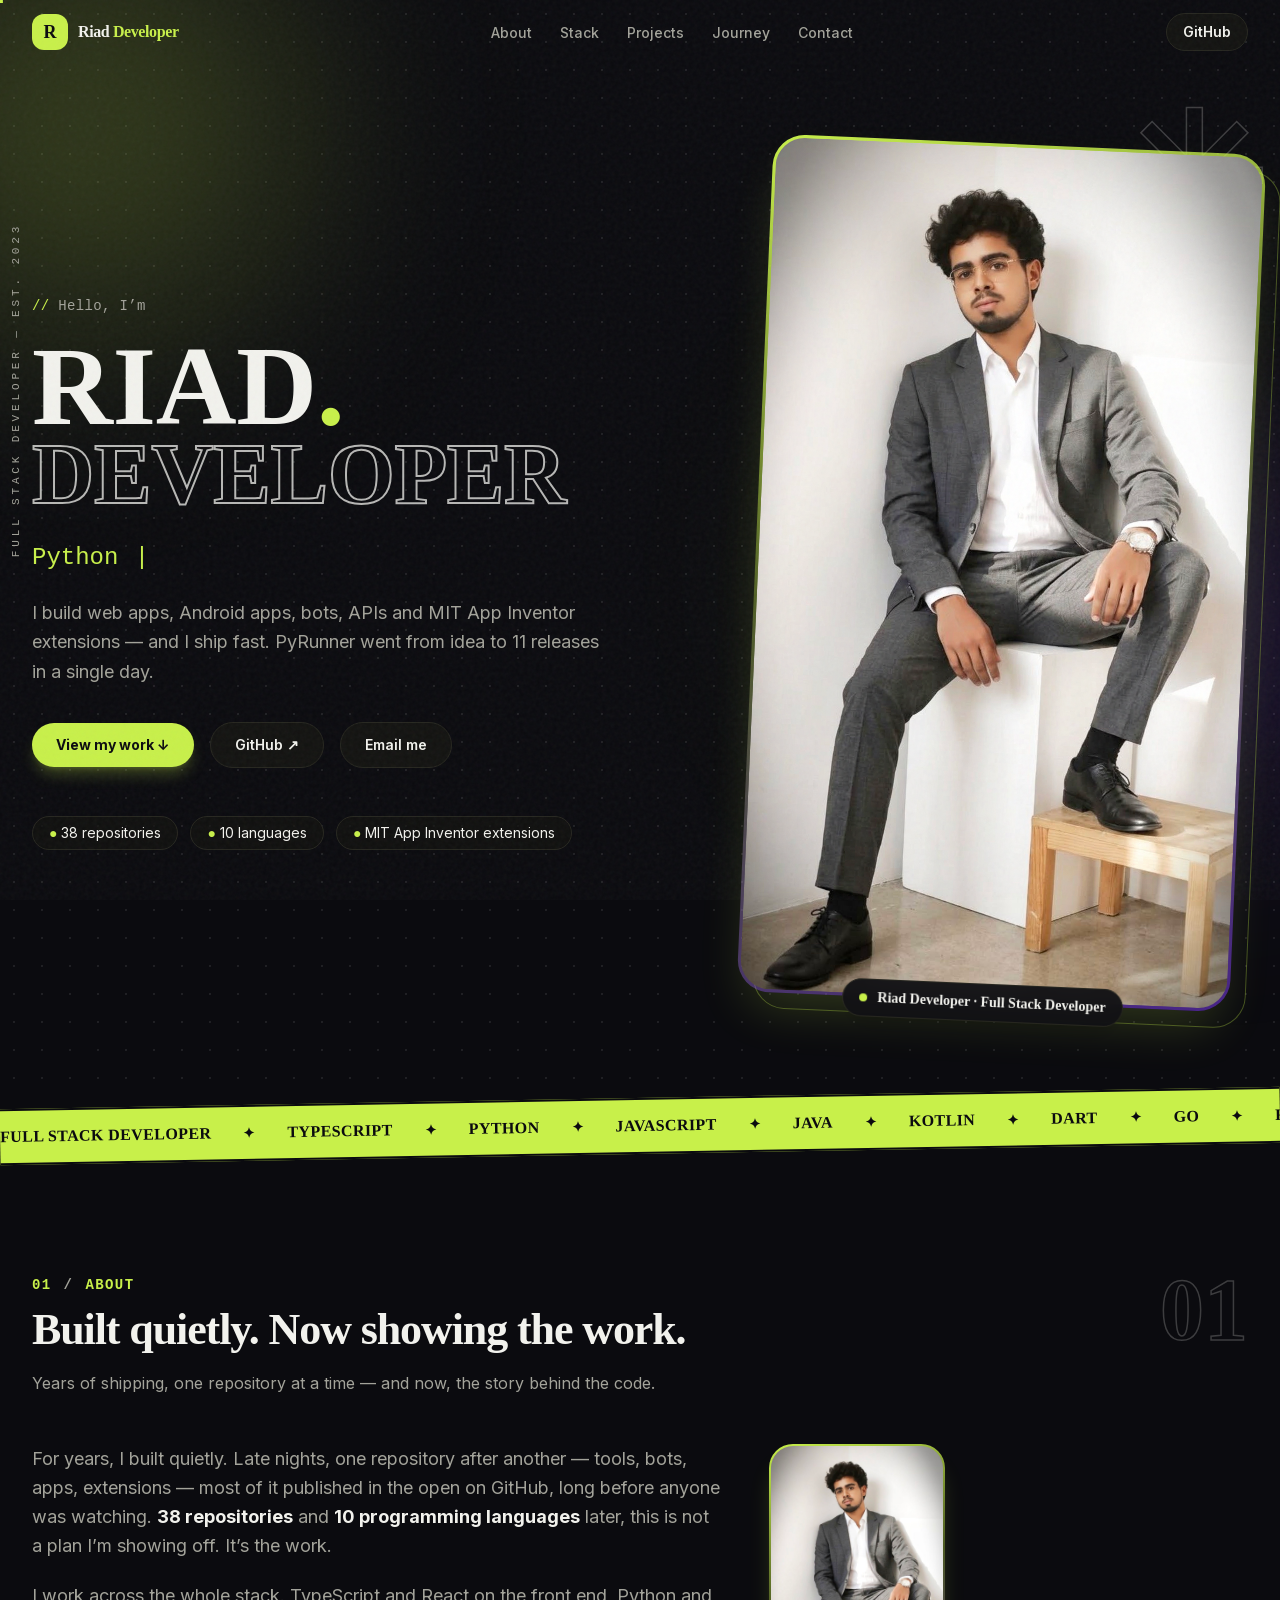
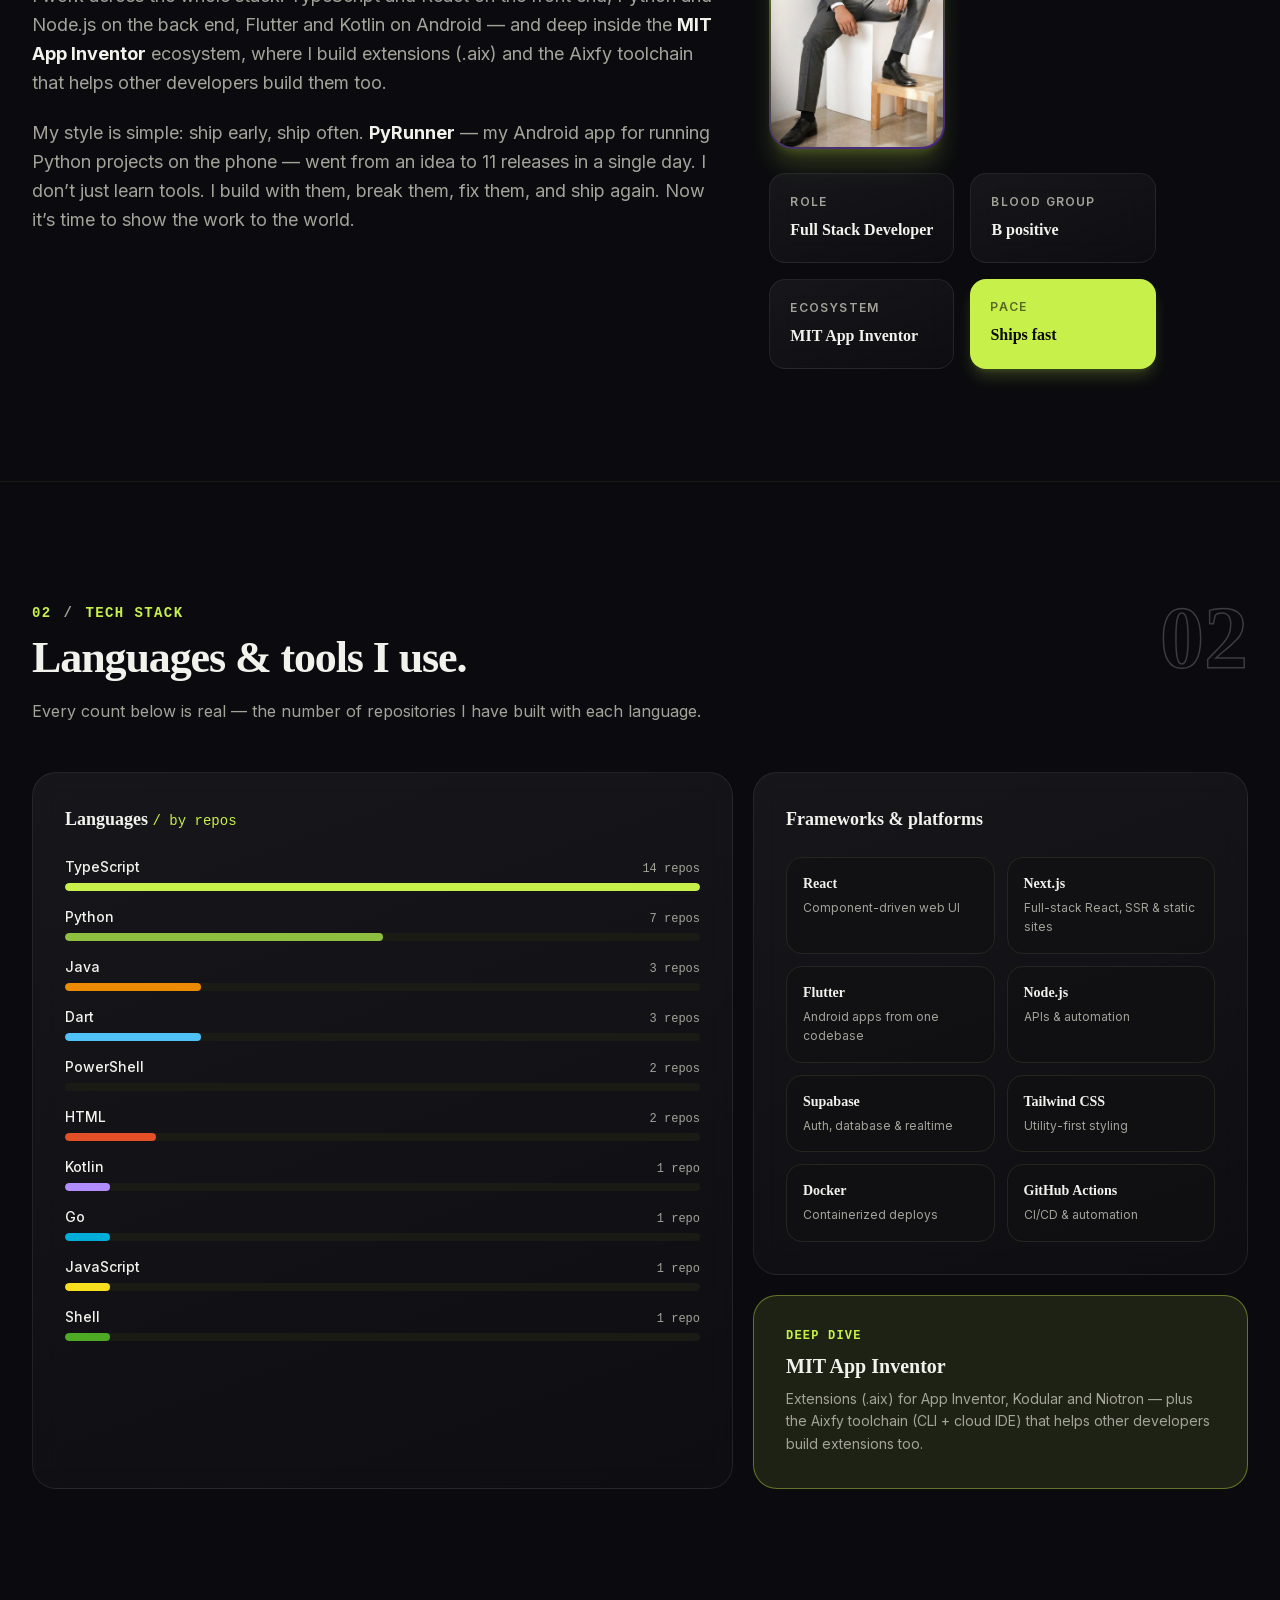
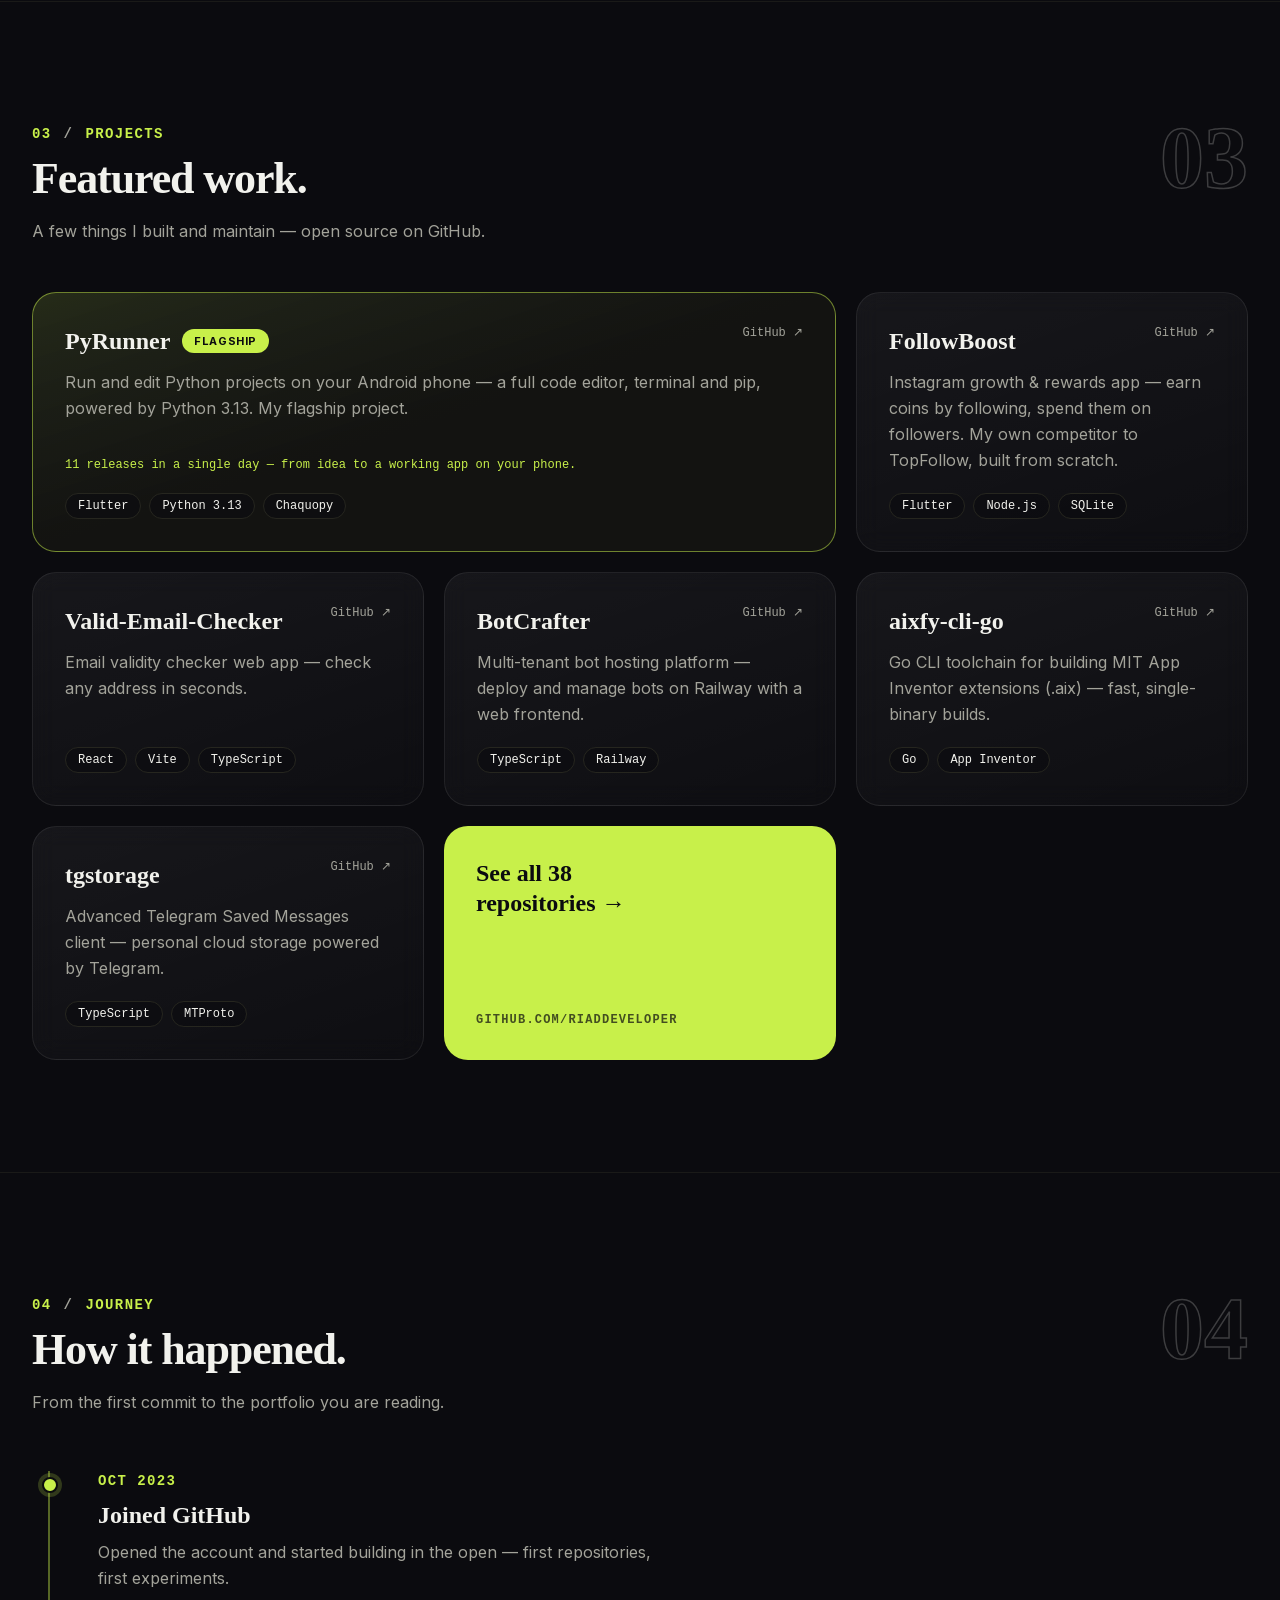
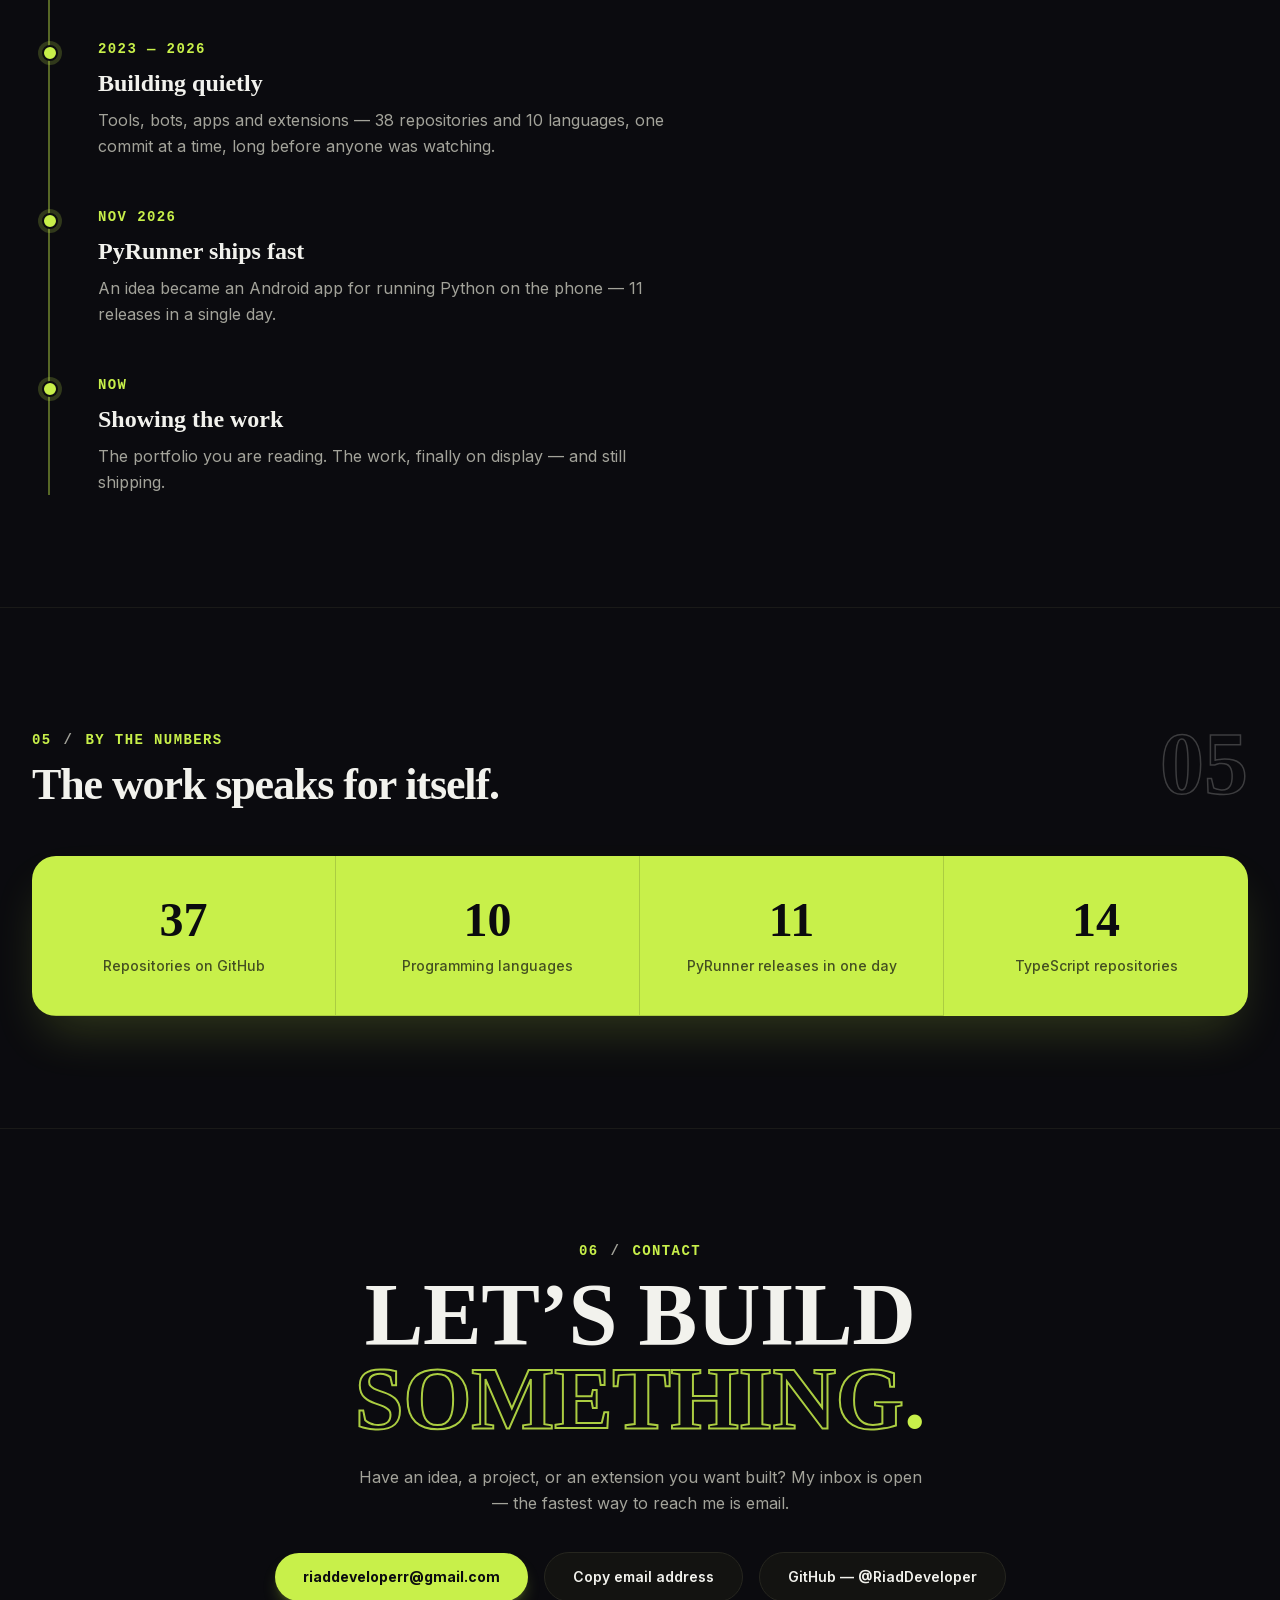
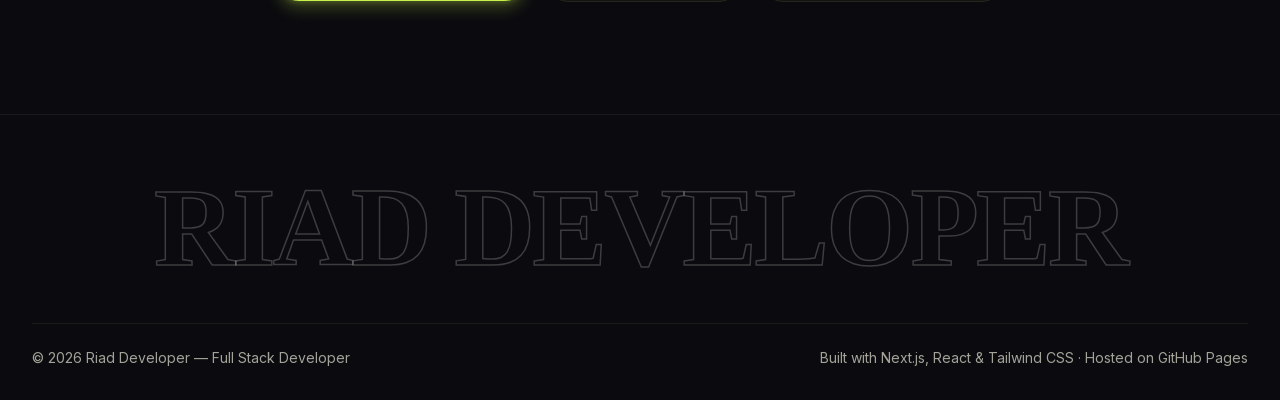
==== index.html @ e0df642c "Portfolio refresh: replace 4 deleted projects, fix counts to 38 repos / 10 languages" ====
<!DOCTYPE html><html lang="en" class="scroll-smooth"><head><meta charSet="utf-8"/><meta name="viewport" content="width=device-width, initial-scale=1"/><link rel="preload" href="/_next/static/media/07c7676b89ed2778-s.p.2bn3s6zvc0dyp.woff2" as="font" crossorigin="" type="font/woff2"/><link rel="preload" href="/_next/static/media/2b81eeca71e9850c-s.p.3vm0tq4e-zz_5.woff2" as="font" crossorigin="" type="font/woff2"/><link rel="preload" as="image" href="/riad-developer.jpg"/><link rel="stylesheet" href="/_next/static/chunks/3_1zbfo69nvg8.css" data-precedence="next"/><link rel="preload" as="script" fetchPriority="low" href="/_next/static/chunks/0j1we3cwg31qe.js"/><script src="/_next/static/chunks/1cuyxw6v18rxx.js" async=""></script><script src="/_next/static/chunks/2olo2e9e-_esu.js" async=""></script><script src="/_next/static/chunks/turbopack-2u1d16houkiyo.js" async=""></script><script src="/_next/static/chunks/1ua2kfq9s-me6.js" async=""></script><script src="/_next/static/chunks/3_m9gmg7ouco3.js" async=""></script><title>Riad Developer — Full Stack Developer</title><meta name="description" content="Riad Developer is a full stack developer building web apps, Android apps, bots, APIs and MIT App Inventor extensions. 38 repositories across 10 programming languages — TypeScript, Python, JavaScript, Java, Kotlin, Dart and more. His Android app PyRunner went from idea to 11 releases in a single day."/><link rel="author" href="https://riaddeveloper.is-a-good.dev"/><meta name="author" content="Riad Developer"/><meta name="keywords" content="Riad Developer,RiadDeveloper,Full Stack Developer,MIT App Inventor,PyRunner,TypeScript,Python,Flutter,Next.js,React,Android developer,portfolio"/><meta name="creator" content="Riad Developer"/><meta name="publisher" content="Riad Developer"/><meta name="robots" content="index, follow"/><meta name="googlebot" content="index, follow, max-video-preview:-1, max-image-preview:large, max-snippet:-1"/><link rel="canonical" href="https://riaddeveloper.is-a-good.dev"/><meta property="og:title" content="Riad Developer — Full Stack Developer"/><meta property="og:description" content="Riad Developer is a full stack developer building web apps, Android apps, bots, APIs and MIT App Inventor extensions. 38 repositories across 10 programming languages — TypeScript, Python, JavaScript, Java, Kotlin, Dart and more. His Android app PyRunner went from idea to 11 releases in a single day."/><meta property="og:url" content="https://riaddeveloper.is-a-good.dev"/><meta property="og:site_name" content="Riad Developer"/><meta property="og:locale" content="en_US"/><meta property="og:image" content="https://riaddeveloper.is-a-good.dev/opengraph-image.png"/><meta property="og:image:width" content="1200"/><meta property="og:image:height" content="630"/><meta property="og:image:alt" content="Riad Developer — Full Stack Developer"/><meta property="og:type" content="website"/><meta name="twitter:card" content="summary_large_image"/><meta name="twitter:title" content="Riad Developer — Full Stack Developer"/><meta name="twitter:description" content="Riad Developer is a full stack developer building web apps, Android apps, bots, APIs and MIT App Inventor extensions. 38 repositories across 10 programming languages — TypeScript, Python, JavaScript, Java, Kotlin, Dart and more. His Android app PyRunner went from idea to 11 releases in a single day."/><meta name="twitter:image" content="https://riaddeveloper.is-a-good.dev/opengraph-image.png"/><link rel="icon" href="/icon.svg?icon.22h28qku3hwwm.svg" sizes="any" type="image/svg+xml"/><meta name="next-size-adjust" content=""/><script src="/_next/static/chunks/0cz1d0mv5g_q7.js" noModule=""></script></head><body class="OdfJ-W_variable vkatEq_variable bg-ink font-sans text-paper antialiased"><div hidden=""><!--$--><!--/$--></div><script type="application/ld+json">{"@context":"https://schema.org","@type":"Person","name":"Riad Developer","alternateName":"RiadDeveloper","jobTitle":"Full Stack Developer","description":"Full stack developer building web apps, Android apps, bots, APIs and MIT App Inventor extensions. Known for shipping fast — PyRunner, his Android app for running Python projects on the phone, went from idea to 11 releases in a single day.","url":"https://riaddeveloper.is-a-good.dev/","image":"https://riaddeveloper.is-a-good.dev/riad-developer.jpg","email":"mailto:riaddeveloperr@gmail.com","sameAs":["https://github.com/RiadDeveloper","https://riaddeveloper.is-a-good.dev"],"knowsAbout":["TypeScript","Python","JavaScript","Java","Kotlin","Dart","Go","Rust","C#","PHP","React","Next.js","Flutter","Node.js","Supabase","Tailwind CSS","Docker","GitHub Actions","MIT App Inventor","Android development","Web development","API development"]}</script><div id="top" class="grain relative min-h-screen bg-ink"><div aria-hidden="true" class="fixed inset-x-0 top-0 z-[70] h-[3px] origin-left bg-accent" style="transform:scaleX(0)"></div><header class="fixed inset-x-0 top-0 z-50 border-b transition-colors border-transparent bg-transparent" style="opacity:0;transform:translateY(-60px)"><nav class="mx-auto flex h-16 max-w-7xl items-center justify-between px-5 sm:px-8" aria-label="Main navigation"><a href="#top" class="flex items-center gap-2.5" aria-label="Riad Developer — home"><span class="flex h-9 w-9 items-center justify-center rounded-xl bg-accent font-display text-lg font-bold text-ink">R</span><span class="font-display text-base font-bold tracking-tight text-paper">Riad <span class="text-accent">Developer</span></span></a><ul class="hidden items-center gap-7 md:flex"><li><a href="#about" class="text-sm font-medium text-muted transition-colors hover:text-accent">About</a></li><li><a href="#stack" class="text-sm font-medium text-muted transition-colors hover:text-accent">Stack</a></li><li><a href="#projects" class="text-sm font-medium text-muted transition-colors hover:text-accent">Projects</a></li><li><a href="#journey" class="text-sm font-medium text-muted transition-colors hover:text-accent">Journey</a></li><li><a href="#contact" class="text-sm font-medium text-muted transition-colors hover:text-accent">Contact</a></li></ul><div class="flex items-center gap-3"><a href="https://github.com/RiadDeveloper" target="_blank" rel="noopener noreferrer" class="hidden rounded-full border border-line bg-panel px-4 py-2 text-sm font-semibold text-paper transition-all hover:border-accent/60 hover:text-accent sm:block">GitHub</a><button type="button" aria-expanded="false" aria-controls="mobile-menu" aria-label="Open menu" class="flex h-10 w-10 items-center justify-center rounded-xl border border-line bg-panel text-paper transition-colors hover:border-accent/60 md:hidden"><span class="relative block h-4 w-5"><span class="absolute left-0 top-0 h-0.5 w-5 bg-current transition-transform duration-300 "></span><span class="absolute left-0 top-[7px] h-0.5 w-5 bg-current transition-opacity duration-300 "></span><span class="absolute left-0 top-[14px] h-0.5 w-5 bg-current transition-transform duration-300 "></span></span></button></div></nav></header><main><section class="relative overflow-hidden pt-28 pb-20 sm:pt-36 lg:pb-24" aria-label="Introduction"><div class="bg-dots absolute inset-0" aria-hidden="true"></div><div class="glow-orb left-[-140px] top-[-100px] h-[28rem] w-[28rem] bg-accent/20" aria-hidden="true"></div><div class="glow-orb right-[-120px] top-[40%] h-[24rem] w-[24rem] bg-violet-glow/15" aria-hidden="true"></div><span aria-hidden="true" class="text-outline-faint absolute top-24 right-4 hidden font-display text-[11rem] leading-none font-extrabold select-none lg:block">✳</span><p aria-hidden="true" class="absolute top-1/2 left-4 hidden origin-left -rotate-90 font-mono text-[11px] tracking-[0.35em] text-muted uppercase select-none xl:block">Full Stack Developer — Est. 2023</p><div class="relative mx-auto grid max-w-7xl items-center gap-14 px-5 sm:px-8 lg:grid-cols-12 lg:gap-6"><div class="lg:col-span-7"><p class="mb-5 font-mono text-sm font-medium tracking-wide text-muted" style="opacity:0;transform:translateY(20px)"><span class="text-accent">//</span> Hello, I’m</p><h1 class="font-display leading-[0.9] font-extrabold tracking-tight" style="opacity:0;transform:translateY(24px)"><span class="block text-[clamp(3.4rem,10vw,7rem)] text-paper">RIAD<span class="text-accent">.</span></span><span class="text-outline block text-[clamp(2.6rem,7.6vw,5.4rem)]">DEVELOPER</span></h1><p class="mt-7 min-h-9 font-mono text-xl text-paper sm:text-2xl" style="opacity:0;transform:translateY(24px)"><span class="typing-caret text-accent" aria-label="Full Stack Developer"></span></p><p class="mt-5 max-w-xl text-base leading-relaxed text-muted sm:text-lg" style="opacity:0;transform:translateY(24px)">I build web apps, Android apps, bots, APIs and MIT App Inventor extensions — and I ship fast. PyRunner went from idea to 11 releases in a single day.</p><div class="mt-9 flex flex-wrap items-center gap-4" style="opacity:0;transform:translateY(24px)"><div style="transform:none"><a href="#projects" class="inline-block rounded-full bg-accent px-6 py-3 text-sm font-bold text-ink shadow-lg shadow-accent/25 transition-transform hover:scale-[1.03]">View my work ↓</a></div><div style="transform:none"><a href="https://github.com/RiadDeveloper" target="_blank" rel="noopener noreferrer" class="inline-block rounded-full border border-line bg-panel px-6 py-3 text-sm font-semibold text-paper transition-colors hover:border-accent/60 hover:text-accent">GitHub ↗</a></div><div style="transform:none"><a href="mailto:riaddeveloperr@gmail.com" class="inline-block rounded-full border border-line bg-panel px-6 py-3 text-sm font-semibold text-paper transition-colors hover:border-accent/60 hover:text-accent">Email me</a></div></div><div class="mt-12 flex flex-wrap gap-3" style="opacity:0"><span class="rounded-full border border-line bg-panel/70 px-4 py-1.5 text-sm text-paper"><span class="text-accent">●</span> 38 repositories</span><span class="rounded-full border border-line bg-panel/70 px-4 py-1.5 text-sm text-paper"><span class="text-accent">●</span> 10 languages</span><span class="rounded-full border border-line bg-panel/70 px-4 py-1.5 text-sm text-paper"><span class="text-accent">●</span> MIT App Inventor extensions</span></div></div><div class="relative mx-auto w-full max-w-[300px] sm:max-w-[340px] lg:col-span-5 lg:max-w-none" style="opacity:0;transform:translateY(32px) scale(0.97)"><div class="glow-orb top-1/3 left-1/2 h-72 w-72 -translate-x-1/2 bg-accent/25" aria-hidden="true"></div><div class="animate-float-soft relative rotate-[2.5deg]"><div class="absolute inset-0 translate-x-4 translate-y-4 rounded-[2rem] border border-accent/30" aria-hidden="true"></div><div class="ring-lime relative rounded-[2rem] p-[3px] shadow-2xl shadow-accent/20"><img src="/riad-developer.jpg" alt="Portrait of Riad Developer, a full stack developer, in a grey suit" width="784" height="1372" class="block h-auto w-full rounded-[calc(2rem-3px)] object-cover" loading="eager"/></div><div class="absolute -bottom-5 left-1/2 flex -translate-x-1/2 items-center gap-2.5 rounded-full border border-line bg-ink-2/95 px-4 py-2 whitespace-nowrap shadow-xl backdrop-blur-md"><span class="animate-pulse-dot h-2 w-2 rounded-full bg-accent" aria-hidden="true"></span><span class="font-display text-xs font-semibold text-paper sm:text-sm">Riad Developer · Full Stack Developer</span></div></div></div></div></section><div class="relative -rotate-1 overflow-hidden border-y-2 border-ink bg-accent py-3.5" aria-hidden="true"><div class="animate-marquee flex w-max items-center gap-8"><span class="flex items-center gap-8"><span class="font-display text-base font-bold tracking-wide whitespace-nowrap text-ink uppercase">Full Stack Developer</span><span class="text-sm font-bold text-ink">✦</span></span><span class="flex items-center gap-8"><span class="font-display text-base font-bold tracking-wide whitespace-nowrap text-ink uppercase">TypeScript</span><span class="text-sm font-bold text-ink">✦</span></span><span class="flex items-center gap-8"><span class="font-display text-base font-bold tracking-wide whitespace-nowrap text-ink uppercase">Python</span><span class="text-sm font-bold text-ink">✦</span></span><span class="flex items-center gap-8"><span class="font-display text-base font-bold tracking-wide whitespace-nowrap text-ink uppercase">JavaScript</span><span class="text-sm font-bold text-ink">✦</span></span><span class="flex items-center gap-8"><span class="font-display text-base font-bold tracking-wide whitespace-nowrap text-ink uppercase">Java</span><span class="text-sm font-bold text-ink">✦</span></span><span class="flex items-center gap-8"><span class="font-display text-base font-bold tracking-wide whitespace-nowrap text-ink uppercase">Kotlin</span><span class="text-sm font-bold text-ink">✦</span></span><span class="flex items-center gap-8"><span class="font-display text-base font-bold tracking-wide whitespace-nowrap text-ink uppercase">Dart</span><span class="text-sm font-bold text-ink">✦</span></span><span class="flex items-center gap-8"><span class="font-display text-base font-bold tracking-wide whitespace-nowrap text-ink uppercase">Go</span><span class="text-sm font-bold text-ink">✦</span></span><span class="flex items-center gap-8"><span class="font-display text-base font-bold tracking-wide whitespace-nowrap text-ink uppercase">Rust</span><span class="text-sm font-bold text-ink">✦</span></span><span class="flex items-center gap-8"><span class="font-display text-base font-bold tracking-wide whitespace-nowrap text-ink uppercase">React</span><span class="text-sm font-bold text-ink">✦</span></span><span class="flex items-center gap-8"><span class="font-display text-base font-bold tracking-wide whitespace-nowrap text-ink uppercase">Next.js</span><span class="text-sm font-bold text-ink">✦</span></span><span class="flex items-center gap-8"><span class="font-display text-base font-bold tracking-wide whitespace-nowrap text-ink uppercase">Flutter</span><span class="text-sm font-bold text-ink">✦</span></span><span class="flex items-center gap-8"><span class="font-display text-base font-bold tracking-wide whitespace-nowrap text-ink uppercase">Node.js</span><span class="text-sm font-bold text-ink">✦</span></span><span class="flex items-center gap-8"><span class="font-display text-base font-bold tracking-wide whitespace-nowrap text-ink uppercase">Supabase</span><span class="text-sm font-bold text-ink">✦</span></span><span class="flex items-center gap-8"><span class="font-display text-base font-bold tracking-wide whitespace-nowrap text-ink uppercase">Tailwind CSS</span><span class="text-sm font-bold text-ink">✦</span></span><span class="flex items-center gap-8"><span class="font-display text-base font-bold tracking-wide whitespace-nowrap text-ink uppercase">Docker</span><span class="text-sm font-bold text-ink">✦</span></span><span class="flex items-center gap-8"><span class="font-display text-base font-bold tracking-wide whitespace-nowrap text-ink uppercase">GitHub Actions</span><span class="text-sm font-bold text-ink">✦</span></span><span class="flex items-center gap-8"><span class="font-display text-base font-bold tracking-wide whitespace-nowrap text-ink uppercase">MIT App Inventor</span><span class="text-sm font-bold text-ink">✦</span></span><span class="flex items-center gap-8"><span class="font-display text-base font-bold tracking-wide whitespace-nowrap text-ink uppercase">Full Stack Developer</span><span class="text-sm font-bold text-ink">✦</span></span><span class="flex items-center gap-8"><span class="font-display text-base font-bold tracking-wide whitespace-nowrap text-ink uppercase">TypeScript</span><span class="text-sm font-bold text-ink">✦</span></span><span class="flex items-center gap-8"><span class="font-display text-base font-bold tracking-wide whitespace-nowrap text-ink uppercase">Python</span><span class="text-sm font-bold text-ink">✦</span></span><span class="flex items-center gap-8"><span class="font-display text-base font-bold tracking-wide whitespace-nowrap text-ink uppercase">JavaScript</span><span class="text-sm font-bold text-ink">✦</span></span><span class="flex items-center gap-8"><span class="font-display text-base font-bold tracking-wide whitespace-nowrap text-ink uppercase">Java</span><span class="text-sm font-bold text-ink">✦</span></span><span class="flex items-center gap-8"><span class="font-display text-base font-bold tracking-wide whitespace-nowrap text-ink uppercase">Kotlin</span><span class="text-sm font-bold text-ink">✦</span></span><span class="flex items-center gap-8"><span class="font-display text-base font-bold tracking-wide whitespace-nowrap text-ink uppercase">Dart</span><span class="text-sm font-bold text-ink">✦</span></span><span class="flex items-center gap-8"><span class="font-display text-base font-bold tracking-wide whitespace-nowrap text-ink uppercase">Go</span><span class="text-sm font-bold text-ink">✦</span></span><span class="flex items-center gap-8"><span class="font-display text-base font-bold tracking-wide whitespace-nowrap text-ink uppercase">Rust</span><span class="text-sm font-bold text-ink">✦</span></span><span class="flex items-center gap-8"><span class="font-display text-base font-bold tracking-wide whitespace-nowrap text-ink uppercase">React</span><span class="text-sm font-bold text-ink">✦</span></span><span class="flex items-center gap-8"><span class="font-display text-base font-bold tracking-wide whitespace-nowrap text-ink uppercase">Next.js</span><span class="text-sm font-bold text-ink">✦</span></span><span class="flex items-center gap-8"><span class="font-display text-base font-bold tracking-wide whitespace-nowrap text-ink uppercase">Flutter</span><span class="text-sm font-bold text-ink">✦</span></span><span class="flex items-center gap-8"><span class="font-display text-base font-bold tracking-wide whitespace-nowrap text-ink uppercase">Node.js</span><span class="text-sm font-bold text-ink">✦</span></span><span class="flex items-center gap-8"><span class="font-display text-base font-bold tracking-wide whitespace-nowrap text-ink uppercase">Supabase</span><span class="text-sm font-bold text-ink">✦</span></span><span class="flex items-center gap-8"><span class="font-display text-base font-bold tracking-wide whitespace-nowrap text-ink uppercase">Tailwind CSS</span><span class="text-sm font-bold text-ink">✦</span></span><span class="flex items-center gap-8"><span class="font-display text-base font-bold tracking-wide whitespace-nowrap text-ink uppercase">Docker</span><span class="text-sm font-bold text-ink">✦</span></span><span class="flex items-center gap-8"><span class="font-display text-base font-bold tracking-wide whitespace-nowrap text-ink uppercase">GitHub Actions</span><span class="text-sm font-bold text-ink">✦</span></span><span class="flex items-center gap-8"><span class="font-display text-base font-bold tracking-wide whitespace-nowrap text-ink uppercase">MIT App Inventor</span><span class="text-sm font-bold text-ink">✦</span></span></div></div><section id="about" aria-labelledby="about-heading" class="scroll-mt-24 py-20 sm:py-28"><div class="mx-auto max-w-7xl px-5 sm:px-8"><div style="opacity:0;transform:translateY(28px)"><div class="flex items-end justify-between gap-6"><div><p class="mb-3 flex items-baseline gap-3 font-mono text-sm font-semibold tracking-widest uppercase"><span class="text-accent">01</span><span class="text-muted">/</span><span class="text-accent">About</span></p><h2 class="font-display text-3xl leading-[1.05] font-bold tracking-tight text-paper sm:text-4xl lg:text-[2.75rem]">Built quietly. Now showing the work.</h2></div><span aria-hidden="true" class="text-outline-faint hidden shrink-0 font-display text-[5.5rem] leading-none font-extrabold select-none md:block">01</span></div><p class="mt-4 max-w-2xl text-base leading-relaxed text-muted">Years of shipping, one repository at a time — and now, the story behind the code.</p></div><div class="mt-12 grid gap-10 lg:grid-cols-12 lg:gap-12"><div class="lg:col-span-7" style="opacity:0;transform:translateY(28px)"><div class="space-y-5 text-base leading-relaxed text-muted sm:text-lg sm:leading-relaxed"><p>For years, I built quietly. Late nights, one repository after another — tools, bots, apps, extensions — most of it published in the open on GitHub, long before anyone was watching.<!-- --> <strong class="text-paper">38 repositories</strong> <!-- -->and <strong class="text-paper">10 programming languages</strong> <!-- -->later, this is not a plan I’m showing off. It’s the work.</p><p>I work across the whole stack. TypeScript and React on the front end, Python and Node.js on the back end, Flutter and Kotlin on Android — and deep inside the<!-- --> <strong class="text-paper">MIT App Inventor</strong> <!-- -->ecosystem, where I build extensions (.aix) and the Aixfy toolchain that helps other developers build them too.</p><p>My style is simple: ship early, ship often.<!-- --> <strong class="text-paper">PyRunner</strong> — my Android app for running Python projects on the phone — went from an idea to 11 releases in a single day. I don’t just learn tools. I build with them, break them, fix them, and ship again. Now it’s time to show the work to the world.</p></div></div><div class="lg:col-span-5" style="opacity:0;transform:translateY(28px)"><div class="flex flex-col gap-6 sm:flex-row sm:items-start lg:flex-col"><div class="relative shrink-0"><div class="ring-lime w-36 rounded-3xl p-[2px] shadow-xl shadow-accent/20 sm:w-44"><img src="/riad-developer.jpg" alt="Riad Developer, full stack developer" width="784" height="1372" loading="lazy" class="block h-auto w-full rounded-[calc(1.5rem-2px)] object-cover"/></div></div><dl class="grid flex-1 grid-cols-2 gap-4"><div class="rounded-2xl p-5 transition-colors glass hover:border-accent/40"><dt class="text-xs font-semibold tracking-widest uppercase text-muted">Role</dt><dd class="mt-2 font-display text-base font-bold text-paper">Full Stack Developer</dd></div><div class="rounded-2xl p-5 transition-colors glass hover:border-accent/40"><dt class="text-xs font-semibold tracking-widest uppercase text-muted">Blood group</dt><dd class="mt-2 font-display text-base font-bold text-paper">B positive</dd></div><div class="rounded-2xl p-5 transition-colors glass hover:border-accent/40"><dt class="text-xs font-semibold tracking-widest uppercase text-muted">Ecosystem</dt><dd class="mt-2 font-display text-base font-bold text-paper">MIT App Inventor</dd></div><div class="rounded-2xl p-5 transition-colors bg-accent text-ink shadow-lg shadow-accent/20"><dt class="text-xs font-semibold tracking-widest uppercase text-ink/60">Pace</dt><dd class="mt-2 font-display text-base font-bold text-ink">Ships fast</dd></div></dl></div></div></div></div></section><section id="stack" aria-labelledby="stack-heading" class="scroll-mt-24 border-t border-line/60 py-20 sm:py-28"><div class="mx-auto max-w-7xl px-5 sm:px-8"><div style="opacity:0;transform:translateY(28px)"><div class="flex items-end justify-between gap-6"><div><p class="mb-3 flex items-baseline gap-3 font-mono text-sm font-semibold tracking-widest uppercase"><span class="text-accent">02</span><span class="text-muted">/</span><span class="text-accent">Tech Stack</span></p><h2 class="font-display text-3xl leading-[1.05] font-bold tracking-tight text-paper sm:text-4xl lg:text-[2.75rem]">Languages &amp; tools I use.</h2></div><span aria-hidden="true" class="text-outline-faint hidden shrink-0 font-display text-[5.5rem] leading-none font-extrabold select-none md:block">02</span></div><p class="mt-4 max-w-2xl text-base leading-relaxed text-muted">Every count below is real — the number of repositories I have built with each language.</p></div><div class="mt-12 grid gap-5 lg:grid-cols-12"><div class="lg:col-span-7" style="opacity:0;transform:translateY(28px)"><div class="glass h-full rounded-3xl p-6 sm:p-8"><h3 class="mb-6 font-display text-lg font-bold text-paper">Languages <span class="font-mono text-sm font-normal text-accent">/ by repos</span></h3><ul class="space-y-4"><li><div class="mb-1.5 flex items-baseline justify-between text-sm"><span class="font-medium text-paper">TypeScript</span><span class="font-mono text-xs text-muted">14<!-- --> <!-- -->repos</span></div><div class="h-2 overflow-hidden rounded-full bg-panel-2"><div class="h-full rounded-full" style="background-color:#C8F04A;width:0px"></div></div></li><li><div class="mb-1.5 flex items-baseline justify-between text-sm"><span class="font-medium text-paper">Python</span><span class="font-mono text-xs text-muted">7<!-- --> <!-- -->repos</span></div><div class="h-2 overflow-hidden rounded-full bg-panel-2"><div class="h-full rounded-full" style="background-color:#8FBF3F;width:0px"></div></div></li><li><div class="mb-1.5 flex items-baseline justify-between text-sm"><span class="font-medium text-paper">Java</span><span class="font-mono text-xs text-muted">3<!-- --> <!-- -->repos</span></div><div class="h-2 overflow-hidden rounded-full bg-panel-2"><div class="h-full rounded-full" style="background-color:#ED8B00;width:0px"></div></div></li><li><div class="mb-1.5 flex items-baseline justify-between text-sm"><span class="font-medium text-paper">Dart</span><span class="font-mono text-xs text-muted">3<!-- --> <!-- -->repos</span></div><div class="h-2 overflow-hidden rounded-full bg-panel-2"><div class="h-full rounded-full" style="background-color:#4FC3F7;width:0px"></div></div></li><li><div class="mb-1.5 flex items-baseline justify-between text-sm"><span class="font-medium text-paper">PowerShell</span><span class="font-mono text-xs text-muted">2<!-- --> <!-- -->repos</span></div><div class="h-2 overflow-hidden rounded-full bg-panel-2"><div class="h-full rounded-full" style="background-color:#5391FE;width:0px"></div></div></li><li><div class="mb-1.5 flex items-baseline justify-between text-sm"><span class="font-medium text-paper">HTML</span><span class="font-mono text-xs text-muted">2<!-- --> <!-- -->repos</span></div><div class="h-2 overflow-hidden rounded-full bg-panel-2"><div class="h-full rounded-full" style="background-color:#E34F26;width:0px"></div></div></li><li><div class="mb-1.5 flex items-baseline justify-between text-sm"><span class="font-medium text-paper">Kotlin</span><span class="font-mono text-xs text-muted">1<!-- --> <!-- -->repo</span></div><div class="h-2 overflow-hidden rounded-full bg-panel-2"><div class="h-full rounded-full" style="background-color:#B18CFF;width:0px"></div></div></li><li><div class="mb-1.5 flex items-baseline justify-between text-sm"><span class="font-medium text-paper">Go</span><span class="font-mono text-xs text-muted">1<!-- --> <!-- -->repo</span></div><div class="h-2 overflow-hidden rounded-full bg-panel-2"><div class="h-full rounded-full" style="background-color:#00ADD8;width:0px"></div></div></li><li><div class="mb-1.5 flex items-baseline justify-between text-sm"><span class="font-medium text-paper">JavaScript</span><span class="font-mono text-xs text-muted">1<!-- --> <!-- -->repo</span></div><div class="h-2 overflow-hidden rounded-full bg-panel-2"><div class="h-full rounded-full" style="background-color:#F7DF1E;width:0px"></div></div></li><li><div class="mb-1.5 flex items-baseline justify-between text-sm"><span class="font-medium text-paper">Shell</span><span class="font-mono text-xs text-muted">1<!-- --> <!-- -->repo</span></div><div class="h-2 overflow-hidden rounded-full bg-panel-2"><div class="h-full rounded-full" style="background-color:#4EAA25;width:0px"></div></div></li></ul></div></div><div class="lg:col-span-5" style="opacity:0;transform:translateY(28px)"><div class="flex h-full flex-col gap-5"><div class="glass rounded-3xl p-6 sm:p-8"><h3 class="mb-6 font-display text-lg font-bold text-paper">Frameworks &amp; platforms</h3><ul class="grid grid-cols-2 gap-3"><li class="rounded-2xl border border-line bg-ink-2/70 p-4 transition-all hover:-translate-y-0.5 hover:border-accent/50"><p class="font-display text-sm font-bold text-paper">React</p><p class="mt-1 text-xs leading-relaxed text-muted">Component-driven web UI</p></li><li class="rounded-2xl border border-line bg-ink-2/70 p-4 transition-all hover:-translate-y-0.5 hover:border-accent/50"><p class="font-display text-sm font-bold text-paper">Next.js</p><p class="mt-1 text-xs leading-relaxed text-muted">Full-stack React, SSR &amp; static sites</p></li><li class="rounded-2xl border border-line bg-ink-2/70 p-4 transition-all hover:-translate-y-0.5 hover:border-accent/50"><p class="font-display text-sm font-bold text-paper">Flutter</p><p class="mt-1 text-xs leading-relaxed text-muted">Android apps from one codebase</p></li><li class="rounded-2xl border border-line bg-ink-2/70 p-4 transition-all hover:-translate-y-0.5 hover:border-accent/50"><p class="font-display text-sm font-bold text-paper">Node.js</p><p class="mt-1 text-xs leading-relaxed text-muted">APIs &amp; automation</p></li><li class="rounded-2xl border border-line bg-ink-2/70 p-4 transition-all hover:-translate-y-0.5 hover:border-accent/50"><p class="font-display text-sm font-bold text-paper">Supabase</p><p class="mt-1 text-xs leading-relaxed text-muted">Auth, database &amp; realtime</p></li><li class="rounded-2xl border border-line bg-ink-2/70 p-4 transition-all hover:-translate-y-0.5 hover:border-accent/50"><p class="font-display text-sm font-bold text-paper">Tailwind CSS</p><p class="mt-1 text-xs leading-relaxed text-muted">Utility-first styling</p></li><li class="rounded-2xl border border-line bg-ink-2/70 p-4 transition-all hover:-translate-y-0.5 hover:border-accent/50"><p class="font-display text-sm font-bold text-paper">Docker</p><p class="mt-1 text-xs leading-relaxed text-muted">Containerized deploys</p></li><li class="rounded-2xl border border-line bg-ink-2/70 p-4 transition-all hover:-translate-y-0.5 hover:border-accent/50"><p class="font-display text-sm font-bold text-paper">GitHub Actions</p><p class="mt-1 text-xs leading-relaxed text-muted">CI/CD &amp; automation</p></li></ul></div><div class="rounded-3xl border border-accent/40 bg-accent/10 p-6 sm:p-8"><p class="font-mono text-xs font-semibold tracking-widest text-accent uppercase">Deep dive</p><h3 class="mt-2 font-display text-xl font-bold text-paper">MIT App Inventor</h3><p class="mt-2 text-sm leading-relaxed text-muted">Extensions (.aix) for App Inventor, Kodular and Niotron — plus the Aixfy toolchain (CLI + cloud IDE) that helps other developers build extensions too.</p></div></div></div></div></div></section><section id="projects" aria-labelledby="projects-heading" class="scroll-mt-24 border-t border-line/60 py-20 sm:py-28"><div class="mx-auto max-w-7xl px-5 sm:px-8"><div style="opacity:0;transform:translateY(28px)"><div class="flex items-end justify-between gap-6"><div><p class="mb-3 flex items-baseline gap-3 font-mono text-sm font-semibold tracking-widest uppercase"><span class="text-accent">03</span><span class="text-muted">/</span><span class="text-accent">Projects</span></p><h2 class="font-display text-3xl leading-[1.05] font-bold tracking-tight text-paper sm:text-4xl lg:text-[2.75rem]">Featured work.</h2></div><span aria-hidden="true" class="text-outline-faint hidden shrink-0 font-display text-[5.5rem] leading-none font-extrabold select-none md:block">03</span></div><p class="mt-4 max-w-2xl text-base leading-relaxed text-muted">A few things I built and maintain — open source on GitHub.</p></div><div class="mt-12 grid gap-5 md:grid-cols-2 lg:grid-cols-3"><div class="md:col-span-2 lg:col-span-2" style="opacity:0;transform:translateY(28px)"><a href="https://github.com/RiadDeveloper/PyRunner" target="_blank" rel="noopener noreferrer" class="group flex h-full flex-col rounded-3xl border p-6 sm:p-8 border-accent/50 bg-gradient-to-br from-accent/15 via-panel to-panel transition-colors hover:border-accent/60" aria-label="PyRunner on GitHub"><div class="flex items-start justify-between gap-4"><div class="flex flex-wrap items-center gap-3"><h3 class="font-display text-xl font-bold text-paper group-hover:text-accent sm:text-2xl">PyRunner</h3><span class="rounded-full bg-accent px-3 py-1 text-[11px] font-bold tracking-wider text-ink uppercase">Flagship</span></div><span class="shrink-0 font-mono text-xs text-muted transition-colors group-hover:text-accent">GitHub ↗</span></div><p class="mt-3 flex-1 text-sm leading-relaxed text-muted sm:text-base">Run and edit Python projects on your Android phone — a full code editor, terminal and pip, powered by Python 3.13. My flagship project.</p><p class="mt-4 font-mono text-xs text-accent">11 releases in a single day — from idea to a working app on your phone.</p><ul class="mt-5 flex flex-wrap gap-2"><li class="rounded-full border border-line bg-ink/60 px-3 py-1 font-mono text-xs text-paper">Flutter</li><li class="rounded-full border border-line bg-ink/60 px-3 py-1 font-mono text-xs text-paper">Python 3.13</li><li class="rounded-full border border-line bg-ink/60 px-3 py-1 font-mono text-xs text-paper">Chaquopy</li></ul></a></div><div class="" style="opacity:0;transform:translateY(28px)"><a href="https://github.com/RiadDeveloper/FollowBoost" target="_blank" rel="noopener noreferrer" class="group flex h-full flex-col rounded-3xl border p-6 sm:p-8 glass transition-colors hover:border-accent/60" aria-label="FollowBoost on GitHub"><div class="flex items-start justify-between gap-4"><div class="flex flex-wrap items-center gap-3"><h3 class="font-display text-xl font-bold text-paper group-hover:text-accent sm:text-2xl">FollowBoost</h3></div><span class="shrink-0 font-mono text-xs text-muted transition-colors group-hover:text-accent">GitHub ↗</span></div><p class="mt-3 flex-1 text-sm leading-relaxed text-muted sm:text-base">Instagram growth &amp; rewards app — earn coins by following, spend them on followers. My own competitor to TopFollow, built from scratch.</p><ul class="mt-5 flex flex-wrap gap-2"><li class="rounded-full border border-line bg-ink/60 px-3 py-1 font-mono text-xs text-paper">Flutter</li><li class="rounded-full border border-line bg-ink/60 px-3 py-1 font-mono text-xs text-paper">Node.js</li><li class="rounded-full border border-line bg-ink/60 px-3 py-1 font-mono text-xs text-paper">SQLite</li></ul></a></div><div class="" style="opacity:0;transform:translateY(28px)"><a href="https://github.com/RiadDeveloper/Valid-Email-Checker" target="_blank" rel="noopener noreferrer" class="group flex h-full flex-col rounded-3xl border p-6 sm:p-8 glass transition-colors hover:border-accent/60" aria-label="Valid-Email-Checker on GitHub"><div class="flex items-start justify-between gap-4"><div class="flex flex-wrap items-center gap-3"><h3 class="font-display text-xl font-bold text-paper group-hover:text-accent sm:text-2xl">Valid-Email-Checker</h3></div><span class="shrink-0 font-mono text-xs text-muted transition-colors group-hover:text-accent">GitHub ↗</span></div><p class="mt-3 flex-1 text-sm leading-relaxed text-muted sm:text-base">Email validity checker web app — check any address in seconds.</p><ul class="mt-5 flex flex-wrap gap-2"><li class="rounded-full border border-line bg-ink/60 px-3 py-1 font-mono text-xs text-paper">React</li><li class="rounded-full border border-line bg-ink/60 px-3 py-1 font-mono text-xs text-paper">Vite</li><li class="rounded-full border border-line bg-ink/60 px-3 py-1 font-mono text-xs text-paper">TypeScript</li></ul></a></div><div class="" style="opacity:0;transform:translateY(28px)"><a href="https://github.com/RiadDeveloper/BotCrafter" target="_blank" rel="noopener noreferrer" class="group flex h-full flex-col rounded-3xl border p-6 sm:p-8 glass transition-colors hover:border-accent/60" aria-label="BotCrafter on GitHub"><div class="flex items-start justify-between gap-4"><div class="flex flex-wrap items-center gap-3"><h3 class="font-display text-xl font-bold text-paper group-hover:text-accent sm:text-2xl">BotCrafter</h3></div><span class="shrink-0 font-mono text-xs text-muted transition-colors group-hover:text-accent">GitHub ↗</span></div><p class="mt-3 flex-1 text-sm leading-relaxed text-muted sm:text-base">Multi-tenant bot hosting platform — deploy and manage bots on Railway with a web frontend.</p><ul class="mt-5 flex flex-wrap gap-2"><li class="rounded-full border border-line bg-ink/60 px-3 py-1 font-mono text-xs text-paper">TypeScript</li><li class="rounded-full border border-line bg-ink/60 px-3 py-1 font-mono text-xs text-paper">Railway</li></ul></a></div><div class="" style="opacity:0;transform:translateY(28px)"><a href="https://github.com/RiadDeveloper/aixfy-cli-go" target="_blank" rel="noopener noreferrer" class="group flex h-full flex-col rounded-3xl border p-6 sm:p-8 glass transition-colors hover:border-accent/60" aria-label="aixfy-cli-go on GitHub"><div class="flex items-start justify-between gap-4"><div class="flex flex-wrap items-center gap-3"><h3 class="font-display text-xl font-bold text-paper group-hover:text-accent sm:text-2xl">aixfy-cli-go</h3></div><span class="shrink-0 font-mono text-xs text-muted transition-colors group-hover:text-accent">GitHub ↗</span></div><p class="mt-3 flex-1 text-sm leading-relaxed text-muted sm:text-base">Go CLI toolchain for building MIT App Inventor extensions (.aix) — fast, single-binary builds.</p><ul class="mt-5 flex flex-wrap gap-2"><li class="rounded-full border border-line bg-ink/60 px-3 py-1 font-mono text-xs text-paper">Go</li><li class="rounded-full border border-line bg-ink/60 px-3 py-1 font-mono text-xs text-paper">App Inventor</li></ul></a></div><div class="" style="opacity:0;transform:translateY(28px)"><a href="https://github.com/RiadDeveloper/tgstorage" target="_blank" rel="noopener noreferrer" class="group flex h-full flex-col rounded-3xl border p-6 sm:p-8 glass transition-colors hover:border-accent/60" aria-label="tgstorage on GitHub"><div class="flex items-start justify-between gap-4"><div class="flex flex-wrap items-center gap-3"><h3 class="font-display text-xl font-bold text-paper group-hover:text-accent sm:text-2xl">tgstorage</h3></div><span class="shrink-0 font-mono text-xs text-muted transition-colors group-hover:text-accent">GitHub ↗</span></div><p class="mt-3 flex-1 text-sm leading-relaxed text-muted sm:text-base">Advanced Telegram Saved Messages client — personal cloud storage powered by Telegram.</p><ul class="mt-5 flex flex-wrap gap-2"><li class="rounded-full border border-line bg-ink/60 px-3 py-1 font-mono text-xs text-paper">TypeScript</li><li class="rounded-full border border-line bg-ink/60 px-3 py-1 font-mono text-xs text-paper">MTProto</li></ul></a></div><div style="opacity:0;transform:translateY(28px)"><a href="https://github.com/RiadDeveloper?tab=repositories" target="_blank" rel="noopener noreferrer" class="group flex h-full min-h-44 flex-col justify-between rounded-3xl bg-accent p-6 text-ink transition-transform hover:-translate-y-1 sm:p-8" aria-label="See all repositories on GitHub"><span class="font-display text-2xl leading-tight font-bold">See all 38<br/>repositories →</span><span class="mt-6 font-mono text-xs font-semibold tracking-widest uppercase opacity-70">github.com/RiadDeveloper</span></a></div></div></div></section><section id="journey" aria-labelledby="journey-heading" class="scroll-mt-24 border-t border-line/60 py-20 sm:py-28"><div class="mx-auto max-w-7xl px-5 sm:px-8"><div style="opacity:0;transform:translateY(28px)"><div class="flex items-end justify-between gap-6"><div><p class="mb-3 flex items-baseline gap-3 font-mono text-sm font-semibold tracking-widest uppercase"><span class="text-accent">04</span><span class="text-muted">/</span><span class="text-accent">Journey</span></p><h2 class="font-display text-3xl leading-[1.05] font-bold tracking-tight text-paper sm:text-4xl lg:text-[2.75rem]">How it happened.</h2></div><span aria-hidden="true" class="text-outline-faint hidden shrink-0 font-display text-[5.5rem] leading-none font-extrabold select-none md:block">04</span></div><p class="mt-4 max-w-2xl text-base leading-relaxed text-muted">From the first commit to the portfolio you are reading.</p></div><div class="relative mt-14 ml-2 max-w-3xl border-l-2 border-accent/40 pl-8 sm:ml-4 sm:pl-12"><div class="relative pb-12 last:pb-0" style="opacity:0;transform:translateY(28px)"><span aria-hidden="true" class="absolute top-1.5 -left-8 h-4 w-4 -translate-x-1/2 rounded-full border-2 border-ink bg-accent shadow-[0_0_0_4px_rgba(200,240,74,0.2)] sm:-left-12"></span><p class="font-mono text-sm font-bold tracking-widest text-accent uppercase">Oct 2023</p><h3 class="mt-2 font-display text-2xl font-bold text-paper">Joined GitHub</h3><p class="mt-2 max-w-xl text-base leading-relaxed text-muted">Opened the account and started building in the open — first repositories, first experiments.</p></div><div class="relative pb-12 last:pb-0" style="opacity:0;transform:translateY(28px)"><span aria-hidden="true" class="absolute top-1.5 -left-8 h-4 w-4 -translate-x-1/2 rounded-full border-2 border-ink bg-accent shadow-[0_0_0_4px_rgba(200,240,74,0.2)] sm:-left-12"></span><p class="font-mono text-sm font-bold tracking-widest text-accent uppercase">2023 — 2026</p><h3 class="mt-2 font-display text-2xl font-bold text-paper">Building quietly</h3><p class="mt-2 max-w-xl text-base leading-relaxed text-muted">Tools, bots, apps and extensions — 38 repositories and 10 languages, one commit at a time, long before anyone was watching.</p></div><div class="relative pb-12 last:pb-0" style="opacity:0;transform:translateY(28px)"><span aria-hidden="true" class="absolute top-1.5 -left-8 h-4 w-4 -translate-x-1/2 rounded-full border-2 border-ink bg-accent shadow-[0_0_0_4px_rgba(200,240,74,0.2)] sm:-left-12"></span><p class="font-mono text-sm font-bold tracking-widest text-accent uppercase">Nov 2026</p><h3 class="mt-2 font-display text-2xl font-bold text-paper">PyRunner ships fast</h3><p class="mt-2 max-w-xl text-base leading-relaxed text-muted">An idea became an Android app for running Python on the phone — 11 releases in a single day.</p></div><div class="relative pb-12 last:pb-0" style="opacity:0;transform:translateY(28px)"><span aria-hidden="true" class="absolute top-1.5 -left-8 h-4 w-4 -translate-x-1/2 rounded-full border-2 border-ink bg-accent shadow-[0_0_0_4px_rgba(200,240,74,0.2)] sm:-left-12"></span><p class="font-mono text-sm font-bold tracking-widest text-accent uppercase">Now</p><h3 class="mt-2 font-display text-2xl font-bold text-paper">Showing the work</h3><p class="mt-2 max-w-xl text-base leading-relaxed text-muted">The portfolio you are reading. The work, finally on display — and still shipping.</p></div></div></div></section><section id="stats" aria-labelledby="stats-heading" class="scroll-mt-24 border-t border-line/60 py-20 sm:py-28"><div class="mx-auto max-w-7xl px-5 sm:px-8"><div style="opacity:0;transform:translateY(28px)"><div class="flex items-end justify-between gap-6"><div><p class="mb-3 flex items-baseline gap-3 font-mono text-sm font-semibold tracking-widest uppercase"><span class="text-accent">05</span><span class="text-muted">/</span><span class="text-accent">By the numbers</span></p><h2 class="font-display text-3xl leading-[1.05] font-bold tracking-tight text-paper sm:text-4xl lg:text-[2.75rem]">The work speaks for itself.</h2></div><span aria-hidden="true" class="text-outline-faint hidden shrink-0 font-display text-[5.5rem] leading-none font-extrabold select-none md:block">05</span></div></div><div class="mt-12" style="opacity:0;transform:translateY(28px)"><div class="grid grid-cols-2 overflow-hidden rounded-3xl bg-accent shadow-2xl shadow-accent/20 lg:grid-cols-4"><div class="border-ink/15 px-6 py-8 text-center not-last:border-b max-lg:odd:border-r sm:py-10 lg:border-r lg:last:border-r-0"><p class="font-display text-4xl font-extrabold text-ink sm:text-5xl"><span>0</span></p><p class="mt-3 text-sm leading-snug font-medium text-ink/70">Repositories on GitHub</p></div><div class="border-ink/15 px-6 py-8 text-center not-last:border-b max-lg:odd:border-r sm:py-10 lg:border-r lg:last:border-r-0"><p class="font-display text-4xl font-extrabold text-ink sm:text-5xl"><span>0</span></p><p class="mt-3 text-sm leading-snug font-medium text-ink/70">Programming languages</p></div><div class="border-ink/15 px-6 py-8 text-center not-last:border-b max-lg:odd:border-r sm:py-10 lg:border-r lg:last:border-r-0"><p class="font-display text-4xl font-extrabold text-ink sm:text-5xl"><span>0</span></p><p class="mt-3 text-sm leading-snug font-medium text-ink/70">PyRunner releases in one day</p></div><div class="border-ink/15 px-6 py-8 text-center not-last:border-b max-lg:odd:border-r sm:py-10 lg:border-r lg:last:border-r-0"><p class="font-display text-4xl font-extrabold text-ink sm:text-5xl"><span>0</span></p><p class="mt-3 text-sm leading-snug font-medium text-ink/70">TypeScript repositories</p></div></div></div></div></section><section id="contact" aria-labelledby="contact-heading" class="scroll-mt-24 border-t border-line/60 py-20 sm:py-28"><div class="mx-auto max-w-7xl px-5 text-center sm:px-8"><div style="opacity:0;transform:translateY(28px)"><p class="mb-3 flex items-baseline justify-center gap-3 font-mono text-sm font-semibold tracking-widest uppercase"><span class="text-accent">06</span><span class="text-muted">/</span><span class="text-accent">Contact</span></p><h2 class="mx-auto font-display leading-[0.95] font-extrabold tracking-tight"><span class="block text-[clamp(2.6rem,8vw,5.5rem)] text-paper">LET’S BUILD</span><span class="text-outline-lime block text-[clamp(2.6rem,8vw,5.5rem)]">SOMETHING<span class="text-accent" style="-webkit-text-stroke:0">.</span></span></h2><p class="mx-auto mt-6 max-w-xl text-base leading-relaxed text-muted">Have an idea, a project, or an extension you want built? My inbox is open — the fastest way to reach me is email.</p><div class="mt-9 flex flex-wrap items-center justify-center gap-4"><div style="transform:none"><a href="mailto:riaddeveloperr@gmail.com" class="inline-block rounded-full bg-accent px-7 py-3.5 text-sm font-bold text-ink shadow-lg shadow-accent/25 transition-transform hover:scale-[1.03]">riaddeveloperr@gmail.com</a></div><button type="button" class="rounded-full border border-line bg-panel px-7 py-3.5 text-sm font-semibold text-paper transition-colors hover:border-accent/60 hover:text-accent" aria-live="polite">Copy email address</button><div style="transform:none"><a href="https://github.com/RiadDeveloper" target="_blank" rel="noopener noreferrer" class="inline-block rounded-full border border-line bg-panel px-7 py-3.5 text-sm font-semibold text-paper transition-colors hover:border-accent/60 hover:text-accent">GitHub — @RiadDeveloper</a></div></div></div></div></section></main><footer class="overflow-hidden border-t border-line/60 pt-14 pb-8"><div class="mx-auto max-w-7xl px-5 sm:px-8"><p aria-hidden="true" class="text-outline-faint text-center font-display text-[clamp(2.4rem,9vw,7rem)] leading-none font-extrabold tracking-tight whitespace-nowrap select-none">RIAD DEVELOPER</p><div class="mt-10 flex flex-col items-center justify-between gap-4 border-t border-line/60 pt-6 text-sm text-muted sm:flex-row"><p>© 2026 Riad Developer — Full Stack Developer</p><p>Built with Next.js, React &amp; Tailwind CSS · Hosted on GitHub Pages</p></div></div></footer></div><!--$--><!--/$--><script id="_R_">(globalThis["TURBOPACK"] || (globalThis["TURBOPACK"] = [])).push({"otherChunks":["static/chunks/0j1we3cwg31qe.js","static/chunks/1cuyxw6v18rxx.js","static/chunks/2olo2e9e-_esu.js"],"runtimeModuleIds":[94553]});</script><script src="/_next/static/chunks/0j1we3cwg31qe.js" async=""></script><script>(self.__next_f=self.__next_f||[]).push([0])</script><script>self.__next_f.push([1,"1:\"$Sreact.fragment\"\n2:\"/_next/static/chunks/1ua2kfq9s-me6.js\"\n3:I[39756,[\"$2\"],\"default\"]\n4:I[37457,[\"$2\"],\"default\"]\n6:I[47257,[\"$2\"],\"ClientPageRoot\"]\n7:\"/_next/static/chunks/3_m9gmg7ouco3.js\"\n8:I[31713,[\"$2\",\"$7\"],\"default\"]\nb:I[97367,[\"$2\"],\"OutletBoundary\"]\nc:\"$Sreact.suspense\"\ne:\"ViewportBoundary\"\nf:I[97367,[\"$2\"],\"$e\"]\n11:\"MetadataBoundary\"\n12:I[97367,[\"$2\"],\"$11\"]\n14:I[68027,[\"$2\"],\"default\",1]\n:HL[\"/_next/static/chunks/3_1zbfo69nvg8.css\",\"style\"]\n:HL[\"/_next/static/media/07c7676b89ed2778-s.p.2bn3s6zvc0dyp.woff2\",\"font\",{\"crossOrigin\":\"\",\"type\":\"font/woff2\"}]\n:HL[\"/_next/static/media/2b81eeca71e9850c-s.p.3vm0tq4e-zz_5.woff2\",\"font\",{\"crossOrigin\":\"\",\"type\":\"font/woff2\"}]\n5:[[\"children\",{\"s\":\"__PAGE__\",\"h\":512,\"d\":{\"r\":[\"$\",\"$1\",\"c\",{\"children\":[[\"$\",\"$L6\",null,{\"Component\":\"$8\",\"serverProvidedParams\":{\"searchParams\":{},\"params\":{},\"promises\":[\"$@9\",\"$@a\"]}}],[[\"$\",\"script\",\"script-0\",{\"src\":\"/_next/static/chunks/3_m9gmg7ouco3.js\",\"async\":true,\"nonce\":\"$undefined\"}]],[\"$\",\"$Lb\",null,{\"children\":[\"$\",\"$c\",null,{\"name\":\"Next.MetadataOutlet\",\"children\":\"$@d\"}]}]]}],\"p\":false,\"v\":null}}]]\n0:{\"P\":null,\"c\":[\"\",\"\"],\"q\":\"\",\"i\":false,\"t\":{\"t\":{\"s\":\"\",\"h\":528,\"d\":{\"r\":[\"$\",\"$1\",\"c\",{\"children\":[[[\"$\",\"link\",\"0\",{\"rel\":\"stylesheet\",\"href\":\"/_next/static/chunks/3_1zbfo69nvg8.css\",\"precedence\":\"next\",\"crossOrigin\":\"$undefined\",\"nonce\":\"$undefined\"}],[\"$\",\"script\",\"script-0\",{\"src\":\"/_next/static/chunks/1ua2kfq9s-me6.js\",\"async\":true,\"nonce\":\"$undefined\"}]],[\"$\",\"html\",null,{\"lang\":\"en\",\"className\":\"scroll-smooth\",\"children\":[\"$\",\"body\",null,{\"className\":\"OdfJ-W_variable vkatEq_variable bg-ink font-sans text-paper antialiased\",\"children\":[[\"$\",\"script\",null,{\"type\":\"application/ld+json\",\"dangerouslySetInnerHTML\":{\"__html\":\"{\\\"@context\\\":\\\"https://schema.org\\\",\\\"@type\\\":\\\"Person\\\",\\\"name\\\":\\\"Riad Developer\\\",\\\"alternateName\\\":\\\"RiadDeveloper\\\",\\\"jobTitle\\\":\\\"Full Stack Developer\\\",\\\"description\\\":\\\"Full stack developer building web apps, Android apps, bots, APIs and MIT App Inventor extensions. Known for shipping fast — PyRunner, his Android app for running Python projects on the phone, went from idea to 11 releases in a single day.\\\",\\\"url\\\":\\\"https://riaddeveloper.is-a-good.dev/\\\",\\\"image\\\":\\\"https://riaddeveloper.is-a-good.dev/riad-developer.jpg\\\",\\\"email\\\":\\\"mailto:riaddeveloperr@gmail.com\\\",\\\"sameAs\\\":[\\\"https://github.com/RiadDeveloper\\\",\\\"https://riaddeveloper.is-a-good.dev\\\"],\\\"knowsAbout\\\":[\\\"TypeScript\\\",\\\"Python\\\",\\\"JavaScript\\\",\\\"Java\\\",\\\"Kotlin\\\",\\\"Dart\\\",\\\"Go\\\",\\\"Rust\\\",\\\"C#\\\",\\\"PHP\\\",\\\"React\\\",\\\"Next.js\\\",\\\"Flutter\\\",\\\"Node.js\\\",\\\"Supabase\\\",\\\"Tailwind CSS\\\",\\\"Docker\\\",\\\"GitHub Actions\\\",\\\"MIT App Inventor\\\",\\\"Android development\\\",\\\"Web development\\\",\\\"API development\\\"]}\"}}],[\"$\",\"$L3\",null,{\"parallelRouterKey\":\"children\",\"error\":\"$undefined\",\"errorStyles\":\"$undefined\",\"errorScripts\":\"$undefined\",\"template\":[\"$\",\"$L4\",null,{}],\"templateStyles\":\"$undefined\",\"templateScripts\":\"$undefined\",\"notFound\":[[[\"$\",\"title\",null,{\"children\":\"404: This page could not be found.\"}],[\"$\",\"div\",null,{\"style\":{\"fontFamily\":\"system-ui,\\\"Segoe UI\\\",Roboto,Helvetica,Arial,sans-serif,\\\"Apple Color Emoji\\\",\\\"Segoe UI Emoji\\\"\",\"height\":\"100vh\",\"textAlign\":\"center\",\"display\":\"flex\",\"flexDirection\":\"column\",\"alignItems\":\"center\",\"justifyContent\":\"center\"},\"children\":[\"$\",\"div\",null,{\"children\":[[\"$\",\"style\",null,{\"dangerouslySetInnerHTML\":{\"__html\":\"body{color:#000;background:#fff;margin:0}.next-error-h1{border-right:1px solid rgba(0,0,0,.3)}@media (prefers-color-scheme:dark){body{color:#fff;background:#000}.next-error-h1{border-right:1px solid rgba(255,255,255,.3)}}\"}}],[\"$\",\"h1\",null,{\"className\":\"next-error-h1\",\"style\":{\"display\":\"inline-block\",\"margin\":\"0 20px 0 0\",\"padding\":\"0 23px 0 0\",\"fontSize\":24,\"fontWeight\":500,\"verticalAlign\":\"top\",\"lineHeight\":\"49px\"},\"children\":404}],[\"$\",\"div\",null,{\"style\":{\"display\":\"inline-block\"},\"children\":[\"$\",\"h2\",null,{\"style\":{\"fontSize\":14,\"fontWeight\":400,\"lineHeight\":\"49px\",\"margin\":0},\"children\":\"This page could not be found.\"}]}]]}]}]],[]],\"forbidden\":\"$undefined\",\"unauthorized\":\"$undefined\"}]]}]}]]}],\"p\":false,\"v\":null},\"c\":\"$Q5\"},\"h\":{\"r\":[\"$\",\"$1\",\"h\",{\"children\":[null,[\"$\",\"$Lf\",null,{\"children\":\"$L10\"}],[\"$\",\"$L12\",null,{\"children\":[[\"$\",\"div\",null,{\"hidden\":true,\"children\":[\"$\",\"$c\",null,{\"name\":\"Next.Metadata\",\"children\":\"$L13\"}]}],null]}],[\"$\",\"meta\",null,{\"name\":\"next-size-adjust\",\"content\":\"\"}]]}],\"p\":false,\"v\":null}},\"m\":\"$undefined\",\"G\":[\"$14\",[[\"$\",\"link\",\"0\",{\"rel\":\"stylesheet\",\"href\":\"/_next/static/chunks/3_1zbfo69nvg8.css\",\"precedence\":\"next\",\"crossOrigin\":\"$undefined\",\"nonce\":\"$undefined\"}]]],\"S\":true,\"r\":\"$undefined\",\"s\":\"$undefined\",\"a\":\"$undefined\",\"l\":\"$undefined\",\"p\":\"$undefined\",\"d\":\"$undefined\",\"b\":\"tu9ufsdr5u_HWSllbkmk1\"}\n9:{}\na:\"$5:0:1:d:r:props:children:0:props:serverProvidedParams:params\"\n10:[[\"$\",\"meta\",\"0\",{\"charSet\":\"utf-8\"}],[\"$\",\"meta\",\"1\",{\"name\":\"viewport\",\"content\":\"width=device-width, initial-scale=1\"}]]\n15:I[27201,[\"$2\"],\"IconMark\"]\nd:null\n13:[[\"$\",\"title\",\"0\",{\"children\":\"Riad Developer — Full Stack Developer\"}],[\"$\",\"meta\",\"1\",{\"name\":\"description\",\"content\":\"Riad Developer is a full stack developer building web apps, Android apps, bots, APIs and MIT App Inventor extensions. 38 repositories across 10 programming languages — TypeScript, Python, JavaScript, Java, Kotlin, Dart and more. His Android app PyRunner went from idea to 11 releases in a single day.\"}],[\"$\",\"link\",\"2\",{\"rel\":\"author\",\"href\":\"https://riaddeveloper.is-a-good.dev\"}],[\"$\",\"meta\",\"3\",{\"name\":\"author\",\"content\":\"Riad Developer\"}],[\"$\",\"meta\",\"4\",{\"name\":\"keywords\",\"content\":\"Riad Developer,RiadDeveloper,Full Stack Developer,MIT App Inventor,PyRunner,TypeScript,Python,Flutter,Next.js,React,Android developer,portfolio\"}],[\"$\",\"meta\",\"5\",{\"name\":\"creator\",\"content\":\"Riad Developer\"}],[\"$\",\"meta\",\"6\",{\"name\":\"publisher\",\"content\":\"Riad Developer\"}],[\"$\",\"meta\",\"7\",{\"name\":\"robots\",\"content\":\"index, follow\"}],[\"$\",\"meta\",\"8\",{\"name\":\"googlebot\",\"content\":\"index, follow, max-video-preview:-1, max-image-preview:large, max-snippet:-1\"}],[\"$\",\"link\",\"9\",{\"rel\":\"canonical\",\"href\":\"https://riaddeveloper.is-a-good.dev\"}],[\"$\",\"meta\",\"10\",{\"property\":\"og:title\",\"content\":\"Riad Developer — Full Stack Developer\"}],[\"$\",\"meta\",\"11\",{\"property\":\"og:description\",\"content\":\"Riad Developer is a full stack developer building web apps, Android apps, bots, APIs and MIT App Inventor extensions. 38 repositories across 10 programming languages — TypeScript, Python, JavaScript, Java, Kotlin, Dart and more. His Android app PyRunner went from idea to 11 releases in a single day.\"}],[\"$\",\"meta\",\"12\",{\"property\":\"og:url\",\"content\":\"https://riaddeveloper.is-a-good.dev\"}],[\"$\",\"meta\",\"13\",{\"property\":\"og:site_name\",\"content\":\"Riad Developer\"}],[\"$\",\"meta\",\"14\",{\"property\":\"og:locale\",\"content\":\"en_US\"}],[\"$\",\"meta\",\"15\",{\"property\":\"og:image\",\"content\":\"https://riaddeveloper.is-a-good.dev/opengraph-image.png\"}],[\"$\",\"meta\",\"16\",{\"property\":\"og:image:width\",\"content\":\"1200\"}],[\"$\",\"meta\",\"17\",{\"property\":\"og:image:height\",\"content\":\"630\"}],[\"$\",\"meta\",\"18\",{\"property\":\"og:image:alt\",\"content\":\"Riad Developer — Full Stack Developer\"}],[\"$\",\"meta\",\"19\",{\"property\":\"og:type\",\"content\":\"website\"}],[\"$\",\"meta\",\"20\",{\"name\":\"twitter:card\",\"content\":\"summary_large_image\"}],[\"$\",\"meta\",\"21\",{\"name\":\"twitter:title\",\"content\":\"Riad Developer — Full Stack Developer\"}],[\"$\",\"meta\",\"22\",{\"name\":\"twitter:description\",\"content\":\"Riad Developer is a full stack developer building web apps, Android apps, bots, APIs and MIT App Inventor extensions. 38 repositories across 10 programming languages — TypeScript, Python, JavaScript, Java, Kotlin, Dart and more. His Android app PyRunner went from idea to 11 releases in a single day.\"}],[\"$\",\"meta\",\"23\",{\"name\":\"twitter:image\",\"content\":\"https://riaddeveloper.is-a-good.dev/opengraph-image.png\"}],[\"$\",\"link\",\"24\",{\"rel\":\"icon\",\"href\":\"/icon.svg?icon.22h28qku3hwwm.svg\",\"sizes\":\"any\",\"type\":\"image/svg+xml\"}],[\"$\",\"$L15\",\"25\",{}]]\n"])</script></body></html>
---- _next/static/chunks/3_1zbfo69nvg8.css ----
@font-face{font-family:Syne;font-style:normal;font-weight:700;font-display:swap;src:url(../media/921a7ea4a0b6b1fa-s.3tv8ju5p7udbb.woff2)format("woff2");unicode-range:U+370-377,U+37A-37F,U+384-38A,U+38C,U+38E-3A1,U+3A3-3FF}@font-face{font-family:Syne;font-style:normal;font-weight:700;font-display:swap;src:url(../media/0ad59077d07cbed7-s.07tvg3tgusgux.woff2)format("woff2");unicode-range:U+100-2BA,U+2BD-2C5,U+2C7-2CC,U+2CE-2D7,U+2DD-2FF,U+304,U+308,U+329,U+1D00-1DBF,U+1E00-1E9F,U+1EF2-1EFF,U+2020,U+20A0-20AB,U+20AD-20C4,U+2113,U+2C60-2C7F,U+A720-A7FF}@font-face{font-family:Syne;font-style:normal;font-weight:700;font-display:swap;src:url(../media/2b81eeca71e9850c-s.p.3vm0tq4e-zz_5.woff2)format("woff2");unicode-range:U+??,U+131,U+152-153,U+2BB-2BC,U+2C6,U+2DA,U+2DC,U+304,U+308,U+329,U+2000-206F,U+20AC,U+2122,U+2191,U+2193,U+2212,U+2215,U+FEFF,U+FFFD}@font-face{font-family:Syne;font-style:normal;font-weight:800;font-display:swap;src:url(../media/921a7ea4a0b6b1fa-s.3tv8ju5p7udbb.woff2)format("woff2");unicode-range:U+370-377,U+37A-37F,U+384-38A,U+38C,U+38E-3A1,U+3A3-3FF}@font-face{font-family:Syne;font-style:normal;font-weight:800;font-display:swap;src:url(../media/0ad59077d07cbed7-s.07tvg3tgusgux.woff2)format("woff2");unicode-range:U+100-2BA,U+2BD-2C5,U+2C7-2CC,U+2CE-2D7,U+2DD-2FF,U+304,U+308,U+329,U+1D00-1DBF,U+1E00-1E9F,U+1EF2-1EFF,U+2020,U+20A0-20AB,U+20AD-20C4,U+2113,U+2C60-2C7F,U+A720-A7FF}@font-face{font-family:Syne;font-style:normal;font-weight:800;font-display:swap;src:url(../media/2b81eeca71e9850c-s.p.3vm0tq4e-zz_5.woff2)format("woff2");unicode-range:U+??,U+131,U+152-153,U+2BB-2BC,U+2C6,U+2DA,U+2DC,U+304,U+308,U+329,U+2000-206F,U+20AC,U+2122,U+2191,U+2193,U+2212,U+2215,U+FEFF,U+FFFD}@font-face{font-family:Syne Fallback;src:local(Arial);ascent-override:93.93%;descent-override:27.93%;line-gap-override:0.0%;size-adjust:98.47%}.OdfJ-W_className{font-family:Syne,Syne Fallback;font-style:normal}.OdfJ-W_variable{--font-display:"Syne", "Syne Fallback"}
@font-face{font-family:Inter;font-style:normal;font-weight:400;font-display:swap;src:url(../media/46a9e2f250689b4a-s.0-dom-5bn10r2.woff2)format("woff2");unicode-range:U+460-52F,U+1C80-1C8A,U+20B4,U+2DE0-2DFF,U+A640-A69F,U+FE2E-FE2F}@font-face{font-family:Inter;font-style:normal;font-weight:400;font-display:swap;src:url(../media/76b70a1dbe058eb5-s.1y4-pdgsjb-pw.woff2)format("woff2");unicode-range:U+301,U+400-45F,U+490-491,U+4B0-4B1,U+2116}@font-face{font-family:Inter;font-style:normal;font-weight:400;font-display:swap;src:url(../media/2fb76073e23fd9e4-s.3lvt2whj97whp.woff2)format("woff2");unicode-range:U+1F??}@font-face{font-family:Inter;font-style:normal;font-weight:400;font-display:swap;src:url(../media/6131cbbf5549afa2-s.2uwcyprjm3xu3.woff2)format("woff2");unicode-range:U+370-377,U+37A-37F,U+384-38A,U+38C,U+38E-3A1,U+3A3-3FF}@font-face{font-family:Inter;font-style:normal;font-weight:400;font-display:swap;src:url(../media/45462fd7b7c12654-s.0k62hbripvv8p.woff2)format("woff2");unicode-range:U+102-103,U+110-111,U+128-129,U+168-169,U+1A0-1A1,U+1AF-1B0,U+300-301,U+303-304,U+308-309,U+323,U+329,U+1EA0-1EF9,U+20AB}@font-face{font-family:Inter;font-style:normal;font-weight:400;font-display:swap;src:url(../media/ba63f6a0e436df8e-s.3-6t-g6q0vh0a.woff2)format("woff2");unicode-range:U+100-2BA,U+2BD-2C5,U+2C7-2CC,U+2CE-2D7,U+2DD-2FF,U+304,U+308,U+329,U+1D00-1DBF,U+1E00-1E9F,U+1EF2-1EFF,U+2020,U+20A0-20AB,U+20AD-20C4,U+2113,U+2C60-2C7F,U+A720-A7FF}@font-face{font-family:Inter;font-style:normal;font-weight:400;font-display:swap;src:url(../media/07c7676b89ed2778-s.p.2bn3s6zvc0dyp.woff2)format("woff2");unicode-range:U+??,U+131,U+152-153,U+2BB-2BC,U+2C6,U+2DA,U+2DC,U+304,U+308,U+329,U+2000-206F,U+20AC,U+2122,U+2191,U+2193,U+2212,U+2215,U+FEFF,U+FFFD}@font-face{font-family:Inter;font-style:normal;font-weight:500;font-display:swap;src:url(../media/46a9e2f250689b4a-s.0-dom-5bn10r2.woff2)format("woff2");unicode-range:U+460-52F,U+1C80-1C8A,U+20B4,U+2DE0-2DFF,U+A640-A69F,U+FE2E-FE2F}@font-face{font-family:Inter;font-style:normal;font-weight:500;font-display:swap;src:url(../media/76b70a1dbe058eb5-s.1y4-pdgsjb-pw.woff2)format("woff2");unicode-range:U+301,U+400-45F,U+490-491,U+4B0-4B1,U+2116}@font-face{font-family:Inter;font-style:normal;font-weight:500;font-display:swap;src:url(../media/2fb76073e23fd9e4-s.3lvt2whj97whp.woff2)format("woff2");unicode-range:U+1F??}@font-face{font-family:Inter;font-style:normal;font-weight:500;font-display:swap;src:url(../media/6131cbbf5549afa2-s.2uwcyprjm3xu3.woff2)format("woff2");unicode-range:U+370-377,U+37A-37F,U+384-38A,U+38C,U+38E-3A1,U+3A3-3FF}@font-face{font-family:Inter;font-style:normal;font-weight:500;font-display:swap;src:url(../media/45462fd7b7c12654-s.0k62hbripvv8p.woff2)format("woff2");unicode-range:U+102-103,U+110-111,U+128-129,U+168-169,U+1A0-1A1,U+1AF-1B0,U+300-301,U+303-304,U+308-309,U+323,U+329,U+1EA0-1EF9,U+20AB}@font-face{font-family:Inter;font-style:normal;font-weight:500;font-display:swap;src:url(../media/ba63f6a0e436df8e-s.3-6t-g6q0vh0a.woff2)format("woff2");unicode-range:U+100-2BA,U+2BD-2C5,U+2C7-2CC,U+2CE-2D7,U+2DD-2FF,U+304,U+308,U+329,U+1D00-1DBF,U+1E00-1E9F,U+1EF2-1EFF,U+2020,U+20A0-20AB,U+20AD-20C4,U+2113,U+2C60-2C7F,U+A720-A7FF}@font-face{font-family:Inter;font-style:normal;font-weight:500;font-display:swap;src:url(../media/07c7676b89ed2778-s.p.2bn3s6zvc0dyp.woff2)format("woff2");unicode-range:U+??,U+131,U+152-153,U+2BB-2BC,U+2C6,U+2DA,U+2DC,U+304,U+308,U+329,U+2000-206F,U+20AC,U+2122,U+2191,U+2193,U+2212,U+2215,U+FEFF,U+FFFD}@font-face{font-family:Inter;font-style:normal;font-weight:600;font-display:swap;src:url(../media/46a9e2f250689b4a-s.0-dom-5bn10r2.woff2)format("woff2");unicode-range:U+460-52F,U+1C80-1C8A,U+20B4,U+2DE0-2DFF,U+A640-A69F,U+FE2E-FE2F}@font-face{font-family:Inter;font-style:normal;font-weight:600;font-display:swap;src:url(../media/76b70a1dbe058eb5-s.1y4-pdgsjb-pw.woff2)format("woff2");unicode-range:U+301,U+400-45F,U+490-491,U+4B0-4B1,U+2116}@font-face{font-family:Inter;font-style:normal;font-weight:600;font-display:swap;src:url(../media/2fb76073e23fd9e4-s.3lvt2whj97whp.woff2)format("woff2");unicode-range:U+1F??}@font-face{font-family:Inter;font-style:normal;font-weight:600;font-display:swap;src:url(../media/6131cbbf5549afa2-s.2uwcyprjm3xu3.woff2)format("woff2");unicode-range:U+370-377,U+37A-37F,U+384-38A,U+38C,U+38E-3A1,U+3A3-3FF}@font-face{font-family:Inter;font-style:normal;font-weight:600;font-display:swap;src:url(../media/45462fd7b7c12654-s.0k62hbripvv8p.woff2)format("woff2");unicode-range:U+102-103,U+110-111,U+128-129,U+168-169,U+1A0-1A1,U+1AF-1B0,U+300-301,U+303-304,U+308-309,U+323,U+329,U+1EA0-1EF9,U+20AB}@font-face{font-family:Inter;font-style:normal;font-weight:600;font-display:swap;src:url(../media/ba63f6a0e436df8e-s.3-6t-g6q0vh0a.woff2)format("woff2");unicode-range:U+100-2BA,U+2BD-2C5,U+2C7-2CC,U+2CE-2D7,U+2DD-2FF,U+304,U+308,U+329,U+1D00-1DBF,U+1E00-1E9F,U+1EF2-1EFF,U+2020,U+20A0-20AB,U+20AD-20C4,U+2113,U+2C60-2C7F,U+A720-A7FF}@font-face{font-family:Inter;font-style:normal;font-weight:600;font-display:swap;src:url(../media/07c7676b89ed2778-s.p.2bn3s6zvc0dyp.woff2)format("woff2");unicode-range:U+??,U+131,U+152-153,U+2BB-2BC,U+2C6,U+2DA,U+2DC,U+304,U+308,U+329,U+2000-206F,U+20AC,U+2122,U+2191,U+2193,U+2212,U+2215,U+FEFF,U+FFFD}@font-face{font-family:Inter;font-style:normal;font-weight:700;font-display:swap;src:url(../media/46a9e2f250689b4a-s.0-dom-5bn10r2.woff2)format("woff2");unicode-range:U+460-52F,U+1C80-1C8A,U+20B4,U+2DE0-2DFF,U+A640-A69F,U+FE2E-FE2F}@font-face{font-family:Inter;font-style:normal;font-weight:700;font-display:swap;src:url(../media/76b70a1dbe058eb5-s.1y4-pdgsjb-pw.woff2)format("woff2");unicode-range:U+301,U+400-45F,U+490-491,U+4B0-4B1,U+2116}@font-face{font-family:Inter;font-style:normal;font-weight:700;font-display:swap;src:url(../media/2fb76073e23fd9e4-s.3lvt2whj97whp.woff2)format("woff2");unicode-range:U+1F??}@font-face{font-family:Inter;font-style:normal;font-weight:700;font-display:swap;src:url(../media/6131cbbf5549afa2-s.2uwcyprjm3xu3.woff2)format("woff2");unicode-range:U+370-377,U+37A-37F,U+384-38A,U+38C,U+38E-3A1,U+3A3-3FF}@font-face{font-family:Inter;font-style:normal;font-weight:700;font-display:swap;src:url(../media/45462fd7b7c12654-s.0k62hbripvv8p.woff2)format("woff2");unicode-range:U+102-103,U+110-111,U+128-129,U+168-169,U+1A0-1A1,U+1AF-1B0,U+300-301,U+303-304,U+308-309,U+323,U+329,U+1EA0-1EF9,U+20AB}@font-face{font-family:Inter;font-style:normal;font-weight:700;font-display:swap;src:url(../media/ba63f6a0e436df8e-s.3-6t-g6q0vh0a.woff2)format("woff2");unicode-range:U+100-2BA,U+2BD-2C5,U+2C7-2CC,U+2CE-2D7,U+2DD-2FF,U+304,U+308,U+329,U+1D00-1DBF,U+1E00-1E9F,U+1EF2-1EFF,U+2020,U+20A0-20AB,U+20AD-20C4,U+2113,U+2C60-2C7F,U+A720-A7FF}@font-face{font-family:Inter;font-style:normal;font-weight:700;font-display:swap;src:url(../media/07c7676b89ed2778-s.p.2bn3s6zvc0dyp.woff2)format("woff2");unicode-range:U+??,U+131,U+152-153,U+2BB-2BC,U+2C6,U+2DA,U+2DC,U+304,U+308,U+329,U+2000-206F,U+20AC,U+2122,U+2191,U+2193,U+2212,U+2215,U+FEFF,U+FFFD}@font-face{font-family:Inter;font-style:normal;font-weight:800;font-display:swap;src:url(../media/46a9e2f250689b4a-s.0-dom-5bn10r2.woff2)format("woff2");unicode-range:U+460-52F,U+1C80-1C8A,U+20B4,U+2DE0-2DFF,U+A640-A69F,U+FE2E-FE2F}@font-face{font-family:Inter;font-style:normal;font-weight:800;font-display:swap;src:url(../media/76b70a1dbe058eb5-s.1y4-pdgsjb-pw.woff2)format("woff2");unicode-range:U+301,U+400-45F,U+490-491,U+4B0-4B1,U+2116}@font-face{font-family:Inter;font-style:normal;font-weight:800;font-display:swap;src:url(../media/2fb76073e23fd9e4-s.3lvt2whj97whp.woff2)format("woff2");unicode-range:U+1F??}@font-face{font-family:Inter;font-style:normal;font-weight:800;font-display:swap;src:url(../media/6131cbbf5549afa2-s.2uwcyprjm3xu3.woff2)format("woff2");unicode-range:U+370-377,U+37A-37F,U+384-38A,U+38C,U+38E-3A1,U+3A3-3FF}@font-face{font-family:Inter;font-style:normal;font-weight:800;font-display:swap;src:url(../media/45462fd7b7c12654-s.0k62hbripvv8p.woff2)format("woff2");unicode-range:U+102-103,U+110-111,U+128-129,U+168-169,U+1A0-1A1,U+1AF-1B0,U+300-301,U+303-304,U+308-309,U+323,U+329,U+1EA0-1EF9,U+20AB}@font-face{font-family:Inter;font-style:normal;font-weight:800;font-display:swap;src:url(../media/ba63f6a0e436df8e-s.3-6t-g6q0vh0a.woff2)format("woff2");unicode-range:U+100-2BA,U+2BD-2C5,U+2C7-2CC,U+2CE-2D7,U+2DD-2FF,U+304,U+308,U+329,U+1D00-1DBF,U+1E00-1E9F,U+1EF2-1EFF,U+2020,U+20A0-20AB,U+20AD-20C4,U+2113,U+2C60-2C7F,U+A720-A7FF}@font-face{font-family:Inter;font-style:normal;font-weight:800;font-display:swap;src:url(../media/07c7676b89ed2778-s.p.2bn3s6zvc0dyp.woff2)format("woff2");unicode-range:U+??,U+131,U+152-153,U+2BB-2BC,U+2C6,U+2DA,U+2DC,U+304,U+308,U+329,U+2000-206F,U+20AC,U+2122,U+2191,U+2193,U+2212,U+2215,U+FEFF,U+FFFD}@font-face{font-family:Inter Fallback;src:local(Arial);ascent-override:90.44%;descent-override:22.52%;line-gap-override:0.0%;size-adjust:107.12%}.vkatEq_className{font-family:Inter,Inter Fallback;font-style:normal}.vkatEq_variable{--font-sans:"Inter", "Inter Fallback"}
@layer properties{@supports (((-webkit-hyphens:none)) and (not (margin-trim:inline))) or ((-moz-orient:inline) and (not (color:rgb(from red r g b)))){*,:before,:after,::backdrop{--tw-translate-x:0;--tw-translate-y:0;--tw-translate-z:0;--tw-space-y-reverse:0;--tw-border-style:solid;--tw-gradient-position:initial;--tw-gradient-from:#0000;--tw-gradient-via:#0000;--tw-gradient-to:#0000;--tw-gradient-stops:initial;--tw-gradient-via-stops:initial;--tw-gradient-from-position:0%;--tw-gradient-via-position:50%;--tw-gradient-to-position:100%;--tw-leading:initial;--tw-font-weight:initial;--tw-tracking:initial;--tw-shadow:0 0 #0000;--tw-shadow-color:initial;--tw-shadow-alpha:100%;--tw-inset-shadow:0 0 #0000;--tw-inset-shadow-color:initial;--tw-inset-shadow-alpha:100%;--tw-ring-color:initial;--tw-ring-shadow:0 0 #0000;--tw-inset-ring-color:initial;--tw-inset-ring-shadow:0 0 #0000;--tw-ring-inset:initial;--tw-ring-offset-width:0px;--tw-ring-offset-color:#fff;--tw-ring-offset-shadow:0 0 #0000;--tw-blur:initial;--tw-brightness:initial;--tw-contrast:initial;--tw-grayscale:initial;--tw-hue-rotate:initial;--tw-invert:initial;--tw-opacity:initial;--tw-saturate:initial;--tw-sepia:initial;--tw-drop-shadow:initial;--tw-drop-shadow-color:initial;--tw-drop-shadow-alpha:100%;--tw-drop-shadow-size:initial;--tw-backdrop-blur:initial;--tw-backdrop-brightness:initial;--tw-backdrop-contrast:initial;--tw-backdrop-grayscale:initial;--tw-backdrop-hue-rotate:initial;--tw-backdrop-invert:initial;--tw-backdrop-opacity:initial;--tw-backdrop-saturate:initial;--tw-backdrop-sepia:initial;--tw-duration:initial;--tw-scale-x:1;--tw-scale-y:1;--tw-scale-z:1}}}@layer theme{:root,:host{--font-sans:var(--font-sans), ui-sans-serif, system-ui, sans-serif;--font-mono:ui-monospace, SFMono-Regular, Menlo, monospace;--spacing:.25rem;--container-xl:36rem;--container-2xl:42rem;--container-3xl:48rem;--container-7xl:80rem;--text-xs:.75rem;--text-xs--line-height:calc(1 / .75);--text-sm:.875rem;--text-sm--line-height:calc(1.25 / .875);--text-base:1rem;--text-base--line-height:calc(1.5 / 1);--text-lg:1.125rem;--text-lg--line-height:calc(1.75 / 1.125);--text-xl:1.25rem;--text-xl--line-height:calc(1.75 / 1.25);--text-2xl:1.5rem;--text-2xl--line-height:calc(2 / 1.5);--text-3xl:1.875rem;--text-3xl--line-height:calc(2.25 / 1.875);--text-4xl:2.25rem;--text-4xl--line-height:calc(2.5 / 2.25);--text-5xl:3rem;--text-5xl--line-height:1;--font-weight-normal:400;--font-weight-medium:500;--font-weight-semibold:600;--font-weight-bold:700;--font-weight-extrabold:800;--tracking-tight:-.025em;--tracking-wide:.025em;--tracking-wider:.05em;--tracking-widest:.1em;--leading-tight:1.25;--leading-snug:1.375;--leading-relaxed:1.625;--radius-xl:.75rem;--radius-2xl:1rem;--radius-3xl:1.5rem;--blur-md:12px;--blur-xl:24px;--default-transition-duration:.15s;--default-transition-timing-function:cubic-bezier(.4, 0, .2, 1);--default-font-family:var(--font-sans);--default-mono-font-family:var(--font-mono);--color-ink:#0b0b0f;--color-ink-2:#101013;--color-panel:#131311;--color-panel-2:#1b1b16;--color-line:#26261f;--color-accent:#c8f04a;--color-violet-glow:#7c3aed;--color-paper:#f2f2ed;--color-muted:#a3a39a;--font-display:var(--font-display), var(--font-sans), ui-sans-serif, system-ui, sans-serif}}@layer base{*,:after,:before,::backdrop{box-sizing:border-box;border:0 solid;margin:0;padding:0}::file-selector-button{box-sizing:border-box;border:0 solid;margin:0;padding:0}html,:host{-webkit-text-size-adjust:100%;tab-size:4;line-height:1.5;font-family:var(--default-font-family,-apple-system, BlinkMacSystemFont, "Segoe UI", Roboto, "Helvetica Neue", "Noto Sans", Arial, sans-serif, "Apple Color Emoji", "Segoe UI Emoji", "Segoe UI Symbol", "Noto Color Emoji");font-feature-settings:var(--default-font-feature-settings,normal);font-variation-settings:var(--default-font-variation-settings,normal);-webkit-tap-highlight-color:transparent}hr{height:0;color:inherit;border-top-width:1px}abbr:where([title]){-webkit-text-decoration:underline dotted;text-decoration:underline dotted}h1,h2,h3,h4,h5,h6{font-size:inherit;font-weight:inherit}a{color:inherit;-webkit-text-decoration:inherit;-webkit-text-decoration:inherit;-webkit-text-decoration:inherit;-webkit-text-decoration:inherit;text-decoration:inherit}b,strong{font-weight:bolder}code,kbd,samp,pre{font-family:var(--default-mono-font-family,ui-monospace, SFMono-Regular, Menlo, Monaco, Consolas, "Liberation Mono", "Courier New", monospace);font-feature-settings:var(--default-mono-font-feature-settings,normal);font-variation-settings:var(--default-mono-font-variation-settings,normal);font-size:1em}small{font-size:80%}sub,sup{vertical-align:baseline;font-size:75%;line-height:0;position:relative}sub{bottom:-.25em}sup{top:-.5em}table{text-indent:0;border-color:inherit;border-collapse:collapse}:-moz-focusring:where(:not(iframe)){outline:auto}progress{vertical-align:baseline}summary{display:list-item}ol,ul,menu{list-style:none}img,svg,video,canvas,audio,iframe,embed,object{vertical-align:middle;display:block}img,video{max-width:100%;height:auto}button,input,select,optgroup,textarea{font:inherit;font-feature-settings:inherit;font-variation-settings:inherit;letter-spacing:inherit;color:inherit;opacity:1;background-color:#0000;border-radius:0}::file-selector-button{font:inherit;font-feature-settings:inherit;font-variation-settings:inherit;letter-spacing:inherit;color:inherit;opacity:1;background-color:#0000;border-radius:0}:where(select:is([multiple],[size])) optgroup{font-weight:bolder}:where(select:is([multiple],[size])) optgroup option{padding-inline-start:20px}::file-selector-button{margin-inline-end:4px}::placeholder{opacity:1}@supports (not ((-webkit-appearance:-apple-pay-button))) or (contain-intrinsic-size:1px){::placeholder{color:currentColor}@supports (color:color-mix(in lab, red, red)){::placeholder{color:color-mix(in oklab, currentcolor 50%, transparent)}}}textarea{resize:vertical}::-webkit-search-decoration{-webkit-appearance:none}::-webkit-date-and-time-value{min-height:1lh;text-align:inherit}::-webkit-datetime-edit{display:inline-flex}::-webkit-datetime-edit-fields-wrapper{padding:0}::-webkit-datetime-edit{padding-block:0}::-webkit-datetime-edit-year-field{padding-block:0}::-webkit-datetime-edit-month-field{padding-block:0}::-webkit-datetime-edit-day-field{padding-block:0}::-webkit-datetime-edit-hour-field{padding-block:0}::-webkit-datetime-edit-minute-field{padding-block:0}::-webkit-datetime-edit-second-field{padding-block:0}::-webkit-datetime-edit-millisecond-field{padding-block:0}::-webkit-datetime-edit-meridiem-field{padding-block:0}::-webkit-calendar-picker-indicator{line-height:1}:-moz-ui-invalid{box-shadow:none}button,input:where([type=button],[type=reset],[type=submit]){appearance:button}::file-selector-button{appearance:button}::-webkit-inner-spin-button{height:auto}::-webkit-outer-spin-button{height:auto}[hidden]:where(:not([hidden=until-found])){display:none!important}}@layer components;@layer utilities{.visible{visibility:visible}.absolute{position:absolute}.fixed{position:fixed}.relative{position:relative}.static{position:static}.inset-0{inset:0}.inset-x-0{inset-inline:0}.top-0{top:0}.top-1\.5{top:calc(var(--spacing) * 1.5)}.top-1\/2{top:50%}.top-1\/3{top:33.3333%}.top-24{top:calc(var(--spacing) * 24)}.top-\[-100px\]{top:-100px}.top-\[7px\]{top:7px}.top-\[14px\]{top:14px}.top-\[40\%\]{top:40%}.right-4{right:calc(var(--spacing) * 4)}.right-6{right:calc(var(--spacing) * 6)}.right-\[-120px\]{right:-120px}.-bottom-5{bottom:calc(var(--spacing) * -5)}.bottom-6{bottom:calc(var(--spacing) * 6)}.-left-8{left:calc(var(--spacing) * -8)}.left-0{left:0}.left-1\/2{left:50%}.left-4{left:calc(var(--spacing) * 4)}.left-\[-140px\]{left:-140px}.z-50{z-index:50}.z-\[70\]{z-index:70}.mx-auto{margin-inline:auto}.mt-1{margin-top:var(--spacing)}.mt-2{margin-top:calc(var(--spacing) * 2)}.mt-3{margin-top:calc(var(--spacing) * 3)}.mt-4{margin-top:calc(var(--spacing) * 4)}.mt-5{margin-top:calc(var(--spacing) * 5)}.mt-6{margin-top:calc(var(--spacing) * 6)}.mt-7{margin-top:calc(var(--spacing) * 7)}.mt-9{margin-top:calc(var(--spacing) * 9)}.mt-10{margin-top:calc(var(--spacing) * 10)}.mt-12{margin-top:calc(var(--spacing) * 12)}.mt-14{margin-top:calc(var(--spacing) * 14)}.mb-1\.5{margin-bottom:calc(var(--spacing) * 1.5)}.mb-3{margin-bottom:calc(var(--spacing) * 3)}.mb-5{margin-bottom:calc(var(--spacing) * 5)}.mb-6{margin-bottom:calc(var(--spacing) * 6)}.ml-2{margin-left:calc(var(--spacing) * 2)}.block{display:block}.flex{display:flex}.grid{display:grid}.hidden{display:none}.inline-block{display:inline-block}.h-0\.5{height:calc(var(--spacing) * .5)}.h-2{height:calc(var(--spacing) * 2)}.h-4{height:calc(var(--spacing) * 4)}.h-9{height:calc(var(--spacing) * 9)}.h-10{height:calc(var(--spacing) * 10)}.h-12{height:calc(var(--spacing) * 12)}.h-16{height:calc(var(--spacing) * 16)}.h-72{height:calc(var(--spacing) * 72)}.h-\[3px\]{height:3px}.h-\[24rem\]{height:24rem}.h-\[28rem\]{height:28rem}.h-auto{height:auto}.h-full{height:100%}.min-h-9{min-height:calc(var(--spacing) * 9)}.min-h-44{min-height:calc(var(--spacing) * 44)}.min-h-screen{min-height:100vh}.w-2{width:calc(var(--spacing) * 2)}.w-4{width:calc(var(--spacing) * 4)}.w-5{width:calc(var(--spacing) * 5)}.w-9{width:calc(var(--spacing) * 9)}.w-10{width:calc(var(--spacing) * 10)}.w-12{width:calc(var(--spacing) * 12)}.w-36{width:calc(var(--spacing) * 36)}.w-72{width:calc(var(--spacing) * 72)}.w-\[24rem\]{width:24rem}.w-\[28rem\]{width:28rem}.w-full{width:100%}.w-max{width:max-content}.max-w-2xl{max-width:var(--container-2xl)}.max-w-3xl{max-width:var(--container-3xl)}.max-w-7xl{max-width:var(--container-7xl)}.max-w-\[300px\]{max-width:300px}.max-w-xl{max-width:var(--container-xl)}.flex-1{flex:1}.shrink-0{flex-shrink:0}.origin-left{transform-origin:0}.-translate-x-1\/2{--tw-translate-x:calc(calc(1 / 2 * 100%) * -1);translate:var(--tw-translate-x) var(--tw-translate-y)}.translate-x-4{--tw-translate-x:calc(var(--spacing) * 4);translate:var(--tw-translate-x) var(--tw-translate-y)}.-translate-y-\[7px\]{--tw-translate-y:calc(7px * -1);translate:var(--tw-translate-x) var(--tw-translate-y)}.translate-y-4{--tw-translate-y:calc(var(--spacing) * 4);translate:var(--tw-translate-x) var(--tw-translate-y)}.translate-y-\[7px\]{--tw-translate-y:7px;translate:var(--tw-translate-x) var(--tw-translate-y)}.-rotate-1{rotate:-1deg}.-rotate-45{rotate:-45deg}.-rotate-90{rotate:-90deg}.rotate-45{rotate:45deg}.rotate-\[2\.5deg\]{rotate:2.5deg}.scroll-mt-24{scroll-margin-top:calc(var(--spacing) * 24)}.grid-cols-2{grid-template-columns:repeat(2,minmax(0,1fr))}.flex-col{flex-direction:column}.flex-wrap{flex-wrap:wrap}.items-baseline{align-items:baseline}.items-center{align-items:center}.items-end{align-items:flex-end}.items-start{align-items:flex-start}.justify-between{justify-content:space-between}.justify-center{justify-content:center}.gap-2{gap:calc(var(--spacing) * 2)}.gap-2\.5{gap:calc(var(--spacing) * 2.5)}.gap-3{gap:calc(var(--spacing) * 3)}.gap-4{gap:calc(var(--spacing) * 4)}.gap-5{gap:calc(var(--spacing) * 5)}.gap-6{gap:calc(var(--spacing) * 6)}.gap-7{gap:calc(var(--spacing) * 7)}.gap-8{gap:calc(var(--spacing) * 8)}.gap-10{gap:calc(var(--spacing) * 10)}.gap-14{gap:calc(var(--spacing) * 14)}:where(.space-y-1>:not(:last-child)){--tw-space-y-reverse:0;margin-block-start:calc(var(--spacing) * var(--tw-space-y-reverse));margin-block-end:calc(var(--spacing) * calc(1 - var(--tw-space-y-reverse)))}:where(.space-y-4>:not(:last-child)){--tw-space-y-reverse:0;margin-block-start:calc(calc(var(--spacing) * 4) * var(--tw-space-y-reverse));margin-block-end:calc(calc(var(--spacing) * 4) * calc(1 - var(--tw-space-y-reverse)))}:where(.space-y-5>:not(:last-child)){--tw-space-y-reverse:0;margin-block-start:calc(calc(var(--spacing) * 5) * var(--tw-space-y-reverse));margin-block-end:calc(calc(var(--spacing) * 5) * calc(1 - var(--tw-space-y-reverse)))}.overflow-hidden{overflow:hidden}.scroll-smooth{scroll-behavior:smooth}.rounded{border-radius:.25rem}.rounded-2xl{border-radius:var(--radius-2xl)}.rounded-3xl{border-radius:var(--radius-3xl)}.rounded-\[2rem\]{border-radius:2rem}.rounded-\[calc\(1\.5rem-2px\)\]{border-radius:calc(1.5rem - 2px)}.rounded-\[calc\(2rem-3px\)\]{border-radius:calc(2rem - 3px)}.rounded-full{border-radius:2147483647px}.rounded-xl{border-radius:var(--radius-xl)}.border{border-style:var(--tw-border-style);border-width:1px}.border-2{border-style:var(--tw-border-style);border-width:2px}.border-y-2{border-block-style:var(--tw-border-style);border-block-width:2px}.border-t{border-top-style:var(--tw-border-style);border-top-width:1px}.border-b{border-bottom-style:var(--tw-border-style);border-bottom-width:1px}.border-l-2{border-left-style:var(--tw-border-style);border-left-width:2px}.border-accent\/30{border-color:#c8f04a4d}@supports (color:color-mix(in lab, red, red)){.border-accent\/30{border-color:color-mix(in oklab, var(--color-accent) 30%, transparent)}}.border-accent\/40{border-color:#c8f04a66}@supports (color:color-mix(in lab, red, red)){.border-accent\/40{border-color:color-mix(in oklab, var(--color-accent) 40%, transparent)}}.border-accent\/50{border-color:#c8f04a80}@supports (color:color-mix(in lab, red, red)){.border-accent\/50{border-color:color-mix(in oklab, var(--color-accent) 50%, transparent)}}.border-ink{border-color:var(--color-ink)}.border-ink\/15{border-color:#0b0b0f26}@supports (color:color-mix(in lab, red, red)){.border-ink\/15{border-color:color-mix(in oklab, var(--color-ink) 15%, transparent)}}.border-line{border-color:var(--color-line)}.border-line\/60{border-color:#26261f99}@supports (color:color-mix(in lab, red, red)){.border-line\/60{border-color:color-mix(in oklab, var(--color-line) 60%, transparent)}}.border-line\/70{border-color:#26261fb3}@supports (color:color-mix(in lab, red, red)){.border-line\/70{border-color:color-mix(in oklab, var(--color-line) 70%, transparent)}}.border-transparent{border-color:#0000}.bg-accent{background-color:var(--color-accent)}.bg-accent\/10{background-color:#c8f04a1a}@supports (color:color-mix(in lab, red, red)){.bg-accent\/10{background-color:color-mix(in oklab, var(--color-accent) 10%, transparent)}}.bg-accent\/20{background-color:#c8f04a33}@supports (color:color-mix(in lab, red, red)){.bg-accent\/20{background-color:color-mix(in oklab, var(--color-accent) 20%, transparent)}}.bg-accent\/25{background-color:#c8f04a40}@supports (color:color-mix(in lab, red, red)){.bg-accent\/25{background-color:color-mix(in oklab, var(--color-accent) 25%, transparent)}}.bg-current{background-color:currentColor}.bg-ink{background-color:var(--color-ink)}.bg-ink-2\/70{background-color:#101013b3}@supports (color:color-mix(in lab, red, red)){.bg-ink-2\/70{background-color:color-mix(in oklab, var(--color-ink-2) 70%, transparent)}}.bg-ink-2\/95{background-color:#101013f2}@supports (color:color-mix(in lab, red, red)){.bg-ink-2\/95{background-color:color-mix(in oklab, var(--color-ink-2) 95%, transparent)}}.bg-ink\/60{background-color:#0b0b0f99}@supports (color:color-mix(in lab, red, red)){.bg-ink\/60{background-color:color-mix(in oklab, var(--color-ink) 60%, transparent)}}.bg-ink\/85{background-color:#0b0b0fd9}@supports (color:color-mix(in lab, red, red)){.bg-ink\/85{background-color:color-mix(in oklab, var(--color-ink) 85%, transparent)}}.bg-ink\/95{background-color:#0b0b0ff2}@supports (color:color-mix(in lab, red, red)){.bg-ink\/95{background-color:color-mix(in oklab, var(--color-ink) 95%, transparent)}}.bg-panel{background-color:var(--color-panel)}.bg-panel-2{background-color:var(--color-panel-2)}.bg-panel\/70{background-color:#131311b3}@supports (color:color-mix(in lab, red, red)){.bg-panel\/70{background-color:color-mix(in oklab, var(--color-panel) 70%, transparent)}}.bg-panel\/90{background-color:#131311e6}@supports (color:color-mix(in lab, red, red)){.bg-panel\/90{background-color:color-mix(in oklab, var(--color-panel) 90%, transparent)}}.bg-transparent{background-color:#0000}.bg-violet-glow\/15{background-color:#7c3aed26}@supports (color:color-mix(in lab, red, red)){.bg-violet-glow\/15{background-color:color-mix(in oklab, var(--color-violet-glow) 15%, transparent)}}.bg-gradient-to-br{--tw-gradient-position:to bottom right in oklab;background-image:linear-gradient(var(--tw-gradient-stops))}.from-accent\/15{--tw-gradient-from:#c8f04a26}@supports (color:color-mix(in lab, red, red)){.from-accent\/15{--tw-gradient-from:color-mix(in oklab, var(--color-accent) 15%, transparent)}}.from-accent\/15{--tw-gradient-stops:var(--tw-gradient-via-stops,var(--tw-gradient-position), var(--tw-gradient-from) var(--tw-gradient-from-position), var(--tw-gradient-to) var(--tw-gradient-to-position))}.via-panel{--tw-gradient-via:var(--color-panel);--tw-gradient-via-stops:var(--tw-gradient-position), var(--tw-gradient-from) var(--tw-gradient-from-position), var(--tw-gradient-via) var(--tw-gradient-via-position), var(--tw-gradient-to) var(--tw-gradient-to-position);--tw-gradient-stops:var(--tw-gradient-via-stops)}.to-panel{--tw-gradient-to:var(--color-panel);--tw-gradient-stops:var(--tw-gradient-via-stops,var(--tw-gradient-position), var(--tw-gradient-from) var(--tw-gradient-from-position), var(--tw-gradient-to) var(--tw-gradient-to-position))}.object-cover{object-fit:cover}.p-4{padding:calc(var(--spacing) * 4)}.p-5{padding:calc(var(--spacing) * 5)}.p-6{padding:calc(var(--spacing) * 6)}.p-\[2px\]{padding:2px}.p-\[3px\]{padding:3px}.px-3{padding-inline:calc(var(--spacing) * 3)}.px-4{padding-inline:calc(var(--spacing) * 4)}.px-5{padding-inline:calc(var(--spacing) * 5)}.px-6{padding-inline:calc(var(--spacing) * 6)}.px-7{padding-inline:calc(var(--spacing) * 7)}.py-1{padding-block:var(--spacing)}.py-1\.5{padding-block:calc(var(--spacing) * 1.5)}.py-2{padding-block:calc(var(--spacing) * 2)}.py-3{padding-block:calc(var(--spacing) * 3)}.py-3\.5{padding-block:calc(var(--spacing) * 3.5)}.py-4{padding-block:calc(var(--spacing) * 4)}.py-8{padding-block:calc(var(--spacing) * 8)}.py-20{padding-block:calc(var(--spacing) * 20)}.pt-6{padding-top:calc(var(--spacing) * 6)}.pt-14{padding-top:calc(var(--spacing) * 14)}.pt-28{padding-top:calc(var(--spacing) * 28)}.pb-8{padding-bottom:calc(var(--spacing) * 8)}.pb-12{padding-bottom:calc(var(--spacing) * 12)}.pb-20{padding-bottom:calc(var(--spacing) * 20)}.pl-8{padding-left:calc(var(--spacing) * 8)}.text-center{text-align:center}.font-display{font-family:var(--font-display)}.font-mono{font-family:var(--font-mono)}.font-sans{font-family:var(--font-sans)}.text-2xl{font-size:var(--text-2xl);line-height:var(--tw-leading,var(--text-2xl--line-height))}.text-3xl{font-size:var(--text-3xl);line-height:var(--tw-leading,var(--text-3xl--line-height))}.text-4xl{font-size:var(--text-4xl);line-height:var(--tw-leading,var(--text-4xl--line-height))}.text-base{font-size:var(--text-base);line-height:var(--tw-leading,var(--text-base--line-height))}.text-lg{font-size:var(--text-lg);line-height:var(--tw-leading,var(--text-lg--line-height))}.text-sm{font-size:var(--text-sm);line-height:var(--tw-leading,var(--text-sm--line-height))}.text-xl{font-size:var(--text-xl);line-height:var(--tw-leading,var(--text-xl--line-height))}.text-xs{font-size:var(--text-xs);line-height:var(--tw-leading,var(--text-xs--line-height))}.text-\[5\.5rem\]{font-size:5.5rem}.text-\[11px\]{font-size:11px}.text-\[11rem\]{font-size:11rem}.text-\[clamp\(2\.4rem\,9vw\,7rem\)\]{font-size:clamp(2.4rem,9vw,7rem)}.text-\[clamp\(2\.6rem\,7\.6vw\,5\.4rem\)\]{font-size:clamp(2.6rem,7.6vw,5.4rem)}.text-\[clamp\(2\.6rem\,8vw\,5\.5rem\)\]{font-size:clamp(2.6rem,8vw,5.5rem)}.text-\[clamp\(3\.4rem\,10vw\,7rem\)\]{font-size:clamp(3.4rem,10vw,7rem)}.leading-\[0\.9\]{--tw-leading:.9;line-height:.9}.leading-\[0\.95\]{--tw-leading:.95;line-height:.95}.leading-\[1\.05\]{--tw-leading:1.05;line-height:1.05}.leading-none{--tw-leading:1;line-height:1}.leading-relaxed{--tw-leading:var(--leading-relaxed);line-height:var(--leading-relaxed)}.leading-snug{--tw-leading:var(--leading-snug);line-height:var(--leading-snug)}.leading-tight{--tw-leading:var(--leading-tight);line-height:var(--leading-tight)}.font-bold{--tw-font-weight:var(--font-weight-bold);font-weight:var(--font-weight-bold)}.font-extrabold{--tw-font-weight:var(--font-weight-extrabold);font-weight:var(--font-weight-extrabold)}.font-medium{--tw-font-weight:var(--font-weight-medium);font-weight:var(--font-weight-medium)}.font-normal{--tw-font-weight:var(--font-weight-normal);font-weight:var(--font-weight-normal)}.font-semibold{--tw-font-weight:var(--font-weight-semibold);font-weight:var(--font-weight-semibold)}.tracking-\[0\.35em\]{--tw-tracking:.35em;letter-spacing:.35em}.tracking-tight{--tw-tracking:var(--tracking-tight);letter-spacing:var(--tracking-tight)}.tracking-wide{--tw-tracking:var(--tracking-wide);letter-spacing:var(--tracking-wide)}.tracking-wider{--tw-tracking:var(--tracking-wider);letter-spacing:var(--tracking-wider)}.tracking-widest{--tw-tracking:var(--tracking-widest);letter-spacing:var(--tracking-widest)}.whitespace-nowrap{white-space:nowrap}.text-accent{color:var(--color-accent)}.text-ink{color:var(--color-ink)}.text-ink\/60{color:#0b0b0f99}@supports (color:color-mix(in lab, red, red)){.text-ink\/60{color:color-mix(in oklab, var(--color-ink) 60%, transparent)}}.text-ink\/70{color:#0b0b0fb3}@supports (color:color-mix(in lab, red, red)){.text-ink\/70{color:color-mix(in oklab, var(--color-ink) 70%, transparent)}}.text-muted{color:var(--color-muted)}.text-paper{color:var(--color-paper)}.uppercase{text-transform:uppercase}.underline{text-decoration-line:underline}.antialiased{-webkit-font-smoothing:antialiased;-moz-osx-font-smoothing:grayscale}.opacity-0{opacity:0}.opacity-70{opacity:.7}.shadow{--tw-shadow:0 1px 3px 0 var(--tw-shadow-color,#0000001a), 0 1px 2px -1px var(--tw-shadow-color,#0000001a);box-shadow:var(--tw-inset-shadow), var(--tw-inset-ring-shadow), var(--tw-ring-offset-shadow), var(--tw-ring-shadow), var(--tw-shadow)}.shadow-2xl{--tw-shadow:0 25px 50px -12px var(--tw-shadow-color,#00000040);box-shadow:var(--tw-inset-shadow), var(--tw-inset-ring-shadow), var(--tw-ring-offset-shadow), var(--tw-ring-shadow), var(--tw-shadow)}.shadow-\[0_0_0_4px_rgba\(200\,240\,74\,0\.2\)\]{--tw-shadow:0 0 0 4px var(--tw-shadow-color,#c8f04a33);box-shadow:var(--tw-inset-shadow), var(--tw-inset-ring-shadow), var(--tw-ring-offset-shadow), var(--tw-ring-shadow), var(--tw-shadow)}.shadow-lg{--tw-shadow:0 10px 15px -3px var(--tw-shadow-color,#0000001a), 0 4px 6px -4px var(--tw-shadow-color,#0000001a);box-shadow:var(--tw-inset-shadow), var(--tw-inset-ring-shadow), var(--tw-ring-offset-shadow), var(--tw-ring-shadow), var(--tw-shadow)}.shadow-xl{--tw-shadow:0 20px 25px -5px var(--tw-shadow-color,#0000001a), 0 8px 10px -6px var(--tw-shadow-color,#0000001a);box-shadow:var(--tw-inset-shadow), var(--tw-inset-ring-shadow), var(--tw-ring-offset-shadow), var(--tw-ring-shadow), var(--tw-shadow)}.ring{--tw-ring-shadow:var(--tw-ring-inset,) 0 0 0 calc(1px + var(--tw-ring-offset-width)) var(--tw-ring-color,currentcolor);box-shadow:var(--tw-inset-shadow), var(--tw-inset-ring-shadow), var(--tw-ring-offset-shadow), var(--tw-ring-shadow), var(--tw-shadow)}.shadow-accent\/20{--tw-shadow-color:#c8f04a33}@supports (color:color-mix(in lab, red, red)){.shadow-accent\/20{--tw-shadow-color:color-mix(in oklab, color-mix(in oklab, var(--color-accent) 20%, transparent) var(--tw-shadow-alpha), transparent)}}.shadow-accent\/25{--tw-shadow-color:#c8f04a40}@supports (color:color-mix(in lab, red, red)){.shadow-accent\/25{--tw-shadow-color:color-mix(in oklab, color-mix(in oklab, var(--color-accent) 25%, transparent) var(--tw-shadow-alpha), transparent)}}.blur{--tw-blur:blur(8px);filter:var(--tw-blur,) var(--tw-brightness,) var(--tw-contrast,) var(--tw-grayscale,) var(--tw-hue-rotate,) var(--tw-invert,) var(--tw-saturate,) var(--tw-sepia,) var(--tw-drop-shadow,)}.backdrop-blur-md{--tw-backdrop-blur:blur(var(--blur-md));-webkit-backdrop-filter:var(--tw-backdrop-blur,) var(--tw-backdrop-brightness,) var(--tw-backdrop-contrast,) var(--tw-backdrop-grayscale,) var(--tw-backdrop-hue-rotate,) var(--tw-backdrop-invert,) var(--tw-backdrop-opacity,) var(--tw-backdrop-saturate,) var(--tw-backdrop-sepia,);backdrop-filter:var(--tw-backdrop-blur,) var(--tw-backdrop-brightness,) var(--tw-backdrop-contrast,) var(--tw-backdrop-grayscale,) var(--tw-backdrop-hue-rotate,) var(--tw-backdrop-invert,) var(--tw-backdrop-opacity,) var(--tw-backdrop-saturate,) var(--tw-backdrop-sepia,)}.backdrop-blur-xl{--tw-backdrop-blur:blur(var(--blur-xl));-webkit-backdrop-filter:var(--tw-backdrop-blur,) var(--tw-backdrop-brightness,) var(--tw-backdrop-contrast,) var(--tw-backdrop-grayscale,) var(--tw-backdrop-hue-rotate,) var(--tw-backdrop-invert,) var(--tw-backdrop-opacity,) var(--tw-backdrop-saturate,) var(--tw-backdrop-sepia,);backdrop-filter:var(--tw-backdrop-blur,) var(--tw-backdrop-brightness,) var(--tw-backdrop-contrast,) var(--tw-backdrop-grayscale,) var(--tw-backdrop-hue-rotate,) var(--tw-backdrop-invert,) var(--tw-backdrop-opacity,) var(--tw-backdrop-saturate,) var(--tw-backdrop-sepia,)}.transition{transition-property:color,background-color,border-color,outline-color,text-decoration-color,fill,stroke,--tw-gradient-from,--tw-gradient-via,--tw-gradient-to,opacity,box-shadow,transform,translate,scale,rotate,filter,-webkit-backdrop-filter,backdrop-filter,display,content-visibility,overlay,pointer-events;transition-timing-function:var(--tw-ease,var(--default-transition-timing-function));transition-duration:var(--tw-duration,var(--default-transition-duration))}.transition-all{transition-property:all;transition-timing-function:var(--tw-ease,var(--default-transition-timing-function));transition-duration:var(--tw-duration,var(--default-transition-duration))}.transition-colors{transition-property:color,background-color,border-color,outline-color,text-decoration-color,fill,stroke,--tw-gradient-from,--tw-gradient-via,--tw-gradient-to;transition-timing-function:var(--tw-ease,var(--default-transition-timing-function));transition-duration:var(--tw-duration,var(--default-transition-duration))}.transition-opacity{transition-property:opacity;transition-timing-function:var(--tw-ease,var(--default-transition-timing-function));transition-duration:var(--tw-duration,var(--default-transition-duration))}.transition-transform{transition-property:transform,translate,scale,rotate;transition-timing-function:var(--tw-ease,var(--default-transition-timing-function));transition-duration:var(--tw-duration,var(--default-transition-duration))}.duration-300{--tw-duration:.3s;transition-duration:.3s}.select-none{-webkit-user-select:none;user-select:none}.not-last\:border-b:not(:last-child){border-bottom-style:var(--tw-border-style);border-bottom-width:1px}@media (hover:hover){.group-hover\:text-accent:is(:where(.group):hover *){color:var(--color-accent)}}.last\:pb-0:last-child{padding-bottom:0}@media (hover:hover){.hover\:-translate-y-0\.5:hover{--tw-translate-y:calc(var(--spacing) * -.5);translate:var(--tw-translate-x) var(--tw-translate-y)}.hover\:-translate-y-1:hover{--tw-translate-y:calc(var(--spacing) * -1);translate:var(--tw-translate-x) var(--tw-translate-y)}.hover\:scale-105:hover{--tw-scale-x:105%;--tw-scale-y:105%;--tw-scale-z:105%;scale:var(--tw-scale-x) var(--tw-scale-y)}.hover\:scale-\[1\.03\]:hover{scale:1.03}.hover\:border-accent\/40:hover{border-color:#c8f04a66}@supports (color:color-mix(in lab, red, red)){.hover\:border-accent\/40:hover{border-color:color-mix(in oklab, var(--color-accent) 40%, transparent)}}.hover\:border-accent\/50:hover{border-color:#c8f04a80}@supports (color:color-mix(in lab, red, red)){.hover\:border-accent\/50:hover{border-color:color-mix(in oklab, var(--color-accent) 50%, transparent)}}.hover\:border-accent\/60:hover{border-color:#c8f04a99}@supports (color:color-mix(in lab, red, red)){.hover\:border-accent\/60:hover{border-color:color-mix(in oklab, var(--color-accent) 60%, transparent)}}.hover\:bg-panel:hover{background-color:var(--color-panel)}.hover\:text-accent:hover{color:var(--color-accent)}}@media not all and (min-width:64rem){.max-lg\:odd\:border-r:nth-child(odd){border-right-style:var(--tw-border-style);border-right-width:1px}}@media (min-width:40rem){.sm\:-left-12{left:calc(var(--spacing) * -12)}.sm\:ml-4{margin-left:calc(var(--spacing) * 4)}.sm\:block{display:block}.sm\:w-44{width:calc(var(--spacing) * 44)}.sm\:max-w-\[340px\]{max-width:340px}.sm\:flex-row{flex-direction:row}.sm\:items-start{align-items:flex-start}.sm\:p-8{padding:calc(var(--spacing) * 8)}.sm\:px-8{padding-inline:calc(var(--spacing) * 8)}.sm\:py-10{padding-block:calc(var(--spacing) * 10)}.sm\:py-28{padding-block:calc(var(--spacing) * 28)}.sm\:pt-36{padding-top:calc(var(--spacing) * 36)}.sm\:pl-12{padding-left:calc(var(--spacing) * 12)}.sm\:text-2xl{font-size:var(--text-2xl);line-height:var(--tw-leading,var(--text-2xl--line-height))}.sm\:text-4xl{font-size:var(--text-4xl);line-height:var(--tw-leading,var(--text-4xl--line-height))}.sm\:text-5xl{font-size:var(--text-5xl);line-height:var(--tw-leading,var(--text-5xl--line-height))}.sm\:text-base{font-size:var(--text-base);line-height:var(--tw-leading,var(--text-base--line-height))}.sm\:text-lg{font-size:var(--text-lg);line-height:var(--tw-leading,var(--text-lg--line-height))}.sm\:text-sm{font-size:var(--text-sm);line-height:var(--tw-leading,var(--text-sm--line-height))}.sm\:leading-relaxed{--tw-leading:var(--leading-relaxed);line-height:var(--leading-relaxed)}}@media (min-width:48rem){.md\:col-span-2{grid-column:span 2/span 2}.md\:block{display:block}.md\:flex{display:flex}.md\:hidden{display:none}.md\:grid-cols-2{grid-template-columns:repeat(2,minmax(0,1fr))}}@media (min-width:64rem){.lg\:col-span-2{grid-column:span 2/span 2}.lg\:col-span-5{grid-column:span 5/span 5}.lg\:col-span-7{grid-column:span 7/span 7}.lg\:block{display:block}.lg\:max-w-none{max-width:none}.lg\:grid-cols-3{grid-template-columns:repeat(3,minmax(0,1fr))}.lg\:grid-cols-4{grid-template-columns:repeat(4,minmax(0,1fr))}.lg\:grid-cols-12{grid-template-columns:repeat(12,minmax(0,1fr))}.lg\:flex-col{flex-direction:column}.lg\:gap-6{gap:calc(var(--spacing) * 6)}.lg\:gap-12{gap:calc(var(--spacing) * 12)}.lg\:border-r{border-right-style:var(--tw-border-style);border-right-width:1px}.lg\:pb-24{padding-bottom:calc(var(--spacing) * 24)}.lg\:text-\[2\.75rem\]{font-size:2.75rem}.lg\:last\:border-r-0:last-child{border-right-style:var(--tw-border-style);border-right-width:0}}@media (min-width:80rem){.xl\:block{display:block}}}html{scroll-behavior:smooth}body{color:#f2f2ed;font-family:var(--font-sans);background-color:#0b0b0f;overflow-x:hidden}::selection{color:#0b0b0f;background:#c8f04a}::-webkit-scrollbar{width:10px}::-webkit-scrollbar-track{background:#0b0b0f}::-webkit-scrollbar-thumb{background:#2e2e26;border-radius:8px}::-webkit-scrollbar-thumb:hover{background:#c8f04a}.text-gradient{color:#0000;background:linear-gradient(92deg,#c8f04a 0%,#e9ff9a 55%,#c8f04a 100%);-webkit-background-clip:text;background-clip:text}.text-outline{-webkit-text-stroke:2px #f2f2edbf;color:#0000}.text-outline-lime{-webkit-text-stroke:2px #c8f04ad9;color:#0000}.text-outline-faint{-webkit-text-stroke:1.5px #f2f2ed38;color:#0000}.bg-dots{background-image:radial-gradient(#f2f2ed17 1px,#0000 1px);background-size:28px 28px}.glow-orb{filter:blur(110px);pointer-events:none;border-radius:9999px;position:absolute}.grain:before{content:"";z-index:60;pointer-events:none;opacity:.045;background-image:url("data:image/svg+xml,%3Csvg viewBox='0 0 256 256' xmlns='http://www.w3.org/2000/svg'%3E%3Cfilter id='n'%3E%3CfeTurbulence type='fractalNoise' baseFrequency='0.85' numOctaves='3' stitchTiles='stitch'/%3E%3C/filter%3E%3Crect width='100%25' height='100%25' filter='url(%23n)'/%3E%3C/svg%3E");position:fixed;inset:0}.glass{-webkit-backdrop-filter:blur(12px);backdrop-filter:blur(12px);background:linear-gradient(160deg,#ffffff0d,#ffffff04);border:1px solid #ffffff14}.typing-caret:after{content:"|";color:#c8f04a;margin-left:2px;animation:1s step-end infinite caret-blink}@keyframes caret-blink{0%,to{opacity:1}50%{opacity:0}}@keyframes marquee{0%{transform:translate(0)}to{transform:translate(-50%)}}.animate-marquee{animation:32s linear infinite marquee}.animate-marquee-slow{animation:48s linear infinite marquee}.marquee-mask{-webkit-mask-image:linear-gradient(90deg,#0000,#000 8% 92%,#0000);mask-image:linear-gradient(90deg,#0000,#000 8% 92%,#0000)}@keyframes float-soft{0%,to{transform:translateY(0)}50%{transform:translateY(-10px)}}.animate-float-soft{animation:6s ease-in-out infinite float-soft}.ring-lime{background:linear-gradient(160deg,#c8f04a 0%,#c8f04a59 45%,#7c3aed8c 100%)}@keyframes pulse-dot{0%,to{box-shadow:0 0 #c8f04a8c}50%{box-shadow:0 0 0 7px #c8f04a00}}.animate-pulse-dot{animation:2s ease-in-out infinite pulse-dot}@property --tw-translate-x{syntax:"*";inherits:false;initial-value:0}@property --tw-translate-y{syntax:"*";inherits:false;initial-value:0}@property --tw-translate-z{syntax:"*";inherits:false;initial-value:0}@property --tw-space-y-reverse{syntax:"*";inherits:false;initial-value:0}@property --tw-border-style{syntax:"*";inherits:false;initial-value:solid}@property --tw-gradient-position{syntax:"*";inherits:false}@property --tw-gradient-from{syntax:"<color>";inherits:false;initial-value:#0000}@property --tw-gradient-via{syntax:"<color>";inherits:false;initial-value:#0000}@property --tw-gradient-to{syntax:"<color>";inherits:false;initial-value:#0000}@property --tw-gradient-stops{syntax:"*";inherits:false}@property --tw-gradient-via-stops{syntax:"*";inherits:false}@property --tw-gradient-from-position{syntax:"<length-percentage>";inherits:false;initial-value:0%}@property --tw-gradient-via-position{syntax:"<length-percentage>";inherits:false;initial-value:50%}@property --tw-gradient-to-position{syntax:"<length-percentage>";inherits:false;initial-value:100%}@property --tw-leading{syntax:"*";inherits:false}@property --tw-font-weight{syntax:"*";inherits:false}@property --tw-tracking{syntax:"*";inherits:false}@property --tw-shadow{syntax:"*";inherits:false;initial-value:0 0 #0000}@property --tw-shadow-color{syntax:"*";inherits:false}@property --tw-shadow-alpha{syntax:"<percentage>";inherits:false;initial-value:100%}@property --tw-inset-shadow{syntax:"*";inherits:false;initial-value:0 0 #0000}@property --tw-inset-shadow-color{syntax:"*";inherits:false}@property --tw-inset-shadow-alpha{syntax:"<percentage>";inherits:false;initial-value:100%}@property --tw-ring-color{syntax:"*";inherits:false}@property --tw-ring-shadow{syntax:"*";inherits:false;initial-value:0 0 #0000}@property --tw-inset-ring-color{syntax:"*";inherits:false}@property --tw-inset-ring-shadow{syntax:"*";inherits:false;initial-value:0 0 #0000}@property --tw-ring-inset{syntax:"*";inherits:false}@property --tw-ring-offset-width{syntax:"<length>";inherits:false;initial-value:0}@property --tw-ring-offset-color{syntax:"*";inherits:false;initial-value:#fff}@property --tw-ring-offset-shadow{syntax:"*";inherits:false;initial-value:0 0 #0000}@property --tw-blur{syntax:"*";inherits:false}@property --tw-brightness{syntax:"*";inherits:false}@property --tw-contrast{syntax:"*";inherits:false}@property --tw-grayscale{syntax:"*";inherits:false}@property --tw-hue-rotate{syntax:"*";inherits:false}@property --tw-invert{syntax:"*";inherits:false}@property --tw-opacity{syntax:"*";inherits:false}@property --tw-saturate{syntax:"*";inherits:false}@property --tw-sepia{syntax:"*";inherits:false}@property --tw-drop-shadow{syntax:"*";inherits:false}@property --tw-drop-shadow-color{syntax:"*";inherits:false}@property --tw-drop-shadow-alpha{syntax:"<percentage>";inherits:false;initial-value:100%}@property --tw-drop-shadow-size{syntax:"*";inherits:false}@property --tw-backdrop-blur{syntax:"*";inherits:false}@property --tw-backdrop-brightness{syntax:"*";inherits:false}@property --tw-backdrop-contrast{syntax:"*";inherits:false}@property --tw-backdrop-grayscale{syntax:"*";inherits:false}@property --tw-backdrop-hue-rotate{syntax:"*";inherits:false}@property --tw-backdrop-invert{syntax:"*";inherits:false}@property --tw-backdrop-opacity{syntax:"*";inherits:false}@property --tw-backdrop-saturate{syntax:"*";inherits:false}@property --tw-backdrop-sepia{syntax:"*";inherits:false}@property --tw-duration{syntax:"*";inherits:false}@property --tw-scale-x{syntax:"*";inherits:false;initial-value:1}@property --tw-scale-y{syntax:"*";inherits:false;initial-value:1}@property --tw-scale-z{syntax:"*";inherits:false;initial-value:1}
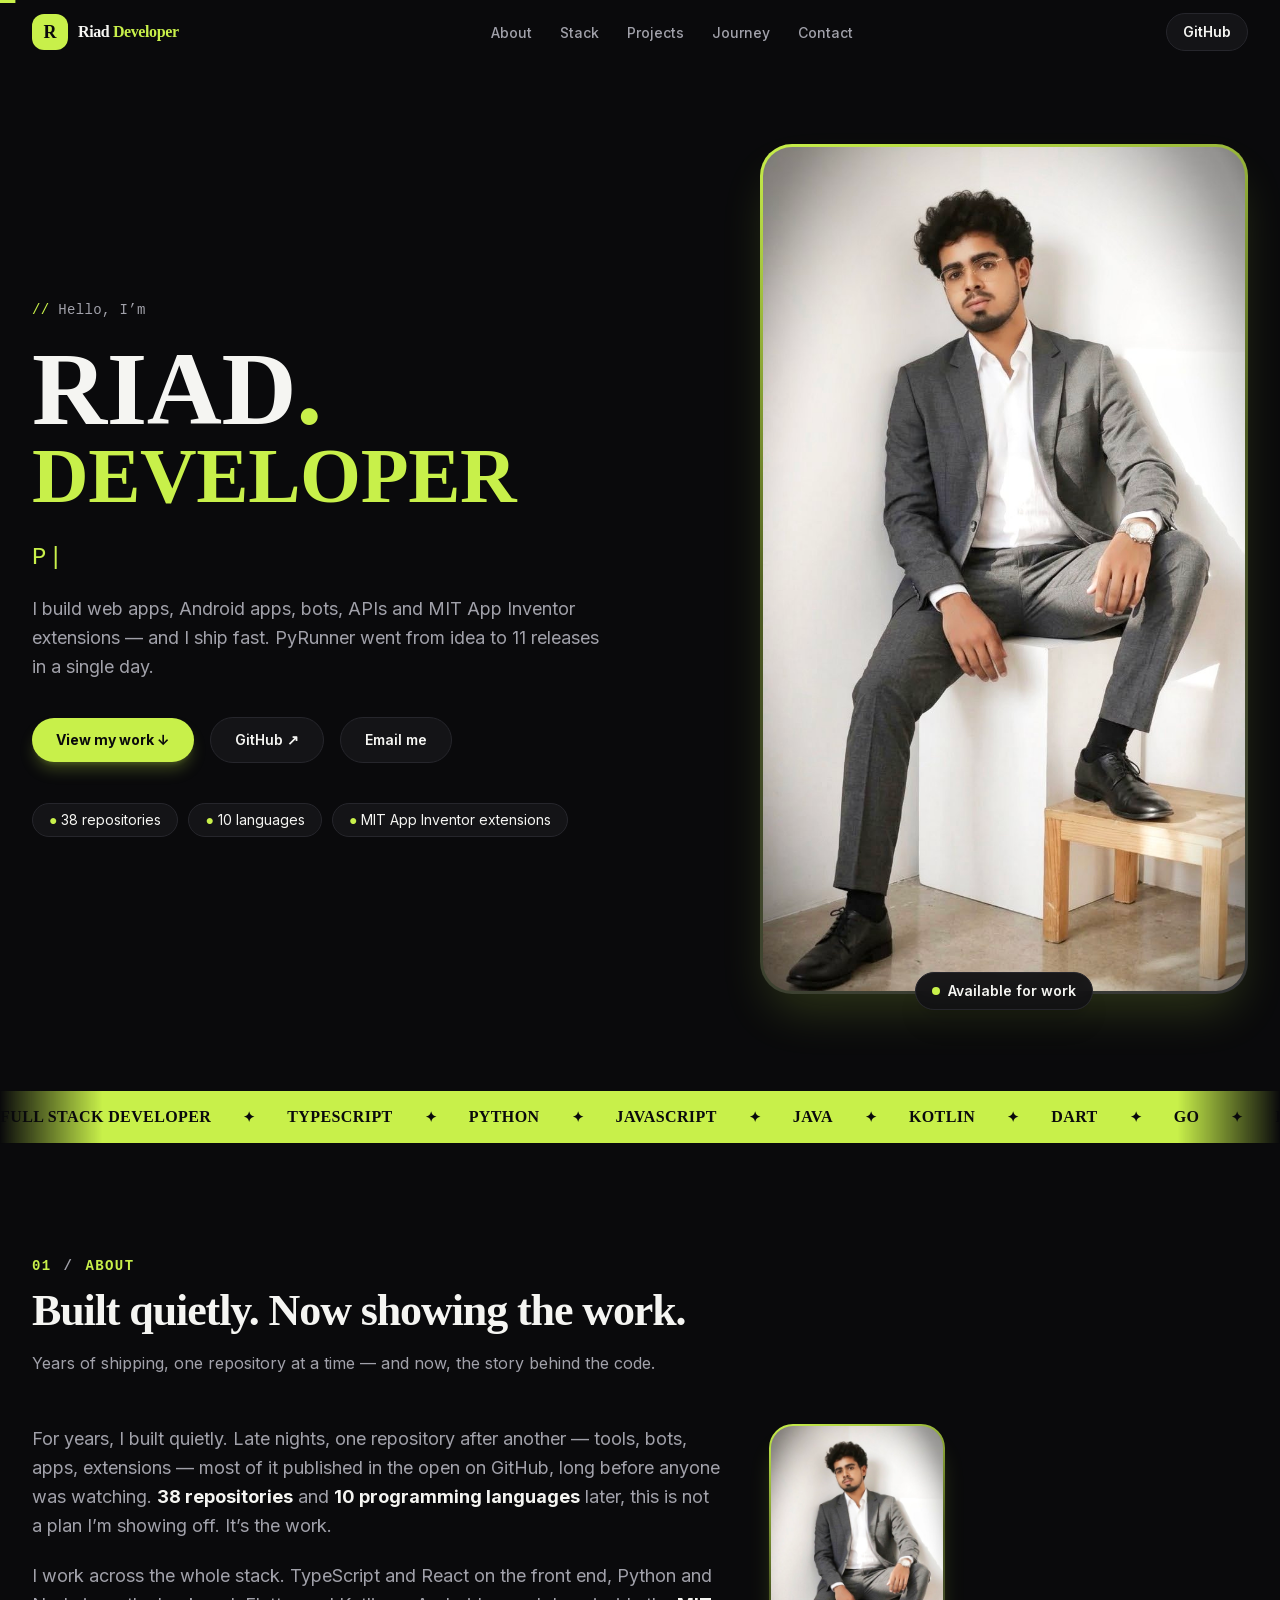
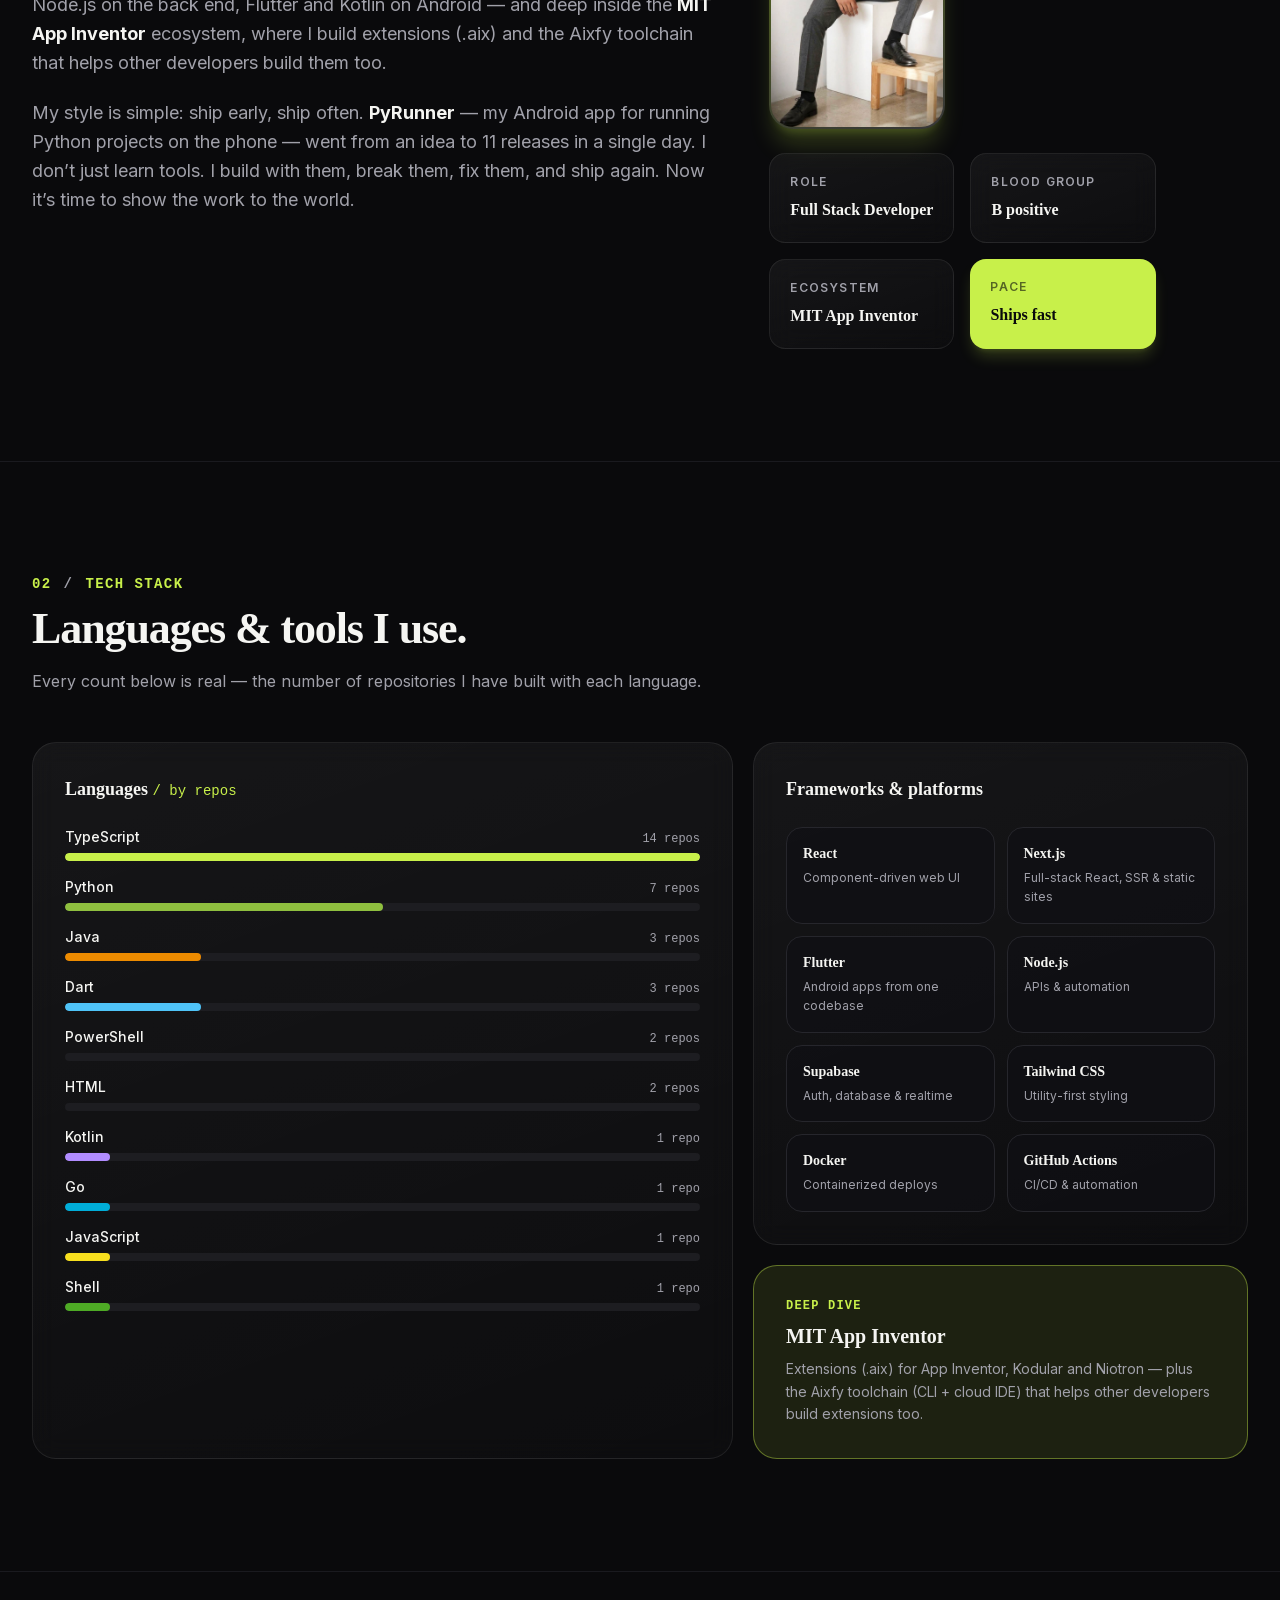
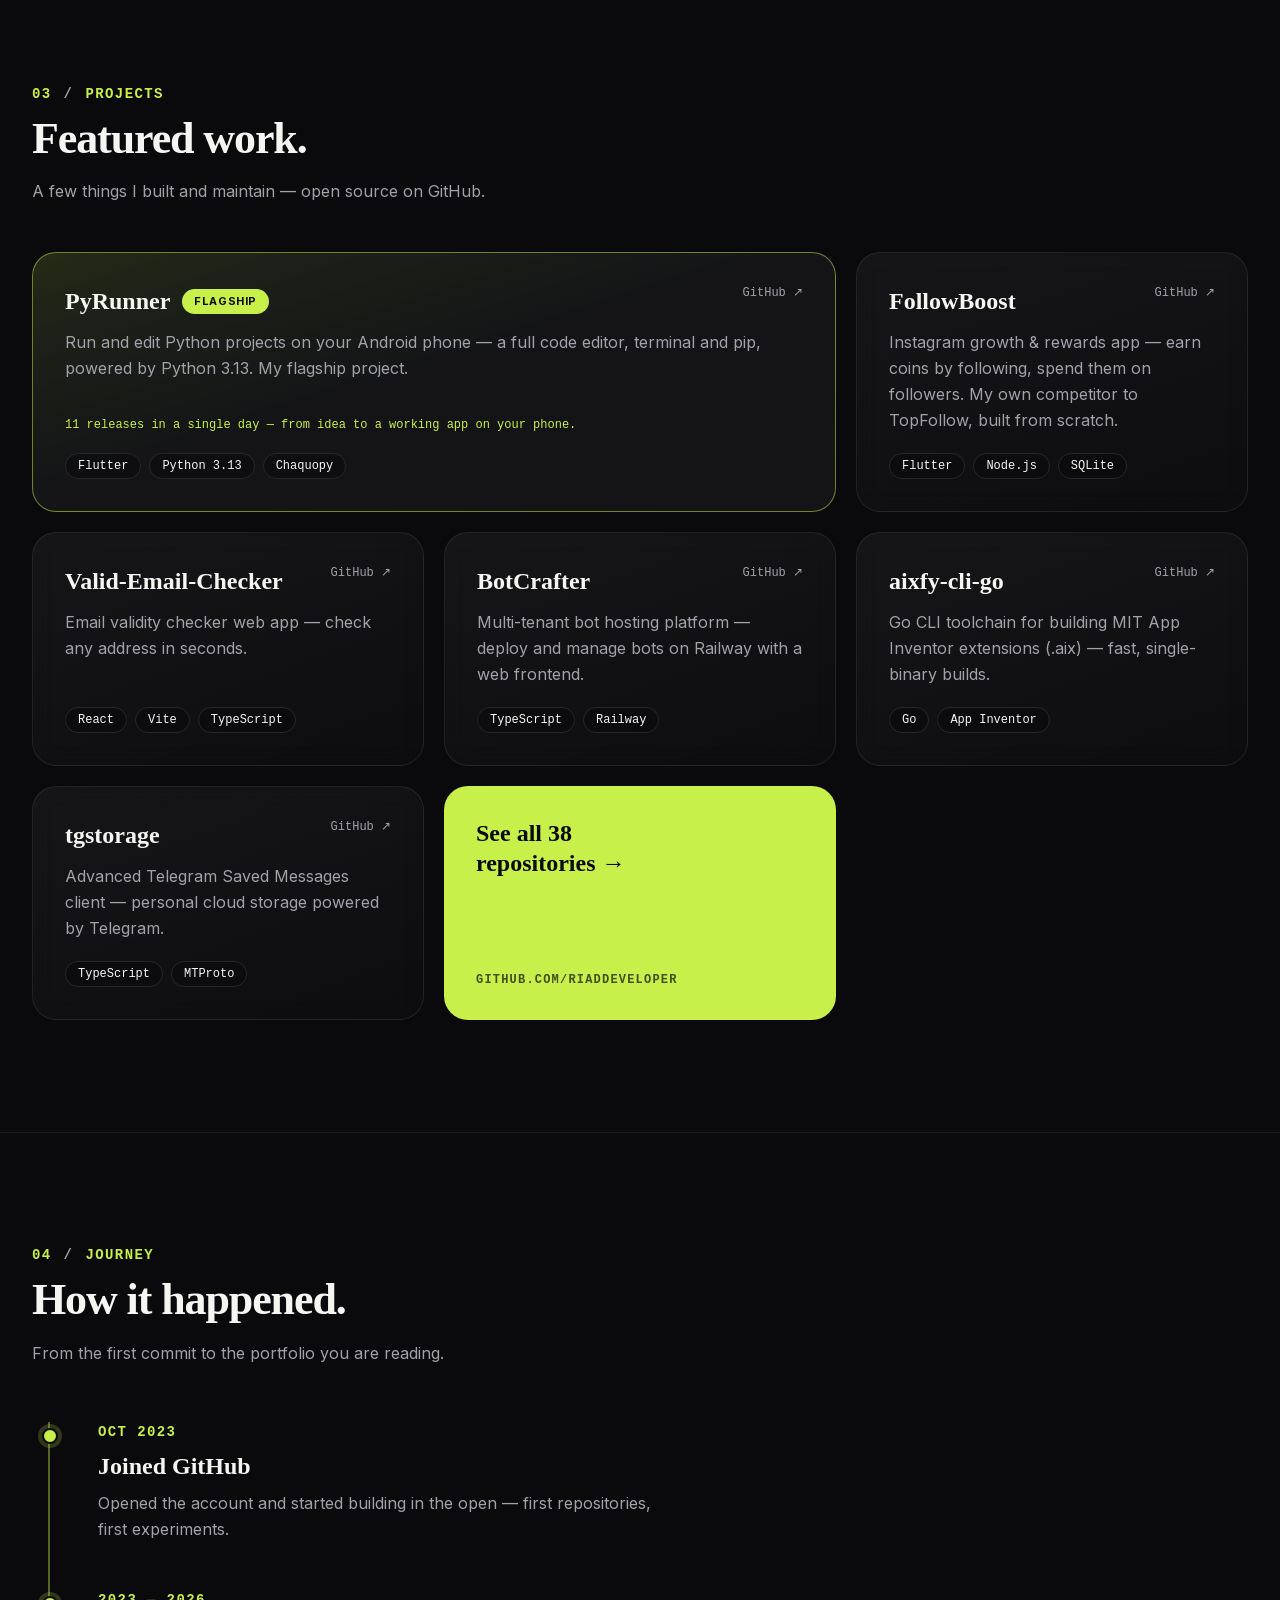
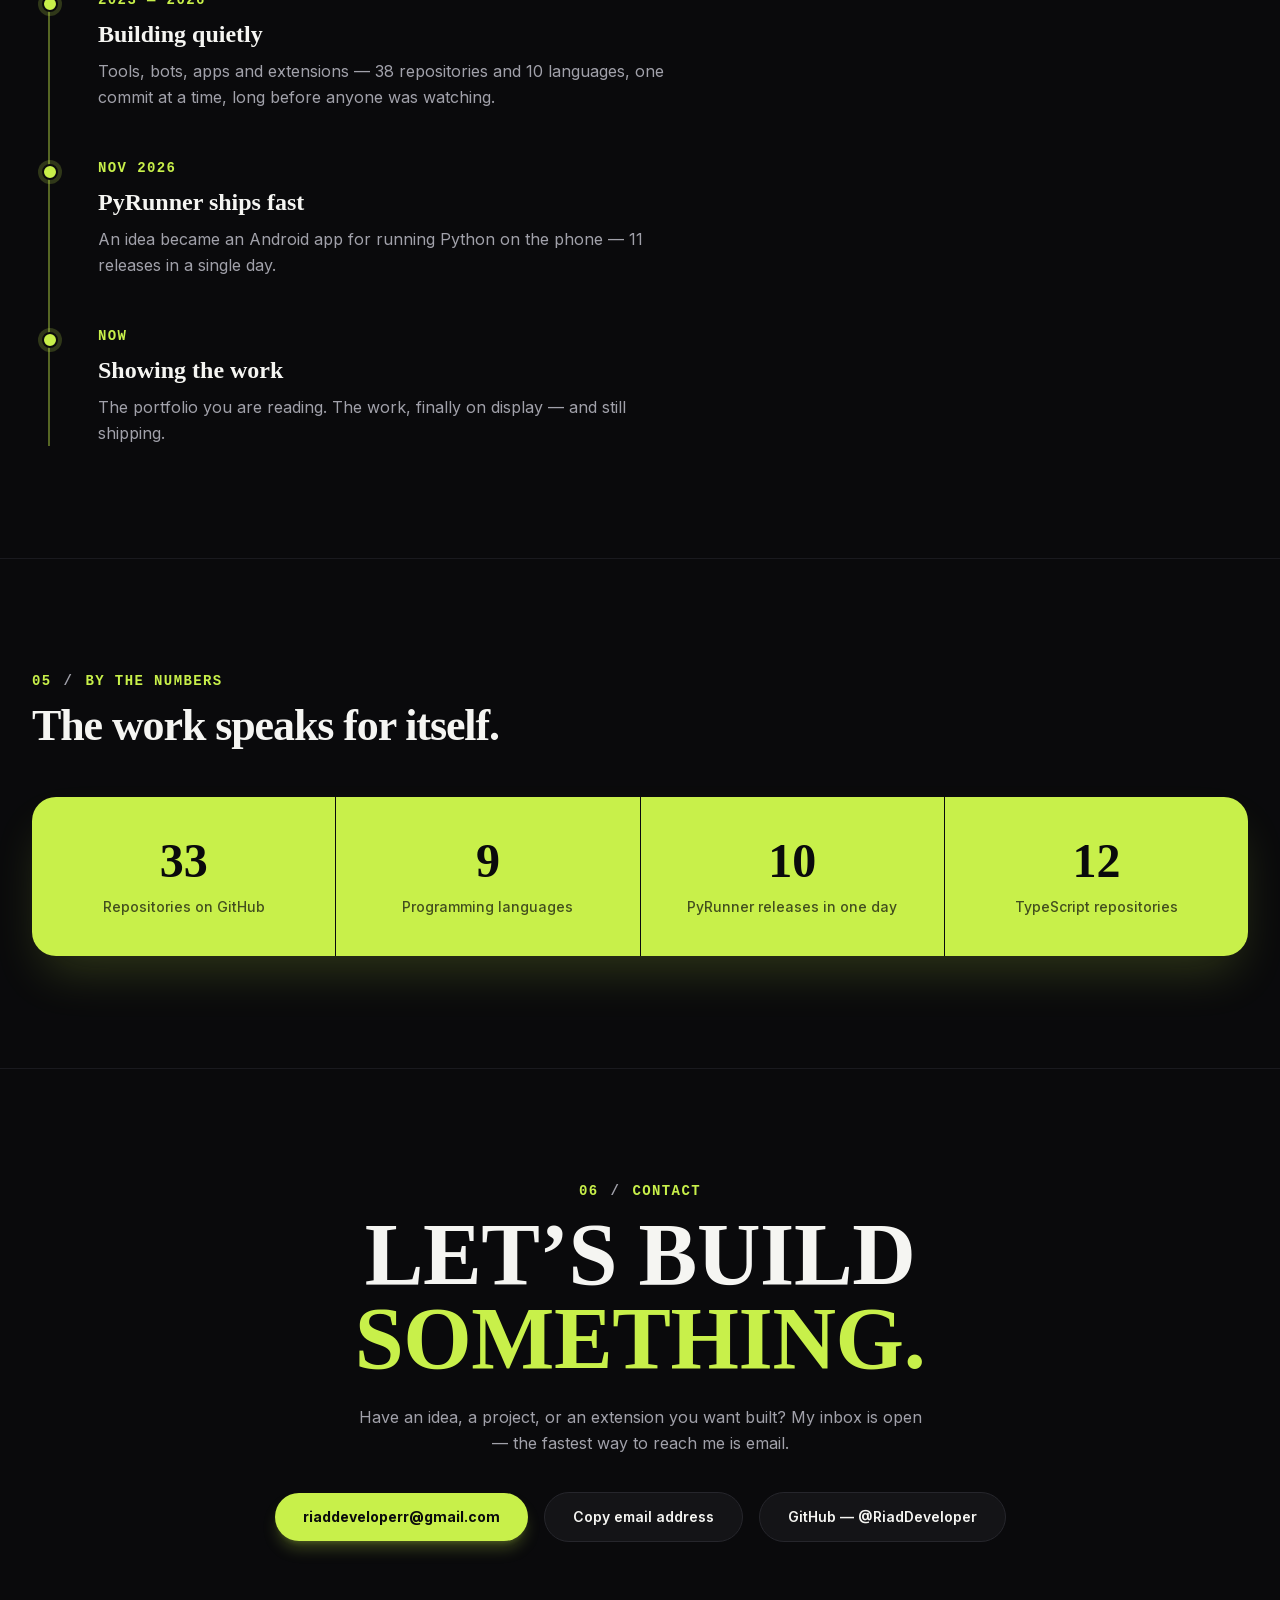
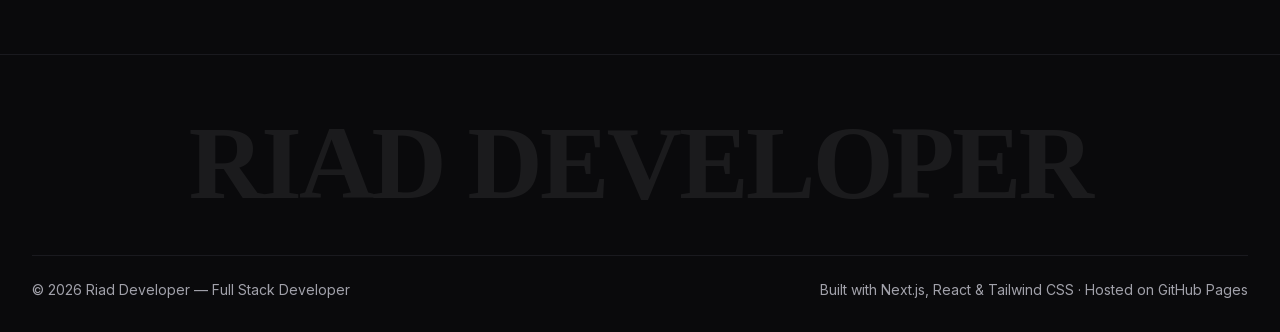
==== commit 3f86dbe3: "Redesign portfolio v4 — clean professional look, solid name, fully responsive - Fix: hero name (RIAD" ====
--- a/index.html
+++ b/index.html
@@ -1 +1 @@
-<!DOCTYPE html><html lang="en" class="scroll-smooth"><head><meta charSet="utf-8"/><meta name="viewport" content="width=device-width, initial-scale=1"/><link rel="preload" href="/_next/static/media/07c7676b89ed2778-s.p.2bn3s6zvc0dyp.woff2" as="font" crossorigin="" type="font/woff2"/><link rel="preload" href="/_next/static/media/2b81eeca71e9850c-s.p.3vm0tq4e-zz_5.woff2" as="font" crossorigin="" type="font/woff2"/><link rel="preload" as="image" href="/riad-developer.jpg"/><link rel="stylesheet" href="/_next/static/chunks/3_1zbfo69nvg8.css" data-precedence="next"/><link rel="preload" as="script" fetchPriority="low" href="/_next/static/chunks/0j1we3cwg31qe.js"/><script src="/_next/static/chunks/1cuyxw6v18rxx.js" async=""></script><script src="/_next/static/chunks/2olo2e9e-_esu.js" async=""></script><script src="/_next/static/chunks/turbopack-2u1d16houkiyo.js" async=""></script><script src="/_next/static/chunks/1ua2kfq9s-me6.js" async=""></script><script src="/_next/static/chunks/3_m9gmg7ouco3.js" async=""></script><title>Riad Developer — Full Stack Developer</title><meta name="description" content="Riad Developer is a full stack developer building web apps, Android apps, bots, APIs and MIT App Inventor extensions. 38 repositories across 10 programming languages — TypeScript, Python, JavaScript, Java, Kotlin, Dart and more. His Android app PyRunner went from idea to 11 releases in a single day."/><link rel="author" href="https://riaddeveloper.is-a-good.dev"/><meta name="author" content="Riad Developer"/><meta name="keywords" content="Riad Developer,RiadDeveloper,Full Stack Developer,MIT App Inventor,PyRunner,TypeScript,Python,Flutter,Next.js,React,Android developer,portfolio"/><meta name="creator" content="Riad Developer"/><meta name="publisher" content="Riad Developer"/><meta name="robots" content="index, follow"/><meta name="googlebot" content="index, follow, max-video-preview:-1, max-image-preview:large, max-snippet:-1"/><link rel="canonical" href="https://riaddeveloper.is-a-good.dev"/><meta property="og:title" content="Riad Developer — Full Stack Developer"/><meta property="og:description" content="Riad Developer is a full stack developer building web apps, Android apps, bots, APIs and MIT App Inventor extensions. 38 repositories across 10 programming languages — TypeScript, Python, JavaScript, Java, Kotlin, Dart and more. His Android app PyRunner went from idea to 11 releases in a single day."/><meta property="og:url" content="https://riaddeveloper.is-a-good.dev"/><meta property="og:site_name" content="Riad Developer"/><meta property="og:locale" content="en_US"/><meta property="og:image" content="https://riaddeveloper.is-a-good.dev/opengraph-image.png"/><meta property="og:image:width" content="1200"/><meta property="og:image:height" content="630"/><meta property="og:image:alt" content="Riad Developer — Full Stack Developer"/><meta property="og:type" content="website"/><meta name="twitter:card" content="summary_large_image"/><meta name="twitter:title" content="Riad Developer — Full Stack Developer"/><meta name="twitter:description" content="Riad Developer is a full stack developer building web apps, Android apps, bots, APIs and MIT App Inventor extensions. 38 repositories across 10 programming languages — TypeScript, Python, JavaScript, Java, Kotlin, Dart and more. His Android app PyRunner went from idea to 11 releases in a single day."/><meta name="twitter:image" content="https://riaddeveloper.is-a-good.dev/opengraph-image.png"/><link rel="icon" href="/icon.svg?icon.22h28qku3hwwm.svg" sizes="any" type="image/svg+xml"/><meta name="next-size-adjust" content=""/><script src="/_next/static/chunks/0cz1d0mv5g_q7.js" noModule=""></script></head><body class="OdfJ-W_variable vkatEq_variable bg-ink font-sans text-paper antialiased"><div hidden=""><!--$--><!--/$--></div><script type="application/ld+json">{"@context":"https://schema.org","@type":"Person","name":"Riad Developer","alternateName":"RiadDeveloper","jobTitle":"Full Stack Developer","description":"Full stack developer building web apps, Android apps, bots, APIs and MIT App Inventor extensions. Known for shipping fast — PyRunner, his Android app for running Python projects on the phone, went from idea to 11 releases in a single day.","url":"https://riaddeveloper.is-a-good.dev/","image":"https://riaddeveloper.is-a-good.dev/riad-developer.jpg","email":"mailto:riaddeveloperr@gmail.com","sameAs":["https://github.com/RiadDeveloper","https://riaddeveloper.is-a-good.dev"],"knowsAbout":["TypeScript","Python","JavaScript","Java","Kotlin","Dart","Go","Rust","C#","PHP","React","Next.js","Flutter","Node.js","Supabase","Tailwind CSS","Docker","GitHub Actions","MIT App Inventor","Android development","Web development","API development"]}</script><div id="top" class="grain relative min-h-screen bg-ink"><div aria-hidden="true" class="fixed inset-x-0 top-0 z-[70] h-[3px] origin-left bg-accent" style="transform:scaleX(0)"></div><header class="fixed inset-x-0 top-0 z-50 border-b transition-colors border-transparent bg-transparent" style="opacity:0;transform:translateY(-60px)"><nav class="mx-auto flex h-16 max-w-7xl items-center justify-between px-5 sm:px-8" aria-label="Main navigation"><a href="#top" class="flex items-center gap-2.5" aria-label="Riad Developer — home"><span class="flex h-9 w-9 items-center justify-center rounded-xl bg-accent font-display text-lg font-bold text-ink">R</span><span class="font-display text-base font-bold tracking-tight text-paper">Riad <span class="text-accent">Developer</span></span></a><ul class="hidden items-center gap-7 md:flex"><li><a href="#about" class="text-sm font-medium text-muted transition-colors hover:text-accent">About</a></li><li><a href="#stack" class="text-sm font-medium text-muted transition-colors hover:text-accent">Stack</a></li><li><a href="#projects" class="text-sm font-medium text-muted transition-colors hover:text-accent">Projects</a></li><li><a href="#journey" class="text-sm font-medium text-muted transition-colors hover:text-accent">Journey</a></li><li><a href="#contact" class="text-sm font-medium text-muted transition-colors hover:text-accent">Contact</a></li></ul><div class="flex items-center gap-3"><a href="https://github.com/RiadDeveloper" target="_blank" rel="noopener noreferrer" class="hidden rounded-full border border-line bg-panel px-4 py-2 text-sm font-semibold text-paper transition-all hover:border-accent/60 hover:text-accent sm:block">GitHub</a><button type="button" aria-expanded="false" aria-controls="mobile-menu" aria-label="Open menu" class="flex h-10 w-10 items-center justify-center rounded-xl border border-line bg-panel text-paper transition-colors hover:border-accent/60 md:hidden"><span class="relative block h-4 w-5"><span class="absolute left-0 top-0 h-0.5 w-5 bg-current transition-transform duration-300 "></span><span class="absolute left-0 top-[7px] h-0.5 w-5 bg-current transition-opacity duration-300 "></span><span class="absolute left-0 top-[14px] h-0.5 w-5 bg-current transition-transform duration-300 "></span></span></button></div></nav></header><main><section class="relative overflow-hidden pt-28 pb-20 sm:pt-36 lg:pb-24" aria-label="Introduction"><div class="bg-dots absolute inset-0" aria-hidden="true"></div><div class="glow-orb left-[-140px] top-[-100px] h-[28rem] w-[28rem] bg-accent/20" aria-hidden="true"></div><div class="glow-orb right-[-120px] top-[40%] h-[24rem] w-[24rem] bg-violet-glow/15" aria-hidden="true"></div><span aria-hidden="true" class="text-outline-faint absolute top-24 right-4 hidden font-display text-[11rem] leading-none font-extrabold select-none lg:block">✳</span><p aria-hidden="true" class="absolute top-1/2 left-4 hidden origin-left -rotate-90 font-mono text-[11px] tracking-[0.35em] text-muted uppercase select-none xl:block">Full Stack Developer — Est. 2023</p><div class="relative mx-auto grid max-w-7xl items-center gap-14 px-5 sm:px-8 lg:grid-cols-12 lg:gap-6"><div class="lg:col-span-7"><p class="mb-5 font-mono text-sm font-medium tracking-wide text-muted" style="opacity:0;transform:translateY(20px)"><span class="text-accent">//</span> Hello, I’m</p><h1 class="font-display leading-[0.9] font-extrabold tracking-tight" style="opacity:0;transform:translateY(24px)"><span class="block text-[clamp(3.4rem,10vw,7rem)] text-paper">RIAD<span class="text-accent">.</span></span><span class="text-outline block text-[clamp(2.6rem,7.6vw,5.4rem)]">DEVELOPER</span></h1><p class="mt-7 min-h-9 font-mono text-xl text-paper sm:text-2xl" style="opacity:0;transform:translateY(24px)"><span class="typing-caret text-accent" aria-label="Full Stack Developer"></span></p><p class="mt-5 max-w-xl text-base leading-relaxed text-muted sm:text-lg" style="opacity:0;transform:translateY(24px)">I build web apps, Android apps, bots, APIs and MIT App Inventor extensions — and I ship fast. PyRunner went from idea to 11 releases in a single day.</p><div class="mt-9 flex flex-wrap items-center gap-4" style="opacity:0;transform:translateY(24px)"><div style="transform:none"><a href="#projects" class="inline-block rounded-full bg-accent px-6 py-3 text-sm font-bold text-ink shadow-lg shadow-accent/25 transition-transform hover:scale-[1.03]">View my work ↓</a></div><div style="transform:none"><a href="https://github.com/RiadDeveloper" target="_blank" rel="noopener noreferrer" class="inline-block rounded-full border border-line bg-panel px-6 py-3 text-sm font-semibold text-paper transition-colors hover:border-accent/60 hover:text-accent">GitHub ↗</a></div><div style="transform:none"><a href="mailto:riaddeveloperr@gmail.com" class="inline-block rounded-full border border-line bg-panel px-6 py-3 text-sm font-semibold text-paper transition-colors hover:border-accent/60 hover:text-accent">Email me</a></div></div><div class="mt-12 flex flex-wrap gap-3" style="opacity:0"><span class="rounded-full border border-line bg-panel/70 px-4 py-1.5 text-sm text-paper"><span class="text-accent">●</span> 38 repositories</span><span class="rounded-full border border-line bg-panel/70 px-4 py-1.5 text-sm text-paper"><span class="text-accent">●</span> 10 languages</span><span class="rounded-full border border-line bg-panel/70 px-4 py-1.5 text-sm text-paper"><span class="text-accent">●</span> MIT App Inventor extensions</span></div></div><div class="relative mx-auto w-full max-w-[300px] sm:max-w-[340px] lg:col-span-5 lg:max-w-none" style="opacity:0;transform:translateY(32px) scale(0.97)"><div class="glow-orb top-1/3 left-1/2 h-72 w-72 -translate-x-1/2 bg-accent/25" aria-hidden="true"></div><div class="animate-float-soft relative rotate-[2.5deg]"><div class="absolute inset-0 translate-x-4 translate-y-4 rounded-[2rem] border border-accent/30" aria-hidden="true"></div><div class="ring-lime relative rounded-[2rem] p-[3px] shadow-2xl shadow-accent/20"><img src="/riad-developer.jpg" alt="Portrait of Riad Developer, a full stack developer, in a grey suit" width="784" height="1372" class="block h-auto w-full rounded-[calc(2rem-3px)] object-cover" loading="eager"/></div><div class="absolute -bottom-5 left-1/2 flex -translate-x-1/2 items-center gap-2.5 rounded-full border border-line bg-ink-2/95 px-4 py-2 whitespace-nowrap shadow-xl backdrop-blur-md"><span class="animate-pulse-dot h-2 w-2 rounded-full bg-accent" aria-hidden="true"></span><span class="font-display text-xs font-semibold text-paper sm:text-sm">Riad Developer · Full Stack Developer</span></div></div></div></div></section><div class="relative -rotate-1 overflow-hidden border-y-2 border-ink bg-accent py-3.5" aria-hidden="true"><div class="animate-marquee flex w-max items-center gap-8"><span class="flex items-center gap-8"><span class="font-display text-base font-bold tracking-wide whitespace-nowrap text-ink uppercase">Full Stack Developer</span><span class="text-sm font-bold text-ink">✦</span></span><span class="flex items-center gap-8"><span class="font-display text-base font-bold tracking-wide whitespace-nowrap text-ink uppercase">TypeScript</span><span class="text-sm font-bold text-ink">✦</span></span><span class="flex items-center gap-8"><span class="font-display text-base font-bold tracking-wide whitespace-nowrap text-ink uppercase">Python</span><span class="text-sm font-bold text-ink">✦</span></span><span class="flex items-center gap-8"><span class="font-display text-base font-bold tracking-wide whitespace-nowrap text-ink uppercase">JavaScript</span><span class="text-sm font-bold text-ink">✦</span></span><span class="flex items-center gap-8"><span class="font-display text-base font-bold tracking-wide whitespace-nowrap text-ink uppercase">Java</span><span class="text-sm font-bold text-ink">✦</span></span><span class="flex items-center gap-8"><span class="font-display text-base font-bold tracking-wide whitespace-nowrap text-ink uppercase">Kotlin</span><span class="text-sm font-bold text-ink">✦</span></span><span class="flex items-center gap-8"><span class="font-display text-base font-bold tracking-wide whitespace-nowrap text-ink uppercase">Dart</span><span class="text-sm font-bold text-ink">✦</span></span><span class="flex items-center gap-8"><span class="font-display text-base font-bold tracking-wide whitespace-nowrap text-ink uppercase">Go</span><span class="text-sm font-bold text-ink">✦</span></span><span class="flex items-center gap-8"><span class="font-display text-base font-bold tracking-wide whitespace-nowrap text-ink uppercase">Rust</span><span class="text-sm font-bold text-ink">✦</span></span><span class="flex items-center gap-8"><span class="font-display text-base font-bold tracking-wide whitespace-nowrap text-ink uppercase">React</span><span class="text-sm font-bold text-ink">✦</span></span><span class="flex items-center gap-8"><span class="font-display text-base font-bold tracking-wide whitespace-nowrap text-ink uppercase">Next.js</span><span class="text-sm font-bold text-ink">✦</span></span><span class="flex items-center gap-8"><span class="font-display text-base font-bold tracking-wide whitespace-nowrap text-ink uppercase">Flutter</span><span class="text-sm font-bold text-ink">✦</span></span><span class="flex items-center gap-8"><span class="font-display text-base font-bold tracking-wide whitespace-nowrap text-ink uppercase">Node.js</span><span class="text-sm font-bold text-ink">✦</span></span><span class="flex items-center gap-8"><span class="font-display text-base font-bold tracking-wide whitespace-nowrap text-ink uppercase">Supabase</span><span class="text-sm font-bold text-ink">✦</span></span><span class="flex items-center gap-8"><span class="font-display text-base font-bold tracking-wide whitespace-nowrap text-ink uppercase">Tailwind CSS</span><span class="text-sm font-bold text-ink">✦</span></span><span class="flex items-center gap-8"><span class="font-display text-base font-bold tracking-wide whitespace-nowrap text-ink uppercase">Docker</span><span class="text-sm font-bold text-ink">✦</span></span><span class="flex items-center gap-8"><span class="font-display text-base font-bold tracking-wide whitespace-nowrap text-ink uppercase">GitHub Actions</span><span class="text-sm font-bold text-ink">✦</span></span><span class="flex items-center gap-8"><span class="font-display text-base font-bold tracking-wide whitespace-nowrap text-ink uppercase">MIT App Inventor</span><span class="text-sm font-bold text-ink">✦</span></span><span class="flex items-center gap-8"><span class="font-display text-base font-bold tracking-wide whitespace-nowrap text-ink uppercase">Full Stack Developer</span><span class="text-sm font-bold text-ink">✦</span></span><span class="flex items-center gap-8"><span class="font-display text-base font-bold tracking-wide whitespace-nowrap text-ink uppercase">TypeScript</span><span class="text-sm font-bold text-ink">✦</span></span><span class="flex items-center gap-8"><span class="font-display text-base font-bold tracking-wide whitespace-nowrap text-ink uppercase">Python</span><span class="text-sm font-bold text-ink">✦</span></span><span class="flex items-center gap-8"><span class="font-display text-base font-bold tracking-wide whitespace-nowrap text-ink uppercase">JavaScript</span><span class="text-sm font-bold text-ink">✦</span></span><span class="flex items-center gap-8"><span class="font-display text-base font-bold tracking-wide whitespace-nowrap text-ink uppercase">Java</span><span class="text-sm font-bold text-ink">✦</span></span><span class="flex items-center gap-8"><span class="font-display text-base font-bold tracking-wide whitespace-nowrap text-ink uppercase">Kotlin</span><span class="text-sm font-bold text-ink">✦</span></span><span class="flex items-center gap-8"><span class="font-display text-base font-bold tracking-wide whitespace-nowrap text-ink uppercase">Dart</span><span class="text-sm font-bold text-ink">✦</span></span><span class="flex items-center gap-8"><span class="font-display text-base font-bold tracking-wide whitespace-nowrap text-ink uppercase">Go</span><span class="text-sm font-bold text-ink">✦</span></span><span class="flex items-center gap-8"><span class="font-display text-base font-bold tracking-wide whitespace-nowrap text-ink uppercase">Rust</span><span class="text-sm font-bold text-ink">✦</span></span><span class="flex items-center gap-8"><span class="font-display text-base font-bold tracking-wide whitespace-nowrap text-ink uppercase">React</span><span class="text-sm font-bold text-ink">✦</span></span><span class="flex items-center gap-8"><span class="font-display text-base font-bold tracking-wide whitespace-nowrap text-ink uppercase">Next.js</span><span class="text-sm font-bold text-ink">✦</span></span><span class="flex items-center gap-8"><span class="font-display text-base font-bold tracking-wide whitespace-nowrap text-ink uppercase">Flutter</span><span class="text-sm font-bold text-ink">✦</span></span><span class="flex items-center gap-8"><span class="font-display text-base font-bold tracking-wide whitespace-nowrap text-ink uppercase">Node.js</span><span class="text-sm font-bold text-ink">✦</span></span><span class="flex items-center gap-8"><span class="font-display text-base font-bold tracking-wide whitespace-nowrap text-ink uppercase">Supabase</span><span class="text-sm font-bold text-ink">✦</span></span><span class="flex items-center gap-8"><span class="font-display text-base font-bold tracking-wide whitespace-nowrap text-ink uppercase">Tailwind CSS</span><span class="text-sm font-bold text-ink">✦</span></span><span class="flex items-center gap-8"><span class="font-display text-base font-bold tracking-wide whitespace-nowrap text-ink uppercase">Docker</span><span class="text-sm font-bold text-ink">✦</span></span><span class="flex items-center gap-8"><span class="font-display text-base font-bold tracking-wide whitespace-nowrap text-ink uppercase">GitHub Actions</span><span class="text-sm font-bold text-ink">✦</span></span><span class="flex items-center gap-8"><span class="font-display text-base font-bold tracking-wide whitespace-nowrap text-ink uppercase">MIT App Inventor</span><span class="text-sm font-bold text-ink">✦</span></span></div></div><section id="about" aria-labelledby="about-heading" class="scroll-mt-24 py-20 sm:py-28"><div class="mx-auto max-w-7xl px-5 sm:px-8"><div style="opacity:0;transform:translateY(28px)"><div class="flex items-end justify-between gap-6"><div><p class="mb-3 flex items-baseline gap-3 font-mono text-sm font-semibold tracking-widest uppercase"><span class="text-accent">01</span><span class="text-muted">/</span><span class="text-accent">About</span></p><h2 class="font-display text-3xl leading-[1.05] font-bold tracking-tight text-paper sm:text-4xl lg:text-[2.75rem]">Built quietly. Now showing the work.</h2></div><span aria-hidden="true" class="text-outline-faint hidden shrink-0 font-display text-[5.5rem] leading-none font-extrabold select-none md:block">01</span></div><p class="mt-4 max-w-2xl text-base leading-relaxed text-muted">Years of shipping, one repository at a time — and now, the story behind the code.</p></div><div class="mt-12 grid gap-10 lg:grid-cols-12 lg:gap-12"><div class="lg:col-span-7" style="opacity:0;transform:translateY(28px)"><div class="space-y-5 text-base leading-relaxed text-muted sm:text-lg sm:leading-relaxed"><p>For years, I built quietly. Late nights, one repository after another — tools, bots, apps, extensions — most of it published in the open on GitHub, long before anyone was watching.<!-- --> <strong class="text-paper">38 repositories</strong> <!-- -->and <strong class="text-paper">10 programming languages</strong> <!-- -->later, this is not a plan I’m showing off. It’s the work.</p><p>I work across the whole stack. TypeScript and React on the front end, Python and Node.js on the back end, Flutter and Kotlin on Android — and deep inside the<!-- --> <strong class="text-paper">MIT App Inventor</strong> <!-- -->ecosystem, where I build extensions (.aix) and the Aixfy toolchain that helps other developers build them too.</p><p>My style is simple: ship early, ship often.<!-- --> <strong class="text-paper">PyRunner</strong> — my Android app for running Python projects on the phone — went from an idea to 11 releases in a single day. I don’t just learn tools. I build with them, break them, fix them, and ship again. Now it’s time to show the work to the world.</p></div></div><div class="lg:col-span-5" style="opacity:0;transform:translateY(28px)"><div class="flex flex-col gap-6 sm:flex-row sm:items-start lg:flex-col"><div class="relative shrink-0"><div class="ring-lime w-36 rounded-3xl p-[2px] shadow-xl shadow-accent/20 sm:w-44"><img src="/riad-developer.jpg" alt="Riad Developer, full stack developer" width="784" height="1372" loading="lazy" class="block h-auto w-full rounded-[calc(1.5rem-2px)] object-cover"/></div></div><dl class="grid flex-1 grid-cols-2 gap-4"><div class="rounded-2xl p-5 transition-colors glass hover:border-accent/40"><dt class="text-xs font-semibold tracking-widest uppercase text-muted">Role</dt><dd class="mt-2 font-display text-base font-bold text-paper">Full Stack Developer</dd></div><div class="rounded-2xl p-5 transition-colors glass hover:border-accent/40"><dt class="text-xs font-semibold tracking-widest uppercase text-muted">Blood group</dt><dd class="mt-2 font-display text-base font-bold text-paper">B positive</dd></div><div class="rounded-2xl p-5 transition-colors glass hover:border-accent/40"><dt class="text-xs font-semibold tracking-widest uppercase text-muted">Ecosystem</dt><dd class="mt-2 font-display text-base font-bold text-paper">MIT App Inventor</dd></div><div class="rounded-2xl p-5 transition-colors bg-accent text-ink shadow-lg shadow-accent/20"><dt class="text-xs font-semibold tracking-widest uppercase text-ink/60">Pace</dt><dd class="mt-2 font-display text-base font-bold text-ink">Ships fast</dd></div></dl></div></div></div></div></section><section id="stack" aria-labelledby="stack-heading" class="scroll-mt-24 border-t border-line/60 py-20 sm:py-28"><div class="mx-auto max-w-7xl px-5 sm:px-8"><div style="opacity:0;transform:translateY(28px)"><div class="flex items-end justify-between gap-6"><div><p class="mb-3 flex items-baseline gap-3 font-mono text-sm font-semibold tracking-widest uppercase"><span class="text-accent">02</span><span class="text-muted">/</span><span class="text-accent">Tech Stack</span></p><h2 class="font-display text-3xl leading-[1.05] font-bold tracking-tight text-paper sm:text-4xl lg:text-[2.75rem]">Languages &amp; tools I use.</h2></div><span aria-hidden="true" class="text-outline-faint hidden shrink-0 font-display text-[5.5rem] leading-none font-extrabold select-none md:block">02</span></div><p class="mt-4 max-w-2xl text-base leading-relaxed text-muted">Every count below is real — the number of repositories I have built with each language.</p></div><div class="mt-12 grid gap-5 lg:grid-cols-12"><div class="lg:col-span-7" style="opacity:0;transform:translateY(28px)"><div class="glass h-full rounded-3xl p-6 sm:p-8"><h3 class="mb-6 font-display text-lg font-bold text-paper">Languages <span class="font-mono text-sm font-normal text-accent">/ by repos</span></h3><ul class="space-y-4"><li><div class="mb-1.5 flex items-baseline justify-between text-sm"><span class="font-medium text-paper">TypeScript</span><span class="font-mono text-xs text-muted">14<!-- --> <!-- -->repos</span></div><div class="h-2 overflow-hidden rounded-full bg-panel-2"><div class="h-full rounded-full" style="background-color:#C8F04A;width:0px"></div></div></li><li><div class="mb-1.5 flex items-baseline justify-between text-sm"><span class="font-medium text-paper">Python</span><span class="font-mono text-xs text-muted">7<!-- --> <!-- -->repos</span></div><div class="h-2 overflow-hidden rounded-full bg-panel-2"><div class="h-full rounded-full" style="background-color:#8FBF3F;width:0px"></div></div></li><li><div class="mb-1.5 flex items-baseline justify-between text-sm"><span class="font-medium text-paper">Java</span><span class="font-mono text-xs text-muted">3<!-- --> <!-- -->repos</span></div><div class="h-2 overflow-hidden rounded-full bg-panel-2"><div class="h-full rounded-full" style="background-color:#ED8B00;width:0px"></div></div></li><li><div class="mb-1.5 flex items-baseline justify-between text-sm"><span class="font-medium text-paper">Dart</span><span class="font-mono text-xs text-muted">3<!-- --> <!-- -->repos</span></div><div class="h-2 overflow-hidden rounded-full bg-panel-2"><div class="h-full rounded-full" style="background-color:#4FC3F7;width:0px"></div></div></li><li><div class="mb-1.5 flex items-baseline justify-between text-sm"><span class="font-medium text-paper">PowerShell</span><span class="font-mono text-xs text-muted">2<!-- --> <!-- -->repos</span></div><div class="h-2 overflow-hidden rounded-full bg-panel-2"><div class="h-full rounded-full" style="background-color:#5391FE;width:0px"></div></div></li><li><div class="mb-1.5 flex items-baseline justify-between text-sm"><span class="font-medium text-paper">HTML</span><span class="font-mono text-xs text-muted">2<!-- --> <!-- -->repos</span></div><div class="h-2 overflow-hidden rounded-full bg-panel-2"><div class="h-full rounded-full" style="background-color:#E34F26;width:0px"></div></div></li><li><div class="mb-1.5 flex items-baseline justify-between text-sm"><span class="font-medium text-paper">Kotlin</span><span class="font-mono text-xs text-muted">1<!-- --> <!-- -->repo</span></div><div class="h-2 overflow-hidden rounded-full bg-panel-2"><div class="h-full rounded-full" style="background-color:#B18CFF;width:0px"></div></div></li><li><div class="mb-1.5 flex items-baseline justify-between text-sm"><span class="font-medium text-paper">Go</span><span class="font-mono text-xs text-muted">1<!-- --> <!-- -->repo</span></div><div class="h-2 overflow-hidden rounded-full bg-panel-2"><div class="h-full rounded-full" style="background-color:#00ADD8;width:0px"></div></div></li><li><div class="mb-1.5 flex items-baseline justify-between text-sm"><span class="font-medium text-paper">JavaScript</span><span class="font-mono text-xs text-muted">1<!-- --> <!-- -->repo</span></div><div class="h-2 overflow-hidden rounded-full bg-panel-2"><div class="h-full rounded-full" style="background-color:#F7DF1E;width:0px"></div></div></li><li><div class="mb-1.5 flex items-baseline justify-between text-sm"><span class="font-medium text-paper">Shell</span><span class="font-mono text-xs text-muted">1<!-- --> <!-- -->repo</span></div><div class="h-2 overflow-hidden rounded-full bg-panel-2"><div class="h-full rounded-full" style="background-color:#4EAA25;width:0px"></div></div></li></ul></div></div><div class="lg:col-span-5" style="opacity:0;transform:translateY(28px)"><div class="flex h-full flex-col gap-5"><div class="glass rounded-3xl p-6 sm:p-8"><h3 class="mb-6 font-display text-lg font-bold text-paper">Frameworks &amp; platforms</h3><ul class="grid grid-cols-2 gap-3"><li class="rounded-2xl border border-line bg-ink-2/70 p-4 transition-all hover:-translate-y-0.5 hover:border-accent/50"><p class="font-display text-sm font-bold text-paper">React</p><p class="mt-1 text-xs leading-relaxed text-muted">Component-driven web UI</p></li><li class="rounded-2xl border border-line bg-ink-2/70 p-4 transition-all hover:-translate-y-0.5 hover:border-accent/50"><p class="font-display text-sm font-bold text-paper">Next.js</p><p class="mt-1 text-xs leading-relaxed text-muted">Full-stack React, SSR &amp; static sites</p></li><li class="rounded-2xl border border-line bg-ink-2/70 p-4 transition-all hover:-translate-y-0.5 hover:border-accent/50"><p class="font-display text-sm font-bold text-paper">Flutter</p><p class="mt-1 text-xs leading-relaxed text-muted">Android apps from one codebase</p></li><li class="rounded-2xl border border-line bg-ink-2/70 p-4 transition-all hover:-translate-y-0.5 hover:border-accent/50"><p class="font-display text-sm font-bold text-paper">Node.js</p><p class="mt-1 text-xs leading-relaxed text-muted">APIs &amp; automation</p></li><li class="rounded-2xl border border-line bg-ink-2/70 p-4 transition-all hover:-translate-y-0.5 hover:border-accent/50"><p class="font-display text-sm font-bold text-paper">Supabase</p><p class="mt-1 text-xs leading-relaxed text-muted">Auth, database &amp; realtime</p></li><li class="rounded-2xl border border-line bg-ink-2/70 p-4 transition-all hover:-translate-y-0.5 hover:border-accent/50"><p class="font-display text-sm font-bold text-paper">Tailwind CSS</p><p class="mt-1 text-xs leading-relaxed text-muted">Utility-first styling</p></li><li class="rounded-2xl border border-line bg-ink-2/70 p-4 transition-all hover:-translate-y-0.5 hover:border-accent/50"><p class="font-display text-sm font-bold text-paper">Docker</p><p class="mt-1 text-xs leading-relaxed text-muted">Containerized deploys</p></li><li class="rounded-2xl border border-line bg-ink-2/70 p-4 transition-all hover:-translate-y-0.5 hover:border-accent/50"><p class="font-display text-sm font-bold text-paper">GitHub Actions</p><p class="mt-1 text-xs leading-relaxed text-muted">CI/CD &amp; automation</p></li></ul></div><div class="rounded-3xl border border-accent/40 bg-accent/10 p-6 sm:p-8"><p class="font-mono text-xs font-semibold tracking-widest text-accent uppercase">Deep dive</p><h3 class="mt-2 font-display text-xl font-bold text-paper">MIT App Inventor</h3><p class="mt-2 text-sm leading-relaxed text-muted">Extensions (.aix) for App Inventor, Kodular and Niotron — plus the Aixfy toolchain (CLI + cloud IDE) that helps other developers build extensions too.</p></div></div></div></div></div></section><section id="projects" aria-labelledby="projects-heading" class="scroll-mt-24 border-t border-line/60 py-20 sm:py-28"><div class="mx-auto max-w-7xl px-5 sm:px-8"><div style="opacity:0;transform:translateY(28px)"><div class="flex items-end justify-between gap-6"><div><p class="mb-3 flex items-baseline gap-3 font-mono text-sm font-semibold tracking-widest uppercase"><span class="text-accent">03</span><span class="text-muted">/</span><span class="text-accent">Projects</span></p><h2 class="font-display text-3xl leading-[1.05] font-bold tracking-tight text-paper sm:text-4xl lg:text-[2.75rem]">Featured work.</h2></div><span aria-hidden="true" class="text-outline-faint hidden shrink-0 font-display text-[5.5rem] leading-none font-extrabold select-none md:block">03</span></div><p class="mt-4 max-w-2xl text-base leading-relaxed text-muted">A few things I built and maintain — open source on GitHub.</p></div><div class="mt-12 grid gap-5 md:grid-cols-2 lg:grid-cols-3"><div class="md:col-span-2 lg:col-span-2" style="opacity:0;transform:translateY(28px)"><a href="https://github.com/RiadDeveloper/PyRunner" target="_blank" rel="noopener noreferrer" class="group flex h-full flex-col rounded-3xl border p-6 sm:p-8 border-accent/50 bg-gradient-to-br from-accent/15 via-panel to-panel transition-colors hover:border-accent/60" aria-label="PyRunner on GitHub"><div class="flex items-start justify-between gap-4"><div class="flex flex-wrap items-center gap-3"><h3 class="font-display text-xl font-bold text-paper group-hover:text-accent sm:text-2xl">PyRunner</h3><span class="rounded-full bg-accent px-3 py-1 text-[11px] font-bold tracking-wider text-ink uppercase">Flagship</span></div><span class="shrink-0 font-mono text-xs text-muted transition-colors group-hover:text-accent">GitHub ↗</span></div><p class="mt-3 flex-1 text-sm leading-relaxed text-muted sm:text-base">Run and edit Python projects on your Android phone — a full code editor, terminal and pip, powered by Python 3.13. My flagship project.</p><p class="mt-4 font-mono text-xs text-accent">11 releases in a single day — from idea to a working app on your phone.</p><ul class="mt-5 flex flex-wrap gap-2"><li class="rounded-full border border-line bg-ink/60 px-3 py-1 font-mono text-xs text-paper">Flutter</li><li class="rounded-full border border-line bg-ink/60 px-3 py-1 font-mono text-xs text-paper">Python 3.13</li><li class="rounded-full border border-line bg-ink/60 px-3 py-1 font-mono text-xs text-paper">Chaquopy</li></ul></a></div><div class="" style="opacity:0;transform:translateY(28px)"><a href="https://github.com/RiadDeveloper/FollowBoost" target="_blank" rel="noopener noreferrer" class="group flex h-full flex-col rounded-3xl border p-6 sm:p-8 glass transition-colors hover:border-accent/60" aria-label="FollowBoost on GitHub"><div class="flex items-start justify-between gap-4"><div class="flex flex-wrap items-center gap-3"><h3 class="font-display text-xl font-bold text-paper group-hover:text-accent sm:text-2xl">FollowBoost</h3></div><span class="shrink-0 font-mono text-xs text-muted transition-colors group-hover:text-accent">GitHub ↗</span></div><p class="mt-3 flex-1 text-sm leading-relaxed text-muted sm:text-base">Instagram growth &amp; rewards app — earn coins by following, spend them on followers. My own competitor to TopFollow, built from scratch.</p><ul class="mt-5 flex flex-wrap gap-2"><li class="rounded-full border border-line bg-ink/60 px-3 py-1 font-mono text-xs text-paper">Flutter</li><li class="rounded-full border border-line bg-ink/60 px-3 py-1 font-mono text-xs text-paper">Node.js</li><li class="rounded-full border border-line bg-ink/60 px-3 py-1 font-mono text-xs text-paper">SQLite</li></ul></a></div><div class="" style="opacity:0;transform:translateY(28px)"><a href="https://github.com/RiadDeveloper/Valid-Email-Checker" target="_blank" rel="noopener noreferrer" class="group flex h-full flex-col rounded-3xl border p-6 sm:p-8 glass transition-colors hover:border-accent/60" aria-label="Valid-Email-Checker on GitHub"><div class="flex items-start justify-between gap-4"><div class="flex flex-wrap items-center gap-3"><h3 class="font-display text-xl font-bold text-paper group-hover:text-accent sm:text-2xl">Valid-Email-Checker</h3></div><span class="shrink-0 font-mono text-xs text-muted transition-colors group-hover:text-accent">GitHub ↗</span></div><p class="mt-3 flex-1 text-sm leading-relaxed text-muted sm:text-base">Email validity checker web app — check any address in seconds.</p><ul class="mt-5 flex flex-wrap gap-2"><li class="rounded-full border border-line bg-ink/60 px-3 py-1 font-mono text-xs text-paper">React</li><li class="rounded-full border border-line bg-ink/60 px-3 py-1 font-mono text-xs text-paper">Vite</li><li class="rounded-full border border-line bg-ink/60 px-3 py-1 font-mono text-xs text-paper">TypeScript</li></ul></a></div><div class="" style="opacity:0;transform:translateY(28px)"><a href="https://github.com/RiadDeveloper/BotCrafter" target="_blank" rel="noopener noreferrer" class="group flex h-full flex-col rounded-3xl border p-6 sm:p-8 glass transition-colors hover:border-accent/60" aria-label="BotCrafter on GitHub"><div class="flex items-start justify-between gap-4"><div class="flex flex-wrap items-center gap-3"><h3 class="font-display text-xl font-bold text-paper group-hover:text-accent sm:text-2xl">BotCrafter</h3></div><span class="shrink-0 font-mono text-xs text-muted transition-colors group-hover:text-accent">GitHub ↗</span></div><p class="mt-3 flex-1 text-sm leading-relaxed text-muted sm:text-base">Multi-tenant bot hosting platform — deploy and manage bots on Railway with a web frontend.</p><ul class="mt-5 flex flex-wrap gap-2"><li class="rounded-full border border-line bg-ink/60 px-3 py-1 font-mono text-xs text-paper">TypeScript</li><li class="rounded-full border border-line bg-ink/60 px-3 py-1 font-mono text-xs text-paper">Railway</li></ul></a></div><div class="" style="opacity:0;transform:translateY(28px)"><a href="https://github.com/RiadDeveloper/aixfy-cli-go" target="_blank" rel="noopener noreferrer" class="group flex h-full flex-col rounded-3xl border p-6 sm:p-8 glass transition-colors hover:border-accent/60" aria-label="aixfy-cli-go on GitHub"><div class="flex items-start justify-between gap-4"><div class="flex flex-wrap items-center gap-3"><h3 class="font-display text-xl font-bold text-paper group-hover:text-accent sm:text-2xl">aixfy-cli-go</h3></div><span class="shrink-0 font-mono text-xs text-muted transition-colors group-hover:text-accent">GitHub ↗</span></div><p class="mt-3 flex-1 text-sm leading-relaxed text-muted sm:text-base">Go CLI toolchain for building MIT App Inventor extensions (.aix) — fast, single-binary builds.</p><ul class="mt-5 flex flex-wrap gap-2"><li class="rounded-full border border-line bg-ink/60 px-3 py-1 font-mono text-xs text-paper">Go</li><li class="rounded-full border border-line bg-ink/60 px-3 py-1 font-mono text-xs text-paper">App Inventor</li></ul></a></div><div class="" style="opacity:0;transform:translateY(28px)"><a href="https://github.com/RiadDeveloper/tgstorage" target="_blank" rel="noopener noreferrer" class="group flex h-full flex-col rounded-3xl border p-6 sm:p-8 glass transition-colors hover:border-accent/60" aria-label="tgstorage on GitHub"><div class="flex items-start justify-between gap-4"><div class="flex flex-wrap items-center gap-3"><h3 class="font-display text-xl font-bold text-paper group-hover:text-accent sm:text-2xl">tgstorage</h3></div><span class="shrink-0 font-mono text-xs text-muted transition-colors group-hover:text-accent">GitHub ↗</span></div><p class="mt-3 flex-1 text-sm leading-relaxed text-muted sm:text-base">Advanced Telegram Saved Messages client — personal cloud storage powered by Telegram.</p><ul class="mt-5 flex flex-wrap gap-2"><li class="rounded-full border border-line bg-ink/60 px-3 py-1 font-mono text-xs text-paper">TypeScript</li><li class="rounded-full border border-line bg-ink/60 px-3 py-1 font-mono text-xs text-paper">MTProto</li></ul></a></div><div style="opacity:0;transform:translateY(28px)"><a href="https://github.com/RiadDeveloper?tab=repositories" target="_blank" rel="noopener noreferrer" class="group flex h-full min-h-44 flex-col justify-between rounded-3xl bg-accent p-6 text-ink transition-transform hover:-translate-y-1 sm:p-8" aria-label="See all repositories on GitHub"><span class="font-display text-2xl leading-tight font-bold">See all 38<br/>repositories →</span><span class="mt-6 font-mono text-xs font-semibold tracking-widest uppercase opacity-70">github.com/RiadDeveloper</span></a></div></div></div></section><section id="journey" aria-labelledby="journey-heading" class="scroll-mt-24 border-t border-line/60 py-20 sm:py-28"><div class="mx-auto max-w-7xl px-5 sm:px-8"><div style="opacity:0;transform:translateY(28px)"><div class="flex items-end justify-between gap-6"><div><p class="mb-3 flex items-baseline gap-3 font-mono text-sm font-semibold tracking-widest uppercase"><span class="text-accent">04</span><span class="text-muted">/</span><span class="text-accent">Journey</span></p><h2 class="font-display text-3xl leading-[1.05] font-bold tracking-tight text-paper sm:text-4xl lg:text-[2.75rem]">How it happened.</h2></div><span aria-hidden="true" class="text-outline-faint hidden shrink-0 font-display text-[5.5rem] leading-none font-extrabold select-none md:block">04</span></div><p class="mt-4 max-w-2xl text-base leading-relaxed text-muted">From the first commit to the portfolio you are reading.</p></div><div class="relative mt-14 ml-2 max-w-3xl border-l-2 border-accent/40 pl-8 sm:ml-4 sm:pl-12"><div class="relative pb-12 last:pb-0" style="opacity:0;transform:translateY(28px)"><span aria-hidden="true" class="absolute top-1.5 -left-8 h-4 w-4 -translate-x-1/2 rounded-full border-2 border-ink bg-accent shadow-[0_0_0_4px_rgba(200,240,74,0.2)] sm:-left-12"></span><p class="font-mono text-sm font-bold tracking-widest text-accent uppercase">Oct 2023</p><h3 class="mt-2 font-display text-2xl font-bold text-paper">Joined GitHub</h3><p class="mt-2 max-w-xl text-base leading-relaxed text-muted">Opened the account and started building in the open — first repositories, first experiments.</p></div><div class="relative pb-12 last:pb-0" style="opacity:0;transform:translateY(28px)"><span aria-hidden="true" class="absolute top-1.5 -left-8 h-4 w-4 -translate-x-1/2 rounded-full border-2 border-ink bg-accent shadow-[0_0_0_4px_rgba(200,240,74,0.2)] sm:-left-12"></span><p class="font-mono text-sm font-bold tracking-widest text-accent uppercase">2023 — 2026</p><h3 class="mt-2 font-display text-2xl font-bold text-paper">Building quietly</h3><p class="mt-2 max-w-xl text-base leading-relaxed text-muted">Tools, bots, apps and extensions — 38 repositories and 10 languages, one commit at a time, long before anyone was watching.</p></div><div class="relative pb-12 last:pb-0" style="opacity:0;transform:translateY(28px)"><span aria-hidden="true" class="absolute top-1.5 -left-8 h-4 w-4 -translate-x-1/2 rounded-full border-2 border-ink bg-accent shadow-[0_0_0_4px_rgba(200,240,74,0.2)] sm:-left-12"></span><p class="font-mono text-sm font-bold tracking-widest text-accent uppercase">Nov 2026</p><h3 class="mt-2 font-display text-2xl font-bold text-paper">PyRunner ships fast</h3><p class="mt-2 max-w-xl text-base leading-relaxed text-muted">An idea became an Android app for running Python on the phone — 11 releases in a single day.</p></div><div class="relative pb-12 last:pb-0" style="opacity:0;transform:translateY(28px)"><span aria-hidden="true" class="absolute top-1.5 -left-8 h-4 w-4 -translate-x-1/2 rounded-full border-2 border-ink bg-accent shadow-[0_0_0_4px_rgba(200,240,74,0.2)] sm:-left-12"></span><p class="font-mono text-sm font-bold tracking-widest text-accent uppercase">Now</p><h3 class="mt-2 font-display text-2xl font-bold text-paper">Showing the work</h3><p class="mt-2 max-w-xl text-base leading-relaxed text-muted">The portfolio you are reading. The work, finally on display — and still shipping.</p></div></div></div></section><section id="stats" aria-labelledby="stats-heading" class="scroll-mt-24 border-t border-line/60 py-20 sm:py-28"><div class="mx-auto max-w-7xl px-5 sm:px-8"><div style="opacity:0;transform:translateY(28px)"><div class="flex items-end justify-between gap-6"><div><p class="mb-3 flex items-baseline gap-3 font-mono text-sm font-semibold tracking-widest uppercase"><span class="text-accent">05</span><span class="text-muted">/</span><span class="text-accent">By the numbers</span></p><h2 class="font-display text-3xl leading-[1.05] font-bold tracking-tight text-paper sm:text-4xl lg:text-[2.75rem]">The work speaks for itself.</h2></div><span aria-hidden="true" class="text-outline-faint hidden shrink-0 font-display text-[5.5rem] leading-none font-extrabold select-none md:block">05</span></div></div><div class="mt-12" style="opacity:0;transform:translateY(28px)"><div class="grid grid-cols-2 overflow-hidden rounded-3xl bg-accent shadow-2xl shadow-accent/20 lg:grid-cols-4"><div class="border-ink/15 px-6 py-8 text-center not-last:border-b max-lg:odd:border-r sm:py-10 lg:border-r lg:last:border-r-0"><p class="font-display text-4xl font-extrabold text-ink sm:text-5xl"><span>0</span></p><p class="mt-3 text-sm leading-snug font-medium text-ink/70">Repositories on GitHub</p></div><div class="border-ink/15 px-6 py-8 text-center not-last:border-b max-lg:odd:border-r sm:py-10 lg:border-r lg:last:border-r-0"><p class="font-display text-4xl font-extrabold text-ink sm:text-5xl"><span>0</span></p><p class="mt-3 text-sm leading-snug font-medium text-ink/70">Programming languages</p></div><div class="border-ink/15 px-6 py-8 text-center not-last:border-b max-lg:odd:border-r sm:py-10 lg:border-r lg:last:border-r-0"><p class="font-display text-4xl font-extrabold text-ink sm:text-5xl"><span>0</span></p><p class="mt-3 text-sm leading-snug font-medium text-ink/70">PyRunner releases in one day</p></div><div class="border-ink/15 px-6 py-8 text-center not-last:border-b max-lg:odd:border-r sm:py-10 lg:border-r lg:last:border-r-0"><p class="font-display text-4xl font-extrabold text-ink sm:text-5xl"><span>0</span></p><p class="mt-3 text-sm leading-snug font-medium text-ink/70">TypeScript repositories</p></div></div></div></div></section><section id="contact" aria-labelledby="contact-heading" class="scroll-mt-24 border-t border-line/60 py-20 sm:py-28"><div class="mx-auto max-w-7xl px-5 text-center sm:px-8"><div style="opacity:0;transform:translateY(28px)"><p class="mb-3 flex items-baseline justify-center gap-3 font-mono text-sm font-semibold tracking-widest uppercase"><span class="text-accent">06</span><span class="text-muted">/</span><span class="text-accent">Contact</span></p><h2 class="mx-auto font-display leading-[0.95] font-extrabold tracking-tight"><span class="block text-[clamp(2.6rem,8vw,5.5rem)] text-paper">LET’S BUILD</span><span class="text-outline-lime block text-[clamp(2.6rem,8vw,5.5rem)]">SOMETHING<span class="text-accent" style="-webkit-text-stroke:0">.</span></span></h2><p class="mx-auto mt-6 max-w-xl text-base leading-relaxed text-muted">Have an idea, a project, or an extension you want built? My inbox is open — the fastest way to reach me is email.</p><div class="mt-9 flex flex-wrap items-center justify-center gap-4"><div style="transform:none"><a href="mailto:riaddeveloperr@gmail.com" class="inline-block rounded-full bg-accent px-7 py-3.5 text-sm font-bold text-ink shadow-lg shadow-accent/25 transition-transform hover:scale-[1.03]">riaddeveloperr@gmail.com</a></div><button type="button" class="rounded-full border border-line bg-panel px-7 py-3.5 text-sm font-semibold text-paper transition-colors hover:border-accent/60 hover:text-accent" aria-live="polite">Copy email address</button><div style="transform:none"><a href="https://github.com/RiadDeveloper" target="_blank" rel="noopener noreferrer" class="inline-block rounded-full border border-line bg-panel px-7 py-3.5 text-sm font-semibold text-paper transition-colors hover:border-accent/60 hover:text-accent">GitHub — @RiadDeveloper</a></div></div></div></div></section></main><footer class="overflow-hidden border-t border-line/60 pt-14 pb-8"><div class="mx-auto max-w-7xl px-5 sm:px-8"><p aria-hidden="true" class="text-outline-faint text-center font-display text-[clamp(2.4rem,9vw,7rem)] leading-none font-extrabold tracking-tight whitespace-nowrap select-none">RIAD DEVELOPER</p><div class="mt-10 flex flex-col items-center justify-between gap-4 border-t border-line/60 pt-6 text-sm text-muted sm:flex-row"><p>© 2026 Riad Developer — Full Stack Developer</p><p>Built with Next.js, React &amp; Tailwind CSS · Hosted on GitHub Pages</p></div></div></footer></div><!--$--><!--/$--><script id="_R_">(globalThis["TURBOPACK"] || (globalThis["TURBOPACK"] = [])).push({"otherChunks":["static/chunks/0j1we3cwg31qe.js","static/chunks/1cuyxw6v18rxx.js","static/chunks/2olo2e9e-_esu.js"],"runtimeModuleIds":[94553]});</script><script src="/_next/static/chunks/0j1we3cwg31qe.js" async=""></script><script>(self.__next_f=self.__next_f||[]).push([0])</script><script>self.__next_f.push([1,"1:\"$Sreact.fragment\"\n2:\"/_next/static/chunks/1ua2kfq9s-me6.js\"\n3:I[39756,[\"$2\"],\"default\"]\n4:I[37457,[\"$2\"],\"default\"]\n6:I[47257,[\"$2\"],\"ClientPageRoot\"]\n7:\"/_next/static/chunks/3_m9gmg7ouco3.js\"\n8:I[31713,[\"$2\",\"$7\"],\"default\"]\nb:I[97367,[\"$2\"],\"OutletBoundary\"]\nc:\"$Sreact.suspense\"\ne:\"ViewportBoundary\"\nf:I[97367,[\"$2\"],\"$e\"]\n11:\"MetadataBoundary\"\n12:I[97367,[\"$2\"],\"$11\"]\n14:I[68027,[\"$2\"],\"default\",1]\n:HL[\"/_next/static/chunks/3_1zbfo69nvg8.css\",\"style\"]\n:HL[\"/_next/static/media/07c7676b89ed2778-s.p.2bn3s6zvc0dyp.woff2\",\"font\",{\"crossOrigin\":\"\",\"type\":\"font/woff2\"}]\n:HL[\"/_next/static/media/2b81eeca71e9850c-s.p.3vm0tq4e-zz_5.woff2\",\"font\",{\"crossOrigin\":\"\",\"type\":\"font/woff2\"}]\n5:[[\"children\",{\"s\":\"__PAGE__\",\"h\":512,\"d\":{\"r\":[\"$\",\"$1\",\"c\",{\"children\":[[\"$\",\"$L6\",null,{\"Component\":\"$8\",\"serverProvidedParams\":{\"searchParams\":{},\"params\":{},\"promises\":[\"$@9\",\"$@a\"]}}],[[\"$\",\"script\",\"script-0\",{\"src\":\"/_next/static/chunks/3_m9gmg7ouco3.js\",\"async\":true,\"nonce\":\"$undefined\"}]],[\"$\",\"$Lb\",null,{\"children\":[\"$\",\"$c\",null,{\"name\":\"Next.MetadataOutlet\",\"children\":\"$@d\"}]}]]}],\"p\":false,\"v\":null}}]]\n0:{\"P\":null,\"c\":[\"\",\"\"],\"q\":\"\",\"i\":false,\"t\":{\"t\":{\"s\":\"\",\"h\":528,\"d\":{\"r\":[\"$\",\"$1\",\"c\",{\"children\":[[[\"$\",\"link\",\"0\",{\"rel\":\"stylesheet\",\"href\":\"/_next/static/chunks/3_1zbfo69nvg8.css\",\"precedence\":\"next\",\"crossOrigin\":\"$undefined\",\"nonce\":\"$undefined\"}],[\"$\",\"script\",\"script-0\",{\"src\":\"/_next/static/chunks/1ua2kfq9s-me6.js\",\"async\":true,\"nonce\":\"$undefined\"}]],[\"$\",\"html\",null,{\"lang\":\"en\",\"className\":\"scroll-smooth\",\"children\":[\"$\",\"body\",null,{\"className\":\"OdfJ-W_variable vkatEq_variable bg-ink font-sans text-paper antialiased\",\"children\":[[\"$\",\"script\",null,{\"type\":\"application/ld+json\",\"dangerouslySetInnerHTML\":{\"__html\":\"{\\\"@context\\\":\\\"https://schema.org\\\",\\\"@type\\\":\\\"Person\\\",\\\"name\\\":\\\"Riad Developer\\\",\\\"alternateName\\\":\\\"RiadDeveloper\\\",\\\"jobTitle\\\":\\\"Full Stack Developer\\\",\\\"description\\\":\\\"Full stack developer building web apps, Android apps, bots, APIs and MIT App Inventor extensions. Known for shipping fast — PyRunner, his Android app for running Python projects on the phone, went from idea to 11 releases in a single day.\\\",\\\"url\\\":\\\"https://riaddeveloper.is-a-good.dev/\\\",\\\"image\\\":\\\"https://riaddeveloper.is-a-good.dev/riad-developer.jpg\\\",\\\"email\\\":\\\"mailto:riaddeveloperr@gmail.com\\\",\\\"sameAs\\\":[\\\"https://github.com/RiadDeveloper\\\",\\\"https://riaddeveloper.is-a-good.dev\\\"],\\\"knowsAbout\\\":[\\\"TypeScript\\\",\\\"Python\\\",\\\"JavaScript\\\",\\\"Java\\\",\\\"Kotlin\\\",\\\"Dart\\\",\\\"Go\\\",\\\"Rust\\\",\\\"C#\\\",\\\"PHP\\\",\\\"React\\\",\\\"Next.js\\\",\\\"Flutter\\\",\\\"Node.js\\\",\\\"Supabase\\\",\\\"Tailwind CSS\\\",\\\"Docker\\\",\\\"GitHub Actions\\\",\\\"MIT App Inventor\\\",\\\"Android development\\\",\\\"Web development\\\",\\\"API development\\\"]}\"}}],[\"$\",\"$L3\",null,{\"parallelRouterKey\":\"children\",\"error\":\"$undefined\",\"errorStyles\":\"$undefined\",\"errorScripts\":\"$undefined\",\"template\":[\"$\",\"$L4\",null,{}],\"templateStyles\":\"$undefined\",\"templateScripts\":\"$undefined\",\"notFound\":[[[\"$\",\"title\",null,{\"children\":\"404: This page could not be found.\"}],[\"$\",\"div\",null,{\"style\":{\"fontFamily\":\"system-ui,\\\"Segoe UI\\\",Roboto,Helvetica,Arial,sans-serif,\\\"Apple Color Emoji\\\",\\\"Segoe UI Emoji\\\"\",\"height\":\"100vh\",\"textAlign\":\"center\",\"display\":\"flex\",\"flexDirection\":\"column\",\"alignItems\":\"center\",\"justifyContent\":\"center\"},\"children\":[\"$\",\"div\",null,{\"children\":[[\"$\",\"style\",null,{\"dangerouslySetInnerHTML\":{\"__html\":\"body{color:#000;background:#fff;margin:0}.next-error-h1{border-right:1px solid rgba(0,0,0,.3)}@media (prefers-color-scheme:dark){body{color:#fff;background:#000}.next-error-h1{border-right:1px solid rgba(255,255,255,.3)}}\"}}],[\"$\",\"h1\",null,{\"className\":\"next-error-h1\",\"style\":{\"display\":\"inline-block\",\"margin\":\"0 20px 0 0\",\"padding\":\"0 23px 0 0\",\"fontSize\":24,\"fontWeight\":500,\"verticalAlign\":\"top\",\"lineHeight\":\"49px\"},\"children\":404}],[\"$\",\"div\",null,{\"style\":{\"display\":\"inline-block\"},\"children\":[\"$\",\"h2\",null,{\"style\":{\"fontSize\":14,\"fontWeight\":400,\"lineHeight\":\"49px\",\"margin\":0},\"children\":\"This page could not be found.\"}]}]]}]}]],[]],\"forbidden\":\"$undefined\",\"unauthorized\":\"$undefined\"}]]}]}]]}],\"p\":false,\"v\":null},\"c\":\"$Q5\"},\"h\":{\"r\":[\"$\",\"$1\",\"h\",{\"children\":[null,[\"$\",\"$Lf\",null,{\"children\":\"$L10\"}],[\"$\",\"$L12\",null,{\"children\":[[\"$\",\"div\",null,{\"hidden\":true,\"children\":[\"$\",\"$c\",null,{\"name\":\"Next.Metadata\",\"children\":\"$L13\"}]}],null]}],[\"$\",\"meta\",null,{\"name\":\"next-size-adjust\",\"content\":\"\"}]]}],\"p\":false,\"v\":null}},\"m\":\"$undefined\",\"G\":[\"$14\",[[\"$\",\"link\",\"0\",{\"rel\":\"stylesheet\",\"href\":\"/_next/static/chunks/3_1zbfo69nvg8.css\",\"precedence\":\"next\",\"crossOrigin\":\"$undefined\",\"nonce\":\"$undefined\"}]]],\"S\":true,\"r\":\"$undefined\",\"s\":\"$undefined\",\"a\":\"$undefined\",\"l\":\"$undefined\",\"p\":\"$undefined\",\"d\":\"$undefined\",\"b\":\"tu9ufsdr5u_HWSllbkmk1\"}\n9:{}\na:\"$5:0:1:d:r:props:children:0:props:serverProvidedParams:params\"\n10:[[\"$\",\"meta\",\"0\",{\"charSet\":\"utf-8\"}],[\"$\",\"meta\",\"1\",{\"name\":\"viewport\",\"content\":\"width=device-width, initial-scale=1\"}]]\n15:I[27201,[\"$2\"],\"IconMark\"]\nd:null\n13:[[\"$\",\"title\",\"0\",{\"children\":\"Riad Developer — Full Stack Developer\"}],[\"$\",\"meta\",\"1\",{\"name\":\"description\",\"content\":\"Riad Developer is a full stack developer building web apps, Android apps, bots, APIs and MIT App Inventor extensions. 38 repositories across 10 programming languages — TypeScript, Python, JavaScript, Java, Kotlin, Dart and more. His Android app PyRunner went from idea to 11 releases in a single day.\"}],[\"$\",\"link\",\"2\",{\"rel\":\"author\",\"href\":\"https://riaddeveloper.is-a-good.dev\"}],[\"$\",\"meta\",\"3\",{\"name\":\"author\",\"content\":\"Riad Developer\"}],[\"$\",\"meta\",\"4\",{\"name\":\"keywords\",\"content\":\"Riad Developer,RiadDeveloper,Full Stack Developer,MIT App Inventor,PyRunner,TypeScript,Python,Flutter,Next.js,React,Android developer,portfolio\"}],[\"$\",\"meta\",\"5\",{\"name\":\"creator\",\"content\":\"Riad Developer\"}],[\"$\",\"meta\",\"6\",{\"name\":\"publisher\",\"content\":\"Riad Developer\"}],[\"$\",\"meta\",\"7\",{\"name\":\"robots\",\"content\":\"index, follow\"}],[\"$\",\"meta\",\"8\",{\"name\":\"googlebot\",\"content\":\"index, follow, max-video-preview:-1, max-image-preview:large, max-snippet:-1\"}],[\"$\",\"link\",\"9\",{\"rel\":\"canonical\",\"href\":\"https://riaddeveloper.is-a-good.dev\"}],[\"$\",\"meta\",\"10\",{\"property\":\"og:title\",\"content\":\"Riad Developer — Full Stack Developer\"}],[\"$\",\"meta\",\"11\",{\"property\":\"og:description\",\"content\":\"Riad Developer is a full stack developer building web apps, Android apps, bots, APIs and MIT App Inventor extensions. 38 repositories across 10 programming languages — TypeScript, Python, JavaScript, Java, Kotlin, Dart and more. His Android app PyRunner went from idea to 11 releases in a single day.\"}],[\"$\",\"meta\",\"12\",{\"property\":\"og:url\",\"content\":\"https://riaddeveloper.is-a-good.dev\"}],[\"$\",\"meta\",\"13\",{\"property\":\"og:site_name\",\"content\":\"Riad Developer\"}],[\"$\",\"meta\",\"14\",{\"property\":\"og:locale\",\"content\":\"en_US\"}],[\"$\",\"meta\",\"15\",{\"property\":\"og:image\",\"content\":\"https://riaddeveloper.is-a-good.dev/opengraph-image.png\"}],[\"$\",\"meta\",\"16\",{\"property\":\"og:image:width\",\"content\":\"1200\"}],[\"$\",\"meta\",\"17\",{\"property\":\"og:image:height\",\"content\":\"630\"}],[\"$\",\"meta\",\"18\",{\"property\":\"og:image:alt\",\"content\":\"Riad Developer — Full Stack Developer\"}],[\"$\",\"meta\",\"19\",{\"property\":\"og:type\",\"content\":\"website\"}],[\"$\",\"meta\",\"20\",{\"name\":\"twitter:card\",\"content\":\"summary_large_image\"}],[\"$\",\"meta\",\"21\",{\"name\":\"twitter:title\",\"content\":\"Riad Developer — Full Stack Developer\"}],[\"$\",\"meta\",\"22\",{\"name\":\"twitter:description\",\"content\":\"Riad Developer is a full stack developer building web apps, Android apps, bots, APIs and MIT App Inventor extensions. 38 repositories across 10 programming languages — TypeScript, Python, JavaScript, Java, Kotlin, Dart and more. His Android app PyRunner went from idea to 11 releases in a single day.\"}],[\"$\",\"meta\",\"23\",{\"name\":\"twitter:image\",\"content\":\"https://riaddeveloper.is-a-good.dev/opengraph-image.png\"}],[\"$\",\"link\",\"24\",{\"rel\":\"icon\",\"href\":\"/icon.svg?icon.22h28qku3hwwm.svg\",\"sizes\":\"any\",\"type\":\"image/svg+xml\"}],[\"$\",\"$L15\",\"25\",{}]]\n"])</script></body></html>+<!DOCTYPE html><html lang="en" class="scroll-smooth"><head><meta charSet="utf-8"/><meta name="viewport" content="width=device-width, initial-scale=1"/><link rel="preload" href="/_next/static/media/07c7676b89ed2778-s.p.2bn3s6zvc0dyp.woff2" as="font" crossorigin="" type="font/woff2"/><link rel="preload" href="/_next/static/media/2b81eeca71e9850c-s.p.3vm0tq4e-zz_5.woff2" as="font" crossorigin="" type="font/woff2"/><link rel="preload" as="image" href="/riad-developer.jpg"/><link rel="stylesheet" href="/_next/static/chunks/0y48wldxxfczv.css" data-precedence="next"/><link rel="preload" as="script" fetchPriority="low" href="/_next/static/chunks/0j1we3cwg31qe.js"/><script src="/_next/static/chunks/1cuyxw6v18rxx.js" async=""></script><script src="/_next/static/chunks/2olo2e9e-_esu.js" async=""></script><script src="/_next/static/chunks/turbopack-2u1d16houkiyo.js" async=""></script><script src="/_next/static/chunks/1ua2kfq9s-me6.js" async=""></script><script src="/_next/static/chunks/0jjiixd1gcpii.js" async=""></script><title>Riad Developer — Full Stack Developer</title><meta name="description" content="Riad Developer is a full stack developer building web apps, Android apps, bots, APIs and MIT App Inventor extensions. 38 repositories across 10 programming languages — TypeScript, Python, JavaScript, Java, Kotlin, Dart and more. His Android app PyRunner went from idea to 11 releases in a single day."/><link rel="author" href="https://riaddeveloper.is-a-good.dev"/><meta name="author" content="Riad Developer"/><meta name="keywords" content="Riad Developer,RiadDeveloper,Full Stack Developer,MIT App Inventor,PyRunner,TypeScript,Python,Flutter,Next.js,React,Android developer,portfolio"/><meta name="creator" content="Riad Developer"/><meta name="publisher" content="Riad Developer"/><meta name="robots" content="index, follow"/><meta name="googlebot" content="index, follow, max-video-preview:-1, max-image-preview:large, max-snippet:-1"/><link rel="canonical" href="https://riaddeveloper.is-a-good.dev"/><meta property="og:title" content="Riad Developer — Full Stack Developer"/><meta property="og:description" content="Riad Developer is a full stack developer building web apps, Android apps, bots, APIs and MIT App Inventor extensions. 38 repositories across 10 programming languages — TypeScript, Python, JavaScript, Java, Kotlin, Dart and more. His Android app PyRunner went from idea to 11 releases in a single day."/><meta property="og:url" content="https://riaddeveloper.is-a-good.dev"/><meta property="og:site_name" content="Riad Developer"/><meta property="og:locale" content="en_US"/><meta property="og:image" content="https://riaddeveloper.is-a-good.dev/opengraph-image.png"/><meta property="og:image:width" content="1200"/><meta property="og:image:height" content="630"/><meta property="og:image:alt" content="Riad Developer — Full Stack Developer"/><meta property="og:type" content="website"/><meta name="twitter:card" content="summary_large_image"/><meta name="twitter:title" content="Riad Developer — Full Stack Developer"/><meta name="twitter:description" content="Riad Developer is a full stack developer building web apps, Android apps, bots, APIs and MIT App Inventor extensions. 38 repositories across 10 programming languages — TypeScript, Python, JavaScript, Java, Kotlin, Dart and more. His Android app PyRunner went from idea to 11 releases in a single day."/><meta name="twitter:image" content="https://riaddeveloper.is-a-good.dev/opengraph-image.png"/><link rel="icon" href="/icon.svg?icon.22h28qku3hwwm.svg" sizes="any" type="image/svg+xml"/><meta name="next-size-adjust" content=""/><script src="/_next/static/chunks/0cz1d0mv5g_q7.js" noModule=""></script></head><body class="OdfJ-W_variable vkatEq_variable bg-ink font-sans text-paper antialiased"><div hidden=""><!--$--><!--/$--></div><script type="application/ld+json">{"@context":"https://schema.org","@type":"Person","name":"Riad Developer","alternateName":"RiadDeveloper","jobTitle":"Full Stack Developer","description":"Full stack developer building web apps, Android apps, bots, APIs and MIT App Inventor extensions. Known for shipping fast — PyRunner, his Android app for running Python projects on the phone, went from idea to 11 releases in a single day.","url":"https://riaddeveloper.is-a-good.dev/","image":"https://riaddeveloper.is-a-good.dev/riad-developer.jpg","email":"mailto:riaddeveloperr@gmail.com","sameAs":["https://github.com/RiadDeveloper","https://riaddeveloper.is-a-good.dev"],"knowsAbout":["TypeScript","Python","JavaScript","Java","Kotlin","Dart","Go","Rust","C#","PHP","React","Next.js","Flutter","Node.js","Supabase","Tailwind CSS","Docker","GitHub Actions","MIT App Inventor","Android development","Web development","API development"]}</script><div id="top" class="relative min-h-screen bg-ink"><div aria-hidden="true" class="fixed inset-x-0 top-0 z-[70] h-[3px] origin-left bg-accent" style="transform:scaleX(0)"></div><header class="fixed inset-x-0 top-0 z-50 border-b transition-colors border-transparent bg-transparent" style="opacity:0;transform:translateY(-60px)"><nav class="mx-auto flex h-16 max-w-7xl items-center justify-between px-5 sm:px-8" aria-label="Main navigation"><a href="#top" class="flex items-center gap-2.5" aria-label="Riad Developer — home"><span class="flex h-9 w-9 items-center justify-center rounded-xl bg-accent font-display text-lg font-bold text-ink">R</span><span class="font-display text-base font-bold tracking-tight text-paper">Riad <span class="text-accent">Developer</span></span></a><ul class="hidden items-center gap-7 md:flex"><li><a href="#about" class="text-sm font-medium text-muted transition-colors hover:text-accent">About</a></li><li><a href="#stack" class="text-sm font-medium text-muted transition-colors hover:text-accent">Stack</a></li><li><a href="#projects" class="text-sm font-medium text-muted transition-colors hover:text-accent">Projects</a></li><li><a href="#journey" class="text-sm font-medium text-muted transition-colors hover:text-accent">Journey</a></li><li><a href="#contact" class="text-sm font-medium text-muted transition-colors hover:text-accent">Contact</a></li></ul><div class="flex items-center gap-3"><a href="https://github.com/RiadDeveloper" target="_blank" rel="noopener noreferrer" class="hidden rounded-full border border-line bg-panel px-4 py-2 text-sm font-semibold text-paper transition-all hover:border-accent/60 hover:text-accent sm:block">GitHub</a><button type="button" aria-expanded="false" aria-controls="mobile-menu" aria-label="Open menu" class="flex h-10 w-10 items-center justify-center rounded-xl border border-line bg-panel text-paper transition-colors hover:border-accent/60 md:hidden"><span class="relative block h-4 w-5"><span class="absolute left-0 top-0 h-0.5 w-5 bg-current transition-transform duration-300 "></span><span class="absolute left-0 top-[7px] h-0.5 w-5 bg-current transition-opacity duration-300 "></span><span class="absolute left-0 top-[14px] h-0.5 w-5 bg-current transition-transform duration-300 "></span></span></button></div></nav></header><main><section class="relative overflow-hidden pt-28 pb-20 sm:pt-36 lg:pb-24" aria-label="Introduction"><div class="relative mx-auto grid max-w-7xl items-center gap-12 px-5 sm:px-8 lg:grid-cols-12 lg:gap-8"><div class="lg:col-span-7"><p class="mb-5 font-mono text-sm font-medium tracking-wide text-muted" style="opacity:0;transform:translateY(20px)"><span class="text-accent">//</span> Hello, I’m</p><h1 class="font-display leading-[0.95] font-extrabold tracking-tight" style="opacity:0;transform:translateY(24px)"><span class="block text-[clamp(3rem,11vw,6.5rem)] text-paper">RIAD<span class="text-accent">.</span></span><span class="block text-[clamp(2.3rem,8.5vw,4.9rem)] text-accent">DEVELOPER</span></h1><p class="mt-7 min-h-8 font-mono text-base text-paper sm:text-xl lg:text-2xl" style="opacity:0;transform:translateY(24px)"><span class="typing-caret text-accent" aria-label="Full Stack Developer"></span></p><p class="mt-5 max-w-xl text-base leading-relaxed text-muted sm:text-lg" style="opacity:0;transform:translateY(24px)">I build web apps, Android apps, bots, APIs and MIT App Inventor extensions — and I ship fast. PyRunner went from idea to 11 releases in a single day.</p><div class="mt-9 flex flex-wrap items-center gap-3 sm:gap-4" style="opacity:0;transform:translateY(24px)"><div style="transform:none"><a href="#projects" class="inline-block rounded-full bg-accent px-6 py-3 text-sm font-bold text-ink shadow-lg shadow-accent/25 transition-transform hover:scale-[1.03]">View my work ↓</a></div><div style="transform:none"><a href="https://github.com/RiadDeveloper" target="_blank" rel="noopener noreferrer" class="inline-block rounded-full border border-line bg-panel px-6 py-3 text-sm font-semibold text-paper transition-colors hover:border-accent/60 hover:text-accent">GitHub ↗</a></div><div style="transform:none"><a href="mailto:riaddeveloperr@gmail.com" class="inline-block rounded-full border border-line bg-panel px-6 py-3 text-sm font-semibold text-paper transition-colors hover:border-accent/60 hover:text-accent">Email me</a></div></div><div class="mt-10 flex flex-wrap gap-2.5" style="opacity:0"><span class="rounded-full border border-line bg-panel px-4 py-1.5 text-sm text-paper"><span class="text-accent">●</span> 38 repositories</span><span class="rounded-full border border-line bg-panel px-4 py-1.5 text-sm text-paper"><span class="text-accent">●</span> 10 languages</span><span class="rounded-full border border-line bg-panel px-4 py-1.5 text-sm text-paper"><span class="text-accent">●</span> MIT App Inventor extensions</span></div></div><div class="relative mx-auto w-full max-w-[300px] sm:max-w-[340px] lg:col-span-5 lg:max-w-none" style="opacity:0;transform:translateY(32px) scale(0.97)"><div class="ring-lime relative rounded-[2rem] p-[3px] shadow-2xl shadow-accent/20"><img src="/riad-developer.jpg" alt="Portrait of Riad Developer, a full stack developer, in a grey suit" width="784" height="1372" class="block h-auto w-full rounded-[calc(2rem-3px)] object-cover" loading="eager"/></div><div class="absolute -bottom-4 left-1/2 flex -translate-x-1/2 items-center gap-2 rounded-full border border-line bg-ink-2/95 px-4 py-2 whitespace-nowrap shadow-xl backdrop-blur-md"><span class="animate-pulse-dot h-2 w-2 rounded-full bg-accent" aria-hidden="true"></span><span class="text-xs font-semibold text-paper sm:text-sm">Available for work</span></div></div></div></section><div class="marquee-mask relative overflow-hidden border-y border-ink bg-accent py-3.5" aria-hidden="true"><div class="animate-marquee flex w-max items-center gap-8"><span class="flex items-center gap-8"><span class="font-display text-base font-bold tracking-wide whitespace-nowrap text-ink uppercase">Full Stack Developer</span><span class="text-sm font-bold text-ink">✦</span></span><span class="flex items-center gap-8"><span class="font-display text-base font-bold tracking-wide whitespace-nowrap text-ink uppercase">TypeScript</span><span class="text-sm font-bold text-ink">✦</span></span><span class="flex items-center gap-8"><span class="font-display text-base font-bold tracking-wide whitespace-nowrap text-ink uppercase">Python</span><span class="text-sm font-bold text-ink">✦</span></span><span class="flex items-center gap-8"><span class="font-display text-base font-bold tracking-wide whitespace-nowrap text-ink uppercase">JavaScript</span><span class="text-sm font-bold text-ink">✦</span></span><span class="flex items-center gap-8"><span class="font-display text-base font-bold tracking-wide whitespace-nowrap text-ink uppercase">Java</span><span class="text-sm font-bold text-ink">✦</span></span><span class="flex items-center gap-8"><span class="font-display text-base font-bold tracking-wide whitespace-nowrap text-ink uppercase">Kotlin</span><span class="text-sm font-bold text-ink">✦</span></span><span class="flex items-center gap-8"><span class="font-display text-base font-bold tracking-wide whitespace-nowrap text-ink uppercase">Dart</span><span class="text-sm font-bold text-ink">✦</span></span><span class="flex items-center gap-8"><span class="font-display text-base font-bold tracking-wide whitespace-nowrap text-ink uppercase">Go</span><span class="text-sm font-bold text-ink">✦</span></span><span class="flex items-center gap-8"><span class="font-display text-base font-bold tracking-wide whitespace-nowrap text-ink uppercase">Rust</span><span class="text-sm font-bold text-ink">✦</span></span><span class="flex items-center gap-8"><span class="font-display text-base font-bold tracking-wide whitespace-nowrap text-ink uppercase">React</span><span class="text-sm font-bold text-ink">✦</span></span><span class="flex items-center gap-8"><span class="font-display text-base font-bold tracking-wide whitespace-nowrap text-ink uppercase">Next.js</span><span class="text-sm font-bold text-ink">✦</span></span><span class="flex items-center gap-8"><span class="font-display text-base font-bold tracking-wide whitespace-nowrap text-ink uppercase">Flutter</span><span class="text-sm font-bold text-ink">✦</span></span><span class="flex items-center gap-8"><span class="font-display text-base font-bold tracking-wide whitespace-nowrap text-ink uppercase">Node.js</span><span class="text-sm font-bold text-ink">✦</span></span><span class="flex items-center gap-8"><span class="font-display text-base font-bold tracking-wide whitespace-nowrap text-ink uppercase">Supabase</span><span class="text-sm font-bold text-ink">✦</span></span><span class="flex items-center gap-8"><span class="font-display text-base font-bold tracking-wide whitespace-nowrap text-ink uppercase">Tailwind CSS</span><span class="text-sm font-bold text-ink">✦</span></span><span class="flex items-center gap-8"><span class="font-display text-base font-bold tracking-wide whitespace-nowrap text-ink uppercase">Docker</span><span class="text-sm font-bold text-ink">✦</span></span><span class="flex items-center gap-8"><span class="font-display text-base font-bold tracking-wide whitespace-nowrap text-ink uppercase">GitHub Actions</span><span class="text-sm font-bold text-ink">✦</span></span><span class="flex items-center gap-8"><span class="font-display text-base font-bold tracking-wide whitespace-nowrap text-ink uppercase">MIT App Inventor</span><span class="text-sm font-bold text-ink">✦</span></span><span class="flex items-center gap-8"><span class="font-display text-base font-bold tracking-wide whitespace-nowrap text-ink uppercase">Full Stack Developer</span><span class="text-sm font-bold text-ink">✦</span></span><span class="flex items-center gap-8"><span class="font-display text-base font-bold tracking-wide whitespace-nowrap text-ink uppercase">TypeScript</span><span class="text-sm font-bold text-ink">✦</span></span><span class="flex items-center gap-8"><span class="font-display text-base font-bold tracking-wide whitespace-nowrap text-ink uppercase">Python</span><span class="text-sm font-bold text-ink">✦</span></span><span class="flex items-center gap-8"><span class="font-display text-base font-bold tracking-wide whitespace-nowrap text-ink uppercase">JavaScript</span><span class="text-sm font-bold text-ink">✦</span></span><span class="flex items-center gap-8"><span class="font-display text-base font-bold tracking-wide whitespace-nowrap text-ink uppercase">Java</span><span class="text-sm font-bold text-ink">✦</span></span><span class="flex items-center gap-8"><span class="font-display text-base font-bold tracking-wide whitespace-nowrap text-ink uppercase">Kotlin</span><span class="text-sm font-bold text-ink">✦</span></span><span class="flex items-center gap-8"><span class="font-display text-base font-bold tracking-wide whitespace-nowrap text-ink uppercase">Dart</span><span class="text-sm font-bold text-ink">✦</span></span><span class="flex items-center gap-8"><span class="font-display text-base font-bold tracking-wide whitespace-nowrap text-ink uppercase">Go</span><span class="text-sm font-bold text-ink">✦</span></span><span class="flex items-center gap-8"><span class="font-display text-base font-bold tracking-wide whitespace-nowrap text-ink uppercase">Rust</span><span class="text-sm font-bold text-ink">✦</span></span><span class="flex items-center gap-8"><span class="font-display text-base font-bold tracking-wide whitespace-nowrap text-ink uppercase">React</span><span class="text-sm font-bold text-ink">✦</span></span><span class="flex items-center gap-8"><span class="font-display text-base font-bold tracking-wide whitespace-nowrap text-ink uppercase">Next.js</span><span class="text-sm font-bold text-ink">✦</span></span><span class="flex items-center gap-8"><span class="font-display text-base font-bold tracking-wide whitespace-nowrap text-ink uppercase">Flutter</span><span class="text-sm font-bold text-ink">✦</span></span><span class="flex items-center gap-8"><span class="font-display text-base font-bold tracking-wide whitespace-nowrap text-ink uppercase">Node.js</span><span class="text-sm font-bold text-ink">✦</span></span><span class="flex items-center gap-8"><span class="font-display text-base font-bold tracking-wide whitespace-nowrap text-ink uppercase">Supabase</span><span class="text-sm font-bold text-ink">✦</span></span><span class="flex items-center gap-8"><span class="font-display text-base font-bold tracking-wide whitespace-nowrap text-ink uppercase">Tailwind CSS</span><span class="text-sm font-bold text-ink">✦</span></span><span class="flex items-center gap-8"><span class="font-display text-base font-bold tracking-wide whitespace-nowrap text-ink uppercase">Docker</span><span class="text-sm font-bold text-ink">✦</span></span><span class="flex items-center gap-8"><span class="font-display text-base font-bold tracking-wide whitespace-nowrap text-ink uppercase">GitHub Actions</span><span class="text-sm font-bold text-ink">✦</span></span><span class="flex items-center gap-8"><span class="font-display text-base font-bold tracking-wide whitespace-nowrap text-ink uppercase">MIT App Inventor</span><span class="text-sm font-bold text-ink">✦</span></span></div></div><section id="about" aria-labelledby="about-heading" class="scroll-mt-24 py-20 sm:py-28"><div class="mx-auto max-w-7xl px-5 sm:px-8"><div style="opacity:0;transform:translateY(28px)"><p class="mb-3 flex items-baseline gap-3 font-mono text-sm font-semibold tracking-widest uppercase"><span class="text-accent">01</span><span class="text-muted">/</span><span class="text-accent">About</span></p><h2 class="max-w-3xl font-display text-3xl leading-[1.05] font-bold tracking-tight text-paper sm:text-4xl lg:text-[2.75rem]">Built quietly. Now showing the work.</h2><p class="mt-4 max-w-2xl text-base leading-relaxed text-muted">Years of shipping, one repository at a time — and now, the story behind the code.</p></div><div class="mt-12 grid gap-10 lg:grid-cols-12 lg:gap-12"><div class="lg:col-span-7" style="opacity:0;transform:translateY(28px)"><div class="space-y-5 text-base leading-relaxed text-muted sm:text-lg sm:leading-relaxed"><p>For years, I built quietly. Late nights, one repository after another — tools, bots, apps, extensions — most of it published in the open on GitHub, long before anyone was watching.<!-- --> <strong class="text-paper">38 repositories</strong> <!-- -->and <strong class="text-paper">10 programming languages</strong> <!-- -->later, this is not a plan I’m showing off. It’s the work.</p><p>I work across the whole stack. TypeScript and React on the front end, Python and Node.js on the back end, Flutter and Kotlin on Android — and deep inside the<!-- --> <strong class="text-paper">MIT App Inventor</strong> <!-- -->ecosystem, where I build extensions (.aix) and the Aixfy toolchain that helps other developers build them too.</p><p>My style is simple: ship early, ship often.<!-- --> <strong class="text-paper">PyRunner</strong> — my Android app for running Python projects on the phone — went from an idea to 11 releases in a single day. I don’t just learn tools. I build with them, break them, fix them, and ship again. Now it’s time to show the work to the world.</p></div></div><div class="lg:col-span-5" style="opacity:0;transform:translateY(28px)"><div class="flex flex-col gap-6 sm:flex-row sm:items-start lg:flex-col"><div class="relative shrink-0"><div class="ring-lime w-36 rounded-3xl p-[2px] shadow-xl shadow-accent/20 sm:w-44"><img src="/riad-developer.jpg" alt="Riad Developer, full stack developer" width="784" height="1372" loading="lazy" class="block h-auto w-full rounded-[calc(1.5rem-2px)] object-cover"/></div></div><dl class="grid flex-1 grid-cols-2 gap-4"><div class="rounded-2xl p-5 transition-colors glass hover:border-accent/40"><dt class="text-xs font-semibold tracking-widest uppercase text-muted">Role</dt><dd class="mt-2 font-display text-base font-bold text-paper">Full Stack Developer</dd></div><div class="rounded-2xl p-5 transition-colors glass hover:border-accent/40"><dt class="text-xs font-semibold tracking-widest uppercase text-muted">Blood group</dt><dd class="mt-2 font-display text-base font-bold text-paper">B positive</dd></div><div class="rounded-2xl p-5 transition-colors glass hover:border-accent/40"><dt class="text-xs font-semibold tracking-widest uppercase text-muted">Ecosystem</dt><dd class="mt-2 font-display text-base font-bold text-paper">MIT App Inventor</dd></div><div class="rounded-2xl p-5 transition-colors bg-accent text-ink shadow-lg shadow-accent/20"><dt class="text-xs font-semibold tracking-widest uppercase text-ink/60">Pace</dt><dd class="mt-2 font-display text-base font-bold text-ink">Ships fast</dd></div></dl></div></div></div></div></section><section id="stack" aria-labelledby="stack-heading" class="scroll-mt-24 border-t border-line/60 py-20 sm:py-28"><div class="mx-auto max-w-7xl px-5 sm:px-8"><div style="opacity:0;transform:translateY(28px)"><p class="mb-3 flex items-baseline gap-3 font-mono text-sm font-semibold tracking-widest uppercase"><span class="text-accent">02</span><span class="text-muted">/</span><span class="text-accent">Tech Stack</span></p><h2 class="max-w-3xl font-display text-3xl leading-[1.05] font-bold tracking-tight text-paper sm:text-4xl lg:text-[2.75rem]">Languages &amp; tools I use.</h2><p class="mt-4 max-w-2xl text-base leading-relaxed text-muted">Every count below is real — the number of repositories I have built with each language.</p></div><div class="mt-12 grid gap-5 lg:grid-cols-12"><div class="lg:col-span-7" style="opacity:0;transform:translateY(28px)"><div class="glass h-full rounded-3xl p-6 sm:p-8"><h3 class="mb-6 font-display text-lg font-bold text-paper">Languages <span class="font-mono text-sm font-normal text-accent">/ by repos</span></h3><ul class="space-y-4"><li><div class="mb-1.5 flex items-baseline justify-between text-sm"><span class="font-medium text-paper">TypeScript</span><span class="font-mono text-xs text-muted">14<!-- --> <!-- -->repos</span></div><div class="h-2 overflow-hidden rounded-full bg-panel-2"><div class="h-full rounded-full" style="background-color:#C8F04A;width:0px"></div></div></li><li><div class="mb-1.5 flex items-baseline justify-between text-sm"><span class="font-medium text-paper">Python</span><span class="font-mono text-xs text-muted">7<!-- --> <!-- -->repos</span></div><div class="h-2 overflow-hidden rounded-full bg-panel-2"><div class="h-full rounded-full" style="background-color:#8FBF3F;width:0px"></div></div></li><li><div class="mb-1.5 flex items-baseline justify-between text-sm"><span class="font-medium text-paper">Java</span><span class="font-mono text-xs text-muted">3<!-- --> <!-- -->repos</span></div><div class="h-2 overflow-hidden rounded-full bg-panel-2"><div class="h-full rounded-full" style="background-color:#ED8B00;width:0px"></div></div></li><li><div class="mb-1.5 flex items-baseline justify-between text-sm"><span class="font-medium text-paper">Dart</span><span class="font-mono text-xs text-muted">3<!-- --> <!-- -->repos</span></div><div class="h-2 overflow-hidden rounded-full bg-panel-2"><div class="h-full rounded-full" style="background-color:#4FC3F7;width:0px"></div></div></li><li><div class="mb-1.5 flex items-baseline justify-between text-sm"><span class="font-medium text-paper">PowerShell</span><span class="font-mono text-xs text-muted">2<!-- --> <!-- -->repos</span></div><div class="h-2 overflow-hidden rounded-full bg-panel-2"><div class="h-full rounded-full" style="background-color:#5391FE;width:0px"></div></div></li><li><div class="mb-1.5 flex items-baseline justify-between text-sm"><span class="font-medium text-paper">HTML</span><span class="font-mono text-xs text-muted">2<!-- --> <!-- -->repos</span></div><div class="h-2 overflow-hidden rounded-full bg-panel-2"><div class="h-full rounded-full" style="background-color:#E34F26;width:0px"></div></div></li><li><div class="mb-1.5 flex items-baseline justify-between text-sm"><span class="font-medium text-paper">Kotlin</span><span class="font-mono text-xs text-muted">1<!-- --> <!-- -->repo</span></div><div class="h-2 overflow-hidden rounded-full bg-panel-2"><div class="h-full rounded-full" style="background-color:#B18CFF;width:0px"></div></div></li><li><div class="mb-1.5 flex items-baseline justify-between text-sm"><span class="font-medium text-paper">Go</span><span class="font-mono text-xs text-muted">1<!-- --> <!-- -->repo</span></div><div class="h-2 overflow-hidden rounded-full bg-panel-2"><div class="h-full rounded-full" style="background-color:#00ADD8;width:0px"></div></div></li><li><div class="mb-1.5 flex items-baseline justify-between text-sm"><span class="font-medium text-paper">JavaScript</span><span class="font-mono text-xs text-muted">1<!-- --> <!-- -->repo</span></div><div class="h-2 overflow-hidden rounded-full bg-panel-2"><div class="h-full rounded-full" style="background-color:#F7DF1E;width:0px"></div></div></li><li><div class="mb-1.5 flex items-baseline justify-between text-sm"><span class="font-medium text-paper">Shell</span><span class="font-mono text-xs text-muted">1<!-- --> <!-- -->repo</span></div><div class="h-2 overflow-hidden rounded-full bg-panel-2"><div class="h-full rounded-full" style="background-color:#4EAA25;width:0px"></div></div></li></ul></div></div><div class="lg:col-span-5" style="opacity:0;transform:translateY(28px)"><div class="flex h-full flex-col gap-5"><div class="glass rounded-3xl p-6 sm:p-8"><h3 class="mb-6 font-display text-lg font-bold text-paper">Frameworks &amp; platforms</h3><ul class="grid grid-cols-2 gap-3"><li class="rounded-2xl border border-line bg-ink-2/70 p-4 transition-all hover:-translate-y-0.5 hover:border-accent/50"><p class="font-display text-sm font-bold text-paper">React</p><p class="mt-1 text-xs leading-relaxed text-muted">Component-driven web UI</p></li><li class="rounded-2xl border border-line bg-ink-2/70 p-4 transition-all hover:-translate-y-0.5 hover:border-accent/50"><p class="font-display text-sm font-bold text-paper">Next.js</p><p class="mt-1 text-xs leading-relaxed text-muted">Full-stack React, SSR &amp; static sites</p></li><li class="rounded-2xl border border-line bg-ink-2/70 p-4 transition-all hover:-translate-y-0.5 hover:border-accent/50"><p class="font-display text-sm font-bold text-paper">Flutter</p><p class="mt-1 text-xs leading-relaxed text-muted">Android apps from one codebase</p></li><li class="rounded-2xl border border-line bg-ink-2/70 p-4 transition-all hover:-translate-y-0.5 hover:border-accent/50"><p class="font-display text-sm font-bold text-paper">Node.js</p><p class="mt-1 text-xs leading-relaxed text-muted">APIs &amp; automation</p></li><li class="rounded-2xl border border-line bg-ink-2/70 p-4 transition-all hover:-translate-y-0.5 hover:border-accent/50"><p class="font-display text-sm font-bold text-paper">Supabase</p><p class="mt-1 text-xs leading-relaxed text-muted">Auth, database &amp; realtime</p></li><li class="rounded-2xl border border-line bg-ink-2/70 p-4 transition-all hover:-translate-y-0.5 hover:border-accent/50"><p class="font-display text-sm font-bold text-paper">Tailwind CSS</p><p class="mt-1 text-xs leading-relaxed text-muted">Utility-first styling</p></li><li class="rounded-2xl border border-line bg-ink-2/70 p-4 transition-all hover:-translate-y-0.5 hover:border-accent/50"><p class="font-display text-sm font-bold text-paper">Docker</p><p class="mt-1 text-xs leading-relaxed text-muted">Containerized deploys</p></li><li class="rounded-2xl border border-line bg-ink-2/70 p-4 transition-all hover:-translate-y-0.5 hover:border-accent/50"><p class="font-display text-sm font-bold text-paper">GitHub Actions</p><p class="mt-1 text-xs leading-relaxed text-muted">CI/CD &amp; automation</p></li></ul></div><div class="rounded-3xl border border-accent/40 bg-accent/10 p-6 sm:p-8"><p class="font-mono text-xs font-semibold tracking-widest text-accent uppercase">Deep dive</p><h3 class="mt-2 font-display text-xl font-bold text-paper">MIT App Inventor</h3><p class="mt-2 text-sm leading-relaxed text-muted">Extensions (.aix) for App Inventor, Kodular and Niotron — plus the Aixfy toolchain (CLI + cloud IDE) that helps other developers build extensions too.</p></div></div></div></div></div></section><section id="projects" aria-labelledby="projects-heading" class="scroll-mt-24 border-t border-line/60 py-20 sm:py-28"><div class="mx-auto max-w-7xl px-5 sm:px-8"><div style="opacity:0;transform:translateY(28px)"><p class="mb-3 flex items-baseline gap-3 font-mono text-sm font-semibold tracking-widest uppercase"><span class="text-accent">03</span><span class="text-muted">/</span><span class="text-accent">Projects</span></p><h2 class="max-w-3xl font-display text-3xl leading-[1.05] font-bold tracking-tight text-paper sm:text-4xl lg:text-[2.75rem]">Featured work.</h2><p class="mt-4 max-w-2xl text-base leading-relaxed text-muted">A few things I built and maintain — open source on GitHub.</p></div><div class="mt-12 grid gap-5 md:grid-cols-2 lg:grid-cols-3"><div class="md:col-span-2 lg:col-span-2" style="opacity:0;transform:translateY(28px)"><a href="https://github.com/RiadDeveloper/PyRunner" target="_blank" rel="noopener noreferrer" class="group flex h-full flex-col rounded-3xl border p-6 sm:p-8 border-accent/50 bg-gradient-to-br from-accent/15 via-panel to-panel transition-colors hover:border-accent/60" aria-label="PyRunner on GitHub"><div class="flex items-start justify-between gap-4"><div class="flex flex-wrap items-center gap-3"><h3 class="font-display text-xl font-bold text-paper group-hover:text-accent sm:text-2xl">PyRunner</h3><span class="rounded-full bg-accent px-3 py-1 text-[11px] font-bold tracking-wider text-ink uppercase">Flagship</span></div><span class="shrink-0 font-mono text-xs text-muted transition-colors group-hover:text-accent">GitHub ↗</span></div><p class="mt-3 flex-1 text-sm leading-relaxed text-muted sm:text-base">Run and edit Python projects on your Android phone — a full code editor, terminal and pip, powered by Python 3.13. My flagship project.</p><p class="mt-4 font-mono text-xs text-accent">11 releases in a single day — from idea to a working app on your phone.</p><ul class="mt-5 flex flex-wrap gap-2"><li class="rounded-full border border-line bg-ink/60 px-3 py-1 font-mono text-xs text-paper">Flutter</li><li class="rounded-full border border-line bg-ink/60 px-3 py-1 font-mono text-xs text-paper">Python 3.13</li><li class="rounded-full border border-line bg-ink/60 px-3 py-1 font-mono text-xs text-paper">Chaquopy</li></ul></a></div><div class="" style="opacity:0;transform:translateY(28px)"><a href="https://github.com/RiadDeveloper/FollowBoost" target="_blank" rel="noopener noreferrer" class="group flex h-full flex-col rounded-3xl border p-6 sm:p-8 glass transition-colors hover:border-accent/60" aria-label="FollowBoost on GitHub"><div class="flex items-start justify-between gap-4"><div class="flex flex-wrap items-center gap-3"><h3 class="font-display text-xl font-bold text-paper group-hover:text-accent sm:text-2xl">FollowBoost</h3></div><span class="shrink-0 font-mono text-xs text-muted transition-colors group-hover:text-accent">GitHub ↗</span></div><p class="mt-3 flex-1 text-sm leading-relaxed text-muted sm:text-base">Instagram growth &amp; rewards app — earn coins by following, spend them on followers. My own competitor to TopFollow, built from scratch.</p><ul class="mt-5 flex flex-wrap gap-2"><li class="rounded-full border border-line bg-ink/60 px-3 py-1 font-mono text-xs text-paper">Flutter</li><li class="rounded-full border border-line bg-ink/60 px-3 py-1 font-mono text-xs text-paper">Node.js</li><li class="rounded-full border border-line bg-ink/60 px-3 py-1 font-mono text-xs text-paper">SQLite</li></ul></a></div><div class="" style="opacity:0;transform:translateY(28px)"><a href="https://github.com/RiadDeveloper/Valid-Email-Checker" target="_blank" rel="noopener noreferrer" class="group flex h-full flex-col rounded-3xl border p-6 sm:p-8 glass transition-colors hover:border-accent/60" aria-label="Valid-Email-Checker on GitHub"><div class="flex items-start justify-between gap-4"><div class="flex flex-wrap items-center gap-3"><h3 class="font-display text-xl font-bold text-paper group-hover:text-accent sm:text-2xl">Valid-Email-Checker</h3></div><span class="shrink-0 font-mono text-xs text-muted transition-colors group-hover:text-accent">GitHub ↗</span></div><p class="mt-3 flex-1 text-sm leading-relaxed text-muted sm:text-base">Email validity checker web app — check any address in seconds.</p><ul class="mt-5 flex flex-wrap gap-2"><li class="rounded-full border border-line bg-ink/60 px-3 py-1 font-mono text-xs text-paper">React</li><li class="rounded-full border border-line bg-ink/60 px-3 py-1 font-mono text-xs text-paper">Vite</li><li class="rounded-full border border-line bg-ink/60 px-3 py-1 font-mono text-xs text-paper">TypeScript</li></ul></a></div><div class="" style="opacity:0;transform:translateY(28px)"><a href="https://github.com/RiadDeveloper/BotCrafter" target="_blank" rel="noopener noreferrer" class="group flex h-full flex-col rounded-3xl border p-6 sm:p-8 glass transition-colors hover:border-accent/60" aria-label="BotCrafter on GitHub"><div class="flex items-start justify-between gap-4"><div class="flex flex-wrap items-center gap-3"><h3 class="font-display text-xl font-bold text-paper group-hover:text-accent sm:text-2xl">BotCrafter</h3></div><span class="shrink-0 font-mono text-xs text-muted transition-colors group-hover:text-accent">GitHub ↗</span></div><p class="mt-3 flex-1 text-sm leading-relaxed text-muted sm:text-base">Multi-tenant bot hosting platform — deploy and manage bots on Railway with a web frontend.</p><ul class="mt-5 flex flex-wrap gap-2"><li class="rounded-full border border-line bg-ink/60 px-3 py-1 font-mono text-xs text-paper">TypeScript</li><li class="rounded-full border border-line bg-ink/60 px-3 py-1 font-mono text-xs text-paper">Railway</li></ul></a></div><div class="" style="opacity:0;transform:translateY(28px)"><a href="https://github.com/RiadDeveloper/aixfy-cli-go" target="_blank" rel="noopener noreferrer" class="group flex h-full flex-col rounded-3xl border p-6 sm:p-8 glass transition-colors hover:border-accent/60" aria-label="aixfy-cli-go on GitHub"><div class="flex items-start justify-between gap-4"><div class="flex flex-wrap items-center gap-3"><h3 class="font-display text-xl font-bold text-paper group-hover:text-accent sm:text-2xl">aixfy-cli-go</h3></div><span class="shrink-0 font-mono text-xs text-muted transition-colors group-hover:text-accent">GitHub ↗</span></div><p class="mt-3 flex-1 text-sm leading-relaxed text-muted sm:text-base">Go CLI toolchain for building MIT App Inventor extensions (.aix) — fast, single-binary builds.</p><ul class="mt-5 flex flex-wrap gap-2"><li class="rounded-full border border-line bg-ink/60 px-3 py-1 font-mono text-xs text-paper">Go</li><li class="rounded-full border border-line bg-ink/60 px-3 py-1 font-mono text-xs text-paper">App Inventor</li></ul></a></div><div class="" style="opacity:0;transform:translateY(28px)"><a href="https://github.com/RiadDeveloper/tgstorage" target="_blank" rel="noopener noreferrer" class="group flex h-full flex-col rounded-3xl border p-6 sm:p-8 glass transition-colors hover:border-accent/60" aria-label="tgstorage on GitHub"><div class="flex items-start justify-between gap-4"><div class="flex flex-wrap items-center gap-3"><h3 class="font-display text-xl font-bold text-paper group-hover:text-accent sm:text-2xl">tgstorage</h3></div><span class="shrink-0 font-mono text-xs text-muted transition-colors group-hover:text-accent">GitHub ↗</span></div><p class="mt-3 flex-1 text-sm leading-relaxed text-muted sm:text-base">Advanced Telegram Saved Messages client — personal cloud storage powered by Telegram.</p><ul class="mt-5 flex flex-wrap gap-2"><li class="rounded-full border border-line bg-ink/60 px-3 py-1 font-mono text-xs text-paper">TypeScript</li><li class="rounded-full border border-line bg-ink/60 px-3 py-1 font-mono text-xs text-paper">MTProto</li></ul></a></div><div style="opacity:0;transform:translateY(28px)"><a href="https://github.com/RiadDeveloper?tab=repositories" target="_blank" rel="noopener noreferrer" class="group flex h-full min-h-44 flex-col justify-between rounded-3xl bg-accent p-6 text-ink transition-transform hover:-translate-y-1 sm:p-8" aria-label="See all repositories on GitHub"><span class="font-display text-2xl leading-tight font-bold">See all 38<br/>repositories →</span><span class="mt-6 font-mono text-xs font-semibold tracking-widest uppercase opacity-70">github.com/RiadDeveloper</span></a></div></div></div></section><section id="journey" aria-labelledby="journey-heading" class="scroll-mt-24 border-t border-line/60 py-20 sm:py-28"><div class="mx-auto max-w-7xl px-5 sm:px-8"><div style="opacity:0;transform:translateY(28px)"><p class="mb-3 flex items-baseline gap-3 font-mono text-sm font-semibold tracking-widest uppercase"><span class="text-accent">04</span><span class="text-muted">/</span><span class="text-accent">Journey</span></p><h2 class="max-w-3xl font-display text-3xl leading-[1.05] font-bold tracking-tight text-paper sm:text-4xl lg:text-[2.75rem]">How it happened.</h2><p class="mt-4 max-w-2xl text-base leading-relaxed text-muted">From the first commit to the portfolio you are reading.</p></div><div class="relative mt-14 ml-2 max-w-3xl border-l-2 border-accent/40 pl-8 sm:ml-4 sm:pl-12"><div class="relative pb-12 last:pb-0" style="opacity:0;transform:translateY(28px)"><span aria-hidden="true" class="absolute top-1.5 -left-8 h-4 w-4 -translate-x-1/2 rounded-full border-2 border-ink bg-accent shadow-[0_0_0_4px_rgba(200,240,74,0.2)] sm:-left-12"></span><p class="font-mono text-sm font-bold tracking-widest text-accent uppercase">Oct 2023</p><h3 class="mt-2 font-display text-2xl font-bold text-paper">Joined GitHub</h3><p class="mt-2 max-w-xl text-base leading-relaxed text-muted">Opened the account and started building in the open — first repositories, first experiments.</p></div><div class="relative pb-12 last:pb-0" style="opacity:0;transform:translateY(28px)"><span aria-hidden="true" class="absolute top-1.5 -left-8 h-4 w-4 -translate-x-1/2 rounded-full border-2 border-ink bg-accent shadow-[0_0_0_4px_rgba(200,240,74,0.2)] sm:-left-12"></span><p class="font-mono text-sm font-bold tracking-widest text-accent uppercase">2023 — 2026</p><h3 class="mt-2 font-display text-2xl font-bold text-paper">Building quietly</h3><p class="mt-2 max-w-xl text-base leading-relaxed text-muted">Tools, bots, apps and extensions — 38 repositories and 10 languages, one commit at a time, long before anyone was watching.</p></div><div class="relative pb-12 last:pb-0" style="opacity:0;transform:translateY(28px)"><span aria-hidden="true" class="absolute top-1.5 -left-8 h-4 w-4 -translate-x-1/2 rounded-full border-2 border-ink bg-accent shadow-[0_0_0_4px_rgba(200,240,74,0.2)] sm:-left-12"></span><p class="font-mono text-sm font-bold tracking-widest text-accent uppercase">Nov 2026</p><h3 class="mt-2 font-display text-2xl font-bold text-paper">PyRunner ships fast</h3><p class="mt-2 max-w-xl text-base leading-relaxed text-muted">An idea became an Android app for running Python on the phone — 11 releases in a single day.</p></div><div class="relative pb-12 last:pb-0" style="opacity:0;transform:translateY(28px)"><span aria-hidden="true" class="absolute top-1.5 -left-8 h-4 w-4 -translate-x-1/2 rounded-full border-2 border-ink bg-accent shadow-[0_0_0_4px_rgba(200,240,74,0.2)] sm:-left-12"></span><p class="font-mono text-sm font-bold tracking-widest text-accent uppercase">Now</p><h3 class="mt-2 font-display text-2xl font-bold text-paper">Showing the work</h3><p class="mt-2 max-w-xl text-base leading-relaxed text-muted">The portfolio you are reading. The work, finally on display — and still shipping.</p></div></div></div></section><section id="stats" aria-labelledby="stats-heading" class="scroll-mt-24 border-t border-line/60 py-20 sm:py-28"><div class="mx-auto max-w-7xl px-5 sm:px-8"><div style="opacity:0;transform:translateY(28px)"><p class="mb-3 flex items-baseline gap-3 font-mono text-sm font-semibold tracking-widest uppercase"><span class="text-accent">05</span><span class="text-muted">/</span><span class="text-accent">By the numbers</span></p><h2 class="max-w-3xl font-display text-3xl leading-[1.05] font-bold tracking-tight text-paper sm:text-4xl lg:text-[2.75rem]">The work speaks for itself.</h2></div><div class="mt-12" style="opacity:0;transform:translateY(28px)"><div class="grid grid-cols-2 gap-px overflow-hidden rounded-3xl bg-ink/20 shadow-2xl shadow-accent/20 lg:grid-cols-4"><div class="bg-accent px-6 py-8 text-center sm:py-10"><p class="font-display text-4xl font-extrabold text-ink sm:text-5xl"><span>0</span></p><p class="mt-3 text-sm leading-snug font-medium text-ink/70">Repositories on GitHub</p></div><div class="bg-accent px-6 py-8 text-center sm:py-10"><p class="font-display text-4xl font-extrabold text-ink sm:text-5xl"><span>0</span></p><p class="mt-3 text-sm leading-snug font-medium text-ink/70">Programming languages</p></div><div class="bg-accent px-6 py-8 text-center sm:py-10"><p class="font-display text-4xl font-extrabold text-ink sm:text-5xl"><span>0</span></p><p class="mt-3 text-sm leading-snug font-medium text-ink/70">PyRunner releases in one day</p></div><div class="bg-accent px-6 py-8 text-center sm:py-10"><p class="font-display text-4xl font-extrabold text-ink sm:text-5xl"><span>0</span></p><p class="mt-3 text-sm leading-snug font-medium text-ink/70">TypeScript repositories</p></div></div></div></div></section><section id="contact" aria-labelledby="contact-heading" class="scroll-mt-24 border-t border-line/60 py-20 sm:py-28"><div class="mx-auto max-w-7xl px-5 text-center sm:px-8"><div style="opacity:0;transform:translateY(28px)"><p class="mb-3 flex items-baseline justify-center gap-3 font-mono text-sm font-semibold tracking-widest uppercase"><span class="text-accent">06</span><span class="text-muted">/</span><span class="text-accent">Contact</span></p><h2 class="mx-auto font-display leading-[0.95] font-extrabold tracking-tight"><span class="block text-[clamp(2.6rem,8vw,5.5rem)] text-paper">LET’S BUILD</span><span class="block text-[clamp(2.6rem,8vw,5.5rem)] text-accent">SOMETHING.</span></h2><p class="mx-auto mt-6 max-w-xl text-base leading-relaxed text-muted">Have an idea, a project, or an extension you want built? My inbox is open — the fastest way to reach me is email.</p><div class="mt-9 flex flex-wrap items-center justify-center gap-3 sm:gap-4"><div style="transform:none"><a href="mailto:riaddeveloperr@gmail.com" class="inline-block rounded-full bg-accent px-7 py-3.5 text-sm font-bold text-ink shadow-lg shadow-accent/25 transition-transform hover:scale-[1.03]">riaddeveloperr@gmail.com</a></div><button type="button" class="rounded-full border border-line bg-panel px-7 py-3.5 text-sm font-semibold text-paper transition-colors hover:border-accent/60 hover:text-accent" aria-live="polite">Copy email address</button><div style="transform:none"><a href="https://github.com/RiadDeveloper" target="_blank" rel="noopener noreferrer" class="inline-block rounded-full border border-line bg-panel px-7 py-3.5 text-sm font-semibold text-paper transition-colors hover:border-accent/60 hover:text-accent">GitHub — @RiadDeveloper</a></div></div></div></div></section></main><footer class="overflow-hidden border-t border-line/60 pt-14 pb-8"><div class="mx-auto max-w-7xl px-5 sm:px-8"><p aria-hidden="true" class="text-center font-display text-[clamp(2rem,8.5vw,6.5rem)] leading-none font-extrabold tracking-tight whitespace-nowrap text-white/[0.07] select-none">RIAD DEVELOPER</p><div class="mt-10 flex flex-col items-center justify-between gap-4 border-t border-line/60 pt-6 text-sm text-muted sm:flex-row"><p>© 2026 Riad Developer — Full Stack Developer</p><p>Built with Next.js, React &amp; Tailwind CSS · Hosted on GitHub Pages</p></div></div></footer></div><!--$--><!--/$--><script id="_R_">(globalThis["TURBOPACK"] || (globalThis["TURBOPACK"] = [])).push({"otherChunks":["static/chunks/0j1we3cwg31qe.js","static/chunks/1cuyxw6v18rxx.js","static/chunks/2olo2e9e-_esu.js"],"runtimeModuleIds":[94553]});</script><script src="/_next/static/chunks/0j1we3cwg31qe.js" async=""></script><script>(self.__next_f=self.__next_f||[]).push([0])</script><script>self.__next_f.push([1,"1:\"$Sreact.fragment\"\n2:\"/_next/static/chunks/1ua2kfq9s-me6.js\"\n3:I[39756,[\"$2\"],\"default\"]\n4:I[37457,[\"$2\"],\"default\"]\n6:I[47257,[\"$2\"],\"ClientPageRoot\"]\n7:\"/_next/static/chunks/0jjiixd1gcpii.js\"\n8:I[31713,[\"$2\",\"$7\"],\"default\"]\nb:I[97367,[\"$2\"],\"OutletBoundary\"]\nc:\"$Sreact.suspense\"\ne:\"ViewportBoundary\"\nf:I[97367,[\"$2\"],\"$e\"]\n11:\"MetadataBoundary\"\n12:I[97367,[\"$2\"],\"$11\"]\n14:I[68027,[\"$2\"],\"default\",1]\n:HL[\"/_next/static/chunks/0y48wldxxfczv.css\",\"style\"]\n:HL[\"/_next/static/media/07c7676b89ed2778-s.p.2bn3s6zvc0dyp.woff2\",\"font\",{\"crossOrigin\":\"\",\"type\":\"font/woff2\"}]\n:HL[\"/_next/static/media/2b81eeca71e9850c-s.p.3vm0tq4e-zz_5.woff2\",\"font\",{\"crossOrigin\":\"\",\"type\":\"font/woff2\"}]\n5:[[\"children\",{\"s\":\"__PAGE__\",\"h\":512,\"d\":{\"r\":[\"$\",\"$1\",\"c\",{\"children\":[[\"$\",\"$L6\",null,{\"Component\":\"$8\",\"serverProvidedParams\":{\"searchParams\":{},\"params\":{},\"promises\":[\"$@9\",\"$@a\"]}}],[[\"$\",\"script\",\"script-0\",{\"src\":\"/_next/static/chunks/0jjiixd1gcpii.js\",\"async\":true,\"nonce\":\"$undefined\"}]],[\"$\",\"$Lb\",null,{\"children\":[\"$\",\"$c\",null,{\"name\":\"Next.MetadataOutlet\",\"children\":\"$@d\"}]}]]}],\"p\":false,\"v\":null}}]]\n0:{\"P\":null,\"c\":[\"\",\"\"],\"q\":\"\",\"i\":false,\"t\":{\"t\":{\"s\":\"\",\"h\":528,\"d\":{\"r\":[\"$\",\"$1\",\"c\",{\"children\":[[[\"$\",\"link\",\"0\",{\"rel\":\"stylesheet\",\"href\":\"/_next/static/chunks/0y48wldxxfczv.css\",\"precedence\":\"next\",\"crossOrigin\":\"$undefined\",\"nonce\":\"$undefined\"}],[\"$\",\"script\",\"script-0\",{\"src\":\"/_next/static/chunks/1ua2kfq9s-me6.js\",\"async\":true,\"nonce\":\"$undefined\"}]],[\"$\",\"html\",null,{\"lang\":\"en\",\"className\":\"scroll-smooth\",\"children\":[\"$\",\"body\",null,{\"className\":\"OdfJ-W_variable vkatEq_variable bg-ink font-sans text-paper antialiased\",\"children\":[[\"$\",\"script\",null,{\"type\":\"application/ld+json\",\"dangerouslySetInnerHTML\":{\"__html\":\"{\\\"@context\\\":\\\"https://schema.org\\\",\\\"@type\\\":\\\"Person\\\",\\\"name\\\":\\\"Riad Developer\\\",\\\"alternateName\\\":\\\"RiadDeveloper\\\",\\\"jobTitle\\\":\\\"Full Stack Developer\\\",\\\"description\\\":\\\"Full stack developer building web apps, Android apps, bots, APIs and MIT App Inventor extensions. Known for shipping fast — PyRunner, his Android app for running Python projects on the phone, went from idea to 11 releases in a single day.\\\",\\\"url\\\":\\\"https://riaddeveloper.is-a-good.dev/\\\",\\\"image\\\":\\\"https://riaddeveloper.is-a-good.dev/riad-developer.jpg\\\",\\\"email\\\":\\\"mailto:riaddeveloperr@gmail.com\\\",\\\"sameAs\\\":[\\\"https://github.com/RiadDeveloper\\\",\\\"https://riaddeveloper.is-a-good.dev\\\"],\\\"knowsAbout\\\":[\\\"TypeScript\\\",\\\"Python\\\",\\\"JavaScript\\\",\\\"Java\\\",\\\"Kotlin\\\",\\\"Dart\\\",\\\"Go\\\",\\\"Rust\\\",\\\"C#\\\",\\\"PHP\\\",\\\"React\\\",\\\"Next.js\\\",\\\"Flutter\\\",\\\"Node.js\\\",\\\"Supabase\\\",\\\"Tailwind CSS\\\",\\\"Docker\\\",\\\"GitHub Actions\\\",\\\"MIT App Inventor\\\",\\\"Android development\\\",\\\"Web development\\\",\\\"API development\\\"]}\"}}],[\"$\",\"$L3\",null,{\"parallelRouterKey\":\"children\",\"error\":\"$undefined\",\"errorStyles\":\"$undefined\",\"errorScripts\":\"$undefined\",\"template\":[\"$\",\"$L4\",null,{}],\"templateStyles\":\"$undefined\",\"templateScripts\":\"$undefined\",\"notFound\":[[[\"$\",\"title\",null,{\"children\":\"404: This page could not be found.\"}],[\"$\",\"div\",null,{\"style\":{\"fontFamily\":\"system-ui,\\\"Segoe UI\\\",Roboto,Helvetica,Arial,sans-serif,\\\"Apple Color Emoji\\\",\\\"Segoe UI Emoji\\\"\",\"height\":\"100vh\",\"textAlign\":\"center\",\"display\":\"flex\",\"flexDirection\":\"column\",\"alignItems\":\"center\",\"justifyContent\":\"center\"},\"children\":[\"$\",\"div\",null,{\"children\":[[\"$\",\"style\",null,{\"dangerouslySetInnerHTML\":{\"__html\":\"body{color:#000;background:#fff;margin:0}.next-error-h1{border-right:1px solid rgba(0,0,0,.3)}@media (prefers-color-scheme:dark){body{color:#fff;background:#000}.next-error-h1{border-right:1px solid rgba(255,255,255,.3)}}\"}}],[\"$\",\"h1\",null,{\"className\":\"next-error-h1\",\"style\":{\"display\":\"inline-block\",\"margin\":\"0 20px 0 0\",\"padding\":\"0 23px 0 0\",\"fontSize\":24,\"fontWeight\":500,\"verticalAlign\":\"top\",\"lineHeight\":\"49px\"},\"children\":404}],[\"$\",\"div\",null,{\"style\":{\"display\":\"inline-block\"},\"children\":[\"$\",\"h2\",null,{\"style\":{\"fontSize\":14,\"fontWeight\":400,\"lineHeight\":\"49px\",\"margin\":0},\"children\":\"This page could not be found.\"}]}]]}]}]],[]],\"forbidden\":\"$undefined\",\"unauthorized\":\"$undefined\"}]]}]}]]}],\"p\":false,\"v\":null},\"c\":\"$Q5\"},\"h\":{\"r\":[\"$\",\"$1\",\"h\",{\"children\":[null,[\"$\",\"$Lf\",null,{\"children\":\"$L10\"}],[\"$\",\"$L12\",null,{\"children\":[[\"$\",\"div\",null,{\"hidden\":true,\"children\":[\"$\",\"$c\",null,{\"name\":\"Next.Metadata\",\"children\":\"$L13\"}]}],null]}],[\"$\",\"meta\",null,{\"name\":\"next-size-adjust\",\"content\":\"\"}]]}],\"p\":false,\"v\":null}},\"m\":\"$undefined\",\"G\":[\"$14\",[[\"$\",\"link\",\"0\",{\"rel\":\"stylesheet\",\"href\":\"/_next/static/chunks/0y48wldxxfczv.css\",\"precedence\":\"next\",\"crossOrigin\":\"$undefined\",\"nonce\":\"$undefined\"}]]],\"S\":true,\"r\":\"$undefined\",\"s\":\"$undefined\",\"a\":\"$undefined\",\"l\":\"$undefined\",\"p\":\"$undefined\",\"d\":\"$undefined\",\"b\":\"t8TXLfxbuX8G_Tjcncfwt\"}\n9:{}\na:\"$5:0:1:d:r:props:children:0:props:serverProvidedParams:params\"\n10:[[\"$\",\"meta\",\"0\",{\"charSet\":\"utf-8\"}],[\"$\",\"meta\",\"1\",{\"name\":\"viewport\",\"content\":\"width=device-width, initial-scale=1\"}]]\n15:I[27201,[\"$2\"],\"IconMark\"]\nd:null\n13:[[\"$\",\"title\",\"0\",{\"children\":\"Riad Developer — Full Stack Developer\"}],[\"$\",\"meta\",\"1\",{\"name\":\"description\",\"content\":\"Riad Developer is a full stack developer building web apps, Android apps, bots, APIs and MIT App Inventor extensions. 38 repositories across 10 programming languages — TypeScript, Python, JavaScript, Java, Kotlin, Dart and more. His Android app PyRunner went from idea to 11 releases in a single day.\"}],[\"$\",\"link\",\"2\",{\"rel\":\"author\",\"href\":\"https://riaddeveloper.is-a-good.dev\"}],[\"$\",\"meta\",\"3\",{\"name\":\"author\",\"content\":\"Riad Developer\"}],[\"$\",\"meta\",\"4\",{\"name\":\"keywords\",\"content\":\"Riad Developer,RiadDeveloper,Full Stack Developer,MIT App Inventor,PyRunner,TypeScript,Python,Flutter,Next.js,React,Android developer,portfolio\"}],[\"$\",\"meta\",\"5\",{\"name\":\"creator\",\"content\":\"Riad Developer\"}],[\"$\",\"meta\",\"6\",{\"name\":\"publisher\",\"content\":\"Riad Developer\"}],[\"$\",\"meta\",\"7\",{\"name\":\"robots\",\"content\":\"index, follow\"}],[\"$\",\"meta\",\"8\",{\"name\":\"googlebot\",\"content\":\"index, follow, max-video-preview:-1, max-image-preview:large, max-snippet:-1\"}],[\"$\",\"link\",\"9\",{\"rel\":\"canonical\",\"href\":\"https://riaddeveloper.is-a-good.dev\"}],[\"$\",\"meta\",\"10\",{\"property\":\"og:title\",\"content\":\"Riad Developer — Full Stack Developer\"}],[\"$\",\"meta\",\"11\",{\"property\":\"og:description\",\"content\":\"Riad Developer is a full stack developer building web apps, Android apps, bots, APIs and MIT App Inventor extensions. 38 repositories across 10 programming languages — TypeScript, Python, JavaScript, Java, Kotlin, Dart and more. His Android app PyRunner went from idea to 11 releases in a single day.\"}],[\"$\",\"meta\",\"12\",{\"property\":\"og:url\",\"content\":\"https://riaddeveloper.is-a-good.dev\"}],[\"$\",\"meta\",\"13\",{\"property\":\"og:site_name\",\"content\":\"Riad Developer\"}],[\"$\",\"meta\",\"14\",{\"property\":\"og:locale\",\"content\":\"en_US\"}],[\"$\",\"meta\",\"15\",{\"property\":\"og:image\",\"content\":\"https://riaddeveloper.is-a-good.dev/opengraph-image.png\"}],[\"$\",\"meta\",\"16\",{\"property\":\"og:image:width\",\"content\":\"1200\"}],[\"$\",\"meta\",\"17\",{\"property\":\"og:image:height\",\"content\":\"630\"}],[\"$\",\"meta\",\"18\",{\"property\":\"og:image:alt\",\"content\":\"Riad Developer — Full Stack Developer\"}],[\"$\",\"meta\",\"19\",{\"property\":\"og:type\",\"content\":\"website\"}],[\"$\",\"meta\",\"20\",{\"name\":\"twitter:card\",\"content\":\"summary_large_image\"}],[\"$\",\"meta\",\"21\",{\"name\":\"twitter:title\",\"content\":\"Riad Developer — Full Stack Developer\"}],[\"$\",\"meta\",\"22\",{\"name\":\"twitter:description\",\"content\":\"Riad Developer is a full stack developer building web apps, Android apps, bots, APIs and MIT App Inventor extensions. 38 repositories across 10 programming languages — TypeScript, Python, JavaScript, Java, Kotlin, Dart and more. His Android app PyRunner went from idea to 11 releases in a single day.\"}],[\"$\",\"meta\",\"23\",{\"name\":\"twitter:image\",\"content\":\"https://riaddeveloper.is-a-good.dev/opengraph-image.png\"}],[\"$\",\"link\",\"24\",{\"rel\":\"icon\",\"href\":\"/icon.svg?icon.22h28qku3hwwm.svg\",\"sizes\":\"any\",\"type\":\"image/svg+xml\"}],[\"$\",\"$L15\",\"25\",{}]]\n"])</script></body></html>
--- a/_next/static/chunks/0y48wldxxfczv.css
+++ b/_next/static/chunks/0y48wldxxfczv.css
@@ -0,0 +1,3 @@
+@font-face{font-family:Syne;font-style:normal;font-weight:700;font-display:swap;src:url(../media/921a7ea4a0b6b1fa-s.3tv8ju5p7udbb.woff2)format("woff2");unicode-range:U+370-377,U+37A-37F,U+384-38A,U+38C,U+38E-3A1,U+3A3-3FF}@font-face{font-family:Syne;font-style:normal;font-weight:700;font-display:swap;src:url(../media/0ad59077d07cbed7-s.07tvg3tgusgux.woff2)format("woff2");unicode-range:U+100-2BA,U+2BD-2C5,U+2C7-2CC,U+2CE-2D7,U+2DD-2FF,U+304,U+308,U+329,U+1D00-1DBF,U+1E00-1E9F,U+1EF2-1EFF,U+2020,U+20A0-20AB,U+20AD-20C4,U+2113,U+2C60-2C7F,U+A720-A7FF}@font-face{font-family:Syne;font-style:normal;font-weight:700;font-display:swap;src:url(../media/2b81eeca71e9850c-s.p.3vm0tq4e-zz_5.woff2)format("woff2");unicode-range:U+??,U+131,U+152-153,U+2BB-2BC,U+2C6,U+2DA,U+2DC,U+304,U+308,U+329,U+2000-206F,U+20AC,U+2122,U+2191,U+2193,U+2212,U+2215,U+FEFF,U+FFFD}@font-face{font-family:Syne;font-style:normal;font-weight:800;font-display:swap;src:url(../media/921a7ea4a0b6b1fa-s.3tv8ju5p7udbb.woff2)format("woff2");unicode-range:U+370-377,U+37A-37F,U+384-38A,U+38C,U+38E-3A1,U+3A3-3FF}@font-face{font-family:Syne;font-style:normal;font-weight:800;font-display:swap;src:url(../media/0ad59077d07cbed7-s.07tvg3tgusgux.woff2)format("woff2");unicode-range:U+100-2BA,U+2BD-2C5,U+2C7-2CC,U+2CE-2D7,U+2DD-2FF,U+304,U+308,U+329,U+1D00-1DBF,U+1E00-1E9F,U+1EF2-1EFF,U+2020,U+20A0-20AB,U+20AD-20C4,U+2113,U+2C60-2C7F,U+A720-A7FF}@font-face{font-family:Syne;font-style:normal;font-weight:800;font-display:swap;src:url(../media/2b81eeca71e9850c-s.p.3vm0tq4e-zz_5.woff2)format("woff2");unicode-range:U+??,U+131,U+152-153,U+2BB-2BC,U+2C6,U+2DA,U+2DC,U+304,U+308,U+329,U+2000-206F,U+20AC,U+2122,U+2191,U+2193,U+2212,U+2215,U+FEFF,U+FFFD}@font-face{font-family:Syne Fallback;src:local(Arial);ascent-override:93.93%;descent-override:27.93%;line-gap-override:0.0%;size-adjust:98.47%}.OdfJ-W_className{font-family:Syne,Syne Fallback;font-style:normal}.OdfJ-W_variable{--font-display:"Syne", "Syne Fallback"}
+@font-face{font-family:Inter;font-style:normal;font-weight:400;font-display:swap;src:url(../media/46a9e2f250689b4a-s.0-dom-5bn10r2.woff2)format("woff2");unicode-range:U+460-52F,U+1C80-1C8A,U+20B4,U+2DE0-2DFF,U+A640-A69F,U+FE2E-FE2F}@font-face{font-family:Inter;font-style:normal;font-weight:400;font-display:swap;src:url(../media/76b70a1dbe058eb5-s.1y4-pdgsjb-pw.woff2)format("woff2");unicode-range:U+301,U+400-45F,U+490-491,U+4B0-4B1,U+2116}@font-face{font-family:Inter;font-style:normal;font-weight:400;font-display:swap;src:url(../media/2fb76073e23fd9e4-s.3lvt2whj97whp.woff2)format("woff2");unicode-range:U+1F??}@font-face{font-family:Inter;font-style:normal;font-weight:400;font-display:swap;src:url(../media/6131cbbf5549afa2-s.2uwcyprjm3xu3.woff2)format("woff2");unicode-range:U+370-377,U+37A-37F,U+384-38A,U+38C,U+38E-3A1,U+3A3-3FF}@font-face{font-family:Inter;font-style:normal;font-weight:400;font-display:swap;src:url(../media/45462fd7b7c12654-s.0k62hbripvv8p.woff2)format("woff2");unicode-range:U+102-103,U+110-111,U+128-129,U+168-169,U+1A0-1A1,U+1AF-1B0,U+300-301,U+303-304,U+308-309,U+323,U+329,U+1EA0-1EF9,U+20AB}@font-face{font-family:Inter;font-style:normal;font-weight:400;font-display:swap;src:url(../media/ba63f6a0e436df8e-s.3-6t-g6q0vh0a.woff2)format("woff2");unicode-range:U+100-2BA,U+2BD-2C5,U+2C7-2CC,U+2CE-2D7,U+2DD-2FF,U+304,U+308,U+329,U+1D00-1DBF,U+1E00-1E9F,U+1EF2-1EFF,U+2020,U+20A0-20AB,U+20AD-20C4,U+2113,U+2C60-2C7F,U+A720-A7FF}@font-face{font-family:Inter;font-style:normal;font-weight:400;font-display:swap;src:url(../media/07c7676b89ed2778-s.p.2bn3s6zvc0dyp.woff2)format("woff2");unicode-range:U+??,U+131,U+152-153,U+2BB-2BC,U+2C6,U+2DA,U+2DC,U+304,U+308,U+329,U+2000-206F,U+20AC,U+2122,U+2191,U+2193,U+2212,U+2215,U+FEFF,U+FFFD}@font-face{font-family:Inter;font-style:normal;font-weight:500;font-display:swap;src:url(../media/46a9e2f250689b4a-s.0-dom-5bn10r2.woff2)format("woff2");unicode-range:U+460-52F,U+1C80-1C8A,U+20B4,U+2DE0-2DFF,U+A640-A69F,U+FE2E-FE2F}@font-face{font-family:Inter;font-style:normal;font-weight:500;font-display:swap;src:url(../media/76b70a1dbe058eb5-s.1y4-pdgsjb-pw.woff2)format("woff2");unicode-range:U+301,U+400-45F,U+490-491,U+4B0-4B1,U+2116}@font-face{font-family:Inter;font-style:normal;font-weight:500;font-display:swap;src:url(../media/2fb76073e23fd9e4-s.3lvt2whj97whp.woff2)format("woff2");unicode-range:U+1F??}@font-face{font-family:Inter;font-style:normal;font-weight:500;font-display:swap;src:url(../media/6131cbbf5549afa2-s.2uwcyprjm3xu3.woff2)format("woff2");unicode-range:U+370-377,U+37A-37F,U+384-38A,U+38C,U+38E-3A1,U+3A3-3FF}@font-face{font-family:Inter;font-style:normal;font-weight:500;font-display:swap;src:url(../media/45462fd7b7c12654-s.0k62hbripvv8p.woff2)format("woff2");unicode-range:U+102-103,U+110-111,U+128-129,U+168-169,U+1A0-1A1,U+1AF-1B0,U+300-301,U+303-304,U+308-309,U+323,U+329,U+1EA0-1EF9,U+20AB}@font-face{font-family:Inter;font-style:normal;font-weight:500;font-display:swap;src:url(../media/ba63f6a0e436df8e-s.3-6t-g6q0vh0a.woff2)format("woff2");unicode-range:U+100-2BA,U+2BD-2C5,U+2C7-2CC,U+2CE-2D7,U+2DD-2FF,U+304,U+308,U+329,U+1D00-1DBF,U+1E00-1E9F,U+1EF2-1EFF,U+2020,U+20A0-20AB,U+20AD-20C4,U+2113,U+2C60-2C7F,U+A720-A7FF}@font-face{font-family:Inter;font-style:normal;font-weight:500;font-display:swap;src:url(../media/07c7676b89ed2778-s.p.2bn3s6zvc0dyp.woff2)format("woff2");unicode-range:U+??,U+131,U+152-153,U+2BB-2BC,U+2C6,U+2DA,U+2DC,U+304,U+308,U+329,U+2000-206F,U+20AC,U+2122,U+2191,U+2193,U+2212,U+2215,U+FEFF,U+FFFD}@font-face{font-family:Inter;font-style:normal;font-weight:600;font-display:swap;src:url(../media/46a9e2f250689b4a-s.0-dom-5bn10r2.woff2)format("woff2");unicode-range:U+460-52F,U+1C80-1C8A,U+20B4,U+2DE0-2DFF,U+A640-A69F,U+FE2E-FE2F}@font-face{font-family:Inter;font-style:normal;font-weight:600;font-display:swap;src:url(../media/76b70a1dbe058eb5-s.1y4-pdgsjb-pw.woff2)format("woff2");unicode-range:U+301,U+400-45F,U+490-491,U+4B0-4B1,U+2116}@font-face{font-family:Inter;font-style:normal;font-weight:600;font-display:swap;src:url(../media/2fb76073e23fd9e4-s.3lvt2whj97whp.woff2)format("woff2");unicode-range:U+1F??}@font-face{font-family:Inter;font-style:normal;font-weight:600;font-display:swap;src:url(../media/6131cbbf5549afa2-s.2uwcyprjm3xu3.woff2)format("woff2");unicode-range:U+370-377,U+37A-37F,U+384-38A,U+38C,U+38E-3A1,U+3A3-3FF}@font-face{font-family:Inter;font-style:normal;font-weight:600;font-display:swap;src:url(../media/45462fd7b7c12654-s.0k62hbripvv8p.woff2)format("woff2");unicode-range:U+102-103,U+110-111,U+128-129,U+168-169,U+1A0-1A1,U+1AF-1B0,U+300-301,U+303-304,U+308-309,U+323,U+329,U+1EA0-1EF9,U+20AB}@font-face{font-family:Inter;font-style:normal;font-weight:600;font-display:swap;src:url(../media/ba63f6a0e436df8e-s.3-6t-g6q0vh0a.woff2)format("woff2");unicode-range:U+100-2BA,U+2BD-2C5,U+2C7-2CC,U+2CE-2D7,U+2DD-2FF,U+304,U+308,U+329,U+1D00-1DBF,U+1E00-1E9F,U+1EF2-1EFF,U+2020,U+20A0-20AB,U+20AD-20C4,U+2113,U+2C60-2C7F,U+A720-A7FF}@font-face{font-family:Inter;font-style:normal;font-weight:600;font-display:swap;src:url(../media/07c7676b89ed2778-s.p.2bn3s6zvc0dyp.woff2)format("woff2");unicode-range:U+??,U+131,U+152-153,U+2BB-2BC,U+2C6,U+2DA,U+2DC,U+304,U+308,U+329,U+2000-206F,U+20AC,U+2122,U+2191,U+2193,U+2212,U+2215,U+FEFF,U+FFFD}@font-face{font-family:Inter;font-style:normal;font-weight:700;font-display:swap;src:url(../media/46a9e2f250689b4a-s.0-dom-5bn10r2.woff2)format("woff2");unicode-range:U+460-52F,U+1C80-1C8A,U+20B4,U+2DE0-2DFF,U+A640-A69F,U+FE2E-FE2F}@font-face{font-family:Inter;font-style:normal;font-weight:700;font-display:swap;src:url(../media/76b70a1dbe058eb5-s.1y4-pdgsjb-pw.woff2)format("woff2");unicode-range:U+301,U+400-45F,U+490-491,U+4B0-4B1,U+2116}@font-face{font-family:Inter;font-style:normal;font-weight:700;font-display:swap;src:url(../media/2fb76073e23fd9e4-s.3lvt2whj97whp.woff2)format("woff2");unicode-range:U+1F??}@font-face{font-family:Inter;font-style:normal;font-weight:700;font-display:swap;src:url(../media/6131cbbf5549afa2-s.2uwcyprjm3xu3.woff2)format("woff2");unicode-range:U+370-377,U+37A-37F,U+384-38A,U+38C,U+38E-3A1,U+3A3-3FF}@font-face{font-family:Inter;font-style:normal;font-weight:700;font-display:swap;src:url(../media/45462fd7b7c12654-s.0k62hbripvv8p.woff2)format("woff2");unicode-range:U+102-103,U+110-111,U+128-129,U+168-169,U+1A0-1A1,U+1AF-1B0,U+300-301,U+303-304,U+308-309,U+323,U+329,U+1EA0-1EF9,U+20AB}@font-face{font-family:Inter;font-style:normal;font-weight:700;font-display:swap;src:url(../media/ba63f6a0e436df8e-s.3-6t-g6q0vh0a.woff2)format("woff2");unicode-range:U+100-2BA,U+2BD-2C5,U+2C7-2CC,U+2CE-2D7,U+2DD-2FF,U+304,U+308,U+329,U+1D00-1DBF,U+1E00-1E9F,U+1EF2-1EFF,U+2020,U+20A0-20AB,U+20AD-20C4,U+2113,U+2C60-2C7F,U+A720-A7FF}@font-face{font-family:Inter;font-style:normal;font-weight:700;font-display:swap;src:url(../media/07c7676b89ed2778-s.p.2bn3s6zvc0dyp.woff2)format("woff2");unicode-range:U+??,U+131,U+152-153,U+2BB-2BC,U+2C6,U+2DA,U+2DC,U+304,U+308,U+329,U+2000-206F,U+20AC,U+2122,U+2191,U+2193,U+2212,U+2215,U+FEFF,U+FFFD}@font-face{font-family:Inter;font-style:normal;font-weight:800;font-display:swap;src:url(../media/46a9e2f250689b4a-s.0-dom-5bn10r2.woff2)format("woff2");unicode-range:U+460-52F,U+1C80-1C8A,U+20B4,U+2DE0-2DFF,U+A640-A69F,U+FE2E-FE2F}@font-face{font-family:Inter;font-style:normal;font-weight:800;font-display:swap;src:url(../media/76b70a1dbe058eb5-s.1y4-pdgsjb-pw.woff2)format("woff2");unicode-range:U+301,U+400-45F,U+490-491,U+4B0-4B1,U+2116}@font-face{font-family:Inter;font-style:normal;font-weight:800;font-display:swap;src:url(../media/2fb76073e23fd9e4-s.3lvt2whj97whp.woff2)format("woff2");unicode-range:U+1F??}@font-face{font-family:Inter;font-style:normal;font-weight:800;font-display:swap;src:url(../media/6131cbbf5549afa2-s.2uwcyprjm3xu3.woff2)format("woff2");unicode-range:U+370-377,U+37A-37F,U+384-38A,U+38C,U+38E-3A1,U+3A3-3FF}@font-face{font-family:Inter;font-style:normal;font-weight:800;font-display:swap;src:url(../media/45462fd7b7c12654-s.0k62hbripvv8p.woff2)format("woff2");unicode-range:U+102-103,U+110-111,U+128-129,U+168-169,U+1A0-1A1,U+1AF-1B0,U+300-301,U+303-304,U+308-309,U+323,U+329,U+1EA0-1EF9,U+20AB}@font-face{font-family:Inter;font-style:normal;font-weight:800;font-display:swap;src:url(../media/ba63f6a0e436df8e-s.3-6t-g6q0vh0a.woff2)format("woff2");unicode-range:U+100-2BA,U+2BD-2C5,U+2C7-2CC,U+2CE-2D7,U+2DD-2FF,U+304,U+308,U+329,U+1D00-1DBF,U+1E00-1E9F,U+1EF2-1EFF,U+2020,U+20A0-20AB,U+20AD-20C4,U+2113,U+2C60-2C7F,U+A720-A7FF}@font-face{font-family:Inter;font-style:normal;font-weight:800;font-display:swap;src:url(../media/07c7676b89ed2778-s.p.2bn3s6zvc0dyp.woff2)format("woff2");unicode-range:U+??,U+131,U+152-153,U+2BB-2BC,U+2C6,U+2DA,U+2DC,U+304,U+308,U+329,U+2000-206F,U+20AC,U+2122,U+2191,U+2193,U+2212,U+2215,U+FEFF,U+FFFD}@font-face{font-family:Inter Fallback;src:local(Arial);ascent-override:90.44%;descent-override:22.52%;line-gap-override:0.0%;size-adjust:107.12%}.vkatEq_className{font-family:Inter,Inter Fallback;font-style:normal}.vkatEq_variable{--font-sans:"Inter", "Inter Fallback"}
+@layer properties{@supports (((-webkit-hyphens:none)) and (not (margin-trim:inline))) or ((-moz-orient:inline) and (not (color:rgb(from red r g b)))){*,:before,:after,::backdrop{--tw-translate-x:0;--tw-translate-y:0;--tw-translate-z:0;--tw-space-y-reverse:0;--tw-border-style:solid;--tw-gradient-position:initial;--tw-gradient-from:#0000;--tw-gradient-via:#0000;--tw-gradient-to:#0000;--tw-gradient-stops:initial;--tw-gradient-via-stops:initial;--tw-gradient-from-position:0%;--tw-gradient-via-position:50%;--tw-gradient-to-position:100%;--tw-leading:initial;--tw-font-weight:initial;--tw-tracking:initial;--tw-shadow:0 0 #0000;--tw-shadow-color:initial;--tw-shadow-alpha:100%;--tw-inset-shadow:0 0 #0000;--tw-inset-shadow-color:initial;--tw-inset-shadow-alpha:100%;--tw-ring-color:initial;--tw-ring-shadow:0 0 #0000;--tw-inset-ring-color:initial;--tw-inset-ring-shadow:0 0 #0000;--tw-ring-inset:initial;--tw-ring-offset-width:0px;--tw-ring-offset-color:#fff;--tw-ring-offset-shadow:0 0 #0000;--tw-blur:initial;--tw-brightness:initial;--tw-contrast:initial;--tw-grayscale:initial;--tw-hue-rotate:initial;--tw-invert:initial;--tw-opacity:initial;--tw-saturate:initial;--tw-sepia:initial;--tw-drop-shadow:initial;--tw-drop-shadow-color:initial;--tw-drop-shadow-alpha:100%;--tw-drop-shadow-size:initial;--tw-backdrop-blur:initial;--tw-backdrop-brightness:initial;--tw-backdrop-contrast:initial;--tw-backdrop-grayscale:initial;--tw-backdrop-hue-rotate:initial;--tw-backdrop-invert:initial;--tw-backdrop-opacity:initial;--tw-backdrop-saturate:initial;--tw-backdrop-sepia:initial;--tw-duration:initial;--tw-scale-x:1;--tw-scale-y:1;--tw-scale-z:1}}}@layer theme{:root,:host{--font-sans:var(--font-sans), ui-sans-serif, system-ui, -apple-system, "Segoe UI", sans-serif;--font-mono:ui-monospace, SFMono-Regular, Menlo, Consolas, monospace;--color-white:#fff;--spacing:.25rem;--container-xl:36rem;--container-2xl:42rem;--container-3xl:48rem;--container-7xl:80rem;--text-xs:.75rem;--text-xs--line-height:calc(1 / .75);--text-sm:.875rem;--text-sm--line-height:calc(1.25 / .875);--text-base:1rem;--text-base--line-height:calc(1.5 / 1);--text-lg:1.125rem;--text-lg--line-height:calc(1.75 / 1.125);--text-xl:1.25rem;--text-xl--line-height:calc(1.75 / 1.25);--text-2xl:1.5rem;--text-2xl--line-height:calc(2 / 1.5);--text-3xl:1.875rem;--text-3xl--line-height:calc(2.25 / 1.875);--text-4xl:2.25rem;--text-4xl--line-height:calc(2.5 / 2.25);--text-5xl:3rem;--text-5xl--line-height:1;--font-weight-normal:400;--font-weight-medium:500;--font-weight-semibold:600;--font-weight-bold:700;--font-weight-extrabold:800;--tracking-tight:-.025em;--tracking-wide:.025em;--tracking-wider:.05em;--tracking-widest:.1em;--leading-tight:1.25;--leading-snug:1.375;--leading-relaxed:1.625;--radius-xl:.75rem;--radius-2xl:1rem;--radius-3xl:1.5rem;--blur-md:12px;--blur-xl:24px;--default-transition-duration:.15s;--default-transition-timing-function:cubic-bezier(.4, 0, .2, 1);--default-font-family:var(--font-sans);--default-mono-font-family:var(--font-mono);--color-ink:#0a0a0c;--color-ink-2:#111114;--color-panel:#141417;--color-panel-2:#1d1d21;--color-line:#26262c;--color-accent:#c8f04a;--color-paper:#f5f5f2;--color-muted:#a1a1aa;--font-display:var(--font-display), var(--font-sans), ui-sans-serif, system-ui, sans-serif}}@layer base{*,:after,:before,::backdrop{box-sizing:border-box;border:0 solid;margin:0;padding:0}::file-selector-button{box-sizing:border-box;border:0 solid;margin:0;padding:0}html,:host{-webkit-text-size-adjust:100%;tab-size:4;line-height:1.5;font-family:var(--default-font-family,-apple-system, BlinkMacSystemFont, "Segoe UI", Roboto, "Helvetica Neue", "Noto Sans", Arial, sans-serif, "Apple Color Emoji", "Segoe UI Emoji", "Segoe UI Symbol", "Noto Color Emoji");font-feature-settings:var(--default-font-feature-settings,normal);font-variation-settings:var(--default-font-variation-settings,normal);-webkit-tap-highlight-color:transparent}hr{height:0;color:inherit;border-top-width:1px}abbr:where([title]){-webkit-text-decoration:underline dotted;text-decoration:underline dotted}h1,h2,h3,h4,h5,h6{font-size:inherit;font-weight:inherit}a{color:inherit;-webkit-text-decoration:inherit;-webkit-text-decoration:inherit;-webkit-text-decoration:inherit;-webkit-text-decoration:inherit;text-decoration:inherit}b,strong{font-weight:bolder}code,kbd,samp,pre{font-family:var(--default-mono-font-family,ui-monospace, SFMono-Regular, Menlo, Monaco, Consolas, "Liberation Mono", "Courier New", monospace);font-feature-settings:var(--default-mono-font-feature-settings,normal);font-variation-settings:var(--default-mono-font-variation-settings,normal);font-size:1em}small{font-size:80%}sub,sup{vertical-align:baseline;font-size:75%;line-height:0;position:relative}sub{bottom:-.25em}sup{top:-.5em}table{text-indent:0;border-color:inherit;border-collapse:collapse}:-moz-focusring:where(:not(iframe)){outline:auto}progress{vertical-align:baseline}summary{display:list-item}ol,ul,menu{list-style:none}img,svg,video,canvas,audio,iframe,embed,object{vertical-align:middle;display:block}img,video{max-width:100%;height:auto}button,input,select,optgroup,textarea{font:inherit;font-feature-settings:inherit;font-variation-settings:inherit;letter-spacing:inherit;color:inherit;opacity:1;background-color:#0000;border-radius:0}::file-selector-button{font:inherit;font-feature-settings:inherit;font-variation-settings:inherit;letter-spacing:inherit;color:inherit;opacity:1;background-color:#0000;border-radius:0}:where(select:is([multiple],[size])) optgroup{font-weight:bolder}:where(select:is([multiple],[size])) optgroup option{padding-inline-start:20px}::file-selector-button{margin-inline-end:4px}::placeholder{opacity:1}@supports (not ((-webkit-appearance:-apple-pay-button))) or (contain-intrinsic-size:1px){::placeholder{color:currentColor}@supports (color:color-mix(in lab, red, red)){::placeholder{color:color-mix(in oklab, currentcolor 50%, transparent)}}}textarea{resize:vertical}::-webkit-search-decoration{-webkit-appearance:none}::-webkit-date-and-time-value{min-height:1lh;text-align:inherit}::-webkit-datetime-edit{display:inline-flex}::-webkit-datetime-edit-fields-wrapper{padding:0}::-webkit-datetime-edit{padding-block:0}::-webkit-datetime-edit-year-field{padding-block:0}::-webkit-datetime-edit-month-field{padding-block:0}::-webkit-datetime-edit-day-field{padding-block:0}::-webkit-datetime-edit-hour-field{padding-block:0}::-webkit-datetime-edit-minute-field{padding-block:0}::-webkit-datetime-edit-second-field{padding-block:0}::-webkit-datetime-edit-millisecond-field{padding-block:0}::-webkit-datetime-edit-meridiem-field{padding-block:0}::-webkit-calendar-picker-indicator{line-height:1}:-moz-ui-invalid{box-shadow:none}button,input:where([type=button],[type=reset],[type=submit]){appearance:button}::file-selector-button{appearance:button}::-webkit-inner-spin-button{height:auto}::-webkit-outer-spin-button{height:auto}[hidden]:where(:not([hidden=until-found])){display:none!important}}@layer components;@layer utilities{.visible{visibility:visible}.absolute{position:absolute}.fixed{position:fixed}.relative{position:relative}.static{position:static}.inset-x-0{inset-inline:0}.top-0{top:0}.top-1\.5{top:calc(var(--spacing) * 1.5)}.top-\[7px\]{top:7px}.top-\[14px\]{top:14px}.right-6{right:calc(var(--spacing) * 6)}.-bottom-4{bottom:calc(var(--spacing) * -4)}.bottom-6{bottom:calc(var(--spacing) * 6)}.-left-8{left:calc(var(--spacing) * -8)}.left-0{left:0}.left-1\/2{left:50%}.z-50{z-index:50}.z-\[70\]{z-index:70}.mx-auto{margin-inline:auto}.mt-1{margin-top:var(--spacing)}.mt-2{margin-top:calc(var(--spacing) * 2)}.mt-3{margin-top:calc(var(--spacing) * 3)}.mt-4{margin-top:calc(var(--spacing) * 4)}.mt-5{margin-top:calc(var(--spacing) * 5)}.mt-6{margin-top:calc(var(--spacing) * 6)}.mt-7{margin-top:calc(var(--spacing) * 7)}.mt-9{margin-top:calc(var(--spacing) * 9)}.mt-10{margin-top:calc(var(--spacing) * 10)}.mt-12{margin-top:calc(var(--spacing) * 12)}.mt-14{margin-top:calc(var(--spacing) * 14)}.mb-1\.5{margin-bottom:calc(var(--spacing) * 1.5)}.mb-3{margin-bottom:calc(var(--spacing) * 3)}.mb-5{margin-bottom:calc(var(--spacing) * 5)}.mb-6{margin-bottom:calc(var(--spacing) * 6)}.ml-2{margin-left:calc(var(--spacing) * 2)}.block{display:block}.flex{display:flex}.grid{display:grid}.hidden{display:none}.inline-block{display:inline-block}.h-0\.5{height:calc(var(--spacing) * .5)}.h-2{height:calc(var(--spacing) * 2)}.h-4{height:calc(var(--spacing) * 4)}.h-9{height:calc(var(--spacing) * 9)}.h-10{height:calc(var(--spacing) * 10)}.h-12{height:calc(var(--spacing) * 12)}.h-16{height:calc(var(--spacing) * 16)}.h-\[3px\]{height:3px}.h-auto{height:auto}.h-full{height:100%}.min-h-8{min-height:calc(var(--spacing) * 8)}.min-h-44{min-height:calc(var(--spacing) * 44)}.min-h-screen{min-height:100vh}.w-2{width:calc(var(--spacing) * 2)}.w-4{width:calc(var(--spacing) * 4)}.w-5{width:calc(var(--spacing) * 5)}.w-9{width:calc(var(--spacing) * 9)}.w-10{width:calc(var(--spacing) * 10)}.w-12{width:calc(var(--spacing) * 12)}.w-36{width:calc(var(--spacing) * 36)}.w-full{width:100%}.w-max{width:max-content}.max-w-2xl{max-width:var(--container-2xl)}.max-w-3xl{max-width:var(--container-3xl)}.max-w-7xl{max-width:var(--container-7xl)}.max-w-\[300px\]{max-width:300px}.max-w-xl{max-width:var(--container-xl)}.flex-1{flex:1}.shrink-0{flex-shrink:0}.origin-left{transform-origin:0}.-translate-x-1\/2{--tw-translate-x:calc(calc(1 / 2 * 100%) * -1);translate:var(--tw-translate-x) var(--tw-translate-y)}.-translate-y-\[7px\]{--tw-translate-y:calc(7px * -1);translate:var(--tw-translate-x) var(--tw-translate-y)}.translate-y-\[7px\]{--tw-translate-y:7px;translate:var(--tw-translate-x) var(--tw-translate-y)}.-rotate-45{rotate:-45deg}.rotate-45{rotate:45deg}.scroll-mt-24{scroll-margin-top:calc(var(--spacing) * 24)}.grid-cols-2{grid-template-columns:repeat(2,minmax(0,1fr))}.flex-col{flex-direction:column}.flex-wrap{flex-wrap:wrap}.items-baseline{align-items:baseline}.items-center{align-items:center}.items-start{align-items:flex-start}.justify-between{justify-content:space-between}.justify-center{justify-content:center}.gap-2{gap:calc(var(--spacing) * 2)}.gap-2\.5{gap:calc(var(--spacing) * 2.5)}.gap-3{gap:calc(var(--spacing) * 3)}.gap-4{gap:calc(var(--spacing) * 4)}.gap-5{gap:calc(var(--spacing) * 5)}.gap-6{gap:calc(var(--spacing) * 6)}.gap-7{gap:calc(var(--spacing) * 7)}.gap-8{gap:calc(var(--spacing) * 8)}.gap-10{gap:calc(var(--spacing) * 10)}.gap-12{gap:calc(var(--spacing) * 12)}.gap-px{gap:1px}:where(.space-y-1>:not(:last-child)){--tw-space-y-reverse:0;margin-block-start:calc(var(--spacing) * var(--tw-space-y-reverse));margin-block-end:calc(var(--spacing) * calc(1 - var(--tw-space-y-reverse)))}:where(.space-y-4>:not(:last-child)){--tw-space-y-reverse:0;margin-block-start:calc(calc(var(--spacing) * 4) * var(--tw-space-y-reverse));margin-block-end:calc(calc(var(--spacing) * 4) * calc(1 - var(--tw-space-y-reverse)))}:where(.space-y-5>:not(:last-child)){--tw-space-y-reverse:0;margin-block-start:calc(calc(var(--spacing) * 5) * var(--tw-space-y-reverse));margin-block-end:calc(calc(var(--spacing) * 5) * calc(1 - var(--tw-space-y-reverse)))}.overflow-hidden{overflow:hidden}.scroll-smooth{scroll-behavior:smooth}.rounded{border-radius:.25rem}.rounded-2xl{border-radius:var(--radius-2xl)}.rounded-3xl{border-radius:var(--radius-3xl)}.rounded-\[2rem\]{border-radius:2rem}.rounded-\[calc\(1\.5rem-2px\)\]{border-radius:calc(1.5rem - 2px)}.rounded-\[calc\(2rem-3px\)\]{border-radius:calc(2rem - 3px)}.rounded-full{border-radius:2147483647px}.rounded-xl{border-radius:var(--radius-xl)}.border{border-style:var(--tw-border-style);border-width:1px}.border-2{border-style:var(--tw-border-style);border-width:2px}.border-y{border-block-style:var(--tw-border-style);border-block-width:1px}.border-t{border-top-style:var(--tw-border-style);border-top-width:1px}.border-b{border-bottom-style:var(--tw-border-style);border-bottom-width:1px}.border-l-2{border-left-style:var(--tw-border-style);border-left-width:2px}.border-accent\/40{border-color:#c8f04a66}@supports (color:color-mix(in lab, red, red)){.border-accent\/40{border-color:color-mix(in oklab, var(--color-accent) 40%, transparent)}}.border-accent\/50{border-color:#c8f04a80}@supports (color:color-mix(in lab, red, red)){.border-accent\/50{border-color:color-mix(in oklab, var(--color-accent) 50%, transparent)}}.border-ink{border-color:var(--color-ink)}.border-line{border-color:var(--color-line)}.border-line\/60{border-color:#26262c99}@supports (color:color-mix(in lab, red, red)){.border-line\/60{border-color:color-mix(in oklab, var(--color-line) 60%, transparent)}}.border-line\/70{border-color:#26262cb3}@supports (color:color-mix(in lab, red, red)){.border-line\/70{border-color:color-mix(in oklab, var(--color-line) 70%, transparent)}}.border-transparent{border-color:#0000}.bg-accent{background-color:var(--color-accent)}.bg-accent\/10{background-color:#c8f04a1a}@supports (color:color-mix(in lab, red, red)){.bg-accent\/10{background-color:color-mix(in oklab, var(--color-accent) 10%, transparent)}}.bg-current{background-color:currentColor}.bg-ink{background-color:var(--color-ink)}.bg-ink-2\/70{background-color:#111114b3}@supports (color:color-mix(in lab, red, red)){.bg-ink-2\/70{background-color:color-mix(in oklab, var(--color-ink-2) 70%, transparent)}}.bg-ink-2\/95{background-color:#111114f2}@supports (color:color-mix(in lab, red, red)){.bg-ink-2\/95{background-color:color-mix(in oklab, var(--color-ink-2) 95%, transparent)}}.bg-ink\/20{background-color:#0a0a0c33}@supports (color:color-mix(in lab, red, red)){.bg-ink\/20{background-color:color-mix(in oklab, var(--color-ink) 20%, transparent)}}.bg-ink\/60{background-color:#0a0a0c99}@supports (color:color-mix(in lab, red, red)){.bg-ink\/60{background-color:color-mix(in oklab, var(--color-ink) 60%, transparent)}}.bg-ink\/85{background-color:#0a0a0cd9}@supports (color:color-mix(in lab, red, red)){.bg-ink\/85{background-color:color-mix(in oklab, var(--color-ink) 85%, transparent)}}.bg-ink\/95{background-color:#0a0a0cf2}@supports (color:color-mix(in lab, red, red)){.bg-ink\/95{background-color:color-mix(in oklab, var(--color-ink) 95%, transparent)}}.bg-panel{background-color:var(--color-panel)}.bg-panel-2{background-color:var(--color-panel-2)}.bg-panel\/90{background-color:#141417e6}@supports (color:color-mix(in lab, red, red)){.bg-panel\/90{background-color:color-mix(in oklab, var(--color-panel) 90%, transparent)}}.bg-transparent{background-color:#0000}.bg-gradient-to-br{--tw-gradient-position:to bottom right in oklab;background-image:linear-gradient(var(--tw-gradient-stops))}.from-accent\/15{--tw-gradient-from:#c8f04a26}@supports (color:color-mix(in lab, red, red)){.from-accent\/15{--tw-gradient-from:color-mix(in oklab, var(--color-accent) 15%, transparent)}}.from-accent\/15{--tw-gradient-stops:var(--tw-gradient-via-stops,var(--tw-gradient-position), var(--tw-gradient-from) var(--tw-gradient-from-position), var(--tw-gradient-to) var(--tw-gradient-to-position))}.via-panel{--tw-gradient-via:var(--color-panel);--tw-gradient-via-stops:var(--tw-gradient-position), var(--tw-gradient-from) var(--tw-gradient-from-position), var(--tw-gradient-via) var(--tw-gradient-via-position), var(--tw-gradient-to) var(--tw-gradient-to-position);--tw-gradient-stops:var(--tw-gradient-via-stops)}.to-panel{--tw-gradient-to:var(--color-panel);--tw-gradient-stops:var(--tw-gradient-via-stops,var(--tw-gradient-position), var(--tw-gradient-from) var(--tw-gradient-from-position), var(--tw-gradient-to) var(--tw-gradient-to-position))}.object-cover{object-fit:cover}.p-4{padding:calc(var(--spacing) * 4)}.p-5{padding:calc(var(--spacing) * 5)}.p-6{padding:calc(var(--spacing) * 6)}.p-\[2px\]{padding:2px}.p-\[3px\]{padding:3px}.px-3{padding-inline:calc(var(--spacing) * 3)}.px-4{padding-inline:calc(var(--spacing) * 4)}.px-5{padding-inline:calc(var(--spacing) * 5)}.px-6{padding-inline:calc(var(--spacing) * 6)}.px-7{padding-inline:calc(var(--spacing) * 7)}.py-1{padding-block:var(--spacing)}.py-1\.5{padding-block:calc(var(--spacing) * 1.5)}.py-2{padding-block:calc(var(--spacing) * 2)}.py-3{padding-block:calc(var(--spacing) * 3)}.py-3\.5{padding-block:calc(var(--spacing) * 3.5)}.py-4{padding-block:calc(var(--spacing) * 4)}.py-8{padding-block:calc(var(--spacing) * 8)}.py-20{padding-block:calc(var(--spacing) * 20)}.pt-6{padding-top:calc(var(--spacing) * 6)}.pt-14{padding-top:calc(var(--spacing) * 14)}.pt-28{padding-top:calc(var(--spacing) * 28)}.pb-8{padding-bottom:calc(var(--spacing) * 8)}.pb-12{padding-bottom:calc(var(--spacing) * 12)}.pb-20{padding-bottom:calc(var(--spacing) * 20)}.pl-8{padding-left:calc(var(--spacing) * 8)}.text-center{text-align:center}.font-display{font-family:var(--font-display)}.font-mono{font-family:var(--font-mono)}.font-sans{font-family:var(--font-sans)}.text-2xl{font-size:var(--text-2xl);line-height:var(--tw-leading,var(--text-2xl--line-height))}.text-3xl{font-size:var(--text-3xl);line-height:var(--tw-leading,var(--text-3xl--line-height))}.text-4xl{font-size:var(--text-4xl);line-height:var(--tw-leading,var(--text-4xl--line-height))}.text-base{font-size:var(--text-base);line-height:var(--tw-leading,var(--text-base--line-height))}.text-lg{font-size:var(--text-lg);line-height:var(--tw-leading,var(--text-lg--line-height))}.text-sm{font-size:var(--text-sm);line-height:var(--tw-leading,var(--text-sm--line-height))}.text-xl{font-size:var(--text-xl);line-height:var(--tw-leading,var(--text-xl--line-height))}.text-xs{font-size:var(--text-xs);line-height:var(--tw-leading,var(--text-xs--line-height))}.text-\[11px\]{font-size:11px}.text-\[clamp\(2\.3rem\,8\.5vw\,4\.9rem\)\]{font-size:clamp(2.3rem,8.5vw,4.9rem)}.text-\[clamp\(2\.6rem\,8vw\,5\.5rem\)\]{font-size:clamp(2.6rem,8vw,5.5rem)}.text-\[clamp\(2rem\,8\.5vw\,6\.5rem\)\]{font-size:clamp(2rem,8.5vw,6.5rem)}.text-\[clamp\(3rem\,11vw\,6\.5rem\)\]{font-size:clamp(3rem,11vw,6.5rem)}.leading-\[0\.95\]{--tw-leading:.95;line-height:.95}.leading-\[1\.05\]{--tw-leading:1.05;line-height:1.05}.leading-none{--tw-leading:1;line-height:1}.leading-relaxed{--tw-leading:var(--leading-relaxed);line-height:var(--leading-relaxed)}.leading-snug{--tw-leading:var(--leading-snug);line-height:var(--leading-snug)}.leading-tight{--tw-leading:var(--leading-tight);line-height:var(--leading-tight)}.font-bold{--tw-font-weight:var(--font-weight-bold);font-weight:var(--font-weight-bold)}.font-extrabold{--tw-font-weight:var(--font-weight-extrabold);font-weight:var(--font-weight-extrabold)}.font-medium{--tw-font-weight:var(--font-weight-medium);font-weight:var(--font-weight-medium)}.font-normal{--tw-font-weight:var(--font-weight-normal);font-weight:var(--font-weight-normal)}.font-semibold{--tw-font-weight:var(--font-weight-semibold);font-weight:var(--font-weight-semibold)}.tracking-tight{--tw-tracking:var(--tracking-tight);letter-spacing:var(--tracking-tight)}.tracking-wide{--tw-tracking:var(--tracking-wide);letter-spacing:var(--tracking-wide)}.tracking-wider{--tw-tracking:var(--tracking-wider);letter-spacing:var(--tracking-wider)}.tracking-widest{--tw-tracking:var(--tracking-widest);letter-spacing:var(--tracking-widest)}.whitespace-nowrap{white-space:nowrap}.text-accent{color:var(--color-accent)}.text-ink{color:var(--color-ink)}.text-ink\/60{color:#0a0a0c99}@supports (color:color-mix(in lab, red, red)){.text-ink\/60{color:color-mix(in oklab, var(--color-ink) 60%, transparent)}}.text-ink\/70{color:#0a0a0cb3}@supports (color:color-mix(in lab, red, red)){.text-ink\/70{color:color-mix(in oklab, var(--color-ink) 70%, transparent)}}.text-muted{color:var(--color-muted)}.text-paper{color:var(--color-paper)}.text-white\/\[0\.07\]{color:#ffffff12}@supports (color:color-mix(in lab, red, red)){.text-white\/\[0\.07\]{color:color-mix(in oklab, var(--color-white) 7.0%, transparent)}}.uppercase{text-transform:uppercase}.underline{text-decoration-line:underline}.antialiased{-webkit-font-smoothing:antialiased;-moz-osx-font-smoothing:grayscale}.opacity-0{opacity:0}.opacity-70{opacity:.7}.shadow{--tw-shadow:0 1px 3px 0 var(--tw-shadow-color,#0000001a), 0 1px 2px -1px var(--tw-shadow-color,#0000001a);box-shadow:var(--tw-inset-shadow), var(--tw-inset-ring-shadow), var(--tw-ring-offset-shadow), var(--tw-ring-shadow), var(--tw-shadow)}.shadow-2xl{--tw-shadow:0 25px 50px -12px var(--tw-shadow-color,#00000040);box-shadow:var(--tw-inset-shadow), var(--tw-inset-ring-shadow), var(--tw-ring-offset-shadow), var(--tw-ring-shadow), var(--tw-shadow)}.shadow-\[0_0_0_4px_rgba\(200\,240\,74\,0\.2\)\]{--tw-shadow:0 0 0 4px var(--tw-shadow-color,#c8f04a33);box-shadow:var(--tw-inset-shadow), var(--tw-inset-ring-shadow), var(--tw-ring-offset-shadow), var(--tw-ring-shadow), var(--tw-shadow)}.shadow-lg{--tw-shadow:0 10px 15px -3px var(--tw-shadow-color,#0000001a), 0 4px 6px -4px var(--tw-shadow-color,#0000001a);box-shadow:var(--tw-inset-shadow), var(--tw-inset-ring-shadow), var(--tw-ring-offset-shadow), var(--tw-ring-shadow), var(--tw-shadow)}.shadow-xl{--tw-shadow:0 20px 25px -5px var(--tw-shadow-color,#0000001a), 0 8px 10px -6px var(--tw-shadow-color,#0000001a);box-shadow:var(--tw-inset-shadow), var(--tw-inset-ring-shadow), var(--tw-ring-offset-shadow), var(--tw-ring-shadow), var(--tw-shadow)}.shadow-accent\/20{--tw-shadow-color:#c8f04a33}@supports (color:color-mix(in lab, red, red)){.shadow-accent\/20{--tw-shadow-color:color-mix(in oklab, color-mix(in oklab, var(--color-accent) 20%, transparent) var(--tw-shadow-alpha), transparent)}}.shadow-accent\/25{--tw-shadow-color:#c8f04a40}@supports (color:color-mix(in lab, red, red)){.shadow-accent\/25{--tw-shadow-color:color-mix(in oklab, color-mix(in oklab, var(--color-accent) 25%, transparent) var(--tw-shadow-alpha), transparent)}}.blur{--tw-blur:blur(8px);filter:var(--tw-blur,) var(--tw-brightness,) var(--tw-contrast,) var(--tw-grayscale,) var(--tw-hue-rotate,) var(--tw-invert,) var(--tw-saturate,) var(--tw-sepia,) var(--tw-drop-shadow,)}.backdrop-blur-md{--tw-backdrop-blur:blur(var(--blur-md));-webkit-backdrop-filter:var(--tw-backdrop-blur,) var(--tw-backdrop-brightness,) var(--tw-backdrop-contrast,) var(--tw-backdrop-grayscale,) var(--tw-backdrop-hue-rotate,) var(--tw-backdrop-invert,) var(--tw-backdrop-opacity,) var(--tw-backdrop-saturate,) var(--tw-backdrop-sepia,);backdrop-filter:var(--tw-backdrop-blur,) var(--tw-backdrop-brightness,) var(--tw-backdrop-contrast,) var(--tw-backdrop-grayscale,) var(--tw-backdrop-hue-rotate,) var(--tw-backdrop-invert,) var(--tw-backdrop-opacity,) var(--tw-backdrop-saturate,) var(--tw-backdrop-sepia,)}.backdrop-blur-xl{--tw-backdrop-blur:blur(var(--blur-xl));-webkit-backdrop-filter:var(--tw-backdrop-blur,) var(--tw-backdrop-brightness,) var(--tw-backdrop-contrast,) var(--tw-backdrop-grayscale,) var(--tw-backdrop-hue-rotate,) var(--tw-backdrop-invert,) var(--tw-backdrop-opacity,) var(--tw-backdrop-saturate,) var(--tw-backdrop-sepia,);backdrop-filter:var(--tw-backdrop-blur,) var(--tw-backdrop-brightness,) var(--tw-backdrop-contrast,) var(--tw-backdrop-grayscale,) var(--tw-backdrop-hue-rotate,) var(--tw-backdrop-invert,) var(--tw-backdrop-opacity,) var(--tw-backdrop-saturate,) var(--tw-backdrop-sepia,)}.transition{transition-property:color,background-color,border-color,outline-color,text-decoration-color,fill,stroke,--tw-gradient-from,--tw-gradient-via,--tw-gradient-to,opacity,box-shadow,transform,translate,scale,rotate,filter,-webkit-backdrop-filter,backdrop-filter,display,content-visibility,overlay,pointer-events;transition-timing-function:var(--tw-ease,var(--default-transition-timing-function));transition-duration:var(--tw-duration,var(--default-transition-duration))}.transition-all{transition-property:all;transition-timing-function:var(--tw-ease,var(--default-transition-timing-function));transition-duration:var(--tw-duration,var(--default-transition-duration))}.transition-colors{transition-property:color,background-color,border-color,outline-color,text-decoration-color,fill,stroke,--tw-gradient-from,--tw-gradient-via,--tw-gradient-to;transition-timing-function:var(--tw-ease,var(--default-transition-timing-function));transition-duration:var(--tw-duration,var(--default-transition-duration))}.transition-opacity{transition-property:opacity;transition-timing-function:var(--tw-ease,var(--default-transition-timing-function));transition-duration:var(--tw-duration,var(--default-transition-duration))}.transition-transform{transition-property:transform,translate,scale,rotate;transition-timing-function:var(--tw-ease,var(--default-transition-timing-function));transition-duration:var(--tw-duration,var(--default-transition-duration))}.duration-300{--tw-duration:.3s;transition-duration:.3s}.select-none{-webkit-user-select:none;user-select:none}@media (hover:hover){.group-hover\:text-accent:is(:where(.group):hover *){color:var(--color-accent)}}.last\:pb-0:last-child{padding-bottom:0}@media (hover:hover){.hover\:-translate-y-0\.5:hover{--tw-translate-y:calc(var(--spacing) * -.5);translate:var(--tw-translate-x) var(--tw-translate-y)}.hover\:-translate-y-1:hover{--tw-translate-y:calc(var(--spacing) * -1);translate:var(--tw-translate-x) var(--tw-translate-y)}.hover\:scale-105:hover{--tw-scale-x:105%;--tw-scale-y:105%;--tw-scale-z:105%;scale:var(--tw-scale-x) var(--tw-scale-y)}.hover\:scale-\[1\.03\]:hover{scale:1.03}.hover\:border-accent\/40:hover{border-color:#c8f04a66}@supports (color:color-mix(in lab, red, red)){.hover\:border-accent\/40:hover{border-color:color-mix(in oklab, var(--color-accent) 40%, transparent)}}.hover\:border-accent\/50:hover{border-color:#c8f04a80}@supports (color:color-mix(in lab, red, red)){.hover\:border-accent\/50:hover{border-color:color-mix(in oklab, var(--color-accent) 50%, transparent)}}.hover\:border-accent\/60:hover{border-color:#c8f04a99}@supports (color:color-mix(in lab, red, red)){.hover\:border-accent\/60:hover{border-color:color-mix(in oklab, var(--color-accent) 60%, transparent)}}.hover\:bg-panel:hover{background-color:var(--color-panel)}.hover\:text-accent:hover{color:var(--color-accent)}}@media (min-width:40rem){.sm\:-left-12{left:calc(var(--spacing) * -12)}.sm\:ml-4{margin-left:calc(var(--spacing) * 4)}.sm\:block{display:block}.sm\:w-44{width:calc(var(--spacing) * 44)}.sm\:max-w-\[340px\]{max-width:340px}.sm\:flex-row{flex-direction:row}.sm\:items-start{align-items:flex-start}.sm\:gap-4{gap:calc(var(--spacing) * 4)}.sm\:p-8{padding:calc(var(--spacing) * 8)}.sm\:px-8{padding-inline:calc(var(--spacing) * 8)}.sm\:py-10{padding-block:calc(var(--spacing) * 10)}.sm\:py-28{padding-block:calc(var(--spacing) * 28)}.sm\:pt-36{padding-top:calc(var(--spacing) * 36)}.sm\:pl-12{padding-left:calc(var(--spacing) * 12)}.sm\:text-2xl{font-size:var(--text-2xl);line-height:var(--tw-leading,var(--text-2xl--line-height))}.sm\:text-4xl{font-size:var(--text-4xl);line-height:var(--tw-leading,var(--text-4xl--line-height))}.sm\:text-5xl{font-size:var(--text-5xl);line-height:var(--tw-leading,var(--text-5xl--line-height))}.sm\:text-base{font-size:var(--text-base);line-height:var(--tw-leading,var(--text-base--line-height))}.sm\:text-lg{font-size:var(--text-lg);line-height:var(--tw-leading,var(--text-lg--line-height))}.sm\:text-sm{font-size:var(--text-sm);line-height:var(--tw-leading,var(--text-sm--line-height))}.sm\:text-xl{font-size:var(--text-xl);line-height:var(--tw-leading,var(--text-xl--line-height))}.sm\:leading-relaxed{--tw-leading:var(--leading-relaxed);line-height:var(--leading-relaxed)}}@media (min-width:48rem){.md\:col-span-2{grid-column:span 2/span 2}.md\:flex{display:flex}.md\:hidden{display:none}.md\:grid-cols-2{grid-template-columns:repeat(2,minmax(0,1fr))}}@media (min-width:64rem){.lg\:col-span-2{grid-column:span 2/span 2}.lg\:col-span-5{grid-column:span 5/span 5}.lg\:col-span-7{grid-column:span 7/span 7}.lg\:max-w-none{max-width:none}.lg\:grid-cols-3{grid-template-columns:repeat(3,minmax(0,1fr))}.lg\:grid-cols-4{grid-template-columns:repeat(4,minmax(0,1fr))}.lg\:grid-cols-12{grid-template-columns:repeat(12,minmax(0,1fr))}.lg\:flex-col{flex-direction:column}.lg\:gap-8{gap:calc(var(--spacing) * 8)}.lg\:gap-12{gap:calc(var(--spacing) * 12)}.lg\:pb-24{padding-bottom:calc(var(--spacing) * 24)}.lg\:text-2xl{font-size:var(--text-2xl);line-height:var(--tw-leading,var(--text-2xl--line-height))}.lg\:text-\[2\.75rem\]{font-size:2.75rem}}}html{scroll-behavior:smooth}body{color:#f5f5f2;font-family:var(--font-sans);-webkit-font-smoothing:antialiased;text-rendering:optimizelegibility;background-color:#0a0a0c;overflow-x:hidden}::selection{color:#0a0a0c;background:#c8f04a}::-webkit-scrollbar{width:10px}::-webkit-scrollbar-track{background:#0a0a0c}::-webkit-scrollbar-thumb{background:#2e2e35;border-radius:8px}::-webkit-scrollbar-thumb:hover{background:#c8f04a}.glow-orb{filter:blur(110px);pointer-events:none;border-radius:9999px;position:absolute}.glass{-webkit-backdrop-filter:blur(12px);backdrop-filter:blur(12px);background:linear-gradient(160deg,#ffffff0d,#ffffff04);border:1px solid #ffffff14}.typing-caret:after{content:"|";color:#c8f04a;margin-left:2px;animation:1s step-end infinite caret-blink}@keyframes caret-blink{0%,to{opacity:1}50%{opacity:0}}@keyframes marquee{0%{transform:translate(0)}to{transform:translate(-50%)}}.animate-marquee{animation:32s linear infinite marquee}.marquee-mask{-webkit-mask-image:linear-gradient(90deg,#0000,#000 8% 92%,#0000);mask-image:linear-gradient(90deg,#0000,#000 8% 92%,#0000)}.ring-lime{background:linear-gradient(160deg,#c8f04a 0%,#c8f04a59 45%,#ffffff2e 100%)}@keyframes pulse-dot{0%,to{box-shadow:0 0 #c8f04a8c}50%{box-shadow:0 0 0 7px #c8f04a00}}.animate-pulse-dot{animation:2s ease-in-out infinite pulse-dot}@property --tw-translate-x{syntax:"*";inherits:false;initial-value:0}@property --tw-translate-y{syntax:"*";inherits:false;initial-value:0}@property --tw-translate-z{syntax:"*";inherits:false;initial-value:0}@property --tw-space-y-reverse{syntax:"*";inherits:false;initial-value:0}@property --tw-border-style{syntax:"*";inherits:false;initial-value:solid}@property --tw-gradient-position{syntax:"*";inherits:false}@property --tw-gradient-from{syntax:"<color>";inherits:false;initial-value:#0000}@property --tw-gradient-via{syntax:"<color>";inherits:false;initial-value:#0000}@property --tw-gradient-to{syntax:"<color>";inherits:false;initial-value:#0000}@property --tw-gradient-stops{syntax:"*";inherits:false}@property --tw-gradient-via-stops{syntax:"*";inherits:false}@property --tw-gradient-from-position{syntax:"<length-percentage>";inherits:false;initial-value:0%}@property --tw-gradient-via-position{syntax:"<length-percentage>";inherits:false;initial-value:50%}@property --tw-gradient-to-position{syntax:"<length-percentage>";inherits:false;initial-value:100%}@property --tw-leading{syntax:"*";inherits:false}@property --tw-font-weight{syntax:"*";inherits:false}@property --tw-tracking{syntax:"*";inherits:false}@property --tw-shadow{syntax:"*";inherits:false;initial-value:0 0 #0000}@property --tw-shadow-color{syntax:"*";inherits:false}@property --tw-shadow-alpha{syntax:"<percentage>";inherits:false;initial-value:100%}@property --tw-inset-shadow{syntax:"*";inherits:false;initial-value:0 0 #0000}@property --tw-inset-shadow-color{syntax:"*";inherits:false}@property --tw-inset-shadow-alpha{syntax:"<percentage>";inherits:false;initial-value:100%}@property --tw-ring-color{syntax:"*";inherits:false}@property --tw-ring-shadow{syntax:"*";inherits:false;initial-value:0 0 #0000}@property --tw-inset-ring-color{syntax:"*";inherits:false}@property --tw-inset-ring-shadow{syntax:"*";inherits:false;initial-value:0 0 #0000}@property --tw-ring-inset{syntax:"*";inherits:false}@property --tw-ring-offset-width{syntax:"<length>";inherits:false;initial-value:0}@property --tw-ring-offset-color{syntax:"*";inherits:false;initial-value:#fff}@property --tw-ring-offset-shadow{syntax:"*";inherits:false;initial-value:0 0 #0000}@property --tw-blur{syntax:"*";inherits:false}@property --tw-brightness{syntax:"*";inherits:false}@property --tw-contrast{syntax:"*";inherits:false}@property --tw-grayscale{syntax:"*";inherits:false}@property --tw-hue-rotate{syntax:"*";inherits:false}@property --tw-invert{syntax:"*";inherits:false}@property --tw-opacity{syntax:"*";inherits:false}@property --tw-saturate{syntax:"*";inherits:false}@property --tw-sepia{syntax:"*";inherits:false}@property --tw-drop-shadow{syntax:"*";inherits:false}@property --tw-drop-shadow-color{syntax:"*";inherits:false}@property --tw-drop-shadow-alpha{syntax:"<percentage>";inherits:false;initial-value:100%}@property --tw-drop-shadow-size{syntax:"*";inherits:false}@property --tw-backdrop-blur{syntax:"*";inherits:false}@property --tw-backdrop-brightness{syntax:"*";inherits:false}@property --tw-backdrop-contrast{syntax:"*";inherits:false}@property --tw-backdrop-grayscale{syntax:"*";inherits:false}@property --tw-backdrop-hue-rotate{syntax:"*";inherits:false}@property --tw-backdrop-invert{syntax:"*";inherits:false}@property --tw-backdrop-opacity{syntax:"*";inherits:false}@property --tw-backdrop-saturate{syntax:"*";inherits:false}@property --tw-backdrop-sepia{syntax:"*";inherits:false}@property --tw-duration{syntax:"*";inherits:false}@property --tw-scale-x{syntax:"*";inherits:false;initial-value:1}@property --tw-scale-y{syntax:"*";inherits:false;initial-value:1}@property --tw-scale-z{syntax:"*";inherits:false;initial-value:1}
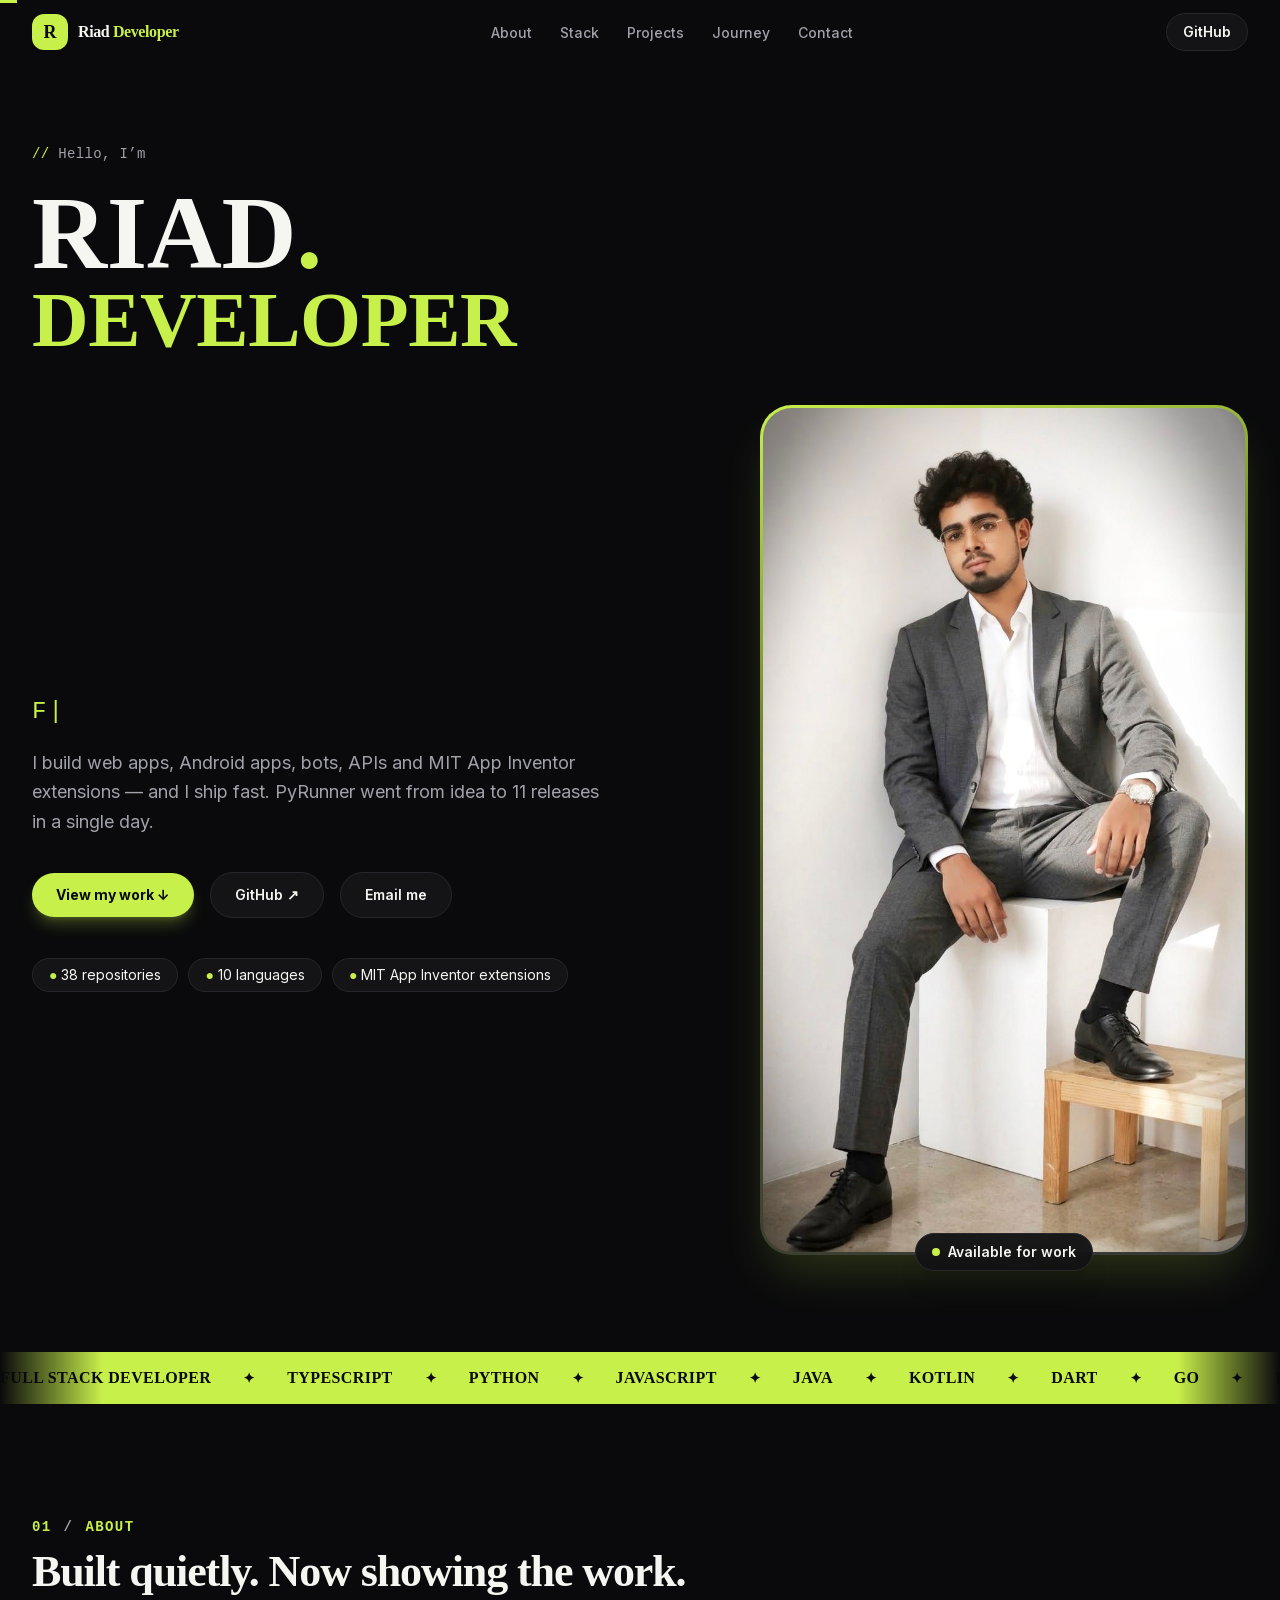
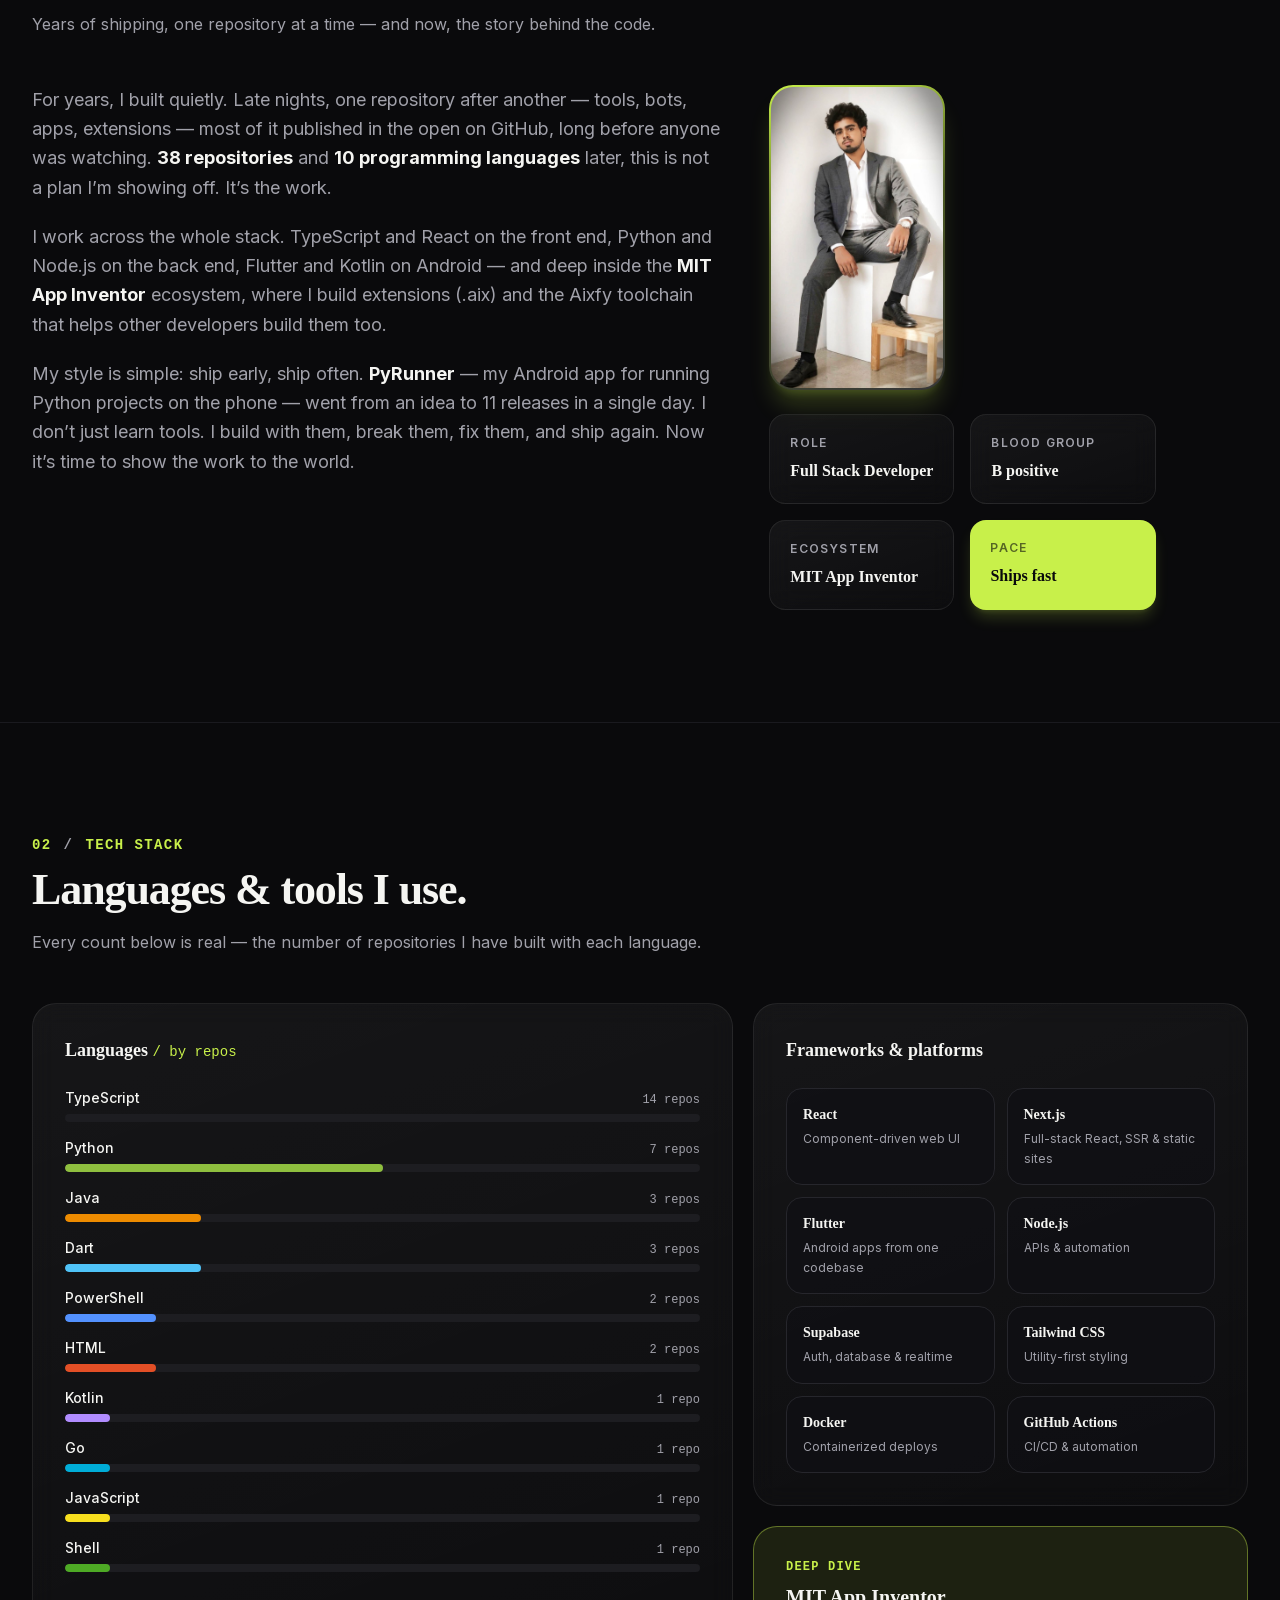
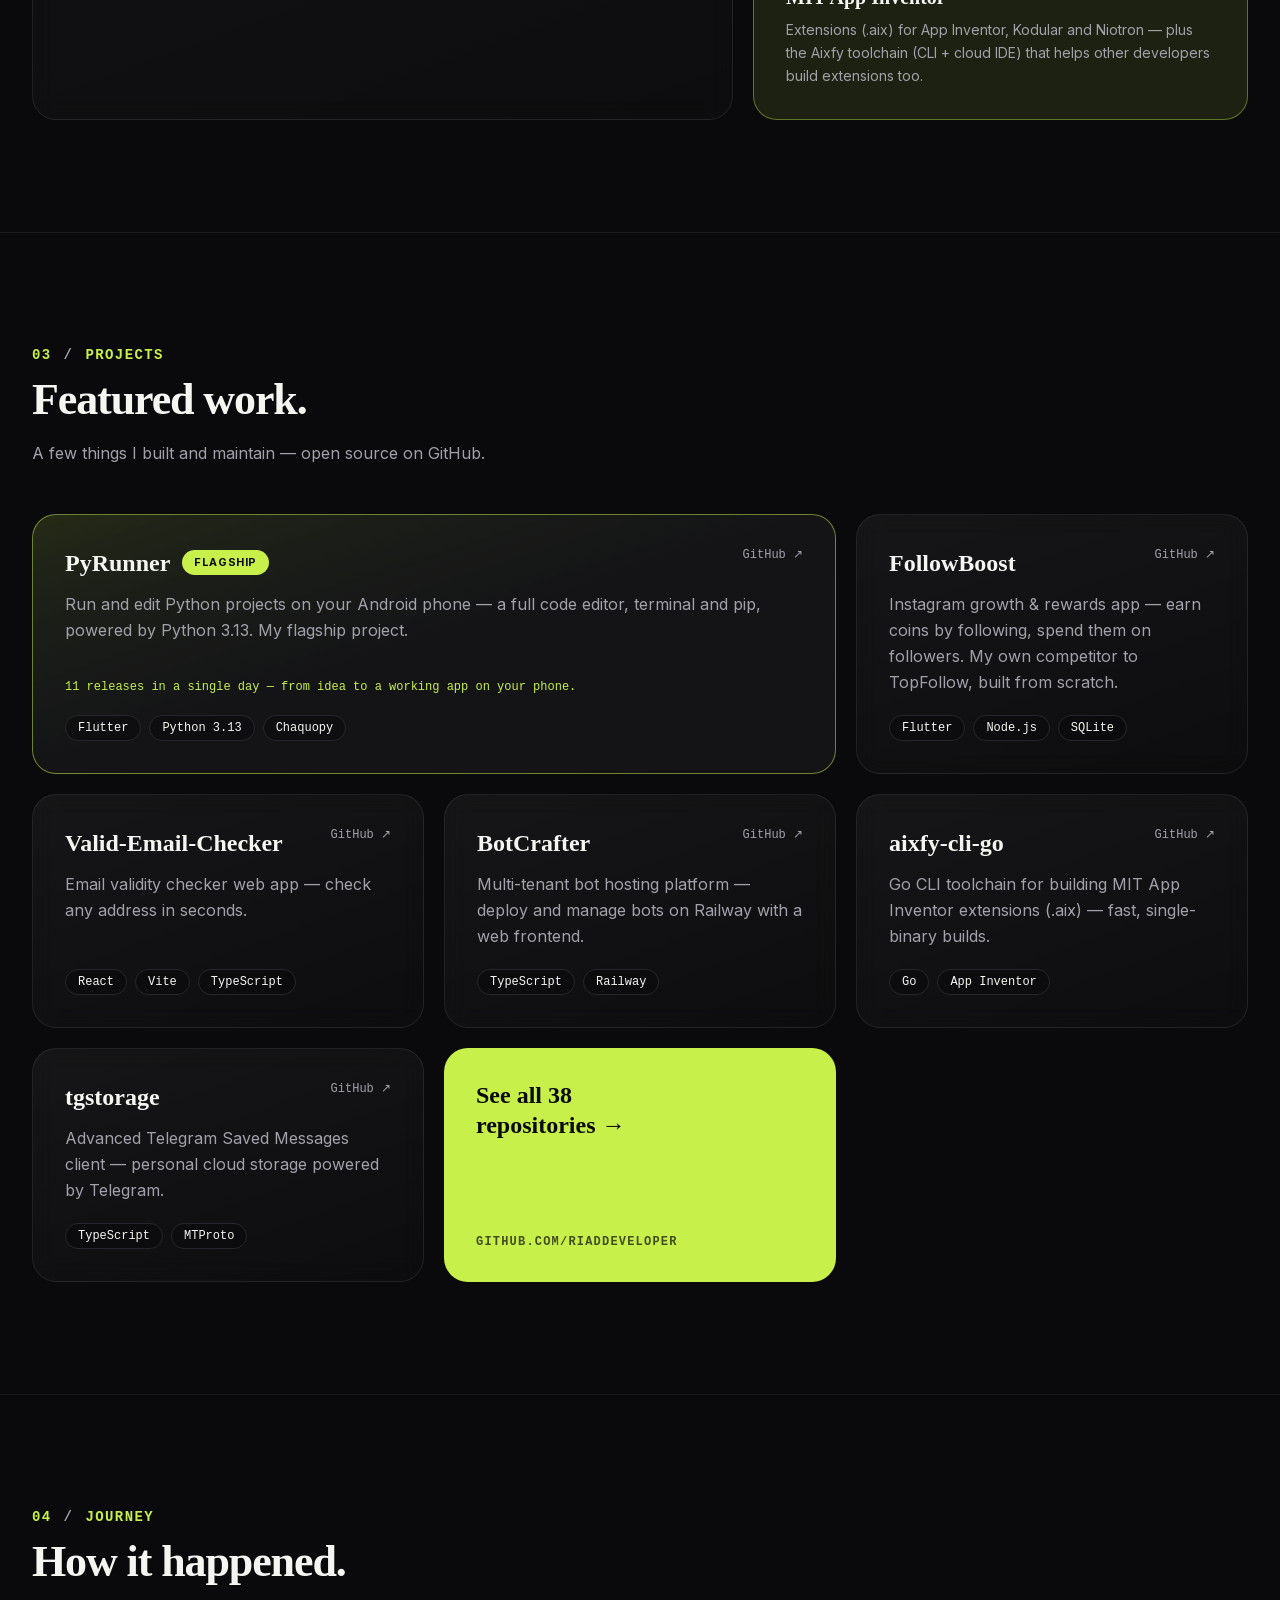
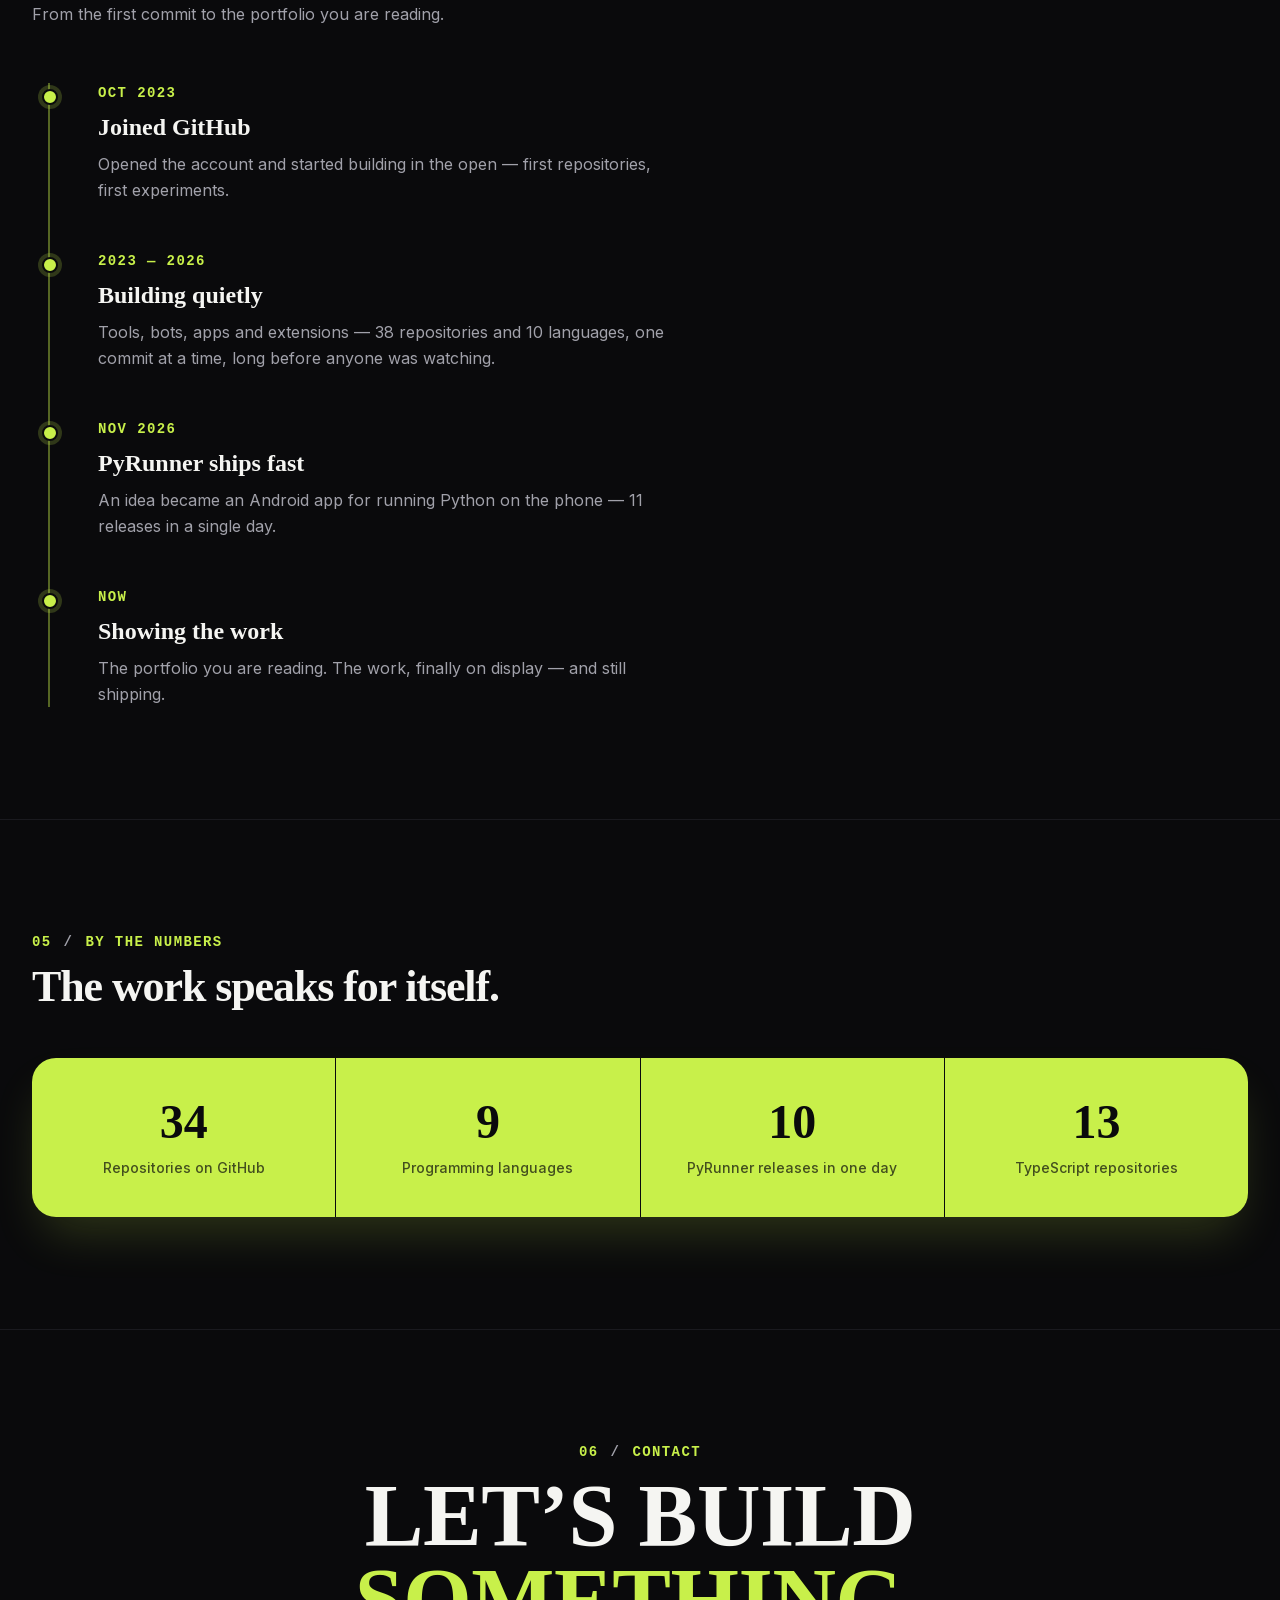
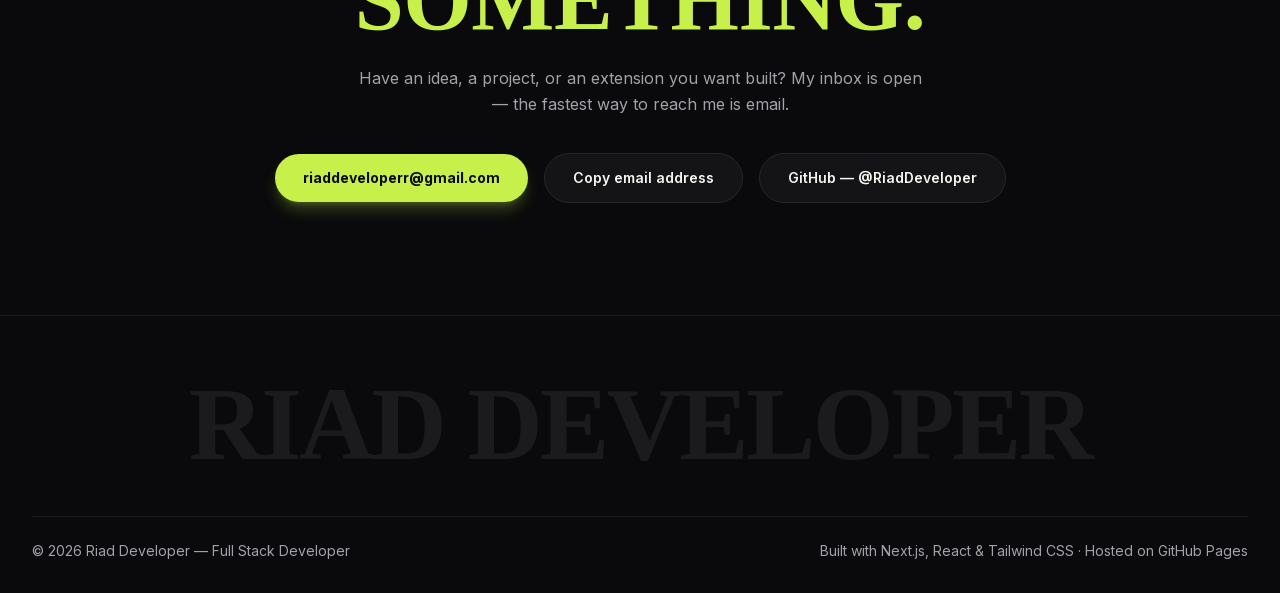
==== commit 62f2681d: "Fix hero name clipping at desktop — name now full-width The lime DEVELOPER line was wider than its 7" ====
--- a/index.html
+++ b/index.html
@@ -1 +1 @@
-<!DOCTYPE html><html lang="en" class="scroll-smooth"><head><meta charSet="utf-8"/><meta name="viewport" content="width=device-width, initial-scale=1"/><link rel="preload" href="/_next/static/media/07c7676b89ed2778-s.p.2bn3s6zvc0dyp.woff2" as="font" crossorigin="" type="font/woff2"/><link rel="preload" href="/_next/static/media/2b81eeca71e9850c-s.p.3vm0tq4e-zz_5.woff2" as="font" crossorigin="" type="font/woff2"/><link rel="preload" as="image" href="/riad-developer.jpg"/><link rel="stylesheet" href="/_next/static/chunks/0y48wldxxfczv.css" data-precedence="next"/><link rel="preload" as="script" fetchPriority="low" href="/_next/static/chunks/0j1we3cwg31qe.js"/><script src="/_next/static/chunks/1cuyxw6v18rxx.js" async=""></script><script src="/_next/static/chunks/2olo2e9e-_esu.js" async=""></script><script src="/_next/static/chunks/turbopack-2u1d16houkiyo.js" async=""></script><script src="/_next/static/chunks/1ua2kfq9s-me6.js" async=""></script><script src="/_next/static/chunks/0jjiixd1gcpii.js" async=""></script><title>Riad Developer — Full Stack Developer</title><meta name="description" content="Riad Developer is a full stack developer building web apps, Android apps, bots, APIs and MIT App Inventor extensions. 38 repositories across 10 programming languages — TypeScript, Python, JavaScript, Java, Kotlin, Dart and more. His Android app PyRunner went from idea to 11 releases in a single day."/><link rel="author" href="https://riaddeveloper.is-a-good.dev"/><meta name="author" content="Riad Developer"/><meta name="keywords" content="Riad Developer,RiadDeveloper,Full Stack Developer,MIT App Inventor,PyRunner,TypeScript,Python,Flutter,Next.js,React,Android developer,portfolio"/><meta name="creator" content="Riad Developer"/><meta name="publisher" content="Riad Developer"/><meta name="robots" content="index, follow"/><meta name="googlebot" content="index, follow, max-video-preview:-1, max-image-preview:large, max-snippet:-1"/><link rel="canonical" href="https://riaddeveloper.is-a-good.dev"/><meta property="og:title" content="Riad Developer — Full Stack Developer"/><meta property="og:description" content="Riad Developer is a full stack developer building web apps, Android apps, bots, APIs and MIT App Inventor extensions. 38 repositories across 10 programming languages — TypeScript, Python, JavaScript, Java, Kotlin, Dart and more. His Android app PyRunner went from idea to 11 releases in a single day."/><meta property="og:url" content="https://riaddeveloper.is-a-good.dev"/><meta property="og:site_name" content="Riad Developer"/><meta property="og:locale" content="en_US"/><meta property="og:image" content="https://riaddeveloper.is-a-good.dev/opengraph-image.png"/><meta property="og:image:width" content="1200"/><meta property="og:image:height" content="630"/><meta property="og:image:alt" content="Riad Developer — Full Stack Developer"/><meta property="og:type" content="website"/><meta name="twitter:card" content="summary_large_image"/><meta name="twitter:title" content="Riad Developer — Full Stack Developer"/><meta name="twitter:description" content="Riad Developer is a full stack developer building web apps, Android apps, bots, APIs and MIT App Inventor extensions. 38 repositories across 10 programming languages — TypeScript, Python, JavaScript, Java, Kotlin, Dart and more. His Android app PyRunner went from idea to 11 releases in a single day."/><meta name="twitter:image" content="https://riaddeveloper.is-a-good.dev/opengraph-image.png"/><link rel="icon" href="/icon.svg?icon.22h28qku3hwwm.svg" sizes="any" type="image/svg+xml"/><meta name="next-size-adjust" content=""/><script src="/_next/static/chunks/0cz1d0mv5g_q7.js" noModule=""></script></head><body class="OdfJ-W_variable vkatEq_variable bg-ink font-sans text-paper antialiased"><div hidden=""><!--$--><!--/$--></div><script type="application/ld+json">{"@context":"https://schema.org","@type":"Person","name":"Riad Developer","alternateName":"RiadDeveloper","jobTitle":"Full Stack Developer","description":"Full stack developer building web apps, Android apps, bots, APIs and MIT App Inventor extensions. Known for shipping fast — PyRunner, his Android app for running Python projects on the phone, went from idea to 11 releases in a single day.","url":"https://riaddeveloper.is-a-good.dev/","image":"https://riaddeveloper.is-a-good.dev/riad-developer.jpg","email":"mailto:riaddeveloperr@gmail.com","sameAs":["https://github.com/RiadDeveloper","https://riaddeveloper.is-a-good.dev"],"knowsAbout":["TypeScript","Python","JavaScript","Java","Kotlin","Dart","Go","Rust","C#","PHP","React","Next.js","Flutter","Node.js","Supabase","Tailwind CSS","Docker","GitHub Actions","MIT App Inventor","Android development","Web development","API development"]}</script><div id="top" class="relative min-h-screen bg-ink"><div aria-hidden="true" class="fixed inset-x-0 top-0 z-[70] h-[3px] origin-left bg-accent" style="transform:scaleX(0)"></div><header class="fixed inset-x-0 top-0 z-50 border-b transition-colors border-transparent bg-transparent" style="opacity:0;transform:translateY(-60px)"><nav class="mx-auto flex h-16 max-w-7xl items-center justify-between px-5 sm:px-8" aria-label="Main navigation"><a href="#top" class="flex items-center gap-2.5" aria-label="Riad Developer — home"><span class="flex h-9 w-9 items-center justify-center rounded-xl bg-accent font-display text-lg font-bold text-ink">R</span><span class="font-display text-base font-bold tracking-tight text-paper">Riad <span class="text-accent">Developer</span></span></a><ul class="hidden items-center gap-7 md:flex"><li><a href="#about" class="text-sm font-medium text-muted transition-colors hover:text-accent">About</a></li><li><a href="#stack" class="text-sm font-medium text-muted transition-colors hover:text-accent">Stack</a></li><li><a href="#projects" class="text-sm font-medium text-muted transition-colors hover:text-accent">Projects</a></li><li><a href="#journey" class="text-sm font-medium text-muted transition-colors hover:text-accent">Journey</a></li><li><a href="#contact" class="text-sm font-medium text-muted transition-colors hover:text-accent">Contact</a></li></ul><div class="flex items-center gap-3"><a href="https://github.com/RiadDeveloper" target="_blank" rel="noopener noreferrer" class="hidden rounded-full border border-line bg-panel px-4 py-2 text-sm font-semibold text-paper transition-all hover:border-accent/60 hover:text-accent sm:block">GitHub</a><button type="button" aria-expanded="false" aria-controls="mobile-menu" aria-label="Open menu" class="flex h-10 w-10 items-center justify-center rounded-xl border border-line bg-panel text-paper transition-colors hover:border-accent/60 md:hidden"><span class="relative block h-4 w-5"><span class="absolute left-0 top-0 h-0.5 w-5 bg-current transition-transform duration-300 "></span><span class="absolute left-0 top-[7px] h-0.5 w-5 bg-current transition-opacity duration-300 "></span><span class="absolute left-0 top-[14px] h-0.5 w-5 bg-current transition-transform duration-300 "></span></span></button></div></nav></header><main><section class="relative overflow-hidden pt-28 pb-20 sm:pt-36 lg:pb-24" aria-label="Introduction"><div class="relative mx-auto grid max-w-7xl items-center gap-12 px-5 sm:px-8 lg:grid-cols-12 lg:gap-8"><div class="lg:col-span-7"><p class="mb-5 font-mono text-sm font-medium tracking-wide text-muted" style="opacity:0;transform:translateY(20px)"><span class="text-accent">//</span> Hello, I’m</p><h1 class="font-display leading-[0.95] font-extrabold tracking-tight" style="opacity:0;transform:translateY(24px)"><span class="block text-[clamp(3rem,11vw,6.5rem)] text-paper">RIAD<span class="text-accent">.</span></span><span class="block text-[clamp(2.3rem,8.5vw,4.9rem)] text-accent">DEVELOPER</span></h1><p class="mt-7 min-h-8 font-mono text-base text-paper sm:text-xl lg:text-2xl" style="opacity:0;transform:translateY(24px)"><span class="typing-caret text-accent" aria-label="Full Stack Developer"></span></p><p class="mt-5 max-w-xl text-base leading-relaxed text-muted sm:text-lg" style="opacity:0;transform:translateY(24px)">I build web apps, Android apps, bots, APIs and MIT App Inventor extensions — and I ship fast. PyRunner went from idea to 11 releases in a single day.</p><div class="mt-9 flex flex-wrap items-center gap-3 sm:gap-4" style="opacity:0;transform:translateY(24px)"><div style="transform:none"><a href="#projects" class="inline-block rounded-full bg-accent px-6 py-3 text-sm font-bold text-ink shadow-lg shadow-accent/25 transition-transform hover:scale-[1.03]">View my work ↓</a></div><div style="transform:none"><a href="https://github.com/RiadDeveloper" target="_blank" rel="noopener noreferrer" class="inline-block rounded-full border border-line bg-panel px-6 py-3 text-sm font-semibold text-paper transition-colors hover:border-accent/60 hover:text-accent">GitHub ↗</a></div><div style="transform:none"><a href="mailto:riaddeveloperr@gmail.com" class="inline-block rounded-full border border-line bg-panel px-6 py-3 text-sm font-semibold text-paper transition-colors hover:border-accent/60 hover:text-accent">Email me</a></div></div><div class="mt-10 flex flex-wrap gap-2.5" style="opacity:0"><span class="rounded-full border border-line bg-panel px-4 py-1.5 text-sm text-paper"><span class="text-accent">●</span> 38 repositories</span><span class="rounded-full border border-line bg-panel px-4 py-1.5 text-sm text-paper"><span class="text-accent">●</span> 10 languages</span><span class="rounded-full border border-line bg-panel px-4 py-1.5 text-sm text-paper"><span class="text-accent">●</span> MIT App Inventor extensions</span></div></div><div class="relative mx-auto w-full max-w-[300px] sm:max-w-[340px] lg:col-span-5 lg:max-w-none" style="opacity:0;transform:translateY(32px) scale(0.97)"><div class="ring-lime relative rounded-[2rem] p-[3px] shadow-2xl shadow-accent/20"><img src="/riad-developer.jpg" alt="Portrait of Riad Developer, a full stack developer, in a grey suit" width="784" height="1372" class="block h-auto w-full rounded-[calc(2rem-3px)] object-cover" loading="eager"/></div><div class="absolute -bottom-4 left-1/2 flex -translate-x-1/2 items-center gap-2 rounded-full border border-line bg-ink-2/95 px-4 py-2 whitespace-nowrap shadow-xl backdrop-blur-md"><span class="animate-pulse-dot h-2 w-2 rounded-full bg-accent" aria-hidden="true"></span><span class="text-xs font-semibold text-paper sm:text-sm">Available for work</span></div></div></div></section><div class="marquee-mask relative overflow-hidden border-y border-ink bg-accent py-3.5" aria-hidden="true"><div class="animate-marquee flex w-max items-center gap-8"><span class="flex items-center gap-8"><span class="font-display text-base font-bold tracking-wide whitespace-nowrap text-ink uppercase">Full Stack Developer</span><span class="text-sm font-bold text-ink">✦</span></span><span class="flex items-center gap-8"><span class="font-display text-base font-bold tracking-wide whitespace-nowrap text-ink uppercase">TypeScript</span><span class="text-sm font-bold text-ink">✦</span></span><span class="flex items-center gap-8"><span class="font-display text-base font-bold tracking-wide whitespace-nowrap text-ink uppercase">Python</span><span class="text-sm font-bold text-ink">✦</span></span><span class="flex items-center gap-8"><span class="font-display text-base font-bold tracking-wide whitespace-nowrap text-ink uppercase">JavaScript</span><span class="text-sm font-bold text-ink">✦</span></span><span class="flex items-center gap-8"><span class="font-display text-base font-bold tracking-wide whitespace-nowrap text-ink uppercase">Java</span><span class="text-sm font-bold text-ink">✦</span></span><span class="flex items-center gap-8"><span class="font-display text-base font-bold tracking-wide whitespace-nowrap text-ink uppercase">Kotlin</span><span class="text-sm font-bold text-ink">✦</span></span><span class="flex items-center gap-8"><span class="font-display text-base font-bold tracking-wide whitespace-nowrap text-ink uppercase">Dart</span><span class="text-sm font-bold text-ink">✦</span></span><span class="flex items-center gap-8"><span class="font-display text-base font-bold tracking-wide whitespace-nowrap text-ink uppercase">Go</span><span class="text-sm font-bold text-ink">✦</span></span><span class="flex items-center gap-8"><span class="font-display text-base font-bold tracking-wide whitespace-nowrap text-ink uppercase">Rust</span><span class="text-sm font-bold text-ink">✦</span></span><span class="flex items-center gap-8"><span class="font-display text-base font-bold tracking-wide whitespace-nowrap text-ink uppercase">React</span><span class="text-sm font-bold text-ink">✦</span></span><span class="flex items-center gap-8"><span class="font-display text-base font-bold tracking-wide whitespace-nowrap text-ink uppercase">Next.js</span><span class="text-sm font-bold text-ink">✦</span></span><span class="flex items-center gap-8"><span class="font-display text-base font-bold tracking-wide whitespace-nowrap text-ink uppercase">Flutter</span><span class="text-sm font-bold text-ink">✦</span></span><span class="flex items-center gap-8"><span class="font-display text-base font-bold tracking-wide whitespace-nowrap text-ink uppercase">Node.js</span><span class="text-sm font-bold text-ink">✦</span></span><span class="flex items-center gap-8"><span class="font-display text-base font-bold tracking-wide whitespace-nowrap text-ink uppercase">Supabase</span><span class="text-sm font-bold text-ink">✦</span></span><span class="flex items-center gap-8"><span class="font-display text-base font-bold tracking-wide whitespace-nowrap text-ink uppercase">Tailwind CSS</span><span class="text-sm font-bold text-ink">✦</span></span><span class="flex items-center gap-8"><span class="font-display text-base font-bold tracking-wide whitespace-nowrap text-ink uppercase">Docker</span><span class="text-sm font-bold text-ink">✦</span></span><span class="flex items-center gap-8"><span class="font-display text-base font-bold tracking-wide whitespace-nowrap text-ink uppercase">GitHub Actions</span><span class="text-sm font-bold text-ink">✦</span></span><span class="flex items-center gap-8"><span class="font-display text-base font-bold tracking-wide whitespace-nowrap text-ink uppercase">MIT App Inventor</span><span class="text-sm font-bold text-ink">✦</span></span><span class="flex items-center gap-8"><span class="font-display text-base font-bold tracking-wide whitespace-nowrap text-ink uppercase">Full Stack Developer</span><span class="text-sm font-bold text-ink">✦</span></span><span class="flex items-center gap-8"><span class="font-display text-base font-bold tracking-wide whitespace-nowrap text-ink uppercase">TypeScript</span><span class="text-sm font-bold text-ink">✦</span></span><span class="flex items-center gap-8"><span class="font-display text-base font-bold tracking-wide whitespace-nowrap text-ink uppercase">Python</span><span class="text-sm font-bold text-ink">✦</span></span><span class="flex items-center gap-8"><span class="font-display text-base font-bold tracking-wide whitespace-nowrap text-ink uppercase">JavaScript</span><span class="text-sm font-bold text-ink">✦</span></span><span class="flex items-center gap-8"><span class="font-display text-base font-bold tracking-wide whitespace-nowrap text-ink uppercase">Java</span><span class="text-sm font-bold text-ink">✦</span></span><span class="flex items-center gap-8"><span class="font-display text-base font-bold tracking-wide whitespace-nowrap text-ink uppercase">Kotlin</span><span class="text-sm font-bold text-ink">✦</span></span><span class="flex items-center gap-8"><span class="font-display text-base font-bold tracking-wide whitespace-nowrap text-ink uppercase">Dart</span><span class="text-sm font-bold text-ink">✦</span></span><span class="flex items-center gap-8"><span class="font-display text-base font-bold tracking-wide whitespace-nowrap text-ink uppercase">Go</span><span class="text-sm font-bold text-ink">✦</span></span><span class="flex items-center gap-8"><span class="font-display text-base font-bold tracking-wide whitespace-nowrap text-ink uppercase">Rust</span><span class="text-sm font-bold text-ink">✦</span></span><span class="flex items-center gap-8"><span class="font-display text-base font-bold tracking-wide whitespace-nowrap text-ink uppercase">React</span><span class="text-sm font-bold text-ink">✦</span></span><span class="flex items-center gap-8"><span class="font-display text-base font-bold tracking-wide whitespace-nowrap text-ink uppercase">Next.js</span><span class="text-sm font-bold text-ink">✦</span></span><span class="flex items-center gap-8"><span class="font-display text-base font-bold tracking-wide whitespace-nowrap text-ink uppercase">Flutter</span><span class="text-sm font-bold text-ink">✦</span></span><span class="flex items-center gap-8"><span class="font-display text-base font-bold tracking-wide whitespace-nowrap text-ink uppercase">Node.js</span><span class="text-sm font-bold text-ink">✦</span></span><span class="flex items-center gap-8"><span class="font-display text-base font-bold tracking-wide whitespace-nowrap text-ink uppercase">Supabase</span><span class="text-sm font-bold text-ink">✦</span></span><span class="flex items-center gap-8"><span class="font-display text-base font-bold tracking-wide whitespace-nowrap text-ink uppercase">Tailwind CSS</span><span class="text-sm font-bold text-ink">✦</span></span><span class="flex items-center gap-8"><span class="font-display text-base font-bold tracking-wide whitespace-nowrap text-ink uppercase">Docker</span><span class="text-sm font-bold text-ink">✦</span></span><span class="flex items-center gap-8"><span class="font-display text-base font-bold tracking-wide whitespace-nowrap text-ink uppercase">GitHub Actions</span><span class="text-sm font-bold text-ink">✦</span></span><span class="flex items-center gap-8"><span class="font-display text-base font-bold tracking-wide whitespace-nowrap text-ink uppercase">MIT App Inventor</span><span class="text-sm font-bold text-ink">✦</span></span></div></div><section id="about" aria-labelledby="about-heading" class="scroll-mt-24 py-20 sm:py-28"><div class="mx-auto max-w-7xl px-5 sm:px-8"><div style="opacity:0;transform:translateY(28px)"><p class="mb-3 flex items-baseline gap-3 font-mono text-sm font-semibold tracking-widest uppercase"><span class="text-accent">01</span><span class="text-muted">/</span><span class="text-accent">About</span></p><h2 class="max-w-3xl font-display text-3xl leading-[1.05] font-bold tracking-tight text-paper sm:text-4xl lg:text-[2.75rem]">Built quietly. Now showing the work.</h2><p class="mt-4 max-w-2xl text-base leading-relaxed text-muted">Years of shipping, one repository at a time — and now, the story behind the code.</p></div><div class="mt-12 grid gap-10 lg:grid-cols-12 lg:gap-12"><div class="lg:col-span-7" style="opacity:0;transform:translateY(28px)"><div class="space-y-5 text-base leading-relaxed text-muted sm:text-lg sm:leading-relaxed"><p>For years, I built quietly. Late nights, one repository after another — tools, bots, apps, extensions — most of it published in the open on GitHub, long before anyone was watching.<!-- --> <strong class="text-paper">38 repositories</strong> <!-- -->and <strong class="text-paper">10 programming languages</strong> <!-- -->later, this is not a plan I’m showing off. It’s the work.</p><p>I work across the whole stack. TypeScript and React on the front end, Python and Node.js on the back end, Flutter and Kotlin on Android — and deep inside the<!-- --> <strong class="text-paper">MIT App Inventor</strong> <!-- -->ecosystem, where I build extensions (.aix) and the Aixfy toolchain that helps other developers build them too.</p><p>My style is simple: ship early, ship often.<!-- --> <strong class="text-paper">PyRunner</strong> — my Android app for running Python projects on the phone — went from an idea to 11 releases in a single day. I don’t just learn tools. I build with them, break them, fix them, and ship again. Now it’s time to show the work to the world.</p></div></div><div class="lg:col-span-5" style="opacity:0;transform:translateY(28px)"><div class="flex flex-col gap-6 sm:flex-row sm:items-start lg:flex-col"><div class="relative shrink-0"><div class="ring-lime w-36 rounded-3xl p-[2px] shadow-xl shadow-accent/20 sm:w-44"><img src="/riad-developer.jpg" alt="Riad Developer, full stack developer" width="784" height="1372" loading="lazy" class="block h-auto w-full rounded-[calc(1.5rem-2px)] object-cover"/></div></div><dl class="grid flex-1 grid-cols-2 gap-4"><div class="rounded-2xl p-5 transition-colors glass hover:border-accent/40"><dt class="text-xs font-semibold tracking-widest uppercase text-muted">Role</dt><dd class="mt-2 font-display text-base font-bold text-paper">Full Stack Developer</dd></div><div class="rounded-2xl p-5 transition-colors glass hover:border-accent/40"><dt class="text-xs font-semibold tracking-widest uppercase text-muted">Blood group</dt><dd class="mt-2 font-display text-base font-bold text-paper">B positive</dd></div><div class="rounded-2xl p-5 transition-colors glass hover:border-accent/40"><dt class="text-xs font-semibold tracking-widest uppercase text-muted">Ecosystem</dt><dd class="mt-2 font-display text-base font-bold text-paper">MIT App Inventor</dd></div><div class="rounded-2xl p-5 transition-colors bg-accent text-ink shadow-lg shadow-accent/20"><dt class="text-xs font-semibold tracking-widest uppercase text-ink/60">Pace</dt><dd class="mt-2 font-display text-base font-bold text-ink">Ships fast</dd></div></dl></div></div></div></div></section><section id="stack" aria-labelledby="stack-heading" class="scroll-mt-24 border-t border-line/60 py-20 sm:py-28"><div class="mx-auto max-w-7xl px-5 sm:px-8"><div style="opacity:0;transform:translateY(28px)"><p class="mb-3 flex items-baseline gap-3 font-mono text-sm font-semibold tracking-widest uppercase"><span class="text-accent">02</span><span class="text-muted">/</span><span class="text-accent">Tech Stack</span></p><h2 class="max-w-3xl font-display text-3xl leading-[1.05] font-bold tracking-tight text-paper sm:text-4xl lg:text-[2.75rem]">Languages &amp; tools I use.</h2><p class="mt-4 max-w-2xl text-base leading-relaxed text-muted">Every count below is real — the number of repositories I have built with each language.</p></div><div class="mt-12 grid gap-5 lg:grid-cols-12"><div class="lg:col-span-7" style="opacity:0;transform:translateY(28px)"><div class="glass h-full rounded-3xl p-6 sm:p-8"><h3 class="mb-6 font-display text-lg font-bold text-paper">Languages <span class="font-mono text-sm font-normal text-accent">/ by repos</span></h3><ul class="space-y-4"><li><div class="mb-1.5 flex items-baseline justify-between text-sm"><span class="font-medium text-paper">TypeScript</span><span class="font-mono text-xs text-muted">14<!-- --> <!-- -->repos</span></div><div class="h-2 overflow-hidden rounded-full bg-panel-2"><div class="h-full rounded-full" style="background-color:#C8F04A;width:0px"></div></div></li><li><div class="mb-1.5 flex items-baseline justify-between text-sm"><span class="font-medium text-paper">Python</span><span class="font-mono text-xs text-muted">7<!-- --> <!-- -->repos</span></div><div class="h-2 overflow-hidden rounded-full bg-panel-2"><div class="h-full rounded-full" style="background-color:#8FBF3F;width:0px"></div></div></li><li><div class="mb-1.5 flex items-baseline justify-between text-sm"><span class="font-medium text-paper">Java</span><span class="font-mono text-xs text-muted">3<!-- --> <!-- -->repos</span></div><div class="h-2 overflow-hidden rounded-full bg-panel-2"><div class="h-full rounded-full" style="background-color:#ED8B00;width:0px"></div></div></li><li><div class="mb-1.5 flex items-baseline justify-between text-sm"><span class="font-medium text-paper">Dart</span><span class="font-mono text-xs text-muted">3<!-- --> <!-- -->repos</span></div><div class="h-2 overflow-hidden rounded-full bg-panel-2"><div class="h-full rounded-full" style="background-color:#4FC3F7;width:0px"></div></div></li><li><div class="mb-1.5 flex items-baseline justify-between text-sm"><span class="font-medium text-paper">PowerShell</span><span class="font-mono text-xs text-muted">2<!-- --> <!-- -->repos</span></div><div class="h-2 overflow-hidden rounded-full bg-panel-2"><div class="h-full rounded-full" style="background-color:#5391FE;width:0px"></div></div></li><li><div class="mb-1.5 flex items-baseline justify-between text-sm"><span class="font-medium text-paper">HTML</span><span class="font-mono text-xs text-muted">2<!-- --> <!-- -->repos</span></div><div class="h-2 overflow-hidden rounded-full bg-panel-2"><div class="h-full rounded-full" style="background-color:#E34F26;width:0px"></div></div></li><li><div class="mb-1.5 flex items-baseline justify-between text-sm"><span class="font-medium text-paper">Kotlin</span><span class="font-mono text-xs text-muted">1<!-- --> <!-- -->repo</span></div><div class="h-2 overflow-hidden rounded-full bg-panel-2"><div class="h-full rounded-full" style="background-color:#B18CFF;width:0px"></div></div></li><li><div class="mb-1.5 flex items-baseline justify-between text-sm"><span class="font-medium text-paper">Go</span><span class="font-mono text-xs text-muted">1<!-- --> <!-- -->repo</span></div><div class="h-2 overflow-hidden rounded-full bg-panel-2"><div class="h-full rounded-full" style="background-color:#00ADD8;width:0px"></div></div></li><li><div class="mb-1.5 flex items-baseline justify-between text-sm"><span class="font-medium text-paper">JavaScript</span><span class="font-mono text-xs text-muted">1<!-- --> <!-- -->repo</span></div><div class="h-2 overflow-hidden rounded-full bg-panel-2"><div class="h-full rounded-full" style="background-color:#F7DF1E;width:0px"></div></div></li><li><div class="mb-1.5 flex items-baseline justify-between text-sm"><span class="font-medium text-paper">Shell</span><span class="font-mono text-xs text-muted">1<!-- --> <!-- -->repo</span></div><div class="h-2 overflow-hidden rounded-full bg-panel-2"><div class="h-full rounded-full" style="background-color:#4EAA25;width:0px"></div></div></li></ul></div></div><div class="lg:col-span-5" style="opacity:0;transform:translateY(28px)"><div class="flex h-full flex-col gap-5"><div class="glass rounded-3xl p-6 sm:p-8"><h3 class="mb-6 font-display text-lg font-bold text-paper">Frameworks &amp; platforms</h3><ul class="grid grid-cols-2 gap-3"><li class="rounded-2xl border border-line bg-ink-2/70 p-4 transition-all hover:-translate-y-0.5 hover:border-accent/50"><p class="font-display text-sm font-bold text-paper">React</p><p class="mt-1 text-xs leading-relaxed text-muted">Component-driven web UI</p></li><li class="rounded-2xl border border-line bg-ink-2/70 p-4 transition-all hover:-translate-y-0.5 hover:border-accent/50"><p class="font-display text-sm font-bold text-paper">Next.js</p><p class="mt-1 text-xs leading-relaxed text-muted">Full-stack React, SSR &amp; static sites</p></li><li class="rounded-2xl border border-line bg-ink-2/70 p-4 transition-all hover:-translate-y-0.5 hover:border-accent/50"><p class="font-display text-sm font-bold text-paper">Flutter</p><p class="mt-1 text-xs leading-relaxed text-muted">Android apps from one codebase</p></li><li class="rounded-2xl border border-line bg-ink-2/70 p-4 transition-all hover:-translate-y-0.5 hover:border-accent/50"><p class="font-display text-sm font-bold text-paper">Node.js</p><p class="mt-1 text-xs leading-relaxed text-muted">APIs &amp; automation</p></li><li class="rounded-2xl border border-line bg-ink-2/70 p-4 transition-all hover:-translate-y-0.5 hover:border-accent/50"><p class="font-display text-sm font-bold text-paper">Supabase</p><p class="mt-1 text-xs leading-relaxed text-muted">Auth, database &amp; realtime</p></li><li class="rounded-2xl border border-line bg-ink-2/70 p-4 transition-all hover:-translate-y-0.5 hover:border-accent/50"><p class="font-display text-sm font-bold text-paper">Tailwind CSS</p><p class="mt-1 text-xs leading-relaxed text-muted">Utility-first styling</p></li><li class="rounded-2xl border border-line bg-ink-2/70 p-4 transition-all hover:-translate-y-0.5 hover:border-accent/50"><p class="font-display text-sm font-bold text-paper">Docker</p><p class="mt-1 text-xs leading-relaxed text-muted">Containerized deploys</p></li><li class="rounded-2xl border border-line bg-ink-2/70 p-4 transition-all hover:-translate-y-0.5 hover:border-accent/50"><p class="font-display text-sm font-bold text-paper">GitHub Actions</p><p class="mt-1 text-xs leading-relaxed text-muted">CI/CD &amp; automation</p></li></ul></div><div class="rounded-3xl border border-accent/40 bg-accent/10 p-6 sm:p-8"><p class="font-mono text-xs font-semibold tracking-widest text-accent uppercase">Deep dive</p><h3 class="mt-2 font-display text-xl font-bold text-paper">MIT App Inventor</h3><p class="mt-2 text-sm leading-relaxed text-muted">Extensions (.aix) for App Inventor, Kodular and Niotron — plus the Aixfy toolchain (CLI + cloud IDE) that helps other developers build extensions too.</p></div></div></div></div></div></section><section id="projects" aria-labelledby="projects-heading" class="scroll-mt-24 border-t border-line/60 py-20 sm:py-28"><div class="mx-auto max-w-7xl px-5 sm:px-8"><div style="opacity:0;transform:translateY(28px)"><p class="mb-3 flex items-baseline gap-3 font-mono text-sm font-semibold tracking-widest uppercase"><span class="text-accent">03</span><span class="text-muted">/</span><span class="text-accent">Projects</span></p><h2 class="max-w-3xl font-display text-3xl leading-[1.05] font-bold tracking-tight text-paper sm:text-4xl lg:text-[2.75rem]">Featured work.</h2><p class="mt-4 max-w-2xl text-base leading-relaxed text-muted">A few things I built and maintain — open source on GitHub.</p></div><div class="mt-12 grid gap-5 md:grid-cols-2 lg:grid-cols-3"><div class="md:col-span-2 lg:col-span-2" style="opacity:0;transform:translateY(28px)"><a href="https://github.com/RiadDeveloper/PyRunner" target="_blank" rel="noopener noreferrer" class="group flex h-full flex-col rounded-3xl border p-6 sm:p-8 border-accent/50 bg-gradient-to-br from-accent/15 via-panel to-panel transition-colors hover:border-accent/60" aria-label="PyRunner on GitHub"><div class="flex items-start justify-between gap-4"><div class="flex flex-wrap items-center gap-3"><h3 class="font-display text-xl font-bold text-paper group-hover:text-accent sm:text-2xl">PyRunner</h3><span class="rounded-full bg-accent px-3 py-1 text-[11px] font-bold tracking-wider text-ink uppercase">Flagship</span></div><span class="shrink-0 font-mono text-xs text-muted transition-colors group-hover:text-accent">GitHub ↗</span></div><p class="mt-3 flex-1 text-sm leading-relaxed text-muted sm:text-base">Run and edit Python projects on your Android phone — a full code editor, terminal and pip, powered by Python 3.13. My flagship project.</p><p class="mt-4 font-mono text-xs text-accent">11 releases in a single day — from idea to a working app on your phone.</p><ul class="mt-5 flex flex-wrap gap-2"><li class="rounded-full border border-line bg-ink/60 px-3 py-1 font-mono text-xs text-paper">Flutter</li><li class="rounded-full border border-line bg-ink/60 px-3 py-1 font-mono text-xs text-paper">Python 3.13</li><li class="rounded-full border border-line bg-ink/60 px-3 py-1 font-mono text-xs text-paper">Chaquopy</li></ul></a></div><div class="" style="opacity:0;transform:translateY(28px)"><a href="https://github.com/RiadDeveloper/FollowBoost" target="_blank" rel="noopener noreferrer" class="group flex h-full flex-col rounded-3xl border p-6 sm:p-8 glass transition-colors hover:border-accent/60" aria-label="FollowBoost on GitHub"><div class="flex items-start justify-between gap-4"><div class="flex flex-wrap items-center gap-3"><h3 class="font-display text-xl font-bold text-paper group-hover:text-accent sm:text-2xl">FollowBoost</h3></div><span class="shrink-0 font-mono text-xs text-muted transition-colors group-hover:text-accent">GitHub ↗</span></div><p class="mt-3 flex-1 text-sm leading-relaxed text-muted sm:text-base">Instagram growth &amp; rewards app — earn coins by following, spend them on followers. My own competitor to TopFollow, built from scratch.</p><ul class="mt-5 flex flex-wrap gap-2"><li class="rounded-full border border-line bg-ink/60 px-3 py-1 font-mono text-xs text-paper">Flutter</li><li class="rounded-full border border-line bg-ink/60 px-3 py-1 font-mono text-xs text-paper">Node.js</li><li class="rounded-full border border-line bg-ink/60 px-3 py-1 font-mono text-xs text-paper">SQLite</li></ul></a></div><div class="" style="opacity:0;transform:translateY(28px)"><a href="https://github.com/RiadDeveloper/Valid-Email-Checker" target="_blank" rel="noopener noreferrer" class="group flex h-full flex-col rounded-3xl border p-6 sm:p-8 glass transition-colors hover:border-accent/60" aria-label="Valid-Email-Checker on GitHub"><div class="flex items-start justify-between gap-4"><div class="flex flex-wrap items-center gap-3"><h3 class="font-display text-xl font-bold text-paper group-hover:text-accent sm:text-2xl">Valid-Email-Checker</h3></div><span class="shrink-0 font-mono text-xs text-muted transition-colors group-hover:text-accent">GitHub ↗</span></div><p class="mt-3 flex-1 text-sm leading-relaxed text-muted sm:text-base">Email validity checker web app — check any address in seconds.</p><ul class="mt-5 flex flex-wrap gap-2"><li class="rounded-full border border-line bg-ink/60 px-3 py-1 font-mono text-xs text-paper">React</li><li class="rounded-full border border-line bg-ink/60 px-3 py-1 font-mono text-xs text-paper">Vite</li><li class="rounded-full border border-line bg-ink/60 px-3 py-1 font-mono text-xs text-paper">TypeScript</li></ul></a></div><div class="" style="opacity:0;transform:translateY(28px)"><a href="https://github.com/RiadDeveloper/BotCrafter" target="_blank" rel="noopener noreferrer" class="group flex h-full flex-col rounded-3xl border p-6 sm:p-8 glass transition-colors hover:border-accent/60" aria-label="BotCrafter on GitHub"><div class="flex items-start justify-between gap-4"><div class="flex flex-wrap items-center gap-3"><h3 class="font-display text-xl font-bold text-paper group-hover:text-accent sm:text-2xl">BotCrafter</h3></div><span class="shrink-0 font-mono text-xs text-muted transition-colors group-hover:text-accent">GitHub ↗</span></div><p class="mt-3 flex-1 text-sm leading-relaxed text-muted sm:text-base">Multi-tenant bot hosting platform — deploy and manage bots on Railway with a web frontend.</p><ul class="mt-5 flex flex-wrap gap-2"><li class="rounded-full border border-line bg-ink/60 px-3 py-1 font-mono text-xs text-paper">TypeScript</li><li class="rounded-full border border-line bg-ink/60 px-3 py-1 font-mono text-xs text-paper">Railway</li></ul></a></div><div class="" style="opacity:0;transform:translateY(28px)"><a href="https://github.com/RiadDeveloper/aixfy-cli-go" target="_blank" rel="noopener noreferrer" class="group flex h-full flex-col rounded-3xl border p-6 sm:p-8 glass transition-colors hover:border-accent/60" aria-label="aixfy-cli-go on GitHub"><div class="flex items-start justify-between gap-4"><div class="flex flex-wrap items-center gap-3"><h3 class="font-display text-xl font-bold text-paper group-hover:text-accent sm:text-2xl">aixfy-cli-go</h3></div><span class="shrink-0 font-mono text-xs text-muted transition-colors group-hover:text-accent">GitHub ↗</span></div><p class="mt-3 flex-1 text-sm leading-relaxed text-muted sm:text-base">Go CLI toolchain for building MIT App Inventor extensions (.aix) — fast, single-binary builds.</p><ul class="mt-5 flex flex-wrap gap-2"><li class="rounded-full border border-line bg-ink/60 px-3 py-1 font-mono text-xs text-paper">Go</li><li class="rounded-full border border-line bg-ink/60 px-3 py-1 font-mono text-xs text-paper">App Inventor</li></ul></a></div><div class="" style="opacity:0;transform:translateY(28px)"><a href="https://github.com/RiadDeveloper/tgstorage" target="_blank" rel="noopener noreferrer" class="group flex h-full flex-col rounded-3xl border p-6 sm:p-8 glass transition-colors hover:border-accent/60" aria-label="tgstorage on GitHub"><div class="flex items-start justify-between gap-4"><div class="flex flex-wrap items-center gap-3"><h3 class="font-display text-xl font-bold text-paper group-hover:text-accent sm:text-2xl">tgstorage</h3></div><span class="shrink-0 font-mono text-xs text-muted transition-colors group-hover:text-accent">GitHub ↗</span></div><p class="mt-3 flex-1 text-sm leading-relaxed text-muted sm:text-base">Advanced Telegram Saved Messages client — personal cloud storage powered by Telegram.</p><ul class="mt-5 flex flex-wrap gap-2"><li class="rounded-full border border-line bg-ink/60 px-3 py-1 font-mono text-xs text-paper">TypeScript</li><li class="rounded-full border border-line bg-ink/60 px-3 py-1 font-mono text-xs text-paper">MTProto</li></ul></a></div><div style="opacity:0;transform:translateY(28px)"><a href="https://github.com/RiadDeveloper?tab=repositories" target="_blank" rel="noopener noreferrer" class="group flex h-full min-h-44 flex-col justify-between rounded-3xl bg-accent p-6 text-ink transition-transform hover:-translate-y-1 sm:p-8" aria-label="See all repositories on GitHub"><span class="font-display text-2xl leading-tight font-bold">See all 38<br/>repositories →</span><span class="mt-6 font-mono text-xs font-semibold tracking-widest uppercase opacity-70">github.com/RiadDeveloper</span></a></div></div></div></section><section id="journey" aria-labelledby="journey-heading" class="scroll-mt-24 border-t border-line/60 py-20 sm:py-28"><div class="mx-auto max-w-7xl px-5 sm:px-8"><div style="opacity:0;transform:translateY(28px)"><p class="mb-3 flex items-baseline gap-3 font-mono text-sm font-semibold tracking-widest uppercase"><span class="text-accent">04</span><span class="text-muted">/</span><span class="text-accent">Journey</span></p><h2 class="max-w-3xl font-display text-3xl leading-[1.05] font-bold tracking-tight text-paper sm:text-4xl lg:text-[2.75rem]">How it happened.</h2><p class="mt-4 max-w-2xl text-base leading-relaxed text-muted">From the first commit to the portfolio you are reading.</p></div><div class="relative mt-14 ml-2 max-w-3xl border-l-2 border-accent/40 pl-8 sm:ml-4 sm:pl-12"><div class="relative pb-12 last:pb-0" style="opacity:0;transform:translateY(28px)"><span aria-hidden="true" class="absolute top-1.5 -left-8 h-4 w-4 -translate-x-1/2 rounded-full border-2 border-ink bg-accent shadow-[0_0_0_4px_rgba(200,240,74,0.2)] sm:-left-12"></span><p class="font-mono text-sm font-bold tracking-widest text-accent uppercase">Oct 2023</p><h3 class="mt-2 font-display text-2xl font-bold text-paper">Joined GitHub</h3><p class="mt-2 max-w-xl text-base leading-relaxed text-muted">Opened the account and started building in the open — first repositories, first experiments.</p></div><div class="relative pb-12 last:pb-0" style="opacity:0;transform:translateY(28px)"><span aria-hidden="true" class="absolute top-1.5 -left-8 h-4 w-4 -translate-x-1/2 rounded-full border-2 border-ink bg-accent shadow-[0_0_0_4px_rgba(200,240,74,0.2)] sm:-left-12"></span><p class="font-mono text-sm font-bold tracking-widest text-accent uppercase">2023 — 2026</p><h3 class="mt-2 font-display text-2xl font-bold text-paper">Building quietly</h3><p class="mt-2 max-w-xl text-base leading-relaxed text-muted">Tools, bots, apps and extensions — 38 repositories and 10 languages, one commit at a time, long before anyone was watching.</p></div><div class="relative pb-12 last:pb-0" style="opacity:0;transform:translateY(28px)"><span aria-hidden="true" class="absolute top-1.5 -left-8 h-4 w-4 -translate-x-1/2 rounded-full border-2 border-ink bg-accent shadow-[0_0_0_4px_rgba(200,240,74,0.2)] sm:-left-12"></span><p class="font-mono text-sm font-bold tracking-widest text-accent uppercase">Nov 2026</p><h3 class="mt-2 font-display text-2xl font-bold text-paper">PyRunner ships fast</h3><p class="mt-2 max-w-xl text-base leading-relaxed text-muted">An idea became an Android app for running Python on the phone — 11 releases in a single day.</p></div><div class="relative pb-12 last:pb-0" style="opacity:0;transform:translateY(28px)"><span aria-hidden="true" class="absolute top-1.5 -left-8 h-4 w-4 -translate-x-1/2 rounded-full border-2 border-ink bg-accent shadow-[0_0_0_4px_rgba(200,240,74,0.2)] sm:-left-12"></span><p class="font-mono text-sm font-bold tracking-widest text-accent uppercase">Now</p><h3 class="mt-2 font-display text-2xl font-bold text-paper">Showing the work</h3><p class="mt-2 max-w-xl text-base leading-relaxed text-muted">The portfolio you are reading. The work, finally on display — and still shipping.</p></div></div></div></section><section id="stats" aria-labelledby="stats-heading" class="scroll-mt-24 border-t border-line/60 py-20 sm:py-28"><div class="mx-auto max-w-7xl px-5 sm:px-8"><div style="opacity:0;transform:translateY(28px)"><p class="mb-3 flex items-baseline gap-3 font-mono text-sm font-semibold tracking-widest uppercase"><span class="text-accent">05</span><span class="text-muted">/</span><span class="text-accent">By the numbers</span></p><h2 class="max-w-3xl font-display text-3xl leading-[1.05] font-bold tracking-tight text-paper sm:text-4xl lg:text-[2.75rem]">The work speaks for itself.</h2></div><div class="mt-12" style="opacity:0;transform:translateY(28px)"><div class="grid grid-cols-2 gap-px overflow-hidden rounded-3xl bg-ink/20 shadow-2xl shadow-accent/20 lg:grid-cols-4"><div class="bg-accent px-6 py-8 text-center sm:py-10"><p class="font-display text-4xl font-extrabold text-ink sm:text-5xl"><span>0</span></p><p class="mt-3 text-sm leading-snug font-medium text-ink/70">Repositories on GitHub</p></div><div class="bg-accent px-6 py-8 text-center sm:py-10"><p class="font-display text-4xl font-extrabold text-ink sm:text-5xl"><span>0</span></p><p class="mt-3 text-sm leading-snug font-medium text-ink/70">Programming languages</p></div><div class="bg-accent px-6 py-8 text-center sm:py-10"><p class="font-display text-4xl font-extrabold text-ink sm:text-5xl"><span>0</span></p><p class="mt-3 text-sm leading-snug font-medium text-ink/70">PyRunner releases in one day</p></div><div class="bg-accent px-6 py-8 text-center sm:py-10"><p class="font-display text-4xl font-extrabold text-ink sm:text-5xl"><span>0</span></p><p class="mt-3 text-sm leading-snug font-medium text-ink/70">TypeScript repositories</p></div></div></div></div></section><section id="contact" aria-labelledby="contact-heading" class="scroll-mt-24 border-t border-line/60 py-20 sm:py-28"><div class="mx-auto max-w-7xl px-5 text-center sm:px-8"><div style="opacity:0;transform:translateY(28px)"><p class="mb-3 flex items-baseline justify-center gap-3 font-mono text-sm font-semibold tracking-widest uppercase"><span class="text-accent">06</span><span class="text-muted">/</span><span class="text-accent">Contact</span></p><h2 class="mx-auto font-display leading-[0.95] font-extrabold tracking-tight"><span class="block text-[clamp(2.6rem,8vw,5.5rem)] text-paper">LET’S BUILD</span><span class="block text-[clamp(2.6rem,8vw,5.5rem)] text-accent">SOMETHING.</span></h2><p class="mx-auto mt-6 max-w-xl text-base leading-relaxed text-muted">Have an idea, a project, or an extension you want built? My inbox is open — the fastest way to reach me is email.</p><div class="mt-9 flex flex-wrap items-center justify-center gap-3 sm:gap-4"><div style="transform:none"><a href="mailto:riaddeveloperr@gmail.com" class="inline-block rounded-full bg-accent px-7 py-3.5 text-sm font-bold text-ink shadow-lg shadow-accent/25 transition-transform hover:scale-[1.03]">riaddeveloperr@gmail.com</a></div><button type="button" class="rounded-full border border-line bg-panel px-7 py-3.5 text-sm font-semibold text-paper transition-colors hover:border-accent/60 hover:text-accent" aria-live="polite">Copy email address</button><div style="transform:none"><a href="https://github.com/RiadDeveloper" target="_blank" rel="noopener noreferrer" class="inline-block rounded-full border border-line bg-panel px-7 py-3.5 text-sm font-semibold text-paper transition-colors hover:border-accent/60 hover:text-accent">GitHub — @RiadDeveloper</a></div></div></div></div></section></main><footer class="overflow-hidden border-t border-line/60 pt-14 pb-8"><div class="mx-auto max-w-7xl px-5 sm:px-8"><p aria-hidden="true" class="text-center font-display text-[clamp(2rem,8.5vw,6.5rem)] leading-none font-extrabold tracking-tight whitespace-nowrap text-white/[0.07] select-none">RIAD DEVELOPER</p><div class="mt-10 flex flex-col items-center justify-between gap-4 border-t border-line/60 pt-6 text-sm text-muted sm:flex-row"><p>© 2026 Riad Developer — Full Stack Developer</p><p>Built with Next.js, React &amp; Tailwind CSS · Hosted on GitHub Pages</p></div></div></footer></div><!--$--><!--/$--><script id="_R_">(globalThis["TURBOPACK"] || (globalThis["TURBOPACK"] = [])).push({"otherChunks":["static/chunks/0j1we3cwg31qe.js","static/chunks/1cuyxw6v18rxx.js","static/chunks/2olo2e9e-_esu.js"],"runtimeModuleIds":[94553]});</script><script src="/_next/static/chunks/0j1we3cwg31qe.js" async=""></script><script>(self.__next_f=self.__next_f||[]).push([0])</script><script>self.__next_f.push([1,"1:\"$Sreact.fragment\"\n2:\"/_next/static/chunks/1ua2kfq9s-me6.js\"\n3:I[39756,[\"$2\"],\"default\"]\n4:I[37457,[\"$2\"],\"default\"]\n6:I[47257,[\"$2\"],\"ClientPageRoot\"]\n7:\"/_next/static/chunks/0jjiixd1gcpii.js\"\n8:I[31713,[\"$2\",\"$7\"],\"default\"]\nb:I[97367,[\"$2\"],\"OutletBoundary\"]\nc:\"$Sreact.suspense\"\ne:\"ViewportBoundary\"\nf:I[97367,[\"$2\"],\"$e\"]\n11:\"MetadataBoundary\"\n12:I[97367,[\"$2\"],\"$11\"]\n14:I[68027,[\"$2\"],\"default\",1]\n:HL[\"/_next/static/chunks/0y48wldxxfczv.css\",\"style\"]\n:HL[\"/_next/static/media/07c7676b89ed2778-s.p.2bn3s6zvc0dyp.woff2\",\"font\",{\"crossOrigin\":\"\",\"type\":\"font/woff2\"}]\n:HL[\"/_next/static/media/2b81eeca71e9850c-s.p.3vm0tq4e-zz_5.woff2\",\"font\",{\"crossOrigin\":\"\",\"type\":\"font/woff2\"}]\n5:[[\"children\",{\"s\":\"__PAGE__\",\"h\":512,\"d\":{\"r\":[\"$\",\"$1\",\"c\",{\"children\":[[\"$\",\"$L6\",null,{\"Component\":\"$8\",\"serverProvidedParams\":{\"searchParams\":{},\"params\":{},\"promises\":[\"$@9\",\"$@a\"]}}],[[\"$\",\"script\",\"script-0\",{\"src\":\"/_next/static/chunks/0jjiixd1gcpii.js\",\"async\":true,\"nonce\":\"$undefined\"}]],[\"$\",\"$Lb\",null,{\"children\":[\"$\",\"$c\",null,{\"name\":\"Next.MetadataOutlet\",\"children\":\"$@d\"}]}]]}],\"p\":false,\"v\":null}}]]\n0:{\"P\":null,\"c\":[\"\",\"\"],\"q\":\"\",\"i\":false,\"t\":{\"t\":{\"s\":\"\",\"h\":528,\"d\":{\"r\":[\"$\",\"$1\",\"c\",{\"children\":[[[\"$\",\"link\",\"0\",{\"rel\":\"stylesheet\",\"href\":\"/_next/static/chunks/0y48wldxxfczv.css\",\"precedence\":\"next\",\"crossOrigin\":\"$undefined\",\"nonce\":\"$undefined\"}],[\"$\",\"script\",\"script-0\",{\"src\":\"/_next/static/chunks/1ua2kfq9s-me6.js\",\"async\":true,\"nonce\":\"$undefined\"}]],[\"$\",\"html\",null,{\"lang\":\"en\",\"className\":\"scroll-smooth\",\"children\":[\"$\",\"body\",null,{\"className\":\"OdfJ-W_variable vkatEq_variable bg-ink font-sans text-paper antialiased\",\"children\":[[\"$\",\"script\",null,{\"type\":\"application/ld+json\",\"dangerouslySetInnerHTML\":{\"__html\":\"{\\\"@context\\\":\\\"https://schema.org\\\",\\\"@type\\\":\\\"Person\\\",\\\"name\\\":\\\"Riad Developer\\\",\\\"alternateName\\\":\\\"RiadDeveloper\\\",\\\"jobTitle\\\":\\\"Full Stack Developer\\\",\\\"description\\\":\\\"Full stack developer building web apps, Android apps, bots, APIs and MIT App Inventor extensions. Known for shipping fast — PyRunner, his Android app for running Python projects on the phone, went from idea to 11 releases in a single day.\\\",\\\"url\\\":\\\"https://riaddeveloper.is-a-good.dev/\\\",\\\"image\\\":\\\"https://riaddeveloper.is-a-good.dev/riad-developer.jpg\\\",\\\"email\\\":\\\"mailto:riaddeveloperr@gmail.com\\\",\\\"sameAs\\\":[\\\"https://github.com/RiadDeveloper\\\",\\\"https://riaddeveloper.is-a-good.dev\\\"],\\\"knowsAbout\\\":[\\\"TypeScript\\\",\\\"Python\\\",\\\"JavaScript\\\",\\\"Java\\\",\\\"Kotlin\\\",\\\"Dart\\\",\\\"Go\\\",\\\"Rust\\\",\\\"C#\\\",\\\"PHP\\\",\\\"React\\\",\\\"Next.js\\\",\\\"Flutter\\\",\\\"Node.js\\\",\\\"Supabase\\\",\\\"Tailwind CSS\\\",\\\"Docker\\\",\\\"GitHub Actions\\\",\\\"MIT App Inventor\\\",\\\"Android development\\\",\\\"Web development\\\",\\\"API development\\\"]}\"}}],[\"$\",\"$L3\",null,{\"parallelRouterKey\":\"children\",\"error\":\"$undefined\",\"errorStyles\":\"$undefined\",\"errorScripts\":\"$undefined\",\"template\":[\"$\",\"$L4\",null,{}],\"templateStyles\":\"$undefined\",\"templateScripts\":\"$undefined\",\"notFound\":[[[\"$\",\"title\",null,{\"children\":\"404: This page could not be found.\"}],[\"$\",\"div\",null,{\"style\":{\"fontFamily\":\"system-ui,\\\"Segoe UI\\\",Roboto,Helvetica,Arial,sans-serif,\\\"Apple Color Emoji\\\",\\\"Segoe UI Emoji\\\"\",\"height\":\"100vh\",\"textAlign\":\"center\",\"display\":\"flex\",\"flexDirection\":\"column\",\"alignItems\":\"center\",\"justifyContent\":\"center\"},\"children\":[\"$\",\"div\",null,{\"children\":[[\"$\",\"style\",null,{\"dangerouslySetInnerHTML\":{\"__html\":\"body{color:#000;background:#fff;margin:0}.next-error-h1{border-right:1px solid rgba(0,0,0,.3)}@media (prefers-color-scheme:dark){body{color:#fff;background:#000}.next-error-h1{border-right:1px solid rgba(255,255,255,.3)}}\"}}],[\"$\",\"h1\",null,{\"className\":\"next-error-h1\",\"style\":{\"display\":\"inline-block\",\"margin\":\"0 20px 0 0\",\"padding\":\"0 23px 0 0\",\"fontSize\":24,\"fontWeight\":500,\"verticalAlign\":\"top\",\"lineHeight\":\"49px\"},\"children\":404}],[\"$\",\"div\",null,{\"style\":{\"display\":\"inline-block\"},\"children\":[\"$\",\"h2\",null,{\"style\":{\"fontSize\":14,\"fontWeight\":400,\"lineHeight\":\"49px\",\"margin\":0},\"children\":\"This page could not be found.\"}]}]]}]}]],[]],\"forbidden\":\"$undefined\",\"unauthorized\":\"$undefined\"}]]}]}]]}],\"p\":false,\"v\":null},\"c\":\"$Q5\"},\"h\":{\"r\":[\"$\",\"$1\",\"h\",{\"children\":[null,[\"$\",\"$Lf\",null,{\"children\":\"$L10\"}],[\"$\",\"$L12\",null,{\"children\":[[\"$\",\"div\",null,{\"hidden\":true,\"children\":[\"$\",\"$c\",null,{\"name\":\"Next.Metadata\",\"children\":\"$L13\"}]}],null]}],[\"$\",\"meta\",null,{\"name\":\"next-size-adjust\",\"content\":\"\"}]]}],\"p\":false,\"v\":null}},\"m\":\"$undefined\",\"G\":[\"$14\",[[\"$\",\"link\",\"0\",{\"rel\":\"stylesheet\",\"href\":\"/_next/static/chunks/0y48wldxxfczv.css\",\"precedence\":\"next\",\"crossOrigin\":\"$undefined\",\"nonce\":\"$undefined\"}]]],\"S\":true,\"r\":\"$undefined\",\"s\":\"$undefined\",\"a\":\"$undefined\",\"l\":\"$undefined\",\"p\":\"$undefined\",\"d\":\"$undefined\",\"b\":\"t8TXLfxbuX8G_Tjcncfwt\"}\n9:{}\na:\"$5:0:1:d:r:props:children:0:props:serverProvidedParams:params\"\n10:[[\"$\",\"meta\",\"0\",{\"charSet\":\"utf-8\"}],[\"$\",\"meta\",\"1\",{\"name\":\"viewport\",\"content\":\"width=device-width, initial-scale=1\"}]]\n15:I[27201,[\"$2\"],\"IconMark\"]\nd:null\n13:[[\"$\",\"title\",\"0\",{\"children\":\"Riad Developer — Full Stack Developer\"}],[\"$\",\"meta\",\"1\",{\"name\":\"description\",\"content\":\"Riad Developer is a full stack developer building web apps, Android apps, bots, APIs and MIT App Inventor extensions. 38 repositories across 10 programming languages — TypeScript, Python, JavaScript, Java, Kotlin, Dart and more. His Android app PyRunner went from idea to 11 releases in a single day.\"}],[\"$\",\"link\",\"2\",{\"rel\":\"author\",\"href\":\"https://riaddeveloper.is-a-good.dev\"}],[\"$\",\"meta\",\"3\",{\"name\":\"author\",\"content\":\"Riad Developer\"}],[\"$\",\"meta\",\"4\",{\"name\":\"keywords\",\"content\":\"Riad Developer,RiadDeveloper,Full Stack Developer,MIT App Inventor,PyRunner,TypeScript,Python,Flutter,Next.js,React,Android developer,portfolio\"}],[\"$\",\"meta\",\"5\",{\"name\":\"creator\",\"content\":\"Riad Developer\"}],[\"$\",\"meta\",\"6\",{\"name\":\"publisher\",\"content\":\"Riad Developer\"}],[\"$\",\"meta\",\"7\",{\"name\":\"robots\",\"content\":\"index, follow\"}],[\"$\",\"meta\",\"8\",{\"name\":\"googlebot\",\"content\":\"index, follow, max-video-preview:-1, max-image-preview:large, max-snippet:-1\"}],[\"$\",\"link\",\"9\",{\"rel\":\"canonical\",\"href\":\"https://riaddeveloper.is-a-good.dev\"}],[\"$\",\"meta\",\"10\",{\"property\":\"og:title\",\"content\":\"Riad Developer — Full Stack Developer\"}],[\"$\",\"meta\",\"11\",{\"property\":\"og:description\",\"content\":\"Riad Developer is a full stack developer building web apps, Android apps, bots, APIs and MIT App Inventor extensions. 38 repositories across 10 programming languages — TypeScript, Python, JavaScript, Java, Kotlin, Dart and more. His Android app PyRunner went from idea to 11 releases in a single day.\"}],[\"$\",\"meta\",\"12\",{\"property\":\"og:url\",\"content\":\"https://riaddeveloper.is-a-good.dev\"}],[\"$\",\"meta\",\"13\",{\"property\":\"og:site_name\",\"content\":\"Riad Developer\"}],[\"$\",\"meta\",\"14\",{\"property\":\"og:locale\",\"content\":\"en_US\"}],[\"$\",\"meta\",\"15\",{\"property\":\"og:image\",\"content\":\"https://riaddeveloper.is-a-good.dev/opengraph-image.png\"}],[\"$\",\"meta\",\"16\",{\"property\":\"og:image:width\",\"content\":\"1200\"}],[\"$\",\"meta\",\"17\",{\"property\":\"og:image:height\",\"content\":\"630\"}],[\"$\",\"meta\",\"18\",{\"property\":\"og:image:alt\",\"content\":\"Riad Developer — Full Stack Developer\"}],[\"$\",\"meta\",\"19\",{\"property\":\"og:type\",\"content\":\"website\"}],[\"$\",\"meta\",\"20\",{\"name\":\"twitter:card\",\"content\":\"summary_large_image\"}],[\"$\",\"meta\",\"21\",{\"name\":\"twitter:title\",\"content\":\"Riad Developer — Full Stack Developer\"}],[\"$\",\"meta\",\"22\",{\"name\":\"twitter:description\",\"content\":\"Riad Developer is a full stack developer building web apps, Android apps, bots, APIs and MIT App Inventor extensions. 38 repositories across 10 programming languages — TypeScript, Python, JavaScript, Java, Kotlin, Dart and more. His Android app PyRunner went from idea to 11 releases in a single day.\"}],[\"$\",\"meta\",\"23\",{\"name\":\"twitter:image\",\"content\":\"https://riaddeveloper.is-a-good.dev/opengraph-image.png\"}],[\"$\",\"link\",\"24\",{\"rel\":\"icon\",\"href\":\"/icon.svg?icon.22h28qku3hwwm.svg\",\"sizes\":\"any\",\"type\":\"image/svg+xml\"}],[\"$\",\"$L15\",\"25\",{}]]\n"])</script></body></html>+<!DOCTYPE html><html lang="en" class="scroll-smooth"><head><meta charSet="utf-8"/><meta name="viewport" content="width=device-width, initial-scale=1"/><link rel="preload" href="/_next/static/media/07c7676b89ed2778-s.p.2bn3s6zvc0dyp.woff2" as="font" crossorigin="" type="font/woff2"/><link rel="preload" href="/_next/static/media/2b81eeca71e9850c-s.p.3vm0tq4e-zz_5.woff2" as="font" crossorigin="" type="font/woff2"/><link rel="preload" as="image" href="/riad-developer.jpg"/><link rel="stylesheet" href="/_next/static/chunks/2vgtco254zy5l.css" data-precedence="next"/><link rel="preload" as="script" fetchPriority="low" href="/_next/static/chunks/0j1we3cwg31qe.js"/><script src="/_next/static/chunks/1cuyxw6v18rxx.js" async=""></script><script src="/_next/static/chunks/2olo2e9e-_esu.js" async=""></script><script src="/_next/static/chunks/turbopack-2u1d16houkiyo.js" async=""></script><script src="/_next/static/chunks/1ua2kfq9s-me6.js" async=""></script><script src="/_next/static/chunks/0g52yfap5ran-.js" async=""></script><title>Riad Developer — Full Stack Developer</title><meta name="description" content="Riad Developer is a full stack developer building web apps, Android apps, bots, APIs and MIT App Inventor extensions. 38 repositories across 10 programming languages — TypeScript, Python, JavaScript, Java, Kotlin, Dart and more. His Android app PyRunner went from idea to 11 releases in a single day."/><link rel="author" href="https://riaddeveloper.is-a-good.dev"/><meta name="author" content="Riad Developer"/><meta name="keywords" content="Riad Developer,RiadDeveloper,Full Stack Developer,MIT App Inventor,PyRunner,TypeScript,Python,Flutter,Next.js,React,Android developer,portfolio"/><meta name="creator" content="Riad Developer"/><meta name="publisher" content="Riad Developer"/><meta name="robots" content="index, follow"/><meta name="googlebot" content="index, follow, max-video-preview:-1, max-image-preview:large, max-snippet:-1"/><link rel="canonical" href="https://riaddeveloper.is-a-good.dev"/><meta property="og:title" content="Riad Developer — Full Stack Developer"/><meta property="og:description" content="Riad Developer is a full stack developer building web apps, Android apps, bots, APIs and MIT App Inventor extensions. 38 repositories across 10 programming languages — TypeScript, Python, JavaScript, Java, Kotlin, Dart and more. His Android app PyRunner went from idea to 11 releases in a single day."/><meta property="og:url" content="https://riaddeveloper.is-a-good.dev"/><meta property="og:site_name" content="Riad Developer"/><meta property="og:locale" content="en_US"/><meta property="og:image" content="https://riaddeveloper.is-a-good.dev/opengraph-image.png"/><meta property="og:image:width" content="1200"/><meta property="og:image:height" content="630"/><meta property="og:image:alt" content="Riad Developer — Full Stack Developer"/><meta property="og:type" content="website"/><meta name="twitter:card" content="summary_large_image"/><meta name="twitter:title" content="Riad Developer — Full Stack Developer"/><meta name="twitter:description" content="Riad Developer is a full stack developer building web apps, Android apps, bots, APIs and MIT App Inventor extensions. 38 repositories across 10 programming languages — TypeScript, Python, JavaScript, Java, Kotlin, Dart and more. His Android app PyRunner went from idea to 11 releases in a single day."/><meta name="twitter:image" content="https://riaddeveloper.is-a-good.dev/opengraph-image.png"/><link rel="icon" href="/icon.svg?icon.22h28qku3hwwm.svg" sizes="any" type="image/svg+xml"/><meta name="next-size-adjust" content=""/><script src="/_next/static/chunks/0cz1d0mv5g_q7.js" noModule=""></script></head><body class="OdfJ-W_variable vkatEq_variable bg-ink font-sans text-paper antialiased"><div hidden=""><!--$--><!--/$--></div><script type="application/ld+json">{"@context":"https://schema.org","@type":"Person","name":"Riad Developer","alternateName":"RiadDeveloper","jobTitle":"Full Stack Developer","description":"Full stack developer building web apps, Android apps, bots, APIs and MIT App Inventor extensions. Known for shipping fast — PyRunner, his Android app for running Python projects on the phone, went from idea to 11 releases in a single day.","url":"https://riaddeveloper.is-a-good.dev/","image":"https://riaddeveloper.is-a-good.dev/riad-developer.jpg","email":"mailto:riaddeveloperr@gmail.com","sameAs":["https://github.com/RiadDeveloper","https://riaddeveloper.is-a-good.dev"],"knowsAbout":["TypeScript","Python","JavaScript","Java","Kotlin","Dart","Go","Rust","C#","PHP","React","Next.js","Flutter","Node.js","Supabase","Tailwind CSS","Docker","GitHub Actions","MIT App Inventor","Android development","Web development","API development"]}</script><div id="top" class="relative min-h-screen bg-ink"><div aria-hidden="true" class="fixed inset-x-0 top-0 z-[70] h-[3px] origin-left bg-accent" style="transform:scaleX(0)"></div><header class="fixed inset-x-0 top-0 z-50 border-b transition-colors border-transparent bg-transparent" style="opacity:0;transform:translateY(-60px)"><nav class="mx-auto flex h-16 max-w-7xl items-center justify-between px-5 sm:px-8" aria-label="Main navigation"><a href="#top" class="flex items-center gap-2.5" aria-label="Riad Developer — home"><span class="flex h-9 w-9 items-center justify-center rounded-xl bg-accent font-display text-lg font-bold text-ink">R</span><span class="font-display text-base font-bold tracking-tight text-paper">Riad <span class="text-accent">Developer</span></span></a><ul class="hidden items-center gap-7 md:flex"><li><a href="#about" class="text-sm font-medium text-muted transition-colors hover:text-accent">About</a></li><li><a href="#stack" class="text-sm font-medium text-muted transition-colors hover:text-accent">Stack</a></li><li><a href="#projects" class="text-sm font-medium text-muted transition-colors hover:text-accent">Projects</a></li><li><a href="#journey" class="text-sm font-medium text-muted transition-colors hover:text-accent">Journey</a></li><li><a href="#contact" class="text-sm font-medium text-muted transition-colors hover:text-accent">Contact</a></li></ul><div class="flex items-center gap-3"><a href="https://github.com/RiadDeveloper" target="_blank" rel="noopener noreferrer" class="hidden rounded-full border border-line bg-panel px-4 py-2 text-sm font-semibold text-paper transition-all hover:border-accent/60 hover:text-accent sm:block">GitHub</a><button type="button" aria-expanded="false" aria-controls="mobile-menu" aria-label="Open menu" class="flex h-10 w-10 items-center justify-center rounded-xl border border-line bg-panel text-paper transition-colors hover:border-accent/60 md:hidden"><span class="relative block h-4 w-5"><span class="absolute left-0 top-0 h-0.5 w-5 bg-current transition-transform duration-300 "></span><span class="absolute left-0 top-[7px] h-0.5 w-5 bg-current transition-opacity duration-300 "></span><span class="absolute left-0 top-[14px] h-0.5 w-5 bg-current transition-transform duration-300 "></span></span></button></div></nav></header><main><section class="relative overflow-hidden pt-28 pb-20 sm:pt-36 lg:pb-24" aria-label="Introduction"><div class="relative mx-auto max-w-7xl px-5 sm:px-8"><p class="mb-5 font-mono text-sm font-medium tracking-wide text-muted" style="opacity:0;transform:translateY(20px)"><span class="text-accent">//</span> Hello, I’m</p><h1 class="font-display leading-[0.95] font-extrabold tracking-tight" style="opacity:0;transform:translateY(24px)"><span class="block text-[clamp(3rem,11vw,6.5rem)] text-paper">RIAD<span class="text-accent">.</span></span><span class="block text-[clamp(1.5rem,7.5vw,4.9rem)] text-accent">DEVELOPER</span></h1><div class="mt-10 grid items-center gap-12 sm:mt-12 lg:grid-cols-12 lg:gap-8"><div class="lg:col-span-7"><p class="mt-7 min-h-8 font-mono text-base text-paper sm:text-xl lg:text-2xl" style="opacity:0;transform:translateY(24px)"><span class="typing-caret text-accent" aria-label="Full Stack Developer"></span></p><p class="mt-5 max-w-xl text-base leading-relaxed text-muted sm:text-lg" style="opacity:0;transform:translateY(24px)">I build web apps, Android apps, bots, APIs and MIT App Inventor extensions — and I ship fast. PyRunner went from idea to 11 releases in a single day.</p><div class="mt-9 flex flex-wrap items-center gap-3 sm:gap-4" style="opacity:0;transform:translateY(24px)"><div style="transform:none"><a href="#projects" class="inline-block rounded-full bg-accent px-6 py-3 text-sm font-bold text-ink shadow-lg shadow-accent/25 transition-transform hover:scale-[1.03]">View my work ↓</a></div><div style="transform:none"><a href="https://github.com/RiadDeveloper" target="_blank" rel="noopener noreferrer" class="inline-block rounded-full border border-line bg-panel px-6 py-3 text-sm font-semibold text-paper transition-colors hover:border-accent/60 hover:text-accent">GitHub ↗</a></div><div style="transform:none"><a href="mailto:riaddeveloperr@gmail.com" class="inline-block rounded-full border border-line bg-panel px-6 py-3 text-sm font-semibold text-paper transition-colors hover:border-accent/60 hover:text-accent">Email me</a></div></div><div class="mt-10 flex flex-wrap gap-2.5" style="opacity:0"><span class="rounded-full border border-line bg-panel px-4 py-1.5 text-sm text-paper"><span class="text-accent">●</span> 38 repositories</span><span class="rounded-full border border-line bg-panel px-4 py-1.5 text-sm text-paper"><span class="text-accent">●</span> 10 languages</span><span class="rounded-full border border-line bg-panel px-4 py-1.5 text-sm text-paper"><span class="text-accent">●</span> MIT App Inventor extensions</span></div></div><div class="relative mx-auto w-full max-w-[300px] sm:max-w-[340px] lg:col-span-5 lg:max-w-none" style="opacity:0;transform:translateY(32px) scale(0.97)"><div class="ring-lime relative rounded-[2rem] p-[3px] shadow-2xl shadow-accent/20"><img src="/riad-developer.jpg" alt="Portrait of Riad Developer, a full stack developer, in a grey suit" width="784" height="1372" class="block h-auto w-full rounded-[calc(2rem-3px)] object-cover" loading="eager"/></div><div class="absolute -bottom-4 left-1/2 flex -translate-x-1/2 items-center gap-2 rounded-full border border-line bg-ink-2/95 px-4 py-2 whitespace-nowrap shadow-xl backdrop-blur-md"><span class="animate-pulse-dot h-2 w-2 rounded-full bg-accent" aria-hidden="true"></span><span class="text-xs font-semibold text-paper sm:text-sm">Available for work</span></div></div></div></div></section><div class="marquee-mask relative overflow-hidden border-y border-ink bg-accent py-3.5" aria-hidden="true"><div class="animate-marquee flex w-max items-center gap-8"><span class="flex items-center gap-8"><span class="font-display text-base font-bold tracking-wide whitespace-nowrap text-ink uppercase">Full Stack Developer</span><span class="text-sm font-bold text-ink">✦</span></span><span class="flex items-center gap-8"><span class="font-display text-base font-bold tracking-wide whitespace-nowrap text-ink uppercase">TypeScript</span><span class="text-sm font-bold text-ink">✦</span></span><span class="flex items-center gap-8"><span class="font-display text-base font-bold tracking-wide whitespace-nowrap text-ink uppercase">Python</span><span class="text-sm font-bold text-ink">✦</span></span><span class="flex items-center gap-8"><span class="font-display text-base font-bold tracking-wide whitespace-nowrap text-ink uppercase">JavaScript</span><span class="text-sm font-bold text-ink">✦</span></span><span class="flex items-center gap-8"><span class="font-display text-base font-bold tracking-wide whitespace-nowrap text-ink uppercase">Java</span><span class="text-sm font-bold text-ink">✦</span></span><span class="flex items-center gap-8"><span class="font-display text-base font-bold tracking-wide whitespace-nowrap text-ink uppercase">Kotlin</span><span class="text-sm font-bold text-ink">✦</span></span><span class="flex items-center gap-8"><span class="font-display text-base font-bold tracking-wide whitespace-nowrap text-ink uppercase">Dart</span><span class="text-sm font-bold text-ink">✦</span></span><span class="flex items-center gap-8"><span class="font-display text-base font-bold tracking-wide whitespace-nowrap text-ink uppercase">Go</span><span class="text-sm font-bold text-ink">✦</span></span><span class="flex items-center gap-8"><span class="font-display text-base font-bold tracking-wide whitespace-nowrap text-ink uppercase">Rust</span><span class="text-sm font-bold text-ink">✦</span></span><span class="flex items-center gap-8"><span class="font-display text-base font-bold tracking-wide whitespace-nowrap text-ink uppercase">React</span><span class="text-sm font-bold text-ink">✦</span></span><span class="flex items-center gap-8"><span class="font-display text-base font-bold tracking-wide whitespace-nowrap text-ink uppercase">Next.js</span><span class="text-sm font-bold text-ink">✦</span></span><span class="flex items-center gap-8"><span class="font-display text-base font-bold tracking-wide whitespace-nowrap text-ink uppercase">Flutter</span><span class="text-sm font-bold text-ink">✦</span></span><span class="flex items-center gap-8"><span class="font-display text-base font-bold tracking-wide whitespace-nowrap text-ink uppercase">Node.js</span><span class="text-sm font-bold text-ink">✦</span></span><span class="flex items-center gap-8"><span class="font-display text-base font-bold tracking-wide whitespace-nowrap text-ink uppercase">Supabase</span><span class="text-sm font-bold text-ink">✦</span></span><span class="flex items-center gap-8"><span class="font-display text-base font-bold tracking-wide whitespace-nowrap text-ink uppercase">Tailwind CSS</span><span class="text-sm font-bold text-ink">✦</span></span><span class="flex items-center gap-8"><span class="font-display text-base font-bold tracking-wide whitespace-nowrap text-ink uppercase">Docker</span><span class="text-sm font-bold text-ink">✦</span></span><span class="flex items-center gap-8"><span class="font-display text-base font-bold tracking-wide whitespace-nowrap text-ink uppercase">GitHub Actions</span><span class="text-sm font-bold text-ink">✦</span></span><span class="flex items-center gap-8"><span class="font-display text-base font-bold tracking-wide whitespace-nowrap text-ink uppercase">MIT App Inventor</span><span class="text-sm font-bold text-ink">✦</span></span><span class="flex items-center gap-8"><span class="font-display text-base font-bold tracking-wide whitespace-nowrap text-ink uppercase">Full Stack Developer</span><span class="text-sm font-bold text-ink">✦</span></span><span class="flex items-center gap-8"><span class="font-display text-base font-bold tracking-wide whitespace-nowrap text-ink uppercase">TypeScript</span><span class="text-sm font-bold text-ink">✦</span></span><span class="flex items-center gap-8"><span class="font-display text-base font-bold tracking-wide whitespace-nowrap text-ink uppercase">Python</span><span class="text-sm font-bold text-ink">✦</span></span><span class="flex items-center gap-8"><span class="font-display text-base font-bold tracking-wide whitespace-nowrap text-ink uppercase">JavaScript</span><span class="text-sm font-bold text-ink">✦</span></span><span class="flex items-center gap-8"><span class="font-display text-base font-bold tracking-wide whitespace-nowrap text-ink uppercase">Java</span><span class="text-sm font-bold text-ink">✦</span></span><span class="flex items-center gap-8"><span class="font-display text-base font-bold tracking-wide whitespace-nowrap text-ink uppercase">Kotlin</span><span class="text-sm font-bold text-ink">✦</span></span><span class="flex items-center gap-8"><span class="font-display text-base font-bold tracking-wide whitespace-nowrap text-ink uppercase">Dart</span><span class="text-sm font-bold text-ink">✦</span></span><span class="flex items-center gap-8"><span class="font-display text-base font-bold tracking-wide whitespace-nowrap text-ink uppercase">Go</span><span class="text-sm font-bold text-ink">✦</span></span><span class="flex items-center gap-8"><span class="font-display text-base font-bold tracking-wide whitespace-nowrap text-ink uppercase">Rust</span><span class="text-sm font-bold text-ink">✦</span></span><span class="flex items-center gap-8"><span class="font-display text-base font-bold tracking-wide whitespace-nowrap text-ink uppercase">React</span><span class="text-sm font-bold text-ink">✦</span></span><span class="flex items-center gap-8"><span class="font-display text-base font-bold tracking-wide whitespace-nowrap text-ink uppercase">Next.js</span><span class="text-sm font-bold text-ink">✦</span></span><span class="flex items-center gap-8"><span class="font-display text-base font-bold tracking-wide whitespace-nowrap text-ink uppercase">Flutter</span><span class="text-sm font-bold text-ink">✦</span></span><span class="flex items-center gap-8"><span class="font-display text-base font-bold tracking-wide whitespace-nowrap text-ink uppercase">Node.js</span><span class="text-sm font-bold text-ink">✦</span></span><span class="flex items-center gap-8"><span class="font-display text-base font-bold tracking-wide whitespace-nowrap text-ink uppercase">Supabase</span><span class="text-sm font-bold text-ink">✦</span></span><span class="flex items-center gap-8"><span class="font-display text-base font-bold tracking-wide whitespace-nowrap text-ink uppercase">Tailwind CSS</span><span class="text-sm font-bold text-ink">✦</span></span><span class="flex items-center gap-8"><span class="font-display text-base font-bold tracking-wide whitespace-nowrap text-ink uppercase">Docker</span><span class="text-sm font-bold text-ink">✦</span></span><span class="flex items-center gap-8"><span class="font-display text-base font-bold tracking-wide whitespace-nowrap text-ink uppercase">GitHub Actions</span><span class="text-sm font-bold text-ink">✦</span></span><span class="flex items-center gap-8"><span class="font-display text-base font-bold tracking-wide whitespace-nowrap text-ink uppercase">MIT App Inventor</span><span class="text-sm font-bold text-ink">✦</span></span></div></div><section id="about" aria-labelledby="about-heading" class="scroll-mt-24 py-20 sm:py-28"><div class="mx-auto max-w-7xl px-5 sm:px-8"><div style="opacity:0;transform:translateY(28px)"><p class="mb-3 flex items-baseline gap-3 font-mono text-sm font-semibold tracking-widest uppercase"><span class="text-accent">01</span><span class="text-muted">/</span><span class="text-accent">About</span></p><h2 class="max-w-3xl font-display text-3xl leading-[1.05] font-bold tracking-tight text-paper sm:text-4xl lg:text-[2.75rem]">Built quietly. Now showing the work.</h2><p class="mt-4 max-w-2xl text-base leading-relaxed text-muted">Years of shipping, one repository at a time — and now, the story behind the code.</p></div><div class="mt-12 grid gap-10 lg:grid-cols-12 lg:gap-12"><div class="lg:col-span-7" style="opacity:0;transform:translateY(28px)"><div class="space-y-5 text-base leading-relaxed text-muted sm:text-lg sm:leading-relaxed"><p>For years, I built quietly. Late nights, one repository after another — tools, bots, apps, extensions — most of it published in the open on GitHub, long before anyone was watching.<!-- --> <strong class="text-paper">38 repositories</strong> <!-- -->and <strong class="text-paper">10 programming languages</strong> <!-- -->later, this is not a plan I’m showing off. It’s the work.</p><p>I work across the whole stack. TypeScript and React on the front end, Python and Node.js on the back end, Flutter and Kotlin on Android — and deep inside the<!-- --> <strong class="text-paper">MIT App Inventor</strong> <!-- -->ecosystem, where I build extensions (.aix) and the Aixfy toolchain that helps other developers build them too.</p><p>My style is simple: ship early, ship often.<!-- --> <strong class="text-paper">PyRunner</strong> — my Android app for running Python projects on the phone — went from an idea to 11 releases in a single day. I don’t just learn tools. I build with them, break them, fix them, and ship again. Now it’s time to show the work to the world.</p></div></div><div class="lg:col-span-5" style="opacity:0;transform:translateY(28px)"><div class="flex flex-col gap-6 sm:flex-row sm:items-start lg:flex-col"><div class="relative shrink-0"><div class="ring-lime w-36 rounded-3xl p-[2px] shadow-xl shadow-accent/20 sm:w-44"><img src="/riad-developer.jpg" alt="Riad Developer, full stack developer" width="784" height="1372" loading="lazy" class="block h-auto w-full rounded-[calc(1.5rem-2px)] object-cover"/></div></div><dl class="grid flex-1 grid-cols-2 gap-4"><div class="rounded-2xl p-5 transition-colors glass hover:border-accent/40"><dt class="text-xs font-semibold tracking-widest uppercase text-muted">Role</dt><dd class="mt-2 font-display text-base font-bold text-paper">Full Stack Developer</dd></div><div class="rounded-2xl p-5 transition-colors glass hover:border-accent/40"><dt class="text-xs font-semibold tracking-widest uppercase text-muted">Blood group</dt><dd class="mt-2 font-display text-base font-bold text-paper">B positive</dd></div><div class="rounded-2xl p-5 transition-colors glass hover:border-accent/40"><dt class="text-xs font-semibold tracking-widest uppercase text-muted">Ecosystem</dt><dd class="mt-2 font-display text-base font-bold text-paper">MIT App Inventor</dd></div><div class="rounded-2xl p-5 transition-colors bg-accent text-ink shadow-lg shadow-accent/20"><dt class="text-xs font-semibold tracking-widest uppercase text-ink/60">Pace</dt><dd class="mt-2 font-display text-base font-bold text-ink">Ships fast</dd></div></dl></div></div></div></div></section><section id="stack" aria-labelledby="stack-heading" class="scroll-mt-24 border-t border-line/60 py-20 sm:py-28"><div class="mx-auto max-w-7xl px-5 sm:px-8"><div style="opacity:0;transform:translateY(28px)"><p class="mb-3 flex items-baseline gap-3 font-mono text-sm font-semibold tracking-widest uppercase"><span class="text-accent">02</span><span class="text-muted">/</span><span class="text-accent">Tech Stack</span></p><h2 class="max-w-3xl font-display text-3xl leading-[1.05] font-bold tracking-tight text-paper sm:text-4xl lg:text-[2.75rem]">Languages &amp; tools I use.</h2><p class="mt-4 max-w-2xl text-base leading-relaxed text-muted">Every count below is real — the number of repositories I have built with each language.</p></div><div class="mt-12 grid gap-5 lg:grid-cols-12"><div class="lg:col-span-7" style="opacity:0;transform:translateY(28px)"><div class="glass h-full rounded-3xl p-6 sm:p-8"><h3 class="mb-6 font-display text-lg font-bold text-paper">Languages <span class="font-mono text-sm font-normal text-accent">/ by repos</span></h3><ul class="space-y-4"><li><div class="mb-1.5 flex items-baseline justify-between text-sm"><span class="font-medium text-paper">TypeScript</span><span class="font-mono text-xs text-muted">14<!-- --> <!-- -->repos</span></div><div class="h-2 overflow-hidden rounded-full bg-panel-2"><div class="h-full rounded-full" style="background-color:#C8F04A;width:0px"></div></div></li><li><div class="mb-1.5 flex items-baseline justify-between text-sm"><span class="font-medium text-paper">Python</span><span class="font-mono text-xs text-muted">7<!-- --> <!-- -->repos</span></div><div class="h-2 overflow-hidden rounded-full bg-panel-2"><div class="h-full rounded-full" style="background-color:#8FBF3F;width:0px"></div></div></li><li><div class="mb-1.5 flex items-baseline justify-between text-sm"><span class="font-medium text-paper">Java</span><span class="font-mono text-xs text-muted">3<!-- --> <!-- -->repos</span></div><div class="h-2 overflow-hidden rounded-full bg-panel-2"><div class="h-full rounded-full" style="background-color:#ED8B00;width:0px"></div></div></li><li><div class="mb-1.5 flex items-baseline justify-between text-sm"><span class="font-medium text-paper">Dart</span><span class="font-mono text-xs text-muted">3<!-- --> <!-- -->repos</span></div><div class="h-2 overflow-hidden rounded-full bg-panel-2"><div class="h-full rounded-full" style="background-color:#4FC3F7;width:0px"></div></div></li><li><div class="mb-1.5 flex items-baseline justify-between text-sm"><span class="font-medium text-paper">PowerShell</span><span class="font-mono text-xs text-muted">2<!-- --> <!-- -->repos</span></div><div class="h-2 overflow-hidden rounded-full bg-panel-2"><div class="h-full rounded-full" style="background-color:#5391FE;width:0px"></div></div></li><li><div class="mb-1.5 flex items-baseline justify-between text-sm"><span class="font-medium text-paper">HTML</span><span class="font-mono text-xs text-muted">2<!-- --> <!-- -->repos</span></div><div class="h-2 overflow-hidden rounded-full bg-panel-2"><div class="h-full rounded-full" style="background-color:#E34F26;width:0px"></div></div></li><li><div class="mb-1.5 flex items-baseline justify-between text-sm"><span class="font-medium text-paper">Kotlin</span><span class="font-mono text-xs text-muted">1<!-- --> <!-- -->repo</span></div><div class="h-2 overflow-hidden rounded-full bg-panel-2"><div class="h-full rounded-full" style="background-color:#B18CFF;width:0px"></div></div></li><li><div class="mb-1.5 flex items-baseline justify-between text-sm"><span class="font-medium text-paper">Go</span><span class="font-mono text-xs text-muted">1<!-- --> <!-- -->repo</span></div><div class="h-2 overflow-hidden rounded-full bg-panel-2"><div class="h-full rounded-full" style="background-color:#00ADD8;width:0px"></div></div></li><li><div class="mb-1.5 flex items-baseline justify-between text-sm"><span class="font-medium text-paper">JavaScript</span><span class="font-mono text-xs text-muted">1<!-- --> <!-- -->repo</span></div><div class="h-2 overflow-hidden rounded-full bg-panel-2"><div class="h-full rounded-full" style="background-color:#F7DF1E;width:0px"></div></div></li><li><div class="mb-1.5 flex items-baseline justify-between text-sm"><span class="font-medium text-paper">Shell</span><span class="font-mono text-xs text-muted">1<!-- --> <!-- -->repo</span></div><div class="h-2 overflow-hidden rounded-full bg-panel-2"><div class="h-full rounded-full" style="background-color:#4EAA25;width:0px"></div></div></li></ul></div></div><div class="lg:col-span-5" style="opacity:0;transform:translateY(28px)"><div class="flex h-full flex-col gap-5"><div class="glass rounded-3xl p-6 sm:p-8"><h3 class="mb-6 font-display text-lg font-bold text-paper">Frameworks &amp; platforms</h3><ul class="grid grid-cols-2 gap-3"><li class="rounded-2xl border border-line bg-ink-2/70 p-4 transition-all hover:-translate-y-0.5 hover:border-accent/50"><p class="font-display text-sm font-bold text-paper">React</p><p class="mt-1 text-xs leading-relaxed text-muted">Component-driven web UI</p></li><li class="rounded-2xl border border-line bg-ink-2/70 p-4 transition-all hover:-translate-y-0.5 hover:border-accent/50"><p class="font-display text-sm font-bold text-paper">Next.js</p><p class="mt-1 text-xs leading-relaxed text-muted">Full-stack React, SSR &amp; static sites</p></li><li class="rounded-2xl border border-line bg-ink-2/70 p-4 transition-all hover:-translate-y-0.5 hover:border-accent/50"><p class="font-display text-sm font-bold text-paper">Flutter</p><p class="mt-1 text-xs leading-relaxed text-muted">Android apps from one codebase</p></li><li class="rounded-2xl border border-line bg-ink-2/70 p-4 transition-all hover:-translate-y-0.5 hover:border-accent/50"><p class="font-display text-sm font-bold text-paper">Node.js</p><p class="mt-1 text-xs leading-relaxed text-muted">APIs &amp; automation</p></li><li class="rounded-2xl border border-line bg-ink-2/70 p-4 transition-all hover:-translate-y-0.5 hover:border-accent/50"><p class="font-display text-sm font-bold text-paper">Supabase</p><p class="mt-1 text-xs leading-relaxed text-muted">Auth, database &amp; realtime</p></li><li class="rounded-2xl border border-line bg-ink-2/70 p-4 transition-all hover:-translate-y-0.5 hover:border-accent/50"><p class="font-display text-sm font-bold text-paper">Tailwind CSS</p><p class="mt-1 text-xs leading-relaxed text-muted">Utility-first styling</p></li><li class="rounded-2xl border border-line bg-ink-2/70 p-4 transition-all hover:-translate-y-0.5 hover:border-accent/50"><p class="font-display text-sm font-bold text-paper">Docker</p><p class="mt-1 text-xs leading-relaxed text-muted">Containerized deploys</p></li><li class="rounded-2xl border border-line bg-ink-2/70 p-4 transition-all hover:-translate-y-0.5 hover:border-accent/50"><p class="font-display text-sm font-bold text-paper">GitHub Actions</p><p class="mt-1 text-xs leading-relaxed text-muted">CI/CD &amp; automation</p></li></ul></div><div class="rounded-3xl border border-accent/40 bg-accent/10 p-6 sm:p-8"><p class="font-mono text-xs font-semibold tracking-widest text-accent uppercase">Deep dive</p><h3 class="mt-2 font-display text-xl font-bold text-paper">MIT App Inventor</h3><p class="mt-2 text-sm leading-relaxed text-muted">Extensions (.aix) for App Inventor, Kodular and Niotron — plus the Aixfy toolchain (CLI + cloud IDE) that helps other developers build extensions too.</p></div></div></div></div></div></section><section id="projects" aria-labelledby="projects-heading" class="scroll-mt-24 border-t border-line/60 py-20 sm:py-28"><div class="mx-auto max-w-7xl px-5 sm:px-8"><div style="opacity:0;transform:translateY(28px)"><p class="mb-3 flex items-baseline gap-3 font-mono text-sm font-semibold tracking-widest uppercase"><span class="text-accent">03</span><span class="text-muted">/</span><span class="text-accent">Projects</span></p><h2 class="max-w-3xl font-display text-3xl leading-[1.05] font-bold tracking-tight text-paper sm:text-4xl lg:text-[2.75rem]">Featured work.</h2><p class="mt-4 max-w-2xl text-base leading-relaxed text-muted">A few things I built and maintain — open source on GitHub.</p></div><div class="mt-12 grid gap-5 md:grid-cols-2 lg:grid-cols-3"><div class="md:col-span-2 lg:col-span-2" style="opacity:0;transform:translateY(28px)"><a href="https://github.com/RiadDeveloper/PyRunner" target="_blank" rel="noopener noreferrer" class="group flex h-full flex-col rounded-3xl border p-6 sm:p-8 border-accent/50 bg-gradient-to-br from-accent/15 via-panel to-panel transition-colors hover:border-accent/60" aria-label="PyRunner on GitHub"><div class="flex items-start justify-between gap-4"><div class="flex flex-wrap items-center gap-3"><h3 class="font-display text-xl font-bold text-paper group-hover:text-accent sm:text-2xl">PyRunner</h3><span class="rounded-full bg-accent px-3 py-1 text-[11px] font-bold tracking-wider text-ink uppercase">Flagship</span></div><span class="shrink-0 font-mono text-xs text-muted transition-colors group-hover:text-accent">GitHub ↗</span></div><p class="mt-3 flex-1 text-sm leading-relaxed text-muted sm:text-base">Run and edit Python projects on your Android phone — a full code editor, terminal and pip, powered by Python 3.13. My flagship project.</p><p class="mt-4 font-mono text-xs text-accent">11 releases in a single day — from idea to a working app on your phone.</p><ul class="mt-5 flex flex-wrap gap-2"><li class="rounded-full border border-line bg-ink/60 px-3 py-1 font-mono text-xs text-paper">Flutter</li><li class="rounded-full border border-line bg-ink/60 px-3 py-1 font-mono text-xs text-paper">Python 3.13</li><li class="rounded-full border border-line bg-ink/60 px-3 py-1 font-mono text-xs text-paper">Chaquopy</li></ul></a></div><div class="" style="opacity:0;transform:translateY(28px)"><a href="https://github.com/RiadDeveloper/FollowBoost" target="_blank" rel="noopener noreferrer" class="group flex h-full flex-col rounded-3xl border p-6 sm:p-8 glass transition-colors hover:border-accent/60" aria-label="FollowBoost on GitHub"><div class="flex items-start justify-between gap-4"><div class="flex flex-wrap items-center gap-3"><h3 class="font-display text-xl font-bold text-paper group-hover:text-accent sm:text-2xl">FollowBoost</h3></div><span class="shrink-0 font-mono text-xs text-muted transition-colors group-hover:text-accent">GitHub ↗</span></div><p class="mt-3 flex-1 text-sm leading-relaxed text-muted sm:text-base">Instagram growth &amp; rewards app — earn coins by following, spend them on followers. My own competitor to TopFollow, built from scratch.</p><ul class="mt-5 flex flex-wrap gap-2"><li class="rounded-full border border-line bg-ink/60 px-3 py-1 font-mono text-xs text-paper">Flutter</li><li class="rounded-full border border-line bg-ink/60 px-3 py-1 font-mono text-xs text-paper">Node.js</li><li class="rounded-full border border-line bg-ink/60 px-3 py-1 font-mono text-xs text-paper">SQLite</li></ul></a></div><div class="" style="opacity:0;transform:translateY(28px)"><a href="https://github.com/RiadDeveloper/Valid-Email-Checker" target="_blank" rel="noopener noreferrer" class="group flex h-full flex-col rounded-3xl border p-6 sm:p-8 glass transition-colors hover:border-accent/60" aria-label="Valid-Email-Checker on GitHub"><div class="flex items-start justify-between gap-4"><div class="flex flex-wrap items-center gap-3"><h3 class="font-display text-xl font-bold text-paper group-hover:text-accent sm:text-2xl">Valid-Email-Checker</h3></div><span class="shrink-0 font-mono text-xs text-muted transition-colors group-hover:text-accent">GitHub ↗</span></div><p class="mt-3 flex-1 text-sm leading-relaxed text-muted sm:text-base">Email validity checker web app — check any address in seconds.</p><ul class="mt-5 flex flex-wrap gap-2"><li class="rounded-full border border-line bg-ink/60 px-3 py-1 font-mono text-xs text-paper">React</li><li class="rounded-full border border-line bg-ink/60 px-3 py-1 font-mono text-xs text-paper">Vite</li><li class="rounded-full border border-line bg-ink/60 px-3 py-1 font-mono text-xs text-paper">TypeScript</li></ul></a></div><div class="" style="opacity:0;transform:translateY(28px)"><a href="https://github.com/RiadDeveloper/BotCrafter" target="_blank" rel="noopener noreferrer" class="group flex h-full flex-col rounded-3xl border p-6 sm:p-8 glass transition-colors hover:border-accent/60" aria-label="BotCrafter on GitHub"><div class="flex items-start justify-between gap-4"><div class="flex flex-wrap items-center gap-3"><h3 class="font-display text-xl font-bold text-paper group-hover:text-accent sm:text-2xl">BotCrafter</h3></div><span class="shrink-0 font-mono text-xs text-muted transition-colors group-hover:text-accent">GitHub ↗</span></div><p class="mt-3 flex-1 text-sm leading-relaxed text-muted sm:text-base">Multi-tenant bot hosting platform — deploy and manage bots on Railway with a web frontend.</p><ul class="mt-5 flex flex-wrap gap-2"><li class="rounded-full border border-line bg-ink/60 px-3 py-1 font-mono text-xs text-paper">TypeScript</li><li class="rounded-full border border-line bg-ink/60 px-3 py-1 font-mono text-xs text-paper">Railway</li></ul></a></div><div class="" style="opacity:0;transform:translateY(28px)"><a href="https://github.com/RiadDeveloper/aixfy-cli-go" target="_blank" rel="noopener noreferrer" class="group flex h-full flex-col rounded-3xl border p-6 sm:p-8 glass transition-colors hover:border-accent/60" aria-label="aixfy-cli-go on GitHub"><div class="flex items-start justify-between gap-4"><div class="flex flex-wrap items-center gap-3"><h3 class="font-display text-xl font-bold text-paper group-hover:text-accent sm:text-2xl">aixfy-cli-go</h3></div><span class="shrink-0 font-mono text-xs text-muted transition-colors group-hover:text-accent">GitHub ↗</span></div><p class="mt-3 flex-1 text-sm leading-relaxed text-muted sm:text-base">Go CLI toolchain for building MIT App Inventor extensions (.aix) — fast, single-binary builds.</p><ul class="mt-5 flex flex-wrap gap-2"><li class="rounded-full border border-line bg-ink/60 px-3 py-1 font-mono text-xs text-paper">Go</li><li class="rounded-full border border-line bg-ink/60 px-3 py-1 font-mono text-xs text-paper">App Inventor</li></ul></a></div><div class="" style="opacity:0;transform:translateY(28px)"><a href="https://github.com/RiadDeveloper/tgstorage" target="_blank" rel="noopener noreferrer" class="group flex h-full flex-col rounded-3xl border p-6 sm:p-8 glass transition-colors hover:border-accent/60" aria-label="tgstorage on GitHub"><div class="flex items-start justify-between gap-4"><div class="flex flex-wrap items-center gap-3"><h3 class="font-display text-xl font-bold text-paper group-hover:text-accent sm:text-2xl">tgstorage</h3></div><span class="shrink-0 font-mono text-xs text-muted transition-colors group-hover:text-accent">GitHub ↗</span></div><p class="mt-3 flex-1 text-sm leading-relaxed text-muted sm:text-base">Advanced Telegram Saved Messages client — personal cloud storage powered by Telegram.</p><ul class="mt-5 flex flex-wrap gap-2"><li class="rounded-full border border-line bg-ink/60 px-3 py-1 font-mono text-xs text-paper">TypeScript</li><li class="rounded-full border border-line bg-ink/60 px-3 py-1 font-mono text-xs text-paper">MTProto</li></ul></a></div><div style="opacity:0;transform:translateY(28px)"><a href="https://github.com/RiadDeveloper?tab=repositories" target="_blank" rel="noopener noreferrer" class="group flex h-full min-h-44 flex-col justify-between rounded-3xl bg-accent p-6 text-ink transition-transform hover:-translate-y-1 sm:p-8" aria-label="See all repositories on GitHub"><span class="font-display text-2xl leading-tight font-bold">See all 38<br/>repositories →</span><span class="mt-6 font-mono text-xs font-semibold tracking-widest uppercase opacity-70">github.com/RiadDeveloper</span></a></div></div></div></section><section id="journey" aria-labelledby="journey-heading" class="scroll-mt-24 border-t border-line/60 py-20 sm:py-28"><div class="mx-auto max-w-7xl px-5 sm:px-8"><div style="opacity:0;transform:translateY(28px)"><p class="mb-3 flex items-baseline gap-3 font-mono text-sm font-semibold tracking-widest uppercase"><span class="text-accent">04</span><span class="text-muted">/</span><span class="text-accent">Journey</span></p><h2 class="max-w-3xl font-display text-3xl leading-[1.05] font-bold tracking-tight text-paper sm:text-4xl lg:text-[2.75rem]">How it happened.</h2><p class="mt-4 max-w-2xl text-base leading-relaxed text-muted">From the first commit to the portfolio you are reading.</p></div><div class="relative mt-14 ml-2 max-w-3xl border-l-2 border-accent/40 pl-8 sm:ml-4 sm:pl-12"><div class="relative pb-12 last:pb-0" style="opacity:0;transform:translateY(28px)"><span aria-hidden="true" class="absolute top-1.5 -left-8 h-4 w-4 -translate-x-1/2 rounded-full border-2 border-ink bg-accent shadow-[0_0_0_4px_rgba(200,240,74,0.2)] sm:-left-12"></span><p class="font-mono text-sm font-bold tracking-widest text-accent uppercase">Oct 2023</p><h3 class="mt-2 font-display text-2xl font-bold text-paper">Joined GitHub</h3><p class="mt-2 max-w-xl text-base leading-relaxed text-muted">Opened the account and started building in the open — first repositories, first experiments.</p></div><div class="relative pb-12 last:pb-0" style="opacity:0;transform:translateY(28px)"><span aria-hidden="true" class="absolute top-1.5 -left-8 h-4 w-4 -translate-x-1/2 rounded-full border-2 border-ink bg-accent shadow-[0_0_0_4px_rgba(200,240,74,0.2)] sm:-left-12"></span><p class="font-mono text-sm font-bold tracking-widest text-accent uppercase">2023 — 2026</p><h3 class="mt-2 font-display text-2xl font-bold text-paper">Building quietly</h3><p class="mt-2 max-w-xl text-base leading-relaxed text-muted">Tools, bots, apps and extensions — 38 repositories and 10 languages, one commit at a time, long before anyone was watching.</p></div><div class="relative pb-12 last:pb-0" style="opacity:0;transform:translateY(28px)"><span aria-hidden="true" class="absolute top-1.5 -left-8 h-4 w-4 -translate-x-1/2 rounded-full border-2 border-ink bg-accent shadow-[0_0_0_4px_rgba(200,240,74,0.2)] sm:-left-12"></span><p class="font-mono text-sm font-bold tracking-widest text-accent uppercase">Nov 2026</p><h3 class="mt-2 font-display text-2xl font-bold text-paper">PyRunner ships fast</h3><p class="mt-2 max-w-xl text-base leading-relaxed text-muted">An idea became an Android app for running Python on the phone — 11 releases in a single day.</p></div><div class="relative pb-12 last:pb-0" style="opacity:0;transform:translateY(28px)"><span aria-hidden="true" class="absolute top-1.5 -left-8 h-4 w-4 -translate-x-1/2 rounded-full border-2 border-ink bg-accent shadow-[0_0_0_4px_rgba(200,240,74,0.2)] sm:-left-12"></span><p class="font-mono text-sm font-bold tracking-widest text-accent uppercase">Now</p><h3 class="mt-2 font-display text-2xl font-bold text-paper">Showing the work</h3><p class="mt-2 max-w-xl text-base leading-relaxed text-muted">The portfolio you are reading. The work, finally on display — and still shipping.</p></div></div></div></section><section id="stats" aria-labelledby="stats-heading" class="scroll-mt-24 border-t border-line/60 py-20 sm:py-28"><div class="mx-auto max-w-7xl px-5 sm:px-8"><div style="opacity:0;transform:translateY(28px)"><p class="mb-3 flex items-baseline gap-3 font-mono text-sm font-semibold tracking-widest uppercase"><span class="text-accent">05</span><span class="text-muted">/</span><span class="text-accent">By the numbers</span></p><h2 class="max-w-3xl font-display text-3xl leading-[1.05] font-bold tracking-tight text-paper sm:text-4xl lg:text-[2.75rem]">The work speaks for itself.</h2></div><div class="mt-12" style="opacity:0;transform:translateY(28px)"><div class="grid grid-cols-2 gap-px overflow-hidden rounded-3xl bg-ink/20 shadow-2xl shadow-accent/20 lg:grid-cols-4"><div class="bg-accent px-6 py-8 text-center sm:py-10"><p class="font-display text-4xl font-extrabold text-ink sm:text-5xl"><span>0</span></p><p class="mt-3 text-sm leading-snug font-medium text-ink/70">Repositories on GitHub</p></div><div class="bg-accent px-6 py-8 text-center sm:py-10"><p class="font-display text-4xl font-extrabold text-ink sm:text-5xl"><span>0</span></p><p class="mt-3 text-sm leading-snug font-medium text-ink/70">Programming languages</p></div><div class="bg-accent px-6 py-8 text-center sm:py-10"><p class="font-display text-4xl font-extrabold text-ink sm:text-5xl"><span>0</span></p><p class="mt-3 text-sm leading-snug font-medium text-ink/70">PyRunner releases in one day</p></div><div class="bg-accent px-6 py-8 text-center sm:py-10"><p class="font-display text-4xl font-extrabold text-ink sm:text-5xl"><span>0</span></p><p class="mt-3 text-sm leading-snug font-medium text-ink/70">TypeScript repositories</p></div></div></div></div></section><section id="contact" aria-labelledby="contact-heading" class="scroll-mt-24 border-t border-line/60 py-20 sm:py-28"><div class="mx-auto max-w-7xl px-5 text-center sm:px-8"><div style="opacity:0;transform:translateY(28px)"><p class="mb-3 flex items-baseline justify-center gap-3 font-mono text-sm font-semibold tracking-widest uppercase"><span class="text-accent">06</span><span class="text-muted">/</span><span class="text-accent">Contact</span></p><h2 class="mx-auto font-display leading-[0.95] font-extrabold tracking-tight"><span class="block text-[clamp(2.6rem,8vw,5.5rem)] text-paper">LET’S BUILD</span><span class="block text-[clamp(2.6rem,8vw,5.5rem)] text-accent">SOMETHING.</span></h2><p class="mx-auto mt-6 max-w-xl text-base leading-relaxed text-muted">Have an idea, a project, or an extension you want built? My inbox is open — the fastest way to reach me is email.</p><div class="mt-9 flex flex-wrap items-center justify-center gap-3 sm:gap-4"><div style="transform:none"><a href="mailto:riaddeveloperr@gmail.com" class="inline-block rounded-full bg-accent px-7 py-3.5 text-sm font-bold text-ink shadow-lg shadow-accent/25 transition-transform hover:scale-[1.03]">riaddeveloperr@gmail.com</a></div><button type="button" class="rounded-full border border-line bg-panel px-7 py-3.5 text-sm font-semibold text-paper transition-colors hover:border-accent/60 hover:text-accent" aria-live="polite">Copy email address</button><div style="transform:none"><a href="https://github.com/RiadDeveloper" target="_blank" rel="noopener noreferrer" class="inline-block rounded-full border border-line bg-panel px-7 py-3.5 text-sm font-semibold text-paper transition-colors hover:border-accent/60 hover:text-accent">GitHub — @RiadDeveloper</a></div></div></div></div></section></main><footer class="overflow-hidden border-t border-line/60 pt-14 pb-8"><div class="mx-auto max-w-7xl px-5 sm:px-8"><p aria-hidden="true" class="text-center font-display text-[clamp(2rem,8.5vw,6.5rem)] leading-none font-extrabold tracking-tight whitespace-nowrap text-white/[0.07] select-none">RIAD DEVELOPER</p><div class="mt-10 flex flex-col items-center justify-between gap-4 border-t border-line/60 pt-6 text-sm text-muted sm:flex-row"><p>© 2026 Riad Developer — Full Stack Developer</p><p>Built with Next.js, React &amp; Tailwind CSS · Hosted on GitHub Pages</p></div></div></footer></div><!--$--><!--/$--><script id="_R_">(globalThis["TURBOPACK"] || (globalThis["TURBOPACK"] = [])).push({"otherChunks":["static/chunks/0j1we3cwg31qe.js","static/chunks/1cuyxw6v18rxx.js","static/chunks/2olo2e9e-_esu.js"],"runtimeModuleIds":[94553]});</script><script src="/_next/static/chunks/0j1we3cwg31qe.js" async=""></script><script>(self.__next_f=self.__next_f||[]).push([0])</script><script>self.__next_f.push([1,"1:\"$Sreact.fragment\"\n2:\"/_next/static/chunks/1ua2kfq9s-me6.js\"\n3:I[39756,[\"$2\"],\"default\"]\n4:I[37457,[\"$2\"],\"default\"]\n6:I[47257,[\"$2\"],\"ClientPageRoot\"]\n7:\"/_next/static/chunks/0g52yfap5ran-.js\"\n8:I[31713,[\"$2\",\"$7\"],\"default\"]\nb:I[97367,[\"$2\"],\"OutletBoundary\"]\nc:\"$Sreact.suspense\"\ne:\"ViewportBoundary\"\nf:I[97367,[\"$2\"],\"$e\"]\n11:\"MetadataBoundary\"\n12:I[97367,[\"$2\"],\"$11\"]\n14:I[68027,[\"$2\"],\"default\",1]\n:HL[\"/_next/static/chunks/2vgtco254zy5l.css\",\"style\"]\n:HL[\"/_next/static/media/07c7676b89ed2778-s.p.2bn3s6zvc0dyp.woff2\",\"font\",{\"crossOrigin\":\"\",\"type\":\"font/woff2\"}]\n:HL[\"/_next/static/media/2b81eeca71e9850c-s.p.3vm0tq4e-zz_5.woff2\",\"font\",{\"crossOrigin\":\"\",\"type\":\"font/woff2\"}]\n5:[[\"children\",{\"s\":\"__PAGE__\",\"h\":512,\"d\":{\"r\":[\"$\",\"$1\",\"c\",{\"children\":[[\"$\",\"$L6\",null,{\"Component\":\"$8\",\"serverProvidedParams\":{\"searchParams\":{},\"params\":{},\"promises\":[\"$@9\",\"$@a\"]}}],[[\"$\",\"script\",\"script-0\",{\"src\":\"/_next/static/chunks/0g52yfap5ran-.js\",\"async\":true,\"nonce\":\"$undefined\"}]],[\"$\",\"$Lb\",null,{\"children\":[\"$\",\"$c\",null,{\"name\":\"Next.MetadataOutlet\",\"children\":\"$@d\"}]}]]}],\"p\":false,\"v\":null}}]]\n0:{\"P\":null,\"c\":[\"\",\"\"],\"q\":\"\",\"i\":false,\"t\":{\"t\":{\"s\":\"\",\"h\":528,\"d\":{\"r\":[\"$\",\"$1\",\"c\",{\"children\":[[[\"$\",\"link\",\"0\",{\"rel\":\"stylesheet\",\"href\":\"/_next/static/chunks/2vgtco254zy5l.css\",\"precedence\":\"next\",\"crossOrigin\":\"$undefined\",\"nonce\":\"$undefined\"}],[\"$\",\"script\",\"script-0\",{\"src\":\"/_next/static/chunks/1ua2kfq9s-me6.js\",\"async\":true,\"nonce\":\"$undefined\"}]],[\"$\",\"html\",null,{\"lang\":\"en\",\"className\":\"scroll-smooth\",\"children\":[\"$\",\"body\",null,{\"className\":\"OdfJ-W_variable vkatEq_variable bg-ink font-sans text-paper antialiased\",\"children\":[[\"$\",\"script\",null,{\"type\":\"application/ld+json\",\"dangerouslySetInnerHTML\":{\"__html\":\"{\\\"@context\\\":\\\"https://schema.org\\\",\\\"@type\\\":\\\"Person\\\",\\\"name\\\":\\\"Riad Developer\\\",\\\"alternateName\\\":\\\"RiadDeveloper\\\",\\\"jobTitle\\\":\\\"Full Stack Developer\\\",\\\"description\\\":\\\"Full stack developer building web apps, Android apps, bots, APIs and MIT App Inventor extensions. Known for shipping fast — PyRunner, his Android app for running Python projects on the phone, went from idea to 11 releases in a single day.\\\",\\\"url\\\":\\\"https://riaddeveloper.is-a-good.dev/\\\",\\\"image\\\":\\\"https://riaddeveloper.is-a-good.dev/riad-developer.jpg\\\",\\\"email\\\":\\\"mailto:riaddeveloperr@gmail.com\\\",\\\"sameAs\\\":[\\\"https://github.com/RiadDeveloper\\\",\\\"https://riaddeveloper.is-a-good.dev\\\"],\\\"knowsAbout\\\":[\\\"TypeScript\\\",\\\"Python\\\",\\\"JavaScript\\\",\\\"Java\\\",\\\"Kotlin\\\",\\\"Dart\\\",\\\"Go\\\",\\\"Rust\\\",\\\"C#\\\",\\\"PHP\\\",\\\"React\\\",\\\"Next.js\\\",\\\"Flutter\\\",\\\"Node.js\\\",\\\"Supabase\\\",\\\"Tailwind CSS\\\",\\\"Docker\\\",\\\"GitHub Actions\\\",\\\"MIT App Inventor\\\",\\\"Android development\\\",\\\"Web development\\\",\\\"API development\\\"]}\"}}],[\"$\",\"$L3\",null,{\"parallelRouterKey\":\"children\",\"error\":\"$undefined\",\"errorStyles\":\"$undefined\",\"errorScripts\":\"$undefined\",\"template\":[\"$\",\"$L4\",null,{}],\"templateStyles\":\"$undefined\",\"templateScripts\":\"$undefined\",\"notFound\":[[[\"$\",\"title\",null,{\"children\":\"404: This page could not be found.\"}],[\"$\",\"div\",null,{\"style\":{\"fontFamily\":\"system-ui,\\\"Segoe UI\\\",Roboto,Helvetica,Arial,sans-serif,\\\"Apple Color Emoji\\\",\\\"Segoe UI Emoji\\\"\",\"height\":\"100vh\",\"textAlign\":\"center\",\"display\":\"flex\",\"flexDirection\":\"column\",\"alignItems\":\"center\",\"justifyContent\":\"center\"},\"children\":[\"$\",\"div\",null,{\"children\":[[\"$\",\"style\",null,{\"dangerouslySetInnerHTML\":{\"__html\":\"body{color:#000;background:#fff;margin:0}.next-error-h1{border-right:1px solid rgba(0,0,0,.3)}@media (prefers-color-scheme:dark){body{color:#fff;background:#000}.next-error-h1{border-right:1px solid rgba(255,255,255,.3)}}\"}}],[\"$\",\"h1\",null,{\"className\":\"next-error-h1\",\"style\":{\"display\":\"inline-block\",\"margin\":\"0 20px 0 0\",\"padding\":\"0 23px 0 0\",\"fontSize\":24,\"fontWeight\":500,\"verticalAlign\":\"top\",\"lineHeight\":\"49px\"},\"children\":404}],[\"$\",\"div\",null,{\"style\":{\"display\":\"inline-block\"},\"children\":[\"$\",\"h2\",null,{\"style\":{\"fontSize\":14,\"fontWeight\":400,\"lineHeight\":\"49px\",\"margin\":0},\"children\":\"This page could not be found.\"}]}]]}]}]],[]],\"forbidden\":\"$undefined\",\"unauthorized\":\"$undefined\"}]]}]}]]}],\"p\":false,\"v\":null},\"c\":\"$Q5\"},\"h\":{\"r\":[\"$\",\"$1\",\"h\",{\"children\":[null,[\"$\",\"$Lf\",null,{\"children\":\"$L10\"}],[\"$\",\"$L12\",null,{\"children\":[[\"$\",\"div\",null,{\"hidden\":true,\"children\":[\"$\",\"$c\",null,{\"name\":\"Next.Metadata\",\"children\":\"$L13\"}]}],null]}],[\"$\",\"meta\",null,{\"name\":\"next-size-adjust\",\"content\":\"\"}]]}],\"p\":false,\"v\":null}},\"m\":\"$undefined\",\"G\":[\"$14\",[[\"$\",\"link\",\"0\",{\"rel\":\"stylesheet\",\"href\":\"/_next/static/chunks/2vgtco254zy5l.css\",\"precedence\":\"next\",\"crossOrigin\":\"$undefined\",\"nonce\":\"$undefined\"}]]],\"S\":true,\"r\":\"$undefined\",\"s\":\"$undefined\",\"a\":\"$undefined\",\"l\":\"$undefined\",\"p\":\"$undefined\",\"d\":\"$undefined\",\"b\":\"kigzMGec4_f_JeU4QIT9Z\"}\n9:{}\na:\"$5:0:1:d:r:props:children:0:props:serverProvidedParams:params\"\n10:[[\"$\",\"meta\",\"0\",{\"charSet\":\"utf-8\"}],[\"$\",\"meta\",\"1\",{\"name\":\"viewport\",\"content\":\"width=device-width, initial-scale=1\"}]]\n15:I[27201,[\"$2\"],\"IconMark\"]\nd:null\n13:[[\"$\",\"title\",\"0\",{\"children\":\"Riad Developer — Full Stack Developer\"}],[\"$\",\"meta\",\"1\",{\"name\":\"description\",\"content\":\"Riad Developer is a full stack developer building web apps, Android apps, bots, APIs and MIT App Inventor extensions. 38 repositories across 10 programming languages — TypeScript, Python, JavaScript, Java, Kotlin, Dart and more. His Android app PyRunner went from idea to 11 releases in a single day.\"}],[\"$\",\"link\",\"2\",{\"rel\":\"author\",\"href\":\"https://riaddeveloper.is-a-good.dev\"}],[\"$\",\"meta\",\"3\",{\"name\":\"author\",\"content\":\"Riad Developer\"}],[\"$\",\"meta\",\"4\",{\"name\":\"keywords\",\"content\":\"Riad Developer,RiadDeveloper,Full Stack Developer,MIT App Inventor,PyRunner,TypeScript,Python,Flutter,Next.js,React,Android developer,portfolio\"}],[\"$\",\"meta\",\"5\",{\"name\":\"creator\",\"content\":\"Riad Developer\"}],[\"$\",\"meta\",\"6\",{\"name\":\"publisher\",\"content\":\"Riad Developer\"}],[\"$\",\"meta\",\"7\",{\"name\":\"robots\",\"content\":\"index, follow\"}],[\"$\",\"meta\",\"8\",{\"name\":\"googlebot\",\"content\":\"index, follow, max-video-preview:-1, max-image-preview:large, max-snippet:-1\"}],[\"$\",\"link\",\"9\",{\"rel\":\"canonical\",\"href\":\"https://riaddeveloper.is-a-good.dev\"}],[\"$\",\"meta\",\"10\",{\"property\":\"og:title\",\"content\":\"Riad Developer — Full Stack Developer\"}],[\"$\",\"meta\",\"11\",{\"property\":\"og:description\",\"content\":\"Riad Developer is a full stack developer building web apps, Android apps, bots, APIs and MIT App Inventor extensions. 38 repositories across 10 programming languages — TypeScript, Python, JavaScript, Java, Kotlin, Dart and more. His Android app PyRunner went from idea to 11 releases in a single day.\"}],[\"$\",\"meta\",\"12\",{\"property\":\"og:url\",\"content\":\"https://riaddeveloper.is-a-good.dev\"}],[\"$\",\"meta\",\"13\",{\"property\":\"og:site_name\",\"content\":\"Riad Developer\"}],[\"$\",\"meta\",\"14\",{\"property\":\"og:locale\",\"content\":\"en_US\"}],[\"$\",\"meta\",\"15\",{\"property\":\"og:image\",\"content\":\"https://riaddeveloper.is-a-good.dev/opengraph-image.png\"}],[\"$\",\"meta\",\"16\",{\"property\":\"og:image:width\",\"content\":\"1200\"}],[\"$\",\"meta\",\"17\",{\"property\":\"og:image:height\",\"content\":\"630\"}],[\"$\",\"meta\",\"18\",{\"property\":\"og:image:alt\",\"content\":\"Riad Developer — Full Stack Developer\"}],[\"$\",\"meta\",\"19\",{\"property\":\"og:type\",\"content\":\"website\"}],[\"$\",\"meta\",\"20\",{\"name\":\"twitter:card\",\"content\":\"summary_large_image\"}],[\"$\",\"meta\",\"21\",{\"name\":\"twitter:title\",\"content\":\"Riad Developer — Full Stack Developer\"}],[\"$\",\"meta\",\"22\",{\"name\":\"twitter:description\",\"content\":\"Riad Developer is a full stack developer building web apps, Android apps, bots, APIs and MIT App Inventor extensions. 38 repositories across 10 programming languages — TypeScript, Python, JavaScript, Java, Kotlin, Dart and more. His Android app PyRunner went from idea to 11 releases in a single day.\"}],[\"$\",\"meta\",\"23\",{\"name\":\"twitter:image\",\"content\":\"https://riaddeveloper.is-a-good.dev/opengraph-image.png\"}],[\"$\",\"link\",\"24\",{\"rel\":\"icon\",\"href\":\"/icon.svg?icon.22h28qku3hwwm.svg\",\"sizes\":\"any\",\"type\":\"image/svg+xml\"}],[\"$\",\"$L15\",\"25\",{}]]\n"])</script></body></html>
--- a/_next/static/chunks/2vgtco254zy5l.css
+++ b/_next/static/chunks/2vgtco254zy5l.css
@@ -0,0 +1,3 @@
+@font-face{font-family:Syne;font-style:normal;font-weight:700;font-display:swap;src:url(../media/921a7ea4a0b6b1fa-s.3tv8ju5p7udbb.woff2)format("woff2");unicode-range:U+370-377,U+37A-37F,U+384-38A,U+38C,U+38E-3A1,U+3A3-3FF}@font-face{font-family:Syne;font-style:normal;font-weight:700;font-display:swap;src:url(../media/0ad59077d07cbed7-s.07tvg3tgusgux.woff2)format("woff2");unicode-range:U+100-2BA,U+2BD-2C5,U+2C7-2CC,U+2CE-2D7,U+2DD-2FF,U+304,U+308,U+329,U+1D00-1DBF,U+1E00-1E9F,U+1EF2-1EFF,U+2020,U+20A0-20AB,U+20AD-20C4,U+2113,U+2C60-2C7F,U+A720-A7FF}@font-face{font-family:Syne;font-style:normal;font-weight:700;font-display:swap;src:url(../media/2b81eeca71e9850c-s.p.3vm0tq4e-zz_5.woff2)format("woff2");unicode-range:U+??,U+131,U+152-153,U+2BB-2BC,U+2C6,U+2DA,U+2DC,U+304,U+308,U+329,U+2000-206F,U+20AC,U+2122,U+2191,U+2193,U+2212,U+2215,U+FEFF,U+FFFD}@font-face{font-family:Syne;font-style:normal;font-weight:800;font-display:swap;src:url(../media/921a7ea4a0b6b1fa-s.3tv8ju5p7udbb.woff2)format("woff2");unicode-range:U+370-377,U+37A-37F,U+384-38A,U+38C,U+38E-3A1,U+3A3-3FF}@font-face{font-family:Syne;font-style:normal;font-weight:800;font-display:swap;src:url(../media/0ad59077d07cbed7-s.07tvg3tgusgux.woff2)format("woff2");unicode-range:U+100-2BA,U+2BD-2C5,U+2C7-2CC,U+2CE-2D7,U+2DD-2FF,U+304,U+308,U+329,U+1D00-1DBF,U+1E00-1E9F,U+1EF2-1EFF,U+2020,U+20A0-20AB,U+20AD-20C4,U+2113,U+2C60-2C7F,U+A720-A7FF}@font-face{font-family:Syne;font-style:normal;font-weight:800;font-display:swap;src:url(../media/2b81eeca71e9850c-s.p.3vm0tq4e-zz_5.woff2)format("woff2");unicode-range:U+??,U+131,U+152-153,U+2BB-2BC,U+2C6,U+2DA,U+2DC,U+304,U+308,U+329,U+2000-206F,U+20AC,U+2122,U+2191,U+2193,U+2212,U+2215,U+FEFF,U+FFFD}@font-face{font-family:Syne Fallback;src:local(Arial);ascent-override:93.93%;descent-override:27.93%;line-gap-override:0.0%;size-adjust:98.47%}.OdfJ-W_className{font-family:Syne,Syne Fallback;font-style:normal}.OdfJ-W_variable{--font-display:"Syne", "Syne Fallback"}
+@font-face{font-family:Inter;font-style:normal;font-weight:400;font-display:swap;src:url(../media/46a9e2f250689b4a-s.0-dom-5bn10r2.woff2)format("woff2");unicode-range:U+460-52F,U+1C80-1C8A,U+20B4,U+2DE0-2DFF,U+A640-A69F,U+FE2E-FE2F}@font-face{font-family:Inter;font-style:normal;font-weight:400;font-display:swap;src:url(../media/76b70a1dbe058eb5-s.1y4-pdgsjb-pw.woff2)format("woff2");unicode-range:U+301,U+400-45F,U+490-491,U+4B0-4B1,U+2116}@font-face{font-family:Inter;font-style:normal;font-weight:400;font-display:swap;src:url(../media/2fb76073e23fd9e4-s.3lvt2whj97whp.woff2)format("woff2");unicode-range:U+1F??}@font-face{font-family:Inter;font-style:normal;font-weight:400;font-display:swap;src:url(../media/6131cbbf5549afa2-s.2uwcyprjm3xu3.woff2)format("woff2");unicode-range:U+370-377,U+37A-37F,U+384-38A,U+38C,U+38E-3A1,U+3A3-3FF}@font-face{font-family:Inter;font-style:normal;font-weight:400;font-display:swap;src:url(../media/45462fd7b7c12654-s.0k62hbripvv8p.woff2)format("woff2");unicode-range:U+102-103,U+110-111,U+128-129,U+168-169,U+1A0-1A1,U+1AF-1B0,U+300-301,U+303-304,U+308-309,U+323,U+329,U+1EA0-1EF9,U+20AB}@font-face{font-family:Inter;font-style:normal;font-weight:400;font-display:swap;src:url(../media/ba63f6a0e436df8e-s.3-6t-g6q0vh0a.woff2)format("woff2");unicode-range:U+100-2BA,U+2BD-2C5,U+2C7-2CC,U+2CE-2D7,U+2DD-2FF,U+304,U+308,U+329,U+1D00-1DBF,U+1E00-1E9F,U+1EF2-1EFF,U+2020,U+20A0-20AB,U+20AD-20C4,U+2113,U+2C60-2C7F,U+A720-A7FF}@font-face{font-family:Inter;font-style:normal;font-weight:400;font-display:swap;src:url(../media/07c7676b89ed2778-s.p.2bn3s6zvc0dyp.woff2)format("woff2");unicode-range:U+??,U+131,U+152-153,U+2BB-2BC,U+2C6,U+2DA,U+2DC,U+304,U+308,U+329,U+2000-206F,U+20AC,U+2122,U+2191,U+2193,U+2212,U+2215,U+FEFF,U+FFFD}@font-face{font-family:Inter;font-style:normal;font-weight:500;font-display:swap;src:url(../media/46a9e2f250689b4a-s.0-dom-5bn10r2.woff2)format("woff2");unicode-range:U+460-52F,U+1C80-1C8A,U+20B4,U+2DE0-2DFF,U+A640-A69F,U+FE2E-FE2F}@font-face{font-family:Inter;font-style:normal;font-weight:500;font-display:swap;src:url(../media/76b70a1dbe058eb5-s.1y4-pdgsjb-pw.woff2)format("woff2");unicode-range:U+301,U+400-45F,U+490-491,U+4B0-4B1,U+2116}@font-face{font-family:Inter;font-style:normal;font-weight:500;font-display:swap;src:url(../media/2fb76073e23fd9e4-s.3lvt2whj97whp.woff2)format("woff2");unicode-range:U+1F??}@font-face{font-family:Inter;font-style:normal;font-weight:500;font-display:swap;src:url(../media/6131cbbf5549afa2-s.2uwcyprjm3xu3.woff2)format("woff2");unicode-range:U+370-377,U+37A-37F,U+384-38A,U+38C,U+38E-3A1,U+3A3-3FF}@font-face{font-family:Inter;font-style:normal;font-weight:500;font-display:swap;src:url(../media/45462fd7b7c12654-s.0k62hbripvv8p.woff2)format("woff2");unicode-range:U+102-103,U+110-111,U+128-129,U+168-169,U+1A0-1A1,U+1AF-1B0,U+300-301,U+303-304,U+308-309,U+323,U+329,U+1EA0-1EF9,U+20AB}@font-face{font-family:Inter;font-style:normal;font-weight:500;font-display:swap;src:url(../media/ba63f6a0e436df8e-s.3-6t-g6q0vh0a.woff2)format("woff2");unicode-range:U+100-2BA,U+2BD-2C5,U+2C7-2CC,U+2CE-2D7,U+2DD-2FF,U+304,U+308,U+329,U+1D00-1DBF,U+1E00-1E9F,U+1EF2-1EFF,U+2020,U+20A0-20AB,U+20AD-20C4,U+2113,U+2C60-2C7F,U+A720-A7FF}@font-face{font-family:Inter;font-style:normal;font-weight:500;font-display:swap;src:url(../media/07c7676b89ed2778-s.p.2bn3s6zvc0dyp.woff2)format("woff2");unicode-range:U+??,U+131,U+152-153,U+2BB-2BC,U+2C6,U+2DA,U+2DC,U+304,U+308,U+329,U+2000-206F,U+20AC,U+2122,U+2191,U+2193,U+2212,U+2215,U+FEFF,U+FFFD}@font-face{font-family:Inter;font-style:normal;font-weight:600;font-display:swap;src:url(../media/46a9e2f250689b4a-s.0-dom-5bn10r2.woff2)format("woff2");unicode-range:U+460-52F,U+1C80-1C8A,U+20B4,U+2DE0-2DFF,U+A640-A69F,U+FE2E-FE2F}@font-face{font-family:Inter;font-style:normal;font-weight:600;font-display:swap;src:url(../media/76b70a1dbe058eb5-s.1y4-pdgsjb-pw.woff2)format("woff2");unicode-range:U+301,U+400-45F,U+490-491,U+4B0-4B1,U+2116}@font-face{font-family:Inter;font-style:normal;font-weight:600;font-display:swap;src:url(../media/2fb76073e23fd9e4-s.3lvt2whj97whp.woff2)format("woff2");unicode-range:U+1F??}@font-face{font-family:Inter;font-style:normal;font-weight:600;font-display:swap;src:url(../media/6131cbbf5549afa2-s.2uwcyprjm3xu3.woff2)format("woff2");unicode-range:U+370-377,U+37A-37F,U+384-38A,U+38C,U+38E-3A1,U+3A3-3FF}@font-face{font-family:Inter;font-style:normal;font-weight:600;font-display:swap;src:url(../media/45462fd7b7c12654-s.0k62hbripvv8p.woff2)format("woff2");unicode-range:U+102-103,U+110-111,U+128-129,U+168-169,U+1A0-1A1,U+1AF-1B0,U+300-301,U+303-304,U+308-309,U+323,U+329,U+1EA0-1EF9,U+20AB}@font-face{font-family:Inter;font-style:normal;font-weight:600;font-display:swap;src:url(../media/ba63f6a0e436df8e-s.3-6t-g6q0vh0a.woff2)format("woff2");unicode-range:U+100-2BA,U+2BD-2C5,U+2C7-2CC,U+2CE-2D7,U+2DD-2FF,U+304,U+308,U+329,U+1D00-1DBF,U+1E00-1E9F,U+1EF2-1EFF,U+2020,U+20A0-20AB,U+20AD-20C4,U+2113,U+2C60-2C7F,U+A720-A7FF}@font-face{font-family:Inter;font-style:normal;font-weight:600;font-display:swap;src:url(../media/07c7676b89ed2778-s.p.2bn3s6zvc0dyp.woff2)format("woff2");unicode-range:U+??,U+131,U+152-153,U+2BB-2BC,U+2C6,U+2DA,U+2DC,U+304,U+308,U+329,U+2000-206F,U+20AC,U+2122,U+2191,U+2193,U+2212,U+2215,U+FEFF,U+FFFD}@font-face{font-family:Inter;font-style:normal;font-weight:700;font-display:swap;src:url(../media/46a9e2f250689b4a-s.0-dom-5bn10r2.woff2)format("woff2");unicode-range:U+460-52F,U+1C80-1C8A,U+20B4,U+2DE0-2DFF,U+A640-A69F,U+FE2E-FE2F}@font-face{font-family:Inter;font-style:normal;font-weight:700;font-display:swap;src:url(../media/76b70a1dbe058eb5-s.1y4-pdgsjb-pw.woff2)format("woff2");unicode-range:U+301,U+400-45F,U+490-491,U+4B0-4B1,U+2116}@font-face{font-family:Inter;font-style:normal;font-weight:700;font-display:swap;src:url(../media/2fb76073e23fd9e4-s.3lvt2whj97whp.woff2)format("woff2");unicode-range:U+1F??}@font-face{font-family:Inter;font-style:normal;font-weight:700;font-display:swap;src:url(../media/6131cbbf5549afa2-s.2uwcyprjm3xu3.woff2)format("woff2");unicode-range:U+370-377,U+37A-37F,U+384-38A,U+38C,U+38E-3A1,U+3A3-3FF}@font-face{font-family:Inter;font-style:normal;font-weight:700;font-display:swap;src:url(../media/45462fd7b7c12654-s.0k62hbripvv8p.woff2)format("woff2");unicode-range:U+102-103,U+110-111,U+128-129,U+168-169,U+1A0-1A1,U+1AF-1B0,U+300-301,U+303-304,U+308-309,U+323,U+329,U+1EA0-1EF9,U+20AB}@font-face{font-family:Inter;font-style:normal;font-weight:700;font-display:swap;src:url(../media/ba63f6a0e436df8e-s.3-6t-g6q0vh0a.woff2)format("woff2");unicode-range:U+100-2BA,U+2BD-2C5,U+2C7-2CC,U+2CE-2D7,U+2DD-2FF,U+304,U+308,U+329,U+1D00-1DBF,U+1E00-1E9F,U+1EF2-1EFF,U+2020,U+20A0-20AB,U+20AD-20C4,U+2113,U+2C60-2C7F,U+A720-A7FF}@font-face{font-family:Inter;font-style:normal;font-weight:700;font-display:swap;src:url(../media/07c7676b89ed2778-s.p.2bn3s6zvc0dyp.woff2)format("woff2");unicode-range:U+??,U+131,U+152-153,U+2BB-2BC,U+2C6,U+2DA,U+2DC,U+304,U+308,U+329,U+2000-206F,U+20AC,U+2122,U+2191,U+2193,U+2212,U+2215,U+FEFF,U+FFFD}@font-face{font-family:Inter;font-style:normal;font-weight:800;font-display:swap;src:url(../media/46a9e2f250689b4a-s.0-dom-5bn10r2.woff2)format("woff2");unicode-range:U+460-52F,U+1C80-1C8A,U+20B4,U+2DE0-2DFF,U+A640-A69F,U+FE2E-FE2F}@font-face{font-family:Inter;font-style:normal;font-weight:800;font-display:swap;src:url(../media/76b70a1dbe058eb5-s.1y4-pdgsjb-pw.woff2)format("woff2");unicode-range:U+301,U+400-45F,U+490-491,U+4B0-4B1,U+2116}@font-face{font-family:Inter;font-style:normal;font-weight:800;font-display:swap;src:url(../media/2fb76073e23fd9e4-s.3lvt2whj97whp.woff2)format("woff2");unicode-range:U+1F??}@font-face{font-family:Inter;font-style:normal;font-weight:800;font-display:swap;src:url(../media/6131cbbf5549afa2-s.2uwcyprjm3xu3.woff2)format("woff2");unicode-range:U+370-377,U+37A-37F,U+384-38A,U+38C,U+38E-3A1,U+3A3-3FF}@font-face{font-family:Inter;font-style:normal;font-weight:800;font-display:swap;src:url(../media/45462fd7b7c12654-s.0k62hbripvv8p.woff2)format("woff2");unicode-range:U+102-103,U+110-111,U+128-129,U+168-169,U+1A0-1A1,U+1AF-1B0,U+300-301,U+303-304,U+308-309,U+323,U+329,U+1EA0-1EF9,U+20AB}@font-face{font-family:Inter;font-style:normal;font-weight:800;font-display:swap;src:url(../media/ba63f6a0e436df8e-s.3-6t-g6q0vh0a.woff2)format("woff2");unicode-range:U+100-2BA,U+2BD-2C5,U+2C7-2CC,U+2CE-2D7,U+2DD-2FF,U+304,U+308,U+329,U+1D00-1DBF,U+1E00-1E9F,U+1EF2-1EFF,U+2020,U+20A0-20AB,U+20AD-20C4,U+2113,U+2C60-2C7F,U+A720-A7FF}@font-face{font-family:Inter;font-style:normal;font-weight:800;font-display:swap;src:url(../media/07c7676b89ed2778-s.p.2bn3s6zvc0dyp.woff2)format("woff2");unicode-range:U+??,U+131,U+152-153,U+2BB-2BC,U+2C6,U+2DA,U+2DC,U+304,U+308,U+329,U+2000-206F,U+20AC,U+2122,U+2191,U+2193,U+2212,U+2215,U+FEFF,U+FFFD}@font-face{font-family:Inter Fallback;src:local(Arial);ascent-override:90.44%;descent-override:22.52%;line-gap-override:0.0%;size-adjust:107.12%}.vkatEq_className{font-family:Inter,Inter Fallback;font-style:normal}.vkatEq_variable{--font-sans:"Inter", "Inter Fallback"}
+@layer properties{@supports (((-webkit-hyphens:none)) and (not (margin-trim:inline))) or ((-moz-orient:inline) and (not (color:rgb(from red r g b)))){*,:before,:after,::backdrop{--tw-translate-x:0;--tw-translate-y:0;--tw-translate-z:0;--tw-space-y-reverse:0;--tw-border-style:solid;--tw-gradient-position:initial;--tw-gradient-from:#0000;--tw-gradient-via:#0000;--tw-gradient-to:#0000;--tw-gradient-stops:initial;--tw-gradient-via-stops:initial;--tw-gradient-from-position:0%;--tw-gradient-via-position:50%;--tw-gradient-to-position:100%;--tw-leading:initial;--tw-font-weight:initial;--tw-tracking:initial;--tw-shadow:0 0 #0000;--tw-shadow-color:initial;--tw-shadow-alpha:100%;--tw-inset-shadow:0 0 #0000;--tw-inset-shadow-color:initial;--tw-inset-shadow-alpha:100%;--tw-ring-color:initial;--tw-ring-shadow:0 0 #0000;--tw-inset-ring-color:initial;--tw-inset-ring-shadow:0 0 #0000;--tw-ring-inset:initial;--tw-ring-offset-width:0px;--tw-ring-offset-color:#fff;--tw-ring-offset-shadow:0 0 #0000;--tw-blur:initial;--tw-brightness:initial;--tw-contrast:initial;--tw-grayscale:initial;--tw-hue-rotate:initial;--tw-invert:initial;--tw-opacity:initial;--tw-saturate:initial;--tw-sepia:initial;--tw-drop-shadow:initial;--tw-drop-shadow-color:initial;--tw-drop-shadow-alpha:100%;--tw-drop-shadow-size:initial;--tw-backdrop-blur:initial;--tw-backdrop-brightness:initial;--tw-backdrop-contrast:initial;--tw-backdrop-grayscale:initial;--tw-backdrop-hue-rotate:initial;--tw-backdrop-invert:initial;--tw-backdrop-opacity:initial;--tw-backdrop-saturate:initial;--tw-backdrop-sepia:initial;--tw-duration:initial;--tw-scale-x:1;--tw-scale-y:1;--tw-scale-z:1}}}@layer theme{:root,:host{--font-sans:var(--font-sans), ui-sans-serif, system-ui, -apple-system, "Segoe UI", sans-serif;--font-mono:ui-monospace, SFMono-Regular, Menlo, Consolas, monospace;--color-white:#fff;--spacing:.25rem;--container-xl:36rem;--container-2xl:42rem;--container-3xl:48rem;--container-7xl:80rem;--text-xs:.75rem;--text-xs--line-height:calc(1 / .75);--text-sm:.875rem;--text-sm--line-height:calc(1.25 / .875);--text-base:1rem;--text-base--line-height:calc(1.5 / 1);--text-lg:1.125rem;--text-lg--line-height:calc(1.75 / 1.125);--text-xl:1.25rem;--text-xl--line-height:calc(1.75 / 1.25);--text-2xl:1.5rem;--text-2xl--line-height:calc(2 / 1.5);--text-3xl:1.875rem;--text-3xl--line-height:calc(2.25 / 1.875);--text-4xl:2.25rem;--text-4xl--line-height:calc(2.5 / 2.25);--text-5xl:3rem;--text-5xl--line-height:1;--font-weight-normal:400;--font-weight-medium:500;--font-weight-semibold:600;--font-weight-bold:700;--font-weight-extrabold:800;--tracking-tight:-.025em;--tracking-wide:.025em;--tracking-wider:.05em;--tracking-widest:.1em;--leading-tight:1.25;--leading-snug:1.375;--leading-relaxed:1.625;--radius-xl:.75rem;--radius-2xl:1rem;--radius-3xl:1.5rem;--blur-md:12px;--blur-xl:24px;--default-transition-duration:.15s;--default-transition-timing-function:cubic-bezier(.4, 0, .2, 1);--default-font-family:var(--font-sans);--default-mono-font-family:var(--font-mono);--color-ink:#0a0a0c;--color-ink-2:#111114;--color-panel:#141417;--color-panel-2:#1d1d21;--color-line:#26262c;--color-accent:#c8f04a;--color-paper:#f5f5f2;--color-muted:#a1a1aa;--font-display:var(--font-display), var(--font-sans), ui-sans-serif, system-ui, sans-serif}}@layer base{*,:after,:before,::backdrop{box-sizing:border-box;border:0 solid;margin:0;padding:0}::file-selector-button{box-sizing:border-box;border:0 solid;margin:0;padding:0}html,:host{-webkit-text-size-adjust:100%;tab-size:4;line-height:1.5;font-family:var(--default-font-family,-apple-system, BlinkMacSystemFont, "Segoe UI", Roboto, "Helvetica Neue", "Noto Sans", Arial, sans-serif, "Apple Color Emoji", "Segoe UI Emoji", "Segoe UI Symbol", "Noto Color Emoji");font-feature-settings:var(--default-font-feature-settings,normal);font-variation-settings:var(--default-font-variation-settings,normal);-webkit-tap-highlight-color:transparent}hr{height:0;color:inherit;border-top-width:1px}abbr:where([title]){-webkit-text-decoration:underline dotted;text-decoration:underline dotted}h1,h2,h3,h4,h5,h6{font-size:inherit;font-weight:inherit}a{color:inherit;-webkit-text-decoration:inherit;-webkit-text-decoration:inherit;-webkit-text-decoration:inherit;-webkit-text-decoration:inherit;text-decoration:inherit}b,strong{font-weight:bolder}code,kbd,samp,pre{font-family:var(--default-mono-font-family,ui-monospace, SFMono-Regular, Menlo, Monaco, Consolas, "Liberation Mono", "Courier New", monospace);font-feature-settings:var(--default-mono-font-feature-settings,normal);font-variation-settings:var(--default-mono-font-variation-settings,normal);font-size:1em}small{font-size:80%}sub,sup{vertical-align:baseline;font-size:75%;line-height:0;position:relative}sub{bottom:-.25em}sup{top:-.5em}table{text-indent:0;border-color:inherit;border-collapse:collapse}:-moz-focusring:where(:not(iframe)){outline:auto}progress{vertical-align:baseline}summary{display:list-item}ol,ul,menu{list-style:none}img,svg,video,canvas,audio,iframe,embed,object{vertical-align:middle;display:block}img,video{max-width:100%;height:auto}button,input,select,optgroup,textarea{font:inherit;font-feature-settings:inherit;font-variation-settings:inherit;letter-spacing:inherit;color:inherit;opacity:1;background-color:#0000;border-radius:0}::file-selector-button{font:inherit;font-feature-settings:inherit;font-variation-settings:inherit;letter-spacing:inherit;color:inherit;opacity:1;background-color:#0000;border-radius:0}:where(select:is([multiple],[size])) optgroup{font-weight:bolder}:where(select:is([multiple],[size])) optgroup option{padding-inline-start:20px}::file-selector-button{margin-inline-end:4px}::placeholder{opacity:1}@supports (not ((-webkit-appearance:-apple-pay-button))) or (contain-intrinsic-size:1px){::placeholder{color:currentColor}@supports (color:color-mix(in lab, red, red)){::placeholder{color:color-mix(in oklab, currentcolor 50%, transparent)}}}textarea{resize:vertical}::-webkit-search-decoration{-webkit-appearance:none}::-webkit-date-and-time-value{min-height:1lh;text-align:inherit}::-webkit-datetime-edit{display:inline-flex}::-webkit-datetime-edit-fields-wrapper{padding:0}::-webkit-datetime-edit{padding-block:0}::-webkit-datetime-edit-year-field{padding-block:0}::-webkit-datetime-edit-month-field{padding-block:0}::-webkit-datetime-edit-day-field{padding-block:0}::-webkit-datetime-edit-hour-field{padding-block:0}::-webkit-datetime-edit-minute-field{padding-block:0}::-webkit-datetime-edit-second-field{padding-block:0}::-webkit-datetime-edit-millisecond-field{padding-block:0}::-webkit-datetime-edit-meridiem-field{padding-block:0}::-webkit-calendar-picker-indicator{line-height:1}:-moz-ui-invalid{box-shadow:none}button,input:where([type=button],[type=reset],[type=submit]){appearance:button}::file-selector-button{appearance:button}::-webkit-inner-spin-button{height:auto}::-webkit-outer-spin-button{height:auto}[hidden]:where(:not([hidden=until-found])){display:none!important}}@layer components;@layer utilities{.visible{visibility:visible}.absolute{position:absolute}.fixed{position:fixed}.relative{position:relative}.static{position:static}.inset-x-0{inset-inline:0}.top-0{top:0}.top-1\.5{top:calc(var(--spacing) * 1.5)}.top-\[7px\]{top:7px}.top-\[14px\]{top:14px}.right-6{right:calc(var(--spacing) * 6)}.-bottom-4{bottom:calc(var(--spacing) * -4)}.bottom-6{bottom:calc(var(--spacing) * 6)}.-left-8{left:calc(var(--spacing) * -8)}.left-0{left:0}.left-1\/2{left:50%}.z-50{z-index:50}.z-\[70\]{z-index:70}.mx-auto{margin-inline:auto}.mt-1{margin-top:var(--spacing)}.mt-2{margin-top:calc(var(--spacing) * 2)}.mt-3{margin-top:calc(var(--spacing) * 3)}.mt-4{margin-top:calc(var(--spacing) * 4)}.mt-5{margin-top:calc(var(--spacing) * 5)}.mt-6{margin-top:calc(var(--spacing) * 6)}.mt-7{margin-top:calc(var(--spacing) * 7)}.mt-9{margin-top:calc(var(--spacing) * 9)}.mt-10{margin-top:calc(var(--spacing) * 10)}.mt-12{margin-top:calc(var(--spacing) * 12)}.mt-14{margin-top:calc(var(--spacing) * 14)}.mb-1\.5{margin-bottom:calc(var(--spacing) * 1.5)}.mb-3{margin-bottom:calc(var(--spacing) * 3)}.mb-5{margin-bottom:calc(var(--spacing) * 5)}.mb-6{margin-bottom:calc(var(--spacing) * 6)}.ml-2{margin-left:calc(var(--spacing) * 2)}.block{display:block}.flex{display:flex}.grid{display:grid}.hidden{display:none}.inline-block{display:inline-block}.h-0\.5{height:calc(var(--spacing) * .5)}.h-2{height:calc(var(--spacing) * 2)}.h-4{height:calc(var(--spacing) * 4)}.h-9{height:calc(var(--spacing) * 9)}.h-10{height:calc(var(--spacing) * 10)}.h-12{height:calc(var(--spacing) * 12)}.h-16{height:calc(var(--spacing) * 16)}.h-\[3px\]{height:3px}.h-auto{height:auto}.h-full{height:100%}.min-h-8{min-height:calc(var(--spacing) * 8)}.min-h-44{min-height:calc(var(--spacing) * 44)}.min-h-screen{min-height:100vh}.w-2{width:calc(var(--spacing) * 2)}.w-4{width:calc(var(--spacing) * 4)}.w-5{width:calc(var(--spacing) * 5)}.w-9{width:calc(var(--spacing) * 9)}.w-10{width:calc(var(--spacing) * 10)}.w-12{width:calc(var(--spacing) * 12)}.w-36{width:calc(var(--spacing) * 36)}.w-full{width:100%}.w-max{width:max-content}.max-w-2xl{max-width:var(--container-2xl)}.max-w-3xl{max-width:var(--container-3xl)}.max-w-7xl{max-width:var(--container-7xl)}.max-w-\[300px\]{max-width:300px}.max-w-xl{max-width:var(--container-xl)}.flex-1{flex:1}.shrink-0{flex-shrink:0}.origin-left{transform-origin:0}.-translate-x-1\/2{--tw-translate-x:calc(calc(1 / 2 * 100%) * -1);translate:var(--tw-translate-x) var(--tw-translate-y)}.-translate-y-\[7px\]{--tw-translate-y:calc(7px * -1);translate:var(--tw-translate-x) var(--tw-translate-y)}.translate-y-\[7px\]{--tw-translate-y:7px;translate:var(--tw-translate-x) var(--tw-translate-y)}.-rotate-45{rotate:-45deg}.rotate-45{rotate:45deg}.scroll-mt-24{scroll-margin-top:calc(var(--spacing) * 24)}.grid-cols-2{grid-template-columns:repeat(2,minmax(0,1fr))}.flex-col{flex-direction:column}.flex-wrap{flex-wrap:wrap}.items-baseline{align-items:baseline}.items-center{align-items:center}.items-start{align-items:flex-start}.justify-between{justify-content:space-between}.justify-center{justify-content:center}.gap-2{gap:calc(var(--spacing) * 2)}.gap-2\.5{gap:calc(var(--spacing) * 2.5)}.gap-3{gap:calc(var(--spacing) * 3)}.gap-4{gap:calc(var(--spacing) * 4)}.gap-5{gap:calc(var(--spacing) * 5)}.gap-6{gap:calc(var(--spacing) * 6)}.gap-7{gap:calc(var(--spacing) * 7)}.gap-8{gap:calc(var(--spacing) * 8)}.gap-10{gap:calc(var(--spacing) * 10)}.gap-12{gap:calc(var(--spacing) * 12)}.gap-px{gap:1px}:where(.space-y-1>:not(:last-child)){--tw-space-y-reverse:0;margin-block-start:calc(var(--spacing) * var(--tw-space-y-reverse));margin-block-end:calc(var(--spacing) * calc(1 - var(--tw-space-y-reverse)))}:where(.space-y-4>:not(:last-child)){--tw-space-y-reverse:0;margin-block-start:calc(calc(var(--spacing) * 4) * var(--tw-space-y-reverse));margin-block-end:calc(calc(var(--spacing) * 4) * calc(1 - var(--tw-space-y-reverse)))}:where(.space-y-5>:not(:last-child)){--tw-space-y-reverse:0;margin-block-start:calc(calc(var(--spacing) * 5) * var(--tw-space-y-reverse));margin-block-end:calc(calc(var(--spacing) * 5) * calc(1 - var(--tw-space-y-reverse)))}.overflow-hidden{overflow:hidden}.scroll-smooth{scroll-behavior:smooth}.rounded{border-radius:.25rem}.rounded-2xl{border-radius:var(--radius-2xl)}.rounded-3xl{border-radius:var(--radius-3xl)}.rounded-\[2rem\]{border-radius:2rem}.rounded-\[calc\(1\.5rem-2px\)\]{border-radius:calc(1.5rem - 2px)}.rounded-\[calc\(2rem-3px\)\]{border-radius:calc(2rem - 3px)}.rounded-full{border-radius:2147483647px}.rounded-xl{border-radius:var(--radius-xl)}.border{border-style:var(--tw-border-style);border-width:1px}.border-2{border-style:var(--tw-border-style);border-width:2px}.border-y{border-block-style:var(--tw-border-style);border-block-width:1px}.border-t{border-top-style:var(--tw-border-style);border-top-width:1px}.border-b{border-bottom-style:var(--tw-border-style);border-bottom-width:1px}.border-l-2{border-left-style:var(--tw-border-style);border-left-width:2px}.border-accent\/40{border-color:#c8f04a66}@supports (color:color-mix(in lab, red, red)){.border-accent\/40{border-color:color-mix(in oklab, var(--color-accent) 40%, transparent)}}.border-accent\/50{border-color:#c8f04a80}@supports (color:color-mix(in lab, red, red)){.border-accent\/50{border-color:color-mix(in oklab, var(--color-accent) 50%, transparent)}}.border-ink{border-color:var(--color-ink)}.border-line{border-color:var(--color-line)}.border-line\/60{border-color:#26262c99}@supports (color:color-mix(in lab, red, red)){.border-line\/60{border-color:color-mix(in oklab, var(--color-line) 60%, transparent)}}.border-line\/70{border-color:#26262cb3}@supports (color:color-mix(in lab, red, red)){.border-line\/70{border-color:color-mix(in oklab, var(--color-line) 70%, transparent)}}.border-transparent{border-color:#0000}.bg-accent{background-color:var(--color-accent)}.bg-accent\/10{background-color:#c8f04a1a}@supports (color:color-mix(in lab, red, red)){.bg-accent\/10{background-color:color-mix(in oklab, var(--color-accent) 10%, transparent)}}.bg-current{background-color:currentColor}.bg-ink{background-color:var(--color-ink)}.bg-ink-2\/70{background-color:#111114b3}@supports (color:color-mix(in lab, red, red)){.bg-ink-2\/70{background-color:color-mix(in oklab, var(--color-ink-2) 70%, transparent)}}.bg-ink-2\/95{background-color:#111114f2}@supports (color:color-mix(in lab, red, red)){.bg-ink-2\/95{background-color:color-mix(in oklab, var(--color-ink-2) 95%, transparent)}}.bg-ink\/20{background-color:#0a0a0c33}@supports (color:color-mix(in lab, red, red)){.bg-ink\/20{background-color:color-mix(in oklab, var(--color-ink) 20%, transparent)}}.bg-ink\/60{background-color:#0a0a0c99}@supports (color:color-mix(in lab, red, red)){.bg-ink\/60{background-color:color-mix(in oklab, var(--color-ink) 60%, transparent)}}.bg-ink\/85{background-color:#0a0a0cd9}@supports (color:color-mix(in lab, red, red)){.bg-ink\/85{background-color:color-mix(in oklab, var(--color-ink) 85%, transparent)}}.bg-ink\/95{background-color:#0a0a0cf2}@supports (color:color-mix(in lab, red, red)){.bg-ink\/95{background-color:color-mix(in oklab, var(--color-ink) 95%, transparent)}}.bg-panel{background-color:var(--color-panel)}.bg-panel-2{background-color:var(--color-panel-2)}.bg-panel\/90{background-color:#141417e6}@supports (color:color-mix(in lab, red, red)){.bg-panel\/90{background-color:color-mix(in oklab, var(--color-panel) 90%, transparent)}}.bg-transparent{background-color:#0000}.bg-gradient-to-br{--tw-gradient-position:to bottom right in oklab;background-image:linear-gradient(var(--tw-gradient-stops))}.from-accent\/15{--tw-gradient-from:#c8f04a26}@supports (color:color-mix(in lab, red, red)){.from-accent\/15{--tw-gradient-from:color-mix(in oklab, var(--color-accent) 15%, transparent)}}.from-accent\/15{--tw-gradient-stops:var(--tw-gradient-via-stops,var(--tw-gradient-position), var(--tw-gradient-from) var(--tw-gradient-from-position), var(--tw-gradient-to) var(--tw-gradient-to-position))}.via-panel{--tw-gradient-via:var(--color-panel);--tw-gradient-via-stops:var(--tw-gradient-position), var(--tw-gradient-from) var(--tw-gradient-from-position), var(--tw-gradient-via) var(--tw-gradient-via-position), var(--tw-gradient-to) var(--tw-gradient-to-position);--tw-gradient-stops:var(--tw-gradient-via-stops)}.to-panel{--tw-gradient-to:var(--color-panel);--tw-gradient-stops:var(--tw-gradient-via-stops,var(--tw-gradient-position), var(--tw-gradient-from) var(--tw-gradient-from-position), var(--tw-gradient-to) var(--tw-gradient-to-position))}.object-cover{object-fit:cover}.p-4{padding:calc(var(--spacing) * 4)}.p-5{padding:calc(var(--spacing) * 5)}.p-6{padding:calc(var(--spacing) * 6)}.p-\[2px\]{padding:2px}.p-\[3px\]{padding:3px}.px-3{padding-inline:calc(var(--spacing) * 3)}.px-4{padding-inline:calc(var(--spacing) * 4)}.px-5{padding-inline:calc(var(--spacing) * 5)}.px-6{padding-inline:calc(var(--spacing) * 6)}.px-7{padding-inline:calc(var(--spacing) * 7)}.py-1{padding-block:var(--spacing)}.py-1\.5{padding-block:calc(var(--spacing) * 1.5)}.py-2{padding-block:calc(var(--spacing) * 2)}.py-3{padding-block:calc(var(--spacing) * 3)}.py-3\.5{padding-block:calc(var(--spacing) * 3.5)}.py-4{padding-block:calc(var(--spacing) * 4)}.py-8{padding-block:calc(var(--spacing) * 8)}.py-20{padding-block:calc(var(--spacing) * 20)}.pt-6{padding-top:calc(var(--spacing) * 6)}.pt-14{padding-top:calc(var(--spacing) * 14)}.pt-28{padding-top:calc(var(--spacing) * 28)}.pb-8{padding-bottom:calc(var(--spacing) * 8)}.pb-12{padding-bottom:calc(var(--spacing) * 12)}.pb-20{padding-bottom:calc(var(--spacing) * 20)}.pl-8{padding-left:calc(var(--spacing) * 8)}.text-center{text-align:center}.font-display{font-family:var(--font-display)}.font-mono{font-family:var(--font-mono)}.font-sans{font-family:var(--font-sans)}.text-2xl{font-size:var(--text-2xl);line-height:var(--tw-leading,var(--text-2xl--line-height))}.text-3xl{font-size:var(--text-3xl);line-height:var(--tw-leading,var(--text-3xl--line-height))}.text-4xl{font-size:var(--text-4xl);line-height:var(--tw-leading,var(--text-4xl--line-height))}.text-base{font-size:var(--text-base);line-height:var(--tw-leading,var(--text-base--line-height))}.text-lg{font-size:var(--text-lg);line-height:var(--tw-leading,var(--text-lg--line-height))}.text-sm{font-size:var(--text-sm);line-height:var(--tw-leading,var(--text-sm--line-height))}.text-xl{font-size:var(--text-xl);line-height:var(--tw-leading,var(--text-xl--line-height))}.text-xs{font-size:var(--text-xs);line-height:var(--tw-leading,var(--text-xs--line-height))}.text-\[11px\]{font-size:11px}.text-\[clamp\(1\.5rem\,7\.5vw\,4\.9rem\)\]{font-size:clamp(1.5rem,7.5vw,4.9rem)}.text-\[clamp\(2\.6rem\,8vw\,5\.5rem\)\]{font-size:clamp(2.6rem,8vw,5.5rem)}.text-\[clamp\(2rem\,8\.5vw\,6\.5rem\)\]{font-size:clamp(2rem,8.5vw,6.5rem)}.text-\[clamp\(3rem\,11vw\,6\.5rem\)\]{font-size:clamp(3rem,11vw,6.5rem)}.leading-\[0\.95\]{--tw-leading:.95;line-height:.95}.leading-\[1\.05\]{--tw-leading:1.05;line-height:1.05}.leading-none{--tw-leading:1;line-height:1}.leading-relaxed{--tw-leading:var(--leading-relaxed);line-height:var(--leading-relaxed)}.leading-snug{--tw-leading:var(--leading-snug);line-height:var(--leading-snug)}.leading-tight{--tw-leading:var(--leading-tight);line-height:var(--leading-tight)}.font-bold{--tw-font-weight:var(--font-weight-bold);font-weight:var(--font-weight-bold)}.font-extrabold{--tw-font-weight:var(--font-weight-extrabold);font-weight:var(--font-weight-extrabold)}.font-medium{--tw-font-weight:var(--font-weight-medium);font-weight:var(--font-weight-medium)}.font-normal{--tw-font-weight:var(--font-weight-normal);font-weight:var(--font-weight-normal)}.font-semibold{--tw-font-weight:var(--font-weight-semibold);font-weight:var(--font-weight-semibold)}.tracking-tight{--tw-tracking:var(--tracking-tight);letter-spacing:var(--tracking-tight)}.tracking-wide{--tw-tracking:var(--tracking-wide);letter-spacing:var(--tracking-wide)}.tracking-wider{--tw-tracking:var(--tracking-wider);letter-spacing:var(--tracking-wider)}.tracking-widest{--tw-tracking:var(--tracking-widest);letter-spacing:var(--tracking-widest)}.whitespace-nowrap{white-space:nowrap}.text-accent{color:var(--color-accent)}.text-ink{color:var(--color-ink)}.text-ink\/60{color:#0a0a0c99}@supports (color:color-mix(in lab, red, red)){.text-ink\/60{color:color-mix(in oklab, var(--color-ink) 60%, transparent)}}.text-ink\/70{color:#0a0a0cb3}@supports (color:color-mix(in lab, red, red)){.text-ink\/70{color:color-mix(in oklab, var(--color-ink) 70%, transparent)}}.text-muted{color:var(--color-muted)}.text-paper{color:var(--color-paper)}.text-white\/\[0\.07\]{color:#ffffff12}@supports (color:color-mix(in lab, red, red)){.text-white\/\[0\.07\]{color:color-mix(in oklab, var(--color-white) 7.0%, transparent)}}.uppercase{text-transform:uppercase}.underline{text-decoration-line:underline}.antialiased{-webkit-font-smoothing:antialiased;-moz-osx-font-smoothing:grayscale}.opacity-0{opacity:0}.opacity-70{opacity:.7}.shadow{--tw-shadow:0 1px 3px 0 var(--tw-shadow-color,#0000001a), 0 1px 2px -1px var(--tw-shadow-color,#0000001a);box-shadow:var(--tw-inset-shadow), var(--tw-inset-ring-shadow), var(--tw-ring-offset-shadow), var(--tw-ring-shadow), var(--tw-shadow)}.shadow-2xl{--tw-shadow:0 25px 50px -12px var(--tw-shadow-color,#00000040);box-shadow:var(--tw-inset-shadow), var(--tw-inset-ring-shadow), var(--tw-ring-offset-shadow), var(--tw-ring-shadow), var(--tw-shadow)}.shadow-\[0_0_0_4px_rgba\(200\,240\,74\,0\.2\)\]{--tw-shadow:0 0 0 4px var(--tw-shadow-color,#c8f04a33);box-shadow:var(--tw-inset-shadow), var(--tw-inset-ring-shadow), var(--tw-ring-offset-shadow), var(--tw-ring-shadow), var(--tw-shadow)}.shadow-lg{--tw-shadow:0 10px 15px -3px var(--tw-shadow-color,#0000001a), 0 4px 6px -4px var(--tw-shadow-color,#0000001a);box-shadow:var(--tw-inset-shadow), var(--tw-inset-ring-shadow), var(--tw-ring-offset-shadow), var(--tw-ring-shadow), var(--tw-shadow)}.shadow-xl{--tw-shadow:0 20px 25px -5px var(--tw-shadow-color,#0000001a), 0 8px 10px -6px var(--tw-shadow-color,#0000001a);box-shadow:var(--tw-inset-shadow), var(--tw-inset-ring-shadow), var(--tw-ring-offset-shadow), var(--tw-ring-shadow), var(--tw-shadow)}.shadow-accent\/20{--tw-shadow-color:#c8f04a33}@supports (color:color-mix(in lab, red, red)){.shadow-accent\/20{--tw-shadow-color:color-mix(in oklab, color-mix(in oklab, var(--color-accent) 20%, transparent) var(--tw-shadow-alpha), transparent)}}.shadow-accent\/25{--tw-shadow-color:#c8f04a40}@supports (color:color-mix(in lab, red, red)){.shadow-accent\/25{--tw-shadow-color:color-mix(in oklab, color-mix(in oklab, var(--color-accent) 25%, transparent) var(--tw-shadow-alpha), transparent)}}.blur{--tw-blur:blur(8px);filter:var(--tw-blur,) var(--tw-brightness,) var(--tw-contrast,) var(--tw-grayscale,) var(--tw-hue-rotate,) var(--tw-invert,) var(--tw-saturate,) var(--tw-sepia,) var(--tw-drop-shadow,)}.backdrop-blur-md{--tw-backdrop-blur:blur(var(--blur-md));-webkit-backdrop-filter:var(--tw-backdrop-blur,) var(--tw-backdrop-brightness,) var(--tw-backdrop-contrast,) var(--tw-backdrop-grayscale,) var(--tw-backdrop-hue-rotate,) var(--tw-backdrop-invert,) var(--tw-backdrop-opacity,) var(--tw-backdrop-saturate,) var(--tw-backdrop-sepia,);backdrop-filter:var(--tw-backdrop-blur,) var(--tw-backdrop-brightness,) var(--tw-backdrop-contrast,) var(--tw-backdrop-grayscale,) var(--tw-backdrop-hue-rotate,) var(--tw-backdrop-invert,) var(--tw-backdrop-opacity,) var(--tw-backdrop-saturate,) var(--tw-backdrop-sepia,)}.backdrop-blur-xl{--tw-backdrop-blur:blur(var(--blur-xl));-webkit-backdrop-filter:var(--tw-backdrop-blur,) var(--tw-backdrop-brightness,) var(--tw-backdrop-contrast,) var(--tw-backdrop-grayscale,) var(--tw-backdrop-hue-rotate,) var(--tw-backdrop-invert,) var(--tw-backdrop-opacity,) var(--tw-backdrop-saturate,) var(--tw-backdrop-sepia,);backdrop-filter:var(--tw-backdrop-blur,) var(--tw-backdrop-brightness,) var(--tw-backdrop-contrast,) var(--tw-backdrop-grayscale,) var(--tw-backdrop-hue-rotate,) var(--tw-backdrop-invert,) var(--tw-backdrop-opacity,) var(--tw-backdrop-saturate,) var(--tw-backdrop-sepia,)}.transition{transition-property:color,background-color,border-color,outline-color,text-decoration-color,fill,stroke,--tw-gradient-from,--tw-gradient-via,--tw-gradient-to,opacity,box-shadow,transform,translate,scale,rotate,filter,-webkit-backdrop-filter,backdrop-filter,display,content-visibility,overlay,pointer-events;transition-timing-function:var(--tw-ease,var(--default-transition-timing-function));transition-duration:var(--tw-duration,var(--default-transition-duration))}.transition-all{transition-property:all;transition-timing-function:var(--tw-ease,var(--default-transition-timing-function));transition-duration:var(--tw-duration,var(--default-transition-duration))}.transition-colors{transition-property:color,background-color,border-color,outline-color,text-decoration-color,fill,stroke,--tw-gradient-from,--tw-gradient-via,--tw-gradient-to;transition-timing-function:var(--tw-ease,var(--default-transition-timing-function));transition-duration:var(--tw-duration,var(--default-transition-duration))}.transition-opacity{transition-property:opacity;transition-timing-function:var(--tw-ease,var(--default-transition-timing-function));transition-duration:var(--tw-duration,var(--default-transition-duration))}.transition-transform{transition-property:transform,translate,scale,rotate;transition-timing-function:var(--tw-ease,var(--default-transition-timing-function));transition-duration:var(--tw-duration,var(--default-transition-duration))}.duration-300{--tw-duration:.3s;transition-duration:.3s}.select-none{-webkit-user-select:none;user-select:none}@media (hover:hover){.group-hover\:text-accent:is(:where(.group):hover *){color:var(--color-accent)}}.last\:pb-0:last-child{padding-bottom:0}@media (hover:hover){.hover\:-translate-y-0\.5:hover{--tw-translate-y:calc(var(--spacing) * -.5);translate:var(--tw-translate-x) var(--tw-translate-y)}.hover\:-translate-y-1:hover{--tw-translate-y:calc(var(--spacing) * -1);translate:var(--tw-translate-x) var(--tw-translate-y)}.hover\:scale-105:hover{--tw-scale-x:105%;--tw-scale-y:105%;--tw-scale-z:105%;scale:var(--tw-scale-x) var(--tw-scale-y)}.hover\:scale-\[1\.03\]:hover{scale:1.03}.hover\:border-accent\/40:hover{border-color:#c8f04a66}@supports (color:color-mix(in lab, red, red)){.hover\:border-accent\/40:hover{border-color:color-mix(in oklab, var(--color-accent) 40%, transparent)}}.hover\:border-accent\/50:hover{border-color:#c8f04a80}@supports (color:color-mix(in lab, red, red)){.hover\:border-accent\/50:hover{border-color:color-mix(in oklab, var(--color-accent) 50%, transparent)}}.hover\:border-accent\/60:hover{border-color:#c8f04a99}@supports (color:color-mix(in lab, red, red)){.hover\:border-accent\/60:hover{border-color:color-mix(in oklab, var(--color-accent) 60%, transparent)}}.hover\:bg-panel:hover{background-color:var(--color-panel)}.hover\:text-accent:hover{color:var(--color-accent)}}@media (min-width:40rem){.sm\:-left-12{left:calc(var(--spacing) * -12)}.sm\:mt-12{margin-top:calc(var(--spacing) * 12)}.sm\:ml-4{margin-left:calc(var(--spacing) * 4)}.sm\:block{display:block}.sm\:w-44{width:calc(var(--spacing) * 44)}.sm\:max-w-\[340px\]{max-width:340px}.sm\:flex-row{flex-direction:row}.sm\:items-start{align-items:flex-start}.sm\:gap-4{gap:calc(var(--spacing) * 4)}.sm\:p-8{padding:calc(var(--spacing) * 8)}.sm\:px-8{padding-inline:calc(var(--spacing) * 8)}.sm\:py-10{padding-block:calc(var(--spacing) * 10)}.sm\:py-28{padding-block:calc(var(--spacing) * 28)}.sm\:pt-36{padding-top:calc(var(--spacing) * 36)}.sm\:pl-12{padding-left:calc(var(--spacing) * 12)}.sm\:text-2xl{font-size:var(--text-2xl);line-height:var(--tw-leading,var(--text-2xl--line-height))}.sm\:text-4xl{font-size:var(--text-4xl);line-height:var(--tw-leading,var(--text-4xl--line-height))}.sm\:text-5xl{font-size:var(--text-5xl);line-height:var(--tw-leading,var(--text-5xl--line-height))}.sm\:text-base{font-size:var(--text-base);line-height:var(--tw-leading,var(--text-base--line-height))}.sm\:text-lg{font-size:var(--text-lg);line-height:var(--tw-leading,var(--text-lg--line-height))}.sm\:text-sm{font-size:var(--text-sm);line-height:var(--tw-leading,var(--text-sm--line-height))}.sm\:text-xl{font-size:var(--text-xl);line-height:var(--tw-leading,var(--text-xl--line-height))}.sm\:leading-relaxed{--tw-leading:var(--leading-relaxed);line-height:var(--leading-relaxed)}}@media (min-width:48rem){.md\:col-span-2{grid-column:span 2/span 2}.md\:flex{display:flex}.md\:hidden{display:none}.md\:grid-cols-2{grid-template-columns:repeat(2,minmax(0,1fr))}}@media (min-width:64rem){.lg\:col-span-2{grid-column:span 2/span 2}.lg\:col-span-5{grid-column:span 5/span 5}.lg\:col-span-7{grid-column:span 7/span 7}.lg\:max-w-none{max-width:none}.lg\:grid-cols-3{grid-template-columns:repeat(3,minmax(0,1fr))}.lg\:grid-cols-4{grid-template-columns:repeat(4,minmax(0,1fr))}.lg\:grid-cols-12{grid-template-columns:repeat(12,minmax(0,1fr))}.lg\:flex-col{flex-direction:column}.lg\:gap-8{gap:calc(var(--spacing) * 8)}.lg\:gap-12{gap:calc(var(--spacing) * 12)}.lg\:pb-24{padding-bottom:calc(var(--spacing) * 24)}.lg\:text-2xl{font-size:var(--text-2xl);line-height:var(--tw-leading,var(--text-2xl--line-height))}.lg\:text-\[2\.75rem\]{font-size:2.75rem}}}html{scroll-behavior:smooth}body{color:#f5f5f2;font-family:var(--font-sans);-webkit-font-smoothing:antialiased;text-rendering:optimizelegibility;background-color:#0a0a0c;overflow-x:hidden}::selection{color:#0a0a0c;background:#c8f04a}::-webkit-scrollbar{width:10px}::-webkit-scrollbar-track{background:#0a0a0c}::-webkit-scrollbar-thumb{background:#2e2e35;border-radius:8px}::-webkit-scrollbar-thumb:hover{background:#c8f04a}.glow-orb{filter:blur(110px);pointer-events:none;border-radius:9999px;position:absolute}.glass{-webkit-backdrop-filter:blur(12px);backdrop-filter:blur(12px);background:linear-gradient(160deg,#ffffff0d,#ffffff04);border:1px solid #ffffff14}.typing-caret:after{content:"|";color:#c8f04a;margin-left:2px;animation:1s step-end infinite caret-blink}@keyframes caret-blink{0%,to{opacity:1}50%{opacity:0}}@keyframes marquee{0%{transform:translate(0)}to{transform:translate(-50%)}}.animate-marquee{animation:32s linear infinite marquee}.marquee-mask{-webkit-mask-image:linear-gradient(90deg,#0000,#000 8% 92%,#0000);mask-image:linear-gradient(90deg,#0000,#000 8% 92%,#0000)}.ring-lime{background:linear-gradient(160deg,#c8f04a 0%,#c8f04a59 45%,#ffffff2e 100%)}@keyframes pulse-dot{0%,to{box-shadow:0 0 #c8f04a8c}50%{box-shadow:0 0 0 7px #c8f04a00}}.animate-pulse-dot{animation:2s ease-in-out infinite pulse-dot}@property --tw-translate-x{syntax:"*";inherits:false;initial-value:0}@property --tw-translate-y{syntax:"*";inherits:false;initial-value:0}@property --tw-translate-z{syntax:"*";inherits:false;initial-value:0}@property --tw-space-y-reverse{syntax:"*";inherits:false;initial-value:0}@property --tw-border-style{syntax:"*";inherits:false;initial-value:solid}@property --tw-gradient-position{syntax:"*";inherits:false}@property --tw-gradient-from{syntax:"<color>";inherits:false;initial-value:#0000}@property --tw-gradient-via{syntax:"<color>";inherits:false;initial-value:#0000}@property --tw-gradient-to{syntax:"<color>";inherits:false;initial-value:#0000}@property --tw-gradient-stops{syntax:"*";inherits:false}@property --tw-gradient-via-stops{syntax:"*";inherits:false}@property --tw-gradient-from-position{syntax:"<length-percentage>";inherits:false;initial-value:0%}@property --tw-gradient-via-position{syntax:"<length-percentage>";inherits:false;initial-value:50%}@property --tw-gradient-to-position{syntax:"<length-percentage>";inherits:false;initial-value:100%}@property --tw-leading{syntax:"*";inherits:false}@property --tw-font-weight{syntax:"*";inherits:false}@property --tw-tracking{syntax:"*";inherits:false}@property --tw-shadow{syntax:"*";inherits:false;initial-value:0 0 #0000}@property --tw-shadow-color{syntax:"*";inherits:false}@property --tw-shadow-alpha{syntax:"<percentage>";inherits:false;initial-value:100%}@property --tw-inset-shadow{syntax:"*";inherits:false;initial-value:0 0 #0000}@property --tw-inset-shadow-color{syntax:"*";inherits:false}@property --tw-inset-shadow-alpha{syntax:"<percentage>";inherits:false;initial-value:100%}@property --tw-ring-color{syntax:"*";inherits:false}@property --tw-ring-shadow{syntax:"*";inherits:false;initial-value:0 0 #0000}@property --tw-inset-ring-color{syntax:"*";inherits:false}@property --tw-inset-ring-shadow{syntax:"*";inherits:false;initial-value:0 0 #0000}@property --tw-ring-inset{syntax:"*";inherits:false}@property --tw-ring-offset-width{syntax:"<length>";inherits:false;initial-value:0}@property --tw-ring-offset-color{syntax:"*";inherits:false;initial-value:#fff}@property --tw-ring-offset-shadow{syntax:"*";inherits:false;initial-value:0 0 #0000}@property --tw-blur{syntax:"*";inherits:false}@property --tw-brightness{syntax:"*";inherits:false}@property --tw-contrast{syntax:"*";inherits:false}@property --tw-grayscale{syntax:"*";inherits:false}@property --tw-hue-rotate{syntax:"*";inherits:false}@property --tw-invert{syntax:"*";inherits:false}@property --tw-opacity{syntax:"*";inherits:false}@property --tw-saturate{syntax:"*";inherits:false}@property --tw-sepia{syntax:"*";inherits:false}@property --tw-drop-shadow{syntax:"*";inherits:false}@property --tw-drop-shadow-color{syntax:"*";inherits:false}@property --tw-drop-shadow-alpha{syntax:"<percentage>";inherits:false;initial-value:100%}@property --tw-drop-shadow-size{syntax:"*";inherits:false}@property --tw-backdrop-blur{syntax:"*";inherits:false}@property --tw-backdrop-brightness{syntax:"*";inherits:false}@property --tw-backdrop-contrast{syntax:"*";inherits:false}@property --tw-backdrop-grayscale{syntax:"*";inherits:false}@property --tw-backdrop-hue-rotate{syntax:"*";inherits:false}@property --tw-backdrop-invert{syntax:"*";inherits:false}@property --tw-backdrop-opacity{syntax:"*";inherits:false}@property --tw-backdrop-saturate{syntax:"*";inherits:false}@property --tw-backdrop-sepia{syntax:"*";inherits:false}@property --tw-duration{syntax:"*";inherits:false}@property --tw-scale-x{syntax:"*";inherits:false;initial-value:1}@property --tw-scale-y{syntax:"*";inherits:false;initial-value:1}@property --tw-scale-z{syntax:"*";inherits:false;initial-value:1}
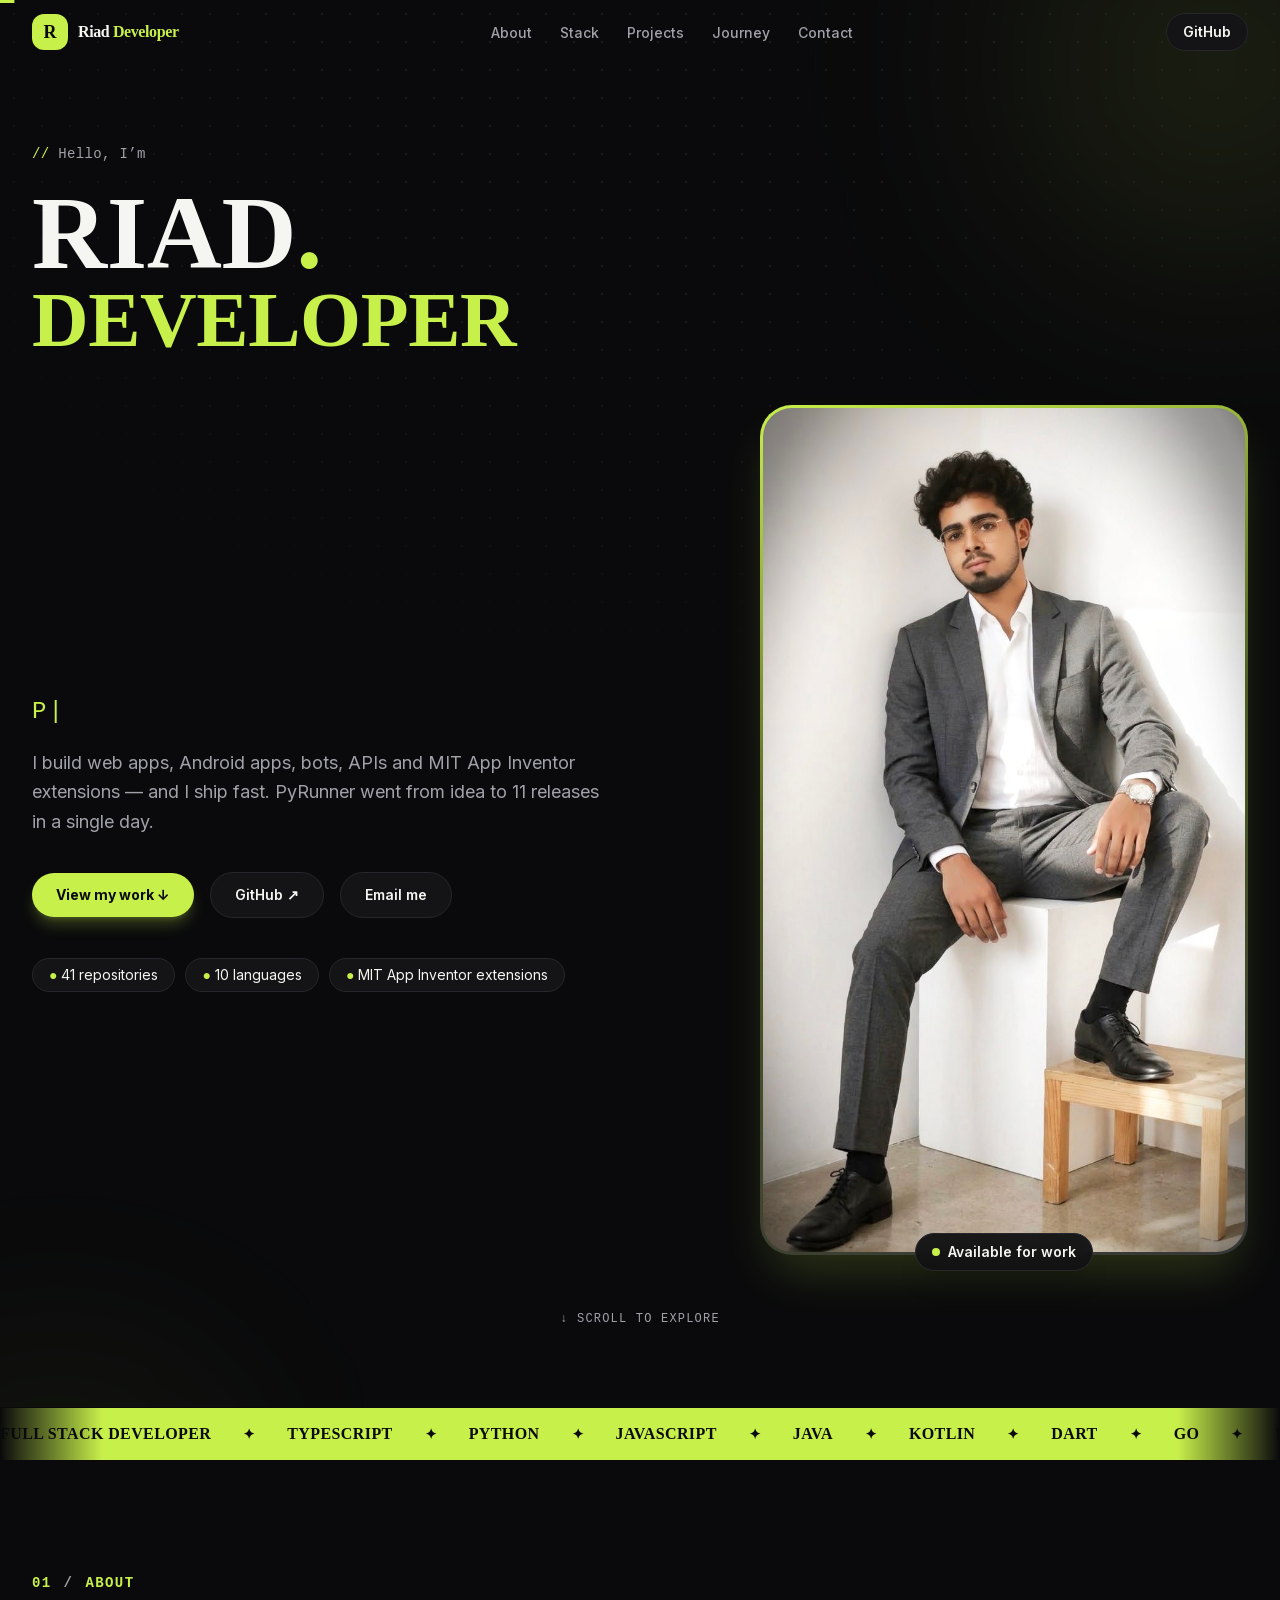
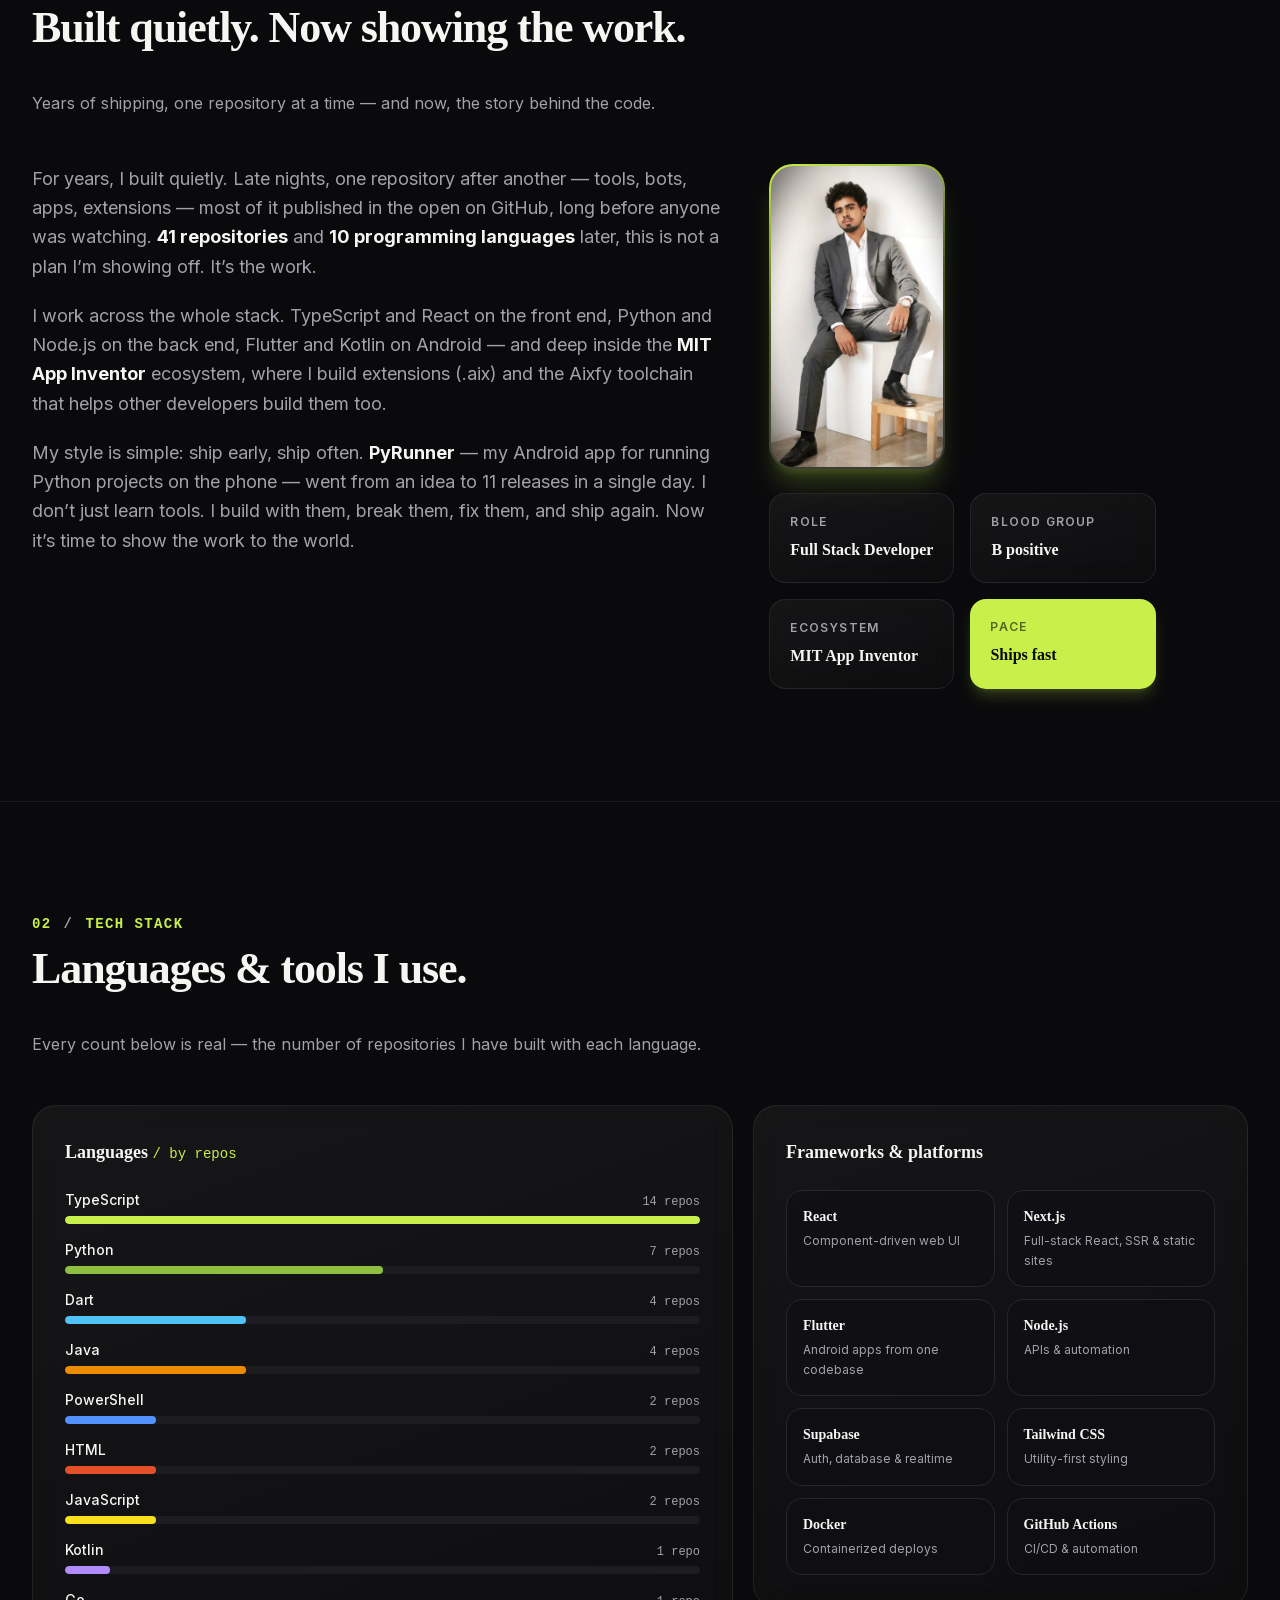
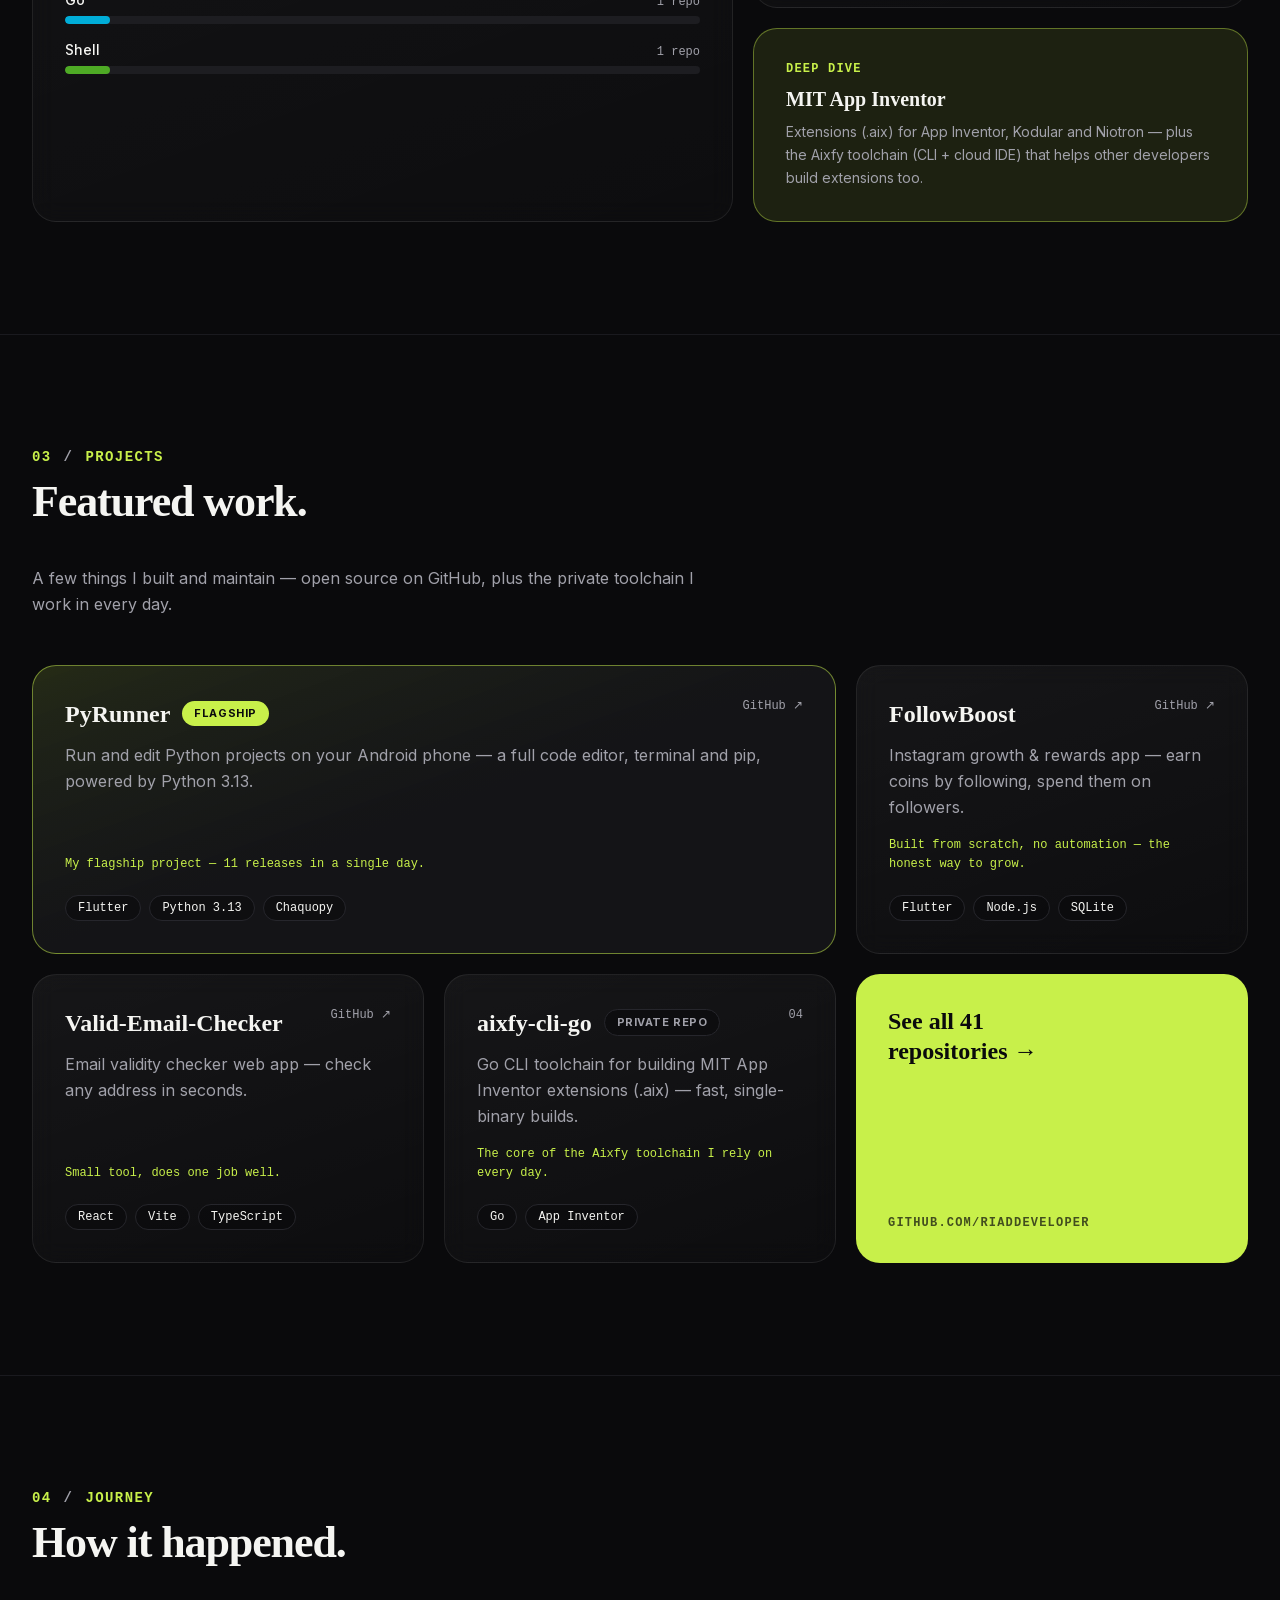
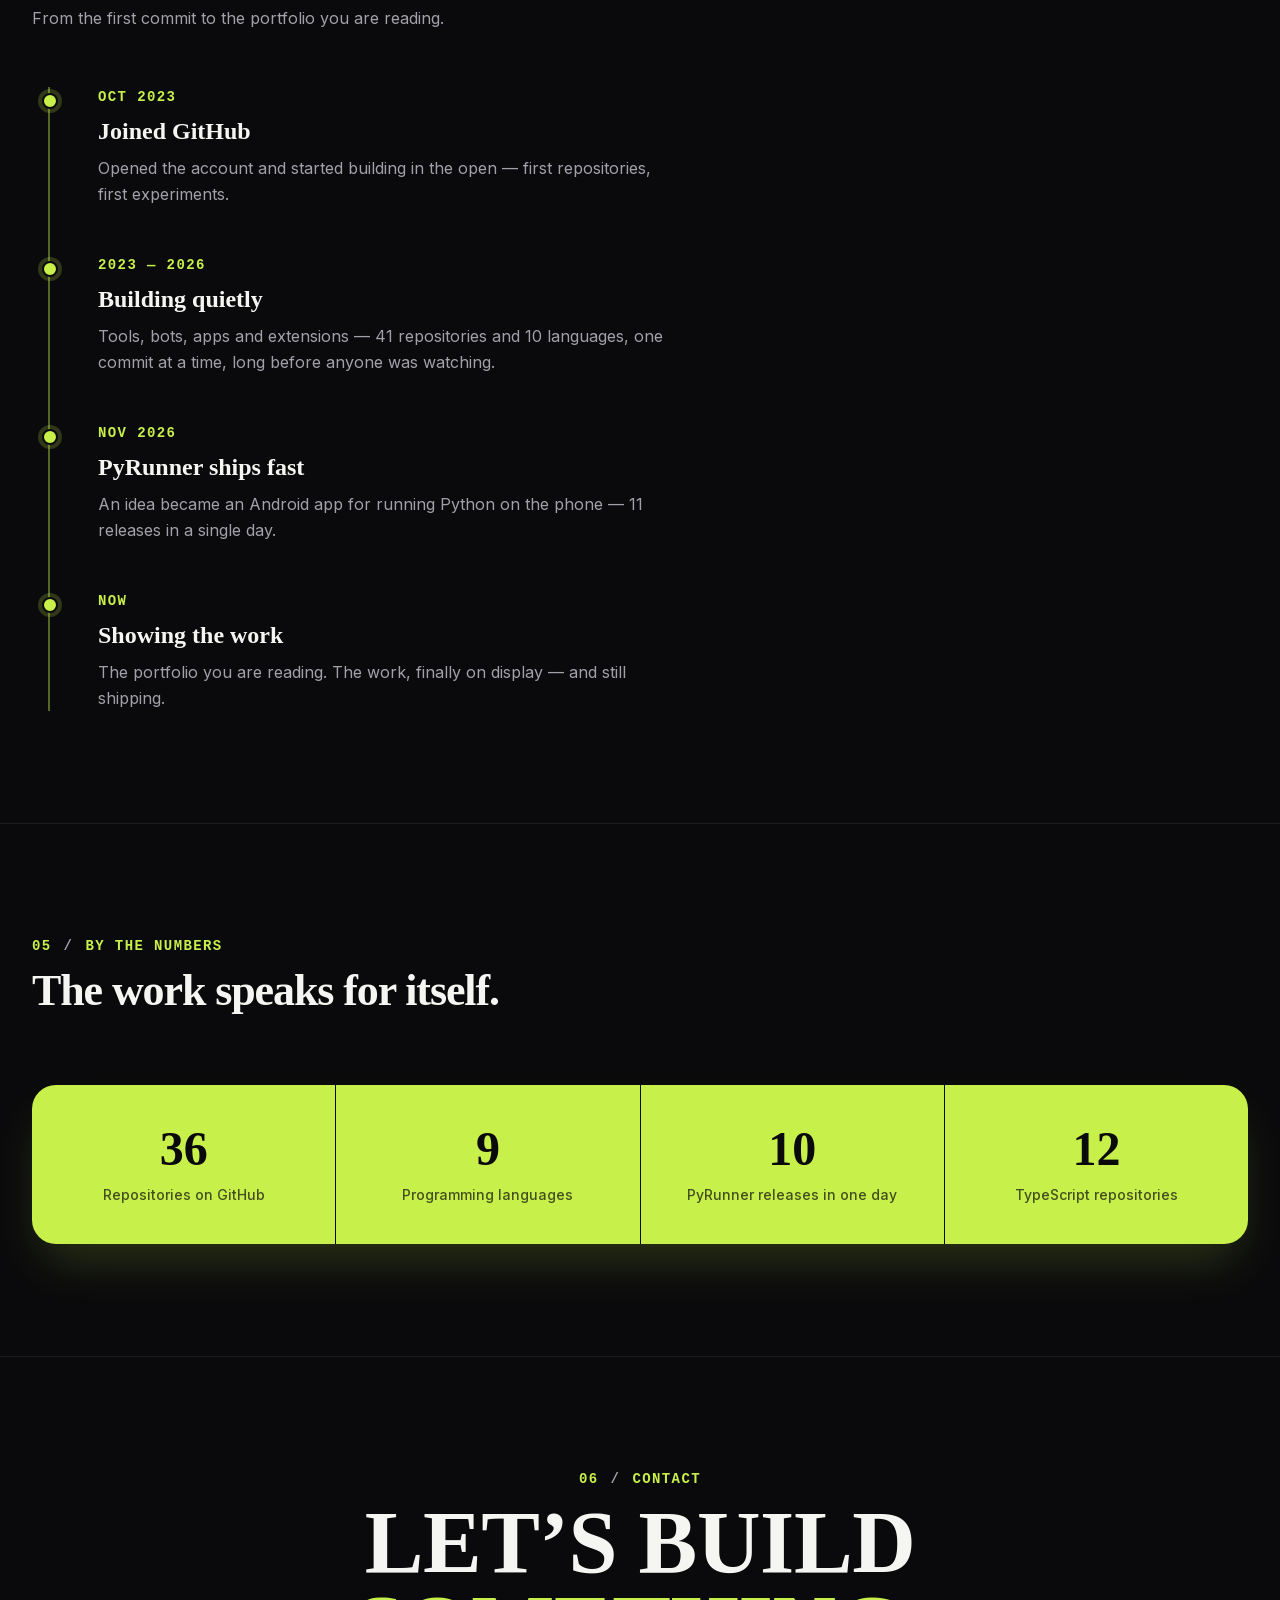
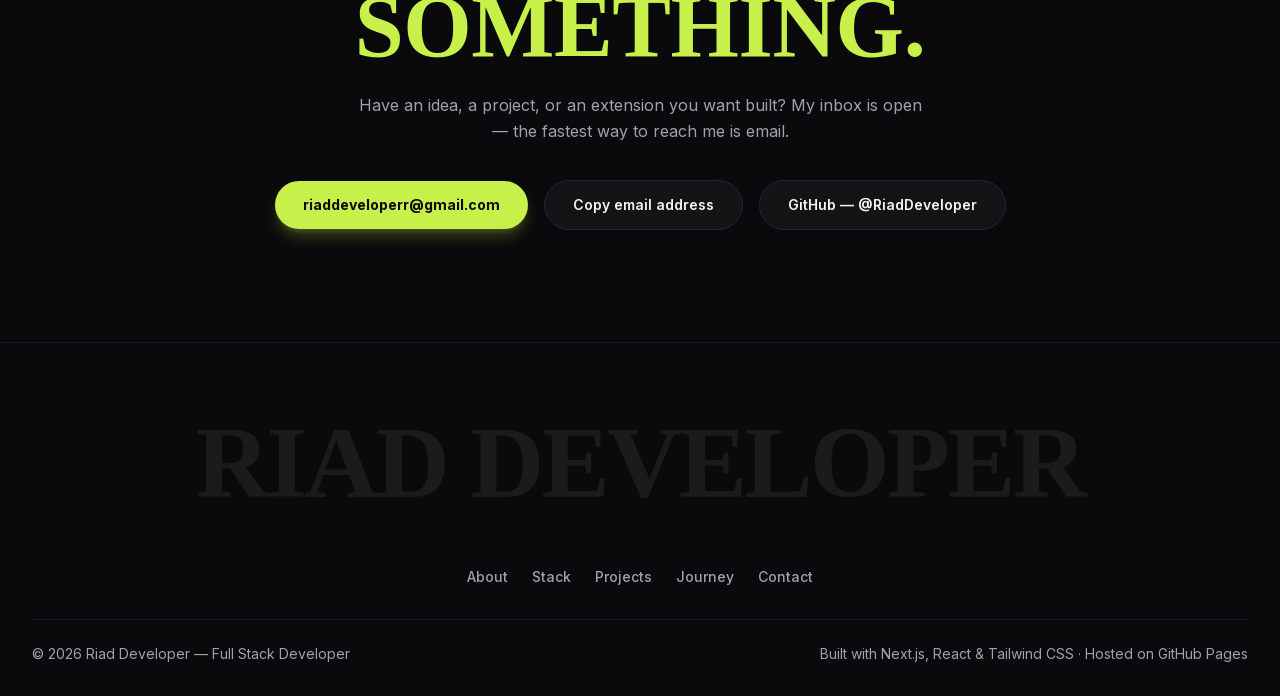
==== commit 990ef418: "Portfolio v5: full redesign, responsive throughout Rebuilt the site from the hero to the footer — ne" ====
--- a/index.html
+++ b/index.html
@@ -1 +1 @@
-<!DOCTYPE html><html lang="en" class="scroll-smooth"><head><meta charSet="utf-8"/><meta name="viewport" content="width=device-width, initial-scale=1"/><link rel="preload" href="/_next/static/media/07c7676b89ed2778-s.p.2bn3s6zvc0dyp.woff2" as="font" crossorigin="" type="font/woff2"/><link rel="preload" href="/_next/static/media/2b81eeca71e9850c-s.p.3vm0tq4e-zz_5.woff2" as="font" crossorigin="" type="font/woff2"/><link rel="preload" as="image" href="/riad-developer.jpg"/><link rel="stylesheet" href="/_next/static/chunks/2vgtco254zy5l.css" data-precedence="next"/><link rel="preload" as="script" fetchPriority="low" href="/_next/static/chunks/0j1we3cwg31qe.js"/><script src="/_next/static/chunks/1cuyxw6v18rxx.js" async=""></script><script src="/_next/static/chunks/2olo2e9e-_esu.js" async=""></script><script src="/_next/static/chunks/turbopack-2u1d16houkiyo.js" async=""></script><script src="/_next/static/chunks/1ua2kfq9s-me6.js" async=""></script><script src="/_next/static/chunks/0g52yfap5ran-.js" async=""></script><title>Riad Developer — Full Stack Developer</title><meta name="description" content="Riad Developer is a full stack developer building web apps, Android apps, bots, APIs and MIT App Inventor extensions. 38 repositories across 10 programming languages — TypeScript, Python, JavaScript, Java, Kotlin, Dart and more. His Android app PyRunner went from idea to 11 releases in a single day."/><link rel="author" href="https://riaddeveloper.is-a-good.dev"/><meta name="author" content="Riad Developer"/><meta name="keywords" content="Riad Developer,RiadDeveloper,Full Stack Developer,MIT App Inventor,PyRunner,TypeScript,Python,Flutter,Next.js,React,Android developer,portfolio"/><meta name="creator" content="Riad Developer"/><meta name="publisher" content="Riad Developer"/><meta name="robots" content="index, follow"/><meta name="googlebot" content="index, follow, max-video-preview:-1, max-image-preview:large, max-snippet:-1"/><link rel="canonical" href="https://riaddeveloper.is-a-good.dev"/><meta property="og:title" content="Riad Developer — Full Stack Developer"/><meta property="og:description" content="Riad Developer is a full stack developer building web apps, Android apps, bots, APIs and MIT App Inventor extensions. 38 repositories across 10 programming languages — TypeScript, Python, JavaScript, Java, Kotlin, Dart and more. His Android app PyRunner went from idea to 11 releases in a single day."/><meta property="og:url" content="https://riaddeveloper.is-a-good.dev"/><meta property="og:site_name" content="Riad Developer"/><meta property="og:locale" content="en_US"/><meta property="og:image" content="https://riaddeveloper.is-a-good.dev/opengraph-image.png"/><meta property="og:image:width" content="1200"/><meta property="og:image:height" content="630"/><meta property="og:image:alt" content="Riad Developer — Full Stack Developer"/><meta property="og:type" content="website"/><meta name="twitter:card" content="summary_large_image"/><meta name="twitter:title" content="Riad Developer — Full Stack Developer"/><meta name="twitter:description" content="Riad Developer is a full stack developer building web apps, Android apps, bots, APIs and MIT App Inventor extensions. 38 repositories across 10 programming languages — TypeScript, Python, JavaScript, Java, Kotlin, Dart and more. His Android app PyRunner went from idea to 11 releases in a single day."/><meta name="twitter:image" content="https://riaddeveloper.is-a-good.dev/opengraph-image.png"/><link rel="icon" href="/icon.svg?icon.22h28qku3hwwm.svg" sizes="any" type="image/svg+xml"/><meta name="next-size-adjust" content=""/><script src="/_next/static/chunks/0cz1d0mv5g_q7.js" noModule=""></script></head><body class="OdfJ-W_variable vkatEq_variable bg-ink font-sans text-paper antialiased"><div hidden=""><!--$--><!--/$--></div><script type="application/ld+json">{"@context":"https://schema.org","@type":"Person","name":"Riad Developer","alternateName":"RiadDeveloper","jobTitle":"Full Stack Developer","description":"Full stack developer building web apps, Android apps, bots, APIs and MIT App Inventor extensions. Known for shipping fast — PyRunner, his Android app for running Python projects on the phone, went from idea to 11 releases in a single day.","url":"https://riaddeveloper.is-a-good.dev/","image":"https://riaddeveloper.is-a-good.dev/riad-developer.jpg","email":"mailto:riaddeveloperr@gmail.com","sameAs":["https://github.com/RiadDeveloper","https://riaddeveloper.is-a-good.dev"],"knowsAbout":["TypeScript","Python","JavaScript","Java","Kotlin","Dart","Go","Rust","C#","PHP","React","Next.js","Flutter","Node.js","Supabase","Tailwind CSS","Docker","GitHub Actions","MIT App Inventor","Android development","Web development","API development"]}</script><div id="top" class="relative min-h-screen bg-ink"><div aria-hidden="true" class="fixed inset-x-0 top-0 z-[70] h-[3px] origin-left bg-accent" style="transform:scaleX(0)"></div><header class="fixed inset-x-0 top-0 z-50 border-b transition-colors border-transparent bg-transparent" style="opacity:0;transform:translateY(-60px)"><nav class="mx-auto flex h-16 max-w-7xl items-center justify-between px-5 sm:px-8" aria-label="Main navigation"><a href="#top" class="flex items-center gap-2.5" aria-label="Riad Developer — home"><span class="flex h-9 w-9 items-center justify-center rounded-xl bg-accent font-display text-lg font-bold text-ink">R</span><span class="font-display text-base font-bold tracking-tight text-paper">Riad <span class="text-accent">Developer</span></span></a><ul class="hidden items-center gap-7 md:flex"><li><a href="#about" class="text-sm font-medium text-muted transition-colors hover:text-accent">About</a></li><li><a href="#stack" class="text-sm font-medium text-muted transition-colors hover:text-accent">Stack</a></li><li><a href="#projects" class="text-sm font-medium text-muted transition-colors hover:text-accent">Projects</a></li><li><a href="#journey" class="text-sm font-medium text-muted transition-colors hover:text-accent">Journey</a></li><li><a href="#contact" class="text-sm font-medium text-muted transition-colors hover:text-accent">Contact</a></li></ul><div class="flex items-center gap-3"><a href="https://github.com/RiadDeveloper" target="_blank" rel="noopener noreferrer" class="hidden rounded-full border border-line bg-panel px-4 py-2 text-sm font-semibold text-paper transition-all hover:border-accent/60 hover:text-accent sm:block">GitHub</a><button type="button" aria-expanded="false" aria-controls="mobile-menu" aria-label="Open menu" class="flex h-10 w-10 items-center justify-center rounded-xl border border-line bg-panel text-paper transition-colors hover:border-accent/60 md:hidden"><span class="relative block h-4 w-5"><span class="absolute left-0 top-0 h-0.5 w-5 bg-current transition-transform duration-300 "></span><span class="absolute left-0 top-[7px] h-0.5 w-5 bg-current transition-opacity duration-300 "></span><span class="absolute left-0 top-[14px] h-0.5 w-5 bg-current transition-transform duration-300 "></span></span></button></div></nav></header><main><section class="relative overflow-hidden pt-28 pb-20 sm:pt-36 lg:pb-24" aria-label="Introduction"><div class="relative mx-auto max-w-7xl px-5 sm:px-8"><p class="mb-5 font-mono text-sm font-medium tracking-wide text-muted" style="opacity:0;transform:translateY(20px)"><span class="text-accent">//</span> Hello, I’m</p><h1 class="font-display leading-[0.95] font-extrabold tracking-tight" style="opacity:0;transform:translateY(24px)"><span class="block text-[clamp(3rem,11vw,6.5rem)] text-paper">RIAD<span class="text-accent">.</span></span><span class="block text-[clamp(1.5rem,7.5vw,4.9rem)] text-accent">DEVELOPER</span></h1><div class="mt-10 grid items-center gap-12 sm:mt-12 lg:grid-cols-12 lg:gap-8"><div class="lg:col-span-7"><p class="mt-7 min-h-8 font-mono text-base text-paper sm:text-xl lg:text-2xl" style="opacity:0;transform:translateY(24px)"><span class="typing-caret text-accent" aria-label="Full Stack Developer"></span></p><p class="mt-5 max-w-xl text-base leading-relaxed text-muted sm:text-lg" style="opacity:0;transform:translateY(24px)">I build web apps, Android apps, bots, APIs and MIT App Inventor extensions — and I ship fast. PyRunner went from idea to 11 releases in a single day.</p><div class="mt-9 flex flex-wrap items-center gap-3 sm:gap-4" style="opacity:0;transform:translateY(24px)"><div style="transform:none"><a href="#projects" class="inline-block rounded-full bg-accent px-6 py-3 text-sm font-bold text-ink shadow-lg shadow-accent/25 transition-transform hover:scale-[1.03]">View my work ↓</a></div><div style="transform:none"><a href="https://github.com/RiadDeveloper" target="_blank" rel="noopener noreferrer" class="inline-block rounded-full border border-line bg-panel px-6 py-3 text-sm font-semibold text-paper transition-colors hover:border-accent/60 hover:text-accent">GitHub ↗</a></div><div style="transform:none"><a href="mailto:riaddeveloperr@gmail.com" class="inline-block rounded-full border border-line bg-panel px-6 py-3 text-sm font-semibold text-paper transition-colors hover:border-accent/60 hover:text-accent">Email me</a></div></div><div class="mt-10 flex flex-wrap gap-2.5" style="opacity:0"><span class="rounded-full border border-line bg-panel px-4 py-1.5 text-sm text-paper"><span class="text-accent">●</span> 38 repositories</span><span class="rounded-full border border-line bg-panel px-4 py-1.5 text-sm text-paper"><span class="text-accent">●</span> 10 languages</span><span class="rounded-full border border-line bg-panel px-4 py-1.5 text-sm text-paper"><span class="text-accent">●</span> MIT App Inventor extensions</span></div></div><div class="relative mx-auto w-full max-w-[300px] sm:max-w-[340px] lg:col-span-5 lg:max-w-none" style="opacity:0;transform:translateY(32px) scale(0.97)"><div class="ring-lime relative rounded-[2rem] p-[3px] shadow-2xl shadow-accent/20"><img src="/riad-developer.jpg" alt="Portrait of Riad Developer, a full stack developer, in a grey suit" width="784" height="1372" class="block h-auto w-full rounded-[calc(2rem-3px)] object-cover" loading="eager"/></div><div class="absolute -bottom-4 left-1/2 flex -translate-x-1/2 items-center gap-2 rounded-full border border-line bg-ink-2/95 px-4 py-2 whitespace-nowrap shadow-xl backdrop-blur-md"><span class="animate-pulse-dot h-2 w-2 rounded-full bg-accent" aria-hidden="true"></span><span class="text-xs font-semibold text-paper sm:text-sm">Available for work</span></div></div></div></div></section><div class="marquee-mask relative overflow-hidden border-y border-ink bg-accent py-3.5" aria-hidden="true"><div class="animate-marquee flex w-max items-center gap-8"><span class="flex items-center gap-8"><span class="font-display text-base font-bold tracking-wide whitespace-nowrap text-ink uppercase">Full Stack Developer</span><span class="text-sm font-bold text-ink">✦</span></span><span class="flex items-center gap-8"><span class="font-display text-base font-bold tracking-wide whitespace-nowrap text-ink uppercase">TypeScript</span><span class="text-sm font-bold text-ink">✦</span></span><span class="flex items-center gap-8"><span class="font-display text-base font-bold tracking-wide whitespace-nowrap text-ink uppercase">Python</span><span class="text-sm font-bold text-ink">✦</span></span><span class="flex items-center gap-8"><span class="font-display text-base font-bold tracking-wide whitespace-nowrap text-ink uppercase">JavaScript</span><span class="text-sm font-bold text-ink">✦</span></span><span class="flex items-center gap-8"><span class="font-display text-base font-bold tracking-wide whitespace-nowrap text-ink uppercase">Java</span><span class="text-sm font-bold text-ink">✦</span></span><span class="flex items-center gap-8"><span class="font-display text-base font-bold tracking-wide whitespace-nowrap text-ink uppercase">Kotlin</span><span class="text-sm font-bold text-ink">✦</span></span><span class="flex items-center gap-8"><span class="font-display text-base font-bold tracking-wide whitespace-nowrap text-ink uppercase">Dart</span><span class="text-sm font-bold text-ink">✦</span></span><span class="flex items-center gap-8"><span class="font-display text-base font-bold tracking-wide whitespace-nowrap text-ink uppercase">Go</span><span class="text-sm font-bold text-ink">✦</span></span><span class="flex items-center gap-8"><span class="font-display text-base font-bold tracking-wide whitespace-nowrap text-ink uppercase">Rust</span><span class="text-sm font-bold text-ink">✦</span></span><span class="flex items-center gap-8"><span class="font-display text-base font-bold tracking-wide whitespace-nowrap text-ink uppercase">React</span><span class="text-sm font-bold text-ink">✦</span></span><span class="flex items-center gap-8"><span class="font-display text-base font-bold tracking-wide whitespace-nowrap text-ink uppercase">Next.js</span><span class="text-sm font-bold text-ink">✦</span></span><span class="flex items-center gap-8"><span class="font-display text-base font-bold tracking-wide whitespace-nowrap text-ink uppercase">Flutter</span><span class="text-sm font-bold text-ink">✦</span></span><span class="flex items-center gap-8"><span class="font-display text-base font-bold tracking-wide whitespace-nowrap text-ink uppercase">Node.js</span><span class="text-sm font-bold text-ink">✦</span></span><span class="flex items-center gap-8"><span class="font-display text-base font-bold tracking-wide whitespace-nowrap text-ink uppercase">Supabase</span><span class="text-sm font-bold text-ink">✦</span></span><span class="flex items-center gap-8"><span class="font-display text-base font-bold tracking-wide whitespace-nowrap text-ink uppercase">Tailwind CSS</span><span class="text-sm font-bold text-ink">✦</span></span><span class="flex items-center gap-8"><span class="font-display text-base font-bold tracking-wide whitespace-nowrap text-ink uppercase">Docker</span><span class="text-sm font-bold text-ink">✦</span></span><span class="flex items-center gap-8"><span class="font-display text-base font-bold tracking-wide whitespace-nowrap text-ink uppercase">GitHub Actions</span><span class="text-sm font-bold text-ink">✦</span></span><span class="flex items-center gap-8"><span class="font-display text-base font-bold tracking-wide whitespace-nowrap text-ink uppercase">MIT App Inventor</span><span class="text-sm font-bold text-ink">✦</span></span><span class="flex items-center gap-8"><span class="font-display text-base font-bold tracking-wide whitespace-nowrap text-ink uppercase">Full Stack Developer</span><span class="text-sm font-bold text-ink">✦</span></span><span class="flex items-center gap-8"><span class="font-display text-base font-bold tracking-wide whitespace-nowrap text-ink uppercase">TypeScript</span><span class="text-sm font-bold text-ink">✦</span></span><span class="flex items-center gap-8"><span class="font-display text-base font-bold tracking-wide whitespace-nowrap text-ink uppercase">Python</span><span class="text-sm font-bold text-ink">✦</span></span><span class="flex items-center gap-8"><span class="font-display text-base font-bold tracking-wide whitespace-nowrap text-ink uppercase">JavaScript</span><span class="text-sm font-bold text-ink">✦</span></span><span class="flex items-center gap-8"><span class="font-display text-base font-bold tracking-wide whitespace-nowrap text-ink uppercase">Java</span><span class="text-sm font-bold text-ink">✦</span></span><span class="flex items-center gap-8"><span class="font-display text-base font-bold tracking-wide whitespace-nowrap text-ink uppercase">Kotlin</span><span class="text-sm font-bold text-ink">✦</span></span><span class="flex items-center gap-8"><span class="font-display text-base font-bold tracking-wide whitespace-nowrap text-ink uppercase">Dart</span><span class="text-sm font-bold text-ink">✦</span></span><span class="flex items-center gap-8"><span class="font-display text-base font-bold tracking-wide whitespace-nowrap text-ink uppercase">Go</span><span class="text-sm font-bold text-ink">✦</span></span><span class="flex items-center gap-8"><span class="font-display text-base font-bold tracking-wide whitespace-nowrap text-ink uppercase">Rust</span><span class="text-sm font-bold text-ink">✦</span></span><span class="flex items-center gap-8"><span class="font-display text-base font-bold tracking-wide whitespace-nowrap text-ink uppercase">React</span><span class="text-sm font-bold text-ink">✦</span></span><span class="flex items-center gap-8"><span class="font-display text-base font-bold tracking-wide whitespace-nowrap text-ink uppercase">Next.js</span><span class="text-sm font-bold text-ink">✦</span></span><span class="flex items-center gap-8"><span class="font-display text-base font-bold tracking-wide whitespace-nowrap text-ink uppercase">Flutter</span><span class="text-sm font-bold text-ink">✦</span></span><span class="flex items-center gap-8"><span class="font-display text-base font-bold tracking-wide whitespace-nowrap text-ink uppercase">Node.js</span><span class="text-sm font-bold text-ink">✦</span></span><span class="flex items-center gap-8"><span class="font-display text-base font-bold tracking-wide whitespace-nowrap text-ink uppercase">Supabase</span><span class="text-sm font-bold text-ink">✦</span></span><span class="flex items-center gap-8"><span class="font-display text-base font-bold tracking-wide whitespace-nowrap text-ink uppercase">Tailwind CSS</span><span class="text-sm font-bold text-ink">✦</span></span><span class="flex items-center gap-8"><span class="font-display text-base font-bold tracking-wide whitespace-nowrap text-ink uppercase">Docker</span><span class="text-sm font-bold text-ink">✦</span></span><span class="flex items-center gap-8"><span class="font-display text-base font-bold tracking-wide whitespace-nowrap text-ink uppercase">GitHub Actions</span><span class="text-sm font-bold text-ink">✦</span></span><span class="flex items-center gap-8"><span class="font-display text-base font-bold tracking-wide whitespace-nowrap text-ink uppercase">MIT App Inventor</span><span class="text-sm font-bold text-ink">✦</span></span></div></div><section id="about" aria-labelledby="about-heading" class="scroll-mt-24 py-20 sm:py-28"><div class="mx-auto max-w-7xl px-5 sm:px-8"><div style="opacity:0;transform:translateY(28px)"><p class="mb-3 flex items-baseline gap-3 font-mono text-sm font-semibold tracking-widest uppercase"><span class="text-accent">01</span><span class="text-muted">/</span><span class="text-accent">About</span></p><h2 class="max-w-3xl font-display text-3xl leading-[1.05] font-bold tracking-tight text-paper sm:text-4xl lg:text-[2.75rem]">Built quietly. Now showing the work.</h2><p class="mt-4 max-w-2xl text-base leading-relaxed text-muted">Years of shipping, one repository at a time — and now, the story behind the code.</p></div><div class="mt-12 grid gap-10 lg:grid-cols-12 lg:gap-12"><div class="lg:col-span-7" style="opacity:0;transform:translateY(28px)"><div class="space-y-5 text-base leading-relaxed text-muted sm:text-lg sm:leading-relaxed"><p>For years, I built quietly. Late nights, one repository after another — tools, bots, apps, extensions — most of it published in the open on GitHub, long before anyone was watching.<!-- --> <strong class="text-paper">38 repositories</strong> <!-- -->and <strong class="text-paper">10 programming languages</strong> <!-- -->later, this is not a plan I’m showing off. It’s the work.</p><p>I work across the whole stack. TypeScript and React on the front end, Python and Node.js on the back end, Flutter and Kotlin on Android — and deep inside the<!-- --> <strong class="text-paper">MIT App Inventor</strong> <!-- -->ecosystem, where I build extensions (.aix) and the Aixfy toolchain that helps other developers build them too.</p><p>My style is simple: ship early, ship often.<!-- --> <strong class="text-paper">PyRunner</strong> — my Android app for running Python projects on the phone — went from an idea to 11 releases in a single day. I don’t just learn tools. I build with them, break them, fix them, and ship again. Now it’s time to show the work to the world.</p></div></div><div class="lg:col-span-5" style="opacity:0;transform:translateY(28px)"><div class="flex flex-col gap-6 sm:flex-row sm:items-start lg:flex-col"><div class="relative shrink-0"><div class="ring-lime w-36 rounded-3xl p-[2px] shadow-xl shadow-accent/20 sm:w-44"><img src="/riad-developer.jpg" alt="Riad Developer, full stack developer" width="784" height="1372" loading="lazy" class="block h-auto w-full rounded-[calc(1.5rem-2px)] object-cover"/></div></div><dl class="grid flex-1 grid-cols-2 gap-4"><div class="rounded-2xl p-5 transition-colors glass hover:border-accent/40"><dt class="text-xs font-semibold tracking-widest uppercase text-muted">Role</dt><dd class="mt-2 font-display text-base font-bold text-paper">Full Stack Developer</dd></div><div class="rounded-2xl p-5 transition-colors glass hover:border-accent/40"><dt class="text-xs font-semibold tracking-widest uppercase text-muted">Blood group</dt><dd class="mt-2 font-display text-base font-bold text-paper">B positive</dd></div><div class="rounded-2xl p-5 transition-colors glass hover:border-accent/40"><dt class="text-xs font-semibold tracking-widest uppercase text-muted">Ecosystem</dt><dd class="mt-2 font-display text-base font-bold text-paper">MIT App Inventor</dd></div><div class="rounded-2xl p-5 transition-colors bg-accent text-ink shadow-lg shadow-accent/20"><dt class="text-xs font-semibold tracking-widest uppercase text-ink/60">Pace</dt><dd class="mt-2 font-display text-base font-bold text-ink">Ships fast</dd></div></dl></div></div></div></div></section><section id="stack" aria-labelledby="stack-heading" class="scroll-mt-24 border-t border-line/60 py-20 sm:py-28"><div class="mx-auto max-w-7xl px-5 sm:px-8"><div style="opacity:0;transform:translateY(28px)"><p class="mb-3 flex items-baseline gap-3 font-mono text-sm font-semibold tracking-widest uppercase"><span class="text-accent">02</span><span class="text-muted">/</span><span class="text-accent">Tech Stack</span></p><h2 class="max-w-3xl font-display text-3xl leading-[1.05] font-bold tracking-tight text-paper sm:text-4xl lg:text-[2.75rem]">Languages &amp; tools I use.</h2><p class="mt-4 max-w-2xl text-base leading-relaxed text-muted">Every count below is real — the number of repositories I have built with each language.</p></div><div class="mt-12 grid gap-5 lg:grid-cols-12"><div class="lg:col-span-7" style="opacity:0;transform:translateY(28px)"><div class="glass h-full rounded-3xl p-6 sm:p-8"><h3 class="mb-6 font-display text-lg font-bold text-paper">Languages <span class="font-mono text-sm font-normal text-accent">/ by repos</span></h3><ul class="space-y-4"><li><div class="mb-1.5 flex items-baseline justify-between text-sm"><span class="font-medium text-paper">TypeScript</span><span class="font-mono text-xs text-muted">14<!-- --> <!-- -->repos</span></div><div class="h-2 overflow-hidden rounded-full bg-panel-2"><div class="h-full rounded-full" style="background-color:#C8F04A;width:0px"></div></div></li><li><div class="mb-1.5 flex items-baseline justify-between text-sm"><span class="font-medium text-paper">Python</span><span class="font-mono text-xs text-muted">7<!-- --> <!-- -->repos</span></div><div class="h-2 overflow-hidden rounded-full bg-panel-2"><div class="h-full rounded-full" style="background-color:#8FBF3F;width:0px"></div></div></li><li><div class="mb-1.5 flex items-baseline justify-between text-sm"><span class="font-medium text-paper">Java</span><span class="font-mono text-xs text-muted">3<!-- --> <!-- -->repos</span></div><div class="h-2 overflow-hidden rounded-full bg-panel-2"><div class="h-full rounded-full" style="background-color:#ED8B00;width:0px"></div></div></li><li><div class="mb-1.5 flex items-baseline justify-between text-sm"><span class="font-medium text-paper">Dart</span><span class="font-mono text-xs text-muted">3<!-- --> <!-- -->repos</span></div><div class="h-2 overflow-hidden rounded-full bg-panel-2"><div class="h-full rounded-full" style="background-color:#4FC3F7;width:0px"></div></div></li><li><div class="mb-1.5 flex items-baseline justify-between text-sm"><span class="font-medium text-paper">PowerShell</span><span class="font-mono text-xs text-muted">2<!-- --> <!-- -->repos</span></div><div class="h-2 overflow-hidden rounded-full bg-panel-2"><div class="h-full rounded-full" style="background-color:#5391FE;width:0px"></div></div></li><li><div class="mb-1.5 flex items-baseline justify-between text-sm"><span class="font-medium text-paper">HTML</span><span class="font-mono text-xs text-muted">2<!-- --> <!-- -->repos</span></div><div class="h-2 overflow-hidden rounded-full bg-panel-2"><div class="h-full rounded-full" style="background-color:#E34F26;width:0px"></div></div></li><li><div class="mb-1.5 flex items-baseline justify-between text-sm"><span class="font-medium text-paper">Kotlin</span><span class="font-mono text-xs text-muted">1<!-- --> <!-- -->repo</span></div><div class="h-2 overflow-hidden rounded-full bg-panel-2"><div class="h-full rounded-full" style="background-color:#B18CFF;width:0px"></div></div></li><li><div class="mb-1.5 flex items-baseline justify-between text-sm"><span class="font-medium text-paper">Go</span><span class="font-mono text-xs text-muted">1<!-- --> <!-- -->repo</span></div><div class="h-2 overflow-hidden rounded-full bg-panel-2"><div class="h-full rounded-full" style="background-color:#00ADD8;width:0px"></div></div></li><li><div class="mb-1.5 flex items-baseline justify-between text-sm"><span class="font-medium text-paper">JavaScript</span><span class="font-mono text-xs text-muted">1<!-- --> <!-- -->repo</span></div><div class="h-2 overflow-hidden rounded-full bg-panel-2"><div class="h-full rounded-full" style="background-color:#F7DF1E;width:0px"></div></div></li><li><div class="mb-1.5 flex items-baseline justify-between text-sm"><span class="font-medium text-paper">Shell</span><span class="font-mono text-xs text-muted">1<!-- --> <!-- -->repo</span></div><div class="h-2 overflow-hidden rounded-full bg-panel-2"><div class="h-full rounded-full" style="background-color:#4EAA25;width:0px"></div></div></li></ul></div></div><div class="lg:col-span-5" style="opacity:0;transform:translateY(28px)"><div class="flex h-full flex-col gap-5"><div class="glass rounded-3xl p-6 sm:p-8"><h3 class="mb-6 font-display text-lg font-bold text-paper">Frameworks &amp; platforms</h3><ul class="grid grid-cols-2 gap-3"><li class="rounded-2xl border border-line bg-ink-2/70 p-4 transition-all hover:-translate-y-0.5 hover:border-accent/50"><p class="font-display text-sm font-bold text-paper">React</p><p class="mt-1 text-xs leading-relaxed text-muted">Component-driven web UI</p></li><li class="rounded-2xl border border-line bg-ink-2/70 p-4 transition-all hover:-translate-y-0.5 hover:border-accent/50"><p class="font-display text-sm font-bold text-paper">Next.js</p><p class="mt-1 text-xs leading-relaxed text-muted">Full-stack React, SSR &amp; static sites</p></li><li class="rounded-2xl border border-line bg-ink-2/70 p-4 transition-all hover:-translate-y-0.5 hover:border-accent/50"><p class="font-display text-sm font-bold text-paper">Flutter</p><p class="mt-1 text-xs leading-relaxed text-muted">Android apps from one codebase</p></li><li class="rounded-2xl border border-line bg-ink-2/70 p-4 transition-all hover:-translate-y-0.5 hover:border-accent/50"><p class="font-display text-sm font-bold text-paper">Node.js</p><p class="mt-1 text-xs leading-relaxed text-muted">APIs &amp; automation</p></li><li class="rounded-2xl border border-line bg-ink-2/70 p-4 transition-all hover:-translate-y-0.5 hover:border-accent/50"><p class="font-display text-sm font-bold text-paper">Supabase</p><p class="mt-1 text-xs leading-relaxed text-muted">Auth, database &amp; realtime</p></li><li class="rounded-2xl border border-line bg-ink-2/70 p-4 transition-all hover:-translate-y-0.5 hover:border-accent/50"><p class="font-display text-sm font-bold text-paper">Tailwind CSS</p><p class="mt-1 text-xs leading-relaxed text-muted">Utility-first styling</p></li><li class="rounded-2xl border border-line bg-ink-2/70 p-4 transition-all hover:-translate-y-0.5 hover:border-accent/50"><p class="font-display text-sm font-bold text-paper">Docker</p><p class="mt-1 text-xs leading-relaxed text-muted">Containerized deploys</p></li><li class="rounded-2xl border border-line bg-ink-2/70 p-4 transition-all hover:-translate-y-0.5 hover:border-accent/50"><p class="font-display text-sm font-bold text-paper">GitHub Actions</p><p class="mt-1 text-xs leading-relaxed text-muted">CI/CD &amp; automation</p></li></ul></div><div class="rounded-3xl border border-accent/40 bg-accent/10 p-6 sm:p-8"><p class="font-mono text-xs font-semibold tracking-widest text-accent uppercase">Deep dive</p><h3 class="mt-2 font-display text-xl font-bold text-paper">MIT App Inventor</h3><p class="mt-2 text-sm leading-relaxed text-muted">Extensions (.aix) for App Inventor, Kodular and Niotron — plus the Aixfy toolchain (CLI + cloud IDE) that helps other developers build extensions too.</p></div></div></div></div></div></section><section id="projects" aria-labelledby="projects-heading" class="scroll-mt-24 border-t border-line/60 py-20 sm:py-28"><div class="mx-auto max-w-7xl px-5 sm:px-8"><div style="opacity:0;transform:translateY(28px)"><p class="mb-3 flex items-baseline gap-3 font-mono text-sm font-semibold tracking-widest uppercase"><span class="text-accent">03</span><span class="text-muted">/</span><span class="text-accent">Projects</span></p><h2 class="max-w-3xl font-display text-3xl leading-[1.05] font-bold tracking-tight text-paper sm:text-4xl lg:text-[2.75rem]">Featured work.</h2><p class="mt-4 max-w-2xl text-base leading-relaxed text-muted">A few things I built and maintain — open source on GitHub.</p></div><div class="mt-12 grid gap-5 md:grid-cols-2 lg:grid-cols-3"><div class="md:col-span-2 lg:col-span-2" style="opacity:0;transform:translateY(28px)"><a href="https://github.com/RiadDeveloper/PyRunner" target="_blank" rel="noopener noreferrer" class="group flex h-full flex-col rounded-3xl border p-6 sm:p-8 border-accent/50 bg-gradient-to-br from-accent/15 via-panel to-panel transition-colors hover:border-accent/60" aria-label="PyRunner on GitHub"><div class="flex items-start justify-between gap-4"><div class="flex flex-wrap items-center gap-3"><h3 class="font-display text-xl font-bold text-paper group-hover:text-accent sm:text-2xl">PyRunner</h3><span class="rounded-full bg-accent px-3 py-1 text-[11px] font-bold tracking-wider text-ink uppercase">Flagship</span></div><span class="shrink-0 font-mono text-xs text-muted transition-colors group-hover:text-accent">GitHub ↗</span></div><p class="mt-3 flex-1 text-sm leading-relaxed text-muted sm:text-base">Run and edit Python projects on your Android phone — a full code editor, terminal and pip, powered by Python 3.13. My flagship project.</p><p class="mt-4 font-mono text-xs text-accent">11 releases in a single day — from idea to a working app on your phone.</p><ul class="mt-5 flex flex-wrap gap-2"><li class="rounded-full border border-line bg-ink/60 px-3 py-1 font-mono text-xs text-paper">Flutter</li><li class="rounded-full border border-line bg-ink/60 px-3 py-1 font-mono text-xs text-paper">Python 3.13</li><li class="rounded-full border border-line bg-ink/60 px-3 py-1 font-mono text-xs text-paper">Chaquopy</li></ul></a></div><div class="" style="opacity:0;transform:translateY(28px)"><a href="https://github.com/RiadDeveloper/FollowBoost" target="_blank" rel="noopener noreferrer" class="group flex h-full flex-col rounded-3xl border p-6 sm:p-8 glass transition-colors hover:border-accent/60" aria-label="FollowBoost on GitHub"><div class="flex items-start justify-between gap-4"><div class="flex flex-wrap items-center gap-3"><h3 class="font-display text-xl font-bold text-paper group-hover:text-accent sm:text-2xl">FollowBoost</h3></div><span class="shrink-0 font-mono text-xs text-muted transition-colors group-hover:text-accent">GitHub ↗</span></div><p class="mt-3 flex-1 text-sm leading-relaxed text-muted sm:text-base">Instagram growth &amp; rewards app — earn coins by following, spend them on followers. My own competitor to TopFollow, built from scratch.</p><ul class="mt-5 flex flex-wrap gap-2"><li class="rounded-full border border-line bg-ink/60 px-3 py-1 font-mono text-xs text-paper">Flutter</li><li class="rounded-full border border-line bg-ink/60 px-3 py-1 font-mono text-xs text-paper">Node.js</li><li class="rounded-full border border-line bg-ink/60 px-3 py-1 font-mono text-xs text-paper">SQLite</li></ul></a></div><div class="" style="opacity:0;transform:translateY(28px)"><a href="https://github.com/RiadDeveloper/Valid-Email-Checker" target="_blank" rel="noopener noreferrer" class="group flex h-full flex-col rounded-3xl border p-6 sm:p-8 glass transition-colors hover:border-accent/60" aria-label="Valid-Email-Checker on GitHub"><div class="flex items-start justify-between gap-4"><div class="flex flex-wrap items-center gap-3"><h3 class="font-display text-xl font-bold text-paper group-hover:text-accent sm:text-2xl">Valid-Email-Checker</h3></div><span class="shrink-0 font-mono text-xs text-muted transition-colors group-hover:text-accent">GitHub ↗</span></div><p class="mt-3 flex-1 text-sm leading-relaxed text-muted sm:text-base">Email validity checker web app — check any address in seconds.</p><ul class="mt-5 flex flex-wrap gap-2"><li class="rounded-full border border-line bg-ink/60 px-3 py-1 font-mono text-xs text-paper">React</li><li class="rounded-full border border-line bg-ink/60 px-3 py-1 font-mono text-xs text-paper">Vite</li><li class="rounded-full border border-line bg-ink/60 px-3 py-1 font-mono text-xs text-paper">TypeScript</li></ul></a></div><div class="" style="opacity:0;transform:translateY(28px)"><a href="https://github.com/RiadDeveloper/BotCrafter" target="_blank" rel="noopener noreferrer" class="group flex h-full flex-col rounded-3xl border p-6 sm:p-8 glass transition-colors hover:border-accent/60" aria-label="BotCrafter on GitHub"><div class="flex items-start justify-between gap-4"><div class="flex flex-wrap items-center gap-3"><h3 class="font-display text-xl font-bold text-paper group-hover:text-accent sm:text-2xl">BotCrafter</h3></div><span class="shrink-0 font-mono text-xs text-muted transition-colors group-hover:text-accent">GitHub ↗</span></div><p class="mt-3 flex-1 text-sm leading-relaxed text-muted sm:text-base">Multi-tenant bot hosting platform — deploy and manage bots on Railway with a web frontend.</p><ul class="mt-5 flex flex-wrap gap-2"><li class="rounded-full border border-line bg-ink/60 px-3 py-1 font-mono text-xs text-paper">TypeScript</li><li class="rounded-full border border-line bg-ink/60 px-3 py-1 font-mono text-xs text-paper">Railway</li></ul></a></div><div class="" style="opacity:0;transform:translateY(28px)"><a href="https://github.com/RiadDeveloper/aixfy-cli-go" target="_blank" rel="noopener noreferrer" class="group flex h-full flex-col rounded-3xl border p-6 sm:p-8 glass transition-colors hover:border-accent/60" aria-label="aixfy-cli-go on GitHub"><div class="flex items-start justify-between gap-4"><div class="flex flex-wrap items-center gap-3"><h3 class="font-display text-xl font-bold text-paper group-hover:text-accent sm:text-2xl">aixfy-cli-go</h3></div><span class="shrink-0 font-mono text-xs text-muted transition-colors group-hover:text-accent">GitHub ↗</span></div><p class="mt-3 flex-1 text-sm leading-relaxed text-muted sm:text-base">Go CLI toolchain for building MIT App Inventor extensions (.aix) — fast, single-binary builds.</p><ul class="mt-5 flex flex-wrap gap-2"><li class="rounded-full border border-line bg-ink/60 px-3 py-1 font-mono text-xs text-paper">Go</li><li class="rounded-full border border-line bg-ink/60 px-3 py-1 font-mono text-xs text-paper">App Inventor</li></ul></a></div><div class="" style="opacity:0;transform:translateY(28px)"><a href="https://github.com/RiadDeveloper/tgstorage" target="_blank" rel="noopener noreferrer" class="group flex h-full flex-col rounded-3xl border p-6 sm:p-8 glass transition-colors hover:border-accent/60" aria-label="tgstorage on GitHub"><div class="flex items-start justify-between gap-4"><div class="flex flex-wrap items-center gap-3"><h3 class="font-display text-xl font-bold text-paper group-hover:text-accent sm:text-2xl">tgstorage</h3></div><span class="shrink-0 font-mono text-xs text-muted transition-colors group-hover:text-accent">GitHub ↗</span></div><p class="mt-3 flex-1 text-sm leading-relaxed text-muted sm:text-base">Advanced Telegram Saved Messages client — personal cloud storage powered by Telegram.</p><ul class="mt-5 flex flex-wrap gap-2"><li class="rounded-full border border-line bg-ink/60 px-3 py-1 font-mono text-xs text-paper">TypeScript</li><li class="rounded-full border border-line bg-ink/60 px-3 py-1 font-mono text-xs text-paper">MTProto</li></ul></a></div><div style="opacity:0;transform:translateY(28px)"><a href="https://github.com/RiadDeveloper?tab=repositories" target="_blank" rel="noopener noreferrer" class="group flex h-full min-h-44 flex-col justify-between rounded-3xl bg-accent p-6 text-ink transition-transform hover:-translate-y-1 sm:p-8" aria-label="See all repositories on GitHub"><span class="font-display text-2xl leading-tight font-bold">See all 38<br/>repositories →</span><span class="mt-6 font-mono text-xs font-semibold tracking-widest uppercase opacity-70">github.com/RiadDeveloper</span></a></div></div></div></section><section id="journey" aria-labelledby="journey-heading" class="scroll-mt-24 border-t border-line/60 py-20 sm:py-28"><div class="mx-auto max-w-7xl px-5 sm:px-8"><div style="opacity:0;transform:translateY(28px)"><p class="mb-3 flex items-baseline gap-3 font-mono text-sm font-semibold tracking-widest uppercase"><span class="text-accent">04</span><span class="text-muted">/</span><span class="text-accent">Journey</span></p><h2 class="max-w-3xl font-display text-3xl leading-[1.05] font-bold tracking-tight text-paper sm:text-4xl lg:text-[2.75rem]">How it happened.</h2><p class="mt-4 max-w-2xl text-base leading-relaxed text-muted">From the first commit to the portfolio you are reading.</p></div><div class="relative mt-14 ml-2 max-w-3xl border-l-2 border-accent/40 pl-8 sm:ml-4 sm:pl-12"><div class="relative pb-12 last:pb-0" style="opacity:0;transform:translateY(28px)"><span aria-hidden="true" class="absolute top-1.5 -left-8 h-4 w-4 -translate-x-1/2 rounded-full border-2 border-ink bg-accent shadow-[0_0_0_4px_rgba(200,240,74,0.2)] sm:-left-12"></span><p class="font-mono text-sm font-bold tracking-widest text-accent uppercase">Oct 2023</p><h3 class="mt-2 font-display text-2xl font-bold text-paper">Joined GitHub</h3><p class="mt-2 max-w-xl text-base leading-relaxed text-muted">Opened the account and started building in the open — first repositories, first experiments.</p></div><div class="relative pb-12 last:pb-0" style="opacity:0;transform:translateY(28px)"><span aria-hidden="true" class="absolute top-1.5 -left-8 h-4 w-4 -translate-x-1/2 rounded-full border-2 border-ink bg-accent shadow-[0_0_0_4px_rgba(200,240,74,0.2)] sm:-left-12"></span><p class="font-mono text-sm font-bold tracking-widest text-accent uppercase">2023 — 2026</p><h3 class="mt-2 font-display text-2xl font-bold text-paper">Building quietly</h3><p class="mt-2 max-w-xl text-base leading-relaxed text-muted">Tools, bots, apps and extensions — 38 repositories and 10 languages, one commit at a time, long before anyone was watching.</p></div><div class="relative pb-12 last:pb-0" style="opacity:0;transform:translateY(28px)"><span aria-hidden="true" class="absolute top-1.5 -left-8 h-4 w-4 -translate-x-1/2 rounded-full border-2 border-ink bg-accent shadow-[0_0_0_4px_rgba(200,240,74,0.2)] sm:-left-12"></span><p class="font-mono text-sm font-bold tracking-widest text-accent uppercase">Nov 2026</p><h3 class="mt-2 font-display text-2xl font-bold text-paper">PyRunner ships fast</h3><p class="mt-2 max-w-xl text-base leading-relaxed text-muted">An idea became an Android app for running Python on the phone — 11 releases in a single day.</p></div><div class="relative pb-12 last:pb-0" style="opacity:0;transform:translateY(28px)"><span aria-hidden="true" class="absolute top-1.5 -left-8 h-4 w-4 -translate-x-1/2 rounded-full border-2 border-ink bg-accent shadow-[0_0_0_4px_rgba(200,240,74,0.2)] sm:-left-12"></span><p class="font-mono text-sm font-bold tracking-widest text-accent uppercase">Now</p><h3 class="mt-2 font-display text-2xl font-bold text-paper">Showing the work</h3><p class="mt-2 max-w-xl text-base leading-relaxed text-muted">The portfolio you are reading. The work, finally on display — and still shipping.</p></div></div></div></section><section id="stats" aria-labelledby="stats-heading" class="scroll-mt-24 border-t border-line/60 py-20 sm:py-28"><div class="mx-auto max-w-7xl px-5 sm:px-8"><div style="opacity:0;transform:translateY(28px)"><p class="mb-3 flex items-baseline gap-3 font-mono text-sm font-semibold tracking-widest uppercase"><span class="text-accent">05</span><span class="text-muted">/</span><span class="text-accent">By the numbers</span></p><h2 class="max-w-3xl font-display text-3xl leading-[1.05] font-bold tracking-tight text-paper sm:text-4xl lg:text-[2.75rem]">The work speaks for itself.</h2></div><div class="mt-12" style="opacity:0;transform:translateY(28px)"><div class="grid grid-cols-2 gap-px overflow-hidden rounded-3xl bg-ink/20 shadow-2xl shadow-accent/20 lg:grid-cols-4"><div class="bg-accent px-6 py-8 text-center sm:py-10"><p class="font-display text-4xl font-extrabold text-ink sm:text-5xl"><span>0</span></p><p class="mt-3 text-sm leading-snug font-medium text-ink/70">Repositories on GitHub</p></div><div class="bg-accent px-6 py-8 text-center sm:py-10"><p class="font-display text-4xl font-extrabold text-ink sm:text-5xl"><span>0</span></p><p class="mt-3 text-sm leading-snug font-medium text-ink/70">Programming languages</p></div><div class="bg-accent px-6 py-8 text-center sm:py-10"><p class="font-display text-4xl font-extrabold text-ink sm:text-5xl"><span>0</span></p><p class="mt-3 text-sm leading-snug font-medium text-ink/70">PyRunner releases in one day</p></div><div class="bg-accent px-6 py-8 text-center sm:py-10"><p class="font-display text-4xl font-extrabold text-ink sm:text-5xl"><span>0</span></p><p class="mt-3 text-sm leading-snug font-medium text-ink/70">TypeScript repositories</p></div></div></div></div></section><section id="contact" aria-labelledby="contact-heading" class="scroll-mt-24 border-t border-line/60 py-20 sm:py-28"><div class="mx-auto max-w-7xl px-5 text-center sm:px-8"><div style="opacity:0;transform:translateY(28px)"><p class="mb-3 flex items-baseline justify-center gap-3 font-mono text-sm font-semibold tracking-widest uppercase"><span class="text-accent">06</span><span class="text-muted">/</span><span class="text-accent">Contact</span></p><h2 class="mx-auto font-display leading-[0.95] font-extrabold tracking-tight"><span class="block text-[clamp(2.6rem,8vw,5.5rem)] text-paper">LET’S BUILD</span><span class="block text-[clamp(2.6rem,8vw,5.5rem)] text-accent">SOMETHING.</span></h2><p class="mx-auto mt-6 max-w-xl text-base leading-relaxed text-muted">Have an idea, a project, or an extension you want built? My inbox is open — the fastest way to reach me is email.</p><div class="mt-9 flex flex-wrap items-center justify-center gap-3 sm:gap-4"><div style="transform:none"><a href="mailto:riaddeveloperr@gmail.com" class="inline-block rounded-full bg-accent px-7 py-3.5 text-sm font-bold text-ink shadow-lg shadow-accent/25 transition-transform hover:scale-[1.03]">riaddeveloperr@gmail.com</a></div><button type="button" class="rounded-full border border-line bg-panel px-7 py-3.5 text-sm font-semibold text-paper transition-colors hover:border-accent/60 hover:text-accent" aria-live="polite">Copy email address</button><div style="transform:none"><a href="https://github.com/RiadDeveloper" target="_blank" rel="noopener noreferrer" class="inline-block rounded-full border border-line bg-panel px-7 py-3.5 text-sm font-semibold text-paper transition-colors hover:border-accent/60 hover:text-accent">GitHub — @RiadDeveloper</a></div></div></div></div></section></main><footer class="overflow-hidden border-t border-line/60 pt-14 pb-8"><div class="mx-auto max-w-7xl px-5 sm:px-8"><p aria-hidden="true" class="text-center font-display text-[clamp(2rem,8.5vw,6.5rem)] leading-none font-extrabold tracking-tight whitespace-nowrap text-white/[0.07] select-none">RIAD DEVELOPER</p><div class="mt-10 flex flex-col items-center justify-between gap-4 border-t border-line/60 pt-6 text-sm text-muted sm:flex-row"><p>© 2026 Riad Developer — Full Stack Developer</p><p>Built with Next.js, React &amp; Tailwind CSS · Hosted on GitHub Pages</p></div></div></footer></div><!--$--><!--/$--><script id="_R_">(globalThis["TURBOPACK"] || (globalThis["TURBOPACK"] = [])).push({"otherChunks":["static/chunks/0j1we3cwg31qe.js","static/chunks/1cuyxw6v18rxx.js","static/chunks/2olo2e9e-_esu.js"],"runtimeModuleIds":[94553]});</script><script src="/_next/static/chunks/0j1we3cwg31qe.js" async=""></script><script>(self.__next_f=self.__next_f||[]).push([0])</script><script>self.__next_f.push([1,"1:\"$Sreact.fragment\"\n2:\"/_next/static/chunks/1ua2kfq9s-me6.js\"\n3:I[39756,[\"$2\"],\"default\"]\n4:I[37457,[\"$2\"],\"default\"]\n6:I[47257,[\"$2\"],\"ClientPageRoot\"]\n7:\"/_next/static/chunks/0g52yfap5ran-.js\"\n8:I[31713,[\"$2\",\"$7\"],\"default\"]\nb:I[97367,[\"$2\"],\"OutletBoundary\"]\nc:\"$Sreact.suspense\"\ne:\"ViewportBoundary\"\nf:I[97367,[\"$2\"],\"$e\"]\n11:\"MetadataBoundary\"\n12:I[97367,[\"$2\"],\"$11\"]\n14:I[68027,[\"$2\"],\"default\",1]\n:HL[\"/_next/static/chunks/2vgtco254zy5l.css\",\"style\"]\n:HL[\"/_next/static/media/07c7676b89ed2778-s.p.2bn3s6zvc0dyp.woff2\",\"font\",{\"crossOrigin\":\"\",\"type\":\"font/woff2\"}]\n:HL[\"/_next/static/media/2b81eeca71e9850c-s.p.3vm0tq4e-zz_5.woff2\",\"font\",{\"crossOrigin\":\"\",\"type\":\"font/woff2\"}]\n5:[[\"children\",{\"s\":\"__PAGE__\",\"h\":512,\"d\":{\"r\":[\"$\",\"$1\",\"c\",{\"children\":[[\"$\",\"$L6\",null,{\"Component\":\"$8\",\"serverProvidedParams\":{\"searchParams\":{},\"params\":{},\"promises\":[\"$@9\",\"$@a\"]}}],[[\"$\",\"script\",\"script-0\",{\"src\":\"/_next/static/chunks/0g52yfap5ran-.js\",\"async\":true,\"nonce\":\"$undefined\"}]],[\"$\",\"$Lb\",null,{\"children\":[\"$\",\"$c\",null,{\"name\":\"Next.MetadataOutlet\",\"children\":\"$@d\"}]}]]}],\"p\":false,\"v\":null}}]]\n0:{\"P\":null,\"c\":[\"\",\"\"],\"q\":\"\",\"i\":false,\"t\":{\"t\":{\"s\":\"\",\"h\":528,\"d\":{\"r\":[\"$\",\"$1\",\"c\",{\"children\":[[[\"$\",\"link\",\"0\",{\"rel\":\"stylesheet\",\"href\":\"/_next/static/chunks/2vgtco254zy5l.css\",\"precedence\":\"next\",\"crossOrigin\":\"$undefined\",\"nonce\":\"$undefined\"}],[\"$\",\"script\",\"script-0\",{\"src\":\"/_next/static/chunks/1ua2kfq9s-me6.js\",\"async\":true,\"nonce\":\"$undefined\"}]],[\"$\",\"html\",null,{\"lang\":\"en\",\"className\":\"scroll-smooth\",\"children\":[\"$\",\"body\",null,{\"className\":\"OdfJ-W_variable vkatEq_variable bg-ink font-sans text-paper antialiased\",\"children\":[[\"$\",\"script\",null,{\"type\":\"application/ld+json\",\"dangerouslySetInnerHTML\":{\"__html\":\"{\\\"@context\\\":\\\"https://schema.org\\\",\\\"@type\\\":\\\"Person\\\",\\\"name\\\":\\\"Riad Developer\\\",\\\"alternateName\\\":\\\"RiadDeveloper\\\",\\\"jobTitle\\\":\\\"Full Stack Developer\\\",\\\"description\\\":\\\"Full stack developer building web apps, Android apps, bots, APIs and MIT App Inventor extensions. Known for shipping fast — PyRunner, his Android app for running Python projects on the phone, went from idea to 11 releases in a single day.\\\",\\\"url\\\":\\\"https://riaddeveloper.is-a-good.dev/\\\",\\\"image\\\":\\\"https://riaddeveloper.is-a-good.dev/riad-developer.jpg\\\",\\\"email\\\":\\\"mailto:riaddeveloperr@gmail.com\\\",\\\"sameAs\\\":[\\\"https://github.com/RiadDeveloper\\\",\\\"https://riaddeveloper.is-a-good.dev\\\"],\\\"knowsAbout\\\":[\\\"TypeScript\\\",\\\"Python\\\",\\\"JavaScript\\\",\\\"Java\\\",\\\"Kotlin\\\",\\\"Dart\\\",\\\"Go\\\",\\\"Rust\\\",\\\"C#\\\",\\\"PHP\\\",\\\"React\\\",\\\"Next.js\\\",\\\"Flutter\\\",\\\"Node.js\\\",\\\"Supabase\\\",\\\"Tailwind CSS\\\",\\\"Docker\\\",\\\"GitHub Actions\\\",\\\"MIT App Inventor\\\",\\\"Android development\\\",\\\"Web development\\\",\\\"API development\\\"]}\"}}],[\"$\",\"$L3\",null,{\"parallelRouterKey\":\"children\",\"error\":\"$undefined\",\"errorStyles\":\"$undefined\",\"errorScripts\":\"$undefined\",\"template\":[\"$\",\"$L4\",null,{}],\"templateStyles\":\"$undefined\",\"templateScripts\":\"$undefined\",\"notFound\":[[[\"$\",\"title\",null,{\"children\":\"404: This page could not be found.\"}],[\"$\",\"div\",null,{\"style\":{\"fontFamily\":\"system-ui,\\\"Segoe UI\\\",Roboto,Helvetica,Arial,sans-serif,\\\"Apple Color Emoji\\\",\\\"Segoe UI Emoji\\\"\",\"height\":\"100vh\",\"textAlign\":\"center\",\"display\":\"flex\",\"flexDirection\":\"column\",\"alignItems\":\"center\",\"justifyContent\":\"center\"},\"children\":[\"$\",\"div\",null,{\"children\":[[\"$\",\"style\",null,{\"dangerouslySetInnerHTML\":{\"__html\":\"body{color:#000;background:#fff;margin:0}.next-error-h1{border-right:1px solid rgba(0,0,0,.3)}@media (prefers-color-scheme:dark){body{color:#fff;background:#000}.next-error-h1{border-right:1px solid rgba(255,255,255,.3)}}\"}}],[\"$\",\"h1\",null,{\"className\":\"next-error-h1\",\"style\":{\"display\":\"inline-block\",\"margin\":\"0 20px 0 0\",\"padding\":\"0 23px 0 0\",\"fontSize\":24,\"fontWeight\":500,\"verticalAlign\":\"top\",\"lineHeight\":\"49px\"},\"children\":404}],[\"$\",\"div\",null,{\"style\":{\"display\":\"inline-block\"},\"children\":[\"$\",\"h2\",null,{\"style\":{\"fontSize\":14,\"fontWeight\":400,\"lineHeight\":\"49px\",\"margin\":0},\"children\":\"This page could not be found.\"}]}]]}]}]],[]],\"forbidden\":\"$undefined\",\"unauthorized\":\"$undefined\"}]]}]}]]}],\"p\":false,\"v\":null},\"c\":\"$Q5\"},\"h\":{\"r\":[\"$\",\"$1\",\"h\",{\"children\":[null,[\"$\",\"$Lf\",null,{\"children\":\"$L10\"}],[\"$\",\"$L12\",null,{\"children\":[[\"$\",\"div\",null,{\"hidden\":true,\"children\":[\"$\",\"$c\",null,{\"name\":\"Next.Metadata\",\"children\":\"$L13\"}]}],null]}],[\"$\",\"meta\",null,{\"name\":\"next-size-adjust\",\"content\":\"\"}]]}],\"p\":false,\"v\":null}},\"m\":\"$undefined\",\"G\":[\"$14\",[[\"$\",\"link\",\"0\",{\"rel\":\"stylesheet\",\"href\":\"/_next/static/chunks/2vgtco254zy5l.css\",\"precedence\":\"next\",\"crossOrigin\":\"$undefined\",\"nonce\":\"$undefined\"}]]],\"S\":true,\"r\":\"$undefined\",\"s\":\"$undefined\",\"a\":\"$undefined\",\"l\":\"$undefined\",\"p\":\"$undefined\",\"d\":\"$undefined\",\"b\":\"kigzMGec4_f_JeU4QIT9Z\"}\n9:{}\na:\"$5:0:1:d:r:props:children:0:props:serverProvidedParams:params\"\n10:[[\"$\",\"meta\",\"0\",{\"charSet\":\"utf-8\"}],[\"$\",\"meta\",\"1\",{\"name\":\"viewport\",\"content\":\"width=device-width, initial-scale=1\"}]]\n15:I[27201,[\"$2\"],\"IconMark\"]\nd:null\n13:[[\"$\",\"title\",\"0\",{\"children\":\"Riad Developer — Full Stack Developer\"}],[\"$\",\"meta\",\"1\",{\"name\":\"description\",\"content\":\"Riad Developer is a full stack developer building web apps, Android apps, bots, APIs and MIT App Inventor extensions. 38 repositories across 10 programming languages — TypeScript, Python, JavaScript, Java, Kotlin, Dart and more. His Android app PyRunner went from idea to 11 releases in a single day.\"}],[\"$\",\"link\",\"2\",{\"rel\":\"author\",\"href\":\"https://riaddeveloper.is-a-good.dev\"}],[\"$\",\"meta\",\"3\",{\"name\":\"author\",\"content\":\"Riad Developer\"}],[\"$\",\"meta\",\"4\",{\"name\":\"keywords\",\"content\":\"Riad Developer,RiadDeveloper,Full Stack Developer,MIT App Inventor,PyRunner,TypeScript,Python,Flutter,Next.js,React,Android developer,portfolio\"}],[\"$\",\"meta\",\"5\",{\"name\":\"creator\",\"content\":\"Riad Developer\"}],[\"$\",\"meta\",\"6\",{\"name\":\"publisher\",\"content\":\"Riad Developer\"}],[\"$\",\"meta\",\"7\",{\"name\":\"robots\",\"content\":\"index, follow\"}],[\"$\",\"meta\",\"8\",{\"name\":\"googlebot\",\"content\":\"index, follow, max-video-preview:-1, max-image-preview:large, max-snippet:-1\"}],[\"$\",\"link\",\"9\",{\"rel\":\"canonical\",\"href\":\"https://riaddeveloper.is-a-good.dev\"}],[\"$\",\"meta\",\"10\",{\"property\":\"og:title\",\"content\":\"Riad Developer — Full Stack Developer\"}],[\"$\",\"meta\",\"11\",{\"property\":\"og:description\",\"content\":\"Riad Developer is a full stack developer building web apps, Android apps, bots, APIs and MIT App Inventor extensions. 38 repositories across 10 programming languages — TypeScript, Python, JavaScript, Java, Kotlin, Dart and more. His Android app PyRunner went from idea to 11 releases in a single day.\"}],[\"$\",\"meta\",\"12\",{\"property\":\"og:url\",\"content\":\"https://riaddeveloper.is-a-good.dev\"}],[\"$\",\"meta\",\"13\",{\"property\":\"og:site_name\",\"content\":\"Riad Developer\"}],[\"$\",\"meta\",\"14\",{\"property\":\"og:locale\",\"content\":\"en_US\"}],[\"$\",\"meta\",\"15\",{\"property\":\"og:image\",\"content\":\"https://riaddeveloper.is-a-good.dev/opengraph-image.png\"}],[\"$\",\"meta\",\"16\",{\"property\":\"og:image:width\",\"content\":\"1200\"}],[\"$\",\"meta\",\"17\",{\"property\":\"og:image:height\",\"content\":\"630\"}],[\"$\",\"meta\",\"18\",{\"property\":\"og:image:alt\",\"content\":\"Riad Developer — Full Stack Developer\"}],[\"$\",\"meta\",\"19\",{\"property\":\"og:type\",\"content\":\"website\"}],[\"$\",\"meta\",\"20\",{\"name\":\"twitter:card\",\"content\":\"summary_large_image\"}],[\"$\",\"meta\",\"21\",{\"name\":\"twitter:title\",\"content\":\"Riad Developer — Full Stack Developer\"}],[\"$\",\"meta\",\"22\",{\"name\":\"twitter:description\",\"content\":\"Riad Developer is a full stack developer building web apps, Android apps, bots, APIs and MIT App Inventor extensions. 38 repositories across 10 programming languages — TypeScript, Python, JavaScript, Java, Kotlin, Dart and more. His Android app PyRunner went from idea to 11 releases in a single day.\"}],[\"$\",\"meta\",\"23\",{\"name\":\"twitter:image\",\"content\":\"https://riaddeveloper.is-a-good.dev/opengraph-image.png\"}],[\"$\",\"link\",\"24\",{\"rel\":\"icon\",\"href\":\"/icon.svg?icon.22h28qku3hwwm.svg\",\"sizes\":\"any\",\"type\":\"image/svg+xml\"}],[\"$\",\"$L15\",\"25\",{}]]\n"])</script></body></html>+<!DOCTYPE html><html lang="en" class="scroll-smooth"><head><meta charSet="utf-8"/><meta name="viewport" content="width=device-width, initial-scale=1"/><link rel="preload" href="/_next/static/media/07c7676b89ed2778-s.p.2bn3s6zvc0dyp.woff2" as="font" crossorigin="" type="font/woff2"/><link rel="preload" href="/_next/static/media/2b81eeca71e9850c-s.p.3vm0tq4e-zz_5.woff2" as="font" crossorigin="" type="font/woff2"/><link rel="preload" as="image" href="/riad-developer.jpg"/><link rel="stylesheet" href="/_next/static/chunks/1jdbe-i9-2i4_.css" data-precedence="next"/><link rel="preload" as="script" fetchPriority="low" href="/_next/static/chunks/0j1we3cwg31qe.js"/><script src="/_next/static/chunks/1cuyxw6v18rxx.js" async=""></script><script src="/_next/static/chunks/2olo2e9e-_esu.js" async=""></script><script src="/_next/static/chunks/turbopack-2u1d16houkiyo.js" async=""></script><script src="/_next/static/chunks/1ua2kfq9s-me6.js" async=""></script><script src="/_next/static/chunks/1rnaui-hzdq6r.js" async=""></script><title>Riad Developer — Full Stack Developer</title><meta name="description" content="Riad Developer is a full stack developer building web apps, Android apps, bots, APIs and MIT App Inventor extensions. 41 repositories across 10 programming languages — TypeScript, Python, JavaScript, Java, Kotlin, Dart and more. His Android app PyRunner went from idea to 11 releases in a single day."/><link rel="author" href="https://riaddeveloper.is-a-good.dev"/><meta name="author" content="Riad Developer"/><meta name="keywords" content="Riad Developer,RiadDeveloper,Full Stack Developer,MIT App Inventor,PyRunner,TypeScript,Python,Flutter,Next.js,React,Android developer,portfolio"/><meta name="creator" content="Riad Developer"/><meta name="publisher" content="Riad Developer"/><meta name="robots" content="index, follow"/><meta name="googlebot" content="index, follow, max-video-preview:-1, max-image-preview:large, max-snippet:-1"/><link rel="canonical" href="https://riaddeveloper.is-a-good.dev"/><meta property="og:title" content="Riad Developer — Full Stack Developer"/><meta property="og:description" content="Riad Developer is a full stack developer building web apps, Android apps, bots, APIs and MIT App Inventor extensions. 41 repositories across 10 programming languages — TypeScript, Python, JavaScript, Java, Kotlin, Dart and more. His Android app PyRunner went from idea to 11 releases in a single day."/><meta property="og:url" content="https://riaddeveloper.is-a-good.dev"/><meta property="og:site_name" content="Riad Developer"/><meta property="og:locale" content="en_US"/><meta property="og:image" content="https://riaddeveloper.is-a-good.dev/opengraph-image.png"/><meta property="og:image:width" content="1200"/><meta property="og:image:height" content="630"/><meta property="og:image:alt" content="Riad Developer — Full Stack Developer"/><meta property="og:type" content="website"/><meta name="twitter:card" content="summary_large_image"/><meta name="twitter:title" content="Riad Developer — Full Stack Developer"/><meta name="twitter:description" content="Riad Developer is a full stack developer building web apps, Android apps, bots, APIs and MIT App Inventor extensions. 41 repositories across 10 programming languages — TypeScript, Python, JavaScript, Java, Kotlin, Dart and more. His Android app PyRunner went from idea to 11 releases in a single day."/><meta name="twitter:image" content="https://riaddeveloper.is-a-good.dev/opengraph-image.png"/><link rel="icon" href="/icon.svg?icon.22h28qku3hwwm.svg" sizes="any" type="image/svg+xml"/><meta name="next-size-adjust" content=""/><script src="/_next/static/chunks/0cz1d0mv5g_q7.js" noModule=""></script></head><body class="OdfJ-W_variable vkatEq_variable bg-ink font-sans text-paper antialiased"><div hidden=""><!--$--><!--/$--></div><script type="application/ld+json">{"@context":"https://schema.org","@type":"Person","name":"Riad Developer","alternateName":"RiadDeveloper","jobTitle":"Full Stack Developer","description":"Full stack developer building web apps, Android apps, bots, APIs and MIT App Inventor extensions. Known for shipping fast — PyRunner, his Android app for running Python projects on the phone, went from idea to 11 releases in a single day.","url":"https://riaddeveloper.is-a-good.dev/","image":"https://riaddeveloper.is-a-good.dev/riad-developer.jpg","email":"mailto:riaddeveloperr@gmail.com","sameAs":["https://github.com/RiadDeveloper","https://riaddeveloper.is-a-good.dev"],"knowsAbout":["TypeScript","Python","JavaScript","Java","Kotlin","Dart","Go","Rust","C#","PHP","React","Next.js","Flutter","Node.js","Supabase","Tailwind CSS","Docker","GitHub Actions","MIT App Inventor","Android development","Web development","API development"]}</script><div id="top" class="relative min-h-screen bg-ink"><div aria-hidden="true" class="fixed inset-x-0 top-0 z-[70] h-[3px] origin-left bg-accent" style="transform:scaleX(0)"></div><header class="fixed inset-x-0 top-0 z-50 border-b transition-colors border-transparent bg-transparent" style="opacity:0;transform:translateY(-60px)"><nav class="mx-auto flex h-16 max-w-7xl items-center justify-between px-5 sm:px-8" aria-label="Main navigation"><a href="#top" class="flex items-center gap-2.5" aria-label="Riad Developer — home"><span class="flex h-9 w-9 items-center justify-center rounded-xl bg-accent font-display text-lg font-bold text-ink">R</span><span class="font-display text-base font-bold tracking-tight text-paper">Riad <span class="text-accent">Developer</span></span></a><ul class="hidden items-center gap-7 md:flex"><li><a href="#about" class="text-sm font-medium text-muted transition-colors hover:text-accent">About</a></li><li><a href="#stack" class="text-sm font-medium text-muted transition-colors hover:text-accent">Stack</a></li><li><a href="#projects" class="text-sm font-medium text-muted transition-colors hover:text-accent">Projects</a></li><li><a href="#journey" class="text-sm font-medium text-muted transition-colors hover:text-accent">Journey</a></li><li><a href="#contact" class="text-sm font-medium text-muted transition-colors hover:text-accent">Contact</a></li></ul><div class="flex items-center gap-3"><a href="https://github.com/RiadDeveloper" target="_blank" rel="noopener noreferrer" class="hidden rounded-full border border-line bg-panel px-4 py-2 text-sm font-semibold text-paper transition-all hover:border-accent/60 hover:text-accent sm:block">GitHub</a><button type="button" aria-expanded="false" aria-controls="mobile-menu" aria-label="Open menu" class="flex h-10 w-10 items-center justify-center rounded-xl border border-line bg-panel text-paper transition-colors hover:border-accent/60 md:hidden"><span class="relative block h-4 w-5"><span class="absolute left-0 top-0 h-0.5 w-5 bg-current transition-transform duration-300 "></span><span class="absolute left-0 top-[7px] h-0.5 w-5 bg-current transition-opacity duration-300 "></span><span class="absolute left-0 top-[14px] h-0.5 w-5 bg-current transition-transform duration-300 "></span></span></button></div></nav></header><main><section class="relative overflow-hidden pt-28 pb-16 sm:pt-36 lg:pb-20" aria-label="Introduction"><div aria-hidden="true" class="dot-grid pointer-events-none absolute inset-0"></div><div aria-hidden="true" class="animate-float-slow pointer-events-none absolute -top-32 right-[-10%] h-96 w-96 rounded-full bg-accent/10 blur-[120px]"></div><div aria-hidden="true" class="pointer-events-none absolute bottom-[-20%] left-[-8%] h-80 w-80 rounded-full bg-accent/[0.07] blur-[110px]"></div><div class="relative mx-auto max-w-7xl px-5 sm:px-8"><p class="mb-5 font-mono text-sm font-medium tracking-wide text-muted" style="opacity:0;transform:translateY(20px)"><span class="text-accent">//</span> Hello, I’m</p><h1 class="font-display leading-[0.95] font-extrabold tracking-tight" style="opacity:0;transform:translateY(24px)"><span class="block text-[clamp(3rem,11vw,6.5rem)] text-paper">RIAD<span class="text-accent">.</span></span><span class="block text-[clamp(1.5rem,7.5vw,4.9rem)] text-accent">DEVELOPER</span></h1><div class="mt-10 grid items-center gap-12 sm:mt-12 lg:grid-cols-12 lg:gap-8"><div class="min-w-0 lg:col-span-7"><p class="mt-7 min-h-8 font-mono text-base text-paper sm:text-xl lg:text-2xl" style="opacity:0;transform:translateY(24px)"><span class="typing-caret text-accent" aria-label="Full Stack Developer"></span></p><p class="mt-5 max-w-xl text-base leading-relaxed text-muted sm:text-lg" style="opacity:0;transform:translateY(24px)">I build web apps, Android apps, bots, APIs and MIT App Inventor extensions — and I ship fast. PyRunner went from idea to 11 releases in a single day.</p><div class="mt-9 flex flex-wrap items-center gap-3 sm:gap-4" style="opacity:0;transform:translateY(24px)"><div style="transform:none"><a href="#projects" class="inline-block rounded-full bg-accent px-6 py-3 text-sm font-bold text-ink shadow-lg shadow-accent/25 transition-transform hover:scale-[1.03]">View my work ↓</a></div><div style="transform:none"><a href="https://github.com/RiadDeveloper" target="_blank" rel="noopener noreferrer" class="inline-block rounded-full border border-line bg-panel px-6 py-3 text-sm font-semibold text-paper transition-colors hover:border-accent/60 hover:text-accent">GitHub ↗</a></div><div style="transform:none"><a href="mailto:riaddeveloperr@gmail.com" class="inline-block rounded-full border border-line bg-panel px-6 py-3 text-sm font-semibold text-paper transition-colors hover:border-accent/60 hover:text-accent">Email me</a></div></div><div class="mt-10 flex flex-wrap gap-2.5" style="opacity:0"><span class="rounded-full border border-line bg-panel px-4 py-1.5 text-sm text-paper"><span class="text-accent">●</span> 41 repositories</span><span class="rounded-full border border-line bg-panel px-4 py-1.5 text-sm text-paper"><span class="text-accent">●</span> 10 languages</span><span class="rounded-full border border-line bg-panel px-4 py-1.5 text-sm text-paper"><span class="text-accent">●</span> MIT App Inventor extensions</span></div></div><div class="relative mx-auto w-full min-w-0 max-w-[300px] sm:max-w-[340px] lg:col-span-5 lg:max-w-none" style="opacity:0;transform:translateY(32px) scale(0.97)"><div class="ring-lime relative rounded-[2rem] p-[3px] shadow-2xl shadow-accent/20"><img src="/riad-developer.jpg" alt="Portrait of Riad Developer, a full stack developer, in a grey suit" width="784" height="1372" class="block h-auto w-full max-w-full rounded-[calc(2rem-3px)] object-cover" loading="eager"/></div><div class="absolute -bottom-4 left-1/2 flex -translate-x-1/2 items-center gap-2 rounded-full border border-line bg-ink-2/95 px-4 py-2 whitespace-nowrap shadow-xl backdrop-blur-md"><span class="animate-pulse-dot h-2 w-2 rounded-full bg-accent" aria-hidden="true"></span><span class="text-xs font-semibold text-paper sm:text-sm">Available for work</span></div></div></div><p class="mt-14 hidden justify-center font-mono text-xs tracking-widest text-muted uppercase sm:flex" aria-hidden="true" style="opacity:0"><span class="animate-bounce-soft inline-block">↓</span> Scroll to explore</p></div></section><div class="marquee-mask relative overflow-hidden border-y border-ink bg-accent py-3.5" aria-hidden="true"><div class="animate-marquee flex w-max items-center gap-8"><span class="flex items-center gap-8"><span class="font-display text-base font-bold tracking-wide whitespace-nowrap text-ink uppercase">Full Stack Developer</span><span class="text-sm font-bold text-ink">✦</span></span><span class="flex items-center gap-8"><span class="font-display text-base font-bold tracking-wide whitespace-nowrap text-ink uppercase">TypeScript</span><span class="text-sm font-bold text-ink">✦</span></span><span class="flex items-center gap-8"><span class="font-display text-base font-bold tracking-wide whitespace-nowrap text-ink uppercase">Python</span><span class="text-sm font-bold text-ink">✦</span></span><span class="flex items-center gap-8"><span class="font-display text-base font-bold tracking-wide whitespace-nowrap text-ink uppercase">JavaScript</span><span class="text-sm font-bold text-ink">✦</span></span><span class="flex items-center gap-8"><span class="font-display text-base font-bold tracking-wide whitespace-nowrap text-ink uppercase">Java</span><span class="text-sm font-bold text-ink">✦</span></span><span class="flex items-center gap-8"><span class="font-display text-base font-bold tracking-wide whitespace-nowrap text-ink uppercase">Kotlin</span><span class="text-sm font-bold text-ink">✦</span></span><span class="flex items-center gap-8"><span class="font-display text-base font-bold tracking-wide whitespace-nowrap text-ink uppercase">Dart</span><span class="text-sm font-bold text-ink">✦</span></span><span class="flex items-center gap-8"><span class="font-display text-base font-bold tracking-wide whitespace-nowrap text-ink uppercase">Go</span><span class="text-sm font-bold text-ink">✦</span></span><span class="flex items-center gap-8"><span class="font-display text-base font-bold tracking-wide whitespace-nowrap text-ink uppercase">Rust</span><span class="text-sm font-bold text-ink">✦</span></span><span class="flex items-center gap-8"><span class="font-display text-base font-bold tracking-wide whitespace-nowrap text-ink uppercase">React</span><span class="text-sm font-bold text-ink">✦</span></span><span class="flex items-center gap-8"><span class="font-display text-base font-bold tracking-wide whitespace-nowrap text-ink uppercase">Next.js</span><span class="text-sm font-bold text-ink">✦</span></span><span class="flex items-center gap-8"><span class="font-display text-base font-bold tracking-wide whitespace-nowrap text-ink uppercase">Flutter</span><span class="text-sm font-bold text-ink">✦</span></span><span class="flex items-center gap-8"><span class="font-display text-base font-bold tracking-wide whitespace-nowrap text-ink uppercase">Node.js</span><span class="text-sm font-bold text-ink">✦</span></span><span class="flex items-center gap-8"><span class="font-display text-base font-bold tracking-wide whitespace-nowrap text-ink uppercase">Supabase</span><span class="text-sm font-bold text-ink">✦</span></span><span class="flex items-center gap-8"><span class="font-display text-base font-bold tracking-wide whitespace-nowrap text-ink uppercase">Tailwind CSS</span><span class="text-sm font-bold text-ink">✦</span></span><span class="flex items-center gap-8"><span class="font-display text-base font-bold tracking-wide whitespace-nowrap text-ink uppercase">Docker</span><span class="text-sm font-bold text-ink">✦</span></span><span class="flex items-center gap-8"><span class="font-display text-base font-bold tracking-wide whitespace-nowrap text-ink uppercase">GitHub Actions</span><span class="text-sm font-bold text-ink">✦</span></span><span class="flex items-center gap-8"><span class="font-display text-base font-bold tracking-wide whitespace-nowrap text-ink uppercase">MIT App Inventor</span><span class="text-sm font-bold text-ink">✦</span></span><span class="flex items-center gap-8"><span class="font-display text-base font-bold tracking-wide whitespace-nowrap text-ink uppercase">Full Stack Developer</span><span class="text-sm font-bold text-ink">✦</span></span><span class="flex items-center gap-8"><span class="font-display text-base font-bold tracking-wide whitespace-nowrap text-ink uppercase">TypeScript</span><span class="text-sm font-bold text-ink">✦</span></span><span class="flex items-center gap-8"><span class="font-display text-base font-bold tracking-wide whitespace-nowrap text-ink uppercase">Python</span><span class="text-sm font-bold text-ink">✦</span></span><span class="flex items-center gap-8"><span class="font-display text-base font-bold tracking-wide whitespace-nowrap text-ink uppercase">JavaScript</span><span class="text-sm font-bold text-ink">✦</span></span><span class="flex items-center gap-8"><span class="font-display text-base font-bold tracking-wide whitespace-nowrap text-ink uppercase">Java</span><span class="text-sm font-bold text-ink">✦</span></span><span class="flex items-center gap-8"><span class="font-display text-base font-bold tracking-wide whitespace-nowrap text-ink uppercase">Kotlin</span><span class="text-sm font-bold text-ink">✦</span></span><span class="flex items-center gap-8"><span class="font-display text-base font-bold tracking-wide whitespace-nowrap text-ink uppercase">Dart</span><span class="text-sm font-bold text-ink">✦</span></span><span class="flex items-center gap-8"><span class="font-display text-base font-bold tracking-wide whitespace-nowrap text-ink uppercase">Go</span><span class="text-sm font-bold text-ink">✦</span></span><span class="flex items-center gap-8"><span class="font-display text-base font-bold tracking-wide whitespace-nowrap text-ink uppercase">Rust</span><span class="text-sm font-bold text-ink">✦</span></span><span class="flex items-center gap-8"><span class="font-display text-base font-bold tracking-wide whitespace-nowrap text-ink uppercase">React</span><span class="text-sm font-bold text-ink">✦</span></span><span class="flex items-center gap-8"><span class="font-display text-base font-bold tracking-wide whitespace-nowrap text-ink uppercase">Next.js</span><span class="text-sm font-bold text-ink">✦</span></span><span class="flex items-center gap-8"><span class="font-display text-base font-bold tracking-wide whitespace-nowrap text-ink uppercase">Flutter</span><span class="text-sm font-bold text-ink">✦</span></span><span class="flex items-center gap-8"><span class="font-display text-base font-bold tracking-wide whitespace-nowrap text-ink uppercase">Node.js</span><span class="text-sm font-bold text-ink">✦</span></span><span class="flex items-center gap-8"><span class="font-display text-base font-bold tracking-wide whitespace-nowrap text-ink uppercase">Supabase</span><span class="text-sm font-bold text-ink">✦</span></span><span class="flex items-center gap-8"><span class="font-display text-base font-bold tracking-wide whitespace-nowrap text-ink uppercase">Tailwind CSS</span><span class="text-sm font-bold text-ink">✦</span></span><span class="flex items-center gap-8"><span class="font-display text-base font-bold tracking-wide whitespace-nowrap text-ink uppercase">Docker</span><span class="text-sm font-bold text-ink">✦</span></span><span class="flex items-center gap-8"><span class="font-display text-base font-bold tracking-wide whitespace-nowrap text-ink uppercase">GitHub Actions</span><span class="text-sm font-bold text-ink">✦</span></span><span class="flex items-center gap-8"><span class="font-display text-base font-bold tracking-wide whitespace-nowrap text-ink uppercase">MIT App Inventor</span><span class="text-sm font-bold text-ink">✦</span></span></div></div><section id="about" aria-labelledby="about-heading" class="scroll-mt-24 py-20 sm:py-28"><div class="mx-auto max-w-7xl px-5 sm:px-8"><div style="opacity:0;transform:translateY(28px)"><p class="mb-3 flex items-baseline gap-3 font-mono text-sm font-semibold tracking-widest uppercase"><span class="text-accent">01</span><span class="text-muted">/</span><span class="text-accent">About</span></p><h2 class="max-w-3xl font-display text-3xl leading-[1.05] font-bold tracking-tight text-paper sm:text-4xl lg:text-[2.75rem]">Built quietly. Now showing the work.</h2><div aria-hidden="true" class="mt-5 h-[3px] w-16 origin-left rounded-full bg-accent" style="transform:scaleX(0)"></div><p class="mt-4 max-w-2xl text-base leading-relaxed text-muted">Years of shipping, one repository at a time — and now, the story behind the code.</p></div><div class="mt-12 grid gap-10 lg:grid-cols-12 lg:gap-12"><div class="min-w-0 lg:col-span-7" style="opacity:0;transform:translateY(28px)"><div class="space-y-5 text-base leading-relaxed text-muted sm:text-lg sm:leading-relaxed"><p>For years, I built quietly. Late nights, one repository after another — tools, bots, apps, extensions — most of it published in the open on GitHub, long before anyone was watching.<!-- --> <strong class="text-paper">41 repositories</strong> <!-- -->and <strong class="text-paper">10 programming languages</strong> <!-- -->later, this is not a plan I’m showing off. It’s the work.</p><p>I work across the whole stack. TypeScript and React on the front end, Python and Node.js on the back end, Flutter and Kotlin on Android — and deep inside the<!-- --> <strong class="text-paper">MIT App Inventor</strong> <!-- -->ecosystem, where I build extensions (.aix) and the Aixfy toolchain that helps other developers build them too.</p><p>My style is simple: ship early, ship often.<!-- --> <strong class="text-paper">PyRunner</strong> — my Android app for running Python projects on the phone — went from an idea to 11 releases in a single day. I don’t just learn tools. I build with them, break them, fix them, and ship again. Now it’s time to show the work to the world.</p></div></div><div class="min-w-0 lg:col-span-5" style="opacity:0;transform:translateY(28px)"><div class="flex flex-col gap-6 sm:flex-row sm:items-start lg:flex-col"><div class="relative shrink-0"><div class="ring-lime w-36 rounded-3xl p-[2px] shadow-xl shadow-accent/20 sm:w-44"><img src="/riad-developer.jpg" alt="Riad Developer, full stack developer" width="784" height="1372" loading="lazy" class="block h-auto w-full max-w-full rounded-[calc(1.5rem-2px)] object-cover"/></div></div><dl class="grid min-w-0 flex-1 grid-cols-2 gap-4"><div class="min-w-0 rounded-2xl p-5 transition-colors glass hover:border-accent/40"><dt class="text-xs font-semibold tracking-widest uppercase text-muted">Role</dt><dd class="mt-2 font-display text-base font-bold break-words text-paper">Full Stack Developer</dd></div><div class="min-w-0 rounded-2xl p-5 transition-colors glass hover:border-accent/40"><dt class="text-xs font-semibold tracking-widest uppercase text-muted">Blood group</dt><dd class="mt-2 font-display text-base font-bold break-words text-paper">B positive</dd></div><div class="min-w-0 rounded-2xl p-5 transition-colors glass hover:border-accent/40"><dt class="text-xs font-semibold tracking-widest uppercase text-muted">Ecosystem</dt><dd class="mt-2 font-display text-base font-bold break-words text-paper">MIT App Inventor</dd></div><div class="min-w-0 rounded-2xl p-5 transition-colors bg-accent text-ink shadow-lg shadow-accent/20"><dt class="text-xs font-semibold tracking-widest uppercase text-ink/60">Pace</dt><dd class="mt-2 font-display text-base font-bold break-words text-ink">Ships fast</dd></div></dl></div></div></div></div></section><section id="stack" aria-labelledby="stack-heading" class="scroll-mt-24 border-t border-line/60 py-20 sm:py-28"><div class="mx-auto max-w-7xl px-5 sm:px-8"><div style="opacity:0;transform:translateY(28px)"><p class="mb-3 flex items-baseline gap-3 font-mono text-sm font-semibold tracking-widest uppercase"><span class="text-accent">02</span><span class="text-muted">/</span><span class="text-accent">Tech Stack</span></p><h2 class="max-w-3xl font-display text-3xl leading-[1.05] font-bold tracking-tight text-paper sm:text-4xl lg:text-[2.75rem]">Languages &amp; tools I use.</h2><div aria-hidden="true" class="mt-5 h-[3px] w-16 origin-left rounded-full bg-accent" style="transform:scaleX(0)"></div><p class="mt-4 max-w-2xl text-base leading-relaxed text-muted">Every count below is real — the number of repositories I have built with each language.</p></div><div class="mt-12 grid gap-5 lg:grid-cols-12"><div class="min-w-0 lg:col-span-7" style="opacity:0;transform:translateY(28px)"><div class="glass h-full rounded-3xl p-6 sm:p-8"><h3 class="mb-6 font-display text-lg font-bold text-paper">Languages <span class="font-mono text-sm font-normal text-accent">/ by repos</span></h3><ul class="space-y-4"><li class="min-w-0"><div class="mb-1.5 flex items-baseline justify-between gap-3 text-sm"><span class="font-medium text-paper">TypeScript</span><span class="shrink-0 font-mono text-xs text-muted">14<!-- --> <!-- -->repos</span></div><div class="h-2 overflow-hidden rounded-full bg-panel-2"><div class="h-full rounded-full" style="background-color:#C8F04A;width:0px"></div></div></li><li class="min-w-0"><div class="mb-1.5 flex items-baseline justify-between gap-3 text-sm"><span class="font-medium text-paper">Python</span><span class="shrink-0 font-mono text-xs text-muted">7<!-- --> <!-- -->repos</span></div><div class="h-2 overflow-hidden rounded-full bg-panel-2"><div class="h-full rounded-full" style="background-color:#8FBF3F;width:0px"></div></div></li><li class="min-w-0"><div class="mb-1.5 flex items-baseline justify-between gap-3 text-sm"><span class="font-medium text-paper">Dart</span><span class="shrink-0 font-mono text-xs text-muted">4<!-- --> <!-- -->repos</span></div><div class="h-2 overflow-hidden rounded-full bg-panel-2"><div class="h-full rounded-full" style="background-color:#4FC3F7;width:0px"></div></div></li><li class="min-w-0"><div class="mb-1.5 flex items-baseline justify-between gap-3 text-sm"><span class="font-medium text-paper">Java</span><span class="shrink-0 font-mono text-xs text-muted">4<!-- --> <!-- -->repos</span></div><div class="h-2 overflow-hidden rounded-full bg-panel-2"><div class="h-full rounded-full" style="background-color:#ED8B00;width:0px"></div></div></li><li class="min-w-0"><div class="mb-1.5 flex items-baseline justify-between gap-3 text-sm"><span class="font-medium text-paper">PowerShell</span><span class="shrink-0 font-mono text-xs text-muted">2<!-- --> <!-- -->repos</span></div><div class="h-2 overflow-hidden rounded-full bg-panel-2"><div class="h-full rounded-full" style="background-color:#5391FE;width:0px"></div></div></li><li class="min-w-0"><div class="mb-1.5 flex items-baseline justify-between gap-3 text-sm"><span class="font-medium text-paper">HTML</span><span class="shrink-0 font-mono text-xs text-muted">2<!-- --> <!-- -->repos</span></div><div class="h-2 overflow-hidden rounded-full bg-panel-2"><div class="h-full rounded-full" style="background-color:#E34F26;width:0px"></div></div></li><li class="min-w-0"><div class="mb-1.5 flex items-baseline justify-between gap-3 text-sm"><span class="font-medium text-paper">JavaScript</span><span class="shrink-0 font-mono text-xs text-muted">2<!-- --> <!-- -->repos</span></div><div class="h-2 overflow-hidden rounded-full bg-panel-2"><div class="h-full rounded-full" style="background-color:#F7DF1E;width:0px"></div></div></li><li class="min-w-0"><div class="mb-1.5 flex items-baseline justify-between gap-3 text-sm"><span class="font-medium text-paper">Kotlin</span><span class="shrink-0 font-mono text-xs text-muted">1<!-- --> <!-- -->repo</span></div><div class="h-2 overflow-hidden rounded-full bg-panel-2"><div class="h-full rounded-full" style="background-color:#B18CFF;width:0px"></div></div></li><li class="min-w-0"><div class="mb-1.5 flex items-baseline justify-between gap-3 text-sm"><span class="font-medium text-paper">Go</span><span class="shrink-0 font-mono text-xs text-muted">1<!-- --> <!-- -->repo</span></div><div class="h-2 overflow-hidden rounded-full bg-panel-2"><div class="h-full rounded-full" style="background-color:#00ADD8;width:0px"></div></div></li><li class="min-w-0"><div class="mb-1.5 flex items-baseline justify-between gap-3 text-sm"><span class="font-medium text-paper">Shell</span><span class="shrink-0 font-mono text-xs text-muted">1<!-- --> <!-- -->repo</span></div><div class="h-2 overflow-hidden rounded-full bg-panel-2"><div class="h-full rounded-full" style="background-color:#4EAA25;width:0px"></div></div></li></ul></div></div><div class="min-w-0 lg:col-span-5" style="opacity:0;transform:translateY(28px)"><div class="flex h-full flex-col gap-5"><div class="glass rounded-3xl p-6 sm:p-8"><h3 class="mb-6 font-display text-lg font-bold text-paper">Frameworks &amp; platforms</h3><ul class="grid grid-cols-2 gap-3"><li class="min-w-0 rounded-2xl border border-line bg-ink-2/70 p-4 transition-all hover:-translate-y-0.5 hover:border-accent/50"><p class="font-display text-sm font-bold break-words text-paper">React</p><p class="mt-1 text-xs leading-relaxed text-muted">Component-driven web UI</p></li><li class="min-w-0 rounded-2xl border border-line bg-ink-2/70 p-4 transition-all hover:-translate-y-0.5 hover:border-accent/50"><p class="font-display text-sm font-bold break-words text-paper">Next.js</p><p class="mt-1 text-xs leading-relaxed text-muted">Full-stack React, SSR &amp; static sites</p></li><li class="min-w-0 rounded-2xl border border-line bg-ink-2/70 p-4 transition-all hover:-translate-y-0.5 hover:border-accent/50"><p class="font-display text-sm font-bold break-words text-paper">Flutter</p><p class="mt-1 text-xs leading-relaxed text-muted">Android apps from one codebase</p></li><li class="min-w-0 rounded-2xl border border-line bg-ink-2/70 p-4 transition-all hover:-translate-y-0.5 hover:border-accent/50"><p class="font-display text-sm font-bold break-words text-paper">Node.js</p><p class="mt-1 text-xs leading-relaxed text-muted">APIs &amp; automation</p></li><li class="min-w-0 rounded-2xl border border-line bg-ink-2/70 p-4 transition-all hover:-translate-y-0.5 hover:border-accent/50"><p class="font-display text-sm font-bold break-words text-paper">Supabase</p><p class="mt-1 text-xs leading-relaxed text-muted">Auth, database &amp; realtime</p></li><li class="min-w-0 rounded-2xl border border-line bg-ink-2/70 p-4 transition-all hover:-translate-y-0.5 hover:border-accent/50"><p class="font-display text-sm font-bold break-words text-paper">Tailwind CSS</p><p class="mt-1 text-xs leading-relaxed text-muted">Utility-first styling</p></li><li class="min-w-0 rounded-2xl border border-line bg-ink-2/70 p-4 transition-all hover:-translate-y-0.5 hover:border-accent/50"><p class="font-display text-sm font-bold break-words text-paper">Docker</p><p class="mt-1 text-xs leading-relaxed text-muted">Containerized deploys</p></li><li class="min-w-0 rounded-2xl border border-line bg-ink-2/70 p-4 transition-all hover:-translate-y-0.5 hover:border-accent/50"><p class="font-display text-sm font-bold break-words text-paper">GitHub Actions</p><p class="mt-1 text-xs leading-relaxed text-muted">CI/CD &amp; automation</p></li></ul></div><div class="rounded-3xl border border-accent/40 bg-accent/10 p-6 sm:p-8"><p class="font-mono text-xs font-semibold tracking-widest text-accent uppercase">Deep dive</p><h3 class="mt-2 font-display text-xl font-bold text-paper">MIT App Inventor</h3><p class="mt-2 text-sm leading-relaxed text-muted">Extensions (.aix) for App Inventor, Kodular and Niotron — plus the Aixfy toolchain (CLI + cloud IDE) that helps other developers build extensions too.</p></div></div></div></div></div></section><section id="projects" aria-labelledby="projects-heading" class="scroll-mt-24 border-t border-line/60 py-20 sm:py-28"><div class="mx-auto max-w-7xl px-5 sm:px-8"><div style="opacity:0;transform:translateY(28px)"><p class="mb-3 flex items-baseline gap-3 font-mono text-sm font-semibold tracking-widest uppercase"><span class="text-accent">03</span><span class="text-muted">/</span><span class="text-accent">Projects</span></p><h2 class="max-w-3xl font-display text-3xl leading-[1.05] font-bold tracking-tight text-paper sm:text-4xl lg:text-[2.75rem]">Featured work.</h2><div aria-hidden="true" class="mt-5 h-[3px] w-16 origin-left rounded-full bg-accent" style="transform:scaleX(0)"></div><p class="mt-4 max-w-2xl text-base leading-relaxed text-muted">A few things I built and maintain — open source on GitHub, plus the private toolchain I work in every day.</p></div><div class="mt-12 grid gap-5 md:grid-cols-2 lg:grid-cols-3"><div class="min-w-0 md:col-span-2 lg:col-span-2" style="opacity:0;transform:translateY(28px)"><a href="https://github.com/RiadDeveloper/PyRunner" target="_blank" rel="noopener noreferrer" class="group flex h-full min-w-0 flex-col rounded-3xl border p-6 sm:p-8 border-accent/50 bg-gradient-to-br from-accent/15 via-panel to-panel transition-colors hover:border-accent/60" aria-label="PyRunner on GitHub"><div class="flex items-start justify-between gap-4"><div class="flex min-w-0 flex-wrap items-center gap-3"><h3 class="font-display text-xl font-bold text-paper group-hover:text-accent sm:text-2xl">PyRunner</h3><span class="rounded-full bg-accent px-3 py-1 text-[11px] font-bold tracking-wider text-ink uppercase">Flagship</span></div><span class="shrink-0 font-mono text-xs text-muted transition-colors group-hover:text-accent">GitHub ↗</span></div><p class="mt-3 flex-1 text-sm leading-relaxed text-muted sm:text-base">Run and edit Python projects on your Android phone — a full code editor, terminal and pip, powered by Python 3.13.</p><p class="mt-4 font-mono text-xs leading-relaxed text-accent">My flagship project — 11 releases in a single day.</p><ul class="mt-5 flex flex-wrap gap-2"><li class="rounded-full border border-line bg-ink/60 px-3 py-1 font-mono text-xs text-paper">Flutter</li><li class="rounded-full border border-line bg-ink/60 px-3 py-1 font-mono text-xs text-paper">Python 3.13</li><li class="rounded-full border border-line bg-ink/60 px-3 py-1 font-mono text-xs text-paper">Chaquopy</li></ul></a></div><div class="min-w-0 " style="opacity:0;transform:translateY(28px)"><a href="https://github.com/RiadDeveloper/FollowBoost" target="_blank" rel="noopener noreferrer" class="group flex h-full min-w-0 flex-col rounded-3xl border p-6 sm:p-8 glass transition-colors hover:border-accent/60" aria-label="FollowBoost on GitHub"><div class="flex items-start justify-between gap-4"><div class="flex min-w-0 flex-wrap items-center gap-3"><h3 class="font-display text-xl font-bold text-paper group-hover:text-accent sm:text-2xl">FollowBoost</h3></div><span class="shrink-0 font-mono text-xs text-muted transition-colors group-hover:text-accent">GitHub ↗</span></div><p class="mt-3 flex-1 text-sm leading-relaxed text-muted sm:text-base">Instagram growth &amp; rewards app — earn coins by following, spend them on followers.</p><p class="mt-4 font-mono text-xs leading-relaxed text-accent">Built from scratch, no automation — the honest way to grow.</p><ul class="mt-5 flex flex-wrap gap-2"><li class="rounded-full border border-line bg-ink/60 px-3 py-1 font-mono text-xs text-paper">Flutter</li><li class="rounded-full border border-line bg-ink/60 px-3 py-1 font-mono text-xs text-paper">Node.js</li><li class="rounded-full border border-line bg-ink/60 px-3 py-1 font-mono text-xs text-paper">SQLite</li></ul></a></div><div class="min-w-0 " style="opacity:0;transform:translateY(28px)"><a href="https://github.com/RiadDeveloper/Valid-Email-Checker" target="_blank" rel="noopener noreferrer" class="group flex h-full min-w-0 flex-col rounded-3xl border p-6 sm:p-8 glass transition-colors hover:border-accent/60" aria-label="Valid-Email-Checker on GitHub"><div class="flex items-start justify-between gap-4"><div class="flex min-w-0 flex-wrap items-center gap-3"><h3 class="font-display text-xl font-bold text-paper group-hover:text-accent sm:text-2xl">Valid-Email-Checker</h3></div><span class="shrink-0 font-mono text-xs text-muted transition-colors group-hover:text-accent">GitHub ↗</span></div><p class="mt-3 flex-1 text-sm leading-relaxed text-muted sm:text-base">Email validity checker web app — check any address in seconds.</p><p class="mt-4 font-mono text-xs leading-relaxed text-accent">Small tool, does one job well.</p><ul class="mt-5 flex flex-wrap gap-2"><li class="rounded-full border border-line bg-ink/60 px-3 py-1 font-mono text-xs text-paper">React</li><li class="rounded-full border border-line bg-ink/60 px-3 py-1 font-mono text-xs text-paper">Vite</li><li class="rounded-full border border-line bg-ink/60 px-3 py-1 font-mono text-xs text-paper">TypeScript</li></ul></a></div><div class="min-w-0 " style="opacity:0;transform:translateY(28px)"><div class="group flex h-full min-w-0 flex-col rounded-3xl border p-6 sm:p-8 glass transition-colors hover:border-accent/60" aria-label="aixfy-cli-go — private repository"><div class="flex items-start justify-between gap-4"><div class="flex min-w-0 flex-wrap items-center gap-3"><h3 class="font-display text-xl font-bold text-paper group-hover:text-accent sm:text-2xl">aixfy-cli-go</h3><span class="rounded-full border border-line bg-ink/60 px-3 py-1 text-[11px] font-bold tracking-wider text-muted uppercase">Private repo</span></div><span class="shrink-0 font-mono text-xs text-muted transition-colors group-hover:text-accent">04</span></div><p class="mt-3 flex-1 text-sm leading-relaxed text-muted sm:text-base">Go CLI toolchain for building MIT App Inventor extensions (.aix) — fast, single-binary builds.</p><p class="mt-4 font-mono text-xs leading-relaxed text-accent">The core of the Aixfy toolchain I rely on every day.</p><ul class="mt-5 flex flex-wrap gap-2"><li class="rounded-full border border-line bg-ink/60 px-3 py-1 font-mono text-xs text-paper">Go</li><li class="rounded-full border border-line bg-ink/60 px-3 py-1 font-mono text-xs text-paper">App Inventor</li></ul></div></div><div class="min-w-0" style="opacity:0;transform:translateY(28px)"><a href="https://github.com/RiadDeveloper?tab=repositories" target="_blank" rel="noopener noreferrer" class="group flex h-full min-h-44 flex-col justify-between rounded-3xl bg-accent p-6 text-ink transition-transform hover:-translate-y-1 sm:p-8" aria-label="See all repositories on GitHub"><span class="font-display text-2xl leading-tight font-bold">See all 41<br/>repositories →</span><span class="mt-6 font-mono text-xs font-semibold tracking-widest break-words uppercase opacity-70">github.com/RiadDeveloper</span></a></div></div></div></section><section id="journey" aria-labelledby="journey-heading" class="scroll-mt-24 border-t border-line/60 py-20 sm:py-28"><div class="mx-auto max-w-7xl px-5 sm:px-8"><div style="opacity:0;transform:translateY(28px)"><p class="mb-3 flex items-baseline gap-3 font-mono text-sm font-semibold tracking-widest uppercase"><span class="text-accent">04</span><span class="text-muted">/</span><span class="text-accent">Journey</span></p><h2 class="max-w-3xl font-display text-3xl leading-[1.05] font-bold tracking-tight text-paper sm:text-4xl lg:text-[2.75rem]">How it happened.</h2><div aria-hidden="true" class="mt-5 h-[3px] w-16 origin-left rounded-full bg-accent" style="transform:scaleX(0)"></div><p class="mt-4 max-w-2xl text-base leading-relaxed text-muted">From the first commit to the portfolio you are reading.</p></div><div class="relative mt-14 ml-2 max-w-3xl border-l-2 border-accent/40 pl-8 sm:ml-4 sm:pl-12"><div class="relative min-w-0 pb-12 last:pb-0" style="opacity:0;transform:translateY(28px)"><span aria-hidden="true" class="absolute top-1.5 -left-8 h-4 w-4 -translate-x-1/2 rounded-full border-2 border-ink bg-accent shadow-[0_0_0_4px_rgba(200,240,74,0.2)] sm:-left-12"></span><p class="font-mono text-sm font-bold tracking-widest text-accent uppercase">Oct 2023</p><h3 class="mt-2 font-display text-2xl font-bold text-paper">Joined GitHub</h3><p class="mt-2 max-w-xl text-base leading-relaxed text-muted">Opened the account and started building in the open — first repositories, first experiments.</p></div><div class="relative min-w-0 pb-12 last:pb-0" style="opacity:0;transform:translateY(28px)"><span aria-hidden="true" class="absolute top-1.5 -left-8 h-4 w-4 -translate-x-1/2 rounded-full border-2 border-ink bg-accent shadow-[0_0_0_4px_rgba(200,240,74,0.2)] sm:-left-12"></span><p class="font-mono text-sm font-bold tracking-widest text-accent uppercase">2023 — 2026</p><h3 class="mt-2 font-display text-2xl font-bold text-paper">Building quietly</h3><p class="mt-2 max-w-xl text-base leading-relaxed text-muted">Tools, bots, apps and extensions — 41 repositories and 10 languages, one commit at a time, long before anyone was watching.</p></div><div class="relative min-w-0 pb-12 last:pb-0" style="opacity:0;transform:translateY(28px)"><span aria-hidden="true" class="absolute top-1.5 -left-8 h-4 w-4 -translate-x-1/2 rounded-full border-2 border-ink bg-accent shadow-[0_0_0_4px_rgba(200,240,74,0.2)] sm:-left-12"></span><p class="font-mono text-sm font-bold tracking-widest text-accent uppercase">Nov 2026</p><h3 class="mt-2 font-display text-2xl font-bold text-paper">PyRunner ships fast</h3><p class="mt-2 max-w-xl text-base leading-relaxed text-muted">An idea became an Android app for running Python on the phone — 11 releases in a single day.</p></div><div class="relative min-w-0 pb-12 last:pb-0" style="opacity:0;transform:translateY(28px)"><span aria-hidden="true" class="absolute top-1.5 -left-8 h-4 w-4 -translate-x-1/2 rounded-full border-2 border-ink bg-accent shadow-[0_0_0_4px_rgba(200,240,74,0.2)] sm:-left-12"></span><p class="font-mono text-sm font-bold tracking-widest text-accent uppercase">Now</p><h3 class="mt-2 font-display text-2xl font-bold text-paper">Showing the work</h3><p class="mt-2 max-w-xl text-base leading-relaxed text-muted">The portfolio you are reading. The work, finally on display — and still shipping.</p></div></div></div></section><section id="stats" aria-labelledby="stats-heading" class="scroll-mt-24 border-t border-line/60 py-20 sm:py-28"><div class="mx-auto max-w-7xl px-5 sm:px-8"><div style="opacity:0;transform:translateY(28px)"><p class="mb-3 flex items-baseline gap-3 font-mono text-sm font-semibold tracking-widest uppercase"><span class="text-accent">05</span><span class="text-muted">/</span><span class="text-accent">By the numbers</span></p><h2 class="max-w-3xl font-display text-3xl leading-[1.05] font-bold tracking-tight text-paper sm:text-4xl lg:text-[2.75rem]">The work speaks for itself.</h2><div aria-hidden="true" class="mt-5 h-[3px] w-16 origin-left rounded-full bg-accent" style="transform:scaleX(0)"></div></div><div class="mt-12" style="opacity:0;transform:translateY(28px)"><div class="grid grid-cols-2 gap-px overflow-hidden rounded-3xl bg-ink/20 shadow-2xl shadow-accent/20 lg:grid-cols-4"><div class="min-w-0 bg-accent px-4 py-8 text-center sm:px-6 sm:py-10"><p class="font-display text-4xl font-extrabold text-ink sm:text-5xl"><span>0</span></p><p class="mt-3 text-sm leading-snug font-medium text-ink/70">Repositories on GitHub</p></div><div class="min-w-0 bg-accent px-4 py-8 text-center sm:px-6 sm:py-10"><p class="font-display text-4xl font-extrabold text-ink sm:text-5xl"><span>0</span></p><p class="mt-3 text-sm leading-snug font-medium text-ink/70">Programming languages</p></div><div class="min-w-0 bg-accent px-4 py-8 text-center sm:px-6 sm:py-10"><p class="font-display text-4xl font-extrabold text-ink sm:text-5xl"><span>0</span></p><p class="mt-3 text-sm leading-snug font-medium text-ink/70">PyRunner releases in one day</p></div><div class="min-w-0 bg-accent px-4 py-8 text-center sm:px-6 sm:py-10"><p class="font-display text-4xl font-extrabold text-ink sm:text-5xl"><span>0</span></p><p class="mt-3 text-sm leading-snug font-medium text-ink/70">TypeScript repositories</p></div></div></div></div></section><section id="contact" aria-labelledby="contact-heading" class="scroll-mt-24 border-t border-line/60 py-20 sm:py-28"><div class="mx-auto max-w-7xl px-5 text-center sm:px-8"><div style="opacity:0;transform:translateY(28px)"><p class="mb-3 flex items-baseline justify-center gap-3 font-mono text-sm font-semibold tracking-widest uppercase"><span class="text-accent">06</span><span class="text-muted">/</span><span class="text-accent">Contact</span></p><h2 class="mx-auto font-display leading-[0.95] font-extrabold tracking-tight"><span class="block text-[clamp(1.9rem,8vw,5.5rem)] text-paper">LET’S BUILD</span><span class="block text-[clamp(1.9rem,8vw,5.5rem)] text-accent">SOMETHING.</span></h2><p class="mx-auto mt-6 max-w-xl text-base leading-relaxed text-muted">Have an idea, a project, or an extension you want built? My inbox is open — the fastest way to reach me is email.</p><div class="mx-auto mt-9 flex max-w-md flex-col items-stretch justify-center gap-3 sm:max-w-none sm:flex-row sm:flex-wrap sm:items-center sm:gap-4"><div class="w-full sm:w-auto" style="transform:none"><a href="mailto:riaddeveloperr@gmail.com" class="block w-full rounded-full bg-accent px-7 py-3.5 text-center text-sm font-bold break-words text-ink shadow-lg shadow-accent/25 transition-transform hover:scale-[1.03] sm:w-auto sm:inline-block">riaddeveloperr@gmail.com</a></div><button type="button" class="rounded-full border border-line bg-panel px-7 py-3.5 text-sm font-semibold text-paper transition-colors hover:border-accent/60 hover:text-accent" aria-live="polite">Copy email address</button><div class="w-full sm:w-auto" style="transform:none"><a href="https://github.com/RiadDeveloper" target="_blank" rel="noopener noreferrer" class="block w-full rounded-full border border-line bg-panel px-7 py-3.5 text-center text-sm font-semibold text-paper transition-colors hover:border-accent/60 hover:text-accent sm:w-auto sm:inline-block">GitHub — @RiadDeveloper</a></div></div></div></div></section></main><footer class="overflow-hidden border-t border-line/60 pt-14 pb-8"><div class="mx-auto max-w-7xl px-5 sm:px-8"><p aria-hidden="true" class="text-center font-display text-[clamp(1.4rem,8vw,6.5rem)] leading-tight font-extrabold tracking-tight text-white/[0.07] select-none">RIAD DEVELOPER</p><nav class="mt-10 flex flex-wrap items-center justify-center gap-x-6 gap-y-2 text-sm font-medium text-muted" aria-label="Footer navigation"><a href="#about" class="transition-colors hover:text-accent">About</a><a href="#stack" class="transition-colors hover:text-accent">Stack</a><a href="#projects" class="transition-colors hover:text-accent">Projects</a><a href="#journey" class="transition-colors hover:text-accent">Journey</a><a href="#contact" class="transition-colors hover:text-accent">Contact</a></nav><div class="mt-8 flex flex-col items-center justify-between gap-3 border-t border-line/60 pt-6 text-center text-sm text-muted sm:flex-row sm:text-left"><p>© 2026 Riad Developer — Full Stack Developer</p><p class="break-words">Built with Next.js, React &amp; Tailwind CSS · Hosted on GitHub Pages</p></div></div></footer></div><!--$--><!--/$--><script id="_R_">(globalThis["TURBOPACK"] || (globalThis["TURBOPACK"] = [])).push({"otherChunks":["static/chunks/0j1we3cwg31qe.js","static/chunks/1cuyxw6v18rxx.js","static/chunks/2olo2e9e-_esu.js"],"runtimeModuleIds":[94553]});</script><script src="/_next/static/chunks/0j1we3cwg31qe.js" async=""></script><script>(self.__next_f=self.__next_f||[]).push([0])</script><script>self.__next_f.push([1,"1:\"$Sreact.fragment\"\n2:\"/_next/static/chunks/1ua2kfq9s-me6.js\"\n3:I[39756,[\"$2\"],\"default\"]\n4:I[37457,[\"$2\"],\"default\"]\n6:I[47257,[\"$2\"],\"ClientPageRoot\"]\n7:\"/_next/static/chunks/1rnaui-hzdq6r.js\"\n8:I[31713,[\"$2\",\"$7\"],\"default\"]\nb:I[97367,[\"$2\"],\"OutletBoundary\"]\nc:\"$Sreact.suspense\"\ne:\"ViewportBoundary\"\nf:I[97367,[\"$2\"],\"$e\"]\n11:\"MetadataBoundary\"\n12:I[97367,[\"$2\"],\"$11\"]\n14:I[68027,[\"$2\"],\"default\",1]\n:HL[\"/_next/static/chunks/1jdbe-i9-2i4_.css\",\"style\"]\n:HL[\"/_next/static/media/07c7676b89ed2778-s.p.2bn3s6zvc0dyp.woff2\",\"font\",{\"crossOrigin\":\"\",\"type\":\"font/woff2\"}]\n:HL[\"/_next/static/media/2b81eeca71e9850c-s.p.3vm0tq4e-zz_5.woff2\",\"font\",{\"crossOrigin\":\"\",\"type\":\"font/woff2\"}]\n5:[[\"children\",{\"s\":\"__PAGE__\",\"h\":512,\"d\":{\"r\":[\"$\",\"$1\",\"c\",{\"children\":[[\"$\",\"$L6\",null,{\"Component\":\"$8\",\"serverProvidedParams\":{\"searchParams\":{},\"params\":{},\"promises\":[\"$@9\",\"$@a\"]}}],[[\"$\",\"script\",\"script-0\",{\"src\":\"/_next/static/chunks/1rnaui-hzdq6r.js\",\"async\":true,\"nonce\":\"$undefined\"}]],[\"$\",\"$Lb\",null,{\"children\":[\"$\",\"$c\",null,{\"name\":\"Next.MetadataOutlet\",\"children\":\"$@d\"}]}]]}],\"p\":false,\"v\":null}}]]\n0:{\"P\":null,\"c\":[\"\",\"\"],\"q\":\"\",\"i\":false,\"t\":{\"t\":{\"s\":\"\",\"h\":528,\"d\":{\"r\":[\"$\",\"$1\",\"c\",{\"children\":[[[\"$\",\"link\",\"0\",{\"rel\":\"stylesheet\",\"href\":\"/_next/static/chunks/1jdbe-i9-2i4_.css\",\"precedence\":\"next\",\"crossOrigin\":\"$undefined\",\"nonce\":\"$undefined\"}],[\"$\",\"script\",\"script-0\",{\"src\":\"/_next/static/chunks/1ua2kfq9s-me6.js\",\"async\":true,\"nonce\":\"$undefined\"}]],[\"$\",\"html\",null,{\"lang\":\"en\",\"className\":\"scroll-smooth\",\"children\":[\"$\",\"body\",null,{\"className\":\"OdfJ-W_variable vkatEq_variable bg-ink font-sans text-paper antialiased\",\"children\":[[\"$\",\"script\",null,{\"type\":\"application/ld+json\",\"dangerouslySetInnerHTML\":{\"__html\":\"{\\\"@context\\\":\\\"https://schema.org\\\",\\\"@type\\\":\\\"Person\\\",\\\"name\\\":\\\"Riad Developer\\\",\\\"alternateName\\\":\\\"RiadDeveloper\\\",\\\"jobTitle\\\":\\\"Full Stack Developer\\\",\\\"description\\\":\\\"Full stack developer building web apps, Android apps, bots, APIs and MIT App Inventor extensions. Known for shipping fast — PyRunner, his Android app for running Python projects on the phone, went from idea to 11 releases in a single day.\\\",\\\"url\\\":\\\"https://riaddeveloper.is-a-good.dev/\\\",\\\"image\\\":\\\"https://riaddeveloper.is-a-good.dev/riad-developer.jpg\\\",\\\"email\\\":\\\"mailto:riaddeveloperr@gmail.com\\\",\\\"sameAs\\\":[\\\"https://github.com/RiadDeveloper\\\",\\\"https://riaddeveloper.is-a-good.dev\\\"],\\\"knowsAbout\\\":[\\\"TypeScript\\\",\\\"Python\\\",\\\"JavaScript\\\",\\\"Java\\\",\\\"Kotlin\\\",\\\"Dart\\\",\\\"Go\\\",\\\"Rust\\\",\\\"C#\\\",\\\"PHP\\\",\\\"React\\\",\\\"Next.js\\\",\\\"Flutter\\\",\\\"Node.js\\\",\\\"Supabase\\\",\\\"Tailwind CSS\\\",\\\"Docker\\\",\\\"GitHub Actions\\\",\\\"MIT App Inventor\\\",\\\"Android development\\\",\\\"Web development\\\",\\\"API development\\\"]}\"}}],[\"$\",\"$L3\",null,{\"parallelRouterKey\":\"children\",\"error\":\"$undefined\",\"errorStyles\":\"$undefined\",\"errorScripts\":\"$undefined\",\"template\":[\"$\",\"$L4\",null,{}],\"templateStyles\":\"$undefined\",\"templateScripts\":\"$undefined\",\"notFound\":[[[\"$\",\"title\",null,{\"children\":\"404: This page could not be found.\"}],[\"$\",\"div\",null,{\"style\":{\"fontFamily\":\"system-ui,\\\"Segoe UI\\\",Roboto,Helvetica,Arial,sans-serif,\\\"Apple Color Emoji\\\",\\\"Segoe UI Emoji\\\"\",\"height\":\"100vh\",\"textAlign\":\"center\",\"display\":\"flex\",\"flexDirection\":\"column\",\"alignItems\":\"center\",\"justifyContent\":\"center\"},\"children\":[\"$\",\"div\",null,{\"children\":[[\"$\",\"style\",null,{\"dangerouslySetInnerHTML\":{\"__html\":\"body{color:#000;background:#fff;margin:0}.next-error-h1{border-right:1px solid rgba(0,0,0,.3)}@media (prefers-color-scheme:dark){body{color:#fff;background:#000}.next-error-h1{border-right:1px solid rgba(255,255,255,.3)}}\"}}],[\"$\",\"h1\",null,{\"className\":\"next-error-h1\",\"style\":{\"display\":\"inline-block\",\"margin\":\"0 20px 0 0\",\"padding\":\"0 23px 0 0\",\"fontSize\":24,\"fontWeight\":500,\"verticalAlign\":\"top\",\"lineHeight\":\"49px\"},\"children\":404}],[\"$\",\"div\",null,{\"style\":{\"display\":\"inline-block\"},\"children\":[\"$\",\"h2\",null,{\"style\":{\"fontSize\":14,\"fontWeight\":400,\"lineHeight\":\"49px\",\"margin\":0},\"children\":\"This page could not be found.\"}]}]]}]}]],[]],\"forbidden\":\"$undefined\",\"unauthorized\":\"$undefined\"}]]}]}]]}],\"p\":false,\"v\":null},\"c\":\"$Q5\"},\"h\":{\"r\":[\"$\",\"$1\",\"h\",{\"children\":[null,[\"$\",\"$Lf\",null,{\"children\":\"$L10\"}],[\"$\",\"$L12\",null,{\"children\":[[\"$\",\"div\",null,{\"hidden\":true,\"children\":[\"$\",\"$c\",null,{\"name\":\"Next.Metadata\",\"children\":\"$L13\"}]}],null]}],[\"$\",\"meta\",null,{\"name\":\"next-size-adjust\",\"content\":\"\"}]]}],\"p\":false,\"v\":null}},\"m\":\"$undefined\",\"G\":[\"$14\",[[\"$\",\"link\",\"0\",{\"rel\":\"stylesheet\",\"href\":\"/_next/static/chunks/1jdbe-i9-2i4_.css\",\"precedence\":\"next\",\"crossOrigin\":\"$undefined\",\"nonce\":\"$undefined\"}]]],\"S\":true,\"r\":\"$undefined\",\"s\":\"$undefined\",\"a\":\"$undefined\",\"l\":\"$undefined\",\"p\":\"$undefined\",\"d\":\"$undefined\",\"b\":\"VgA5mzYpkPIz-z8L7Qg6U\"}\n9:{}\na:\"$5:0:1:d:r:props:children:0:props:serverProvidedParams:params\"\n10:[[\"$\",\"meta\",\"0\",{\"charSet\":\"utf-8\"}],[\"$\",\"meta\",\"1\",{\"name\":\"viewport\",\"content\":\"width=device-width, initial-scale=1\"}]]\n15:I[27201,[\"$2\"],\"IconMark\"]\nd:null\n13:[[\"$\",\"title\",\"0\",{\"children\":\"Riad Developer — Full Stack Developer\"}],[\"$\",\"meta\",\"1\",{\"name\":\"description\",\"content\":\"Riad Developer is a full stack developer building web apps, Android apps, bots, APIs and MIT App Inventor extensions. 41 repositories across 10 programming languages — TypeScript, Python, JavaScript, Java, Kotlin, Dart and more. His Android app PyRunner went from idea to 11 releases in a single day.\"}],[\"$\",\"link\",\"2\",{\"rel\":\"author\",\"href\":\"https://riaddeveloper.is-a-good.dev\"}],[\"$\",\"meta\",\"3\",{\"name\":\"author\",\"content\":\"Riad Developer\"}],[\"$\",\"meta\",\"4\",{\"name\":\"keywords\",\"content\":\"Riad Developer,RiadDeveloper,Full Stack Developer,MIT App Inventor,PyRunner,TypeScript,Python,Flutter,Next.js,React,Android developer,portfolio\"}],[\"$\",\"meta\",\"5\",{\"name\":\"creator\",\"content\":\"Riad Developer\"}],[\"$\",\"meta\",\"6\",{\"name\":\"publisher\",\"content\":\"Riad Developer\"}],[\"$\",\"meta\",\"7\",{\"name\":\"robots\",\"content\":\"index, follow\"}],[\"$\",\"meta\",\"8\",{\"name\":\"googlebot\",\"content\":\"index, follow, max-video-preview:-1, max-image-preview:large, max-snippet:-1\"}],[\"$\",\"link\",\"9\",{\"rel\":\"canonical\",\"href\":\"https://riaddeveloper.is-a-good.dev\"}],[\"$\",\"meta\",\"10\",{\"property\":\"og:title\",\"content\":\"Riad Developer — Full Stack Developer\"}],[\"$\",\"meta\",\"11\",{\"property\":\"og:description\",\"content\":\"Riad Developer is a full stack developer building web apps, Android apps, bots, APIs and MIT App Inventor extensions. 41 repositories across 10 programming languages — TypeScript, Python, JavaScript, Java, Kotlin, Dart and more. His Android app PyRunner went from idea to 11 releases in a single day.\"}],[\"$\",\"meta\",\"12\",{\"property\":\"og:url\",\"content\":\"https://riaddeveloper.is-a-good.dev\"}],[\"$\",\"meta\",\"13\",{\"property\":\"og:site_name\",\"content\":\"Riad Developer\"}],[\"$\",\"meta\",\"14\",{\"property\":\"og:locale\",\"content\":\"en_US\"}],[\"$\",\"meta\",\"15\",{\"property\":\"og:image\",\"content\":\"https://riaddeveloper.is-a-good.dev/opengraph-image.png\"}],[\"$\",\"meta\",\"16\",{\"property\":\"og:image:width\",\"content\":\"1200\"}],[\"$\",\"meta\",\"17\",{\"property\":\"og:image:height\",\"content\":\"630\"}],[\"$\",\"meta\",\"18\",{\"property\":\"og:image:alt\",\"content\":\"Riad Developer — Full Stack Developer\"}],[\"$\",\"meta\",\"19\",{\"property\":\"og:type\",\"content\":\"website\"}],[\"$\",\"meta\",\"20\",{\"name\":\"twitter:card\",\"content\":\"summary_large_image\"}],[\"$\",\"meta\",\"21\",{\"name\":\"twitter:title\",\"content\":\"Riad Developer — Full Stack Developer\"}],[\"$\",\"meta\",\"22\",{\"name\":\"twitter:description\",\"content\":\"Riad Developer is a full stack developer building web apps, Android apps, bots, APIs and MIT App Inventor extensions. 41 repositories across 10 programming languages — TypeScript, Python, JavaScript, Java, Kotlin, Dart and more. His Android app PyRunner went from idea to 11 releases in a single day.\"}],[\"$\",\"meta\",\"23\",{\"name\":\"twitter:image\",\"content\":\"https://riaddeveloper.is-a-good.dev/opengraph-image.png\"}],[\"$\",\"link\",\"24\",{\"rel\":\"icon\",\"href\":\"/icon.svg?icon.22h28qku3hwwm.svg\",\"sizes\":\"any\",\"type\":\"image/svg+xml\"}],[\"$\",\"$L15\",\"25\",{}]]\n"])</script></body></html>
--- a/_next/static/chunks/1jdbe-i9-2i4_.css
+++ b/_next/static/chunks/1jdbe-i9-2i4_.css
@@ -0,0 +1,3 @@
+@font-face{font-family:Syne;font-style:normal;font-weight:700;font-display:swap;src:url(../media/921a7ea4a0b6b1fa-s.3tv8ju5p7udbb.woff2)format("woff2");unicode-range:U+370-377,U+37A-37F,U+384-38A,U+38C,U+38E-3A1,U+3A3-3FF}@font-face{font-family:Syne;font-style:normal;font-weight:700;font-display:swap;src:url(../media/0ad59077d07cbed7-s.07tvg3tgusgux.woff2)format("woff2");unicode-range:U+100-2BA,U+2BD-2C5,U+2C7-2CC,U+2CE-2D7,U+2DD-2FF,U+304,U+308,U+329,U+1D00-1DBF,U+1E00-1E9F,U+1EF2-1EFF,U+2020,U+20A0-20AB,U+20AD-20C4,U+2113,U+2C60-2C7F,U+A720-A7FF}@font-face{font-family:Syne;font-style:normal;font-weight:700;font-display:swap;src:url(../media/2b81eeca71e9850c-s.p.3vm0tq4e-zz_5.woff2)format("woff2");unicode-range:U+??,U+131,U+152-153,U+2BB-2BC,U+2C6,U+2DA,U+2DC,U+304,U+308,U+329,U+2000-206F,U+20AC,U+2122,U+2191,U+2193,U+2212,U+2215,U+FEFF,U+FFFD}@font-face{font-family:Syne;font-style:normal;font-weight:800;font-display:swap;src:url(../media/921a7ea4a0b6b1fa-s.3tv8ju5p7udbb.woff2)format("woff2");unicode-range:U+370-377,U+37A-37F,U+384-38A,U+38C,U+38E-3A1,U+3A3-3FF}@font-face{font-family:Syne;font-style:normal;font-weight:800;font-display:swap;src:url(../media/0ad59077d07cbed7-s.07tvg3tgusgux.woff2)format("woff2");unicode-range:U+100-2BA,U+2BD-2C5,U+2C7-2CC,U+2CE-2D7,U+2DD-2FF,U+304,U+308,U+329,U+1D00-1DBF,U+1E00-1E9F,U+1EF2-1EFF,U+2020,U+20A0-20AB,U+20AD-20C4,U+2113,U+2C60-2C7F,U+A720-A7FF}@font-face{font-family:Syne;font-style:normal;font-weight:800;font-display:swap;src:url(../media/2b81eeca71e9850c-s.p.3vm0tq4e-zz_5.woff2)format("woff2");unicode-range:U+??,U+131,U+152-153,U+2BB-2BC,U+2C6,U+2DA,U+2DC,U+304,U+308,U+329,U+2000-206F,U+20AC,U+2122,U+2191,U+2193,U+2212,U+2215,U+FEFF,U+FFFD}@font-face{font-family:Syne Fallback;src:local(Arial);ascent-override:93.93%;descent-override:27.93%;line-gap-override:0.0%;size-adjust:98.47%}.OdfJ-W_className{font-family:Syne,Syne Fallback;font-style:normal}.OdfJ-W_variable{--font-display:"Syne", "Syne Fallback"}
+@font-face{font-family:Inter;font-style:normal;font-weight:400;font-display:swap;src:url(../media/46a9e2f250689b4a-s.0-dom-5bn10r2.woff2)format("woff2");unicode-range:U+460-52F,U+1C80-1C8A,U+20B4,U+2DE0-2DFF,U+A640-A69F,U+FE2E-FE2F}@font-face{font-family:Inter;font-style:normal;font-weight:400;font-display:swap;src:url(../media/76b70a1dbe058eb5-s.1y4-pdgsjb-pw.woff2)format("woff2");unicode-range:U+301,U+400-45F,U+490-491,U+4B0-4B1,U+2116}@font-face{font-family:Inter;font-style:normal;font-weight:400;font-display:swap;src:url(../media/2fb76073e23fd9e4-s.3lvt2whj97whp.woff2)format("woff2");unicode-range:U+1F??}@font-face{font-family:Inter;font-style:normal;font-weight:400;font-display:swap;src:url(../media/6131cbbf5549afa2-s.2uwcyprjm3xu3.woff2)format("woff2");unicode-range:U+370-377,U+37A-37F,U+384-38A,U+38C,U+38E-3A1,U+3A3-3FF}@font-face{font-family:Inter;font-style:normal;font-weight:400;font-display:swap;src:url(../media/45462fd7b7c12654-s.0k62hbripvv8p.woff2)format("woff2");unicode-range:U+102-103,U+110-111,U+128-129,U+168-169,U+1A0-1A1,U+1AF-1B0,U+300-301,U+303-304,U+308-309,U+323,U+329,U+1EA0-1EF9,U+20AB}@font-face{font-family:Inter;font-style:normal;font-weight:400;font-display:swap;src:url(../media/ba63f6a0e436df8e-s.3-6t-g6q0vh0a.woff2)format("woff2");unicode-range:U+100-2BA,U+2BD-2C5,U+2C7-2CC,U+2CE-2D7,U+2DD-2FF,U+304,U+308,U+329,U+1D00-1DBF,U+1E00-1E9F,U+1EF2-1EFF,U+2020,U+20A0-20AB,U+20AD-20C4,U+2113,U+2C60-2C7F,U+A720-A7FF}@font-face{font-family:Inter;font-style:normal;font-weight:400;font-display:swap;src:url(../media/07c7676b89ed2778-s.p.2bn3s6zvc0dyp.woff2)format("woff2");unicode-range:U+??,U+131,U+152-153,U+2BB-2BC,U+2C6,U+2DA,U+2DC,U+304,U+308,U+329,U+2000-206F,U+20AC,U+2122,U+2191,U+2193,U+2212,U+2215,U+FEFF,U+FFFD}@font-face{font-family:Inter;font-style:normal;font-weight:500;font-display:swap;src:url(../media/46a9e2f250689b4a-s.0-dom-5bn10r2.woff2)format("woff2");unicode-range:U+460-52F,U+1C80-1C8A,U+20B4,U+2DE0-2DFF,U+A640-A69F,U+FE2E-FE2F}@font-face{font-family:Inter;font-style:normal;font-weight:500;font-display:swap;src:url(../media/76b70a1dbe058eb5-s.1y4-pdgsjb-pw.woff2)format("woff2");unicode-range:U+301,U+400-45F,U+490-491,U+4B0-4B1,U+2116}@font-face{font-family:Inter;font-style:normal;font-weight:500;font-display:swap;src:url(../media/2fb76073e23fd9e4-s.3lvt2whj97whp.woff2)format("woff2");unicode-range:U+1F??}@font-face{font-family:Inter;font-style:normal;font-weight:500;font-display:swap;src:url(../media/6131cbbf5549afa2-s.2uwcyprjm3xu3.woff2)format("woff2");unicode-range:U+370-377,U+37A-37F,U+384-38A,U+38C,U+38E-3A1,U+3A3-3FF}@font-face{font-family:Inter;font-style:normal;font-weight:500;font-display:swap;src:url(../media/45462fd7b7c12654-s.0k62hbripvv8p.woff2)format("woff2");unicode-range:U+102-103,U+110-111,U+128-129,U+168-169,U+1A0-1A1,U+1AF-1B0,U+300-301,U+303-304,U+308-309,U+323,U+329,U+1EA0-1EF9,U+20AB}@font-face{font-family:Inter;font-style:normal;font-weight:500;font-display:swap;src:url(../media/ba63f6a0e436df8e-s.3-6t-g6q0vh0a.woff2)format("woff2");unicode-range:U+100-2BA,U+2BD-2C5,U+2C7-2CC,U+2CE-2D7,U+2DD-2FF,U+304,U+308,U+329,U+1D00-1DBF,U+1E00-1E9F,U+1EF2-1EFF,U+2020,U+20A0-20AB,U+20AD-20C4,U+2113,U+2C60-2C7F,U+A720-A7FF}@font-face{font-family:Inter;font-style:normal;font-weight:500;font-display:swap;src:url(../media/07c7676b89ed2778-s.p.2bn3s6zvc0dyp.woff2)format("woff2");unicode-range:U+??,U+131,U+152-153,U+2BB-2BC,U+2C6,U+2DA,U+2DC,U+304,U+308,U+329,U+2000-206F,U+20AC,U+2122,U+2191,U+2193,U+2212,U+2215,U+FEFF,U+FFFD}@font-face{font-family:Inter;font-style:normal;font-weight:600;font-display:swap;src:url(../media/46a9e2f250689b4a-s.0-dom-5bn10r2.woff2)format("woff2");unicode-range:U+460-52F,U+1C80-1C8A,U+20B4,U+2DE0-2DFF,U+A640-A69F,U+FE2E-FE2F}@font-face{font-family:Inter;font-style:normal;font-weight:600;font-display:swap;src:url(../media/76b70a1dbe058eb5-s.1y4-pdgsjb-pw.woff2)format("woff2");unicode-range:U+301,U+400-45F,U+490-491,U+4B0-4B1,U+2116}@font-face{font-family:Inter;font-style:normal;font-weight:600;font-display:swap;src:url(../media/2fb76073e23fd9e4-s.3lvt2whj97whp.woff2)format("woff2");unicode-range:U+1F??}@font-face{font-family:Inter;font-style:normal;font-weight:600;font-display:swap;src:url(../media/6131cbbf5549afa2-s.2uwcyprjm3xu3.woff2)format("woff2");unicode-range:U+370-377,U+37A-37F,U+384-38A,U+38C,U+38E-3A1,U+3A3-3FF}@font-face{font-family:Inter;font-style:normal;font-weight:600;font-display:swap;src:url(../media/45462fd7b7c12654-s.0k62hbripvv8p.woff2)format("woff2");unicode-range:U+102-103,U+110-111,U+128-129,U+168-169,U+1A0-1A1,U+1AF-1B0,U+300-301,U+303-304,U+308-309,U+323,U+329,U+1EA0-1EF9,U+20AB}@font-face{font-family:Inter;font-style:normal;font-weight:600;font-display:swap;src:url(../media/ba63f6a0e436df8e-s.3-6t-g6q0vh0a.woff2)format("woff2");unicode-range:U+100-2BA,U+2BD-2C5,U+2C7-2CC,U+2CE-2D7,U+2DD-2FF,U+304,U+308,U+329,U+1D00-1DBF,U+1E00-1E9F,U+1EF2-1EFF,U+2020,U+20A0-20AB,U+20AD-20C4,U+2113,U+2C60-2C7F,U+A720-A7FF}@font-face{font-family:Inter;font-style:normal;font-weight:600;font-display:swap;src:url(../media/07c7676b89ed2778-s.p.2bn3s6zvc0dyp.woff2)format("woff2");unicode-range:U+??,U+131,U+152-153,U+2BB-2BC,U+2C6,U+2DA,U+2DC,U+304,U+308,U+329,U+2000-206F,U+20AC,U+2122,U+2191,U+2193,U+2212,U+2215,U+FEFF,U+FFFD}@font-face{font-family:Inter;font-style:normal;font-weight:700;font-display:swap;src:url(../media/46a9e2f250689b4a-s.0-dom-5bn10r2.woff2)format("woff2");unicode-range:U+460-52F,U+1C80-1C8A,U+20B4,U+2DE0-2DFF,U+A640-A69F,U+FE2E-FE2F}@font-face{font-family:Inter;font-style:normal;font-weight:700;font-display:swap;src:url(../media/76b70a1dbe058eb5-s.1y4-pdgsjb-pw.woff2)format("woff2");unicode-range:U+301,U+400-45F,U+490-491,U+4B0-4B1,U+2116}@font-face{font-family:Inter;font-style:normal;font-weight:700;font-display:swap;src:url(../media/2fb76073e23fd9e4-s.3lvt2whj97whp.woff2)format("woff2");unicode-range:U+1F??}@font-face{font-family:Inter;font-style:normal;font-weight:700;font-display:swap;src:url(../media/6131cbbf5549afa2-s.2uwcyprjm3xu3.woff2)format("woff2");unicode-range:U+370-377,U+37A-37F,U+384-38A,U+38C,U+38E-3A1,U+3A3-3FF}@font-face{font-family:Inter;font-style:normal;font-weight:700;font-display:swap;src:url(../media/45462fd7b7c12654-s.0k62hbripvv8p.woff2)format("woff2");unicode-range:U+102-103,U+110-111,U+128-129,U+168-169,U+1A0-1A1,U+1AF-1B0,U+300-301,U+303-304,U+308-309,U+323,U+329,U+1EA0-1EF9,U+20AB}@font-face{font-family:Inter;font-style:normal;font-weight:700;font-display:swap;src:url(../media/ba63f6a0e436df8e-s.3-6t-g6q0vh0a.woff2)format("woff2");unicode-range:U+100-2BA,U+2BD-2C5,U+2C7-2CC,U+2CE-2D7,U+2DD-2FF,U+304,U+308,U+329,U+1D00-1DBF,U+1E00-1E9F,U+1EF2-1EFF,U+2020,U+20A0-20AB,U+20AD-20C4,U+2113,U+2C60-2C7F,U+A720-A7FF}@font-face{font-family:Inter;font-style:normal;font-weight:700;font-display:swap;src:url(../media/07c7676b89ed2778-s.p.2bn3s6zvc0dyp.woff2)format("woff2");unicode-range:U+??,U+131,U+152-153,U+2BB-2BC,U+2C6,U+2DA,U+2DC,U+304,U+308,U+329,U+2000-206F,U+20AC,U+2122,U+2191,U+2193,U+2212,U+2215,U+FEFF,U+FFFD}@font-face{font-family:Inter;font-style:normal;font-weight:800;font-display:swap;src:url(../media/46a9e2f250689b4a-s.0-dom-5bn10r2.woff2)format("woff2");unicode-range:U+460-52F,U+1C80-1C8A,U+20B4,U+2DE0-2DFF,U+A640-A69F,U+FE2E-FE2F}@font-face{font-family:Inter;font-style:normal;font-weight:800;font-display:swap;src:url(../media/76b70a1dbe058eb5-s.1y4-pdgsjb-pw.woff2)format("woff2");unicode-range:U+301,U+400-45F,U+490-491,U+4B0-4B1,U+2116}@font-face{font-family:Inter;font-style:normal;font-weight:800;font-display:swap;src:url(../media/2fb76073e23fd9e4-s.3lvt2whj97whp.woff2)format("woff2");unicode-range:U+1F??}@font-face{font-family:Inter;font-style:normal;font-weight:800;font-display:swap;src:url(../media/6131cbbf5549afa2-s.2uwcyprjm3xu3.woff2)format("woff2");unicode-range:U+370-377,U+37A-37F,U+384-38A,U+38C,U+38E-3A1,U+3A3-3FF}@font-face{font-family:Inter;font-style:normal;font-weight:800;font-display:swap;src:url(../media/45462fd7b7c12654-s.0k62hbripvv8p.woff2)format("woff2");unicode-range:U+102-103,U+110-111,U+128-129,U+168-169,U+1A0-1A1,U+1AF-1B0,U+300-301,U+303-304,U+308-309,U+323,U+329,U+1EA0-1EF9,U+20AB}@font-face{font-family:Inter;font-style:normal;font-weight:800;font-display:swap;src:url(../media/ba63f6a0e436df8e-s.3-6t-g6q0vh0a.woff2)format("woff2");unicode-range:U+100-2BA,U+2BD-2C5,U+2C7-2CC,U+2CE-2D7,U+2DD-2FF,U+304,U+308,U+329,U+1D00-1DBF,U+1E00-1E9F,U+1EF2-1EFF,U+2020,U+20A0-20AB,U+20AD-20C4,U+2113,U+2C60-2C7F,U+A720-A7FF}@font-face{font-family:Inter;font-style:normal;font-weight:800;font-display:swap;src:url(../media/07c7676b89ed2778-s.p.2bn3s6zvc0dyp.woff2)format("woff2");unicode-range:U+??,U+131,U+152-153,U+2BB-2BC,U+2C6,U+2DA,U+2DC,U+304,U+308,U+329,U+2000-206F,U+20AC,U+2122,U+2191,U+2193,U+2212,U+2215,U+FEFF,U+FFFD}@font-face{font-family:Inter Fallback;src:local(Arial);ascent-override:90.44%;descent-override:22.52%;line-gap-override:0.0%;size-adjust:107.12%}.vkatEq_className{font-family:Inter,Inter Fallback;font-style:normal}.vkatEq_variable{--font-sans:"Inter", "Inter Fallback"}
+@layer properties{@supports (((-webkit-hyphens:none)) and (not (margin-trim:inline))) or ((-moz-orient:inline) and (not (color:rgb(from red r g b)))){*,:before,:after,::backdrop{--tw-translate-x:0;--tw-translate-y:0;--tw-translate-z:0;--tw-space-y-reverse:0;--tw-border-style:solid;--tw-gradient-position:initial;--tw-gradient-from:#0000;--tw-gradient-via:#0000;--tw-gradient-to:#0000;--tw-gradient-stops:initial;--tw-gradient-via-stops:initial;--tw-gradient-from-position:0%;--tw-gradient-via-position:50%;--tw-gradient-to-position:100%;--tw-leading:initial;--tw-font-weight:initial;--tw-tracking:initial;--tw-shadow:0 0 #0000;--tw-shadow-color:initial;--tw-shadow-alpha:100%;--tw-inset-shadow:0 0 #0000;--tw-inset-shadow-color:initial;--tw-inset-shadow-alpha:100%;--tw-ring-color:initial;--tw-ring-shadow:0 0 #0000;--tw-inset-ring-color:initial;--tw-inset-ring-shadow:0 0 #0000;--tw-ring-inset:initial;--tw-ring-offset-width:0px;--tw-ring-offset-color:#fff;--tw-ring-offset-shadow:0 0 #0000;--tw-blur:initial;--tw-brightness:initial;--tw-contrast:initial;--tw-grayscale:initial;--tw-hue-rotate:initial;--tw-invert:initial;--tw-opacity:initial;--tw-saturate:initial;--tw-sepia:initial;--tw-drop-shadow:initial;--tw-drop-shadow-color:initial;--tw-drop-shadow-alpha:100%;--tw-drop-shadow-size:initial;--tw-backdrop-blur:initial;--tw-backdrop-brightness:initial;--tw-backdrop-contrast:initial;--tw-backdrop-grayscale:initial;--tw-backdrop-hue-rotate:initial;--tw-backdrop-invert:initial;--tw-backdrop-opacity:initial;--tw-backdrop-saturate:initial;--tw-backdrop-sepia:initial;--tw-duration:initial;--tw-scale-x:1;--tw-scale-y:1;--tw-scale-z:1}}}@layer theme{:root,:host{--font-sans:var(--font-sans), ui-sans-serif, system-ui, -apple-system, "Segoe UI", sans-serif;--font-mono:ui-monospace, SFMono-Regular, Menlo, Consolas, monospace;--color-white:#fff;--spacing:.25rem;--container-md:28rem;--container-xl:36rem;--container-2xl:42rem;--container-3xl:48rem;--container-7xl:80rem;--text-xs:.75rem;--text-xs--line-height:calc(1 / .75);--text-sm:.875rem;--text-sm--line-height:calc(1.25 / .875);--text-base:1rem;--text-base--line-height:calc(1.5 / 1);--text-lg:1.125rem;--text-lg--line-height:calc(1.75 / 1.125);--text-xl:1.25rem;--text-xl--line-height:calc(1.75 / 1.25);--text-2xl:1.5rem;--text-2xl--line-height:calc(2 / 1.5);--text-3xl:1.875rem;--text-3xl--line-height:calc(2.25 / 1.875);--text-4xl:2.25rem;--text-4xl--line-height:calc(2.5 / 2.25);--text-5xl:3rem;--text-5xl--line-height:1;--font-weight-normal:400;--font-weight-medium:500;--font-weight-semibold:600;--font-weight-bold:700;--font-weight-extrabold:800;--tracking-tight:-.025em;--tracking-wide:.025em;--tracking-wider:.05em;--tracking-widest:.1em;--leading-tight:1.25;--leading-snug:1.375;--leading-relaxed:1.625;--radius-xl:.75rem;--radius-2xl:1rem;--radius-3xl:1.5rem;--blur-md:12px;--blur-xl:24px;--default-transition-duration:.15s;--default-transition-timing-function:cubic-bezier(.4, 0, .2, 1);--default-font-family:var(--font-sans);--default-mono-font-family:var(--font-mono);--color-ink:#0a0a0c;--color-ink-2:#111114;--color-panel:#141417;--color-panel-2:#1d1d21;--color-line:#26262c;--color-accent:#c8f04a;--color-paper:#f5f5f2;--color-muted:#a1a1aa;--font-display:var(--font-display), var(--font-sans), ui-sans-serif, system-ui, sans-serif}}@layer base{*,:after,:before,::backdrop{box-sizing:border-box;border:0 solid;margin:0;padding:0}::file-selector-button{box-sizing:border-box;border:0 solid;margin:0;padding:0}html,:host{-webkit-text-size-adjust:100%;tab-size:4;line-height:1.5;font-family:var(--default-font-family,-apple-system, BlinkMacSystemFont, "Segoe UI", Roboto, "Helvetica Neue", "Noto Sans", Arial, sans-serif, "Apple Color Emoji", "Segoe UI Emoji", "Segoe UI Symbol", "Noto Color Emoji");font-feature-settings:var(--default-font-feature-settings,normal);font-variation-settings:var(--default-font-variation-settings,normal);-webkit-tap-highlight-color:transparent}hr{height:0;color:inherit;border-top-width:1px}abbr:where([title]){-webkit-text-decoration:underline dotted;text-decoration:underline dotted}h1,h2,h3,h4,h5,h6{font-size:inherit;font-weight:inherit}a{color:inherit;-webkit-text-decoration:inherit;-webkit-text-decoration:inherit;-webkit-text-decoration:inherit;-webkit-text-decoration:inherit;text-decoration:inherit}b,strong{font-weight:bolder}code,kbd,samp,pre{font-family:var(--default-mono-font-family,ui-monospace, SFMono-Regular, Menlo, Monaco, Consolas, "Liberation Mono", "Courier New", monospace);font-feature-settings:var(--default-mono-font-feature-settings,normal);font-variation-settings:var(--default-mono-font-variation-settings,normal);font-size:1em}small{font-size:80%}sub,sup{vertical-align:baseline;font-size:75%;line-height:0;position:relative}sub{bottom:-.25em}sup{top:-.5em}table{text-indent:0;border-color:inherit;border-collapse:collapse}:-moz-focusring:where(:not(iframe)){outline:auto}progress{vertical-align:baseline}summary{display:list-item}ol,ul,menu{list-style:none}img,svg,video,canvas,audio,iframe,embed,object{vertical-align:middle;display:block}img,video{max-width:100%;height:auto}button,input,select,optgroup,textarea{font:inherit;font-feature-settings:inherit;font-variation-settings:inherit;letter-spacing:inherit;color:inherit;opacity:1;background-color:#0000;border-radius:0}::file-selector-button{font:inherit;font-feature-settings:inherit;font-variation-settings:inherit;letter-spacing:inherit;color:inherit;opacity:1;background-color:#0000;border-radius:0}:where(select:is([multiple],[size])) optgroup{font-weight:bolder}:where(select:is([multiple],[size])) optgroup option{padding-inline-start:20px}::file-selector-button{margin-inline-end:4px}::placeholder{opacity:1}@supports (not ((-webkit-appearance:-apple-pay-button))) or (contain-intrinsic-size:1px){::placeholder{color:currentColor}@supports (color:color-mix(in lab, red, red)){::placeholder{color:color-mix(in oklab, currentcolor 50%, transparent)}}}textarea{resize:vertical}::-webkit-search-decoration{-webkit-appearance:none}::-webkit-date-and-time-value{min-height:1lh;text-align:inherit}::-webkit-datetime-edit{display:inline-flex}::-webkit-datetime-edit-fields-wrapper{padding:0}::-webkit-datetime-edit{padding-block:0}::-webkit-datetime-edit-year-field{padding-block:0}::-webkit-datetime-edit-month-field{padding-block:0}::-webkit-datetime-edit-day-field{padding-block:0}::-webkit-datetime-edit-hour-field{padding-block:0}::-webkit-datetime-edit-minute-field{padding-block:0}::-webkit-datetime-edit-second-field{padding-block:0}::-webkit-datetime-edit-millisecond-field{padding-block:0}::-webkit-datetime-edit-meridiem-field{padding-block:0}::-webkit-calendar-picker-indicator{line-height:1}:-moz-ui-invalid{box-shadow:none}button,input:where([type=button],[type=reset],[type=submit]){appearance:button}::file-selector-button{appearance:button}::-webkit-inner-spin-button{height:auto}::-webkit-outer-spin-button{height:auto}[hidden]:where(:not([hidden=until-found])){display:none!important}}@layer components;@layer utilities{.pointer-events-none{pointer-events:none}.visible{visibility:visible}.absolute{position:absolute}.fixed{position:fixed}.relative{position:relative}.static{position:static}.inset-0{inset:0}.inset-x-0{inset-inline:0}.-top-32{top:calc(var(--spacing) * -32)}.top-0{top:0}.top-1\.5{top:calc(var(--spacing) * 1.5)}.top-\[7px\]{top:7px}.top-\[14px\]{top:14px}.right-6{right:calc(var(--spacing) * 6)}.right-\[-10\%\]{right:-10%}.-bottom-4{bottom:calc(var(--spacing) * -4)}.bottom-6{bottom:calc(var(--spacing) * 6)}.bottom-\[-20\%\]{bottom:-20%}.-left-8{left:calc(var(--spacing) * -8)}.left-0{left:0}.left-1\/2{left:50%}.left-\[-8\%\]{left:-8%}.z-50{z-index:50}.z-\[70\]{z-index:70}.mx-auto{margin-inline:auto}.mt-1{margin-top:var(--spacing)}.mt-2{margin-top:calc(var(--spacing) * 2)}.mt-3{margin-top:calc(var(--spacing) * 3)}.mt-4{margin-top:calc(var(--spacing) * 4)}.mt-5{margin-top:calc(var(--spacing) * 5)}.mt-6{margin-top:calc(var(--spacing) * 6)}.mt-7{margin-top:calc(var(--spacing) * 7)}.mt-8{margin-top:calc(var(--spacing) * 8)}.mt-9{margin-top:calc(var(--spacing) * 9)}.mt-10{margin-top:calc(var(--spacing) * 10)}.mt-12{margin-top:calc(var(--spacing) * 12)}.mt-14{margin-top:calc(var(--spacing) * 14)}.mb-1\.5{margin-bottom:calc(var(--spacing) * 1.5)}.mb-3{margin-bottom:calc(var(--spacing) * 3)}.mb-5{margin-bottom:calc(var(--spacing) * 5)}.mb-6{margin-bottom:calc(var(--spacing) * 6)}.ml-2{margin-left:calc(var(--spacing) * 2)}.block{display:block}.flex{display:flex}.grid{display:grid}.hidden{display:none}.inline-block{display:inline-block}.h-0\.5{height:calc(var(--spacing) * .5)}.h-2{height:calc(var(--spacing) * 2)}.h-4{height:calc(var(--spacing) * 4)}.h-9{height:calc(var(--spacing) * 9)}.h-10{height:calc(var(--spacing) * 10)}.h-12{height:calc(var(--spacing) * 12)}.h-16{height:calc(var(--spacing) * 16)}.h-80{height:calc(var(--spacing) * 80)}.h-96{height:calc(var(--spacing) * 96)}.h-\[3px\]{height:3px}.h-auto{height:auto}.h-full{height:100%}.min-h-8{min-height:calc(var(--spacing) * 8)}.min-h-44{min-height:calc(var(--spacing) * 44)}.min-h-screen{min-height:100vh}.w-2{width:calc(var(--spacing) * 2)}.w-4{width:calc(var(--spacing) * 4)}.w-5{width:calc(var(--spacing) * 5)}.w-9{width:calc(var(--spacing) * 9)}.w-10{width:calc(var(--spacing) * 10)}.w-12{width:calc(var(--spacing) * 12)}.w-16{width:calc(var(--spacing) * 16)}.w-36{width:calc(var(--spacing) * 36)}.w-80{width:calc(var(--spacing) * 80)}.w-96{width:calc(var(--spacing) * 96)}.w-full{width:100%}.w-max{width:max-content}.max-w-2xl{max-width:var(--container-2xl)}.max-w-3xl{max-width:var(--container-3xl)}.max-w-7xl{max-width:var(--container-7xl)}.max-w-\[300px\]{max-width:300px}.max-w-full{max-width:100%}.max-w-md{max-width:var(--container-md)}.max-w-xl{max-width:var(--container-xl)}.min-w-0{min-width:0}.flex-1{flex:1}.shrink-0{flex-shrink:0}.origin-left{transform-origin:0}.-translate-x-1\/2{--tw-translate-x:calc(calc(1 / 2 * 100%) * -1);translate:var(--tw-translate-x) var(--tw-translate-y)}.-translate-y-\[7px\]{--tw-translate-y:calc(7px * -1);translate:var(--tw-translate-x) var(--tw-translate-y)}.translate-y-\[7px\]{--tw-translate-y:7px;translate:var(--tw-translate-x) var(--tw-translate-y)}.-rotate-45{rotate:-45deg}.rotate-45{rotate:45deg}.scroll-mt-24{scroll-margin-top:calc(var(--spacing) * 24)}.grid-cols-2{grid-template-columns:repeat(2,minmax(0,1fr))}.flex-col{flex-direction:column}.flex-wrap{flex-wrap:wrap}.items-baseline{align-items:baseline}.items-center{align-items:center}.items-start{align-items:flex-start}.items-stretch{align-items:stretch}.justify-between{justify-content:space-between}.justify-center{justify-content:center}.gap-2{gap:calc(var(--spacing) * 2)}.gap-2\.5{gap:calc(var(--spacing) * 2.5)}.gap-3{gap:calc(var(--spacing) * 3)}.gap-4{gap:calc(var(--spacing) * 4)}.gap-5{gap:calc(var(--spacing) * 5)}.gap-6{gap:calc(var(--spacing) * 6)}.gap-7{gap:calc(var(--spacing) * 7)}.gap-8{gap:calc(var(--spacing) * 8)}.gap-10{gap:calc(var(--spacing) * 10)}.gap-12{gap:calc(var(--spacing) * 12)}.gap-px{gap:1px}:where(.space-y-1>:not(:last-child)){--tw-space-y-reverse:0;margin-block-start:calc(var(--spacing) * var(--tw-space-y-reverse));margin-block-end:calc(var(--spacing) * calc(1 - var(--tw-space-y-reverse)))}:where(.space-y-4>:not(:last-child)){--tw-space-y-reverse:0;margin-block-start:calc(calc(var(--spacing) * 4) * var(--tw-space-y-reverse));margin-block-end:calc(calc(var(--spacing) * 4) * calc(1 - var(--tw-space-y-reverse)))}:where(.space-y-5>:not(:last-child)){--tw-space-y-reverse:0;margin-block-start:calc(calc(var(--spacing) * 5) * var(--tw-space-y-reverse));margin-block-end:calc(calc(var(--spacing) * 5) * calc(1 - var(--tw-space-y-reverse)))}.gap-x-6{column-gap:calc(var(--spacing) * 6)}.gap-y-2{row-gap:calc(var(--spacing) * 2)}.overflow-hidden{overflow:hidden}.scroll-smooth{scroll-behavior:smooth}.rounded{border-radius:.25rem}.rounded-2xl{border-radius:var(--radius-2xl)}.rounded-3xl{border-radius:var(--radius-3xl)}.rounded-\[2rem\]{border-radius:2rem}.rounded-\[calc\(1\.5rem-2px\)\]{border-radius:calc(1.5rem - 2px)}.rounded-\[calc\(2rem-3px\)\]{border-radius:calc(2rem - 3px)}.rounded-full{border-radius:2147483647px}.rounded-xl{border-radius:var(--radius-xl)}.border{border-style:var(--tw-border-style);border-width:1px}.border-2{border-style:var(--tw-border-style);border-width:2px}.border-y{border-block-style:var(--tw-border-style);border-block-width:1px}.border-t{border-top-style:var(--tw-border-style);border-top-width:1px}.border-b{border-bottom-style:var(--tw-border-style);border-bottom-width:1px}.border-l-2{border-left-style:var(--tw-border-style);border-left-width:2px}.border-accent\/40{border-color:#c8f04a66}@supports (color:color-mix(in lab, red, red)){.border-accent\/40{border-color:color-mix(in oklab, var(--color-accent) 40%, transparent)}}.border-accent\/50{border-color:#c8f04a80}@supports (color:color-mix(in lab, red, red)){.border-accent\/50{border-color:color-mix(in oklab, var(--color-accent) 50%, transparent)}}.border-ink{border-color:var(--color-ink)}.border-line{border-color:var(--color-line)}.border-line\/60{border-color:#26262c99}@supports (color:color-mix(in lab, red, red)){.border-line\/60{border-color:color-mix(in oklab, var(--color-line) 60%, transparent)}}.border-line\/70{border-color:#26262cb3}@supports (color:color-mix(in lab, red, red)){.border-line\/70{border-color:color-mix(in oklab, var(--color-line) 70%, transparent)}}.border-transparent{border-color:#0000}.bg-accent{background-color:var(--color-accent)}.bg-accent\/10{background-color:#c8f04a1a}@supports (color:color-mix(in lab, red, red)){.bg-accent\/10{background-color:color-mix(in oklab, var(--color-accent) 10%, transparent)}}.bg-accent\/\[0\.07\]{background-color:#c8f04a12}@supports (color:color-mix(in lab, red, red)){.bg-accent\/\[0\.07\]{background-color:color-mix(in oklab, var(--color-accent) 7.0%, transparent)}}.bg-current{background-color:currentColor}.bg-ink{background-color:var(--color-ink)}.bg-ink-2\/70{background-color:#111114b3}@supports (color:color-mix(in lab, red, red)){.bg-ink-2\/70{background-color:color-mix(in oklab, var(--color-ink-2) 70%, transparent)}}.bg-ink-2\/95{background-color:#111114f2}@supports (color:color-mix(in lab, red, red)){.bg-ink-2\/95{background-color:color-mix(in oklab, var(--color-ink-2) 95%, transparent)}}.bg-ink\/20{background-color:#0a0a0c33}@supports (color:color-mix(in lab, red, red)){.bg-ink\/20{background-color:color-mix(in oklab, var(--color-ink) 20%, transparent)}}.bg-ink\/60{background-color:#0a0a0c99}@supports (color:color-mix(in lab, red, red)){.bg-ink\/60{background-color:color-mix(in oklab, var(--color-ink) 60%, transparent)}}.bg-ink\/85{background-color:#0a0a0cd9}@supports (color:color-mix(in lab, red, red)){.bg-ink\/85{background-color:color-mix(in oklab, var(--color-ink) 85%, transparent)}}.bg-ink\/95{background-color:#0a0a0cf2}@supports (color:color-mix(in lab, red, red)){.bg-ink\/95{background-color:color-mix(in oklab, var(--color-ink) 95%, transparent)}}.bg-panel{background-color:var(--color-panel)}.bg-panel-2{background-color:var(--color-panel-2)}.bg-panel\/90{background-color:#141417e6}@supports (color:color-mix(in lab, red, red)){.bg-panel\/90{background-color:color-mix(in oklab, var(--color-panel) 90%, transparent)}}.bg-transparent{background-color:#0000}.bg-gradient-to-br{--tw-gradient-position:to bottom right in oklab;background-image:linear-gradient(var(--tw-gradient-stops))}.from-accent\/15{--tw-gradient-from:#c8f04a26}@supports (color:color-mix(in lab, red, red)){.from-accent\/15{--tw-gradient-from:color-mix(in oklab, var(--color-accent) 15%, transparent)}}.from-accent\/15{--tw-gradient-stops:var(--tw-gradient-via-stops,var(--tw-gradient-position), var(--tw-gradient-from) var(--tw-gradient-from-position), var(--tw-gradient-to) var(--tw-gradient-to-position))}.via-panel{--tw-gradient-via:var(--color-panel);--tw-gradient-via-stops:var(--tw-gradient-position), var(--tw-gradient-from) var(--tw-gradient-from-position), var(--tw-gradient-via) var(--tw-gradient-via-position), var(--tw-gradient-to) var(--tw-gradient-to-position);--tw-gradient-stops:var(--tw-gradient-via-stops)}.to-panel{--tw-gradient-to:var(--color-panel);--tw-gradient-stops:var(--tw-gradient-via-stops,var(--tw-gradient-position), var(--tw-gradient-from) var(--tw-gradient-from-position), var(--tw-gradient-to) var(--tw-gradient-to-position))}.object-cover{object-fit:cover}.p-4{padding:calc(var(--spacing) * 4)}.p-5{padding:calc(var(--spacing) * 5)}.p-6{padding:calc(var(--spacing) * 6)}.p-\[2px\]{padding:2px}.p-\[3px\]{padding:3px}.px-3{padding-inline:calc(var(--spacing) * 3)}.px-4{padding-inline:calc(var(--spacing) * 4)}.px-5{padding-inline:calc(var(--spacing) * 5)}.px-6{padding-inline:calc(var(--spacing) * 6)}.px-7{padding-inline:calc(var(--spacing) * 7)}.py-1{padding-block:var(--spacing)}.py-1\.5{padding-block:calc(var(--spacing) * 1.5)}.py-2{padding-block:calc(var(--spacing) * 2)}.py-3{padding-block:calc(var(--spacing) * 3)}.py-3\.5{padding-block:calc(var(--spacing) * 3.5)}.py-4{padding-block:calc(var(--spacing) * 4)}.py-8{padding-block:calc(var(--spacing) * 8)}.py-20{padding-block:calc(var(--spacing) * 20)}.pt-6{padding-top:calc(var(--spacing) * 6)}.pt-14{padding-top:calc(var(--spacing) * 14)}.pt-28{padding-top:calc(var(--spacing) * 28)}.pb-8{padding-bottom:calc(var(--spacing) * 8)}.pb-12{padding-bottom:calc(var(--spacing) * 12)}.pb-16{padding-bottom:calc(var(--spacing) * 16)}.pl-8{padding-left:calc(var(--spacing) * 8)}.text-center{text-align:center}.font-display{font-family:var(--font-display)}.font-mono{font-family:var(--font-mono)}.font-sans{font-family:var(--font-sans)}.text-2xl{font-size:var(--text-2xl);line-height:var(--tw-leading,var(--text-2xl--line-height))}.text-3xl{font-size:var(--text-3xl);line-height:var(--tw-leading,var(--text-3xl--line-height))}.text-4xl{font-size:var(--text-4xl);line-height:var(--tw-leading,var(--text-4xl--line-height))}.text-base{font-size:var(--text-base);line-height:var(--tw-leading,var(--text-base--line-height))}.text-lg{font-size:var(--text-lg);line-height:var(--tw-leading,var(--text-lg--line-height))}.text-sm{font-size:var(--text-sm);line-height:var(--tw-leading,var(--text-sm--line-height))}.text-xl{font-size:var(--text-xl);line-height:var(--tw-leading,var(--text-xl--line-height))}.text-xs{font-size:var(--text-xs);line-height:var(--tw-leading,var(--text-xs--line-height))}.text-\[11px\]{font-size:11px}.text-\[clamp\(1\.4rem\,8vw\,6\.5rem\)\]{font-size:clamp(1.4rem,8vw,6.5rem)}.text-\[clamp\(1\.5rem\,7\.5vw\,4\.9rem\)\]{font-size:clamp(1.5rem,7.5vw,4.9rem)}.text-\[clamp\(1\.9rem\,8vw\,5\.5rem\)\]{font-size:clamp(1.9rem,8vw,5.5rem)}.text-\[clamp\(3rem\,11vw\,6\.5rem\)\]{font-size:clamp(3rem,11vw,6.5rem)}.leading-\[0\.95\]{--tw-leading:.95;line-height:.95}.leading-\[1\.05\]{--tw-leading:1.05;line-height:1.05}.leading-relaxed{--tw-leading:var(--leading-relaxed);line-height:var(--leading-relaxed)}.leading-snug{--tw-leading:var(--leading-snug);line-height:var(--leading-snug)}.leading-tight{--tw-leading:var(--leading-tight);line-height:var(--leading-tight)}.font-bold{--tw-font-weight:var(--font-weight-bold);font-weight:var(--font-weight-bold)}.font-extrabold{--tw-font-weight:var(--font-weight-extrabold);font-weight:var(--font-weight-extrabold)}.font-medium{--tw-font-weight:var(--font-weight-medium);font-weight:var(--font-weight-medium)}.font-normal{--tw-font-weight:var(--font-weight-normal);font-weight:var(--font-weight-normal)}.font-semibold{--tw-font-weight:var(--font-weight-semibold);font-weight:var(--font-weight-semibold)}.tracking-tight{--tw-tracking:var(--tracking-tight);letter-spacing:var(--tracking-tight)}.tracking-wide{--tw-tracking:var(--tracking-wide);letter-spacing:var(--tracking-wide)}.tracking-wider{--tw-tracking:var(--tracking-wider);letter-spacing:var(--tracking-wider)}.tracking-widest{--tw-tracking:var(--tracking-widest);letter-spacing:var(--tracking-widest)}.break-words{overflow-wrap:break-word}.whitespace-nowrap{white-space:nowrap}.text-accent{color:var(--color-accent)}.text-ink{color:var(--color-ink)}.text-ink\/60{color:#0a0a0c99}@supports (color:color-mix(in lab, red, red)){.text-ink\/60{color:color-mix(in oklab, var(--color-ink) 60%, transparent)}}.text-ink\/70{color:#0a0a0cb3}@supports (color:color-mix(in lab, red, red)){.text-ink\/70{color:color-mix(in oklab, var(--color-ink) 70%, transparent)}}.text-muted{color:var(--color-muted)}.text-paper{color:var(--color-paper)}.text-white\/\[0\.07\]{color:#ffffff12}@supports (color:color-mix(in lab, red, red)){.text-white\/\[0\.07\]{color:color-mix(in oklab, var(--color-white) 7.0%, transparent)}}.uppercase{text-transform:uppercase}.underline{text-decoration-line:underline}.antialiased{-webkit-font-smoothing:antialiased;-moz-osx-font-smoothing:grayscale}.opacity-0{opacity:0}.opacity-70{opacity:.7}.shadow{--tw-shadow:0 1px 3px 0 var(--tw-shadow-color,#0000001a), 0 1px 2px -1px var(--tw-shadow-color,#0000001a);box-shadow:var(--tw-inset-shadow), var(--tw-inset-ring-shadow), var(--tw-ring-offset-shadow), var(--tw-ring-shadow), var(--tw-shadow)}.shadow-2xl{--tw-shadow:0 25px 50px -12px var(--tw-shadow-color,#00000040);box-shadow:var(--tw-inset-shadow), var(--tw-inset-ring-shadow), var(--tw-ring-offset-shadow), var(--tw-ring-shadow), var(--tw-shadow)}.shadow-\[0_0_0_4px_rgba\(200\,240\,74\,0\.2\)\]{--tw-shadow:0 0 0 4px var(--tw-shadow-color,#c8f04a33);box-shadow:var(--tw-inset-shadow), var(--tw-inset-ring-shadow), var(--tw-ring-offset-shadow), var(--tw-ring-shadow), var(--tw-shadow)}.shadow-lg{--tw-shadow:0 10px 15px -3px var(--tw-shadow-color,#0000001a), 0 4px 6px -4px var(--tw-shadow-color,#0000001a);box-shadow:var(--tw-inset-shadow), var(--tw-inset-ring-shadow), var(--tw-ring-offset-shadow), var(--tw-ring-shadow), var(--tw-shadow)}.shadow-xl{--tw-shadow:0 20px 25px -5px var(--tw-shadow-color,#0000001a), 0 8px 10px -6px var(--tw-shadow-color,#0000001a);box-shadow:var(--tw-inset-shadow), var(--tw-inset-ring-shadow), var(--tw-ring-offset-shadow), var(--tw-ring-shadow), var(--tw-shadow)}.shadow-accent\/20{--tw-shadow-color:#c8f04a33}@supports (color:color-mix(in lab, red, red)){.shadow-accent\/20{--tw-shadow-color:color-mix(in oklab, color-mix(in oklab, var(--color-accent) 20%, transparent) var(--tw-shadow-alpha), transparent)}}.shadow-accent\/25{--tw-shadow-color:#c8f04a40}@supports (color:color-mix(in lab, red, red)){.shadow-accent\/25{--tw-shadow-color:color-mix(in oklab, color-mix(in oklab, var(--color-accent) 25%, transparent) var(--tw-shadow-alpha), transparent)}}.blur{--tw-blur:blur(8px);filter:var(--tw-blur,) var(--tw-brightness,) var(--tw-contrast,) var(--tw-grayscale,) var(--tw-hue-rotate,) var(--tw-invert,) var(--tw-saturate,) var(--tw-sepia,) var(--tw-drop-shadow,)}.blur-\[110px\]{--tw-blur:blur(110px);filter:var(--tw-blur,) var(--tw-brightness,) var(--tw-contrast,) var(--tw-grayscale,) var(--tw-hue-rotate,) var(--tw-invert,) var(--tw-saturate,) var(--tw-sepia,) var(--tw-drop-shadow,)}.blur-\[120px\]{--tw-blur:blur(120px);filter:var(--tw-blur,) var(--tw-brightness,) var(--tw-contrast,) var(--tw-grayscale,) var(--tw-hue-rotate,) var(--tw-invert,) var(--tw-saturate,) var(--tw-sepia,) var(--tw-drop-shadow,)}.backdrop-blur-md{--tw-backdrop-blur:blur(var(--blur-md));-webkit-backdrop-filter:var(--tw-backdrop-blur,) var(--tw-backdrop-brightness,) var(--tw-backdrop-contrast,) var(--tw-backdrop-grayscale,) var(--tw-backdrop-hue-rotate,) var(--tw-backdrop-invert,) var(--tw-backdrop-opacity,) var(--tw-backdrop-saturate,) var(--tw-backdrop-sepia,);backdrop-filter:var(--tw-backdrop-blur,) var(--tw-backdrop-brightness,) var(--tw-backdrop-contrast,) var(--tw-backdrop-grayscale,) var(--tw-backdrop-hue-rotate,) var(--tw-backdrop-invert,) var(--tw-backdrop-opacity,) var(--tw-backdrop-saturate,) var(--tw-backdrop-sepia,)}.backdrop-blur-xl{--tw-backdrop-blur:blur(var(--blur-xl));-webkit-backdrop-filter:var(--tw-backdrop-blur,) var(--tw-backdrop-brightness,) var(--tw-backdrop-contrast,) var(--tw-backdrop-grayscale,) var(--tw-backdrop-hue-rotate,) var(--tw-backdrop-invert,) var(--tw-backdrop-opacity,) var(--tw-backdrop-saturate,) var(--tw-backdrop-sepia,);backdrop-filter:var(--tw-backdrop-blur,) var(--tw-backdrop-brightness,) var(--tw-backdrop-contrast,) var(--tw-backdrop-grayscale,) var(--tw-backdrop-hue-rotate,) var(--tw-backdrop-invert,) var(--tw-backdrop-opacity,) var(--tw-backdrop-saturate,) var(--tw-backdrop-sepia,)}.transition{transition-property:color,background-color,border-color,outline-color,text-decoration-color,fill,stroke,--tw-gradient-from,--tw-gradient-via,--tw-gradient-to,opacity,box-shadow,transform,translate,scale,rotate,filter,-webkit-backdrop-filter,backdrop-filter,display,content-visibility,overlay,pointer-events;transition-timing-function:var(--tw-ease,var(--default-transition-timing-function));transition-duration:var(--tw-duration,var(--default-transition-duration))}.transition-all{transition-property:all;transition-timing-function:var(--tw-ease,var(--default-transition-timing-function));transition-duration:var(--tw-duration,var(--default-transition-duration))}.transition-colors{transition-property:color,background-color,border-color,outline-color,text-decoration-color,fill,stroke,--tw-gradient-from,--tw-gradient-via,--tw-gradient-to;transition-timing-function:var(--tw-ease,var(--default-transition-timing-function));transition-duration:var(--tw-duration,var(--default-transition-duration))}.transition-opacity{transition-property:opacity;transition-timing-function:var(--tw-ease,var(--default-transition-timing-function));transition-duration:var(--tw-duration,var(--default-transition-duration))}.transition-transform{transition-property:transform,translate,scale,rotate;transition-timing-function:var(--tw-ease,var(--default-transition-timing-function));transition-duration:var(--tw-duration,var(--default-transition-duration))}.duration-300{--tw-duration:.3s;transition-duration:.3s}.select-none{-webkit-user-select:none;user-select:none}@media (hover:hover){.group-hover\:text-accent:is(:where(.group):hover *){color:var(--color-accent)}}.last\:pb-0:last-child{padding-bottom:0}@media (hover:hover){.hover\:-translate-y-0\.5:hover{--tw-translate-y:calc(var(--spacing) * -.5);translate:var(--tw-translate-x) var(--tw-translate-y)}.hover\:-translate-y-1:hover{--tw-translate-y:calc(var(--spacing) * -1);translate:var(--tw-translate-x) var(--tw-translate-y)}.hover\:scale-105:hover{--tw-scale-x:105%;--tw-scale-y:105%;--tw-scale-z:105%;scale:var(--tw-scale-x) var(--tw-scale-y)}.hover\:scale-\[1\.03\]:hover{scale:1.03}.hover\:border-accent\/40:hover{border-color:#c8f04a66}@supports (color:color-mix(in lab, red, red)){.hover\:border-accent\/40:hover{border-color:color-mix(in oklab, var(--color-accent) 40%, transparent)}}.hover\:border-accent\/50:hover{border-color:#c8f04a80}@supports (color:color-mix(in lab, red, red)){.hover\:border-accent\/50:hover{border-color:color-mix(in oklab, var(--color-accent) 50%, transparent)}}.hover\:border-accent\/60:hover{border-color:#c8f04a99}@supports (color:color-mix(in lab, red, red)){.hover\:border-accent\/60:hover{border-color:color-mix(in oklab, var(--color-accent) 60%, transparent)}}.hover\:bg-panel:hover{background-color:var(--color-panel)}.hover\:text-accent:hover{color:var(--color-accent)}}@media (min-width:40rem){.sm\:-left-12{left:calc(var(--spacing) * -12)}.sm\:mt-12{margin-top:calc(var(--spacing) * 12)}.sm\:ml-4{margin-left:calc(var(--spacing) * 4)}.sm\:block{display:block}.sm\:flex{display:flex}.sm\:inline-block{display:inline-block}.sm\:w-44{width:calc(var(--spacing) * 44)}.sm\:w-auto{width:auto}.sm\:max-w-\[340px\]{max-width:340px}.sm\:max-w-none{max-width:none}.sm\:flex-row{flex-direction:row}.sm\:flex-wrap{flex-wrap:wrap}.sm\:items-center{align-items:center}.sm\:items-start{align-items:flex-start}.sm\:gap-4{gap:calc(var(--spacing) * 4)}.sm\:p-8{padding:calc(var(--spacing) * 8)}.sm\:px-6{padding-inline:calc(var(--spacing) * 6)}.sm\:px-8{padding-inline:calc(var(--spacing) * 8)}.sm\:py-10{padding-block:calc(var(--spacing) * 10)}.sm\:py-28{padding-block:calc(var(--spacing) * 28)}.sm\:pt-36{padding-top:calc(var(--spacing) * 36)}.sm\:pl-12{padding-left:calc(var(--spacing) * 12)}.sm\:text-left{text-align:left}.sm\:text-2xl{font-size:var(--text-2xl);line-height:var(--tw-leading,var(--text-2xl--line-height))}.sm\:text-4xl{font-size:var(--text-4xl);line-height:var(--tw-leading,var(--text-4xl--line-height))}.sm\:text-5xl{font-size:var(--text-5xl);line-height:var(--tw-leading,var(--text-5xl--line-height))}.sm\:text-base{font-size:var(--text-base);line-height:var(--tw-leading,var(--text-base--line-height))}.sm\:text-lg{font-size:var(--text-lg);line-height:var(--tw-leading,var(--text-lg--line-height))}.sm\:text-sm{font-size:var(--text-sm);line-height:var(--tw-leading,var(--text-sm--line-height))}.sm\:text-xl{font-size:var(--text-xl);line-height:var(--tw-leading,var(--text-xl--line-height))}.sm\:leading-relaxed{--tw-leading:var(--leading-relaxed);line-height:var(--leading-relaxed)}}@media (min-width:48rem){.md\:col-span-2{grid-column:span 2/span 2}.md\:flex{display:flex}.md\:hidden{display:none}.md\:grid-cols-2{grid-template-columns:repeat(2,minmax(0,1fr))}}@media (min-width:64rem){.lg\:col-span-2{grid-column:span 2/span 2}.lg\:col-span-5{grid-column:span 5/span 5}.lg\:col-span-7{grid-column:span 7/span 7}.lg\:max-w-none{max-width:none}.lg\:grid-cols-3{grid-template-columns:repeat(3,minmax(0,1fr))}.lg\:grid-cols-4{grid-template-columns:repeat(4,minmax(0,1fr))}.lg\:grid-cols-12{grid-template-columns:repeat(12,minmax(0,1fr))}.lg\:flex-col{flex-direction:column}.lg\:gap-8{gap:calc(var(--spacing) * 8)}.lg\:gap-12{gap:calc(var(--spacing) * 12)}.lg\:pb-20{padding-bottom:calc(var(--spacing) * 20)}.lg\:text-2xl{font-size:var(--text-2xl);line-height:var(--tw-leading,var(--text-2xl--line-height))}.lg\:text-\[2\.75rem\]{font-size:2.75rem}}}html{scroll-behavior:smooth;overflow-x:clip}body{color:#f5f5f2;font-family:var(--font-sans);-webkit-font-smoothing:antialiased;text-rendering:optimizelegibility;background-color:#0a0a0c;overflow-x:clip}::selection{color:#0a0a0c;background:#c8f04a}::-webkit-scrollbar{width:10px}::-webkit-scrollbar-track{background:#0a0a0c}::-webkit-scrollbar-thumb{background:#2e2e35;border-radius:8px}::-webkit-scrollbar-thumb:hover{background:#c8f04a}.glow-orb{filter:blur(110px);pointer-events:none;border-radius:9999px;position:absolute}.glass{-webkit-backdrop-filter:blur(12px);backdrop-filter:blur(12px);background:linear-gradient(160deg,#ffffff0d,#ffffff04);border:1px solid #ffffff14}.typing-caret:after{content:"|";color:#c8f04a;margin-left:2px;animation:1s step-end infinite caret-blink}@keyframes caret-blink{0%,to{opacity:1}50%{opacity:0}}@keyframes marquee{0%{transform:translate(0)}to{transform:translate(-50%)}}.animate-marquee{animation:32s linear infinite marquee}.marquee-mask{-webkit-mask-image:linear-gradient(90deg,#0000,#000 8% 92%,#0000);mask-image:linear-gradient(90deg,#0000,#000 8% 92%,#0000)}.ring-lime{background:linear-gradient(160deg,#c8f04a 0%,#c8f04a59 45%,#ffffff2e 100%)}@keyframes pulse-dot{0%,to{box-shadow:0 0 #c8f04a8c}50%{box-shadow:0 0 0 7px #c8f04a00}}.animate-pulse-dot{animation:2s ease-in-out infinite pulse-dot}.dot-grid{background-image:radial-gradient(#ffffff12 1px,#0000 1px);background-size:28px 28px;-webkit-mask-image:radial-gradient(90% 70% at 50% 0,#000 30%,#0000 75%);mask-image:radial-gradient(90% 70% at 50% 0,#000 30%,#0000 75%)}@keyframes float-slow{0%,to{transform:translate(0)}50%{transform:translateY(-18px)}}.animate-float-slow{animation:9s ease-in-out infinite float-slow}@keyframes bounce-soft{0%,to{transform:translateY(0)}50%{transform:translateY(5px)}}.animate-bounce-soft{animation:1.8s ease-in-out infinite bounce-soft}@media (prefers-reduced-motion:reduce){.animate-marquee,.animate-pulse-dot,.animate-float-slow,.animate-bounce-soft{animation:none}html{scroll-behavior:auto}}@property --tw-translate-x{syntax:"*";inherits:false;initial-value:0}@property --tw-translate-y{syntax:"*";inherits:false;initial-value:0}@property --tw-translate-z{syntax:"*";inherits:false;initial-value:0}@property --tw-space-y-reverse{syntax:"*";inherits:false;initial-value:0}@property --tw-border-style{syntax:"*";inherits:false;initial-value:solid}@property --tw-gradient-position{syntax:"*";inherits:false}@property --tw-gradient-from{syntax:"<color>";inherits:false;initial-value:#0000}@property --tw-gradient-via{syntax:"<color>";inherits:false;initial-value:#0000}@property --tw-gradient-to{syntax:"<color>";inherits:false;initial-value:#0000}@property --tw-gradient-stops{syntax:"*";inherits:false}@property --tw-gradient-via-stops{syntax:"*";inherits:false}@property --tw-gradient-from-position{syntax:"<length-percentage>";inherits:false;initial-value:0%}@property --tw-gradient-via-position{syntax:"<length-percentage>";inherits:false;initial-value:50%}@property --tw-gradient-to-position{syntax:"<length-percentage>";inherits:false;initial-value:100%}@property --tw-leading{syntax:"*";inherits:false}@property --tw-font-weight{syntax:"*";inherits:false}@property --tw-tracking{syntax:"*";inherits:false}@property --tw-shadow{syntax:"*";inherits:false;initial-value:0 0 #0000}@property --tw-shadow-color{syntax:"*";inherits:false}@property --tw-shadow-alpha{syntax:"<percentage>";inherits:false;initial-value:100%}@property --tw-inset-shadow{syntax:"*";inherits:false;initial-value:0 0 #0000}@property --tw-inset-shadow-color{syntax:"*";inherits:false}@property --tw-inset-shadow-alpha{syntax:"<percentage>";inherits:false;initial-value:100%}@property --tw-ring-color{syntax:"*";inherits:false}@property --tw-ring-shadow{syntax:"*";inherits:false;initial-value:0 0 #0000}@property --tw-inset-ring-color{syntax:"*";inherits:false}@property --tw-inset-ring-shadow{syntax:"*";inherits:false;initial-value:0 0 #0000}@property --tw-ring-inset{syntax:"*";inherits:false}@property --tw-ring-offset-width{syntax:"<length>";inherits:false;initial-value:0}@property --tw-ring-offset-color{syntax:"*";inherits:false;initial-value:#fff}@property --tw-ring-offset-shadow{syntax:"*";inherits:false;initial-value:0 0 #0000}@property --tw-blur{syntax:"*";inherits:false}@property --tw-brightness{syntax:"*";inherits:false}@property --tw-contrast{syntax:"*";inherits:false}@property --tw-grayscale{syntax:"*";inherits:false}@property --tw-hue-rotate{syntax:"*";inherits:false}@property --tw-invert{syntax:"*";inherits:false}@property --tw-opacity{syntax:"*";inherits:false}@property --tw-saturate{syntax:"*";inherits:false}@property --tw-sepia{syntax:"*";inherits:false}@property --tw-drop-shadow{syntax:"*";inherits:false}@property --tw-drop-shadow-color{syntax:"*";inherits:false}@property --tw-drop-shadow-alpha{syntax:"<percentage>";inherits:false;initial-value:100%}@property --tw-drop-shadow-size{syntax:"*";inherits:false}@property --tw-backdrop-blur{syntax:"*";inherits:false}@property --tw-backdrop-brightness{syntax:"*";inherits:false}@property --tw-backdrop-contrast{syntax:"*";inherits:false}@property --tw-backdrop-grayscale{syntax:"*";inherits:false}@property --tw-backdrop-hue-rotate{syntax:"*";inherits:false}@property --tw-backdrop-invert{syntax:"*";inherits:false}@property --tw-backdrop-opacity{syntax:"*";inherits:false}@property --tw-backdrop-saturate{syntax:"*";inherits:false}@property --tw-backdrop-sepia{syntax:"*";inherits:false}@property --tw-duration{syntax:"*";inherits:false}@property --tw-scale-x{syntax:"*";inherits:false;initial-value:1}@property --tw-scale-y{syntax:"*";inherits:false;initial-value:1}@property --tw-scale-z{syntax:"*";inherits:false;initial-value:1}
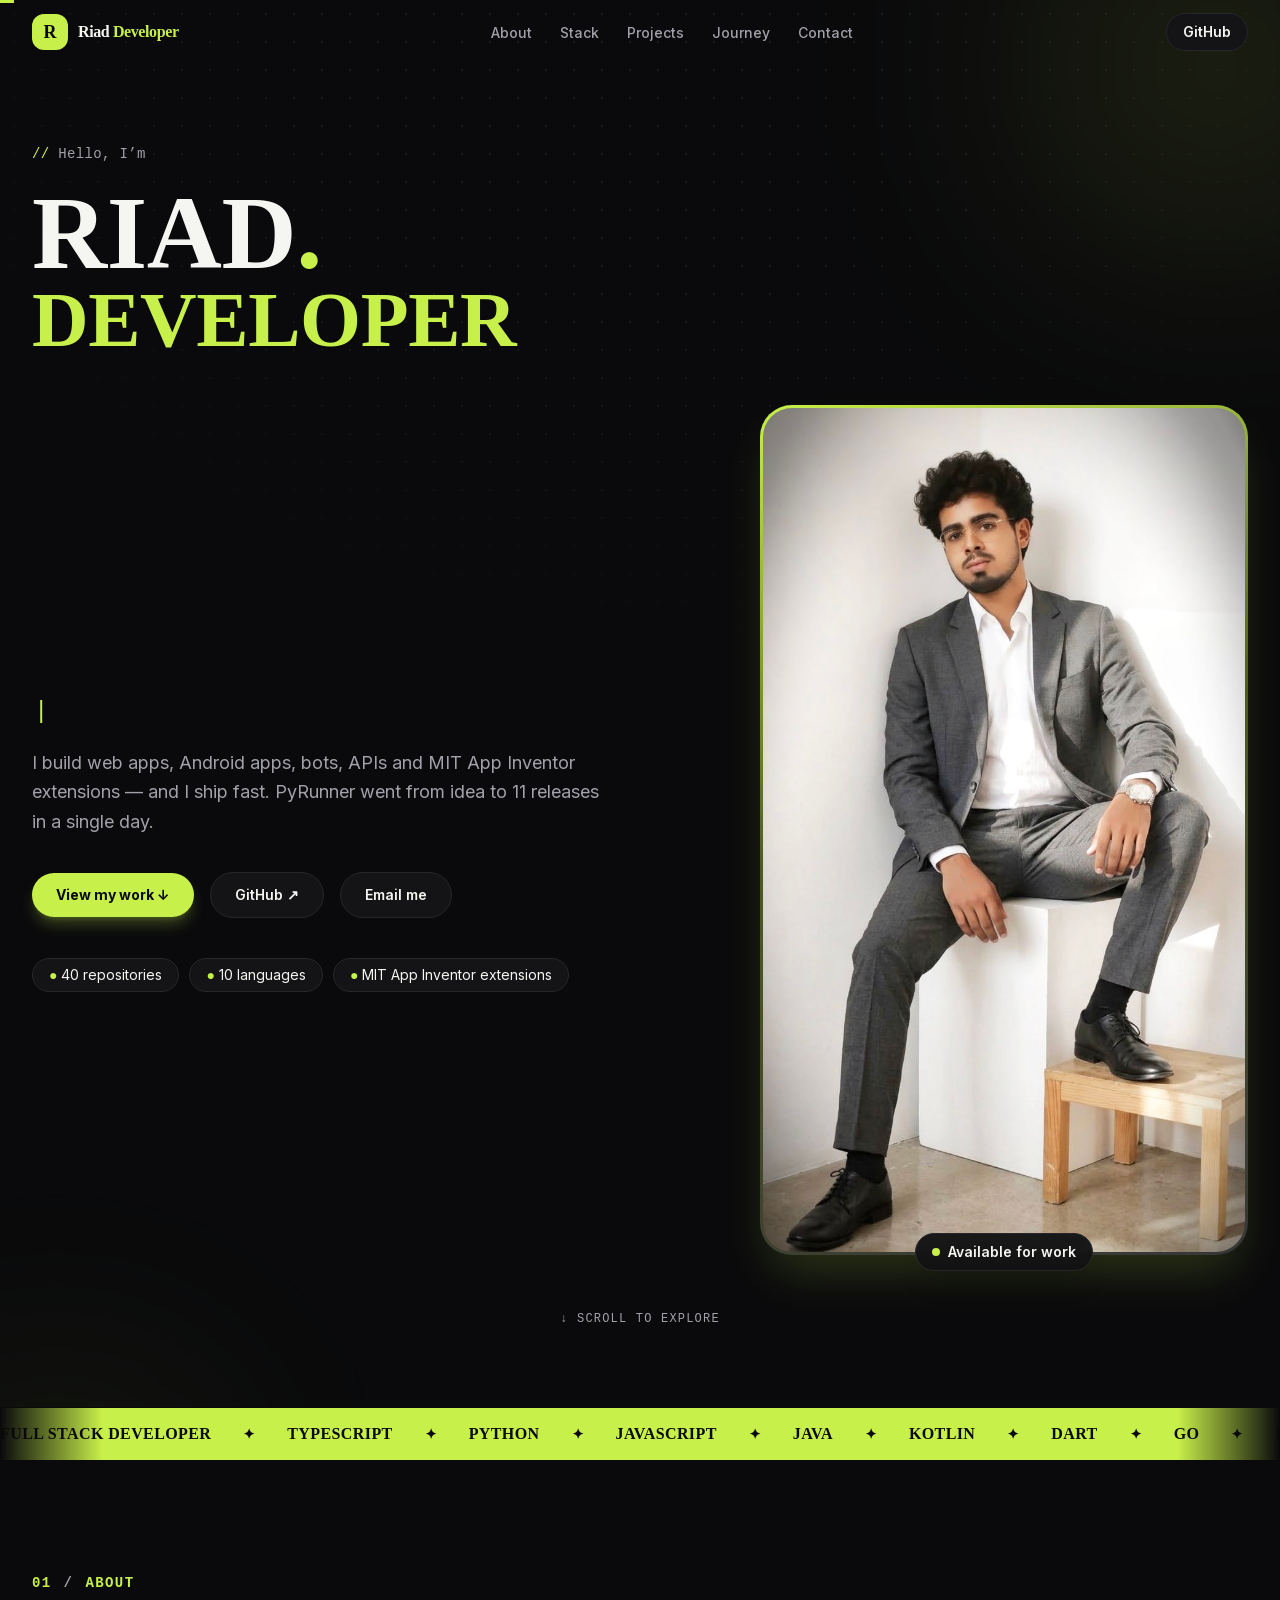
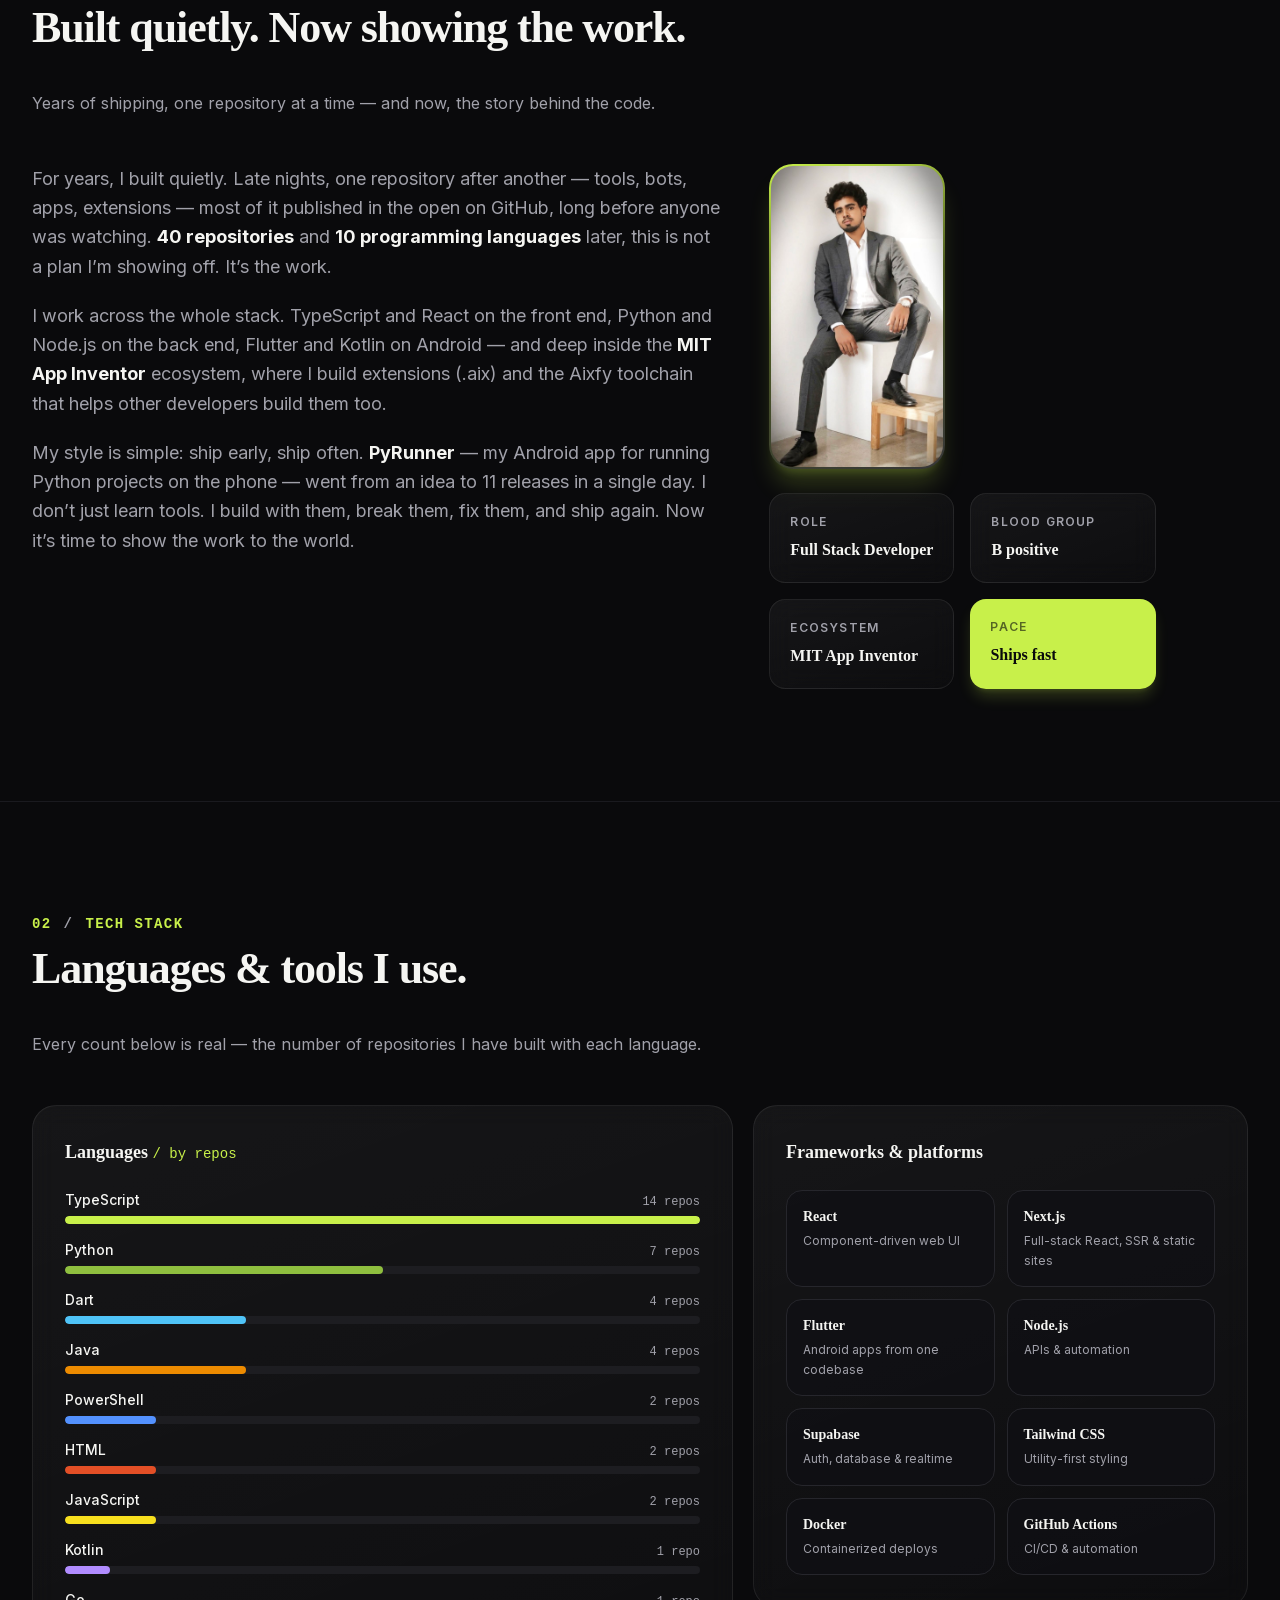
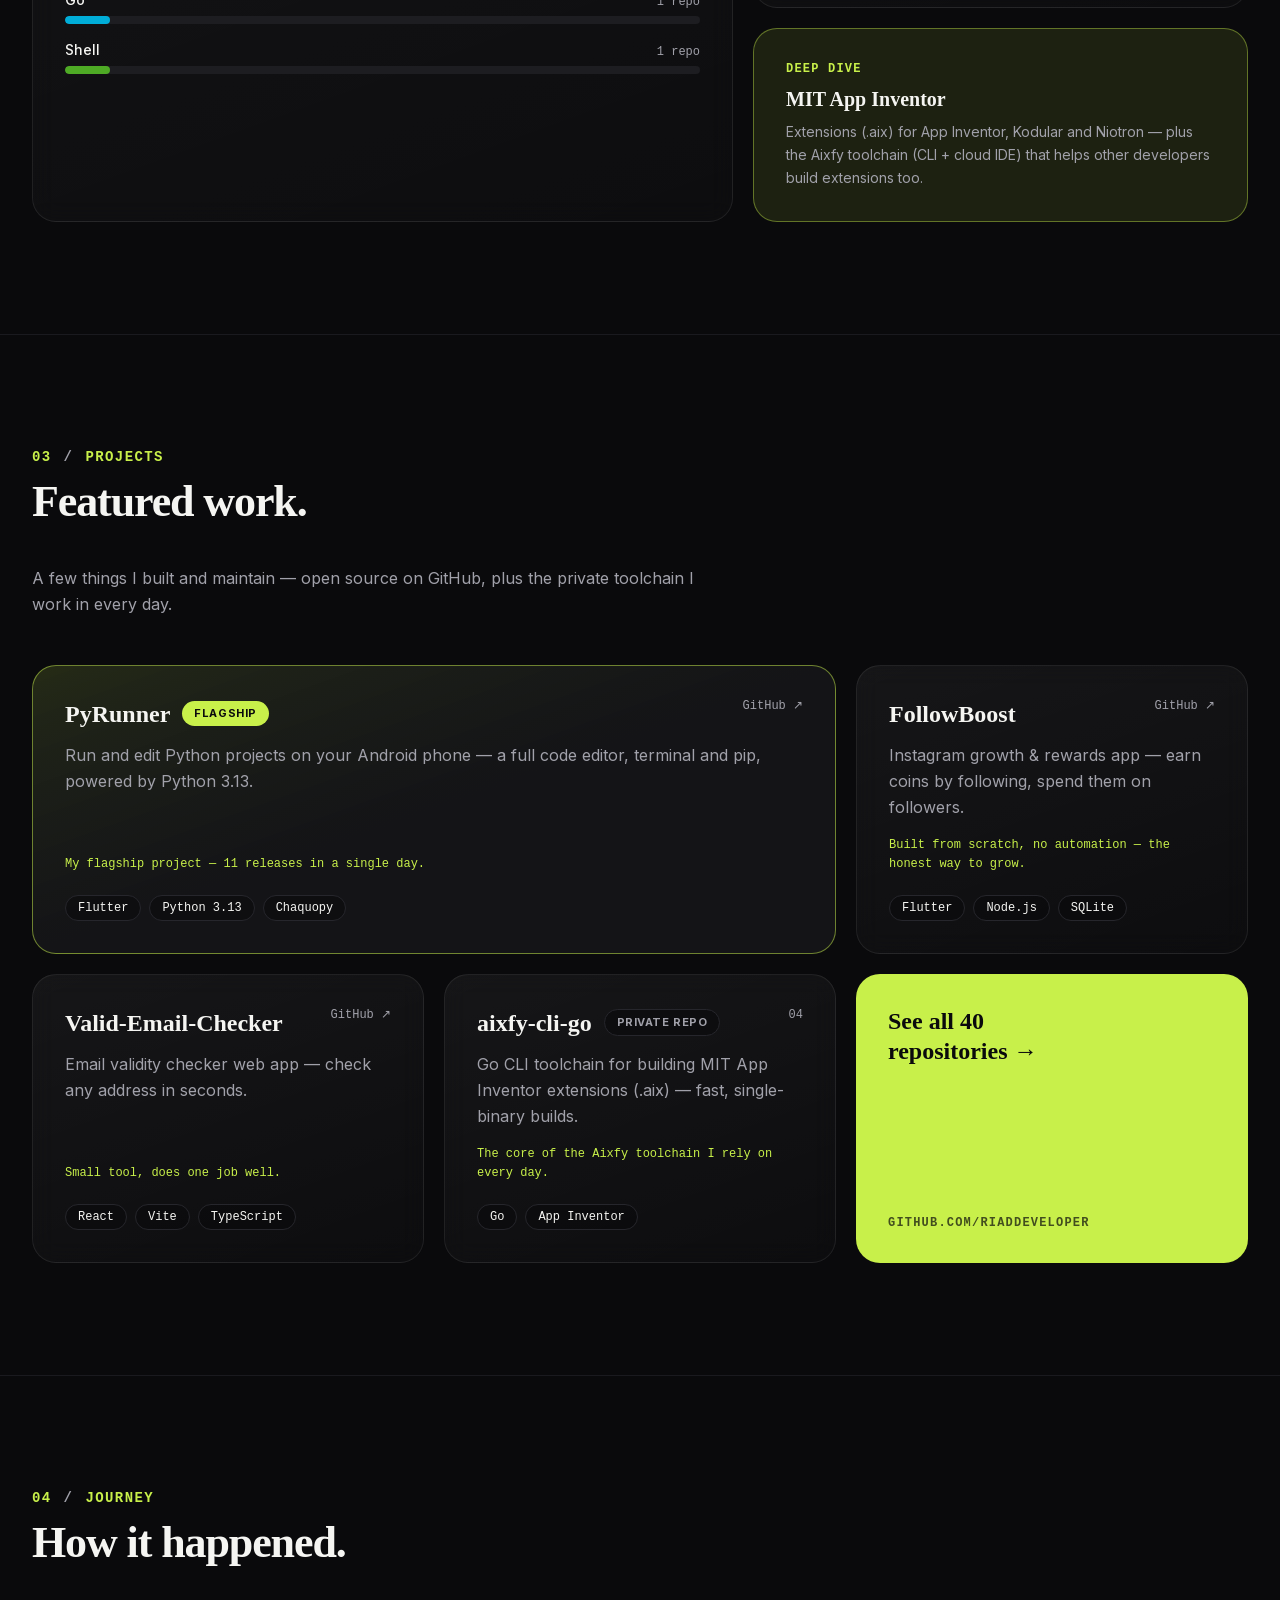
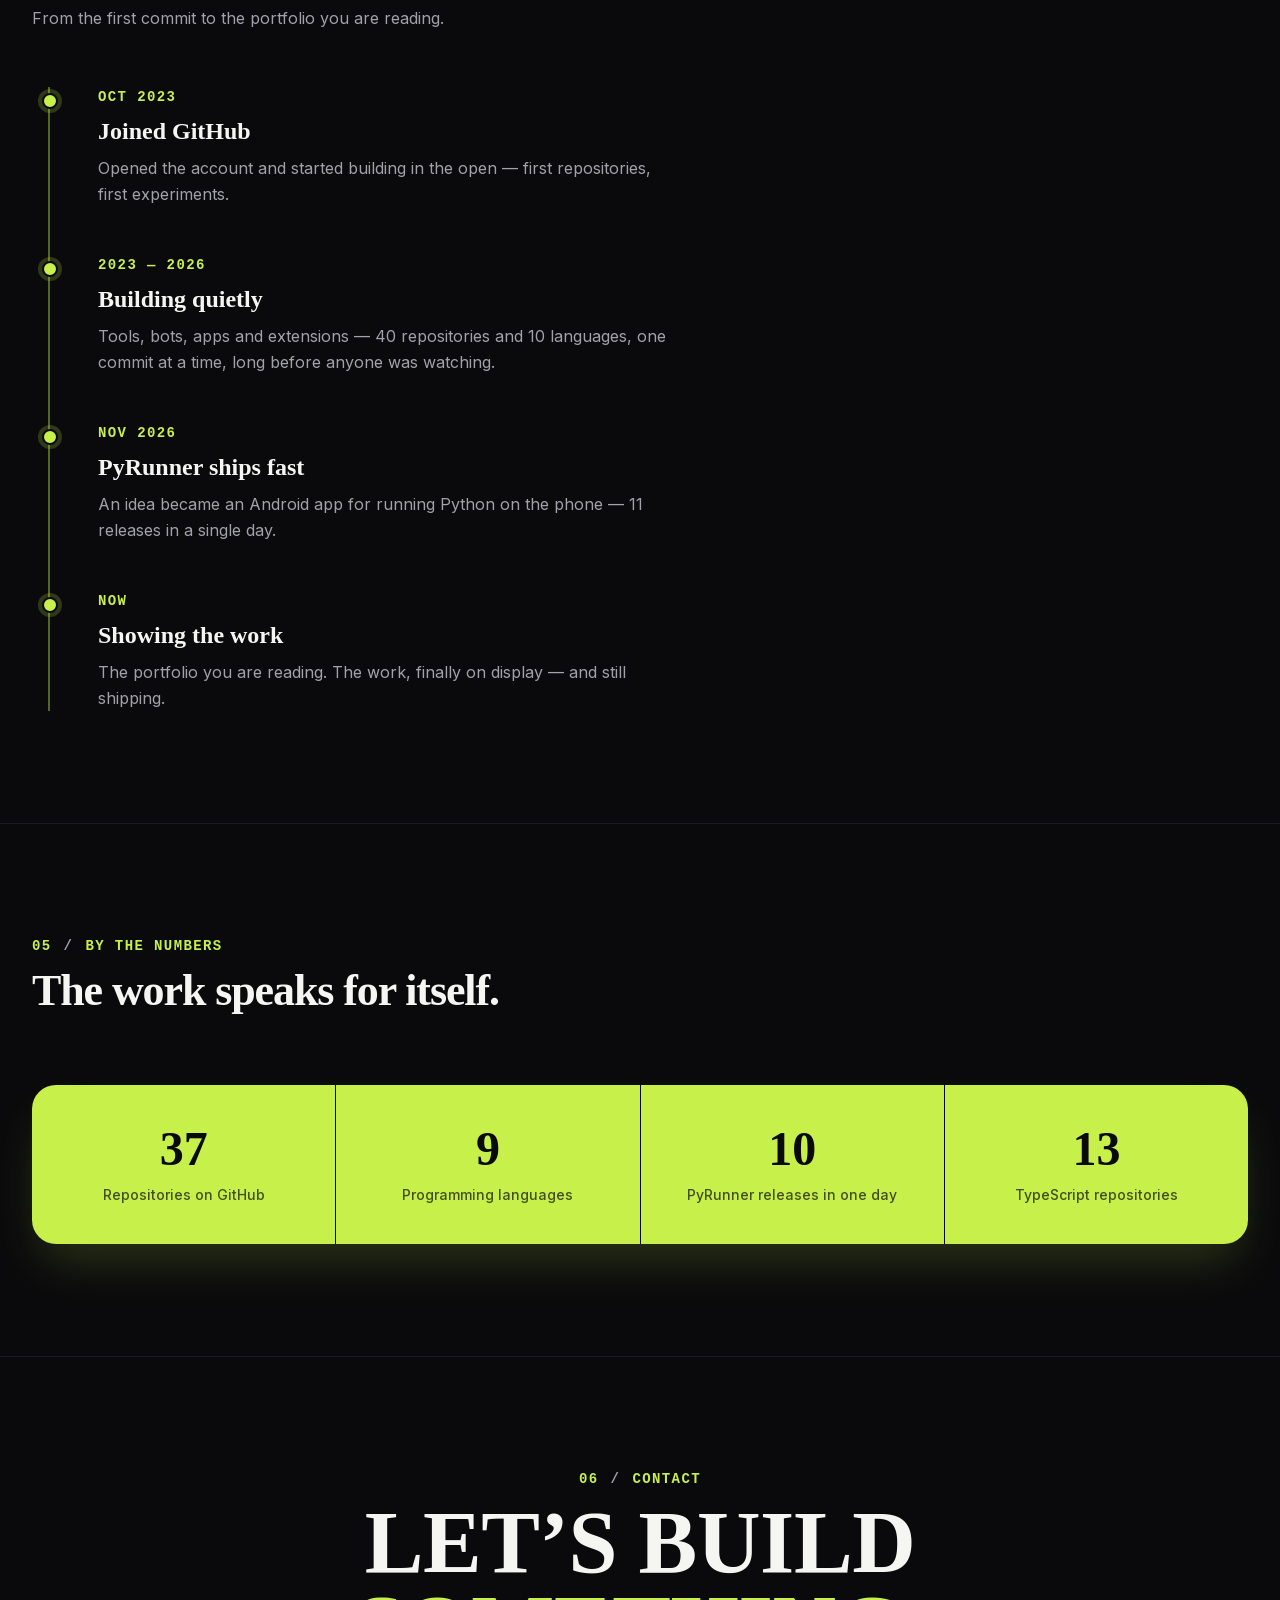
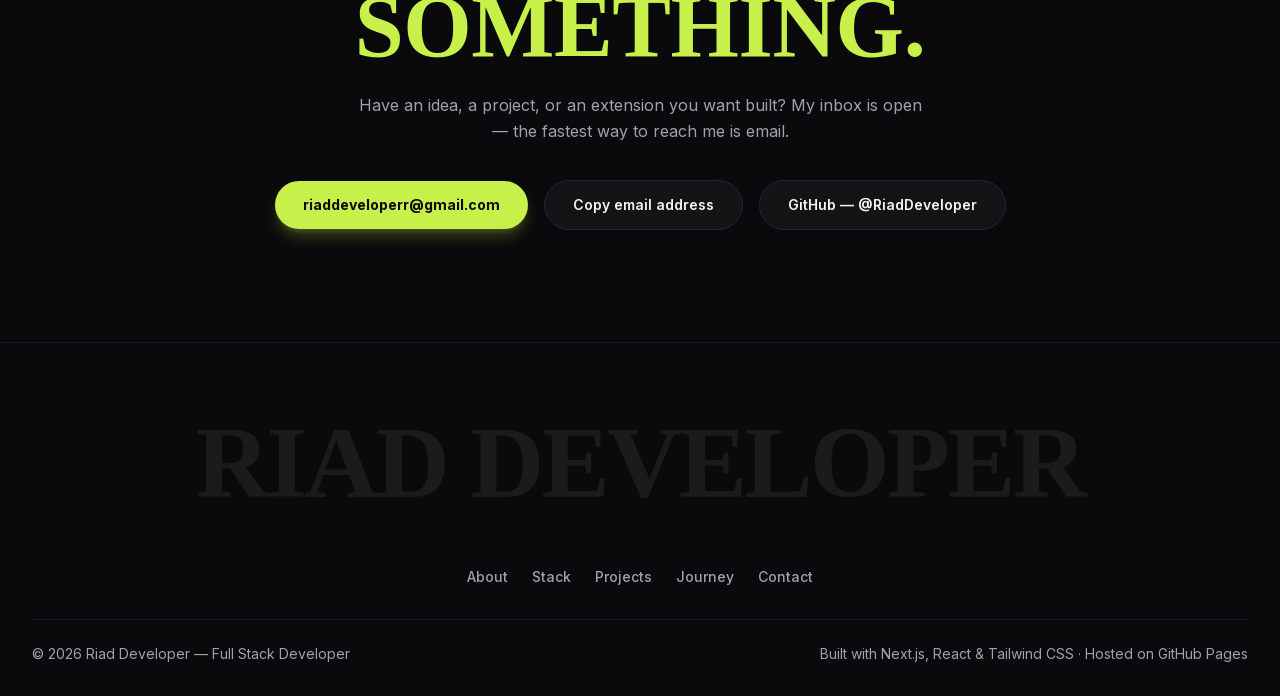
==== commit 0a042f16: "Repo count 41 → 40 (flutter fork deleted after PR #196416 closed unmerged)" ====
--- a/index.html
+++ b/index.html
@@ -1 +1 @@
-<!DOCTYPE html><html lang="en" class="scroll-smooth"><head><meta charSet="utf-8"/><meta name="viewport" content="width=device-width, initial-scale=1"/><link rel="preload" href="/_next/static/media/07c7676b89ed2778-s.p.2bn3s6zvc0dyp.woff2" as="font" crossorigin="" type="font/woff2"/><link rel="preload" href="/_next/static/media/2b81eeca71e9850c-s.p.3vm0tq4e-zz_5.woff2" as="font" crossorigin="" type="font/woff2"/><link rel="preload" as="image" href="/riad-developer.jpg"/><link rel="stylesheet" href="/_next/static/chunks/1jdbe-i9-2i4_.css" data-precedence="next"/><link rel="preload" as="script" fetchPriority="low" href="/_next/static/chunks/0j1we3cwg31qe.js"/><script src="/_next/static/chunks/1cuyxw6v18rxx.js" async=""></script><script src="/_next/static/chunks/2olo2e9e-_esu.js" async=""></script><script src="/_next/static/chunks/turbopack-2u1d16houkiyo.js" async=""></script><script src="/_next/static/chunks/1ua2kfq9s-me6.js" async=""></script><script src="/_next/static/chunks/1rnaui-hzdq6r.js" async=""></script><title>Riad Developer — Full Stack Developer</title><meta name="description" content="Riad Developer is a full stack developer building web apps, Android apps, bots, APIs and MIT App Inventor extensions. 41 repositories across 10 programming languages — TypeScript, Python, JavaScript, Java, Kotlin, Dart and more. His Android app PyRunner went from idea to 11 releases in a single day."/><link rel="author" href="https://riaddeveloper.is-a-good.dev"/><meta name="author" content="Riad Developer"/><meta name="keywords" content="Riad Developer,RiadDeveloper,Full Stack Developer,MIT App Inventor,PyRunner,TypeScript,Python,Flutter,Next.js,React,Android developer,portfolio"/><meta name="creator" content="Riad Developer"/><meta name="publisher" content="Riad Developer"/><meta name="robots" content="index, follow"/><meta name="googlebot" content="index, follow, max-video-preview:-1, max-image-preview:large, max-snippet:-1"/><link rel="canonical" href="https://riaddeveloper.is-a-good.dev"/><meta property="og:title" content="Riad Developer — Full Stack Developer"/><meta property="og:description" content="Riad Developer is a full stack developer building web apps, Android apps, bots, APIs and MIT App Inventor extensions. 41 repositories across 10 programming languages — TypeScript, Python, JavaScript, Java, Kotlin, Dart and more. His Android app PyRunner went from idea to 11 releases in a single day."/><meta property="og:url" content="https://riaddeveloper.is-a-good.dev"/><meta property="og:site_name" content="Riad Developer"/><meta property="og:locale" content="en_US"/><meta property="og:image" content="https://riaddeveloper.is-a-good.dev/opengraph-image.png"/><meta property="og:image:width" content="1200"/><meta property="og:image:height" content="630"/><meta property="og:image:alt" content="Riad Developer — Full Stack Developer"/><meta property="og:type" content="website"/><meta name="twitter:card" content="summary_large_image"/><meta name="twitter:title" content="Riad Developer — Full Stack Developer"/><meta name="twitter:description" content="Riad Developer is a full stack developer building web apps, Android apps, bots, APIs and MIT App Inventor extensions. 41 repositories across 10 programming languages — TypeScript, Python, JavaScript, Java, Kotlin, Dart and more. His Android app PyRunner went from idea to 11 releases in a single day."/><meta name="twitter:image" content="https://riaddeveloper.is-a-good.dev/opengraph-image.png"/><link rel="icon" href="/icon.svg?icon.22h28qku3hwwm.svg" sizes="any" type="image/svg+xml"/><meta name="next-size-adjust" content=""/><script src="/_next/static/chunks/0cz1d0mv5g_q7.js" noModule=""></script></head><body class="OdfJ-W_variable vkatEq_variable bg-ink font-sans text-paper antialiased"><div hidden=""><!--$--><!--/$--></div><script type="application/ld+json">{"@context":"https://schema.org","@type":"Person","name":"Riad Developer","alternateName":"RiadDeveloper","jobTitle":"Full Stack Developer","description":"Full stack developer building web apps, Android apps, bots, APIs and MIT App Inventor extensions. Known for shipping fast — PyRunner, his Android app for running Python projects on the phone, went from idea to 11 releases in a single day.","url":"https://riaddeveloper.is-a-good.dev/","image":"https://riaddeveloper.is-a-good.dev/riad-developer.jpg","email":"mailto:riaddeveloperr@gmail.com","sameAs":["https://github.com/RiadDeveloper","https://riaddeveloper.is-a-good.dev"],"knowsAbout":["TypeScript","Python","JavaScript","Java","Kotlin","Dart","Go","Rust","C#","PHP","React","Next.js","Flutter","Node.js","Supabase","Tailwind CSS","Docker","GitHub Actions","MIT App Inventor","Android development","Web development","API development"]}</script><div id="top" class="relative min-h-screen bg-ink"><div aria-hidden="true" class="fixed inset-x-0 top-0 z-[70] h-[3px] origin-left bg-accent" style="transform:scaleX(0)"></div><header class="fixed inset-x-0 top-0 z-50 border-b transition-colors border-transparent bg-transparent" style="opacity:0;transform:translateY(-60px)"><nav class="mx-auto flex h-16 max-w-7xl items-center justify-between px-5 sm:px-8" aria-label="Main navigation"><a href="#top" class="flex items-center gap-2.5" aria-label="Riad Developer — home"><span class="flex h-9 w-9 items-center justify-center rounded-xl bg-accent font-display text-lg font-bold text-ink">R</span><span class="font-display text-base font-bold tracking-tight text-paper">Riad <span class="text-accent">Developer</span></span></a><ul class="hidden items-center gap-7 md:flex"><li><a href="#about" class="text-sm font-medium text-muted transition-colors hover:text-accent">About</a></li><li><a href="#stack" class="text-sm font-medium text-muted transition-colors hover:text-accent">Stack</a></li><li><a href="#projects" class="text-sm font-medium text-muted transition-colors hover:text-accent">Projects</a></li><li><a href="#journey" class="text-sm font-medium text-muted transition-colors hover:text-accent">Journey</a></li><li><a href="#contact" class="text-sm font-medium text-muted transition-colors hover:text-accent">Contact</a></li></ul><div class="flex items-center gap-3"><a href="https://github.com/RiadDeveloper" target="_blank" rel="noopener noreferrer" class="hidden rounded-full border border-line bg-panel px-4 py-2 text-sm font-semibold text-paper transition-all hover:border-accent/60 hover:text-accent sm:block">GitHub</a><button type="button" aria-expanded="false" aria-controls="mobile-menu" aria-label="Open menu" class="flex h-10 w-10 items-center justify-center rounded-xl border border-line bg-panel text-paper transition-colors hover:border-accent/60 md:hidden"><span class="relative block h-4 w-5"><span class="absolute left-0 top-0 h-0.5 w-5 bg-current transition-transform duration-300 "></span><span class="absolute left-0 top-[7px] h-0.5 w-5 bg-current transition-opacity duration-300 "></span><span class="absolute left-0 top-[14px] h-0.5 w-5 bg-current transition-transform duration-300 "></span></span></button></div></nav></header><main><section class="relative overflow-hidden pt-28 pb-16 sm:pt-36 lg:pb-20" aria-label="Introduction"><div aria-hidden="true" class="dot-grid pointer-events-none absolute inset-0"></div><div aria-hidden="true" class="animate-float-slow pointer-events-none absolute -top-32 right-[-10%] h-96 w-96 rounded-full bg-accent/10 blur-[120px]"></div><div aria-hidden="true" class="pointer-events-none absolute bottom-[-20%] left-[-8%] h-80 w-80 rounded-full bg-accent/[0.07] blur-[110px]"></div><div class="relative mx-auto max-w-7xl px-5 sm:px-8"><p class="mb-5 font-mono text-sm font-medium tracking-wide text-muted" style="opacity:0;transform:translateY(20px)"><span class="text-accent">//</span> Hello, I’m</p><h1 class="font-display leading-[0.95] font-extrabold tracking-tight" style="opacity:0;transform:translateY(24px)"><span class="block text-[clamp(3rem,11vw,6.5rem)] text-paper">RIAD<span class="text-accent">.</span></span><span class="block text-[clamp(1.5rem,7.5vw,4.9rem)] text-accent">DEVELOPER</span></h1><div class="mt-10 grid items-center gap-12 sm:mt-12 lg:grid-cols-12 lg:gap-8"><div class="min-w-0 lg:col-span-7"><p class="mt-7 min-h-8 font-mono text-base text-paper sm:text-xl lg:text-2xl" style="opacity:0;transform:translateY(24px)"><span class="typing-caret text-accent" aria-label="Full Stack Developer"></span></p><p class="mt-5 max-w-xl text-base leading-relaxed text-muted sm:text-lg" style="opacity:0;transform:translateY(24px)">I build web apps, Android apps, bots, APIs and MIT App Inventor extensions — and I ship fast. PyRunner went from idea to 11 releases in a single day.</p><div class="mt-9 flex flex-wrap items-center gap-3 sm:gap-4" style="opacity:0;transform:translateY(24px)"><div style="transform:none"><a href="#projects" class="inline-block rounded-full bg-accent px-6 py-3 text-sm font-bold text-ink shadow-lg shadow-accent/25 transition-transform hover:scale-[1.03]">View my work ↓</a></div><div style="transform:none"><a href="https://github.com/RiadDeveloper" target="_blank" rel="noopener noreferrer" class="inline-block rounded-full border border-line bg-panel px-6 py-3 text-sm font-semibold text-paper transition-colors hover:border-accent/60 hover:text-accent">GitHub ↗</a></div><div style="transform:none"><a href="mailto:riaddeveloperr@gmail.com" class="inline-block rounded-full border border-line bg-panel px-6 py-3 text-sm font-semibold text-paper transition-colors hover:border-accent/60 hover:text-accent">Email me</a></div></div><div class="mt-10 flex flex-wrap gap-2.5" style="opacity:0"><span class="rounded-full border border-line bg-panel px-4 py-1.5 text-sm text-paper"><span class="text-accent">●</span> 41 repositories</span><span class="rounded-full border border-line bg-panel px-4 py-1.5 text-sm text-paper"><span class="text-accent">●</span> 10 languages</span><span class="rounded-full border border-line bg-panel px-4 py-1.5 text-sm text-paper"><span class="text-accent">●</span> MIT App Inventor extensions</span></div></div><div class="relative mx-auto w-full min-w-0 max-w-[300px] sm:max-w-[340px] lg:col-span-5 lg:max-w-none" style="opacity:0;transform:translateY(32px) scale(0.97)"><div class="ring-lime relative rounded-[2rem] p-[3px] shadow-2xl shadow-accent/20"><img src="/riad-developer.jpg" alt="Portrait of Riad Developer, a full stack developer, in a grey suit" width="784" height="1372" class="block h-auto w-full max-w-full rounded-[calc(2rem-3px)] object-cover" loading="eager"/></div><div class="absolute -bottom-4 left-1/2 flex -translate-x-1/2 items-center gap-2 rounded-full border border-line bg-ink-2/95 px-4 py-2 whitespace-nowrap shadow-xl backdrop-blur-md"><span class="animate-pulse-dot h-2 w-2 rounded-full bg-accent" aria-hidden="true"></span><span class="text-xs font-semibold text-paper sm:text-sm">Available for work</span></div></div></div><p class="mt-14 hidden justify-center font-mono text-xs tracking-widest text-muted uppercase sm:flex" aria-hidden="true" style="opacity:0"><span class="animate-bounce-soft inline-block">↓</span> Scroll to explore</p></div></section><div class="marquee-mask relative overflow-hidden border-y border-ink bg-accent py-3.5" aria-hidden="true"><div class="animate-marquee flex w-max items-center gap-8"><span class="flex items-center gap-8"><span class="font-display text-base font-bold tracking-wide whitespace-nowrap text-ink uppercase">Full Stack Developer</span><span class="text-sm font-bold text-ink">✦</span></span><span class="flex items-center gap-8"><span class="font-display text-base font-bold tracking-wide whitespace-nowrap text-ink uppercase">TypeScript</span><span class="text-sm font-bold text-ink">✦</span></span><span class="flex items-center gap-8"><span class="font-display text-base font-bold tracking-wide whitespace-nowrap text-ink uppercase">Python</span><span class="text-sm font-bold text-ink">✦</span></span><span class="flex items-center gap-8"><span class="font-display text-base font-bold tracking-wide whitespace-nowrap text-ink uppercase">JavaScript</span><span class="text-sm font-bold text-ink">✦</span></span><span class="flex items-center gap-8"><span class="font-display text-base font-bold tracking-wide whitespace-nowrap text-ink uppercase">Java</span><span class="text-sm font-bold text-ink">✦</span></span><span class="flex items-center gap-8"><span class="font-display text-base font-bold tracking-wide whitespace-nowrap text-ink uppercase">Kotlin</span><span class="text-sm font-bold text-ink">✦</span></span><span class="flex items-center gap-8"><span class="font-display text-base font-bold tracking-wide whitespace-nowrap text-ink uppercase">Dart</span><span class="text-sm font-bold text-ink">✦</span></span><span class="flex items-center gap-8"><span class="font-display text-base font-bold tracking-wide whitespace-nowrap text-ink uppercase">Go</span><span class="text-sm font-bold text-ink">✦</span></span><span class="flex items-center gap-8"><span class="font-display text-base font-bold tracking-wide whitespace-nowrap text-ink uppercase">Rust</span><span class="text-sm font-bold text-ink">✦</span></span><span class="flex items-center gap-8"><span class="font-display text-base font-bold tracking-wide whitespace-nowrap text-ink uppercase">React</span><span class="text-sm font-bold text-ink">✦</span></span><span class="flex items-center gap-8"><span class="font-display text-base font-bold tracking-wide whitespace-nowrap text-ink uppercase">Next.js</span><span class="text-sm font-bold text-ink">✦</span></span><span class="flex items-center gap-8"><span class="font-display text-base font-bold tracking-wide whitespace-nowrap text-ink uppercase">Flutter</span><span class="text-sm font-bold text-ink">✦</span></span><span class="flex items-center gap-8"><span class="font-display text-base font-bold tracking-wide whitespace-nowrap text-ink uppercase">Node.js</span><span class="text-sm font-bold text-ink">✦</span></span><span class="flex items-center gap-8"><span class="font-display text-base font-bold tracking-wide whitespace-nowrap text-ink uppercase">Supabase</span><span class="text-sm font-bold text-ink">✦</span></span><span class="flex items-center gap-8"><span class="font-display text-base font-bold tracking-wide whitespace-nowrap text-ink uppercase">Tailwind CSS</span><span class="text-sm font-bold text-ink">✦</span></span><span class="flex items-center gap-8"><span class="font-display text-base font-bold tracking-wide whitespace-nowrap text-ink uppercase">Docker</span><span class="text-sm font-bold text-ink">✦</span></span><span class="flex items-center gap-8"><span class="font-display text-base font-bold tracking-wide whitespace-nowrap text-ink uppercase">GitHub Actions</span><span class="text-sm font-bold text-ink">✦</span></span><span class="flex items-center gap-8"><span class="font-display text-base font-bold tracking-wide whitespace-nowrap text-ink uppercase">MIT App Inventor</span><span class="text-sm font-bold text-ink">✦</span></span><span class="flex items-center gap-8"><span class="font-display text-base font-bold tracking-wide whitespace-nowrap text-ink uppercase">Full Stack Developer</span><span class="text-sm font-bold text-ink">✦</span></span><span class="flex items-center gap-8"><span class="font-display text-base font-bold tracking-wide whitespace-nowrap text-ink uppercase">TypeScript</span><span class="text-sm font-bold text-ink">✦</span></span><span class="flex items-center gap-8"><span class="font-display text-base font-bold tracking-wide whitespace-nowrap text-ink uppercase">Python</span><span class="text-sm font-bold text-ink">✦</span></span><span class="flex items-center gap-8"><span class="font-display text-base font-bold tracking-wide whitespace-nowrap text-ink uppercase">JavaScript</span><span class="text-sm font-bold text-ink">✦</span></span><span class="flex items-center gap-8"><span class="font-display text-base font-bold tracking-wide whitespace-nowrap text-ink uppercase">Java</span><span class="text-sm font-bold text-ink">✦</span></span><span class="flex items-center gap-8"><span class="font-display text-base font-bold tracking-wide whitespace-nowrap text-ink uppercase">Kotlin</span><span class="text-sm font-bold text-ink">✦</span></span><span class="flex items-center gap-8"><span class="font-display text-base font-bold tracking-wide whitespace-nowrap text-ink uppercase">Dart</span><span class="text-sm font-bold text-ink">✦</span></span><span class="flex items-center gap-8"><span class="font-display text-base font-bold tracking-wide whitespace-nowrap text-ink uppercase">Go</span><span class="text-sm font-bold text-ink">✦</span></span><span class="flex items-center gap-8"><span class="font-display text-base font-bold tracking-wide whitespace-nowrap text-ink uppercase">Rust</span><span class="text-sm font-bold text-ink">✦</span></span><span class="flex items-center gap-8"><span class="font-display text-base font-bold tracking-wide whitespace-nowrap text-ink uppercase">React</span><span class="text-sm font-bold text-ink">✦</span></span><span class="flex items-center gap-8"><span class="font-display text-base font-bold tracking-wide whitespace-nowrap text-ink uppercase">Next.js</span><span class="text-sm font-bold text-ink">✦</span></span><span class="flex items-center gap-8"><span class="font-display text-base font-bold tracking-wide whitespace-nowrap text-ink uppercase">Flutter</span><span class="text-sm font-bold text-ink">✦</span></span><span class="flex items-center gap-8"><span class="font-display text-base font-bold tracking-wide whitespace-nowrap text-ink uppercase">Node.js</span><span class="text-sm font-bold text-ink">✦</span></span><span class="flex items-center gap-8"><span class="font-display text-base font-bold tracking-wide whitespace-nowrap text-ink uppercase">Supabase</span><span class="text-sm font-bold text-ink">✦</span></span><span class="flex items-center gap-8"><span class="font-display text-base font-bold tracking-wide whitespace-nowrap text-ink uppercase">Tailwind CSS</span><span class="text-sm font-bold text-ink">✦</span></span><span class="flex items-center gap-8"><span class="font-display text-base font-bold tracking-wide whitespace-nowrap text-ink uppercase">Docker</span><span class="text-sm font-bold text-ink">✦</span></span><span class="flex items-center gap-8"><span class="font-display text-base font-bold tracking-wide whitespace-nowrap text-ink uppercase">GitHub Actions</span><span class="text-sm font-bold text-ink">✦</span></span><span class="flex items-center gap-8"><span class="font-display text-base font-bold tracking-wide whitespace-nowrap text-ink uppercase">MIT App Inventor</span><span class="text-sm font-bold text-ink">✦</span></span></div></div><section id="about" aria-labelledby="about-heading" class="scroll-mt-24 py-20 sm:py-28"><div class="mx-auto max-w-7xl px-5 sm:px-8"><div style="opacity:0;transform:translateY(28px)"><p class="mb-3 flex items-baseline gap-3 font-mono text-sm font-semibold tracking-widest uppercase"><span class="text-accent">01</span><span class="text-muted">/</span><span class="text-accent">About</span></p><h2 class="max-w-3xl font-display text-3xl leading-[1.05] font-bold tracking-tight text-paper sm:text-4xl lg:text-[2.75rem]">Built quietly. Now showing the work.</h2><div aria-hidden="true" class="mt-5 h-[3px] w-16 origin-left rounded-full bg-accent" style="transform:scaleX(0)"></div><p class="mt-4 max-w-2xl text-base leading-relaxed text-muted">Years of shipping, one repository at a time — and now, the story behind the code.</p></div><div class="mt-12 grid gap-10 lg:grid-cols-12 lg:gap-12"><div class="min-w-0 lg:col-span-7" style="opacity:0;transform:translateY(28px)"><div class="space-y-5 text-base leading-relaxed text-muted sm:text-lg sm:leading-relaxed"><p>For years, I built quietly. Late nights, one repository after another — tools, bots, apps, extensions — most of it published in the open on GitHub, long before anyone was watching.<!-- --> <strong class="text-paper">41 repositories</strong> <!-- -->and <strong class="text-paper">10 programming languages</strong> <!-- -->later, this is not a plan I’m showing off. It’s the work.</p><p>I work across the whole stack. TypeScript and React on the front end, Python and Node.js on the back end, Flutter and Kotlin on Android — and deep inside the<!-- --> <strong class="text-paper">MIT App Inventor</strong> <!-- -->ecosystem, where I build extensions (.aix) and the Aixfy toolchain that helps other developers build them too.</p><p>My style is simple: ship early, ship often.<!-- --> <strong class="text-paper">PyRunner</strong> — my Android app for running Python projects on the phone — went from an idea to 11 releases in a single day. I don’t just learn tools. I build with them, break them, fix them, and ship again. Now it’s time to show the work to the world.</p></div></div><div class="min-w-0 lg:col-span-5" style="opacity:0;transform:translateY(28px)"><div class="flex flex-col gap-6 sm:flex-row sm:items-start lg:flex-col"><div class="relative shrink-0"><div class="ring-lime w-36 rounded-3xl p-[2px] shadow-xl shadow-accent/20 sm:w-44"><img src="/riad-developer.jpg" alt="Riad Developer, full stack developer" width="784" height="1372" loading="lazy" class="block h-auto w-full max-w-full rounded-[calc(1.5rem-2px)] object-cover"/></div></div><dl class="grid min-w-0 flex-1 grid-cols-2 gap-4"><div class="min-w-0 rounded-2xl p-5 transition-colors glass hover:border-accent/40"><dt class="text-xs font-semibold tracking-widest uppercase text-muted">Role</dt><dd class="mt-2 font-display text-base font-bold break-words text-paper">Full Stack Developer</dd></div><div class="min-w-0 rounded-2xl p-5 transition-colors glass hover:border-accent/40"><dt class="text-xs font-semibold tracking-widest uppercase text-muted">Blood group</dt><dd class="mt-2 font-display text-base font-bold break-words text-paper">B positive</dd></div><div class="min-w-0 rounded-2xl p-5 transition-colors glass hover:border-accent/40"><dt class="text-xs font-semibold tracking-widest uppercase text-muted">Ecosystem</dt><dd class="mt-2 font-display text-base font-bold break-words text-paper">MIT App Inventor</dd></div><div class="min-w-0 rounded-2xl p-5 transition-colors bg-accent text-ink shadow-lg shadow-accent/20"><dt class="text-xs font-semibold tracking-widest uppercase text-ink/60">Pace</dt><dd class="mt-2 font-display text-base font-bold break-words text-ink">Ships fast</dd></div></dl></div></div></div></div></section><section id="stack" aria-labelledby="stack-heading" class="scroll-mt-24 border-t border-line/60 py-20 sm:py-28"><div class="mx-auto max-w-7xl px-5 sm:px-8"><div style="opacity:0;transform:translateY(28px)"><p class="mb-3 flex items-baseline gap-3 font-mono text-sm font-semibold tracking-widest uppercase"><span class="text-accent">02</span><span class="text-muted">/</span><span class="text-accent">Tech Stack</span></p><h2 class="max-w-3xl font-display text-3xl leading-[1.05] font-bold tracking-tight text-paper sm:text-4xl lg:text-[2.75rem]">Languages &amp; tools I use.</h2><div aria-hidden="true" class="mt-5 h-[3px] w-16 origin-left rounded-full bg-accent" style="transform:scaleX(0)"></div><p class="mt-4 max-w-2xl text-base leading-relaxed text-muted">Every count below is real — the number of repositories I have built with each language.</p></div><div class="mt-12 grid gap-5 lg:grid-cols-12"><div class="min-w-0 lg:col-span-7" style="opacity:0;transform:translateY(28px)"><div class="glass h-full rounded-3xl p-6 sm:p-8"><h3 class="mb-6 font-display text-lg font-bold text-paper">Languages <span class="font-mono text-sm font-normal text-accent">/ by repos</span></h3><ul class="space-y-4"><li class="min-w-0"><div class="mb-1.5 flex items-baseline justify-between gap-3 text-sm"><span class="font-medium text-paper">TypeScript</span><span class="shrink-0 font-mono text-xs text-muted">14<!-- --> <!-- -->repos</span></div><div class="h-2 overflow-hidden rounded-full bg-panel-2"><div class="h-full rounded-full" style="background-color:#C8F04A;width:0px"></div></div></li><li class="min-w-0"><div class="mb-1.5 flex items-baseline justify-between gap-3 text-sm"><span class="font-medium text-paper">Python</span><span class="shrink-0 font-mono text-xs text-muted">7<!-- --> <!-- -->repos</span></div><div class="h-2 overflow-hidden rounded-full bg-panel-2"><div class="h-full rounded-full" style="background-color:#8FBF3F;width:0px"></div></div></li><li class="min-w-0"><div class="mb-1.5 flex items-baseline justify-between gap-3 text-sm"><span class="font-medium text-paper">Dart</span><span class="shrink-0 font-mono text-xs text-muted">4<!-- --> <!-- -->repos</span></div><div class="h-2 overflow-hidden rounded-full bg-panel-2"><div class="h-full rounded-full" style="background-color:#4FC3F7;width:0px"></div></div></li><li class="min-w-0"><div class="mb-1.5 flex items-baseline justify-between gap-3 text-sm"><span class="font-medium text-paper">Java</span><span class="shrink-0 font-mono text-xs text-muted">4<!-- --> <!-- -->repos</span></div><div class="h-2 overflow-hidden rounded-full bg-panel-2"><div class="h-full rounded-full" style="background-color:#ED8B00;width:0px"></div></div></li><li class="min-w-0"><div class="mb-1.5 flex items-baseline justify-between gap-3 text-sm"><span class="font-medium text-paper">PowerShell</span><span class="shrink-0 font-mono text-xs text-muted">2<!-- --> <!-- -->repos</span></div><div class="h-2 overflow-hidden rounded-full bg-panel-2"><div class="h-full rounded-full" style="background-color:#5391FE;width:0px"></div></div></li><li class="min-w-0"><div class="mb-1.5 flex items-baseline justify-between gap-3 text-sm"><span class="font-medium text-paper">HTML</span><span class="shrink-0 font-mono text-xs text-muted">2<!-- --> <!-- -->repos</span></div><div class="h-2 overflow-hidden rounded-full bg-panel-2"><div class="h-full rounded-full" style="background-color:#E34F26;width:0px"></div></div></li><li class="min-w-0"><div class="mb-1.5 flex items-baseline justify-between gap-3 text-sm"><span class="font-medium text-paper">JavaScript</span><span class="shrink-0 font-mono text-xs text-muted">2<!-- --> <!-- -->repos</span></div><div class="h-2 overflow-hidden rounded-full bg-panel-2"><div class="h-full rounded-full" style="background-color:#F7DF1E;width:0px"></div></div></li><li class="min-w-0"><div class="mb-1.5 flex items-baseline justify-between gap-3 text-sm"><span class="font-medium text-paper">Kotlin</span><span class="shrink-0 font-mono text-xs text-muted">1<!-- --> <!-- -->repo</span></div><div class="h-2 overflow-hidden rounded-full bg-panel-2"><div class="h-full rounded-full" style="background-color:#B18CFF;width:0px"></div></div></li><li class="min-w-0"><div class="mb-1.5 flex items-baseline justify-between gap-3 text-sm"><span class="font-medium text-paper">Go</span><span class="shrink-0 font-mono text-xs text-muted">1<!-- --> <!-- -->repo</span></div><div class="h-2 overflow-hidden rounded-full bg-panel-2"><div class="h-full rounded-full" style="background-color:#00ADD8;width:0px"></div></div></li><li class="min-w-0"><div class="mb-1.5 flex items-baseline justify-between gap-3 text-sm"><span class="font-medium text-paper">Shell</span><span class="shrink-0 font-mono text-xs text-muted">1<!-- --> <!-- -->repo</span></div><div class="h-2 overflow-hidden rounded-full bg-panel-2"><div class="h-full rounded-full" style="background-color:#4EAA25;width:0px"></div></div></li></ul></div></div><div class="min-w-0 lg:col-span-5" style="opacity:0;transform:translateY(28px)"><div class="flex h-full flex-col gap-5"><div class="glass rounded-3xl p-6 sm:p-8"><h3 class="mb-6 font-display text-lg font-bold text-paper">Frameworks &amp; platforms</h3><ul class="grid grid-cols-2 gap-3"><li class="min-w-0 rounded-2xl border border-line bg-ink-2/70 p-4 transition-all hover:-translate-y-0.5 hover:border-accent/50"><p class="font-display text-sm font-bold break-words text-paper">React</p><p class="mt-1 text-xs leading-relaxed text-muted">Component-driven web UI</p></li><li class="min-w-0 rounded-2xl border border-line bg-ink-2/70 p-4 transition-all hover:-translate-y-0.5 hover:border-accent/50"><p class="font-display text-sm font-bold break-words text-paper">Next.js</p><p class="mt-1 text-xs leading-relaxed text-muted">Full-stack React, SSR &amp; static sites</p></li><li class="min-w-0 rounded-2xl border border-line bg-ink-2/70 p-4 transition-all hover:-translate-y-0.5 hover:border-accent/50"><p class="font-display text-sm font-bold break-words text-paper">Flutter</p><p class="mt-1 text-xs leading-relaxed text-muted">Android apps from one codebase</p></li><li class="min-w-0 rounded-2xl border border-line bg-ink-2/70 p-4 transition-all hover:-translate-y-0.5 hover:border-accent/50"><p class="font-display text-sm font-bold break-words text-paper">Node.js</p><p class="mt-1 text-xs leading-relaxed text-muted">APIs &amp; automation</p></li><li class="min-w-0 rounded-2xl border border-line bg-ink-2/70 p-4 transition-all hover:-translate-y-0.5 hover:border-accent/50"><p class="font-display text-sm font-bold break-words text-paper">Supabase</p><p class="mt-1 text-xs leading-relaxed text-muted">Auth, database &amp; realtime</p></li><li class="min-w-0 rounded-2xl border border-line bg-ink-2/70 p-4 transition-all hover:-translate-y-0.5 hover:border-accent/50"><p class="font-display text-sm font-bold break-words text-paper">Tailwind CSS</p><p class="mt-1 text-xs leading-relaxed text-muted">Utility-first styling</p></li><li class="min-w-0 rounded-2xl border border-line bg-ink-2/70 p-4 transition-all hover:-translate-y-0.5 hover:border-accent/50"><p class="font-display text-sm font-bold break-words text-paper">Docker</p><p class="mt-1 text-xs leading-relaxed text-muted">Containerized deploys</p></li><li class="min-w-0 rounded-2xl border border-line bg-ink-2/70 p-4 transition-all hover:-translate-y-0.5 hover:border-accent/50"><p class="font-display text-sm font-bold break-words text-paper">GitHub Actions</p><p class="mt-1 text-xs leading-relaxed text-muted">CI/CD &amp; automation</p></li></ul></div><div class="rounded-3xl border border-accent/40 bg-accent/10 p-6 sm:p-8"><p class="font-mono text-xs font-semibold tracking-widest text-accent uppercase">Deep dive</p><h3 class="mt-2 font-display text-xl font-bold text-paper">MIT App Inventor</h3><p class="mt-2 text-sm leading-relaxed text-muted">Extensions (.aix) for App Inventor, Kodular and Niotron — plus the Aixfy toolchain (CLI + cloud IDE) that helps other developers build extensions too.</p></div></div></div></div></div></section><section id="projects" aria-labelledby="projects-heading" class="scroll-mt-24 border-t border-line/60 py-20 sm:py-28"><div class="mx-auto max-w-7xl px-5 sm:px-8"><div style="opacity:0;transform:translateY(28px)"><p class="mb-3 flex items-baseline gap-3 font-mono text-sm font-semibold tracking-widest uppercase"><span class="text-accent">03</span><span class="text-muted">/</span><span class="text-accent">Projects</span></p><h2 class="max-w-3xl font-display text-3xl leading-[1.05] font-bold tracking-tight text-paper sm:text-4xl lg:text-[2.75rem]">Featured work.</h2><div aria-hidden="true" class="mt-5 h-[3px] w-16 origin-left rounded-full bg-accent" style="transform:scaleX(0)"></div><p class="mt-4 max-w-2xl text-base leading-relaxed text-muted">A few things I built and maintain — open source on GitHub, plus the private toolchain I work in every day.</p></div><div class="mt-12 grid gap-5 md:grid-cols-2 lg:grid-cols-3"><div class="min-w-0 md:col-span-2 lg:col-span-2" style="opacity:0;transform:translateY(28px)"><a href="https://github.com/RiadDeveloper/PyRunner" target="_blank" rel="noopener noreferrer" class="group flex h-full min-w-0 flex-col rounded-3xl border p-6 sm:p-8 border-accent/50 bg-gradient-to-br from-accent/15 via-panel to-panel transition-colors hover:border-accent/60" aria-label="PyRunner on GitHub"><div class="flex items-start justify-between gap-4"><div class="flex min-w-0 flex-wrap items-center gap-3"><h3 class="font-display text-xl font-bold text-paper group-hover:text-accent sm:text-2xl">PyRunner</h3><span class="rounded-full bg-accent px-3 py-1 text-[11px] font-bold tracking-wider text-ink uppercase">Flagship</span></div><span class="shrink-0 font-mono text-xs text-muted transition-colors group-hover:text-accent">GitHub ↗</span></div><p class="mt-3 flex-1 text-sm leading-relaxed text-muted sm:text-base">Run and edit Python projects on your Android phone — a full code editor, terminal and pip, powered by Python 3.13.</p><p class="mt-4 font-mono text-xs leading-relaxed text-accent">My flagship project — 11 releases in a single day.</p><ul class="mt-5 flex flex-wrap gap-2"><li class="rounded-full border border-line bg-ink/60 px-3 py-1 font-mono text-xs text-paper">Flutter</li><li class="rounded-full border border-line bg-ink/60 px-3 py-1 font-mono text-xs text-paper">Python 3.13</li><li class="rounded-full border border-line bg-ink/60 px-3 py-1 font-mono text-xs text-paper">Chaquopy</li></ul></a></div><div class="min-w-0 " style="opacity:0;transform:translateY(28px)"><a href="https://github.com/RiadDeveloper/FollowBoost" target="_blank" rel="noopener noreferrer" class="group flex h-full min-w-0 flex-col rounded-3xl border p-6 sm:p-8 glass transition-colors hover:border-accent/60" aria-label="FollowBoost on GitHub"><div class="flex items-start justify-between gap-4"><div class="flex min-w-0 flex-wrap items-center gap-3"><h3 class="font-display text-xl font-bold text-paper group-hover:text-accent sm:text-2xl">FollowBoost</h3></div><span class="shrink-0 font-mono text-xs text-muted transition-colors group-hover:text-accent">GitHub ↗</span></div><p class="mt-3 flex-1 text-sm leading-relaxed text-muted sm:text-base">Instagram growth &amp; rewards app — earn coins by following, spend them on followers.</p><p class="mt-4 font-mono text-xs leading-relaxed text-accent">Built from scratch, no automation — the honest way to grow.</p><ul class="mt-5 flex flex-wrap gap-2"><li class="rounded-full border border-line bg-ink/60 px-3 py-1 font-mono text-xs text-paper">Flutter</li><li class="rounded-full border border-line bg-ink/60 px-3 py-1 font-mono text-xs text-paper">Node.js</li><li class="rounded-full border border-line bg-ink/60 px-3 py-1 font-mono text-xs text-paper">SQLite</li></ul></a></div><div class="min-w-0 " style="opacity:0;transform:translateY(28px)"><a href="https://github.com/RiadDeveloper/Valid-Email-Checker" target="_blank" rel="noopener noreferrer" class="group flex h-full min-w-0 flex-col rounded-3xl border p-6 sm:p-8 glass transition-colors hover:border-accent/60" aria-label="Valid-Email-Checker on GitHub"><div class="flex items-start justify-between gap-4"><div class="flex min-w-0 flex-wrap items-center gap-3"><h3 class="font-display text-xl font-bold text-paper group-hover:text-accent sm:text-2xl">Valid-Email-Checker</h3></div><span class="shrink-0 font-mono text-xs text-muted transition-colors group-hover:text-accent">GitHub ↗</span></div><p class="mt-3 flex-1 text-sm leading-relaxed text-muted sm:text-base">Email validity checker web app — check any address in seconds.</p><p class="mt-4 font-mono text-xs leading-relaxed text-accent">Small tool, does one job well.</p><ul class="mt-5 flex flex-wrap gap-2"><li class="rounded-full border border-line bg-ink/60 px-3 py-1 font-mono text-xs text-paper">React</li><li class="rounded-full border border-line bg-ink/60 px-3 py-1 font-mono text-xs text-paper">Vite</li><li class="rounded-full border border-line bg-ink/60 px-3 py-1 font-mono text-xs text-paper">TypeScript</li></ul></a></div><div class="min-w-0 " style="opacity:0;transform:translateY(28px)"><div class="group flex h-full min-w-0 flex-col rounded-3xl border p-6 sm:p-8 glass transition-colors hover:border-accent/60" aria-label="aixfy-cli-go — private repository"><div class="flex items-start justify-between gap-4"><div class="flex min-w-0 flex-wrap items-center gap-3"><h3 class="font-display text-xl font-bold text-paper group-hover:text-accent sm:text-2xl">aixfy-cli-go</h3><span class="rounded-full border border-line bg-ink/60 px-3 py-1 text-[11px] font-bold tracking-wider text-muted uppercase">Private repo</span></div><span class="shrink-0 font-mono text-xs text-muted transition-colors group-hover:text-accent">04</span></div><p class="mt-3 flex-1 text-sm leading-relaxed text-muted sm:text-base">Go CLI toolchain for building MIT App Inventor extensions (.aix) — fast, single-binary builds.</p><p class="mt-4 font-mono text-xs leading-relaxed text-accent">The core of the Aixfy toolchain I rely on every day.</p><ul class="mt-5 flex flex-wrap gap-2"><li class="rounded-full border border-line bg-ink/60 px-3 py-1 font-mono text-xs text-paper">Go</li><li class="rounded-full border border-line bg-ink/60 px-3 py-1 font-mono text-xs text-paper">App Inventor</li></ul></div></div><div class="min-w-0" style="opacity:0;transform:translateY(28px)"><a href="https://github.com/RiadDeveloper?tab=repositories" target="_blank" rel="noopener noreferrer" class="group flex h-full min-h-44 flex-col justify-between rounded-3xl bg-accent p-6 text-ink transition-transform hover:-translate-y-1 sm:p-8" aria-label="See all repositories on GitHub"><span class="font-display text-2xl leading-tight font-bold">See all 41<br/>repositories →</span><span class="mt-6 font-mono text-xs font-semibold tracking-widest break-words uppercase opacity-70">github.com/RiadDeveloper</span></a></div></div></div></section><section id="journey" aria-labelledby="journey-heading" class="scroll-mt-24 border-t border-line/60 py-20 sm:py-28"><div class="mx-auto max-w-7xl px-5 sm:px-8"><div style="opacity:0;transform:translateY(28px)"><p class="mb-3 flex items-baseline gap-3 font-mono text-sm font-semibold tracking-widest uppercase"><span class="text-accent">04</span><span class="text-muted">/</span><span class="text-accent">Journey</span></p><h2 class="max-w-3xl font-display text-3xl leading-[1.05] font-bold tracking-tight text-paper sm:text-4xl lg:text-[2.75rem]">How it happened.</h2><div aria-hidden="true" class="mt-5 h-[3px] w-16 origin-left rounded-full bg-accent" style="transform:scaleX(0)"></div><p class="mt-4 max-w-2xl text-base leading-relaxed text-muted">From the first commit to the portfolio you are reading.</p></div><div class="relative mt-14 ml-2 max-w-3xl border-l-2 border-accent/40 pl-8 sm:ml-4 sm:pl-12"><div class="relative min-w-0 pb-12 last:pb-0" style="opacity:0;transform:translateY(28px)"><span aria-hidden="true" class="absolute top-1.5 -left-8 h-4 w-4 -translate-x-1/2 rounded-full border-2 border-ink bg-accent shadow-[0_0_0_4px_rgba(200,240,74,0.2)] sm:-left-12"></span><p class="font-mono text-sm font-bold tracking-widest text-accent uppercase">Oct 2023</p><h3 class="mt-2 font-display text-2xl font-bold text-paper">Joined GitHub</h3><p class="mt-2 max-w-xl text-base leading-relaxed text-muted">Opened the account and started building in the open — first repositories, first experiments.</p></div><div class="relative min-w-0 pb-12 last:pb-0" style="opacity:0;transform:translateY(28px)"><span aria-hidden="true" class="absolute top-1.5 -left-8 h-4 w-4 -translate-x-1/2 rounded-full border-2 border-ink bg-accent shadow-[0_0_0_4px_rgba(200,240,74,0.2)] sm:-left-12"></span><p class="font-mono text-sm font-bold tracking-widest text-accent uppercase">2023 — 2026</p><h3 class="mt-2 font-display text-2xl font-bold text-paper">Building quietly</h3><p class="mt-2 max-w-xl text-base leading-relaxed text-muted">Tools, bots, apps and extensions — 41 repositories and 10 languages, one commit at a time, long before anyone was watching.</p></div><div class="relative min-w-0 pb-12 last:pb-0" style="opacity:0;transform:translateY(28px)"><span aria-hidden="true" class="absolute top-1.5 -left-8 h-4 w-4 -translate-x-1/2 rounded-full border-2 border-ink bg-accent shadow-[0_0_0_4px_rgba(200,240,74,0.2)] sm:-left-12"></span><p class="font-mono text-sm font-bold tracking-widest text-accent uppercase">Nov 2026</p><h3 class="mt-2 font-display text-2xl font-bold text-paper">PyRunner ships fast</h3><p class="mt-2 max-w-xl text-base leading-relaxed text-muted">An idea became an Android app for running Python on the phone — 11 releases in a single day.</p></div><div class="relative min-w-0 pb-12 last:pb-0" style="opacity:0;transform:translateY(28px)"><span aria-hidden="true" class="absolute top-1.5 -left-8 h-4 w-4 -translate-x-1/2 rounded-full border-2 border-ink bg-accent shadow-[0_0_0_4px_rgba(200,240,74,0.2)] sm:-left-12"></span><p class="font-mono text-sm font-bold tracking-widest text-accent uppercase">Now</p><h3 class="mt-2 font-display text-2xl font-bold text-paper">Showing the work</h3><p class="mt-2 max-w-xl text-base leading-relaxed text-muted">The portfolio you are reading. The work, finally on display — and still shipping.</p></div></div></div></section><section id="stats" aria-labelledby="stats-heading" class="scroll-mt-24 border-t border-line/60 py-20 sm:py-28"><div class="mx-auto max-w-7xl px-5 sm:px-8"><div style="opacity:0;transform:translateY(28px)"><p class="mb-3 flex items-baseline gap-3 font-mono text-sm font-semibold tracking-widest uppercase"><span class="text-accent">05</span><span class="text-muted">/</span><span class="text-accent">By the numbers</span></p><h2 class="max-w-3xl font-display text-3xl leading-[1.05] font-bold tracking-tight text-paper sm:text-4xl lg:text-[2.75rem]">The work speaks for itself.</h2><div aria-hidden="true" class="mt-5 h-[3px] w-16 origin-left rounded-full bg-accent" style="transform:scaleX(0)"></div></div><div class="mt-12" style="opacity:0;transform:translateY(28px)"><div class="grid grid-cols-2 gap-px overflow-hidden rounded-3xl bg-ink/20 shadow-2xl shadow-accent/20 lg:grid-cols-4"><div class="min-w-0 bg-accent px-4 py-8 text-center sm:px-6 sm:py-10"><p class="font-display text-4xl font-extrabold text-ink sm:text-5xl"><span>0</span></p><p class="mt-3 text-sm leading-snug font-medium text-ink/70">Repositories on GitHub</p></div><div class="min-w-0 bg-accent px-4 py-8 text-center sm:px-6 sm:py-10"><p class="font-display text-4xl font-extrabold text-ink sm:text-5xl"><span>0</span></p><p class="mt-3 text-sm leading-snug font-medium text-ink/70">Programming languages</p></div><div class="min-w-0 bg-accent px-4 py-8 text-center sm:px-6 sm:py-10"><p class="font-display text-4xl font-extrabold text-ink sm:text-5xl"><span>0</span></p><p class="mt-3 text-sm leading-snug font-medium text-ink/70">PyRunner releases in one day</p></div><div class="min-w-0 bg-accent px-4 py-8 text-center sm:px-6 sm:py-10"><p class="font-display text-4xl font-extrabold text-ink sm:text-5xl"><span>0</span></p><p class="mt-3 text-sm leading-snug font-medium text-ink/70">TypeScript repositories</p></div></div></div></div></section><section id="contact" aria-labelledby="contact-heading" class="scroll-mt-24 border-t border-line/60 py-20 sm:py-28"><div class="mx-auto max-w-7xl px-5 text-center sm:px-8"><div style="opacity:0;transform:translateY(28px)"><p class="mb-3 flex items-baseline justify-center gap-3 font-mono text-sm font-semibold tracking-widest uppercase"><span class="text-accent">06</span><span class="text-muted">/</span><span class="text-accent">Contact</span></p><h2 class="mx-auto font-display leading-[0.95] font-extrabold tracking-tight"><span class="block text-[clamp(1.9rem,8vw,5.5rem)] text-paper">LET’S BUILD</span><span class="block text-[clamp(1.9rem,8vw,5.5rem)] text-accent">SOMETHING.</span></h2><p class="mx-auto mt-6 max-w-xl text-base leading-relaxed text-muted">Have an idea, a project, or an extension you want built? My inbox is open — the fastest way to reach me is email.</p><div class="mx-auto mt-9 flex max-w-md flex-col items-stretch justify-center gap-3 sm:max-w-none sm:flex-row sm:flex-wrap sm:items-center sm:gap-4"><div class="w-full sm:w-auto" style="transform:none"><a href="mailto:riaddeveloperr@gmail.com" class="block w-full rounded-full bg-accent px-7 py-3.5 text-center text-sm font-bold break-words text-ink shadow-lg shadow-accent/25 transition-transform hover:scale-[1.03] sm:w-auto sm:inline-block">riaddeveloperr@gmail.com</a></div><button type="button" class="rounded-full border border-line bg-panel px-7 py-3.5 text-sm font-semibold text-paper transition-colors hover:border-accent/60 hover:text-accent" aria-live="polite">Copy email address</button><div class="w-full sm:w-auto" style="transform:none"><a href="https://github.com/RiadDeveloper" target="_blank" rel="noopener noreferrer" class="block w-full rounded-full border border-line bg-panel px-7 py-3.5 text-center text-sm font-semibold text-paper transition-colors hover:border-accent/60 hover:text-accent sm:w-auto sm:inline-block">GitHub — @RiadDeveloper</a></div></div></div></div></section></main><footer class="overflow-hidden border-t border-line/60 pt-14 pb-8"><div class="mx-auto max-w-7xl px-5 sm:px-8"><p aria-hidden="true" class="text-center font-display text-[clamp(1.4rem,8vw,6.5rem)] leading-tight font-extrabold tracking-tight text-white/[0.07] select-none">RIAD DEVELOPER</p><nav class="mt-10 flex flex-wrap items-center justify-center gap-x-6 gap-y-2 text-sm font-medium text-muted" aria-label="Footer navigation"><a href="#about" class="transition-colors hover:text-accent">About</a><a href="#stack" class="transition-colors hover:text-accent">Stack</a><a href="#projects" class="transition-colors hover:text-accent">Projects</a><a href="#journey" class="transition-colors hover:text-accent">Journey</a><a href="#contact" class="transition-colors hover:text-accent">Contact</a></nav><div class="mt-8 flex flex-col items-center justify-between gap-3 border-t border-line/60 pt-6 text-center text-sm text-muted sm:flex-row sm:text-left"><p>© 2026 Riad Developer — Full Stack Developer</p><p class="break-words">Built with Next.js, React &amp; Tailwind CSS · Hosted on GitHub Pages</p></div></div></footer></div><!--$--><!--/$--><script id="_R_">(globalThis["TURBOPACK"] || (globalThis["TURBOPACK"] = [])).push({"otherChunks":["static/chunks/0j1we3cwg31qe.js","static/chunks/1cuyxw6v18rxx.js","static/chunks/2olo2e9e-_esu.js"],"runtimeModuleIds":[94553]});</script><script src="/_next/static/chunks/0j1we3cwg31qe.js" async=""></script><script>(self.__next_f=self.__next_f||[]).push([0])</script><script>self.__next_f.push([1,"1:\"$Sreact.fragment\"\n2:\"/_next/static/chunks/1ua2kfq9s-me6.js\"\n3:I[39756,[\"$2\"],\"default\"]\n4:I[37457,[\"$2\"],\"default\"]\n6:I[47257,[\"$2\"],\"ClientPageRoot\"]\n7:\"/_next/static/chunks/1rnaui-hzdq6r.js\"\n8:I[31713,[\"$2\",\"$7\"],\"default\"]\nb:I[97367,[\"$2\"],\"OutletBoundary\"]\nc:\"$Sreact.suspense\"\ne:\"ViewportBoundary\"\nf:I[97367,[\"$2\"],\"$e\"]\n11:\"MetadataBoundary\"\n12:I[97367,[\"$2\"],\"$11\"]\n14:I[68027,[\"$2\"],\"default\",1]\n:HL[\"/_next/static/chunks/1jdbe-i9-2i4_.css\",\"style\"]\n:HL[\"/_next/static/media/07c7676b89ed2778-s.p.2bn3s6zvc0dyp.woff2\",\"font\",{\"crossOrigin\":\"\",\"type\":\"font/woff2\"}]\n:HL[\"/_next/static/media/2b81eeca71e9850c-s.p.3vm0tq4e-zz_5.woff2\",\"font\",{\"crossOrigin\":\"\",\"type\":\"font/woff2\"}]\n5:[[\"children\",{\"s\":\"__PAGE__\",\"h\":512,\"d\":{\"r\":[\"$\",\"$1\",\"c\",{\"children\":[[\"$\",\"$L6\",null,{\"Component\":\"$8\",\"serverProvidedParams\":{\"searchParams\":{},\"params\":{},\"promises\":[\"$@9\",\"$@a\"]}}],[[\"$\",\"script\",\"script-0\",{\"src\":\"/_next/static/chunks/1rnaui-hzdq6r.js\",\"async\":true,\"nonce\":\"$undefined\"}]],[\"$\",\"$Lb\",null,{\"children\":[\"$\",\"$c\",null,{\"name\":\"Next.MetadataOutlet\",\"children\":\"$@d\"}]}]]}],\"p\":false,\"v\":null}}]]\n0:{\"P\":null,\"c\":[\"\",\"\"],\"q\":\"\",\"i\":false,\"t\":{\"t\":{\"s\":\"\",\"h\":528,\"d\":{\"r\":[\"$\",\"$1\",\"c\",{\"children\":[[[\"$\",\"link\",\"0\",{\"rel\":\"stylesheet\",\"href\":\"/_next/static/chunks/1jdbe-i9-2i4_.css\",\"precedence\":\"next\",\"crossOrigin\":\"$undefined\",\"nonce\":\"$undefined\"}],[\"$\",\"script\",\"script-0\",{\"src\":\"/_next/static/chunks/1ua2kfq9s-me6.js\",\"async\":true,\"nonce\":\"$undefined\"}]],[\"$\",\"html\",null,{\"lang\":\"en\",\"className\":\"scroll-smooth\",\"children\":[\"$\",\"body\",null,{\"className\":\"OdfJ-W_variable vkatEq_variable bg-ink font-sans text-paper antialiased\",\"children\":[[\"$\",\"script\",null,{\"type\":\"application/ld+json\",\"dangerouslySetInnerHTML\":{\"__html\":\"{\\\"@context\\\":\\\"https://schema.org\\\",\\\"@type\\\":\\\"Person\\\",\\\"name\\\":\\\"Riad Developer\\\",\\\"alternateName\\\":\\\"RiadDeveloper\\\",\\\"jobTitle\\\":\\\"Full Stack Developer\\\",\\\"description\\\":\\\"Full stack developer building web apps, Android apps, bots, APIs and MIT App Inventor extensions. Known for shipping fast — PyRunner, his Android app for running Python projects on the phone, went from idea to 11 releases in a single day.\\\",\\\"url\\\":\\\"https://riaddeveloper.is-a-good.dev/\\\",\\\"image\\\":\\\"https://riaddeveloper.is-a-good.dev/riad-developer.jpg\\\",\\\"email\\\":\\\"mailto:riaddeveloperr@gmail.com\\\",\\\"sameAs\\\":[\\\"https://github.com/RiadDeveloper\\\",\\\"https://riaddeveloper.is-a-good.dev\\\"],\\\"knowsAbout\\\":[\\\"TypeScript\\\",\\\"Python\\\",\\\"JavaScript\\\",\\\"Java\\\",\\\"Kotlin\\\",\\\"Dart\\\",\\\"Go\\\",\\\"Rust\\\",\\\"C#\\\",\\\"PHP\\\",\\\"React\\\",\\\"Next.js\\\",\\\"Flutter\\\",\\\"Node.js\\\",\\\"Supabase\\\",\\\"Tailwind CSS\\\",\\\"Docker\\\",\\\"GitHub Actions\\\",\\\"MIT App Inventor\\\",\\\"Android development\\\",\\\"Web development\\\",\\\"API development\\\"]}\"}}],[\"$\",\"$L3\",null,{\"parallelRouterKey\":\"children\",\"error\":\"$undefined\",\"errorStyles\":\"$undefined\",\"errorScripts\":\"$undefined\",\"template\":[\"$\",\"$L4\",null,{}],\"templateStyles\":\"$undefined\",\"templateScripts\":\"$undefined\",\"notFound\":[[[\"$\",\"title\",null,{\"children\":\"404: This page could not be found.\"}],[\"$\",\"div\",null,{\"style\":{\"fontFamily\":\"system-ui,\\\"Segoe UI\\\",Roboto,Helvetica,Arial,sans-serif,\\\"Apple Color Emoji\\\",\\\"Segoe UI Emoji\\\"\",\"height\":\"100vh\",\"textAlign\":\"center\",\"display\":\"flex\",\"flexDirection\":\"column\",\"alignItems\":\"center\",\"justifyContent\":\"center\"},\"children\":[\"$\",\"div\",null,{\"children\":[[\"$\",\"style\",null,{\"dangerouslySetInnerHTML\":{\"__html\":\"body{color:#000;background:#fff;margin:0}.next-error-h1{border-right:1px solid rgba(0,0,0,.3)}@media (prefers-color-scheme:dark){body{color:#fff;background:#000}.next-error-h1{border-right:1px solid rgba(255,255,255,.3)}}\"}}],[\"$\",\"h1\",null,{\"className\":\"next-error-h1\",\"style\":{\"display\":\"inline-block\",\"margin\":\"0 20px 0 0\",\"padding\":\"0 23px 0 0\",\"fontSize\":24,\"fontWeight\":500,\"verticalAlign\":\"top\",\"lineHeight\":\"49px\"},\"children\":404}],[\"$\",\"div\",null,{\"style\":{\"display\":\"inline-block\"},\"children\":[\"$\",\"h2\",null,{\"style\":{\"fontSize\":14,\"fontWeight\":400,\"lineHeight\":\"49px\",\"margin\":0},\"children\":\"This page could not be found.\"}]}]]}]}]],[]],\"forbidden\":\"$undefined\",\"unauthorized\":\"$undefined\"}]]}]}]]}],\"p\":false,\"v\":null},\"c\":\"$Q5\"},\"h\":{\"r\":[\"$\",\"$1\",\"h\",{\"children\":[null,[\"$\",\"$Lf\",null,{\"children\":\"$L10\"}],[\"$\",\"$L12\",null,{\"children\":[[\"$\",\"div\",null,{\"hidden\":true,\"children\":[\"$\",\"$c\",null,{\"name\":\"Next.Metadata\",\"children\":\"$L13\"}]}],null]}],[\"$\",\"meta\",null,{\"name\":\"next-size-adjust\",\"content\":\"\"}]]}],\"p\":false,\"v\":null}},\"m\":\"$undefined\",\"G\":[\"$14\",[[\"$\",\"link\",\"0\",{\"rel\":\"stylesheet\",\"href\":\"/_next/static/chunks/1jdbe-i9-2i4_.css\",\"precedence\":\"next\",\"crossOrigin\":\"$undefined\",\"nonce\":\"$undefined\"}]]],\"S\":true,\"r\":\"$undefined\",\"s\":\"$undefined\",\"a\":\"$undefined\",\"l\":\"$undefined\",\"p\":\"$undefined\",\"d\":\"$undefined\",\"b\":\"VgA5mzYpkPIz-z8L7Qg6U\"}\n9:{}\na:\"$5:0:1:d:r:props:children:0:props:serverProvidedParams:params\"\n10:[[\"$\",\"meta\",\"0\",{\"charSet\":\"utf-8\"}],[\"$\",\"meta\",\"1\",{\"name\":\"viewport\",\"content\":\"width=device-width, initial-scale=1\"}]]\n15:I[27201,[\"$2\"],\"IconMark\"]\nd:null\n13:[[\"$\",\"title\",\"0\",{\"children\":\"Riad Developer — Full Stack Developer\"}],[\"$\",\"meta\",\"1\",{\"name\":\"description\",\"content\":\"Riad Developer is a full stack developer building web apps, Android apps, bots, APIs and MIT App Inventor extensions. 41 repositories across 10 programming languages — TypeScript, Python, JavaScript, Java, Kotlin, Dart and more. His Android app PyRunner went from idea to 11 releases in a single day.\"}],[\"$\",\"link\",\"2\",{\"rel\":\"author\",\"href\":\"https://riaddeveloper.is-a-good.dev\"}],[\"$\",\"meta\",\"3\",{\"name\":\"author\",\"content\":\"Riad Developer\"}],[\"$\",\"meta\",\"4\",{\"name\":\"keywords\",\"content\":\"Riad Developer,RiadDeveloper,Full Stack Developer,MIT App Inventor,PyRunner,TypeScript,Python,Flutter,Next.js,React,Android developer,portfolio\"}],[\"$\",\"meta\",\"5\",{\"name\":\"creator\",\"content\":\"Riad Developer\"}],[\"$\",\"meta\",\"6\",{\"name\":\"publisher\",\"content\":\"Riad Developer\"}],[\"$\",\"meta\",\"7\",{\"name\":\"robots\",\"content\":\"index, follow\"}],[\"$\",\"meta\",\"8\",{\"name\":\"googlebot\",\"content\":\"index, follow, max-video-preview:-1, max-image-preview:large, max-snippet:-1\"}],[\"$\",\"link\",\"9\",{\"rel\":\"canonical\",\"href\":\"https://riaddeveloper.is-a-good.dev\"}],[\"$\",\"meta\",\"10\",{\"property\":\"og:title\",\"content\":\"Riad Developer — Full Stack Developer\"}],[\"$\",\"meta\",\"11\",{\"property\":\"og:description\",\"content\":\"Riad Developer is a full stack developer building web apps, Android apps, bots, APIs and MIT App Inventor extensions. 41 repositories across 10 programming languages — TypeScript, Python, JavaScript, Java, Kotlin, Dart and more. His Android app PyRunner went from idea to 11 releases in a single day.\"}],[\"$\",\"meta\",\"12\",{\"property\":\"og:url\",\"content\":\"https://riaddeveloper.is-a-good.dev\"}],[\"$\",\"meta\",\"13\",{\"property\":\"og:site_name\",\"content\":\"Riad Developer\"}],[\"$\",\"meta\",\"14\",{\"property\":\"og:locale\",\"content\":\"en_US\"}],[\"$\",\"meta\",\"15\",{\"property\":\"og:image\",\"content\":\"https://riaddeveloper.is-a-good.dev/opengraph-image.png\"}],[\"$\",\"meta\",\"16\",{\"property\":\"og:image:width\",\"content\":\"1200\"}],[\"$\",\"meta\",\"17\",{\"property\":\"og:image:height\",\"content\":\"630\"}],[\"$\",\"meta\",\"18\",{\"property\":\"og:image:alt\",\"content\":\"Riad Developer — Full Stack Developer\"}],[\"$\",\"meta\",\"19\",{\"property\":\"og:type\",\"content\":\"website\"}],[\"$\",\"meta\",\"20\",{\"name\":\"twitter:card\",\"content\":\"summary_large_image\"}],[\"$\",\"meta\",\"21\",{\"name\":\"twitter:title\",\"content\":\"Riad Developer — Full Stack Developer\"}],[\"$\",\"meta\",\"22\",{\"name\":\"twitter:description\",\"content\":\"Riad Developer is a full stack developer building web apps, Android apps, bots, APIs and MIT App Inventor extensions. 41 repositories across 10 programming languages — TypeScript, Python, JavaScript, Java, Kotlin, Dart and more. His Android app PyRunner went from idea to 11 releases in a single day.\"}],[\"$\",\"meta\",\"23\",{\"name\":\"twitter:image\",\"content\":\"https://riaddeveloper.is-a-good.dev/opengraph-image.png\"}],[\"$\",\"link\",\"24\",{\"rel\":\"icon\",\"href\":\"/icon.svg?icon.22h28qku3hwwm.svg\",\"sizes\":\"any\",\"type\":\"image/svg+xml\"}],[\"$\",\"$L15\",\"25\",{}]]\n"])</script></body></html>+<!DOCTYPE html><html lang="en" class="scroll-smooth"><head><meta charSet="utf-8"/><meta name="viewport" content="width=device-width, initial-scale=1"/><link rel="preload" href="/_next/static/media/07c7676b89ed2778-s.p.2bn3s6zvc0dyp.woff2" as="font" crossorigin="" type="font/woff2"/><link rel="preload" href="/_next/static/media/2b81eeca71e9850c-s.p.3vm0tq4e-zz_5.woff2" as="font" crossorigin="" type="font/woff2"/><link rel="preload" as="image" href="/riad-developer.jpg"/><link rel="stylesheet" href="/_next/static/chunks/1jdbe-i9-2i4_.css" data-precedence="next"/><link rel="preload" as="script" fetchPriority="low" href="/_next/static/chunks/0j1we3cwg31qe.js"/><script src="/_next/static/chunks/1cuyxw6v18rxx.js" async=""></script><script src="/_next/static/chunks/2olo2e9e-_esu.js" async=""></script><script src="/_next/static/chunks/turbopack-2u1d16houkiyo.js" async=""></script><script src="/_next/static/chunks/1ua2kfq9s-me6.js" async=""></script><script src="/_next/static/chunks/0ywxdp3thvguu.js" async=""></script><title>Riad Developer — Full Stack Developer</title><meta name="description" content="Riad Developer is a full stack developer building web apps, Android apps, bots, APIs and MIT App Inventor extensions. 40 repositories across 10 programming languages — TypeScript, Python, JavaScript, Java, Kotlin, Dart and more. His Android app PyRunner went from idea to 11 releases in a single day."/><link rel="author" href="https://riaddeveloper.is-a-good.dev"/><meta name="author" content="Riad Developer"/><meta name="keywords" content="Riad Developer,RiadDeveloper,Full Stack Developer,MIT App Inventor,PyRunner,TypeScript,Python,Flutter,Next.js,React,Android developer,portfolio"/><meta name="creator" content="Riad Developer"/><meta name="publisher" content="Riad Developer"/><meta name="robots" content="index, follow"/><meta name="googlebot" content="index, follow, max-video-preview:-1, max-image-preview:large, max-snippet:-1"/><link rel="canonical" href="https://riaddeveloper.is-a-good.dev"/><meta property="og:title" content="Riad Developer — Full Stack Developer"/><meta property="og:description" content="Riad Developer is a full stack developer building web apps, Android apps, bots, APIs and MIT App Inventor extensions. 40 repositories across 10 programming languages — TypeScript, Python, JavaScript, Java, Kotlin, Dart and more. His Android app PyRunner went from idea to 11 releases in a single day."/><meta property="og:url" content="https://riaddeveloper.is-a-good.dev"/><meta property="og:site_name" content="Riad Developer"/><meta property="og:locale" content="en_US"/><meta property="og:image" content="https://riaddeveloper.is-a-good.dev/opengraph-image.png"/><meta property="og:image:width" content="1200"/><meta property="og:image:height" content="630"/><meta property="og:image:alt" content="Riad Developer — Full Stack Developer"/><meta property="og:type" content="website"/><meta name="twitter:card" content="summary_large_image"/><meta name="twitter:title" content="Riad Developer — Full Stack Developer"/><meta name="twitter:description" content="Riad Developer is a full stack developer building web apps, Android apps, bots, APIs and MIT App Inventor extensions. 40 repositories across 10 programming languages — TypeScript, Python, JavaScript, Java, Kotlin, Dart and more. His Android app PyRunner went from idea to 11 releases in a single day."/><meta name="twitter:image" content="https://riaddeveloper.is-a-good.dev/opengraph-image.png"/><link rel="icon" href="/icon.svg?icon.22h28qku3hwwm.svg" sizes="any" type="image/svg+xml"/><meta name="next-size-adjust" content=""/><script src="/_next/static/chunks/0cz1d0mv5g_q7.js" noModule=""></script></head><body class="OdfJ-W_variable vkatEq_variable bg-ink font-sans text-paper antialiased"><div hidden=""><!--$--><!--/$--></div><script type="application/ld+json">{"@context":"https://schema.org","@type":"Person","name":"Riad Developer","alternateName":"RiadDeveloper","jobTitle":"Full Stack Developer","description":"Full stack developer building web apps, Android apps, bots, APIs and MIT App Inventor extensions. Known for shipping fast — PyRunner, his Android app for running Python projects on the phone, went from idea to 11 releases in a single day.","url":"https://riaddeveloper.is-a-good.dev/","image":"https://riaddeveloper.is-a-good.dev/riad-developer.jpg","email":"mailto:riaddeveloperr@gmail.com","sameAs":["https://github.com/RiadDeveloper","https://riaddeveloper.is-a-good.dev"],"knowsAbout":["TypeScript","Python","JavaScript","Java","Kotlin","Dart","Go","Rust","C#","PHP","React","Next.js","Flutter","Node.js","Supabase","Tailwind CSS","Docker","GitHub Actions","MIT App Inventor","Android development","Web development","API development"]}</script><div id="top" class="relative min-h-screen bg-ink"><div aria-hidden="true" class="fixed inset-x-0 top-0 z-[70] h-[3px] origin-left bg-accent" style="transform:scaleX(0)"></div><header class="fixed inset-x-0 top-0 z-50 border-b transition-colors border-transparent bg-transparent" style="opacity:0;transform:translateY(-60px)"><nav class="mx-auto flex h-16 max-w-7xl items-center justify-between px-5 sm:px-8" aria-label="Main navigation"><a href="#top" class="flex items-center gap-2.5" aria-label="Riad Developer — home"><span class="flex h-9 w-9 items-center justify-center rounded-xl bg-accent font-display text-lg font-bold text-ink">R</span><span class="font-display text-base font-bold tracking-tight text-paper">Riad <span class="text-accent">Developer</span></span></a><ul class="hidden items-center gap-7 md:flex"><li><a href="#about" class="text-sm font-medium text-muted transition-colors hover:text-accent">About</a></li><li><a href="#stack" class="text-sm font-medium text-muted transition-colors hover:text-accent">Stack</a></li><li><a href="#projects" class="text-sm font-medium text-muted transition-colors hover:text-accent">Projects</a></li><li><a href="#journey" class="text-sm font-medium text-muted transition-colors hover:text-accent">Journey</a></li><li><a href="#contact" class="text-sm font-medium text-muted transition-colors hover:text-accent">Contact</a></li></ul><div class="flex items-center gap-3"><a href="https://github.com/RiadDeveloper" target="_blank" rel="noopener noreferrer" class="hidden rounded-full border border-line bg-panel px-4 py-2 text-sm font-semibold text-paper transition-all hover:border-accent/60 hover:text-accent sm:block">GitHub</a><button type="button" aria-expanded="false" aria-controls="mobile-menu" aria-label="Open menu" class="flex h-10 w-10 items-center justify-center rounded-xl border border-line bg-panel text-paper transition-colors hover:border-accent/60 md:hidden"><span class="relative block h-4 w-5"><span class="absolute left-0 top-0 h-0.5 w-5 bg-current transition-transform duration-300 "></span><span class="absolute left-0 top-[7px] h-0.5 w-5 bg-current transition-opacity duration-300 "></span><span class="absolute left-0 top-[14px] h-0.5 w-5 bg-current transition-transform duration-300 "></span></span></button></div></nav></header><main><section class="relative overflow-hidden pt-28 pb-16 sm:pt-36 lg:pb-20" aria-label="Introduction"><div aria-hidden="true" class="dot-grid pointer-events-none absolute inset-0"></div><div aria-hidden="true" class="animate-float-slow pointer-events-none absolute -top-32 right-[-10%] h-96 w-96 rounded-full bg-accent/10 blur-[120px]"></div><div aria-hidden="true" class="pointer-events-none absolute bottom-[-20%] left-[-8%] h-80 w-80 rounded-full bg-accent/[0.07] blur-[110px]"></div><div class="relative mx-auto max-w-7xl px-5 sm:px-8"><p class="mb-5 font-mono text-sm font-medium tracking-wide text-muted" style="opacity:0;transform:translateY(20px)"><span class="text-accent">//</span> Hello, I’m</p><h1 class="font-display leading-[0.95] font-extrabold tracking-tight" style="opacity:0;transform:translateY(24px)"><span class="block text-[clamp(3rem,11vw,6.5rem)] text-paper">RIAD<span class="text-accent">.</span></span><span class="block text-[clamp(1.5rem,7.5vw,4.9rem)] text-accent">DEVELOPER</span></h1><div class="mt-10 grid items-center gap-12 sm:mt-12 lg:grid-cols-12 lg:gap-8"><div class="min-w-0 lg:col-span-7"><p class="mt-7 min-h-8 font-mono text-base text-paper sm:text-xl lg:text-2xl" style="opacity:0;transform:translateY(24px)"><span class="typing-caret text-accent" aria-label="Full Stack Developer"></span></p><p class="mt-5 max-w-xl text-base leading-relaxed text-muted sm:text-lg" style="opacity:0;transform:translateY(24px)">I build web apps, Android apps, bots, APIs and MIT App Inventor extensions — and I ship fast. PyRunner went from idea to 11 releases in a single day.</p><div class="mt-9 flex flex-wrap items-center gap-3 sm:gap-4" style="opacity:0;transform:translateY(24px)"><div style="transform:none"><a href="#projects" class="inline-block rounded-full bg-accent px-6 py-3 text-sm font-bold text-ink shadow-lg shadow-accent/25 transition-transform hover:scale-[1.03]">View my work ↓</a></div><div style="transform:none"><a href="https://github.com/RiadDeveloper" target="_blank" rel="noopener noreferrer" class="inline-block rounded-full border border-line bg-panel px-6 py-3 text-sm font-semibold text-paper transition-colors hover:border-accent/60 hover:text-accent">GitHub ↗</a></div><div style="transform:none"><a href="mailto:riaddeveloperr@gmail.com" class="inline-block rounded-full border border-line bg-panel px-6 py-3 text-sm font-semibold text-paper transition-colors hover:border-accent/60 hover:text-accent">Email me</a></div></div><div class="mt-10 flex flex-wrap gap-2.5" style="opacity:0"><span class="rounded-full border border-line bg-panel px-4 py-1.5 text-sm text-paper"><span class="text-accent">●</span> 40 repositories</span><span class="rounded-full border border-line bg-panel px-4 py-1.5 text-sm text-paper"><span class="text-accent">●</span> 10 languages</span><span class="rounded-full border border-line bg-panel px-4 py-1.5 text-sm text-paper"><span class="text-accent">●</span> MIT App Inventor extensions</span></div></div><div class="relative mx-auto w-full min-w-0 max-w-[300px] sm:max-w-[340px] lg:col-span-5 lg:max-w-none" style="opacity:0;transform:translateY(32px) scale(0.97)"><div class="ring-lime relative rounded-[2rem] p-[3px] shadow-2xl shadow-accent/20"><img src="/riad-developer.jpg" alt="Portrait of Riad Developer, a full stack developer, in a grey suit" width="784" height="1372" class="block h-auto w-full max-w-full rounded-[calc(2rem-3px)] object-cover" loading="eager"/></div><div class="absolute -bottom-4 left-1/2 flex -translate-x-1/2 items-center gap-2 rounded-full border border-line bg-ink-2/95 px-4 py-2 whitespace-nowrap shadow-xl backdrop-blur-md"><span class="animate-pulse-dot h-2 w-2 rounded-full bg-accent" aria-hidden="true"></span><span class="text-xs font-semibold text-paper sm:text-sm">Available for work</span></div></div></div><p class="mt-14 hidden justify-center font-mono text-xs tracking-widest text-muted uppercase sm:flex" aria-hidden="true" style="opacity:0"><span class="animate-bounce-soft inline-block">↓</span> Scroll to explore</p></div></section><div class="marquee-mask relative overflow-hidden border-y border-ink bg-accent py-3.5" aria-hidden="true"><div class="animate-marquee flex w-max items-center gap-8"><span class="flex items-center gap-8"><span class="font-display text-base font-bold tracking-wide whitespace-nowrap text-ink uppercase">Full Stack Developer</span><span class="text-sm font-bold text-ink">✦</span></span><span class="flex items-center gap-8"><span class="font-display text-base font-bold tracking-wide whitespace-nowrap text-ink uppercase">TypeScript</span><span class="text-sm font-bold text-ink">✦</span></span><span class="flex items-center gap-8"><span class="font-display text-base font-bold tracking-wide whitespace-nowrap text-ink uppercase">Python</span><span class="text-sm font-bold text-ink">✦</span></span><span class="flex items-center gap-8"><span class="font-display text-base font-bold tracking-wide whitespace-nowrap text-ink uppercase">JavaScript</span><span class="text-sm font-bold text-ink">✦</span></span><span class="flex items-center gap-8"><span class="font-display text-base font-bold tracking-wide whitespace-nowrap text-ink uppercase">Java</span><span class="text-sm font-bold text-ink">✦</span></span><span class="flex items-center gap-8"><span class="font-display text-base font-bold tracking-wide whitespace-nowrap text-ink uppercase">Kotlin</span><span class="text-sm font-bold text-ink">✦</span></span><span class="flex items-center gap-8"><span class="font-display text-base font-bold tracking-wide whitespace-nowrap text-ink uppercase">Dart</span><span class="text-sm font-bold text-ink">✦</span></span><span class="flex items-center gap-8"><span class="font-display text-base font-bold tracking-wide whitespace-nowrap text-ink uppercase">Go</span><span class="text-sm font-bold text-ink">✦</span></span><span class="flex items-center gap-8"><span class="font-display text-base font-bold tracking-wide whitespace-nowrap text-ink uppercase">Rust</span><span class="text-sm font-bold text-ink">✦</span></span><span class="flex items-center gap-8"><span class="font-display text-base font-bold tracking-wide whitespace-nowrap text-ink uppercase">React</span><span class="text-sm font-bold text-ink">✦</span></span><span class="flex items-center gap-8"><span class="font-display text-base font-bold tracking-wide whitespace-nowrap text-ink uppercase">Next.js</span><span class="text-sm font-bold text-ink">✦</span></span><span class="flex items-center gap-8"><span class="font-display text-base font-bold tracking-wide whitespace-nowrap text-ink uppercase">Flutter</span><span class="text-sm font-bold text-ink">✦</span></span><span class="flex items-center gap-8"><span class="font-display text-base font-bold tracking-wide whitespace-nowrap text-ink uppercase">Node.js</span><span class="text-sm font-bold text-ink">✦</span></span><span class="flex items-center gap-8"><span class="font-display text-base font-bold tracking-wide whitespace-nowrap text-ink uppercase">Supabase</span><span class="text-sm font-bold text-ink">✦</span></span><span class="flex items-center gap-8"><span class="font-display text-base font-bold tracking-wide whitespace-nowrap text-ink uppercase">Tailwind CSS</span><span class="text-sm font-bold text-ink">✦</span></span><span class="flex items-center gap-8"><span class="font-display text-base font-bold tracking-wide whitespace-nowrap text-ink uppercase">Docker</span><span class="text-sm font-bold text-ink">✦</span></span><span class="flex items-center gap-8"><span class="font-display text-base font-bold tracking-wide whitespace-nowrap text-ink uppercase">GitHub Actions</span><span class="text-sm font-bold text-ink">✦</span></span><span class="flex items-center gap-8"><span class="font-display text-base font-bold tracking-wide whitespace-nowrap text-ink uppercase">MIT App Inventor</span><span class="text-sm font-bold text-ink">✦</span></span><span class="flex items-center gap-8"><span class="font-display text-base font-bold tracking-wide whitespace-nowrap text-ink uppercase">Full Stack Developer</span><span class="text-sm font-bold text-ink">✦</span></span><span class="flex items-center gap-8"><span class="font-display text-base font-bold tracking-wide whitespace-nowrap text-ink uppercase">TypeScript</span><span class="text-sm font-bold text-ink">✦</span></span><span class="flex items-center gap-8"><span class="font-display text-base font-bold tracking-wide whitespace-nowrap text-ink uppercase">Python</span><span class="text-sm font-bold text-ink">✦</span></span><span class="flex items-center gap-8"><span class="font-display text-base font-bold tracking-wide whitespace-nowrap text-ink uppercase">JavaScript</span><span class="text-sm font-bold text-ink">✦</span></span><span class="flex items-center gap-8"><span class="font-display text-base font-bold tracking-wide whitespace-nowrap text-ink uppercase">Java</span><span class="text-sm font-bold text-ink">✦</span></span><span class="flex items-center gap-8"><span class="font-display text-base font-bold tracking-wide whitespace-nowrap text-ink uppercase">Kotlin</span><span class="text-sm font-bold text-ink">✦</span></span><span class="flex items-center gap-8"><span class="font-display text-base font-bold tracking-wide whitespace-nowrap text-ink uppercase">Dart</span><span class="text-sm font-bold text-ink">✦</span></span><span class="flex items-center gap-8"><span class="font-display text-base font-bold tracking-wide whitespace-nowrap text-ink uppercase">Go</span><span class="text-sm font-bold text-ink">✦</span></span><span class="flex items-center gap-8"><span class="font-display text-base font-bold tracking-wide whitespace-nowrap text-ink uppercase">Rust</span><span class="text-sm font-bold text-ink">✦</span></span><span class="flex items-center gap-8"><span class="font-display text-base font-bold tracking-wide whitespace-nowrap text-ink uppercase">React</span><span class="text-sm font-bold text-ink">✦</span></span><span class="flex items-center gap-8"><span class="font-display text-base font-bold tracking-wide whitespace-nowrap text-ink uppercase">Next.js</span><span class="text-sm font-bold text-ink">✦</span></span><span class="flex items-center gap-8"><span class="font-display text-base font-bold tracking-wide whitespace-nowrap text-ink uppercase">Flutter</span><span class="text-sm font-bold text-ink">✦</span></span><span class="flex items-center gap-8"><span class="font-display text-base font-bold tracking-wide whitespace-nowrap text-ink uppercase">Node.js</span><span class="text-sm font-bold text-ink">✦</span></span><span class="flex items-center gap-8"><span class="font-display text-base font-bold tracking-wide whitespace-nowrap text-ink uppercase">Supabase</span><span class="text-sm font-bold text-ink">✦</span></span><span class="flex items-center gap-8"><span class="font-display text-base font-bold tracking-wide whitespace-nowrap text-ink uppercase">Tailwind CSS</span><span class="text-sm font-bold text-ink">✦</span></span><span class="flex items-center gap-8"><span class="font-display text-base font-bold tracking-wide whitespace-nowrap text-ink uppercase">Docker</span><span class="text-sm font-bold text-ink">✦</span></span><span class="flex items-center gap-8"><span class="font-display text-base font-bold tracking-wide whitespace-nowrap text-ink uppercase">GitHub Actions</span><span class="text-sm font-bold text-ink">✦</span></span><span class="flex items-center gap-8"><span class="font-display text-base font-bold tracking-wide whitespace-nowrap text-ink uppercase">MIT App Inventor</span><span class="text-sm font-bold text-ink">✦</span></span></div></div><section id="about" aria-labelledby="about-heading" class="scroll-mt-24 py-20 sm:py-28"><div class="mx-auto max-w-7xl px-5 sm:px-8"><div style="opacity:0;transform:translateY(28px)"><p class="mb-3 flex items-baseline gap-3 font-mono text-sm font-semibold tracking-widest uppercase"><span class="text-accent">01</span><span class="text-muted">/</span><span class="text-accent">About</span></p><h2 class="max-w-3xl font-display text-3xl leading-[1.05] font-bold tracking-tight text-paper sm:text-4xl lg:text-[2.75rem]">Built quietly. Now showing the work.</h2><div aria-hidden="true" class="mt-5 h-[3px] w-16 origin-left rounded-full bg-accent" style="transform:scaleX(0)"></div><p class="mt-4 max-w-2xl text-base leading-relaxed text-muted">Years of shipping, one repository at a time — and now, the story behind the code.</p></div><div class="mt-12 grid gap-10 lg:grid-cols-12 lg:gap-12"><div class="min-w-0 lg:col-span-7" style="opacity:0;transform:translateY(28px)"><div class="space-y-5 text-base leading-relaxed text-muted sm:text-lg sm:leading-relaxed"><p>For years, I built quietly. Late nights, one repository after another — tools, bots, apps, extensions — most of it published in the open on GitHub, long before anyone was watching.<!-- --> <strong class="text-paper">40 repositories</strong> <!-- -->and <strong class="text-paper">10 programming languages</strong> <!-- -->later, this is not a plan I’m showing off. It’s the work.</p><p>I work across the whole stack. TypeScript and React on the front end, Python and Node.js on the back end, Flutter and Kotlin on Android — and deep inside the<!-- --> <strong class="text-paper">MIT App Inventor</strong> <!-- -->ecosystem, where I build extensions (.aix) and the Aixfy toolchain that helps other developers build them too.</p><p>My style is simple: ship early, ship often.<!-- --> <strong class="text-paper">PyRunner</strong> — my Android app for running Python projects on the phone — went from an idea to 11 releases in a single day. I don’t just learn tools. I build with them, break them, fix them, and ship again. Now it’s time to show the work to the world.</p></div></div><div class="min-w-0 lg:col-span-5" style="opacity:0;transform:translateY(28px)"><div class="flex flex-col gap-6 sm:flex-row sm:items-start lg:flex-col"><div class="relative shrink-0"><div class="ring-lime w-36 rounded-3xl p-[2px] shadow-xl shadow-accent/20 sm:w-44"><img src="/riad-developer.jpg" alt="Riad Developer, full stack developer" width="784" height="1372" loading="lazy" class="block h-auto w-full max-w-full rounded-[calc(1.5rem-2px)] object-cover"/></div></div><dl class="grid min-w-0 flex-1 grid-cols-2 gap-4"><div class="min-w-0 rounded-2xl p-5 transition-colors glass hover:border-accent/40"><dt class="text-xs font-semibold tracking-widest uppercase text-muted">Role</dt><dd class="mt-2 font-display text-base font-bold break-words text-paper">Full Stack Developer</dd></div><div class="min-w-0 rounded-2xl p-5 transition-colors glass hover:border-accent/40"><dt class="text-xs font-semibold tracking-widest uppercase text-muted">Blood group</dt><dd class="mt-2 font-display text-base font-bold break-words text-paper">B positive</dd></div><div class="min-w-0 rounded-2xl p-5 transition-colors glass hover:border-accent/40"><dt class="text-xs font-semibold tracking-widest uppercase text-muted">Ecosystem</dt><dd class="mt-2 font-display text-base font-bold break-words text-paper">MIT App Inventor</dd></div><div class="min-w-0 rounded-2xl p-5 transition-colors bg-accent text-ink shadow-lg shadow-accent/20"><dt class="text-xs font-semibold tracking-widest uppercase text-ink/60">Pace</dt><dd class="mt-2 font-display text-base font-bold break-words text-ink">Ships fast</dd></div></dl></div></div></div></div></section><section id="stack" aria-labelledby="stack-heading" class="scroll-mt-24 border-t border-line/60 py-20 sm:py-28"><div class="mx-auto max-w-7xl px-5 sm:px-8"><div style="opacity:0;transform:translateY(28px)"><p class="mb-3 flex items-baseline gap-3 font-mono text-sm font-semibold tracking-widest uppercase"><span class="text-accent">02</span><span class="text-muted">/</span><span class="text-accent">Tech Stack</span></p><h2 class="max-w-3xl font-display text-3xl leading-[1.05] font-bold tracking-tight text-paper sm:text-4xl lg:text-[2.75rem]">Languages &amp; tools I use.</h2><div aria-hidden="true" class="mt-5 h-[3px] w-16 origin-left rounded-full bg-accent" style="transform:scaleX(0)"></div><p class="mt-4 max-w-2xl text-base leading-relaxed text-muted">Every count below is real — the number of repositories I have built with each language.</p></div><div class="mt-12 grid gap-5 lg:grid-cols-12"><div class="min-w-0 lg:col-span-7" style="opacity:0;transform:translateY(28px)"><div class="glass h-full rounded-3xl p-6 sm:p-8"><h3 class="mb-6 font-display text-lg font-bold text-paper">Languages <span class="font-mono text-sm font-normal text-accent">/ by repos</span></h3><ul class="space-y-4"><li class="min-w-0"><div class="mb-1.5 flex items-baseline justify-between gap-3 text-sm"><span class="font-medium text-paper">TypeScript</span><span class="shrink-0 font-mono text-xs text-muted">14<!-- --> <!-- -->repos</span></div><div class="h-2 overflow-hidden rounded-full bg-panel-2"><div class="h-full rounded-full" style="background-color:#C8F04A;width:0px"></div></div></li><li class="min-w-0"><div class="mb-1.5 flex items-baseline justify-between gap-3 text-sm"><span class="font-medium text-paper">Python</span><span class="shrink-0 font-mono text-xs text-muted">7<!-- --> <!-- -->repos</span></div><div class="h-2 overflow-hidden rounded-full bg-panel-2"><div class="h-full rounded-full" style="background-color:#8FBF3F;width:0px"></div></div></li><li class="min-w-0"><div class="mb-1.5 flex items-baseline justify-between gap-3 text-sm"><span class="font-medium text-paper">Dart</span><span class="shrink-0 font-mono text-xs text-muted">4<!-- --> <!-- -->repos</span></div><div class="h-2 overflow-hidden rounded-full bg-panel-2"><div class="h-full rounded-full" style="background-color:#4FC3F7;width:0px"></div></div></li><li class="min-w-0"><div class="mb-1.5 flex items-baseline justify-between gap-3 text-sm"><span class="font-medium text-paper">Java</span><span class="shrink-0 font-mono text-xs text-muted">4<!-- --> <!-- -->repos</span></div><div class="h-2 overflow-hidden rounded-full bg-panel-2"><div class="h-full rounded-full" style="background-color:#ED8B00;width:0px"></div></div></li><li class="min-w-0"><div class="mb-1.5 flex items-baseline justify-between gap-3 text-sm"><span class="font-medium text-paper">PowerShell</span><span class="shrink-0 font-mono text-xs text-muted">2<!-- --> <!-- -->repos</span></div><div class="h-2 overflow-hidden rounded-full bg-panel-2"><div class="h-full rounded-full" style="background-color:#5391FE;width:0px"></div></div></li><li class="min-w-0"><div class="mb-1.5 flex items-baseline justify-between gap-3 text-sm"><span class="font-medium text-paper">HTML</span><span class="shrink-0 font-mono text-xs text-muted">2<!-- --> <!-- -->repos</span></div><div class="h-2 overflow-hidden rounded-full bg-panel-2"><div class="h-full rounded-full" style="background-color:#E34F26;width:0px"></div></div></li><li class="min-w-0"><div class="mb-1.5 flex items-baseline justify-between gap-3 text-sm"><span class="font-medium text-paper">JavaScript</span><span class="shrink-0 font-mono text-xs text-muted">2<!-- --> <!-- -->repos</span></div><div class="h-2 overflow-hidden rounded-full bg-panel-2"><div class="h-full rounded-full" style="background-color:#F7DF1E;width:0px"></div></div></li><li class="min-w-0"><div class="mb-1.5 flex items-baseline justify-between gap-3 text-sm"><span class="font-medium text-paper">Kotlin</span><span class="shrink-0 font-mono text-xs text-muted">1<!-- --> <!-- -->repo</span></div><div class="h-2 overflow-hidden rounded-full bg-panel-2"><div class="h-full rounded-full" style="background-color:#B18CFF;width:0px"></div></div></li><li class="min-w-0"><div class="mb-1.5 flex items-baseline justify-between gap-3 text-sm"><span class="font-medium text-paper">Go</span><span class="shrink-0 font-mono text-xs text-muted">1<!-- --> <!-- -->repo</span></div><div class="h-2 overflow-hidden rounded-full bg-panel-2"><div class="h-full rounded-full" style="background-color:#00ADD8;width:0px"></div></div></li><li class="min-w-0"><div class="mb-1.5 flex items-baseline justify-between gap-3 text-sm"><span class="font-medium text-paper">Shell</span><span class="shrink-0 font-mono text-xs text-muted">1<!-- --> <!-- -->repo</span></div><div class="h-2 overflow-hidden rounded-full bg-panel-2"><div class="h-full rounded-full" style="background-color:#4EAA25;width:0px"></div></div></li></ul></div></div><div class="min-w-0 lg:col-span-5" style="opacity:0;transform:translateY(28px)"><div class="flex h-full flex-col gap-5"><div class="glass rounded-3xl p-6 sm:p-8"><h3 class="mb-6 font-display text-lg font-bold text-paper">Frameworks &amp; platforms</h3><ul class="grid grid-cols-2 gap-3"><li class="min-w-0 rounded-2xl border border-line bg-ink-2/70 p-4 transition-all hover:-translate-y-0.5 hover:border-accent/50"><p class="font-display text-sm font-bold break-words text-paper">React</p><p class="mt-1 text-xs leading-relaxed text-muted">Component-driven web UI</p></li><li class="min-w-0 rounded-2xl border border-line bg-ink-2/70 p-4 transition-all hover:-translate-y-0.5 hover:border-accent/50"><p class="font-display text-sm font-bold break-words text-paper">Next.js</p><p class="mt-1 text-xs leading-relaxed text-muted">Full-stack React, SSR &amp; static sites</p></li><li class="min-w-0 rounded-2xl border border-line bg-ink-2/70 p-4 transition-all hover:-translate-y-0.5 hover:border-accent/50"><p class="font-display text-sm font-bold break-words text-paper">Flutter</p><p class="mt-1 text-xs leading-relaxed text-muted">Android apps from one codebase</p></li><li class="min-w-0 rounded-2xl border border-line bg-ink-2/70 p-4 transition-all hover:-translate-y-0.5 hover:border-accent/50"><p class="font-display text-sm font-bold break-words text-paper">Node.js</p><p class="mt-1 text-xs leading-relaxed text-muted">APIs &amp; automation</p></li><li class="min-w-0 rounded-2xl border border-line bg-ink-2/70 p-4 transition-all hover:-translate-y-0.5 hover:border-accent/50"><p class="font-display text-sm font-bold break-words text-paper">Supabase</p><p class="mt-1 text-xs leading-relaxed text-muted">Auth, database &amp; realtime</p></li><li class="min-w-0 rounded-2xl border border-line bg-ink-2/70 p-4 transition-all hover:-translate-y-0.5 hover:border-accent/50"><p class="font-display text-sm font-bold break-words text-paper">Tailwind CSS</p><p class="mt-1 text-xs leading-relaxed text-muted">Utility-first styling</p></li><li class="min-w-0 rounded-2xl border border-line bg-ink-2/70 p-4 transition-all hover:-translate-y-0.5 hover:border-accent/50"><p class="font-display text-sm font-bold break-words text-paper">Docker</p><p class="mt-1 text-xs leading-relaxed text-muted">Containerized deploys</p></li><li class="min-w-0 rounded-2xl border border-line bg-ink-2/70 p-4 transition-all hover:-translate-y-0.5 hover:border-accent/50"><p class="font-display text-sm font-bold break-words text-paper">GitHub Actions</p><p class="mt-1 text-xs leading-relaxed text-muted">CI/CD &amp; automation</p></li></ul></div><div class="rounded-3xl border border-accent/40 bg-accent/10 p-6 sm:p-8"><p class="font-mono text-xs font-semibold tracking-widest text-accent uppercase">Deep dive</p><h3 class="mt-2 font-display text-xl font-bold text-paper">MIT App Inventor</h3><p class="mt-2 text-sm leading-relaxed text-muted">Extensions (.aix) for App Inventor, Kodular and Niotron — plus the Aixfy toolchain (CLI + cloud IDE) that helps other developers build extensions too.</p></div></div></div></div></div></section><section id="projects" aria-labelledby="projects-heading" class="scroll-mt-24 border-t border-line/60 py-20 sm:py-28"><div class="mx-auto max-w-7xl px-5 sm:px-8"><div style="opacity:0;transform:translateY(28px)"><p class="mb-3 flex items-baseline gap-3 font-mono text-sm font-semibold tracking-widest uppercase"><span class="text-accent">03</span><span class="text-muted">/</span><span class="text-accent">Projects</span></p><h2 class="max-w-3xl font-display text-3xl leading-[1.05] font-bold tracking-tight text-paper sm:text-4xl lg:text-[2.75rem]">Featured work.</h2><div aria-hidden="true" class="mt-5 h-[3px] w-16 origin-left rounded-full bg-accent" style="transform:scaleX(0)"></div><p class="mt-4 max-w-2xl text-base leading-relaxed text-muted">A few things I built and maintain — open source on GitHub, plus the private toolchain I work in every day.</p></div><div class="mt-12 grid gap-5 md:grid-cols-2 lg:grid-cols-3"><div class="min-w-0 md:col-span-2 lg:col-span-2" style="opacity:0;transform:translateY(28px)"><a href="https://github.com/RiadDeveloper/PyRunner" target="_blank" rel="noopener noreferrer" class="group flex h-full min-w-0 flex-col rounded-3xl border p-6 sm:p-8 border-accent/50 bg-gradient-to-br from-accent/15 via-panel to-panel transition-colors hover:border-accent/60" aria-label="PyRunner on GitHub"><div class="flex items-start justify-between gap-4"><div class="flex min-w-0 flex-wrap items-center gap-3"><h3 class="font-display text-xl font-bold text-paper group-hover:text-accent sm:text-2xl">PyRunner</h3><span class="rounded-full bg-accent px-3 py-1 text-[11px] font-bold tracking-wider text-ink uppercase">Flagship</span></div><span class="shrink-0 font-mono text-xs text-muted transition-colors group-hover:text-accent">GitHub ↗</span></div><p class="mt-3 flex-1 text-sm leading-relaxed text-muted sm:text-base">Run and edit Python projects on your Android phone — a full code editor, terminal and pip, powered by Python 3.13.</p><p class="mt-4 font-mono text-xs leading-relaxed text-accent">My flagship project — 11 releases in a single day.</p><ul class="mt-5 flex flex-wrap gap-2"><li class="rounded-full border border-line bg-ink/60 px-3 py-1 font-mono text-xs text-paper">Flutter</li><li class="rounded-full border border-line bg-ink/60 px-3 py-1 font-mono text-xs text-paper">Python 3.13</li><li class="rounded-full border border-line bg-ink/60 px-3 py-1 font-mono text-xs text-paper">Chaquopy</li></ul></a></div><div class="min-w-0 " style="opacity:0;transform:translateY(28px)"><a href="https://github.com/RiadDeveloper/FollowBoost" target="_blank" rel="noopener noreferrer" class="group flex h-full min-w-0 flex-col rounded-3xl border p-6 sm:p-8 glass transition-colors hover:border-accent/60" aria-label="FollowBoost on GitHub"><div class="flex items-start justify-between gap-4"><div class="flex min-w-0 flex-wrap items-center gap-3"><h3 class="font-display text-xl font-bold text-paper group-hover:text-accent sm:text-2xl">FollowBoost</h3></div><span class="shrink-0 font-mono text-xs text-muted transition-colors group-hover:text-accent">GitHub ↗</span></div><p class="mt-3 flex-1 text-sm leading-relaxed text-muted sm:text-base">Instagram growth &amp; rewards app — earn coins by following, spend them on followers.</p><p class="mt-4 font-mono text-xs leading-relaxed text-accent">Built from scratch, no automation — the honest way to grow.</p><ul class="mt-5 flex flex-wrap gap-2"><li class="rounded-full border border-line bg-ink/60 px-3 py-1 font-mono text-xs text-paper">Flutter</li><li class="rounded-full border border-line bg-ink/60 px-3 py-1 font-mono text-xs text-paper">Node.js</li><li class="rounded-full border border-line bg-ink/60 px-3 py-1 font-mono text-xs text-paper">SQLite</li></ul></a></div><div class="min-w-0 " style="opacity:0;transform:translateY(28px)"><a href="https://github.com/RiadDeveloper/Valid-Email-Checker" target="_blank" rel="noopener noreferrer" class="group flex h-full min-w-0 flex-col rounded-3xl border p-6 sm:p-8 glass transition-colors hover:border-accent/60" aria-label="Valid-Email-Checker on GitHub"><div class="flex items-start justify-between gap-4"><div class="flex min-w-0 flex-wrap items-center gap-3"><h3 class="font-display text-xl font-bold text-paper group-hover:text-accent sm:text-2xl">Valid-Email-Checker</h3></div><span class="shrink-0 font-mono text-xs text-muted transition-colors group-hover:text-accent">GitHub ↗</span></div><p class="mt-3 flex-1 text-sm leading-relaxed text-muted sm:text-base">Email validity checker web app — check any address in seconds.</p><p class="mt-4 font-mono text-xs leading-relaxed text-accent">Small tool, does one job well.</p><ul class="mt-5 flex flex-wrap gap-2"><li class="rounded-full border border-line bg-ink/60 px-3 py-1 font-mono text-xs text-paper">React</li><li class="rounded-full border border-line bg-ink/60 px-3 py-1 font-mono text-xs text-paper">Vite</li><li class="rounded-full border border-line bg-ink/60 px-3 py-1 font-mono text-xs text-paper">TypeScript</li></ul></a></div><div class="min-w-0 " style="opacity:0;transform:translateY(28px)"><div class="group flex h-full min-w-0 flex-col rounded-3xl border p-6 sm:p-8 glass transition-colors hover:border-accent/60" aria-label="aixfy-cli-go — private repository"><div class="flex items-start justify-between gap-4"><div class="flex min-w-0 flex-wrap items-center gap-3"><h3 class="font-display text-xl font-bold text-paper group-hover:text-accent sm:text-2xl">aixfy-cli-go</h3><span class="rounded-full border border-line bg-ink/60 px-3 py-1 text-[11px] font-bold tracking-wider text-muted uppercase">Private repo</span></div><span class="shrink-0 font-mono text-xs text-muted transition-colors group-hover:text-accent">04</span></div><p class="mt-3 flex-1 text-sm leading-relaxed text-muted sm:text-base">Go CLI toolchain for building MIT App Inventor extensions (.aix) — fast, single-binary builds.</p><p class="mt-4 font-mono text-xs leading-relaxed text-accent">The core of the Aixfy toolchain I rely on every day.</p><ul class="mt-5 flex flex-wrap gap-2"><li class="rounded-full border border-line bg-ink/60 px-3 py-1 font-mono text-xs text-paper">Go</li><li class="rounded-full border border-line bg-ink/60 px-3 py-1 font-mono text-xs text-paper">App Inventor</li></ul></div></div><div class="min-w-0" style="opacity:0;transform:translateY(28px)"><a href="https://github.com/RiadDeveloper?tab=repositories" target="_blank" rel="noopener noreferrer" class="group flex h-full min-h-44 flex-col justify-between rounded-3xl bg-accent p-6 text-ink transition-transform hover:-translate-y-1 sm:p-8" aria-label="See all repositories on GitHub"><span class="font-display text-2xl leading-tight font-bold">See all 40<br/>repositories →</span><span class="mt-6 font-mono text-xs font-semibold tracking-widest break-words uppercase opacity-70">github.com/RiadDeveloper</span></a></div></div></div></section><section id="journey" aria-labelledby="journey-heading" class="scroll-mt-24 border-t border-line/60 py-20 sm:py-28"><div class="mx-auto max-w-7xl px-5 sm:px-8"><div style="opacity:0;transform:translateY(28px)"><p class="mb-3 flex items-baseline gap-3 font-mono text-sm font-semibold tracking-widest uppercase"><span class="text-accent">04</span><span class="text-muted">/</span><span class="text-accent">Journey</span></p><h2 class="max-w-3xl font-display text-3xl leading-[1.05] font-bold tracking-tight text-paper sm:text-4xl lg:text-[2.75rem]">How it happened.</h2><div aria-hidden="true" class="mt-5 h-[3px] w-16 origin-left rounded-full bg-accent" style="transform:scaleX(0)"></div><p class="mt-4 max-w-2xl text-base leading-relaxed text-muted">From the first commit to the portfolio you are reading.</p></div><div class="relative mt-14 ml-2 max-w-3xl border-l-2 border-accent/40 pl-8 sm:ml-4 sm:pl-12"><div class="relative min-w-0 pb-12 last:pb-0" style="opacity:0;transform:translateY(28px)"><span aria-hidden="true" class="absolute top-1.5 -left-8 h-4 w-4 -translate-x-1/2 rounded-full border-2 border-ink bg-accent shadow-[0_0_0_4px_rgba(200,240,74,0.2)] sm:-left-12"></span><p class="font-mono text-sm font-bold tracking-widest text-accent uppercase">Oct 2023</p><h3 class="mt-2 font-display text-2xl font-bold text-paper">Joined GitHub</h3><p class="mt-2 max-w-xl text-base leading-relaxed text-muted">Opened the account and started building in the open — first repositories, first experiments.</p></div><div class="relative min-w-0 pb-12 last:pb-0" style="opacity:0;transform:translateY(28px)"><span aria-hidden="true" class="absolute top-1.5 -left-8 h-4 w-4 -translate-x-1/2 rounded-full border-2 border-ink bg-accent shadow-[0_0_0_4px_rgba(200,240,74,0.2)] sm:-left-12"></span><p class="font-mono text-sm font-bold tracking-widest text-accent uppercase">2023 — 2026</p><h3 class="mt-2 font-display text-2xl font-bold text-paper">Building quietly</h3><p class="mt-2 max-w-xl text-base leading-relaxed text-muted">Tools, bots, apps and extensions — 40 repositories and 10 languages, one commit at a time, long before anyone was watching.</p></div><div class="relative min-w-0 pb-12 last:pb-0" style="opacity:0;transform:translateY(28px)"><span aria-hidden="true" class="absolute top-1.5 -left-8 h-4 w-4 -translate-x-1/2 rounded-full border-2 border-ink bg-accent shadow-[0_0_0_4px_rgba(200,240,74,0.2)] sm:-left-12"></span><p class="font-mono text-sm font-bold tracking-widest text-accent uppercase">Nov 2026</p><h3 class="mt-2 font-display text-2xl font-bold text-paper">PyRunner ships fast</h3><p class="mt-2 max-w-xl text-base leading-relaxed text-muted">An idea became an Android app for running Python on the phone — 11 releases in a single day.</p></div><div class="relative min-w-0 pb-12 last:pb-0" style="opacity:0;transform:translateY(28px)"><span aria-hidden="true" class="absolute top-1.5 -left-8 h-4 w-4 -translate-x-1/2 rounded-full border-2 border-ink bg-accent shadow-[0_0_0_4px_rgba(200,240,74,0.2)] sm:-left-12"></span><p class="font-mono text-sm font-bold tracking-widest text-accent uppercase">Now</p><h3 class="mt-2 font-display text-2xl font-bold text-paper">Showing the work</h3><p class="mt-2 max-w-xl text-base leading-relaxed text-muted">The portfolio you are reading. The work, finally on display — and still shipping.</p></div></div></div></section><section id="stats" aria-labelledby="stats-heading" class="scroll-mt-24 border-t border-line/60 py-20 sm:py-28"><div class="mx-auto max-w-7xl px-5 sm:px-8"><div style="opacity:0;transform:translateY(28px)"><p class="mb-3 flex items-baseline gap-3 font-mono text-sm font-semibold tracking-widest uppercase"><span class="text-accent">05</span><span class="text-muted">/</span><span class="text-accent">By the numbers</span></p><h2 class="max-w-3xl font-display text-3xl leading-[1.05] font-bold tracking-tight text-paper sm:text-4xl lg:text-[2.75rem]">The work speaks for itself.</h2><div aria-hidden="true" class="mt-5 h-[3px] w-16 origin-left rounded-full bg-accent" style="transform:scaleX(0)"></div></div><div class="mt-12" style="opacity:0;transform:translateY(28px)"><div class="grid grid-cols-2 gap-px overflow-hidden rounded-3xl bg-ink/20 shadow-2xl shadow-accent/20 lg:grid-cols-4"><div class="min-w-0 bg-accent px-4 py-8 text-center sm:px-6 sm:py-10"><p class="font-display text-4xl font-extrabold text-ink sm:text-5xl"><span>0</span></p><p class="mt-3 text-sm leading-snug font-medium text-ink/70">Repositories on GitHub</p></div><div class="min-w-0 bg-accent px-4 py-8 text-center sm:px-6 sm:py-10"><p class="font-display text-4xl font-extrabold text-ink sm:text-5xl"><span>0</span></p><p class="mt-3 text-sm leading-snug font-medium text-ink/70">Programming languages</p></div><div class="min-w-0 bg-accent px-4 py-8 text-center sm:px-6 sm:py-10"><p class="font-display text-4xl font-extrabold text-ink sm:text-5xl"><span>0</span></p><p class="mt-3 text-sm leading-snug font-medium text-ink/70">PyRunner releases in one day</p></div><div class="min-w-0 bg-accent px-4 py-8 text-center sm:px-6 sm:py-10"><p class="font-display text-4xl font-extrabold text-ink sm:text-5xl"><span>0</span></p><p class="mt-3 text-sm leading-snug font-medium text-ink/70">TypeScript repositories</p></div></div></div></div></section><section id="contact" aria-labelledby="contact-heading" class="scroll-mt-24 border-t border-line/60 py-20 sm:py-28"><div class="mx-auto max-w-7xl px-5 text-center sm:px-8"><div style="opacity:0;transform:translateY(28px)"><p class="mb-3 flex items-baseline justify-center gap-3 font-mono text-sm font-semibold tracking-widest uppercase"><span class="text-accent">06</span><span class="text-muted">/</span><span class="text-accent">Contact</span></p><h2 class="mx-auto font-display leading-[0.95] font-extrabold tracking-tight"><span class="block text-[clamp(1.9rem,8vw,5.5rem)] text-paper">LET’S BUILD</span><span class="block text-[clamp(1.9rem,8vw,5.5rem)] text-accent">SOMETHING.</span></h2><p class="mx-auto mt-6 max-w-xl text-base leading-relaxed text-muted">Have an idea, a project, or an extension you want built? My inbox is open — the fastest way to reach me is email.</p><div class="mx-auto mt-9 flex max-w-md flex-col items-stretch justify-center gap-3 sm:max-w-none sm:flex-row sm:flex-wrap sm:items-center sm:gap-4"><div class="w-full sm:w-auto" style="transform:none"><a href="mailto:riaddeveloperr@gmail.com" class="block w-full rounded-full bg-accent px-7 py-3.5 text-center text-sm font-bold break-words text-ink shadow-lg shadow-accent/25 transition-transform hover:scale-[1.03] sm:w-auto sm:inline-block">riaddeveloperr@gmail.com</a></div><button type="button" class="rounded-full border border-line bg-panel px-7 py-3.5 text-sm font-semibold text-paper transition-colors hover:border-accent/60 hover:text-accent" aria-live="polite">Copy email address</button><div class="w-full sm:w-auto" style="transform:none"><a href="https://github.com/RiadDeveloper" target="_blank" rel="noopener noreferrer" class="block w-full rounded-full border border-line bg-panel px-7 py-3.5 text-center text-sm font-semibold text-paper transition-colors hover:border-accent/60 hover:text-accent sm:w-auto sm:inline-block">GitHub — @RiadDeveloper</a></div></div></div></div></section></main><footer class="overflow-hidden border-t border-line/60 pt-14 pb-8"><div class="mx-auto max-w-7xl px-5 sm:px-8"><p aria-hidden="true" class="text-center font-display text-[clamp(1.4rem,8vw,6.5rem)] leading-tight font-extrabold tracking-tight text-white/[0.07] select-none">RIAD DEVELOPER</p><nav class="mt-10 flex flex-wrap items-center justify-center gap-x-6 gap-y-2 text-sm font-medium text-muted" aria-label="Footer navigation"><a href="#about" class="transition-colors hover:text-accent">About</a><a href="#stack" class="transition-colors hover:text-accent">Stack</a><a href="#projects" class="transition-colors hover:text-accent">Projects</a><a href="#journey" class="transition-colors hover:text-accent">Journey</a><a href="#contact" class="transition-colors hover:text-accent">Contact</a></nav><div class="mt-8 flex flex-col items-center justify-between gap-3 border-t border-line/60 pt-6 text-center text-sm text-muted sm:flex-row sm:text-left"><p>© 2026 Riad Developer — Full Stack Developer</p><p class="break-words">Built with Next.js, React &amp; Tailwind CSS · Hosted on GitHub Pages</p></div></div></footer></div><!--$--><!--/$--><script id="_R_">(globalThis["TURBOPACK"] || (globalThis["TURBOPACK"] = [])).push({"otherChunks":["static/chunks/0j1we3cwg31qe.js","static/chunks/1cuyxw6v18rxx.js","static/chunks/2olo2e9e-_esu.js"],"runtimeModuleIds":[94553]});</script><script src="/_next/static/chunks/0j1we3cwg31qe.js" async=""></script><script>(self.__next_f=self.__next_f||[]).push([0])</script><script>self.__next_f.push([1,"1:\"$Sreact.fragment\"\n2:\"/_next/static/chunks/1ua2kfq9s-me6.js\"\n3:I[39756,[\"$2\"],\"default\"]\n4:I[37457,[\"$2\"],\"default\"]\n6:I[47257,[\"$2\"],\"ClientPageRoot\"]\n7:\"/_next/static/chunks/0ywxdp3thvguu.js\"\n8:I[31713,[\"$2\",\"$7\"],\"default\"]\nb:I[97367,[\"$2\"],\"OutletBoundary\"]\nc:\"$Sreact.suspense\"\ne:\"ViewportBoundary\"\nf:I[97367,[\"$2\"],\"$e\"]\n11:\"MetadataBoundary\"\n12:I[97367,[\"$2\"],\"$11\"]\n14:I[68027,[\"$2\"],\"default\",1]\n:HL[\"/_next/static/chunks/1jdbe-i9-2i4_.css\",\"style\"]\n:HL[\"/_next/static/media/07c7676b89ed2778-s.p.2bn3s6zvc0dyp.woff2\",\"font\",{\"crossOrigin\":\"\",\"type\":\"font/woff2\"}]\n:HL[\"/_next/static/media/2b81eeca71e9850c-s.p.3vm0tq4e-zz_5.woff2\",\"font\",{\"crossOrigin\":\"\",\"type\":\"font/woff2\"}]\n5:[[\"children\",{\"s\":\"__PAGE__\",\"h\":512,\"d\":{\"r\":[\"$\",\"$1\",\"c\",{\"children\":[[\"$\",\"$L6\",null,{\"Component\":\"$8\",\"serverProvidedParams\":{\"searchParams\":{},\"params\":{},\"promises\":[\"$@9\",\"$@a\"]}}],[[\"$\",\"script\",\"script-0\",{\"src\":\"/_next/static/chunks/0ywxdp3thvguu.js\",\"async\":true,\"nonce\":\"$undefined\"}]],[\"$\",\"$Lb\",null,{\"children\":[\"$\",\"$c\",null,{\"name\":\"Next.MetadataOutlet\",\"children\":\"$@d\"}]}]]}],\"p\":false,\"v\":null}}]]\n0:{\"P\":null,\"c\":[\"\",\"\"],\"q\":\"\",\"i\":false,\"t\":{\"t\":{\"s\":\"\",\"h\":528,\"d\":{\"r\":[\"$\",\"$1\",\"c\",{\"children\":[[[\"$\",\"link\",\"0\",{\"rel\":\"stylesheet\",\"href\":\"/_next/static/chunks/1jdbe-i9-2i4_.css\",\"precedence\":\"next\",\"crossOrigin\":\"$undefined\",\"nonce\":\"$undefined\"}],[\"$\",\"script\",\"script-0\",{\"src\":\"/_next/static/chunks/1ua2kfq9s-me6.js\",\"async\":true,\"nonce\":\"$undefined\"}]],[\"$\",\"html\",null,{\"lang\":\"en\",\"className\":\"scroll-smooth\",\"children\":[\"$\",\"body\",null,{\"className\":\"OdfJ-W_variable vkatEq_variable bg-ink font-sans text-paper antialiased\",\"children\":[[\"$\",\"script\",null,{\"type\":\"application/ld+json\",\"dangerouslySetInnerHTML\":{\"__html\":\"{\\\"@context\\\":\\\"https://schema.org\\\",\\\"@type\\\":\\\"Person\\\",\\\"name\\\":\\\"Riad Developer\\\",\\\"alternateName\\\":\\\"RiadDeveloper\\\",\\\"jobTitle\\\":\\\"Full Stack Developer\\\",\\\"description\\\":\\\"Full stack developer building web apps, Android apps, bots, APIs and MIT App Inventor extensions. Known for shipping fast — PyRunner, his Android app for running Python projects on the phone, went from idea to 11 releases in a single day.\\\",\\\"url\\\":\\\"https://riaddeveloper.is-a-good.dev/\\\",\\\"image\\\":\\\"https://riaddeveloper.is-a-good.dev/riad-developer.jpg\\\",\\\"email\\\":\\\"mailto:riaddeveloperr@gmail.com\\\",\\\"sameAs\\\":[\\\"https://github.com/RiadDeveloper\\\",\\\"https://riaddeveloper.is-a-good.dev\\\"],\\\"knowsAbout\\\":[\\\"TypeScript\\\",\\\"Python\\\",\\\"JavaScript\\\",\\\"Java\\\",\\\"Kotlin\\\",\\\"Dart\\\",\\\"Go\\\",\\\"Rust\\\",\\\"C#\\\",\\\"PHP\\\",\\\"React\\\",\\\"Next.js\\\",\\\"Flutter\\\",\\\"Node.js\\\",\\\"Supabase\\\",\\\"Tailwind CSS\\\",\\\"Docker\\\",\\\"GitHub Actions\\\",\\\"MIT App Inventor\\\",\\\"Android development\\\",\\\"Web development\\\",\\\"API development\\\"]}\"}}],[\"$\",\"$L3\",null,{\"parallelRouterKey\":\"children\",\"error\":\"$undefined\",\"errorStyles\":\"$undefined\",\"errorScripts\":\"$undefined\",\"template\":[\"$\",\"$L4\",null,{}],\"templateStyles\":\"$undefined\",\"templateScripts\":\"$undefined\",\"notFound\":[[[\"$\",\"title\",null,{\"children\":\"404: This page could not be found.\"}],[\"$\",\"div\",null,{\"style\":{\"fontFamily\":\"system-ui,\\\"Segoe UI\\\",Roboto,Helvetica,Arial,sans-serif,\\\"Apple Color Emoji\\\",\\\"Segoe UI Emoji\\\"\",\"height\":\"100vh\",\"textAlign\":\"center\",\"display\":\"flex\",\"flexDirection\":\"column\",\"alignItems\":\"center\",\"justifyContent\":\"center\"},\"children\":[\"$\",\"div\",null,{\"children\":[[\"$\",\"style\",null,{\"dangerouslySetInnerHTML\":{\"__html\":\"body{color:#000;background:#fff;margin:0}.next-error-h1{border-right:1px solid rgba(0,0,0,.3)}@media (prefers-color-scheme:dark){body{color:#fff;background:#000}.next-error-h1{border-right:1px solid rgba(255,255,255,.3)}}\"}}],[\"$\",\"h1\",null,{\"className\":\"next-error-h1\",\"style\":{\"display\":\"inline-block\",\"margin\":\"0 20px 0 0\",\"padding\":\"0 23px 0 0\",\"fontSize\":24,\"fontWeight\":500,\"verticalAlign\":\"top\",\"lineHeight\":\"49px\"},\"children\":404}],[\"$\",\"div\",null,{\"style\":{\"display\":\"inline-block\"},\"children\":[\"$\",\"h2\",null,{\"style\":{\"fontSize\":14,\"fontWeight\":400,\"lineHeight\":\"49px\",\"margin\":0},\"children\":\"This page could not be found.\"}]}]]}]}]],[]],\"forbidden\":\"$undefined\",\"unauthorized\":\"$undefined\"}]]}]}]]}],\"p\":false,\"v\":null},\"c\":\"$Q5\"},\"h\":{\"r\":[\"$\",\"$1\",\"h\",{\"children\":[null,[\"$\",\"$Lf\",null,{\"children\":\"$L10\"}],[\"$\",\"$L12\",null,{\"children\":[[\"$\",\"div\",null,{\"hidden\":true,\"children\":[\"$\",\"$c\",null,{\"name\":\"Next.Metadata\",\"children\":\"$L13\"}]}],null]}],[\"$\",\"meta\",null,{\"name\":\"next-size-adjust\",\"content\":\"\"}]]}],\"p\":false,\"v\":null}},\"m\":\"$undefined\",\"G\":[\"$14\",[[\"$\",\"link\",\"0\",{\"rel\":\"stylesheet\",\"href\":\"/_next/static/chunks/1jdbe-i9-2i4_.css\",\"precedence\":\"next\",\"crossOrigin\":\"$undefined\",\"nonce\":\"$undefined\"}]]],\"S\":true,\"r\":\"$undefined\",\"s\":\"$undefined\",\"a\":\"$undefined\",\"l\":\"$undefined\",\"p\":\"$undefined\",\"d\":\"$undefined\",\"b\":\"CXPCq0MJ8wTd4CHbp4qfs\"}\n9:{}\na:\"$5:0:1:d:r:props:children:0:props:serverProvidedParams:params\"\n10:[[\"$\",\"meta\",\"0\",{\"charSet\":\"utf-8\"}],[\"$\",\"meta\",\"1\",{\"name\":\"viewport\",\"content\":\"width=device-width, initial-scale=1\"}]]\n15:I[27201,[\"$2\"],\"IconMark\"]\nd:null\n13:[[\"$\",\"title\",\"0\",{\"children\":\"Riad Developer — Full Stack Developer\"}],[\"$\",\"meta\",\"1\",{\"name\":\"description\",\"content\":\"Riad Developer is a full stack developer building web apps, Android apps, bots, APIs and MIT App Inventor extensions. 40 repositories across 10 programming languages — TypeScript, Python, JavaScript, Java, Kotlin, Dart and more. His Android app PyRunner went from idea to 11 releases in a single day.\"}],[\"$\",\"link\",\"2\",{\"rel\":\"author\",\"href\":\"https://riaddeveloper.is-a-good.dev\"}],[\"$\",\"meta\",\"3\",{\"name\":\"author\",\"content\":\"Riad Developer\"}],[\"$\",\"meta\",\"4\",{\"name\":\"keywords\",\"content\":\"Riad Developer,RiadDeveloper,Full Stack Developer,MIT App Inventor,PyRunner,TypeScript,Python,Flutter,Next.js,React,Android developer,portfolio\"}],[\"$\",\"meta\",\"5\",{\"name\":\"creator\",\"content\":\"Riad Developer\"}],[\"$\",\"meta\",\"6\",{\"name\":\"publisher\",\"content\":\"Riad Developer\"}],[\"$\",\"meta\",\"7\",{\"name\":\"robots\",\"content\":\"index, follow\"}],[\"$\",\"meta\",\"8\",{\"name\":\"googlebot\",\"content\":\"index, follow, max-video-preview:-1, max-image-preview:large, max-snippet:-1\"}],[\"$\",\"link\",\"9\",{\"rel\":\"canonical\",\"href\":\"https://riaddeveloper.is-a-good.dev\"}],[\"$\",\"meta\",\"10\",{\"property\":\"og:title\",\"content\":\"Riad Developer — Full Stack Developer\"}],[\"$\",\"meta\",\"11\",{\"property\":\"og:description\",\"content\":\"Riad Developer is a full stack developer building web apps, Android apps, bots, APIs and MIT App Inventor extensions. 40 repositories across 10 programming languages — TypeScript, Python, JavaScript, Java, Kotlin, Dart and more. His Android app PyRunner went from idea to 11 releases in a single day.\"}],[\"$\",\"meta\",\"12\",{\"property\":\"og:url\",\"content\":\"https://riaddeveloper.is-a-good.dev\"}],[\"$\",\"meta\",\"13\",{\"property\":\"og:site_name\",\"content\":\"Riad Developer\"}],[\"$\",\"meta\",\"14\",{\"property\":\"og:locale\",\"content\":\"en_US\"}],[\"$\",\"meta\",\"15\",{\"property\":\"og:image\",\"content\":\"https://riaddeveloper.is-a-good.dev/opengraph-image.png\"}],[\"$\",\"meta\",\"16\",{\"property\":\"og:image:width\",\"content\":\"1200\"}],[\"$\",\"meta\",\"17\",{\"property\":\"og:image:height\",\"content\":\"630\"}],[\"$\",\"meta\",\"18\",{\"property\":\"og:image:alt\",\"content\":\"Riad Developer — Full Stack Developer\"}],[\"$\",\"meta\",\"19\",{\"property\":\"og:type\",\"content\":\"website\"}],[\"$\",\"meta\",\"20\",{\"name\":\"twitter:card\",\"content\":\"summary_large_image\"}],[\"$\",\"meta\",\"21\",{\"name\":\"twitter:title\",\"content\":\"Riad Developer — Full Stack Developer\"}],[\"$\",\"meta\",\"22\",{\"name\":\"twitter:description\",\"content\":\"Riad Developer is a full stack developer building web apps, Android apps, bots, APIs and MIT App Inventor extensions. 40 repositories across 10 programming languages — TypeScript, Python, JavaScript, Java, Kotlin, Dart and more. His Android app PyRunner went from idea to 11 releases in a single day.\"}],[\"$\",\"meta\",\"23\",{\"name\":\"twitter:image\",\"content\":\"https://riaddeveloper.is-a-good.dev/opengraph-image.png\"}],[\"$\",\"link\",\"24\",{\"rel\":\"icon\",\"href\":\"/icon.svg?icon.22h28qku3hwwm.svg\",\"sizes\":\"any\",\"type\":\"image/svg+xml\"}],[\"$\",\"$L15\",\"25\",{}]]\n"])</script></body></html>
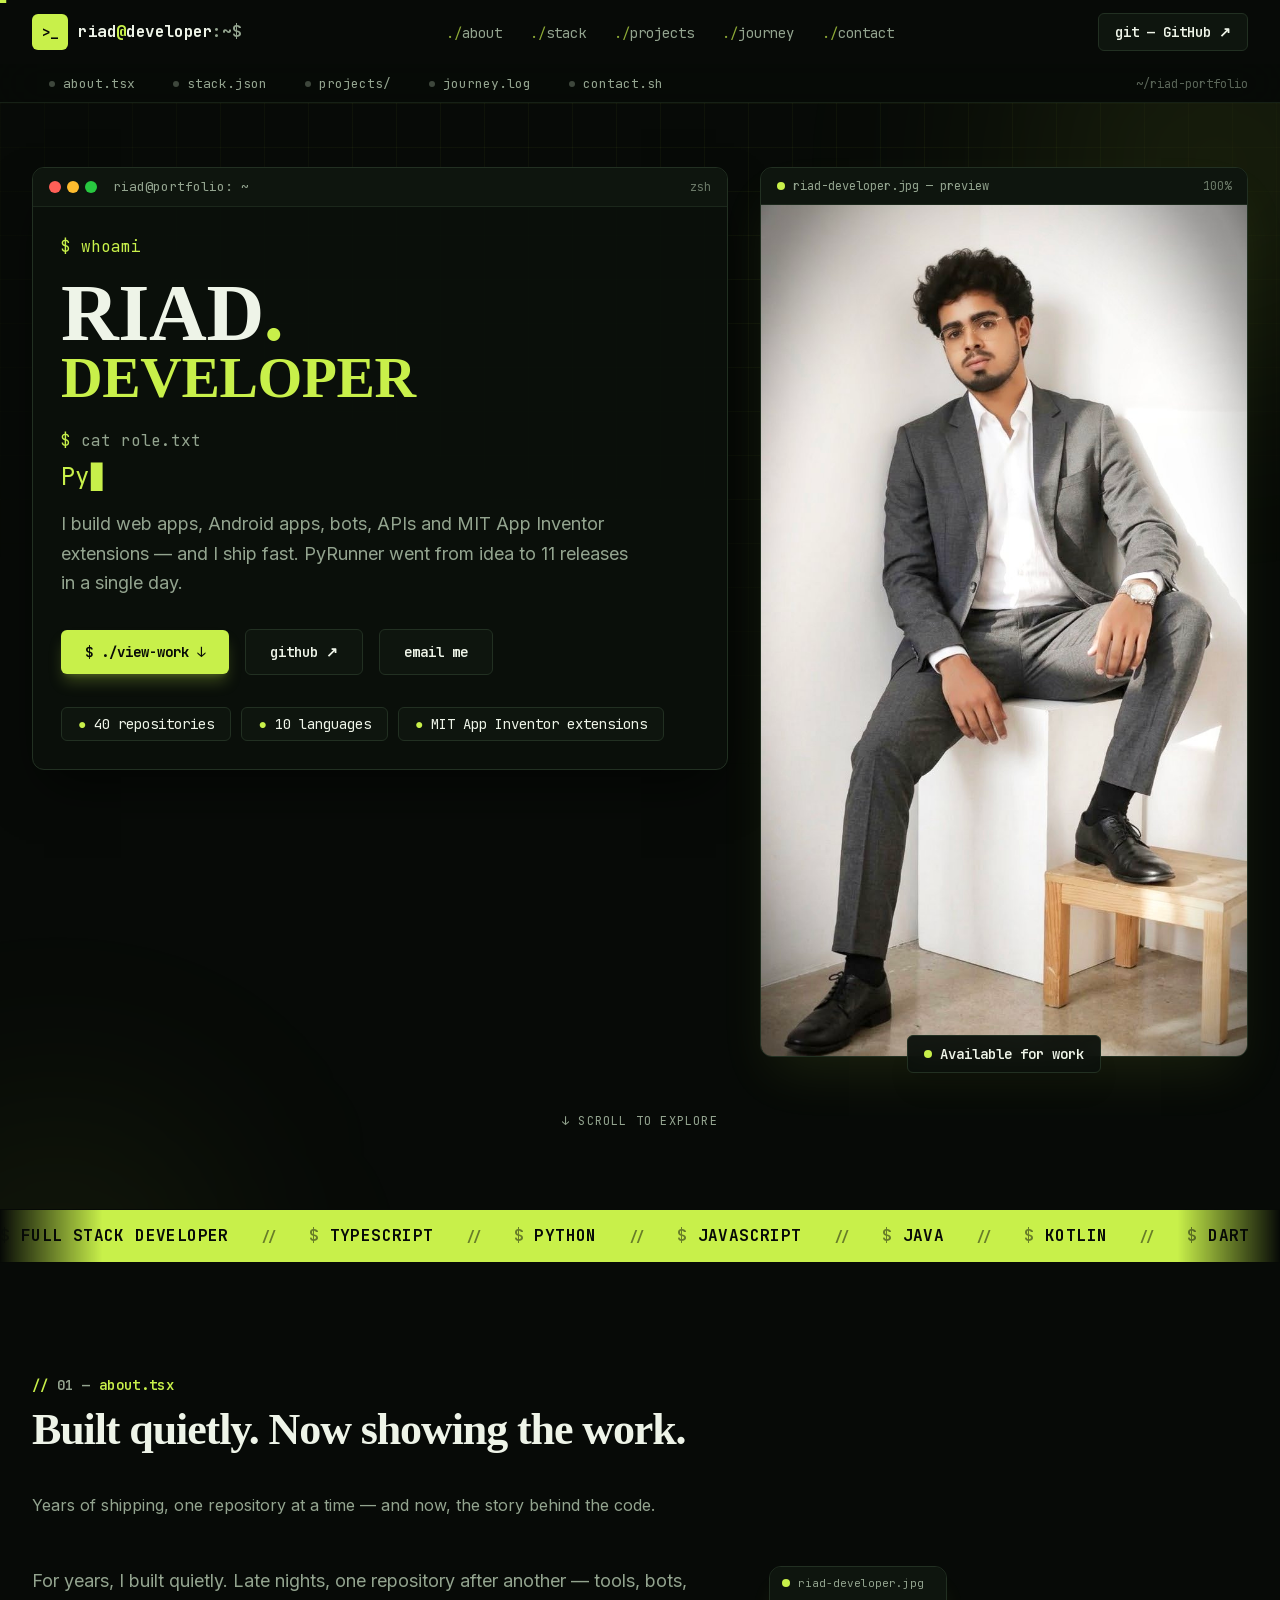
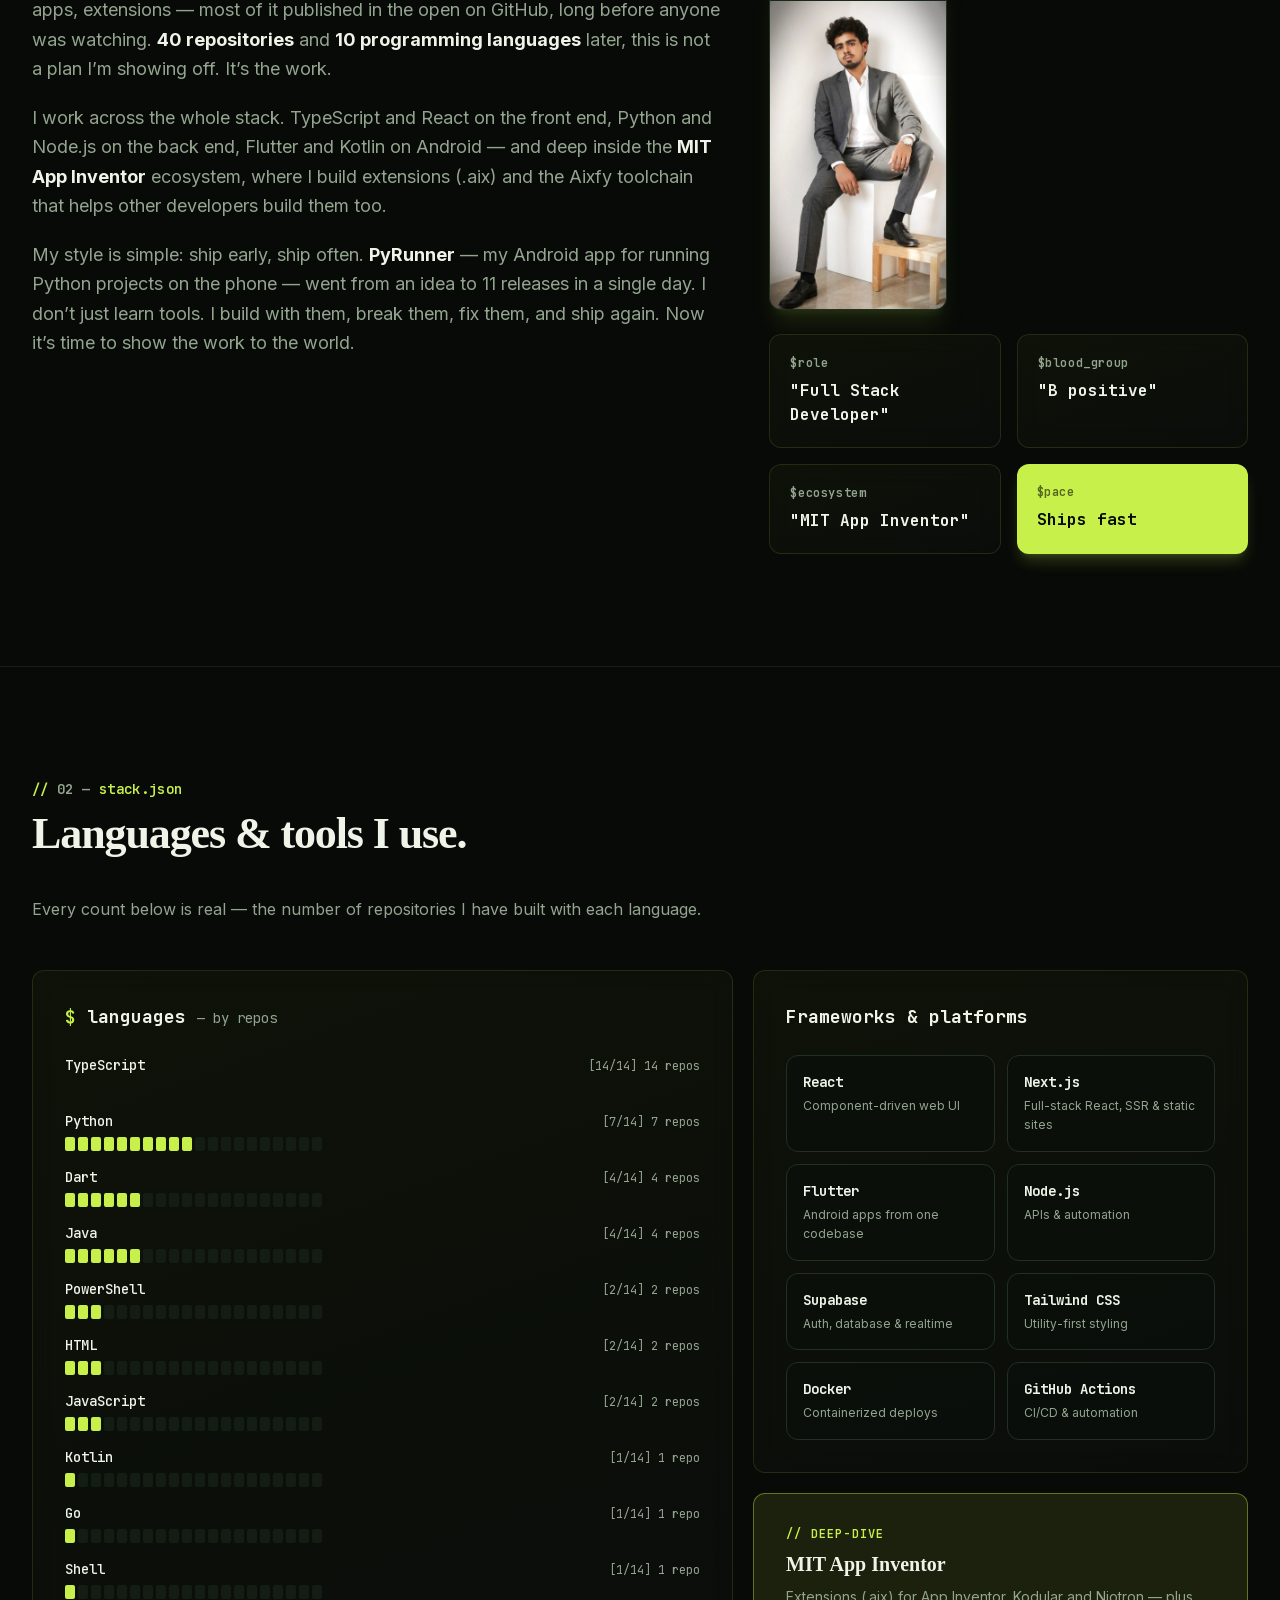
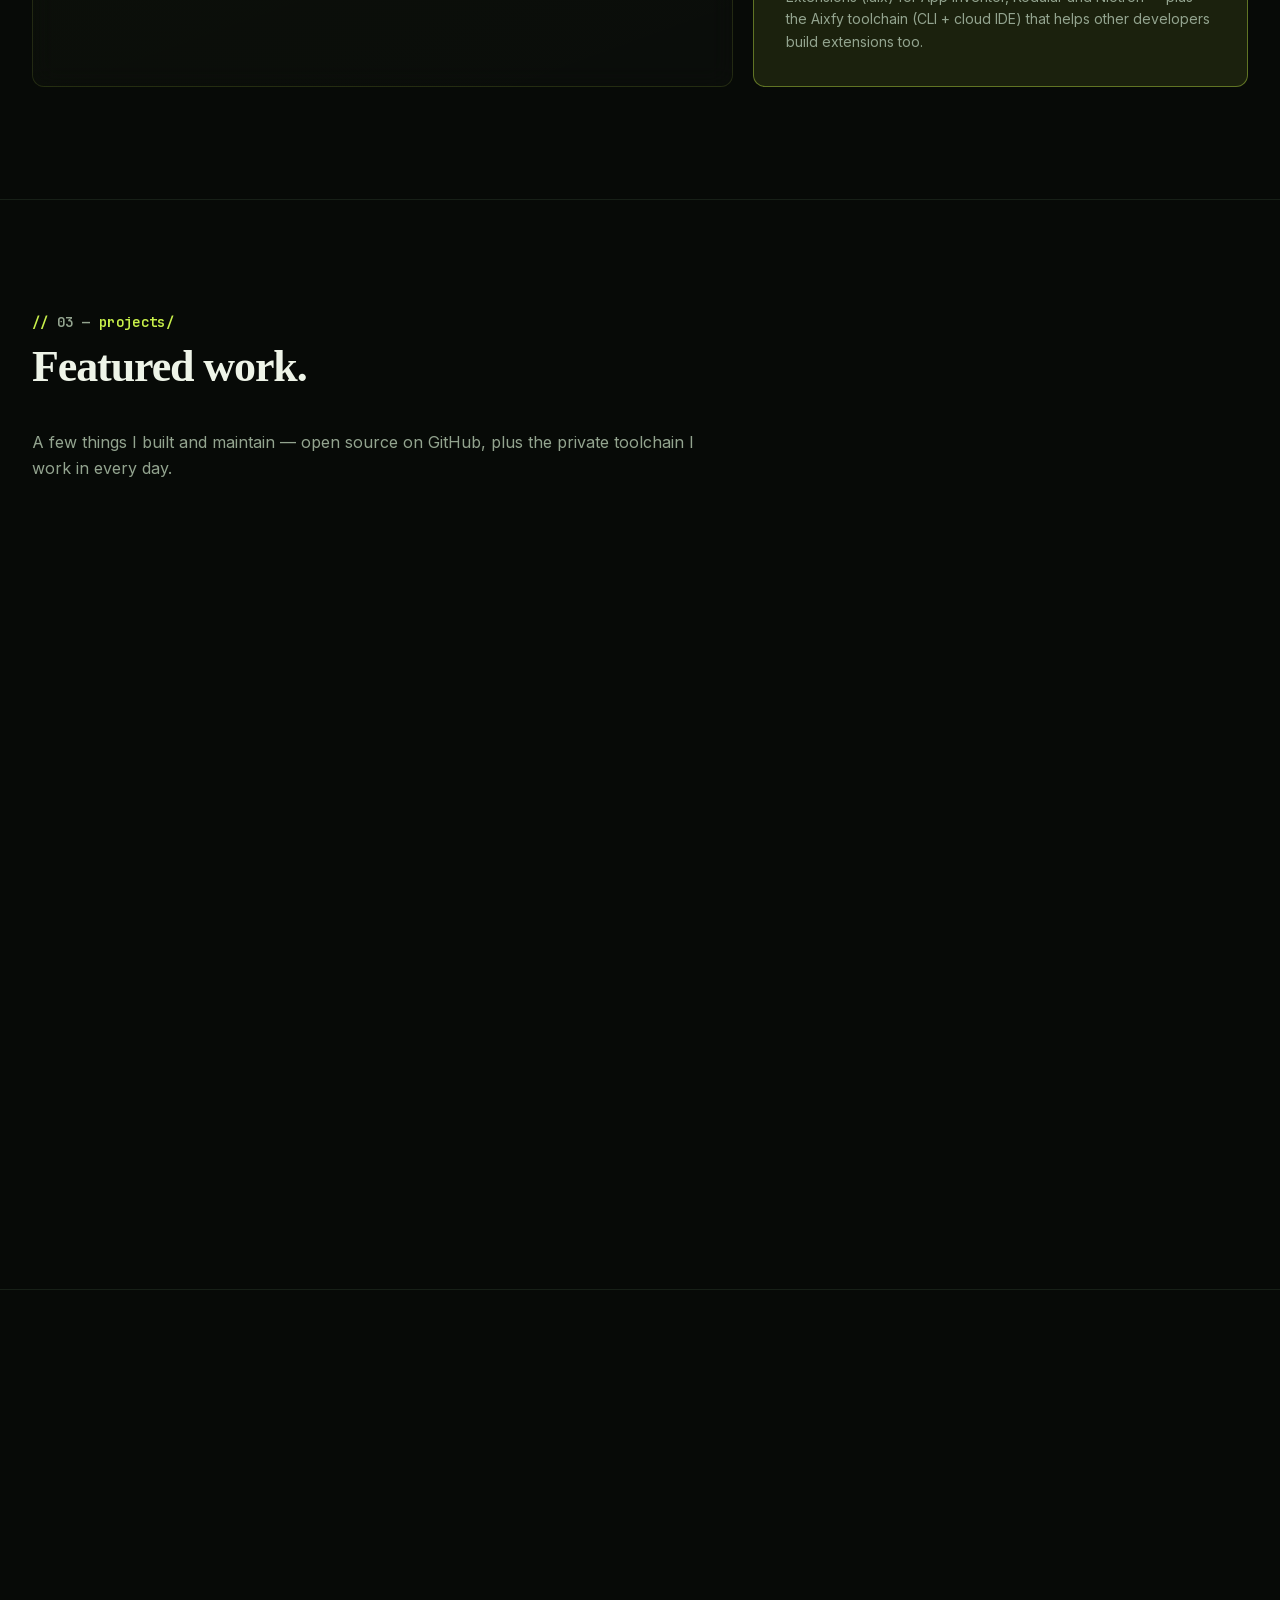
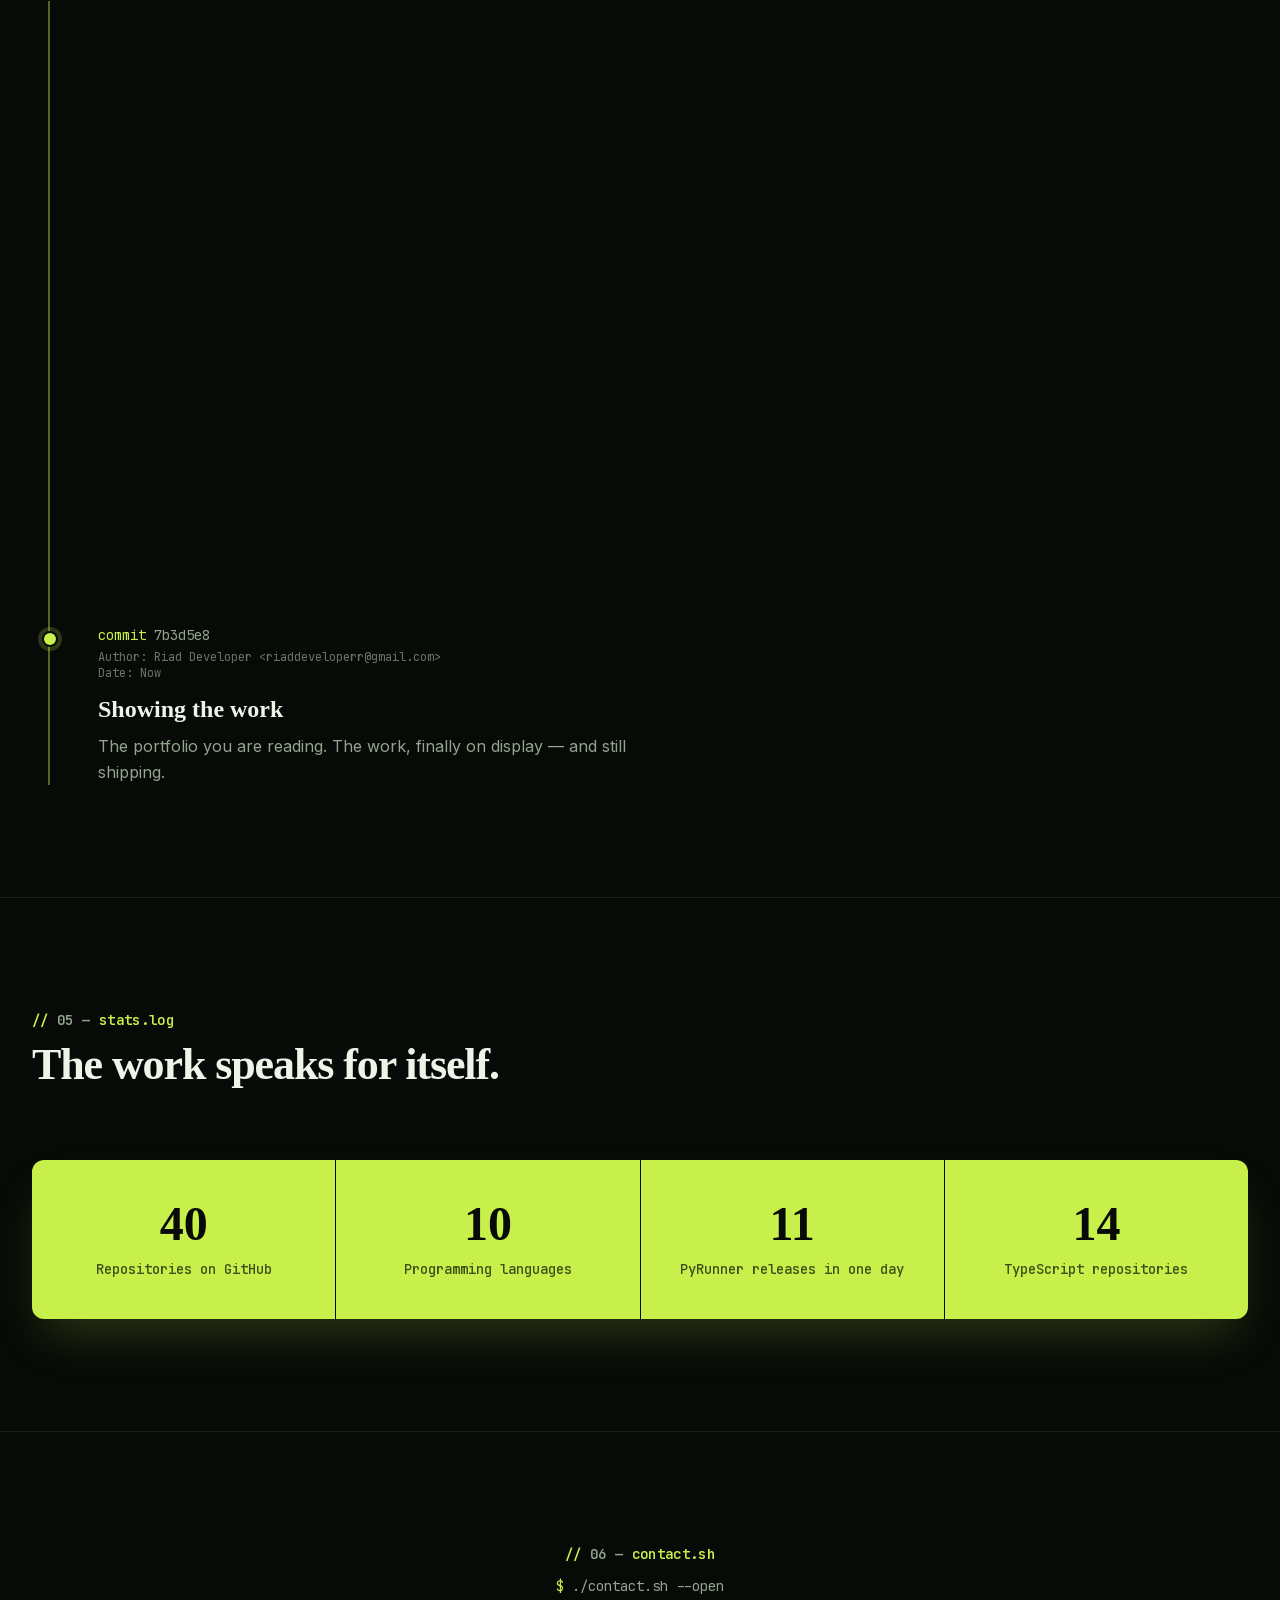
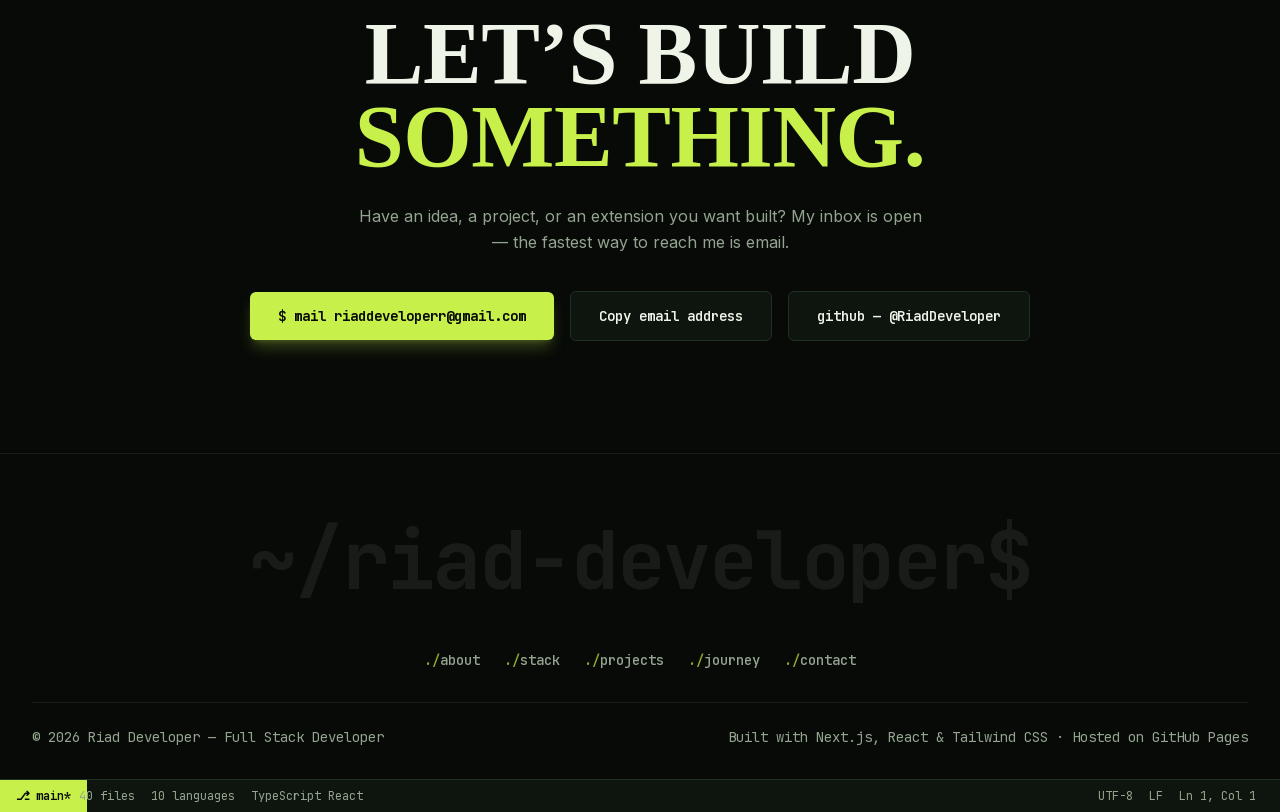
==== commit eb0a9d23: "Portfolio v6 — terminal / code-editor redesign - Hero as a terminal window ($ whoami, block cursor) " ====
--- a/index.html
+++ b/index.html
@@ -1 +1 @@
-<!DOCTYPE html><html lang="en" class="scroll-smooth"><head><meta charSet="utf-8"/><meta name="viewport" content="width=device-width, initial-scale=1"/><link rel="preload" href="/_next/static/media/07c7676b89ed2778-s.p.2bn3s6zvc0dyp.woff2" as="font" crossorigin="" type="font/woff2"/><link rel="preload" href="/_next/static/media/2b81eeca71e9850c-s.p.3vm0tq4e-zz_5.woff2" as="font" crossorigin="" type="font/woff2"/><link rel="preload" as="image" href="/riad-developer.jpg"/><link rel="stylesheet" href="/_next/static/chunks/1jdbe-i9-2i4_.css" data-precedence="next"/><link rel="preload" as="script" fetchPriority="low" href="/_next/static/chunks/0j1we3cwg31qe.js"/><script src="/_next/static/chunks/1cuyxw6v18rxx.js" async=""></script><script src="/_next/static/chunks/2olo2e9e-_esu.js" async=""></script><script src="/_next/static/chunks/turbopack-2u1d16houkiyo.js" async=""></script><script src="/_next/static/chunks/1ua2kfq9s-me6.js" async=""></script><script src="/_next/static/chunks/0ywxdp3thvguu.js" async=""></script><title>Riad Developer — Full Stack Developer</title><meta name="description" content="Riad Developer is a full stack developer building web apps, Android apps, bots, APIs and MIT App Inventor extensions. 40 repositories across 10 programming languages — TypeScript, Python, JavaScript, Java, Kotlin, Dart and more. His Android app PyRunner went from idea to 11 releases in a single day."/><link rel="author" href="https://riaddeveloper.is-a-good.dev"/><meta name="author" content="Riad Developer"/><meta name="keywords" content="Riad Developer,RiadDeveloper,Full Stack Developer,MIT App Inventor,PyRunner,TypeScript,Python,Flutter,Next.js,React,Android developer,portfolio"/><meta name="creator" content="Riad Developer"/><meta name="publisher" content="Riad Developer"/><meta name="robots" content="index, follow"/><meta name="googlebot" content="index, follow, max-video-preview:-1, max-image-preview:large, max-snippet:-1"/><link rel="canonical" href="https://riaddeveloper.is-a-good.dev"/><meta property="og:title" content="Riad Developer — Full Stack Developer"/><meta property="og:description" content="Riad Developer is a full stack developer building web apps, Android apps, bots, APIs and MIT App Inventor extensions. 40 repositories across 10 programming languages — TypeScript, Python, JavaScript, Java, Kotlin, Dart and more. His Android app PyRunner went from idea to 11 releases in a single day."/><meta property="og:url" content="https://riaddeveloper.is-a-good.dev"/><meta property="og:site_name" content="Riad Developer"/><meta property="og:locale" content="en_US"/><meta property="og:image" content="https://riaddeveloper.is-a-good.dev/opengraph-image.png"/><meta property="og:image:width" content="1200"/><meta property="og:image:height" content="630"/><meta property="og:image:alt" content="Riad Developer — Full Stack Developer"/><meta property="og:type" content="website"/><meta name="twitter:card" content="summary_large_image"/><meta name="twitter:title" content="Riad Developer — Full Stack Developer"/><meta name="twitter:description" content="Riad Developer is a full stack developer building web apps, Android apps, bots, APIs and MIT App Inventor extensions. 40 repositories across 10 programming languages — TypeScript, Python, JavaScript, Java, Kotlin, Dart and more. His Android app PyRunner went from idea to 11 releases in a single day."/><meta name="twitter:image" content="https://riaddeveloper.is-a-good.dev/opengraph-image.png"/><link rel="icon" href="/icon.svg?icon.22h28qku3hwwm.svg" sizes="any" type="image/svg+xml"/><meta name="next-size-adjust" content=""/><script src="/_next/static/chunks/0cz1d0mv5g_q7.js" noModule=""></script></head><body class="OdfJ-W_variable vkatEq_variable bg-ink font-sans text-paper antialiased"><div hidden=""><!--$--><!--/$--></div><script type="application/ld+json">{"@context":"https://schema.org","@type":"Person","name":"Riad Developer","alternateName":"RiadDeveloper","jobTitle":"Full Stack Developer","description":"Full stack developer building web apps, Android apps, bots, APIs and MIT App Inventor extensions. Known for shipping fast — PyRunner, his Android app for running Python projects on the phone, went from idea to 11 releases in a single day.","url":"https://riaddeveloper.is-a-good.dev/","image":"https://riaddeveloper.is-a-good.dev/riad-developer.jpg","email":"mailto:riaddeveloperr@gmail.com","sameAs":["https://github.com/RiadDeveloper","https://riaddeveloper.is-a-good.dev"],"knowsAbout":["TypeScript","Python","JavaScript","Java","Kotlin","Dart","Go","Rust","C#","PHP","React","Next.js","Flutter","Node.js","Supabase","Tailwind CSS","Docker","GitHub Actions","MIT App Inventor","Android development","Web development","API development"]}</script><div id="top" class="relative min-h-screen bg-ink"><div aria-hidden="true" class="fixed inset-x-0 top-0 z-[70] h-[3px] origin-left bg-accent" style="transform:scaleX(0)"></div><header class="fixed inset-x-0 top-0 z-50 border-b transition-colors border-transparent bg-transparent" style="opacity:0;transform:translateY(-60px)"><nav class="mx-auto flex h-16 max-w-7xl items-center justify-between px-5 sm:px-8" aria-label="Main navigation"><a href="#top" class="flex items-center gap-2.5" aria-label="Riad Developer — home"><span class="flex h-9 w-9 items-center justify-center rounded-xl bg-accent font-display text-lg font-bold text-ink">R</span><span class="font-display text-base font-bold tracking-tight text-paper">Riad <span class="text-accent">Developer</span></span></a><ul class="hidden items-center gap-7 md:flex"><li><a href="#about" class="text-sm font-medium text-muted transition-colors hover:text-accent">About</a></li><li><a href="#stack" class="text-sm font-medium text-muted transition-colors hover:text-accent">Stack</a></li><li><a href="#projects" class="text-sm font-medium text-muted transition-colors hover:text-accent">Projects</a></li><li><a href="#journey" class="text-sm font-medium text-muted transition-colors hover:text-accent">Journey</a></li><li><a href="#contact" class="text-sm font-medium text-muted transition-colors hover:text-accent">Contact</a></li></ul><div class="flex items-center gap-3"><a href="https://github.com/RiadDeveloper" target="_blank" rel="noopener noreferrer" class="hidden rounded-full border border-line bg-panel px-4 py-2 text-sm font-semibold text-paper transition-all hover:border-accent/60 hover:text-accent sm:block">GitHub</a><button type="button" aria-expanded="false" aria-controls="mobile-menu" aria-label="Open menu" class="flex h-10 w-10 items-center justify-center rounded-xl border border-line bg-panel text-paper transition-colors hover:border-accent/60 md:hidden"><span class="relative block h-4 w-5"><span class="absolute left-0 top-0 h-0.5 w-5 bg-current transition-transform duration-300 "></span><span class="absolute left-0 top-[7px] h-0.5 w-5 bg-current transition-opacity duration-300 "></span><span class="absolute left-0 top-[14px] h-0.5 w-5 bg-current transition-transform duration-300 "></span></span></button></div></nav></header><main><section class="relative overflow-hidden pt-28 pb-16 sm:pt-36 lg:pb-20" aria-label="Introduction"><div aria-hidden="true" class="dot-grid pointer-events-none absolute inset-0"></div><div aria-hidden="true" class="animate-float-slow pointer-events-none absolute -top-32 right-[-10%] h-96 w-96 rounded-full bg-accent/10 blur-[120px]"></div><div aria-hidden="true" class="pointer-events-none absolute bottom-[-20%] left-[-8%] h-80 w-80 rounded-full bg-accent/[0.07] blur-[110px]"></div><div class="relative mx-auto max-w-7xl px-5 sm:px-8"><p class="mb-5 font-mono text-sm font-medium tracking-wide text-muted" style="opacity:0;transform:translateY(20px)"><span class="text-accent">//</span> Hello, I’m</p><h1 class="font-display leading-[0.95] font-extrabold tracking-tight" style="opacity:0;transform:translateY(24px)"><span class="block text-[clamp(3rem,11vw,6.5rem)] text-paper">RIAD<span class="text-accent">.</span></span><span class="block text-[clamp(1.5rem,7.5vw,4.9rem)] text-accent">DEVELOPER</span></h1><div class="mt-10 grid items-center gap-12 sm:mt-12 lg:grid-cols-12 lg:gap-8"><div class="min-w-0 lg:col-span-7"><p class="mt-7 min-h-8 font-mono text-base text-paper sm:text-xl lg:text-2xl" style="opacity:0;transform:translateY(24px)"><span class="typing-caret text-accent" aria-label="Full Stack Developer"></span></p><p class="mt-5 max-w-xl text-base leading-relaxed text-muted sm:text-lg" style="opacity:0;transform:translateY(24px)">I build web apps, Android apps, bots, APIs and MIT App Inventor extensions — and I ship fast. PyRunner went from idea to 11 releases in a single day.</p><div class="mt-9 flex flex-wrap items-center gap-3 sm:gap-4" style="opacity:0;transform:translateY(24px)"><div style="transform:none"><a href="#projects" class="inline-block rounded-full bg-accent px-6 py-3 text-sm font-bold text-ink shadow-lg shadow-accent/25 transition-transform hover:scale-[1.03]">View my work ↓</a></div><div style="transform:none"><a href="https://github.com/RiadDeveloper" target="_blank" rel="noopener noreferrer" class="inline-block rounded-full border border-line bg-panel px-6 py-3 text-sm font-semibold text-paper transition-colors hover:border-accent/60 hover:text-accent">GitHub ↗</a></div><div style="transform:none"><a href="mailto:riaddeveloperr@gmail.com" class="inline-block rounded-full border border-line bg-panel px-6 py-3 text-sm font-semibold text-paper transition-colors hover:border-accent/60 hover:text-accent">Email me</a></div></div><div class="mt-10 flex flex-wrap gap-2.5" style="opacity:0"><span class="rounded-full border border-line bg-panel px-4 py-1.5 text-sm text-paper"><span class="text-accent">●</span> 40 repositories</span><span class="rounded-full border border-line bg-panel px-4 py-1.5 text-sm text-paper"><span class="text-accent">●</span> 10 languages</span><span class="rounded-full border border-line bg-panel px-4 py-1.5 text-sm text-paper"><span class="text-accent">●</span> MIT App Inventor extensions</span></div></div><div class="relative mx-auto w-full min-w-0 max-w-[300px] sm:max-w-[340px] lg:col-span-5 lg:max-w-none" style="opacity:0;transform:translateY(32px) scale(0.97)"><div class="ring-lime relative rounded-[2rem] p-[3px] shadow-2xl shadow-accent/20"><img src="/riad-developer.jpg" alt="Portrait of Riad Developer, a full stack developer, in a grey suit" width="784" height="1372" class="block h-auto w-full max-w-full rounded-[calc(2rem-3px)] object-cover" loading="eager"/></div><div class="absolute -bottom-4 left-1/2 flex -translate-x-1/2 items-center gap-2 rounded-full border border-line bg-ink-2/95 px-4 py-2 whitespace-nowrap shadow-xl backdrop-blur-md"><span class="animate-pulse-dot h-2 w-2 rounded-full bg-accent" aria-hidden="true"></span><span class="text-xs font-semibold text-paper sm:text-sm">Available for work</span></div></div></div><p class="mt-14 hidden justify-center font-mono text-xs tracking-widest text-muted uppercase sm:flex" aria-hidden="true" style="opacity:0"><span class="animate-bounce-soft inline-block">↓</span> Scroll to explore</p></div></section><div class="marquee-mask relative overflow-hidden border-y border-ink bg-accent py-3.5" aria-hidden="true"><div class="animate-marquee flex w-max items-center gap-8"><span class="flex items-center gap-8"><span class="font-display text-base font-bold tracking-wide whitespace-nowrap text-ink uppercase">Full Stack Developer</span><span class="text-sm font-bold text-ink">✦</span></span><span class="flex items-center gap-8"><span class="font-display text-base font-bold tracking-wide whitespace-nowrap text-ink uppercase">TypeScript</span><span class="text-sm font-bold text-ink">✦</span></span><span class="flex items-center gap-8"><span class="font-display text-base font-bold tracking-wide whitespace-nowrap text-ink uppercase">Python</span><span class="text-sm font-bold text-ink">✦</span></span><span class="flex items-center gap-8"><span class="font-display text-base font-bold tracking-wide whitespace-nowrap text-ink uppercase">JavaScript</span><span class="text-sm font-bold text-ink">✦</span></span><span class="flex items-center gap-8"><span class="font-display text-base font-bold tracking-wide whitespace-nowrap text-ink uppercase">Java</span><span class="text-sm font-bold text-ink">✦</span></span><span class="flex items-center gap-8"><span class="font-display text-base font-bold tracking-wide whitespace-nowrap text-ink uppercase">Kotlin</span><span class="text-sm font-bold text-ink">✦</span></span><span class="flex items-center gap-8"><span class="font-display text-base font-bold tracking-wide whitespace-nowrap text-ink uppercase">Dart</span><span class="text-sm font-bold text-ink">✦</span></span><span class="flex items-center gap-8"><span class="font-display text-base font-bold tracking-wide whitespace-nowrap text-ink uppercase">Go</span><span class="text-sm font-bold text-ink">✦</span></span><span class="flex items-center gap-8"><span class="font-display text-base font-bold tracking-wide whitespace-nowrap text-ink uppercase">Rust</span><span class="text-sm font-bold text-ink">✦</span></span><span class="flex items-center gap-8"><span class="font-display text-base font-bold tracking-wide whitespace-nowrap text-ink uppercase">React</span><span class="text-sm font-bold text-ink">✦</span></span><span class="flex items-center gap-8"><span class="font-display text-base font-bold tracking-wide whitespace-nowrap text-ink uppercase">Next.js</span><span class="text-sm font-bold text-ink">✦</span></span><span class="flex items-center gap-8"><span class="font-display text-base font-bold tracking-wide whitespace-nowrap text-ink uppercase">Flutter</span><span class="text-sm font-bold text-ink">✦</span></span><span class="flex items-center gap-8"><span class="font-display text-base font-bold tracking-wide whitespace-nowrap text-ink uppercase">Node.js</span><span class="text-sm font-bold text-ink">✦</span></span><span class="flex items-center gap-8"><span class="font-display text-base font-bold tracking-wide whitespace-nowrap text-ink uppercase">Supabase</span><span class="text-sm font-bold text-ink">✦</span></span><span class="flex items-center gap-8"><span class="font-display text-base font-bold tracking-wide whitespace-nowrap text-ink uppercase">Tailwind CSS</span><span class="text-sm font-bold text-ink">✦</span></span><span class="flex items-center gap-8"><span class="font-display text-base font-bold tracking-wide whitespace-nowrap text-ink uppercase">Docker</span><span class="text-sm font-bold text-ink">✦</span></span><span class="flex items-center gap-8"><span class="font-display text-base font-bold tracking-wide whitespace-nowrap text-ink uppercase">GitHub Actions</span><span class="text-sm font-bold text-ink">✦</span></span><span class="flex items-center gap-8"><span class="font-display text-base font-bold tracking-wide whitespace-nowrap text-ink uppercase">MIT App Inventor</span><span class="text-sm font-bold text-ink">✦</span></span><span class="flex items-center gap-8"><span class="font-display text-base font-bold tracking-wide whitespace-nowrap text-ink uppercase">Full Stack Developer</span><span class="text-sm font-bold text-ink">✦</span></span><span class="flex items-center gap-8"><span class="font-display text-base font-bold tracking-wide whitespace-nowrap text-ink uppercase">TypeScript</span><span class="text-sm font-bold text-ink">✦</span></span><span class="flex items-center gap-8"><span class="font-display text-base font-bold tracking-wide whitespace-nowrap text-ink uppercase">Python</span><span class="text-sm font-bold text-ink">✦</span></span><span class="flex items-center gap-8"><span class="font-display text-base font-bold tracking-wide whitespace-nowrap text-ink uppercase">JavaScript</span><span class="text-sm font-bold text-ink">✦</span></span><span class="flex items-center gap-8"><span class="font-display text-base font-bold tracking-wide whitespace-nowrap text-ink uppercase">Java</span><span class="text-sm font-bold text-ink">✦</span></span><span class="flex items-center gap-8"><span class="font-display text-base font-bold tracking-wide whitespace-nowrap text-ink uppercase">Kotlin</span><span class="text-sm font-bold text-ink">✦</span></span><span class="flex items-center gap-8"><span class="font-display text-base font-bold tracking-wide whitespace-nowrap text-ink uppercase">Dart</span><span class="text-sm font-bold text-ink">✦</span></span><span class="flex items-center gap-8"><span class="font-display text-base font-bold tracking-wide whitespace-nowrap text-ink uppercase">Go</span><span class="text-sm font-bold text-ink">✦</span></span><span class="flex items-center gap-8"><span class="font-display text-base font-bold tracking-wide whitespace-nowrap text-ink uppercase">Rust</span><span class="text-sm font-bold text-ink">✦</span></span><span class="flex items-center gap-8"><span class="font-display text-base font-bold tracking-wide whitespace-nowrap text-ink uppercase">React</span><span class="text-sm font-bold text-ink">✦</span></span><span class="flex items-center gap-8"><span class="font-display text-base font-bold tracking-wide whitespace-nowrap text-ink uppercase">Next.js</span><span class="text-sm font-bold text-ink">✦</span></span><span class="flex items-center gap-8"><span class="font-display text-base font-bold tracking-wide whitespace-nowrap text-ink uppercase">Flutter</span><span class="text-sm font-bold text-ink">✦</span></span><span class="flex items-center gap-8"><span class="font-display text-base font-bold tracking-wide whitespace-nowrap text-ink uppercase">Node.js</span><span class="text-sm font-bold text-ink">✦</span></span><span class="flex items-center gap-8"><span class="font-display text-base font-bold tracking-wide whitespace-nowrap text-ink uppercase">Supabase</span><span class="text-sm font-bold text-ink">✦</span></span><span class="flex items-center gap-8"><span class="font-display text-base font-bold tracking-wide whitespace-nowrap text-ink uppercase">Tailwind CSS</span><span class="text-sm font-bold text-ink">✦</span></span><span class="flex items-center gap-8"><span class="font-display text-base font-bold tracking-wide whitespace-nowrap text-ink uppercase">Docker</span><span class="text-sm font-bold text-ink">✦</span></span><span class="flex items-center gap-8"><span class="font-display text-base font-bold tracking-wide whitespace-nowrap text-ink uppercase">GitHub Actions</span><span class="text-sm font-bold text-ink">✦</span></span><span class="flex items-center gap-8"><span class="font-display text-base font-bold tracking-wide whitespace-nowrap text-ink uppercase">MIT App Inventor</span><span class="text-sm font-bold text-ink">✦</span></span></div></div><section id="about" aria-labelledby="about-heading" class="scroll-mt-24 py-20 sm:py-28"><div class="mx-auto max-w-7xl px-5 sm:px-8"><div style="opacity:0;transform:translateY(28px)"><p class="mb-3 flex items-baseline gap-3 font-mono text-sm font-semibold tracking-widest uppercase"><span class="text-accent">01</span><span class="text-muted">/</span><span class="text-accent">About</span></p><h2 class="max-w-3xl font-display text-3xl leading-[1.05] font-bold tracking-tight text-paper sm:text-4xl lg:text-[2.75rem]">Built quietly. Now showing the work.</h2><div aria-hidden="true" class="mt-5 h-[3px] w-16 origin-left rounded-full bg-accent" style="transform:scaleX(0)"></div><p class="mt-4 max-w-2xl text-base leading-relaxed text-muted">Years of shipping, one repository at a time — and now, the story behind the code.</p></div><div class="mt-12 grid gap-10 lg:grid-cols-12 lg:gap-12"><div class="min-w-0 lg:col-span-7" style="opacity:0;transform:translateY(28px)"><div class="space-y-5 text-base leading-relaxed text-muted sm:text-lg sm:leading-relaxed"><p>For years, I built quietly. Late nights, one repository after another — tools, bots, apps, extensions — most of it published in the open on GitHub, long before anyone was watching.<!-- --> <strong class="text-paper">40 repositories</strong> <!-- -->and <strong class="text-paper">10 programming languages</strong> <!-- -->later, this is not a plan I’m showing off. It’s the work.</p><p>I work across the whole stack. TypeScript and React on the front end, Python and Node.js on the back end, Flutter and Kotlin on Android — and deep inside the<!-- --> <strong class="text-paper">MIT App Inventor</strong> <!-- -->ecosystem, where I build extensions (.aix) and the Aixfy toolchain that helps other developers build them too.</p><p>My style is simple: ship early, ship often.<!-- --> <strong class="text-paper">PyRunner</strong> — my Android app for running Python projects on the phone — went from an idea to 11 releases in a single day. I don’t just learn tools. I build with them, break them, fix them, and ship again. Now it’s time to show the work to the world.</p></div></div><div class="min-w-0 lg:col-span-5" style="opacity:0;transform:translateY(28px)"><div class="flex flex-col gap-6 sm:flex-row sm:items-start lg:flex-col"><div class="relative shrink-0"><div class="ring-lime w-36 rounded-3xl p-[2px] shadow-xl shadow-accent/20 sm:w-44"><img src="/riad-developer.jpg" alt="Riad Developer, full stack developer" width="784" height="1372" loading="lazy" class="block h-auto w-full max-w-full rounded-[calc(1.5rem-2px)] object-cover"/></div></div><dl class="grid min-w-0 flex-1 grid-cols-2 gap-4"><div class="min-w-0 rounded-2xl p-5 transition-colors glass hover:border-accent/40"><dt class="text-xs font-semibold tracking-widest uppercase text-muted">Role</dt><dd class="mt-2 font-display text-base font-bold break-words text-paper">Full Stack Developer</dd></div><div class="min-w-0 rounded-2xl p-5 transition-colors glass hover:border-accent/40"><dt class="text-xs font-semibold tracking-widest uppercase text-muted">Blood group</dt><dd class="mt-2 font-display text-base font-bold break-words text-paper">B positive</dd></div><div class="min-w-0 rounded-2xl p-5 transition-colors glass hover:border-accent/40"><dt class="text-xs font-semibold tracking-widest uppercase text-muted">Ecosystem</dt><dd class="mt-2 font-display text-base font-bold break-words text-paper">MIT App Inventor</dd></div><div class="min-w-0 rounded-2xl p-5 transition-colors bg-accent text-ink shadow-lg shadow-accent/20"><dt class="text-xs font-semibold tracking-widest uppercase text-ink/60">Pace</dt><dd class="mt-2 font-display text-base font-bold break-words text-ink">Ships fast</dd></div></dl></div></div></div></div></section><section id="stack" aria-labelledby="stack-heading" class="scroll-mt-24 border-t border-line/60 py-20 sm:py-28"><div class="mx-auto max-w-7xl px-5 sm:px-8"><div style="opacity:0;transform:translateY(28px)"><p class="mb-3 flex items-baseline gap-3 font-mono text-sm font-semibold tracking-widest uppercase"><span class="text-accent">02</span><span class="text-muted">/</span><span class="text-accent">Tech Stack</span></p><h2 class="max-w-3xl font-display text-3xl leading-[1.05] font-bold tracking-tight text-paper sm:text-4xl lg:text-[2.75rem]">Languages &amp; tools I use.</h2><div aria-hidden="true" class="mt-5 h-[3px] w-16 origin-left rounded-full bg-accent" style="transform:scaleX(0)"></div><p class="mt-4 max-w-2xl text-base leading-relaxed text-muted">Every count below is real — the number of repositories I have built with each language.</p></div><div class="mt-12 grid gap-5 lg:grid-cols-12"><div class="min-w-0 lg:col-span-7" style="opacity:0;transform:translateY(28px)"><div class="glass h-full rounded-3xl p-6 sm:p-8"><h3 class="mb-6 font-display text-lg font-bold text-paper">Languages <span class="font-mono text-sm font-normal text-accent">/ by repos</span></h3><ul class="space-y-4"><li class="min-w-0"><div class="mb-1.5 flex items-baseline justify-between gap-3 text-sm"><span class="font-medium text-paper">TypeScript</span><span class="shrink-0 font-mono text-xs text-muted">14<!-- --> <!-- -->repos</span></div><div class="h-2 overflow-hidden rounded-full bg-panel-2"><div class="h-full rounded-full" style="background-color:#C8F04A;width:0px"></div></div></li><li class="min-w-0"><div class="mb-1.5 flex items-baseline justify-between gap-3 text-sm"><span class="font-medium text-paper">Python</span><span class="shrink-0 font-mono text-xs text-muted">7<!-- --> <!-- -->repos</span></div><div class="h-2 overflow-hidden rounded-full bg-panel-2"><div class="h-full rounded-full" style="background-color:#8FBF3F;width:0px"></div></div></li><li class="min-w-0"><div class="mb-1.5 flex items-baseline justify-between gap-3 text-sm"><span class="font-medium text-paper">Dart</span><span class="shrink-0 font-mono text-xs text-muted">4<!-- --> <!-- -->repos</span></div><div class="h-2 overflow-hidden rounded-full bg-panel-2"><div class="h-full rounded-full" style="background-color:#4FC3F7;width:0px"></div></div></li><li class="min-w-0"><div class="mb-1.5 flex items-baseline justify-between gap-3 text-sm"><span class="font-medium text-paper">Java</span><span class="shrink-0 font-mono text-xs text-muted">4<!-- --> <!-- -->repos</span></div><div class="h-2 overflow-hidden rounded-full bg-panel-2"><div class="h-full rounded-full" style="background-color:#ED8B00;width:0px"></div></div></li><li class="min-w-0"><div class="mb-1.5 flex items-baseline justify-between gap-3 text-sm"><span class="font-medium text-paper">PowerShell</span><span class="shrink-0 font-mono text-xs text-muted">2<!-- --> <!-- -->repos</span></div><div class="h-2 overflow-hidden rounded-full bg-panel-2"><div class="h-full rounded-full" style="background-color:#5391FE;width:0px"></div></div></li><li class="min-w-0"><div class="mb-1.5 flex items-baseline justify-between gap-3 text-sm"><span class="font-medium text-paper">HTML</span><span class="shrink-0 font-mono text-xs text-muted">2<!-- --> <!-- -->repos</span></div><div class="h-2 overflow-hidden rounded-full bg-panel-2"><div class="h-full rounded-full" style="background-color:#E34F26;width:0px"></div></div></li><li class="min-w-0"><div class="mb-1.5 flex items-baseline justify-between gap-3 text-sm"><span class="font-medium text-paper">JavaScript</span><span class="shrink-0 font-mono text-xs text-muted">2<!-- --> <!-- -->repos</span></div><div class="h-2 overflow-hidden rounded-full bg-panel-2"><div class="h-full rounded-full" style="background-color:#F7DF1E;width:0px"></div></div></li><li class="min-w-0"><div class="mb-1.5 flex items-baseline justify-between gap-3 text-sm"><span class="font-medium text-paper">Kotlin</span><span class="shrink-0 font-mono text-xs text-muted">1<!-- --> <!-- -->repo</span></div><div class="h-2 overflow-hidden rounded-full bg-panel-2"><div class="h-full rounded-full" style="background-color:#B18CFF;width:0px"></div></div></li><li class="min-w-0"><div class="mb-1.5 flex items-baseline justify-between gap-3 text-sm"><span class="font-medium text-paper">Go</span><span class="shrink-0 font-mono text-xs text-muted">1<!-- --> <!-- -->repo</span></div><div class="h-2 overflow-hidden rounded-full bg-panel-2"><div class="h-full rounded-full" style="background-color:#00ADD8;width:0px"></div></div></li><li class="min-w-0"><div class="mb-1.5 flex items-baseline justify-between gap-3 text-sm"><span class="font-medium text-paper">Shell</span><span class="shrink-0 font-mono text-xs text-muted">1<!-- --> <!-- -->repo</span></div><div class="h-2 overflow-hidden rounded-full bg-panel-2"><div class="h-full rounded-full" style="background-color:#4EAA25;width:0px"></div></div></li></ul></div></div><div class="min-w-0 lg:col-span-5" style="opacity:0;transform:translateY(28px)"><div class="flex h-full flex-col gap-5"><div class="glass rounded-3xl p-6 sm:p-8"><h3 class="mb-6 font-display text-lg font-bold text-paper">Frameworks &amp; platforms</h3><ul class="grid grid-cols-2 gap-3"><li class="min-w-0 rounded-2xl border border-line bg-ink-2/70 p-4 transition-all hover:-translate-y-0.5 hover:border-accent/50"><p class="font-display text-sm font-bold break-words text-paper">React</p><p class="mt-1 text-xs leading-relaxed text-muted">Component-driven web UI</p></li><li class="min-w-0 rounded-2xl border border-line bg-ink-2/70 p-4 transition-all hover:-translate-y-0.5 hover:border-accent/50"><p class="font-display text-sm font-bold break-words text-paper">Next.js</p><p class="mt-1 text-xs leading-relaxed text-muted">Full-stack React, SSR &amp; static sites</p></li><li class="min-w-0 rounded-2xl border border-line bg-ink-2/70 p-4 transition-all hover:-translate-y-0.5 hover:border-accent/50"><p class="font-display text-sm font-bold break-words text-paper">Flutter</p><p class="mt-1 text-xs leading-relaxed text-muted">Android apps from one codebase</p></li><li class="min-w-0 rounded-2xl border border-line bg-ink-2/70 p-4 transition-all hover:-translate-y-0.5 hover:border-accent/50"><p class="font-display text-sm font-bold break-words text-paper">Node.js</p><p class="mt-1 text-xs leading-relaxed text-muted">APIs &amp; automation</p></li><li class="min-w-0 rounded-2xl border border-line bg-ink-2/70 p-4 transition-all hover:-translate-y-0.5 hover:border-accent/50"><p class="font-display text-sm font-bold break-words text-paper">Supabase</p><p class="mt-1 text-xs leading-relaxed text-muted">Auth, database &amp; realtime</p></li><li class="min-w-0 rounded-2xl border border-line bg-ink-2/70 p-4 transition-all hover:-translate-y-0.5 hover:border-accent/50"><p class="font-display text-sm font-bold break-words text-paper">Tailwind CSS</p><p class="mt-1 text-xs leading-relaxed text-muted">Utility-first styling</p></li><li class="min-w-0 rounded-2xl border border-line bg-ink-2/70 p-4 transition-all hover:-translate-y-0.5 hover:border-accent/50"><p class="font-display text-sm font-bold break-words text-paper">Docker</p><p class="mt-1 text-xs leading-relaxed text-muted">Containerized deploys</p></li><li class="min-w-0 rounded-2xl border border-line bg-ink-2/70 p-4 transition-all hover:-translate-y-0.5 hover:border-accent/50"><p class="font-display text-sm font-bold break-words text-paper">GitHub Actions</p><p class="mt-1 text-xs leading-relaxed text-muted">CI/CD &amp; automation</p></li></ul></div><div class="rounded-3xl border border-accent/40 bg-accent/10 p-6 sm:p-8"><p class="font-mono text-xs font-semibold tracking-widest text-accent uppercase">Deep dive</p><h3 class="mt-2 font-display text-xl font-bold text-paper">MIT App Inventor</h3><p class="mt-2 text-sm leading-relaxed text-muted">Extensions (.aix) for App Inventor, Kodular and Niotron — plus the Aixfy toolchain (CLI + cloud IDE) that helps other developers build extensions too.</p></div></div></div></div></div></section><section id="projects" aria-labelledby="projects-heading" class="scroll-mt-24 border-t border-line/60 py-20 sm:py-28"><div class="mx-auto max-w-7xl px-5 sm:px-8"><div style="opacity:0;transform:translateY(28px)"><p class="mb-3 flex items-baseline gap-3 font-mono text-sm font-semibold tracking-widest uppercase"><span class="text-accent">03</span><span class="text-muted">/</span><span class="text-accent">Projects</span></p><h2 class="max-w-3xl font-display text-3xl leading-[1.05] font-bold tracking-tight text-paper sm:text-4xl lg:text-[2.75rem]">Featured work.</h2><div aria-hidden="true" class="mt-5 h-[3px] w-16 origin-left rounded-full bg-accent" style="transform:scaleX(0)"></div><p class="mt-4 max-w-2xl text-base leading-relaxed text-muted">A few things I built and maintain — open source on GitHub, plus the private toolchain I work in every day.</p></div><div class="mt-12 grid gap-5 md:grid-cols-2 lg:grid-cols-3"><div class="min-w-0 md:col-span-2 lg:col-span-2" style="opacity:0;transform:translateY(28px)"><a href="https://github.com/RiadDeveloper/PyRunner" target="_blank" rel="noopener noreferrer" class="group flex h-full min-w-0 flex-col rounded-3xl border p-6 sm:p-8 border-accent/50 bg-gradient-to-br from-accent/15 via-panel to-panel transition-colors hover:border-accent/60" aria-label="PyRunner on GitHub"><div class="flex items-start justify-between gap-4"><div class="flex min-w-0 flex-wrap items-center gap-3"><h3 class="font-display text-xl font-bold text-paper group-hover:text-accent sm:text-2xl">PyRunner</h3><span class="rounded-full bg-accent px-3 py-1 text-[11px] font-bold tracking-wider text-ink uppercase">Flagship</span></div><span class="shrink-0 font-mono text-xs text-muted transition-colors group-hover:text-accent">GitHub ↗</span></div><p class="mt-3 flex-1 text-sm leading-relaxed text-muted sm:text-base">Run and edit Python projects on your Android phone — a full code editor, terminal and pip, powered by Python 3.13.</p><p class="mt-4 font-mono text-xs leading-relaxed text-accent">My flagship project — 11 releases in a single day.</p><ul class="mt-5 flex flex-wrap gap-2"><li class="rounded-full border border-line bg-ink/60 px-3 py-1 font-mono text-xs text-paper">Flutter</li><li class="rounded-full border border-line bg-ink/60 px-3 py-1 font-mono text-xs text-paper">Python 3.13</li><li class="rounded-full border border-line bg-ink/60 px-3 py-1 font-mono text-xs text-paper">Chaquopy</li></ul></a></div><div class="min-w-0 " style="opacity:0;transform:translateY(28px)"><a href="https://github.com/RiadDeveloper/FollowBoost" target="_blank" rel="noopener noreferrer" class="group flex h-full min-w-0 flex-col rounded-3xl border p-6 sm:p-8 glass transition-colors hover:border-accent/60" aria-label="FollowBoost on GitHub"><div class="flex items-start justify-between gap-4"><div class="flex min-w-0 flex-wrap items-center gap-3"><h3 class="font-display text-xl font-bold text-paper group-hover:text-accent sm:text-2xl">FollowBoost</h3></div><span class="shrink-0 font-mono text-xs text-muted transition-colors group-hover:text-accent">GitHub ↗</span></div><p class="mt-3 flex-1 text-sm leading-relaxed text-muted sm:text-base">Instagram growth &amp; rewards app — earn coins by following, spend them on followers.</p><p class="mt-4 font-mono text-xs leading-relaxed text-accent">Built from scratch, no automation — the honest way to grow.</p><ul class="mt-5 flex flex-wrap gap-2"><li class="rounded-full border border-line bg-ink/60 px-3 py-1 font-mono text-xs text-paper">Flutter</li><li class="rounded-full border border-line bg-ink/60 px-3 py-1 font-mono text-xs text-paper">Node.js</li><li class="rounded-full border border-line bg-ink/60 px-3 py-1 font-mono text-xs text-paper">SQLite</li></ul></a></div><div class="min-w-0 " style="opacity:0;transform:translateY(28px)"><a href="https://github.com/RiadDeveloper/Valid-Email-Checker" target="_blank" rel="noopener noreferrer" class="group flex h-full min-w-0 flex-col rounded-3xl border p-6 sm:p-8 glass transition-colors hover:border-accent/60" aria-label="Valid-Email-Checker on GitHub"><div class="flex items-start justify-between gap-4"><div class="flex min-w-0 flex-wrap items-center gap-3"><h3 class="font-display text-xl font-bold text-paper group-hover:text-accent sm:text-2xl">Valid-Email-Checker</h3></div><span class="shrink-0 font-mono text-xs text-muted transition-colors group-hover:text-accent">GitHub ↗</span></div><p class="mt-3 flex-1 text-sm leading-relaxed text-muted sm:text-base">Email validity checker web app — check any address in seconds.</p><p class="mt-4 font-mono text-xs leading-relaxed text-accent">Small tool, does one job well.</p><ul class="mt-5 flex flex-wrap gap-2"><li class="rounded-full border border-line bg-ink/60 px-3 py-1 font-mono text-xs text-paper">React</li><li class="rounded-full border border-line bg-ink/60 px-3 py-1 font-mono text-xs text-paper">Vite</li><li class="rounded-full border border-line bg-ink/60 px-3 py-1 font-mono text-xs text-paper">TypeScript</li></ul></a></div><div class="min-w-0 " style="opacity:0;transform:translateY(28px)"><div class="group flex h-full min-w-0 flex-col rounded-3xl border p-6 sm:p-8 glass transition-colors hover:border-accent/60" aria-label="aixfy-cli-go — private repository"><div class="flex items-start justify-between gap-4"><div class="flex min-w-0 flex-wrap items-center gap-3"><h3 class="font-display text-xl font-bold text-paper group-hover:text-accent sm:text-2xl">aixfy-cli-go</h3><span class="rounded-full border border-line bg-ink/60 px-3 py-1 text-[11px] font-bold tracking-wider text-muted uppercase">Private repo</span></div><span class="shrink-0 font-mono text-xs text-muted transition-colors group-hover:text-accent">04</span></div><p class="mt-3 flex-1 text-sm leading-relaxed text-muted sm:text-base">Go CLI toolchain for building MIT App Inventor extensions (.aix) — fast, single-binary builds.</p><p class="mt-4 font-mono text-xs leading-relaxed text-accent">The core of the Aixfy toolchain I rely on every day.</p><ul class="mt-5 flex flex-wrap gap-2"><li class="rounded-full border border-line bg-ink/60 px-3 py-1 font-mono text-xs text-paper">Go</li><li class="rounded-full border border-line bg-ink/60 px-3 py-1 font-mono text-xs text-paper">App Inventor</li></ul></div></div><div class="min-w-0" style="opacity:0;transform:translateY(28px)"><a href="https://github.com/RiadDeveloper?tab=repositories" target="_blank" rel="noopener noreferrer" class="group flex h-full min-h-44 flex-col justify-between rounded-3xl bg-accent p-6 text-ink transition-transform hover:-translate-y-1 sm:p-8" aria-label="See all repositories on GitHub"><span class="font-display text-2xl leading-tight font-bold">See all 40<br/>repositories →</span><span class="mt-6 font-mono text-xs font-semibold tracking-widest break-words uppercase opacity-70">github.com/RiadDeveloper</span></a></div></div></div></section><section id="journey" aria-labelledby="journey-heading" class="scroll-mt-24 border-t border-line/60 py-20 sm:py-28"><div class="mx-auto max-w-7xl px-5 sm:px-8"><div style="opacity:0;transform:translateY(28px)"><p class="mb-3 flex items-baseline gap-3 font-mono text-sm font-semibold tracking-widest uppercase"><span class="text-accent">04</span><span class="text-muted">/</span><span class="text-accent">Journey</span></p><h2 class="max-w-3xl font-display text-3xl leading-[1.05] font-bold tracking-tight text-paper sm:text-4xl lg:text-[2.75rem]">How it happened.</h2><div aria-hidden="true" class="mt-5 h-[3px] w-16 origin-left rounded-full bg-accent" style="transform:scaleX(0)"></div><p class="mt-4 max-w-2xl text-base leading-relaxed text-muted">From the first commit to the portfolio you are reading.</p></div><div class="relative mt-14 ml-2 max-w-3xl border-l-2 border-accent/40 pl-8 sm:ml-4 sm:pl-12"><div class="relative min-w-0 pb-12 last:pb-0" style="opacity:0;transform:translateY(28px)"><span aria-hidden="true" class="absolute top-1.5 -left-8 h-4 w-4 -translate-x-1/2 rounded-full border-2 border-ink bg-accent shadow-[0_0_0_4px_rgba(200,240,74,0.2)] sm:-left-12"></span><p class="font-mono text-sm font-bold tracking-widest text-accent uppercase">Oct 2023</p><h3 class="mt-2 font-display text-2xl font-bold text-paper">Joined GitHub</h3><p class="mt-2 max-w-xl text-base leading-relaxed text-muted">Opened the account and started building in the open — first repositories, first experiments.</p></div><div class="relative min-w-0 pb-12 last:pb-0" style="opacity:0;transform:translateY(28px)"><span aria-hidden="true" class="absolute top-1.5 -left-8 h-4 w-4 -translate-x-1/2 rounded-full border-2 border-ink bg-accent shadow-[0_0_0_4px_rgba(200,240,74,0.2)] sm:-left-12"></span><p class="font-mono text-sm font-bold tracking-widest text-accent uppercase">2023 — 2026</p><h3 class="mt-2 font-display text-2xl font-bold text-paper">Building quietly</h3><p class="mt-2 max-w-xl text-base leading-relaxed text-muted">Tools, bots, apps and extensions — 40 repositories and 10 languages, one commit at a time, long before anyone was watching.</p></div><div class="relative min-w-0 pb-12 last:pb-0" style="opacity:0;transform:translateY(28px)"><span aria-hidden="true" class="absolute top-1.5 -left-8 h-4 w-4 -translate-x-1/2 rounded-full border-2 border-ink bg-accent shadow-[0_0_0_4px_rgba(200,240,74,0.2)] sm:-left-12"></span><p class="font-mono text-sm font-bold tracking-widest text-accent uppercase">Nov 2026</p><h3 class="mt-2 font-display text-2xl font-bold text-paper">PyRunner ships fast</h3><p class="mt-2 max-w-xl text-base leading-relaxed text-muted">An idea became an Android app for running Python on the phone — 11 releases in a single day.</p></div><div class="relative min-w-0 pb-12 last:pb-0" style="opacity:0;transform:translateY(28px)"><span aria-hidden="true" class="absolute top-1.5 -left-8 h-4 w-4 -translate-x-1/2 rounded-full border-2 border-ink bg-accent shadow-[0_0_0_4px_rgba(200,240,74,0.2)] sm:-left-12"></span><p class="font-mono text-sm font-bold tracking-widest text-accent uppercase">Now</p><h3 class="mt-2 font-display text-2xl font-bold text-paper">Showing the work</h3><p class="mt-2 max-w-xl text-base leading-relaxed text-muted">The portfolio you are reading. The work, finally on display — and still shipping.</p></div></div></div></section><section id="stats" aria-labelledby="stats-heading" class="scroll-mt-24 border-t border-line/60 py-20 sm:py-28"><div class="mx-auto max-w-7xl px-5 sm:px-8"><div style="opacity:0;transform:translateY(28px)"><p class="mb-3 flex items-baseline gap-3 font-mono text-sm font-semibold tracking-widest uppercase"><span class="text-accent">05</span><span class="text-muted">/</span><span class="text-accent">By the numbers</span></p><h2 class="max-w-3xl font-display text-3xl leading-[1.05] font-bold tracking-tight text-paper sm:text-4xl lg:text-[2.75rem]">The work speaks for itself.</h2><div aria-hidden="true" class="mt-5 h-[3px] w-16 origin-left rounded-full bg-accent" style="transform:scaleX(0)"></div></div><div class="mt-12" style="opacity:0;transform:translateY(28px)"><div class="grid grid-cols-2 gap-px overflow-hidden rounded-3xl bg-ink/20 shadow-2xl shadow-accent/20 lg:grid-cols-4"><div class="min-w-0 bg-accent px-4 py-8 text-center sm:px-6 sm:py-10"><p class="font-display text-4xl font-extrabold text-ink sm:text-5xl"><span>0</span></p><p class="mt-3 text-sm leading-snug font-medium text-ink/70">Repositories on GitHub</p></div><div class="min-w-0 bg-accent px-4 py-8 text-center sm:px-6 sm:py-10"><p class="font-display text-4xl font-extrabold text-ink sm:text-5xl"><span>0</span></p><p class="mt-3 text-sm leading-snug font-medium text-ink/70">Programming languages</p></div><div class="min-w-0 bg-accent px-4 py-8 text-center sm:px-6 sm:py-10"><p class="font-display text-4xl font-extrabold text-ink sm:text-5xl"><span>0</span></p><p class="mt-3 text-sm leading-snug font-medium text-ink/70">PyRunner releases in one day</p></div><div class="min-w-0 bg-accent px-4 py-8 text-center sm:px-6 sm:py-10"><p class="font-display text-4xl font-extrabold text-ink sm:text-5xl"><span>0</span></p><p class="mt-3 text-sm leading-snug font-medium text-ink/70">TypeScript repositories</p></div></div></div></div></section><section id="contact" aria-labelledby="contact-heading" class="scroll-mt-24 border-t border-line/60 py-20 sm:py-28"><div class="mx-auto max-w-7xl px-5 text-center sm:px-8"><div style="opacity:0;transform:translateY(28px)"><p class="mb-3 flex items-baseline justify-center gap-3 font-mono text-sm font-semibold tracking-widest uppercase"><span class="text-accent">06</span><span class="text-muted">/</span><span class="text-accent">Contact</span></p><h2 class="mx-auto font-display leading-[0.95] font-extrabold tracking-tight"><span class="block text-[clamp(1.9rem,8vw,5.5rem)] text-paper">LET’S BUILD</span><span class="block text-[clamp(1.9rem,8vw,5.5rem)] text-accent">SOMETHING.</span></h2><p class="mx-auto mt-6 max-w-xl text-base leading-relaxed text-muted">Have an idea, a project, or an extension you want built? My inbox is open — the fastest way to reach me is email.</p><div class="mx-auto mt-9 flex max-w-md flex-col items-stretch justify-center gap-3 sm:max-w-none sm:flex-row sm:flex-wrap sm:items-center sm:gap-4"><div class="w-full sm:w-auto" style="transform:none"><a href="mailto:riaddeveloperr@gmail.com" class="block w-full rounded-full bg-accent px-7 py-3.5 text-center text-sm font-bold break-words text-ink shadow-lg shadow-accent/25 transition-transform hover:scale-[1.03] sm:w-auto sm:inline-block">riaddeveloperr@gmail.com</a></div><button type="button" class="rounded-full border border-line bg-panel px-7 py-3.5 text-sm font-semibold text-paper transition-colors hover:border-accent/60 hover:text-accent" aria-live="polite">Copy email address</button><div class="w-full sm:w-auto" style="transform:none"><a href="https://github.com/RiadDeveloper" target="_blank" rel="noopener noreferrer" class="block w-full rounded-full border border-line bg-panel px-7 py-3.5 text-center text-sm font-semibold text-paper transition-colors hover:border-accent/60 hover:text-accent sm:w-auto sm:inline-block">GitHub — @RiadDeveloper</a></div></div></div></div></section></main><footer class="overflow-hidden border-t border-line/60 pt-14 pb-8"><div class="mx-auto max-w-7xl px-5 sm:px-8"><p aria-hidden="true" class="text-center font-display text-[clamp(1.4rem,8vw,6.5rem)] leading-tight font-extrabold tracking-tight text-white/[0.07] select-none">RIAD DEVELOPER</p><nav class="mt-10 flex flex-wrap items-center justify-center gap-x-6 gap-y-2 text-sm font-medium text-muted" aria-label="Footer navigation"><a href="#about" class="transition-colors hover:text-accent">About</a><a href="#stack" class="transition-colors hover:text-accent">Stack</a><a href="#projects" class="transition-colors hover:text-accent">Projects</a><a href="#journey" class="transition-colors hover:text-accent">Journey</a><a href="#contact" class="transition-colors hover:text-accent">Contact</a></nav><div class="mt-8 flex flex-col items-center justify-between gap-3 border-t border-line/60 pt-6 text-center text-sm text-muted sm:flex-row sm:text-left"><p>© 2026 Riad Developer — Full Stack Developer</p><p class="break-words">Built with Next.js, React &amp; Tailwind CSS · Hosted on GitHub Pages</p></div></div></footer></div><!--$--><!--/$--><script id="_R_">(globalThis["TURBOPACK"] || (globalThis["TURBOPACK"] = [])).push({"otherChunks":["static/chunks/0j1we3cwg31qe.js","static/chunks/1cuyxw6v18rxx.js","static/chunks/2olo2e9e-_esu.js"],"runtimeModuleIds":[94553]});</script><script src="/_next/static/chunks/0j1we3cwg31qe.js" async=""></script><script>(self.__next_f=self.__next_f||[]).push([0])</script><script>self.__next_f.push([1,"1:\"$Sreact.fragment\"\n2:\"/_next/static/chunks/1ua2kfq9s-me6.js\"\n3:I[39756,[\"$2\"],\"default\"]\n4:I[37457,[\"$2\"],\"default\"]\n6:I[47257,[\"$2\"],\"ClientPageRoot\"]\n7:\"/_next/static/chunks/0ywxdp3thvguu.js\"\n8:I[31713,[\"$2\",\"$7\"],\"default\"]\nb:I[97367,[\"$2\"],\"OutletBoundary\"]\nc:\"$Sreact.suspense\"\ne:\"ViewportBoundary\"\nf:I[97367,[\"$2\"],\"$e\"]\n11:\"MetadataBoundary\"\n12:I[97367,[\"$2\"],\"$11\"]\n14:I[68027,[\"$2\"],\"default\",1]\n:HL[\"/_next/static/chunks/1jdbe-i9-2i4_.css\",\"style\"]\n:HL[\"/_next/static/media/07c7676b89ed2778-s.p.2bn3s6zvc0dyp.woff2\",\"font\",{\"crossOrigin\":\"\",\"type\":\"font/woff2\"}]\n:HL[\"/_next/static/media/2b81eeca71e9850c-s.p.3vm0tq4e-zz_5.woff2\",\"font\",{\"crossOrigin\":\"\",\"type\":\"font/woff2\"}]\n5:[[\"children\",{\"s\":\"__PAGE__\",\"h\":512,\"d\":{\"r\":[\"$\",\"$1\",\"c\",{\"children\":[[\"$\",\"$L6\",null,{\"Component\":\"$8\",\"serverProvidedParams\":{\"searchParams\":{},\"params\":{},\"promises\":[\"$@9\",\"$@a\"]}}],[[\"$\",\"script\",\"script-0\",{\"src\":\"/_next/static/chunks/0ywxdp3thvguu.js\",\"async\":true,\"nonce\":\"$undefined\"}]],[\"$\",\"$Lb\",null,{\"children\":[\"$\",\"$c\",null,{\"name\":\"Next.MetadataOutlet\",\"children\":\"$@d\"}]}]]}],\"p\":false,\"v\":null}}]]\n0:{\"P\":null,\"c\":[\"\",\"\"],\"q\":\"\",\"i\":false,\"t\":{\"t\":{\"s\":\"\",\"h\":528,\"d\":{\"r\":[\"$\",\"$1\",\"c\",{\"children\":[[[\"$\",\"link\",\"0\",{\"rel\":\"stylesheet\",\"href\":\"/_next/static/chunks/1jdbe-i9-2i4_.css\",\"precedence\":\"next\",\"crossOrigin\":\"$undefined\",\"nonce\":\"$undefined\"}],[\"$\",\"script\",\"script-0\",{\"src\":\"/_next/static/chunks/1ua2kfq9s-me6.js\",\"async\":true,\"nonce\":\"$undefined\"}]],[\"$\",\"html\",null,{\"lang\":\"en\",\"className\":\"scroll-smooth\",\"children\":[\"$\",\"body\",null,{\"className\":\"OdfJ-W_variable vkatEq_variable bg-ink font-sans text-paper antialiased\",\"children\":[[\"$\",\"script\",null,{\"type\":\"application/ld+json\",\"dangerouslySetInnerHTML\":{\"__html\":\"{\\\"@context\\\":\\\"https://schema.org\\\",\\\"@type\\\":\\\"Person\\\",\\\"name\\\":\\\"Riad Developer\\\",\\\"alternateName\\\":\\\"RiadDeveloper\\\",\\\"jobTitle\\\":\\\"Full Stack Developer\\\",\\\"description\\\":\\\"Full stack developer building web apps, Android apps, bots, APIs and MIT App Inventor extensions. Known for shipping fast — PyRunner, his Android app for running Python projects on the phone, went from idea to 11 releases in a single day.\\\",\\\"url\\\":\\\"https://riaddeveloper.is-a-good.dev/\\\",\\\"image\\\":\\\"https://riaddeveloper.is-a-good.dev/riad-developer.jpg\\\",\\\"email\\\":\\\"mailto:riaddeveloperr@gmail.com\\\",\\\"sameAs\\\":[\\\"https://github.com/RiadDeveloper\\\",\\\"https://riaddeveloper.is-a-good.dev\\\"],\\\"knowsAbout\\\":[\\\"TypeScript\\\",\\\"Python\\\",\\\"JavaScript\\\",\\\"Java\\\",\\\"Kotlin\\\",\\\"Dart\\\",\\\"Go\\\",\\\"Rust\\\",\\\"C#\\\",\\\"PHP\\\",\\\"React\\\",\\\"Next.js\\\",\\\"Flutter\\\",\\\"Node.js\\\",\\\"Supabase\\\",\\\"Tailwind CSS\\\",\\\"Docker\\\",\\\"GitHub Actions\\\",\\\"MIT App Inventor\\\",\\\"Android development\\\",\\\"Web development\\\",\\\"API development\\\"]}\"}}],[\"$\",\"$L3\",null,{\"parallelRouterKey\":\"children\",\"error\":\"$undefined\",\"errorStyles\":\"$undefined\",\"errorScripts\":\"$undefined\",\"template\":[\"$\",\"$L4\",null,{}],\"templateStyles\":\"$undefined\",\"templateScripts\":\"$undefined\",\"notFound\":[[[\"$\",\"title\",null,{\"children\":\"404: This page could not be found.\"}],[\"$\",\"div\",null,{\"style\":{\"fontFamily\":\"system-ui,\\\"Segoe UI\\\",Roboto,Helvetica,Arial,sans-serif,\\\"Apple Color Emoji\\\",\\\"Segoe UI Emoji\\\"\",\"height\":\"100vh\",\"textAlign\":\"center\",\"display\":\"flex\",\"flexDirection\":\"column\",\"alignItems\":\"center\",\"justifyContent\":\"center\"},\"children\":[\"$\",\"div\",null,{\"children\":[[\"$\",\"style\",null,{\"dangerouslySetInnerHTML\":{\"__html\":\"body{color:#000;background:#fff;margin:0}.next-error-h1{border-right:1px solid rgba(0,0,0,.3)}@media (prefers-color-scheme:dark){body{color:#fff;background:#000}.next-error-h1{border-right:1px solid rgba(255,255,255,.3)}}\"}}],[\"$\",\"h1\",null,{\"className\":\"next-error-h1\",\"style\":{\"display\":\"inline-block\",\"margin\":\"0 20px 0 0\",\"padding\":\"0 23px 0 0\",\"fontSize\":24,\"fontWeight\":500,\"verticalAlign\":\"top\",\"lineHeight\":\"49px\"},\"children\":404}],[\"$\",\"div\",null,{\"style\":{\"display\":\"inline-block\"},\"children\":[\"$\",\"h2\",null,{\"style\":{\"fontSize\":14,\"fontWeight\":400,\"lineHeight\":\"49px\",\"margin\":0},\"children\":\"This page could not be found.\"}]}]]}]}]],[]],\"forbidden\":\"$undefined\",\"unauthorized\":\"$undefined\"}]]}]}]]}],\"p\":false,\"v\":null},\"c\":\"$Q5\"},\"h\":{\"r\":[\"$\",\"$1\",\"h\",{\"children\":[null,[\"$\",\"$Lf\",null,{\"children\":\"$L10\"}],[\"$\",\"$L12\",null,{\"children\":[[\"$\",\"div\",null,{\"hidden\":true,\"children\":[\"$\",\"$c\",null,{\"name\":\"Next.Metadata\",\"children\":\"$L13\"}]}],null]}],[\"$\",\"meta\",null,{\"name\":\"next-size-adjust\",\"content\":\"\"}]]}],\"p\":false,\"v\":null}},\"m\":\"$undefined\",\"G\":[\"$14\",[[\"$\",\"link\",\"0\",{\"rel\":\"stylesheet\",\"href\":\"/_next/static/chunks/1jdbe-i9-2i4_.css\",\"precedence\":\"next\",\"crossOrigin\":\"$undefined\",\"nonce\":\"$undefined\"}]]],\"S\":true,\"r\":\"$undefined\",\"s\":\"$undefined\",\"a\":\"$undefined\",\"l\":\"$undefined\",\"p\":\"$undefined\",\"d\":\"$undefined\",\"b\":\"CXPCq0MJ8wTd4CHbp4qfs\"}\n9:{}\na:\"$5:0:1:d:r:props:children:0:props:serverProvidedParams:params\"\n10:[[\"$\",\"meta\",\"0\",{\"charSet\":\"utf-8\"}],[\"$\",\"meta\",\"1\",{\"name\":\"viewport\",\"content\":\"width=device-width, initial-scale=1\"}]]\n15:I[27201,[\"$2\"],\"IconMark\"]\nd:null\n13:[[\"$\",\"title\",\"0\",{\"children\":\"Riad Developer — Full Stack Developer\"}],[\"$\",\"meta\",\"1\",{\"name\":\"description\",\"content\":\"Riad Developer is a full stack developer building web apps, Android apps, bots, APIs and MIT App Inventor extensions. 40 repositories across 10 programming languages — TypeScript, Python, JavaScript, Java, Kotlin, Dart and more. His Android app PyRunner went from idea to 11 releases in a single day.\"}],[\"$\",\"link\",\"2\",{\"rel\":\"author\",\"href\":\"https://riaddeveloper.is-a-good.dev\"}],[\"$\",\"meta\",\"3\",{\"name\":\"author\",\"content\":\"Riad Developer\"}],[\"$\",\"meta\",\"4\",{\"name\":\"keywords\",\"content\":\"Riad Developer,RiadDeveloper,Full Stack Developer,MIT App Inventor,PyRunner,TypeScript,Python,Flutter,Next.js,React,Android developer,portfolio\"}],[\"$\",\"meta\",\"5\",{\"name\":\"creator\",\"content\":\"Riad Developer\"}],[\"$\",\"meta\",\"6\",{\"name\":\"publisher\",\"content\":\"Riad Developer\"}],[\"$\",\"meta\",\"7\",{\"name\":\"robots\",\"content\":\"index, follow\"}],[\"$\",\"meta\",\"8\",{\"name\":\"googlebot\",\"content\":\"index, follow, max-video-preview:-1, max-image-preview:large, max-snippet:-1\"}],[\"$\",\"link\",\"9\",{\"rel\":\"canonical\",\"href\":\"https://riaddeveloper.is-a-good.dev\"}],[\"$\",\"meta\",\"10\",{\"property\":\"og:title\",\"content\":\"Riad Developer — Full Stack Developer\"}],[\"$\",\"meta\",\"11\",{\"property\":\"og:description\",\"content\":\"Riad Developer is a full stack developer building web apps, Android apps, bots, APIs and MIT App Inventor extensions. 40 repositories across 10 programming languages — TypeScript, Python, JavaScript, Java, Kotlin, Dart and more. His Android app PyRunner went from idea to 11 releases in a single day.\"}],[\"$\",\"meta\",\"12\",{\"property\":\"og:url\",\"content\":\"https://riaddeveloper.is-a-good.dev\"}],[\"$\",\"meta\",\"13\",{\"property\":\"og:site_name\",\"content\":\"Riad Developer\"}],[\"$\",\"meta\",\"14\",{\"property\":\"og:locale\",\"content\":\"en_US\"}],[\"$\",\"meta\",\"15\",{\"property\":\"og:image\",\"content\":\"https://riaddeveloper.is-a-good.dev/opengraph-image.png\"}],[\"$\",\"meta\",\"16\",{\"property\":\"og:image:width\",\"content\":\"1200\"}],[\"$\",\"meta\",\"17\",{\"property\":\"og:image:height\",\"content\":\"630\"}],[\"$\",\"meta\",\"18\",{\"property\":\"og:image:alt\",\"content\":\"Riad Developer — Full Stack Developer\"}],[\"$\",\"meta\",\"19\",{\"property\":\"og:type\",\"content\":\"website\"}],[\"$\",\"meta\",\"20\",{\"name\":\"twitter:card\",\"content\":\"summary_large_image\"}],[\"$\",\"meta\",\"21\",{\"name\":\"twitter:title\",\"content\":\"Riad Developer — Full Stack Developer\"}],[\"$\",\"meta\",\"22\",{\"name\":\"twitter:description\",\"content\":\"Riad Developer is a full stack developer building web apps, Android apps, bots, APIs and MIT App Inventor extensions. 40 repositories across 10 programming languages — TypeScript, Python, JavaScript, Java, Kotlin, Dart and more. His Android app PyRunner went from idea to 11 releases in a single day.\"}],[\"$\",\"meta\",\"23\",{\"name\":\"twitter:image\",\"content\":\"https://riaddeveloper.is-a-good.dev/opengraph-image.png\"}],[\"$\",\"link\",\"24\",{\"rel\":\"icon\",\"href\":\"/icon.svg?icon.22h28qku3hwwm.svg\",\"sizes\":\"any\",\"type\":\"image/svg+xml\"}],[\"$\",\"$L15\",\"25\",{}]]\n"])</script></body></html>+<!DOCTYPE html><html lang="en" class="scroll-smooth"><head><meta charSet="utf-8"/><meta name="viewport" content="width=device-width, initial-scale=1"/><link rel="preload" href="/_next/static/media/07c7676b89ed2778-s.p.2bn3s6zvc0dyp.woff2" as="font" crossorigin="" type="font/woff2"/><link rel="preload" href="/_next/static/media/2b81eeca71e9850c-s.p.3vm0tq4e-zz_5.woff2" as="font" crossorigin="" type="font/woff2"/><link rel="preload" href="/_next/static/media/9a321a2c78eff0b5-s.p.1bkzbscqrt8rl.woff2" as="font" crossorigin="" type="font/woff2"/><link rel="preload" as="image" href="/riad-developer.jpg"/><link rel="stylesheet" href="/_next/static/chunks/0age1h1o2jiqc.css" data-precedence="next"/><link rel="preload" as="script" fetchPriority="low" href="/_next/static/chunks/0j1we3cwg31qe.js"/><script src="/_next/static/chunks/1cuyxw6v18rxx.js" async=""></script><script src="/_next/static/chunks/2olo2e9e-_esu.js" async=""></script><script src="/_next/static/chunks/turbopack-2u1d16houkiyo.js" async=""></script><script src="/_next/static/chunks/1ua2kfq9s-me6.js" async=""></script><script src="/_next/static/chunks/1nxylh3blp8-3.js" async=""></script><title>Riad Developer — Full Stack Developer</title><meta name="description" content="Riad Developer is a full stack developer building web apps, Android apps, bots, APIs and MIT App Inventor extensions. 40 repositories across 10 programming languages — TypeScript, Python, JavaScript, Java, Kotlin, Dart and more. His Android app PyRunner went from idea to 11 releases in a single day."/><link rel="author" href="https://riaddeveloper.is-a-good.dev"/><meta name="author" content="Riad Developer"/><meta name="keywords" content="Riad Developer,RiadDeveloper,Full Stack Developer,MIT App Inventor,PyRunner,TypeScript,Python,Flutter,Next.js,React,Android developer,portfolio"/><meta name="creator" content="Riad Developer"/><meta name="publisher" content="Riad Developer"/><meta name="robots" content="index, follow"/><meta name="googlebot" content="index, follow, max-video-preview:-1, max-image-preview:large, max-snippet:-1"/><link rel="canonical" href="https://riaddeveloper.is-a-good.dev"/><meta property="og:title" content="Riad Developer — Full Stack Developer"/><meta property="og:description" content="Riad Developer is a full stack developer building web apps, Android apps, bots, APIs and MIT App Inventor extensions. 40 repositories across 10 programming languages — TypeScript, Python, JavaScript, Java, Kotlin, Dart and more. His Android app PyRunner went from idea to 11 releases in a single day."/><meta property="og:url" content="https://riaddeveloper.is-a-good.dev"/><meta property="og:site_name" content="Riad Developer"/><meta property="og:locale" content="en_US"/><meta property="og:image" content="https://riaddeveloper.is-a-good.dev/opengraph-image.png"/><meta property="og:image:width" content="1200"/><meta property="og:image:height" content="630"/><meta property="og:image:alt" content="Riad Developer — Full Stack Developer"/><meta property="og:type" content="website"/><meta name="twitter:card" content="summary_large_image"/><meta name="twitter:title" content="Riad Developer — Full Stack Developer"/><meta name="twitter:description" content="Riad Developer is a full stack developer building web apps, Android apps, bots, APIs and MIT App Inventor extensions. 40 repositories across 10 programming languages — TypeScript, Python, JavaScript, Java, Kotlin, Dart and more. His Android app PyRunner went from idea to 11 releases in a single day."/><meta name="twitter:image" content="https://riaddeveloper.is-a-good.dev/opengraph-image.png"/><link rel="icon" href="/icon.svg?icon.22h28qku3hwwm.svg" sizes="any" type="image/svg+xml"/><meta name="next-size-adjust" content=""/><script src="/_next/static/chunks/0cz1d0mv5g_q7.js" noModule=""></script></head><body class="OdfJ-W_variable vkatEq_variable dN_niq_variable bg-ink font-sans text-paper antialiased"><div hidden=""><!--$--><!--/$--></div><script type="application/ld+json">{"@context":"https://schema.org","@type":"Person","name":"Riad Developer","alternateName":"RiadDeveloper","jobTitle":"Full Stack Developer","description":"Full stack developer building web apps, Android apps, bots, APIs and MIT App Inventor extensions. Known for shipping fast — PyRunner, his Android app for running Python projects on the phone, went from idea to 11 releases in a single day.","url":"https://riaddeveloper.is-a-good.dev/","image":"https://riaddeveloper.is-a-good.dev/riad-developer.jpg","email":"mailto:riaddeveloperr@gmail.com","sameAs":["https://github.com/RiadDeveloper","https://riaddeveloper.is-a-good.dev"],"knowsAbout":["TypeScript","Python","JavaScript","Java","Kotlin","Dart","Go","Rust","C#","PHP","React","Next.js","Flutter","Node.js","Supabase","Tailwind CSS","Docker","GitHub Actions","MIT App Inventor","Android development","Web development","API development"]}</script><div id="top" class="relative min-h-screen bg-ink pt-16"><div aria-hidden="true" class="fixed inset-x-0 top-0 z-[70] h-[3px] origin-left bg-accent" style="transform:scaleX(0)"></div><header class="fixed inset-x-0 top-0 z-50 border-b transition-colors border-transparent bg-transparent" style="opacity:0;transform:translateY(-60px)"><nav class="mx-auto flex h-16 max-w-7xl items-center justify-between px-5 sm:px-8" aria-label="Main navigation"><a href="#top" class="flex items-center gap-2.5" aria-label="Riad Developer — home"><span class="flex h-9 w-9 items-center justify-center rounded-md bg-accent font-mono text-sm font-bold text-ink">&gt;_</span><span class="font-mono text-sm font-bold tracking-tight text-paper sm:text-base">riad<span class="text-accent">@</span>developer<span class="text-muted">:~$</span></span></a><ul class="hidden items-center gap-7 md:flex"><li><a href="#about" class="font-mono text-sm text-muted transition-colors hover:text-accent"><span class="text-accent/70">./</span>about</a></li><li><a href="#stack" class="font-mono text-sm text-muted transition-colors hover:text-accent"><span class="text-accent/70">./</span>stack</a></li><li><a href="#projects" class="font-mono text-sm text-muted transition-colors hover:text-accent"><span class="text-accent/70">./</span>projects</a></li><li><a href="#journey" class="font-mono text-sm text-muted transition-colors hover:text-accent"><span class="text-accent/70">./</span>journey</a></li><li><a href="#contact" class="font-mono text-sm text-muted transition-colors hover:text-accent"><span class="text-accent/70">./</span>contact</a></li></ul><div class="flex items-center gap-3"><a href="https://github.com/RiadDeveloper" target="_blank" rel="noopener noreferrer" class="hidden rounded-md border border-line bg-panel px-4 py-2 font-mono text-sm font-semibold text-paper transition-all hover:border-accent/60 hover:text-accent sm:block">git — GitHub ↗</a><button type="button" aria-expanded="false" aria-controls="mobile-menu" aria-label="Open menu" class="flex h-10 w-10 items-center justify-center rounded-md border border-line bg-panel font-mono text-paper transition-colors hover:border-accent/60 md:hidden">☰</button></div></nav></header><div class="sticky top-16 z-40 border-b border-line/60 bg-ink/90 backdrop-blur-xl"><div class="no-scrollbar mx-auto flex max-w-7xl items-end gap-1 overflow-x-auto px-5 sm:px-8" role="tablist" aria-label="Sections as files"><a href="#about" role="tab" aria-selected="false" class="flex shrink-0 items-center gap-2 border-x border-t px-3 py-2.5 font-mono text-xs whitespace-nowrap transition-colors sm:px-4 sm:text-[13px] border-transparent text-muted hover:text-paper"><span aria-hidden="true" class="h-1.5 w-1.5 rounded-full bg-muted/40"></span>about.tsx</a><a href="#stack" role="tab" aria-selected="false" class="flex shrink-0 items-center gap-2 border-x border-t px-3 py-2.5 font-mono text-xs whitespace-nowrap transition-colors sm:px-4 sm:text-[13px] border-transparent text-muted hover:text-paper"><span aria-hidden="true" class="h-1.5 w-1.5 rounded-full bg-muted/40"></span>stack.json</a><a href="#projects" role="tab" aria-selected="false" class="flex shrink-0 items-center gap-2 border-x border-t px-3 py-2.5 font-mono text-xs whitespace-nowrap transition-colors sm:px-4 sm:text-[13px] border-transparent text-muted hover:text-paper"><span aria-hidden="true" class="h-1.5 w-1.5 rounded-full bg-muted/40"></span>projects/</a><a href="#journey" role="tab" aria-selected="false" class="flex shrink-0 items-center gap-2 border-x border-t px-3 py-2.5 font-mono text-xs whitespace-nowrap transition-colors sm:px-4 sm:text-[13px] border-transparent text-muted hover:text-paper"><span aria-hidden="true" class="h-1.5 w-1.5 rounded-full bg-muted/40"></span>journey.log</a><a href="#contact" role="tab" aria-selected="false" class="flex shrink-0 items-center gap-2 border-x border-t px-3 py-2.5 font-mono text-xs whitespace-nowrap transition-colors sm:px-4 sm:text-[13px] border-transparent text-muted hover:text-paper"><span aria-hidden="true" class="h-1.5 w-1.5 rounded-full bg-muted/40"></span>contact.sh</a><span aria-hidden="true" class="ml-auto hidden shrink-0 pb-2.5 font-mono text-xs text-muted/60 md:block">~/riad-portfolio</span></div></div><main><section class="relative overflow-hidden pt-12 pb-16 sm:pt-16 lg:pb-20" aria-label="Introduction"><div aria-hidden="true" class="term-grid pointer-events-none absolute inset-0"></div><div aria-hidden="true" class="animate-float-slow pointer-events-none absolute -top-32 right-[-10%] h-96 w-96 rounded-full bg-accent/10 blur-[120px]"></div><div aria-hidden="true" class="pointer-events-none absolute bottom-[-20%] left-[-8%] h-80 w-80 rounded-full bg-accent/[0.07] blur-[110px]"></div><div class="relative mx-auto max-w-7xl px-5 sm:px-8"><div class="grid items-start gap-10 lg:grid-cols-12 lg:gap-8"><div class="min-w-0 lg:col-span-7"><div class="overflow-hidden rounded-xl border border-line bg-ink-2/90 shadow-2xl shadow-black/60 "><div class="flex items-center gap-2 border-b border-line/70 bg-panel px-4 py-2.5"><span aria-hidden="true" class="flex gap-1.5"><span class="h-3 w-3 rounded-full bg-[#ff5f57]"></span><span class="h-3 w-3 rounded-full bg-[#febc2e]"></span><span class="h-3 w-3 rounded-full bg-[#28c840]"></span></span><span class="ml-2 min-w-0 flex-1 truncate font-mono text-xs text-muted sm:text-[13px]">riad@portfolio: ~</span><span class="shrink-0 font-mono text-xs text-muted/70">zsh</span></div><div class="p-5 sm:p-7"><p class="font-mono text-sm text-accent sm:text-base" style="opacity:0;transform:translateY(20px)">$ whoami</p><h1 class="mt-4 font-display leading-[0.95] font-extrabold tracking-tight" style="opacity:0;transform:translateY(24px)"><span class="block text-[clamp(2.6rem,9vw,5rem)] text-paper">RIAD<span class="text-accent">.</span></span><span class="block text-[clamp(1.35rem,6vw,3.6rem)] text-accent">DEVELOPER</span></h1><div class="mt-6" style="opacity:0;transform:translateY(24px)"><p class="font-mono text-sm text-muted sm:text-base"><span class="text-accent">$</span> cat role.txt</p><p class="mt-2 min-h-8 font-mono text-base text-paper sm:text-xl lg:text-2xl"><span class="typing-caret-block text-accent" aria-label="Full Stack Developer"></span></p></div><p class="mt-4 max-w-xl text-base leading-relaxed text-muted sm:text-lg" style="opacity:0;transform:translateY(24px)">I build web apps, Android apps, bots, APIs and MIT App Inventor extensions — and I ship fast. PyRunner went from idea to 11 releases in a single day.</p><div class="mt-8 flex flex-wrap items-center gap-3 sm:gap-4" style="opacity:0;transform:translateY(24px)"><div style="transform:none"><a href="#projects" class="inline-block rounded-md bg-accent px-6 py-3 font-mono text-sm font-bold text-ink shadow-lg shadow-accent/25 transition-transform hover:scale-[1.03]">$ ./view-work ↓</a></div><div style="transform:none"><a href="https://github.com/RiadDeveloper" target="_blank" rel="noopener noreferrer" class="inline-block rounded-md border border-line bg-panel px-6 py-3 font-mono text-sm font-semibold text-paper transition-colors hover:border-accent/60 hover:text-accent">github ↗</a></div><div style="transform:none"><a href="mailto:riaddeveloperr@gmail.com" class="inline-block rounded-md border border-line bg-panel px-6 py-3 font-mono text-sm font-semibold text-paper transition-colors hover:border-accent/60 hover:text-accent">email me</a></div></div><div class="mt-8 flex flex-wrap gap-2.5" style="opacity:0"><span class="rounded-md border border-line bg-panel px-4 py-1.5 font-mono text-sm text-paper"><span class="text-accent">●</span> 40 repositories</span><span class="rounded-md border border-line bg-panel px-4 py-1.5 font-mono text-sm text-paper"><span class="text-accent">●</span> 10 languages</span><span class="rounded-md border border-line bg-panel px-4 py-1.5 font-mono text-sm text-paper"><span class="text-accent">●</span> MIT App Inventor extensions</span></div></div></div></div><div class="relative mx-auto w-full min-w-0 max-w-[300px] sm:max-w-[340px] lg:col-span-5 lg:max-w-none" style="opacity:0;transform:translateY(32px) scale(0.97)"><div class="overflow-hidden rounded-xl border border-line bg-ink-2 shadow-2xl shadow-accent/10"><div class="flex items-center gap-2 border-b border-line/70 bg-panel px-4 py-2.5"><span aria-hidden="true" class="h-2 w-2 rounded-full bg-accent"></span><span class="min-w-0 flex-1 truncate font-mono text-xs text-muted">riad-developer.jpg — preview</span><span class="shrink-0 font-mono text-xs text-muted/70">100%</span></div><img src="/riad-developer.jpg" alt="Portrait of Riad Developer, a full stack developer, in a grey suit" width="784" height="1372" class="block h-auto w-full max-w-full object-cover" loading="eager"/></div><div class="absolute -bottom-4 left-1/2 flex -translate-x-1/2 items-center gap-2 rounded-md border border-line bg-ink-2/95 px-4 py-2 font-mono whitespace-nowrap shadow-xl backdrop-blur-md"><span class="animate-pulse-dot h-2 w-2 rounded-full bg-accent" aria-hidden="true"></span><span class="text-xs font-semibold text-paper sm:text-sm">Available for work</span></div></div></div><p class="mt-14 hidden justify-center font-mono text-xs tracking-widest text-muted uppercase sm:flex" aria-hidden="true" style="opacity:0"><span class="animate-bounce-soft inline-block">↓</span> Scroll to explore</p></div></section><div class="marquee-mask relative overflow-hidden border-y border-ink bg-accent py-3.5" aria-hidden="true"><div class="animate-marquee flex w-max items-center gap-8"><span class="flex items-center gap-8"><span class="font-mono text-base font-bold tracking-wide whitespace-nowrap text-ink uppercase"><span class="text-ink/50">$</span> <!-- -->Full Stack Developer</span><span class="font-mono text-sm font-bold text-ink/50">//</span></span><span class="flex items-center gap-8"><span class="font-mono text-base font-bold tracking-wide whitespace-nowrap text-ink uppercase"><span class="text-ink/50">$</span> <!-- -->TypeScript</span><span class="font-mono text-sm font-bold text-ink/50">//</span></span><span class="flex items-center gap-8"><span class="font-mono text-base font-bold tracking-wide whitespace-nowrap text-ink uppercase"><span class="text-ink/50">$</span> <!-- -->Python</span><span class="font-mono text-sm font-bold text-ink/50">//</span></span><span class="flex items-center gap-8"><span class="font-mono text-base font-bold tracking-wide whitespace-nowrap text-ink uppercase"><span class="text-ink/50">$</span> <!-- -->JavaScript</span><span class="font-mono text-sm font-bold text-ink/50">//</span></span><span class="flex items-center gap-8"><span class="font-mono text-base font-bold tracking-wide whitespace-nowrap text-ink uppercase"><span class="text-ink/50">$</span> <!-- -->Java</span><span class="font-mono text-sm font-bold text-ink/50">//</span></span><span class="flex items-center gap-8"><span class="font-mono text-base font-bold tracking-wide whitespace-nowrap text-ink uppercase"><span class="text-ink/50">$</span> <!-- -->Kotlin</span><span class="font-mono text-sm font-bold text-ink/50">//</span></span><span class="flex items-center gap-8"><span class="font-mono text-base font-bold tracking-wide whitespace-nowrap text-ink uppercase"><span class="text-ink/50">$</span> <!-- -->Dart</span><span class="font-mono text-sm font-bold text-ink/50">//</span></span><span class="flex items-center gap-8"><span class="font-mono text-base font-bold tracking-wide whitespace-nowrap text-ink uppercase"><span class="text-ink/50">$</span> <!-- -->Go</span><span class="font-mono text-sm font-bold text-ink/50">//</span></span><span class="flex items-center gap-8"><span class="font-mono text-base font-bold tracking-wide whitespace-nowrap text-ink uppercase"><span class="text-ink/50">$</span> <!-- -->Rust</span><span class="font-mono text-sm font-bold text-ink/50">//</span></span><span class="flex items-center gap-8"><span class="font-mono text-base font-bold tracking-wide whitespace-nowrap text-ink uppercase"><span class="text-ink/50">$</span> <!-- -->React</span><span class="font-mono text-sm font-bold text-ink/50">//</span></span><span class="flex items-center gap-8"><span class="font-mono text-base font-bold tracking-wide whitespace-nowrap text-ink uppercase"><span class="text-ink/50">$</span> <!-- -->Next.js</span><span class="font-mono text-sm font-bold text-ink/50">//</span></span><span class="flex items-center gap-8"><span class="font-mono text-base font-bold tracking-wide whitespace-nowrap text-ink uppercase"><span class="text-ink/50">$</span> <!-- -->Flutter</span><span class="font-mono text-sm font-bold text-ink/50">//</span></span><span class="flex items-center gap-8"><span class="font-mono text-base font-bold tracking-wide whitespace-nowrap text-ink uppercase"><span class="text-ink/50">$</span> <!-- -->Node.js</span><span class="font-mono text-sm font-bold text-ink/50">//</span></span><span class="flex items-center gap-8"><span class="font-mono text-base font-bold tracking-wide whitespace-nowrap text-ink uppercase"><span class="text-ink/50">$</span> <!-- -->Supabase</span><span class="font-mono text-sm font-bold text-ink/50">//</span></span><span class="flex items-center gap-8"><span class="font-mono text-base font-bold tracking-wide whitespace-nowrap text-ink uppercase"><span class="text-ink/50">$</span> <!-- -->Tailwind CSS</span><span class="font-mono text-sm font-bold text-ink/50">//</span></span><span class="flex items-center gap-8"><span class="font-mono text-base font-bold tracking-wide whitespace-nowrap text-ink uppercase"><span class="text-ink/50">$</span> <!-- -->Docker</span><span class="font-mono text-sm font-bold text-ink/50">//</span></span><span class="flex items-center gap-8"><span class="font-mono text-base font-bold tracking-wide whitespace-nowrap text-ink uppercase"><span class="text-ink/50">$</span> <!-- -->GitHub Actions</span><span class="font-mono text-sm font-bold text-ink/50">//</span></span><span class="flex items-center gap-8"><span class="font-mono text-base font-bold tracking-wide whitespace-nowrap text-ink uppercase"><span class="text-ink/50">$</span> <!-- -->MIT App Inventor</span><span class="font-mono text-sm font-bold text-ink/50">//</span></span><span class="flex items-center gap-8"><span class="font-mono text-base font-bold tracking-wide whitespace-nowrap text-ink uppercase"><span class="text-ink/50">$</span> <!-- -->Full Stack Developer</span><span class="font-mono text-sm font-bold text-ink/50">//</span></span><span class="flex items-center gap-8"><span class="font-mono text-base font-bold tracking-wide whitespace-nowrap text-ink uppercase"><span class="text-ink/50">$</span> <!-- -->TypeScript</span><span class="font-mono text-sm font-bold text-ink/50">//</span></span><span class="flex items-center gap-8"><span class="font-mono text-base font-bold tracking-wide whitespace-nowrap text-ink uppercase"><span class="text-ink/50">$</span> <!-- -->Python</span><span class="font-mono text-sm font-bold text-ink/50">//</span></span><span class="flex items-center gap-8"><span class="font-mono text-base font-bold tracking-wide whitespace-nowrap text-ink uppercase"><span class="text-ink/50">$</span> <!-- -->JavaScript</span><span class="font-mono text-sm font-bold text-ink/50">//</span></span><span class="flex items-center gap-8"><span class="font-mono text-base font-bold tracking-wide whitespace-nowrap text-ink uppercase"><span class="text-ink/50">$</span> <!-- -->Java</span><span class="font-mono text-sm font-bold text-ink/50">//</span></span><span class="flex items-center gap-8"><span class="font-mono text-base font-bold tracking-wide whitespace-nowrap text-ink uppercase"><span class="text-ink/50">$</span> <!-- -->Kotlin</span><span class="font-mono text-sm font-bold text-ink/50">//</span></span><span class="flex items-center gap-8"><span class="font-mono text-base font-bold tracking-wide whitespace-nowrap text-ink uppercase"><span class="text-ink/50">$</span> <!-- -->Dart</span><span class="font-mono text-sm font-bold text-ink/50">//</span></span><span class="flex items-center gap-8"><span class="font-mono text-base font-bold tracking-wide whitespace-nowrap text-ink uppercase"><span class="text-ink/50">$</span> <!-- -->Go</span><span class="font-mono text-sm font-bold text-ink/50">//</span></span><span class="flex items-center gap-8"><span class="font-mono text-base font-bold tracking-wide whitespace-nowrap text-ink uppercase"><span class="text-ink/50">$</span> <!-- -->Rust</span><span class="font-mono text-sm font-bold text-ink/50">//</span></span><span class="flex items-center gap-8"><span class="font-mono text-base font-bold tracking-wide whitespace-nowrap text-ink uppercase"><span class="text-ink/50">$</span> <!-- -->React</span><span class="font-mono text-sm font-bold text-ink/50">//</span></span><span class="flex items-center gap-8"><span class="font-mono text-base font-bold tracking-wide whitespace-nowrap text-ink uppercase"><span class="text-ink/50">$</span> <!-- -->Next.js</span><span class="font-mono text-sm font-bold text-ink/50">//</span></span><span class="flex items-center gap-8"><span class="font-mono text-base font-bold tracking-wide whitespace-nowrap text-ink uppercase"><span class="text-ink/50">$</span> <!-- -->Flutter</span><span class="font-mono text-sm font-bold text-ink/50">//</span></span><span class="flex items-center gap-8"><span class="font-mono text-base font-bold tracking-wide whitespace-nowrap text-ink uppercase"><span class="text-ink/50">$</span> <!-- -->Node.js</span><span class="font-mono text-sm font-bold text-ink/50">//</span></span><span class="flex items-center gap-8"><span class="font-mono text-base font-bold tracking-wide whitespace-nowrap text-ink uppercase"><span class="text-ink/50">$</span> <!-- -->Supabase</span><span class="font-mono text-sm font-bold text-ink/50">//</span></span><span class="flex items-center gap-8"><span class="font-mono text-base font-bold tracking-wide whitespace-nowrap text-ink uppercase"><span class="text-ink/50">$</span> <!-- -->Tailwind CSS</span><span class="font-mono text-sm font-bold text-ink/50">//</span></span><span class="flex items-center gap-8"><span class="font-mono text-base font-bold tracking-wide whitespace-nowrap text-ink uppercase"><span class="text-ink/50">$</span> <!-- -->Docker</span><span class="font-mono text-sm font-bold text-ink/50">//</span></span><span class="flex items-center gap-8"><span class="font-mono text-base font-bold tracking-wide whitespace-nowrap text-ink uppercase"><span class="text-ink/50">$</span> <!-- -->GitHub Actions</span><span class="font-mono text-sm font-bold text-ink/50">//</span></span><span class="flex items-center gap-8"><span class="font-mono text-base font-bold tracking-wide whitespace-nowrap text-ink uppercase"><span class="text-ink/50">$</span> <!-- -->MIT App Inventor</span><span class="font-mono text-sm font-bold text-ink/50">//</span></span></div></div><section id="about" aria-labelledby="about-heading" class="scroll-mt-32 py-20 sm:py-28"><div class="mx-auto max-w-7xl px-5 sm:px-8"><div style="opacity:0;transform:translateY(28px)"><p class="mb-3 font-mono text-sm font-semibold tracking-wide"><span class="text-accent">//</span><span class="text-muted"> <!-- -->01<!-- --> — </span><span class="text-accent">about.tsx</span></p><h2 class="max-w-3xl font-display text-3xl leading-[1.05] font-bold tracking-tight text-paper sm:text-4xl lg:text-[2.75rem]">Built quietly. Now showing the work.</h2><div aria-hidden="true" class="mt-5 h-[3px] w-16 origin-left rounded-full bg-accent" style="transform:scaleX(0)"></div><p class="mt-4 max-w-2xl text-base leading-relaxed text-muted">Years of shipping, one repository at a time — and now, the story behind the code.</p></div><div class="mt-12 grid gap-10 lg:grid-cols-12 lg:gap-12"><div class="min-w-0 lg:col-span-7" style="opacity:0;transform:translateY(28px)"><div class="space-y-5 text-base leading-relaxed text-muted sm:text-lg sm:leading-relaxed"><p>For years, I built quietly. Late nights, one repository after another — tools, bots, apps, extensions — most of it published in the open on GitHub, long before anyone was watching.<!-- --> <strong class="text-paper">40 repositories</strong> <!-- -->and <strong class="text-paper">10 programming languages</strong> <!-- -->later, this is not a plan I’m showing off. It’s the work.</p><p>I work across the whole stack. TypeScript and React on the front end, Python and Node.js on the back end, Flutter and Kotlin on Android — and deep inside the<!-- --> <strong class="text-paper">MIT App Inventor</strong> <!-- -->ecosystem, where I build extensions (.aix) and the Aixfy toolchain that helps other developers build them too.</p><p>My style is simple: ship early, ship often.<!-- --> <strong class="text-paper">PyRunner</strong> — my Android app for running Python projects on the phone — went from an idea to 11 releases in a single day. I don’t just learn tools. I build with them, break them, fix them, and ship again. Now it’s time to show the work to the world.</p></div></div><div class="min-w-0 lg:col-span-5" style="opacity:0;transform:translateY(28px)"><div class="flex flex-col gap-6 sm:flex-row sm:items-start lg:flex-col"><div class="relative shrink-0"><div class="overflow-hidden rounded-xl border border-line bg-ink-2 shadow-xl shadow-accent/10"><div class="flex items-center gap-2 border-b border-line/70 bg-panel px-3 py-2"><span aria-hidden="true" class="h-2 w-2 rounded-full bg-accent"></span><span class="font-mono text-[11px] text-muted">riad-developer.jpg</span></div><img src="/riad-developer.jpg" alt="Riad Developer, full stack developer" width="784" height="1372" loading="lazy" class="block h-auto w-36 object-cover sm:w-44"/></div></div><dl class="grid min-w-0 flex-1 grid-cols-2 gap-4"><div class="min-w-0 rounded-xl p-5 transition-colors glass hover:border-accent/40"><dt class="font-mono text-xs font-semibold tracking-wider text-muted">$<!-- -->role</dt><dd class="mt-2 font-mono text-base font-bold break-words text-paper">&quot;Full Stack Developer&quot;</dd></div><div class="min-w-0 rounded-xl p-5 transition-colors glass hover:border-accent/40"><dt class="font-mono text-xs font-semibold tracking-wider text-muted">$<!-- -->blood_group</dt><dd class="mt-2 font-mono text-base font-bold break-words text-paper">&quot;B positive&quot;</dd></div><div class="min-w-0 rounded-xl p-5 transition-colors glass hover:border-accent/40"><dt class="font-mono text-xs font-semibold tracking-wider text-muted">$<!-- -->ecosystem</dt><dd class="mt-2 font-mono text-base font-bold break-words text-paper">&quot;MIT App Inventor&quot;</dd></div><div class="min-w-0 rounded-xl p-5 transition-colors bg-accent text-ink shadow-lg shadow-accent/20"><dt class="font-mono text-xs font-semibold tracking-wider text-ink/60">$<!-- -->pace</dt><dd class="mt-2 font-mono text-base font-bold break-words text-ink">Ships fast</dd></div></dl></div></div></div></div></section><section id="stack" aria-labelledby="stack-heading" class="scroll-mt-32 border-t border-line/60 py-20 sm:py-28"><div class="mx-auto max-w-7xl px-5 sm:px-8"><div style="opacity:0;transform:translateY(28px)"><p class="mb-3 font-mono text-sm font-semibold tracking-wide"><span class="text-accent">//</span><span class="text-muted"> <!-- -->02<!-- --> — </span><span class="text-accent">stack.json</span></p><h2 class="max-w-3xl font-display text-3xl leading-[1.05] font-bold tracking-tight text-paper sm:text-4xl lg:text-[2.75rem]">Languages &amp; tools I use.</h2><div aria-hidden="true" class="mt-5 h-[3px] w-16 origin-left rounded-full bg-accent" style="transform:scaleX(0)"></div><p class="mt-4 max-w-2xl text-base leading-relaxed text-muted">Every count below is real — the number of repositories I have built with each language.</p></div><div class="mt-12 grid gap-5 lg:grid-cols-12"><div class="min-w-0 lg:col-span-7" style="opacity:0;transform:translateY(28px)"><div class="glass h-full rounded-xl p-6 sm:p-8"><h3 class="mb-6 font-mono text-lg font-bold text-paper"><span class="text-accent">$</span> languages <span class="text-sm font-normal text-muted">— by repos</span></h3><ul class="space-y-4"><li class="min-w-0"><div class="mb-1.5 flex items-baseline justify-between gap-3 text-sm"><span class="font-mono font-medium text-paper">TypeScript</span><span class="shrink-0 font-mono text-xs text-muted">[<!-- -->14<!-- -->/14] <!-- -->14<!-- --> <!-- -->repos</span></div><div><span class="sr-only">TypeScript<!-- -->: <!-- -->14<!-- --> repositories</span><div class="flex gap-[3px]" aria-hidden="true"><span class="h-3.5 w-2 rounded-[2px] sm:w-2.5 bg-accent" style="opacity:0"></span><span class="h-3.5 w-2 rounded-[2px] sm:w-2.5 bg-accent" style="opacity:0"></span><span class="h-3.5 w-2 rounded-[2px] sm:w-2.5 bg-accent" style="opacity:0"></span><span class="h-3.5 w-2 rounded-[2px] sm:w-2.5 bg-accent" style="opacity:0"></span><span class="h-3.5 w-2 rounded-[2px] sm:w-2.5 bg-accent" style="opacity:0"></span><span class="h-3.5 w-2 rounded-[2px] sm:w-2.5 bg-accent" style="opacity:0"></span><span class="h-3.5 w-2 rounded-[2px] sm:w-2.5 bg-accent" style="opacity:0"></span><span class="h-3.5 w-2 rounded-[2px] sm:w-2.5 bg-accent" style="opacity:0"></span><span class="h-3.5 w-2 rounded-[2px] sm:w-2.5 bg-accent" style="opacity:0"></span><span class="h-3.5 w-2 rounded-[2px] sm:w-2.5 bg-accent" style="opacity:0"></span><span class="h-3.5 w-2 rounded-[2px] sm:w-2.5 bg-accent" style="opacity:0"></span><span class="h-3.5 w-2 rounded-[2px] sm:w-2.5 bg-accent" style="opacity:0"></span><span class="h-3.5 w-2 rounded-[2px] sm:w-2.5 bg-accent" style="opacity:0"></span><span class="h-3.5 w-2 rounded-[2px] sm:w-2.5 bg-accent" style="opacity:0"></span><span class="h-3.5 w-2 rounded-[2px] sm:w-2.5 bg-accent" style="opacity:0"></span><span class="h-3.5 w-2 rounded-[2px] sm:w-2.5 bg-accent" style="opacity:0"></span><span class="h-3.5 w-2 rounded-[2px] sm:w-2.5 bg-accent" style="opacity:0"></span><span class="h-3.5 w-2 rounded-[2px] sm:w-2.5 bg-accent" style="opacity:0"></span><span class="h-3.5 w-2 rounded-[2px] sm:w-2.5 bg-accent" style="opacity:0"></span><span class="h-3.5 w-2 rounded-[2px] sm:w-2.5 bg-accent" style="opacity:0"></span></div></div></li><li class="min-w-0"><div class="mb-1.5 flex items-baseline justify-between gap-3 text-sm"><span class="font-mono font-medium text-paper">Python</span><span class="shrink-0 font-mono text-xs text-muted">[<!-- -->7<!-- -->/14] <!-- -->7<!-- --> <!-- -->repos</span></div><div><span class="sr-only">Python<!-- -->: <!-- -->7<!-- --> repositories</span><div class="flex gap-[3px]" aria-hidden="true"><span class="h-3.5 w-2 rounded-[2px] sm:w-2.5 bg-accent" style="opacity:0"></span><span class="h-3.5 w-2 rounded-[2px] sm:w-2.5 bg-accent" style="opacity:0"></span><span class="h-3.5 w-2 rounded-[2px] sm:w-2.5 bg-accent" style="opacity:0"></span><span class="h-3.5 w-2 rounded-[2px] sm:w-2.5 bg-accent" style="opacity:0"></span><span class="h-3.5 w-2 rounded-[2px] sm:w-2.5 bg-accent" style="opacity:0"></span><span class="h-3.5 w-2 rounded-[2px] sm:w-2.5 bg-accent" style="opacity:0"></span><span class="h-3.5 w-2 rounded-[2px] sm:w-2.5 bg-accent" style="opacity:0"></span><span class="h-3.5 w-2 rounded-[2px] sm:w-2.5 bg-accent" style="opacity:0"></span><span class="h-3.5 w-2 rounded-[2px] sm:w-2.5 bg-accent" style="opacity:0"></span><span class="h-3.5 w-2 rounded-[2px] sm:w-2.5 bg-accent" style="opacity:0"></span><span class="h-3.5 w-2 rounded-[2px] sm:w-2.5 bg-panel-2" style="opacity:0"></span><span class="h-3.5 w-2 rounded-[2px] sm:w-2.5 bg-panel-2" style="opacity:0"></span><span class="h-3.5 w-2 rounded-[2px] sm:w-2.5 bg-panel-2" style="opacity:0"></span><span class="h-3.5 w-2 rounded-[2px] sm:w-2.5 bg-panel-2" style="opacity:0"></span><span class="h-3.5 w-2 rounded-[2px] sm:w-2.5 bg-panel-2" style="opacity:0"></span><span class="h-3.5 w-2 rounded-[2px] sm:w-2.5 bg-panel-2" style="opacity:0"></span><span class="h-3.5 w-2 rounded-[2px] sm:w-2.5 bg-panel-2" style="opacity:0"></span><span class="h-3.5 w-2 rounded-[2px] sm:w-2.5 bg-panel-2" style="opacity:0"></span><span class="h-3.5 w-2 rounded-[2px] sm:w-2.5 bg-panel-2" style="opacity:0"></span><span class="h-3.5 w-2 rounded-[2px] sm:w-2.5 bg-panel-2" style="opacity:0"></span></div></div></li><li class="min-w-0"><div class="mb-1.5 flex items-baseline justify-between gap-3 text-sm"><span class="font-mono font-medium text-paper">Dart</span><span class="shrink-0 font-mono text-xs text-muted">[<!-- -->4<!-- -->/14] <!-- -->4<!-- --> <!-- -->repos</span></div><div><span class="sr-only">Dart<!-- -->: <!-- -->4<!-- --> repositories</span><div class="flex gap-[3px]" aria-hidden="true"><span class="h-3.5 w-2 rounded-[2px] sm:w-2.5 bg-accent" style="opacity:0"></span><span class="h-3.5 w-2 rounded-[2px] sm:w-2.5 bg-accent" style="opacity:0"></span><span class="h-3.5 w-2 rounded-[2px] sm:w-2.5 bg-accent" style="opacity:0"></span><span class="h-3.5 w-2 rounded-[2px] sm:w-2.5 bg-accent" style="opacity:0"></span><span class="h-3.5 w-2 rounded-[2px] sm:w-2.5 bg-accent" style="opacity:0"></span><span class="h-3.5 w-2 rounded-[2px] sm:w-2.5 bg-accent" style="opacity:0"></span><span class="h-3.5 w-2 rounded-[2px] sm:w-2.5 bg-panel-2" style="opacity:0"></span><span class="h-3.5 w-2 rounded-[2px] sm:w-2.5 bg-panel-2" style="opacity:0"></span><span class="h-3.5 w-2 rounded-[2px] sm:w-2.5 bg-panel-2" style="opacity:0"></span><span class="h-3.5 w-2 rounded-[2px] sm:w-2.5 bg-panel-2" style="opacity:0"></span><span class="h-3.5 w-2 rounded-[2px] sm:w-2.5 bg-panel-2" style="opacity:0"></span><span class="h-3.5 w-2 rounded-[2px] sm:w-2.5 bg-panel-2" style="opacity:0"></span><span class="h-3.5 w-2 rounded-[2px] sm:w-2.5 bg-panel-2" style="opacity:0"></span><span class="h-3.5 w-2 rounded-[2px] sm:w-2.5 bg-panel-2" style="opacity:0"></span><span class="h-3.5 w-2 rounded-[2px] sm:w-2.5 bg-panel-2" style="opacity:0"></span><span class="h-3.5 w-2 rounded-[2px] sm:w-2.5 bg-panel-2" style="opacity:0"></span><span class="h-3.5 w-2 rounded-[2px] sm:w-2.5 bg-panel-2" style="opacity:0"></span><span class="h-3.5 w-2 rounded-[2px] sm:w-2.5 bg-panel-2" style="opacity:0"></span><span class="h-3.5 w-2 rounded-[2px] sm:w-2.5 bg-panel-2" style="opacity:0"></span><span class="h-3.5 w-2 rounded-[2px] sm:w-2.5 bg-panel-2" style="opacity:0"></span></div></div></li><li class="min-w-0"><div class="mb-1.5 flex items-baseline justify-between gap-3 text-sm"><span class="font-mono font-medium text-paper">Java</span><span class="shrink-0 font-mono text-xs text-muted">[<!-- -->4<!-- -->/14] <!-- -->4<!-- --> <!-- -->repos</span></div><div><span class="sr-only">Java<!-- -->: <!-- -->4<!-- --> repositories</span><div class="flex gap-[3px]" aria-hidden="true"><span class="h-3.5 w-2 rounded-[2px] sm:w-2.5 bg-accent" style="opacity:0"></span><span class="h-3.5 w-2 rounded-[2px] sm:w-2.5 bg-accent" style="opacity:0"></span><span class="h-3.5 w-2 rounded-[2px] sm:w-2.5 bg-accent" style="opacity:0"></span><span class="h-3.5 w-2 rounded-[2px] sm:w-2.5 bg-accent" style="opacity:0"></span><span class="h-3.5 w-2 rounded-[2px] sm:w-2.5 bg-accent" style="opacity:0"></span><span class="h-3.5 w-2 rounded-[2px] sm:w-2.5 bg-accent" style="opacity:0"></span><span class="h-3.5 w-2 rounded-[2px] sm:w-2.5 bg-panel-2" style="opacity:0"></span><span class="h-3.5 w-2 rounded-[2px] sm:w-2.5 bg-panel-2" style="opacity:0"></span><span class="h-3.5 w-2 rounded-[2px] sm:w-2.5 bg-panel-2" style="opacity:0"></span><span class="h-3.5 w-2 rounded-[2px] sm:w-2.5 bg-panel-2" style="opacity:0"></span><span class="h-3.5 w-2 rounded-[2px] sm:w-2.5 bg-panel-2" style="opacity:0"></span><span class="h-3.5 w-2 rounded-[2px] sm:w-2.5 bg-panel-2" style="opacity:0"></span><span class="h-3.5 w-2 rounded-[2px] sm:w-2.5 bg-panel-2" style="opacity:0"></span><span class="h-3.5 w-2 rounded-[2px] sm:w-2.5 bg-panel-2" style="opacity:0"></span><span class="h-3.5 w-2 rounded-[2px] sm:w-2.5 bg-panel-2" style="opacity:0"></span><span class="h-3.5 w-2 rounded-[2px] sm:w-2.5 bg-panel-2" style="opacity:0"></span><span class="h-3.5 w-2 rounded-[2px] sm:w-2.5 bg-panel-2" style="opacity:0"></span><span class="h-3.5 w-2 rounded-[2px] sm:w-2.5 bg-panel-2" style="opacity:0"></span><span class="h-3.5 w-2 rounded-[2px] sm:w-2.5 bg-panel-2" style="opacity:0"></span><span class="h-3.5 w-2 rounded-[2px] sm:w-2.5 bg-panel-2" style="opacity:0"></span></div></div></li><li class="min-w-0"><div class="mb-1.5 flex items-baseline justify-between gap-3 text-sm"><span class="font-mono font-medium text-paper">PowerShell</span><span class="shrink-0 font-mono text-xs text-muted">[<!-- -->2<!-- -->/14] <!-- -->2<!-- --> <!-- -->repos</span></div><div><span class="sr-only">PowerShell<!-- -->: <!-- -->2<!-- --> repositories</span><div class="flex gap-[3px]" aria-hidden="true"><span class="h-3.5 w-2 rounded-[2px] sm:w-2.5 bg-accent" style="opacity:0"></span><span class="h-3.5 w-2 rounded-[2px] sm:w-2.5 bg-accent" style="opacity:0"></span><span class="h-3.5 w-2 rounded-[2px] sm:w-2.5 bg-accent" style="opacity:0"></span><span class="h-3.5 w-2 rounded-[2px] sm:w-2.5 bg-panel-2" style="opacity:0"></span><span class="h-3.5 w-2 rounded-[2px] sm:w-2.5 bg-panel-2" style="opacity:0"></span><span class="h-3.5 w-2 rounded-[2px] sm:w-2.5 bg-panel-2" style="opacity:0"></span><span class="h-3.5 w-2 rounded-[2px] sm:w-2.5 bg-panel-2" style="opacity:0"></span><span class="h-3.5 w-2 rounded-[2px] sm:w-2.5 bg-panel-2" style="opacity:0"></span><span class="h-3.5 w-2 rounded-[2px] sm:w-2.5 bg-panel-2" style="opacity:0"></span><span class="h-3.5 w-2 rounded-[2px] sm:w-2.5 bg-panel-2" style="opacity:0"></span><span class="h-3.5 w-2 rounded-[2px] sm:w-2.5 bg-panel-2" style="opacity:0"></span><span class="h-3.5 w-2 rounded-[2px] sm:w-2.5 bg-panel-2" style="opacity:0"></span><span class="h-3.5 w-2 rounded-[2px] sm:w-2.5 bg-panel-2" style="opacity:0"></span><span class="h-3.5 w-2 rounded-[2px] sm:w-2.5 bg-panel-2" style="opacity:0"></span><span class="h-3.5 w-2 rounded-[2px] sm:w-2.5 bg-panel-2" style="opacity:0"></span><span class="h-3.5 w-2 rounded-[2px] sm:w-2.5 bg-panel-2" style="opacity:0"></span><span class="h-3.5 w-2 rounded-[2px] sm:w-2.5 bg-panel-2" style="opacity:0"></span><span class="h-3.5 w-2 rounded-[2px] sm:w-2.5 bg-panel-2" style="opacity:0"></span><span class="h-3.5 w-2 rounded-[2px] sm:w-2.5 bg-panel-2" style="opacity:0"></span><span class="h-3.5 w-2 rounded-[2px] sm:w-2.5 bg-panel-2" style="opacity:0"></span></div></div></li><li class="min-w-0"><div class="mb-1.5 flex items-baseline justify-between gap-3 text-sm"><span class="font-mono font-medium text-paper">HTML</span><span class="shrink-0 font-mono text-xs text-muted">[<!-- -->2<!-- -->/14] <!-- -->2<!-- --> <!-- -->repos</span></div><div><span class="sr-only">HTML<!-- -->: <!-- -->2<!-- --> repositories</span><div class="flex gap-[3px]" aria-hidden="true"><span class="h-3.5 w-2 rounded-[2px] sm:w-2.5 bg-accent" style="opacity:0"></span><span class="h-3.5 w-2 rounded-[2px] sm:w-2.5 bg-accent" style="opacity:0"></span><span class="h-3.5 w-2 rounded-[2px] sm:w-2.5 bg-accent" style="opacity:0"></span><span class="h-3.5 w-2 rounded-[2px] sm:w-2.5 bg-panel-2" style="opacity:0"></span><span class="h-3.5 w-2 rounded-[2px] sm:w-2.5 bg-panel-2" style="opacity:0"></span><span class="h-3.5 w-2 rounded-[2px] sm:w-2.5 bg-panel-2" style="opacity:0"></span><span class="h-3.5 w-2 rounded-[2px] sm:w-2.5 bg-panel-2" style="opacity:0"></span><span class="h-3.5 w-2 rounded-[2px] sm:w-2.5 bg-panel-2" style="opacity:0"></span><span class="h-3.5 w-2 rounded-[2px] sm:w-2.5 bg-panel-2" style="opacity:0"></span><span class="h-3.5 w-2 rounded-[2px] sm:w-2.5 bg-panel-2" style="opacity:0"></span><span class="h-3.5 w-2 rounded-[2px] sm:w-2.5 bg-panel-2" style="opacity:0"></span><span class="h-3.5 w-2 rounded-[2px] sm:w-2.5 bg-panel-2" style="opacity:0"></span><span class="h-3.5 w-2 rounded-[2px] sm:w-2.5 bg-panel-2" style="opacity:0"></span><span class="h-3.5 w-2 rounded-[2px] sm:w-2.5 bg-panel-2" style="opacity:0"></span><span class="h-3.5 w-2 rounded-[2px] sm:w-2.5 bg-panel-2" style="opacity:0"></span><span class="h-3.5 w-2 rounded-[2px] sm:w-2.5 bg-panel-2" style="opacity:0"></span><span class="h-3.5 w-2 rounded-[2px] sm:w-2.5 bg-panel-2" style="opacity:0"></span><span class="h-3.5 w-2 rounded-[2px] sm:w-2.5 bg-panel-2" style="opacity:0"></span><span class="h-3.5 w-2 rounded-[2px] sm:w-2.5 bg-panel-2" style="opacity:0"></span><span class="h-3.5 w-2 rounded-[2px] sm:w-2.5 bg-panel-2" style="opacity:0"></span></div></div></li><li class="min-w-0"><div class="mb-1.5 flex items-baseline justify-between gap-3 text-sm"><span class="font-mono font-medium text-paper">JavaScript</span><span class="shrink-0 font-mono text-xs text-muted">[<!-- -->2<!-- -->/14] <!-- -->2<!-- --> <!-- -->repos</span></div><div><span class="sr-only">JavaScript<!-- -->: <!-- -->2<!-- --> repositories</span><div class="flex gap-[3px]" aria-hidden="true"><span class="h-3.5 w-2 rounded-[2px] sm:w-2.5 bg-accent" style="opacity:0"></span><span class="h-3.5 w-2 rounded-[2px] sm:w-2.5 bg-accent" style="opacity:0"></span><span class="h-3.5 w-2 rounded-[2px] sm:w-2.5 bg-accent" style="opacity:0"></span><span class="h-3.5 w-2 rounded-[2px] sm:w-2.5 bg-panel-2" style="opacity:0"></span><span class="h-3.5 w-2 rounded-[2px] sm:w-2.5 bg-panel-2" style="opacity:0"></span><span class="h-3.5 w-2 rounded-[2px] sm:w-2.5 bg-panel-2" style="opacity:0"></span><span class="h-3.5 w-2 rounded-[2px] sm:w-2.5 bg-panel-2" style="opacity:0"></span><span class="h-3.5 w-2 rounded-[2px] sm:w-2.5 bg-panel-2" style="opacity:0"></span><span class="h-3.5 w-2 rounded-[2px] sm:w-2.5 bg-panel-2" style="opacity:0"></span><span class="h-3.5 w-2 rounded-[2px] sm:w-2.5 bg-panel-2" style="opacity:0"></span><span class="h-3.5 w-2 rounded-[2px] sm:w-2.5 bg-panel-2" style="opacity:0"></span><span class="h-3.5 w-2 rounded-[2px] sm:w-2.5 bg-panel-2" style="opacity:0"></span><span class="h-3.5 w-2 rounded-[2px] sm:w-2.5 bg-panel-2" style="opacity:0"></span><span class="h-3.5 w-2 rounded-[2px] sm:w-2.5 bg-panel-2" style="opacity:0"></span><span class="h-3.5 w-2 rounded-[2px] sm:w-2.5 bg-panel-2" style="opacity:0"></span><span class="h-3.5 w-2 rounded-[2px] sm:w-2.5 bg-panel-2" style="opacity:0"></span><span class="h-3.5 w-2 rounded-[2px] sm:w-2.5 bg-panel-2" style="opacity:0"></span><span class="h-3.5 w-2 rounded-[2px] sm:w-2.5 bg-panel-2" style="opacity:0"></span><span class="h-3.5 w-2 rounded-[2px] sm:w-2.5 bg-panel-2" style="opacity:0"></span><span class="h-3.5 w-2 rounded-[2px] sm:w-2.5 bg-panel-2" style="opacity:0"></span></div></div></li><li class="min-w-0"><div class="mb-1.5 flex items-baseline justify-between gap-3 text-sm"><span class="font-mono font-medium text-paper">Kotlin</span><span class="shrink-0 font-mono text-xs text-muted">[<!-- -->1<!-- -->/14] <!-- -->1<!-- --> <!-- -->repo</span></div><div><span class="sr-only">Kotlin<!-- -->: <!-- -->1<!-- --> repositories</span><div class="flex gap-[3px]" aria-hidden="true"><span class="h-3.5 w-2 rounded-[2px] sm:w-2.5 bg-accent" style="opacity:0"></span><span class="h-3.5 w-2 rounded-[2px] sm:w-2.5 bg-panel-2" style="opacity:0"></span><span class="h-3.5 w-2 rounded-[2px] sm:w-2.5 bg-panel-2" style="opacity:0"></span><span class="h-3.5 w-2 rounded-[2px] sm:w-2.5 bg-panel-2" style="opacity:0"></span><span class="h-3.5 w-2 rounded-[2px] sm:w-2.5 bg-panel-2" style="opacity:0"></span><span class="h-3.5 w-2 rounded-[2px] sm:w-2.5 bg-panel-2" style="opacity:0"></span><span class="h-3.5 w-2 rounded-[2px] sm:w-2.5 bg-panel-2" style="opacity:0"></span><span class="h-3.5 w-2 rounded-[2px] sm:w-2.5 bg-panel-2" style="opacity:0"></span><span class="h-3.5 w-2 rounded-[2px] sm:w-2.5 bg-panel-2" style="opacity:0"></span><span class="h-3.5 w-2 rounded-[2px] sm:w-2.5 bg-panel-2" style="opacity:0"></span><span class="h-3.5 w-2 rounded-[2px] sm:w-2.5 bg-panel-2" style="opacity:0"></span><span class="h-3.5 w-2 rounded-[2px] sm:w-2.5 bg-panel-2" style="opacity:0"></span><span class="h-3.5 w-2 rounded-[2px] sm:w-2.5 bg-panel-2" style="opacity:0"></span><span class="h-3.5 w-2 rounded-[2px] sm:w-2.5 bg-panel-2" style="opacity:0"></span><span class="h-3.5 w-2 rounded-[2px] sm:w-2.5 bg-panel-2" style="opacity:0"></span><span class="h-3.5 w-2 rounded-[2px] sm:w-2.5 bg-panel-2" style="opacity:0"></span><span class="h-3.5 w-2 rounded-[2px] sm:w-2.5 bg-panel-2" style="opacity:0"></span><span class="h-3.5 w-2 rounded-[2px] sm:w-2.5 bg-panel-2" style="opacity:0"></span><span class="h-3.5 w-2 rounded-[2px] sm:w-2.5 bg-panel-2" style="opacity:0"></span><span class="h-3.5 w-2 rounded-[2px] sm:w-2.5 bg-panel-2" style="opacity:0"></span></div></div></li><li class="min-w-0"><div class="mb-1.5 flex items-baseline justify-between gap-3 text-sm"><span class="font-mono font-medium text-paper">Go</span><span class="shrink-0 font-mono text-xs text-muted">[<!-- -->1<!-- -->/14] <!-- -->1<!-- --> <!-- -->repo</span></div><div><span class="sr-only">Go<!-- -->: <!-- -->1<!-- --> repositories</span><div class="flex gap-[3px]" aria-hidden="true"><span class="h-3.5 w-2 rounded-[2px] sm:w-2.5 bg-accent" style="opacity:0"></span><span class="h-3.5 w-2 rounded-[2px] sm:w-2.5 bg-panel-2" style="opacity:0"></span><span class="h-3.5 w-2 rounded-[2px] sm:w-2.5 bg-panel-2" style="opacity:0"></span><span class="h-3.5 w-2 rounded-[2px] sm:w-2.5 bg-panel-2" style="opacity:0"></span><span class="h-3.5 w-2 rounded-[2px] sm:w-2.5 bg-panel-2" style="opacity:0"></span><span class="h-3.5 w-2 rounded-[2px] sm:w-2.5 bg-panel-2" style="opacity:0"></span><span class="h-3.5 w-2 rounded-[2px] sm:w-2.5 bg-panel-2" style="opacity:0"></span><span class="h-3.5 w-2 rounded-[2px] sm:w-2.5 bg-panel-2" style="opacity:0"></span><span class="h-3.5 w-2 rounded-[2px] sm:w-2.5 bg-panel-2" style="opacity:0"></span><span class="h-3.5 w-2 rounded-[2px] sm:w-2.5 bg-panel-2" style="opacity:0"></span><span class="h-3.5 w-2 rounded-[2px] sm:w-2.5 bg-panel-2" style="opacity:0"></span><span class="h-3.5 w-2 rounded-[2px] sm:w-2.5 bg-panel-2" style="opacity:0"></span><span class="h-3.5 w-2 rounded-[2px] sm:w-2.5 bg-panel-2" style="opacity:0"></span><span class="h-3.5 w-2 rounded-[2px] sm:w-2.5 bg-panel-2" style="opacity:0"></span><span class="h-3.5 w-2 rounded-[2px] sm:w-2.5 bg-panel-2" style="opacity:0"></span><span class="h-3.5 w-2 rounded-[2px] sm:w-2.5 bg-panel-2" style="opacity:0"></span><span class="h-3.5 w-2 rounded-[2px] sm:w-2.5 bg-panel-2" style="opacity:0"></span><span class="h-3.5 w-2 rounded-[2px] sm:w-2.5 bg-panel-2" style="opacity:0"></span><span class="h-3.5 w-2 rounded-[2px] sm:w-2.5 bg-panel-2" style="opacity:0"></span><span class="h-3.5 w-2 rounded-[2px] sm:w-2.5 bg-panel-2" style="opacity:0"></span></div></div></li><li class="min-w-0"><div class="mb-1.5 flex items-baseline justify-between gap-3 text-sm"><span class="font-mono font-medium text-paper">Shell</span><span class="shrink-0 font-mono text-xs text-muted">[<!-- -->1<!-- -->/14] <!-- -->1<!-- --> <!-- -->repo</span></div><div><span class="sr-only">Shell<!-- -->: <!-- -->1<!-- --> repositories</span><div class="flex gap-[3px]" aria-hidden="true"><span class="h-3.5 w-2 rounded-[2px] sm:w-2.5 bg-accent" style="opacity:0"></span><span class="h-3.5 w-2 rounded-[2px] sm:w-2.5 bg-panel-2" style="opacity:0"></span><span class="h-3.5 w-2 rounded-[2px] sm:w-2.5 bg-panel-2" style="opacity:0"></span><span class="h-3.5 w-2 rounded-[2px] sm:w-2.5 bg-panel-2" style="opacity:0"></span><span class="h-3.5 w-2 rounded-[2px] sm:w-2.5 bg-panel-2" style="opacity:0"></span><span class="h-3.5 w-2 rounded-[2px] sm:w-2.5 bg-panel-2" style="opacity:0"></span><span class="h-3.5 w-2 rounded-[2px] sm:w-2.5 bg-panel-2" style="opacity:0"></span><span class="h-3.5 w-2 rounded-[2px] sm:w-2.5 bg-panel-2" style="opacity:0"></span><span class="h-3.5 w-2 rounded-[2px] sm:w-2.5 bg-panel-2" style="opacity:0"></span><span class="h-3.5 w-2 rounded-[2px] sm:w-2.5 bg-panel-2" style="opacity:0"></span><span class="h-3.5 w-2 rounded-[2px] sm:w-2.5 bg-panel-2" style="opacity:0"></span><span class="h-3.5 w-2 rounded-[2px] sm:w-2.5 bg-panel-2" style="opacity:0"></span><span class="h-3.5 w-2 rounded-[2px] sm:w-2.5 bg-panel-2" style="opacity:0"></span><span class="h-3.5 w-2 rounded-[2px] sm:w-2.5 bg-panel-2" style="opacity:0"></span><span class="h-3.5 w-2 rounded-[2px] sm:w-2.5 bg-panel-2" style="opacity:0"></span><span class="h-3.5 w-2 rounded-[2px] sm:w-2.5 bg-panel-2" style="opacity:0"></span><span class="h-3.5 w-2 rounded-[2px] sm:w-2.5 bg-panel-2" style="opacity:0"></span><span class="h-3.5 w-2 rounded-[2px] sm:w-2.5 bg-panel-2" style="opacity:0"></span><span class="h-3.5 w-2 rounded-[2px] sm:w-2.5 bg-panel-2" style="opacity:0"></span><span class="h-3.5 w-2 rounded-[2px] sm:w-2.5 bg-panel-2" style="opacity:0"></span></div></div></li></ul></div></div><div class="min-w-0 lg:col-span-5" style="opacity:0;transform:translateY(28px)"><div class="flex h-full flex-col gap-5"><div class="glass rounded-xl p-6 sm:p-8"><h3 class="mb-6 font-mono text-lg font-bold text-paper">Frameworks &amp; platforms</h3><ul class="grid grid-cols-2 gap-3"><li class="min-w-0 rounded-xl border border-line bg-ink-2/70 p-4 transition-all hover:-translate-y-0.5 hover:border-accent/50"><p class="font-mono text-sm font-bold break-words text-paper">React</p><p class="mt-1 text-xs leading-relaxed text-muted">Component-driven web UI</p></li><li class="min-w-0 rounded-xl border border-line bg-ink-2/70 p-4 transition-all hover:-translate-y-0.5 hover:border-accent/50"><p class="font-mono text-sm font-bold break-words text-paper">Next.js</p><p class="mt-1 text-xs leading-relaxed text-muted">Full-stack React, SSR &amp; static sites</p></li><li class="min-w-0 rounded-xl border border-line bg-ink-2/70 p-4 transition-all hover:-translate-y-0.5 hover:border-accent/50"><p class="font-mono text-sm font-bold break-words text-paper">Flutter</p><p class="mt-1 text-xs leading-relaxed text-muted">Android apps from one codebase</p></li><li class="min-w-0 rounded-xl border border-line bg-ink-2/70 p-4 transition-all hover:-translate-y-0.5 hover:border-accent/50"><p class="font-mono text-sm font-bold break-words text-paper">Node.js</p><p class="mt-1 text-xs leading-relaxed text-muted">APIs &amp; automation</p></li><li class="min-w-0 rounded-xl border border-line bg-ink-2/70 p-4 transition-all hover:-translate-y-0.5 hover:border-accent/50"><p class="font-mono text-sm font-bold break-words text-paper">Supabase</p><p class="mt-1 text-xs leading-relaxed text-muted">Auth, database &amp; realtime</p></li><li class="min-w-0 rounded-xl border border-line bg-ink-2/70 p-4 transition-all hover:-translate-y-0.5 hover:border-accent/50"><p class="font-mono text-sm font-bold break-words text-paper">Tailwind CSS</p><p class="mt-1 text-xs leading-relaxed text-muted">Utility-first styling</p></li><li class="min-w-0 rounded-xl border border-line bg-ink-2/70 p-4 transition-all hover:-translate-y-0.5 hover:border-accent/50"><p class="font-mono text-sm font-bold break-words text-paper">Docker</p><p class="mt-1 text-xs leading-relaxed text-muted">Containerized deploys</p></li><li class="min-w-0 rounded-xl border border-line bg-ink-2/70 p-4 transition-all hover:-translate-y-0.5 hover:border-accent/50"><p class="font-mono text-sm font-bold break-words text-paper">GitHub Actions</p><p class="mt-1 text-xs leading-relaxed text-muted">CI/CD &amp; automation</p></li></ul></div><div class="rounded-xl border border-accent/40 bg-accent/10 p-6 sm:p-8"><p class="font-mono text-xs font-semibold tracking-widest text-accent uppercase">//<!-- --> deep-dive</p><h3 class="mt-2 font-display text-xl font-bold text-paper">MIT App Inventor</h3><p class="mt-2 text-sm leading-relaxed text-muted">Extensions (.aix) for App Inventor, Kodular and Niotron — plus the Aixfy toolchain (CLI + cloud IDE) that helps other developers build extensions too.</p></div></div></div></div></div></section><section id="projects" aria-labelledby="projects-heading" class="scroll-mt-32 border-t border-line/60 py-20 sm:py-28"><div class="mx-auto max-w-7xl px-5 sm:px-8"><div style="opacity:0;transform:translateY(28px)"><p class="mb-3 font-mono text-sm font-semibold tracking-wide"><span class="text-accent">//</span><span class="text-muted"> <!-- -->03<!-- --> — </span><span class="text-accent">projects/</span></p><h2 class="max-w-3xl font-display text-3xl leading-[1.05] font-bold tracking-tight text-paper sm:text-4xl lg:text-[2.75rem]">Featured work.</h2><div aria-hidden="true" class="mt-5 h-[3px] w-16 origin-left rounded-full bg-accent" style="transform:scaleX(0)"></div><p class="mt-4 max-w-2xl text-base leading-relaxed text-muted">A few things I built and maintain — open source on GitHub, plus the private toolchain I work in every day.</p></div><div class="mt-12 grid gap-5 md:grid-cols-2 lg:grid-cols-3"><div class="min-w-0 md:col-span-2 lg:col-span-2" style="opacity:0;transform:translateY(28px)"><a href="https://github.com/RiadDeveloper/PyRunner" target="_blank" rel="noopener noreferrer" class="group flex h-full min-w-0 flex-col rounded-xl border p-6 sm:p-8 border-accent/50 bg-gradient-to-br from-accent/15 via-panel to-panel transition-colors hover:border-accent/60" aria-label="PyRunner on GitHub"><div class="-mx-6 -mt-6 mb-5 flex items-center gap-2 border-b border-line/70 bg-ink-2/70 px-5 py-2.5 sm:-mx-8 sm:-mt-8 sm:px-8"><span aria-hidden="true" class="h-2 w-2 rounded-full bg-accent"></span><span class="min-w-0 truncate font-mono text-xs text-muted">pyrunner/</span><span class="ml-auto shrink-0 font-mono text-xs text-muted/70">01</span></div><div class="flex items-start justify-between gap-4"><div class="flex min-w-0 flex-wrap items-center gap-3"><h3 class="font-display text-xl font-bold text-paper group-hover:text-accent sm:text-2xl">PyRunner</h3><span class="rounded-md bg-accent px-3 py-1 font-mono text-[11px] font-bold tracking-wider text-ink uppercase">Flagship</span></div><span class="shrink-0 font-mono text-xs text-muted transition-colors group-hover:text-accent">GitHub ↗</span></div><p class="mt-3 flex-1 text-sm leading-relaxed text-muted sm:text-base">Run and edit Python projects on your Android phone — a full code editor, terminal and pip, powered by Python 3.13.</p><p class="mt-4 font-mono text-xs leading-relaxed text-accent"><span aria-hidden="true"># </span>My flagship project — 11 releases in a single day.</p><ul class="mt-5 flex flex-wrap gap-2"><li class="rounded-md border border-line bg-ink/60 px-3 py-1 font-mono text-xs text-paper">Flutter</li><li class="rounded-md border border-line bg-ink/60 px-3 py-1 font-mono text-xs text-paper">Python 3.13</li><li class="rounded-md border border-line bg-ink/60 px-3 py-1 font-mono text-xs text-paper">Chaquopy</li></ul></a></div><div class="min-w-0 " style="opacity:0;transform:translateY(28px)"><a href="https://github.com/RiadDeveloper/FollowBoost" target="_blank" rel="noopener noreferrer" class="group flex h-full min-w-0 flex-col rounded-xl border p-6 sm:p-8 glass transition-colors hover:border-accent/60" aria-label="FollowBoost on GitHub"><div class="-mx-6 -mt-6 mb-5 flex items-center gap-2 border-b border-line/70 bg-ink-2/70 px-5 py-2.5 sm:-mx-8 sm:-mt-8 sm:px-8"><span aria-hidden="true" class="h-2 w-2 rounded-full bg-accent"></span><span class="min-w-0 truncate font-mono text-xs text-muted">followboost/</span><span class="ml-auto shrink-0 font-mono text-xs text-muted/70">02</span></div><div class="flex items-start justify-between gap-4"><div class="flex min-w-0 flex-wrap items-center gap-3"><h3 class="font-display text-xl font-bold text-paper group-hover:text-accent sm:text-2xl">FollowBoost</h3></div><span class="shrink-0 font-mono text-xs text-muted transition-colors group-hover:text-accent">GitHub ↗</span></div><p class="mt-3 flex-1 text-sm leading-relaxed text-muted sm:text-base">Instagram growth &amp; rewards app — earn coins by following, spend them on followers.</p><p class="mt-4 font-mono text-xs leading-relaxed text-accent"><span aria-hidden="true"># </span>Built from scratch, no automation — the honest way to grow.</p><ul class="mt-5 flex flex-wrap gap-2"><li class="rounded-md border border-line bg-ink/60 px-3 py-1 font-mono text-xs text-paper">Flutter</li><li class="rounded-md border border-line bg-ink/60 px-3 py-1 font-mono text-xs text-paper">Node.js</li><li class="rounded-md border border-line bg-ink/60 px-3 py-1 font-mono text-xs text-paper">SQLite</li></ul></a></div><div class="min-w-0 " style="opacity:0;transform:translateY(28px)"><a href="https://github.com/RiadDeveloper/Valid-Email-Checker" target="_blank" rel="noopener noreferrer" class="group flex h-full min-w-0 flex-col rounded-xl border p-6 sm:p-8 glass transition-colors hover:border-accent/60" aria-label="Valid-Email-Checker on GitHub"><div class="-mx-6 -mt-6 mb-5 flex items-center gap-2 border-b border-line/70 bg-ink-2/70 px-5 py-2.5 sm:-mx-8 sm:-mt-8 sm:px-8"><span aria-hidden="true" class="h-2 w-2 rounded-full bg-accent"></span><span class="min-w-0 truncate font-mono text-xs text-muted">valid-email-checker/</span><span class="ml-auto shrink-0 font-mono text-xs text-muted/70">03</span></div><div class="flex items-start justify-between gap-4"><div class="flex min-w-0 flex-wrap items-center gap-3"><h3 class="font-display text-xl font-bold text-paper group-hover:text-accent sm:text-2xl">Valid-Email-Checker</h3></div><span class="shrink-0 font-mono text-xs text-muted transition-colors group-hover:text-accent">GitHub ↗</span></div><p class="mt-3 flex-1 text-sm leading-relaxed text-muted sm:text-base">Email validity checker web app — check any address in seconds.</p><p class="mt-4 font-mono text-xs leading-relaxed text-accent"><span aria-hidden="true"># </span>Small tool, does one job well.</p><ul class="mt-5 flex flex-wrap gap-2"><li class="rounded-md border border-line bg-ink/60 px-3 py-1 font-mono text-xs text-paper">React</li><li class="rounded-md border border-line bg-ink/60 px-3 py-1 font-mono text-xs text-paper">Vite</li><li class="rounded-md border border-line bg-ink/60 px-3 py-1 font-mono text-xs text-paper">TypeScript</li></ul></a></div><div class="min-w-0 " style="opacity:0;transform:translateY(28px)"><div class="group flex h-full min-w-0 flex-col rounded-xl border p-6 sm:p-8 glass transition-colors hover:border-accent/60" aria-label="aixfy-cli-go — private repository"><div class="-mx-6 -mt-6 mb-5 flex items-center gap-2 border-b border-line/70 bg-ink-2/70 px-5 py-2.5 sm:-mx-8 sm:-mt-8 sm:px-8"><span aria-hidden="true" class="h-2 w-2 rounded-full bg-[#febc2e]"></span><span class="min-w-0 truncate font-mono text-xs text-muted">aixfy-cli-go/</span><span class="ml-auto shrink-0 font-mono text-xs text-muted/70">04</span></div><div class="flex items-start justify-between gap-4"><div class="flex min-w-0 flex-wrap items-center gap-3"><h3 class="font-display text-xl font-bold text-paper group-hover:text-accent sm:text-2xl">aixfy-cli-go</h3><span class="rounded-md border border-line bg-ink/60 px-3 py-1 font-mono text-[11px] font-bold tracking-wider text-muted uppercase">Private repo</span></div></div><p class="mt-3 flex-1 text-sm leading-relaxed text-muted sm:text-base">Go CLI toolchain for building MIT App Inventor extensions (.aix) — fast, single-binary builds.</p><p class="mt-4 font-mono text-xs leading-relaxed text-accent"><span aria-hidden="true"># </span>The core of the Aixfy toolchain I rely on every day.</p><ul class="mt-5 flex flex-wrap gap-2"><li class="rounded-md border border-line bg-ink/60 px-3 py-1 font-mono text-xs text-paper">Go</li><li class="rounded-md border border-line bg-ink/60 px-3 py-1 font-mono text-xs text-paper">App Inventor</li></ul></div></div><div class="min-w-0" style="opacity:0;transform:translateY(28px)"><a href="https://github.com/RiadDeveloper?tab=repositories" target="_blank" rel="noopener noreferrer" class="group flex h-full min-h-44 flex-col justify-between rounded-xl bg-accent p-6 text-ink transition-transform hover:-translate-y-1 sm:p-8" aria-label="See all repositories on GitHub"><span class="font-mono text-2xl leading-tight font-bold">$ git log --all<br/>See all 40<br/>repositories →</span><span class="mt-6 font-mono text-xs font-semibold tracking-widest break-words uppercase opacity-70">github.com/RiadDeveloper</span></a></div></div></div></section><section id="journey" aria-labelledby="journey-heading" class="scroll-mt-32 border-t border-line/60 py-20 sm:py-28"><div class="mx-auto max-w-7xl px-5 sm:px-8"><div style="opacity:0;transform:translateY(28px)"><p class="mb-3 font-mono text-sm font-semibold tracking-wide"><span class="text-accent">//</span><span class="text-muted"> <!-- -->04<!-- --> — </span><span class="text-accent">journey.log</span></p><h2 class="max-w-3xl font-display text-3xl leading-[1.05] font-bold tracking-tight text-paper sm:text-4xl lg:text-[2.75rem]">How it happened.</h2><div aria-hidden="true" class="mt-5 h-[3px] w-16 origin-left rounded-full bg-accent" style="transform:scaleX(0)"></div><p class="mt-4 max-w-2xl text-base leading-relaxed text-muted">From the first commit to the portfolio you are reading.</p></div><div class="relative mt-14 ml-2 max-w-3xl border-l-2 border-accent/40 pl-8 sm:ml-4 sm:pl-12"><div class="relative min-w-0 pb-12 last:pb-0" style="opacity:0;transform:translateY(28px)"><span aria-hidden="true" class="absolute top-1.5 -left-8 h-4 w-4 -translate-x-1/2 rounded-full border-2 border-ink bg-accent shadow-[0_0_0_4px_rgba(200,240,74,0.2)] sm:-left-12"></span><p class="font-mono text-sm text-muted"><span class="text-accent">commit</span> <!-- -->c41f9a2</p><p class="mt-1 font-mono text-xs break-all text-muted/70">Author: Riad Developer &lt;riaddeveloperr@gmail.com&gt;</p><p class="font-mono text-xs text-muted/70">Date: <!-- -->Oct 2023</p><h3 class="mt-3 font-display text-2xl font-bold text-paper">Joined GitHub</h3><p class="mt-2 max-w-xl text-base leading-relaxed text-muted">Opened the account and started building in the open — first repositories, first experiments.</p></div><div class="relative min-w-0 pb-12 last:pb-0" style="opacity:0;transform:translateY(28px)"><span aria-hidden="true" class="absolute top-1.5 -left-8 h-4 w-4 -translate-x-1/2 rounded-full border-2 border-ink bg-accent shadow-[0_0_0_4px_rgba(200,240,74,0.2)] sm:-left-12"></span><p class="font-mono text-sm text-muted"><span class="text-accent">commit</span> <!-- -->8d2e77b</p><p class="mt-1 font-mono text-xs break-all text-muted/70">Author: Riad Developer &lt;riaddeveloperr@gmail.com&gt;</p><p class="font-mono text-xs text-muted/70">Date: <!-- -->2023 — 2026</p><h3 class="mt-3 font-display text-2xl font-bold text-paper">Building quietly</h3><p class="mt-2 max-w-xl text-base leading-relaxed text-muted">Tools, bots, apps and extensions — 40 repositories and 10 languages, one commit at a time, long before anyone was watching.</p></div><div class="relative min-w-0 pb-12 last:pb-0" style="opacity:0;transform:translateY(28px)"><span aria-hidden="true" class="absolute top-1.5 -left-8 h-4 w-4 -translate-x-1/2 rounded-full border-2 border-ink bg-accent shadow-[0_0_0_4px_rgba(200,240,74,0.2)] sm:-left-12"></span><p class="font-mono text-sm text-muted"><span class="text-accent">commit</span> <!-- -->f0a91c4</p><p class="mt-1 font-mono text-xs break-all text-muted/70">Author: Riad Developer &lt;riaddeveloperr@gmail.com&gt;</p><p class="font-mono text-xs text-muted/70">Date: <!-- -->Nov 2026</p><h3 class="mt-3 font-display text-2xl font-bold text-paper">PyRunner ships fast</h3><p class="mt-2 max-w-xl text-base leading-relaxed text-muted">An idea became an Android app for running Python on the phone — 11 releases in a single day.</p></div><div class="relative min-w-0 pb-12 last:pb-0" style="opacity:0;transform:translateY(28px)"><span aria-hidden="true" class="absolute top-1.5 -left-8 h-4 w-4 -translate-x-1/2 rounded-full border-2 border-ink bg-accent shadow-[0_0_0_4px_rgba(200,240,74,0.2)] sm:-left-12"></span><p class="font-mono text-sm text-muted"><span class="text-accent">commit</span> <!-- -->7b3d5e8</p><p class="mt-1 font-mono text-xs break-all text-muted/70">Author: Riad Developer &lt;riaddeveloperr@gmail.com&gt;</p><p class="font-mono text-xs text-muted/70">Date: <!-- -->Now</p><h3 class="mt-3 font-display text-2xl font-bold text-paper">Showing the work</h3><p class="mt-2 max-w-xl text-base leading-relaxed text-muted">The portfolio you are reading. The work, finally on display — and still shipping.</p></div></div></div></section><section id="stats" aria-labelledby="stats-heading" class="scroll-mt-32 border-t border-line/60 py-20 sm:py-28"><div class="mx-auto max-w-7xl px-5 sm:px-8"><div style="opacity:0;transform:translateY(28px)"><p class="mb-3 font-mono text-sm font-semibold tracking-wide"><span class="text-accent">//</span><span class="text-muted"> <!-- -->05<!-- --> — </span><span class="text-accent">stats.log</span></p><h2 class="max-w-3xl font-display text-3xl leading-[1.05] font-bold tracking-tight text-paper sm:text-4xl lg:text-[2.75rem]">The work speaks for itself.</h2><div aria-hidden="true" class="mt-5 h-[3px] w-16 origin-left rounded-full bg-accent" style="transform:scaleX(0)"></div></div><div class="mt-12" style="opacity:0;transform:translateY(28px)"><div class="grid grid-cols-2 gap-px overflow-hidden rounded-xl bg-ink/20 shadow-2xl shadow-accent/20 lg:grid-cols-4"><div class="min-w-0 bg-accent px-4 py-8 text-center sm:px-6 sm:py-10"><p class="font-display text-4xl font-extrabold text-ink sm:text-5xl"><span>0</span></p><p class="mt-3 font-mono text-sm leading-snug font-medium text-ink/70">Repositories on GitHub</p></div><div class="min-w-0 bg-accent px-4 py-8 text-center sm:px-6 sm:py-10"><p class="font-display text-4xl font-extrabold text-ink sm:text-5xl"><span>0</span></p><p class="mt-3 font-mono text-sm leading-snug font-medium text-ink/70">Programming languages</p></div><div class="min-w-0 bg-accent px-4 py-8 text-center sm:px-6 sm:py-10"><p class="font-display text-4xl font-extrabold text-ink sm:text-5xl"><span>0</span></p><p class="mt-3 font-mono text-sm leading-snug font-medium text-ink/70">PyRunner releases in one day</p></div><div class="min-w-0 bg-accent px-4 py-8 text-center sm:px-6 sm:py-10"><p class="font-display text-4xl font-extrabold text-ink sm:text-5xl"><span>0</span></p><p class="mt-3 font-mono text-sm leading-snug font-medium text-ink/70">TypeScript repositories</p></div></div></div></div></section><section id="contact" aria-labelledby="contact-heading" class="scroll-mt-32 border-t border-line/60 py-20 sm:py-28"><div class="mx-auto max-w-7xl px-5 text-center sm:px-8"><div style="opacity:0;transform:translateY(28px)"><p class="mb-3 font-mono text-sm font-semibold tracking-wide"><span class="text-accent">//</span><span class="text-muted"> 06 — </span><span class="text-accent">contact.sh</span></p><p class="mb-4 font-mono text-sm text-muted"><span class="text-accent">$</span> ./contact.sh --open</p><h2 class="mx-auto font-display leading-[0.95] font-extrabold tracking-tight"><span class="block text-[clamp(1.9rem,8vw,5.5rem)] text-paper">LET’S BUILD</span><span class="block text-[clamp(1.9rem,8vw,5.5rem)] text-accent">SOMETHING.</span></h2><p class="mx-auto mt-6 max-w-xl text-base leading-relaxed text-muted">Have an idea, a project, or an extension you want built? My inbox is open — the fastest way to reach me is email.</p><div class="mx-auto mt-9 flex max-w-md flex-col items-stretch justify-center gap-3 sm:max-w-none sm:flex-row sm:flex-wrap sm:items-center sm:gap-4"><div class="w-full sm:w-auto" style="transform:none"><a href="mailto:riaddeveloperr@gmail.com" class="block w-full rounded-md bg-accent px-7 py-3.5 text-center font-mono text-sm font-bold break-words text-ink shadow-lg shadow-accent/25 transition-transform hover:scale-[1.03] sm:w-auto sm:inline-block">$ mail riaddeveloperr@gmail.com</a></div><button type="button" class="rounded-md border border-line bg-panel px-7 py-3.5 font-mono text-sm font-semibold text-paper transition-colors hover:border-accent/60 hover:text-accent" aria-live="polite">Copy email address</button><div class="w-full sm:w-auto" style="transform:none"><a href="https://github.com/RiadDeveloper" target="_blank" rel="noopener noreferrer" class="block w-full rounded-md border border-line bg-panel px-7 py-3.5 text-center font-mono text-sm font-semibold text-paper transition-colors hover:border-accent/60 hover:text-accent sm:w-auto sm:inline-block">github — @RiadDeveloper</a></div></div></div></div></section></main><footer class="overflow-hidden border-t border-line/60 pt-14 pb-8"><div class="mx-auto max-w-7xl px-5 sm:px-8"><p aria-hidden="true" class="text-center font-mono text-[clamp(1.1rem,6.5vw,5rem)] leading-tight font-bold tracking-tight text-white/[0.07] select-none">~/riad-developer$</p><nav class="mt-10 flex flex-wrap items-center justify-center gap-x-6 gap-y-2 font-mono text-sm font-medium text-muted" aria-label="Footer navigation"><a href="#about" class="transition-colors hover:text-accent"><span class="text-accent/70">./</span>about</a><a href="#stack" class="transition-colors hover:text-accent"><span class="text-accent/70">./</span>stack</a><a href="#projects" class="transition-colors hover:text-accent"><span class="text-accent/70">./</span>projects</a><a href="#journey" class="transition-colors hover:text-accent"><span class="text-accent/70">./</span>journey</a><a href="#contact" class="transition-colors hover:text-accent"><span class="text-accent/70">./</span>contact</a></nav><div class="mt-8 flex flex-col items-center justify-between gap-3 border-t border-line/60 pt-6 text-center font-mono text-sm text-muted sm:flex-row sm:text-left"><p>© 2026 Riad Developer — Full Stack Developer</p><p class="break-words">Built with Next.js, React &amp; Tailwind CSS · Hosted on GitHub Pages</p></div></div></footer><div class="flex items-center gap-4 overflow-x-auto border-t border-line bg-panel px-4 py-2 font-mono text-[11px] whitespace-nowrap text-muted sm:px-6 sm:text-xs" aria-label="Editor status bar"><span class="-mx-4 -my-2 flex items-center gap-1.5 bg-accent px-4 py-2 font-semibold text-ink sm:-mx-6"><span aria-hidden="true">⎇</span> main*</span><span>40 files</span><span class="hidden sm:inline">10 languages</span><span class="hidden md:inline">TypeScript React</span><span class="ml-auto flex items-center gap-4"><span class="hidden sm:inline">UTF-8</span><span class="hidden sm:inline">LF</span><span>Ln 1, Col 1</span></span></div></div><!--$--><!--/$--><script id="_R_">(globalThis["TURBOPACK"] || (globalThis["TURBOPACK"] = [])).push({"otherChunks":["static/chunks/0j1we3cwg31qe.js","static/chunks/1cuyxw6v18rxx.js","static/chunks/2olo2e9e-_esu.js"],"runtimeModuleIds":[94553]});</script><script src="/_next/static/chunks/0j1we3cwg31qe.js" async=""></script><script>(self.__next_f=self.__next_f||[]).push([0])</script><script>self.__next_f.push([1,"1:\"$Sreact.fragment\"\n2:\"/_next/static/chunks/1ua2kfq9s-me6.js\"\n3:I[39756,[\"$2\"],\"default\"]\n4:I[37457,[\"$2\"],\"default\"]\n6:I[47257,[\"$2\"],\"ClientPageRoot\"]\n7:\"/_next/static/chunks/1nxylh3blp8-3.js\"\n8:I[31713,[\"$2\",\"$7\"],\"default\"]\nb:I[97367,[\"$2\"],\"OutletBoundary\"]\nc:\"$Sreact.suspense\"\ne:\"ViewportBoundary\"\nf:I[97367,[\"$2\"],\"$e\"]\n11:\"MetadataBoundary\"\n12:I[97367,[\"$2\"],\"$11\"]\n14:I[68027,[\"$2\"],\"default\",1]\n:HL[\"/_next/static/chunks/0age1h1o2jiqc.css\",\"style\"]\n:HL[\"/_next/static/media/07c7676b89ed2778-s.p.2bn3s6zvc0dyp.woff2\",\"font\",{\"crossOrigin\":\"\",\"type\":\"font/woff2\"}]\n:HL[\"/_next/static/media/2b81eeca71e9850c-s.p.3vm0tq4e-zz_5.woff2\",\"font\",{\"crossOrigin\":\"\",\"type\":\"font/woff2\"}]\n:HL[\"/_next/static/media/9a321a2c78eff0b5-s.p.1bkzbscqrt8rl.woff2\",\"font\",{\"crossOrigin\":\"\",\"type\":\"font/woff2\"}]\n5:[[\"children\",{\"s\":\"__PAGE__\",\"h\":512,\"d\":{\"r\":[\"$\",\"$1\",\"c\",{\"children\":[[\"$\",\"$L6\",null,{\"Component\":\"$8\",\"serverProvidedParams\":{\"searchParams\":{},\"params\":{},\"promises\":[\"$@9\",\"$@a\"]}}],[[\"$\",\"script\",\"script-0\",{\"src\":\"/_next/static/chunks/1nxylh3blp8-3.js\",\"async\":true,\"nonce\":\"$undefined\"}]],[\"$\",\"$Lb\",null,{\"children\":[\"$\",\"$c\",null,{\"name\":\"Next.MetadataOutlet\",\"children\":\"$@d\"}]}]]}],\"p\":false,\"v\":null}}]]\n0:{\"P\":null,\"c\":[\"\",\"\"],\"q\":\"\",\"i\":false,\"t\":{\"t\":{\"s\":\"\",\"h\":528,\"d\":{\"r\":[\"$\",\"$1\",\"c\",{\"children\":[[[\"$\",\"link\",\"0\",{\"rel\":\"stylesheet\",\"href\":\"/_next/static/chunks/0age1h1o2jiqc.css\",\"precedence\":\"next\",\"crossOrigin\":\"$undefined\",\"nonce\":\"$undefined\"}],[\"$\",\"script\",\"script-0\",{\"src\":\"/_next/static/chunks/1ua2kfq9s-me6.js\",\"async\":true,\"nonce\":\"$undefined\"}]],[\"$\",\"html\",null,{\"lang\":\"en\",\"className\":\"scroll-smooth\",\"children\":[\"$\",\"body\",null,{\"className\":\"OdfJ-W_variable vkatEq_variable dN_niq_variable bg-ink font-sans text-paper antialiased\",\"children\":[[\"$\",\"script\",null,{\"type\":\"application/ld+json\",\"dangerouslySetInnerHTML\":{\"__html\":\"{\\\"@context\\\":\\\"https://schema.org\\\",\\\"@type\\\":\\\"Person\\\",\\\"name\\\":\\\"Riad Developer\\\",\\\"alternateName\\\":\\\"RiadDeveloper\\\",\\\"jobTitle\\\":\\\"Full Stack Developer\\\",\\\"description\\\":\\\"Full stack developer building web apps, Android apps, bots, APIs and MIT App Inventor extensions. Known for shipping fast — PyRunner, his Android app for running Python projects on the phone, went from idea to 11 releases in a single day.\\\",\\\"url\\\":\\\"https://riaddeveloper.is-a-good.dev/\\\",\\\"image\\\":\\\"https://riaddeveloper.is-a-good.dev/riad-developer.jpg\\\",\\\"email\\\":\\\"mailto:riaddeveloperr@gmail.com\\\",\\\"sameAs\\\":[\\\"https://github.com/RiadDeveloper\\\",\\\"https://riaddeveloper.is-a-good.dev\\\"],\\\"knowsAbout\\\":[\\\"TypeScript\\\",\\\"Python\\\",\\\"JavaScript\\\",\\\"Java\\\",\\\"Kotlin\\\",\\\"Dart\\\",\\\"Go\\\",\\\"Rust\\\",\\\"C#\\\",\\\"PHP\\\",\\\"React\\\",\\\"Next.js\\\",\\\"Flutter\\\",\\\"Node.js\\\",\\\"Supabase\\\",\\\"Tailwind CSS\\\",\\\"Docker\\\",\\\"GitHub Actions\\\",\\\"MIT App Inventor\\\",\\\"Android development\\\",\\\"Web development\\\",\\\"API development\\\"]}\"}}],[\"$\",\"$L3\",null,{\"parallelRouterKey\":\"children\",\"error\":\"$undefined\",\"errorStyles\":\"$undefined\",\"errorScripts\":\"$undefined\",\"template\":[\"$\",\"$L4\",null,{}],\"templateStyles\":\"$undefined\",\"templateScripts\":\"$undefined\",\"notFound\":[[[\"$\",\"title\",null,{\"children\":\"404: This page could not be found.\"}],[\"$\",\"div\",null,{\"style\":{\"fontFamily\":\"system-ui,\\\"Segoe UI\\\",Roboto,Helvetica,Arial,sans-serif,\\\"Apple Color Emoji\\\",\\\"Segoe UI Emoji\\\"\",\"height\":\"100vh\",\"textAlign\":\"center\",\"display\":\"flex\",\"flexDirection\":\"column\",\"alignItems\":\"center\",\"justifyContent\":\"center\"},\"children\":[\"$\",\"div\",null,{\"children\":[[\"$\",\"style\",null,{\"dangerouslySetInnerHTML\":{\"__html\":\"body{color:#000;background:#fff;margin:0}.next-error-h1{border-right:1px solid rgba(0,0,0,.3)}@media (prefers-color-scheme:dark){body{color:#fff;background:#000}.next-error-h1{border-right:1px solid rgba(255,255,255,.3)}}\"}}],[\"$\",\"h1\",null,{\"className\":\"next-error-h1\",\"style\":{\"display\":\"inline-block\",\"margin\":\"0 20px 0 0\",\"padding\":\"0 23px 0 0\",\"fontSize\":24,\"fontWeight\":500,\"verticalAlign\":\"top\",\"lineHeight\":\"49px\"},\"children\":404}],[\"$\",\"div\",null,{\"style\":{\"display\":\"inline-block\"},\"children\":[\"$\",\"h2\",null,{\"style\":{\"fontSize\":14,\"fontWeight\":400,\"lineHeight\":\"49px\",\"margin\":0},\"children\":\"This page could not be found.\"}]}]]}]}]],[]],\"forbidden\":\"$undefined\",\"unauthorized\":\"$undefined\"}]]}]}]]}],\"p\":false,\"v\":null},\"c\":\"$Q5\"},\"h\":{\"r\":[\"$\",\"$1\",\"h\",{\"children\":[null,[\"$\",\"$Lf\",null,{\"children\":\"$L10\"}],[\"$\",\"$L12\",null,{\"children\":[[\"$\",\"div\",null,{\"hidden\":true,\"children\":[\"$\",\"$c\",null,{\"name\":\"Next.Metadata\",\"children\":\"$L13\"}]}],null]}],[\"$\",\"meta\",null,{\"name\":\"next-size-adjust\",\"content\":\"\"}]]}],\"p\":false,\"v\":null}},\"m\":\"$undefined\",\"G\":[\"$14\",[[\"$\",\"link\",\"0\",{\"rel\":\"stylesheet\",\"href\":\"/_next/static/chunks/0age1h1o2jiqc.css\",\"precedence\":\"next\",\"crossOrigin\":\"$undefined\",\"nonce\":\"$undefined\"}]]],\"S\":true,\"r\":\"$undefined\",\"s\":\"$undefined\",\"a\":\"$undefined\",\"l\":\"$undefined\",\"p\":\"$undefined\",\"d\":\"$undefined\",\"b\":\"zr6dnNX6odZrY6_qsl0H1\"}\n9:{}\na:\"$5:0:1:d:r:props:children:0:props:serverProvidedParams:params\"\n10:[[\"$\",\"meta\",\"0\",{\"charSet\":\"utf-8\"}],[\"$\",\"meta\",\"1\",{\"name\":\"viewport\",\"content\":\"width=device-width, initial-scale=1\"}]]\n15:I[27201,[\"$2\"],\"IconMark\"]\nd:null\n13:[[\"$\",\"title\",\"0\",{\"children\":\"Riad Developer — Full Stack Developer\"}],[\"$\",\"meta\",\"1\",{\"name\":\"description\",\"content\":\"Riad Developer is a full stack developer building web apps, Android apps, bots, APIs and MIT App Inventor extensions. 40 repositories across 10 programming languages — TypeScript, Python, JavaScript, Java, Kotlin, Dart and more. His Android app PyRunner went from idea to 11 releases in a single day.\"}],[\"$\",\"link\",\"2\",{\"rel\":\"author\",\"href\":\"https://riaddeveloper.is-a-good.dev\"}],[\"$\",\"meta\",\"3\",{\"name\":\"author\",\"content\":\"Riad Developer\"}],[\"$\",\"meta\",\"4\",{\"name\":\"keywords\",\"content\":\"Riad Developer,RiadDeveloper,Full Stack Developer,MIT App Inventor,PyRunner,TypeScript,Python,Flutter,Next.js,React,Android developer,portfolio\"}],[\"$\",\"meta\",\"5\",{\"name\":\"creator\",\"content\":\"Riad Developer\"}],[\"$\",\"meta\",\"6\",{\"name\":\"publisher\",\"content\":\"Riad Developer\"}],[\"$\",\"meta\",\"7\",{\"name\":\"robots\",\"content\":\"index, follow\"}],[\"$\",\"meta\",\"8\",{\"name\":\"googlebot\",\"content\":\"index, follow, max-video-preview:-1, max-image-preview:large, max-snippet:-1\"}],[\"$\",\"link\",\"9\",{\"rel\":\"canonical\",\"href\":\"https://riaddeveloper.is-a-good.dev\"}],[\"$\",\"meta\",\"10\",{\"property\":\"og:title\",\"content\":\"Riad Developer — Full Stack Developer\"}],[\"$\",\"meta\",\"11\",{\"property\":\"og:description\",\"content\":\"Riad Developer is a full stack developer building web apps, Android apps, bots, APIs and MIT App Inventor extensions. 40 repositories across 10 programming languages — TypeScript, Python, JavaScript, Java, Kotlin, Dart and more. His Android app PyRunner went from idea to 11 releases in a single day.\"}],[\"$\",\"meta\",\"12\",{\"property\":\"og:url\",\"content\":\"https://riaddeveloper.is-a-good.dev\"}],[\"$\",\"meta\",\"13\",{\"property\":\"og:site_name\",\"content\":\"Riad Developer\"}],[\"$\",\"meta\",\"14\",{\"property\":\"og:locale\",\"content\":\"en_US\"}],[\"$\",\"meta\",\"15\",{\"property\":\"og:image\",\"content\":\"https://riaddeveloper.is-a-good.dev/opengraph-image.png\"}],[\"$\",\"meta\",\"16\",{\"property\":\"og:image:width\",\"content\":\"1200\"}],[\"$\",\"meta\",\"17\",{\"property\":\"og:image:height\",\"content\":\"630\"}],[\"$\",\"meta\",\"18\",{\"property\":\"og:image:alt\",\"content\":\"Riad Developer — Full Stack Developer\"}],[\"$\",\"meta\",\"19\",{\"property\":\"og:type\",\"content\":\"website\"}],[\"$\",\"meta\",\"20\",{\"name\":\"twitter:card\",\"content\":\"summary_large_image\"}],[\"$\",\"meta\",\"21\",{\"name\":\"twitter:title\",\"content\":\"Riad Developer — Full Stack Developer\"}],[\"$\",\"meta\",\"22\",{\"name\":\"twitter:description\",\"content\":\"Riad Developer is a full stack developer building web apps, Android apps, bots, APIs and MIT App Inventor extensions. 40 repositories across 10 programming languages — TypeScript, Python, JavaScript, Java, Kotlin, Dart and more. His Android app PyRunner went from idea to 11 releases in a single day.\"}],[\"$\",\"meta\",\"23\",{\"name\":\"twitter:image\",\"content\":\"https://riaddeveloper.is-a-good.dev/opengraph-image.png\"}],[\"$\",\"link\",\"24\",{\"rel\":\"icon\",\"href\":\"/icon.svg?icon.22h28qku3hwwm.svg\",\"sizes\":\"any\",\"type\":\"image/svg+xml\"}],[\"$\",\"$L15\",\"25\",{}]]\n"])</script></body></html>
--- a/_next/static/chunks/0age1h1o2jiqc.css
+++ b/_next/static/chunks/0age1h1o2jiqc.css
@@ -0,0 +1,4 @@
+@font-face{font-family:Syne;font-style:normal;font-weight:700;font-display:swap;src:url(../media/921a7ea4a0b6b1fa-s.3tv8ju5p7udbb.woff2)format("woff2");unicode-range:U+370-377,U+37A-37F,U+384-38A,U+38C,U+38E-3A1,U+3A3-3FF}@font-face{font-family:Syne;font-style:normal;font-weight:700;font-display:swap;src:url(../media/0ad59077d07cbed7-s.07tvg3tgusgux.woff2)format("woff2");unicode-range:U+100-2BA,U+2BD-2C5,U+2C7-2CC,U+2CE-2D7,U+2DD-2FF,U+304,U+308,U+329,U+1D00-1DBF,U+1E00-1E9F,U+1EF2-1EFF,U+2020,U+20A0-20AB,U+20AD-20C4,U+2113,U+2C60-2C7F,U+A720-A7FF}@font-face{font-family:Syne;font-style:normal;font-weight:700;font-display:swap;src:url(../media/2b81eeca71e9850c-s.p.3vm0tq4e-zz_5.woff2)format("woff2");unicode-range:U+??,U+131,U+152-153,U+2BB-2BC,U+2C6,U+2DA,U+2DC,U+304,U+308,U+329,U+2000-206F,U+20AC,U+2122,U+2191,U+2193,U+2212,U+2215,U+FEFF,U+FFFD}@font-face{font-family:Syne;font-style:normal;font-weight:800;font-display:swap;src:url(../media/921a7ea4a0b6b1fa-s.3tv8ju5p7udbb.woff2)format("woff2");unicode-range:U+370-377,U+37A-37F,U+384-38A,U+38C,U+38E-3A1,U+3A3-3FF}@font-face{font-family:Syne;font-style:normal;font-weight:800;font-display:swap;src:url(../media/0ad59077d07cbed7-s.07tvg3tgusgux.woff2)format("woff2");unicode-range:U+100-2BA,U+2BD-2C5,U+2C7-2CC,U+2CE-2D7,U+2DD-2FF,U+304,U+308,U+329,U+1D00-1DBF,U+1E00-1E9F,U+1EF2-1EFF,U+2020,U+20A0-20AB,U+20AD-20C4,U+2113,U+2C60-2C7F,U+A720-A7FF}@font-face{font-family:Syne;font-style:normal;font-weight:800;font-display:swap;src:url(../media/2b81eeca71e9850c-s.p.3vm0tq4e-zz_5.woff2)format("woff2");unicode-range:U+??,U+131,U+152-153,U+2BB-2BC,U+2C6,U+2DA,U+2DC,U+304,U+308,U+329,U+2000-206F,U+20AC,U+2122,U+2191,U+2193,U+2212,U+2215,U+FEFF,U+FFFD}@font-face{font-family:Syne Fallback;src:local(Arial);ascent-override:93.93%;descent-override:27.93%;line-gap-override:0.0%;size-adjust:98.47%}.OdfJ-W_className{font-family:Syne,Syne Fallback;font-style:normal}.OdfJ-W_variable{--font-display:"Syne", "Syne Fallback"}
+@font-face{font-family:Inter;font-style:normal;font-weight:400;font-display:swap;src:url(../media/46a9e2f250689b4a-s.0-dom-5bn10r2.woff2)format("woff2");unicode-range:U+460-52F,U+1C80-1C8A,U+20B4,U+2DE0-2DFF,U+A640-A69F,U+FE2E-FE2F}@font-face{font-family:Inter;font-style:normal;font-weight:400;font-display:swap;src:url(../media/76b70a1dbe058eb5-s.1y4-pdgsjb-pw.woff2)format("woff2");unicode-range:U+301,U+400-45F,U+490-491,U+4B0-4B1,U+2116}@font-face{font-family:Inter;font-style:normal;font-weight:400;font-display:swap;src:url(../media/2fb76073e23fd9e4-s.3lvt2whj97whp.woff2)format("woff2");unicode-range:U+1F??}@font-face{font-family:Inter;font-style:normal;font-weight:400;font-display:swap;src:url(../media/6131cbbf5549afa2-s.2uwcyprjm3xu3.woff2)format("woff2");unicode-range:U+370-377,U+37A-37F,U+384-38A,U+38C,U+38E-3A1,U+3A3-3FF}@font-face{font-family:Inter;font-style:normal;font-weight:400;font-display:swap;src:url(../media/45462fd7b7c12654-s.0k62hbripvv8p.woff2)format("woff2");unicode-range:U+102-103,U+110-111,U+128-129,U+168-169,U+1A0-1A1,U+1AF-1B0,U+300-301,U+303-304,U+308-309,U+323,U+329,U+1EA0-1EF9,U+20AB}@font-face{font-family:Inter;font-style:normal;font-weight:400;font-display:swap;src:url(../media/ba63f6a0e436df8e-s.3-6t-g6q0vh0a.woff2)format("woff2");unicode-range:U+100-2BA,U+2BD-2C5,U+2C7-2CC,U+2CE-2D7,U+2DD-2FF,U+304,U+308,U+329,U+1D00-1DBF,U+1E00-1E9F,U+1EF2-1EFF,U+2020,U+20A0-20AB,U+20AD-20C4,U+2113,U+2C60-2C7F,U+A720-A7FF}@font-face{font-family:Inter;font-style:normal;font-weight:400;font-display:swap;src:url(../media/07c7676b89ed2778-s.p.2bn3s6zvc0dyp.woff2)format("woff2");unicode-range:U+??,U+131,U+152-153,U+2BB-2BC,U+2C6,U+2DA,U+2DC,U+304,U+308,U+329,U+2000-206F,U+20AC,U+2122,U+2191,U+2193,U+2212,U+2215,U+FEFF,U+FFFD}@font-face{font-family:Inter;font-style:normal;font-weight:500;font-display:swap;src:url(../media/46a9e2f250689b4a-s.0-dom-5bn10r2.woff2)format("woff2");unicode-range:U+460-52F,U+1C80-1C8A,U+20B4,U+2DE0-2DFF,U+A640-A69F,U+FE2E-FE2F}@font-face{font-family:Inter;font-style:normal;font-weight:500;font-display:swap;src:url(../media/76b70a1dbe058eb5-s.1y4-pdgsjb-pw.woff2)format("woff2");unicode-range:U+301,U+400-45F,U+490-491,U+4B0-4B1,U+2116}@font-face{font-family:Inter;font-style:normal;font-weight:500;font-display:swap;src:url(../media/2fb76073e23fd9e4-s.3lvt2whj97whp.woff2)format("woff2");unicode-range:U+1F??}@font-face{font-family:Inter;font-style:normal;font-weight:500;font-display:swap;src:url(../media/6131cbbf5549afa2-s.2uwcyprjm3xu3.woff2)format("woff2");unicode-range:U+370-377,U+37A-37F,U+384-38A,U+38C,U+38E-3A1,U+3A3-3FF}@font-face{font-family:Inter;font-style:normal;font-weight:500;font-display:swap;src:url(../media/45462fd7b7c12654-s.0k62hbripvv8p.woff2)format("woff2");unicode-range:U+102-103,U+110-111,U+128-129,U+168-169,U+1A0-1A1,U+1AF-1B0,U+300-301,U+303-304,U+308-309,U+323,U+329,U+1EA0-1EF9,U+20AB}@font-face{font-family:Inter;font-style:normal;font-weight:500;font-display:swap;src:url(../media/ba63f6a0e436df8e-s.3-6t-g6q0vh0a.woff2)format("woff2");unicode-range:U+100-2BA,U+2BD-2C5,U+2C7-2CC,U+2CE-2D7,U+2DD-2FF,U+304,U+308,U+329,U+1D00-1DBF,U+1E00-1E9F,U+1EF2-1EFF,U+2020,U+20A0-20AB,U+20AD-20C4,U+2113,U+2C60-2C7F,U+A720-A7FF}@font-face{font-family:Inter;font-style:normal;font-weight:500;font-display:swap;src:url(../media/07c7676b89ed2778-s.p.2bn3s6zvc0dyp.woff2)format("woff2");unicode-range:U+??,U+131,U+152-153,U+2BB-2BC,U+2C6,U+2DA,U+2DC,U+304,U+308,U+329,U+2000-206F,U+20AC,U+2122,U+2191,U+2193,U+2212,U+2215,U+FEFF,U+FFFD}@font-face{font-family:Inter;font-style:normal;font-weight:600;font-display:swap;src:url(../media/46a9e2f250689b4a-s.0-dom-5bn10r2.woff2)format("woff2");unicode-range:U+460-52F,U+1C80-1C8A,U+20B4,U+2DE0-2DFF,U+A640-A69F,U+FE2E-FE2F}@font-face{font-family:Inter;font-style:normal;font-weight:600;font-display:swap;src:url(../media/76b70a1dbe058eb5-s.1y4-pdgsjb-pw.woff2)format("woff2");unicode-range:U+301,U+400-45F,U+490-491,U+4B0-4B1,U+2116}@font-face{font-family:Inter;font-style:normal;font-weight:600;font-display:swap;src:url(../media/2fb76073e23fd9e4-s.3lvt2whj97whp.woff2)format("woff2");unicode-range:U+1F??}@font-face{font-family:Inter;font-style:normal;font-weight:600;font-display:swap;src:url(../media/6131cbbf5549afa2-s.2uwcyprjm3xu3.woff2)format("woff2");unicode-range:U+370-377,U+37A-37F,U+384-38A,U+38C,U+38E-3A1,U+3A3-3FF}@font-face{font-family:Inter;font-style:normal;font-weight:600;font-display:swap;src:url(../media/45462fd7b7c12654-s.0k62hbripvv8p.woff2)format("woff2");unicode-range:U+102-103,U+110-111,U+128-129,U+168-169,U+1A0-1A1,U+1AF-1B0,U+300-301,U+303-304,U+308-309,U+323,U+329,U+1EA0-1EF9,U+20AB}@font-face{font-family:Inter;font-style:normal;font-weight:600;font-display:swap;src:url(../media/ba63f6a0e436df8e-s.3-6t-g6q0vh0a.woff2)format("woff2");unicode-range:U+100-2BA,U+2BD-2C5,U+2C7-2CC,U+2CE-2D7,U+2DD-2FF,U+304,U+308,U+329,U+1D00-1DBF,U+1E00-1E9F,U+1EF2-1EFF,U+2020,U+20A0-20AB,U+20AD-20C4,U+2113,U+2C60-2C7F,U+A720-A7FF}@font-face{font-family:Inter;font-style:normal;font-weight:600;font-display:swap;src:url(../media/07c7676b89ed2778-s.p.2bn3s6zvc0dyp.woff2)format("woff2");unicode-range:U+??,U+131,U+152-153,U+2BB-2BC,U+2C6,U+2DA,U+2DC,U+304,U+308,U+329,U+2000-206F,U+20AC,U+2122,U+2191,U+2193,U+2212,U+2215,U+FEFF,U+FFFD}@font-face{font-family:Inter;font-style:normal;font-weight:700;font-display:swap;src:url(../media/46a9e2f250689b4a-s.0-dom-5bn10r2.woff2)format("woff2");unicode-range:U+460-52F,U+1C80-1C8A,U+20B4,U+2DE0-2DFF,U+A640-A69F,U+FE2E-FE2F}@font-face{font-family:Inter;font-style:normal;font-weight:700;font-display:swap;src:url(../media/76b70a1dbe058eb5-s.1y4-pdgsjb-pw.woff2)format("woff2");unicode-range:U+301,U+400-45F,U+490-491,U+4B0-4B1,U+2116}@font-face{font-family:Inter;font-style:normal;font-weight:700;font-display:swap;src:url(../media/2fb76073e23fd9e4-s.3lvt2whj97whp.woff2)format("woff2");unicode-range:U+1F??}@font-face{font-family:Inter;font-style:normal;font-weight:700;font-display:swap;src:url(../media/6131cbbf5549afa2-s.2uwcyprjm3xu3.woff2)format("woff2");unicode-range:U+370-377,U+37A-37F,U+384-38A,U+38C,U+38E-3A1,U+3A3-3FF}@font-face{font-family:Inter;font-style:normal;font-weight:700;font-display:swap;src:url(../media/45462fd7b7c12654-s.0k62hbripvv8p.woff2)format("woff2");unicode-range:U+102-103,U+110-111,U+128-129,U+168-169,U+1A0-1A1,U+1AF-1B0,U+300-301,U+303-304,U+308-309,U+323,U+329,U+1EA0-1EF9,U+20AB}@font-face{font-family:Inter;font-style:normal;font-weight:700;font-display:swap;src:url(../media/ba63f6a0e436df8e-s.3-6t-g6q0vh0a.woff2)format("woff2");unicode-range:U+100-2BA,U+2BD-2C5,U+2C7-2CC,U+2CE-2D7,U+2DD-2FF,U+304,U+308,U+329,U+1D00-1DBF,U+1E00-1E9F,U+1EF2-1EFF,U+2020,U+20A0-20AB,U+20AD-20C4,U+2113,U+2C60-2C7F,U+A720-A7FF}@font-face{font-family:Inter;font-style:normal;font-weight:700;font-display:swap;src:url(../media/07c7676b89ed2778-s.p.2bn3s6zvc0dyp.woff2)format("woff2");unicode-range:U+??,U+131,U+152-153,U+2BB-2BC,U+2C6,U+2DA,U+2DC,U+304,U+308,U+329,U+2000-206F,U+20AC,U+2122,U+2191,U+2193,U+2212,U+2215,U+FEFF,U+FFFD}@font-face{font-family:Inter;font-style:normal;font-weight:800;font-display:swap;src:url(../media/46a9e2f250689b4a-s.0-dom-5bn10r2.woff2)format("woff2");unicode-range:U+460-52F,U+1C80-1C8A,U+20B4,U+2DE0-2DFF,U+A640-A69F,U+FE2E-FE2F}@font-face{font-family:Inter;font-style:normal;font-weight:800;font-display:swap;src:url(../media/76b70a1dbe058eb5-s.1y4-pdgsjb-pw.woff2)format("woff2");unicode-range:U+301,U+400-45F,U+490-491,U+4B0-4B1,U+2116}@font-face{font-family:Inter;font-style:normal;font-weight:800;font-display:swap;src:url(../media/2fb76073e23fd9e4-s.3lvt2whj97whp.woff2)format("woff2");unicode-range:U+1F??}@font-face{font-family:Inter;font-style:normal;font-weight:800;font-display:swap;src:url(../media/6131cbbf5549afa2-s.2uwcyprjm3xu3.woff2)format("woff2");unicode-range:U+370-377,U+37A-37F,U+384-38A,U+38C,U+38E-3A1,U+3A3-3FF}@font-face{font-family:Inter;font-style:normal;font-weight:800;font-display:swap;src:url(../media/45462fd7b7c12654-s.0k62hbripvv8p.woff2)format("woff2");unicode-range:U+102-103,U+110-111,U+128-129,U+168-169,U+1A0-1A1,U+1AF-1B0,U+300-301,U+303-304,U+308-309,U+323,U+329,U+1EA0-1EF9,U+20AB}@font-face{font-family:Inter;font-style:normal;font-weight:800;font-display:swap;src:url(../media/ba63f6a0e436df8e-s.3-6t-g6q0vh0a.woff2)format("woff2");unicode-range:U+100-2BA,U+2BD-2C5,U+2C7-2CC,U+2CE-2D7,U+2DD-2FF,U+304,U+308,U+329,U+1D00-1DBF,U+1E00-1E9F,U+1EF2-1EFF,U+2020,U+20A0-20AB,U+20AD-20C4,U+2113,U+2C60-2C7F,U+A720-A7FF}@font-face{font-family:Inter;font-style:normal;font-weight:800;font-display:swap;src:url(../media/07c7676b89ed2778-s.p.2bn3s6zvc0dyp.woff2)format("woff2");unicode-range:U+??,U+131,U+152-153,U+2BB-2BC,U+2C6,U+2DA,U+2DC,U+304,U+308,U+329,U+2000-206F,U+20AC,U+2122,U+2191,U+2193,U+2212,U+2215,U+FEFF,U+FFFD}@font-face{font-family:Inter Fallback;src:local(Arial);ascent-override:90.44%;descent-override:22.52%;line-gap-override:0.0%;size-adjust:107.12%}.vkatEq_className{font-family:Inter,Inter Fallback;font-style:normal}.vkatEq_variable{--font-sans:"Inter", "Inter Fallback"}
+@font-face{font-family:JetBrains Mono;font-style:normal;font-weight:400;font-display:swap;src:url(../media/c64053b510252f55-s.1kd-r_s9smv5m.woff2)format("woff2");unicode-range:U+460-52F,U+1C80-1C8A,U+20B4,U+2DE0-2DFF,U+A640-A69F,U+FE2E-FE2F}@font-face{font-family:JetBrains Mono;font-style:normal;font-weight:400;font-display:swap;src:url(../media/733da6bd8dac84c8-s.3hlisc-pwq13z.woff2)format("woff2");unicode-range:U+301,U+400-45F,U+490-491,U+4B0-4B1,U+2116}@font-face{font-family:JetBrains Mono;font-style:normal;font-weight:400;font-display:swap;src:url(../media/784318cea1dfcfa4-s.0-oo9_1x_xmvg.woff2)format("woff2");unicode-range:U+370-377,U+37A-37F,U+384-38A,U+38C,U+38E-3A1,U+3A3-3FF}@font-face{font-family:JetBrains Mono;font-style:normal;font-weight:400;font-display:swap;src:url(../media/7e114457660b62ed-s.36fqqi66-3tjb.woff2)format("woff2");unicode-range:U+102-103,U+110-111,U+128-129,U+168-169,U+1A0-1A1,U+1AF-1B0,U+300-301,U+303-304,U+308-309,U+323,U+329,U+1EA0-1EF9,U+20AB}@font-face{font-family:JetBrains Mono;font-style:normal;font-weight:400;font-display:swap;src:url(../media/9fecbd3e5ea9bccb-s.3_z45zcoc-xoz.woff2)format("woff2");unicode-range:U+100-2BA,U+2BD-2C5,U+2C7-2CC,U+2CE-2D7,U+2DD-2FF,U+304,U+308,U+329,U+1D00-1DBF,U+1E00-1E9F,U+1EF2-1EFF,U+2020,U+20A0-20AB,U+20AD-20C4,U+2113,U+2C60-2C7F,U+A720-A7FF}@font-face{font-family:JetBrains Mono;font-style:normal;font-weight:400;font-display:swap;src:url(../media/9a321a2c78eff0b5-s.p.1bkzbscqrt8rl.woff2)format("woff2");unicode-range:U+??,U+131,U+152-153,U+2BB-2BC,U+2C6,U+2DA,U+2DC,U+304,U+308,U+329,U+2000-206F,U+20AC,U+2122,U+2191,U+2193,U+2212,U+2215,U+FEFF,U+FFFD}@font-face{font-family:JetBrains Mono;font-style:normal;font-weight:500;font-display:swap;src:url(../media/c64053b510252f55-s.1kd-r_s9smv5m.woff2)format("woff2");unicode-range:U+460-52F,U+1C80-1C8A,U+20B4,U+2DE0-2DFF,U+A640-A69F,U+FE2E-FE2F}@font-face{font-family:JetBrains Mono;font-style:normal;font-weight:500;font-display:swap;src:url(../media/733da6bd8dac84c8-s.3hlisc-pwq13z.woff2)format("woff2");unicode-range:U+301,U+400-45F,U+490-491,U+4B0-4B1,U+2116}@font-face{font-family:JetBrains Mono;font-style:normal;font-weight:500;font-display:swap;src:url(../media/784318cea1dfcfa4-s.0-oo9_1x_xmvg.woff2)format("woff2");unicode-range:U+370-377,U+37A-37F,U+384-38A,U+38C,U+38E-3A1,U+3A3-3FF}@font-face{font-family:JetBrains Mono;font-style:normal;font-weight:500;font-display:swap;src:url(../media/7e114457660b62ed-s.36fqqi66-3tjb.woff2)format("woff2");unicode-range:U+102-103,U+110-111,U+128-129,U+168-169,U+1A0-1A1,U+1AF-1B0,U+300-301,U+303-304,U+308-309,U+323,U+329,U+1EA0-1EF9,U+20AB}@font-face{font-family:JetBrains Mono;font-style:normal;font-weight:500;font-display:swap;src:url(../media/9fecbd3e5ea9bccb-s.3_z45zcoc-xoz.woff2)format("woff2");unicode-range:U+100-2BA,U+2BD-2C5,U+2C7-2CC,U+2CE-2D7,U+2DD-2FF,U+304,U+308,U+329,U+1D00-1DBF,U+1E00-1E9F,U+1EF2-1EFF,U+2020,U+20A0-20AB,U+20AD-20C4,U+2113,U+2C60-2C7F,U+A720-A7FF}@font-face{font-family:JetBrains Mono;font-style:normal;font-weight:500;font-display:swap;src:url(../media/9a321a2c78eff0b5-s.p.1bkzbscqrt8rl.woff2)format("woff2");unicode-range:U+??,U+131,U+152-153,U+2BB-2BC,U+2C6,U+2DA,U+2DC,U+304,U+308,U+329,U+2000-206F,U+20AC,U+2122,U+2191,U+2193,U+2212,U+2215,U+FEFF,U+FFFD}@font-face{font-family:JetBrains Mono;font-style:normal;font-weight:600;font-display:swap;src:url(../media/c64053b510252f55-s.1kd-r_s9smv5m.woff2)format("woff2");unicode-range:U+460-52F,U+1C80-1C8A,U+20B4,U+2DE0-2DFF,U+A640-A69F,U+FE2E-FE2F}@font-face{font-family:JetBrains Mono;font-style:normal;font-weight:600;font-display:swap;src:url(../media/733da6bd8dac84c8-s.3hlisc-pwq13z.woff2)format("woff2");unicode-range:U+301,U+400-45F,U+490-491,U+4B0-4B1,U+2116}@font-face{font-family:JetBrains Mono;font-style:normal;font-weight:600;font-display:swap;src:url(../media/784318cea1dfcfa4-s.0-oo9_1x_xmvg.woff2)format("woff2");unicode-range:U+370-377,U+37A-37F,U+384-38A,U+38C,U+38E-3A1,U+3A3-3FF}@font-face{font-family:JetBrains Mono;font-style:normal;font-weight:600;font-display:swap;src:url(../media/7e114457660b62ed-s.36fqqi66-3tjb.woff2)format("woff2");unicode-range:U+102-103,U+110-111,U+128-129,U+168-169,U+1A0-1A1,U+1AF-1B0,U+300-301,U+303-304,U+308-309,U+323,U+329,U+1EA0-1EF9,U+20AB}@font-face{font-family:JetBrains Mono;font-style:normal;font-weight:600;font-display:swap;src:url(../media/9fecbd3e5ea9bccb-s.3_z45zcoc-xoz.woff2)format("woff2");unicode-range:U+100-2BA,U+2BD-2C5,U+2C7-2CC,U+2CE-2D7,U+2DD-2FF,U+304,U+308,U+329,U+1D00-1DBF,U+1E00-1E9F,U+1EF2-1EFF,U+2020,U+20A0-20AB,U+20AD-20C4,U+2113,U+2C60-2C7F,U+A720-A7FF}@font-face{font-family:JetBrains Mono;font-style:normal;font-weight:600;font-display:swap;src:url(../media/9a321a2c78eff0b5-s.p.1bkzbscqrt8rl.woff2)format("woff2");unicode-range:U+??,U+131,U+152-153,U+2BB-2BC,U+2C6,U+2DA,U+2DC,U+304,U+308,U+329,U+2000-206F,U+20AC,U+2122,U+2191,U+2193,U+2212,U+2215,U+FEFF,U+FFFD}@font-face{font-family:JetBrains Mono;font-style:normal;font-weight:700;font-display:swap;src:url(../media/c64053b510252f55-s.1kd-r_s9smv5m.woff2)format("woff2");unicode-range:U+460-52F,U+1C80-1C8A,U+20B4,U+2DE0-2DFF,U+A640-A69F,U+FE2E-FE2F}@font-face{font-family:JetBrains Mono;font-style:normal;font-weight:700;font-display:swap;src:url(../media/733da6bd8dac84c8-s.3hlisc-pwq13z.woff2)format("woff2");unicode-range:U+301,U+400-45F,U+490-491,U+4B0-4B1,U+2116}@font-face{font-family:JetBrains Mono;font-style:normal;font-weight:700;font-display:swap;src:url(../media/784318cea1dfcfa4-s.0-oo9_1x_xmvg.woff2)format("woff2");unicode-range:U+370-377,U+37A-37F,U+384-38A,U+38C,U+38E-3A1,U+3A3-3FF}@font-face{font-family:JetBrains Mono;font-style:normal;font-weight:700;font-display:swap;src:url(../media/7e114457660b62ed-s.36fqqi66-3tjb.woff2)format("woff2");unicode-range:U+102-103,U+110-111,U+128-129,U+168-169,U+1A0-1A1,U+1AF-1B0,U+300-301,U+303-304,U+308-309,U+323,U+329,U+1EA0-1EF9,U+20AB}@font-face{font-family:JetBrains Mono;font-style:normal;font-weight:700;font-display:swap;src:url(../media/9fecbd3e5ea9bccb-s.3_z45zcoc-xoz.woff2)format("woff2");unicode-range:U+100-2BA,U+2BD-2C5,U+2C7-2CC,U+2CE-2D7,U+2DD-2FF,U+304,U+308,U+329,U+1D00-1DBF,U+1E00-1E9F,U+1EF2-1EFF,U+2020,U+20A0-20AB,U+20AD-20C4,U+2113,U+2C60-2C7F,U+A720-A7FF}@font-face{font-family:JetBrains Mono;font-style:normal;font-weight:700;font-display:swap;src:url(../media/9a321a2c78eff0b5-s.p.1bkzbscqrt8rl.woff2)format("woff2");unicode-range:U+??,U+131,U+152-153,U+2BB-2BC,U+2C6,U+2DA,U+2DC,U+304,U+308,U+329,U+2000-206F,U+20AC,U+2122,U+2191,U+2193,U+2212,U+2215,U+FEFF,U+FFFD}@font-face{font-family:JetBrains Mono Fallback;src:local(Arial);ascent-override:75.79%;descent-override:22.29%;line-gap-override:0.0%;size-adjust:134.59%}.dN_niq_className{font-family:JetBrains Mono,JetBrains Mono Fallback;font-style:normal}.dN_niq_variable{--font-mono:"JetBrains Mono", "JetBrains Mono Fallback"}
+@layer properties{@supports (((-webkit-hyphens:none)) and (not (margin-trim:inline))) or ((-moz-orient:inline) and (not (color:rgb(from red r g b)))){*,:before,:after,::backdrop{--tw-translate-x:0;--tw-translate-y:0;--tw-translate-z:0;--tw-space-y-reverse:0;--tw-border-style:solid;--tw-gradient-position:initial;--tw-gradient-from:#0000;--tw-gradient-via:#0000;--tw-gradient-to:#0000;--tw-gradient-stops:initial;--tw-gradient-via-stops:initial;--tw-gradient-from-position:0%;--tw-gradient-via-position:50%;--tw-gradient-to-position:100%;--tw-leading:initial;--tw-font-weight:initial;--tw-tracking:initial;--tw-shadow:0 0 #0000;--tw-shadow-color:initial;--tw-shadow-alpha:100%;--tw-inset-shadow:0 0 #0000;--tw-inset-shadow-color:initial;--tw-inset-shadow-alpha:100%;--tw-ring-color:initial;--tw-ring-shadow:0 0 #0000;--tw-inset-ring-color:initial;--tw-inset-ring-shadow:0 0 #0000;--tw-ring-inset:initial;--tw-ring-offset-width:0px;--tw-ring-offset-color:#fff;--tw-ring-offset-shadow:0 0 #0000;--tw-blur:initial;--tw-brightness:initial;--tw-contrast:initial;--tw-grayscale:initial;--tw-hue-rotate:initial;--tw-invert:initial;--tw-opacity:initial;--tw-saturate:initial;--tw-sepia:initial;--tw-drop-shadow:initial;--tw-drop-shadow-color:initial;--tw-drop-shadow-alpha:100%;--tw-drop-shadow-size:initial;--tw-backdrop-blur:initial;--tw-backdrop-brightness:initial;--tw-backdrop-contrast:initial;--tw-backdrop-grayscale:initial;--tw-backdrop-hue-rotate:initial;--tw-backdrop-invert:initial;--tw-backdrop-opacity:initial;--tw-backdrop-saturate:initial;--tw-backdrop-sepia:initial;--tw-scale-x:1;--tw-scale-y:1;--tw-scale-z:1}}}@layer theme{:root,:host{--font-sans:var(--font-sans), ui-sans-serif, system-ui, -apple-system, "Segoe UI", sans-serif;--font-mono:var(--font-mono), ui-monospace, SFMono-Regular, Menlo, Consolas, "Liberation Mono", monospace;--color-black:#000;--color-white:#fff;--spacing:.25rem;--container-md:28rem;--container-xl:36rem;--container-2xl:42rem;--container-3xl:48rem;--container-7xl:80rem;--text-xs:.75rem;--text-xs--line-height:calc(1 / .75);--text-sm:.875rem;--text-sm--line-height:calc(1.25 / .875);--text-base:1rem;--text-base--line-height:calc(1.5 / 1);--text-lg:1.125rem;--text-lg--line-height:calc(1.75 / 1.125);--text-xl:1.25rem;--text-xl--line-height:calc(1.75 / 1.25);--text-2xl:1.5rem;--text-2xl--line-height:calc(2 / 1.5);--text-3xl:1.875rem;--text-3xl--line-height:calc(2.25 / 1.875);--text-4xl:2.25rem;--text-4xl--line-height:calc(2.5 / 2.25);--text-5xl:3rem;--text-5xl--line-height:1;--font-weight-normal:400;--font-weight-medium:500;--font-weight-semibold:600;--font-weight-bold:700;--font-weight-extrabold:800;--tracking-tight:-.025em;--tracking-wide:.025em;--tracking-wider:.05em;--tracking-widest:.1em;--leading-tight:1.25;--leading-snug:1.375;--leading-relaxed:1.625;--radius-md:.375rem;--radius-xl:.75rem;--blur-md:12px;--blur-xl:24px;--default-transition-duration:.15s;--default-transition-timing-function:cubic-bezier(.4, 0, .2, 1);--default-font-family:var(--font-sans);--default-mono-font-family:var(--font-mono);--color-ink:#070a07;--color-ink-2:#0b100b;--color-panel:#0e150e;--color-panel-2:#141d14;--color-line:#223022;--color-accent:#c8f04a;--color-paper:#eef4e8;--color-muted:#93a48f;--font-display:var(--font-display), var(--font-sans), ui-sans-serif, system-ui, sans-serif}}@layer base{*,:after,:before,::backdrop{box-sizing:border-box;border:0 solid;margin:0;padding:0}::file-selector-button{box-sizing:border-box;border:0 solid;margin:0;padding:0}html,:host{-webkit-text-size-adjust:100%;tab-size:4;line-height:1.5;font-family:var(--default-font-family,-apple-system, BlinkMacSystemFont, "Segoe UI", Roboto, "Helvetica Neue", "Noto Sans", Arial, sans-serif, "Apple Color Emoji", "Segoe UI Emoji", "Segoe UI Symbol", "Noto Color Emoji");font-feature-settings:var(--default-font-feature-settings,normal);font-variation-settings:var(--default-font-variation-settings,normal);-webkit-tap-highlight-color:transparent}hr{height:0;color:inherit;border-top-width:1px}abbr:where([title]){-webkit-text-decoration:underline dotted;text-decoration:underline dotted}h1,h2,h3,h4,h5,h6{font-size:inherit;font-weight:inherit}a{color:inherit;-webkit-text-decoration:inherit;-webkit-text-decoration:inherit;-webkit-text-decoration:inherit;-webkit-text-decoration:inherit;text-decoration:inherit}b,strong{font-weight:bolder}code,kbd,samp,pre{font-family:var(--default-mono-font-family,ui-monospace, SFMono-Regular, Menlo, Monaco, Consolas, "Liberation Mono", "Courier New", monospace);font-feature-settings:var(--default-mono-font-feature-settings,normal);font-variation-settings:var(--default-mono-font-variation-settings,normal);font-size:1em}small{font-size:80%}sub,sup{vertical-align:baseline;font-size:75%;line-height:0;position:relative}sub{bottom:-.25em}sup{top:-.5em}table{text-indent:0;border-color:inherit;border-collapse:collapse}:-moz-focusring:where(:not(iframe)){outline:auto}progress{vertical-align:baseline}summary{display:list-item}ol,ul,menu{list-style:none}img,svg,video,canvas,audio,iframe,embed,object{vertical-align:middle;display:block}img,video{max-width:100%;height:auto}button,input,select,optgroup,textarea{font:inherit;font-feature-settings:inherit;font-variation-settings:inherit;letter-spacing:inherit;color:inherit;opacity:1;background-color:#0000;border-radius:0}::file-selector-button{font:inherit;font-feature-settings:inherit;font-variation-settings:inherit;letter-spacing:inherit;color:inherit;opacity:1;background-color:#0000;border-radius:0}:where(select:is([multiple],[size])) optgroup{font-weight:bolder}:where(select:is([multiple],[size])) optgroup option{padding-inline-start:20px}::file-selector-button{margin-inline-end:4px}::placeholder{opacity:1}@supports (not ((-webkit-appearance:-apple-pay-button))) or (contain-intrinsic-size:1px){::placeholder{color:currentColor}@supports (color:color-mix(in lab, red, red)){::placeholder{color:color-mix(in oklab, currentcolor 50%, transparent)}}}textarea{resize:vertical}::-webkit-search-decoration{-webkit-appearance:none}::-webkit-date-and-time-value{min-height:1lh;text-align:inherit}::-webkit-datetime-edit{display:inline-flex}::-webkit-datetime-edit-fields-wrapper{padding:0}::-webkit-datetime-edit{padding-block:0}::-webkit-datetime-edit-year-field{padding-block:0}::-webkit-datetime-edit-month-field{padding-block:0}::-webkit-datetime-edit-day-field{padding-block:0}::-webkit-datetime-edit-hour-field{padding-block:0}::-webkit-datetime-edit-minute-field{padding-block:0}::-webkit-datetime-edit-second-field{padding-block:0}::-webkit-datetime-edit-millisecond-field{padding-block:0}::-webkit-datetime-edit-meridiem-field{padding-block:0}::-webkit-calendar-picker-indicator{line-height:1}:-moz-ui-invalid{box-shadow:none}button,input:where([type=button],[type=reset],[type=submit]){appearance:button}::file-selector-button{appearance:button}::-webkit-inner-spin-button{height:auto}::-webkit-outer-spin-button{height:auto}[hidden]:where(:not([hidden=until-found])){display:none!important}}@layer components;@layer utilities{.pointer-events-none{pointer-events:none}.visible{visibility:visible}.sr-only{clip-path:inset(50%);white-space:nowrap;border-width:0;width:1px;height:1px;margin:-1px;padding:0;position:absolute;overflow:hidden}.absolute{position:absolute}.fixed{position:fixed}.relative{position:relative}.static{position:static}.sticky{position:sticky}.inset-0{inset:0}.inset-x-0{inset-inline:0}.-top-32{top:calc(var(--spacing) * -32)}.top-0{top:0}.top-1\.5{top:calc(var(--spacing) * 1.5)}.top-16{top:calc(var(--spacing) * 16)}.right-6{right:calc(var(--spacing) * 6)}.right-\[-10\%\]{right:-10%}.-bottom-4{bottom:calc(var(--spacing) * -4)}.bottom-6{bottom:calc(var(--spacing) * 6)}.bottom-\[-20\%\]{bottom:-20%}.-left-8{left:calc(var(--spacing) * -8)}.left-1\/2{left:50%}.left-\[-8\%\]{left:-8%}.z-40{z-index:40}.z-50{z-index:50}.z-\[70\]{z-index:70}.-mx-4{margin-inline:calc(var(--spacing) * -4)}.-mx-6{margin-inline:calc(var(--spacing) * -6)}.mx-auto{margin-inline:auto}.-my-2{margin-block:calc(var(--spacing) * -2)}.-mt-6{margin-top:calc(var(--spacing) * -6)}.mt-1{margin-top:var(--spacing)}.mt-2{margin-top:calc(var(--spacing) * 2)}.mt-3{margin-top:calc(var(--spacing) * 3)}.mt-4{margin-top:calc(var(--spacing) * 4)}.mt-5{margin-top:calc(var(--spacing) * 5)}.mt-6{margin-top:calc(var(--spacing) * 6)}.mt-8{margin-top:calc(var(--spacing) * 8)}.mt-9{margin-top:calc(var(--spacing) * 9)}.mt-10{margin-top:calc(var(--spacing) * 10)}.mt-12{margin-top:calc(var(--spacing) * 12)}.mt-14{margin-top:calc(var(--spacing) * 14)}.mb-1\.5{margin-bottom:calc(var(--spacing) * 1.5)}.mb-3{margin-bottom:calc(var(--spacing) * 3)}.mb-4{margin-bottom:calc(var(--spacing) * 4)}.mb-5{margin-bottom:calc(var(--spacing) * 5)}.mb-6{margin-bottom:calc(var(--spacing) * 6)}.ml-2{margin-left:calc(var(--spacing) * 2)}.ml-auto{margin-left:auto}.block{display:block}.flex{display:flex}.grid{display:grid}.hidden{display:none}.inline-block{display:inline-block}.h-1\.5{height:calc(var(--spacing) * 1.5)}.h-2{height:calc(var(--spacing) * 2)}.h-3{height:calc(var(--spacing) * 3)}.h-3\.5{height:calc(var(--spacing) * 3.5)}.h-4{height:calc(var(--spacing) * 4)}.h-9{height:calc(var(--spacing) * 9)}.h-10{height:calc(var(--spacing) * 10)}.h-12{height:calc(var(--spacing) * 12)}.h-16{height:calc(var(--spacing) * 16)}.h-80{height:calc(var(--spacing) * 80)}.h-96{height:calc(var(--spacing) * 96)}.h-\[3px\]{height:3px}.h-auto{height:auto}.h-full{height:100%}.min-h-8{min-height:calc(var(--spacing) * 8)}.min-h-44{min-height:calc(var(--spacing) * 44)}.min-h-screen{min-height:100vh}.w-1\.5{width:calc(var(--spacing) * 1.5)}.w-2{width:calc(var(--spacing) * 2)}.w-3{width:calc(var(--spacing) * 3)}.w-4{width:calc(var(--spacing) * 4)}.w-9{width:calc(var(--spacing) * 9)}.w-10{width:calc(var(--spacing) * 10)}.w-12{width:calc(var(--spacing) * 12)}.w-16{width:calc(var(--spacing) * 16)}.w-36{width:calc(var(--spacing) * 36)}.w-80{width:calc(var(--spacing) * 80)}.w-96{width:calc(var(--spacing) * 96)}.w-full{width:100%}.w-max{width:max-content}.max-w-2xl{max-width:var(--container-2xl)}.max-w-3xl{max-width:var(--container-3xl)}.max-w-7xl{max-width:var(--container-7xl)}.max-w-\[300px\]{max-width:300px}.max-w-full{max-width:100%}.max-w-md{max-width:var(--container-md)}.max-w-xl{max-width:var(--container-xl)}.min-w-0{min-width:0}.flex-1{flex:1}.shrink-0{flex-shrink:0}.origin-left{transform-origin:0}.-translate-x-1\/2{--tw-translate-x:calc(calc(1 / 2 * 100%) * -1);translate:var(--tw-translate-x) var(--tw-translate-y)}.scroll-mt-32{scroll-margin-top:calc(var(--spacing) * 32)}.grid-cols-2{grid-template-columns:repeat(2,minmax(0,1fr))}.flex-col{flex-direction:column}.flex-wrap{flex-wrap:wrap}.items-baseline{align-items:baseline}.items-center{align-items:center}.items-end{align-items:flex-end}.items-start{align-items:flex-start}.items-stretch{align-items:stretch}.justify-between{justify-content:space-between}.justify-center{justify-content:center}.gap-1{gap:var(--spacing)}.gap-1\.5{gap:calc(var(--spacing) * 1.5)}.gap-2{gap:calc(var(--spacing) * 2)}.gap-2\.5{gap:calc(var(--spacing) * 2.5)}.gap-3{gap:calc(var(--spacing) * 3)}.gap-4{gap:calc(var(--spacing) * 4)}.gap-5{gap:calc(var(--spacing) * 5)}.gap-6{gap:calc(var(--spacing) * 6)}.gap-7{gap:calc(var(--spacing) * 7)}.gap-8{gap:calc(var(--spacing) * 8)}.gap-10{gap:calc(var(--spacing) * 10)}.gap-\[3px\]{gap:3px}.gap-px{gap:1px}:where(.space-y-1>:not(:last-child)){--tw-space-y-reverse:0;margin-block-start:calc(var(--spacing) * var(--tw-space-y-reverse));margin-block-end:calc(var(--spacing) * calc(1 - var(--tw-space-y-reverse)))}:where(.space-y-4>:not(:last-child)){--tw-space-y-reverse:0;margin-block-start:calc(calc(var(--spacing) * 4) * var(--tw-space-y-reverse));margin-block-end:calc(calc(var(--spacing) * 4) * calc(1 - var(--tw-space-y-reverse)))}:where(.space-y-5>:not(:last-child)){--tw-space-y-reverse:0;margin-block-start:calc(calc(var(--spacing) * 5) * var(--tw-space-y-reverse));margin-block-end:calc(calc(var(--spacing) * 5) * calc(1 - var(--tw-space-y-reverse)))}.gap-x-6{column-gap:calc(var(--spacing) * 6)}.gap-y-2{row-gap:calc(var(--spacing) * 2)}.truncate{text-overflow:ellipsis;white-space:nowrap;overflow:hidden}.overflow-hidden{overflow:hidden}.overflow-x-auto{overflow-x:auto}.scroll-smooth{scroll-behavior:smooth}.rounded{border-radius:.25rem}.rounded-\[2px\]{border-radius:2px}.rounded-full{border-radius:2147483647px}.rounded-md{border-radius:var(--radius-md)}.rounded-xl{border-radius:var(--radius-xl)}.border{border-style:var(--tw-border-style);border-width:1px}.border-2{border-style:var(--tw-border-style);border-width:2px}.border-x{border-inline-style:var(--tw-border-style);border-inline-width:1px}.border-y{border-block-style:var(--tw-border-style);border-block-width:1px}.border-t{border-top-style:var(--tw-border-style);border-top-width:1px}.border-b{border-bottom-style:var(--tw-border-style);border-bottom-width:1px}.border-l-2{border-left-style:var(--tw-border-style);border-left-width:2px}.border-accent\/40{border-color:#c8f04a66}@supports (color:color-mix(in lab, red, red)){.border-accent\/40{border-color:color-mix(in oklab, var(--color-accent) 40%, transparent)}}.border-accent\/50{border-color:#c8f04a80}@supports (color:color-mix(in lab, red, red)){.border-accent\/50{border-color:color-mix(in oklab, var(--color-accent) 50%, transparent)}}.border-ink{border-color:var(--color-ink)}.border-line{border-color:var(--color-line)}.border-line\/60{border-color:#22302299}@supports (color:color-mix(in lab, red, red)){.border-line\/60{border-color:color-mix(in oklab, var(--color-line) 60%, transparent)}}.border-line\/70{border-color:#223022b3}@supports (color:color-mix(in lab, red, red)){.border-line\/70{border-color:color-mix(in oklab, var(--color-line) 70%, transparent)}}.border-transparent{border-color:#0000}.bg-\[\#28c840\]{background-color:#28c840}.bg-\[\#febc2e\]{background-color:#febc2e}.bg-\[\#ff5f57\]{background-color:#ff5f57}.bg-accent{background-color:var(--color-accent)}.bg-accent\/10{background-color:#c8f04a1a}@supports (color:color-mix(in lab, red, red)){.bg-accent\/10{background-color:color-mix(in oklab, var(--color-accent) 10%, transparent)}}.bg-accent\/\[0\.07\]{background-color:#c8f04a12}@supports (color:color-mix(in lab, red, red)){.bg-accent\/\[0\.07\]{background-color:color-mix(in oklab, var(--color-accent) 7.0%, transparent)}}.bg-ink{background-color:var(--color-ink)}.bg-ink-2{background-color:var(--color-ink-2)}.bg-ink-2\/70{background-color:#0b100bb3}@supports (color:color-mix(in lab, red, red)){.bg-ink-2\/70{background-color:color-mix(in oklab, var(--color-ink-2) 70%, transparent)}}.bg-ink-2\/90{background-color:#0b100be6}@supports (color:color-mix(in lab, red, red)){.bg-ink-2\/90{background-color:color-mix(in oklab, var(--color-ink-2) 90%, transparent)}}.bg-ink-2\/95{background-color:#0b100bf2}@supports (color:color-mix(in lab, red, red)){.bg-ink-2\/95{background-color:color-mix(in oklab, var(--color-ink-2) 95%, transparent)}}.bg-ink\/20{background-color:#070a0733}@supports (color:color-mix(in lab, red, red)){.bg-ink\/20{background-color:color-mix(in oklab, var(--color-ink) 20%, transparent)}}.bg-ink\/60{background-color:#070a0799}@supports (color:color-mix(in lab, red, red)){.bg-ink\/60{background-color:color-mix(in oklab, var(--color-ink) 60%, transparent)}}.bg-ink\/85{background-color:#070a07d9}@supports (color:color-mix(in lab, red, red)){.bg-ink\/85{background-color:color-mix(in oklab, var(--color-ink) 85%, transparent)}}.bg-ink\/90{background-color:#070a07e6}@supports (color:color-mix(in lab, red, red)){.bg-ink\/90{background-color:color-mix(in oklab, var(--color-ink) 90%, transparent)}}.bg-ink\/95{background-color:#070a07f2}@supports (color:color-mix(in lab, red, red)){.bg-ink\/95{background-color:color-mix(in oklab, var(--color-ink) 95%, transparent)}}.bg-muted\/40{background-color:#93a48f66}@supports (color:color-mix(in lab, red, red)){.bg-muted\/40{background-color:color-mix(in oklab, var(--color-muted) 40%, transparent)}}.bg-panel{background-color:var(--color-panel)}.bg-panel-2{background-color:var(--color-panel-2)}.bg-panel\/90{background-color:#0e150ee6}@supports (color:color-mix(in lab, red, red)){.bg-panel\/90{background-color:color-mix(in oklab, var(--color-panel) 90%, transparent)}}.bg-transparent{background-color:#0000}.bg-gradient-to-br{--tw-gradient-position:to bottom right in oklab;background-image:linear-gradient(var(--tw-gradient-stops))}.from-accent\/15{--tw-gradient-from:#c8f04a26}@supports (color:color-mix(in lab, red, red)){.from-accent\/15{--tw-gradient-from:color-mix(in oklab, var(--color-accent) 15%, transparent)}}.from-accent\/15{--tw-gradient-stops:var(--tw-gradient-via-stops,var(--tw-gradient-position), var(--tw-gradient-from) var(--tw-gradient-from-position), var(--tw-gradient-to) var(--tw-gradient-to-position))}.via-panel{--tw-gradient-via:var(--color-panel);--tw-gradient-via-stops:var(--tw-gradient-position), var(--tw-gradient-from) var(--tw-gradient-from-position), var(--tw-gradient-via) var(--tw-gradient-via-position), var(--tw-gradient-to) var(--tw-gradient-to-position);--tw-gradient-stops:var(--tw-gradient-via-stops)}.to-panel{--tw-gradient-to:var(--color-panel);--tw-gradient-stops:var(--tw-gradient-via-stops,var(--tw-gradient-position), var(--tw-gradient-from) var(--tw-gradient-from-position), var(--tw-gradient-to) var(--tw-gradient-to-position))}.object-cover{object-fit:cover}.p-4{padding:calc(var(--spacing) * 4)}.p-5{padding:calc(var(--spacing) * 5)}.p-6{padding:calc(var(--spacing) * 6)}.px-3{padding-inline:calc(var(--spacing) * 3)}.px-4{padding-inline:calc(var(--spacing) * 4)}.px-5{padding-inline:calc(var(--spacing) * 5)}.px-6{padding-inline:calc(var(--spacing) * 6)}.px-7{padding-inline:calc(var(--spacing) * 7)}.py-1{padding-block:var(--spacing)}.py-1\.5{padding-block:calc(var(--spacing) * 1.5)}.py-2{padding-block:calc(var(--spacing) * 2)}.py-2\.5{padding-block:calc(var(--spacing) * 2.5)}.py-3{padding-block:calc(var(--spacing) * 3)}.py-3\.5{padding-block:calc(var(--spacing) * 3.5)}.py-4{padding-block:calc(var(--spacing) * 4)}.py-8{padding-block:calc(var(--spacing) * 8)}.py-20{padding-block:calc(var(--spacing) * 20)}.pt-6{padding-top:calc(var(--spacing) * 6)}.pt-12{padding-top:calc(var(--spacing) * 12)}.pt-14{padding-top:calc(var(--spacing) * 14)}.pt-16{padding-top:calc(var(--spacing) * 16)}.pb-2\.5{padding-bottom:calc(var(--spacing) * 2.5)}.pb-8{padding-bottom:calc(var(--spacing) * 8)}.pb-12{padding-bottom:calc(var(--spacing) * 12)}.pb-16{padding-bottom:calc(var(--spacing) * 16)}.pl-8{padding-left:calc(var(--spacing) * 8)}.text-center{text-align:center}.font-display{font-family:var(--font-display)}.font-mono{font-family:var(--font-mono)}.font-sans{font-family:var(--font-sans)}.text-2xl{font-size:var(--text-2xl);line-height:var(--tw-leading,var(--text-2xl--line-height))}.text-3xl{font-size:var(--text-3xl);line-height:var(--tw-leading,var(--text-3xl--line-height))}.text-4xl{font-size:var(--text-4xl);line-height:var(--tw-leading,var(--text-4xl--line-height))}.text-base{font-size:var(--text-base);line-height:var(--tw-leading,var(--text-base--line-height))}.text-lg{font-size:var(--text-lg);line-height:var(--tw-leading,var(--text-lg--line-height))}.text-sm{font-size:var(--text-sm);line-height:var(--tw-leading,var(--text-sm--line-height))}.text-xl{font-size:var(--text-xl);line-height:var(--tw-leading,var(--text-xl--line-height))}.text-xs{font-size:var(--text-xs);line-height:var(--tw-leading,var(--text-xs--line-height))}.text-\[11px\]{font-size:11px}.text-\[clamp\(1\.1rem\,6\.5vw\,5rem\)\]{font-size:clamp(1.1rem,6.5vw,5rem)}.text-\[clamp\(1\.9rem\,8vw\,5\.5rem\)\]{font-size:clamp(1.9rem,8vw,5.5rem)}.text-\[clamp\(1\.35rem\,6vw\,3\.6rem\)\]{font-size:clamp(1.35rem,6vw,3.6rem)}.text-\[clamp\(2\.6rem\,9vw\,5rem\)\]{font-size:clamp(2.6rem,9vw,5rem)}.leading-\[0\.95\]{--tw-leading:.95;line-height:.95}.leading-\[1\.05\]{--tw-leading:1.05;line-height:1.05}.leading-relaxed{--tw-leading:var(--leading-relaxed);line-height:var(--leading-relaxed)}.leading-snug{--tw-leading:var(--leading-snug);line-height:var(--leading-snug)}.leading-tight{--tw-leading:var(--leading-tight);line-height:var(--leading-tight)}.font-bold{--tw-font-weight:var(--font-weight-bold);font-weight:var(--font-weight-bold)}.font-extrabold{--tw-font-weight:var(--font-weight-extrabold);font-weight:var(--font-weight-extrabold)}.font-medium{--tw-font-weight:var(--font-weight-medium);font-weight:var(--font-weight-medium)}.font-normal{--tw-font-weight:var(--font-weight-normal);font-weight:var(--font-weight-normal)}.font-semibold{--tw-font-weight:var(--font-weight-semibold);font-weight:var(--font-weight-semibold)}.tracking-tight{--tw-tracking:var(--tracking-tight);letter-spacing:var(--tracking-tight)}.tracking-wide{--tw-tracking:var(--tracking-wide);letter-spacing:var(--tracking-wide)}.tracking-wider{--tw-tracking:var(--tracking-wider);letter-spacing:var(--tracking-wider)}.tracking-widest{--tw-tracking:var(--tracking-widest);letter-spacing:var(--tracking-widest)}.break-words{overflow-wrap:break-word}.break-all{word-break:break-all}.whitespace-nowrap{white-space:nowrap}.text-accent{color:var(--color-accent)}.text-accent\/70{color:#c8f04ab3}@supports (color:color-mix(in lab, red, red)){.text-accent\/70{color:color-mix(in oklab, var(--color-accent) 70%, transparent)}}.text-ink{color:var(--color-ink)}.text-ink\/50{color:#070a0780}@supports (color:color-mix(in lab, red, red)){.text-ink\/50{color:color-mix(in oklab, var(--color-ink) 50%, transparent)}}.text-ink\/60{color:#070a0799}@supports (color:color-mix(in lab, red, red)){.text-ink\/60{color:color-mix(in oklab, var(--color-ink) 60%, transparent)}}.text-ink\/70{color:#070a07b3}@supports (color:color-mix(in lab, red, red)){.text-ink\/70{color:color-mix(in oklab, var(--color-ink) 70%, transparent)}}.text-muted{color:var(--color-muted)}.text-muted\/60{color:#93a48f99}@supports (color:color-mix(in lab, red, red)){.text-muted\/60{color:color-mix(in oklab, var(--color-muted) 60%, transparent)}}.text-muted\/70{color:#93a48fb3}@supports (color:color-mix(in lab, red, red)){.text-muted\/70{color:color-mix(in oklab, var(--color-muted) 70%, transparent)}}.text-paper{color:var(--color-paper)}.text-white\/\[0\.07\]{color:#ffffff12}@supports (color:color-mix(in lab, red, red)){.text-white\/\[0\.07\]{color:color-mix(in oklab, var(--color-white) 7.0%, transparent)}}.uppercase{text-transform:uppercase}.underline{text-decoration-line:underline}.antialiased{-webkit-font-smoothing:antialiased;-moz-osx-font-smoothing:grayscale}.opacity-70{opacity:.7}.shadow{--tw-shadow:0 1px 3px 0 var(--tw-shadow-color,#0000001a), 0 1px 2px -1px var(--tw-shadow-color,#0000001a);box-shadow:var(--tw-inset-shadow), var(--tw-inset-ring-shadow), var(--tw-ring-offset-shadow), var(--tw-ring-shadow), var(--tw-shadow)}.shadow-2xl{--tw-shadow:0 25px 50px -12px var(--tw-shadow-color,#00000040);box-shadow:var(--tw-inset-shadow), var(--tw-inset-ring-shadow), var(--tw-ring-offset-shadow), var(--tw-ring-shadow), var(--tw-shadow)}.shadow-\[0_0_0_4px_rgba\(200\,240\,74\,0\.2\)\]{--tw-shadow:0 0 0 4px var(--tw-shadow-color,#c8f04a33);box-shadow:var(--tw-inset-shadow), var(--tw-inset-ring-shadow), var(--tw-ring-offset-shadow), var(--tw-ring-shadow), var(--tw-shadow)}.shadow-lg{--tw-shadow:0 10px 15px -3px var(--tw-shadow-color,#0000001a), 0 4px 6px -4px var(--tw-shadow-color,#0000001a);box-shadow:var(--tw-inset-shadow), var(--tw-inset-ring-shadow), var(--tw-ring-offset-shadow), var(--tw-ring-shadow), var(--tw-shadow)}.shadow-xl{--tw-shadow:0 20px 25px -5px var(--tw-shadow-color,#0000001a), 0 8px 10px -6px var(--tw-shadow-color,#0000001a);box-shadow:var(--tw-inset-shadow), var(--tw-inset-ring-shadow), var(--tw-ring-offset-shadow), var(--tw-ring-shadow), var(--tw-shadow)}.shadow-accent\/10{--tw-shadow-color:#c8f04a1a}@supports (color:color-mix(in lab, red, red)){.shadow-accent\/10{--tw-shadow-color:color-mix(in oklab, color-mix(in oklab, var(--color-accent) 10%, transparent) var(--tw-shadow-alpha), transparent)}}.shadow-accent\/20{--tw-shadow-color:#c8f04a33}@supports (color:color-mix(in lab, red, red)){.shadow-accent\/20{--tw-shadow-color:color-mix(in oklab, color-mix(in oklab, var(--color-accent) 20%, transparent) var(--tw-shadow-alpha), transparent)}}.shadow-accent\/25{--tw-shadow-color:#c8f04a40}@supports (color:color-mix(in lab, red, red)){.shadow-accent\/25{--tw-shadow-color:color-mix(in oklab, color-mix(in oklab, var(--color-accent) 25%, transparent) var(--tw-shadow-alpha), transparent)}}.shadow-black\/60{--tw-shadow-color:#0009}@supports (color:color-mix(in lab, red, red)){.shadow-black\/60{--tw-shadow-color:color-mix(in oklab, color-mix(in oklab, var(--color-black) 60%, transparent) var(--tw-shadow-alpha), transparent)}}.blur{--tw-blur:blur(8px);filter:var(--tw-blur,) var(--tw-brightness,) var(--tw-contrast,) var(--tw-grayscale,) var(--tw-hue-rotate,) var(--tw-invert,) var(--tw-saturate,) var(--tw-sepia,) var(--tw-drop-shadow,)}.blur-\[110px\]{--tw-blur:blur(110px);filter:var(--tw-blur,) var(--tw-brightness,) var(--tw-contrast,) var(--tw-grayscale,) var(--tw-hue-rotate,) var(--tw-invert,) var(--tw-saturate,) var(--tw-sepia,) var(--tw-drop-shadow,)}.blur-\[120px\]{--tw-blur:blur(120px);filter:var(--tw-blur,) var(--tw-brightness,) var(--tw-contrast,) var(--tw-grayscale,) var(--tw-hue-rotate,) var(--tw-invert,) var(--tw-saturate,) var(--tw-sepia,) var(--tw-drop-shadow,)}.backdrop-blur-md{--tw-backdrop-blur:blur(var(--blur-md));-webkit-backdrop-filter:var(--tw-backdrop-blur,) var(--tw-backdrop-brightness,) var(--tw-backdrop-contrast,) var(--tw-backdrop-grayscale,) var(--tw-backdrop-hue-rotate,) var(--tw-backdrop-invert,) var(--tw-backdrop-opacity,) var(--tw-backdrop-saturate,) var(--tw-backdrop-sepia,);backdrop-filter:var(--tw-backdrop-blur,) var(--tw-backdrop-brightness,) var(--tw-backdrop-contrast,) var(--tw-backdrop-grayscale,) var(--tw-backdrop-hue-rotate,) var(--tw-backdrop-invert,) var(--tw-backdrop-opacity,) var(--tw-backdrop-saturate,) var(--tw-backdrop-sepia,)}.backdrop-blur-xl{--tw-backdrop-blur:blur(var(--blur-xl));-webkit-backdrop-filter:var(--tw-backdrop-blur,) var(--tw-backdrop-brightness,) var(--tw-backdrop-contrast,) var(--tw-backdrop-grayscale,) var(--tw-backdrop-hue-rotate,) var(--tw-backdrop-invert,) var(--tw-backdrop-opacity,) var(--tw-backdrop-saturate,) var(--tw-backdrop-sepia,);backdrop-filter:var(--tw-backdrop-blur,) var(--tw-backdrop-brightness,) var(--tw-backdrop-contrast,) var(--tw-backdrop-grayscale,) var(--tw-backdrop-hue-rotate,) var(--tw-backdrop-invert,) var(--tw-backdrop-opacity,) var(--tw-backdrop-saturate,) var(--tw-backdrop-sepia,)}.transition{transition-property:color,background-color,border-color,outline-color,text-decoration-color,fill,stroke,--tw-gradient-from,--tw-gradient-via,--tw-gradient-to,opacity,box-shadow,transform,translate,scale,rotate,filter,-webkit-backdrop-filter,backdrop-filter,display,content-visibility,overlay,pointer-events;transition-timing-function:var(--tw-ease,var(--default-transition-timing-function));transition-duration:var(--tw-duration,var(--default-transition-duration))}.transition-all{transition-property:all;transition-timing-function:var(--tw-ease,var(--default-transition-timing-function));transition-duration:var(--tw-duration,var(--default-transition-duration))}.transition-colors{transition-property:color,background-color,border-color,outline-color,text-decoration-color,fill,stroke,--tw-gradient-from,--tw-gradient-via,--tw-gradient-to;transition-timing-function:var(--tw-ease,var(--default-transition-timing-function));transition-duration:var(--tw-duration,var(--default-transition-duration))}.transition-transform{transition-property:transform,translate,scale,rotate;transition-timing-function:var(--tw-ease,var(--default-transition-timing-function));transition-duration:var(--tw-duration,var(--default-transition-duration))}.select-none{-webkit-user-select:none;user-select:none}@media (hover:hover){.group-hover\:text-accent:is(:where(.group):hover *){color:var(--color-accent)}}.last\:pb-0:last-child{padding-bottom:0}@media (hover:hover){.hover\:-translate-y-0\.5:hover{--tw-translate-y:calc(var(--spacing) * -.5);translate:var(--tw-translate-x) var(--tw-translate-y)}.hover\:-translate-y-1:hover{--tw-translate-y:calc(var(--spacing) * -1);translate:var(--tw-translate-x) var(--tw-translate-y)}.hover\:scale-105:hover{--tw-scale-x:105%;--tw-scale-y:105%;--tw-scale-z:105%;scale:var(--tw-scale-x) var(--tw-scale-y)}.hover\:scale-\[1\.03\]:hover{scale:1.03}.hover\:border-accent\/40:hover{border-color:#c8f04a66}@supports (color:color-mix(in lab, red, red)){.hover\:border-accent\/40:hover{border-color:color-mix(in oklab, var(--color-accent) 40%, transparent)}}.hover\:border-accent\/50:hover{border-color:#c8f04a80}@supports (color:color-mix(in lab, red, red)){.hover\:border-accent\/50:hover{border-color:color-mix(in oklab, var(--color-accent) 50%, transparent)}}.hover\:border-accent\/60:hover{border-color:#c8f04a99}@supports (color:color-mix(in lab, red, red)){.hover\:border-accent\/60:hover{border-color:color-mix(in oklab, var(--color-accent) 60%, transparent)}}.hover\:bg-panel:hover{background-color:var(--color-panel)}.hover\:text-accent:hover{color:var(--color-accent)}.hover\:text-paper:hover{color:var(--color-paper)}}@media (min-width:40rem){.sm\:-left-12{left:calc(var(--spacing) * -12)}.sm\:-mx-6{margin-inline:calc(var(--spacing) * -6)}.sm\:-mx-8{margin-inline:calc(var(--spacing) * -8)}.sm\:-mt-8{margin-top:calc(var(--spacing) * -8)}.sm\:ml-4{margin-left:calc(var(--spacing) * 4)}.sm\:block{display:block}.sm\:flex{display:flex}.sm\:inline{display:inline}.sm\:inline-block{display:inline-block}.sm\:w-2\.5{width:calc(var(--spacing) * 2.5)}.sm\:w-44{width:calc(var(--spacing) * 44)}.sm\:w-auto{width:auto}.sm\:max-w-\[340px\]{max-width:340px}.sm\:max-w-none{max-width:none}.sm\:flex-row{flex-direction:row}.sm\:flex-wrap{flex-wrap:wrap}.sm\:items-center{align-items:center}.sm\:items-start{align-items:flex-start}.sm\:gap-4{gap:calc(var(--spacing) * 4)}.sm\:p-7{padding:calc(var(--spacing) * 7)}.sm\:p-8{padding:calc(var(--spacing) * 8)}.sm\:px-4{padding-inline:calc(var(--spacing) * 4)}.sm\:px-6{padding-inline:calc(var(--spacing) * 6)}.sm\:px-8{padding-inline:calc(var(--spacing) * 8)}.sm\:py-10{padding-block:calc(var(--spacing) * 10)}.sm\:py-28{padding-block:calc(var(--spacing) * 28)}.sm\:pt-16{padding-top:calc(var(--spacing) * 16)}.sm\:pl-12{padding-left:calc(var(--spacing) * 12)}.sm\:text-left{text-align:left}.sm\:text-2xl{font-size:var(--text-2xl);line-height:var(--tw-leading,var(--text-2xl--line-height))}.sm\:text-4xl{font-size:var(--text-4xl);line-height:var(--tw-leading,var(--text-4xl--line-height))}.sm\:text-5xl{font-size:var(--text-5xl);line-height:var(--tw-leading,var(--text-5xl--line-height))}.sm\:text-base{font-size:var(--text-base);line-height:var(--tw-leading,var(--text-base--line-height))}.sm\:text-lg{font-size:var(--text-lg);line-height:var(--tw-leading,var(--text-lg--line-height))}.sm\:text-sm{font-size:var(--text-sm);line-height:var(--tw-leading,var(--text-sm--line-height))}.sm\:text-xl{font-size:var(--text-xl);line-height:var(--tw-leading,var(--text-xl--line-height))}.sm\:text-xs{font-size:var(--text-xs);line-height:var(--tw-leading,var(--text-xs--line-height))}.sm\:text-\[13px\]{font-size:13px}.sm\:leading-relaxed{--tw-leading:var(--leading-relaxed);line-height:var(--leading-relaxed)}}@media (min-width:48rem){.md\:col-span-2{grid-column:span 2/span 2}.md\:block{display:block}.md\:flex{display:flex}.md\:hidden{display:none}.md\:inline{display:inline}.md\:grid-cols-2{grid-template-columns:repeat(2,minmax(0,1fr))}}@media (min-width:64rem){.lg\:col-span-2{grid-column:span 2/span 2}.lg\:col-span-5{grid-column:span 5/span 5}.lg\:col-span-7{grid-column:span 7/span 7}.lg\:max-w-none{max-width:none}.lg\:grid-cols-3{grid-template-columns:repeat(3,minmax(0,1fr))}.lg\:grid-cols-4{grid-template-columns:repeat(4,minmax(0,1fr))}.lg\:grid-cols-12{grid-template-columns:repeat(12,minmax(0,1fr))}.lg\:flex-col{flex-direction:column}.lg\:gap-8{gap:calc(var(--spacing) * 8)}.lg\:gap-12{gap:calc(var(--spacing) * 12)}.lg\:pb-20{padding-bottom:calc(var(--spacing) * 20)}.lg\:text-2xl{font-size:var(--text-2xl);line-height:var(--tw-leading,var(--text-2xl--line-height))}.lg\:text-\[2\.75rem\]{font-size:2.75rem}}}html{scroll-behavior:smooth;overflow-x:clip}body{color:#eef4e8;font-family:var(--font-sans);-webkit-font-smoothing:antialiased;text-rendering:optimizelegibility;background-color:#070a07;overflow-x:clip}::selection{color:#070a07;background:#c8f04a}::-webkit-scrollbar{width:10px}::-webkit-scrollbar-track{background:#070a07}::-webkit-scrollbar-thumb{background:#2e3d2e;border-radius:8px}::-webkit-scrollbar-thumb:hover{background:#c8f04a}.glow-orb{filter:blur(110px);pointer-events:none;border-radius:9999px;position:absolute}.glass{-webkit-backdrop-filter:blur(12px);backdrop-filter:blur(12px);background:linear-gradient(160deg,#c8f04a0a,#ffffff04);border:1px solid #c8f04a1f}.typing-caret:after{content:"|";color:#c8f04a;margin-left:2px;animation:1s step-end infinite caret-blink}.typing-caret-block:after{content:"▋";color:#c8f04a;margin-left:2px;animation:1s step-end infinite caret-blink}@keyframes caret-blink{0%,to{opacity:1}50%{opacity:0}}@keyframes marquee{0%{transform:translate(0)}to{transform:translate(-50%)}}.animate-marquee{animation:32s linear infinite marquee}.marquee-mask{-webkit-mask-image:linear-gradient(90deg,#0000,#000 8% 92%,#0000);mask-image:linear-gradient(90deg,#0000,#000 8% 92%,#0000)}.ring-lime{background:linear-gradient(160deg,#c8f04a 0%,#c8f04a59 45%,#ffffff2e 100%)}@keyframes pulse-dot{0%,to{box-shadow:0 0 #c8f04a8c}50%{box-shadow:0 0 0 7px #c8f04a00}}.animate-pulse-dot{animation:2s ease-in-out infinite pulse-dot}.dot-grid{background-image:radial-gradient(#c8f04a14 1px,#0000 1px);background-size:28px 28px;-webkit-mask-image:radial-gradient(90% 70% at 50% 0,#000 30%,#0000 75%);mask-image:radial-gradient(90% 70% at 50% 0,#000 30%,#0000 75%)}.term-grid{background-image:linear-gradient(#c8f04a0b 1px,#0000 1px),linear-gradient(90deg,#c8f04a0b 1px,#0000 1px);background-size:44px 44px;-webkit-mask-image:radial-gradient(90% 80% at 50% 0,#000 25%,#0000 78%);mask-image:radial-gradient(90% 80% at 50% 0,#000 25%,#0000 78%)}.no-scrollbar{scrollbar-width:none}.no-scrollbar::-webkit-scrollbar{display:none}@keyframes float-slow{0%,to{transform:translate(0)}50%{transform:translateY(-18px)}}.animate-float-slow{animation:9s ease-in-out infinite float-slow}@keyframes bounce-soft{0%,to{transform:translateY(0)}50%{transform:translateY(5px)}}.animate-bounce-soft{animation:1.8s ease-in-out infinite bounce-soft}@media (prefers-reduced-motion:reduce){.animate-marquee,.animate-pulse-dot,.animate-float-slow,.animate-bounce-soft{animation:none}html{scroll-behavior:auto}}@property --tw-translate-x{syntax:"*";inherits:false;initial-value:0}@property --tw-translate-y{syntax:"*";inherits:false;initial-value:0}@property --tw-translate-z{syntax:"*";inherits:false;initial-value:0}@property --tw-space-y-reverse{syntax:"*";inherits:false;initial-value:0}@property --tw-border-style{syntax:"*";inherits:false;initial-value:solid}@property --tw-gradient-position{syntax:"*";inherits:false}@property --tw-gradient-from{syntax:"<color>";inherits:false;initial-value:#0000}@property --tw-gradient-via{syntax:"<color>";inherits:false;initial-value:#0000}@property --tw-gradient-to{syntax:"<color>";inherits:false;initial-value:#0000}@property --tw-gradient-stops{syntax:"*";inherits:false}@property --tw-gradient-via-stops{syntax:"*";inherits:false}@property --tw-gradient-from-position{syntax:"<length-percentage>";inherits:false;initial-value:0%}@property --tw-gradient-via-position{syntax:"<length-percentage>";inherits:false;initial-value:50%}@property --tw-gradient-to-position{syntax:"<length-percentage>";inherits:false;initial-value:100%}@property --tw-leading{syntax:"*";inherits:false}@property --tw-font-weight{syntax:"*";inherits:false}@property --tw-tracking{syntax:"*";inherits:false}@property --tw-shadow{syntax:"*";inherits:false;initial-value:0 0 #0000}@property --tw-shadow-color{syntax:"*";inherits:false}@property --tw-shadow-alpha{syntax:"<percentage>";inherits:false;initial-value:100%}@property --tw-inset-shadow{syntax:"*";inherits:false;initial-value:0 0 #0000}@property --tw-inset-shadow-color{syntax:"*";inherits:false}@property --tw-inset-shadow-alpha{syntax:"<percentage>";inherits:false;initial-value:100%}@property --tw-ring-color{syntax:"*";inherits:false}@property --tw-ring-shadow{syntax:"*";inherits:false;initial-value:0 0 #0000}@property --tw-inset-ring-color{syntax:"*";inherits:false}@property --tw-inset-ring-shadow{syntax:"*";inherits:false;initial-value:0 0 #0000}@property --tw-ring-inset{syntax:"*";inherits:false}@property --tw-ring-offset-width{syntax:"<length>";inherits:false;initial-value:0}@property --tw-ring-offset-color{syntax:"*";inherits:false;initial-value:#fff}@property --tw-ring-offset-shadow{syntax:"*";inherits:false;initial-value:0 0 #0000}@property --tw-blur{syntax:"*";inherits:false}@property --tw-brightness{syntax:"*";inherits:false}@property --tw-contrast{syntax:"*";inherits:false}@property --tw-grayscale{syntax:"*";inherits:false}@property --tw-hue-rotate{syntax:"*";inherits:false}@property --tw-invert{syntax:"*";inherits:false}@property --tw-opacity{syntax:"*";inherits:false}@property --tw-saturate{syntax:"*";inherits:false}@property --tw-sepia{syntax:"*";inherits:false}@property --tw-drop-shadow{syntax:"*";inherits:false}@property --tw-drop-shadow-color{syntax:"*";inherits:false}@property --tw-drop-shadow-alpha{syntax:"<percentage>";inherits:false;initial-value:100%}@property --tw-drop-shadow-size{syntax:"*";inherits:false}@property --tw-backdrop-blur{syntax:"*";inherits:false}@property --tw-backdrop-brightness{syntax:"*";inherits:false}@property --tw-backdrop-contrast{syntax:"*";inherits:false}@property --tw-backdrop-grayscale{syntax:"*";inherits:false}@property --tw-backdrop-hue-rotate{syntax:"*";inherits:false}@property --tw-backdrop-invert{syntax:"*";inherits:false}@property --tw-backdrop-opacity{syntax:"*";inherits:false}@property --tw-backdrop-saturate{syntax:"*";inherits:false}@property --tw-backdrop-sepia{syntax:"*";inherits:false}@property --tw-scale-x{syntax:"*";inherits:false;initial-value:1}@property --tw-scale-y{syntax:"*";inherits:false;initial-value:1}@property --tw-scale-z{syntax:"*";inherits:false;initial-value:1}
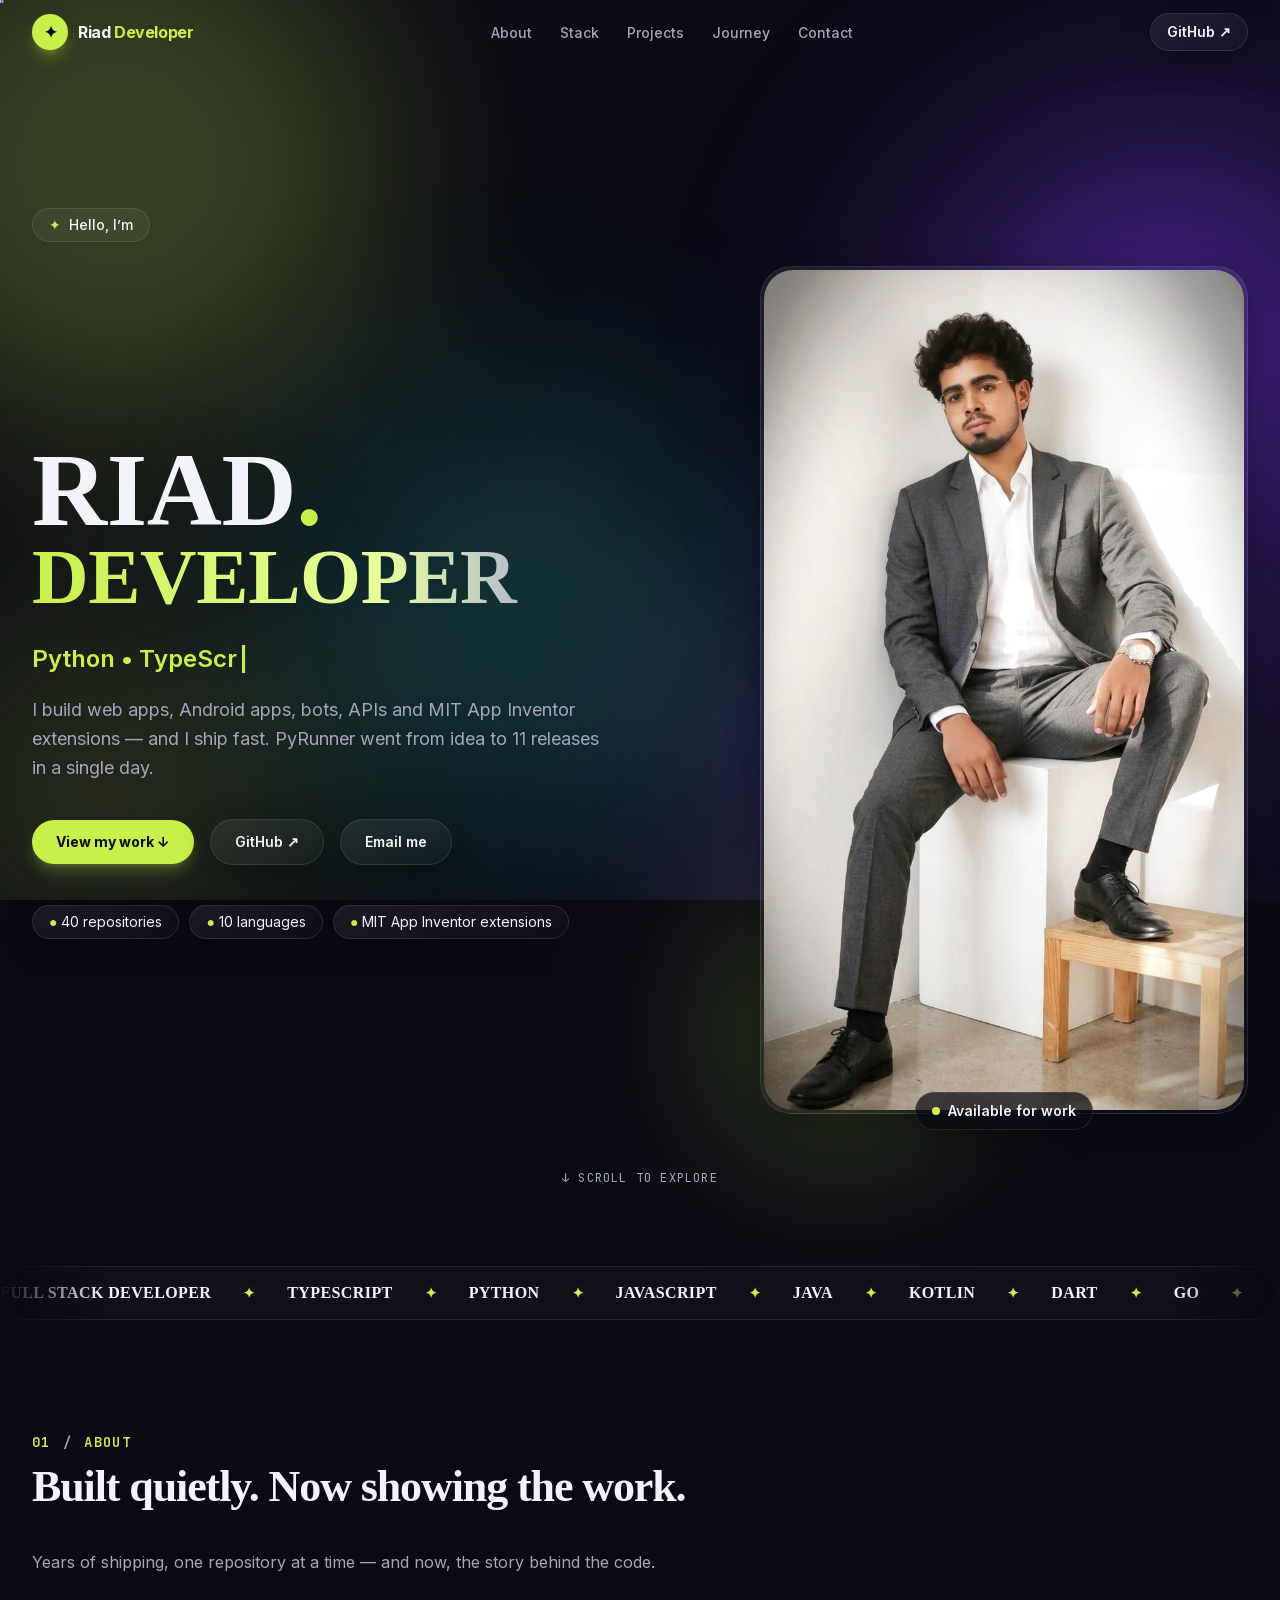
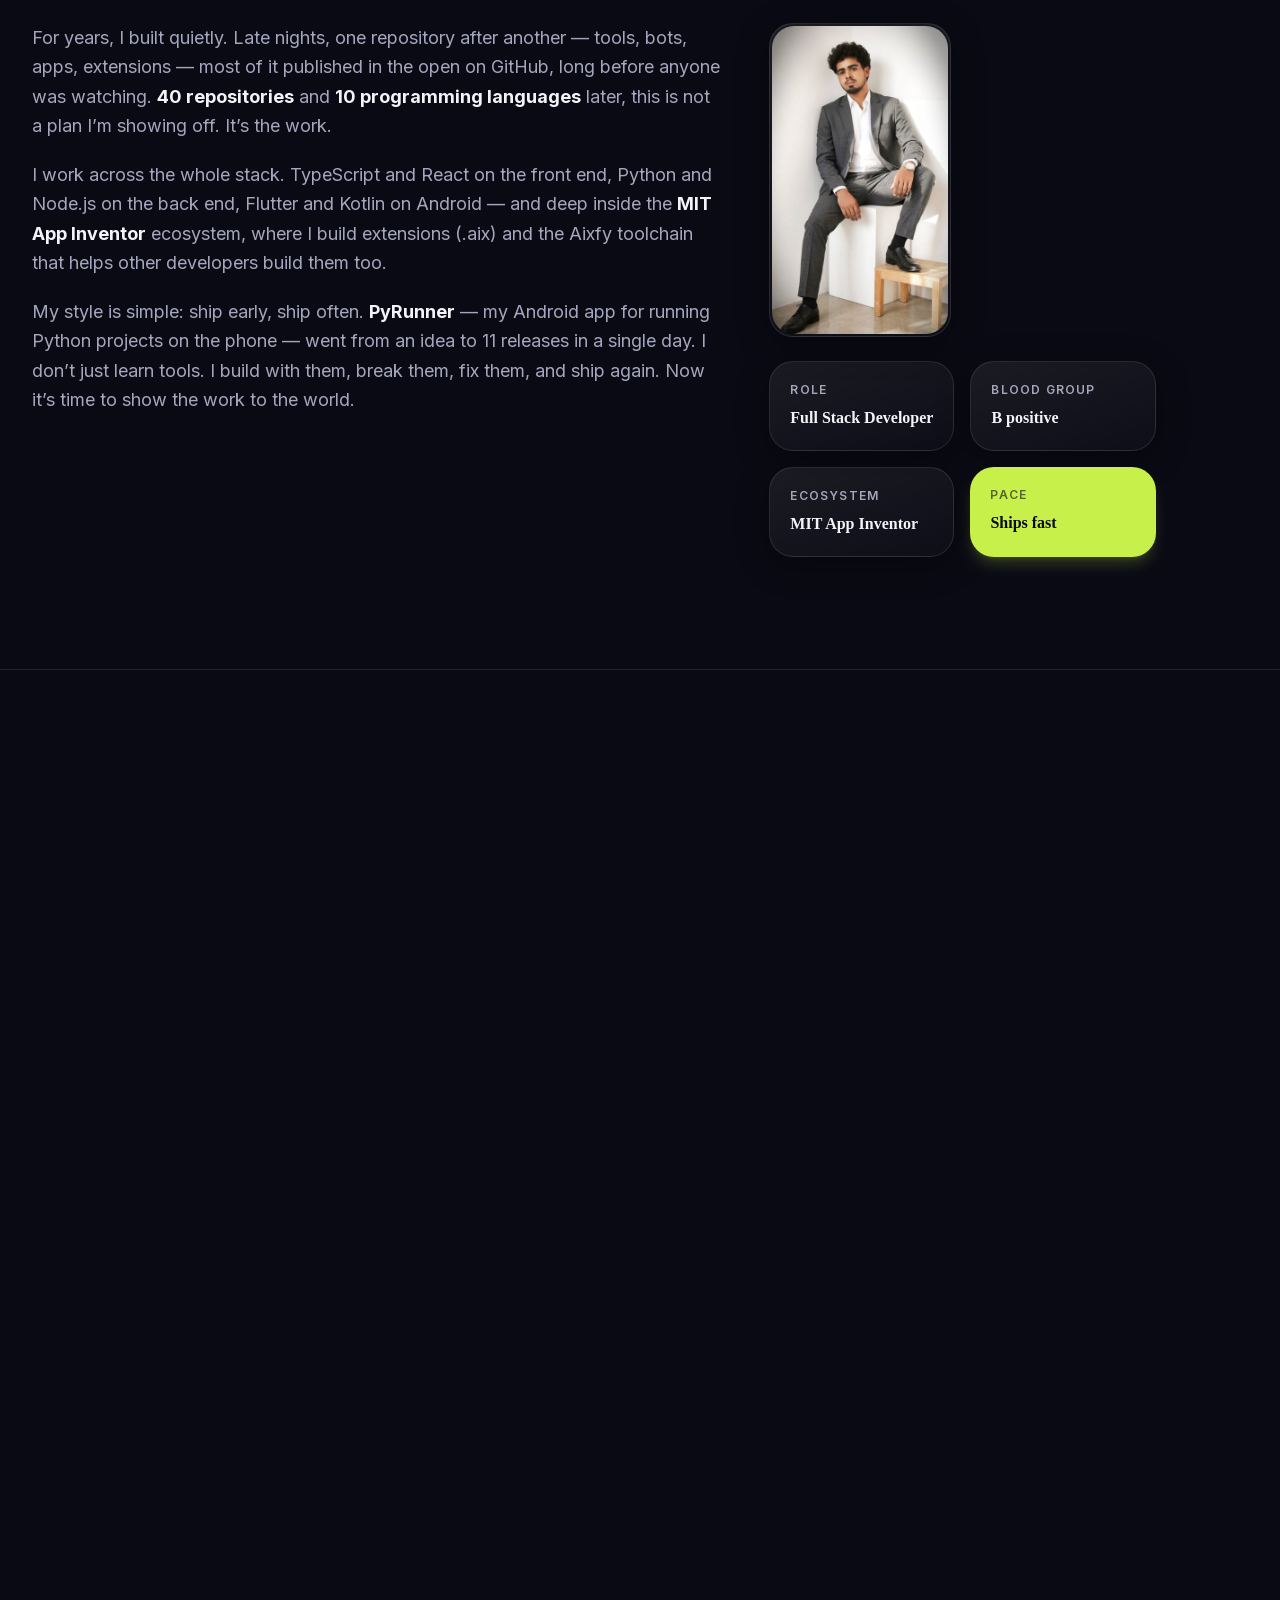
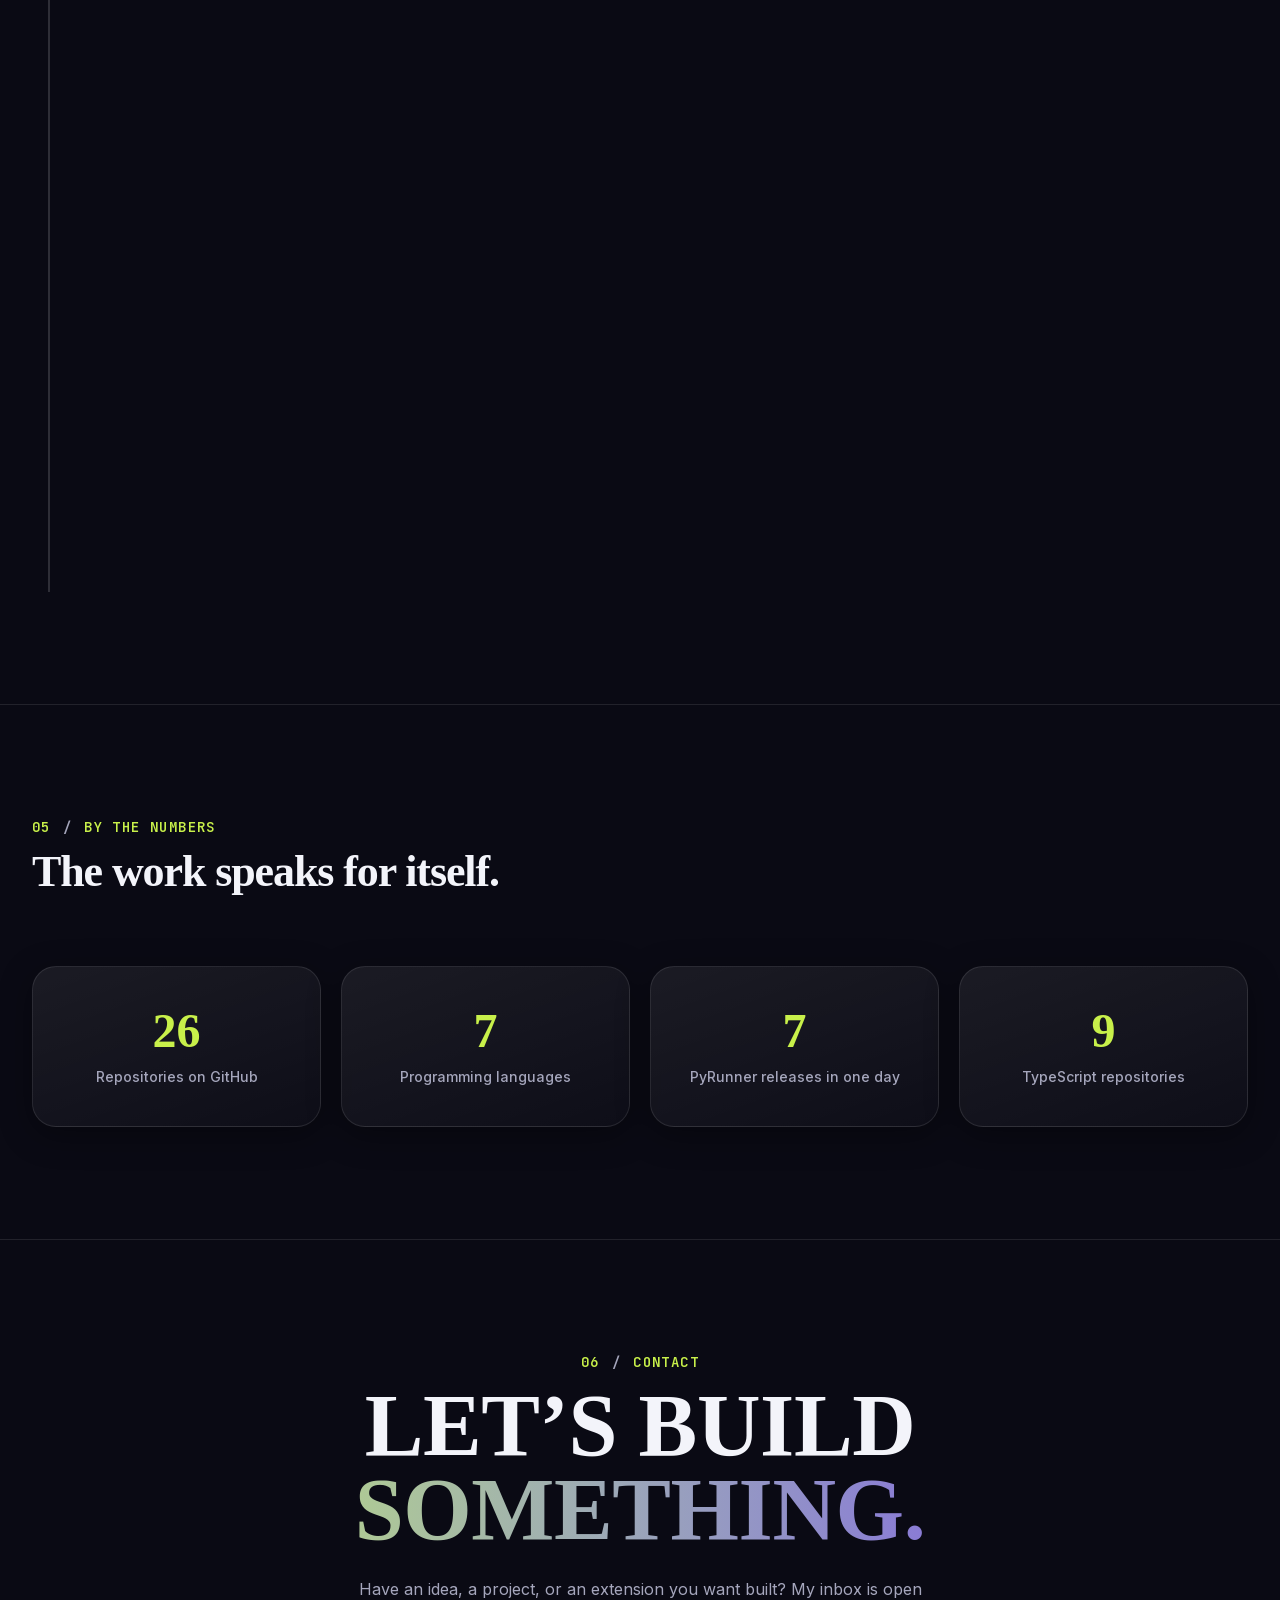
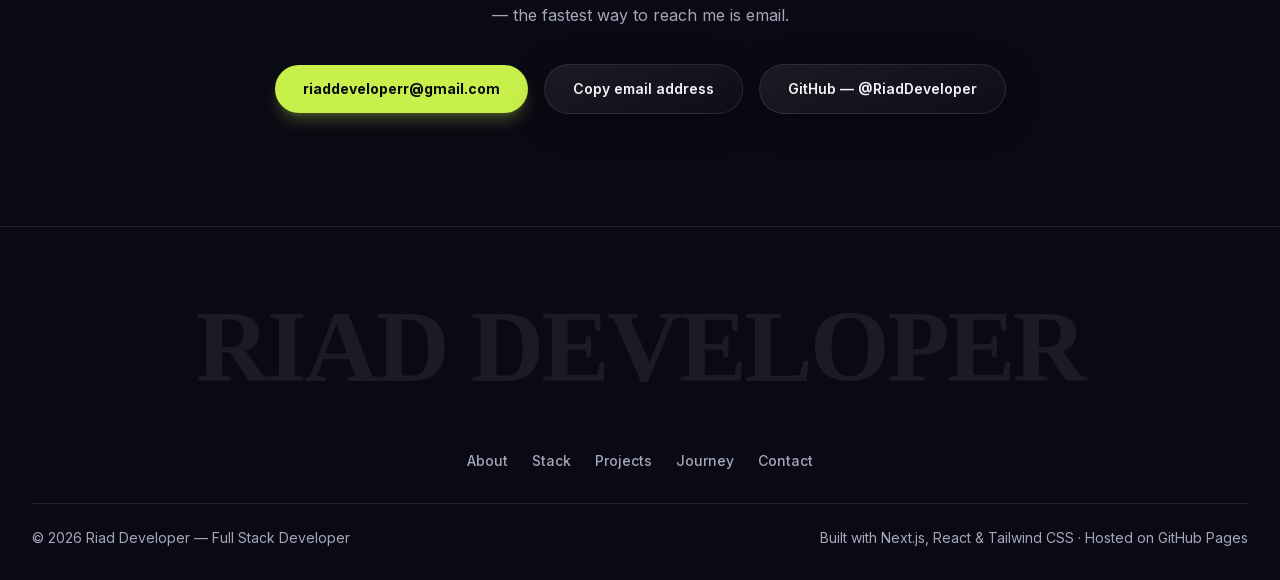
==== commit 2cdefdb2: "Portfolio v7 — aurora glass redesign - Deep dark background with drifting aurora blobs (lime, violet" ====
--- a/index.html
+++ b/index.html
@@ -1 +1 @@
-<!DOCTYPE html><html lang="en" class="scroll-smooth"><head><meta charSet="utf-8"/><meta name="viewport" content="width=device-width, initial-scale=1"/><link rel="preload" href="/_next/static/media/07c7676b89ed2778-s.p.2bn3s6zvc0dyp.woff2" as="font" crossorigin="" type="font/woff2"/><link rel="preload" href="/_next/static/media/2b81eeca71e9850c-s.p.3vm0tq4e-zz_5.woff2" as="font" crossorigin="" type="font/woff2"/><link rel="preload" href="/_next/static/media/9a321a2c78eff0b5-s.p.1bkzbscqrt8rl.woff2" as="font" crossorigin="" type="font/woff2"/><link rel="preload" as="image" href="/riad-developer.jpg"/><link rel="stylesheet" href="/_next/static/chunks/0age1h1o2jiqc.css" data-precedence="next"/><link rel="preload" as="script" fetchPriority="low" href="/_next/static/chunks/0j1we3cwg31qe.js"/><script src="/_next/static/chunks/1cuyxw6v18rxx.js" async=""></script><script src="/_next/static/chunks/2olo2e9e-_esu.js" async=""></script><script src="/_next/static/chunks/turbopack-2u1d16houkiyo.js" async=""></script><script src="/_next/static/chunks/1ua2kfq9s-me6.js" async=""></script><script src="/_next/static/chunks/1nxylh3blp8-3.js" async=""></script><title>Riad Developer — Full Stack Developer</title><meta name="description" content="Riad Developer is a full stack developer building web apps, Android apps, bots, APIs and MIT App Inventor extensions. 40 repositories across 10 programming languages — TypeScript, Python, JavaScript, Java, Kotlin, Dart and more. His Android app PyRunner went from idea to 11 releases in a single day."/><link rel="author" href="https://riaddeveloper.is-a-good.dev"/><meta name="author" content="Riad Developer"/><meta name="keywords" content="Riad Developer,RiadDeveloper,Full Stack Developer,MIT App Inventor,PyRunner,TypeScript,Python,Flutter,Next.js,React,Android developer,portfolio"/><meta name="creator" content="Riad Developer"/><meta name="publisher" content="Riad Developer"/><meta name="robots" content="index, follow"/><meta name="googlebot" content="index, follow, max-video-preview:-1, max-image-preview:large, max-snippet:-1"/><link rel="canonical" href="https://riaddeveloper.is-a-good.dev"/><meta property="og:title" content="Riad Developer — Full Stack Developer"/><meta property="og:description" content="Riad Developer is a full stack developer building web apps, Android apps, bots, APIs and MIT App Inventor extensions. 40 repositories across 10 programming languages — TypeScript, Python, JavaScript, Java, Kotlin, Dart and more. His Android app PyRunner went from idea to 11 releases in a single day."/><meta property="og:url" content="https://riaddeveloper.is-a-good.dev"/><meta property="og:site_name" content="Riad Developer"/><meta property="og:locale" content="en_US"/><meta property="og:image" content="https://riaddeveloper.is-a-good.dev/opengraph-image.png"/><meta property="og:image:width" content="1200"/><meta property="og:image:height" content="630"/><meta property="og:image:alt" content="Riad Developer — Full Stack Developer"/><meta property="og:type" content="website"/><meta name="twitter:card" content="summary_large_image"/><meta name="twitter:title" content="Riad Developer — Full Stack Developer"/><meta name="twitter:description" content="Riad Developer is a full stack developer building web apps, Android apps, bots, APIs and MIT App Inventor extensions. 40 repositories across 10 programming languages — TypeScript, Python, JavaScript, Java, Kotlin, Dart and more. His Android app PyRunner went from idea to 11 releases in a single day."/><meta name="twitter:image" content="https://riaddeveloper.is-a-good.dev/opengraph-image.png"/><link rel="icon" href="/icon.svg?icon.22h28qku3hwwm.svg" sizes="any" type="image/svg+xml"/><meta name="next-size-adjust" content=""/><script src="/_next/static/chunks/0cz1d0mv5g_q7.js" noModule=""></script></head><body class="OdfJ-W_variable vkatEq_variable dN_niq_variable bg-ink font-sans text-paper antialiased"><div hidden=""><!--$--><!--/$--></div><script type="application/ld+json">{"@context":"https://schema.org","@type":"Person","name":"Riad Developer","alternateName":"RiadDeveloper","jobTitle":"Full Stack Developer","description":"Full stack developer building web apps, Android apps, bots, APIs and MIT App Inventor extensions. Known for shipping fast — PyRunner, his Android app for running Python projects on the phone, went from idea to 11 releases in a single day.","url":"https://riaddeveloper.is-a-good.dev/","image":"https://riaddeveloper.is-a-good.dev/riad-developer.jpg","email":"mailto:riaddeveloperr@gmail.com","sameAs":["https://github.com/RiadDeveloper","https://riaddeveloper.is-a-good.dev"],"knowsAbout":["TypeScript","Python","JavaScript","Java","Kotlin","Dart","Go","Rust","C#","PHP","React","Next.js","Flutter","Node.js","Supabase","Tailwind CSS","Docker","GitHub Actions","MIT App Inventor","Android development","Web development","API development"]}</script><div id="top" class="relative min-h-screen bg-ink pt-16"><div aria-hidden="true" class="fixed inset-x-0 top-0 z-[70] h-[3px] origin-left bg-accent" style="transform:scaleX(0)"></div><header class="fixed inset-x-0 top-0 z-50 border-b transition-colors border-transparent bg-transparent" style="opacity:0;transform:translateY(-60px)"><nav class="mx-auto flex h-16 max-w-7xl items-center justify-between px-5 sm:px-8" aria-label="Main navigation"><a href="#top" class="flex items-center gap-2.5" aria-label="Riad Developer — home"><span class="flex h-9 w-9 items-center justify-center rounded-md bg-accent font-mono text-sm font-bold text-ink">&gt;_</span><span class="font-mono text-sm font-bold tracking-tight text-paper sm:text-base">riad<span class="text-accent">@</span>developer<span class="text-muted">:~$</span></span></a><ul class="hidden items-center gap-7 md:flex"><li><a href="#about" class="font-mono text-sm text-muted transition-colors hover:text-accent"><span class="text-accent/70">./</span>about</a></li><li><a href="#stack" class="font-mono text-sm text-muted transition-colors hover:text-accent"><span class="text-accent/70">./</span>stack</a></li><li><a href="#projects" class="font-mono text-sm text-muted transition-colors hover:text-accent"><span class="text-accent/70">./</span>projects</a></li><li><a href="#journey" class="font-mono text-sm text-muted transition-colors hover:text-accent"><span class="text-accent/70">./</span>journey</a></li><li><a href="#contact" class="font-mono text-sm text-muted transition-colors hover:text-accent"><span class="text-accent/70">./</span>contact</a></li></ul><div class="flex items-center gap-3"><a href="https://github.com/RiadDeveloper" target="_blank" rel="noopener noreferrer" class="hidden rounded-md border border-line bg-panel px-4 py-2 font-mono text-sm font-semibold text-paper transition-all hover:border-accent/60 hover:text-accent sm:block">git — GitHub ↗</a><button type="button" aria-expanded="false" aria-controls="mobile-menu" aria-label="Open menu" class="flex h-10 w-10 items-center justify-center rounded-md border border-line bg-panel font-mono text-paper transition-colors hover:border-accent/60 md:hidden">☰</button></div></nav></header><div class="sticky top-16 z-40 border-b border-line/60 bg-ink/90 backdrop-blur-xl"><div class="no-scrollbar mx-auto flex max-w-7xl items-end gap-1 overflow-x-auto px-5 sm:px-8" role="tablist" aria-label="Sections as files"><a href="#about" role="tab" aria-selected="false" class="flex shrink-0 items-center gap-2 border-x border-t px-3 py-2.5 font-mono text-xs whitespace-nowrap transition-colors sm:px-4 sm:text-[13px] border-transparent text-muted hover:text-paper"><span aria-hidden="true" class="h-1.5 w-1.5 rounded-full bg-muted/40"></span>about.tsx</a><a href="#stack" role="tab" aria-selected="false" class="flex shrink-0 items-center gap-2 border-x border-t px-3 py-2.5 font-mono text-xs whitespace-nowrap transition-colors sm:px-4 sm:text-[13px] border-transparent text-muted hover:text-paper"><span aria-hidden="true" class="h-1.5 w-1.5 rounded-full bg-muted/40"></span>stack.json</a><a href="#projects" role="tab" aria-selected="false" class="flex shrink-0 items-center gap-2 border-x border-t px-3 py-2.5 font-mono text-xs whitespace-nowrap transition-colors sm:px-4 sm:text-[13px] border-transparent text-muted hover:text-paper"><span aria-hidden="true" class="h-1.5 w-1.5 rounded-full bg-muted/40"></span>projects/</a><a href="#journey" role="tab" aria-selected="false" class="flex shrink-0 items-center gap-2 border-x border-t px-3 py-2.5 font-mono text-xs whitespace-nowrap transition-colors sm:px-4 sm:text-[13px] border-transparent text-muted hover:text-paper"><span aria-hidden="true" class="h-1.5 w-1.5 rounded-full bg-muted/40"></span>journey.log</a><a href="#contact" role="tab" aria-selected="false" class="flex shrink-0 items-center gap-2 border-x border-t px-3 py-2.5 font-mono text-xs whitespace-nowrap transition-colors sm:px-4 sm:text-[13px] border-transparent text-muted hover:text-paper"><span aria-hidden="true" class="h-1.5 w-1.5 rounded-full bg-muted/40"></span>contact.sh</a><span aria-hidden="true" class="ml-auto hidden shrink-0 pb-2.5 font-mono text-xs text-muted/60 md:block">~/riad-portfolio</span></div></div><main><section class="relative overflow-hidden pt-12 pb-16 sm:pt-16 lg:pb-20" aria-label="Introduction"><div aria-hidden="true" class="term-grid pointer-events-none absolute inset-0"></div><div aria-hidden="true" class="animate-float-slow pointer-events-none absolute -top-32 right-[-10%] h-96 w-96 rounded-full bg-accent/10 blur-[120px]"></div><div aria-hidden="true" class="pointer-events-none absolute bottom-[-20%] left-[-8%] h-80 w-80 rounded-full bg-accent/[0.07] blur-[110px]"></div><div class="relative mx-auto max-w-7xl px-5 sm:px-8"><div class="grid items-start gap-10 lg:grid-cols-12 lg:gap-8"><div class="min-w-0 lg:col-span-7"><div class="overflow-hidden rounded-xl border border-line bg-ink-2/90 shadow-2xl shadow-black/60 "><div class="flex items-center gap-2 border-b border-line/70 bg-panel px-4 py-2.5"><span aria-hidden="true" class="flex gap-1.5"><span class="h-3 w-3 rounded-full bg-[#ff5f57]"></span><span class="h-3 w-3 rounded-full bg-[#febc2e]"></span><span class="h-3 w-3 rounded-full bg-[#28c840]"></span></span><span class="ml-2 min-w-0 flex-1 truncate font-mono text-xs text-muted sm:text-[13px]">riad@portfolio: ~</span><span class="shrink-0 font-mono text-xs text-muted/70">zsh</span></div><div class="p-5 sm:p-7"><p class="font-mono text-sm text-accent sm:text-base" style="opacity:0;transform:translateY(20px)">$ whoami</p><h1 class="mt-4 font-display leading-[0.95] font-extrabold tracking-tight" style="opacity:0;transform:translateY(24px)"><span class="block text-[clamp(2.6rem,9vw,5rem)] text-paper">RIAD<span class="text-accent">.</span></span><span class="block text-[clamp(1.35rem,6vw,3.6rem)] text-accent">DEVELOPER</span></h1><div class="mt-6" style="opacity:0;transform:translateY(24px)"><p class="font-mono text-sm text-muted sm:text-base"><span class="text-accent">$</span> cat role.txt</p><p class="mt-2 min-h-8 font-mono text-base text-paper sm:text-xl lg:text-2xl"><span class="typing-caret-block text-accent" aria-label="Full Stack Developer"></span></p></div><p class="mt-4 max-w-xl text-base leading-relaxed text-muted sm:text-lg" style="opacity:0;transform:translateY(24px)">I build web apps, Android apps, bots, APIs and MIT App Inventor extensions — and I ship fast. PyRunner went from idea to 11 releases in a single day.</p><div class="mt-8 flex flex-wrap items-center gap-3 sm:gap-4" style="opacity:0;transform:translateY(24px)"><div style="transform:none"><a href="#projects" class="inline-block rounded-md bg-accent px-6 py-3 font-mono text-sm font-bold text-ink shadow-lg shadow-accent/25 transition-transform hover:scale-[1.03]">$ ./view-work ↓</a></div><div style="transform:none"><a href="https://github.com/RiadDeveloper" target="_blank" rel="noopener noreferrer" class="inline-block rounded-md border border-line bg-panel px-6 py-3 font-mono text-sm font-semibold text-paper transition-colors hover:border-accent/60 hover:text-accent">github ↗</a></div><div style="transform:none"><a href="mailto:riaddeveloperr@gmail.com" class="inline-block rounded-md border border-line bg-panel px-6 py-3 font-mono text-sm font-semibold text-paper transition-colors hover:border-accent/60 hover:text-accent">email me</a></div></div><div class="mt-8 flex flex-wrap gap-2.5" style="opacity:0"><span class="rounded-md border border-line bg-panel px-4 py-1.5 font-mono text-sm text-paper"><span class="text-accent">●</span> 40 repositories</span><span class="rounded-md border border-line bg-panel px-4 py-1.5 font-mono text-sm text-paper"><span class="text-accent">●</span> 10 languages</span><span class="rounded-md border border-line bg-panel px-4 py-1.5 font-mono text-sm text-paper"><span class="text-accent">●</span> MIT App Inventor extensions</span></div></div></div></div><div class="relative mx-auto w-full min-w-0 max-w-[300px] sm:max-w-[340px] lg:col-span-5 lg:max-w-none" style="opacity:0;transform:translateY(32px) scale(0.97)"><div class="overflow-hidden rounded-xl border border-line bg-ink-2 shadow-2xl shadow-accent/10"><div class="flex items-center gap-2 border-b border-line/70 bg-panel px-4 py-2.5"><span aria-hidden="true" class="h-2 w-2 rounded-full bg-accent"></span><span class="min-w-0 flex-1 truncate font-mono text-xs text-muted">riad-developer.jpg — preview</span><span class="shrink-0 font-mono text-xs text-muted/70">100%</span></div><img src="/riad-developer.jpg" alt="Portrait of Riad Developer, a full stack developer, in a grey suit" width="784" height="1372" class="block h-auto w-full max-w-full object-cover" loading="eager"/></div><div class="absolute -bottom-4 left-1/2 flex -translate-x-1/2 items-center gap-2 rounded-md border border-line bg-ink-2/95 px-4 py-2 font-mono whitespace-nowrap shadow-xl backdrop-blur-md"><span class="animate-pulse-dot h-2 w-2 rounded-full bg-accent" aria-hidden="true"></span><span class="text-xs font-semibold text-paper sm:text-sm">Available for work</span></div></div></div><p class="mt-14 hidden justify-center font-mono text-xs tracking-widest text-muted uppercase sm:flex" aria-hidden="true" style="opacity:0"><span class="animate-bounce-soft inline-block">↓</span> Scroll to explore</p></div></section><div class="marquee-mask relative overflow-hidden border-y border-ink bg-accent py-3.5" aria-hidden="true"><div class="animate-marquee flex w-max items-center gap-8"><span class="flex items-center gap-8"><span class="font-mono text-base font-bold tracking-wide whitespace-nowrap text-ink uppercase"><span class="text-ink/50">$</span> <!-- -->Full Stack Developer</span><span class="font-mono text-sm font-bold text-ink/50">//</span></span><span class="flex items-center gap-8"><span class="font-mono text-base font-bold tracking-wide whitespace-nowrap text-ink uppercase"><span class="text-ink/50">$</span> <!-- -->TypeScript</span><span class="font-mono text-sm font-bold text-ink/50">//</span></span><span class="flex items-center gap-8"><span class="font-mono text-base font-bold tracking-wide whitespace-nowrap text-ink uppercase"><span class="text-ink/50">$</span> <!-- -->Python</span><span class="font-mono text-sm font-bold text-ink/50">//</span></span><span class="flex items-center gap-8"><span class="font-mono text-base font-bold tracking-wide whitespace-nowrap text-ink uppercase"><span class="text-ink/50">$</span> <!-- -->JavaScript</span><span class="font-mono text-sm font-bold text-ink/50">//</span></span><span class="flex items-center gap-8"><span class="font-mono text-base font-bold tracking-wide whitespace-nowrap text-ink uppercase"><span class="text-ink/50">$</span> <!-- -->Java</span><span class="font-mono text-sm font-bold text-ink/50">//</span></span><span class="flex items-center gap-8"><span class="font-mono text-base font-bold tracking-wide whitespace-nowrap text-ink uppercase"><span class="text-ink/50">$</span> <!-- -->Kotlin</span><span class="font-mono text-sm font-bold text-ink/50">//</span></span><span class="flex items-center gap-8"><span class="font-mono text-base font-bold tracking-wide whitespace-nowrap text-ink uppercase"><span class="text-ink/50">$</span> <!-- -->Dart</span><span class="font-mono text-sm font-bold text-ink/50">//</span></span><span class="flex items-center gap-8"><span class="font-mono text-base font-bold tracking-wide whitespace-nowrap text-ink uppercase"><span class="text-ink/50">$</span> <!-- -->Go</span><span class="font-mono text-sm font-bold text-ink/50">//</span></span><span class="flex items-center gap-8"><span class="font-mono text-base font-bold tracking-wide whitespace-nowrap text-ink uppercase"><span class="text-ink/50">$</span> <!-- -->Rust</span><span class="font-mono text-sm font-bold text-ink/50">//</span></span><span class="flex items-center gap-8"><span class="font-mono text-base font-bold tracking-wide whitespace-nowrap text-ink uppercase"><span class="text-ink/50">$</span> <!-- -->React</span><span class="font-mono text-sm font-bold text-ink/50">//</span></span><span class="flex items-center gap-8"><span class="font-mono text-base font-bold tracking-wide whitespace-nowrap text-ink uppercase"><span class="text-ink/50">$</span> <!-- -->Next.js</span><span class="font-mono text-sm font-bold text-ink/50">//</span></span><span class="flex items-center gap-8"><span class="font-mono text-base font-bold tracking-wide whitespace-nowrap text-ink uppercase"><span class="text-ink/50">$</span> <!-- -->Flutter</span><span class="font-mono text-sm font-bold text-ink/50">//</span></span><span class="flex items-center gap-8"><span class="font-mono text-base font-bold tracking-wide whitespace-nowrap text-ink uppercase"><span class="text-ink/50">$</span> <!-- -->Node.js</span><span class="font-mono text-sm font-bold text-ink/50">//</span></span><span class="flex items-center gap-8"><span class="font-mono text-base font-bold tracking-wide whitespace-nowrap text-ink uppercase"><span class="text-ink/50">$</span> <!-- -->Supabase</span><span class="font-mono text-sm font-bold text-ink/50">//</span></span><span class="flex items-center gap-8"><span class="font-mono text-base font-bold tracking-wide whitespace-nowrap text-ink uppercase"><span class="text-ink/50">$</span> <!-- -->Tailwind CSS</span><span class="font-mono text-sm font-bold text-ink/50">//</span></span><span class="flex items-center gap-8"><span class="font-mono text-base font-bold tracking-wide whitespace-nowrap text-ink uppercase"><span class="text-ink/50">$</span> <!-- -->Docker</span><span class="font-mono text-sm font-bold text-ink/50">//</span></span><span class="flex items-center gap-8"><span class="font-mono text-base font-bold tracking-wide whitespace-nowrap text-ink uppercase"><span class="text-ink/50">$</span> <!-- -->GitHub Actions</span><span class="font-mono text-sm font-bold text-ink/50">//</span></span><span class="flex items-center gap-8"><span class="font-mono text-base font-bold tracking-wide whitespace-nowrap text-ink uppercase"><span class="text-ink/50">$</span> <!-- -->MIT App Inventor</span><span class="font-mono text-sm font-bold text-ink/50">//</span></span><span class="flex items-center gap-8"><span class="font-mono text-base font-bold tracking-wide whitespace-nowrap text-ink uppercase"><span class="text-ink/50">$</span> <!-- -->Full Stack Developer</span><span class="font-mono text-sm font-bold text-ink/50">//</span></span><span class="flex items-center gap-8"><span class="font-mono text-base font-bold tracking-wide whitespace-nowrap text-ink uppercase"><span class="text-ink/50">$</span> <!-- -->TypeScript</span><span class="font-mono text-sm font-bold text-ink/50">//</span></span><span class="flex items-center gap-8"><span class="font-mono text-base font-bold tracking-wide whitespace-nowrap text-ink uppercase"><span class="text-ink/50">$</span> <!-- -->Python</span><span class="font-mono text-sm font-bold text-ink/50">//</span></span><span class="flex items-center gap-8"><span class="font-mono text-base font-bold tracking-wide whitespace-nowrap text-ink uppercase"><span class="text-ink/50">$</span> <!-- -->JavaScript</span><span class="font-mono text-sm font-bold text-ink/50">//</span></span><span class="flex items-center gap-8"><span class="font-mono text-base font-bold tracking-wide whitespace-nowrap text-ink uppercase"><span class="text-ink/50">$</span> <!-- -->Java</span><span class="font-mono text-sm font-bold text-ink/50">//</span></span><span class="flex items-center gap-8"><span class="font-mono text-base font-bold tracking-wide whitespace-nowrap text-ink uppercase"><span class="text-ink/50">$</span> <!-- -->Kotlin</span><span class="font-mono text-sm font-bold text-ink/50">//</span></span><span class="flex items-center gap-8"><span class="font-mono text-base font-bold tracking-wide whitespace-nowrap text-ink uppercase"><span class="text-ink/50">$</span> <!-- -->Dart</span><span class="font-mono text-sm font-bold text-ink/50">//</span></span><span class="flex items-center gap-8"><span class="font-mono text-base font-bold tracking-wide whitespace-nowrap text-ink uppercase"><span class="text-ink/50">$</span> <!-- -->Go</span><span class="font-mono text-sm font-bold text-ink/50">//</span></span><span class="flex items-center gap-8"><span class="font-mono text-base font-bold tracking-wide whitespace-nowrap text-ink uppercase"><span class="text-ink/50">$</span> <!-- -->Rust</span><span class="font-mono text-sm font-bold text-ink/50">//</span></span><span class="flex items-center gap-8"><span class="font-mono text-base font-bold tracking-wide whitespace-nowrap text-ink uppercase"><span class="text-ink/50">$</span> <!-- -->React</span><span class="font-mono text-sm font-bold text-ink/50">//</span></span><span class="flex items-center gap-8"><span class="font-mono text-base font-bold tracking-wide whitespace-nowrap text-ink uppercase"><span class="text-ink/50">$</span> <!-- -->Next.js</span><span class="font-mono text-sm font-bold text-ink/50">//</span></span><span class="flex items-center gap-8"><span class="font-mono text-base font-bold tracking-wide whitespace-nowrap text-ink uppercase"><span class="text-ink/50">$</span> <!-- -->Flutter</span><span class="font-mono text-sm font-bold text-ink/50">//</span></span><span class="flex items-center gap-8"><span class="font-mono text-base font-bold tracking-wide whitespace-nowrap text-ink uppercase"><span class="text-ink/50">$</span> <!-- -->Node.js</span><span class="font-mono text-sm font-bold text-ink/50">//</span></span><span class="flex items-center gap-8"><span class="font-mono text-base font-bold tracking-wide whitespace-nowrap text-ink uppercase"><span class="text-ink/50">$</span> <!-- -->Supabase</span><span class="font-mono text-sm font-bold text-ink/50">//</span></span><span class="flex items-center gap-8"><span class="font-mono text-base font-bold tracking-wide whitespace-nowrap text-ink uppercase"><span class="text-ink/50">$</span> <!-- -->Tailwind CSS</span><span class="font-mono text-sm font-bold text-ink/50">//</span></span><span class="flex items-center gap-8"><span class="font-mono text-base font-bold tracking-wide whitespace-nowrap text-ink uppercase"><span class="text-ink/50">$</span> <!-- -->Docker</span><span class="font-mono text-sm font-bold text-ink/50">//</span></span><span class="flex items-center gap-8"><span class="font-mono text-base font-bold tracking-wide whitespace-nowrap text-ink uppercase"><span class="text-ink/50">$</span> <!-- -->GitHub Actions</span><span class="font-mono text-sm font-bold text-ink/50">//</span></span><span class="flex items-center gap-8"><span class="font-mono text-base font-bold tracking-wide whitespace-nowrap text-ink uppercase"><span class="text-ink/50">$</span> <!-- -->MIT App Inventor</span><span class="font-mono text-sm font-bold text-ink/50">//</span></span></div></div><section id="about" aria-labelledby="about-heading" class="scroll-mt-32 py-20 sm:py-28"><div class="mx-auto max-w-7xl px-5 sm:px-8"><div style="opacity:0;transform:translateY(28px)"><p class="mb-3 font-mono text-sm font-semibold tracking-wide"><span class="text-accent">//</span><span class="text-muted"> <!-- -->01<!-- --> — </span><span class="text-accent">about.tsx</span></p><h2 class="max-w-3xl font-display text-3xl leading-[1.05] font-bold tracking-tight text-paper sm:text-4xl lg:text-[2.75rem]">Built quietly. Now showing the work.</h2><div aria-hidden="true" class="mt-5 h-[3px] w-16 origin-left rounded-full bg-accent" style="transform:scaleX(0)"></div><p class="mt-4 max-w-2xl text-base leading-relaxed text-muted">Years of shipping, one repository at a time — and now, the story behind the code.</p></div><div class="mt-12 grid gap-10 lg:grid-cols-12 lg:gap-12"><div class="min-w-0 lg:col-span-7" style="opacity:0;transform:translateY(28px)"><div class="space-y-5 text-base leading-relaxed text-muted sm:text-lg sm:leading-relaxed"><p>For years, I built quietly. Late nights, one repository after another — tools, bots, apps, extensions — most of it published in the open on GitHub, long before anyone was watching.<!-- --> <strong class="text-paper">40 repositories</strong> <!-- -->and <strong class="text-paper">10 programming languages</strong> <!-- -->later, this is not a plan I’m showing off. It’s the work.</p><p>I work across the whole stack. TypeScript and React on the front end, Python and Node.js on the back end, Flutter and Kotlin on Android — and deep inside the<!-- --> <strong class="text-paper">MIT App Inventor</strong> <!-- -->ecosystem, where I build extensions (.aix) and the Aixfy toolchain that helps other developers build them too.</p><p>My style is simple: ship early, ship often.<!-- --> <strong class="text-paper">PyRunner</strong> — my Android app for running Python projects on the phone — went from an idea to 11 releases in a single day. I don’t just learn tools. I build with them, break them, fix them, and ship again. Now it’s time to show the work to the world.</p></div></div><div class="min-w-0 lg:col-span-5" style="opacity:0;transform:translateY(28px)"><div class="flex flex-col gap-6 sm:flex-row sm:items-start lg:flex-col"><div class="relative shrink-0"><div class="overflow-hidden rounded-xl border border-line bg-ink-2 shadow-xl shadow-accent/10"><div class="flex items-center gap-2 border-b border-line/70 bg-panel px-3 py-2"><span aria-hidden="true" class="h-2 w-2 rounded-full bg-accent"></span><span class="font-mono text-[11px] text-muted">riad-developer.jpg</span></div><img src="/riad-developer.jpg" alt="Riad Developer, full stack developer" width="784" height="1372" loading="lazy" class="block h-auto w-36 object-cover sm:w-44"/></div></div><dl class="grid min-w-0 flex-1 grid-cols-2 gap-4"><div class="min-w-0 rounded-xl p-5 transition-colors glass hover:border-accent/40"><dt class="font-mono text-xs font-semibold tracking-wider text-muted">$<!-- -->role</dt><dd class="mt-2 font-mono text-base font-bold break-words text-paper">&quot;Full Stack Developer&quot;</dd></div><div class="min-w-0 rounded-xl p-5 transition-colors glass hover:border-accent/40"><dt class="font-mono text-xs font-semibold tracking-wider text-muted">$<!-- -->blood_group</dt><dd class="mt-2 font-mono text-base font-bold break-words text-paper">&quot;B positive&quot;</dd></div><div class="min-w-0 rounded-xl p-5 transition-colors glass hover:border-accent/40"><dt class="font-mono text-xs font-semibold tracking-wider text-muted">$<!-- -->ecosystem</dt><dd class="mt-2 font-mono text-base font-bold break-words text-paper">&quot;MIT App Inventor&quot;</dd></div><div class="min-w-0 rounded-xl p-5 transition-colors bg-accent text-ink shadow-lg shadow-accent/20"><dt class="font-mono text-xs font-semibold tracking-wider text-ink/60">$<!-- -->pace</dt><dd class="mt-2 font-mono text-base font-bold break-words text-ink">Ships fast</dd></div></dl></div></div></div></div></section><section id="stack" aria-labelledby="stack-heading" class="scroll-mt-32 border-t border-line/60 py-20 sm:py-28"><div class="mx-auto max-w-7xl px-5 sm:px-8"><div style="opacity:0;transform:translateY(28px)"><p class="mb-3 font-mono text-sm font-semibold tracking-wide"><span class="text-accent">//</span><span class="text-muted"> <!-- -->02<!-- --> — </span><span class="text-accent">stack.json</span></p><h2 class="max-w-3xl font-display text-3xl leading-[1.05] font-bold tracking-tight text-paper sm:text-4xl lg:text-[2.75rem]">Languages &amp; tools I use.</h2><div aria-hidden="true" class="mt-5 h-[3px] w-16 origin-left rounded-full bg-accent" style="transform:scaleX(0)"></div><p class="mt-4 max-w-2xl text-base leading-relaxed text-muted">Every count below is real — the number of repositories I have built with each language.</p></div><div class="mt-12 grid gap-5 lg:grid-cols-12"><div class="min-w-0 lg:col-span-7" style="opacity:0;transform:translateY(28px)"><div class="glass h-full rounded-xl p-6 sm:p-8"><h3 class="mb-6 font-mono text-lg font-bold text-paper"><span class="text-accent">$</span> languages <span class="text-sm font-normal text-muted">— by repos</span></h3><ul class="space-y-4"><li class="min-w-0"><div class="mb-1.5 flex items-baseline justify-between gap-3 text-sm"><span class="font-mono font-medium text-paper">TypeScript</span><span class="shrink-0 font-mono text-xs text-muted">[<!-- -->14<!-- -->/14] <!-- -->14<!-- --> <!-- -->repos</span></div><div><span class="sr-only">TypeScript<!-- -->: <!-- -->14<!-- --> repositories</span><div class="flex gap-[3px]" aria-hidden="true"><span class="h-3.5 w-2 rounded-[2px] sm:w-2.5 bg-accent" style="opacity:0"></span><span class="h-3.5 w-2 rounded-[2px] sm:w-2.5 bg-accent" style="opacity:0"></span><span class="h-3.5 w-2 rounded-[2px] sm:w-2.5 bg-accent" style="opacity:0"></span><span class="h-3.5 w-2 rounded-[2px] sm:w-2.5 bg-accent" style="opacity:0"></span><span class="h-3.5 w-2 rounded-[2px] sm:w-2.5 bg-accent" style="opacity:0"></span><span class="h-3.5 w-2 rounded-[2px] sm:w-2.5 bg-accent" style="opacity:0"></span><span class="h-3.5 w-2 rounded-[2px] sm:w-2.5 bg-accent" style="opacity:0"></span><span class="h-3.5 w-2 rounded-[2px] sm:w-2.5 bg-accent" style="opacity:0"></span><span class="h-3.5 w-2 rounded-[2px] sm:w-2.5 bg-accent" style="opacity:0"></span><span class="h-3.5 w-2 rounded-[2px] sm:w-2.5 bg-accent" style="opacity:0"></span><span class="h-3.5 w-2 rounded-[2px] sm:w-2.5 bg-accent" style="opacity:0"></span><span class="h-3.5 w-2 rounded-[2px] sm:w-2.5 bg-accent" style="opacity:0"></span><span class="h-3.5 w-2 rounded-[2px] sm:w-2.5 bg-accent" style="opacity:0"></span><span class="h-3.5 w-2 rounded-[2px] sm:w-2.5 bg-accent" style="opacity:0"></span><span class="h-3.5 w-2 rounded-[2px] sm:w-2.5 bg-accent" style="opacity:0"></span><span class="h-3.5 w-2 rounded-[2px] sm:w-2.5 bg-accent" style="opacity:0"></span><span class="h-3.5 w-2 rounded-[2px] sm:w-2.5 bg-accent" style="opacity:0"></span><span class="h-3.5 w-2 rounded-[2px] sm:w-2.5 bg-accent" style="opacity:0"></span><span class="h-3.5 w-2 rounded-[2px] sm:w-2.5 bg-accent" style="opacity:0"></span><span class="h-3.5 w-2 rounded-[2px] sm:w-2.5 bg-accent" style="opacity:0"></span></div></div></li><li class="min-w-0"><div class="mb-1.5 flex items-baseline justify-between gap-3 text-sm"><span class="font-mono font-medium text-paper">Python</span><span class="shrink-0 font-mono text-xs text-muted">[<!-- -->7<!-- -->/14] <!-- -->7<!-- --> <!-- -->repos</span></div><div><span class="sr-only">Python<!-- -->: <!-- -->7<!-- --> repositories</span><div class="flex gap-[3px]" aria-hidden="true"><span class="h-3.5 w-2 rounded-[2px] sm:w-2.5 bg-accent" style="opacity:0"></span><span class="h-3.5 w-2 rounded-[2px] sm:w-2.5 bg-accent" style="opacity:0"></span><span class="h-3.5 w-2 rounded-[2px] sm:w-2.5 bg-accent" style="opacity:0"></span><span class="h-3.5 w-2 rounded-[2px] sm:w-2.5 bg-accent" style="opacity:0"></span><span class="h-3.5 w-2 rounded-[2px] sm:w-2.5 bg-accent" style="opacity:0"></span><span class="h-3.5 w-2 rounded-[2px] sm:w-2.5 bg-accent" style="opacity:0"></span><span class="h-3.5 w-2 rounded-[2px] sm:w-2.5 bg-accent" style="opacity:0"></span><span class="h-3.5 w-2 rounded-[2px] sm:w-2.5 bg-accent" style="opacity:0"></span><span class="h-3.5 w-2 rounded-[2px] sm:w-2.5 bg-accent" style="opacity:0"></span><span class="h-3.5 w-2 rounded-[2px] sm:w-2.5 bg-accent" style="opacity:0"></span><span class="h-3.5 w-2 rounded-[2px] sm:w-2.5 bg-panel-2" style="opacity:0"></span><span class="h-3.5 w-2 rounded-[2px] sm:w-2.5 bg-panel-2" style="opacity:0"></span><span class="h-3.5 w-2 rounded-[2px] sm:w-2.5 bg-panel-2" style="opacity:0"></span><span class="h-3.5 w-2 rounded-[2px] sm:w-2.5 bg-panel-2" style="opacity:0"></span><span class="h-3.5 w-2 rounded-[2px] sm:w-2.5 bg-panel-2" style="opacity:0"></span><span class="h-3.5 w-2 rounded-[2px] sm:w-2.5 bg-panel-2" style="opacity:0"></span><span class="h-3.5 w-2 rounded-[2px] sm:w-2.5 bg-panel-2" style="opacity:0"></span><span class="h-3.5 w-2 rounded-[2px] sm:w-2.5 bg-panel-2" style="opacity:0"></span><span class="h-3.5 w-2 rounded-[2px] sm:w-2.5 bg-panel-2" style="opacity:0"></span><span class="h-3.5 w-2 rounded-[2px] sm:w-2.5 bg-panel-2" style="opacity:0"></span></div></div></li><li class="min-w-0"><div class="mb-1.5 flex items-baseline justify-between gap-3 text-sm"><span class="font-mono font-medium text-paper">Dart</span><span class="shrink-0 font-mono text-xs text-muted">[<!-- -->4<!-- -->/14] <!-- -->4<!-- --> <!-- -->repos</span></div><div><span class="sr-only">Dart<!-- -->: <!-- -->4<!-- --> repositories</span><div class="flex gap-[3px]" aria-hidden="true"><span class="h-3.5 w-2 rounded-[2px] sm:w-2.5 bg-accent" style="opacity:0"></span><span class="h-3.5 w-2 rounded-[2px] sm:w-2.5 bg-accent" style="opacity:0"></span><span class="h-3.5 w-2 rounded-[2px] sm:w-2.5 bg-accent" style="opacity:0"></span><span class="h-3.5 w-2 rounded-[2px] sm:w-2.5 bg-accent" style="opacity:0"></span><span class="h-3.5 w-2 rounded-[2px] sm:w-2.5 bg-accent" style="opacity:0"></span><span class="h-3.5 w-2 rounded-[2px] sm:w-2.5 bg-accent" style="opacity:0"></span><span class="h-3.5 w-2 rounded-[2px] sm:w-2.5 bg-panel-2" style="opacity:0"></span><span class="h-3.5 w-2 rounded-[2px] sm:w-2.5 bg-panel-2" style="opacity:0"></span><span class="h-3.5 w-2 rounded-[2px] sm:w-2.5 bg-panel-2" style="opacity:0"></span><span class="h-3.5 w-2 rounded-[2px] sm:w-2.5 bg-panel-2" style="opacity:0"></span><span class="h-3.5 w-2 rounded-[2px] sm:w-2.5 bg-panel-2" style="opacity:0"></span><span class="h-3.5 w-2 rounded-[2px] sm:w-2.5 bg-panel-2" style="opacity:0"></span><span class="h-3.5 w-2 rounded-[2px] sm:w-2.5 bg-panel-2" style="opacity:0"></span><span class="h-3.5 w-2 rounded-[2px] sm:w-2.5 bg-panel-2" style="opacity:0"></span><span class="h-3.5 w-2 rounded-[2px] sm:w-2.5 bg-panel-2" style="opacity:0"></span><span class="h-3.5 w-2 rounded-[2px] sm:w-2.5 bg-panel-2" style="opacity:0"></span><span class="h-3.5 w-2 rounded-[2px] sm:w-2.5 bg-panel-2" style="opacity:0"></span><span class="h-3.5 w-2 rounded-[2px] sm:w-2.5 bg-panel-2" style="opacity:0"></span><span class="h-3.5 w-2 rounded-[2px] sm:w-2.5 bg-panel-2" style="opacity:0"></span><span class="h-3.5 w-2 rounded-[2px] sm:w-2.5 bg-panel-2" style="opacity:0"></span></div></div></li><li class="min-w-0"><div class="mb-1.5 flex items-baseline justify-between gap-3 text-sm"><span class="font-mono font-medium text-paper">Java</span><span class="shrink-0 font-mono text-xs text-muted">[<!-- -->4<!-- -->/14] <!-- -->4<!-- --> <!-- -->repos</span></div><div><span class="sr-only">Java<!-- -->: <!-- -->4<!-- --> repositories</span><div class="flex gap-[3px]" aria-hidden="true"><span class="h-3.5 w-2 rounded-[2px] sm:w-2.5 bg-accent" style="opacity:0"></span><span class="h-3.5 w-2 rounded-[2px] sm:w-2.5 bg-accent" style="opacity:0"></span><span class="h-3.5 w-2 rounded-[2px] sm:w-2.5 bg-accent" style="opacity:0"></span><span class="h-3.5 w-2 rounded-[2px] sm:w-2.5 bg-accent" style="opacity:0"></span><span class="h-3.5 w-2 rounded-[2px] sm:w-2.5 bg-accent" style="opacity:0"></span><span class="h-3.5 w-2 rounded-[2px] sm:w-2.5 bg-accent" style="opacity:0"></span><span class="h-3.5 w-2 rounded-[2px] sm:w-2.5 bg-panel-2" style="opacity:0"></span><span class="h-3.5 w-2 rounded-[2px] sm:w-2.5 bg-panel-2" style="opacity:0"></span><span class="h-3.5 w-2 rounded-[2px] sm:w-2.5 bg-panel-2" style="opacity:0"></span><span class="h-3.5 w-2 rounded-[2px] sm:w-2.5 bg-panel-2" style="opacity:0"></span><span class="h-3.5 w-2 rounded-[2px] sm:w-2.5 bg-panel-2" style="opacity:0"></span><span class="h-3.5 w-2 rounded-[2px] sm:w-2.5 bg-panel-2" style="opacity:0"></span><span class="h-3.5 w-2 rounded-[2px] sm:w-2.5 bg-panel-2" style="opacity:0"></span><span class="h-3.5 w-2 rounded-[2px] sm:w-2.5 bg-panel-2" style="opacity:0"></span><span class="h-3.5 w-2 rounded-[2px] sm:w-2.5 bg-panel-2" style="opacity:0"></span><span class="h-3.5 w-2 rounded-[2px] sm:w-2.5 bg-panel-2" style="opacity:0"></span><span class="h-3.5 w-2 rounded-[2px] sm:w-2.5 bg-panel-2" style="opacity:0"></span><span class="h-3.5 w-2 rounded-[2px] sm:w-2.5 bg-panel-2" style="opacity:0"></span><span class="h-3.5 w-2 rounded-[2px] sm:w-2.5 bg-panel-2" style="opacity:0"></span><span class="h-3.5 w-2 rounded-[2px] sm:w-2.5 bg-panel-2" style="opacity:0"></span></div></div></li><li class="min-w-0"><div class="mb-1.5 flex items-baseline justify-between gap-3 text-sm"><span class="font-mono font-medium text-paper">PowerShell</span><span class="shrink-0 font-mono text-xs text-muted">[<!-- -->2<!-- -->/14] <!-- -->2<!-- --> <!-- -->repos</span></div><div><span class="sr-only">PowerShell<!-- -->: <!-- -->2<!-- --> repositories</span><div class="flex gap-[3px]" aria-hidden="true"><span class="h-3.5 w-2 rounded-[2px] sm:w-2.5 bg-accent" style="opacity:0"></span><span class="h-3.5 w-2 rounded-[2px] sm:w-2.5 bg-accent" style="opacity:0"></span><span class="h-3.5 w-2 rounded-[2px] sm:w-2.5 bg-accent" style="opacity:0"></span><span class="h-3.5 w-2 rounded-[2px] sm:w-2.5 bg-panel-2" style="opacity:0"></span><span class="h-3.5 w-2 rounded-[2px] sm:w-2.5 bg-panel-2" style="opacity:0"></span><span class="h-3.5 w-2 rounded-[2px] sm:w-2.5 bg-panel-2" style="opacity:0"></span><span class="h-3.5 w-2 rounded-[2px] sm:w-2.5 bg-panel-2" style="opacity:0"></span><span class="h-3.5 w-2 rounded-[2px] sm:w-2.5 bg-panel-2" style="opacity:0"></span><span class="h-3.5 w-2 rounded-[2px] sm:w-2.5 bg-panel-2" style="opacity:0"></span><span class="h-3.5 w-2 rounded-[2px] sm:w-2.5 bg-panel-2" style="opacity:0"></span><span class="h-3.5 w-2 rounded-[2px] sm:w-2.5 bg-panel-2" style="opacity:0"></span><span class="h-3.5 w-2 rounded-[2px] sm:w-2.5 bg-panel-2" style="opacity:0"></span><span class="h-3.5 w-2 rounded-[2px] sm:w-2.5 bg-panel-2" style="opacity:0"></span><span class="h-3.5 w-2 rounded-[2px] sm:w-2.5 bg-panel-2" style="opacity:0"></span><span class="h-3.5 w-2 rounded-[2px] sm:w-2.5 bg-panel-2" style="opacity:0"></span><span class="h-3.5 w-2 rounded-[2px] sm:w-2.5 bg-panel-2" style="opacity:0"></span><span class="h-3.5 w-2 rounded-[2px] sm:w-2.5 bg-panel-2" style="opacity:0"></span><span class="h-3.5 w-2 rounded-[2px] sm:w-2.5 bg-panel-2" style="opacity:0"></span><span class="h-3.5 w-2 rounded-[2px] sm:w-2.5 bg-panel-2" style="opacity:0"></span><span class="h-3.5 w-2 rounded-[2px] sm:w-2.5 bg-panel-2" style="opacity:0"></span></div></div></li><li class="min-w-0"><div class="mb-1.5 flex items-baseline justify-between gap-3 text-sm"><span class="font-mono font-medium text-paper">HTML</span><span class="shrink-0 font-mono text-xs text-muted">[<!-- -->2<!-- -->/14] <!-- -->2<!-- --> <!-- -->repos</span></div><div><span class="sr-only">HTML<!-- -->: <!-- -->2<!-- --> repositories</span><div class="flex gap-[3px]" aria-hidden="true"><span class="h-3.5 w-2 rounded-[2px] sm:w-2.5 bg-accent" style="opacity:0"></span><span class="h-3.5 w-2 rounded-[2px] sm:w-2.5 bg-accent" style="opacity:0"></span><span class="h-3.5 w-2 rounded-[2px] sm:w-2.5 bg-accent" style="opacity:0"></span><span class="h-3.5 w-2 rounded-[2px] sm:w-2.5 bg-panel-2" style="opacity:0"></span><span class="h-3.5 w-2 rounded-[2px] sm:w-2.5 bg-panel-2" style="opacity:0"></span><span class="h-3.5 w-2 rounded-[2px] sm:w-2.5 bg-panel-2" style="opacity:0"></span><span class="h-3.5 w-2 rounded-[2px] sm:w-2.5 bg-panel-2" style="opacity:0"></span><span class="h-3.5 w-2 rounded-[2px] sm:w-2.5 bg-panel-2" style="opacity:0"></span><span class="h-3.5 w-2 rounded-[2px] sm:w-2.5 bg-panel-2" style="opacity:0"></span><span class="h-3.5 w-2 rounded-[2px] sm:w-2.5 bg-panel-2" style="opacity:0"></span><span class="h-3.5 w-2 rounded-[2px] sm:w-2.5 bg-panel-2" style="opacity:0"></span><span class="h-3.5 w-2 rounded-[2px] sm:w-2.5 bg-panel-2" style="opacity:0"></span><span class="h-3.5 w-2 rounded-[2px] sm:w-2.5 bg-panel-2" style="opacity:0"></span><span class="h-3.5 w-2 rounded-[2px] sm:w-2.5 bg-panel-2" style="opacity:0"></span><span class="h-3.5 w-2 rounded-[2px] sm:w-2.5 bg-panel-2" style="opacity:0"></span><span class="h-3.5 w-2 rounded-[2px] sm:w-2.5 bg-panel-2" style="opacity:0"></span><span class="h-3.5 w-2 rounded-[2px] sm:w-2.5 bg-panel-2" style="opacity:0"></span><span class="h-3.5 w-2 rounded-[2px] sm:w-2.5 bg-panel-2" style="opacity:0"></span><span class="h-3.5 w-2 rounded-[2px] sm:w-2.5 bg-panel-2" style="opacity:0"></span><span class="h-3.5 w-2 rounded-[2px] sm:w-2.5 bg-panel-2" style="opacity:0"></span></div></div></li><li class="min-w-0"><div class="mb-1.5 flex items-baseline justify-between gap-3 text-sm"><span class="font-mono font-medium text-paper">JavaScript</span><span class="shrink-0 font-mono text-xs text-muted">[<!-- -->2<!-- -->/14] <!-- -->2<!-- --> <!-- -->repos</span></div><div><span class="sr-only">JavaScript<!-- -->: <!-- -->2<!-- --> repositories</span><div class="flex gap-[3px]" aria-hidden="true"><span class="h-3.5 w-2 rounded-[2px] sm:w-2.5 bg-accent" style="opacity:0"></span><span class="h-3.5 w-2 rounded-[2px] sm:w-2.5 bg-accent" style="opacity:0"></span><span class="h-3.5 w-2 rounded-[2px] sm:w-2.5 bg-accent" style="opacity:0"></span><span class="h-3.5 w-2 rounded-[2px] sm:w-2.5 bg-panel-2" style="opacity:0"></span><span class="h-3.5 w-2 rounded-[2px] sm:w-2.5 bg-panel-2" style="opacity:0"></span><span class="h-3.5 w-2 rounded-[2px] sm:w-2.5 bg-panel-2" style="opacity:0"></span><span class="h-3.5 w-2 rounded-[2px] sm:w-2.5 bg-panel-2" style="opacity:0"></span><span class="h-3.5 w-2 rounded-[2px] sm:w-2.5 bg-panel-2" style="opacity:0"></span><span class="h-3.5 w-2 rounded-[2px] sm:w-2.5 bg-panel-2" style="opacity:0"></span><span class="h-3.5 w-2 rounded-[2px] sm:w-2.5 bg-panel-2" style="opacity:0"></span><span class="h-3.5 w-2 rounded-[2px] sm:w-2.5 bg-panel-2" style="opacity:0"></span><span class="h-3.5 w-2 rounded-[2px] sm:w-2.5 bg-panel-2" style="opacity:0"></span><span class="h-3.5 w-2 rounded-[2px] sm:w-2.5 bg-panel-2" style="opacity:0"></span><span class="h-3.5 w-2 rounded-[2px] sm:w-2.5 bg-panel-2" style="opacity:0"></span><span class="h-3.5 w-2 rounded-[2px] sm:w-2.5 bg-panel-2" style="opacity:0"></span><span class="h-3.5 w-2 rounded-[2px] sm:w-2.5 bg-panel-2" style="opacity:0"></span><span class="h-3.5 w-2 rounded-[2px] sm:w-2.5 bg-panel-2" style="opacity:0"></span><span class="h-3.5 w-2 rounded-[2px] sm:w-2.5 bg-panel-2" style="opacity:0"></span><span class="h-3.5 w-2 rounded-[2px] sm:w-2.5 bg-panel-2" style="opacity:0"></span><span class="h-3.5 w-2 rounded-[2px] sm:w-2.5 bg-panel-2" style="opacity:0"></span></div></div></li><li class="min-w-0"><div class="mb-1.5 flex items-baseline justify-between gap-3 text-sm"><span class="font-mono font-medium text-paper">Kotlin</span><span class="shrink-0 font-mono text-xs text-muted">[<!-- -->1<!-- -->/14] <!-- -->1<!-- --> <!-- -->repo</span></div><div><span class="sr-only">Kotlin<!-- -->: <!-- -->1<!-- --> repositories</span><div class="flex gap-[3px]" aria-hidden="true"><span class="h-3.5 w-2 rounded-[2px] sm:w-2.5 bg-accent" style="opacity:0"></span><span class="h-3.5 w-2 rounded-[2px] sm:w-2.5 bg-panel-2" style="opacity:0"></span><span class="h-3.5 w-2 rounded-[2px] sm:w-2.5 bg-panel-2" style="opacity:0"></span><span class="h-3.5 w-2 rounded-[2px] sm:w-2.5 bg-panel-2" style="opacity:0"></span><span class="h-3.5 w-2 rounded-[2px] sm:w-2.5 bg-panel-2" style="opacity:0"></span><span class="h-3.5 w-2 rounded-[2px] sm:w-2.5 bg-panel-2" style="opacity:0"></span><span class="h-3.5 w-2 rounded-[2px] sm:w-2.5 bg-panel-2" style="opacity:0"></span><span class="h-3.5 w-2 rounded-[2px] sm:w-2.5 bg-panel-2" style="opacity:0"></span><span class="h-3.5 w-2 rounded-[2px] sm:w-2.5 bg-panel-2" style="opacity:0"></span><span class="h-3.5 w-2 rounded-[2px] sm:w-2.5 bg-panel-2" style="opacity:0"></span><span class="h-3.5 w-2 rounded-[2px] sm:w-2.5 bg-panel-2" style="opacity:0"></span><span class="h-3.5 w-2 rounded-[2px] sm:w-2.5 bg-panel-2" style="opacity:0"></span><span class="h-3.5 w-2 rounded-[2px] sm:w-2.5 bg-panel-2" style="opacity:0"></span><span class="h-3.5 w-2 rounded-[2px] sm:w-2.5 bg-panel-2" style="opacity:0"></span><span class="h-3.5 w-2 rounded-[2px] sm:w-2.5 bg-panel-2" style="opacity:0"></span><span class="h-3.5 w-2 rounded-[2px] sm:w-2.5 bg-panel-2" style="opacity:0"></span><span class="h-3.5 w-2 rounded-[2px] sm:w-2.5 bg-panel-2" style="opacity:0"></span><span class="h-3.5 w-2 rounded-[2px] sm:w-2.5 bg-panel-2" style="opacity:0"></span><span class="h-3.5 w-2 rounded-[2px] sm:w-2.5 bg-panel-2" style="opacity:0"></span><span class="h-3.5 w-2 rounded-[2px] sm:w-2.5 bg-panel-2" style="opacity:0"></span></div></div></li><li class="min-w-0"><div class="mb-1.5 flex items-baseline justify-between gap-3 text-sm"><span class="font-mono font-medium text-paper">Go</span><span class="shrink-0 font-mono text-xs text-muted">[<!-- -->1<!-- -->/14] <!-- -->1<!-- --> <!-- -->repo</span></div><div><span class="sr-only">Go<!-- -->: <!-- -->1<!-- --> repositories</span><div class="flex gap-[3px]" aria-hidden="true"><span class="h-3.5 w-2 rounded-[2px] sm:w-2.5 bg-accent" style="opacity:0"></span><span class="h-3.5 w-2 rounded-[2px] sm:w-2.5 bg-panel-2" style="opacity:0"></span><span class="h-3.5 w-2 rounded-[2px] sm:w-2.5 bg-panel-2" style="opacity:0"></span><span class="h-3.5 w-2 rounded-[2px] sm:w-2.5 bg-panel-2" style="opacity:0"></span><span class="h-3.5 w-2 rounded-[2px] sm:w-2.5 bg-panel-2" style="opacity:0"></span><span class="h-3.5 w-2 rounded-[2px] sm:w-2.5 bg-panel-2" style="opacity:0"></span><span class="h-3.5 w-2 rounded-[2px] sm:w-2.5 bg-panel-2" style="opacity:0"></span><span class="h-3.5 w-2 rounded-[2px] sm:w-2.5 bg-panel-2" style="opacity:0"></span><span class="h-3.5 w-2 rounded-[2px] sm:w-2.5 bg-panel-2" style="opacity:0"></span><span class="h-3.5 w-2 rounded-[2px] sm:w-2.5 bg-panel-2" style="opacity:0"></span><span class="h-3.5 w-2 rounded-[2px] sm:w-2.5 bg-panel-2" style="opacity:0"></span><span class="h-3.5 w-2 rounded-[2px] sm:w-2.5 bg-panel-2" style="opacity:0"></span><span class="h-3.5 w-2 rounded-[2px] sm:w-2.5 bg-panel-2" style="opacity:0"></span><span class="h-3.5 w-2 rounded-[2px] sm:w-2.5 bg-panel-2" style="opacity:0"></span><span class="h-3.5 w-2 rounded-[2px] sm:w-2.5 bg-panel-2" style="opacity:0"></span><span class="h-3.5 w-2 rounded-[2px] sm:w-2.5 bg-panel-2" style="opacity:0"></span><span class="h-3.5 w-2 rounded-[2px] sm:w-2.5 bg-panel-2" style="opacity:0"></span><span class="h-3.5 w-2 rounded-[2px] sm:w-2.5 bg-panel-2" style="opacity:0"></span><span class="h-3.5 w-2 rounded-[2px] sm:w-2.5 bg-panel-2" style="opacity:0"></span><span class="h-3.5 w-2 rounded-[2px] sm:w-2.5 bg-panel-2" style="opacity:0"></span></div></div></li><li class="min-w-0"><div class="mb-1.5 flex items-baseline justify-between gap-3 text-sm"><span class="font-mono font-medium text-paper">Shell</span><span class="shrink-0 font-mono text-xs text-muted">[<!-- -->1<!-- -->/14] <!-- -->1<!-- --> <!-- -->repo</span></div><div><span class="sr-only">Shell<!-- -->: <!-- -->1<!-- --> repositories</span><div class="flex gap-[3px]" aria-hidden="true"><span class="h-3.5 w-2 rounded-[2px] sm:w-2.5 bg-accent" style="opacity:0"></span><span class="h-3.5 w-2 rounded-[2px] sm:w-2.5 bg-panel-2" style="opacity:0"></span><span class="h-3.5 w-2 rounded-[2px] sm:w-2.5 bg-panel-2" style="opacity:0"></span><span class="h-3.5 w-2 rounded-[2px] sm:w-2.5 bg-panel-2" style="opacity:0"></span><span class="h-3.5 w-2 rounded-[2px] sm:w-2.5 bg-panel-2" style="opacity:0"></span><span class="h-3.5 w-2 rounded-[2px] sm:w-2.5 bg-panel-2" style="opacity:0"></span><span class="h-3.5 w-2 rounded-[2px] sm:w-2.5 bg-panel-2" style="opacity:0"></span><span class="h-3.5 w-2 rounded-[2px] sm:w-2.5 bg-panel-2" style="opacity:0"></span><span class="h-3.5 w-2 rounded-[2px] sm:w-2.5 bg-panel-2" style="opacity:0"></span><span class="h-3.5 w-2 rounded-[2px] sm:w-2.5 bg-panel-2" style="opacity:0"></span><span class="h-3.5 w-2 rounded-[2px] sm:w-2.5 bg-panel-2" style="opacity:0"></span><span class="h-3.5 w-2 rounded-[2px] sm:w-2.5 bg-panel-2" style="opacity:0"></span><span class="h-3.5 w-2 rounded-[2px] sm:w-2.5 bg-panel-2" style="opacity:0"></span><span class="h-3.5 w-2 rounded-[2px] sm:w-2.5 bg-panel-2" style="opacity:0"></span><span class="h-3.5 w-2 rounded-[2px] sm:w-2.5 bg-panel-2" style="opacity:0"></span><span class="h-3.5 w-2 rounded-[2px] sm:w-2.5 bg-panel-2" style="opacity:0"></span><span class="h-3.5 w-2 rounded-[2px] sm:w-2.5 bg-panel-2" style="opacity:0"></span><span class="h-3.5 w-2 rounded-[2px] sm:w-2.5 bg-panel-2" style="opacity:0"></span><span class="h-3.5 w-2 rounded-[2px] sm:w-2.5 bg-panel-2" style="opacity:0"></span><span class="h-3.5 w-2 rounded-[2px] sm:w-2.5 bg-panel-2" style="opacity:0"></span></div></div></li></ul></div></div><div class="min-w-0 lg:col-span-5" style="opacity:0;transform:translateY(28px)"><div class="flex h-full flex-col gap-5"><div class="glass rounded-xl p-6 sm:p-8"><h3 class="mb-6 font-mono text-lg font-bold text-paper">Frameworks &amp; platforms</h3><ul class="grid grid-cols-2 gap-3"><li class="min-w-0 rounded-xl border border-line bg-ink-2/70 p-4 transition-all hover:-translate-y-0.5 hover:border-accent/50"><p class="font-mono text-sm font-bold break-words text-paper">React</p><p class="mt-1 text-xs leading-relaxed text-muted">Component-driven web UI</p></li><li class="min-w-0 rounded-xl border border-line bg-ink-2/70 p-4 transition-all hover:-translate-y-0.5 hover:border-accent/50"><p class="font-mono text-sm font-bold break-words text-paper">Next.js</p><p class="mt-1 text-xs leading-relaxed text-muted">Full-stack React, SSR &amp; static sites</p></li><li class="min-w-0 rounded-xl border border-line bg-ink-2/70 p-4 transition-all hover:-translate-y-0.5 hover:border-accent/50"><p class="font-mono text-sm font-bold break-words text-paper">Flutter</p><p class="mt-1 text-xs leading-relaxed text-muted">Android apps from one codebase</p></li><li class="min-w-0 rounded-xl border border-line bg-ink-2/70 p-4 transition-all hover:-translate-y-0.5 hover:border-accent/50"><p class="font-mono text-sm font-bold break-words text-paper">Node.js</p><p class="mt-1 text-xs leading-relaxed text-muted">APIs &amp; automation</p></li><li class="min-w-0 rounded-xl border border-line bg-ink-2/70 p-4 transition-all hover:-translate-y-0.5 hover:border-accent/50"><p class="font-mono text-sm font-bold break-words text-paper">Supabase</p><p class="mt-1 text-xs leading-relaxed text-muted">Auth, database &amp; realtime</p></li><li class="min-w-0 rounded-xl border border-line bg-ink-2/70 p-4 transition-all hover:-translate-y-0.5 hover:border-accent/50"><p class="font-mono text-sm font-bold break-words text-paper">Tailwind CSS</p><p class="mt-1 text-xs leading-relaxed text-muted">Utility-first styling</p></li><li class="min-w-0 rounded-xl border border-line bg-ink-2/70 p-4 transition-all hover:-translate-y-0.5 hover:border-accent/50"><p class="font-mono text-sm font-bold break-words text-paper">Docker</p><p class="mt-1 text-xs leading-relaxed text-muted">Containerized deploys</p></li><li class="min-w-0 rounded-xl border border-line bg-ink-2/70 p-4 transition-all hover:-translate-y-0.5 hover:border-accent/50"><p class="font-mono text-sm font-bold break-words text-paper">GitHub Actions</p><p class="mt-1 text-xs leading-relaxed text-muted">CI/CD &amp; automation</p></li></ul></div><div class="rounded-xl border border-accent/40 bg-accent/10 p-6 sm:p-8"><p class="font-mono text-xs font-semibold tracking-widest text-accent uppercase">//<!-- --> deep-dive</p><h3 class="mt-2 font-display text-xl font-bold text-paper">MIT App Inventor</h3><p class="mt-2 text-sm leading-relaxed text-muted">Extensions (.aix) for App Inventor, Kodular and Niotron — plus the Aixfy toolchain (CLI + cloud IDE) that helps other developers build extensions too.</p></div></div></div></div></div></section><section id="projects" aria-labelledby="projects-heading" class="scroll-mt-32 border-t border-line/60 py-20 sm:py-28"><div class="mx-auto max-w-7xl px-5 sm:px-8"><div style="opacity:0;transform:translateY(28px)"><p class="mb-3 font-mono text-sm font-semibold tracking-wide"><span class="text-accent">//</span><span class="text-muted"> <!-- -->03<!-- --> — </span><span class="text-accent">projects/</span></p><h2 class="max-w-3xl font-display text-3xl leading-[1.05] font-bold tracking-tight text-paper sm:text-4xl lg:text-[2.75rem]">Featured work.</h2><div aria-hidden="true" class="mt-5 h-[3px] w-16 origin-left rounded-full bg-accent" style="transform:scaleX(0)"></div><p class="mt-4 max-w-2xl text-base leading-relaxed text-muted">A few things I built and maintain — open source on GitHub, plus the private toolchain I work in every day.</p></div><div class="mt-12 grid gap-5 md:grid-cols-2 lg:grid-cols-3"><div class="min-w-0 md:col-span-2 lg:col-span-2" style="opacity:0;transform:translateY(28px)"><a href="https://github.com/RiadDeveloper/PyRunner" target="_blank" rel="noopener noreferrer" class="group flex h-full min-w-0 flex-col rounded-xl border p-6 sm:p-8 border-accent/50 bg-gradient-to-br from-accent/15 via-panel to-panel transition-colors hover:border-accent/60" aria-label="PyRunner on GitHub"><div class="-mx-6 -mt-6 mb-5 flex items-center gap-2 border-b border-line/70 bg-ink-2/70 px-5 py-2.5 sm:-mx-8 sm:-mt-8 sm:px-8"><span aria-hidden="true" class="h-2 w-2 rounded-full bg-accent"></span><span class="min-w-0 truncate font-mono text-xs text-muted">pyrunner/</span><span class="ml-auto shrink-0 font-mono text-xs text-muted/70">01</span></div><div class="flex items-start justify-between gap-4"><div class="flex min-w-0 flex-wrap items-center gap-3"><h3 class="font-display text-xl font-bold text-paper group-hover:text-accent sm:text-2xl">PyRunner</h3><span class="rounded-md bg-accent px-3 py-1 font-mono text-[11px] font-bold tracking-wider text-ink uppercase">Flagship</span></div><span class="shrink-0 font-mono text-xs text-muted transition-colors group-hover:text-accent">GitHub ↗</span></div><p class="mt-3 flex-1 text-sm leading-relaxed text-muted sm:text-base">Run and edit Python projects on your Android phone — a full code editor, terminal and pip, powered by Python 3.13.</p><p class="mt-4 font-mono text-xs leading-relaxed text-accent"><span aria-hidden="true"># </span>My flagship project — 11 releases in a single day.</p><ul class="mt-5 flex flex-wrap gap-2"><li class="rounded-md border border-line bg-ink/60 px-3 py-1 font-mono text-xs text-paper">Flutter</li><li class="rounded-md border border-line bg-ink/60 px-3 py-1 font-mono text-xs text-paper">Python 3.13</li><li class="rounded-md border border-line bg-ink/60 px-3 py-1 font-mono text-xs text-paper">Chaquopy</li></ul></a></div><div class="min-w-0 " style="opacity:0;transform:translateY(28px)"><a href="https://github.com/RiadDeveloper/FollowBoost" target="_blank" rel="noopener noreferrer" class="group flex h-full min-w-0 flex-col rounded-xl border p-6 sm:p-8 glass transition-colors hover:border-accent/60" aria-label="FollowBoost on GitHub"><div class="-mx-6 -mt-6 mb-5 flex items-center gap-2 border-b border-line/70 bg-ink-2/70 px-5 py-2.5 sm:-mx-8 sm:-mt-8 sm:px-8"><span aria-hidden="true" class="h-2 w-2 rounded-full bg-accent"></span><span class="min-w-0 truncate font-mono text-xs text-muted">followboost/</span><span class="ml-auto shrink-0 font-mono text-xs text-muted/70">02</span></div><div class="flex items-start justify-between gap-4"><div class="flex min-w-0 flex-wrap items-center gap-3"><h3 class="font-display text-xl font-bold text-paper group-hover:text-accent sm:text-2xl">FollowBoost</h3></div><span class="shrink-0 font-mono text-xs text-muted transition-colors group-hover:text-accent">GitHub ↗</span></div><p class="mt-3 flex-1 text-sm leading-relaxed text-muted sm:text-base">Instagram growth &amp; rewards app — earn coins by following, spend them on followers.</p><p class="mt-4 font-mono text-xs leading-relaxed text-accent"><span aria-hidden="true"># </span>Built from scratch, no automation — the honest way to grow.</p><ul class="mt-5 flex flex-wrap gap-2"><li class="rounded-md border border-line bg-ink/60 px-3 py-1 font-mono text-xs text-paper">Flutter</li><li class="rounded-md border border-line bg-ink/60 px-3 py-1 font-mono text-xs text-paper">Node.js</li><li class="rounded-md border border-line bg-ink/60 px-3 py-1 font-mono text-xs text-paper">SQLite</li></ul></a></div><div class="min-w-0 " style="opacity:0;transform:translateY(28px)"><a href="https://github.com/RiadDeveloper/Valid-Email-Checker" target="_blank" rel="noopener noreferrer" class="group flex h-full min-w-0 flex-col rounded-xl border p-6 sm:p-8 glass transition-colors hover:border-accent/60" aria-label="Valid-Email-Checker on GitHub"><div class="-mx-6 -mt-6 mb-5 flex items-center gap-2 border-b border-line/70 bg-ink-2/70 px-5 py-2.5 sm:-mx-8 sm:-mt-8 sm:px-8"><span aria-hidden="true" class="h-2 w-2 rounded-full bg-accent"></span><span class="min-w-0 truncate font-mono text-xs text-muted">valid-email-checker/</span><span class="ml-auto shrink-0 font-mono text-xs text-muted/70">03</span></div><div class="flex items-start justify-between gap-4"><div class="flex min-w-0 flex-wrap items-center gap-3"><h3 class="font-display text-xl font-bold text-paper group-hover:text-accent sm:text-2xl">Valid-Email-Checker</h3></div><span class="shrink-0 font-mono text-xs text-muted transition-colors group-hover:text-accent">GitHub ↗</span></div><p class="mt-3 flex-1 text-sm leading-relaxed text-muted sm:text-base">Email validity checker web app — check any address in seconds.</p><p class="mt-4 font-mono text-xs leading-relaxed text-accent"><span aria-hidden="true"># </span>Small tool, does one job well.</p><ul class="mt-5 flex flex-wrap gap-2"><li class="rounded-md border border-line bg-ink/60 px-3 py-1 font-mono text-xs text-paper">React</li><li class="rounded-md border border-line bg-ink/60 px-3 py-1 font-mono text-xs text-paper">Vite</li><li class="rounded-md border border-line bg-ink/60 px-3 py-1 font-mono text-xs text-paper">TypeScript</li></ul></a></div><div class="min-w-0 " style="opacity:0;transform:translateY(28px)"><div class="group flex h-full min-w-0 flex-col rounded-xl border p-6 sm:p-8 glass transition-colors hover:border-accent/60" aria-label="aixfy-cli-go — private repository"><div class="-mx-6 -mt-6 mb-5 flex items-center gap-2 border-b border-line/70 bg-ink-2/70 px-5 py-2.5 sm:-mx-8 sm:-mt-8 sm:px-8"><span aria-hidden="true" class="h-2 w-2 rounded-full bg-[#febc2e]"></span><span class="min-w-0 truncate font-mono text-xs text-muted">aixfy-cli-go/</span><span class="ml-auto shrink-0 font-mono text-xs text-muted/70">04</span></div><div class="flex items-start justify-between gap-4"><div class="flex min-w-0 flex-wrap items-center gap-3"><h3 class="font-display text-xl font-bold text-paper group-hover:text-accent sm:text-2xl">aixfy-cli-go</h3><span class="rounded-md border border-line bg-ink/60 px-3 py-1 font-mono text-[11px] font-bold tracking-wider text-muted uppercase">Private repo</span></div></div><p class="mt-3 flex-1 text-sm leading-relaxed text-muted sm:text-base">Go CLI toolchain for building MIT App Inventor extensions (.aix) — fast, single-binary builds.</p><p class="mt-4 font-mono text-xs leading-relaxed text-accent"><span aria-hidden="true"># </span>The core of the Aixfy toolchain I rely on every day.</p><ul class="mt-5 flex flex-wrap gap-2"><li class="rounded-md border border-line bg-ink/60 px-3 py-1 font-mono text-xs text-paper">Go</li><li class="rounded-md border border-line bg-ink/60 px-3 py-1 font-mono text-xs text-paper">App Inventor</li></ul></div></div><div class="min-w-0" style="opacity:0;transform:translateY(28px)"><a href="https://github.com/RiadDeveloper?tab=repositories" target="_blank" rel="noopener noreferrer" class="group flex h-full min-h-44 flex-col justify-between rounded-xl bg-accent p-6 text-ink transition-transform hover:-translate-y-1 sm:p-8" aria-label="See all repositories on GitHub"><span class="font-mono text-2xl leading-tight font-bold">$ git log --all<br/>See all 40<br/>repositories →</span><span class="mt-6 font-mono text-xs font-semibold tracking-widest break-words uppercase opacity-70">github.com/RiadDeveloper</span></a></div></div></div></section><section id="journey" aria-labelledby="journey-heading" class="scroll-mt-32 border-t border-line/60 py-20 sm:py-28"><div class="mx-auto max-w-7xl px-5 sm:px-8"><div style="opacity:0;transform:translateY(28px)"><p class="mb-3 font-mono text-sm font-semibold tracking-wide"><span class="text-accent">//</span><span class="text-muted"> <!-- -->04<!-- --> — </span><span class="text-accent">journey.log</span></p><h2 class="max-w-3xl font-display text-3xl leading-[1.05] font-bold tracking-tight text-paper sm:text-4xl lg:text-[2.75rem]">How it happened.</h2><div aria-hidden="true" class="mt-5 h-[3px] w-16 origin-left rounded-full bg-accent" style="transform:scaleX(0)"></div><p class="mt-4 max-w-2xl text-base leading-relaxed text-muted">From the first commit to the portfolio you are reading.</p></div><div class="relative mt-14 ml-2 max-w-3xl border-l-2 border-accent/40 pl-8 sm:ml-4 sm:pl-12"><div class="relative min-w-0 pb-12 last:pb-0" style="opacity:0;transform:translateY(28px)"><span aria-hidden="true" class="absolute top-1.5 -left-8 h-4 w-4 -translate-x-1/2 rounded-full border-2 border-ink bg-accent shadow-[0_0_0_4px_rgba(200,240,74,0.2)] sm:-left-12"></span><p class="font-mono text-sm text-muted"><span class="text-accent">commit</span> <!-- -->c41f9a2</p><p class="mt-1 font-mono text-xs break-all text-muted/70">Author: Riad Developer &lt;riaddeveloperr@gmail.com&gt;</p><p class="font-mono text-xs text-muted/70">Date: <!-- -->Oct 2023</p><h3 class="mt-3 font-display text-2xl font-bold text-paper">Joined GitHub</h3><p class="mt-2 max-w-xl text-base leading-relaxed text-muted">Opened the account and started building in the open — first repositories, first experiments.</p></div><div class="relative min-w-0 pb-12 last:pb-0" style="opacity:0;transform:translateY(28px)"><span aria-hidden="true" class="absolute top-1.5 -left-8 h-4 w-4 -translate-x-1/2 rounded-full border-2 border-ink bg-accent shadow-[0_0_0_4px_rgba(200,240,74,0.2)] sm:-left-12"></span><p class="font-mono text-sm text-muted"><span class="text-accent">commit</span> <!-- -->8d2e77b</p><p class="mt-1 font-mono text-xs break-all text-muted/70">Author: Riad Developer &lt;riaddeveloperr@gmail.com&gt;</p><p class="font-mono text-xs text-muted/70">Date: <!-- -->2023 — 2026</p><h3 class="mt-3 font-display text-2xl font-bold text-paper">Building quietly</h3><p class="mt-2 max-w-xl text-base leading-relaxed text-muted">Tools, bots, apps and extensions — 40 repositories and 10 languages, one commit at a time, long before anyone was watching.</p></div><div class="relative min-w-0 pb-12 last:pb-0" style="opacity:0;transform:translateY(28px)"><span aria-hidden="true" class="absolute top-1.5 -left-8 h-4 w-4 -translate-x-1/2 rounded-full border-2 border-ink bg-accent shadow-[0_0_0_4px_rgba(200,240,74,0.2)] sm:-left-12"></span><p class="font-mono text-sm text-muted"><span class="text-accent">commit</span> <!-- -->f0a91c4</p><p class="mt-1 font-mono text-xs break-all text-muted/70">Author: Riad Developer &lt;riaddeveloperr@gmail.com&gt;</p><p class="font-mono text-xs text-muted/70">Date: <!-- -->Nov 2026</p><h3 class="mt-3 font-display text-2xl font-bold text-paper">PyRunner ships fast</h3><p class="mt-2 max-w-xl text-base leading-relaxed text-muted">An idea became an Android app for running Python on the phone — 11 releases in a single day.</p></div><div class="relative min-w-0 pb-12 last:pb-0" style="opacity:0;transform:translateY(28px)"><span aria-hidden="true" class="absolute top-1.5 -left-8 h-4 w-4 -translate-x-1/2 rounded-full border-2 border-ink bg-accent shadow-[0_0_0_4px_rgba(200,240,74,0.2)] sm:-left-12"></span><p class="font-mono text-sm text-muted"><span class="text-accent">commit</span> <!-- -->7b3d5e8</p><p class="mt-1 font-mono text-xs break-all text-muted/70">Author: Riad Developer &lt;riaddeveloperr@gmail.com&gt;</p><p class="font-mono text-xs text-muted/70">Date: <!-- -->Now</p><h3 class="mt-3 font-display text-2xl font-bold text-paper">Showing the work</h3><p class="mt-2 max-w-xl text-base leading-relaxed text-muted">The portfolio you are reading. The work, finally on display — and still shipping.</p></div></div></div></section><section id="stats" aria-labelledby="stats-heading" class="scroll-mt-32 border-t border-line/60 py-20 sm:py-28"><div class="mx-auto max-w-7xl px-5 sm:px-8"><div style="opacity:0;transform:translateY(28px)"><p class="mb-3 font-mono text-sm font-semibold tracking-wide"><span class="text-accent">//</span><span class="text-muted"> <!-- -->05<!-- --> — </span><span class="text-accent">stats.log</span></p><h2 class="max-w-3xl font-display text-3xl leading-[1.05] font-bold tracking-tight text-paper sm:text-4xl lg:text-[2.75rem]">The work speaks for itself.</h2><div aria-hidden="true" class="mt-5 h-[3px] w-16 origin-left rounded-full bg-accent" style="transform:scaleX(0)"></div></div><div class="mt-12" style="opacity:0;transform:translateY(28px)"><div class="grid grid-cols-2 gap-px overflow-hidden rounded-xl bg-ink/20 shadow-2xl shadow-accent/20 lg:grid-cols-4"><div class="min-w-0 bg-accent px-4 py-8 text-center sm:px-6 sm:py-10"><p class="font-display text-4xl font-extrabold text-ink sm:text-5xl"><span>0</span></p><p class="mt-3 font-mono text-sm leading-snug font-medium text-ink/70">Repositories on GitHub</p></div><div class="min-w-0 bg-accent px-4 py-8 text-center sm:px-6 sm:py-10"><p class="font-display text-4xl font-extrabold text-ink sm:text-5xl"><span>0</span></p><p class="mt-3 font-mono text-sm leading-snug font-medium text-ink/70">Programming languages</p></div><div class="min-w-0 bg-accent px-4 py-8 text-center sm:px-6 sm:py-10"><p class="font-display text-4xl font-extrabold text-ink sm:text-5xl"><span>0</span></p><p class="mt-3 font-mono text-sm leading-snug font-medium text-ink/70">PyRunner releases in one day</p></div><div class="min-w-0 bg-accent px-4 py-8 text-center sm:px-6 sm:py-10"><p class="font-display text-4xl font-extrabold text-ink sm:text-5xl"><span>0</span></p><p class="mt-3 font-mono text-sm leading-snug font-medium text-ink/70">TypeScript repositories</p></div></div></div></div></section><section id="contact" aria-labelledby="contact-heading" class="scroll-mt-32 border-t border-line/60 py-20 sm:py-28"><div class="mx-auto max-w-7xl px-5 text-center sm:px-8"><div style="opacity:0;transform:translateY(28px)"><p class="mb-3 font-mono text-sm font-semibold tracking-wide"><span class="text-accent">//</span><span class="text-muted"> 06 — </span><span class="text-accent">contact.sh</span></p><p class="mb-4 font-mono text-sm text-muted"><span class="text-accent">$</span> ./contact.sh --open</p><h2 class="mx-auto font-display leading-[0.95] font-extrabold tracking-tight"><span class="block text-[clamp(1.9rem,8vw,5.5rem)] text-paper">LET’S BUILD</span><span class="block text-[clamp(1.9rem,8vw,5.5rem)] text-accent">SOMETHING.</span></h2><p class="mx-auto mt-6 max-w-xl text-base leading-relaxed text-muted">Have an idea, a project, or an extension you want built? My inbox is open — the fastest way to reach me is email.</p><div class="mx-auto mt-9 flex max-w-md flex-col items-stretch justify-center gap-3 sm:max-w-none sm:flex-row sm:flex-wrap sm:items-center sm:gap-4"><div class="w-full sm:w-auto" style="transform:none"><a href="mailto:riaddeveloperr@gmail.com" class="block w-full rounded-md bg-accent px-7 py-3.5 text-center font-mono text-sm font-bold break-words text-ink shadow-lg shadow-accent/25 transition-transform hover:scale-[1.03] sm:w-auto sm:inline-block">$ mail riaddeveloperr@gmail.com</a></div><button type="button" class="rounded-md border border-line bg-panel px-7 py-3.5 font-mono text-sm font-semibold text-paper transition-colors hover:border-accent/60 hover:text-accent" aria-live="polite">Copy email address</button><div class="w-full sm:w-auto" style="transform:none"><a href="https://github.com/RiadDeveloper" target="_blank" rel="noopener noreferrer" class="block w-full rounded-md border border-line bg-panel px-7 py-3.5 text-center font-mono text-sm font-semibold text-paper transition-colors hover:border-accent/60 hover:text-accent sm:w-auto sm:inline-block">github — @RiadDeveloper</a></div></div></div></div></section></main><footer class="overflow-hidden border-t border-line/60 pt-14 pb-8"><div class="mx-auto max-w-7xl px-5 sm:px-8"><p aria-hidden="true" class="text-center font-mono text-[clamp(1.1rem,6.5vw,5rem)] leading-tight font-bold tracking-tight text-white/[0.07] select-none">~/riad-developer$</p><nav class="mt-10 flex flex-wrap items-center justify-center gap-x-6 gap-y-2 font-mono text-sm font-medium text-muted" aria-label="Footer navigation"><a href="#about" class="transition-colors hover:text-accent"><span class="text-accent/70">./</span>about</a><a href="#stack" class="transition-colors hover:text-accent"><span class="text-accent/70">./</span>stack</a><a href="#projects" class="transition-colors hover:text-accent"><span class="text-accent/70">./</span>projects</a><a href="#journey" class="transition-colors hover:text-accent"><span class="text-accent/70">./</span>journey</a><a href="#contact" class="transition-colors hover:text-accent"><span class="text-accent/70">./</span>contact</a></nav><div class="mt-8 flex flex-col items-center justify-between gap-3 border-t border-line/60 pt-6 text-center font-mono text-sm text-muted sm:flex-row sm:text-left"><p>© 2026 Riad Developer — Full Stack Developer</p><p class="break-words">Built with Next.js, React &amp; Tailwind CSS · Hosted on GitHub Pages</p></div></div></footer><div class="flex items-center gap-4 overflow-x-auto border-t border-line bg-panel px-4 py-2 font-mono text-[11px] whitespace-nowrap text-muted sm:px-6 sm:text-xs" aria-label="Editor status bar"><span class="-mx-4 -my-2 flex items-center gap-1.5 bg-accent px-4 py-2 font-semibold text-ink sm:-mx-6"><span aria-hidden="true">⎇</span> main*</span><span>40 files</span><span class="hidden sm:inline">10 languages</span><span class="hidden md:inline">TypeScript React</span><span class="ml-auto flex items-center gap-4"><span class="hidden sm:inline">UTF-8</span><span class="hidden sm:inline">LF</span><span>Ln 1, Col 1</span></span></div></div><!--$--><!--/$--><script id="_R_">(globalThis["TURBOPACK"] || (globalThis["TURBOPACK"] = [])).push({"otherChunks":["static/chunks/0j1we3cwg31qe.js","static/chunks/1cuyxw6v18rxx.js","static/chunks/2olo2e9e-_esu.js"],"runtimeModuleIds":[94553]});</script><script src="/_next/static/chunks/0j1we3cwg31qe.js" async=""></script><script>(self.__next_f=self.__next_f||[]).push([0])</script><script>self.__next_f.push([1,"1:\"$Sreact.fragment\"\n2:\"/_next/static/chunks/1ua2kfq9s-me6.js\"\n3:I[39756,[\"$2\"],\"default\"]\n4:I[37457,[\"$2\"],\"default\"]\n6:I[47257,[\"$2\"],\"ClientPageRoot\"]\n7:\"/_next/static/chunks/1nxylh3blp8-3.js\"\n8:I[31713,[\"$2\",\"$7\"],\"default\"]\nb:I[97367,[\"$2\"],\"OutletBoundary\"]\nc:\"$Sreact.suspense\"\ne:\"ViewportBoundary\"\nf:I[97367,[\"$2\"],\"$e\"]\n11:\"MetadataBoundary\"\n12:I[97367,[\"$2\"],\"$11\"]\n14:I[68027,[\"$2\"],\"default\",1]\n:HL[\"/_next/static/chunks/0age1h1o2jiqc.css\",\"style\"]\n:HL[\"/_next/static/media/07c7676b89ed2778-s.p.2bn3s6zvc0dyp.woff2\",\"font\",{\"crossOrigin\":\"\",\"type\":\"font/woff2\"}]\n:HL[\"/_next/static/media/2b81eeca71e9850c-s.p.3vm0tq4e-zz_5.woff2\",\"font\",{\"crossOrigin\":\"\",\"type\":\"font/woff2\"}]\n:HL[\"/_next/static/media/9a321a2c78eff0b5-s.p.1bkzbscqrt8rl.woff2\",\"font\",{\"crossOrigin\":\"\",\"type\":\"font/woff2\"}]\n5:[[\"children\",{\"s\":\"__PAGE__\",\"h\":512,\"d\":{\"r\":[\"$\",\"$1\",\"c\",{\"children\":[[\"$\",\"$L6\",null,{\"Component\":\"$8\",\"serverProvidedParams\":{\"searchParams\":{},\"params\":{},\"promises\":[\"$@9\",\"$@a\"]}}],[[\"$\",\"script\",\"script-0\",{\"src\":\"/_next/static/chunks/1nxylh3blp8-3.js\",\"async\":true,\"nonce\":\"$undefined\"}]],[\"$\",\"$Lb\",null,{\"children\":[\"$\",\"$c\",null,{\"name\":\"Next.MetadataOutlet\",\"children\":\"$@d\"}]}]]}],\"p\":false,\"v\":null}}]]\n0:{\"P\":null,\"c\":[\"\",\"\"],\"q\":\"\",\"i\":false,\"t\":{\"t\":{\"s\":\"\",\"h\":528,\"d\":{\"r\":[\"$\",\"$1\",\"c\",{\"children\":[[[\"$\",\"link\",\"0\",{\"rel\":\"stylesheet\",\"href\":\"/_next/static/chunks/0age1h1o2jiqc.css\",\"precedence\":\"next\",\"crossOrigin\":\"$undefined\",\"nonce\":\"$undefined\"}],[\"$\",\"script\",\"script-0\",{\"src\":\"/_next/static/chunks/1ua2kfq9s-me6.js\",\"async\":true,\"nonce\":\"$undefined\"}]],[\"$\",\"html\",null,{\"lang\":\"en\",\"className\":\"scroll-smooth\",\"children\":[\"$\",\"body\",null,{\"className\":\"OdfJ-W_variable vkatEq_variable dN_niq_variable bg-ink font-sans text-paper antialiased\",\"children\":[[\"$\",\"script\",null,{\"type\":\"application/ld+json\",\"dangerouslySetInnerHTML\":{\"__html\":\"{\\\"@context\\\":\\\"https://schema.org\\\",\\\"@type\\\":\\\"Person\\\",\\\"name\\\":\\\"Riad Developer\\\",\\\"alternateName\\\":\\\"RiadDeveloper\\\",\\\"jobTitle\\\":\\\"Full Stack Developer\\\",\\\"description\\\":\\\"Full stack developer building web apps, Android apps, bots, APIs and MIT App Inventor extensions. Known for shipping fast — PyRunner, his Android app for running Python projects on the phone, went from idea to 11 releases in a single day.\\\",\\\"url\\\":\\\"https://riaddeveloper.is-a-good.dev/\\\",\\\"image\\\":\\\"https://riaddeveloper.is-a-good.dev/riad-developer.jpg\\\",\\\"email\\\":\\\"mailto:riaddeveloperr@gmail.com\\\",\\\"sameAs\\\":[\\\"https://github.com/RiadDeveloper\\\",\\\"https://riaddeveloper.is-a-good.dev\\\"],\\\"knowsAbout\\\":[\\\"TypeScript\\\",\\\"Python\\\",\\\"JavaScript\\\",\\\"Java\\\",\\\"Kotlin\\\",\\\"Dart\\\",\\\"Go\\\",\\\"Rust\\\",\\\"C#\\\",\\\"PHP\\\",\\\"React\\\",\\\"Next.js\\\",\\\"Flutter\\\",\\\"Node.js\\\",\\\"Supabase\\\",\\\"Tailwind CSS\\\",\\\"Docker\\\",\\\"GitHub Actions\\\",\\\"MIT App Inventor\\\",\\\"Android development\\\",\\\"Web development\\\",\\\"API development\\\"]}\"}}],[\"$\",\"$L3\",null,{\"parallelRouterKey\":\"children\",\"error\":\"$undefined\",\"errorStyles\":\"$undefined\",\"errorScripts\":\"$undefined\",\"template\":[\"$\",\"$L4\",null,{}],\"templateStyles\":\"$undefined\",\"templateScripts\":\"$undefined\",\"notFound\":[[[\"$\",\"title\",null,{\"children\":\"404: This page could not be found.\"}],[\"$\",\"div\",null,{\"style\":{\"fontFamily\":\"system-ui,\\\"Segoe UI\\\",Roboto,Helvetica,Arial,sans-serif,\\\"Apple Color Emoji\\\",\\\"Segoe UI Emoji\\\"\",\"height\":\"100vh\",\"textAlign\":\"center\",\"display\":\"flex\",\"flexDirection\":\"column\",\"alignItems\":\"center\",\"justifyContent\":\"center\"},\"children\":[\"$\",\"div\",null,{\"children\":[[\"$\",\"style\",null,{\"dangerouslySetInnerHTML\":{\"__html\":\"body{color:#000;background:#fff;margin:0}.next-error-h1{border-right:1px solid rgba(0,0,0,.3)}@media (prefers-color-scheme:dark){body{color:#fff;background:#000}.next-error-h1{border-right:1px solid rgba(255,255,255,.3)}}\"}}],[\"$\",\"h1\",null,{\"className\":\"next-error-h1\",\"style\":{\"display\":\"inline-block\",\"margin\":\"0 20px 0 0\",\"padding\":\"0 23px 0 0\",\"fontSize\":24,\"fontWeight\":500,\"verticalAlign\":\"top\",\"lineHeight\":\"49px\"},\"children\":404}],[\"$\",\"div\",null,{\"style\":{\"display\":\"inline-block\"},\"children\":[\"$\",\"h2\",null,{\"style\":{\"fontSize\":14,\"fontWeight\":400,\"lineHeight\":\"49px\",\"margin\":0},\"children\":\"This page could not be found.\"}]}]]}]}]],[]],\"forbidden\":\"$undefined\",\"unauthorized\":\"$undefined\"}]]}]}]]}],\"p\":false,\"v\":null},\"c\":\"$Q5\"},\"h\":{\"r\":[\"$\",\"$1\",\"h\",{\"children\":[null,[\"$\",\"$Lf\",null,{\"children\":\"$L10\"}],[\"$\",\"$L12\",null,{\"children\":[[\"$\",\"div\",null,{\"hidden\":true,\"children\":[\"$\",\"$c\",null,{\"name\":\"Next.Metadata\",\"children\":\"$L13\"}]}],null]}],[\"$\",\"meta\",null,{\"name\":\"next-size-adjust\",\"content\":\"\"}]]}],\"p\":false,\"v\":null}},\"m\":\"$undefined\",\"G\":[\"$14\",[[\"$\",\"link\",\"0\",{\"rel\":\"stylesheet\",\"href\":\"/_next/static/chunks/0age1h1o2jiqc.css\",\"precedence\":\"next\",\"crossOrigin\":\"$undefined\",\"nonce\":\"$undefined\"}]]],\"S\":true,\"r\":\"$undefined\",\"s\":\"$undefined\",\"a\":\"$undefined\",\"l\":\"$undefined\",\"p\":\"$undefined\",\"d\":\"$undefined\",\"b\":\"zr6dnNX6odZrY6_qsl0H1\"}\n9:{}\na:\"$5:0:1:d:r:props:children:0:props:serverProvidedParams:params\"\n10:[[\"$\",\"meta\",\"0\",{\"charSet\":\"utf-8\"}],[\"$\",\"meta\",\"1\",{\"name\":\"viewport\",\"content\":\"width=device-width, initial-scale=1\"}]]\n15:I[27201,[\"$2\"],\"IconMark\"]\nd:null\n13:[[\"$\",\"title\",\"0\",{\"children\":\"Riad Developer — Full Stack Developer\"}],[\"$\",\"meta\",\"1\",{\"name\":\"description\",\"content\":\"Riad Developer is a full stack developer building web apps, Android apps, bots, APIs and MIT App Inventor extensions. 40 repositories across 10 programming languages — TypeScript, Python, JavaScript, Java, Kotlin, Dart and more. His Android app PyRunner went from idea to 11 releases in a single day.\"}],[\"$\",\"link\",\"2\",{\"rel\":\"author\",\"href\":\"https://riaddeveloper.is-a-good.dev\"}],[\"$\",\"meta\",\"3\",{\"name\":\"author\",\"content\":\"Riad Developer\"}],[\"$\",\"meta\",\"4\",{\"name\":\"keywords\",\"content\":\"Riad Developer,RiadDeveloper,Full Stack Developer,MIT App Inventor,PyRunner,TypeScript,Python,Flutter,Next.js,React,Android developer,portfolio\"}],[\"$\",\"meta\",\"5\",{\"name\":\"creator\",\"content\":\"Riad Developer\"}],[\"$\",\"meta\",\"6\",{\"name\":\"publisher\",\"content\":\"Riad Developer\"}],[\"$\",\"meta\",\"7\",{\"name\":\"robots\",\"content\":\"index, follow\"}],[\"$\",\"meta\",\"8\",{\"name\":\"googlebot\",\"content\":\"index, follow, max-video-preview:-1, max-image-preview:large, max-snippet:-1\"}],[\"$\",\"link\",\"9\",{\"rel\":\"canonical\",\"href\":\"https://riaddeveloper.is-a-good.dev\"}],[\"$\",\"meta\",\"10\",{\"property\":\"og:title\",\"content\":\"Riad Developer — Full Stack Developer\"}],[\"$\",\"meta\",\"11\",{\"property\":\"og:description\",\"content\":\"Riad Developer is a full stack developer building web apps, Android apps, bots, APIs and MIT App Inventor extensions. 40 repositories across 10 programming languages — TypeScript, Python, JavaScript, Java, Kotlin, Dart and more. His Android app PyRunner went from idea to 11 releases in a single day.\"}],[\"$\",\"meta\",\"12\",{\"property\":\"og:url\",\"content\":\"https://riaddeveloper.is-a-good.dev\"}],[\"$\",\"meta\",\"13\",{\"property\":\"og:site_name\",\"content\":\"Riad Developer\"}],[\"$\",\"meta\",\"14\",{\"property\":\"og:locale\",\"content\":\"en_US\"}],[\"$\",\"meta\",\"15\",{\"property\":\"og:image\",\"content\":\"https://riaddeveloper.is-a-good.dev/opengraph-image.png\"}],[\"$\",\"meta\",\"16\",{\"property\":\"og:image:width\",\"content\":\"1200\"}],[\"$\",\"meta\",\"17\",{\"property\":\"og:image:height\",\"content\":\"630\"}],[\"$\",\"meta\",\"18\",{\"property\":\"og:image:alt\",\"content\":\"Riad Developer — Full Stack Developer\"}],[\"$\",\"meta\",\"19\",{\"property\":\"og:type\",\"content\":\"website\"}],[\"$\",\"meta\",\"20\",{\"name\":\"twitter:card\",\"content\":\"summary_large_image\"}],[\"$\",\"meta\",\"21\",{\"name\":\"twitter:title\",\"content\":\"Riad Developer — Full Stack Developer\"}],[\"$\",\"meta\",\"22\",{\"name\":\"twitter:description\",\"content\":\"Riad Developer is a full stack developer building web apps, Android apps, bots, APIs and MIT App Inventor extensions. 40 repositories across 10 programming languages — TypeScript, Python, JavaScript, Java, Kotlin, Dart and more. His Android app PyRunner went from idea to 11 releases in a single day.\"}],[\"$\",\"meta\",\"23\",{\"name\":\"twitter:image\",\"content\":\"https://riaddeveloper.is-a-good.dev/opengraph-image.png\"}],[\"$\",\"link\",\"24\",{\"rel\":\"icon\",\"href\":\"/icon.svg?icon.22h28qku3hwwm.svg\",\"sizes\":\"any\",\"type\":\"image/svg+xml\"}],[\"$\",\"$L15\",\"25\",{}]]\n"])</script></body></html>+<!DOCTYPE html><html lang="en" class="scroll-smooth"><head><meta charSet="utf-8"/><meta name="viewport" content="width=device-width, initial-scale=1"/><link rel="preload" href="/_next/static/media/07c7676b89ed2778-s.p.2bn3s6zvc0dyp.woff2" as="font" crossorigin="" type="font/woff2"/><link rel="preload" href="/_next/static/media/2b81eeca71e9850c-s.p.3vm0tq4e-zz_5.woff2" as="font" crossorigin="" type="font/woff2"/><link rel="preload" href="/_next/static/media/9a321a2c78eff0b5-s.p.1bkzbscqrt8rl.woff2" as="font" crossorigin="" type="font/woff2"/><link rel="preload" as="image" href="/riad-developer.jpg"/><link rel="stylesheet" href="/_next/static/chunks/3xjzfgjxqru-7.css" data-precedence="next"/><link rel="preload" as="script" fetchPriority="low" href="/_next/static/chunks/0j1we3cwg31qe.js"/><script src="/_next/static/chunks/1cuyxw6v18rxx.js" async=""></script><script src="/_next/static/chunks/2olo2e9e-_esu.js" async=""></script><script src="/_next/static/chunks/turbopack-2u1d16houkiyo.js" async=""></script><script src="/_next/static/chunks/1ua2kfq9s-me6.js" async=""></script><script src="/_next/static/chunks/2zota6tfzjy46.js" async=""></script><title>Riad Developer — Full Stack Developer</title><meta name="description" content="Riad Developer is a full stack developer building web apps, Android apps, bots, APIs and MIT App Inventor extensions. 40 repositories across 10 programming languages — TypeScript, Python, JavaScript, Java, Kotlin, Dart and more. His Android app PyRunner went from idea to 11 releases in a single day."/><link rel="author" href="https://riaddeveloper.is-a-good.dev"/><meta name="author" content="Riad Developer"/><meta name="keywords" content="Riad Developer,RiadDeveloper,Full Stack Developer,MIT App Inventor,PyRunner,TypeScript,Python,Flutter,Next.js,React,Android developer,portfolio"/><meta name="creator" content="Riad Developer"/><meta name="publisher" content="Riad Developer"/><meta name="robots" content="index, follow"/><meta name="googlebot" content="index, follow, max-video-preview:-1, max-image-preview:large, max-snippet:-1"/><link rel="canonical" href="https://riaddeveloper.is-a-good.dev"/><meta property="og:title" content="Riad Developer — Full Stack Developer"/><meta property="og:description" content="Riad Developer is a full stack developer building web apps, Android apps, bots, APIs and MIT App Inventor extensions. 40 repositories across 10 programming languages — TypeScript, Python, JavaScript, Java, Kotlin, Dart and more. His Android app PyRunner went from idea to 11 releases in a single day."/><meta property="og:url" content="https://riaddeveloper.is-a-good.dev"/><meta property="og:site_name" content="Riad Developer"/><meta property="og:locale" content="en_US"/><meta property="og:image" content="https://riaddeveloper.is-a-good.dev/opengraph-image.png"/><meta property="og:image:width" content="1200"/><meta property="og:image:height" content="630"/><meta property="og:image:alt" content="Riad Developer — Full Stack Developer"/><meta property="og:type" content="website"/><meta name="twitter:card" content="summary_large_image"/><meta name="twitter:title" content="Riad Developer — Full Stack Developer"/><meta name="twitter:description" content="Riad Developer is a full stack developer building web apps, Android apps, bots, APIs and MIT App Inventor extensions. 40 repositories across 10 programming languages — TypeScript, Python, JavaScript, Java, Kotlin, Dart and more. His Android app PyRunner went from idea to 11 releases in a single day."/><meta name="twitter:image" content="https://riaddeveloper.is-a-good.dev/opengraph-image.png"/><link rel="icon" href="/icon.svg?icon.22h28qku3hwwm.svg" sizes="any" type="image/svg+xml"/><meta name="next-size-adjust" content=""/><script src="/_next/static/chunks/0cz1d0mv5g_q7.js" noModule=""></script></head><body class="OdfJ-W_variable vkatEq_variable dN_niq_variable bg-ink font-sans text-paper antialiased"><div hidden=""><!--$--><!--/$--></div><script type="application/ld+json">{"@context":"https://schema.org","@type":"Person","name":"Riad Developer","alternateName":"RiadDeveloper","jobTitle":"Full Stack Developer","description":"Full stack developer building web apps, Android apps, bots, APIs and MIT App Inventor extensions. Known for shipping fast — PyRunner, his Android app for running Python projects on the phone, went from idea to 11 releases in a single day.","url":"https://riaddeveloper.is-a-good.dev/","image":"https://riaddeveloper.is-a-good.dev/riad-developer.jpg","email":"mailto:riaddeveloperr@gmail.com","sameAs":["https://github.com/RiadDeveloper","https://riaddeveloper.is-a-good.dev"],"knowsAbout":["TypeScript","Python","JavaScript","Java","Kotlin","Dart","Go","Rust","C#","PHP","React","Next.js","Flutter","Node.js","Supabase","Tailwind CSS","Docker","GitHub Actions","MIT App Inventor","Android development","Web development","API development"]}</script><div id="top" class="relative min-h-screen bg-ink pt-16"><div aria-hidden="true" class="aurora-fixed"><div class="aurora-blob animate-aurora-a left-[-12%] top-[-12%] h-[34rem] w-[34rem] bg-[#c8f04a] opacity-25"></div><div class="aurora-blob animate-aurora-b right-[-15%] top-[8%] h-[38rem] w-[38rem] bg-[#7c3aed] opacity-30"></div><div class="aurora-blob animate-aurora-c left-[22%] top-[42%] h-[30rem] w-[30rem] bg-[#2dd4bf] opacity-20"></div><div class="aurora-blob animate-aurora-a right-[5%] bottom-[-18%] h-[32rem] w-[32rem] bg-[#8b5cf6] opacity-25"></div><div class="aurora-blob animate-aurora-b left-[-8%] bottom-[-10%] h-[26rem] w-[26rem] bg-[#c8f04a] opacity-15"></div></div><div aria-hidden="true" class="fixed inset-x-0 top-0 z-[70] h-[3px] origin-left bg-gradient-to-r from-accent via-[#7c3aed] to-accent" style="transform:scaleX(0)"></div><header class="fixed inset-x-0 top-0 z-50 border-b transition-colors border-transparent bg-transparent" style="opacity:0;transform:translateY(-60px)"><nav class="mx-auto flex h-16 max-w-7xl items-center justify-between px-5 sm:px-8" aria-label="Main navigation"><a href="#top" class="flex items-center gap-2.5" aria-label="Riad Developer — home"><span class="flex h-9 w-9 items-center justify-center rounded-full bg-accent text-base font-bold text-ink shadow-lg shadow-accent/30">✦</span><span class="text-sm font-bold tracking-tight text-paper sm:text-base">Riad <span class="text-accent">Developer</span></span></a><ul class="hidden items-center gap-7 md:flex"><li><a href="#about" class="text-sm font-medium text-muted transition-colors hover:text-accent">About</a></li><li><a href="#stack" class="text-sm font-medium text-muted transition-colors hover:text-accent">Stack</a></li><li><a href="#projects" class="text-sm font-medium text-muted transition-colors hover:text-accent">Projects</a></li><li><a href="#journey" class="text-sm font-medium text-muted transition-colors hover:text-accent">Journey</a></li><li><a href="#contact" class="text-sm font-medium text-muted transition-colors hover:text-accent">Contact</a></li></ul><div class="flex items-center gap-3"><a href="https://github.com/RiadDeveloper" target="_blank" rel="noopener noreferrer" class="glass hidden rounded-full px-4 py-2 text-sm font-semibold text-paper transition-all hover:border-accent/60 hover:text-accent sm:block">GitHub ↗</a><button type="button" aria-expanded="false" aria-controls="mobile-menu" aria-label="Open menu" class="glass flex h-10 w-10 items-center justify-center rounded-full text-paper transition-colors hover:border-accent/60 md:hidden">☰</button></div></nav></header><div class="relative z-10"><main><section class="relative overflow-hidden pt-28 pb-16 sm:pt-36 lg:pb-20" aria-label="Introduction"><div class="relative mx-auto max-w-7xl px-5 sm:px-8"><p class="mb-6 inline-flex items-center gap-2 rounded-full border border-white/10 bg-white/5 px-4 py-1.5 text-sm font-medium text-paper backdrop-blur-md" style="opacity:0;transform:translateY(20px)"><span class="text-accent">✦</span> Hello, I’m</p><div class="grid items-center gap-12 lg:grid-cols-12 lg:gap-8"><div class="min-w-0 lg:col-span-7"><h1 class="font-display leading-[0.95] font-extrabold tracking-tight" style="opacity:0;transform:translateY(24px)"><span class="block text-[clamp(3rem,11vw,6.5rem)] text-paper">RIAD<span class="text-accent">.</span></span><span class="block bg-gradient-to-r from-accent via-[#e9ff9a] to-[#7c3aed] bg-clip-text text-[clamp(1.5rem,7.5vw,4.9rem)] text-transparent">DEVELOPER</span></h1><p class="mt-7 min-h-8 text-base text-paper sm:text-xl lg:text-2xl" style="opacity:0;transform:translateY(24px)"><span class="typing-caret font-semibold text-accent" aria-label="Full Stack Developer"></span></p><p class="mt-5 max-w-xl text-base leading-relaxed text-muted sm:text-lg" style="opacity:0;transform:translateY(24px)">I build web apps, Android apps, bots, APIs and MIT App Inventor extensions — and I ship fast. PyRunner went from idea to 11 releases in a single day.</p><div class="mt-9 flex flex-wrap items-center gap-3 sm:gap-4" style="opacity:0;transform:translateY(24px)"><div style="transform:none"><a href="#projects" class="inline-block rounded-full bg-accent px-6 py-3 text-sm font-bold text-ink shadow-lg shadow-accent/25 transition-transform hover:scale-[1.03]">View my work ↓</a></div><div style="transform:none"><a href="https://github.com/RiadDeveloper" target="_blank" rel="noopener noreferrer" class="glass inline-block rounded-full px-6 py-3 text-sm font-semibold text-paper transition-colors hover:border-accent/60 hover:text-accent">GitHub ↗</a></div><div style="transform:none"><a href="mailto:riaddeveloperr@gmail.com" class="glass inline-block rounded-full px-6 py-3 text-sm font-semibold text-paper transition-colors hover:border-accent/60 hover:text-accent">Email me</a></div></div><div class="mt-10 flex flex-wrap gap-2.5" style="opacity:0"><span class="glass rounded-full px-4 py-1.5 text-sm text-paper"><span class="text-accent">●</span> 40 repositories</span><span class="glass rounded-full px-4 py-1.5 text-sm text-paper"><span class="text-accent">●</span> 10 languages</span><span class="glass rounded-full px-4 py-1.5 text-sm text-paper"><span class="text-accent">●</span> MIT App Inventor extensions</span></div></div><div class="relative mx-auto w-full min-w-0 max-w-[300px] sm:max-w-[340px] lg:col-span-5 lg:max-w-none" style="opacity:0;transform:translateY(32px) scale(0.97)"><div aria-hidden="true" class="animate-float-slow pointer-events-none absolute -top-10 -right-8 h-56 w-56 rounded-full bg-[#7c3aed]/40 blur-[90px]"></div><div aria-hidden="true" class="pointer-events-none absolute -bottom-8 -left-8 h-56 w-56 rounded-full bg-accent/30 blur-[90px]"></div><div class="glass relative overflow-hidden rounded-[2rem] p-[3px] shadow-2xl shadow-black/50"><img src="/riad-developer.jpg" alt="Portrait of Riad Developer, a full stack developer, in a grey suit" width="784" height="1372" class="block h-auto w-full max-w-full rounded-[calc(2rem-3px)] object-cover" loading="eager"/></div><div class="glass-strong absolute -bottom-4 left-1/2 flex -translate-x-1/2 items-center gap-2 rounded-full px-4 py-2 whitespace-nowrap shadow-xl"><span class="animate-pulse-dot h-2 w-2 rounded-full bg-accent" aria-hidden="true"></span><span class="text-xs font-semibold text-paper sm:text-sm">Available for work</span></div></div></div><p class="mt-14 hidden justify-center font-mono text-xs tracking-widest text-muted uppercase sm:flex" aria-hidden="true" style="opacity:0"><span class="animate-bounce-soft inline-block">↓</span> Scroll to explore</p></div></section><div class="marquee-mask relative overflow-hidden border-y border-white/10 bg-white/[0.03] py-3.5 backdrop-blur-md" aria-hidden="true"><div class="animate-marquee flex w-max items-center gap-8"><span class="flex items-center gap-8"><span class="font-display text-base font-bold tracking-wide whitespace-nowrap text-paper uppercase">Full Stack Developer</span><span class="text-sm font-bold text-accent">✦</span></span><span class="flex items-center gap-8"><span class="font-display text-base font-bold tracking-wide whitespace-nowrap text-paper uppercase">TypeScript</span><span class="text-sm font-bold text-accent">✦</span></span><span class="flex items-center gap-8"><span class="font-display text-base font-bold tracking-wide whitespace-nowrap text-paper uppercase">Python</span><span class="text-sm font-bold text-accent">✦</span></span><span class="flex items-center gap-8"><span class="font-display text-base font-bold tracking-wide whitespace-nowrap text-paper uppercase">JavaScript</span><span class="text-sm font-bold text-accent">✦</span></span><span class="flex items-center gap-8"><span class="font-display text-base font-bold tracking-wide whitespace-nowrap text-paper uppercase">Java</span><span class="text-sm font-bold text-accent">✦</span></span><span class="flex items-center gap-8"><span class="font-display text-base font-bold tracking-wide whitespace-nowrap text-paper uppercase">Kotlin</span><span class="text-sm font-bold text-accent">✦</span></span><span class="flex items-center gap-8"><span class="font-display text-base font-bold tracking-wide whitespace-nowrap text-paper uppercase">Dart</span><span class="text-sm font-bold text-accent">✦</span></span><span class="flex items-center gap-8"><span class="font-display text-base font-bold tracking-wide whitespace-nowrap text-paper uppercase">Go</span><span class="text-sm font-bold text-accent">✦</span></span><span class="flex items-center gap-8"><span class="font-display text-base font-bold tracking-wide whitespace-nowrap text-paper uppercase">Rust</span><span class="text-sm font-bold text-accent">✦</span></span><span class="flex items-center gap-8"><span class="font-display text-base font-bold tracking-wide whitespace-nowrap text-paper uppercase">React</span><span class="text-sm font-bold text-accent">✦</span></span><span class="flex items-center gap-8"><span class="font-display text-base font-bold tracking-wide whitespace-nowrap text-paper uppercase">Next.js</span><span class="text-sm font-bold text-accent">✦</span></span><span class="flex items-center gap-8"><span class="font-display text-base font-bold tracking-wide whitespace-nowrap text-paper uppercase">Flutter</span><span class="text-sm font-bold text-accent">✦</span></span><span class="flex items-center gap-8"><span class="font-display text-base font-bold tracking-wide whitespace-nowrap text-paper uppercase">Node.js</span><span class="text-sm font-bold text-accent">✦</span></span><span class="flex items-center gap-8"><span class="font-display text-base font-bold tracking-wide whitespace-nowrap text-paper uppercase">Supabase</span><span class="text-sm font-bold text-accent">✦</span></span><span class="flex items-center gap-8"><span class="font-display text-base font-bold tracking-wide whitespace-nowrap text-paper uppercase">Tailwind CSS</span><span class="text-sm font-bold text-accent">✦</span></span><span class="flex items-center gap-8"><span class="font-display text-base font-bold tracking-wide whitespace-nowrap text-paper uppercase">Docker</span><span class="text-sm font-bold text-accent">✦</span></span><span class="flex items-center gap-8"><span class="font-display text-base font-bold tracking-wide whitespace-nowrap text-paper uppercase">GitHub Actions</span><span class="text-sm font-bold text-accent">✦</span></span><span class="flex items-center gap-8"><span class="font-display text-base font-bold tracking-wide whitespace-nowrap text-paper uppercase">MIT App Inventor</span><span class="text-sm font-bold text-accent">✦</span></span><span class="flex items-center gap-8"><span class="font-display text-base font-bold tracking-wide whitespace-nowrap text-paper uppercase">Full Stack Developer</span><span class="text-sm font-bold text-accent">✦</span></span><span class="flex items-center gap-8"><span class="font-display text-base font-bold tracking-wide whitespace-nowrap text-paper uppercase">TypeScript</span><span class="text-sm font-bold text-accent">✦</span></span><span class="flex items-center gap-8"><span class="font-display text-base font-bold tracking-wide whitespace-nowrap text-paper uppercase">Python</span><span class="text-sm font-bold text-accent">✦</span></span><span class="flex items-center gap-8"><span class="font-display text-base font-bold tracking-wide whitespace-nowrap text-paper uppercase">JavaScript</span><span class="text-sm font-bold text-accent">✦</span></span><span class="flex items-center gap-8"><span class="font-display text-base font-bold tracking-wide whitespace-nowrap text-paper uppercase">Java</span><span class="text-sm font-bold text-accent">✦</span></span><span class="flex items-center gap-8"><span class="font-display text-base font-bold tracking-wide whitespace-nowrap text-paper uppercase">Kotlin</span><span class="text-sm font-bold text-accent">✦</span></span><span class="flex items-center gap-8"><span class="font-display text-base font-bold tracking-wide whitespace-nowrap text-paper uppercase">Dart</span><span class="text-sm font-bold text-accent">✦</span></span><span class="flex items-center gap-8"><span class="font-display text-base font-bold tracking-wide whitespace-nowrap text-paper uppercase">Go</span><span class="text-sm font-bold text-accent">✦</span></span><span class="flex items-center gap-8"><span class="font-display text-base font-bold tracking-wide whitespace-nowrap text-paper uppercase">Rust</span><span class="text-sm font-bold text-accent">✦</span></span><span class="flex items-center gap-8"><span class="font-display text-base font-bold tracking-wide whitespace-nowrap text-paper uppercase">React</span><span class="text-sm font-bold text-accent">✦</span></span><span class="flex items-center gap-8"><span class="font-display text-base font-bold tracking-wide whitespace-nowrap text-paper uppercase">Next.js</span><span class="text-sm font-bold text-accent">✦</span></span><span class="flex items-center gap-8"><span class="font-display text-base font-bold tracking-wide whitespace-nowrap text-paper uppercase">Flutter</span><span class="text-sm font-bold text-accent">✦</span></span><span class="flex items-center gap-8"><span class="font-display text-base font-bold tracking-wide whitespace-nowrap text-paper uppercase">Node.js</span><span class="text-sm font-bold text-accent">✦</span></span><span class="flex items-center gap-8"><span class="font-display text-base font-bold tracking-wide whitespace-nowrap text-paper uppercase">Supabase</span><span class="text-sm font-bold text-accent">✦</span></span><span class="flex items-center gap-8"><span class="font-display text-base font-bold tracking-wide whitespace-nowrap text-paper uppercase">Tailwind CSS</span><span class="text-sm font-bold text-accent">✦</span></span><span class="flex items-center gap-8"><span class="font-display text-base font-bold tracking-wide whitespace-nowrap text-paper uppercase">Docker</span><span class="text-sm font-bold text-accent">✦</span></span><span class="flex items-center gap-8"><span class="font-display text-base font-bold tracking-wide whitespace-nowrap text-paper uppercase">GitHub Actions</span><span class="text-sm font-bold text-accent">✦</span></span><span class="flex items-center gap-8"><span class="font-display text-base font-bold tracking-wide whitespace-nowrap text-paper uppercase">MIT App Inventor</span><span class="text-sm font-bold text-accent">✦</span></span></div></div><section id="about" aria-labelledby="about-heading" class="scroll-mt-24 py-20 sm:py-28"><div class="mx-auto max-w-7xl px-5 sm:px-8"><div style="opacity:0;transform:translateY(28px)"><p class="mb-3 flex items-baseline gap-3 font-mono text-sm font-semibold tracking-widest uppercase"><span class="text-accent">01</span><span class="text-muted">/</span><span class="text-accent">About</span></p><h2 class="max-w-3xl font-display text-3xl leading-[1.05] font-bold tracking-tight text-paper sm:text-4xl lg:text-[2.75rem]">Built quietly. Now showing the work.</h2><div aria-hidden="true" class="mt-5 h-[3px] w-16 origin-left rounded-full bg-gradient-to-r from-accent to-[#7c3aed]" style="transform:scaleX(0)"></div><p class="mt-4 max-w-2xl text-base leading-relaxed text-muted">Years of shipping, one repository at a time — and now, the story behind the code.</p></div><div class="mt-12 grid gap-10 lg:grid-cols-12 lg:gap-12"><div class="min-w-0 lg:col-span-7" style="opacity:0;transform:translateY(28px)"><div class="space-y-5 text-base leading-relaxed text-muted sm:text-lg sm:leading-relaxed"><p>For years, I built quietly. Late nights, one repository after another — tools, bots, apps, extensions — most of it published in the open on GitHub, long before anyone was watching.<!-- --> <strong class="text-paper">40 repositories</strong> <!-- -->and <strong class="text-paper">10 programming languages</strong> <!-- -->later, this is not a plan I’m showing off. It’s the work.</p><p>I work across the whole stack. TypeScript and React on the front end, Python and Node.js on the back end, Flutter and Kotlin on Android — and deep inside the<!-- --> <strong class="text-paper">MIT App Inventor</strong> <!-- -->ecosystem, where I build extensions (.aix) and the Aixfy toolchain that helps other developers build them too.</p><p>My style is simple: ship early, ship often.<!-- --> <strong class="text-paper">PyRunner</strong> — my Android app for running Python projects on the phone — went from an idea to 11 releases in a single day. I don’t just learn tools. I build with them, break them, fix them, and ship again. Now it’s time to show the work to the world.</p></div></div><div class="min-w-0 lg:col-span-5" style="opacity:0;transform:translateY(28px)"><div class="flex flex-col gap-6 sm:flex-row sm:items-start lg:flex-col"><div class="relative shrink-0"><div class="glass overflow-hidden rounded-3xl p-[2px] shadow-xl shadow-black/40"><img src="/riad-developer.jpg" alt="Riad Developer, full stack developer" width="784" height="1372" loading="lazy" class="block h-auto w-36 rounded-[calc(1.5rem-2px)] object-cover sm:w-44"/></div></div><dl class="grid min-w-0 flex-1 grid-cols-2 gap-4"><div class="min-w-0 rounded-3xl p-5 transition-colors glass hover:border-accent/40"><dt class="text-xs font-semibold tracking-widest uppercase text-muted">Role</dt><dd class="mt-2 font-display text-base font-bold break-words text-paper">Full Stack Developer</dd></div><div class="min-w-0 rounded-3xl p-5 transition-colors glass hover:border-accent/40"><dt class="text-xs font-semibold tracking-widest uppercase text-muted">Blood group</dt><dd class="mt-2 font-display text-base font-bold break-words text-paper">B positive</dd></div><div class="min-w-0 rounded-3xl p-5 transition-colors glass hover:border-accent/40"><dt class="text-xs font-semibold tracking-widest uppercase text-muted">Ecosystem</dt><dd class="mt-2 font-display text-base font-bold break-words text-paper">MIT App Inventor</dd></div><div class="min-w-0 rounded-3xl p-5 transition-colors bg-accent text-ink shadow-lg shadow-accent/20"><dt class="text-xs font-semibold tracking-widest uppercase text-ink/60">Pace</dt><dd class="mt-2 font-display text-base font-bold break-words text-ink">Ships fast</dd></div></dl></div></div></div></div></section><section id="stack" aria-labelledby="stack-heading" class="scroll-mt-24 border-t border-white/10 py-20 sm:py-28"><div class="mx-auto max-w-7xl px-5 sm:px-8"><div style="opacity:0;transform:translateY(28px)"><p class="mb-3 flex items-baseline gap-3 font-mono text-sm font-semibold tracking-widest uppercase"><span class="text-accent">02</span><span class="text-muted">/</span><span class="text-accent">Tech Stack</span></p><h2 class="max-w-3xl font-display text-3xl leading-[1.05] font-bold tracking-tight text-paper sm:text-4xl lg:text-[2.75rem]">Languages &amp; tools I use.</h2><div aria-hidden="true" class="mt-5 h-[3px] w-16 origin-left rounded-full bg-gradient-to-r from-accent to-[#7c3aed]" style="transform:scaleX(0)"></div><p class="mt-4 max-w-2xl text-base leading-relaxed text-muted">Every count below is real — the number of repositories I have built with each language.</p></div><div class="mt-12 grid gap-5 lg:grid-cols-12"><div class="min-w-0 lg:col-span-7" style="opacity:0;transform:translateY(28px)"><div class="glass h-full rounded-3xl p-6 sm:p-8"><h3 class="mb-6 font-display text-lg font-bold text-paper">Languages <span class="font-mono text-sm font-normal text-accent">/ by repos</span></h3><ul class="space-y-4"><li class="min-w-0"><div class="mb-1.5 flex items-baseline justify-between gap-3 text-sm"><span class="font-medium text-paper">TypeScript</span><span class="shrink-0 font-mono text-xs text-muted">14<!-- --> <!-- -->repos</span></div><div><span class="sr-only">TypeScript<!-- -->: <!-- -->14<!-- --> repositories</span><div class="h-2.5 overflow-hidden rounded-full bg-white/10" aria-hidden="true"><div class="glow-bar h-full rounded-full" style="background:linear-gradient(90deg, #C8F04A, #c8f04a);width:0px"></div></div></div></li><li class="min-w-0"><div class="mb-1.5 flex items-baseline justify-between gap-3 text-sm"><span class="font-medium text-paper">Python</span><span class="shrink-0 font-mono text-xs text-muted">7<!-- --> <!-- -->repos</span></div><div><span class="sr-only">Python<!-- -->: <!-- -->7<!-- --> repositories</span><div class="h-2.5 overflow-hidden rounded-full bg-white/10" aria-hidden="true"><div class="glow-bar h-full rounded-full" style="background:linear-gradient(90deg, #8FBF3F, #c8f04a);width:0px"></div></div></div></li><li class="min-w-0"><div class="mb-1.5 flex items-baseline justify-between gap-3 text-sm"><span class="font-medium text-paper">Dart</span><span class="shrink-0 font-mono text-xs text-muted">4<!-- --> <!-- -->repos</span></div><div><span class="sr-only">Dart<!-- -->: <!-- -->4<!-- --> repositories</span><div class="h-2.5 overflow-hidden rounded-full bg-white/10" aria-hidden="true"><div class="glow-bar h-full rounded-full" style="background:linear-gradient(90deg, #4FC3F7, #c8f04a);width:0px"></div></div></div></li><li class="min-w-0"><div class="mb-1.5 flex items-baseline justify-between gap-3 text-sm"><span class="font-medium text-paper">Java</span><span class="shrink-0 font-mono text-xs text-muted">4<!-- --> <!-- -->repos</span></div><div><span class="sr-only">Java<!-- -->: <!-- -->4<!-- --> repositories</span><div class="h-2.5 overflow-hidden rounded-full bg-white/10" aria-hidden="true"><div class="glow-bar h-full rounded-full" style="background:linear-gradient(90deg, #ED8B00, #c8f04a);width:0px"></div></div></div></li><li class="min-w-0"><div class="mb-1.5 flex items-baseline justify-between gap-3 text-sm"><span class="font-medium text-paper">PowerShell</span><span class="shrink-0 font-mono text-xs text-muted">2<!-- --> <!-- -->repos</span></div><div><span class="sr-only">PowerShell<!-- -->: <!-- -->2<!-- --> repositories</span><div class="h-2.5 overflow-hidden rounded-full bg-white/10" aria-hidden="true"><div class="glow-bar h-full rounded-full" style="background:linear-gradient(90deg, #5391FE, #c8f04a);width:0px"></div></div></div></li><li class="min-w-0"><div class="mb-1.5 flex items-baseline justify-between gap-3 text-sm"><span class="font-medium text-paper">HTML</span><span class="shrink-0 font-mono text-xs text-muted">2<!-- --> <!-- -->repos</span></div><div><span class="sr-only">HTML<!-- -->: <!-- -->2<!-- --> repositories</span><div class="h-2.5 overflow-hidden rounded-full bg-white/10" aria-hidden="true"><div class="glow-bar h-full rounded-full" style="background:linear-gradient(90deg, #E34F26, #c8f04a);width:0px"></div></div></div></li><li class="min-w-0"><div class="mb-1.5 flex items-baseline justify-between gap-3 text-sm"><span class="font-medium text-paper">JavaScript</span><span class="shrink-0 font-mono text-xs text-muted">2<!-- --> <!-- -->repos</span></div><div><span class="sr-only">JavaScript<!-- -->: <!-- -->2<!-- --> repositories</span><div class="h-2.5 overflow-hidden rounded-full bg-white/10" aria-hidden="true"><div class="glow-bar h-full rounded-full" style="background:linear-gradient(90deg, #F7DF1E, #c8f04a);width:0px"></div></div></div></li><li class="min-w-0"><div class="mb-1.5 flex items-baseline justify-between gap-3 text-sm"><span class="font-medium text-paper">Kotlin</span><span class="shrink-0 font-mono text-xs text-muted">1<!-- --> <!-- -->repo</span></div><div><span class="sr-only">Kotlin<!-- -->: <!-- -->1<!-- --> repositories</span><div class="h-2.5 overflow-hidden rounded-full bg-white/10" aria-hidden="true"><div class="glow-bar h-full rounded-full" style="background:linear-gradient(90deg, #B18CFF, #c8f04a);width:0px"></div></div></div></li><li class="min-w-0"><div class="mb-1.5 flex items-baseline justify-between gap-3 text-sm"><span class="font-medium text-paper">Go</span><span class="shrink-0 font-mono text-xs text-muted">1<!-- --> <!-- -->repo</span></div><div><span class="sr-only">Go<!-- -->: <!-- -->1<!-- --> repositories</span><div class="h-2.5 overflow-hidden rounded-full bg-white/10" aria-hidden="true"><div class="glow-bar h-full rounded-full" style="background:linear-gradient(90deg, #00ADD8, #c8f04a);width:0px"></div></div></div></li><li class="min-w-0"><div class="mb-1.5 flex items-baseline justify-between gap-3 text-sm"><span class="font-medium text-paper">Shell</span><span class="shrink-0 font-mono text-xs text-muted">1<!-- --> <!-- -->repo</span></div><div><span class="sr-only">Shell<!-- -->: <!-- -->1<!-- --> repositories</span><div class="h-2.5 overflow-hidden rounded-full bg-white/10" aria-hidden="true"><div class="glow-bar h-full rounded-full" style="background:linear-gradient(90deg, #4EAA25, #c8f04a);width:0px"></div></div></div></li></ul></div></div><div class="min-w-0 lg:col-span-5" style="opacity:0;transform:translateY(28px)"><div class="flex h-full flex-col gap-5"><div class="glass rounded-3xl p-6 sm:p-8"><h3 class="mb-6 font-display text-lg font-bold text-paper">Frameworks &amp; platforms</h3><ul class="grid grid-cols-2 gap-3"><li class="min-w-0 rounded-2xl border border-white/10 bg-white/[0.04] p-4 transition-all hover:-translate-y-0.5 hover:border-accent/50"><p class="font-display text-sm font-bold break-words text-paper">React</p><p class="mt-1 text-xs leading-relaxed text-muted">Component-driven web UI</p></li><li class="min-w-0 rounded-2xl border border-white/10 bg-white/[0.04] p-4 transition-all hover:-translate-y-0.5 hover:border-accent/50"><p class="font-display text-sm font-bold break-words text-paper">Next.js</p><p class="mt-1 text-xs leading-relaxed text-muted">Full-stack React, SSR &amp; static sites</p></li><li class="min-w-0 rounded-2xl border border-white/10 bg-white/[0.04] p-4 transition-all hover:-translate-y-0.5 hover:border-accent/50"><p class="font-display text-sm font-bold break-words text-paper">Flutter</p><p class="mt-1 text-xs leading-relaxed text-muted">Android apps from one codebase</p></li><li class="min-w-0 rounded-2xl border border-white/10 bg-white/[0.04] p-4 transition-all hover:-translate-y-0.5 hover:border-accent/50"><p class="font-display text-sm font-bold break-words text-paper">Node.js</p><p class="mt-1 text-xs leading-relaxed text-muted">APIs &amp; automation</p></li><li class="min-w-0 rounded-2xl border border-white/10 bg-white/[0.04] p-4 transition-all hover:-translate-y-0.5 hover:border-accent/50"><p class="font-display text-sm font-bold break-words text-paper">Supabase</p><p class="mt-1 text-xs leading-relaxed text-muted">Auth, database &amp; realtime</p></li><li class="min-w-0 rounded-2xl border border-white/10 bg-white/[0.04] p-4 transition-all hover:-translate-y-0.5 hover:border-accent/50"><p class="font-display text-sm font-bold break-words text-paper">Tailwind CSS</p><p class="mt-1 text-xs leading-relaxed text-muted">Utility-first styling</p></li><li class="min-w-0 rounded-2xl border border-white/10 bg-white/[0.04] p-4 transition-all hover:-translate-y-0.5 hover:border-accent/50"><p class="font-display text-sm font-bold break-words text-paper">Docker</p><p class="mt-1 text-xs leading-relaxed text-muted">Containerized deploys</p></li><li class="min-w-0 rounded-2xl border border-white/10 bg-white/[0.04] p-4 transition-all hover:-translate-y-0.5 hover:border-accent/50"><p class="font-display text-sm font-bold break-words text-paper">GitHub Actions</p><p class="mt-1 text-xs leading-relaxed text-muted">CI/CD &amp; automation</p></li></ul></div><div class="rounded-3xl border border-violet/40 bg-gradient-to-br from-[#7c3aed]/20 via-white/[0.05] to-accent/10 p-6 backdrop-blur-xl sm:p-8"><p class="font-mono text-xs font-semibold tracking-widest text-accent uppercase">Deep dive</p><h3 class="mt-2 font-display text-xl font-bold text-paper">MIT App Inventor</h3><p class="mt-2 text-sm leading-relaxed text-muted">Extensions (.aix) for App Inventor, Kodular and Niotron — plus the Aixfy toolchain (CLI + cloud IDE) that helps other developers build extensions too.</p></div></div></div></div></div></section><section id="projects" aria-labelledby="projects-heading" class="scroll-mt-24 border-t border-white/10 py-20 sm:py-28"><div class="mx-auto max-w-7xl px-5 sm:px-8"><div style="opacity:0;transform:translateY(28px)"><p class="mb-3 flex items-baseline gap-3 font-mono text-sm font-semibold tracking-widest uppercase"><span class="text-accent">03</span><span class="text-muted">/</span><span class="text-accent">Projects</span></p><h2 class="max-w-3xl font-display text-3xl leading-[1.05] font-bold tracking-tight text-paper sm:text-4xl lg:text-[2.75rem]">Featured work.</h2><div aria-hidden="true" class="mt-5 h-[3px] w-16 origin-left rounded-full bg-gradient-to-r from-accent to-[#7c3aed]" style="transform:scaleX(0)"></div><p class="mt-4 max-w-2xl text-base leading-relaxed text-muted">A few things I built and maintain — open source on GitHub, plus the private toolchain I work in every day.</p></div><div class="mt-12 grid gap-5 md:grid-cols-2 lg:grid-cols-3"><div class="min-w-0 md:col-span-2 lg:col-span-2" style="opacity:0;transform:translateY(28px)"><a href="https://github.com/RiadDeveloper/PyRunner" target="_blank" rel="noopener noreferrer" class="group flex h-full min-w-0 flex-col rounded-3xl border p-6 sm:p-8 border-accent/40 bg-gradient-to-br from-accent/15 via-white/[0.06] to-[#7c3aed]/10 transition-all hover:-translate-y-1 hover:border-accent/50 hover:shadow-2xl hover:shadow-accent/10" aria-label="PyRunner on GitHub"><div class="flex items-start justify-between gap-4"><div class="flex min-w-0 flex-wrap items-center gap-3"><span aria-hidden="true" class="mt-1.5 h-2.5 w-2.5 shrink-0 rounded-full bg-accent shadow-[0_0_10px_rgba(200,240,74,0.8)]"></span><h3 class="font-display text-xl font-bold text-paper group-hover:text-accent sm:text-2xl">PyRunner</h3><span class="rounded-full bg-accent px-3 py-1 text-[11px] font-bold tracking-wider text-ink uppercase">Flagship</span></div><span class="shrink-0 text-xs font-medium text-muted transition-colors group-hover:text-accent">GitHub ↗</span></div><p class="mt-3 flex-1 text-sm leading-relaxed text-muted sm:text-base">Run and edit Python projects on your Android phone — a full code editor, terminal and pip, powered by Python 3.13.</p><p class="mt-4 text-sm leading-relaxed font-semibold text-accent">My flagship project — 11 releases in a single day.</p><ul class="mt-5 flex flex-wrap gap-2"><li class="rounded-full border border-white/10 bg-white/5 px-3 py-1 text-xs font-medium text-paper">Flutter</li><li class="rounded-full border border-white/10 bg-white/5 px-3 py-1 text-xs font-medium text-paper">Python 3.13</li><li class="rounded-full border border-white/10 bg-white/5 px-3 py-1 text-xs font-medium text-paper">Chaquopy</li></ul></a></div><div class="min-w-0 " style="opacity:0;transform:translateY(28px)"><a href="https://github.com/RiadDeveloper/FollowBoost" target="_blank" rel="noopener noreferrer" class="group flex h-full min-w-0 flex-col rounded-3xl border p-6 sm:p-8 glass transition-all hover:-translate-y-1 hover:border-accent/50 hover:shadow-2xl hover:shadow-accent/10" aria-label="FollowBoost on GitHub"><div class="flex items-start justify-between gap-4"><div class="flex min-w-0 flex-wrap items-center gap-3"><span aria-hidden="true" class="mt-1.5 h-2.5 w-2.5 shrink-0 rounded-full bg-accent shadow-[0_0_10px_rgba(200,240,74,0.8)]"></span><h3 class="font-display text-xl font-bold text-paper group-hover:text-accent sm:text-2xl">FollowBoost</h3></div><span class="shrink-0 text-xs font-medium text-muted transition-colors group-hover:text-accent">GitHub ↗</span></div><p class="mt-3 flex-1 text-sm leading-relaxed text-muted sm:text-base">Instagram growth &amp; rewards app — earn coins by following, spend them on followers.</p><p class="mt-4 text-sm leading-relaxed font-semibold text-accent">Built from scratch, no automation — the honest way to grow.</p><ul class="mt-5 flex flex-wrap gap-2"><li class="rounded-full border border-white/10 bg-white/5 px-3 py-1 text-xs font-medium text-paper">Flutter</li><li class="rounded-full border border-white/10 bg-white/5 px-3 py-1 text-xs font-medium text-paper">Node.js</li><li class="rounded-full border border-white/10 bg-white/5 px-3 py-1 text-xs font-medium text-paper">SQLite</li></ul></a></div><div class="min-w-0 " style="opacity:0;transform:translateY(28px)"><a href="https://github.com/RiadDeveloper/Valid-Email-Checker" target="_blank" rel="noopener noreferrer" class="group flex h-full min-w-0 flex-col rounded-3xl border p-6 sm:p-8 glass transition-all hover:-translate-y-1 hover:border-accent/50 hover:shadow-2xl hover:shadow-accent/10" aria-label="Valid-Email-Checker on GitHub"><div class="flex items-start justify-between gap-4"><div class="flex min-w-0 flex-wrap items-center gap-3"><span aria-hidden="true" class="mt-1.5 h-2.5 w-2.5 shrink-0 rounded-full bg-accent shadow-[0_0_10px_rgba(200,240,74,0.8)]"></span><h3 class="font-display text-xl font-bold text-paper group-hover:text-accent sm:text-2xl">Valid-Email-Checker</h3></div><span class="shrink-0 text-xs font-medium text-muted transition-colors group-hover:text-accent">GitHub ↗</span></div><p class="mt-3 flex-1 text-sm leading-relaxed text-muted sm:text-base">Email validity checker web app — check any address in seconds.</p><p class="mt-4 text-sm leading-relaxed font-semibold text-accent">Small tool, does one job well.</p><ul class="mt-5 flex flex-wrap gap-2"><li class="rounded-full border border-white/10 bg-white/5 px-3 py-1 text-xs font-medium text-paper">React</li><li class="rounded-full border border-white/10 bg-white/5 px-3 py-1 text-xs font-medium text-paper">Vite</li><li class="rounded-full border border-white/10 bg-white/5 px-3 py-1 text-xs font-medium text-paper">TypeScript</li></ul></a></div><div class="min-w-0 " style="opacity:0;transform:translateY(28px)"><div class="group flex h-full min-w-0 flex-col rounded-3xl border p-6 sm:p-8 glass transition-all hover:-translate-y-1 hover:border-accent/50 hover:shadow-2xl hover:shadow-accent/10" aria-label="aixfy-cli-go — private repository"><div class="flex items-start justify-between gap-4"><div class="flex min-w-0 flex-wrap items-center gap-3"><span aria-hidden="true" class="mt-1.5 h-2.5 w-2.5 shrink-0 rounded-full bg-[#febc2e]"></span><h3 class="font-display text-xl font-bold text-paper group-hover:text-accent sm:text-2xl">aixfy-cli-go</h3><span class="rounded-full border border-white/15 bg-white/5 px-3 py-1 text-[11px] font-bold tracking-wider text-muted uppercase">Private repo</span></div><span class="shrink-0 font-mono text-xs text-muted/70">04</span></div><p class="mt-3 flex-1 text-sm leading-relaxed text-muted sm:text-base">Go CLI toolchain for building MIT App Inventor extensions (.aix) — fast, single-binary builds.</p><p class="mt-4 text-sm leading-relaxed font-semibold text-accent">The core of the Aixfy toolchain I rely on every day.</p><ul class="mt-5 flex flex-wrap gap-2"><li class="rounded-full border border-white/10 bg-white/5 px-3 py-1 text-xs font-medium text-paper">Go</li><li class="rounded-full border border-white/10 bg-white/5 px-3 py-1 text-xs font-medium text-paper">App Inventor</li></ul></div></div><div class="min-w-0" style="opacity:0;transform:translateY(28px)"><a href="https://github.com/RiadDeveloper?tab=repositories" target="_blank" rel="noopener noreferrer" class="group flex h-full min-h-44 flex-col justify-between rounded-3xl bg-gradient-to-br from-accent via-accent to-[#7c3aed] p-6 text-ink transition-transform hover:-translate-y-1 sm:p-8" aria-label="See all repositories on GitHub"><span class="font-display text-2xl leading-tight font-bold">See all 40<br/>repositories →</span><span class="mt-6 font-mono text-xs font-semibold tracking-widest break-words uppercase opacity-70">github.com/RiadDeveloper</span></a></div></div></div></section><section id="journey" aria-labelledby="journey-heading" class="scroll-mt-24 border-t border-white/10 py-20 sm:py-28"><div class="mx-auto max-w-7xl px-5 sm:px-8"><div style="opacity:0;transform:translateY(28px)"><p class="mb-3 flex items-baseline gap-3 font-mono text-sm font-semibold tracking-widest uppercase"><span class="text-accent">04</span><span class="text-muted">/</span><span class="text-accent">Journey</span></p><h2 class="max-w-3xl font-display text-3xl leading-[1.05] font-bold tracking-tight text-paper sm:text-4xl lg:text-[2.75rem]">How it happened.</h2><div aria-hidden="true" class="mt-5 h-[3px] w-16 origin-left rounded-full bg-gradient-to-r from-accent to-[#7c3aed]" style="transform:scaleX(0)"></div><p class="mt-4 max-w-2xl text-base leading-relaxed text-muted">From the first commit to the portfolio you are reading.</p></div><div class="relative mt-14 ml-2 max-w-3xl border-l-2 border-white/15 pl-8 sm:ml-4 sm:pl-12"><div class="relative min-w-0 pb-12 last:pb-0" style="opacity:0;transform:translateY(28px)"><span aria-hidden="true" class="absolute top-1.5 -left-8 h-4 w-4 -translate-x-1/2 rounded-full border-2 border-ink bg-accent shadow-[0_0_16px_rgba(200,240,74,0.7)] sm:-left-12"></span><p class="font-mono text-sm font-bold tracking-widest text-accent uppercase">Oct 2023</p><h3 class="mt-2 font-display text-2xl font-bold text-paper">Joined GitHub</h3><p class="mt-2 max-w-xl text-base leading-relaxed text-muted">Opened the account and started building in the open — first repositories, first experiments.</p></div><div class="relative min-w-0 pb-12 last:pb-0" style="opacity:0;transform:translateY(28px)"><span aria-hidden="true" class="absolute top-1.5 -left-8 h-4 w-4 -translate-x-1/2 rounded-full border-2 border-ink bg-accent shadow-[0_0_16px_rgba(200,240,74,0.7)] sm:-left-12"></span><p class="font-mono text-sm font-bold tracking-widest text-accent uppercase">2023 — 2026</p><h3 class="mt-2 font-display text-2xl font-bold text-paper">Building quietly</h3><p class="mt-2 max-w-xl text-base leading-relaxed text-muted">Tools, bots, apps and extensions — 40 repositories and 10 languages, one commit at a time, long before anyone was watching.</p></div><div class="relative min-w-0 pb-12 last:pb-0" style="opacity:0;transform:translateY(28px)"><span aria-hidden="true" class="absolute top-1.5 -left-8 h-4 w-4 -translate-x-1/2 rounded-full border-2 border-ink bg-accent shadow-[0_0_16px_rgba(200,240,74,0.7)] sm:-left-12"></span><p class="font-mono text-sm font-bold tracking-widest text-accent uppercase">Nov 2026</p><h3 class="mt-2 font-display text-2xl font-bold text-paper">PyRunner ships fast</h3><p class="mt-2 max-w-xl text-base leading-relaxed text-muted">An idea became an Android app for running Python on the phone — 11 releases in a single day.</p></div><div class="relative min-w-0 pb-12 last:pb-0" style="opacity:0;transform:translateY(28px)"><span aria-hidden="true" class="absolute top-1.5 -left-8 h-4 w-4 -translate-x-1/2 rounded-full border-2 border-ink bg-accent shadow-[0_0_16px_rgba(200,240,74,0.7)] sm:-left-12"></span><p class="font-mono text-sm font-bold tracking-widest text-accent uppercase">Now</p><h3 class="mt-2 font-display text-2xl font-bold text-paper">Showing the work</h3><p class="mt-2 max-w-xl text-base leading-relaxed text-muted">The portfolio you are reading. The work, finally on display — and still shipping.</p></div></div></div></section><section id="stats" aria-labelledby="stats-heading" class="scroll-mt-24 border-t border-white/10 py-20 sm:py-28"><div class="mx-auto max-w-7xl px-5 sm:px-8"><div style="opacity:0;transform:translateY(28px)"><p class="mb-3 flex items-baseline gap-3 font-mono text-sm font-semibold tracking-widest uppercase"><span class="text-accent">05</span><span class="text-muted">/</span><span class="text-accent">By the numbers</span></p><h2 class="max-w-3xl font-display text-3xl leading-[1.05] font-bold tracking-tight text-paper sm:text-4xl lg:text-[2.75rem]">The work speaks for itself.</h2><div aria-hidden="true" class="mt-5 h-[3px] w-16 origin-left rounded-full bg-gradient-to-r from-accent to-[#7c3aed]" style="transform:scaleX(0)"></div></div><div class="mt-12" style="opacity:0;transform:translateY(28px)"><div class="grid grid-cols-2 gap-5 lg:grid-cols-4"><div class="glass min-w-0 rounded-3xl px-4 py-8 text-center sm:px-6 sm:py-10"><p class="font-display text-4xl font-extrabold text-accent sm:text-5xl"><span>0</span></p><p class="mt-3 text-sm leading-snug font-medium text-muted">Repositories on GitHub</p></div><div class="glass min-w-0 rounded-3xl px-4 py-8 text-center sm:px-6 sm:py-10"><p class="font-display text-4xl font-extrabold text-accent sm:text-5xl"><span>0</span></p><p class="mt-3 text-sm leading-snug font-medium text-muted">Programming languages</p></div><div class="glass min-w-0 rounded-3xl px-4 py-8 text-center sm:px-6 sm:py-10"><p class="font-display text-4xl font-extrabold text-accent sm:text-5xl"><span>0</span></p><p class="mt-3 text-sm leading-snug font-medium text-muted">PyRunner releases in one day</p></div><div class="glass min-w-0 rounded-3xl px-4 py-8 text-center sm:px-6 sm:py-10"><p class="font-display text-4xl font-extrabold text-accent sm:text-5xl"><span>0</span></p><p class="mt-3 text-sm leading-snug font-medium text-muted">TypeScript repositories</p></div></div></div></div></section><section id="contact" aria-labelledby="contact-heading" class="scroll-mt-24 border-t border-white/10 py-20 sm:py-28"><div class="mx-auto max-w-7xl px-5 text-center sm:px-8"><div style="opacity:0;transform:translateY(28px)"><p class="mb-3 flex items-baseline justify-center gap-3 font-mono text-sm font-semibold tracking-widest uppercase"><span class="text-accent">06</span><span class="text-muted">/</span><span class="text-accent">Contact</span></p><h2 class="mx-auto font-display leading-[0.95] font-extrabold tracking-tight"><span class="block text-[clamp(1.9rem,8vw,5.5rem)] text-paper">LET’S BUILD</span><span class="block bg-gradient-to-r from-accent to-[#7c3aed] bg-clip-text text-[clamp(1.9rem,8vw,5.5rem)] text-transparent">SOMETHING.</span></h2><p class="mx-auto mt-6 max-w-xl text-base leading-relaxed text-muted">Have an idea, a project, or an extension you want built? My inbox is open — the fastest way to reach me is email.</p><div class="mx-auto mt-9 flex max-w-md flex-col items-stretch justify-center gap-3 sm:max-w-none sm:flex-row sm:flex-wrap sm:items-center sm:gap-4"><div class="w-full sm:w-auto" style="transform:none"><a href="mailto:riaddeveloperr@gmail.com" class="block w-full rounded-full bg-accent px-7 py-3.5 text-center text-sm font-bold break-words text-ink shadow-lg shadow-accent/25 transition-transform hover:scale-[1.03] sm:w-auto sm:inline-block">riaddeveloperr@gmail.com</a></div><button type="button" class="glass rounded-full px-7 py-3.5 text-sm font-semibold text-paper transition-colors hover:border-accent/60 hover:text-accent" aria-live="polite">Copy email address</button><div class="w-full sm:w-auto" style="transform:none"><a href="https://github.com/RiadDeveloper" target="_blank" rel="noopener noreferrer" class="glass block w-full rounded-full px-7 py-3.5 text-center text-sm font-semibold text-paper transition-colors hover:border-accent/60 hover:text-accent sm:w-auto sm:inline-block">GitHub — @RiadDeveloper</a></div></div></div></div></section></main><footer class="overflow-hidden border-t border-white/10 pt-14 pb-8"><div class="mx-auto max-w-7xl px-5 sm:px-8"><p aria-hidden="true" class="text-center font-display text-[clamp(1.4rem,8vw,6.5rem)] leading-tight font-extrabold tracking-tight text-white/[0.07] select-none">RIAD DEVELOPER</p><nav class="mt-10 flex flex-wrap items-center justify-center gap-x-6 gap-y-2 text-sm font-medium text-muted" aria-label="Footer navigation"><a href="#about" class="transition-colors hover:text-accent">About</a><a href="#stack" class="transition-colors hover:text-accent">Stack</a><a href="#projects" class="transition-colors hover:text-accent">Projects</a><a href="#journey" class="transition-colors hover:text-accent">Journey</a><a href="#contact" class="transition-colors hover:text-accent">Contact</a></nav><div class="mt-8 flex flex-col items-center justify-between gap-3 border-t border-white/10 pt-6 text-center text-sm text-muted sm:flex-row sm:text-left"><p>© 2026 Riad Developer — Full Stack Developer</p><p class="break-words">Built with Next.js, React &amp; Tailwind CSS · Hosted on GitHub Pages</p></div></div></footer></div></div><!--$--><!--/$--><script id="_R_">(globalThis["TURBOPACK"] || (globalThis["TURBOPACK"] = [])).push({"otherChunks":["static/chunks/0j1we3cwg31qe.js","static/chunks/1cuyxw6v18rxx.js","static/chunks/2olo2e9e-_esu.js"],"runtimeModuleIds":[94553]});</script><script src="/_next/static/chunks/0j1we3cwg31qe.js" async=""></script><script>(self.__next_f=self.__next_f||[]).push([0])</script><script>self.__next_f.push([1,"1:\"$Sreact.fragment\"\n2:\"/_next/static/chunks/1ua2kfq9s-me6.js\"\n3:I[39756,[\"$2\"],\"default\"]\n4:I[37457,[\"$2\"],\"default\"]\n6:I[47257,[\"$2\"],\"ClientPageRoot\"]\n7:\"/_next/static/chunks/2zota6tfzjy46.js\"\n8:I[31713,[\"$2\",\"$7\"],\"default\"]\nb:I[97367,[\"$2\"],\"OutletBoundary\"]\nc:\"$Sreact.suspense\"\ne:\"ViewportBoundary\"\nf:I[97367,[\"$2\"],\"$e\"]\n11:\"MetadataBoundary\"\n12:I[97367,[\"$2\"],\"$11\"]\n14:I[68027,[\"$2\"],\"default\",1]\n:HL[\"/_next/static/chunks/3xjzfgjxqru-7.css\",\"style\"]\n:HL[\"/_next/static/media/07c7676b89ed2778-s.p.2bn3s6zvc0dyp.woff2\",\"font\",{\"crossOrigin\":\"\",\"type\":\"font/woff2\"}]\n:HL[\"/_next/static/media/2b81eeca71e9850c-s.p.3vm0tq4e-zz_5.woff2\",\"font\",{\"crossOrigin\":\"\",\"type\":\"font/woff2\"}]\n:HL[\"/_next/static/media/9a321a2c78eff0b5-s.p.1bkzbscqrt8rl.woff2\",\"font\",{\"crossOrigin\":\"\",\"type\":\"font/woff2\"}]\n5:[[\"children\",{\"s\":\"__PAGE__\",\"h\":512,\"d\":{\"r\":[\"$\",\"$1\",\"c\",{\"children\":[[\"$\",\"$L6\",null,{\"Component\":\"$8\",\"serverProvidedParams\":{\"searchParams\":{},\"params\":{},\"promises\":[\"$@9\",\"$@a\"]}}],[[\"$\",\"script\",\"script-0\",{\"src\":\"/_next/static/chunks/2zota6tfzjy46.js\",\"async\":true,\"nonce\":\"$undefined\"}]],[\"$\",\"$Lb\",null,{\"children\":[\"$\",\"$c\",null,{\"name\":\"Next.MetadataOutlet\",\"children\":\"$@d\"}]}]]}],\"p\":false,\"v\":null}}]]\n0:{\"P\":null,\"c\":[\"\",\"\"],\"q\":\"\",\"i\":false,\"t\":{\"t\":{\"s\":\"\",\"h\":528,\"d\":{\"r\":[\"$\",\"$1\",\"c\",{\"children\":[[[\"$\",\"link\",\"0\",{\"rel\":\"stylesheet\",\"href\":\"/_next/static/chunks/3xjzfgjxqru-7.css\",\"precedence\":\"next\",\"crossOrigin\":\"$undefined\",\"nonce\":\"$undefined\"}],[\"$\",\"script\",\"script-0\",{\"src\":\"/_next/static/chunks/1ua2kfq9s-me6.js\",\"async\":true,\"nonce\":\"$undefined\"}]],[\"$\",\"html\",null,{\"lang\":\"en\",\"className\":\"scroll-smooth\",\"children\":[\"$\",\"body\",null,{\"className\":\"OdfJ-W_variable vkatEq_variable dN_niq_variable bg-ink font-sans text-paper antialiased\",\"children\":[[\"$\",\"script\",null,{\"type\":\"application/ld+json\",\"dangerouslySetInnerHTML\":{\"__html\":\"{\\\"@context\\\":\\\"https://schema.org\\\",\\\"@type\\\":\\\"Person\\\",\\\"name\\\":\\\"Riad Developer\\\",\\\"alternateName\\\":\\\"RiadDeveloper\\\",\\\"jobTitle\\\":\\\"Full Stack Developer\\\",\\\"description\\\":\\\"Full stack developer building web apps, Android apps, bots, APIs and MIT App Inventor extensions. Known for shipping fast — PyRunner, his Android app for running Python projects on the phone, went from idea to 11 releases in a single day.\\\",\\\"url\\\":\\\"https://riaddeveloper.is-a-good.dev/\\\",\\\"image\\\":\\\"https://riaddeveloper.is-a-good.dev/riad-developer.jpg\\\",\\\"email\\\":\\\"mailto:riaddeveloperr@gmail.com\\\",\\\"sameAs\\\":[\\\"https://github.com/RiadDeveloper\\\",\\\"https://riaddeveloper.is-a-good.dev\\\"],\\\"knowsAbout\\\":[\\\"TypeScript\\\",\\\"Python\\\",\\\"JavaScript\\\",\\\"Java\\\",\\\"Kotlin\\\",\\\"Dart\\\",\\\"Go\\\",\\\"Rust\\\",\\\"C#\\\",\\\"PHP\\\",\\\"React\\\",\\\"Next.js\\\",\\\"Flutter\\\",\\\"Node.js\\\",\\\"Supabase\\\",\\\"Tailwind CSS\\\",\\\"Docker\\\",\\\"GitHub Actions\\\",\\\"MIT App Inventor\\\",\\\"Android development\\\",\\\"Web development\\\",\\\"API development\\\"]}\"}}],[\"$\",\"$L3\",null,{\"parallelRouterKey\":\"children\",\"error\":\"$undefined\",\"errorStyles\":\"$undefined\",\"errorScripts\":\"$undefined\",\"template\":[\"$\",\"$L4\",null,{}],\"templateStyles\":\"$undefined\",\"templateScripts\":\"$undefined\",\"notFound\":[[[\"$\",\"title\",null,{\"children\":\"404: This page could not be found.\"}],[\"$\",\"div\",null,{\"style\":{\"fontFamily\":\"system-ui,\\\"Segoe UI\\\",Roboto,Helvetica,Arial,sans-serif,\\\"Apple Color Emoji\\\",\\\"Segoe UI Emoji\\\"\",\"height\":\"100vh\",\"textAlign\":\"center\",\"display\":\"flex\",\"flexDirection\":\"column\",\"alignItems\":\"center\",\"justifyContent\":\"center\"},\"children\":[\"$\",\"div\",null,{\"children\":[[\"$\",\"style\",null,{\"dangerouslySetInnerHTML\":{\"__html\":\"body{color:#000;background:#fff;margin:0}.next-error-h1{border-right:1px solid rgba(0,0,0,.3)}@media (prefers-color-scheme:dark){body{color:#fff;background:#000}.next-error-h1{border-right:1px solid rgba(255,255,255,.3)}}\"}}],[\"$\",\"h1\",null,{\"className\":\"next-error-h1\",\"style\":{\"display\":\"inline-block\",\"margin\":\"0 20px 0 0\",\"padding\":\"0 23px 0 0\",\"fontSize\":24,\"fontWeight\":500,\"verticalAlign\":\"top\",\"lineHeight\":\"49px\"},\"children\":404}],[\"$\",\"div\",null,{\"style\":{\"display\":\"inline-block\"},\"children\":[\"$\",\"h2\",null,{\"style\":{\"fontSize\":14,\"fontWeight\":400,\"lineHeight\":\"49px\",\"margin\":0},\"children\":\"This page could not be found.\"}]}]]}]}]],[]],\"forbidden\":\"$undefined\",\"unauthorized\":\"$undefined\"}]]}]}]]}],\"p\":false,\"v\":null},\"c\":\"$Q5\"},\"h\":{\"r\":[\"$\",\"$1\",\"h\",{\"children\":[null,[\"$\",\"$Lf\",null,{\"children\":\"$L10\"}],[\"$\",\"$L12\",null,{\"children\":[[\"$\",\"div\",null,{\"hidden\":true,\"children\":[\"$\",\"$c\",null,{\"name\":\"Next.Metadata\",\"children\":\"$L13\"}]}],null]}],[\"$\",\"meta\",null,{\"name\":\"next-size-adjust\",\"content\":\"\"}]]}],\"p\":false,\"v\":null}},\"m\":\"$undefined\",\"G\":[\"$14\",[[\"$\",\"link\",\"0\",{\"rel\":\"stylesheet\",\"href\":\"/_next/static/chunks/3xjzfgjxqru-7.css\",\"precedence\":\"next\",\"crossOrigin\":\"$undefined\",\"nonce\":\"$undefined\"}]]],\"S\":true,\"r\":\"$undefined\",\"s\":\"$undefined\",\"a\":\"$undefined\",\"l\":\"$undefined\",\"p\":\"$undefined\",\"d\":\"$undefined\",\"b\":\"Sp-wnTjm9PVeo5tmlo8Qv\"}\n9:{}\na:\"$5:0:1:d:r:props:children:0:props:serverProvidedParams:params\"\n10:[[\"$\",\"meta\",\"0\",{\"charSet\":\"utf-8\"}],[\"$\",\"meta\",\"1\",{\"name\":\"viewport\",\"content\":\"width=device-width, initial-scale=1\"}]]\n15:I[27201,[\"$2\"],\"IconMark\"]\nd:null\n13:[[\"$\",\"title\",\"0\",{\"children\":\"Riad Developer — Full Stack Developer\"}],[\"$\",\"meta\",\"1\",{\"name\":\"description\",\"content\":\"Riad Developer is a full stack developer building web apps, Android apps, bots, APIs and MIT App Inventor extensions. 40 repositories across 10 programming languages — TypeScript, Python, JavaScript, Java, Kotlin, Dart and more. His Android app PyRunner went from idea to 11 releases in a single day.\"}],[\"$\",\"link\",\"2\",{\"rel\":\"author\",\"href\":\"https://riaddeveloper.is-a-good.dev\"}],[\"$\",\"meta\",\"3\",{\"name\":\"author\",\"content\":\"Riad Developer\"}],[\"$\",\"meta\",\"4\",{\"name\":\"keywords\",\"content\":\"Riad Developer,RiadDeveloper,Full Stack Developer,MIT App Inventor,PyRunner,TypeScript,Python,Flutter,Next.js,React,Android developer,portfolio\"}],[\"$\",\"meta\",\"5\",{\"name\":\"creator\",\"content\":\"Riad Developer\"}],[\"$\",\"meta\",\"6\",{\"name\":\"publisher\",\"content\":\"Riad Developer\"}],[\"$\",\"meta\",\"7\",{\"name\":\"robots\",\"content\":\"index, follow\"}],[\"$\",\"meta\",\"8\",{\"name\":\"googlebot\",\"content\":\"index, follow, max-video-preview:-1, max-image-preview:large, max-snippet:-1\"}],[\"$\",\"link\",\"9\",{\"rel\":\"canonical\",\"href\":\"https://riaddeveloper.is-a-good.dev\"}],[\"$\",\"meta\",\"10\",{\"property\":\"og:title\",\"content\":\"Riad Developer — Full Stack Developer\"}],[\"$\",\"meta\",\"11\",{\"property\":\"og:description\",\"content\":\"Riad Developer is a full stack developer building web apps, Android apps, bots, APIs and MIT App Inventor extensions. 40 repositories across 10 programming languages — TypeScript, Python, JavaScript, Java, Kotlin, Dart and more. His Android app PyRunner went from idea to 11 releases in a single day.\"}],[\"$\",\"meta\",\"12\",{\"property\":\"og:url\",\"content\":\"https://riaddeveloper.is-a-good.dev\"}],[\"$\",\"meta\",\"13\",{\"property\":\"og:site_name\",\"content\":\"Riad Developer\"}],[\"$\",\"meta\",\"14\",{\"property\":\"og:locale\",\"content\":\"en_US\"}],[\"$\",\"meta\",\"15\",{\"property\":\"og:image\",\"content\":\"https://riaddeveloper.is-a-good.dev/opengraph-image.png\"}],[\"$\",\"meta\",\"16\",{\"property\":\"og:image:width\",\"content\":\"1200\"}],[\"$\",\"meta\",\"17\",{\"property\":\"og:image:height\",\"content\":\"630\"}],[\"$\",\"meta\",\"18\",{\"property\":\"og:image:alt\",\"content\":\"Riad Developer — Full Stack Developer\"}],[\"$\",\"meta\",\"19\",{\"property\":\"og:type\",\"content\":\"website\"}],[\"$\",\"meta\",\"20\",{\"name\":\"twitter:card\",\"content\":\"summary_large_image\"}],[\"$\",\"meta\",\"21\",{\"name\":\"twitter:title\",\"content\":\"Riad Developer — Full Stack Developer\"}],[\"$\",\"meta\",\"22\",{\"name\":\"twitter:description\",\"content\":\"Riad Developer is a full stack developer building web apps, Android apps, bots, APIs and MIT App Inventor extensions. 40 repositories across 10 programming languages — TypeScript, Python, JavaScript, Java, Kotlin, Dart and more. His Android app PyRunner went from idea to 11 releases in a single day.\"}],[\"$\",\"meta\",\"23\",{\"name\":\"twitter:image\",\"content\":\"https://riaddeveloper.is-a-good.dev/opengraph-image.png\"}],[\"$\",\"link\",\"24\",{\"rel\":\"icon\",\"href\":\"/icon.svg?icon.22h28qku3hwwm.svg\",\"sizes\":\"any\",\"type\":\"image/svg+xml\"}],[\"$\",\"$L15\",\"25\",{}]]\n"])</script></body></html>
--- a/_next/static/chunks/3xjzfgjxqru-7.css
+++ b/_next/static/chunks/3xjzfgjxqru-7.css
@@ -0,0 +1,4 @@
+@font-face{font-family:Syne;font-style:normal;font-weight:700;font-display:swap;src:url(../media/921a7ea4a0b6b1fa-s.3tv8ju5p7udbb.woff2)format("woff2");unicode-range:U+370-377,U+37A-37F,U+384-38A,U+38C,U+38E-3A1,U+3A3-3FF}@font-face{font-family:Syne;font-style:normal;font-weight:700;font-display:swap;src:url(../media/0ad59077d07cbed7-s.07tvg3tgusgux.woff2)format("woff2");unicode-range:U+100-2BA,U+2BD-2C5,U+2C7-2CC,U+2CE-2D7,U+2DD-2FF,U+304,U+308,U+329,U+1D00-1DBF,U+1E00-1E9F,U+1EF2-1EFF,U+2020,U+20A0-20AB,U+20AD-20C4,U+2113,U+2C60-2C7F,U+A720-A7FF}@font-face{font-family:Syne;font-style:normal;font-weight:700;font-display:swap;src:url(../media/2b81eeca71e9850c-s.p.3vm0tq4e-zz_5.woff2)format("woff2");unicode-range:U+??,U+131,U+152-153,U+2BB-2BC,U+2C6,U+2DA,U+2DC,U+304,U+308,U+329,U+2000-206F,U+20AC,U+2122,U+2191,U+2193,U+2212,U+2215,U+FEFF,U+FFFD}@font-face{font-family:Syne;font-style:normal;font-weight:800;font-display:swap;src:url(../media/921a7ea4a0b6b1fa-s.3tv8ju5p7udbb.woff2)format("woff2");unicode-range:U+370-377,U+37A-37F,U+384-38A,U+38C,U+38E-3A1,U+3A3-3FF}@font-face{font-family:Syne;font-style:normal;font-weight:800;font-display:swap;src:url(../media/0ad59077d07cbed7-s.07tvg3tgusgux.woff2)format("woff2");unicode-range:U+100-2BA,U+2BD-2C5,U+2C7-2CC,U+2CE-2D7,U+2DD-2FF,U+304,U+308,U+329,U+1D00-1DBF,U+1E00-1E9F,U+1EF2-1EFF,U+2020,U+20A0-20AB,U+20AD-20C4,U+2113,U+2C60-2C7F,U+A720-A7FF}@font-face{font-family:Syne;font-style:normal;font-weight:800;font-display:swap;src:url(../media/2b81eeca71e9850c-s.p.3vm0tq4e-zz_5.woff2)format("woff2");unicode-range:U+??,U+131,U+152-153,U+2BB-2BC,U+2C6,U+2DA,U+2DC,U+304,U+308,U+329,U+2000-206F,U+20AC,U+2122,U+2191,U+2193,U+2212,U+2215,U+FEFF,U+FFFD}@font-face{font-family:Syne Fallback;src:local(Arial);ascent-override:93.93%;descent-override:27.93%;line-gap-override:0.0%;size-adjust:98.47%}.OdfJ-W_className{font-family:Syne,Syne Fallback;font-style:normal}.OdfJ-W_variable{--font-display:"Syne", "Syne Fallback"}
+@font-face{font-family:Inter;font-style:normal;font-weight:400;font-display:swap;src:url(../media/46a9e2f250689b4a-s.0-dom-5bn10r2.woff2)format("woff2");unicode-range:U+460-52F,U+1C80-1C8A,U+20B4,U+2DE0-2DFF,U+A640-A69F,U+FE2E-FE2F}@font-face{font-family:Inter;font-style:normal;font-weight:400;font-display:swap;src:url(../media/76b70a1dbe058eb5-s.1y4-pdgsjb-pw.woff2)format("woff2");unicode-range:U+301,U+400-45F,U+490-491,U+4B0-4B1,U+2116}@font-face{font-family:Inter;font-style:normal;font-weight:400;font-display:swap;src:url(../media/2fb76073e23fd9e4-s.3lvt2whj97whp.woff2)format("woff2");unicode-range:U+1F??}@font-face{font-family:Inter;font-style:normal;font-weight:400;font-display:swap;src:url(../media/6131cbbf5549afa2-s.2uwcyprjm3xu3.woff2)format("woff2");unicode-range:U+370-377,U+37A-37F,U+384-38A,U+38C,U+38E-3A1,U+3A3-3FF}@font-face{font-family:Inter;font-style:normal;font-weight:400;font-display:swap;src:url(../media/45462fd7b7c12654-s.0k62hbripvv8p.woff2)format("woff2");unicode-range:U+102-103,U+110-111,U+128-129,U+168-169,U+1A0-1A1,U+1AF-1B0,U+300-301,U+303-304,U+308-309,U+323,U+329,U+1EA0-1EF9,U+20AB}@font-face{font-family:Inter;font-style:normal;font-weight:400;font-display:swap;src:url(../media/ba63f6a0e436df8e-s.3-6t-g6q0vh0a.woff2)format("woff2");unicode-range:U+100-2BA,U+2BD-2C5,U+2C7-2CC,U+2CE-2D7,U+2DD-2FF,U+304,U+308,U+329,U+1D00-1DBF,U+1E00-1E9F,U+1EF2-1EFF,U+2020,U+20A0-20AB,U+20AD-20C4,U+2113,U+2C60-2C7F,U+A720-A7FF}@font-face{font-family:Inter;font-style:normal;font-weight:400;font-display:swap;src:url(../media/07c7676b89ed2778-s.p.2bn3s6zvc0dyp.woff2)format("woff2");unicode-range:U+??,U+131,U+152-153,U+2BB-2BC,U+2C6,U+2DA,U+2DC,U+304,U+308,U+329,U+2000-206F,U+20AC,U+2122,U+2191,U+2193,U+2212,U+2215,U+FEFF,U+FFFD}@font-face{font-family:Inter;font-style:normal;font-weight:500;font-display:swap;src:url(../media/46a9e2f250689b4a-s.0-dom-5bn10r2.woff2)format("woff2");unicode-range:U+460-52F,U+1C80-1C8A,U+20B4,U+2DE0-2DFF,U+A640-A69F,U+FE2E-FE2F}@font-face{font-family:Inter;font-style:normal;font-weight:500;font-display:swap;src:url(../media/76b70a1dbe058eb5-s.1y4-pdgsjb-pw.woff2)format("woff2");unicode-range:U+301,U+400-45F,U+490-491,U+4B0-4B1,U+2116}@font-face{font-family:Inter;font-style:normal;font-weight:500;font-display:swap;src:url(../media/2fb76073e23fd9e4-s.3lvt2whj97whp.woff2)format("woff2");unicode-range:U+1F??}@font-face{font-family:Inter;font-style:normal;font-weight:500;font-display:swap;src:url(../media/6131cbbf5549afa2-s.2uwcyprjm3xu3.woff2)format("woff2");unicode-range:U+370-377,U+37A-37F,U+384-38A,U+38C,U+38E-3A1,U+3A3-3FF}@font-face{font-family:Inter;font-style:normal;font-weight:500;font-display:swap;src:url(../media/45462fd7b7c12654-s.0k62hbripvv8p.woff2)format("woff2");unicode-range:U+102-103,U+110-111,U+128-129,U+168-169,U+1A0-1A1,U+1AF-1B0,U+300-301,U+303-304,U+308-309,U+323,U+329,U+1EA0-1EF9,U+20AB}@font-face{font-family:Inter;font-style:normal;font-weight:500;font-display:swap;src:url(../media/ba63f6a0e436df8e-s.3-6t-g6q0vh0a.woff2)format("woff2");unicode-range:U+100-2BA,U+2BD-2C5,U+2C7-2CC,U+2CE-2D7,U+2DD-2FF,U+304,U+308,U+329,U+1D00-1DBF,U+1E00-1E9F,U+1EF2-1EFF,U+2020,U+20A0-20AB,U+20AD-20C4,U+2113,U+2C60-2C7F,U+A720-A7FF}@font-face{font-family:Inter;font-style:normal;font-weight:500;font-display:swap;src:url(../media/07c7676b89ed2778-s.p.2bn3s6zvc0dyp.woff2)format("woff2");unicode-range:U+??,U+131,U+152-153,U+2BB-2BC,U+2C6,U+2DA,U+2DC,U+304,U+308,U+329,U+2000-206F,U+20AC,U+2122,U+2191,U+2193,U+2212,U+2215,U+FEFF,U+FFFD}@font-face{font-family:Inter;font-style:normal;font-weight:600;font-display:swap;src:url(../media/46a9e2f250689b4a-s.0-dom-5bn10r2.woff2)format("woff2");unicode-range:U+460-52F,U+1C80-1C8A,U+20B4,U+2DE0-2DFF,U+A640-A69F,U+FE2E-FE2F}@font-face{font-family:Inter;font-style:normal;font-weight:600;font-display:swap;src:url(../media/76b70a1dbe058eb5-s.1y4-pdgsjb-pw.woff2)format("woff2");unicode-range:U+301,U+400-45F,U+490-491,U+4B0-4B1,U+2116}@font-face{font-family:Inter;font-style:normal;font-weight:600;font-display:swap;src:url(../media/2fb76073e23fd9e4-s.3lvt2whj97whp.woff2)format("woff2");unicode-range:U+1F??}@font-face{font-family:Inter;font-style:normal;font-weight:600;font-display:swap;src:url(../media/6131cbbf5549afa2-s.2uwcyprjm3xu3.woff2)format("woff2");unicode-range:U+370-377,U+37A-37F,U+384-38A,U+38C,U+38E-3A1,U+3A3-3FF}@font-face{font-family:Inter;font-style:normal;font-weight:600;font-display:swap;src:url(../media/45462fd7b7c12654-s.0k62hbripvv8p.woff2)format("woff2");unicode-range:U+102-103,U+110-111,U+128-129,U+168-169,U+1A0-1A1,U+1AF-1B0,U+300-301,U+303-304,U+308-309,U+323,U+329,U+1EA0-1EF9,U+20AB}@font-face{font-family:Inter;font-style:normal;font-weight:600;font-display:swap;src:url(../media/ba63f6a0e436df8e-s.3-6t-g6q0vh0a.woff2)format("woff2");unicode-range:U+100-2BA,U+2BD-2C5,U+2C7-2CC,U+2CE-2D7,U+2DD-2FF,U+304,U+308,U+329,U+1D00-1DBF,U+1E00-1E9F,U+1EF2-1EFF,U+2020,U+20A0-20AB,U+20AD-20C4,U+2113,U+2C60-2C7F,U+A720-A7FF}@font-face{font-family:Inter;font-style:normal;font-weight:600;font-display:swap;src:url(../media/07c7676b89ed2778-s.p.2bn3s6zvc0dyp.woff2)format("woff2");unicode-range:U+??,U+131,U+152-153,U+2BB-2BC,U+2C6,U+2DA,U+2DC,U+304,U+308,U+329,U+2000-206F,U+20AC,U+2122,U+2191,U+2193,U+2212,U+2215,U+FEFF,U+FFFD}@font-face{font-family:Inter;font-style:normal;font-weight:700;font-display:swap;src:url(../media/46a9e2f250689b4a-s.0-dom-5bn10r2.woff2)format("woff2");unicode-range:U+460-52F,U+1C80-1C8A,U+20B4,U+2DE0-2DFF,U+A640-A69F,U+FE2E-FE2F}@font-face{font-family:Inter;font-style:normal;font-weight:700;font-display:swap;src:url(../media/76b70a1dbe058eb5-s.1y4-pdgsjb-pw.woff2)format("woff2");unicode-range:U+301,U+400-45F,U+490-491,U+4B0-4B1,U+2116}@font-face{font-family:Inter;font-style:normal;font-weight:700;font-display:swap;src:url(../media/2fb76073e23fd9e4-s.3lvt2whj97whp.woff2)format("woff2");unicode-range:U+1F??}@font-face{font-family:Inter;font-style:normal;font-weight:700;font-display:swap;src:url(../media/6131cbbf5549afa2-s.2uwcyprjm3xu3.woff2)format("woff2");unicode-range:U+370-377,U+37A-37F,U+384-38A,U+38C,U+38E-3A1,U+3A3-3FF}@font-face{font-family:Inter;font-style:normal;font-weight:700;font-display:swap;src:url(../media/45462fd7b7c12654-s.0k62hbripvv8p.woff2)format("woff2");unicode-range:U+102-103,U+110-111,U+128-129,U+168-169,U+1A0-1A1,U+1AF-1B0,U+300-301,U+303-304,U+308-309,U+323,U+329,U+1EA0-1EF9,U+20AB}@font-face{font-family:Inter;font-style:normal;font-weight:700;font-display:swap;src:url(../media/ba63f6a0e436df8e-s.3-6t-g6q0vh0a.woff2)format("woff2");unicode-range:U+100-2BA,U+2BD-2C5,U+2C7-2CC,U+2CE-2D7,U+2DD-2FF,U+304,U+308,U+329,U+1D00-1DBF,U+1E00-1E9F,U+1EF2-1EFF,U+2020,U+20A0-20AB,U+20AD-20C4,U+2113,U+2C60-2C7F,U+A720-A7FF}@font-face{font-family:Inter;font-style:normal;font-weight:700;font-display:swap;src:url(../media/07c7676b89ed2778-s.p.2bn3s6zvc0dyp.woff2)format("woff2");unicode-range:U+??,U+131,U+152-153,U+2BB-2BC,U+2C6,U+2DA,U+2DC,U+304,U+308,U+329,U+2000-206F,U+20AC,U+2122,U+2191,U+2193,U+2212,U+2215,U+FEFF,U+FFFD}@font-face{font-family:Inter;font-style:normal;font-weight:800;font-display:swap;src:url(../media/46a9e2f250689b4a-s.0-dom-5bn10r2.woff2)format("woff2");unicode-range:U+460-52F,U+1C80-1C8A,U+20B4,U+2DE0-2DFF,U+A640-A69F,U+FE2E-FE2F}@font-face{font-family:Inter;font-style:normal;font-weight:800;font-display:swap;src:url(../media/76b70a1dbe058eb5-s.1y4-pdgsjb-pw.woff2)format("woff2");unicode-range:U+301,U+400-45F,U+490-491,U+4B0-4B1,U+2116}@font-face{font-family:Inter;font-style:normal;font-weight:800;font-display:swap;src:url(../media/2fb76073e23fd9e4-s.3lvt2whj97whp.woff2)format("woff2");unicode-range:U+1F??}@font-face{font-family:Inter;font-style:normal;font-weight:800;font-display:swap;src:url(../media/6131cbbf5549afa2-s.2uwcyprjm3xu3.woff2)format("woff2");unicode-range:U+370-377,U+37A-37F,U+384-38A,U+38C,U+38E-3A1,U+3A3-3FF}@font-face{font-family:Inter;font-style:normal;font-weight:800;font-display:swap;src:url(../media/45462fd7b7c12654-s.0k62hbripvv8p.woff2)format("woff2");unicode-range:U+102-103,U+110-111,U+128-129,U+168-169,U+1A0-1A1,U+1AF-1B0,U+300-301,U+303-304,U+308-309,U+323,U+329,U+1EA0-1EF9,U+20AB}@font-face{font-family:Inter;font-style:normal;font-weight:800;font-display:swap;src:url(../media/ba63f6a0e436df8e-s.3-6t-g6q0vh0a.woff2)format("woff2");unicode-range:U+100-2BA,U+2BD-2C5,U+2C7-2CC,U+2CE-2D7,U+2DD-2FF,U+304,U+308,U+329,U+1D00-1DBF,U+1E00-1E9F,U+1EF2-1EFF,U+2020,U+20A0-20AB,U+20AD-20C4,U+2113,U+2C60-2C7F,U+A720-A7FF}@font-face{font-family:Inter;font-style:normal;font-weight:800;font-display:swap;src:url(../media/07c7676b89ed2778-s.p.2bn3s6zvc0dyp.woff2)format("woff2");unicode-range:U+??,U+131,U+152-153,U+2BB-2BC,U+2C6,U+2DA,U+2DC,U+304,U+308,U+329,U+2000-206F,U+20AC,U+2122,U+2191,U+2193,U+2212,U+2215,U+FEFF,U+FFFD}@font-face{font-family:Inter Fallback;src:local(Arial);ascent-override:90.44%;descent-override:22.52%;line-gap-override:0.0%;size-adjust:107.12%}.vkatEq_className{font-family:Inter,Inter Fallback;font-style:normal}.vkatEq_variable{--font-sans:"Inter", "Inter Fallback"}
+@font-face{font-family:JetBrains Mono;font-style:normal;font-weight:400;font-display:swap;src:url(../media/c64053b510252f55-s.1kd-r_s9smv5m.woff2)format("woff2");unicode-range:U+460-52F,U+1C80-1C8A,U+20B4,U+2DE0-2DFF,U+A640-A69F,U+FE2E-FE2F}@font-face{font-family:JetBrains Mono;font-style:normal;font-weight:400;font-display:swap;src:url(../media/733da6bd8dac84c8-s.3hlisc-pwq13z.woff2)format("woff2");unicode-range:U+301,U+400-45F,U+490-491,U+4B0-4B1,U+2116}@font-face{font-family:JetBrains Mono;font-style:normal;font-weight:400;font-display:swap;src:url(../media/784318cea1dfcfa4-s.0-oo9_1x_xmvg.woff2)format("woff2");unicode-range:U+370-377,U+37A-37F,U+384-38A,U+38C,U+38E-3A1,U+3A3-3FF}@font-face{font-family:JetBrains Mono;font-style:normal;font-weight:400;font-display:swap;src:url(../media/7e114457660b62ed-s.36fqqi66-3tjb.woff2)format("woff2");unicode-range:U+102-103,U+110-111,U+128-129,U+168-169,U+1A0-1A1,U+1AF-1B0,U+300-301,U+303-304,U+308-309,U+323,U+329,U+1EA0-1EF9,U+20AB}@font-face{font-family:JetBrains Mono;font-style:normal;font-weight:400;font-display:swap;src:url(../media/9fecbd3e5ea9bccb-s.3_z45zcoc-xoz.woff2)format("woff2");unicode-range:U+100-2BA,U+2BD-2C5,U+2C7-2CC,U+2CE-2D7,U+2DD-2FF,U+304,U+308,U+329,U+1D00-1DBF,U+1E00-1E9F,U+1EF2-1EFF,U+2020,U+20A0-20AB,U+20AD-20C4,U+2113,U+2C60-2C7F,U+A720-A7FF}@font-face{font-family:JetBrains Mono;font-style:normal;font-weight:400;font-display:swap;src:url(../media/9a321a2c78eff0b5-s.p.1bkzbscqrt8rl.woff2)format("woff2");unicode-range:U+??,U+131,U+152-153,U+2BB-2BC,U+2C6,U+2DA,U+2DC,U+304,U+308,U+329,U+2000-206F,U+20AC,U+2122,U+2191,U+2193,U+2212,U+2215,U+FEFF,U+FFFD}@font-face{font-family:JetBrains Mono;font-style:normal;font-weight:500;font-display:swap;src:url(../media/c64053b510252f55-s.1kd-r_s9smv5m.woff2)format("woff2");unicode-range:U+460-52F,U+1C80-1C8A,U+20B4,U+2DE0-2DFF,U+A640-A69F,U+FE2E-FE2F}@font-face{font-family:JetBrains Mono;font-style:normal;font-weight:500;font-display:swap;src:url(../media/733da6bd8dac84c8-s.3hlisc-pwq13z.woff2)format("woff2");unicode-range:U+301,U+400-45F,U+490-491,U+4B0-4B1,U+2116}@font-face{font-family:JetBrains Mono;font-style:normal;font-weight:500;font-display:swap;src:url(../media/784318cea1dfcfa4-s.0-oo9_1x_xmvg.woff2)format("woff2");unicode-range:U+370-377,U+37A-37F,U+384-38A,U+38C,U+38E-3A1,U+3A3-3FF}@font-face{font-family:JetBrains Mono;font-style:normal;font-weight:500;font-display:swap;src:url(../media/7e114457660b62ed-s.36fqqi66-3tjb.woff2)format("woff2");unicode-range:U+102-103,U+110-111,U+128-129,U+168-169,U+1A0-1A1,U+1AF-1B0,U+300-301,U+303-304,U+308-309,U+323,U+329,U+1EA0-1EF9,U+20AB}@font-face{font-family:JetBrains Mono;font-style:normal;font-weight:500;font-display:swap;src:url(../media/9fecbd3e5ea9bccb-s.3_z45zcoc-xoz.woff2)format("woff2");unicode-range:U+100-2BA,U+2BD-2C5,U+2C7-2CC,U+2CE-2D7,U+2DD-2FF,U+304,U+308,U+329,U+1D00-1DBF,U+1E00-1E9F,U+1EF2-1EFF,U+2020,U+20A0-20AB,U+20AD-20C4,U+2113,U+2C60-2C7F,U+A720-A7FF}@font-face{font-family:JetBrains Mono;font-style:normal;font-weight:500;font-display:swap;src:url(../media/9a321a2c78eff0b5-s.p.1bkzbscqrt8rl.woff2)format("woff2");unicode-range:U+??,U+131,U+152-153,U+2BB-2BC,U+2C6,U+2DA,U+2DC,U+304,U+308,U+329,U+2000-206F,U+20AC,U+2122,U+2191,U+2193,U+2212,U+2215,U+FEFF,U+FFFD}@font-face{font-family:JetBrains Mono;font-style:normal;font-weight:600;font-display:swap;src:url(../media/c64053b510252f55-s.1kd-r_s9smv5m.woff2)format("woff2");unicode-range:U+460-52F,U+1C80-1C8A,U+20B4,U+2DE0-2DFF,U+A640-A69F,U+FE2E-FE2F}@font-face{font-family:JetBrains Mono;font-style:normal;font-weight:600;font-display:swap;src:url(../media/733da6bd8dac84c8-s.3hlisc-pwq13z.woff2)format("woff2");unicode-range:U+301,U+400-45F,U+490-491,U+4B0-4B1,U+2116}@font-face{font-family:JetBrains Mono;font-style:normal;font-weight:600;font-display:swap;src:url(../media/784318cea1dfcfa4-s.0-oo9_1x_xmvg.woff2)format("woff2");unicode-range:U+370-377,U+37A-37F,U+384-38A,U+38C,U+38E-3A1,U+3A3-3FF}@font-face{font-family:JetBrains Mono;font-style:normal;font-weight:600;font-display:swap;src:url(../media/7e114457660b62ed-s.36fqqi66-3tjb.woff2)format("woff2");unicode-range:U+102-103,U+110-111,U+128-129,U+168-169,U+1A0-1A1,U+1AF-1B0,U+300-301,U+303-304,U+308-309,U+323,U+329,U+1EA0-1EF9,U+20AB}@font-face{font-family:JetBrains Mono;font-style:normal;font-weight:600;font-display:swap;src:url(../media/9fecbd3e5ea9bccb-s.3_z45zcoc-xoz.woff2)format("woff2");unicode-range:U+100-2BA,U+2BD-2C5,U+2C7-2CC,U+2CE-2D7,U+2DD-2FF,U+304,U+308,U+329,U+1D00-1DBF,U+1E00-1E9F,U+1EF2-1EFF,U+2020,U+20A0-20AB,U+20AD-20C4,U+2113,U+2C60-2C7F,U+A720-A7FF}@font-face{font-family:JetBrains Mono;font-style:normal;font-weight:600;font-display:swap;src:url(../media/9a321a2c78eff0b5-s.p.1bkzbscqrt8rl.woff2)format("woff2");unicode-range:U+??,U+131,U+152-153,U+2BB-2BC,U+2C6,U+2DA,U+2DC,U+304,U+308,U+329,U+2000-206F,U+20AC,U+2122,U+2191,U+2193,U+2212,U+2215,U+FEFF,U+FFFD}@font-face{font-family:JetBrains Mono;font-style:normal;font-weight:700;font-display:swap;src:url(../media/c64053b510252f55-s.1kd-r_s9smv5m.woff2)format("woff2");unicode-range:U+460-52F,U+1C80-1C8A,U+20B4,U+2DE0-2DFF,U+A640-A69F,U+FE2E-FE2F}@font-face{font-family:JetBrains Mono;font-style:normal;font-weight:700;font-display:swap;src:url(../media/733da6bd8dac84c8-s.3hlisc-pwq13z.woff2)format("woff2");unicode-range:U+301,U+400-45F,U+490-491,U+4B0-4B1,U+2116}@font-face{font-family:JetBrains Mono;font-style:normal;font-weight:700;font-display:swap;src:url(../media/784318cea1dfcfa4-s.0-oo9_1x_xmvg.woff2)format("woff2");unicode-range:U+370-377,U+37A-37F,U+384-38A,U+38C,U+38E-3A1,U+3A3-3FF}@font-face{font-family:JetBrains Mono;font-style:normal;font-weight:700;font-display:swap;src:url(../media/7e114457660b62ed-s.36fqqi66-3tjb.woff2)format("woff2");unicode-range:U+102-103,U+110-111,U+128-129,U+168-169,U+1A0-1A1,U+1AF-1B0,U+300-301,U+303-304,U+308-309,U+323,U+329,U+1EA0-1EF9,U+20AB}@font-face{font-family:JetBrains Mono;font-style:normal;font-weight:700;font-display:swap;src:url(../media/9fecbd3e5ea9bccb-s.3_z45zcoc-xoz.woff2)format("woff2");unicode-range:U+100-2BA,U+2BD-2C5,U+2C7-2CC,U+2CE-2D7,U+2DD-2FF,U+304,U+308,U+329,U+1D00-1DBF,U+1E00-1E9F,U+1EF2-1EFF,U+2020,U+20A0-20AB,U+20AD-20C4,U+2113,U+2C60-2C7F,U+A720-A7FF}@font-face{font-family:JetBrains Mono;font-style:normal;font-weight:700;font-display:swap;src:url(../media/9a321a2c78eff0b5-s.p.1bkzbscqrt8rl.woff2)format("woff2");unicode-range:U+??,U+131,U+152-153,U+2BB-2BC,U+2C6,U+2DA,U+2DC,U+304,U+308,U+329,U+2000-206F,U+20AC,U+2122,U+2191,U+2193,U+2212,U+2215,U+FEFF,U+FFFD}@font-face{font-family:JetBrains Mono Fallback;src:local(Arial);ascent-override:75.79%;descent-override:22.29%;line-gap-override:0.0%;size-adjust:134.59%}.dN_niq_className{font-family:JetBrains Mono,JetBrains Mono Fallback;font-style:normal}.dN_niq_variable{--font-mono:"JetBrains Mono", "JetBrains Mono Fallback"}
+@layer properties{@supports (((-webkit-hyphens:none)) and (not (margin-trim:inline))) or ((-moz-orient:inline) and (not (color:rgb(from red r g b)))){*,:before,:after,::backdrop{--tw-translate-x:0;--tw-translate-y:0;--tw-translate-z:0;--tw-space-y-reverse:0;--tw-border-style:solid;--tw-gradient-position:initial;--tw-gradient-from:#0000;--tw-gradient-via:#0000;--tw-gradient-to:#0000;--tw-gradient-stops:initial;--tw-gradient-via-stops:initial;--tw-gradient-from-position:0%;--tw-gradient-via-position:50%;--tw-gradient-to-position:100%;--tw-leading:initial;--tw-font-weight:initial;--tw-tracking:initial;--tw-shadow:0 0 #0000;--tw-shadow-color:initial;--tw-shadow-alpha:100%;--tw-inset-shadow:0 0 #0000;--tw-inset-shadow-color:initial;--tw-inset-shadow-alpha:100%;--tw-ring-color:initial;--tw-ring-shadow:0 0 #0000;--tw-inset-ring-color:initial;--tw-inset-ring-shadow:0 0 #0000;--tw-ring-inset:initial;--tw-ring-offset-width:0px;--tw-ring-offset-color:#fff;--tw-ring-offset-shadow:0 0 #0000;--tw-blur:initial;--tw-brightness:initial;--tw-contrast:initial;--tw-grayscale:initial;--tw-hue-rotate:initial;--tw-invert:initial;--tw-opacity:initial;--tw-saturate:initial;--tw-sepia:initial;--tw-drop-shadow:initial;--tw-drop-shadow-color:initial;--tw-drop-shadow-alpha:100%;--tw-drop-shadow-size:initial;--tw-backdrop-blur:initial;--tw-backdrop-brightness:initial;--tw-backdrop-contrast:initial;--tw-backdrop-grayscale:initial;--tw-backdrop-hue-rotate:initial;--tw-backdrop-invert:initial;--tw-backdrop-opacity:initial;--tw-backdrop-saturate:initial;--tw-backdrop-sepia:initial;--tw-scale-x:1;--tw-scale-y:1;--tw-scale-z:1}}}@layer theme{:root,:host{--font-sans:var(--font-sans), ui-sans-serif, system-ui, -apple-system, "Segoe UI", sans-serif;--font-mono:var(--font-mono), ui-monospace, SFMono-Regular, Menlo, Consolas, "Liberation Mono", monospace;--color-black:#000;--color-white:#fff;--spacing:.25rem;--container-md:28rem;--container-xl:36rem;--container-2xl:42rem;--container-3xl:48rem;--container-7xl:80rem;--text-xs:.75rem;--text-xs--line-height:calc(1 / .75);--text-sm:.875rem;--text-sm--line-height:calc(1.25 / .875);--text-base:1rem;--text-base--line-height:calc(1.5 / 1);--text-lg:1.125rem;--text-lg--line-height:calc(1.75 / 1.125);--text-xl:1.25rem;--text-xl--line-height:calc(1.75 / 1.25);--text-2xl:1.5rem;--text-2xl--line-height:calc(2 / 1.5);--text-3xl:1.875rem;--text-3xl--line-height:calc(2.25 / 1.875);--text-4xl:2.25rem;--text-4xl--line-height:calc(2.5 / 2.25);--text-5xl:3rem;--text-5xl--line-height:1;--font-weight-normal:400;--font-weight-medium:500;--font-weight-semibold:600;--font-weight-bold:700;--font-weight-extrabold:800;--tracking-tight:-.025em;--tracking-wide:.025em;--tracking-wider:.05em;--tracking-widest:.1em;--leading-tight:1.25;--leading-snug:1.375;--leading-relaxed:1.625;--radius-2xl:1rem;--radius-3xl:1.5rem;--blur-md:12px;--blur-xl:24px;--default-transition-duration:.15s;--default-transition-timing-function:cubic-bezier(.4, 0, .2, 1);--default-font-family:var(--font-sans);--default-mono-font-family:var(--font-mono);--color-ink:#0a0a14;--color-accent:#c8f04a;--color-violet:#7c3aed;--color-paper:#f3f4fa;--color-muted:#a5a6bc;--font-display:var(--font-display), var(--font-sans), ui-sans-serif, system-ui, sans-serif}}@layer base{*,:after,:before,::backdrop{box-sizing:border-box;border:0 solid;margin:0;padding:0}::file-selector-button{box-sizing:border-box;border:0 solid;margin:0;padding:0}html,:host{-webkit-text-size-adjust:100%;tab-size:4;line-height:1.5;font-family:var(--default-font-family,-apple-system, BlinkMacSystemFont, "Segoe UI", Roboto, "Helvetica Neue", "Noto Sans", Arial, sans-serif, "Apple Color Emoji", "Segoe UI Emoji", "Segoe UI Symbol", "Noto Color Emoji");font-feature-settings:var(--default-font-feature-settings,normal);font-variation-settings:var(--default-font-variation-settings,normal);-webkit-tap-highlight-color:transparent}hr{height:0;color:inherit;border-top-width:1px}abbr:where([title]){-webkit-text-decoration:underline dotted;text-decoration:underline dotted}h1,h2,h3,h4,h5,h6{font-size:inherit;font-weight:inherit}a{color:inherit;-webkit-text-decoration:inherit;-webkit-text-decoration:inherit;-webkit-text-decoration:inherit;-webkit-text-decoration:inherit;text-decoration:inherit}b,strong{font-weight:bolder}code,kbd,samp,pre{font-family:var(--default-mono-font-family,ui-monospace, SFMono-Regular, Menlo, Monaco, Consolas, "Liberation Mono", "Courier New", monospace);font-feature-settings:var(--default-mono-font-feature-settings,normal);font-variation-settings:var(--default-mono-font-variation-settings,normal);font-size:1em}small{font-size:80%}sub,sup{vertical-align:baseline;font-size:75%;line-height:0;position:relative}sub{bottom:-.25em}sup{top:-.5em}table{text-indent:0;border-color:inherit;border-collapse:collapse}:-moz-focusring:where(:not(iframe)){outline:auto}progress{vertical-align:baseline}summary{display:list-item}ol,ul,menu{list-style:none}img,svg,video,canvas,audio,iframe,embed,object{vertical-align:middle;display:block}img,video{max-width:100%;height:auto}button,input,select,optgroup,textarea{font:inherit;font-feature-settings:inherit;font-variation-settings:inherit;letter-spacing:inherit;color:inherit;opacity:1;background-color:#0000;border-radius:0}::file-selector-button{font:inherit;font-feature-settings:inherit;font-variation-settings:inherit;letter-spacing:inherit;color:inherit;opacity:1;background-color:#0000;border-radius:0}:where(select:is([multiple],[size])) optgroup{font-weight:bolder}:where(select:is([multiple],[size])) optgroup option{padding-inline-start:20px}::file-selector-button{margin-inline-end:4px}::placeholder{opacity:1}@supports (not ((-webkit-appearance:-apple-pay-button))) or (contain-intrinsic-size:1px){::placeholder{color:currentColor}@supports (color:color-mix(in lab, red, red)){::placeholder{color:color-mix(in oklab, currentcolor 50%, transparent)}}}textarea{resize:vertical}::-webkit-search-decoration{-webkit-appearance:none}::-webkit-date-and-time-value{min-height:1lh;text-align:inherit}::-webkit-datetime-edit{display:inline-flex}::-webkit-datetime-edit-fields-wrapper{padding:0}::-webkit-datetime-edit{padding-block:0}::-webkit-datetime-edit-year-field{padding-block:0}::-webkit-datetime-edit-month-field{padding-block:0}::-webkit-datetime-edit-day-field{padding-block:0}::-webkit-datetime-edit-hour-field{padding-block:0}::-webkit-datetime-edit-minute-field{padding-block:0}::-webkit-datetime-edit-second-field{padding-block:0}::-webkit-datetime-edit-millisecond-field{padding-block:0}::-webkit-datetime-edit-meridiem-field{padding-block:0}::-webkit-calendar-picker-indicator{line-height:1}:-moz-ui-invalid{box-shadow:none}button,input:where([type=button],[type=reset],[type=submit]){appearance:button}::file-selector-button{appearance:button}::-webkit-inner-spin-button{height:auto}::-webkit-outer-spin-button{height:auto}[hidden]:where(:not([hidden=until-found])){display:none!important}}@layer components;@layer utilities{.pointer-events-none{pointer-events:none}.visible{visibility:visible}.sr-only{clip-path:inset(50%);white-space:nowrap;border-width:0;width:1px;height:1px;margin:-1px;padding:0;position:absolute;overflow:hidden}.absolute{position:absolute}.fixed{position:fixed}.relative{position:relative}.static{position:static}.inset-x-0{inset-inline:0}.-top-10{top:calc(var(--spacing) * -10)}.top-0{top:0}.top-1\.5{top:calc(var(--spacing) * 1.5)}.top-\[-12\%\]{top:-12%}.top-\[8\%\]{top:8%}.top-\[42\%\]{top:42%}.-right-8{right:calc(var(--spacing) * -8)}.right-6{right:calc(var(--spacing) * 6)}.right-\[-15\%\]{right:-15%}.right-\[5\%\]{right:5%}.-bottom-4{bottom:calc(var(--spacing) * -4)}.-bottom-8{bottom:calc(var(--spacing) * -8)}.bottom-6{bottom:calc(var(--spacing) * 6)}.bottom-\[-10\%\]{bottom:-10%}.bottom-\[-18\%\]{bottom:-18%}.-left-8{left:calc(var(--spacing) * -8)}.left-1\/2{left:50%}.left-\[-8\%\]{left:-8%}.left-\[-12\%\]{left:-12%}.left-\[22\%\]{left:22%}.z-10{z-index:10}.z-50{z-index:50}.z-\[70\]{z-index:70}.mx-auto{margin-inline:auto}.mt-1{margin-top:var(--spacing)}.mt-1\.5{margin-top:calc(var(--spacing) * 1.5)}.mt-2{margin-top:calc(var(--spacing) * 2)}.mt-3{margin-top:calc(var(--spacing) * 3)}.mt-4{margin-top:calc(var(--spacing) * 4)}.mt-5{margin-top:calc(var(--spacing) * 5)}.mt-6{margin-top:calc(var(--spacing) * 6)}.mt-7{margin-top:calc(var(--spacing) * 7)}.mt-8{margin-top:calc(var(--spacing) * 8)}.mt-9{margin-top:calc(var(--spacing) * 9)}.mt-10{margin-top:calc(var(--spacing) * 10)}.mt-12{margin-top:calc(var(--spacing) * 12)}.mt-14{margin-top:calc(var(--spacing) * 14)}.mb-1\.5{margin-bottom:calc(var(--spacing) * 1.5)}.mb-3{margin-bottom:calc(var(--spacing) * 3)}.mb-6{margin-bottom:calc(var(--spacing) * 6)}.ml-2{margin-left:calc(var(--spacing) * 2)}.block{display:block}.flex{display:flex}.grid{display:grid}.hidden{display:none}.inline-block{display:inline-block}.inline-flex{display:inline-flex}.h-2{height:calc(var(--spacing) * 2)}.h-2\.5{height:calc(var(--spacing) * 2.5)}.h-4{height:calc(var(--spacing) * 4)}.h-9{height:calc(var(--spacing) * 9)}.h-10{height:calc(var(--spacing) * 10)}.h-12{height:calc(var(--spacing) * 12)}.h-16{height:calc(var(--spacing) * 16)}.h-56{height:calc(var(--spacing) * 56)}.h-\[3px\]{height:3px}.h-\[26rem\]{height:26rem}.h-\[30rem\]{height:30rem}.h-\[32rem\]{height:32rem}.h-\[34rem\]{height:34rem}.h-\[38rem\]{height:38rem}.h-auto{height:auto}.h-full{height:100%}.min-h-8{min-height:calc(var(--spacing) * 8)}.min-h-44{min-height:calc(var(--spacing) * 44)}.min-h-screen{min-height:100vh}.w-2{width:calc(var(--spacing) * 2)}.w-2\.5{width:calc(var(--spacing) * 2.5)}.w-4{width:calc(var(--spacing) * 4)}.w-9{width:calc(var(--spacing) * 9)}.w-10{width:calc(var(--spacing) * 10)}.w-12{width:calc(var(--spacing) * 12)}.w-16{width:calc(var(--spacing) * 16)}.w-36{width:calc(var(--spacing) * 36)}.w-56{width:calc(var(--spacing) * 56)}.w-\[26rem\]{width:26rem}.w-\[30rem\]{width:30rem}.w-\[32rem\]{width:32rem}.w-\[34rem\]{width:34rem}.w-\[38rem\]{width:38rem}.w-full{width:100%}.w-max{width:max-content}.max-w-2xl{max-width:var(--container-2xl)}.max-w-3xl{max-width:var(--container-3xl)}.max-w-7xl{max-width:var(--container-7xl)}.max-w-\[300px\]{max-width:300px}.max-w-full{max-width:100%}.max-w-md{max-width:var(--container-md)}.max-w-xl{max-width:var(--container-xl)}.min-w-0{min-width:0}.flex-1{flex:1}.shrink-0{flex-shrink:0}.origin-left{transform-origin:0}.-translate-x-1\/2{--tw-translate-x:calc(calc(1 / 2 * 100%) * -1);translate:var(--tw-translate-x) var(--tw-translate-y)}.scroll-mt-24{scroll-margin-top:calc(var(--spacing) * 24)}.grid-cols-2{grid-template-columns:repeat(2,minmax(0,1fr))}.flex-col{flex-direction:column}.flex-wrap{flex-wrap:wrap}.items-baseline{align-items:baseline}.items-center{align-items:center}.items-start{align-items:flex-start}.items-stretch{align-items:stretch}.justify-between{justify-content:space-between}.justify-center{justify-content:center}.gap-2{gap:calc(var(--spacing) * 2)}.gap-2\.5{gap:calc(var(--spacing) * 2.5)}.gap-3{gap:calc(var(--spacing) * 3)}.gap-4{gap:calc(var(--spacing) * 4)}.gap-5{gap:calc(var(--spacing) * 5)}.gap-6{gap:calc(var(--spacing) * 6)}.gap-7{gap:calc(var(--spacing) * 7)}.gap-8{gap:calc(var(--spacing) * 8)}.gap-10{gap:calc(var(--spacing) * 10)}.gap-12{gap:calc(var(--spacing) * 12)}:where(.space-y-1>:not(:last-child)){--tw-space-y-reverse:0;margin-block-start:calc(var(--spacing) * var(--tw-space-y-reverse));margin-block-end:calc(var(--spacing) * calc(1 - var(--tw-space-y-reverse)))}:where(.space-y-4>:not(:last-child)){--tw-space-y-reverse:0;margin-block-start:calc(calc(var(--spacing) * 4) * var(--tw-space-y-reverse));margin-block-end:calc(calc(var(--spacing) * 4) * calc(1 - var(--tw-space-y-reverse)))}:where(.space-y-5>:not(:last-child)){--tw-space-y-reverse:0;margin-block-start:calc(calc(var(--spacing) * 5) * var(--tw-space-y-reverse));margin-block-end:calc(calc(var(--spacing) * 5) * calc(1 - var(--tw-space-y-reverse)))}.gap-x-6{column-gap:calc(var(--spacing) * 6)}.gap-y-2{row-gap:calc(var(--spacing) * 2)}.overflow-hidden{overflow:hidden}.scroll-smooth{scroll-behavior:smooth}.rounded{border-radius:.25rem}.rounded-2xl{border-radius:var(--radius-2xl)}.rounded-3xl{border-radius:var(--radius-3xl)}.rounded-\[2rem\]{border-radius:2rem}.rounded-\[calc\(1\.5rem-2px\)\]{border-radius:calc(1.5rem - 2px)}.rounded-\[calc\(2rem-3px\)\]{border-radius:calc(2rem - 3px)}.rounded-full{border-radius:2147483647px}.border{border-style:var(--tw-border-style);border-width:1px}.border-2{border-style:var(--tw-border-style);border-width:2px}.border-y{border-block-style:var(--tw-border-style);border-block-width:1px}.border-t{border-top-style:var(--tw-border-style);border-top-width:1px}.border-b{border-bottom-style:var(--tw-border-style);border-bottom-width:1px}.border-l-2{border-left-style:var(--tw-border-style);border-left-width:2px}.border-accent\/40{border-color:#c8f04a66}@supports (color:color-mix(in lab, red, red)){.border-accent\/40{border-color:color-mix(in oklab, var(--color-accent) 40%, transparent)}}.border-ink{border-color:var(--color-ink)}.border-transparent{border-color:#0000}.border-violet\/40{border-color:#7c3aed66}@supports (color:color-mix(in lab, red, red)){.border-violet\/40{border-color:color-mix(in oklab, var(--color-violet) 40%, transparent)}}.border-white\/10{border-color:#ffffff1a}@supports (color:color-mix(in lab, red, red)){.border-white\/10{border-color:color-mix(in oklab, var(--color-white) 10%, transparent)}}.border-white\/15{border-color:#ffffff26}@supports (color:color-mix(in lab, red, red)){.border-white\/15{border-color:color-mix(in oklab, var(--color-white) 15%, transparent)}}.bg-\[\#2dd4bf\]{background-color:#2dd4bf}.bg-\[\#7c3aed\]{background-color:#7c3aed}.bg-\[\#7c3aed\]\/40{background-color:#7c3aed66;background-color:lab(42.2333% 56.9751 -80.6058/.4)}.bg-\[\#8b5cf6\]{background-color:#8b5cf6}.bg-\[\#c8f04a\]{background-color:#c8f04a}.bg-\[\#febc2e\]{background-color:#febc2e}.bg-accent{background-color:var(--color-accent)}.bg-accent\/30{background-color:#c8f04a4d}@supports (color:color-mix(in lab, red, red)){.bg-accent\/30{background-color:color-mix(in oklab, var(--color-accent) 30%, transparent)}}.bg-ink{background-color:var(--color-ink)}.bg-transparent{background-color:#0000}.bg-white\/5{background-color:#ffffff0d}@supports (color:color-mix(in lab, red, red)){.bg-white\/5{background-color:color-mix(in oklab, var(--color-white) 5%, transparent)}}.bg-white\/10{background-color:#ffffff1a}@supports (color:color-mix(in lab, red, red)){.bg-white\/10{background-color:color-mix(in oklab, var(--color-white) 10%, transparent)}}.bg-white\/\[0\.03\]{background-color:#ffffff08}@supports (color:color-mix(in lab, red, red)){.bg-white\/\[0\.03\]{background-color:color-mix(in oklab, var(--color-white) 3%, transparent)}}.bg-white\/\[0\.04\]{background-color:#ffffff0a}@supports (color:color-mix(in lab, red, red)){.bg-white\/\[0\.04\]{background-color:color-mix(in oklab, var(--color-white) 4%, transparent)}}.bg-gradient-to-br{--tw-gradient-position:to bottom right in oklab;background-image:linear-gradient(var(--tw-gradient-stops))}.bg-gradient-to-r{--tw-gradient-position:to right in oklab;background-image:linear-gradient(var(--tw-gradient-stops))}.from-\[\#7c3aed\]\/20{--tw-gradient-from:#7c3aed33;--tw-gradient-stops:var(--tw-gradient-via-stops,var(--tw-gradient-position), var(--tw-gradient-from) var(--tw-gradient-from-position), var(--tw-gradient-to) var(--tw-gradient-to-position))}@supports (color:lab(0% 0 0)){.from-\[\#7c3aed\]\/20{--tw-gradient-from:lab(42.2333% 56.9751 -80.6058/.2)}}.from-accent{--tw-gradient-from:var(--color-accent);--tw-gradient-stops:var(--tw-gradient-via-stops,var(--tw-gradient-position), var(--tw-gradient-from) var(--tw-gradient-from-position), var(--tw-gradient-to) var(--tw-gradient-to-position))}.from-accent\/15{--tw-gradient-from:#c8f04a26}@supports (color:color-mix(in lab, red, red)){.from-accent\/15{--tw-gradient-from:color-mix(in oklab, var(--color-accent) 15%, transparent)}}.from-accent\/15{--tw-gradient-stops:var(--tw-gradient-via-stops,var(--tw-gradient-position), var(--tw-gradient-from) var(--tw-gradient-from-position), var(--tw-gradient-to) var(--tw-gradient-to-position))}.via-\[\#7c3aed\]{--tw-gradient-via:#7c3aed;--tw-gradient-via-stops:var(--tw-gradient-position), var(--tw-gradient-from) var(--tw-gradient-from-position), var(--tw-gradient-via) var(--tw-gradient-via-position), var(--tw-gradient-to) var(--tw-gradient-to-position);--tw-gradient-stops:var(--tw-gradient-via-stops)}.via-\[\#e9ff9a\]{--tw-gradient-via:#e9ff9a;--tw-gradient-via-stops:var(--tw-gradient-position), var(--tw-gradient-from) var(--tw-gradient-from-position), var(--tw-gradient-via) var(--tw-gradient-via-position), var(--tw-gradient-to) var(--tw-gradient-to-position);--tw-gradient-stops:var(--tw-gradient-via-stops)}.via-accent{--tw-gradient-via:var(--color-accent);--tw-gradient-via-stops:var(--tw-gradient-position), var(--tw-gradient-from) var(--tw-gradient-from-position), var(--tw-gradient-via) var(--tw-gradient-via-position), var(--tw-gradient-to) var(--tw-gradient-to-position);--tw-gradient-stops:var(--tw-gradient-via-stops)}.via-white\/\[0\.05\]{--tw-gradient-via:#ffffff0d}@supports (color:color-mix(in lab, red, red)){.via-white\/\[0\.05\]{--tw-gradient-via:color-mix(in oklab, var(--color-white) 5%, transparent)}}.via-white\/\[0\.05\]{--tw-gradient-via-stops:var(--tw-gradient-position), var(--tw-gradient-from) var(--tw-gradient-from-position), var(--tw-gradient-via) var(--tw-gradient-via-position), var(--tw-gradient-to) var(--tw-gradient-to-position);--tw-gradient-stops:var(--tw-gradient-via-stops)}.via-white\/\[0\.06\]{--tw-gradient-via:#ffffff0f}@supports (color:color-mix(in lab, red, red)){.via-white\/\[0\.06\]{--tw-gradient-via:color-mix(in oklab, var(--color-white) 6%, transparent)}}.via-white\/\[0\.06\]{--tw-gradient-via-stops:var(--tw-gradient-position), var(--tw-gradient-from) var(--tw-gradient-from-position), var(--tw-gradient-via) var(--tw-gradient-via-position), var(--tw-gradient-to) var(--tw-gradient-to-position);--tw-gradient-stops:var(--tw-gradient-via-stops)}.to-\[\#7c3aed\]{--tw-gradient-to:#7c3aed;--tw-gradient-stops:var(--tw-gradient-via-stops,var(--tw-gradient-position), var(--tw-gradient-from) var(--tw-gradient-from-position), var(--tw-gradient-to) var(--tw-gradient-to-position))}.to-\[\#7c3aed\]\/10{--tw-gradient-to:#7c3aed1a;--tw-gradient-stops:var(--tw-gradient-via-stops,var(--tw-gradient-position), var(--tw-gradient-from) var(--tw-gradient-from-position), var(--tw-gradient-to) var(--tw-gradient-to-position))}@supports (color:lab(0% 0 0)){.to-\[\#7c3aed\]\/10{--tw-gradient-to:lab(42.2333% 56.9751 -80.6058/.1)}}.to-accent{--tw-gradient-to:var(--color-accent);--tw-gradient-stops:var(--tw-gradient-via-stops,var(--tw-gradient-position), var(--tw-gradient-from) var(--tw-gradient-from-position), var(--tw-gradient-to) var(--tw-gradient-to-position))}.to-accent\/10{--tw-gradient-to:#c8f04a1a}@supports (color:color-mix(in lab, red, red)){.to-accent\/10{--tw-gradient-to:color-mix(in oklab, var(--color-accent) 10%, transparent)}}.to-accent\/10{--tw-gradient-stops:var(--tw-gradient-via-stops,var(--tw-gradient-position), var(--tw-gradient-from) var(--tw-gradient-from-position), var(--tw-gradient-to) var(--tw-gradient-to-position))}.bg-clip-text{-webkit-background-clip:text;background-clip:text}.object-cover{object-fit:cover}.p-4{padding:calc(var(--spacing) * 4)}.p-5{padding:calc(var(--spacing) * 5)}.p-6{padding:calc(var(--spacing) * 6)}.p-\[2px\]{padding:2px}.p-\[3px\]{padding:3px}.px-3{padding-inline:calc(var(--spacing) * 3)}.px-4{padding-inline:calc(var(--spacing) * 4)}.px-5{padding-inline:calc(var(--spacing) * 5)}.px-6{padding-inline:calc(var(--spacing) * 6)}.px-7{padding-inline:calc(var(--spacing) * 7)}.py-1{padding-block:var(--spacing)}.py-1\.5{padding-block:calc(var(--spacing) * 1.5)}.py-2{padding-block:calc(var(--spacing) * 2)}.py-3{padding-block:calc(var(--spacing) * 3)}.py-3\.5{padding-block:calc(var(--spacing) * 3.5)}.py-4{padding-block:calc(var(--spacing) * 4)}.py-8{padding-block:calc(var(--spacing) * 8)}.py-20{padding-block:calc(var(--spacing) * 20)}.pt-6{padding-top:calc(var(--spacing) * 6)}.pt-14{padding-top:calc(var(--spacing) * 14)}.pt-16{padding-top:calc(var(--spacing) * 16)}.pt-28{padding-top:calc(var(--spacing) * 28)}.pb-8{padding-bottom:calc(var(--spacing) * 8)}.pb-12{padding-bottom:calc(var(--spacing) * 12)}.pb-16{padding-bottom:calc(var(--spacing) * 16)}.pl-8{padding-left:calc(var(--spacing) * 8)}.text-center{text-align:center}.font-display{font-family:var(--font-display)}.font-mono{font-family:var(--font-mono)}.font-sans{font-family:var(--font-sans)}.text-2xl{font-size:var(--text-2xl);line-height:var(--tw-leading,var(--text-2xl--line-height))}.text-3xl{font-size:var(--text-3xl);line-height:var(--tw-leading,var(--text-3xl--line-height))}.text-4xl{font-size:var(--text-4xl);line-height:var(--tw-leading,var(--text-4xl--line-height))}.text-base{font-size:var(--text-base);line-height:var(--tw-leading,var(--text-base--line-height))}.text-lg{font-size:var(--text-lg);line-height:var(--tw-leading,var(--text-lg--line-height))}.text-sm{font-size:var(--text-sm);line-height:var(--tw-leading,var(--text-sm--line-height))}.text-xl{font-size:var(--text-xl);line-height:var(--tw-leading,var(--text-xl--line-height))}.text-xs{font-size:var(--text-xs);line-height:var(--tw-leading,var(--text-xs--line-height))}.text-\[11px\]{font-size:11px}.text-\[clamp\(1\.4rem\,8vw\,6\.5rem\)\]{font-size:clamp(1.4rem,8vw,6.5rem)}.text-\[clamp\(1\.5rem\,7\.5vw\,4\.9rem\)\]{font-size:clamp(1.5rem,7.5vw,4.9rem)}.text-\[clamp\(1\.9rem\,8vw\,5\.5rem\)\]{font-size:clamp(1.9rem,8vw,5.5rem)}.text-\[clamp\(3rem\,11vw\,6\.5rem\)\]{font-size:clamp(3rem,11vw,6.5rem)}.leading-\[0\.95\]{--tw-leading:.95;line-height:.95}.leading-\[1\.05\]{--tw-leading:1.05;line-height:1.05}.leading-relaxed{--tw-leading:var(--leading-relaxed);line-height:var(--leading-relaxed)}.leading-snug{--tw-leading:var(--leading-snug);line-height:var(--leading-snug)}.leading-tight{--tw-leading:var(--leading-tight);line-height:var(--leading-tight)}.font-bold{--tw-font-weight:var(--font-weight-bold);font-weight:var(--font-weight-bold)}.font-extrabold{--tw-font-weight:var(--font-weight-extrabold);font-weight:var(--font-weight-extrabold)}.font-medium{--tw-font-weight:var(--font-weight-medium);font-weight:var(--font-weight-medium)}.font-normal{--tw-font-weight:var(--font-weight-normal);font-weight:var(--font-weight-normal)}.font-semibold{--tw-font-weight:var(--font-weight-semibold);font-weight:var(--font-weight-semibold)}.tracking-tight{--tw-tracking:var(--tracking-tight);letter-spacing:var(--tracking-tight)}.tracking-wide{--tw-tracking:var(--tracking-wide);letter-spacing:var(--tracking-wide)}.tracking-wider{--tw-tracking:var(--tracking-wider);letter-spacing:var(--tracking-wider)}.tracking-widest{--tw-tracking:var(--tracking-widest);letter-spacing:var(--tracking-widest)}.break-words{overflow-wrap:break-word}.whitespace-nowrap{white-space:nowrap}.text-accent{color:var(--color-accent)}.text-ink{color:var(--color-ink)}.text-ink\/60{color:#0a0a1499}@supports (color:color-mix(in lab, red, red)){.text-ink\/60{color:color-mix(in oklab, var(--color-ink) 60%, transparent)}}.text-muted{color:var(--color-muted)}.text-muted\/70{color:#a5a6bcb3}@supports (color:color-mix(in lab, red, red)){.text-muted\/70{color:color-mix(in oklab, var(--color-muted) 70%, transparent)}}.text-paper{color:var(--color-paper)}.text-transparent{color:#0000}.text-white\/\[0\.07\]{color:#ffffff12}@supports (color:color-mix(in lab, red, red)){.text-white\/\[0\.07\]{color:color-mix(in oklab, var(--color-white) 7.0%, transparent)}}.uppercase{text-transform:uppercase}.underline{text-decoration-line:underline}.antialiased{-webkit-font-smoothing:antialiased;-moz-osx-font-smoothing:grayscale}.opacity-15{opacity:.15}.opacity-20{opacity:.2}.opacity-25{opacity:.25}.opacity-30{opacity:.3}.opacity-70{opacity:.7}.shadow{--tw-shadow:0 1px 3px 0 var(--tw-shadow-color,#0000001a), 0 1px 2px -1px var(--tw-shadow-color,#0000001a);box-shadow:var(--tw-inset-shadow), var(--tw-inset-ring-shadow), var(--tw-ring-offset-shadow), var(--tw-ring-shadow), var(--tw-shadow)}.shadow-2xl{--tw-shadow:0 25px 50px -12px var(--tw-shadow-color,#00000040);box-shadow:var(--tw-inset-shadow), var(--tw-inset-ring-shadow), var(--tw-ring-offset-shadow), var(--tw-ring-shadow), var(--tw-shadow)}.shadow-\[0_0_10px_rgba\(200\,240\,74\,0\.8\)\]{--tw-shadow:0 0 10px var(--tw-shadow-color,#c8f04acc);box-shadow:var(--tw-inset-shadow), var(--tw-inset-ring-shadow), var(--tw-ring-offset-shadow), var(--tw-ring-shadow), var(--tw-shadow)}.shadow-\[0_0_16px_rgba\(200\,240\,74\,0\.7\)\]{--tw-shadow:0 0 16px var(--tw-shadow-color,#c8f04ab3);box-shadow:var(--tw-inset-shadow), var(--tw-inset-ring-shadow), var(--tw-ring-offset-shadow), var(--tw-ring-shadow), var(--tw-shadow)}.shadow-lg{--tw-shadow:0 10px 15px -3px var(--tw-shadow-color,#0000001a), 0 4px 6px -4px var(--tw-shadow-color,#0000001a);box-shadow:var(--tw-inset-shadow), var(--tw-inset-ring-shadow), var(--tw-ring-offset-shadow), var(--tw-ring-shadow), var(--tw-shadow)}.shadow-xl{--tw-shadow:0 20px 25px -5px var(--tw-shadow-color,#0000001a), 0 8px 10px -6px var(--tw-shadow-color,#0000001a);box-shadow:var(--tw-inset-shadow), var(--tw-inset-ring-shadow), var(--tw-ring-offset-shadow), var(--tw-ring-shadow), var(--tw-shadow)}.shadow-accent\/20{--tw-shadow-color:#c8f04a33}@supports (color:color-mix(in lab, red, red)){.shadow-accent\/20{--tw-shadow-color:color-mix(in oklab, color-mix(in oklab, var(--color-accent) 20%, transparent) var(--tw-shadow-alpha), transparent)}}.shadow-accent\/25{--tw-shadow-color:#c8f04a40}@supports (color:color-mix(in lab, red, red)){.shadow-accent\/25{--tw-shadow-color:color-mix(in oklab, color-mix(in oklab, var(--color-accent) 25%, transparent) var(--tw-shadow-alpha), transparent)}}.shadow-accent\/30{--tw-shadow-color:#c8f04a4d}@supports (color:color-mix(in lab, red, red)){.shadow-accent\/30{--tw-shadow-color:color-mix(in oklab, color-mix(in oklab, var(--color-accent) 30%, transparent) var(--tw-shadow-alpha), transparent)}}.shadow-black\/40{--tw-shadow-color:#0006}@supports (color:color-mix(in lab, red, red)){.shadow-black\/40{--tw-shadow-color:color-mix(in oklab, color-mix(in oklab, var(--color-black) 40%, transparent) var(--tw-shadow-alpha), transparent)}}.shadow-black\/50{--tw-shadow-color:#00000080}@supports (color:color-mix(in lab, red, red)){.shadow-black\/50{--tw-shadow-color:color-mix(in oklab, color-mix(in oklab, var(--color-black) 50%, transparent) var(--tw-shadow-alpha), transparent)}}.blur{--tw-blur:blur(8px);filter:var(--tw-blur,) var(--tw-brightness,) var(--tw-contrast,) var(--tw-grayscale,) var(--tw-hue-rotate,) var(--tw-invert,) var(--tw-saturate,) var(--tw-sepia,) var(--tw-drop-shadow,)}.blur-\[90px\]{--tw-blur:blur(90px);filter:var(--tw-blur,) var(--tw-brightness,) var(--tw-contrast,) var(--tw-grayscale,) var(--tw-hue-rotate,) var(--tw-invert,) var(--tw-saturate,) var(--tw-sepia,) var(--tw-drop-shadow,)}.backdrop-blur-md{--tw-backdrop-blur:blur(var(--blur-md));-webkit-backdrop-filter:var(--tw-backdrop-blur,) var(--tw-backdrop-brightness,) var(--tw-backdrop-contrast,) var(--tw-backdrop-grayscale,) var(--tw-backdrop-hue-rotate,) var(--tw-backdrop-invert,) var(--tw-backdrop-opacity,) var(--tw-backdrop-saturate,) var(--tw-backdrop-sepia,);backdrop-filter:var(--tw-backdrop-blur,) var(--tw-backdrop-brightness,) var(--tw-backdrop-contrast,) var(--tw-backdrop-grayscale,) var(--tw-backdrop-hue-rotate,) var(--tw-backdrop-invert,) var(--tw-backdrop-opacity,) var(--tw-backdrop-saturate,) var(--tw-backdrop-sepia,)}.backdrop-blur-xl{--tw-backdrop-blur:blur(var(--blur-xl));-webkit-backdrop-filter:var(--tw-backdrop-blur,) var(--tw-backdrop-brightness,) var(--tw-backdrop-contrast,) var(--tw-backdrop-grayscale,) var(--tw-backdrop-hue-rotate,) var(--tw-backdrop-invert,) var(--tw-backdrop-opacity,) var(--tw-backdrop-saturate,) var(--tw-backdrop-sepia,);backdrop-filter:var(--tw-backdrop-blur,) var(--tw-backdrop-brightness,) var(--tw-backdrop-contrast,) var(--tw-backdrop-grayscale,) var(--tw-backdrop-hue-rotate,) var(--tw-backdrop-invert,) var(--tw-backdrop-opacity,) var(--tw-backdrop-saturate,) var(--tw-backdrop-sepia,)}.transition{transition-property:color,background-color,border-color,outline-color,text-decoration-color,fill,stroke,--tw-gradient-from,--tw-gradient-via,--tw-gradient-to,opacity,box-shadow,transform,translate,scale,rotate,filter,-webkit-backdrop-filter,backdrop-filter,display,content-visibility,overlay,pointer-events;transition-timing-function:var(--tw-ease,var(--default-transition-timing-function));transition-duration:var(--tw-duration,var(--default-transition-duration))}.transition-all{transition-property:all;transition-timing-function:var(--tw-ease,var(--default-transition-timing-function));transition-duration:var(--tw-duration,var(--default-transition-duration))}.transition-colors{transition-property:color,background-color,border-color,outline-color,text-decoration-color,fill,stroke,--tw-gradient-from,--tw-gradient-via,--tw-gradient-to;transition-timing-function:var(--tw-ease,var(--default-transition-timing-function));transition-duration:var(--tw-duration,var(--default-transition-duration))}.transition-transform{transition-property:transform,translate,scale,rotate;transition-timing-function:var(--tw-ease,var(--default-transition-timing-function));transition-duration:var(--tw-duration,var(--default-transition-duration))}.select-none{-webkit-user-select:none;user-select:none}@media (hover:hover){.group-hover\:text-accent:is(:where(.group):hover *){color:var(--color-accent)}}.last\:pb-0:last-child{padding-bottom:0}@media (hover:hover){.hover\:-translate-y-0\.5:hover{--tw-translate-y:calc(var(--spacing) * -.5);translate:var(--tw-translate-x) var(--tw-translate-y)}.hover\:-translate-y-1:hover{--tw-translate-y:calc(var(--spacing) * -1);translate:var(--tw-translate-x) var(--tw-translate-y)}.hover\:scale-105:hover{--tw-scale-x:105%;--tw-scale-y:105%;--tw-scale-z:105%;scale:var(--tw-scale-x) var(--tw-scale-y)}.hover\:scale-\[1\.03\]:hover{scale:1.03}.hover\:border-accent\/40:hover{border-color:#c8f04a66}@supports (color:color-mix(in lab, red, red)){.hover\:border-accent\/40:hover{border-color:color-mix(in oklab, var(--color-accent) 40%, transparent)}}.hover\:border-accent\/50:hover{border-color:#c8f04a80}@supports (color:color-mix(in lab, red, red)){.hover\:border-accent\/50:hover{border-color:color-mix(in oklab, var(--color-accent) 50%, transparent)}}.hover\:border-accent\/60:hover{border-color:#c8f04a99}@supports (color:color-mix(in lab, red, red)){.hover\:border-accent\/60:hover{border-color:color-mix(in oklab, var(--color-accent) 60%, transparent)}}.hover\:bg-white\/5:hover{background-color:#ffffff0d}@supports (color:color-mix(in lab, red, red)){.hover\:bg-white\/5:hover{background-color:color-mix(in oklab, var(--color-white) 5%, transparent)}}.hover\:text-accent:hover{color:var(--color-accent)}.hover\:shadow-2xl:hover{--tw-shadow:0 25px 50px -12px var(--tw-shadow-color,#00000040);box-shadow:var(--tw-inset-shadow), var(--tw-inset-ring-shadow), var(--tw-ring-offset-shadow), var(--tw-ring-shadow), var(--tw-shadow)}.hover\:shadow-accent\/10:hover{--tw-shadow-color:#c8f04a1a}@supports (color:color-mix(in lab, red, red)){.hover\:shadow-accent\/10:hover{--tw-shadow-color:color-mix(in oklab, color-mix(in oklab, var(--color-accent) 10%, transparent) var(--tw-shadow-alpha), transparent)}}}@media (min-width:40rem){.sm\:-left-12{left:calc(var(--spacing) * -12)}.sm\:ml-4{margin-left:calc(var(--spacing) * 4)}.sm\:block{display:block}.sm\:flex{display:flex}.sm\:inline-block{display:inline-block}.sm\:w-44{width:calc(var(--spacing) * 44)}.sm\:w-auto{width:auto}.sm\:max-w-\[340px\]{max-width:340px}.sm\:max-w-none{max-width:none}.sm\:flex-row{flex-direction:row}.sm\:flex-wrap{flex-wrap:wrap}.sm\:items-center{align-items:center}.sm\:items-start{align-items:flex-start}.sm\:gap-4{gap:calc(var(--spacing) * 4)}.sm\:p-8{padding:calc(var(--spacing) * 8)}.sm\:px-6{padding-inline:calc(var(--spacing) * 6)}.sm\:px-8{padding-inline:calc(var(--spacing) * 8)}.sm\:py-10{padding-block:calc(var(--spacing) * 10)}.sm\:py-28{padding-block:calc(var(--spacing) * 28)}.sm\:pt-36{padding-top:calc(var(--spacing) * 36)}.sm\:pl-12{padding-left:calc(var(--spacing) * 12)}.sm\:text-left{text-align:left}.sm\:text-2xl{font-size:var(--text-2xl);line-height:var(--tw-leading,var(--text-2xl--line-height))}.sm\:text-4xl{font-size:var(--text-4xl);line-height:var(--tw-leading,var(--text-4xl--line-height))}.sm\:text-5xl{font-size:var(--text-5xl);line-height:var(--tw-leading,var(--text-5xl--line-height))}.sm\:text-base{font-size:var(--text-base);line-height:var(--tw-leading,var(--text-base--line-height))}.sm\:text-lg{font-size:var(--text-lg);line-height:var(--tw-leading,var(--text-lg--line-height))}.sm\:text-sm{font-size:var(--text-sm);line-height:var(--tw-leading,var(--text-sm--line-height))}.sm\:text-xl{font-size:var(--text-xl);line-height:var(--tw-leading,var(--text-xl--line-height))}.sm\:leading-relaxed{--tw-leading:var(--leading-relaxed);line-height:var(--leading-relaxed)}}@media (min-width:48rem){.md\:col-span-2{grid-column:span 2/span 2}.md\:flex{display:flex}.md\:hidden{display:none}.md\:grid-cols-2{grid-template-columns:repeat(2,minmax(0,1fr))}}@media (min-width:64rem){.lg\:col-span-2{grid-column:span 2/span 2}.lg\:col-span-5{grid-column:span 5/span 5}.lg\:col-span-7{grid-column:span 7/span 7}.lg\:max-w-none{max-width:none}.lg\:grid-cols-3{grid-template-columns:repeat(3,minmax(0,1fr))}.lg\:grid-cols-4{grid-template-columns:repeat(4,minmax(0,1fr))}.lg\:grid-cols-12{grid-template-columns:repeat(12,minmax(0,1fr))}.lg\:flex-col{flex-direction:column}.lg\:gap-8{gap:calc(var(--spacing) * 8)}.lg\:gap-12{gap:calc(var(--spacing) * 12)}.lg\:pb-20{padding-bottom:calc(var(--spacing) * 20)}.lg\:text-2xl{font-size:var(--text-2xl);line-height:var(--tw-leading,var(--text-2xl--line-height))}.lg\:text-\[2\.75rem\]{font-size:2.75rem}}}html{scroll-behavior:smooth;overflow-x:clip}body{color:#f3f4fa;font-family:var(--font-sans);-webkit-font-smoothing:antialiased;text-rendering:optimizelegibility;background-color:#0a0a14;overflow-x:clip}::selection{color:#0a0a14;background:#c8f04a}::-webkit-scrollbar{width:10px}::-webkit-scrollbar-track{background:#0a0a14}::-webkit-scrollbar-thumb{background:#2e2e4a;border-radius:8px}::-webkit-scrollbar-thumb:hover{background:#c8f04a}.aurora-fixed{z-index:0;pointer-events:none;position:fixed;inset:0;overflow:hidden}.aurora-blob{filter:blur(110px);will-change:transform;border-radius:9999px;position:absolute}@keyframes aurora-a{0%{transform:translate(0)scale(1)}50%{transform:translate(60px,40px)scale(1.15)}to{transform:translate(-30px,-20px)scale(1.05)}}@keyframes aurora-b{0%{transform:translate(0)scale(1.1)}50%{transform:translate(-70px,50px)scale(.95)}to{transform:translate(40px,-30px)scale(1.12)}}@keyframes aurora-c{0%{transform:translate(0)scale(1)}50%{transform:translate(50px,-45px)scale(1.18)}to{transform:translate(-40px,30px)scale(1)}}.animate-aurora-a{animation:26s ease-in-out infinite alternate aurora-a}.animate-aurora-b{animation:32s ease-in-out infinite alternate aurora-b}.animate-aurora-c{animation:28s ease-in-out infinite alternate aurora-c}.glass{-webkit-backdrop-filter:blur(16px);background:linear-gradient(160deg,#ffffff12,#ffffff05);border:1px solid #ffffff1a;box-shadow:0 8px 32px #00000059}.glass-strong{-webkit-backdrop-filter:blur(20px);background:#0a0a14b8;border:1px solid #ffffff1a}.glow-bar{border-radius:9999px;box-shadow:0 0 16px #c8f04a59}.typing-caret:after{content:"|";color:#c8f04a;margin-left:2px;animation:1s step-end infinite caret-blink}@keyframes caret-blink{0%,to{opacity:1}50%{opacity:0}}@keyframes marquee{0%{transform:translate(0)}to{transform:translate(-50%)}}.animate-marquee{animation:32s linear infinite marquee}.marquee-mask{-webkit-mask-image:linear-gradient(90deg,#0000,#000 8% 92%,#0000);mask-image:linear-gradient(90deg,#0000,#000 8% 92%,#0000)}@keyframes pulse-dot{0%,to{box-shadow:0 0 #c8f04a8c}50%{box-shadow:0 0 0 7px #c8f04a00}}.animate-pulse-dot{animation:2s ease-in-out infinite pulse-dot}@keyframes float-slow{0%,to{transform:translate(0)}50%{transform:translateY(-18px)}}.animate-float-slow{animation:9s ease-in-out infinite float-slow}@keyframes bounce-soft{0%,to{transform:translateY(0)}50%{transform:translateY(5px)}}.animate-bounce-soft{animation:1.8s ease-in-out infinite bounce-soft}@media (prefers-reduced-motion:reduce){.animate-marquee,.animate-pulse-dot,.animate-float-slow,.animate-bounce-soft,.animate-aurora-a,.animate-aurora-b,.animate-aurora-c{animation:none}html{scroll-behavior:auto}}@property --tw-translate-x{syntax:"*";inherits:false;initial-value:0}@property --tw-translate-y{syntax:"*";inherits:false;initial-value:0}@property --tw-translate-z{syntax:"*";inherits:false;initial-value:0}@property --tw-space-y-reverse{syntax:"*";inherits:false;initial-value:0}@property --tw-border-style{syntax:"*";inherits:false;initial-value:solid}@property --tw-gradient-position{syntax:"*";inherits:false}@property --tw-gradient-from{syntax:"<color>";inherits:false;initial-value:#0000}@property --tw-gradient-via{syntax:"<color>";inherits:false;initial-value:#0000}@property --tw-gradient-to{syntax:"<color>";inherits:false;initial-value:#0000}@property --tw-gradient-stops{syntax:"*";inherits:false}@property --tw-gradient-via-stops{syntax:"*";inherits:false}@property --tw-gradient-from-position{syntax:"<length-percentage>";inherits:false;initial-value:0%}@property --tw-gradient-via-position{syntax:"<length-percentage>";inherits:false;initial-value:50%}@property --tw-gradient-to-position{syntax:"<length-percentage>";inherits:false;initial-value:100%}@property --tw-leading{syntax:"*";inherits:false}@property --tw-font-weight{syntax:"*";inherits:false}@property --tw-tracking{syntax:"*";inherits:false}@property --tw-shadow{syntax:"*";inherits:false;initial-value:0 0 #0000}@property --tw-shadow-color{syntax:"*";inherits:false}@property --tw-shadow-alpha{syntax:"<percentage>";inherits:false;initial-value:100%}@property --tw-inset-shadow{syntax:"*";inherits:false;initial-value:0 0 #0000}@property --tw-inset-shadow-color{syntax:"*";inherits:false}@property --tw-inset-shadow-alpha{syntax:"<percentage>";inherits:false;initial-value:100%}@property --tw-ring-color{syntax:"*";inherits:false}@property --tw-ring-shadow{syntax:"*";inherits:false;initial-value:0 0 #0000}@property --tw-inset-ring-color{syntax:"*";inherits:false}@property --tw-inset-ring-shadow{syntax:"*";inherits:false;initial-value:0 0 #0000}@property --tw-ring-inset{syntax:"*";inherits:false}@property --tw-ring-offset-width{syntax:"<length>";inherits:false;initial-value:0}@property --tw-ring-offset-color{syntax:"*";inherits:false;initial-value:#fff}@property --tw-ring-offset-shadow{syntax:"*";inherits:false;initial-value:0 0 #0000}@property --tw-blur{syntax:"*";inherits:false}@property --tw-brightness{syntax:"*";inherits:false}@property --tw-contrast{syntax:"*";inherits:false}@property --tw-grayscale{syntax:"*";inherits:false}@property --tw-hue-rotate{syntax:"*";inherits:false}@property --tw-invert{syntax:"*";inherits:false}@property --tw-opacity{syntax:"*";inherits:false}@property --tw-saturate{syntax:"*";inherits:false}@property --tw-sepia{syntax:"*";inherits:false}@property --tw-drop-shadow{syntax:"*";inherits:false}@property --tw-drop-shadow-color{syntax:"*";inherits:false}@property --tw-drop-shadow-alpha{syntax:"<percentage>";inherits:false;initial-value:100%}@property --tw-drop-shadow-size{syntax:"*";inherits:false}@property --tw-backdrop-blur{syntax:"*";inherits:false}@property --tw-backdrop-brightness{syntax:"*";inherits:false}@property --tw-backdrop-contrast{syntax:"*";inherits:false}@property --tw-backdrop-grayscale{syntax:"*";inherits:false}@property --tw-backdrop-hue-rotate{syntax:"*";inherits:false}@property --tw-backdrop-invert{syntax:"*";inherits:false}@property --tw-backdrop-opacity{syntax:"*";inherits:false}@property --tw-backdrop-saturate{syntax:"*";inherits:false}@property --tw-backdrop-sepia{syntax:"*";inherits:false}@property --tw-scale-x{syntax:"*";inherits:false;initial-value:1}@property --tw-scale-y{syntax:"*";inherits:false;initial-value:1}@property --tw-scale-z{syntax:"*";inherits:false;initial-value:1}
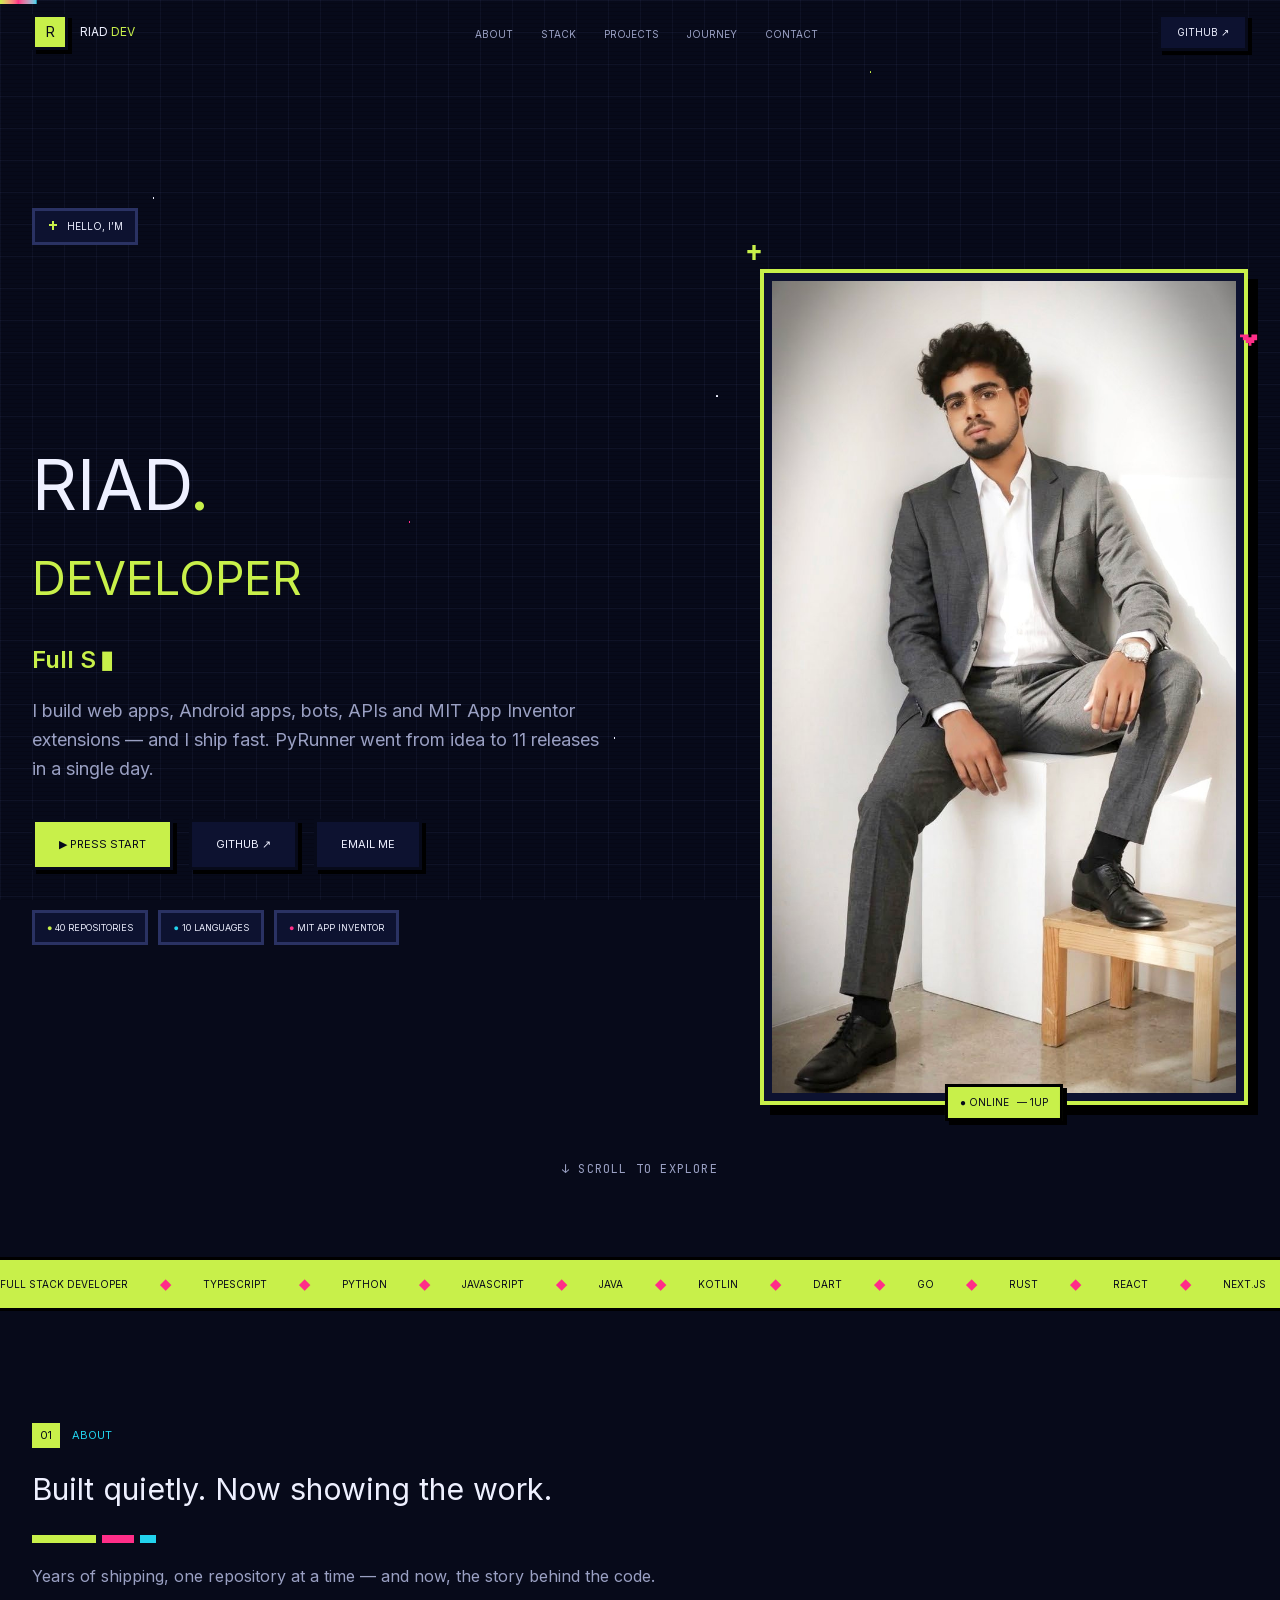
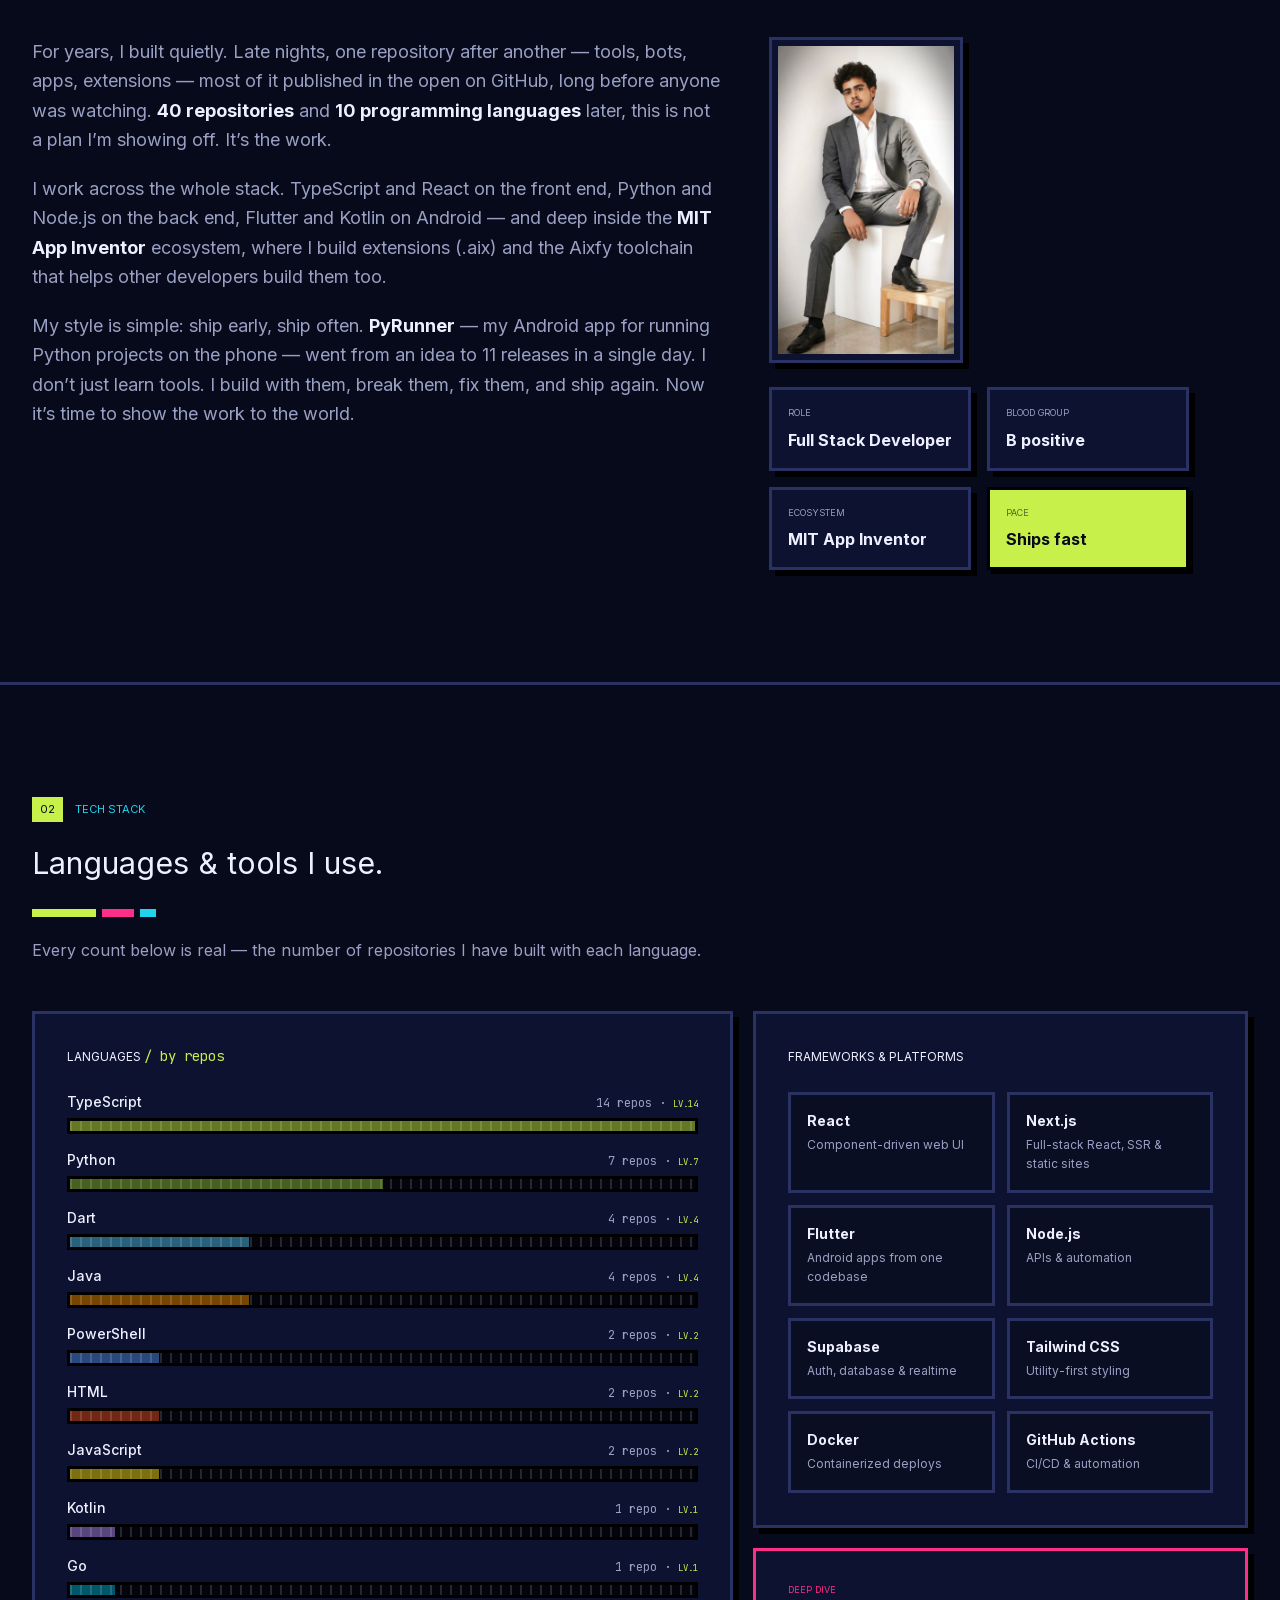
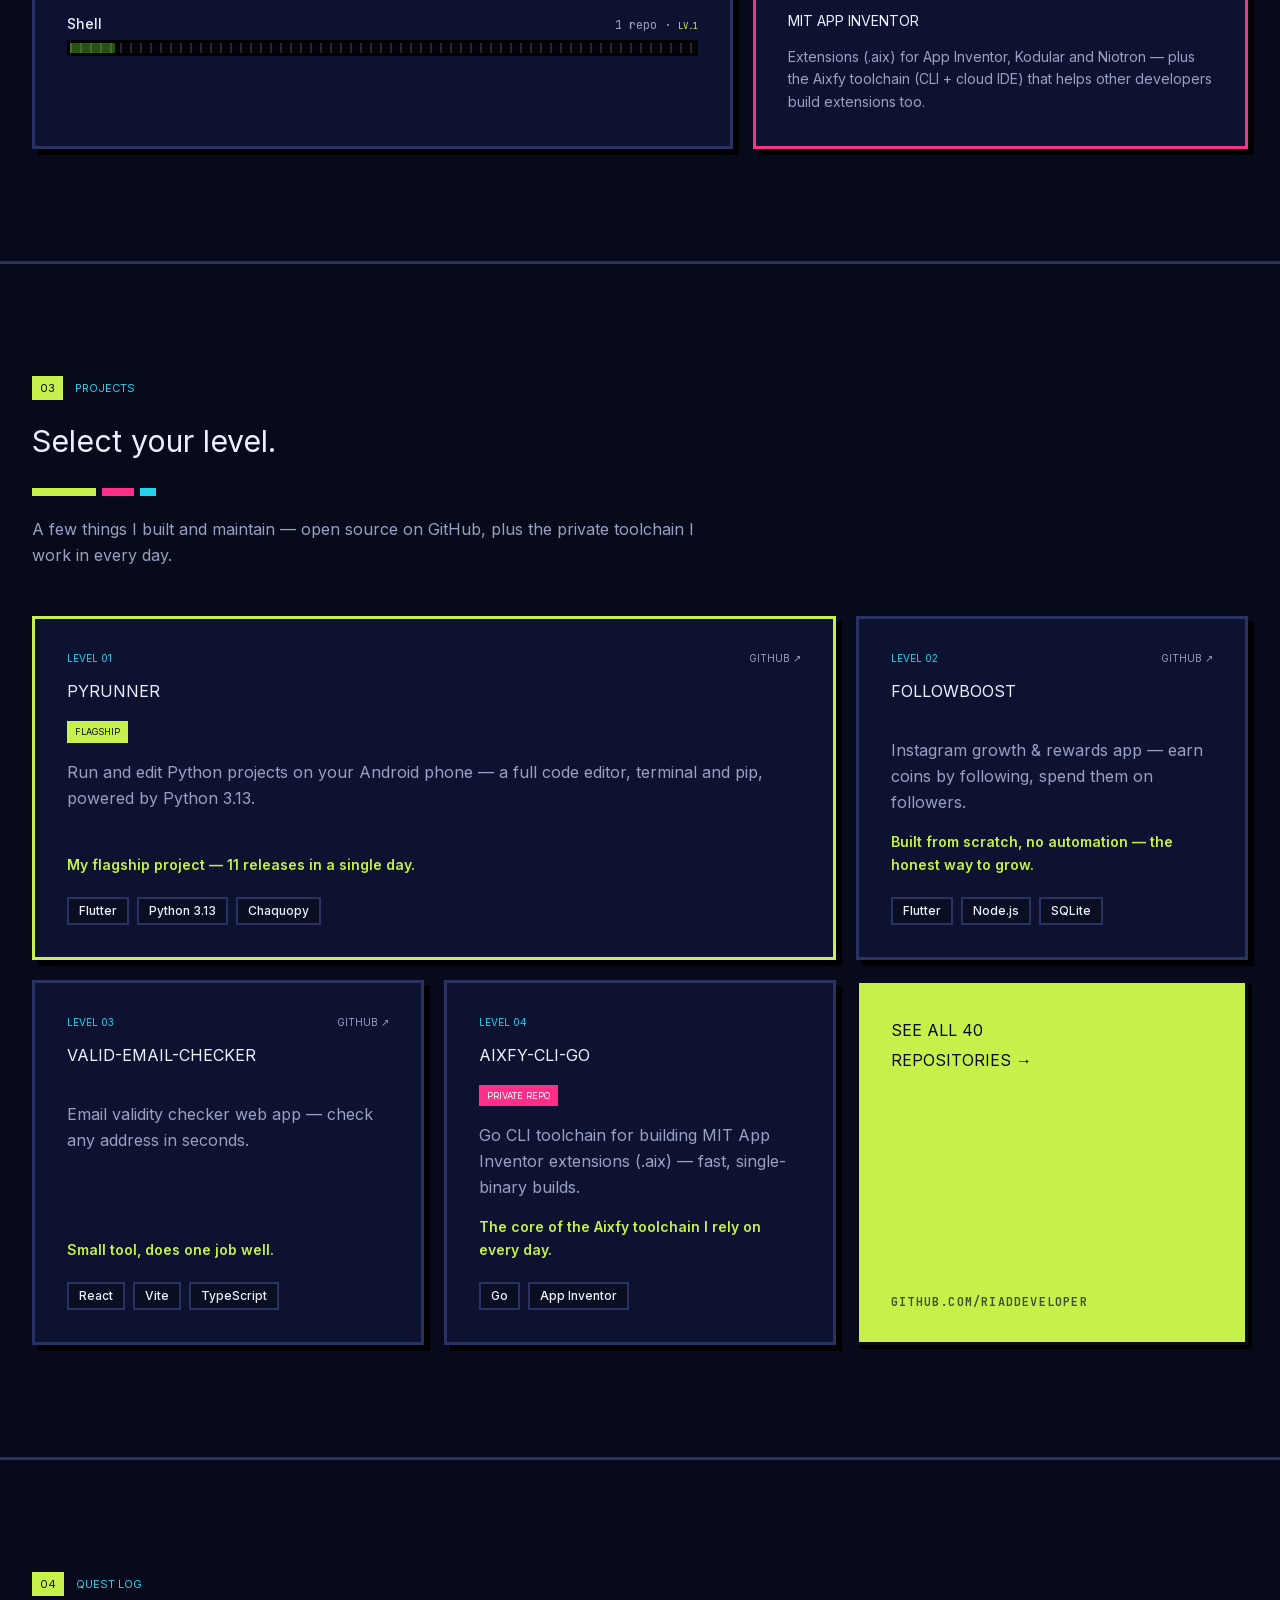
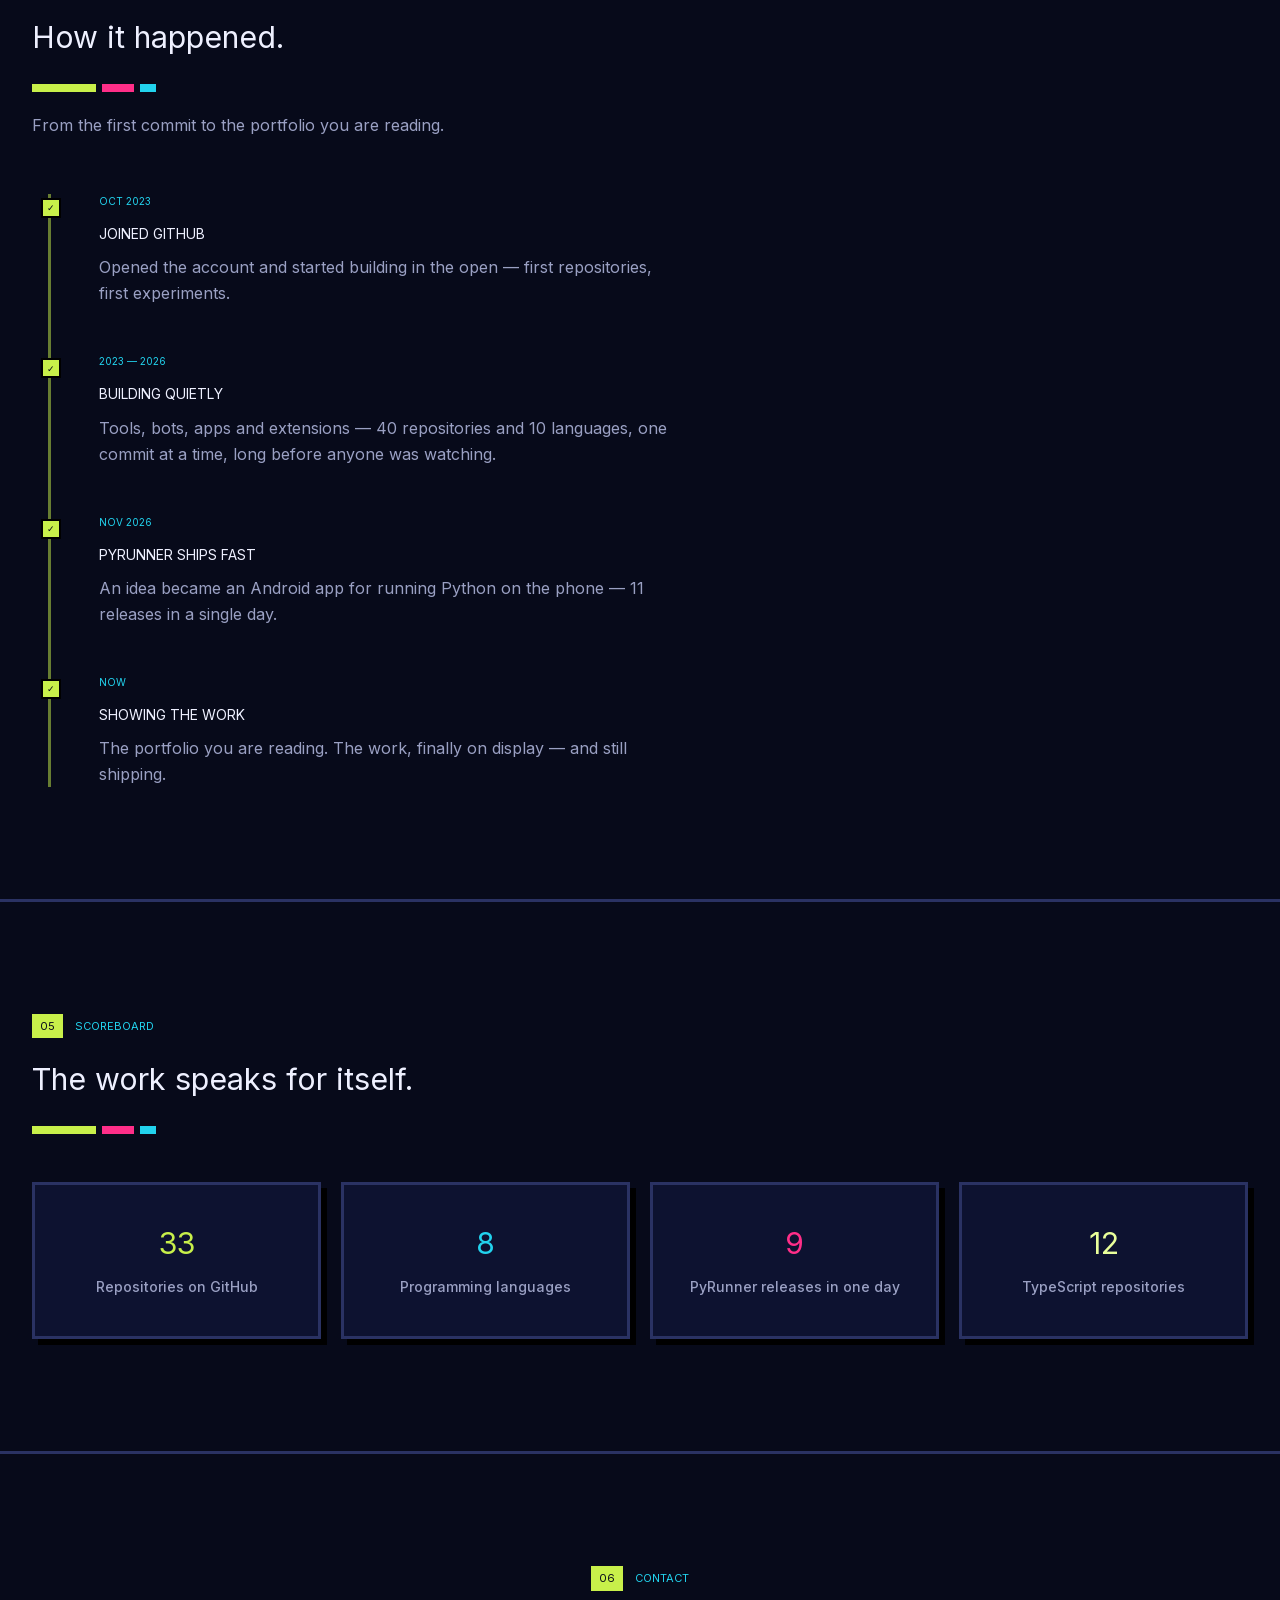
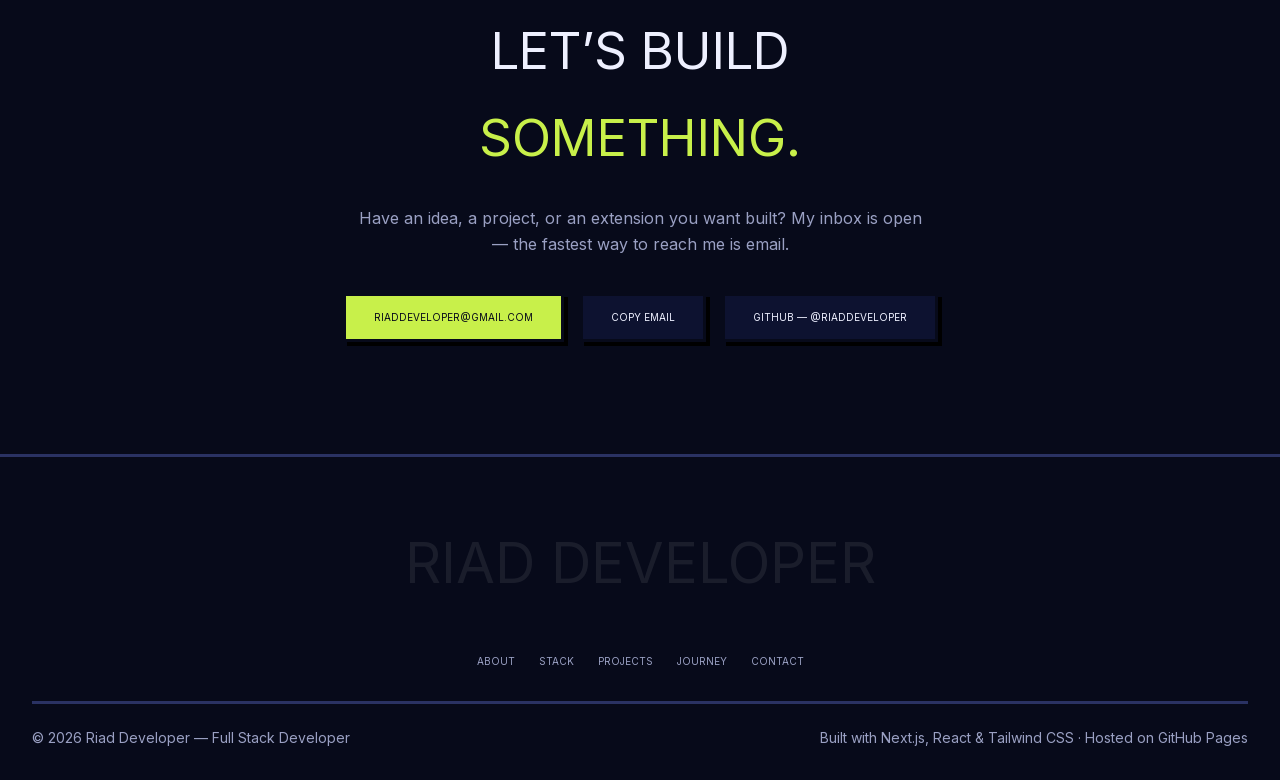
==== commit b486273d: "Portfolio v8 — pixel game redesign Press Start 2P hero, PRESS START button, skills as XP bars, proje" ====
--- a/index.html
+++ b/index.html
@@ -1 +1 @@
-<!DOCTYPE html><html lang="en" class="scroll-smooth"><head><meta charSet="utf-8"/><meta name="viewport" content="width=device-width, initial-scale=1"/><link rel="preload" href="/_next/static/media/07c7676b89ed2778-s.p.2bn3s6zvc0dyp.woff2" as="font" crossorigin="" type="font/woff2"/><link rel="preload" href="/_next/static/media/2b81eeca71e9850c-s.p.3vm0tq4e-zz_5.woff2" as="font" crossorigin="" type="font/woff2"/><link rel="preload" href="/_next/static/media/9a321a2c78eff0b5-s.p.1bkzbscqrt8rl.woff2" as="font" crossorigin="" type="font/woff2"/><link rel="preload" as="image" href="/riad-developer.jpg"/><link rel="stylesheet" href="/_next/static/chunks/3xjzfgjxqru-7.css" data-precedence="next"/><link rel="preload" as="script" fetchPriority="low" href="/_next/static/chunks/0j1we3cwg31qe.js"/><script src="/_next/static/chunks/1cuyxw6v18rxx.js" async=""></script><script src="/_next/static/chunks/2olo2e9e-_esu.js" async=""></script><script src="/_next/static/chunks/turbopack-2u1d16houkiyo.js" async=""></script><script src="/_next/static/chunks/1ua2kfq9s-me6.js" async=""></script><script src="/_next/static/chunks/2zota6tfzjy46.js" async=""></script><title>Riad Developer — Full Stack Developer</title><meta name="description" content="Riad Developer is a full stack developer building web apps, Android apps, bots, APIs and MIT App Inventor extensions. 40 repositories across 10 programming languages — TypeScript, Python, JavaScript, Java, Kotlin, Dart and more. His Android app PyRunner went from idea to 11 releases in a single day."/><link rel="author" href="https://riaddeveloper.is-a-good.dev"/><meta name="author" content="Riad Developer"/><meta name="keywords" content="Riad Developer,RiadDeveloper,Full Stack Developer,MIT App Inventor,PyRunner,TypeScript,Python,Flutter,Next.js,React,Android developer,portfolio"/><meta name="creator" content="Riad Developer"/><meta name="publisher" content="Riad Developer"/><meta name="robots" content="index, follow"/><meta name="googlebot" content="index, follow, max-video-preview:-1, max-image-preview:large, max-snippet:-1"/><link rel="canonical" href="https://riaddeveloper.is-a-good.dev"/><meta property="og:title" content="Riad Developer — Full Stack Developer"/><meta property="og:description" content="Riad Developer is a full stack developer building web apps, Android apps, bots, APIs and MIT App Inventor extensions. 40 repositories across 10 programming languages — TypeScript, Python, JavaScript, Java, Kotlin, Dart and more. His Android app PyRunner went from idea to 11 releases in a single day."/><meta property="og:url" content="https://riaddeveloper.is-a-good.dev"/><meta property="og:site_name" content="Riad Developer"/><meta property="og:locale" content="en_US"/><meta property="og:image" content="https://riaddeveloper.is-a-good.dev/opengraph-image.png"/><meta property="og:image:width" content="1200"/><meta property="og:image:height" content="630"/><meta property="og:image:alt" content="Riad Developer — Full Stack Developer"/><meta property="og:type" content="website"/><meta name="twitter:card" content="summary_large_image"/><meta name="twitter:title" content="Riad Developer — Full Stack Developer"/><meta name="twitter:description" content="Riad Developer is a full stack developer building web apps, Android apps, bots, APIs and MIT App Inventor extensions. 40 repositories across 10 programming languages — TypeScript, Python, JavaScript, Java, Kotlin, Dart and more. His Android app PyRunner went from idea to 11 releases in a single day."/><meta name="twitter:image" content="https://riaddeveloper.is-a-good.dev/opengraph-image.png"/><link rel="icon" href="/icon.svg?icon.22h28qku3hwwm.svg" sizes="any" type="image/svg+xml"/><meta name="next-size-adjust" content=""/><script src="/_next/static/chunks/0cz1d0mv5g_q7.js" noModule=""></script></head><body class="OdfJ-W_variable vkatEq_variable dN_niq_variable bg-ink font-sans text-paper antialiased"><div hidden=""><!--$--><!--/$--></div><script type="application/ld+json">{"@context":"https://schema.org","@type":"Person","name":"Riad Developer","alternateName":"RiadDeveloper","jobTitle":"Full Stack Developer","description":"Full stack developer building web apps, Android apps, bots, APIs and MIT App Inventor extensions. Known for shipping fast — PyRunner, his Android app for running Python projects on the phone, went from idea to 11 releases in a single day.","url":"https://riaddeveloper.is-a-good.dev/","image":"https://riaddeveloper.is-a-good.dev/riad-developer.jpg","email":"mailto:riaddeveloperr@gmail.com","sameAs":["https://github.com/RiadDeveloper","https://riaddeveloper.is-a-good.dev"],"knowsAbout":["TypeScript","Python","JavaScript","Java","Kotlin","Dart","Go","Rust","C#","PHP","React","Next.js","Flutter","Node.js","Supabase","Tailwind CSS","Docker","GitHub Actions","MIT App Inventor","Android development","Web development","API development"]}</script><div id="top" class="relative min-h-screen bg-ink pt-16"><div aria-hidden="true" class="aurora-fixed"><div class="aurora-blob animate-aurora-a left-[-12%] top-[-12%] h-[34rem] w-[34rem] bg-[#c8f04a] opacity-25"></div><div class="aurora-blob animate-aurora-b right-[-15%] top-[8%] h-[38rem] w-[38rem] bg-[#7c3aed] opacity-30"></div><div class="aurora-blob animate-aurora-c left-[22%] top-[42%] h-[30rem] w-[30rem] bg-[#2dd4bf] opacity-20"></div><div class="aurora-blob animate-aurora-a right-[5%] bottom-[-18%] h-[32rem] w-[32rem] bg-[#8b5cf6] opacity-25"></div><div class="aurora-blob animate-aurora-b left-[-8%] bottom-[-10%] h-[26rem] w-[26rem] bg-[#c8f04a] opacity-15"></div></div><div aria-hidden="true" class="fixed inset-x-0 top-0 z-[70] h-[3px] origin-left bg-gradient-to-r from-accent via-[#7c3aed] to-accent" style="transform:scaleX(0)"></div><header class="fixed inset-x-0 top-0 z-50 border-b transition-colors border-transparent bg-transparent" style="opacity:0;transform:translateY(-60px)"><nav class="mx-auto flex h-16 max-w-7xl items-center justify-between px-5 sm:px-8" aria-label="Main navigation"><a href="#top" class="flex items-center gap-2.5" aria-label="Riad Developer — home"><span class="flex h-9 w-9 items-center justify-center rounded-full bg-accent text-base font-bold text-ink shadow-lg shadow-accent/30">✦</span><span class="text-sm font-bold tracking-tight text-paper sm:text-base">Riad <span class="text-accent">Developer</span></span></a><ul class="hidden items-center gap-7 md:flex"><li><a href="#about" class="text-sm font-medium text-muted transition-colors hover:text-accent">About</a></li><li><a href="#stack" class="text-sm font-medium text-muted transition-colors hover:text-accent">Stack</a></li><li><a href="#projects" class="text-sm font-medium text-muted transition-colors hover:text-accent">Projects</a></li><li><a href="#journey" class="text-sm font-medium text-muted transition-colors hover:text-accent">Journey</a></li><li><a href="#contact" class="text-sm font-medium text-muted transition-colors hover:text-accent">Contact</a></li></ul><div class="flex items-center gap-3"><a href="https://github.com/RiadDeveloper" target="_blank" rel="noopener noreferrer" class="glass hidden rounded-full px-4 py-2 text-sm font-semibold text-paper transition-all hover:border-accent/60 hover:text-accent sm:block">GitHub ↗</a><button type="button" aria-expanded="false" aria-controls="mobile-menu" aria-label="Open menu" class="glass flex h-10 w-10 items-center justify-center rounded-full text-paper transition-colors hover:border-accent/60 md:hidden">☰</button></div></nav></header><div class="relative z-10"><main><section class="relative overflow-hidden pt-28 pb-16 sm:pt-36 lg:pb-20" aria-label="Introduction"><div class="relative mx-auto max-w-7xl px-5 sm:px-8"><p class="mb-6 inline-flex items-center gap-2 rounded-full border border-white/10 bg-white/5 px-4 py-1.5 text-sm font-medium text-paper backdrop-blur-md" style="opacity:0;transform:translateY(20px)"><span class="text-accent">✦</span> Hello, I’m</p><div class="grid items-center gap-12 lg:grid-cols-12 lg:gap-8"><div class="min-w-0 lg:col-span-7"><h1 class="font-display leading-[0.95] font-extrabold tracking-tight" style="opacity:0;transform:translateY(24px)"><span class="block text-[clamp(3rem,11vw,6.5rem)] text-paper">RIAD<span class="text-accent">.</span></span><span class="block bg-gradient-to-r from-accent via-[#e9ff9a] to-[#7c3aed] bg-clip-text text-[clamp(1.5rem,7.5vw,4.9rem)] text-transparent">DEVELOPER</span></h1><p class="mt-7 min-h-8 text-base text-paper sm:text-xl lg:text-2xl" style="opacity:0;transform:translateY(24px)"><span class="typing-caret font-semibold text-accent" aria-label="Full Stack Developer"></span></p><p class="mt-5 max-w-xl text-base leading-relaxed text-muted sm:text-lg" style="opacity:0;transform:translateY(24px)">I build web apps, Android apps, bots, APIs and MIT App Inventor extensions — and I ship fast. PyRunner went from idea to 11 releases in a single day.</p><div class="mt-9 flex flex-wrap items-center gap-3 sm:gap-4" style="opacity:0;transform:translateY(24px)"><div style="transform:none"><a href="#projects" class="inline-block rounded-full bg-accent px-6 py-3 text-sm font-bold text-ink shadow-lg shadow-accent/25 transition-transform hover:scale-[1.03]">View my work ↓</a></div><div style="transform:none"><a href="https://github.com/RiadDeveloper" target="_blank" rel="noopener noreferrer" class="glass inline-block rounded-full px-6 py-3 text-sm font-semibold text-paper transition-colors hover:border-accent/60 hover:text-accent">GitHub ↗</a></div><div style="transform:none"><a href="mailto:riaddeveloperr@gmail.com" class="glass inline-block rounded-full px-6 py-3 text-sm font-semibold text-paper transition-colors hover:border-accent/60 hover:text-accent">Email me</a></div></div><div class="mt-10 flex flex-wrap gap-2.5" style="opacity:0"><span class="glass rounded-full px-4 py-1.5 text-sm text-paper"><span class="text-accent">●</span> 40 repositories</span><span class="glass rounded-full px-4 py-1.5 text-sm text-paper"><span class="text-accent">●</span> 10 languages</span><span class="glass rounded-full px-4 py-1.5 text-sm text-paper"><span class="text-accent">●</span> MIT App Inventor extensions</span></div></div><div class="relative mx-auto w-full min-w-0 max-w-[300px] sm:max-w-[340px] lg:col-span-5 lg:max-w-none" style="opacity:0;transform:translateY(32px) scale(0.97)"><div aria-hidden="true" class="animate-float-slow pointer-events-none absolute -top-10 -right-8 h-56 w-56 rounded-full bg-[#7c3aed]/40 blur-[90px]"></div><div aria-hidden="true" class="pointer-events-none absolute -bottom-8 -left-8 h-56 w-56 rounded-full bg-accent/30 blur-[90px]"></div><div class="glass relative overflow-hidden rounded-[2rem] p-[3px] shadow-2xl shadow-black/50"><img src="/riad-developer.jpg" alt="Portrait of Riad Developer, a full stack developer, in a grey suit" width="784" height="1372" class="block h-auto w-full max-w-full rounded-[calc(2rem-3px)] object-cover" loading="eager"/></div><div class="glass-strong absolute -bottom-4 left-1/2 flex -translate-x-1/2 items-center gap-2 rounded-full px-4 py-2 whitespace-nowrap shadow-xl"><span class="animate-pulse-dot h-2 w-2 rounded-full bg-accent" aria-hidden="true"></span><span class="text-xs font-semibold text-paper sm:text-sm">Available for work</span></div></div></div><p class="mt-14 hidden justify-center font-mono text-xs tracking-widest text-muted uppercase sm:flex" aria-hidden="true" style="opacity:0"><span class="animate-bounce-soft inline-block">↓</span> Scroll to explore</p></div></section><div class="marquee-mask relative overflow-hidden border-y border-white/10 bg-white/[0.03] py-3.5 backdrop-blur-md" aria-hidden="true"><div class="animate-marquee flex w-max items-center gap-8"><span class="flex items-center gap-8"><span class="font-display text-base font-bold tracking-wide whitespace-nowrap text-paper uppercase">Full Stack Developer</span><span class="text-sm font-bold text-accent">✦</span></span><span class="flex items-center gap-8"><span class="font-display text-base font-bold tracking-wide whitespace-nowrap text-paper uppercase">TypeScript</span><span class="text-sm font-bold text-accent">✦</span></span><span class="flex items-center gap-8"><span class="font-display text-base font-bold tracking-wide whitespace-nowrap text-paper uppercase">Python</span><span class="text-sm font-bold text-accent">✦</span></span><span class="flex items-center gap-8"><span class="font-display text-base font-bold tracking-wide whitespace-nowrap text-paper uppercase">JavaScript</span><span class="text-sm font-bold text-accent">✦</span></span><span class="flex items-center gap-8"><span class="font-display text-base font-bold tracking-wide whitespace-nowrap text-paper uppercase">Java</span><span class="text-sm font-bold text-accent">✦</span></span><span class="flex items-center gap-8"><span class="font-display text-base font-bold tracking-wide whitespace-nowrap text-paper uppercase">Kotlin</span><span class="text-sm font-bold text-accent">✦</span></span><span class="flex items-center gap-8"><span class="font-display text-base font-bold tracking-wide whitespace-nowrap text-paper uppercase">Dart</span><span class="text-sm font-bold text-accent">✦</span></span><span class="flex items-center gap-8"><span class="font-display text-base font-bold tracking-wide whitespace-nowrap text-paper uppercase">Go</span><span class="text-sm font-bold text-accent">✦</span></span><span class="flex items-center gap-8"><span class="font-display text-base font-bold tracking-wide whitespace-nowrap text-paper uppercase">Rust</span><span class="text-sm font-bold text-accent">✦</span></span><span class="flex items-center gap-8"><span class="font-display text-base font-bold tracking-wide whitespace-nowrap text-paper uppercase">React</span><span class="text-sm font-bold text-accent">✦</span></span><span class="flex items-center gap-8"><span class="font-display text-base font-bold tracking-wide whitespace-nowrap text-paper uppercase">Next.js</span><span class="text-sm font-bold text-accent">✦</span></span><span class="flex items-center gap-8"><span class="font-display text-base font-bold tracking-wide whitespace-nowrap text-paper uppercase">Flutter</span><span class="text-sm font-bold text-accent">✦</span></span><span class="flex items-center gap-8"><span class="font-display text-base font-bold tracking-wide whitespace-nowrap text-paper uppercase">Node.js</span><span class="text-sm font-bold text-accent">✦</span></span><span class="flex items-center gap-8"><span class="font-display text-base font-bold tracking-wide whitespace-nowrap text-paper uppercase">Supabase</span><span class="text-sm font-bold text-accent">✦</span></span><span class="flex items-center gap-8"><span class="font-display text-base font-bold tracking-wide whitespace-nowrap text-paper uppercase">Tailwind CSS</span><span class="text-sm font-bold text-accent">✦</span></span><span class="flex items-center gap-8"><span class="font-display text-base font-bold tracking-wide whitespace-nowrap text-paper uppercase">Docker</span><span class="text-sm font-bold text-accent">✦</span></span><span class="flex items-center gap-8"><span class="font-display text-base font-bold tracking-wide whitespace-nowrap text-paper uppercase">GitHub Actions</span><span class="text-sm font-bold text-accent">✦</span></span><span class="flex items-center gap-8"><span class="font-display text-base font-bold tracking-wide whitespace-nowrap text-paper uppercase">MIT App Inventor</span><span class="text-sm font-bold text-accent">✦</span></span><span class="flex items-center gap-8"><span class="font-display text-base font-bold tracking-wide whitespace-nowrap text-paper uppercase">Full Stack Developer</span><span class="text-sm font-bold text-accent">✦</span></span><span class="flex items-center gap-8"><span class="font-display text-base font-bold tracking-wide whitespace-nowrap text-paper uppercase">TypeScript</span><span class="text-sm font-bold text-accent">✦</span></span><span class="flex items-center gap-8"><span class="font-display text-base font-bold tracking-wide whitespace-nowrap text-paper uppercase">Python</span><span class="text-sm font-bold text-accent">✦</span></span><span class="flex items-center gap-8"><span class="font-display text-base font-bold tracking-wide whitespace-nowrap text-paper uppercase">JavaScript</span><span class="text-sm font-bold text-accent">✦</span></span><span class="flex items-center gap-8"><span class="font-display text-base font-bold tracking-wide whitespace-nowrap text-paper uppercase">Java</span><span class="text-sm font-bold text-accent">✦</span></span><span class="flex items-center gap-8"><span class="font-display text-base font-bold tracking-wide whitespace-nowrap text-paper uppercase">Kotlin</span><span class="text-sm font-bold text-accent">✦</span></span><span class="flex items-center gap-8"><span class="font-display text-base font-bold tracking-wide whitespace-nowrap text-paper uppercase">Dart</span><span class="text-sm font-bold text-accent">✦</span></span><span class="flex items-center gap-8"><span class="font-display text-base font-bold tracking-wide whitespace-nowrap text-paper uppercase">Go</span><span class="text-sm font-bold text-accent">✦</span></span><span class="flex items-center gap-8"><span class="font-display text-base font-bold tracking-wide whitespace-nowrap text-paper uppercase">Rust</span><span class="text-sm font-bold text-accent">✦</span></span><span class="flex items-center gap-8"><span class="font-display text-base font-bold tracking-wide whitespace-nowrap text-paper uppercase">React</span><span class="text-sm font-bold text-accent">✦</span></span><span class="flex items-center gap-8"><span class="font-display text-base font-bold tracking-wide whitespace-nowrap text-paper uppercase">Next.js</span><span class="text-sm font-bold text-accent">✦</span></span><span class="flex items-center gap-8"><span class="font-display text-base font-bold tracking-wide whitespace-nowrap text-paper uppercase">Flutter</span><span class="text-sm font-bold text-accent">✦</span></span><span class="flex items-center gap-8"><span class="font-display text-base font-bold tracking-wide whitespace-nowrap text-paper uppercase">Node.js</span><span class="text-sm font-bold text-accent">✦</span></span><span class="flex items-center gap-8"><span class="font-display text-base font-bold tracking-wide whitespace-nowrap text-paper uppercase">Supabase</span><span class="text-sm font-bold text-accent">✦</span></span><span class="flex items-center gap-8"><span class="font-display text-base font-bold tracking-wide whitespace-nowrap text-paper uppercase">Tailwind CSS</span><span class="text-sm font-bold text-accent">✦</span></span><span class="flex items-center gap-8"><span class="font-display text-base font-bold tracking-wide whitespace-nowrap text-paper uppercase">Docker</span><span class="text-sm font-bold text-accent">✦</span></span><span class="flex items-center gap-8"><span class="font-display text-base font-bold tracking-wide whitespace-nowrap text-paper uppercase">GitHub Actions</span><span class="text-sm font-bold text-accent">✦</span></span><span class="flex items-center gap-8"><span class="font-display text-base font-bold tracking-wide whitespace-nowrap text-paper uppercase">MIT App Inventor</span><span class="text-sm font-bold text-accent">✦</span></span></div></div><section id="about" aria-labelledby="about-heading" class="scroll-mt-24 py-20 sm:py-28"><div class="mx-auto max-w-7xl px-5 sm:px-8"><div style="opacity:0;transform:translateY(28px)"><p class="mb-3 flex items-baseline gap-3 font-mono text-sm font-semibold tracking-widest uppercase"><span class="text-accent">01</span><span class="text-muted">/</span><span class="text-accent">About</span></p><h2 class="max-w-3xl font-display text-3xl leading-[1.05] font-bold tracking-tight text-paper sm:text-4xl lg:text-[2.75rem]">Built quietly. Now showing the work.</h2><div aria-hidden="true" class="mt-5 h-[3px] w-16 origin-left rounded-full bg-gradient-to-r from-accent to-[#7c3aed]" style="transform:scaleX(0)"></div><p class="mt-4 max-w-2xl text-base leading-relaxed text-muted">Years of shipping, one repository at a time — and now, the story behind the code.</p></div><div class="mt-12 grid gap-10 lg:grid-cols-12 lg:gap-12"><div class="min-w-0 lg:col-span-7" style="opacity:0;transform:translateY(28px)"><div class="space-y-5 text-base leading-relaxed text-muted sm:text-lg sm:leading-relaxed"><p>For years, I built quietly. Late nights, one repository after another — tools, bots, apps, extensions — most of it published in the open on GitHub, long before anyone was watching.<!-- --> <strong class="text-paper">40 repositories</strong> <!-- -->and <strong class="text-paper">10 programming languages</strong> <!-- -->later, this is not a plan I’m showing off. It’s the work.</p><p>I work across the whole stack. TypeScript and React on the front end, Python and Node.js on the back end, Flutter and Kotlin on Android — and deep inside the<!-- --> <strong class="text-paper">MIT App Inventor</strong> <!-- -->ecosystem, where I build extensions (.aix) and the Aixfy toolchain that helps other developers build them too.</p><p>My style is simple: ship early, ship often.<!-- --> <strong class="text-paper">PyRunner</strong> — my Android app for running Python projects on the phone — went from an idea to 11 releases in a single day. I don’t just learn tools. I build with them, break them, fix them, and ship again. Now it’s time to show the work to the world.</p></div></div><div class="min-w-0 lg:col-span-5" style="opacity:0;transform:translateY(28px)"><div class="flex flex-col gap-6 sm:flex-row sm:items-start lg:flex-col"><div class="relative shrink-0"><div class="glass overflow-hidden rounded-3xl p-[2px] shadow-xl shadow-black/40"><img src="/riad-developer.jpg" alt="Riad Developer, full stack developer" width="784" height="1372" loading="lazy" class="block h-auto w-36 rounded-[calc(1.5rem-2px)] object-cover sm:w-44"/></div></div><dl class="grid min-w-0 flex-1 grid-cols-2 gap-4"><div class="min-w-0 rounded-3xl p-5 transition-colors glass hover:border-accent/40"><dt class="text-xs font-semibold tracking-widest uppercase text-muted">Role</dt><dd class="mt-2 font-display text-base font-bold break-words text-paper">Full Stack Developer</dd></div><div class="min-w-0 rounded-3xl p-5 transition-colors glass hover:border-accent/40"><dt class="text-xs font-semibold tracking-widest uppercase text-muted">Blood group</dt><dd class="mt-2 font-display text-base font-bold break-words text-paper">B positive</dd></div><div class="min-w-0 rounded-3xl p-5 transition-colors glass hover:border-accent/40"><dt class="text-xs font-semibold tracking-widest uppercase text-muted">Ecosystem</dt><dd class="mt-2 font-display text-base font-bold break-words text-paper">MIT App Inventor</dd></div><div class="min-w-0 rounded-3xl p-5 transition-colors bg-accent text-ink shadow-lg shadow-accent/20"><dt class="text-xs font-semibold tracking-widest uppercase text-ink/60">Pace</dt><dd class="mt-2 font-display text-base font-bold break-words text-ink">Ships fast</dd></div></dl></div></div></div></div></section><section id="stack" aria-labelledby="stack-heading" class="scroll-mt-24 border-t border-white/10 py-20 sm:py-28"><div class="mx-auto max-w-7xl px-5 sm:px-8"><div style="opacity:0;transform:translateY(28px)"><p class="mb-3 flex items-baseline gap-3 font-mono text-sm font-semibold tracking-widest uppercase"><span class="text-accent">02</span><span class="text-muted">/</span><span class="text-accent">Tech Stack</span></p><h2 class="max-w-3xl font-display text-3xl leading-[1.05] font-bold tracking-tight text-paper sm:text-4xl lg:text-[2.75rem]">Languages &amp; tools I use.</h2><div aria-hidden="true" class="mt-5 h-[3px] w-16 origin-left rounded-full bg-gradient-to-r from-accent to-[#7c3aed]" style="transform:scaleX(0)"></div><p class="mt-4 max-w-2xl text-base leading-relaxed text-muted">Every count below is real — the number of repositories I have built with each language.</p></div><div class="mt-12 grid gap-5 lg:grid-cols-12"><div class="min-w-0 lg:col-span-7" style="opacity:0;transform:translateY(28px)"><div class="glass h-full rounded-3xl p-6 sm:p-8"><h3 class="mb-6 font-display text-lg font-bold text-paper">Languages <span class="font-mono text-sm font-normal text-accent">/ by repos</span></h3><ul class="space-y-4"><li class="min-w-0"><div class="mb-1.5 flex items-baseline justify-between gap-3 text-sm"><span class="font-medium text-paper">TypeScript</span><span class="shrink-0 font-mono text-xs text-muted">14<!-- --> <!-- -->repos</span></div><div><span class="sr-only">TypeScript<!-- -->: <!-- -->14<!-- --> repositories</span><div class="h-2.5 overflow-hidden rounded-full bg-white/10" aria-hidden="true"><div class="glow-bar h-full rounded-full" style="background:linear-gradient(90deg, #C8F04A, #c8f04a);width:0px"></div></div></div></li><li class="min-w-0"><div class="mb-1.5 flex items-baseline justify-between gap-3 text-sm"><span class="font-medium text-paper">Python</span><span class="shrink-0 font-mono text-xs text-muted">7<!-- --> <!-- -->repos</span></div><div><span class="sr-only">Python<!-- -->: <!-- -->7<!-- --> repositories</span><div class="h-2.5 overflow-hidden rounded-full bg-white/10" aria-hidden="true"><div class="glow-bar h-full rounded-full" style="background:linear-gradient(90deg, #8FBF3F, #c8f04a);width:0px"></div></div></div></li><li class="min-w-0"><div class="mb-1.5 flex items-baseline justify-between gap-3 text-sm"><span class="font-medium text-paper">Dart</span><span class="shrink-0 font-mono text-xs text-muted">4<!-- --> <!-- -->repos</span></div><div><span class="sr-only">Dart<!-- -->: <!-- -->4<!-- --> repositories</span><div class="h-2.5 overflow-hidden rounded-full bg-white/10" aria-hidden="true"><div class="glow-bar h-full rounded-full" style="background:linear-gradient(90deg, #4FC3F7, #c8f04a);width:0px"></div></div></div></li><li class="min-w-0"><div class="mb-1.5 flex items-baseline justify-between gap-3 text-sm"><span class="font-medium text-paper">Java</span><span class="shrink-0 font-mono text-xs text-muted">4<!-- --> <!-- -->repos</span></div><div><span class="sr-only">Java<!-- -->: <!-- -->4<!-- --> repositories</span><div class="h-2.5 overflow-hidden rounded-full bg-white/10" aria-hidden="true"><div class="glow-bar h-full rounded-full" style="background:linear-gradient(90deg, #ED8B00, #c8f04a);width:0px"></div></div></div></li><li class="min-w-0"><div class="mb-1.5 flex items-baseline justify-between gap-3 text-sm"><span class="font-medium text-paper">PowerShell</span><span class="shrink-0 font-mono text-xs text-muted">2<!-- --> <!-- -->repos</span></div><div><span class="sr-only">PowerShell<!-- -->: <!-- -->2<!-- --> repositories</span><div class="h-2.5 overflow-hidden rounded-full bg-white/10" aria-hidden="true"><div class="glow-bar h-full rounded-full" style="background:linear-gradient(90deg, #5391FE, #c8f04a);width:0px"></div></div></div></li><li class="min-w-0"><div class="mb-1.5 flex items-baseline justify-between gap-3 text-sm"><span class="font-medium text-paper">HTML</span><span class="shrink-0 font-mono text-xs text-muted">2<!-- --> <!-- -->repos</span></div><div><span class="sr-only">HTML<!-- -->: <!-- -->2<!-- --> repositories</span><div class="h-2.5 overflow-hidden rounded-full bg-white/10" aria-hidden="true"><div class="glow-bar h-full rounded-full" style="background:linear-gradient(90deg, #E34F26, #c8f04a);width:0px"></div></div></div></li><li class="min-w-0"><div class="mb-1.5 flex items-baseline justify-between gap-3 text-sm"><span class="font-medium text-paper">JavaScript</span><span class="shrink-0 font-mono text-xs text-muted">2<!-- --> <!-- -->repos</span></div><div><span class="sr-only">JavaScript<!-- -->: <!-- -->2<!-- --> repositories</span><div class="h-2.5 overflow-hidden rounded-full bg-white/10" aria-hidden="true"><div class="glow-bar h-full rounded-full" style="background:linear-gradient(90deg, #F7DF1E, #c8f04a);width:0px"></div></div></div></li><li class="min-w-0"><div class="mb-1.5 flex items-baseline justify-between gap-3 text-sm"><span class="font-medium text-paper">Kotlin</span><span class="shrink-0 font-mono text-xs text-muted">1<!-- --> <!-- -->repo</span></div><div><span class="sr-only">Kotlin<!-- -->: <!-- -->1<!-- --> repositories</span><div class="h-2.5 overflow-hidden rounded-full bg-white/10" aria-hidden="true"><div class="glow-bar h-full rounded-full" style="background:linear-gradient(90deg, #B18CFF, #c8f04a);width:0px"></div></div></div></li><li class="min-w-0"><div class="mb-1.5 flex items-baseline justify-between gap-3 text-sm"><span class="font-medium text-paper">Go</span><span class="shrink-0 font-mono text-xs text-muted">1<!-- --> <!-- -->repo</span></div><div><span class="sr-only">Go<!-- -->: <!-- -->1<!-- --> repositories</span><div class="h-2.5 overflow-hidden rounded-full bg-white/10" aria-hidden="true"><div class="glow-bar h-full rounded-full" style="background:linear-gradient(90deg, #00ADD8, #c8f04a);width:0px"></div></div></div></li><li class="min-w-0"><div class="mb-1.5 flex items-baseline justify-between gap-3 text-sm"><span class="font-medium text-paper">Shell</span><span class="shrink-0 font-mono text-xs text-muted">1<!-- --> <!-- -->repo</span></div><div><span class="sr-only">Shell<!-- -->: <!-- -->1<!-- --> repositories</span><div class="h-2.5 overflow-hidden rounded-full bg-white/10" aria-hidden="true"><div class="glow-bar h-full rounded-full" style="background:linear-gradient(90deg, #4EAA25, #c8f04a);width:0px"></div></div></div></li></ul></div></div><div class="min-w-0 lg:col-span-5" style="opacity:0;transform:translateY(28px)"><div class="flex h-full flex-col gap-5"><div class="glass rounded-3xl p-6 sm:p-8"><h3 class="mb-6 font-display text-lg font-bold text-paper">Frameworks &amp; platforms</h3><ul class="grid grid-cols-2 gap-3"><li class="min-w-0 rounded-2xl border border-white/10 bg-white/[0.04] p-4 transition-all hover:-translate-y-0.5 hover:border-accent/50"><p class="font-display text-sm font-bold break-words text-paper">React</p><p class="mt-1 text-xs leading-relaxed text-muted">Component-driven web UI</p></li><li class="min-w-0 rounded-2xl border border-white/10 bg-white/[0.04] p-4 transition-all hover:-translate-y-0.5 hover:border-accent/50"><p class="font-display text-sm font-bold break-words text-paper">Next.js</p><p class="mt-1 text-xs leading-relaxed text-muted">Full-stack React, SSR &amp; static sites</p></li><li class="min-w-0 rounded-2xl border border-white/10 bg-white/[0.04] p-4 transition-all hover:-translate-y-0.5 hover:border-accent/50"><p class="font-display text-sm font-bold break-words text-paper">Flutter</p><p class="mt-1 text-xs leading-relaxed text-muted">Android apps from one codebase</p></li><li class="min-w-0 rounded-2xl border border-white/10 bg-white/[0.04] p-4 transition-all hover:-translate-y-0.5 hover:border-accent/50"><p class="font-display text-sm font-bold break-words text-paper">Node.js</p><p class="mt-1 text-xs leading-relaxed text-muted">APIs &amp; automation</p></li><li class="min-w-0 rounded-2xl border border-white/10 bg-white/[0.04] p-4 transition-all hover:-translate-y-0.5 hover:border-accent/50"><p class="font-display text-sm font-bold break-words text-paper">Supabase</p><p class="mt-1 text-xs leading-relaxed text-muted">Auth, database &amp; realtime</p></li><li class="min-w-0 rounded-2xl border border-white/10 bg-white/[0.04] p-4 transition-all hover:-translate-y-0.5 hover:border-accent/50"><p class="font-display text-sm font-bold break-words text-paper">Tailwind CSS</p><p class="mt-1 text-xs leading-relaxed text-muted">Utility-first styling</p></li><li class="min-w-0 rounded-2xl border border-white/10 bg-white/[0.04] p-4 transition-all hover:-translate-y-0.5 hover:border-accent/50"><p class="font-display text-sm font-bold break-words text-paper">Docker</p><p class="mt-1 text-xs leading-relaxed text-muted">Containerized deploys</p></li><li class="min-w-0 rounded-2xl border border-white/10 bg-white/[0.04] p-4 transition-all hover:-translate-y-0.5 hover:border-accent/50"><p class="font-display text-sm font-bold break-words text-paper">GitHub Actions</p><p class="mt-1 text-xs leading-relaxed text-muted">CI/CD &amp; automation</p></li></ul></div><div class="rounded-3xl border border-violet/40 bg-gradient-to-br from-[#7c3aed]/20 via-white/[0.05] to-accent/10 p-6 backdrop-blur-xl sm:p-8"><p class="font-mono text-xs font-semibold tracking-widest text-accent uppercase">Deep dive</p><h3 class="mt-2 font-display text-xl font-bold text-paper">MIT App Inventor</h3><p class="mt-2 text-sm leading-relaxed text-muted">Extensions (.aix) for App Inventor, Kodular and Niotron — plus the Aixfy toolchain (CLI + cloud IDE) that helps other developers build extensions too.</p></div></div></div></div></div></section><section id="projects" aria-labelledby="projects-heading" class="scroll-mt-24 border-t border-white/10 py-20 sm:py-28"><div class="mx-auto max-w-7xl px-5 sm:px-8"><div style="opacity:0;transform:translateY(28px)"><p class="mb-3 flex items-baseline gap-3 font-mono text-sm font-semibold tracking-widest uppercase"><span class="text-accent">03</span><span class="text-muted">/</span><span class="text-accent">Projects</span></p><h2 class="max-w-3xl font-display text-3xl leading-[1.05] font-bold tracking-tight text-paper sm:text-4xl lg:text-[2.75rem]">Featured work.</h2><div aria-hidden="true" class="mt-5 h-[3px] w-16 origin-left rounded-full bg-gradient-to-r from-accent to-[#7c3aed]" style="transform:scaleX(0)"></div><p class="mt-4 max-w-2xl text-base leading-relaxed text-muted">A few things I built and maintain — open source on GitHub, plus the private toolchain I work in every day.</p></div><div class="mt-12 grid gap-5 md:grid-cols-2 lg:grid-cols-3"><div class="min-w-0 md:col-span-2 lg:col-span-2" style="opacity:0;transform:translateY(28px)"><a href="https://github.com/RiadDeveloper/PyRunner" target="_blank" rel="noopener noreferrer" class="group flex h-full min-w-0 flex-col rounded-3xl border p-6 sm:p-8 border-accent/40 bg-gradient-to-br from-accent/15 via-white/[0.06] to-[#7c3aed]/10 transition-all hover:-translate-y-1 hover:border-accent/50 hover:shadow-2xl hover:shadow-accent/10" aria-label="PyRunner on GitHub"><div class="flex items-start justify-between gap-4"><div class="flex min-w-0 flex-wrap items-center gap-3"><span aria-hidden="true" class="mt-1.5 h-2.5 w-2.5 shrink-0 rounded-full bg-accent shadow-[0_0_10px_rgba(200,240,74,0.8)]"></span><h3 class="font-display text-xl font-bold text-paper group-hover:text-accent sm:text-2xl">PyRunner</h3><span class="rounded-full bg-accent px-3 py-1 text-[11px] font-bold tracking-wider text-ink uppercase">Flagship</span></div><span class="shrink-0 text-xs font-medium text-muted transition-colors group-hover:text-accent">GitHub ↗</span></div><p class="mt-3 flex-1 text-sm leading-relaxed text-muted sm:text-base">Run and edit Python projects on your Android phone — a full code editor, terminal and pip, powered by Python 3.13.</p><p class="mt-4 text-sm leading-relaxed font-semibold text-accent">My flagship project — 11 releases in a single day.</p><ul class="mt-5 flex flex-wrap gap-2"><li class="rounded-full border border-white/10 bg-white/5 px-3 py-1 text-xs font-medium text-paper">Flutter</li><li class="rounded-full border border-white/10 bg-white/5 px-3 py-1 text-xs font-medium text-paper">Python 3.13</li><li class="rounded-full border border-white/10 bg-white/5 px-3 py-1 text-xs font-medium text-paper">Chaquopy</li></ul></a></div><div class="min-w-0 " style="opacity:0;transform:translateY(28px)"><a href="https://github.com/RiadDeveloper/FollowBoost" target="_blank" rel="noopener noreferrer" class="group flex h-full min-w-0 flex-col rounded-3xl border p-6 sm:p-8 glass transition-all hover:-translate-y-1 hover:border-accent/50 hover:shadow-2xl hover:shadow-accent/10" aria-label="FollowBoost on GitHub"><div class="flex items-start justify-between gap-4"><div class="flex min-w-0 flex-wrap items-center gap-3"><span aria-hidden="true" class="mt-1.5 h-2.5 w-2.5 shrink-0 rounded-full bg-accent shadow-[0_0_10px_rgba(200,240,74,0.8)]"></span><h3 class="font-display text-xl font-bold text-paper group-hover:text-accent sm:text-2xl">FollowBoost</h3></div><span class="shrink-0 text-xs font-medium text-muted transition-colors group-hover:text-accent">GitHub ↗</span></div><p class="mt-3 flex-1 text-sm leading-relaxed text-muted sm:text-base">Instagram growth &amp; rewards app — earn coins by following, spend them on followers.</p><p class="mt-4 text-sm leading-relaxed font-semibold text-accent">Built from scratch, no automation — the honest way to grow.</p><ul class="mt-5 flex flex-wrap gap-2"><li class="rounded-full border border-white/10 bg-white/5 px-3 py-1 text-xs font-medium text-paper">Flutter</li><li class="rounded-full border border-white/10 bg-white/5 px-3 py-1 text-xs font-medium text-paper">Node.js</li><li class="rounded-full border border-white/10 bg-white/5 px-3 py-1 text-xs font-medium text-paper">SQLite</li></ul></a></div><div class="min-w-0 " style="opacity:0;transform:translateY(28px)"><a href="https://github.com/RiadDeveloper/Valid-Email-Checker" target="_blank" rel="noopener noreferrer" class="group flex h-full min-w-0 flex-col rounded-3xl border p-6 sm:p-8 glass transition-all hover:-translate-y-1 hover:border-accent/50 hover:shadow-2xl hover:shadow-accent/10" aria-label="Valid-Email-Checker on GitHub"><div class="flex items-start justify-between gap-4"><div class="flex min-w-0 flex-wrap items-center gap-3"><span aria-hidden="true" class="mt-1.5 h-2.5 w-2.5 shrink-0 rounded-full bg-accent shadow-[0_0_10px_rgba(200,240,74,0.8)]"></span><h3 class="font-display text-xl font-bold text-paper group-hover:text-accent sm:text-2xl">Valid-Email-Checker</h3></div><span class="shrink-0 text-xs font-medium text-muted transition-colors group-hover:text-accent">GitHub ↗</span></div><p class="mt-3 flex-1 text-sm leading-relaxed text-muted sm:text-base">Email validity checker web app — check any address in seconds.</p><p class="mt-4 text-sm leading-relaxed font-semibold text-accent">Small tool, does one job well.</p><ul class="mt-5 flex flex-wrap gap-2"><li class="rounded-full border border-white/10 bg-white/5 px-3 py-1 text-xs font-medium text-paper">React</li><li class="rounded-full border border-white/10 bg-white/5 px-3 py-1 text-xs font-medium text-paper">Vite</li><li class="rounded-full border border-white/10 bg-white/5 px-3 py-1 text-xs font-medium text-paper">TypeScript</li></ul></a></div><div class="min-w-0 " style="opacity:0;transform:translateY(28px)"><div class="group flex h-full min-w-0 flex-col rounded-3xl border p-6 sm:p-8 glass transition-all hover:-translate-y-1 hover:border-accent/50 hover:shadow-2xl hover:shadow-accent/10" aria-label="aixfy-cli-go — private repository"><div class="flex items-start justify-between gap-4"><div class="flex min-w-0 flex-wrap items-center gap-3"><span aria-hidden="true" class="mt-1.5 h-2.5 w-2.5 shrink-0 rounded-full bg-[#febc2e]"></span><h3 class="font-display text-xl font-bold text-paper group-hover:text-accent sm:text-2xl">aixfy-cli-go</h3><span class="rounded-full border border-white/15 bg-white/5 px-3 py-1 text-[11px] font-bold tracking-wider text-muted uppercase">Private repo</span></div><span class="shrink-0 font-mono text-xs text-muted/70">04</span></div><p class="mt-3 flex-1 text-sm leading-relaxed text-muted sm:text-base">Go CLI toolchain for building MIT App Inventor extensions (.aix) — fast, single-binary builds.</p><p class="mt-4 text-sm leading-relaxed font-semibold text-accent">The core of the Aixfy toolchain I rely on every day.</p><ul class="mt-5 flex flex-wrap gap-2"><li class="rounded-full border border-white/10 bg-white/5 px-3 py-1 text-xs font-medium text-paper">Go</li><li class="rounded-full border border-white/10 bg-white/5 px-3 py-1 text-xs font-medium text-paper">App Inventor</li></ul></div></div><div class="min-w-0" style="opacity:0;transform:translateY(28px)"><a href="https://github.com/RiadDeveloper?tab=repositories" target="_blank" rel="noopener noreferrer" class="group flex h-full min-h-44 flex-col justify-between rounded-3xl bg-gradient-to-br from-accent via-accent to-[#7c3aed] p-6 text-ink transition-transform hover:-translate-y-1 sm:p-8" aria-label="See all repositories on GitHub"><span class="font-display text-2xl leading-tight font-bold">See all 40<br/>repositories →</span><span class="mt-6 font-mono text-xs font-semibold tracking-widest break-words uppercase opacity-70">github.com/RiadDeveloper</span></a></div></div></div></section><section id="journey" aria-labelledby="journey-heading" class="scroll-mt-24 border-t border-white/10 py-20 sm:py-28"><div class="mx-auto max-w-7xl px-5 sm:px-8"><div style="opacity:0;transform:translateY(28px)"><p class="mb-3 flex items-baseline gap-3 font-mono text-sm font-semibold tracking-widest uppercase"><span class="text-accent">04</span><span class="text-muted">/</span><span class="text-accent">Journey</span></p><h2 class="max-w-3xl font-display text-3xl leading-[1.05] font-bold tracking-tight text-paper sm:text-4xl lg:text-[2.75rem]">How it happened.</h2><div aria-hidden="true" class="mt-5 h-[3px] w-16 origin-left rounded-full bg-gradient-to-r from-accent to-[#7c3aed]" style="transform:scaleX(0)"></div><p class="mt-4 max-w-2xl text-base leading-relaxed text-muted">From the first commit to the portfolio you are reading.</p></div><div class="relative mt-14 ml-2 max-w-3xl border-l-2 border-white/15 pl-8 sm:ml-4 sm:pl-12"><div class="relative min-w-0 pb-12 last:pb-0" style="opacity:0;transform:translateY(28px)"><span aria-hidden="true" class="absolute top-1.5 -left-8 h-4 w-4 -translate-x-1/2 rounded-full border-2 border-ink bg-accent shadow-[0_0_16px_rgba(200,240,74,0.7)] sm:-left-12"></span><p class="font-mono text-sm font-bold tracking-widest text-accent uppercase">Oct 2023</p><h3 class="mt-2 font-display text-2xl font-bold text-paper">Joined GitHub</h3><p class="mt-2 max-w-xl text-base leading-relaxed text-muted">Opened the account and started building in the open — first repositories, first experiments.</p></div><div class="relative min-w-0 pb-12 last:pb-0" style="opacity:0;transform:translateY(28px)"><span aria-hidden="true" class="absolute top-1.5 -left-8 h-4 w-4 -translate-x-1/2 rounded-full border-2 border-ink bg-accent shadow-[0_0_16px_rgba(200,240,74,0.7)] sm:-left-12"></span><p class="font-mono text-sm font-bold tracking-widest text-accent uppercase">2023 — 2026</p><h3 class="mt-2 font-display text-2xl font-bold text-paper">Building quietly</h3><p class="mt-2 max-w-xl text-base leading-relaxed text-muted">Tools, bots, apps and extensions — 40 repositories and 10 languages, one commit at a time, long before anyone was watching.</p></div><div class="relative min-w-0 pb-12 last:pb-0" style="opacity:0;transform:translateY(28px)"><span aria-hidden="true" class="absolute top-1.5 -left-8 h-4 w-4 -translate-x-1/2 rounded-full border-2 border-ink bg-accent shadow-[0_0_16px_rgba(200,240,74,0.7)] sm:-left-12"></span><p class="font-mono text-sm font-bold tracking-widest text-accent uppercase">Nov 2026</p><h3 class="mt-2 font-display text-2xl font-bold text-paper">PyRunner ships fast</h3><p class="mt-2 max-w-xl text-base leading-relaxed text-muted">An idea became an Android app for running Python on the phone — 11 releases in a single day.</p></div><div class="relative min-w-0 pb-12 last:pb-0" style="opacity:0;transform:translateY(28px)"><span aria-hidden="true" class="absolute top-1.5 -left-8 h-4 w-4 -translate-x-1/2 rounded-full border-2 border-ink bg-accent shadow-[0_0_16px_rgba(200,240,74,0.7)] sm:-left-12"></span><p class="font-mono text-sm font-bold tracking-widest text-accent uppercase">Now</p><h3 class="mt-2 font-display text-2xl font-bold text-paper">Showing the work</h3><p class="mt-2 max-w-xl text-base leading-relaxed text-muted">The portfolio you are reading. The work, finally on display — and still shipping.</p></div></div></div></section><section id="stats" aria-labelledby="stats-heading" class="scroll-mt-24 border-t border-white/10 py-20 sm:py-28"><div class="mx-auto max-w-7xl px-5 sm:px-8"><div style="opacity:0;transform:translateY(28px)"><p class="mb-3 flex items-baseline gap-3 font-mono text-sm font-semibold tracking-widest uppercase"><span class="text-accent">05</span><span class="text-muted">/</span><span class="text-accent">By the numbers</span></p><h2 class="max-w-3xl font-display text-3xl leading-[1.05] font-bold tracking-tight text-paper sm:text-4xl lg:text-[2.75rem]">The work speaks for itself.</h2><div aria-hidden="true" class="mt-5 h-[3px] w-16 origin-left rounded-full bg-gradient-to-r from-accent to-[#7c3aed]" style="transform:scaleX(0)"></div></div><div class="mt-12" style="opacity:0;transform:translateY(28px)"><div class="grid grid-cols-2 gap-5 lg:grid-cols-4"><div class="glass min-w-0 rounded-3xl px-4 py-8 text-center sm:px-6 sm:py-10"><p class="font-display text-4xl font-extrabold text-accent sm:text-5xl"><span>0</span></p><p class="mt-3 text-sm leading-snug font-medium text-muted">Repositories on GitHub</p></div><div class="glass min-w-0 rounded-3xl px-4 py-8 text-center sm:px-6 sm:py-10"><p class="font-display text-4xl font-extrabold text-accent sm:text-5xl"><span>0</span></p><p class="mt-3 text-sm leading-snug font-medium text-muted">Programming languages</p></div><div class="glass min-w-0 rounded-3xl px-4 py-8 text-center sm:px-6 sm:py-10"><p class="font-display text-4xl font-extrabold text-accent sm:text-5xl"><span>0</span></p><p class="mt-3 text-sm leading-snug font-medium text-muted">PyRunner releases in one day</p></div><div class="glass min-w-0 rounded-3xl px-4 py-8 text-center sm:px-6 sm:py-10"><p class="font-display text-4xl font-extrabold text-accent sm:text-5xl"><span>0</span></p><p class="mt-3 text-sm leading-snug font-medium text-muted">TypeScript repositories</p></div></div></div></div></section><section id="contact" aria-labelledby="contact-heading" class="scroll-mt-24 border-t border-white/10 py-20 sm:py-28"><div class="mx-auto max-w-7xl px-5 text-center sm:px-8"><div style="opacity:0;transform:translateY(28px)"><p class="mb-3 flex items-baseline justify-center gap-3 font-mono text-sm font-semibold tracking-widest uppercase"><span class="text-accent">06</span><span class="text-muted">/</span><span class="text-accent">Contact</span></p><h2 class="mx-auto font-display leading-[0.95] font-extrabold tracking-tight"><span class="block text-[clamp(1.9rem,8vw,5.5rem)] text-paper">LET’S BUILD</span><span class="block bg-gradient-to-r from-accent to-[#7c3aed] bg-clip-text text-[clamp(1.9rem,8vw,5.5rem)] text-transparent">SOMETHING.</span></h2><p class="mx-auto mt-6 max-w-xl text-base leading-relaxed text-muted">Have an idea, a project, or an extension you want built? My inbox is open — the fastest way to reach me is email.</p><div class="mx-auto mt-9 flex max-w-md flex-col items-stretch justify-center gap-3 sm:max-w-none sm:flex-row sm:flex-wrap sm:items-center sm:gap-4"><div class="w-full sm:w-auto" style="transform:none"><a href="mailto:riaddeveloperr@gmail.com" class="block w-full rounded-full bg-accent px-7 py-3.5 text-center text-sm font-bold break-words text-ink shadow-lg shadow-accent/25 transition-transform hover:scale-[1.03] sm:w-auto sm:inline-block">riaddeveloperr@gmail.com</a></div><button type="button" class="glass rounded-full px-7 py-3.5 text-sm font-semibold text-paper transition-colors hover:border-accent/60 hover:text-accent" aria-live="polite">Copy email address</button><div class="w-full sm:w-auto" style="transform:none"><a href="https://github.com/RiadDeveloper" target="_blank" rel="noopener noreferrer" class="glass block w-full rounded-full px-7 py-3.5 text-center text-sm font-semibold text-paper transition-colors hover:border-accent/60 hover:text-accent sm:w-auto sm:inline-block">GitHub — @RiadDeveloper</a></div></div></div></div></section></main><footer class="overflow-hidden border-t border-white/10 pt-14 pb-8"><div class="mx-auto max-w-7xl px-5 sm:px-8"><p aria-hidden="true" class="text-center font-display text-[clamp(1.4rem,8vw,6.5rem)] leading-tight font-extrabold tracking-tight text-white/[0.07] select-none">RIAD DEVELOPER</p><nav class="mt-10 flex flex-wrap items-center justify-center gap-x-6 gap-y-2 text-sm font-medium text-muted" aria-label="Footer navigation"><a href="#about" class="transition-colors hover:text-accent">About</a><a href="#stack" class="transition-colors hover:text-accent">Stack</a><a href="#projects" class="transition-colors hover:text-accent">Projects</a><a href="#journey" class="transition-colors hover:text-accent">Journey</a><a href="#contact" class="transition-colors hover:text-accent">Contact</a></nav><div class="mt-8 flex flex-col items-center justify-between gap-3 border-t border-white/10 pt-6 text-center text-sm text-muted sm:flex-row sm:text-left"><p>© 2026 Riad Developer — Full Stack Developer</p><p class="break-words">Built with Next.js, React &amp; Tailwind CSS · Hosted on GitHub Pages</p></div></div></footer></div></div><!--$--><!--/$--><script id="_R_">(globalThis["TURBOPACK"] || (globalThis["TURBOPACK"] = [])).push({"otherChunks":["static/chunks/0j1we3cwg31qe.js","static/chunks/1cuyxw6v18rxx.js","static/chunks/2olo2e9e-_esu.js"],"runtimeModuleIds":[94553]});</script><script src="/_next/static/chunks/0j1we3cwg31qe.js" async=""></script><script>(self.__next_f=self.__next_f||[]).push([0])</script><script>self.__next_f.push([1,"1:\"$Sreact.fragment\"\n2:\"/_next/static/chunks/1ua2kfq9s-me6.js\"\n3:I[39756,[\"$2\"],\"default\"]\n4:I[37457,[\"$2\"],\"default\"]\n6:I[47257,[\"$2\"],\"ClientPageRoot\"]\n7:\"/_next/static/chunks/2zota6tfzjy46.js\"\n8:I[31713,[\"$2\",\"$7\"],\"default\"]\nb:I[97367,[\"$2\"],\"OutletBoundary\"]\nc:\"$Sreact.suspense\"\ne:\"ViewportBoundary\"\nf:I[97367,[\"$2\"],\"$e\"]\n11:\"MetadataBoundary\"\n12:I[97367,[\"$2\"],\"$11\"]\n14:I[68027,[\"$2\"],\"default\",1]\n:HL[\"/_next/static/chunks/3xjzfgjxqru-7.css\",\"style\"]\n:HL[\"/_next/static/media/07c7676b89ed2778-s.p.2bn3s6zvc0dyp.woff2\",\"font\",{\"crossOrigin\":\"\",\"type\":\"font/woff2\"}]\n:HL[\"/_next/static/media/2b81eeca71e9850c-s.p.3vm0tq4e-zz_5.woff2\",\"font\",{\"crossOrigin\":\"\",\"type\":\"font/woff2\"}]\n:HL[\"/_next/static/media/9a321a2c78eff0b5-s.p.1bkzbscqrt8rl.woff2\",\"font\",{\"crossOrigin\":\"\",\"type\":\"font/woff2\"}]\n5:[[\"children\",{\"s\":\"__PAGE__\",\"h\":512,\"d\":{\"r\":[\"$\",\"$1\",\"c\",{\"children\":[[\"$\",\"$L6\",null,{\"Component\":\"$8\",\"serverProvidedParams\":{\"searchParams\":{},\"params\":{},\"promises\":[\"$@9\",\"$@a\"]}}],[[\"$\",\"script\",\"script-0\",{\"src\":\"/_next/static/chunks/2zota6tfzjy46.js\",\"async\":true,\"nonce\":\"$undefined\"}]],[\"$\",\"$Lb\",null,{\"children\":[\"$\",\"$c\",null,{\"name\":\"Next.MetadataOutlet\",\"children\":\"$@d\"}]}]]}],\"p\":false,\"v\":null}}]]\n0:{\"P\":null,\"c\":[\"\",\"\"],\"q\":\"\",\"i\":false,\"t\":{\"t\":{\"s\":\"\",\"h\":528,\"d\":{\"r\":[\"$\",\"$1\",\"c\",{\"children\":[[[\"$\",\"link\",\"0\",{\"rel\":\"stylesheet\",\"href\":\"/_next/static/chunks/3xjzfgjxqru-7.css\",\"precedence\":\"next\",\"crossOrigin\":\"$undefined\",\"nonce\":\"$undefined\"}],[\"$\",\"script\",\"script-0\",{\"src\":\"/_next/static/chunks/1ua2kfq9s-me6.js\",\"async\":true,\"nonce\":\"$undefined\"}]],[\"$\",\"html\",null,{\"lang\":\"en\",\"className\":\"scroll-smooth\",\"children\":[\"$\",\"body\",null,{\"className\":\"OdfJ-W_variable vkatEq_variable dN_niq_variable bg-ink font-sans text-paper antialiased\",\"children\":[[\"$\",\"script\",null,{\"type\":\"application/ld+json\",\"dangerouslySetInnerHTML\":{\"__html\":\"{\\\"@context\\\":\\\"https://schema.org\\\",\\\"@type\\\":\\\"Person\\\",\\\"name\\\":\\\"Riad Developer\\\",\\\"alternateName\\\":\\\"RiadDeveloper\\\",\\\"jobTitle\\\":\\\"Full Stack Developer\\\",\\\"description\\\":\\\"Full stack developer building web apps, Android apps, bots, APIs and MIT App Inventor extensions. Known for shipping fast — PyRunner, his Android app for running Python projects on the phone, went from idea to 11 releases in a single day.\\\",\\\"url\\\":\\\"https://riaddeveloper.is-a-good.dev/\\\",\\\"image\\\":\\\"https://riaddeveloper.is-a-good.dev/riad-developer.jpg\\\",\\\"email\\\":\\\"mailto:riaddeveloperr@gmail.com\\\",\\\"sameAs\\\":[\\\"https://github.com/RiadDeveloper\\\",\\\"https://riaddeveloper.is-a-good.dev\\\"],\\\"knowsAbout\\\":[\\\"TypeScript\\\",\\\"Python\\\",\\\"JavaScript\\\",\\\"Java\\\",\\\"Kotlin\\\",\\\"Dart\\\",\\\"Go\\\",\\\"Rust\\\",\\\"C#\\\",\\\"PHP\\\",\\\"React\\\",\\\"Next.js\\\",\\\"Flutter\\\",\\\"Node.js\\\",\\\"Supabase\\\",\\\"Tailwind CSS\\\",\\\"Docker\\\",\\\"GitHub Actions\\\",\\\"MIT App Inventor\\\",\\\"Android development\\\",\\\"Web development\\\",\\\"API development\\\"]}\"}}],[\"$\",\"$L3\",null,{\"parallelRouterKey\":\"children\",\"error\":\"$undefined\",\"errorStyles\":\"$undefined\",\"errorScripts\":\"$undefined\",\"template\":[\"$\",\"$L4\",null,{}],\"templateStyles\":\"$undefined\",\"templateScripts\":\"$undefined\",\"notFound\":[[[\"$\",\"title\",null,{\"children\":\"404: This page could not be found.\"}],[\"$\",\"div\",null,{\"style\":{\"fontFamily\":\"system-ui,\\\"Segoe UI\\\",Roboto,Helvetica,Arial,sans-serif,\\\"Apple Color Emoji\\\",\\\"Segoe UI Emoji\\\"\",\"height\":\"100vh\",\"textAlign\":\"center\",\"display\":\"flex\",\"flexDirection\":\"column\",\"alignItems\":\"center\",\"justifyContent\":\"center\"},\"children\":[\"$\",\"div\",null,{\"children\":[[\"$\",\"style\",null,{\"dangerouslySetInnerHTML\":{\"__html\":\"body{color:#000;background:#fff;margin:0}.next-error-h1{border-right:1px solid rgba(0,0,0,.3)}@media (prefers-color-scheme:dark){body{color:#fff;background:#000}.next-error-h1{border-right:1px solid rgba(255,255,255,.3)}}\"}}],[\"$\",\"h1\",null,{\"className\":\"next-error-h1\",\"style\":{\"display\":\"inline-block\",\"margin\":\"0 20px 0 0\",\"padding\":\"0 23px 0 0\",\"fontSize\":24,\"fontWeight\":500,\"verticalAlign\":\"top\",\"lineHeight\":\"49px\"},\"children\":404}],[\"$\",\"div\",null,{\"style\":{\"display\":\"inline-block\"},\"children\":[\"$\",\"h2\",null,{\"style\":{\"fontSize\":14,\"fontWeight\":400,\"lineHeight\":\"49px\",\"margin\":0},\"children\":\"This page could not be found.\"}]}]]}]}]],[]],\"forbidden\":\"$undefined\",\"unauthorized\":\"$undefined\"}]]}]}]]}],\"p\":false,\"v\":null},\"c\":\"$Q5\"},\"h\":{\"r\":[\"$\",\"$1\",\"h\",{\"children\":[null,[\"$\",\"$Lf\",null,{\"children\":\"$L10\"}],[\"$\",\"$L12\",null,{\"children\":[[\"$\",\"div\",null,{\"hidden\":true,\"children\":[\"$\",\"$c\",null,{\"name\":\"Next.Metadata\",\"children\":\"$L13\"}]}],null]}],[\"$\",\"meta\",null,{\"name\":\"next-size-adjust\",\"content\":\"\"}]]}],\"p\":false,\"v\":null}},\"m\":\"$undefined\",\"G\":[\"$14\",[[\"$\",\"link\",\"0\",{\"rel\":\"stylesheet\",\"href\":\"/_next/static/chunks/3xjzfgjxqru-7.css\",\"precedence\":\"next\",\"crossOrigin\":\"$undefined\",\"nonce\":\"$undefined\"}]]],\"S\":true,\"r\":\"$undefined\",\"s\":\"$undefined\",\"a\":\"$undefined\",\"l\":\"$undefined\",\"p\":\"$undefined\",\"d\":\"$undefined\",\"b\":\"Sp-wnTjm9PVeo5tmlo8Qv\"}\n9:{}\na:\"$5:0:1:d:r:props:children:0:props:serverProvidedParams:params\"\n10:[[\"$\",\"meta\",\"0\",{\"charSet\":\"utf-8\"}],[\"$\",\"meta\",\"1\",{\"name\":\"viewport\",\"content\":\"width=device-width, initial-scale=1\"}]]\n15:I[27201,[\"$2\"],\"IconMark\"]\nd:null\n13:[[\"$\",\"title\",\"0\",{\"children\":\"Riad Developer — Full Stack Developer\"}],[\"$\",\"meta\",\"1\",{\"name\":\"description\",\"content\":\"Riad Developer is a full stack developer building web apps, Android apps, bots, APIs and MIT App Inventor extensions. 40 repositories across 10 programming languages — TypeScript, Python, JavaScript, Java, Kotlin, Dart and more. His Android app PyRunner went from idea to 11 releases in a single day.\"}],[\"$\",\"link\",\"2\",{\"rel\":\"author\",\"href\":\"https://riaddeveloper.is-a-good.dev\"}],[\"$\",\"meta\",\"3\",{\"name\":\"author\",\"content\":\"Riad Developer\"}],[\"$\",\"meta\",\"4\",{\"name\":\"keywords\",\"content\":\"Riad Developer,RiadDeveloper,Full Stack Developer,MIT App Inventor,PyRunner,TypeScript,Python,Flutter,Next.js,React,Android developer,portfolio\"}],[\"$\",\"meta\",\"5\",{\"name\":\"creator\",\"content\":\"Riad Developer\"}],[\"$\",\"meta\",\"6\",{\"name\":\"publisher\",\"content\":\"Riad Developer\"}],[\"$\",\"meta\",\"7\",{\"name\":\"robots\",\"content\":\"index, follow\"}],[\"$\",\"meta\",\"8\",{\"name\":\"googlebot\",\"content\":\"index, follow, max-video-preview:-1, max-image-preview:large, max-snippet:-1\"}],[\"$\",\"link\",\"9\",{\"rel\":\"canonical\",\"href\":\"https://riaddeveloper.is-a-good.dev\"}],[\"$\",\"meta\",\"10\",{\"property\":\"og:title\",\"content\":\"Riad Developer — Full Stack Developer\"}],[\"$\",\"meta\",\"11\",{\"property\":\"og:description\",\"content\":\"Riad Developer is a full stack developer building web apps, Android apps, bots, APIs and MIT App Inventor extensions. 40 repositories across 10 programming languages — TypeScript, Python, JavaScript, Java, Kotlin, Dart and more. His Android app PyRunner went from idea to 11 releases in a single day.\"}],[\"$\",\"meta\",\"12\",{\"property\":\"og:url\",\"content\":\"https://riaddeveloper.is-a-good.dev\"}],[\"$\",\"meta\",\"13\",{\"property\":\"og:site_name\",\"content\":\"Riad Developer\"}],[\"$\",\"meta\",\"14\",{\"property\":\"og:locale\",\"content\":\"en_US\"}],[\"$\",\"meta\",\"15\",{\"property\":\"og:image\",\"content\":\"https://riaddeveloper.is-a-good.dev/opengraph-image.png\"}],[\"$\",\"meta\",\"16\",{\"property\":\"og:image:width\",\"content\":\"1200\"}],[\"$\",\"meta\",\"17\",{\"property\":\"og:image:height\",\"content\":\"630\"}],[\"$\",\"meta\",\"18\",{\"property\":\"og:image:alt\",\"content\":\"Riad Developer — Full Stack Developer\"}],[\"$\",\"meta\",\"19\",{\"property\":\"og:type\",\"content\":\"website\"}],[\"$\",\"meta\",\"20\",{\"name\":\"twitter:card\",\"content\":\"summary_large_image\"}],[\"$\",\"meta\",\"21\",{\"name\":\"twitter:title\",\"content\":\"Riad Developer — Full Stack Developer\"}],[\"$\",\"meta\",\"22\",{\"name\":\"twitter:description\",\"content\":\"Riad Developer is a full stack developer building web apps, Android apps, bots, APIs and MIT App Inventor extensions. 40 repositories across 10 programming languages — TypeScript, Python, JavaScript, Java, Kotlin, Dart and more. His Android app PyRunner went from idea to 11 releases in a single day.\"}],[\"$\",\"meta\",\"23\",{\"name\":\"twitter:image\",\"content\":\"https://riaddeveloper.is-a-good.dev/opengraph-image.png\"}],[\"$\",\"link\",\"24\",{\"rel\":\"icon\",\"href\":\"/icon.svg?icon.22h28qku3hwwm.svg\",\"sizes\":\"any\",\"type\":\"image/svg+xml\"}],[\"$\",\"$L15\",\"25\",{}]]\n"])</script></body></html>+<!DOCTYPE html><html lang="en" class="scroll-smooth"><head><meta charSet="utf-8"/><meta name="viewport" content="width=device-width, initial-scale=1"/><link rel="preload" href="/_next/static/media/0461c21301ee96b8-s.p.0fxeqrss3ag9h.woff2" as="font" crossorigin="" type="font/woff2"/><link rel="preload" href="/_next/static/media/07c7676b89ed2778-s.p.2bn3s6zvc0dyp.woff2" as="font" crossorigin="" type="font/woff2"/><link rel="preload" href="/_next/static/media/9a321a2c78eff0b5-s.p.1bkzbscqrt8rl.woff2" as="font" crossorigin="" type="font/woff2"/><link rel="preload" as="image" href="/riad-developer.jpg"/><link rel="stylesheet" href="/_next/static/chunks/35i20x-ph3g0b.css" data-precedence="next"/><link rel="preload" as="script" fetchPriority="low" href="/_next/static/chunks/0j1we3cwg31qe.js"/><script src="/_next/static/chunks/1cuyxw6v18rxx.js" async=""></script><script src="/_next/static/chunks/2olo2e9e-_esu.js" async=""></script><script src="/_next/static/chunks/turbopack-2u1d16houkiyo.js" async=""></script><script src="/_next/static/chunks/1ua2kfq9s-me6.js" async=""></script><script src="/_next/static/chunks/3zbzztkz0t59d.js" async=""></script><title>Riad Developer — Full Stack Developer</title><meta name="description" content="Riad Developer is a full stack developer building web apps, Android apps, bots, APIs and MIT App Inventor extensions. 40 repositories across 10 programming languages — TypeScript, Python, JavaScript, Java, Kotlin, Dart and more. His Android app PyRunner went from idea to 11 releases in a single day."/><link rel="author" href="https://riaddeveloper.is-a-good.dev"/><meta name="author" content="Riad Developer"/><meta name="keywords" content="Riad Developer,RiadDeveloper,Full Stack Developer,MIT App Inventor,PyRunner,TypeScript,Python,Flutter,Next.js,React,Android developer,portfolio"/><meta name="creator" content="Riad Developer"/><meta name="publisher" content="Riad Developer"/><meta name="robots" content="index, follow"/><meta name="googlebot" content="index, follow, max-video-preview:-1, max-image-preview:large, max-snippet:-1"/><link rel="canonical" href="https://riaddeveloper.is-a-good.dev"/><meta property="og:title" content="Riad Developer — Full Stack Developer"/><meta property="og:description" content="Riad Developer is a full stack developer building web apps, Android apps, bots, APIs and MIT App Inventor extensions. 40 repositories across 10 programming languages — TypeScript, Python, JavaScript, Java, Kotlin, Dart and more. His Android app PyRunner went from idea to 11 releases in a single day."/><meta property="og:url" content="https://riaddeveloper.is-a-good.dev"/><meta property="og:site_name" content="Riad Developer"/><meta property="og:locale" content="en_US"/><meta property="og:image" content="https://riaddeveloper.is-a-good.dev/opengraph-image.png"/><meta property="og:image:width" content="1200"/><meta property="og:image:height" content="630"/><meta property="og:image:alt" content="Riad Developer — Full Stack Developer"/><meta property="og:type" content="website"/><meta name="twitter:card" content="summary_large_image"/><meta name="twitter:title" content="Riad Developer — Full Stack Developer"/><meta name="twitter:description" content="Riad Developer is a full stack developer building web apps, Android apps, bots, APIs and MIT App Inventor extensions. 40 repositories across 10 programming languages — TypeScript, Python, JavaScript, Java, Kotlin, Dart and more. His Android app PyRunner went from idea to 11 releases in a single day."/><meta name="twitter:image" content="https://riaddeveloper.is-a-good.dev/opengraph-image.png"/><link rel="icon" href="/icon.svg?icon.22h28qku3hwwm.svg" sizes="any" type="image/svg+xml"/><meta name="next-size-adjust" content=""/><script src="/_next/static/chunks/0cz1d0mv5g_q7.js" noModule=""></script></head><body class="ZFFO2W_variable vkatEq_variable dN_niq_variable bg-ink font-sans text-paper antialiased"><div hidden=""><!--$--><!--/$--></div><script type="application/ld+json">{"@context":"https://schema.org","@type":"Person","name":"Riad Developer","alternateName":"RiadDeveloper","jobTitle":"Full Stack Developer","description":"Full stack developer building web apps, Android apps, bots, APIs and MIT App Inventor extensions. Known for shipping fast — PyRunner, his Android app for running Python projects on the phone, went from idea to 11 releases in a single day.","url":"https://riaddeveloper.is-a-good.dev/","image":"https://riaddeveloper.is-a-good.dev/riad-developer.jpg","email":"mailto:riaddeveloperr@gmail.com","sameAs":["https://github.com/RiadDeveloper","https://riaddeveloper.is-a-good.dev"],"knowsAbout":["TypeScript","Python","JavaScript","Java","Kotlin","Dart","Go","Rust","C#","PHP","React","Next.js","Flutter","Node.js","Supabase","Tailwind CSS","Docker","GitHub Actions","MIT App Inventor","Android development","Web development","API development"]}</script><div id="top" class="relative min-h-screen bg-ink pt-16"><div aria-hidden="true" class="pixel-fixed"><div class="pixel-grid"></div><div class="pixel-stars"></div><div class="pixel-scanlines"></div></div><div aria-hidden="true" class="fixed inset-x-0 top-0 z-[70] h-1 origin-left bg-gradient-to-r from-accent via-magenta to-cyan" style="transform:scaleX(0)"></div><header class="fixed inset-x-0 top-0 z-50 border-b-[3px] transition-colors border-transparent bg-transparent" style="opacity:0;transform:translateY(-60px)"><nav class="mx-auto flex h-16 max-w-7xl items-center justify-between px-5 sm:px-8" aria-label="Main navigation"><a href="#top" class="flex items-center gap-3" aria-label="Riad Developer — home"><span class="pixel-btn flex h-9 w-9 items-center justify-center bg-accent font-display text-sm text-ink">R</span><span class="font-display text-[11px] leading-relaxed text-paper sm:text-xs">RIAD <span class="text-accent">DEV</span></span></a><ul class="hidden items-center gap-7 md:flex"><li><a href="#about" class="font-display text-[10px] text-muted transition-colors hover:text-accent">ABOUT</a></li><li><a href="#stack" class="font-display text-[10px] text-muted transition-colors hover:text-accent">STACK</a></li><li><a href="#projects" class="font-display text-[10px] text-muted transition-colors hover:text-accent">PROJECTS</a></li><li><a href="#journey" class="font-display text-[10px] text-muted transition-colors hover:text-accent">JOURNEY</a></li><li><a href="#contact" class="font-display text-[10px] text-muted transition-colors hover:text-accent">CONTACT</a></li></ul><div class="flex items-center gap-3"><a href="https://github.com/RiadDeveloper" target="_blank" rel="noopener noreferrer" class="pixel-btn hidden bg-panel px-4 py-2 font-display text-[10px] text-paper transition-colors hover:text-accent sm:block">GITHUB ↗</a><button type="button" aria-expanded="false" aria-controls="mobile-menu" aria-label="Open menu" class="pixel-btn flex h-10 w-10 items-center justify-center bg-panel font-display text-xs text-paper md:hidden">☰</button></div></nav></header><div class="relative z-10"><main><section class="relative overflow-hidden pt-28 pb-16 sm:pt-36 lg:pb-20" aria-label="Introduction"><div class="relative mx-auto max-w-7xl px-5 sm:px-8"><p class="mb-6 inline-flex items-center gap-2 border-[3px] border-line bg-panel px-3 py-2 font-display text-[10px] text-paper" style="opacity:0;transform:translateY(20px)"><svg aria-hidden="true" viewBox="0 0 12 12" class="h-3 w-3 text-accent" fill="currentColor"><path d="M5 0h2v3h3v2H7v2H5V5H2V3h3V0z M5 7h2v2H5V7z"></path></svg> HELLO, I’M</p><div class="grid items-center gap-12 lg:grid-cols-12 lg:gap-8"><div class="min-w-0 lg:col-span-7"><h1 class="font-display leading-[1.6]" style="opacity:0;transform:translateY(24px)"><span class="block text-[clamp(1.7rem,9vw,4.4rem)] text-paper">RIAD<span class="text-accent">.</span></span><span class="block text-[clamp(1.1rem,6vw,2.9rem)] text-accent">DEVELOPER</span></h1><p class="mt-7 min-h-8 text-base text-paper sm:text-xl lg:text-2xl" style="opacity:0;transform:translateY(24px)"><span class="typing-caret font-semibold text-accent" aria-label="Full Stack Developer"></span></p><p class="mt-5 max-w-xl text-base leading-relaxed text-muted sm:text-lg" style="opacity:0;transform:translateY(24px)">I build web apps, Android apps, bots, APIs and MIT App Inventor extensions — and I ship fast. PyRunner went from idea to 11 releases in a single day.</p><div class="mt-9 flex flex-wrap items-center gap-3 sm:gap-4" style="opacity:0;transform:translateY(24px)"><div style="transform:none"><a href="#projects" class="pixel-btn inline-block bg-accent px-6 py-3.5 font-display text-[11px] text-ink">▶ PRESS START</a></div><div style="transform:none"><a href="https://github.com/RiadDeveloper" target="_blank" rel="noopener noreferrer" class="pixel-btn inline-block bg-panel px-6 py-3.5 font-display text-[11px] text-paper transition-colors hover:text-accent">GITHUB ↗</a></div><div style="transform:none"><a href="mailto:riaddeveloperr@gmail.com" class="pixel-btn inline-block bg-panel px-6 py-3.5 font-display text-[11px] text-paper transition-colors hover:text-accent">EMAIL ME</a></div></div><div class="mt-10 flex flex-wrap gap-2.5" style="opacity:0"><span class="border-[3px] border-line bg-panel px-3 py-2 font-display text-[9px] text-paper"><span class="text-accent">●</span> 40 REPOSITORIES</span><span class="border-[3px] border-line bg-panel px-3 py-2 font-display text-[9px] text-paper"><span class="text-cyan">●</span> 10 LANGUAGES</span><span class="border-[3px] border-line bg-panel px-3 py-2 font-display text-[9px] text-paper"><span class="text-magenta">●</span> MIT APP INVENTOR</span></div></div><div class="relative mx-auto w-full min-w-0 max-w-[300px] sm:max-w-[340px] lg:col-span-5 lg:max-w-none" style="opacity:0;transform:translateY(32px) scale(0.97)"><svg aria-hidden="true" viewBox="0 0 12 12" class="animate-float-slow pointer-events-none absolute -top-6 -left-4 z-10 h-5 w-5 text-accent" fill="currentColor"><path d="M5 0h2v3h3v2H7v2H5V5H2V3h3V0z M5 7h2v2H5V7z"></path></svg><svg aria-hidden="true" viewBox="0 0 14 12" class="animate-float-slow pointer-events-none absolute -right-3 top-16 z-10 h-5 w-5 text-magenta" fill="currentColor"><path d="M2 0h4v2h2V0h4v4H10v2H8v2H6V6H4V4H2V2H0V0h2z"></path></svg><div class="relative border-4 border-accent bg-panel p-2 shadow-[10px_10px_0_#000]"><img src="/riad-developer.jpg" alt="Portrait of Riad Developer, a full stack developer, in a grey suit" width="784" height="1372" class="block h-auto w-full max-w-full object-cover" loading="eager"/></div><div class="absolute -bottom-4 left-1/2 flex -translate-x-1/2 items-center gap-2 border-[3px] border-black bg-accent px-3 py-2 whitespace-nowrap shadow-[4px_4px_0_#000]"><span class="animate-hard-blink font-display text-[10px] text-ink">● ONLINE</span><span class="font-display text-[10px] text-ink">— 1UP</span></div></div></div><p class="mt-14 hidden justify-center font-mono text-xs tracking-widest text-muted uppercase sm:flex" aria-hidden="true" style="opacity:0"><span class="animate-bounce-soft inline-block">↓</span> Scroll to explore</p></div></section><div class="relative overflow-hidden border-y-[3px] border-black bg-accent py-3.5" aria-hidden="true"><div class="animate-marquee flex w-max items-center gap-8"><span class="flex items-center gap-8"><span class="font-display text-[10px] whitespace-nowrap text-ink uppercase">Full Stack Developer</span><span class="text-sm font-bold text-magenta">◆</span></span><span class="flex items-center gap-8"><span class="font-display text-[10px] whitespace-nowrap text-ink uppercase">TypeScript</span><span class="text-sm font-bold text-magenta">◆</span></span><span class="flex items-center gap-8"><span class="font-display text-[10px] whitespace-nowrap text-ink uppercase">Python</span><span class="text-sm font-bold text-magenta">◆</span></span><span class="flex items-center gap-8"><span class="font-display text-[10px] whitespace-nowrap text-ink uppercase">JavaScript</span><span class="text-sm font-bold text-magenta">◆</span></span><span class="flex items-center gap-8"><span class="font-display text-[10px] whitespace-nowrap text-ink uppercase">Java</span><span class="text-sm font-bold text-magenta">◆</span></span><span class="flex items-center gap-8"><span class="font-display text-[10px] whitespace-nowrap text-ink uppercase">Kotlin</span><span class="text-sm font-bold text-magenta">◆</span></span><span class="flex items-center gap-8"><span class="font-display text-[10px] whitespace-nowrap text-ink uppercase">Dart</span><span class="text-sm font-bold text-magenta">◆</span></span><span class="flex items-center gap-8"><span class="font-display text-[10px] whitespace-nowrap text-ink uppercase">Go</span><span class="text-sm font-bold text-magenta">◆</span></span><span class="flex items-center gap-8"><span class="font-display text-[10px] whitespace-nowrap text-ink uppercase">Rust</span><span class="text-sm font-bold text-magenta">◆</span></span><span class="flex items-center gap-8"><span class="font-display text-[10px] whitespace-nowrap text-ink uppercase">React</span><span class="text-sm font-bold text-magenta">◆</span></span><span class="flex items-center gap-8"><span class="font-display text-[10px] whitespace-nowrap text-ink uppercase">Next.js</span><span class="text-sm font-bold text-magenta">◆</span></span><span class="flex items-center gap-8"><span class="font-display text-[10px] whitespace-nowrap text-ink uppercase">Flutter</span><span class="text-sm font-bold text-magenta">◆</span></span><span class="flex items-center gap-8"><span class="font-display text-[10px] whitespace-nowrap text-ink uppercase">Node.js</span><span class="text-sm font-bold text-magenta">◆</span></span><span class="flex items-center gap-8"><span class="font-display text-[10px] whitespace-nowrap text-ink uppercase">Supabase</span><span class="text-sm font-bold text-magenta">◆</span></span><span class="flex items-center gap-8"><span class="font-display text-[10px] whitespace-nowrap text-ink uppercase">Tailwind CSS</span><span class="text-sm font-bold text-magenta">◆</span></span><span class="flex items-center gap-8"><span class="font-display text-[10px] whitespace-nowrap text-ink uppercase">Docker</span><span class="text-sm font-bold text-magenta">◆</span></span><span class="flex items-center gap-8"><span class="font-display text-[10px] whitespace-nowrap text-ink uppercase">GitHub Actions</span><span class="text-sm font-bold text-magenta">◆</span></span><span class="flex items-center gap-8"><span class="font-display text-[10px] whitespace-nowrap text-ink uppercase">MIT App Inventor</span><span class="text-sm font-bold text-magenta">◆</span></span><span class="flex items-center gap-8"><span class="font-display text-[10px] whitespace-nowrap text-ink uppercase">Full Stack Developer</span><span class="text-sm font-bold text-magenta">◆</span></span><span class="flex items-center gap-8"><span class="font-display text-[10px] whitespace-nowrap text-ink uppercase">TypeScript</span><span class="text-sm font-bold text-magenta">◆</span></span><span class="flex items-center gap-8"><span class="font-display text-[10px] whitespace-nowrap text-ink uppercase">Python</span><span class="text-sm font-bold text-magenta">◆</span></span><span class="flex items-center gap-8"><span class="font-display text-[10px] whitespace-nowrap text-ink uppercase">JavaScript</span><span class="text-sm font-bold text-magenta">◆</span></span><span class="flex items-center gap-8"><span class="font-display text-[10px] whitespace-nowrap text-ink uppercase">Java</span><span class="text-sm font-bold text-magenta">◆</span></span><span class="flex items-center gap-8"><span class="font-display text-[10px] whitespace-nowrap text-ink uppercase">Kotlin</span><span class="text-sm font-bold text-magenta">◆</span></span><span class="flex items-center gap-8"><span class="font-display text-[10px] whitespace-nowrap text-ink uppercase">Dart</span><span class="text-sm font-bold text-magenta">◆</span></span><span class="flex items-center gap-8"><span class="font-display text-[10px] whitespace-nowrap text-ink uppercase">Go</span><span class="text-sm font-bold text-magenta">◆</span></span><span class="flex items-center gap-8"><span class="font-display text-[10px] whitespace-nowrap text-ink uppercase">Rust</span><span class="text-sm font-bold text-magenta">◆</span></span><span class="flex items-center gap-8"><span class="font-display text-[10px] whitespace-nowrap text-ink uppercase">React</span><span class="text-sm font-bold text-magenta">◆</span></span><span class="flex items-center gap-8"><span class="font-display text-[10px] whitespace-nowrap text-ink uppercase">Next.js</span><span class="text-sm font-bold text-magenta">◆</span></span><span class="flex items-center gap-8"><span class="font-display text-[10px] whitespace-nowrap text-ink uppercase">Flutter</span><span class="text-sm font-bold text-magenta">◆</span></span><span class="flex items-center gap-8"><span class="font-display text-[10px] whitespace-nowrap text-ink uppercase">Node.js</span><span class="text-sm font-bold text-magenta">◆</span></span><span class="flex items-center gap-8"><span class="font-display text-[10px] whitespace-nowrap text-ink uppercase">Supabase</span><span class="text-sm font-bold text-magenta">◆</span></span><span class="flex items-center gap-8"><span class="font-display text-[10px] whitespace-nowrap text-ink uppercase">Tailwind CSS</span><span class="text-sm font-bold text-magenta">◆</span></span><span class="flex items-center gap-8"><span class="font-display text-[10px] whitespace-nowrap text-ink uppercase">Docker</span><span class="text-sm font-bold text-magenta">◆</span></span><span class="flex items-center gap-8"><span class="font-display text-[10px] whitespace-nowrap text-ink uppercase">GitHub Actions</span><span class="text-sm font-bold text-magenta">◆</span></span><span class="flex items-center gap-8"><span class="font-display text-[10px] whitespace-nowrap text-ink uppercase">MIT App Inventor</span><span class="text-sm font-bold text-magenta">◆</span></span></div></div><section id="about" aria-labelledby="about-heading" class="scroll-mt-24 py-20 sm:py-28"><div class="mx-auto max-w-7xl px-5 sm:px-8"><div style="opacity:0;transform:translateY(28px)"><p class="mb-4 flex flex-wrap items-baseline gap-3 font-display text-[10px] sm:text-[11px]"><span class="bg-accent px-2 py-1 text-ink">01</span><span class="text-cyan">ABOUT</span></p><h2 class="max-w-3xl font-display text-[clamp(1rem,4.5vw,1.9rem)] leading-[1.7] text-paper">Built quietly. Now showing the work.</h2><div aria-hidden="true" class="mt-5 flex gap-1.5"><span class="h-2 w-16 bg-accent"></span><span class="h-2 w-8 bg-magenta"></span><span class="h-2 w-4 bg-cyan"></span></div><p class="mt-5 max-w-2xl text-base leading-relaxed text-muted">Years of shipping, one repository at a time — and now, the story behind the code.</p></div><div class="mt-12 grid gap-10 lg:grid-cols-12 lg:gap-12"><div class="min-w-0 lg:col-span-7" style="opacity:0;transform:translateY(28px)"><div class="space-y-5 text-base leading-relaxed text-muted sm:text-lg sm:leading-relaxed"><p>For years, I built quietly. Late nights, one repository after another — tools, bots, apps, extensions — most of it published in the open on GitHub, long before anyone was watching.<!-- --> <strong class="text-paper">40 repositories</strong> <!-- -->and <strong class="text-paper">10 programming languages</strong> <!-- -->later, this is not a plan I’m showing off. It’s the work.</p><p>I work across the whole stack. TypeScript and React on the front end, Python and Node.js on the back end, Flutter and Kotlin on Android — and deep inside the<!-- --> <strong class="text-paper">MIT App Inventor</strong> <!-- -->ecosystem, where I build extensions (.aix) and the Aixfy toolchain that helps other developers build them too.</p><p>My style is simple: ship early, ship often.<!-- --> <strong class="text-paper">PyRunner</strong> — my Android app for running Python projects on the phone — went from an idea to 11 releases in a single day. I don’t just learn tools. I build with them, break them, fix them, and ship again. Now it’s time to show the work to the world.</p></div></div><div class="min-w-0 lg:col-span-5" style="opacity:0;transform:translateY(28px)"><div class="flex flex-col gap-6 sm:flex-row sm:items-start lg:flex-col"><div class="relative shrink-0"><div class="border-[3px] border-line bg-panel p-1.5 shadow-[6px_6px_0_#000]"><img src="/riad-developer.jpg" alt="Riad Developer, full stack developer" width="784" height="1372" loading="lazy" class="block h-auto w-36 object-cover sm:w-44"/></div></div><dl class="grid min-w-0 flex-1 grid-cols-2 gap-4"><div class="min-w-0 p-4 transition-colors pixel-panel hover:border-accent"><dt class="font-display text-[9px] uppercase text-muted">ROLE</dt><dd class="mt-2 text-base font-bold break-words text-paper">Full Stack Developer</dd></div><div class="min-w-0 p-4 transition-colors pixel-panel hover:border-accent"><dt class="font-display text-[9px] uppercase text-muted">BLOOD GROUP</dt><dd class="mt-2 text-base font-bold break-words text-paper">B positive</dd></div><div class="min-w-0 p-4 transition-colors pixel-panel hover:border-accent"><dt class="font-display text-[9px] uppercase text-muted">ECOSYSTEM</dt><dd class="mt-2 text-base font-bold break-words text-paper">MIT App Inventor</dd></div><div class="min-w-0 p-4 transition-colors border-[3px] border-black bg-accent text-ink shadow-[4px_4px_0_#000]"><dt class="font-display text-[9px] uppercase text-ink/60">PACE</dt><dd class="mt-2 text-base font-bold break-words text-ink">Ships fast</dd></div></dl></div></div></div></div></section><section id="stack" aria-labelledby="stack-heading" class="scroll-mt-24 border-t-[3px] border-line py-20 sm:py-28"><div class="mx-auto max-w-7xl px-5 sm:px-8"><div style="opacity:0;transform:translateY(28px)"><p class="mb-4 flex flex-wrap items-baseline gap-3 font-display text-[10px] sm:text-[11px]"><span class="bg-accent px-2 py-1 text-ink">02</span><span class="text-cyan">TECH STACK</span></p><h2 class="max-w-3xl font-display text-[clamp(1rem,4.5vw,1.9rem)] leading-[1.7] text-paper">Languages &amp; tools I use.</h2><div aria-hidden="true" class="mt-5 flex gap-1.5"><span class="h-2 w-16 bg-accent"></span><span class="h-2 w-8 bg-magenta"></span><span class="h-2 w-4 bg-cyan"></span></div><p class="mt-5 max-w-2xl text-base leading-relaxed text-muted">Every count below is real — the number of repositories I have built with each language.</p></div><div class="mt-12 grid gap-5 lg:grid-cols-12"><div class="min-w-0 lg:col-span-7" style="opacity:0;transform:translateY(28px)"><div class="pixel-panel h-full p-6 sm:p-8"><h3 class="mb-6 font-display text-[11px] leading-[1.8] text-paper sm:text-xs">LANGUAGES <span class="font-mono text-sm font-normal text-accent">/ by repos</span></h3><ul class="space-y-4"><li class="min-w-0"><div class="mb-1.5 flex items-baseline justify-between gap-3 text-sm"><span class="font-medium text-paper">TypeScript</span><span class="shrink-0 font-mono text-xs text-muted">14<!-- --> <!-- -->repos<!-- --> ·<!-- --> <span class="font-display text-[9px] text-accent">LV.<!-- -->14</span></span></div><div><span class="sr-only">TypeScript<!-- -->: <!-- -->14<!-- --> repositories, level <!-- -->14</span><div class="relative h-4 overflow-hidden border-[3px] border-black bg-black/50" aria-hidden="true"><div class="h-full" style="background-color:#C8F04A;width:0px"></div><div class="xp-bar absolute inset-0"></div></div></div></li><li class="min-w-0"><div class="mb-1.5 flex items-baseline justify-between gap-3 text-sm"><span class="font-medium text-paper">Python</span><span class="shrink-0 font-mono text-xs text-muted">7<!-- --> <!-- -->repos<!-- --> ·<!-- --> <span class="font-display text-[9px] text-accent">LV.<!-- -->7</span></span></div><div><span class="sr-only">Python<!-- -->: <!-- -->7<!-- --> repositories, level <!-- -->7</span><div class="relative h-4 overflow-hidden border-[3px] border-black bg-black/50" aria-hidden="true"><div class="h-full" style="background-color:#8FBF3F;width:0px"></div><div class="xp-bar absolute inset-0"></div></div></div></li><li class="min-w-0"><div class="mb-1.5 flex items-baseline justify-between gap-3 text-sm"><span class="font-medium text-paper">Dart</span><span class="shrink-0 font-mono text-xs text-muted">4<!-- --> <!-- -->repos<!-- --> ·<!-- --> <span class="font-display text-[9px] text-accent">LV.<!-- -->4</span></span></div><div><span class="sr-only">Dart<!-- -->: <!-- -->4<!-- --> repositories, level <!-- -->4</span><div class="relative h-4 overflow-hidden border-[3px] border-black bg-black/50" aria-hidden="true"><div class="h-full" style="background-color:#4FC3F7;width:0px"></div><div class="xp-bar absolute inset-0"></div></div></div></li><li class="min-w-0"><div class="mb-1.5 flex items-baseline justify-between gap-3 text-sm"><span class="font-medium text-paper">Java</span><span class="shrink-0 font-mono text-xs text-muted">4<!-- --> <!-- -->repos<!-- --> ·<!-- --> <span class="font-display text-[9px] text-accent">LV.<!-- -->4</span></span></div><div><span class="sr-only">Java<!-- -->: <!-- -->4<!-- --> repositories, level <!-- -->4</span><div class="relative h-4 overflow-hidden border-[3px] border-black bg-black/50" aria-hidden="true"><div class="h-full" style="background-color:#ED8B00;width:0px"></div><div class="xp-bar absolute inset-0"></div></div></div></li><li class="min-w-0"><div class="mb-1.5 flex items-baseline justify-between gap-3 text-sm"><span class="font-medium text-paper">PowerShell</span><span class="shrink-0 font-mono text-xs text-muted">2<!-- --> <!-- -->repos<!-- --> ·<!-- --> <span class="font-display text-[9px] text-accent">LV.<!-- -->2</span></span></div><div><span class="sr-only">PowerShell<!-- -->: <!-- -->2<!-- --> repositories, level <!-- -->2</span><div class="relative h-4 overflow-hidden border-[3px] border-black bg-black/50" aria-hidden="true"><div class="h-full" style="background-color:#5391FE;width:0px"></div><div class="xp-bar absolute inset-0"></div></div></div></li><li class="min-w-0"><div class="mb-1.5 flex items-baseline justify-between gap-3 text-sm"><span class="font-medium text-paper">HTML</span><span class="shrink-0 font-mono text-xs text-muted">2<!-- --> <!-- -->repos<!-- --> ·<!-- --> <span class="font-display text-[9px] text-accent">LV.<!-- -->2</span></span></div><div><span class="sr-only">HTML<!-- -->: <!-- -->2<!-- --> repositories, level <!-- -->2</span><div class="relative h-4 overflow-hidden border-[3px] border-black bg-black/50" aria-hidden="true"><div class="h-full" style="background-color:#E34F26;width:0px"></div><div class="xp-bar absolute inset-0"></div></div></div></li><li class="min-w-0"><div class="mb-1.5 flex items-baseline justify-between gap-3 text-sm"><span class="font-medium text-paper">JavaScript</span><span class="shrink-0 font-mono text-xs text-muted">2<!-- --> <!-- -->repos<!-- --> ·<!-- --> <span class="font-display text-[9px] text-accent">LV.<!-- -->2</span></span></div><div><span class="sr-only">JavaScript<!-- -->: <!-- -->2<!-- --> repositories, level <!-- -->2</span><div class="relative h-4 overflow-hidden border-[3px] border-black bg-black/50" aria-hidden="true"><div class="h-full" style="background-color:#F7DF1E;width:0px"></div><div class="xp-bar absolute inset-0"></div></div></div></li><li class="min-w-0"><div class="mb-1.5 flex items-baseline justify-between gap-3 text-sm"><span class="font-medium text-paper">Kotlin</span><span class="shrink-0 font-mono text-xs text-muted">1<!-- --> <!-- -->repo<!-- --> ·<!-- --> <span class="font-display text-[9px] text-accent">LV.<!-- -->1</span></span></div><div><span class="sr-only">Kotlin<!-- -->: <!-- -->1<!-- --> repositories, level <!-- -->1</span><div class="relative h-4 overflow-hidden border-[3px] border-black bg-black/50" aria-hidden="true"><div class="h-full" style="background-color:#B18CFF;width:0px"></div><div class="xp-bar absolute inset-0"></div></div></div></li><li class="min-w-0"><div class="mb-1.5 flex items-baseline justify-between gap-3 text-sm"><span class="font-medium text-paper">Go</span><span class="shrink-0 font-mono text-xs text-muted">1<!-- --> <!-- -->repo<!-- --> ·<!-- --> <span class="font-display text-[9px] text-accent">LV.<!-- -->1</span></span></div><div><span class="sr-only">Go<!-- -->: <!-- -->1<!-- --> repositories, level <!-- -->1</span><div class="relative h-4 overflow-hidden border-[3px] border-black bg-black/50" aria-hidden="true"><div class="h-full" style="background-color:#00ADD8;width:0px"></div><div class="xp-bar absolute inset-0"></div></div></div></li><li class="min-w-0"><div class="mb-1.5 flex items-baseline justify-between gap-3 text-sm"><span class="font-medium text-paper">Shell</span><span class="shrink-0 font-mono text-xs text-muted">1<!-- --> <!-- -->repo<!-- --> ·<!-- --> <span class="font-display text-[9px] text-accent">LV.<!-- -->1</span></span></div><div><span class="sr-only">Shell<!-- -->: <!-- -->1<!-- --> repositories, level <!-- -->1</span><div class="relative h-4 overflow-hidden border-[3px] border-black bg-black/50" aria-hidden="true"><div class="h-full" style="background-color:#4EAA25;width:0px"></div><div class="xp-bar absolute inset-0"></div></div></div></li></ul></div></div><div class="min-w-0 lg:col-span-5" style="opacity:0;transform:translateY(28px)"><div class="flex h-full flex-col gap-5"><div class="pixel-panel p-6 sm:p-8"><h3 class="mb-6 font-display text-[11px] leading-[1.8] text-paper sm:text-xs">FRAMEWORKS &amp; PLATFORMS</h3><ul class="grid grid-cols-2 gap-3"><li class="min-w-0 border-[3px] border-line bg-ink-2 p-4 transition-all hover:-translate-y-0.5 hover:border-accent"><p class="text-sm font-bold break-words text-paper">React</p><p class="mt-1 text-xs leading-relaxed text-muted">Component-driven web UI</p></li><li class="min-w-0 border-[3px] border-line bg-ink-2 p-4 transition-all hover:-translate-y-0.5 hover:border-accent"><p class="text-sm font-bold break-words text-paper">Next.js</p><p class="mt-1 text-xs leading-relaxed text-muted">Full-stack React, SSR &amp; static sites</p></li><li class="min-w-0 border-[3px] border-line bg-ink-2 p-4 transition-all hover:-translate-y-0.5 hover:border-accent"><p class="text-sm font-bold break-words text-paper">Flutter</p><p class="mt-1 text-xs leading-relaxed text-muted">Android apps from one codebase</p></li><li class="min-w-0 border-[3px] border-line bg-ink-2 p-4 transition-all hover:-translate-y-0.5 hover:border-accent"><p class="text-sm font-bold break-words text-paper">Node.js</p><p class="mt-1 text-xs leading-relaxed text-muted">APIs &amp; automation</p></li><li class="min-w-0 border-[3px] border-line bg-ink-2 p-4 transition-all hover:-translate-y-0.5 hover:border-accent"><p class="text-sm font-bold break-words text-paper">Supabase</p><p class="mt-1 text-xs leading-relaxed text-muted">Auth, database &amp; realtime</p></li><li class="min-w-0 border-[3px] border-line bg-ink-2 p-4 transition-all hover:-translate-y-0.5 hover:border-accent"><p class="text-sm font-bold break-words text-paper">Tailwind CSS</p><p class="mt-1 text-xs leading-relaxed text-muted">Utility-first styling</p></li><li class="min-w-0 border-[3px] border-line bg-ink-2 p-4 transition-all hover:-translate-y-0.5 hover:border-accent"><p class="text-sm font-bold break-words text-paper">Docker</p><p class="mt-1 text-xs leading-relaxed text-muted">Containerized deploys</p></li><li class="min-w-0 border-[3px] border-line bg-ink-2 p-4 transition-all hover:-translate-y-0.5 hover:border-accent"><p class="text-sm font-bold break-words text-paper">GitHub Actions</p><p class="mt-1 text-xs leading-relaxed text-muted">CI/CD &amp; automation</p></li></ul></div><div class="border-[3px] border-magenta bg-panel p-6 shadow-[6px_6px_0_#000] sm:p-8"><p class="font-display text-[9px] text-magenta">DEEP DIVE</p><h3 class="mt-3 font-display text-xs leading-[1.8] text-paper sm:text-sm">MIT APP INVENTOR</h3><p class="mt-3 text-sm leading-relaxed text-muted">Extensions (.aix) for App Inventor, Kodular and Niotron — plus the Aixfy toolchain (CLI + cloud IDE) that helps other developers build extensions too.</p></div></div></div></div></div></section><section id="projects" aria-labelledby="projects-heading" class="scroll-mt-24 border-t-[3px] border-line py-20 sm:py-28"><div class="mx-auto max-w-7xl px-5 sm:px-8"><div style="opacity:0;transform:translateY(28px)"><p class="mb-4 flex flex-wrap items-baseline gap-3 font-display text-[10px] sm:text-[11px]"><span class="bg-accent px-2 py-1 text-ink">03</span><span class="text-cyan">PROJECTS</span></p><h2 class="max-w-3xl font-display text-[clamp(1rem,4.5vw,1.9rem)] leading-[1.7] text-paper">Select your level.</h2><div aria-hidden="true" class="mt-5 flex gap-1.5"><span class="h-2 w-16 bg-accent"></span><span class="h-2 w-8 bg-magenta"></span><span class="h-2 w-4 bg-cyan"></span></div><p class="mt-5 max-w-2xl text-base leading-relaxed text-muted">A few things I built and maintain — open source on GitHub, plus the private toolchain I work in every day.</p></div><div class="mt-12 grid gap-5 md:grid-cols-2 lg:grid-cols-3"><div class="min-w-0 md:col-span-2 lg:col-span-2" style="opacity:0;transform:translateY(28px)"><a href="https://github.com/RiadDeveloper/PyRunner" target="_blank" rel="noopener noreferrer" class="group flex h-full min-w-0 flex-col p-6 sm:p-8 pixel-panel-accent transition-all hover:-translate-y-1 hover:shadow-[8px_8px_0_#000]" aria-label="PyRunner on GitHub"><div class="flex items-start justify-between gap-4"><div class="min-w-0"><p class="font-display text-[10px] text-cyan">LEVEL <!-- -->01</p><h3 class="mt-3 font-display text-sm leading-[1.7] text-paper group-hover:text-accent sm:text-base">PYRUNNER</h3></div><span class="shrink-0 font-display text-[10px] text-muted transition-colors group-hover:text-accent">GITHUB ↗</span></div><div class="mt-4 flex flex-wrap gap-2"><span class="bg-accent px-2 py-1 font-display text-[9px] text-ink">FLAGSHIP</span></div><p class="mt-4 flex-1 text-sm leading-relaxed text-muted sm:text-base">Run and edit Python projects on your Android phone — a full code editor, terminal and pip, powered by Python 3.13.</p><p class="mt-4 text-sm leading-relaxed font-semibold text-accent">My flagship project — 11 releases in a single day.</p><ul class="mt-5 flex flex-wrap gap-2"><li class="border-2 border-line bg-ink-2 px-2.5 py-1 text-xs font-medium text-paper">Flutter</li><li class="border-2 border-line bg-ink-2 px-2.5 py-1 text-xs font-medium text-paper">Python 3.13</li><li class="border-2 border-line bg-ink-2 px-2.5 py-1 text-xs font-medium text-paper">Chaquopy</li></ul></a></div><div class="min-w-0 " style="opacity:0;transform:translateY(28px)"><a href="https://github.com/RiadDeveloper/FollowBoost" target="_blank" rel="noopener noreferrer" class="group flex h-full min-w-0 flex-col p-6 sm:p-8 pixel-panel transition-all hover:-translate-y-1 hover:shadow-[8px_8px_0_#000]" aria-label="FollowBoost on GitHub"><div class="flex items-start justify-between gap-4"><div class="min-w-0"><p class="font-display text-[10px] text-cyan">LEVEL <!-- -->02</p><h3 class="mt-3 font-display text-sm leading-[1.7] text-paper group-hover:text-accent sm:text-base">FOLLOWBOOST</h3></div><span class="shrink-0 font-display text-[10px] text-muted transition-colors group-hover:text-accent">GITHUB ↗</span></div><div class="mt-4 flex flex-wrap gap-2"></div><p class="mt-4 flex-1 text-sm leading-relaxed text-muted sm:text-base">Instagram growth &amp; rewards app — earn coins by following, spend them on followers.</p><p class="mt-4 text-sm leading-relaxed font-semibold text-accent">Built from scratch, no automation — the honest way to grow.</p><ul class="mt-5 flex flex-wrap gap-2"><li class="border-2 border-line bg-ink-2 px-2.5 py-1 text-xs font-medium text-paper">Flutter</li><li class="border-2 border-line bg-ink-2 px-2.5 py-1 text-xs font-medium text-paper">Node.js</li><li class="border-2 border-line bg-ink-2 px-2.5 py-1 text-xs font-medium text-paper">SQLite</li></ul></a></div><div class="min-w-0 " style="opacity:0;transform:translateY(28px)"><a href="https://github.com/RiadDeveloper/Valid-Email-Checker" target="_blank" rel="noopener noreferrer" class="group flex h-full min-w-0 flex-col p-6 sm:p-8 pixel-panel transition-all hover:-translate-y-1 hover:shadow-[8px_8px_0_#000]" aria-label="Valid-Email-Checker on GitHub"><div class="flex items-start justify-between gap-4"><div class="min-w-0"><p class="font-display text-[10px] text-cyan">LEVEL <!-- -->03</p><h3 class="mt-3 font-display text-sm leading-[1.7] text-paper group-hover:text-accent sm:text-base">VALID-EMAIL-CHECKER</h3></div><span class="shrink-0 font-display text-[10px] text-muted transition-colors group-hover:text-accent">GITHUB ↗</span></div><div class="mt-4 flex flex-wrap gap-2"></div><p class="mt-4 flex-1 text-sm leading-relaxed text-muted sm:text-base">Email validity checker web app — check any address in seconds.</p><p class="mt-4 text-sm leading-relaxed font-semibold text-accent">Small tool, does one job well.</p><ul class="mt-5 flex flex-wrap gap-2"><li class="border-2 border-line bg-ink-2 px-2.5 py-1 text-xs font-medium text-paper">React</li><li class="border-2 border-line bg-ink-2 px-2.5 py-1 text-xs font-medium text-paper">Vite</li><li class="border-2 border-line bg-ink-2 px-2.5 py-1 text-xs font-medium text-paper">TypeScript</li></ul></a></div><div class="min-w-0 " style="opacity:0;transform:translateY(28px)"><div class="group flex h-full min-w-0 flex-col p-6 sm:p-8 pixel-panel transition-all hover:-translate-y-1 hover:shadow-[8px_8px_0_#000]" aria-label="aixfy-cli-go — private repository"><div class="flex items-start justify-between gap-4"><div class="min-w-0"><p class="font-display text-[10px] text-cyan">LEVEL <!-- -->04</p><h3 class="mt-3 font-display text-sm leading-[1.7] text-paper group-hover:text-accent sm:text-base">AIXFY-CLI-GO</h3></div></div><div class="mt-4 flex flex-wrap gap-2"><span class="bg-magenta px-2 py-1 font-display text-[9px] text-white">PRIVATE REPO</span></div><p class="mt-4 flex-1 text-sm leading-relaxed text-muted sm:text-base">Go CLI toolchain for building MIT App Inventor extensions (.aix) — fast, single-binary builds.</p><p class="mt-4 text-sm leading-relaxed font-semibold text-accent">The core of the Aixfy toolchain I rely on every day.</p><ul class="mt-5 flex flex-wrap gap-2"><li class="border-2 border-line bg-ink-2 px-2.5 py-1 text-xs font-medium text-paper">Go</li><li class="border-2 border-line bg-ink-2 px-2.5 py-1 text-xs font-medium text-paper">App Inventor</li></ul></div></div><div class="min-w-0" style="opacity:0;transform:translateY(28px)"><a href="https://github.com/RiadDeveloper?tab=repositories" target="_blank" rel="noopener noreferrer" class="pixel-btn group flex h-full min-h-44 flex-col justify-between border-[3px] border-black bg-accent p-6 text-ink transition-transform hover:-translate-y-1 sm:p-8" aria-label="See all repositories on GitHub"><span class="font-display text-sm leading-[1.9] sm:text-base">SEE ALL 40<br/>REPOSITORIES →</span><span class="mt-6 font-mono text-xs font-semibold tracking-widest break-words uppercase opacity-70">github.com/RiadDeveloper</span></a></div></div></div></section><section id="journey" aria-labelledby="journey-heading" class="scroll-mt-24 border-t-[3px] border-line py-20 sm:py-28"><div class="mx-auto max-w-7xl px-5 sm:px-8"><div style="opacity:0;transform:translateY(28px)"><p class="mb-4 flex flex-wrap items-baseline gap-3 font-display text-[10px] sm:text-[11px]"><span class="bg-accent px-2 py-1 text-ink">04</span><span class="text-cyan">QUEST LOG</span></p><h2 class="max-w-3xl font-display text-[clamp(1rem,4.5vw,1.9rem)] leading-[1.7] text-paper">How it happened.</h2><div aria-hidden="true" class="mt-5 flex gap-1.5"><span class="h-2 w-16 bg-accent"></span><span class="h-2 w-8 bg-magenta"></span><span class="h-2 w-4 bg-cyan"></span></div><p class="mt-5 max-w-2xl text-base leading-relaxed text-muted">From the first commit to the portfolio you are reading.</p></div><div class="relative mt-14 ml-2 max-w-3xl border-l-[3px] border-accent/50 pl-8 sm:ml-4 sm:pl-12"><div class="relative min-w-0 pb-12 last:pb-0" style="opacity:0;transform:translateY(28px)"><span aria-hidden="true" class="absolute top-1 -left-8 flex h-5 w-5 -translate-x-1/2 items-center justify-center border-2 border-black bg-accent font-display text-[9px] text-ink sm:-left-12">✓</span><p class="font-display text-[10px] text-cyan">OCT 2023</p><h3 class="mt-3 font-display text-xs leading-[1.8] text-paper sm:text-sm">JOINED GITHUB</h3><p class="mt-2 max-w-xl text-base leading-relaxed text-muted">Opened the account and started building in the open — first repositories, first experiments.</p></div><div class="relative min-w-0 pb-12 last:pb-0" style="opacity:0;transform:translateY(28px)"><span aria-hidden="true" class="absolute top-1 -left-8 flex h-5 w-5 -translate-x-1/2 items-center justify-center border-2 border-black bg-accent font-display text-[9px] text-ink sm:-left-12">✓</span><p class="font-display text-[10px] text-cyan">2023 — 2026</p><h3 class="mt-3 font-display text-xs leading-[1.8] text-paper sm:text-sm">BUILDING QUIETLY</h3><p class="mt-2 max-w-xl text-base leading-relaxed text-muted">Tools, bots, apps and extensions — 40 repositories and 10 languages, one commit at a time, long before anyone was watching.</p></div><div class="relative min-w-0 pb-12 last:pb-0" style="opacity:0;transform:translateY(28px)"><span aria-hidden="true" class="absolute top-1 -left-8 flex h-5 w-5 -translate-x-1/2 items-center justify-center border-2 border-black bg-accent font-display text-[9px] text-ink sm:-left-12">✓</span><p class="font-display text-[10px] text-cyan">NOV 2026</p><h3 class="mt-3 font-display text-xs leading-[1.8] text-paper sm:text-sm">PYRUNNER SHIPS FAST</h3><p class="mt-2 max-w-xl text-base leading-relaxed text-muted">An idea became an Android app for running Python on the phone — 11 releases in a single day.</p></div><div class="relative min-w-0 pb-12 last:pb-0" style="opacity:0;transform:translateY(28px)"><span aria-hidden="true" class="absolute top-1 -left-8 flex h-5 w-5 -translate-x-1/2 items-center justify-center border-2 border-black bg-accent font-display text-[9px] text-ink sm:-left-12">✓</span><p class="font-display text-[10px] text-cyan">NOW</p><h3 class="mt-3 font-display text-xs leading-[1.8] text-paper sm:text-sm">SHOWING THE WORK</h3><p class="mt-2 max-w-xl text-base leading-relaxed text-muted">The portfolio you are reading. The work, finally on display — and still shipping.</p></div></div></div></section><section id="stats" aria-labelledby="stats-heading" class="scroll-mt-24 border-t-[3px] border-line py-20 sm:py-28"><div class="mx-auto max-w-7xl px-5 sm:px-8"><div style="opacity:0;transform:translateY(28px)"><p class="mb-4 flex flex-wrap items-baseline gap-3 font-display text-[10px] sm:text-[11px]"><span class="bg-accent px-2 py-1 text-ink">05</span><span class="text-cyan">SCOREBOARD</span></p><h2 class="max-w-3xl font-display text-[clamp(1rem,4.5vw,1.9rem)] leading-[1.7] text-paper">The work speaks for itself.</h2><div aria-hidden="true" class="mt-5 flex gap-1.5"><span class="h-2 w-16 bg-accent"></span><span class="h-2 w-8 bg-magenta"></span><span class="h-2 w-4 bg-cyan"></span></div></div><div class="mt-12" style="opacity:0;transform:translateY(28px)"><div class="grid grid-cols-2 gap-5 lg:grid-cols-4"><div class="pixel-panel min-w-0 px-4 py-8 text-center sm:px-6 sm:py-10"><p class="font-display text-2xl sm:text-3xl" style="color:#c8f04a"><span>0</span></p><p class="mt-4 text-sm leading-snug font-medium text-muted">Repositories on GitHub</p></div><div class="pixel-panel min-w-0 px-4 py-8 text-center sm:px-6 sm:py-10"><p class="font-display text-2xl sm:text-3xl" style="color:#22d3ee"><span>0</span></p><p class="mt-4 text-sm leading-snug font-medium text-muted">Programming languages</p></div><div class="pixel-panel min-w-0 px-4 py-8 text-center sm:px-6 sm:py-10"><p class="font-display text-2xl sm:text-3xl" style="color:#ff2e88"><span>0</span></p><p class="mt-4 text-sm leading-snug font-medium text-muted">PyRunner releases in one day</p></div><div class="pixel-panel min-w-0 px-4 py-8 text-center sm:px-6 sm:py-10"><p class="font-display text-2xl sm:text-3xl" style="color:#e9ff9a"><span>0</span></p><p class="mt-4 text-sm leading-snug font-medium text-muted">TypeScript repositories</p></div></div></div></div></section><section id="contact" aria-labelledby="contact-heading" class="scroll-mt-24 border-t-[3px] border-line py-20 sm:py-28"><div class="mx-auto max-w-7xl px-5 text-center sm:px-8"><div style="opacity:0;transform:translateY(28px)"><p class="mb-4 flex items-baseline justify-center gap-3 font-display text-[10px] sm:text-[11px]"><span class="bg-accent px-2 py-1 text-ink">06</span><span class="text-cyan">CONTACT</span></p><h2 class="mx-auto font-display leading-[1.7]"><span class="block text-[clamp(1.2rem,6vw,3.2rem)] text-paper">LET’S BUILD</span><span class="block text-[clamp(1.2rem,6vw,3.2rem)] text-accent">SOMETHING.</span></h2><p class="mx-auto mt-6 max-w-xl text-base leading-relaxed text-muted">Have an idea, a project, or an extension you want built? My inbox is open — the fastest way to reach me is email.</p><div class="mx-auto mt-9 flex max-w-md flex-col items-stretch justify-center gap-3 sm:max-w-none sm:flex-row sm:flex-wrap sm:items-center sm:gap-4"><div class="w-full sm:w-auto" style="transform:none"><a href="mailto:riaddeveloperr@gmail.com" class="pixel-btn block w-full bg-accent px-7 py-3.5 text-center font-display text-[10px] break-words text-ink sm:w-auto sm:inline-block">RIADDEVELOPER@GMAIL.COM</a></div><button type="button" class="pixel-btn bg-panel px-7 py-3.5 font-display text-[10px] text-paper transition-colors hover:text-accent" aria-live="polite">COPY EMAIL</button><div class="w-full sm:w-auto" style="transform:none"><a href="https://github.com/RiadDeveloper" target="_blank" rel="noopener noreferrer" class="pixel-btn block w-full bg-panel px-7 py-3.5 text-center font-display text-[10px] text-paper transition-colors hover:text-accent sm:w-auto sm:inline-block">GITHUB — @RIADDEVELOPER</a></div></div></div></div></section></main><footer class="overflow-hidden border-t-[3px] border-line pt-14 pb-8"><div class="mx-auto max-w-7xl px-5 sm:px-8"><p aria-hidden="true" class="text-center font-display text-[clamp(0.9rem,6vw,3.5rem)] leading-[1.8] text-white/[0.08] select-none">RIAD DEVELOPER</p><nav class="mt-10 flex flex-wrap items-center justify-center gap-x-6 gap-y-2 font-display text-[10px] text-muted" aria-label="Footer navigation"><a href="#about" class="transition-colors hover:text-accent">ABOUT</a><a href="#stack" class="transition-colors hover:text-accent">STACK</a><a href="#projects" class="transition-colors hover:text-accent">PROJECTS</a><a href="#journey" class="transition-colors hover:text-accent">JOURNEY</a><a href="#contact" class="transition-colors hover:text-accent">CONTACT</a></nav><div class="mt-8 flex flex-col items-center justify-between gap-3 border-t-[3px] border-line pt-6 text-center text-sm text-muted sm:flex-row sm:text-left"><p>© 2026 Riad Developer — Full Stack Developer</p><p class="break-words">Built with Next.js, React &amp; Tailwind CSS · Hosted on GitHub Pages</p></div></div></footer></div></div><!--$--><!--/$--><script id="_R_">(globalThis["TURBOPACK"] || (globalThis["TURBOPACK"] = [])).push({"otherChunks":["static/chunks/0j1we3cwg31qe.js","static/chunks/1cuyxw6v18rxx.js","static/chunks/2olo2e9e-_esu.js"],"runtimeModuleIds":[94553]});</script><script src="/_next/static/chunks/0j1we3cwg31qe.js" async=""></script><script>(self.__next_f=self.__next_f||[]).push([0])</script><script>self.__next_f.push([1,"1:\"$Sreact.fragment\"\n2:\"/_next/static/chunks/1ua2kfq9s-me6.js\"\n3:I[39756,[\"$2\"],\"default\"]\n4:I[37457,[\"$2\"],\"default\"]\n6:I[47257,[\"$2\"],\"ClientPageRoot\"]\n7:\"/_next/static/chunks/3zbzztkz0t59d.js\"\n8:I[31713,[\"$2\",\"$7\"],\"default\"]\nb:I[97367,[\"$2\"],\"OutletBoundary\"]\nc:\"$Sreact.suspense\"\ne:\"ViewportBoundary\"\nf:I[97367,[\"$2\"],\"$e\"]\n11:\"MetadataBoundary\"\n12:I[97367,[\"$2\"],\"$11\"]\n14:I[68027,[\"$2\"],\"default\",1]\n:HL[\"/_next/static/chunks/35i20x-ph3g0b.css\",\"style\"]\n:HL[\"/_next/static/media/0461c21301ee96b8-s.p.0fxeqrss3ag9h.woff2\",\"font\",{\"crossOrigin\":\"\",\"type\":\"font/woff2\"}]\n:HL[\"/_next/static/media/07c7676b89ed2778-s.p.2bn3s6zvc0dyp.woff2\",\"font\",{\"crossOrigin\":\"\",\"type\":\"font/woff2\"}]\n:HL[\"/_next/static/media/9a321a2c78eff0b5-s.p.1bkzbscqrt8rl.woff2\",\"font\",{\"crossOrigin\":\"\",\"type\":\"font/woff2\"}]\n5:[[\"children\",{\"s\":\"__PAGE__\",\"h\":512,\"d\":{\"r\":[\"$\",\"$1\",\"c\",{\"children\":[[\"$\",\"$L6\",null,{\"Component\":\"$8\",\"serverProvidedParams\":{\"searchParams\":{},\"params\":{},\"promises\":[\"$@9\",\"$@a\"]}}],[[\"$\",\"script\",\"script-0\",{\"src\":\"/_next/static/chunks/3zbzztkz0t59d.js\",\"async\":true,\"nonce\":\"$undefined\"}]],[\"$\",\"$Lb\",null,{\"children\":[\"$\",\"$c\",null,{\"name\":\"Next.MetadataOutlet\",\"children\":\"$@d\"}]}]]}],\"p\":false,\"v\":null}}]]\n0:{\"P\":null,\"c\":[\"\",\"\"],\"q\":\"\",\"i\":false,\"t\":{\"t\":{\"s\":\"\",\"h\":528,\"d\":{\"r\":[\"$\",\"$1\",\"c\",{\"children\":[[[\"$\",\"link\",\"0\",{\"rel\":\"stylesheet\",\"href\":\"/_next/static/chunks/35i20x-ph3g0b.css\",\"precedence\":\"next\",\"crossOrigin\":\"$undefined\",\"nonce\":\"$undefined\"}],[\"$\",\"script\",\"script-0\",{\"src\":\"/_next/static/chunks/1ua2kfq9s-me6.js\",\"async\":true,\"nonce\":\"$undefined\"}]],[\"$\",\"html\",null,{\"lang\":\"en\",\"className\":\"scroll-smooth\",\"children\":[\"$\",\"body\",null,{\"className\":\"ZFFO2W_variable vkatEq_variable dN_niq_variable bg-ink font-sans text-paper antialiased\",\"children\":[[\"$\",\"script\",null,{\"type\":\"application/ld+json\",\"dangerouslySetInnerHTML\":{\"__html\":\"{\\\"@context\\\":\\\"https://schema.org\\\",\\\"@type\\\":\\\"Person\\\",\\\"name\\\":\\\"Riad Developer\\\",\\\"alternateName\\\":\\\"RiadDeveloper\\\",\\\"jobTitle\\\":\\\"Full Stack Developer\\\",\\\"description\\\":\\\"Full stack developer building web apps, Android apps, bots, APIs and MIT App Inventor extensions. Known for shipping fast — PyRunner, his Android app for running Python projects on the phone, went from idea to 11 releases in a single day.\\\",\\\"url\\\":\\\"https://riaddeveloper.is-a-good.dev/\\\",\\\"image\\\":\\\"https://riaddeveloper.is-a-good.dev/riad-developer.jpg\\\",\\\"email\\\":\\\"mailto:riaddeveloperr@gmail.com\\\",\\\"sameAs\\\":[\\\"https://github.com/RiadDeveloper\\\",\\\"https://riaddeveloper.is-a-good.dev\\\"],\\\"knowsAbout\\\":[\\\"TypeScript\\\",\\\"Python\\\",\\\"JavaScript\\\",\\\"Java\\\",\\\"Kotlin\\\",\\\"Dart\\\",\\\"Go\\\",\\\"Rust\\\",\\\"C#\\\",\\\"PHP\\\",\\\"React\\\",\\\"Next.js\\\",\\\"Flutter\\\",\\\"Node.js\\\",\\\"Supabase\\\",\\\"Tailwind CSS\\\",\\\"Docker\\\",\\\"GitHub Actions\\\",\\\"MIT App Inventor\\\",\\\"Android development\\\",\\\"Web development\\\",\\\"API development\\\"]}\"}}],[\"$\",\"$L3\",null,{\"parallelRouterKey\":\"children\",\"error\":\"$undefined\",\"errorStyles\":\"$undefined\",\"errorScripts\":\"$undefined\",\"template\":[\"$\",\"$L4\",null,{}],\"templateStyles\":\"$undefined\",\"templateScripts\":\"$undefined\",\"notFound\":[[[\"$\",\"title\",null,{\"children\":\"404: This page could not be found.\"}],[\"$\",\"div\",null,{\"style\":{\"fontFamily\":\"system-ui,\\\"Segoe UI\\\",Roboto,Helvetica,Arial,sans-serif,\\\"Apple Color Emoji\\\",\\\"Segoe UI Emoji\\\"\",\"height\":\"100vh\",\"textAlign\":\"center\",\"display\":\"flex\",\"flexDirection\":\"column\",\"alignItems\":\"center\",\"justifyContent\":\"center\"},\"children\":[\"$\",\"div\",null,{\"children\":[[\"$\",\"style\",null,{\"dangerouslySetInnerHTML\":{\"__html\":\"body{color:#000;background:#fff;margin:0}.next-error-h1{border-right:1px solid rgba(0,0,0,.3)}@media (prefers-color-scheme:dark){body{color:#fff;background:#000}.next-error-h1{border-right:1px solid rgba(255,255,255,.3)}}\"}}],[\"$\",\"h1\",null,{\"className\":\"next-error-h1\",\"style\":{\"display\":\"inline-block\",\"margin\":\"0 20px 0 0\",\"padding\":\"0 23px 0 0\",\"fontSize\":24,\"fontWeight\":500,\"verticalAlign\":\"top\",\"lineHeight\":\"49px\"},\"children\":404}],[\"$\",\"div\",null,{\"style\":{\"display\":\"inline-block\"},\"children\":[\"$\",\"h2\",null,{\"style\":{\"fontSize\":14,\"fontWeight\":400,\"lineHeight\":\"49px\",\"margin\":0},\"children\":\"This page could not be found.\"}]}]]}]}]],[]],\"forbidden\":\"$undefined\",\"unauthorized\":\"$undefined\"}]]}]}]]}],\"p\":false,\"v\":null},\"c\":\"$Q5\"},\"h\":{\"r\":[\"$\",\"$1\",\"h\",{\"children\":[null,[\"$\",\"$Lf\",null,{\"children\":\"$L10\"}],[\"$\",\"$L12\",null,{\"children\":[[\"$\",\"div\",null,{\"hidden\":true,\"children\":[\"$\",\"$c\",null,{\"name\":\"Next.Metadata\",\"children\":\"$L13\"}]}],null]}],[\"$\",\"meta\",null,{\"name\":\"next-size-adjust\",\"content\":\"\"}]]}],\"p\":false,\"v\":null}},\"m\":\"$undefined\",\"G\":[\"$14\",[[\"$\",\"link\",\"0\",{\"rel\":\"stylesheet\",\"href\":\"/_next/static/chunks/35i20x-ph3g0b.css\",\"precedence\":\"next\",\"crossOrigin\":\"$undefined\",\"nonce\":\"$undefined\"}]]],\"S\":true,\"r\":\"$undefined\",\"s\":\"$undefined\",\"a\":\"$undefined\",\"l\":\"$undefined\",\"p\":\"$undefined\",\"d\":\"$undefined\",\"b\":\"PQsb3tP7y1u26iQBby1-1\"}\n9:{}\na:\"$5:0:1:d:r:props:children:0:props:serverProvidedParams:params\"\n10:[[\"$\",\"meta\",\"0\",{\"charSet\":\"utf-8\"}],[\"$\",\"meta\",\"1\",{\"name\":\"viewport\",\"content\":\"width=device-width, initial-scale=1\"}]]\n15:I[27201,[\"$2\"],\"IconMark\"]\nd:null\n13:[[\"$\",\"title\",\"0\",{\"children\":\"Riad Developer — Full Stack Developer\"}],[\"$\",\"meta\",\"1\",{\"name\":\"description\",\"content\":\"Riad Developer is a full stack developer building web apps, Android apps, bots, APIs and MIT App Inventor extensions. 40 repositories across 10 programming languages — TypeScript, Python, JavaScript, Java, Kotlin, Dart and more. His Android app PyRunner went from idea to 11 releases in a single day.\"}],[\"$\",\"link\",\"2\",{\"rel\":\"author\",\"href\":\"https://riaddeveloper.is-a-good.dev\"}],[\"$\",\"meta\",\"3\",{\"name\":\"author\",\"content\":\"Riad Developer\"}],[\"$\",\"meta\",\"4\",{\"name\":\"keywords\",\"content\":\"Riad Developer,RiadDeveloper,Full Stack Developer,MIT App Inventor,PyRunner,TypeScript,Python,Flutter,Next.js,React,Android developer,portfolio\"}],[\"$\",\"meta\",\"5\",{\"name\":\"creator\",\"content\":\"Riad Developer\"}],[\"$\",\"meta\",\"6\",{\"name\":\"publisher\",\"content\":\"Riad Developer\"}],[\"$\",\"meta\",\"7\",{\"name\":\"robots\",\"content\":\"index, follow\"}],[\"$\",\"meta\",\"8\",{\"name\":\"googlebot\",\"content\":\"index, follow, max-video-preview:-1, max-image-preview:large, max-snippet:-1\"}],[\"$\",\"link\",\"9\",{\"rel\":\"canonical\",\"href\":\"https://riaddeveloper.is-a-good.dev\"}],[\"$\",\"meta\",\"10\",{\"property\":\"og:title\",\"content\":\"Riad Developer — Full Stack Developer\"}],[\"$\",\"meta\",\"11\",{\"property\":\"og:description\",\"content\":\"Riad Developer is a full stack developer building web apps, Android apps, bots, APIs and MIT App Inventor extensions. 40 repositories across 10 programming languages — TypeScript, Python, JavaScript, Java, Kotlin, Dart and more. His Android app PyRunner went from idea to 11 releases in a single day.\"}],[\"$\",\"meta\",\"12\",{\"property\":\"og:url\",\"content\":\"https://riaddeveloper.is-a-good.dev\"}],[\"$\",\"meta\",\"13\",{\"property\":\"og:site_name\",\"content\":\"Riad Developer\"}],[\"$\",\"meta\",\"14\",{\"property\":\"og:locale\",\"content\":\"en_US\"}],[\"$\",\"meta\",\"15\",{\"property\":\"og:image\",\"content\":\"https://riaddeveloper.is-a-good.dev/opengraph-image.png\"}],[\"$\",\"meta\",\"16\",{\"property\":\"og:image:width\",\"content\":\"1200\"}],[\"$\",\"meta\",\"17\",{\"property\":\"og:image:height\",\"content\":\"630\"}],[\"$\",\"meta\",\"18\",{\"property\":\"og:image:alt\",\"content\":\"Riad Developer — Full Stack Developer\"}],[\"$\",\"meta\",\"19\",{\"property\":\"og:type\",\"content\":\"website\"}],[\"$\",\"meta\",\"20\",{\"name\":\"twitter:card\",\"content\":\"summary_large_image\"}],[\"$\",\"meta\",\"21\",{\"name\":\"twitter:title\",\"content\":\"Riad Developer — Full Stack Developer\"}],[\"$\",\"meta\",\"22\",{\"name\":\"twitter:description\",\"content\":\"Riad Developer is a full stack developer building web apps, Android apps, bots, APIs and MIT App Inventor extensions. 40 repositories across 10 programming languages — TypeScript, Python, JavaScript, Java, Kotlin, Dart and more. His Android app PyRunner went from idea to 11 releases in a single day.\"}],[\"$\",\"meta\",\"23\",{\"name\":\"twitter:image\",\"content\":\"https://riaddeveloper.is-a-good.dev/opengraph-image.png\"}],[\"$\",\"link\",\"24\",{\"rel\":\"icon\",\"href\":\"/icon.svg?icon.22h28qku3hwwm.svg\",\"sizes\":\"any\",\"type\":\"image/svg+xml\"}],[\"$\",\"$L15\",\"25\",{}]]\n"])</script></body></html>
--- a/_next/static/chunks/35i20x-ph3g0b.css
+++ b/_next/static/chunks/35i20x-ph3g0b.css
@@ -0,0 +1,4 @@
+@font-face{font-family:"Press Start 2P";font-style:normal;font-weight:400;font-display:swap;src:url(../media/1bb86985b9358e82-s.3gh0it7uhdum8.woff2)format("woff2");unicode-range:U+460-52F,U+1C80-1C8A,U+20B4,U+2DE0-2DFF,U+A640-A69F,U+FE2E-FE2F}@font-face{font-family:"Press Start 2P";font-style:normal;font-weight:400;font-display:swap;src:url(../media/98a6f59906826739-s.1x_wmg1bpi7y6.woff2)format("woff2");unicode-range:U+301,U+400-45F,U+490-491,U+4B0-4B1,U+2116}@font-face{font-family:"Press Start 2P";font-style:normal;font-weight:400;font-display:swap;src:url(../media/32ad89419f634795-s.321_9ike18iql.woff2)format("woff2");unicode-range:U+370-377,U+37A-37F,U+384-38A,U+38C,U+38E-3A1,U+3A3-3FF}@font-face{font-family:"Press Start 2P";font-style:normal;font-weight:400;font-display:swap;src:url(../media/8224a722d77dedea-s.1dfv6z-5f19bh.woff2)format("woff2");unicode-range:U+100-2BA,U+2BD-2C5,U+2C7-2CC,U+2CE-2D7,U+2DD-2FF,U+304,U+308,U+329,U+1D00-1DBF,U+1E00-1E9F,U+1EF2-1EFF,U+2020,U+20A0-20AB,U+20AD-20C4,U+2113,U+2C60-2C7F,U+A720-A7FF}@font-face{font-family:"Press Start 2P";font-style:normal;font-weight:400;font-display:swap;src:url(../media/0461c21301ee96b8-s.p.0fxeqrss3ag9h.woff2)format("woff2");unicode-range:U+??,U+131,U+152-153,U+2BB-2BC,U+2C6,U+2DA,U+2DC,U+304,U+308,U+329,U+2000-206F,U+20AC,U+2122,U+2191,U+2193,U+2212,U+2215,U+FEFF,U+FFFD}@font-face{font-family:"Press Start 2P Fallback";src:local(Arial);ascent-override:44.58%;descent-override:0.0%;line-gap-override:0.0%;size-adjust:224.32%}.ZFFO2W_className{font-family:"Press Start 2P","Press Start 2P Fallback";font-style:normal;font-weight:400}.ZFFO2W_variable{--font-pixel:"Press Start 2P", "Press Start 2P Fallback"}
+@font-face{font-family:Inter;font-style:normal;font-weight:400;font-display:swap;src:url(../media/46a9e2f250689b4a-s.0-dom-5bn10r2.woff2)format("woff2");unicode-range:U+460-52F,U+1C80-1C8A,U+20B4,U+2DE0-2DFF,U+A640-A69F,U+FE2E-FE2F}@font-face{font-family:Inter;font-style:normal;font-weight:400;font-display:swap;src:url(../media/76b70a1dbe058eb5-s.1y4-pdgsjb-pw.woff2)format("woff2");unicode-range:U+301,U+400-45F,U+490-491,U+4B0-4B1,U+2116}@font-face{font-family:Inter;font-style:normal;font-weight:400;font-display:swap;src:url(../media/2fb76073e23fd9e4-s.3lvt2whj97whp.woff2)format("woff2");unicode-range:U+1F??}@font-face{font-family:Inter;font-style:normal;font-weight:400;font-display:swap;src:url(../media/6131cbbf5549afa2-s.2uwcyprjm3xu3.woff2)format("woff2");unicode-range:U+370-377,U+37A-37F,U+384-38A,U+38C,U+38E-3A1,U+3A3-3FF}@font-face{font-family:Inter;font-style:normal;font-weight:400;font-display:swap;src:url(../media/45462fd7b7c12654-s.0k62hbripvv8p.woff2)format("woff2");unicode-range:U+102-103,U+110-111,U+128-129,U+168-169,U+1A0-1A1,U+1AF-1B0,U+300-301,U+303-304,U+308-309,U+323,U+329,U+1EA0-1EF9,U+20AB}@font-face{font-family:Inter;font-style:normal;font-weight:400;font-display:swap;src:url(../media/ba63f6a0e436df8e-s.3-6t-g6q0vh0a.woff2)format("woff2");unicode-range:U+100-2BA,U+2BD-2C5,U+2C7-2CC,U+2CE-2D7,U+2DD-2FF,U+304,U+308,U+329,U+1D00-1DBF,U+1E00-1E9F,U+1EF2-1EFF,U+2020,U+20A0-20AB,U+20AD-20C4,U+2113,U+2C60-2C7F,U+A720-A7FF}@font-face{font-family:Inter;font-style:normal;font-weight:400;font-display:swap;src:url(../media/07c7676b89ed2778-s.p.2bn3s6zvc0dyp.woff2)format("woff2");unicode-range:U+??,U+131,U+152-153,U+2BB-2BC,U+2C6,U+2DA,U+2DC,U+304,U+308,U+329,U+2000-206F,U+20AC,U+2122,U+2191,U+2193,U+2212,U+2215,U+FEFF,U+FFFD}@font-face{font-family:Inter;font-style:normal;font-weight:500;font-display:swap;src:url(../media/46a9e2f250689b4a-s.0-dom-5bn10r2.woff2)format("woff2");unicode-range:U+460-52F,U+1C80-1C8A,U+20B4,U+2DE0-2DFF,U+A640-A69F,U+FE2E-FE2F}@font-face{font-family:Inter;font-style:normal;font-weight:500;font-display:swap;src:url(../media/76b70a1dbe058eb5-s.1y4-pdgsjb-pw.woff2)format("woff2");unicode-range:U+301,U+400-45F,U+490-491,U+4B0-4B1,U+2116}@font-face{font-family:Inter;font-style:normal;font-weight:500;font-display:swap;src:url(../media/2fb76073e23fd9e4-s.3lvt2whj97whp.woff2)format("woff2");unicode-range:U+1F??}@font-face{font-family:Inter;font-style:normal;font-weight:500;font-display:swap;src:url(../media/6131cbbf5549afa2-s.2uwcyprjm3xu3.woff2)format("woff2");unicode-range:U+370-377,U+37A-37F,U+384-38A,U+38C,U+38E-3A1,U+3A3-3FF}@font-face{font-family:Inter;font-style:normal;font-weight:500;font-display:swap;src:url(../media/45462fd7b7c12654-s.0k62hbripvv8p.woff2)format("woff2");unicode-range:U+102-103,U+110-111,U+128-129,U+168-169,U+1A0-1A1,U+1AF-1B0,U+300-301,U+303-304,U+308-309,U+323,U+329,U+1EA0-1EF9,U+20AB}@font-face{font-family:Inter;font-style:normal;font-weight:500;font-display:swap;src:url(../media/ba63f6a0e436df8e-s.3-6t-g6q0vh0a.woff2)format("woff2");unicode-range:U+100-2BA,U+2BD-2C5,U+2C7-2CC,U+2CE-2D7,U+2DD-2FF,U+304,U+308,U+329,U+1D00-1DBF,U+1E00-1E9F,U+1EF2-1EFF,U+2020,U+20A0-20AB,U+20AD-20C4,U+2113,U+2C60-2C7F,U+A720-A7FF}@font-face{font-family:Inter;font-style:normal;font-weight:500;font-display:swap;src:url(../media/07c7676b89ed2778-s.p.2bn3s6zvc0dyp.woff2)format("woff2");unicode-range:U+??,U+131,U+152-153,U+2BB-2BC,U+2C6,U+2DA,U+2DC,U+304,U+308,U+329,U+2000-206F,U+20AC,U+2122,U+2191,U+2193,U+2212,U+2215,U+FEFF,U+FFFD}@font-face{font-family:Inter;font-style:normal;font-weight:600;font-display:swap;src:url(../media/46a9e2f250689b4a-s.0-dom-5bn10r2.woff2)format("woff2");unicode-range:U+460-52F,U+1C80-1C8A,U+20B4,U+2DE0-2DFF,U+A640-A69F,U+FE2E-FE2F}@font-face{font-family:Inter;font-style:normal;font-weight:600;font-display:swap;src:url(../media/76b70a1dbe058eb5-s.1y4-pdgsjb-pw.woff2)format("woff2");unicode-range:U+301,U+400-45F,U+490-491,U+4B0-4B1,U+2116}@font-face{font-family:Inter;font-style:normal;font-weight:600;font-display:swap;src:url(../media/2fb76073e23fd9e4-s.3lvt2whj97whp.woff2)format("woff2");unicode-range:U+1F??}@font-face{font-family:Inter;font-style:normal;font-weight:600;font-display:swap;src:url(../media/6131cbbf5549afa2-s.2uwcyprjm3xu3.woff2)format("woff2");unicode-range:U+370-377,U+37A-37F,U+384-38A,U+38C,U+38E-3A1,U+3A3-3FF}@font-face{font-family:Inter;font-style:normal;font-weight:600;font-display:swap;src:url(../media/45462fd7b7c12654-s.0k62hbripvv8p.woff2)format("woff2");unicode-range:U+102-103,U+110-111,U+128-129,U+168-169,U+1A0-1A1,U+1AF-1B0,U+300-301,U+303-304,U+308-309,U+323,U+329,U+1EA0-1EF9,U+20AB}@font-face{font-family:Inter;font-style:normal;font-weight:600;font-display:swap;src:url(../media/ba63f6a0e436df8e-s.3-6t-g6q0vh0a.woff2)format("woff2");unicode-range:U+100-2BA,U+2BD-2C5,U+2C7-2CC,U+2CE-2D7,U+2DD-2FF,U+304,U+308,U+329,U+1D00-1DBF,U+1E00-1E9F,U+1EF2-1EFF,U+2020,U+20A0-20AB,U+20AD-20C4,U+2113,U+2C60-2C7F,U+A720-A7FF}@font-face{font-family:Inter;font-style:normal;font-weight:600;font-display:swap;src:url(../media/07c7676b89ed2778-s.p.2bn3s6zvc0dyp.woff2)format("woff2");unicode-range:U+??,U+131,U+152-153,U+2BB-2BC,U+2C6,U+2DA,U+2DC,U+304,U+308,U+329,U+2000-206F,U+20AC,U+2122,U+2191,U+2193,U+2212,U+2215,U+FEFF,U+FFFD}@font-face{font-family:Inter;font-style:normal;font-weight:700;font-display:swap;src:url(../media/46a9e2f250689b4a-s.0-dom-5bn10r2.woff2)format("woff2");unicode-range:U+460-52F,U+1C80-1C8A,U+20B4,U+2DE0-2DFF,U+A640-A69F,U+FE2E-FE2F}@font-face{font-family:Inter;font-style:normal;font-weight:700;font-display:swap;src:url(../media/76b70a1dbe058eb5-s.1y4-pdgsjb-pw.woff2)format("woff2");unicode-range:U+301,U+400-45F,U+490-491,U+4B0-4B1,U+2116}@font-face{font-family:Inter;font-style:normal;font-weight:700;font-display:swap;src:url(../media/2fb76073e23fd9e4-s.3lvt2whj97whp.woff2)format("woff2");unicode-range:U+1F??}@font-face{font-family:Inter;font-style:normal;font-weight:700;font-display:swap;src:url(../media/6131cbbf5549afa2-s.2uwcyprjm3xu3.woff2)format("woff2");unicode-range:U+370-377,U+37A-37F,U+384-38A,U+38C,U+38E-3A1,U+3A3-3FF}@font-face{font-family:Inter;font-style:normal;font-weight:700;font-display:swap;src:url(../media/45462fd7b7c12654-s.0k62hbripvv8p.woff2)format("woff2");unicode-range:U+102-103,U+110-111,U+128-129,U+168-169,U+1A0-1A1,U+1AF-1B0,U+300-301,U+303-304,U+308-309,U+323,U+329,U+1EA0-1EF9,U+20AB}@font-face{font-family:Inter;font-style:normal;font-weight:700;font-display:swap;src:url(../media/ba63f6a0e436df8e-s.3-6t-g6q0vh0a.woff2)format("woff2");unicode-range:U+100-2BA,U+2BD-2C5,U+2C7-2CC,U+2CE-2D7,U+2DD-2FF,U+304,U+308,U+329,U+1D00-1DBF,U+1E00-1E9F,U+1EF2-1EFF,U+2020,U+20A0-20AB,U+20AD-20C4,U+2113,U+2C60-2C7F,U+A720-A7FF}@font-face{font-family:Inter;font-style:normal;font-weight:700;font-display:swap;src:url(../media/07c7676b89ed2778-s.p.2bn3s6zvc0dyp.woff2)format("woff2");unicode-range:U+??,U+131,U+152-153,U+2BB-2BC,U+2C6,U+2DA,U+2DC,U+304,U+308,U+329,U+2000-206F,U+20AC,U+2122,U+2191,U+2193,U+2212,U+2215,U+FEFF,U+FFFD}@font-face{font-family:Inter;font-style:normal;font-weight:800;font-display:swap;src:url(../media/46a9e2f250689b4a-s.0-dom-5bn10r2.woff2)format("woff2");unicode-range:U+460-52F,U+1C80-1C8A,U+20B4,U+2DE0-2DFF,U+A640-A69F,U+FE2E-FE2F}@font-face{font-family:Inter;font-style:normal;font-weight:800;font-display:swap;src:url(../media/76b70a1dbe058eb5-s.1y4-pdgsjb-pw.woff2)format("woff2");unicode-range:U+301,U+400-45F,U+490-491,U+4B0-4B1,U+2116}@font-face{font-family:Inter;font-style:normal;font-weight:800;font-display:swap;src:url(../media/2fb76073e23fd9e4-s.3lvt2whj97whp.woff2)format("woff2");unicode-range:U+1F??}@font-face{font-family:Inter;font-style:normal;font-weight:800;font-display:swap;src:url(../media/6131cbbf5549afa2-s.2uwcyprjm3xu3.woff2)format("woff2");unicode-range:U+370-377,U+37A-37F,U+384-38A,U+38C,U+38E-3A1,U+3A3-3FF}@font-face{font-family:Inter;font-style:normal;font-weight:800;font-display:swap;src:url(../media/45462fd7b7c12654-s.0k62hbripvv8p.woff2)format("woff2");unicode-range:U+102-103,U+110-111,U+128-129,U+168-169,U+1A0-1A1,U+1AF-1B0,U+300-301,U+303-304,U+308-309,U+323,U+329,U+1EA0-1EF9,U+20AB}@font-face{font-family:Inter;font-style:normal;font-weight:800;font-display:swap;src:url(../media/ba63f6a0e436df8e-s.3-6t-g6q0vh0a.woff2)format("woff2");unicode-range:U+100-2BA,U+2BD-2C5,U+2C7-2CC,U+2CE-2D7,U+2DD-2FF,U+304,U+308,U+329,U+1D00-1DBF,U+1E00-1E9F,U+1EF2-1EFF,U+2020,U+20A0-20AB,U+20AD-20C4,U+2113,U+2C60-2C7F,U+A720-A7FF}@font-face{font-family:Inter;font-style:normal;font-weight:800;font-display:swap;src:url(../media/07c7676b89ed2778-s.p.2bn3s6zvc0dyp.woff2)format("woff2");unicode-range:U+??,U+131,U+152-153,U+2BB-2BC,U+2C6,U+2DA,U+2DC,U+304,U+308,U+329,U+2000-206F,U+20AC,U+2122,U+2191,U+2193,U+2212,U+2215,U+FEFF,U+FFFD}@font-face{font-family:Inter Fallback;src:local(Arial);ascent-override:90.44%;descent-override:22.52%;line-gap-override:0.0%;size-adjust:107.12%}.vkatEq_className{font-family:Inter,Inter Fallback;font-style:normal}.vkatEq_variable{--font-sans:"Inter", "Inter Fallback"}
+@font-face{font-family:JetBrains Mono;font-style:normal;font-weight:400;font-display:swap;src:url(../media/c64053b510252f55-s.1kd-r_s9smv5m.woff2)format("woff2");unicode-range:U+460-52F,U+1C80-1C8A,U+20B4,U+2DE0-2DFF,U+A640-A69F,U+FE2E-FE2F}@font-face{font-family:JetBrains Mono;font-style:normal;font-weight:400;font-display:swap;src:url(../media/733da6bd8dac84c8-s.3hlisc-pwq13z.woff2)format("woff2");unicode-range:U+301,U+400-45F,U+490-491,U+4B0-4B1,U+2116}@font-face{font-family:JetBrains Mono;font-style:normal;font-weight:400;font-display:swap;src:url(../media/784318cea1dfcfa4-s.0-oo9_1x_xmvg.woff2)format("woff2");unicode-range:U+370-377,U+37A-37F,U+384-38A,U+38C,U+38E-3A1,U+3A3-3FF}@font-face{font-family:JetBrains Mono;font-style:normal;font-weight:400;font-display:swap;src:url(../media/7e114457660b62ed-s.36fqqi66-3tjb.woff2)format("woff2");unicode-range:U+102-103,U+110-111,U+128-129,U+168-169,U+1A0-1A1,U+1AF-1B0,U+300-301,U+303-304,U+308-309,U+323,U+329,U+1EA0-1EF9,U+20AB}@font-face{font-family:JetBrains Mono;font-style:normal;font-weight:400;font-display:swap;src:url(../media/9fecbd3e5ea9bccb-s.3_z45zcoc-xoz.woff2)format("woff2");unicode-range:U+100-2BA,U+2BD-2C5,U+2C7-2CC,U+2CE-2D7,U+2DD-2FF,U+304,U+308,U+329,U+1D00-1DBF,U+1E00-1E9F,U+1EF2-1EFF,U+2020,U+20A0-20AB,U+20AD-20C4,U+2113,U+2C60-2C7F,U+A720-A7FF}@font-face{font-family:JetBrains Mono;font-style:normal;font-weight:400;font-display:swap;src:url(../media/9a321a2c78eff0b5-s.p.1bkzbscqrt8rl.woff2)format("woff2");unicode-range:U+??,U+131,U+152-153,U+2BB-2BC,U+2C6,U+2DA,U+2DC,U+304,U+308,U+329,U+2000-206F,U+20AC,U+2122,U+2191,U+2193,U+2212,U+2215,U+FEFF,U+FFFD}@font-face{font-family:JetBrains Mono;font-style:normal;font-weight:500;font-display:swap;src:url(../media/c64053b510252f55-s.1kd-r_s9smv5m.woff2)format("woff2");unicode-range:U+460-52F,U+1C80-1C8A,U+20B4,U+2DE0-2DFF,U+A640-A69F,U+FE2E-FE2F}@font-face{font-family:JetBrains Mono;font-style:normal;font-weight:500;font-display:swap;src:url(../media/733da6bd8dac84c8-s.3hlisc-pwq13z.woff2)format("woff2");unicode-range:U+301,U+400-45F,U+490-491,U+4B0-4B1,U+2116}@font-face{font-family:JetBrains Mono;font-style:normal;font-weight:500;font-display:swap;src:url(../media/784318cea1dfcfa4-s.0-oo9_1x_xmvg.woff2)format("woff2");unicode-range:U+370-377,U+37A-37F,U+384-38A,U+38C,U+38E-3A1,U+3A3-3FF}@font-face{font-family:JetBrains Mono;font-style:normal;font-weight:500;font-display:swap;src:url(../media/7e114457660b62ed-s.36fqqi66-3tjb.woff2)format("woff2");unicode-range:U+102-103,U+110-111,U+128-129,U+168-169,U+1A0-1A1,U+1AF-1B0,U+300-301,U+303-304,U+308-309,U+323,U+329,U+1EA0-1EF9,U+20AB}@font-face{font-family:JetBrains Mono;font-style:normal;font-weight:500;font-display:swap;src:url(../media/9fecbd3e5ea9bccb-s.3_z45zcoc-xoz.woff2)format("woff2");unicode-range:U+100-2BA,U+2BD-2C5,U+2C7-2CC,U+2CE-2D7,U+2DD-2FF,U+304,U+308,U+329,U+1D00-1DBF,U+1E00-1E9F,U+1EF2-1EFF,U+2020,U+20A0-20AB,U+20AD-20C4,U+2113,U+2C60-2C7F,U+A720-A7FF}@font-face{font-family:JetBrains Mono;font-style:normal;font-weight:500;font-display:swap;src:url(../media/9a321a2c78eff0b5-s.p.1bkzbscqrt8rl.woff2)format("woff2");unicode-range:U+??,U+131,U+152-153,U+2BB-2BC,U+2C6,U+2DA,U+2DC,U+304,U+308,U+329,U+2000-206F,U+20AC,U+2122,U+2191,U+2193,U+2212,U+2215,U+FEFF,U+FFFD}@font-face{font-family:JetBrains Mono;font-style:normal;font-weight:600;font-display:swap;src:url(../media/c64053b510252f55-s.1kd-r_s9smv5m.woff2)format("woff2");unicode-range:U+460-52F,U+1C80-1C8A,U+20B4,U+2DE0-2DFF,U+A640-A69F,U+FE2E-FE2F}@font-face{font-family:JetBrains Mono;font-style:normal;font-weight:600;font-display:swap;src:url(../media/733da6bd8dac84c8-s.3hlisc-pwq13z.woff2)format("woff2");unicode-range:U+301,U+400-45F,U+490-491,U+4B0-4B1,U+2116}@font-face{font-family:JetBrains Mono;font-style:normal;font-weight:600;font-display:swap;src:url(../media/784318cea1dfcfa4-s.0-oo9_1x_xmvg.woff2)format("woff2");unicode-range:U+370-377,U+37A-37F,U+384-38A,U+38C,U+38E-3A1,U+3A3-3FF}@font-face{font-family:JetBrains Mono;font-style:normal;font-weight:600;font-display:swap;src:url(../media/7e114457660b62ed-s.36fqqi66-3tjb.woff2)format("woff2");unicode-range:U+102-103,U+110-111,U+128-129,U+168-169,U+1A0-1A1,U+1AF-1B0,U+300-301,U+303-304,U+308-309,U+323,U+329,U+1EA0-1EF9,U+20AB}@font-face{font-family:JetBrains Mono;font-style:normal;font-weight:600;font-display:swap;src:url(../media/9fecbd3e5ea9bccb-s.3_z45zcoc-xoz.woff2)format("woff2");unicode-range:U+100-2BA,U+2BD-2C5,U+2C7-2CC,U+2CE-2D7,U+2DD-2FF,U+304,U+308,U+329,U+1D00-1DBF,U+1E00-1E9F,U+1EF2-1EFF,U+2020,U+20A0-20AB,U+20AD-20C4,U+2113,U+2C60-2C7F,U+A720-A7FF}@font-face{font-family:JetBrains Mono;font-style:normal;font-weight:600;font-display:swap;src:url(../media/9a321a2c78eff0b5-s.p.1bkzbscqrt8rl.woff2)format("woff2");unicode-range:U+??,U+131,U+152-153,U+2BB-2BC,U+2C6,U+2DA,U+2DC,U+304,U+308,U+329,U+2000-206F,U+20AC,U+2122,U+2191,U+2193,U+2212,U+2215,U+FEFF,U+FFFD}@font-face{font-family:JetBrains Mono;font-style:normal;font-weight:700;font-display:swap;src:url(../media/c64053b510252f55-s.1kd-r_s9smv5m.woff2)format("woff2");unicode-range:U+460-52F,U+1C80-1C8A,U+20B4,U+2DE0-2DFF,U+A640-A69F,U+FE2E-FE2F}@font-face{font-family:JetBrains Mono;font-style:normal;font-weight:700;font-display:swap;src:url(../media/733da6bd8dac84c8-s.3hlisc-pwq13z.woff2)format("woff2");unicode-range:U+301,U+400-45F,U+490-491,U+4B0-4B1,U+2116}@font-face{font-family:JetBrains Mono;font-style:normal;font-weight:700;font-display:swap;src:url(../media/784318cea1dfcfa4-s.0-oo9_1x_xmvg.woff2)format("woff2");unicode-range:U+370-377,U+37A-37F,U+384-38A,U+38C,U+38E-3A1,U+3A3-3FF}@font-face{font-family:JetBrains Mono;font-style:normal;font-weight:700;font-display:swap;src:url(../media/7e114457660b62ed-s.36fqqi66-3tjb.woff2)format("woff2");unicode-range:U+102-103,U+110-111,U+128-129,U+168-169,U+1A0-1A1,U+1AF-1B0,U+300-301,U+303-304,U+308-309,U+323,U+329,U+1EA0-1EF9,U+20AB}@font-face{font-family:JetBrains Mono;font-style:normal;font-weight:700;font-display:swap;src:url(../media/9fecbd3e5ea9bccb-s.3_z45zcoc-xoz.woff2)format("woff2");unicode-range:U+100-2BA,U+2BD-2C5,U+2C7-2CC,U+2CE-2D7,U+2DD-2FF,U+304,U+308,U+329,U+1D00-1DBF,U+1E00-1E9F,U+1EF2-1EFF,U+2020,U+20A0-20AB,U+20AD-20C4,U+2113,U+2C60-2C7F,U+A720-A7FF}@font-face{font-family:JetBrains Mono;font-style:normal;font-weight:700;font-display:swap;src:url(../media/9a321a2c78eff0b5-s.p.1bkzbscqrt8rl.woff2)format("woff2");unicode-range:U+??,U+131,U+152-153,U+2BB-2BC,U+2C6,U+2DA,U+2DC,U+304,U+308,U+329,U+2000-206F,U+20AC,U+2122,U+2191,U+2193,U+2212,U+2215,U+FEFF,U+FFFD}@font-face{font-family:JetBrains Mono Fallback;src:local(Arial);ascent-override:75.79%;descent-override:22.29%;line-gap-override:0.0%;size-adjust:134.59%}.dN_niq_className{font-family:JetBrains Mono,JetBrains Mono Fallback;font-style:normal}.dN_niq_variable{--font-mono:"JetBrains Mono", "JetBrains Mono Fallback"}
+@layer properties{@supports (((-webkit-hyphens:none)) and (not (margin-trim:inline))) or ((-moz-orient:inline) and (not (color:rgb(from red r g b)))){*,:before,:after,::backdrop{--tw-translate-x:0;--tw-translate-y:0;--tw-translate-z:0;--tw-space-y-reverse:0;--tw-border-style:solid;--tw-gradient-position:initial;--tw-gradient-from:#0000;--tw-gradient-via:#0000;--tw-gradient-to:#0000;--tw-gradient-stops:initial;--tw-gradient-via-stops:initial;--tw-gradient-from-position:0%;--tw-gradient-via-position:50%;--tw-gradient-to-position:100%;--tw-leading:initial;--tw-font-weight:initial;--tw-tracking:initial;--tw-shadow:0 0 #0000;--tw-shadow-color:initial;--tw-shadow-alpha:100%;--tw-inset-shadow:0 0 #0000;--tw-inset-shadow-color:initial;--tw-inset-shadow-alpha:100%;--tw-ring-color:initial;--tw-ring-shadow:0 0 #0000;--tw-inset-ring-color:initial;--tw-inset-ring-shadow:0 0 #0000;--tw-ring-inset:initial;--tw-ring-offset-width:0px;--tw-ring-offset-color:#fff;--tw-ring-offset-shadow:0 0 #0000;--tw-blur:initial;--tw-brightness:initial;--tw-contrast:initial;--tw-grayscale:initial;--tw-hue-rotate:initial;--tw-invert:initial;--tw-opacity:initial;--tw-saturate:initial;--tw-sepia:initial;--tw-drop-shadow:initial;--tw-drop-shadow-color:initial;--tw-drop-shadow-alpha:100%;--tw-drop-shadow-size:initial}}}@layer theme{:root,:host{--font-sans:var(--font-sans), ui-sans-serif, system-ui, -apple-system, "Segoe UI", sans-serif;--font-mono:var(--font-mono), ui-monospace, SFMono-Regular, Menlo, Consolas, "Liberation Mono", monospace;--color-black:#000;--color-white:#fff;--spacing:.25rem;--container-md:28rem;--container-xl:36rem;--container-2xl:42rem;--container-3xl:48rem;--container-7xl:80rem;--text-xs:.75rem;--text-xs--line-height:calc(1 / .75);--text-sm:.875rem;--text-sm--line-height:calc(1.25 / .875);--text-base:1rem;--text-base--line-height:calc(1.5 / 1);--text-lg:1.125rem;--text-lg--line-height:calc(1.75 / 1.125);--text-xl:1.25rem;--text-xl--line-height:calc(1.75 / 1.25);--text-2xl:1.5rem;--text-2xl--line-height:calc(2 / 1.5);--text-3xl:1.875rem;--text-3xl--line-height:calc(2.25 / 1.875);--font-weight-normal:400;--font-weight-medium:500;--font-weight-semibold:600;--font-weight-bold:700;--tracking-widest:.1em;--leading-snug:1.375;--leading-relaxed:1.625;--default-transition-duration:.15s;--default-transition-timing-function:cubic-bezier(.4, 0, .2, 1);--default-font-family:var(--font-sans);--default-mono-font-family:var(--font-mono);--color-ink:#070a1a;--color-ink-2:#0a0e22;--color-panel:#0d1230;--color-line:#2a3263;--color-accent:#c8f04a;--color-magenta:#ff2e88;--color-cyan:#22d3ee;--color-paper:#eef0ff;--color-muted:#9aa0c3;--font-display:var(--font-pixel), "Press Start 2P", ui-monospace, monospace;--font-pixel:var(--font-pixel), "Press Start 2P", ui-monospace, monospace}}@layer base{*,:after,:before,::backdrop{box-sizing:border-box;border:0 solid;margin:0;padding:0}::file-selector-button{box-sizing:border-box;border:0 solid;margin:0;padding:0}html,:host{-webkit-text-size-adjust:100%;tab-size:4;line-height:1.5;font-family:var(--default-font-family,-apple-system, BlinkMacSystemFont, "Segoe UI", Roboto, "Helvetica Neue", "Noto Sans", Arial, sans-serif, "Apple Color Emoji", "Segoe UI Emoji", "Segoe UI Symbol", "Noto Color Emoji");font-feature-settings:var(--default-font-feature-settings,normal);font-variation-settings:var(--default-font-variation-settings,normal);-webkit-tap-highlight-color:transparent}hr{height:0;color:inherit;border-top-width:1px}abbr:where([title]){-webkit-text-decoration:underline dotted;text-decoration:underline dotted}h1,h2,h3,h4,h5,h6{font-size:inherit;font-weight:inherit}a{color:inherit;-webkit-text-decoration:inherit;-webkit-text-decoration:inherit;-webkit-text-decoration:inherit;-webkit-text-decoration:inherit;text-decoration:inherit}b,strong{font-weight:bolder}code,kbd,samp,pre{font-family:var(--default-mono-font-family,ui-monospace, SFMono-Regular, Menlo, Monaco, Consolas, "Liberation Mono", "Courier New", monospace);font-feature-settings:var(--default-mono-font-feature-settings,normal);font-variation-settings:var(--default-mono-font-variation-settings,normal);font-size:1em}small{font-size:80%}sub,sup{vertical-align:baseline;font-size:75%;line-height:0;position:relative}sub{bottom:-.25em}sup{top:-.5em}table{text-indent:0;border-color:inherit;border-collapse:collapse}:-moz-focusring:where(:not(iframe)){outline:auto}progress{vertical-align:baseline}summary{display:list-item}ol,ul,menu{list-style:none}img,svg,video,canvas,audio,iframe,embed,object{vertical-align:middle;display:block}img,video{max-width:100%;height:auto}button,input,select,optgroup,textarea{font:inherit;font-feature-settings:inherit;font-variation-settings:inherit;letter-spacing:inherit;color:inherit;opacity:1;background-color:#0000;border-radius:0}::file-selector-button{font:inherit;font-feature-settings:inherit;font-variation-settings:inherit;letter-spacing:inherit;color:inherit;opacity:1;background-color:#0000;border-radius:0}:where(select:is([multiple],[size])) optgroup{font-weight:bolder}:where(select:is([multiple],[size])) optgroup option{padding-inline-start:20px}::file-selector-button{margin-inline-end:4px}::placeholder{opacity:1}@supports (not ((-webkit-appearance:-apple-pay-button))) or (contain-intrinsic-size:1px){::placeholder{color:currentColor}@supports (color:color-mix(in lab, red, red)){::placeholder{color:color-mix(in oklab, currentcolor 50%, transparent)}}}textarea{resize:vertical}::-webkit-search-decoration{-webkit-appearance:none}::-webkit-date-and-time-value{min-height:1lh;text-align:inherit}::-webkit-datetime-edit{display:inline-flex}::-webkit-datetime-edit-fields-wrapper{padding:0}::-webkit-datetime-edit{padding-block:0}::-webkit-datetime-edit-year-field{padding-block:0}::-webkit-datetime-edit-month-field{padding-block:0}::-webkit-datetime-edit-day-field{padding-block:0}::-webkit-datetime-edit-hour-field{padding-block:0}::-webkit-datetime-edit-minute-field{padding-block:0}::-webkit-datetime-edit-second-field{padding-block:0}::-webkit-datetime-edit-millisecond-field{padding-block:0}::-webkit-datetime-edit-meridiem-field{padding-block:0}::-webkit-calendar-picker-indicator{line-height:1}:-moz-ui-invalid{box-shadow:none}button,input:where([type=button],[type=reset],[type=submit]){appearance:button}::file-selector-button{appearance:button}::-webkit-inner-spin-button{height:auto}::-webkit-outer-spin-button{height:auto}[hidden]:where(:not([hidden=until-found])){display:none!important}}@layer components;@layer utilities{.pointer-events-none{pointer-events:none}.visible{visibility:visible}.sr-only{clip-path:inset(50%);white-space:nowrap;border-width:0;width:1px;height:1px;margin:-1px;padding:0;position:absolute;overflow:hidden}.absolute{position:absolute}.fixed{position:fixed}.relative{position:relative}.static{position:static}.inset-0{inset:0}.inset-x-0{inset-inline:0}.-top-6{top:calc(var(--spacing) * -6)}.top-0{top:0}.top-1{top:var(--spacing)}.top-16{top:calc(var(--spacing) * 16)}.-right-3{right:calc(var(--spacing) * -3)}.right-6{right:calc(var(--spacing) * 6)}.-bottom-4{bottom:calc(var(--spacing) * -4)}.bottom-6{bottom:calc(var(--spacing) * 6)}.-left-4{left:calc(var(--spacing) * -4)}.-left-8{left:calc(var(--spacing) * -8)}.left-1\/2{left:50%}.z-10{z-index:10}.z-50{z-index:50}.z-\[70\]{z-index:70}.mx-auto{margin-inline:auto}.mt-1{margin-top:var(--spacing)}.mt-2{margin-top:calc(var(--spacing) * 2)}.mt-3{margin-top:calc(var(--spacing) * 3)}.mt-4{margin-top:calc(var(--spacing) * 4)}.mt-5{margin-top:calc(var(--spacing) * 5)}.mt-6{margin-top:calc(var(--spacing) * 6)}.mt-7{margin-top:calc(var(--spacing) * 7)}.mt-8{margin-top:calc(var(--spacing) * 8)}.mt-9{margin-top:calc(var(--spacing) * 9)}.mt-10{margin-top:calc(var(--spacing) * 10)}.mt-12{margin-top:calc(var(--spacing) * 12)}.mt-14{margin-top:calc(var(--spacing) * 14)}.mb-1\.5{margin-bottom:calc(var(--spacing) * 1.5)}.mb-4{margin-bottom:calc(var(--spacing) * 4)}.mb-6{margin-bottom:calc(var(--spacing) * 6)}.ml-2{margin-left:calc(var(--spacing) * 2)}.block{display:block}.flex{display:flex}.grid{display:grid}.hidden{display:none}.inline{display:inline}.inline-block{display:inline-block}.inline-flex{display:inline-flex}.h-1{height:var(--spacing)}.h-2{height:calc(var(--spacing) * 2)}.h-3{height:calc(var(--spacing) * 3)}.h-4{height:calc(var(--spacing) * 4)}.h-5{height:calc(var(--spacing) * 5)}.h-9{height:calc(var(--spacing) * 9)}.h-10{height:calc(var(--spacing) * 10)}.h-12{height:calc(var(--spacing) * 12)}.h-16{height:calc(var(--spacing) * 16)}.h-auto{height:auto}.h-full{height:100%}.min-h-8{min-height:calc(var(--spacing) * 8)}.min-h-44{min-height:calc(var(--spacing) * 44)}.min-h-screen{min-height:100vh}.w-3{width:calc(var(--spacing) * 3)}.w-4{width:calc(var(--spacing) * 4)}.w-5{width:calc(var(--spacing) * 5)}.w-8{width:calc(var(--spacing) * 8)}.w-9{width:calc(var(--spacing) * 9)}.w-10{width:calc(var(--spacing) * 10)}.w-12{width:calc(var(--spacing) * 12)}.w-16{width:calc(var(--spacing) * 16)}.w-36{width:calc(var(--spacing) * 36)}.w-full{width:100%}.w-max{width:max-content}.max-w-2xl{max-width:var(--container-2xl)}.max-w-3xl{max-width:var(--container-3xl)}.max-w-7xl{max-width:var(--container-7xl)}.max-w-\[300px\]{max-width:300px}.max-w-full{max-width:100%}.max-w-md{max-width:var(--container-md)}.max-w-xl{max-width:var(--container-xl)}.min-w-0{min-width:0}.flex-1{flex:1}.shrink-0{flex-shrink:0}.origin-left{transform-origin:0}.-translate-x-1\/2{--tw-translate-x:calc(calc(1 / 2 * 100%) * -1);translate:var(--tw-translate-x) var(--tw-translate-y)}.scroll-mt-24{scroll-margin-top:calc(var(--spacing) * 24)}.grid-cols-2{grid-template-columns:repeat(2,minmax(0,1fr))}.flex-col{flex-direction:column}.flex-wrap{flex-wrap:wrap}.items-baseline{align-items:baseline}.items-center{align-items:center}.items-start{align-items:flex-start}.items-stretch{align-items:stretch}.justify-between{justify-content:space-between}.justify-center{justify-content:center}.gap-1\.5{gap:calc(var(--spacing) * 1.5)}.gap-2{gap:calc(var(--spacing) * 2)}.gap-2\.5{gap:calc(var(--spacing) * 2.5)}.gap-3{gap:calc(var(--spacing) * 3)}.gap-4{gap:calc(var(--spacing) * 4)}.gap-5{gap:calc(var(--spacing) * 5)}.gap-6{gap:calc(var(--spacing) * 6)}.gap-7{gap:calc(var(--spacing) * 7)}.gap-8{gap:calc(var(--spacing) * 8)}.gap-10{gap:calc(var(--spacing) * 10)}.gap-12{gap:calc(var(--spacing) * 12)}:where(.space-y-1>:not(:last-child)){--tw-space-y-reverse:0;margin-block-start:calc(var(--spacing) * var(--tw-space-y-reverse));margin-block-end:calc(var(--spacing) * calc(1 - var(--tw-space-y-reverse)))}:where(.space-y-4>:not(:last-child)){--tw-space-y-reverse:0;margin-block-start:calc(calc(var(--spacing) * 4) * var(--tw-space-y-reverse));margin-block-end:calc(calc(var(--spacing) * 4) * calc(1 - var(--tw-space-y-reverse)))}:where(.space-y-5>:not(:last-child)){--tw-space-y-reverse:0;margin-block-start:calc(calc(var(--spacing) * 5) * var(--tw-space-y-reverse));margin-block-end:calc(calc(var(--spacing) * 5) * calc(1 - var(--tw-space-y-reverse)))}.gap-x-6{column-gap:calc(var(--spacing) * 6)}.gap-y-2{row-gap:calc(var(--spacing) * 2)}.overflow-hidden{overflow:hidden}.scroll-smooth{scroll-behavior:smooth}.rounded{border-radius:.25rem}.border{border-style:var(--tw-border-style);border-width:1px}.border-2{border-style:var(--tw-border-style);border-width:2px}.border-4{border-style:var(--tw-border-style);border-width:4px}.border-\[3px\]{border-style:var(--tw-border-style);border-width:3px}.border-y-\[3px\]{border-block-style:var(--tw-border-style);border-block-width:3px}.border-t-\[3px\]{border-top-style:var(--tw-border-style);border-top-width:3px}.border-b-\[3px\]{border-bottom-style:var(--tw-border-style);border-bottom-width:3px}.border-l-\[3px\]{border-left-style:var(--tw-border-style);border-left-width:3px}.border-accent{border-color:var(--color-accent)}.border-accent\/50{border-color:#c8f04a80}@supports (color:color-mix(in lab, red, red)){.border-accent\/50{border-color:color-mix(in oklab, var(--color-accent) 50%, transparent)}}.border-black{border-color:var(--color-black)}.border-line{border-color:var(--color-line)}.border-magenta{border-color:var(--color-magenta)}.border-transparent{border-color:#0000}.bg-accent{background-color:var(--color-accent)}.bg-black\/50{background-color:#00000080}@supports (color:color-mix(in lab, red, red)){.bg-black\/50{background-color:color-mix(in oklab, var(--color-black) 50%, transparent)}}.bg-cyan{background-color:var(--color-cyan)}.bg-ink{background-color:var(--color-ink)}.bg-ink-2{background-color:var(--color-ink-2)}.bg-magenta{background-color:var(--color-magenta)}.bg-panel{background-color:var(--color-panel)}.bg-transparent{background-color:#0000}.bg-gradient-to-r{--tw-gradient-position:to right in oklab;background-image:linear-gradient(var(--tw-gradient-stops))}.from-accent{--tw-gradient-from:var(--color-accent);--tw-gradient-stops:var(--tw-gradient-via-stops,var(--tw-gradient-position), var(--tw-gradient-from) var(--tw-gradient-from-position), var(--tw-gradient-to) var(--tw-gradient-to-position))}.via-magenta{--tw-gradient-via:var(--color-magenta);--tw-gradient-via-stops:var(--tw-gradient-position), var(--tw-gradient-from) var(--tw-gradient-from-position), var(--tw-gradient-via) var(--tw-gradient-via-position), var(--tw-gradient-to) var(--tw-gradient-to-position);--tw-gradient-stops:var(--tw-gradient-via-stops)}.to-cyan{--tw-gradient-to:var(--color-cyan);--tw-gradient-stops:var(--tw-gradient-via-stops,var(--tw-gradient-position), var(--tw-gradient-from) var(--tw-gradient-from-position), var(--tw-gradient-to) var(--tw-gradient-to-position))}.object-cover{object-fit:cover}.p-1\.5{padding:calc(var(--spacing) * 1.5)}.p-2{padding:calc(var(--spacing) * 2)}.p-4{padding:calc(var(--spacing) * 4)}.p-6{padding:calc(var(--spacing) * 6)}.px-2{padding-inline:calc(var(--spacing) * 2)}.px-2\.5{padding-inline:calc(var(--spacing) * 2.5)}.px-3{padding-inline:calc(var(--spacing) * 3)}.px-4{padding-inline:calc(var(--spacing) * 4)}.px-5{padding-inline:calc(var(--spacing) * 5)}.px-6{padding-inline:calc(var(--spacing) * 6)}.px-7{padding-inline:calc(var(--spacing) * 7)}.py-1{padding-block:var(--spacing)}.py-2{padding-block:calc(var(--spacing) * 2)}.py-3{padding-block:calc(var(--spacing) * 3)}.py-3\.5{padding-block:calc(var(--spacing) * 3.5)}.py-4{padding-block:calc(var(--spacing) * 4)}.py-8{padding-block:calc(var(--spacing) * 8)}.py-20{padding-block:calc(var(--spacing) * 20)}.pt-6{padding-top:calc(var(--spacing) * 6)}.pt-14{padding-top:calc(var(--spacing) * 14)}.pt-16{padding-top:calc(var(--spacing) * 16)}.pt-28{padding-top:calc(var(--spacing) * 28)}.pb-8{padding-bottom:calc(var(--spacing) * 8)}.pb-12{padding-bottom:calc(var(--spacing) * 12)}.pb-16{padding-bottom:calc(var(--spacing) * 16)}.pl-8{padding-left:calc(var(--spacing) * 8)}.text-center{text-align:center}.font-display{font-family:var(--font-display)}.font-mono{font-family:var(--font-mono)}.font-sans{font-family:var(--font-sans)}.text-2xl{font-size:var(--text-2xl);line-height:var(--tw-leading,var(--text-2xl--line-height))}.text-base{font-size:var(--text-base);line-height:var(--tw-leading,var(--text-base--line-height))}.text-sm{font-size:var(--text-sm);line-height:var(--tw-leading,var(--text-sm--line-height))}.text-xs{font-size:var(--text-xs);line-height:var(--tw-leading,var(--text-xs--line-height))}.text-\[9px\]{font-size:9px}.text-\[10px\]{font-size:10px}.text-\[11px\]{font-size:11px}.text-\[clamp\(0\.9rem\,6vw\,3\.5rem\)\]{font-size:clamp(.9rem,6vw,3.5rem)}.text-\[clamp\(1\.1rem\,6vw\,2\.9rem\)\]{font-size:clamp(1.1rem,6vw,2.9rem)}.text-\[clamp\(1\.2rem\,6vw\,3\.2rem\)\]{font-size:clamp(1.2rem,6vw,3.2rem)}.text-\[clamp\(1\.7rem\,9vw\,4\.4rem\)\]{font-size:clamp(1.7rem,9vw,4.4rem)}.text-\[clamp\(1rem\,4\.5vw\,1\.9rem\)\]{font-size:clamp(1rem,4.5vw,1.9rem)}.leading-\[1\.6\]{--tw-leading:1.6;line-height:1.6}.leading-\[1\.7\]{--tw-leading:1.7;line-height:1.7}.leading-\[1\.8\]{--tw-leading:1.8;line-height:1.8}.leading-\[1\.9\]{--tw-leading:1.9;line-height:1.9}.leading-relaxed{--tw-leading:var(--leading-relaxed);line-height:var(--leading-relaxed)}.leading-snug{--tw-leading:var(--leading-snug);line-height:var(--leading-snug)}.font-bold{--tw-font-weight:var(--font-weight-bold);font-weight:var(--font-weight-bold)}.font-medium{--tw-font-weight:var(--font-weight-medium);font-weight:var(--font-weight-medium)}.font-normal{--tw-font-weight:var(--font-weight-normal);font-weight:var(--font-weight-normal)}.font-semibold{--tw-font-weight:var(--font-weight-semibold);font-weight:var(--font-weight-semibold)}.tracking-widest{--tw-tracking:var(--tracking-widest);letter-spacing:var(--tracking-widest)}.break-words{overflow-wrap:break-word}.whitespace-nowrap{white-space:nowrap}.text-accent{color:var(--color-accent)}.text-cyan{color:var(--color-cyan)}.text-ink{color:var(--color-ink)}.text-ink\/60{color:#070a1a99}@supports (color:color-mix(in lab, red, red)){.text-ink\/60{color:color-mix(in oklab, var(--color-ink) 60%, transparent)}}.text-magenta{color:var(--color-magenta)}.text-muted{color:var(--color-muted)}.text-paper{color:var(--color-paper)}.text-white{color:var(--color-white)}.text-white\/\[0\.08\]{color:#ffffff14}@supports (color:color-mix(in lab, red, red)){.text-white\/\[0\.08\]{color:color-mix(in oklab, var(--color-white) 8%, transparent)}}.uppercase{text-transform:uppercase}.underline{text-decoration-line:underline}.antialiased{-webkit-font-smoothing:antialiased;-moz-osx-font-smoothing:grayscale}.opacity-70{opacity:.7}.shadow{--tw-shadow:0 1px 3px 0 var(--tw-shadow-color,#0000001a), 0 1px 2px -1px var(--tw-shadow-color,#0000001a);box-shadow:var(--tw-inset-shadow), var(--tw-inset-ring-shadow), var(--tw-ring-offset-shadow), var(--tw-ring-shadow), var(--tw-shadow)}.shadow-\[4px_4px_0_\#000\]{--tw-shadow:4px 4px 0 var(--tw-shadow-color,#000);box-shadow:var(--tw-inset-shadow), var(--tw-inset-ring-shadow), var(--tw-ring-offset-shadow), var(--tw-ring-shadow), var(--tw-shadow)}.shadow-\[6px_6px_0_\#000\]{--tw-shadow:6px 6px 0 var(--tw-shadow-color,#000);box-shadow:var(--tw-inset-shadow), var(--tw-inset-ring-shadow), var(--tw-ring-offset-shadow), var(--tw-ring-shadow), var(--tw-shadow)}.shadow-\[10px_10px_0_\#000\]{--tw-shadow:10px 10px 0 var(--tw-shadow-color,#000);box-shadow:var(--tw-inset-shadow), var(--tw-inset-ring-shadow), var(--tw-ring-offset-shadow), var(--tw-ring-shadow), var(--tw-shadow)}.blur{--tw-blur:blur(8px);filter:var(--tw-blur,) var(--tw-brightness,) var(--tw-contrast,) var(--tw-grayscale,) var(--tw-hue-rotate,) var(--tw-invert,) var(--tw-saturate,) var(--tw-sepia,) var(--tw-drop-shadow,)}.transition{transition-property:color,background-color,border-color,outline-color,text-decoration-color,fill,stroke,--tw-gradient-from,--tw-gradient-via,--tw-gradient-to,opacity,box-shadow,transform,translate,scale,rotate,filter,-webkit-backdrop-filter,backdrop-filter,display,content-visibility,overlay,pointer-events;transition-timing-function:var(--tw-ease,var(--default-transition-timing-function));transition-duration:var(--tw-duration,var(--default-transition-duration))}.transition-all{transition-property:all;transition-timing-function:var(--tw-ease,var(--default-transition-timing-function));transition-duration:var(--tw-duration,var(--default-transition-duration))}.transition-colors{transition-property:color,background-color,border-color,outline-color,text-decoration-color,fill,stroke,--tw-gradient-from,--tw-gradient-via,--tw-gradient-to;transition-timing-function:var(--tw-ease,var(--default-transition-timing-function));transition-duration:var(--tw-duration,var(--default-transition-duration))}.transition-transform{transition-property:transform,translate,scale,rotate;transition-timing-function:var(--tw-ease,var(--default-transition-timing-function));transition-duration:var(--tw-duration,var(--default-transition-duration))}.select-none{-webkit-user-select:none;user-select:none}@media (hover:hover){.group-hover\:text-accent:is(:where(.group):hover *){color:var(--color-accent)}}.last\:pb-0:last-child{padding-bottom:0}@media (hover:hover){.hover\:-translate-y-0\.5:hover{--tw-translate-y:calc(var(--spacing) * -.5);translate:var(--tw-translate-x) var(--tw-translate-y)}.hover\:-translate-y-1:hover{--tw-translate-y:calc(var(--spacing) * -1);translate:var(--tw-translate-x) var(--tw-translate-y)}.hover\:border-accent:hover{border-color:var(--color-accent)}.hover\:bg-panel:hover{background-color:var(--color-panel)}.hover\:text-accent:hover{color:var(--color-accent)}.hover\:shadow-\[8px_8px_0_\#000\]:hover{--tw-shadow:8px 8px 0 var(--tw-shadow-color,#000);box-shadow:var(--tw-inset-shadow), var(--tw-inset-ring-shadow), var(--tw-ring-offset-shadow), var(--tw-ring-shadow), var(--tw-shadow)}}@media (min-width:40rem){.sm\:-left-12{left:calc(var(--spacing) * -12)}.sm\:ml-4{margin-left:calc(var(--spacing) * 4)}.sm\:block{display:block}.sm\:flex{display:flex}.sm\:inline-block{display:inline-block}.sm\:w-44{width:calc(var(--spacing) * 44)}.sm\:w-auto{width:auto}.sm\:max-w-\[340px\]{max-width:340px}.sm\:max-w-none{max-width:none}.sm\:flex-row{flex-direction:row}.sm\:flex-wrap{flex-wrap:wrap}.sm\:items-center{align-items:center}.sm\:items-start{align-items:flex-start}.sm\:gap-4{gap:calc(var(--spacing) * 4)}.sm\:p-8{padding:calc(var(--spacing) * 8)}.sm\:px-6{padding-inline:calc(var(--spacing) * 6)}.sm\:px-8{padding-inline:calc(var(--spacing) * 8)}.sm\:py-10{padding-block:calc(var(--spacing) * 10)}.sm\:py-28{padding-block:calc(var(--spacing) * 28)}.sm\:pt-36{padding-top:calc(var(--spacing) * 36)}.sm\:pl-12{padding-left:calc(var(--spacing) * 12)}.sm\:text-left{text-align:left}.sm\:text-3xl{font-size:var(--text-3xl);line-height:var(--tw-leading,var(--text-3xl--line-height))}.sm\:text-base{font-size:var(--text-base);line-height:var(--tw-leading,var(--text-base--line-height))}.sm\:text-lg{font-size:var(--text-lg);line-height:var(--tw-leading,var(--text-lg--line-height))}.sm\:text-sm{font-size:var(--text-sm);line-height:var(--tw-leading,var(--text-sm--line-height))}.sm\:text-xl{font-size:var(--text-xl);line-height:var(--tw-leading,var(--text-xl--line-height))}.sm\:text-xs{font-size:var(--text-xs);line-height:var(--tw-leading,var(--text-xs--line-height))}.sm\:text-\[11px\]{font-size:11px}.sm\:leading-relaxed{--tw-leading:var(--leading-relaxed);line-height:var(--leading-relaxed)}}@media (min-width:48rem){.md\:col-span-2{grid-column:span 2/span 2}.md\:flex{display:flex}.md\:hidden{display:none}.md\:grid-cols-2{grid-template-columns:repeat(2,minmax(0,1fr))}}@media (min-width:64rem){.lg\:col-span-2{grid-column:span 2/span 2}.lg\:col-span-5{grid-column:span 5/span 5}.lg\:col-span-7{grid-column:span 7/span 7}.lg\:max-w-none{max-width:none}.lg\:grid-cols-3{grid-template-columns:repeat(3,minmax(0,1fr))}.lg\:grid-cols-4{grid-template-columns:repeat(4,minmax(0,1fr))}.lg\:grid-cols-12{grid-template-columns:repeat(12,minmax(0,1fr))}.lg\:flex-col{flex-direction:column}.lg\:gap-8{gap:calc(var(--spacing) * 8)}.lg\:gap-12{gap:calc(var(--spacing) * 12)}.lg\:pb-20{padding-bottom:calc(var(--spacing) * 20)}.lg\:text-2xl{font-size:var(--text-2xl);line-height:var(--tw-leading,var(--text-2xl--line-height))}}}html{scroll-behavior:smooth;overflow-x:clip}body{color:#eef0ff;font-family:var(--font-sans);-webkit-font-smoothing:antialiased;text-rendering:optimizelegibility;background-color:#070a1a;overflow-x:clip}::selection{color:#070a1a;background:#c8f04a}::-webkit-scrollbar{width:12px}::-webkit-scrollbar-track{background:#070a1a}::-webkit-scrollbar-thumb{background:#2a3263;border:2px solid #070a1a}::-webkit-scrollbar-thumb:hover{background:#c8f04a}.pixel-fixed{z-index:0;pointer-events:none;position:fixed;inset:0;overflow:hidden}.pixel-grid{background-image:linear-gradient(#7882c812 1px,#0000 1px),linear-gradient(90deg,#7882c812 1px,#0000 1px);background-size:32px 32px;position:absolute;inset:0}.pixel-stars{background-image:radial-gradient(2px 2px at 12% 22%,#eef0ff 50%,#0000 51%),radial-gradient(2px 2px at 68% 8%,#c8f04a 50%,#0000 51%),radial-gradient(2px 2px at 84% 34%,#22d3ee 50%,#0000 51%),radial-gradient(2px 2px at 32% 58%,#ff2e88 50%,#0000 51%),radial-gradient(2px 2px at 48% 82%,#eef0ff 50%,#0000 51%),radial-gradient(2px 2px at 92% 66%,#c8f04a 50%,#0000 51%),radial-gradient(2px 2px at 5% 74%,#22d3ee 50%,#0000 51%),radial-gradient(2px 2px at 56% 44%,#eef0ff 50%,#0000 51%);position:absolute;inset:0}.pixel-scanlines{background:repeating-linear-gradient(0deg,#00000024 0 1px,#0000 1px 4px);position:absolute;inset:0}.pixel-panel{background:#0d1230;border:3px solid #2a3263;box-shadow:6px 6px #000}.pixel-panel-accent{background:#0d1230;border:3px solid #c8f04a;box-shadow:6px 6px #000}.pixel-btn{border:3px solid #070a1a;transition:transform 80ms step-end,box-shadow 80ms step-end;box-shadow:4px 4px #000}.pixel-btn:hover{transform:translate(-1px,-1px);box-shadow:5px 5px #000}.pixel-btn:active{transform:translate(4px,4px);box-shadow:0 0 #000}.xp-bar{background-color:#00000080;background-image:repeating-linear-gradient(90deg,#ffffff24 0 2px,#0000 2px 10px)}.typing-caret:after{content:"▮";color:#c8f04a;margin-left:4px;animation:1s step-end infinite caret-blink}@keyframes caret-blink{0%,to{opacity:1}50%{opacity:0}}@keyframes hard-blink{0%,60%{opacity:1}61%,to{opacity:0}}.animate-hard-blink{animation:1.2s step-end infinite hard-blink}@keyframes marquee{0%{transform:translate(0)}to{transform:translate(-50%)}}.animate-marquee{animation:32s linear infinite marquee}@keyframes float-slow{0%,to{transform:translate(0)}50%{transform:translateY(-12px)}}.animate-float-slow{animation:6s steps(6,end) infinite float-slow}@keyframes bounce-soft{0%,to{transform:translateY(0)}50%{transform:translateY(5px)}}.animate-bounce-soft{animation:1.8s ease-in-out infinite bounce-soft}@media (prefers-reduced-motion:reduce){.animate-marquee,.animate-float-slow,.animate-bounce-soft,.animate-hard-blink{animation:none}html{scroll-behavior:auto}}@property --tw-translate-x{syntax:"*";inherits:false;initial-value:0}@property --tw-translate-y{syntax:"*";inherits:false;initial-value:0}@property --tw-translate-z{syntax:"*";inherits:false;initial-value:0}@property --tw-space-y-reverse{syntax:"*";inherits:false;initial-value:0}@property --tw-border-style{syntax:"*";inherits:false;initial-value:solid}@property --tw-gradient-position{syntax:"*";inherits:false}@property --tw-gradient-from{syntax:"<color>";inherits:false;initial-value:#0000}@property --tw-gradient-via{syntax:"<color>";inherits:false;initial-value:#0000}@property --tw-gradient-to{syntax:"<color>";inherits:false;initial-value:#0000}@property --tw-gradient-stops{syntax:"*";inherits:false}@property --tw-gradient-via-stops{syntax:"*";inherits:false}@property --tw-gradient-from-position{syntax:"<length-percentage>";inherits:false;initial-value:0%}@property --tw-gradient-via-position{syntax:"<length-percentage>";inherits:false;initial-value:50%}@property --tw-gradient-to-position{syntax:"<length-percentage>";inherits:false;initial-value:100%}@property --tw-leading{syntax:"*";inherits:false}@property --tw-font-weight{syntax:"*";inherits:false}@property --tw-tracking{syntax:"*";inherits:false}@property --tw-shadow{syntax:"*";inherits:false;initial-value:0 0 #0000}@property --tw-shadow-color{syntax:"*";inherits:false}@property --tw-shadow-alpha{syntax:"<percentage>";inherits:false;initial-value:100%}@property --tw-inset-shadow{syntax:"*";inherits:false;initial-value:0 0 #0000}@property --tw-inset-shadow-color{syntax:"*";inherits:false}@property --tw-inset-shadow-alpha{syntax:"<percentage>";inherits:false;initial-value:100%}@property --tw-ring-color{syntax:"*";inherits:false}@property --tw-ring-shadow{syntax:"*";inherits:false;initial-value:0 0 #0000}@property --tw-inset-ring-color{syntax:"*";inherits:false}@property --tw-inset-ring-shadow{syntax:"*";inherits:false;initial-value:0 0 #0000}@property --tw-ring-inset{syntax:"*";inherits:false}@property --tw-ring-offset-width{syntax:"<length>";inherits:false;initial-value:0}@property --tw-ring-offset-color{syntax:"*";inherits:false;initial-value:#fff}@property --tw-ring-offset-shadow{syntax:"*";inherits:false;initial-value:0 0 #0000}@property --tw-blur{syntax:"*";inherits:false}@property --tw-brightness{syntax:"*";inherits:false}@property --tw-contrast{syntax:"*";inherits:false}@property --tw-grayscale{syntax:"*";inherits:false}@property --tw-hue-rotate{syntax:"*";inherits:false}@property --tw-invert{syntax:"*";inherits:false}@property --tw-opacity{syntax:"*";inherits:false}@property --tw-saturate{syntax:"*";inherits:false}@property --tw-sepia{syntax:"*";inherits:false}@property --tw-drop-shadow{syntax:"*";inherits:false}@property --tw-drop-shadow-color{syntax:"*";inherits:false}@property --tw-drop-shadow-alpha{syntax:"<percentage>";inherits:false;initial-value:100%}@property --tw-drop-shadow-size{syntax:"*";inherits:false}
